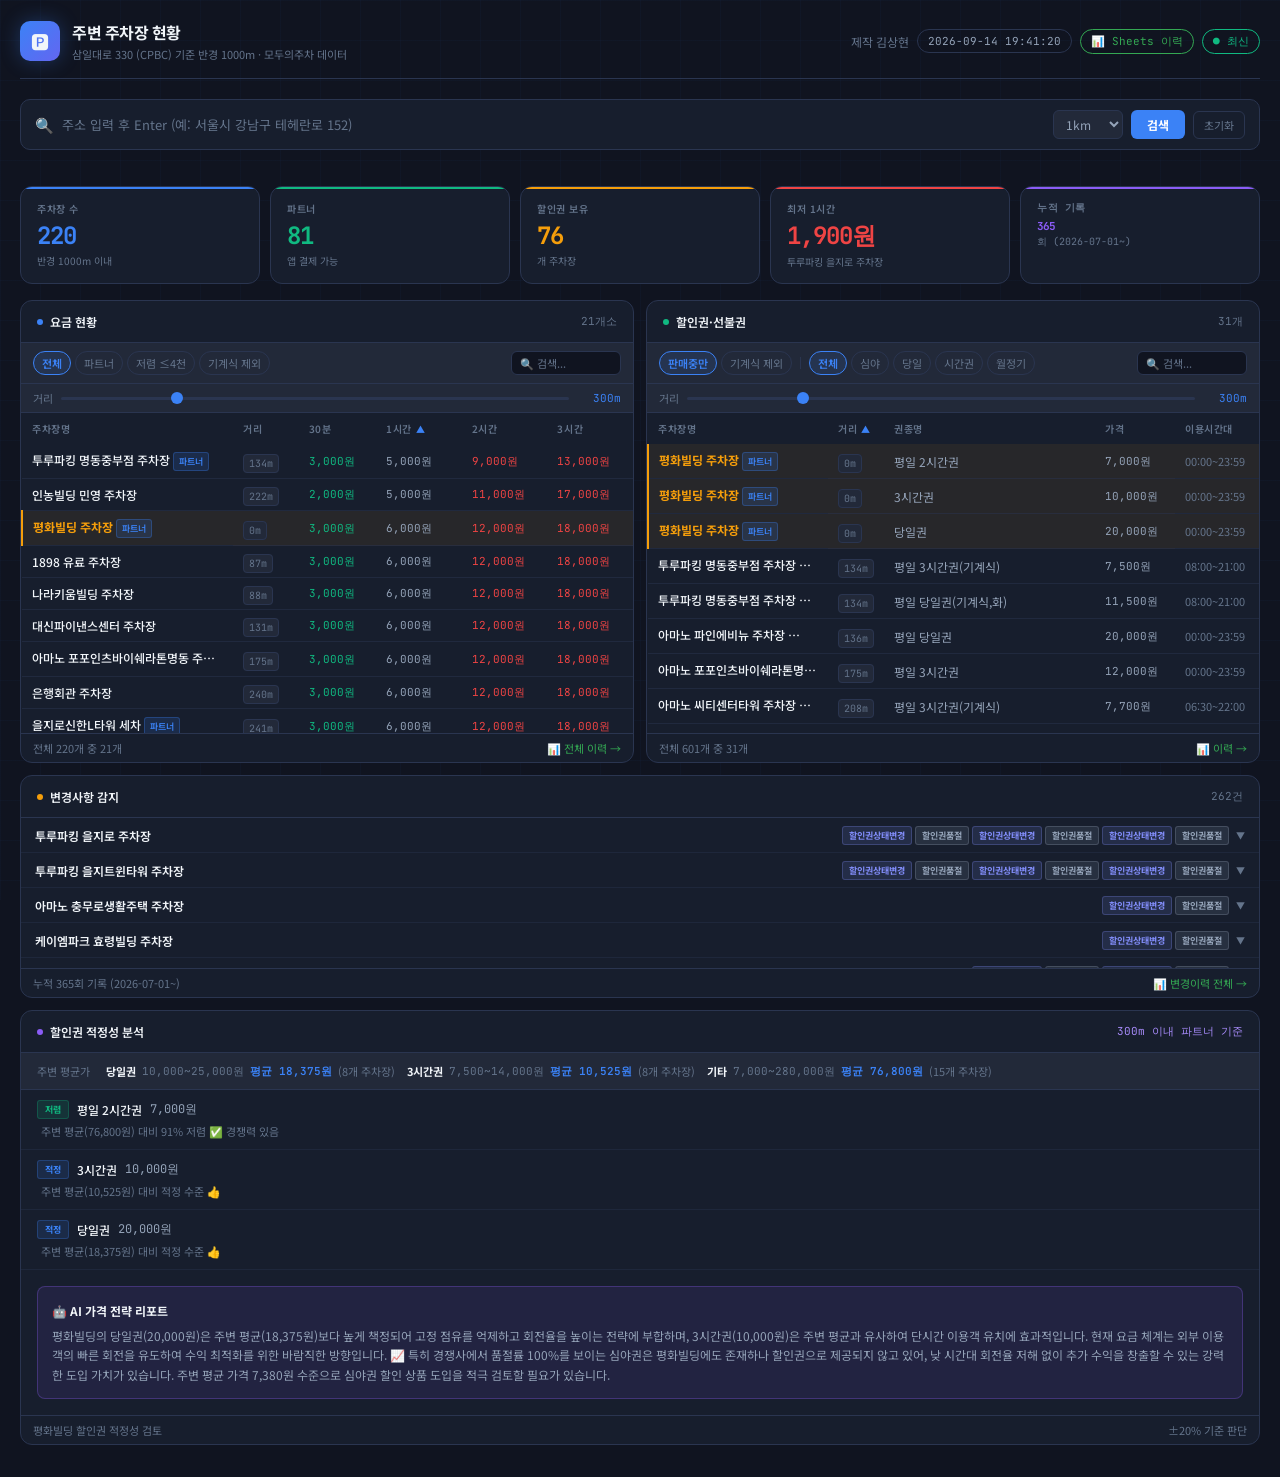
==== docs/index.html @ 8097226b "대시보드 업데이트 2026-09-14 19:41" ====
<!DOCTYPE html>
<html lang="ko">
<head>
<meta charset="UTF-8">
<meta name="viewport" content="width=device-width,initial-scale=1">
<title>주변 주차장 현황 - 삼일대로 330 (CPBC)</title>
<link href="https://fonts.googleapis.com/css2?family=Noto+Sans+KR:wght@300;400;500;700;900&family=JetBrains+Mono:wght@400;700&display=swap" rel="stylesheet">
<style>
*{margin:0;padding:0;box-sizing:border-box}
:root{--bg:#101420;--s1:#171E2D;--s2:#222939;--bd:#2A3550;--blue:#3B82F6;--green:#10B981;--yellow:#F59E0B;--red:#EF4444;--t1:#F1F5F9;--t2:#94A3B8;--t3:#64748B;--mono:'JetBrains Mono',monospace}
body{font-family:'Noto Sans KR',sans-serif;background:var(--bg);color:var(--t1);min-height:100vh}
body::before{content:'';position:fixed;inset:0;background-image:linear-gradient(rgba(59,130,246,.03) 1px,transparent 1px),linear-gradient(90deg,rgba(59,130,246,.03) 1px,transparent 1px);background-size:40px 40px;pointer-events:none}
.wrap{position:relative;z-index:1;max-width:1400px;margin:0 auto;padding:20px}
.hdr{display:flex;align-items:center;justify-content:space-between;margin-bottom:20px;padding-bottom:16px;border-bottom:1px solid var(--bd);flex-wrap:wrap;gap:10px}
.hdr-l{display:flex;align-items:center;gap:12px}
.logo{width:40px;height:40px;background:linear-gradient(135deg,var(--blue),#6366F1);border-radius:10px;display:flex;align-items:center;justify-content:center;font-size:18px;box-shadow:0 0 20px rgba(59,130,246,.3);flex-shrink:0}
.hdr h1{font-size:16px;font-weight:700;letter-spacing:-.5px}.hdr p{font-size:11px;color:var(--t3);margin-top:2px}
.hdr-r{display:flex;align-items:center;gap:8px;flex-wrap:wrap}
.badge{font-family:var(--mono);font-size:11px;padding:4px 10px;border-radius:20px;border:1px solid var(--bd);color:var(--t2);white-space:nowrap}
.badge.ok{border-color:var(--green);color:var(--green)}.badge.ok::before{content:'● ';}
.badge.sheets{border-color:#34A853;color:#34A853;text-decoration:none;display:inline-flex;align-items:center;gap:4px}
.kpi{display:grid;grid-template-columns:repeat(auto-fit,minmax(140px,1fr));gap:10px;margin-bottom:16px}
.kcard{background:var(--s1);border:1px solid var(--bd);border-radius:12px;padding:14px 16px;position:relative;overflow:hidden}
.kcard::before{content:'';position:absolute;top:0;left:0;right:0;height:2px}
.kcard.b::before{background:var(--blue)}.kcard.g::before{background:var(--green)}.kcard.y::before{background:var(--yellow)}.kcard.r::before{background:var(--red)}.kcard.p::before{background:#8B5CF6}
.kl{font-size:10px;color:var(--t3);font-weight:600;letter-spacing:.6px;text-transform:uppercase}
.kv{font-family:var(--mono);font-size:24px;font-weight:700;margin:4px 0 2px;letter-spacing:-1px}
.kv.b{color:var(--blue)}.kv.g{color:var(--green)}.kv.y{color:var(--yellow)}.kv.r{color:var(--red)}.kv.p{color:#8B5CF6}
.ks{font-size:10px;color:var(--t3)}
.grid{display:grid;grid-template-columns:1fr 1fr;gap:12px;margin-bottom:12px}
@media(max-width:700px){.grid{grid-template-columns:1fr}}
.full{grid-column:1/-1}
.panel{background:var(--s1);border:1px solid var(--bd);border-radius:12px;overflow:hidden}
.ph{padding:12px 16px;border-bottom:1px solid var(--bd);display:flex;align-items:center;justify-content:space-between}
.pt{font-size:12px;font-weight:600;display:flex;align-items:center;gap:7px}
.dot{width:6px;height:6px;border-radius:50%;display:inline-block;flex-shrink:0}
.dot.b{background:var(--blue)}.dot.g{background:var(--green)}.dot.y{background:var(--yellow)}
.pc{font-family:var(--mono);font-size:11px;color:var(--t3)}
.fb{padding:8px 12px;border-bottom:1px solid var(--bd);display:flex;align-items:center;gap:4px;flex-wrap:wrap;background:var(--s2)}
.fb-btn{font-family:'Noto Sans KR',sans-serif;font-size:11px;padding:3px 8px;border-radius:20px;border:1px solid var(--bd);background:transparent;color:var(--t3);cursor:pointer;transition:all .15s;white-space:nowrap}
.fb-btn:hover,.fb-btn.on{border-color:var(--blue);color:var(--blue);background:rgba(59,130,246,.12);font-weight:600}
.fb-search{font-family:'Noto Sans KR',sans-serif;font-size:11px;padding:3px 8px;border-radius:6px;border:1px solid var(--bd);background:var(--bg);color:var(--t1);outline:none;margin-left:auto;width:110px}
.fb-search:focus{border-color:var(--blue)}.fb-search::placeholder{color:var(--t3)}
.sw{padding:6px 12px;border-bottom:1px solid var(--bd);display:flex;align-items:center;gap:8px;background:var(--s2)}
.sl{font-size:11px;color:var(--t3);white-space:nowrap}
.sv{font-family:var(--mono);font-size:11px;color:var(--blue);width:44px;text-align:right;white-space:nowrap}
input[type=range]{flex:1;-webkit-appearance:none;height:3px;border-radius:2px;background:var(--bd);outline:none;cursor:pointer}
input[type=range]::-webkit-slider-thumb{-webkit-appearance:none;width:12px;height:12px;border-radius:50%;background:var(--blue);cursor:pointer}
.tw{overflow:auto;max-height:320px}
table{width:100%;border-collapse:collapse;font-size:12px}
thead th{padding:8px 10px;text-align:left;font-size:10px;font-weight:600;color:var(--t3);letter-spacing:.6px;text-transform:uppercase;background:var(--s1);position:sticky;top:0;z-index:1;white-space:nowrap;cursor:pointer;user-select:none}
thead th:hover{color:var(--t1)}
thead th.sa::after{content:' ▲';color:var(--blue);font-size:9px}
thead th.sd::after{content:' ▼';color:var(--blue);font-size:9px}
tbody tr{border-bottom:1px solid rgba(42,53,80,.5);transition:background .12s}
tbody tr:hover{background:var(--s2)}
tbody td{padding:7px 10px;color:var(--t2);white-space:nowrap}
.nc{color:var(--t1);font-weight:500;max-width:180px;overflow:hidden;text-overflow:ellipsis;white-space:nowrap}
.dist{font-family:var(--mono);font-size:10px;background:var(--s2);border:1px solid var(--bd);padding:2px 5px;border-radius:4px;color:var(--t3)}
.p{font-family:var(--mono);font-size:11px}
.p.free{color:var(--green);font-weight:700}.p.low{color:var(--green)}.p.mid{color:var(--t2)}.p.high{color:var(--red)}
.tc{font-size:11px;color:var(--t3);max-width:130px;overflow:hidden;text-overflow:ellipsis}
.rdim td{opacity:.42}
.tag{font-size:9px;padding:2px 5px;border-radius:3px;font-weight:600;display:inline-block}
.tag.partner{background:rgba(59,130,246,.15);color:var(--blue);border:1px solid rgba(59,130,246,.3)}
.tag.open{background:rgba(16,185,129,.15);color:var(--green);border:1px solid rgba(16,185,129,.3)}
.tag.closed{background:rgba(100,116,139,.15);color:var(--t3);border:1px solid var(--bd)}
.tag.soldout{background:rgba(245,158,11,.15);color:var(--yellow);border:1px solid rgba(245,158,11,.3)}
.my-lot{background:rgba(245,158,11,.07)!important;border-left:2px solid var(--yellow)}
.my-lot:hover{background:rgba(245,158,11,.13)!important}
.my-lot-name{color:var(--yellow)!important;font-weight:700!important}
.change-wrap{overflow-y:auto;max-height:150px}
.cg-hdr{padding:7px 14px;display:flex;align-items:center;gap:7px;cursor:pointer;border-bottom:1px solid rgba(42,53,80,.4);user-select:none}
.cg-hdr:hover{background:var(--s2)}
.cg-name{font-size:12px;font-weight:600;color:var(--t1);flex:1}
.cg-badges{display:flex;gap:3px;flex-wrap:wrap}
.cg-arr{font-size:9px;color:var(--t3);transition:transform .2s;flex-shrink:0}
.cg-arr.open{transform:rotate(180deg)}
.cg-body{display:none}.cg-body.open{display:block}
.change-row{padding:7px 14px;border-bottom:1px solid rgba(42,53,80,.3);display:flex;align-items:flex-start;gap:8px;font-size:12px;background:rgba(10,14,26,.3)}
.change-badge{font-size:9px;padding:2px 6px;border-radius:3px;font-weight:700;border:1px solid;white-space:nowrap;flex-shrink:0;margin-top:1px}
.change-desc{color:var(--t3);font-size:11px;padding-top:2px}
.empty{padding:36px;text-align:center;color:var(--t3)}.empty span{font-size:28px;display:block;margin-bottom:8px;opacity:.4}.empty p{font-size:12px}
.sb{padding:6px 12px;font-size:11px;color:var(--t3);border-top:1px solid var(--bd);display:flex;justify-content:space-between;align-items:center}
.sb a{color:#34A853;text-decoration:none;font-size:11px}.sb a:hover{text-decoration:underline}
.ana-summary{padding:10px 16px;border-bottom:1px solid var(--bd);display:flex;gap:12px;flex-wrap:wrap;background:var(--s2)}
.ana-summary-item{display:flex;align-items:center;gap:6px;font-size:11px}
.ana-cat{font-weight:700;color:var(--t1)}
.ana-range{color:var(--t3);font-family:var(--mono)}
.ana-avg{color:var(--blue);font-family:var(--mono);font-weight:600}
.ana-cnt{color:var(--t3)}
.ana-row{padding:10px 16px;border-bottom:1px solid rgba(42,53,80,.4);display:flex;flex-direction:column;gap:4px}
.ana-left{display:flex;align-items:center;gap:8px}
.ana-badge{font-size:9px;padding:2px 7px;border-radius:3px;font-weight:700;white-space:nowrap}
.ana-name{font-size:12px;color:var(--t1);font-weight:500}
.ana-price{font-family:var(--mono);font-size:12px;color:var(--t2)}
.ana-comment{font-size:11px;color:var(--t3);margin-left:4px}
::-webkit-scrollbar{width:4px;height:4px}::-webkit-scrollbar-thumb{background:var(--bd);border-radius:2px}
#modal-overlay{position:fixed;top:0;left:0;right:0;bottom:0;background:rgba(0,0,0,.6);z-index:99;display:none;align-items:center;justify-content:center;backdrop-filter:blur(2px)}
#modal-box{background:var(--s1);border:1px solid var(--bd);border-radius:12px;padding:24px;width:320px;max-width:90%;box-shadow:0 10px 30px rgba(0,0,0,.5);position:relative}
.m-title{font-size:16px;font-weight:700;color:var(--t1);margin-bottom:8px}
.m-desc{font-size:12px;color:var(--t2);margin-bottom:20px;line-height:1.5}
.m-info{font-size:12px;color:var(--t3);margin-bottom:4px}
.m-btns{display:flex;gap:10px;justify-content:flex-end;margin-top:24px}
.m-btn{padding:8px 16px;border-radius:6px;font-size:12px;font-weight:600;cursor:pointer;border:none}
.m-btn.close{background:var(--s2);color:var(--t2);border:1px solid var(--bd)}
.m-btn.ok{background:var(--blue);color:#FFF}
.srch-wrap{margin-bottom:14px}
.srch-bar{display:flex;align-items:center;gap:8px;background:var(--s1);border:1px solid var(--bd);border-radius:10px;padding:10px 14px;flex-wrap:wrap}
.srch-in{flex:1;min-width:180px;font-family:'Noto Sans KR',sans-serif;font-size:13px;background:transparent;border:none;color:var(--t1);outline:none}
.srch-in::placeholder{color:var(--t3)}
.srch-sel{font-family:'Noto Sans KR',sans-serif;font-size:12px;background:var(--s2);border:1px solid var(--bd);color:var(--t2);padding:4px 8px;border-radius:6px;cursor:pointer;outline:none}
.srch-btn{font-family:'Noto Sans KR',sans-serif;font-size:12px;font-weight:700;padding:6px 16px;border-radius:6px;border:none;background:var(--blue);color:#fff;cursor:pointer}
.srch-btn:hover{opacity:.85}
.srch-rst{font-family:'Noto Sans KR',sans-serif;font-size:11px;padding:5px 10px;border-radius:6px;border:1px solid var(--bd);background:transparent;color:var(--t3);cursor:pointer}
.srch-rst:hover{color:var(--t1)}
.srch-st{font-size:12px;color:var(--t2);margin-top:6px;line-height:1.5;min-height:16px}
</style>
</head>
<body>
<div class="wrap">
  <div class="hdr">
    <div class="hdr-l">
      <div class="logo">🅿</div>
      <div><h1>주변 주차장 현황</h1><p>삼일대로 330 (CPBC) 기준 반경 1000m · 모두의주차 데이터</p></div>
    </div>
    <div class="hdr-r">
      <span style="font-size:12px;color:var(--t3);">제작 김상현</span>
      <span class="badge">2026-09-14 19:41:20</span>
      <a href="https://docs.google.com/spreadsheets/d/1E0llbaOGSsHWO1DPVRy14uUTSvPOhqJyk6OcyVvzG7w" target="_blank" class="badge sheets">📊 Sheets 이력</a>
      <span class="badge ok">최신</span>
    </div>
  </div>
  <div class="srch-wrap">
    <div class="srch-bar">
      <span style="font-size:15px;flex-shrink:0;color:var(--t3)">🔍</span>
      <input class="srch-in" id="srch-addr" type="text"
        placeholder="주소 입력 후 Enter (예: 서울시 강남구 테헤란로 152)"
        onkeydown="if(event.key==='Enter')doSearch()">
      <select class="srch-sel" id="srch-rm">
        <option value="500">500m</option>
        <option value="1000" selected>1km</option>
        <option value="2000">2km</option>
        <option value="3000">3km</option>
      </select>
      <button class="srch-btn" onclick="doSearch()">검색</button>
      <button class="srch-rst" onclick="resetSearch()">초기화</button>
    </div>
    <div id="srch-st" class="srch-st"></div>
  </div>
  <div class="kpi">
    <div class="kcard b"><div class="kl">주차장 수</div><div class="kv b">220</div><div class="ks">반경 1000m 이내</div></div>
    <div class="kcard g"><div class="kl">파트너</div><div class="kv g">81</div><div class="ks">앱 결제 가능</div></div>
    <div class="kcard y"><div class="kl">할인권 보유</div><div class="kv y">76</div><div class="ks">개 주차장</div></div>
    <div class="kcard r"><div class="kl">최저 1시간</div><div class="kv r">1,900원</div><div class="ks">투루파킹 을지로 주차장</div></div>
    <div class="kcard p"><div class="kl">누적 기록</div><div class="kv p">365</div><div class="ks">회 (2026-07-01~)</div></div>
  </div>
  <div class="grid">
    <div class="panel" id="pp">
      <div class="ph"><div class="pt"><span class="dot b"></span>요금 현황</div><span class="pc" id="p-cnt"></span></div>
      <div class="fb">
        <button class="fb-btn on" onclick="pF('all',this)">전체</button>
        <button class="fb-btn" onclick="pF('partner',this)">파트너</button>
        <button class="fb-btn" onclick="pF('cheap',this)">저렴 ≤4천</button>
        <button class="fb-btn mech-btn" onclick="tPMech(this)">기계식 제외</button>
        <input class="fb-search" id="ps" placeholder="🔍 검색..." oninput="rP()">
      </div>
      <div class="sw">
        <span class="sl">거리</span>
        <input type="range" id="pd" min="100" max="1000" step="50" value="300" oninput="document.getElementById('pdv').textContent=this.value+'m';rP()">
        <span class="sv" id="pdv">300m</span>
      </div>
      <div class="tw"><table>
        <thead><tr>
          <th id="ph0" onclick="sP('name')">주차장명</th>
          <th id="ph1" onclick="sP('dist')">거리</th>
          <th id="ph2" onclick="sP('p30')">30분</th>
          <th id="ph3" onclick="sP('p60')">1시간</th>
          <th id="ph4" onclick="sP('p120')">2시간</th>
          <th id="ph5" onclick="sP('p180')">3시간</th>
        </tr></thead>
        <tbody id="pb"></tbody>
      </table></div>
      <div class="sb"><span id="p-st"></span><a href="https://docs.google.com/spreadsheets/d/1E0llbaOGSsHWO1DPVRy14uUTSvPOhqJyk6OcyVvzG7w" target="_blank">📊 전체 이력 →</a></div>
    </div>
    <div class="panel" id="tp">
      <div class="ph"><div class="pt"><span class="dot g"></span>할인권·선불권</div><span class="pc" id="t-cnt"></span></div>
      <div class="fb">
        <button class="fb-btn on" onclick="tTglOpen(this)">판매중만</button>
        <button class="fb-btn mech-btn" onclick="tTMech(this)">기계식 제외</button>
        <div style="width:1px;height:12px;background:var(--bd);margin:0 4px;"></div>
        <button class="fb-btn type-btn on" onclick="tF('all',this)">전체</button>
        <button class="fb-btn type-btn" onclick="tF('night',this)">심야</button>
        <button class="fb-btn type-btn" onclick="tF('day',this)">당일</button>
        <button class="fb-btn type-btn" onclick="tF('hour',this)">시간권</button>
        <button class="fb-btn type-btn" onclick="tF('month',this)">월정기</button>
        <input class="fb-search" id="ts" placeholder="🔍 검색..." oninput="rT()">
      </div>
      <div class="sw">
        <span class="sl">거리</span>
        <input type="range" id="td" min="100" max="1000" step="50" value="300" oninput="document.getElementById('tdv').textContent=this.value+'m';rT()">
        <span class="sv" id="tdv">300m</span>
      </div>
      <div class="tw"><table>
        <thead><tr>
          <th id="th0" onclick="sT('lot')">주차장명</th>
          <th id="th1" onclick="sT('dist')">거리</th>
          <th id="th2" onclick="sT('name')">권종명</th>
          <th id="th3" onclick="sT('price')">가격</th>
          <th>이용시간대</th>
          <th>상태</th>
        </tr></thead>
        <tbody id="tb"></tbody>
      </table></div>
      <div class="sb"><span id="t-st"></span><a href="https://docs.google.com/spreadsheets/d/1E0llbaOGSsHWO1DPVRy14uUTSvPOhqJyk6OcyVvzG7w" target="_blank">📊 이력 →</a></div>
    </div>
    <div class="panel full">
      <div class="ph"><div class="pt"><span class="dot y"></span>변경사항 감지</div><span class="pc">262건</span></div>
      <div class="change-wrap"><div class="cg"><div class="cg-hdr" onclick="tCG(this)"><span class="cg-name">투루파킹 을지로 주차장</span><span class="cg-badges"><span class="change-badge" style="background:#818CF822;color:#818CF8;border-color:#818CF844">할인권상태변경</span><span class="change-badge" style="background:#94A3B822;color:#94A3B8;border-color:#94A3B844">할인권품절</span><span class="change-badge" style="background:#818CF822;color:#818CF8;border-color:#818CF844">할인권상태변경</span><span class="change-badge" style="background:#94A3B822;color:#94A3B8;border-color:#94A3B844">할인권품절</span><span class="change-badge" style="background:#818CF822;color:#818CF8;border-color:#818CF844">할인권상태변경</span><span class="change-badge" style="background:#94A3B822;color:#94A3B8;border-color:#94A3B844">할인권품절</span></span><span class="cg-arr">▼</span></div><div class="cg-body"><div class="change-row" style="padding-left:28px"><span class="change-badge" style="background:#818CF822;color:#818CF8;border-color:#818CF844">할인권상태변경</span><div class="change-desc">[평일 심야권] 판매중단</div></div><div class="change-row" style="padding-left:28px"><span class="change-badge" style="background:#94A3B822;color:#94A3B8;border-color:#94A3B844">할인권품절</span><div class="change-desc">[평일 심야권] 품절</div></div><div class="change-row" style="padding-left:28px"><span class="change-badge" style="background:#818CF822;color:#818CF8;border-color:#818CF844">할인권상태변경</span><div class="change-desc">[평일 당일권(화)] 판매시작</div></div><div class="change-row" style="padding-left:28px"><span class="change-badge" style="background:#94A3B822;color:#94A3B8;border-color:#94A3B844">할인권품절</span><div class="change-desc">[평일 당일권(화)] 재입고</div></div><div class="change-row" style="padding-left:28px"><span class="change-badge" style="background:#818CF822;color:#818CF8;border-color:#818CF844">할인권상태변경</span><div class="change-desc">[평일 오후권(월, 특가)] 판매중단</div></div><div class="change-row" style="padding-left:28px"><span class="change-badge" style="background:#94A3B822;color:#94A3B8;border-color:#94A3B844">할인권품절</span><div class="change-desc">[평일 오후권(월, 특가)] 품절</div></div></div></div><div class="cg"><div class="cg-hdr" onclick="tCG(this)"><span class="cg-name">투루파킹 을지트윈타워 주차장</span><span class="cg-badges"><span class="change-badge" style="background:#818CF822;color:#818CF8;border-color:#818CF844">할인권상태변경</span><span class="change-badge" style="background:#94A3B822;color:#94A3B8;border-color:#94A3B844">할인권품절</span><span class="change-badge" style="background:#818CF822;color:#818CF8;border-color:#818CF844">할인권상태변경</span><span class="change-badge" style="background:#94A3B822;color:#94A3B8;border-color:#94A3B844">할인권품절</span><span class="change-badge" style="background:#818CF822;color:#818CF8;border-color:#818CF844">할인권상태변경</span><span class="change-badge" style="background:#94A3B822;color:#94A3B8;border-color:#94A3B844">할인권품절</span></span><span class="cg-arr">▼</span></div><div class="cg-body"><div class="change-row" style="padding-left:28px"><span class="change-badge" style="background:#818CF822;color:#818CF8;border-color:#818CF844">할인권상태변경</span><div class="change-desc">[평일 심야권] 판매중단</div></div><div class="change-row" style="padding-left:28px"><span class="change-badge" style="background:#94A3B822;color:#94A3B8;border-color:#94A3B844">할인권품절</span><div class="change-desc">[평일 심야권] 품절</div></div><div class="change-row" style="padding-left:28px"><span class="change-badge" style="background:#818CF822;color:#818CF8;border-color:#818CF844">할인권상태변경</span><div class="change-desc">[평일 당일권(월)] 판매중단</div></div><div class="change-row" style="padding-left:28px"><span class="change-badge" style="background:#94A3B822;color:#94A3B8;border-color:#94A3B844">할인권품절</span><div class="change-desc">[평일 당일권(월)] 품절</div></div><div class="change-row" style="padding-left:28px"><span class="change-badge" style="background:#818CF822;color:#818CF8;border-color:#818CF844">할인권상태변경</span><div class="change-desc">[평일 당일권(화)] 판매시작</div></div><div class="change-row" style="padding-left:28px"><span class="change-badge" style="background:#94A3B822;color:#94A3B8;border-color:#94A3B844">할인권품절</span><div class="change-desc">[평일 당일권(화)] 재입고</div></div></div></div><div class="cg"><div class="cg-hdr" onclick="tCG(this)"><span class="cg-name">아마노 충무로생활주택 주차장</span><span class="cg-badges"><span class="change-badge" style="background:#818CF822;color:#818CF8;border-color:#818CF844">할인권상태변경</span><span class="change-badge" style="background:#94A3B822;color:#94A3B8;border-color:#94A3B844">할인권품절</span></span><span class="cg-arr">▼</span></div><div class="cg-body"><div class="change-row" style="padding-left:28px"><span class="change-badge" style="background:#818CF822;color:#818CF8;border-color:#818CF844">할인권상태변경</span><div class="change-desc">[심야권] 판매중단</div></div><div class="change-row" style="padding-left:28px"><span class="change-badge" style="background:#94A3B822;color:#94A3B8;border-color:#94A3B844">할인권품절</span><div class="change-desc">[심야권] 품절</div></div></div></div><div class="cg"><div class="cg-hdr" onclick="tCG(this)"><span class="cg-name">케이엠파크 효령빌딩 주차장</span><span class="cg-badges"><span class="change-badge" style="background:#818CF822;color:#818CF8;border-color:#818CF844">할인권상태변경</span><span class="change-badge" style="background:#94A3B822;color:#94A3B8;border-color:#94A3B844">할인권품절</span></span><span class="cg-arr">▼</span></div><div class="cg-body"><div class="change-row" style="padding-left:28px"><span class="change-badge" style="background:#818CF822;color:#818CF8;border-color:#818CF844">할인권상태변경</span><div class="change-desc">[평일 야간권(플랩 전용)] 판매중단</div></div><div class="change-row" style="padding-left:28px"><span class="change-badge" style="background:#94A3B822;color:#94A3B8;border-color:#94A3B844">할인권품절</span><div class="change-desc">[평일 야간권(플랩 전용)] 품절</div></div></div></div><div class="cg"><div class="cg-hdr" onclick="tCG(this)"><span class="cg-name">투루파킹 명동중부점 주차장</span><span class="cg-badges"><span class="change-badge" style="background:#818CF822;color:#818CF8;border-color:#818CF844">할인권상태변경</span><span class="change-badge" style="background:#94A3B822;color:#94A3B8;border-color:#94A3B844">할인권품절</span><span class="change-badge" style="background:#818CF822;color:#818CF8;border-color:#818CF844">할인권상태변경</span><span class="change-badge" style="background:#94A3B822;color:#94A3B8;border-color:#94A3B844">할인권품절</span></span><span class="cg-arr">▼</span></div><div class="cg-body"><div class="change-row" style="padding-left:28px"><span class="change-badge" style="background:#818CF822;color:#818CF8;border-color:#818CF844">할인권상태변경</span><div class="change-desc">[평일 당일권(기계식,화)] 판매시작</div></div><div class="change-row" style="padding-left:28px"><span class="change-badge" style="background:#94A3B822;color:#94A3B8;border-color:#94A3B844">할인권품절</span><div class="change-desc">[평일 당일권(기계식,화)] 재입고</div></div><div class="change-row" style="padding-left:28px"><span class="change-badge" style="background:#818CF822;color:#818CF8;border-color:#818CF844">할인권상태변경</span><div class="change-desc">[평일 당일권(기계식,월)] 판매중단</div></div><div class="change-row" style="padding-left:28px"><span class="change-badge" style="background:#94A3B822;color:#94A3B8;border-color:#94A3B844">할인권품절</span><div class="change-desc">[평일 당일권(기계식,월)] 품절</div></div></div></div><div class="cg"><div class="cg-hdr" onclick="tCG(this)"><span class="cg-name">아마노 중앙우체국 주차장</span><span class="cg-badges"><span class="change-badge" style="background:#818CF822;color:#818CF8;border-color:#818CF844">할인권상태변경</span><span class="change-badge" style="background:#94A3B822;color:#94A3B8;border-color:#94A3B844">할인권품절</span><span class="change-badge" style="background:#818CF822;color:#818CF8;border-color:#818CF844">할인권상태변경</span><span class="change-badge" style="background:#94A3B822;color:#94A3B8;border-color:#94A3B844">할인권품절</span><span class="change-badge" style="background:#818CF822;color:#818CF8;border-color:#818CF844">할인권상태변경</span><span class="change-badge" style="background:#94A3B822;color:#94A3B8;border-color:#94A3B844">할인권품절</span><span class="change-badge" style="background:#818CF822;color:#818CF8;border-color:#818CF844">할인권상태변경</span><span class="change-badge" style="background:#94A3B822;color:#94A3B8;border-color:#94A3B844">할인권품절</span><span class="change-badge" style="background:#818CF822;color:#818CF8;border-color:#818CF844">할인권상태변경</span><span class="change-badge" style="background:#94A3B822;color:#94A3B8;border-color:#94A3B844">할인권품절</span></span><span class="cg-arr">▼</span></div><div class="cg-body"><div class="change-row" style="padding-left:28px"><span class="change-badge" style="background:#818CF822;color:#818CF8;border-color:#818CF844">할인권상태변경</span><div class="change-desc">[평일 심야권] 판매중단</div></div><div class="change-row" style="padding-left:28px"><span class="change-badge" style="background:#94A3B822;color:#94A3B8;border-color:#94A3B844">할인권품절</span><div class="change-desc">[평일 심야권] 품절</div></div><div class="change-row" style="padding-left:28px"><span class="change-badge" style="background:#818CF822;color:#818CF8;border-color:#818CF844">할인권상태변경</span><div class="change-desc">[평일 당일권(월)] 판매중단</div></div><div class="change-row" style="padding-left:28px"><span class="change-badge" style="background:#94A3B822;color:#94A3B8;border-color:#94A3B844">할인권품절</span><div class="change-desc">[평일 당일권(월)] 품절</div></div><div class="change-row" style="padding-left:28px"><span class="change-badge" style="background:#818CF822;color:#818CF8;border-color:#818CF844">할인권상태변경</span><div class="change-desc">[평일 3시간권(월)] 판매중단</div></div><div class="change-row" style="padding-left:28px"><span class="change-badge" style="background:#94A3B822;color:#94A3B8;border-color:#94A3B844">할인권품절</span><div class="change-desc">[평일 3시간권(월)] 품절</div></div><div class="change-row" style="padding-left:28px"><span class="change-badge" style="background:#818CF822;color:#818CF8;border-color:#818CF844">할인권상태변경</span><div class="change-desc">[평일 3시간권(화~금)] 판매시작</div></div><div class="change-row" style="padding-left:28px"><span class="change-badge" style="background:#94A3B822;color:#94A3B8;border-color:#94A3B844">할인권품절</span><div class="change-desc">[평일 3시간권(화~금)] 재입고</div></div><div class="change-row" style="padding-left:28px"><span class="change-badge" style="background:#818CF822;color:#818CF8;border-color:#818CF844">할인권상태변경</span><div class="change-desc">[평일 당일권(화)] 판매시작</div></div><div class="change-row" style="padding-left:28px"><span class="change-badge" style="background:#94A3B822;color:#94A3B8;border-color:#94A3B844">할인권품절</span><div class="change-desc">[평일 당일권(화)] 재입고</div></div></div></div><div class="cg"><div class="cg-hdr" onclick="tCG(this)"><span class="cg-name">라루체 주차장</span><span class="cg-badges"><span class="change-badge" style="background:#818CF822;color:#818CF8;border-color:#818CF844">할인권상태변경</span><span class="change-badge" style="background:#94A3B822;color:#94A3B8;border-color:#94A3B844">할인권품절</span></span><span class="cg-arr">▼</span></div><div class="cg-body"><div class="change-row" style="padding-left:28px"><span class="change-badge" style="background:#818CF822;color:#818CF8;border-color:#818CF844">할인권상태변경</span><div class="change-desc">[평일 당일권] 판매중단</div></div><div class="change-row" style="padding-left:28px"><span class="change-badge" style="background:#94A3B822;color:#94A3B8;border-color:#94A3B844">할인권품절</span><div class="change-desc">[평일 당일권] 품절</div></div></div></div><div class="cg"><div class="cg-hdr" onclick="tCG(this)"><span class="cg-name">투루파킹 OCI빌딩점 주차장</span><span class="cg-badges"><span class="change-badge" style="background:#818CF822;color:#818CF8;border-color:#818CF844">할인권상태변경</span><span class="change-badge" style="background:#94A3B822;color:#94A3B8;border-color:#94A3B844">할인권품절</span><span class="change-badge" style="background:#818CF822;color:#818CF8;border-color:#818CF844">할인권상태변경</span><span class="change-badge" style="background:#94A3B822;color:#94A3B8;border-color:#94A3B844">할인권품절</span></span><span class="cg-arr">▼</span></div><div class="cg-body"><div class="change-row" style="padding-left:28px"><span class="change-badge" style="background:#818CF822;color:#818CF8;border-color:#818CF844">할인권상태변경</span><div class="change-desc">[평일 3시간권(월~목)] 판매시작</div></div><div class="change-row" style="padding-left:28px"><span class="change-badge" style="background:#94A3B822;color:#94A3B8;border-color:#94A3B844">할인권품절</span><div class="change-desc">[평일 3시간권(월~목)] 재입고</div></div><div class="change-row" style="padding-left:28px"><span class="change-badge" style="background:#818CF822;color:#818CF8;border-color:#818CF844">할인권상태변경</span><div class="change-desc">[평일 당일권(화)] 판매시작</div></div><div class="change-row" style="padding-left:28px"><span class="change-badge" style="background:#94A3B822;color:#94A3B8;border-color:#94A3B844">할인권품절</span><div class="change-desc">[평일 당일권(화)] 재입고</div></div></div></div><div class="cg"><div class="cg-hdr" onclick="tCG(this)"><span class="cg-name">케이엠파크 주성빌딩 주차장</span><span class="cg-badges"><span class="change-badge" style="background:#818CF822;color:#818CF8;border-color:#818CF844">할인권상태변경</span><span class="change-badge" style="background:#94A3B822;color:#94A3B8;border-color:#94A3B844">할인권품절</span><span class="change-badge" style="background:#818CF822;color:#818CF8;border-color:#818CF844">할인권상태변경</span><span class="change-badge" style="background:#94A3B822;color:#94A3B8;border-color:#94A3B844">할인권품절</span></span><span class="cg-arr">▼</span></div><div class="cg-body"><div class="change-row" style="padding-left:28px"><span class="change-badge" style="background:#818CF822;color:#818CF8;border-color:#818CF844">할인권상태변경</span><div class="change-desc">[평일 심야권] 판매중단</div></div><div class="change-row" style="padding-left:28px"><span class="change-badge" style="background:#94A3B822;color:#94A3B8;border-color:#94A3B844">할인권품절</span><div class="change-desc">[평일 심야권] 품절</div></div><div class="change-row" style="padding-left:28px"><span class="change-badge" style="background:#818CF822;color:#818CF8;border-color:#818CF844">할인권상태변경</span><div class="change-desc">[평일 야간권] 판매중단</div></div><div class="change-row" style="padding-left:28px"><span class="change-badge" style="background:#94A3B822;color:#94A3B8;border-color:#94A3B844">할인권품절</span><div class="change-desc">[평일 야간권] 품절</div></div></div></div><div class="cg"><div class="cg-hdr" onclick="tCG(this)"><span class="cg-name">평화빌딩 주차장</span><span class="cg-badges"><span class="change-badge" style="background:#818CF822;color:#818CF8;border-color:#818CF844">할인권상태변경</span><span class="change-badge" style="background:#94A3B822;color:#94A3B8;border-color:#94A3B844">할인권품절</span><span class="change-badge" style="background:#818CF822;color:#818CF8;border-color:#818CF844">할인권상태변경</span><span class="change-badge" style="background:#94A3B822;color:#94A3B8;border-color:#94A3B844">할인권품절</span></span><span class="cg-arr">▼</span></div><div class="cg-body"><div class="change-row" style="padding-left:28px"><span class="change-badge" style="background:#818CF822;color:#818CF8;border-color:#818CF844">할인권상태변경</span><div class="change-desc">[당일권] 판매시작</div></div><div class="change-row" style="padding-left:28px"><span class="change-badge" style="background:#94A3B822;color:#94A3B8;border-color:#94A3B844">할인권품절</span><div class="change-desc">[당일권] 재입고</div></div><div class="change-row" style="padding-left:28px"><span class="change-badge" style="background:#818CF822;color:#818CF8;border-color:#818CF844">할인권상태변경</span><div class="change-desc">[심야권] 판매중단</div></div><div class="change-row" style="padding-left:28px"><span class="change-badge" style="background:#94A3B822;color:#94A3B8;border-color:#94A3B844">할인권품절</span><div class="change-desc">[심야권] 품절</div></div></div></div><div class="cg"><div class="cg-hdr" onclick="tCG(this)"><span class="cg-name">투루파킹 을지로신한L타워 주차장</span><span class="cg-badges"><span class="change-badge" style="background:#818CF822;color:#818CF8;border-color:#818CF844">할인권상태변경</span><span class="change-badge" style="background:#94A3B822;color:#94A3B8;border-color:#94A3B844">할인권품절</span><span class="change-badge" style="background:#818CF822;color:#818CF8;border-color:#818CF844">할인권상태변경</span><span class="change-badge" style="background:#94A3B822;color:#94A3B8;border-color:#94A3B844">할인권품절</span></span><span class="cg-arr">▼</span></div><div class="cg-body"><div class="change-row" style="padding-left:28px"><span class="change-badge" style="background:#818CF822;color:#818CF8;border-color:#818CF844">할인권상태변경</span><div class="change-desc">[평일 심야권] 판매중단</div></div><div class="change-row" style="padding-left:28px"><span class="change-badge" style="background:#94A3B822;color:#94A3B8;border-color:#94A3B844">할인권품절</span><div class="change-desc">[평일 심야권] 품절</div></div><div class="change-row" style="padding-left:28px"><span class="change-badge" style="background:#818CF822;color:#818CF8;border-color:#818CF844">할인권상태변경</span><div class="change-desc">[평일 당일권(화)] 판매시작</div></div><div class="change-row" style="padding-left:28px"><span class="change-badge" style="background:#94A3B822;color:#94A3B8;border-color:#94A3B844">할인권품절</span><div class="change-desc">[평일 당일권(화)] 재입고</div></div></div></div><div class="cg"><div class="cg-hdr" onclick="tCG(this)"><span class="cg-name">Tower107빌딩 주차장</span><span class="cg-badges"><span class="change-badge" style="background:#818CF822;color:#818CF8;border-color:#818CF844">할인권상태변경</span><span class="change-badge" style="background:#94A3B822;color:#94A3B8;border-color:#94A3B844">할인권품절</span><span class="change-badge" style="background:#818CF822;color:#818CF8;border-color:#818CF844">할인권상태변경</span><span class="change-badge" style="background:#94A3B822;color:#94A3B8;border-color:#94A3B844">할인권품절</span></span><span class="cg-arr">▼</span></div><div class="cg-body"><div class="change-row" style="padding-left:28px"><span class="change-badge" style="background:#818CF822;color:#818CF8;border-color:#818CF844">할인권상태변경</span><div class="change-desc">[야간권] 판매중단</div></div><div class="change-row" style="padding-left:28px"><span class="change-badge" style="background:#94A3B822;color:#94A3B8;border-color:#94A3B844">할인권품절</span><div class="change-desc">[야간권] 품절</div></div><div class="change-row" style="padding-left:28px"><span class="change-badge" style="background:#818CF822;color:#818CF8;border-color:#818CF844">할인권상태변경</span><div class="change-desc">[심야권] 판매중단</div></div><div class="change-row" style="padding-left:28px"><span class="change-badge" style="background:#94A3B822;color:#94A3B8;border-color:#94A3B844">할인권품절</span><div class="change-desc">[심야권] 품절</div></div></div></div><div class="cg"><div class="cg-hdr" onclick="tCG(this)"><span class="cg-name">명동 호텔스카이파크 주차장</span><span class="cg-badges"><span class="change-badge" style="background:#818CF822;color:#818CF8;border-color:#818CF844">할인권상태변경</span><span class="change-badge" style="background:#94A3B822;color:#94A3B8;border-color:#94A3B844">할인권품절</span><span class="change-badge" style="background:#818CF822;color:#818CF8;border-color:#818CF844">할인권상태변경</span><span class="change-badge" style="background:#94A3B822;color:#94A3B8;border-color:#94A3B844">할인권품절</span></span><span class="cg-arr">▼</span></div><div class="cg-body"><div class="change-row" style="padding-left:28px"><span class="change-badge" style="background:#818CF822;color:#818CF8;border-color:#818CF844">할인권상태변경</span><div class="change-desc">[5시간권(자주식-센트럴점_오른편출입)] 판매시작</div></div><div class="change-row" style="padding-left:28px"><span class="change-badge" style="background:#94A3B822;color:#94A3B8;border-color:#94A3B844">할인권품절</span><div class="change-desc">[5시간권(자주식-센트럴점_오른편출입)] 재입고</div></div><div class="change-row" style="padding-left:28px"><span class="change-badge" style="background:#818CF822;color:#818CF8;border-color:#818CF844">할인권상태변경</span><div class="change-desc">[5시간권(기계식-2호점_왼편출입)] 판매시작</div></div><div class="change-row" style="padding-left:28px"><span class="change-badge" style="background:#94A3B822;color:#94A3B8;border-color:#94A3B844">할인권품절</span><div class="change-desc">[5시간권(기계식-2호점_왼편출입)] 재입고</div></div></div></div><div class="cg"><div class="cg-hdr" onclick="tCG(this)"><span class="cg-name">브릴란테남산 오피스텔 주차장</span><span class="cg-badges"><span class="change-badge" style="background:#818CF822;color:#818CF8;border-color:#818CF844">할인권상태변경</span><span class="change-badge" style="background:#94A3B822;color:#94A3B8;border-color:#94A3B844">할인권품절</span><span class="change-badge" style="background:#818CF822;color:#818CF8;border-color:#818CF844">할인권상태변경</span><span class="change-badge" style="background:#94A3B822;color:#94A3B8;border-color:#94A3B844">할인권품절</span></span><span class="cg-arr">▼</span></div><div class="cg-body"><div class="change-row" style="padding-left:28px"><span class="change-badge" style="background:#818CF822;color:#818CF8;border-color:#818CF844">할인권상태변경</span><div class="change-desc">[심야권(기계식 세단 및 소형SUV)] 판매중단</div></div><div class="change-row" style="padding-left:28px"><span class="change-badge" style="background:#94A3B822;color:#94A3B8;border-color:#94A3B844">할인권품절</span><div class="change-desc">[심야권(기계식 세단 및 소형SUV)] 품절</div></div><div class="change-row" style="padding-left:28px"><span class="change-badge" style="background:#818CF822;color:#818CF8;border-color:#818CF844">할인권상태변경</span><div class="change-desc">[야간권(기계식 세단 및 소형SUV)] 판매중단</div></div><div class="change-row" style="padding-left:28px"><span class="change-badge" style="background:#94A3B822;color:#94A3B8;border-color:#94A3B844">할인권품절</span><div class="change-desc">[야간권(기계식 세단 및 소형SUV)] 품절</div></div></div></div><div class="cg"><div class="cg-hdr" onclick="tCG(this)"><span class="cg-name">투루파킹 을지로3가점 주차장</span><span class="cg-badges"><span class="change-badge" style="background:#818CF822;color:#818CF8;border-color:#818CF844">할인권상태변경</span><span class="change-badge" style="background:#94A3B822;color:#94A3B8;border-color:#94A3B844">할인권품절</span><span class="change-badge" style="background:#818CF822;color:#818CF8;border-color:#818CF844">할인권상태변경</span><span class="change-badge" style="background:#94A3B822;color:#94A3B8;border-color:#94A3B844">할인권품절</span></span><span class="cg-arr">▼</span></div><div class="cg-body"><div class="change-row" style="padding-left:28px"><span class="change-badge" style="background:#818CF822;color:#818CF8;border-color:#818CF844">할인권상태변경</span><div class="change-desc">[평일 심야권] 판매중단</div></div><div class="change-row" style="padding-left:28px"><span class="change-badge" style="background:#94A3B822;color:#94A3B8;border-color:#94A3B844">할인권품절</span><div class="change-desc">[평일 심야권] 품절</div></div><div class="change-row" style="padding-left:28px"><span class="change-badge" style="background:#818CF822;color:#818CF8;border-color:#818CF844">할인권상태변경</span><div class="change-desc">[평일 당일권(화)] 판매시작</div></div><div class="change-row" style="padding-left:28px"><span class="change-badge" style="background:#94A3B822;color:#94A3B8;border-color:#94A3B844">할인권품절</span><div class="change-desc">[평일 당일권(화)] 재입고</div></div></div></div><div class="cg"><div class="cg-hdr" onclick="tCG(this)"><span class="cg-name">명동 눈스퀘어 주차장</span><span class="cg-badges"><span class="change-badge" style="background:#818CF822;color:#818CF8;border-color:#818CF844">할인권상태변경</span><span class="change-badge" style="background:#94A3B822;color:#94A3B8;border-color:#94A3B844">할인권품절</span><span class="change-badge" style="background:#818CF822;color:#818CF8;border-color:#818CF844">할인권상태변경</span><span class="change-badge" style="background:#94A3B822;color:#94A3B8;border-color:#94A3B844">할인권품절</span><span class="change-badge" style="background:#818CF822;color:#818CF8;border-color:#818CF844">할인권상태변경</span><span class="change-badge" style="background:#94A3B822;color:#94A3B8;border-color:#94A3B844">할인권품절</span><span class="change-badge" style="background:#818CF822;color:#818CF8;border-color:#818CF844">할인권상태변경</span><span class="change-badge" style="background:#94A3B822;color:#94A3B8;border-color:#94A3B844">할인권품절</span></span><span class="cg-arr">▼</span></div><div class="cg-body"><div class="change-row" style="padding-left:28px"><span class="change-badge" style="background:#818CF822;color:#818CF8;border-color:#818CF844">할인권상태변경</span><div class="change-desc">[3시간권(기계식)] 판매시작</div></div><div class="change-row" style="padding-left:28px"><span class="change-badge" style="background:#94A3B822;color:#94A3B8;border-color:#94A3B844">할인권품절</span><div class="change-desc">[3시간권(기계식)] 재입고</div></div><div class="change-row" style="padding-left:28px"><span class="change-badge" style="background:#818CF822;color:#818CF8;border-color:#818CF844">할인권상태변경</span><div class="change-desc">[월정기권(기계식/승용)] 판매시작</div></div><div class="change-row" style="padding-left:28px"><span class="change-badge" style="background:#94A3B822;color:#94A3B8;border-color:#94A3B844">할인권품절</span><div class="change-desc">[월정기권(기계식/승용)] 재입고</div></div><div class="change-row" style="padding-left:28px"><span class="change-badge" style="background:#818CF822;color:#818CF8;border-color:#818CF844">할인권상태변경</span><div class="change-desc">[월정기권(기계식/SUV,RV)] 판매시작</div></div><div class="change-row" style="padding-left:28px"><span class="change-badge" style="background:#94A3B822;color:#94A3B8;border-color:#94A3B844">할인권품절</span><div class="change-desc">[월정기권(기계식/SUV,RV)] 재입고</div></div><div class="change-row" style="padding-left:28px"><span class="change-badge" style="background:#818CF822;color:#818CF8;border-color:#818CF844">할인권상태변경</span><div class="change-desc">[당일권(기계식)] 판매시작</div></div><div class="change-row" style="padding-left:28px"><span class="change-badge" style="background:#94A3B822;color:#94A3B8;border-color:#94A3B844">할인권품절</span><div class="change-desc">[당일권(기계식)] 재입고</div></div></div></div><div class="cg"><div class="cg-hdr" onclick="tCG(this)"><span class="cg-name">신한은행 광교 주차장</span><span class="cg-badges"><span class="change-badge" style="background:#818CF822;color:#818CF8;border-color:#818CF844">할인권상태변경</span><span class="change-badge" style="background:#94A3B822;color:#94A3B8;border-color:#94A3B844">할인권품절</span></span><span class="cg-arr">▼</span></div><div class="cg-body"><div class="change-row" style="padding-left:28px"><span class="change-badge" style="background:#818CF822;color:#818CF8;border-color:#818CF844">할인권상태변경</span><div class="change-desc">[야간권(일~목)] 판매중단</div></div><div class="change-row" style="padding-left:28px"><span class="change-badge" style="background:#94A3B822;color:#94A3B8;border-color:#94A3B844">할인권품절</span><div class="change-desc">[야간권(일~목)] 품절</div></div></div></div><div class="cg"><div class="cg-hdr" onclick="tCG(this)"><span class="cg-name">투루파킹 을지로국제빌딩 주차장</span><span class="cg-badges"><span class="change-badge" style="background:#818CF822;color:#818CF8;border-color:#818CF844">할인권상태변경</span><span class="change-badge" style="background:#94A3B822;color:#94A3B8;border-color:#94A3B844">할인권품절</span><span class="change-badge" style="background:#818CF822;color:#818CF8;border-color:#818CF844">할인권상태변경</span><span class="change-badge" style="background:#94A3B822;color:#94A3B8;border-color:#94A3B844">할인권품절</span><span class="change-badge" style="background:#818CF822;color:#818CF8;border-color:#818CF844">할인권상태변경</span><span class="change-badge" style="background:#94A3B822;color:#94A3B8;border-color:#94A3B844">할인권품절</span><span class="change-badge" style="background:#818CF822;color:#818CF8;border-color:#818CF844">할인권상태변경</span><span class="change-badge" style="background:#94A3B822;color:#94A3B8;border-color:#94A3B844">할인권품절</span><span class="change-badge" style="background:#818CF822;color:#818CF8;border-color:#818CF844">할인권상태변경</span><span class="change-badge" style="background:#94A3B822;color:#94A3B8;border-color:#94A3B844">할인권품절</span><span class="change-badge" style="background:#818CF822;color:#818CF8;border-color:#818CF844">할인권상태변경</span><span class="change-badge" style="background:#94A3B822;color:#94A3B8;border-color:#94A3B844">할인권품절</span></span><span class="cg-arr">▼</span></div><div class="cg-body"><div class="change-row" style="padding-left:28px"><span class="change-badge" style="background:#818CF822;color:#818CF8;border-color:#818CF844">할인권상태변경</span><div class="change-desc">[평일 오후권(14시부터 이용 가능,카리프트,월)] 판매중단</div></div><div class="change-row" style="padding-left:28px"><span class="change-badge" style="background:#94A3B822;color:#94A3B8;border-color:#94A3B844">할인권품절</span><div class="change-desc">[평일 오후권(14시부터 이용 가능,카리프트,월)] 품절</div></div><div class="change-row" style="padding-left:28px"><span class="change-badge" style="background:#818CF822;color:#818CF8;border-color:#818CF844">할인권상태변경</span><div class="change-desc">[평일 11시간권(카리프트,화)] 판매시작</div></div><div class="change-row" style="padding-left:28px"><span class="change-badge" style="background:#94A3B822;color:#94A3B8;border-color:#94A3B844">할인권품절</span><div class="change-desc">[평일 11시간권(카리프트,화)] 재입고</div></div><div class="change-row" style="padding-left:28px"><span class="change-badge" style="background:#818CF822;color:#818CF8;border-color:#818CF844">할인권상태변경</span><div class="change-desc">[평일 11시간권(카리프트,월)] 판매중단</div></div><div class="change-row" style="padding-left:28px"><span class="change-badge" style="background:#94A3B822;color:#94A3B8;border-color:#94A3B844">할인권품절</span><div class="change-desc">[평일 11시간권(카리프트,월)] 품절</div></div><div class="change-row" style="padding-left:28px"><span class="change-badge" style="background:#818CF822;color:#818CF8;border-color:#818CF844">할인권상태변경</span><div class="change-desc">[평일 6시간권(카리프트,월)] 판매중단</div></div><div class="change-row" style="padding-left:28px"><span class="change-badge" style="background:#94A3B822;color:#94A3B8;border-color:#94A3B844">할인권품절</span><div class="change-desc">[평일 6시간권(카리프트,월)] 품절</div></div><div class="change-row" style="padding-left:28px"><span class="change-badge" style="background:#818CF822;color:#818CF8;border-color:#818CF844">할인권상태변경</span><div class="change-desc">[평일 2시간권(카리프트)] 판매시작</div></div><div class="change-row" style="padding-left:28px"><span class="change-badge" style="background:#94A3B822;color:#94A3B8;border-color:#94A3B844">할인권품절</span><div class="change-desc">[평일 2시간권(카리프트)] 재입고</div></div><div class="change-row" style="padding-left:28px"><span class="change-badge" style="background:#818CF822;color:#818CF8;border-color:#818CF844">할인권상태변경</span><div class="change-desc">[평일 6시간권(카리프트,화)] 판매시작</div></div><div class="change-row" style="padding-left:28px"><span class="change-badge" style="background:#94A3B822;color:#94A3B8;border-color:#94A3B844">할인권품절</span><div class="change-desc">[평일 6시간권(카리프트,화)] 재입고</div></div></div></div><div class="cg"><div class="cg-hdr" onclick="tCG(this)"><span class="cg-name">아마노 드림오피스타운[중앙데코플라자] 주차장</span><span class="cg-badges"><span class="change-badge" style="background:#818CF822;color:#818CF8;border-color:#818CF844">할인권상태변경</span><span class="change-badge" style="background:#94A3B822;color:#94A3B8;border-color:#94A3B844">할인권품절</span></span><span class="cg-arr">▼</span></div><div class="cg-body"><div class="change-row" style="padding-left:28px"><span class="change-badge" style="background:#818CF822;color:#818CF8;border-color:#818CF844">할인권상태변경</span><div class="change-desc">[평일 심야권(기계식,승용)] 판매중단</div></div><div class="change-row" style="padding-left:28px"><span class="change-badge" style="background:#94A3B822;color:#94A3B8;border-color:#94A3B844">할인권품절</span><div class="change-desc">[평일 심야권(기계식,승용)] 품절</div></div></div></div><div class="cg"><div class="cg-hdr" onclick="tCG(this)"><span class="cg-name">투루파킹 힐스테이트세운센트럴1단지 주차장</span><span class="cg-badges"><span class="change-badge" style="background:#818CF822;color:#818CF8;border-color:#818CF844">할인권상태변경</span><span class="change-badge" style="background:#94A3B822;color:#94A3B8;border-color:#94A3B844">할인권품절</span><span class="change-badge" style="background:#818CF822;color:#818CF8;border-color:#818CF844">할인권상태변경</span><span class="change-badge" style="background:#94A3B822;color:#94A3B8;border-color:#94A3B844">할인권품절</span></span><span class="cg-arr">▼</span></div><div class="cg-body"><div class="change-row" style="padding-left:28px"><span class="change-badge" style="background:#818CF822;color:#818CF8;border-color:#818CF844">할인권상태변경</span><div class="change-desc">[평일 당일권(월)] 판매중단</div></div><div class="change-row" style="padding-left:28px"><span class="change-badge" style="background:#94A3B822;color:#94A3B8;border-color:#94A3B844">할인권품절</span><div class="change-desc">[평일 당일권(월)] 품절</div></div><div class="change-row" style="padding-left:28px"><span class="change-badge" style="background:#818CF822;color:#818CF8;border-color:#818CF844">할인권상태변경</span><div class="change-desc">[평일 당일권(화)] 판매시작</div></div><div class="change-row" style="padding-left:28px"><span class="change-badge" style="background:#94A3B822;color:#94A3B8;border-color:#94A3B844">할인권품절</span><div class="change-desc">[평일 당일권(화)] 재입고</div></div></div></div><div class="cg"><div class="cg-hdr" onclick="tCG(this)"><span class="cg-name">투루파킹 동국대학교충무로영상센터 주차장</span><span class="cg-badges"><span class="change-badge" style="background:#818CF822;color:#818CF8;border-color:#818CF844">할인권상태변경</span><span class="change-badge" style="background:#94A3B822;color:#94A3B8;border-color:#94A3B844">할인권품절</span><span class="change-badge" style="background:#818CF822;color:#818CF8;border-color:#818CF844">할인권상태변경</span><span class="change-badge" style="background:#94A3B822;color:#94A3B8;border-color:#94A3B844">할인권품절</span><span class="change-badge" style="background:#818CF822;color:#818CF8;border-color:#818CF844">할인권상태변경</span><span class="change-badge" style="background:#94A3B822;color:#94A3B8;border-color:#94A3B844">할인권품절</span></span><span class="cg-arr">▼</span></div><div class="cg-body"><div class="change-row" style="padding-left:28px"><span class="change-badge" style="background:#818CF822;color:#818CF8;border-color:#818CF844">할인권상태변경</span><div class="change-desc">[평일 심야권] 판매중단</div></div><div class="change-row" style="padding-left:28px"><span class="change-badge" style="background:#94A3B822;color:#94A3B8;border-color:#94A3B844">할인권품절</span><div class="change-desc">[평일 심야권] 품절</div></div><div class="change-row" style="padding-left:28px"><span class="change-badge" style="background:#818CF822;color:#818CF8;border-color:#818CF844">할인권상태변경</span><div class="change-desc">[평일 당일권(월)] 판매중단</div></div><div class="change-row" style="padding-left:28px"><span class="change-badge" style="background:#94A3B822;color:#94A3B8;border-color:#94A3B844">할인권품절</span><div class="change-desc">[평일 당일권(월)] 품절</div></div><div class="change-row" style="padding-left:28px"><span class="change-badge" style="background:#818CF822;color:#818CF8;border-color:#818CF844">할인권상태변경</span><div class="change-desc">[평일 당일권(화)] 판매시작</div></div><div class="change-row" style="padding-left:28px"><span class="change-badge" style="background:#94A3B822;color:#94A3B8;border-color:#94A3B844">할인권품절</span><div class="change-desc">[평일 당일권(화)] 재입고</div></div></div></div><div class="cg"><div class="cg-hdr" onclick="tCG(this)"><span class="cg-name">나이스파크 아이엠금융센터 주차장</span><span class="cg-badges"><span class="change-badge" style="background:#818CF822;color:#818CF8;border-color:#818CF844">할인권상태변경</span><span class="change-badge" style="background:#94A3B822;color:#94A3B8;border-color:#94A3B844">할인권품절</span></span><span class="cg-arr">▼</span></div><div class="cg-body"><div class="change-row" style="padding-left:28px"><span class="change-badge" style="background:#818CF822;color:#818CF8;border-color:#818CF844">할인권상태변경</span><div class="change-desc">[심야권] 판매중단</div></div><div class="change-row" style="padding-left:28px"><span class="change-badge" style="background:#94A3B822;color:#94A3B8;border-color:#94A3B844">할인권품절</span><div class="change-desc">[심야권] 품절</div></div></div></div><div class="cg"><div class="cg-hdr" onclick="tCG(this)"><span class="cg-name">투루파킹 다동패스트파이브타워 주차장</span><span class="cg-badges"><span class="change-badge" style="background:#818CF822;color:#818CF8;border-color:#818CF844">할인권상태변경</span><span class="change-badge" style="background:#94A3B822;color:#94A3B8;border-color:#94A3B844">할인권품절</span></span><span class="cg-arr">▼</span></div><div class="cg-body"><div class="change-row" style="padding-left:28px"><span class="change-badge" style="background:#818CF822;color:#818CF8;border-color:#818CF844">할인권상태변경</span><div class="change-desc">[평일 당일권(화)] 판매시작</div></div><div class="change-row" style="padding-left:28px"><span class="change-badge" style="background:#94A3B822;color:#94A3B8;border-color:#94A3B844">할인권품절</span><div class="change-desc">[평일 당일권(화)] 재입고</div></div></div></div><div class="cg"><div class="cg-hdr" onclick="tCG(this)"><span class="cg-name">투루파킹 우리금융디지털타워 주차장</span><span class="cg-badges"><span class="change-badge" style="background:#818CF822;color:#818CF8;border-color:#818CF844">할인권상태변경</span><span class="change-badge" style="background:#94A3B822;color:#94A3B8;border-color:#94A3B844">할인권품절</span><span class="change-badge" style="background:#818CF822;color:#818CF8;border-color:#818CF844">할인권상태변경</span><span class="change-badge" style="background:#94A3B822;color:#94A3B8;border-color:#94A3B844">할인권품절</span><span class="change-badge" style="background:#818CF822;color:#818CF8;border-color:#818CF844">할인권상태변경</span><span class="change-badge" style="background:#94A3B822;color:#94A3B8;border-color:#94A3B844">할인권품절</span></span><span class="cg-arr">▼</span></div><div class="cg-body"><div class="change-row" style="padding-left:28px"><span class="change-badge" style="background:#818CF822;color:#818CF8;border-color:#818CF844">할인권상태변경</span><div class="change-desc">[평일 심야권] 판매중단</div></div><div class="change-row" style="padding-left:28px"><span class="change-badge" style="background:#94A3B822;color:#94A3B8;border-color:#94A3B844">할인권품절</span><div class="change-desc">[평일 심야권] 품절</div></div><div class="change-row" style="padding-left:28px"><span class="change-badge" style="background:#818CF822;color:#818CF8;border-color:#818CF844">할인권상태변경</span><div class="change-desc">[평일 당일권(월)] 판매중단</div></div><div class="change-row" style="padding-left:28px"><span class="change-badge" style="background:#94A3B822;color:#94A3B8;border-color:#94A3B844">할인권품절</span><div class="change-desc">[평일 당일권(월)] 품절</div></div><div class="change-row" style="padding-left:28px"><span class="change-badge" style="background:#818CF822;color:#818CF8;border-color:#818CF844">할인권상태변경</span><div class="change-desc">[평일 당일권(화)] 판매시작</div></div><div class="change-row" style="padding-left:28px"><span class="change-badge" style="background:#94A3B822;color:#94A3B8;border-color:#94A3B844">할인권품절</span><div class="change-desc">[평일 당일권(화)] 재입고</div></div></div></div><div class="cg"><div class="cg-hdr" onclick="tCG(this)"><span class="cg-name">케이엠파크 한외빌딩 주차장</span><span class="cg-badges"><span class="change-badge" style="background:#818CF822;color:#818CF8;border-color:#818CF844">할인권상태변경</span><span class="change-badge" style="background:#94A3B822;color:#94A3B8;border-color:#94A3B844">할인권품절</span></span><span class="cg-arr">▼</span></div><div class="cg-body"><div class="change-row" style="padding-left:28px"><span class="change-badge" style="background:#818CF822;color:#818CF8;border-color:#818CF844">할인권상태변경</span><div class="change-desc">[2시간권(월~토)] 판매시작</div></div><div class="change-row" style="padding-left:28px"><span class="change-badge" style="background:#94A3B822;color:#94A3B8;border-color:#94A3B844">할인권품절</span><div class="change-desc">[2시간권(월~토)] 재입고</div></div></div></div><div class="cg"><div class="cg-hdr" onclick="tCG(this)"><span class="cg-name">어반포트 을지로입구역 센터플레이스 주차장</span><span class="cg-badges"><span class="change-badge" style="background:#818CF822;color:#818CF8;border-color:#818CF844">할인권상태변경</span><span class="change-badge" style="background:#94A3B822;color:#94A3B8;border-color:#94A3B844">할인권품절</span><span class="change-badge" style="background:#818CF822;color:#818CF8;border-color:#818CF844">할인권상태변경</span><span class="change-badge" style="background:#94A3B822;color:#94A3B8;border-color:#94A3B844">할인권품절</span></span><span class="cg-arr">▼</span></div><div class="cg-body"><div class="change-row" style="padding-left:28px"><span class="change-badge" style="background:#818CF822;color:#818CF8;border-color:#818CF844">할인권상태변경</span><div class="change-desc">[심야권] 판매중단</div></div><div class="change-row" style="padding-left:28px"><span class="change-badge" style="background:#94A3B822;color:#94A3B8;border-color:#94A3B844">할인권품절</span><div class="change-desc">[심야권] 품절</div></div><div class="change-row" style="padding-left:28px"><span class="change-badge" style="background:#818CF822;color:#818CF8;border-color:#818CF844">할인권상태변경</span><div class="change-desc">[평일 6시간권] 판매중단</div></div><div class="change-row" style="padding-left:28px"><span class="change-badge" style="background:#94A3B822;color:#94A3B8;border-color:#94A3B844">할인권품절</span><div class="change-desc">[평일 6시간권] 품절</div></div></div></div><div class="cg"><div class="cg-hdr" onclick="tCG(this)"><span class="cg-name">투루파킹 충무로역행복점 주차장</span><span class="cg-badges"><span class="change-badge" style="background:#818CF822;color:#818CF8;border-color:#818CF844">할인권상태변경</span><span class="change-badge" style="background:#94A3B822;color:#94A3B8;border-color:#94A3B844">할인권품절</span><span class="change-badge" style="background:#818CF822;color:#818CF8;border-color:#818CF844">할인권상태변경</span><span class="change-badge" style="background:#94A3B822;color:#94A3B8;border-color:#94A3B844">할인권품절</span><span class="change-badge" style="background:#818CF822;color:#818CF8;border-color:#818CF844">할인권상태변경</span><span class="change-badge" style="background:#94A3B822;color:#94A3B8;border-color:#94A3B844">할인권품절</span><span class="change-badge" style="background:#818CF822;color:#818CF8;border-color:#818CF844">할인권상태변경</span><span class="change-badge" style="background:#94A3B822;color:#94A3B8;border-color:#94A3B844">할인권품절</span></span><span class="cg-arr">▼</span></div><div class="cg-body"><div class="change-row" style="padding-left:28px"><span class="change-badge" style="background:#818CF822;color:#818CF8;border-color:#818CF844">할인권상태변경</span><div class="change-desc">[평일 당일권(월)] 판매중단</div></div><div class="change-row" style="padding-left:28px"><span class="change-badge" style="background:#94A3B822;color:#94A3B8;border-color:#94A3B844">할인권품절</span><div class="change-desc">[평일 당일권(월)] 품절</div></div><div class="change-row" style="padding-left:28px"><span class="change-badge" style="background:#818CF822;color:#818CF8;border-color:#818CF844">할인권상태변경</span><div class="change-desc">[평일 3시간권] 판매시작</div></div><div class="change-row" style="padding-left:28px"><span class="change-badge" style="background:#94A3B822;color:#94A3B8;border-color:#94A3B844">할인권품절</span><div class="change-desc">[평일 3시간권] 재입고</div></div><div class="change-row" style="padding-left:28px"><span class="change-badge" style="background:#818CF822;color:#818CF8;border-color:#818CF844">할인권상태변경</span><div class="change-desc">[평일 2시간권] 판매시작</div></div><div class="change-row" style="padding-left:28px"><span class="change-badge" style="background:#94A3B822;color:#94A3B8;border-color:#94A3B844">할인권품절</span><div class="change-desc">[평일 2시간권] 재입고</div></div><div class="change-row" style="padding-left:28px"><span class="change-badge" style="background:#818CF822;color:#818CF8;border-color:#818CF844">할인권상태변경</span><div class="change-desc">[평일 당일권(화)] 판매시작</div></div><div class="change-row" style="padding-left:28px"><span class="change-badge" style="background:#94A3B822;color:#94A3B8;border-color:#94A3B844">할인권품절</span><div class="change-desc">[평일 당일권(화)] 재입고</div></div></div></div><div class="cg"><div class="cg-hdr" onclick="tCG(this)"><span class="cg-name">아마노 한화생명소공동사옥 주차장</span><span class="cg-badges"><span class="change-badge" style="background:#818CF822;color:#818CF8;border-color:#818CF844">할인권상태변경</span><span class="change-badge" style="background:#94A3B822;color:#94A3B8;border-color:#94A3B844">할인권품절</span></span><span class="cg-arr">▼</span></div><div class="cg-body"><div class="change-row" style="padding-left:28px"><span class="change-badge" style="background:#818CF822;color:#818CF8;border-color:#818CF844">할인권상태변경</span><div class="change-desc">[평일 심야권] 판매중단</div></div><div class="change-row" style="padding-left:28px"><span class="change-badge" style="background:#94A3B822;color:#94A3B8;border-color:#94A3B844">할인권품절</span><div class="change-desc">[평일 심야권] 품절</div></div></div></div><div class="cg"><div class="cg-hdr" onclick="tCG(this)"><span class="cg-name">아마노 더익스체인지서울 주차장</span><span class="cg-badges"><span class="change-badge" style="background:#818CF822;color:#818CF8;border-color:#818CF844">할인권상태변경</span><span class="change-badge" style="background:#94A3B822;color:#94A3B8;border-color:#94A3B844">할인권품절</span></span><span class="cg-arr">▼</span></div><div class="cg-body"><div class="change-row" style="padding-left:28px"><span class="change-badge" style="background:#818CF822;color:#818CF8;border-color:#818CF844">할인권상태변경</span><div class="change-desc">[평일 심야권] 판매중단</div></div><div class="change-row" style="padding-left:28px"><span class="change-badge" style="background:#94A3B822;color:#94A3B8;border-color:#94A3B844">할인권품절</span><div class="change-desc">[평일 심야권] 품절</div></div></div></div><div class="cg"><div class="cg-hdr" onclick="tCG(this)"><span class="cg-name">어반포트 회현역 AK타워 주차장</span><span class="cg-badges"><span class="change-badge" style="background:#818CF822;color:#818CF8;border-color:#818CF844">할인권상태변경</span><span class="change-badge" style="background:#94A3B822;color:#94A3B8;border-color:#94A3B844">할인권품절</span><span class="change-badge" style="background:#818CF822;color:#818CF8;border-color:#818CF844">할인권상태변경</span><span class="change-badge" style="background:#94A3B822;color:#94A3B8;border-color:#94A3B844">할인권품절</span><span class="change-badge" style="background:#818CF822;color:#818CF8;border-color:#818CF844">할인권상태변경</span><span class="change-badge" style="background:#94A3B822;color:#94A3B8;border-color:#94A3B844">할인권품절</span></span><span class="cg-arr">▼</span></div><div class="cg-body"><div class="change-row" style="padding-left:28px"><span class="change-badge" style="background:#818CF822;color:#818CF8;border-color:#818CF844">할인권상태변경</span><div class="change-desc">[평일 3시간권] 판매시작</div></div><div class="change-row" style="padding-left:28px"><span class="change-badge" style="background:#94A3B822;color:#94A3B8;border-color:#94A3B844">할인권품절</span><div class="change-desc">[평일 3시간권] 재입고</div></div><div class="change-row" style="padding-left:28px"><span class="change-badge" style="background:#818CF822;color:#818CF8;border-color:#818CF844">할인권상태변경</span><div class="change-desc">[평일 6시간권] 판매시작</div></div><div class="change-row" style="padding-left:28px"><span class="change-badge" style="background:#94A3B822;color:#94A3B8;border-color:#94A3B844">할인권품절</span><div class="change-desc">[평일 6시간권] 재입고</div></div><div class="change-row" style="padding-left:28px"><span class="change-badge" style="background:#818CF822;color:#818CF8;border-color:#818CF844">할인권상태변경</span><div class="change-desc">[심야권] 판매중단</div></div><div class="change-row" style="padding-left:28px"><span class="change-badge" style="background:#94A3B822;color:#94A3B8;border-color:#94A3B844">할인권품절</span><div class="change-desc">[심야권] 품절</div></div></div></div><div class="cg"><div class="cg-hdr" onclick="tCG(this)"><span class="cg-name">투루파킹 센트로폴리스 주차장</span><span class="cg-badges"><span class="change-badge" style="background:#818CF822;color:#818CF8;border-color:#818CF844">할인권상태변경</span><span class="change-badge" style="background:#94A3B822;color:#94A3B8;border-color:#94A3B844">할인권품절</span><span class="change-badge" style="background:#818CF822;color:#818CF8;border-color:#818CF844">할인권상태변경</span><span class="change-badge" style="background:#94A3B822;color:#94A3B8;border-color:#94A3B844">할인권품절</span><span class="change-badge" style="background:#818CF822;color:#818CF8;border-color:#818CF844">할인권상태변경</span><span class="change-badge" style="background:#94A3B822;color:#94A3B8;border-color:#94A3B844">할인권품절</span><span class="change-badge" style="background:#818CF822;color:#818CF8;border-color:#818CF844">할인권상태변경</span><span class="change-badge" style="background:#94A3B822;color:#94A3B8;border-color:#94A3B844">할인권품절</span><span class="change-badge" style="background:#818CF822;color:#818CF8;border-color:#818CF844">할인권상태변경</span><span class="change-badge" style="background:#94A3B822;color:#94A3B8;border-color:#94A3B844">할인권품절</span><span class="change-badge" style="background:#818CF822;color:#818CF8;border-color:#818CF844">할인권상태변경</span><span class="change-badge" style="background:#94A3B822;color:#94A3B8;border-color:#94A3B844">할인권품절</span><span class="change-badge" style="background:#818CF822;color:#818CF8;border-color:#818CF844">할인권상태변경</span><span class="change-badge" style="background:#94A3B822;color:#94A3B8;border-color:#94A3B844">할인권품절</span></span><span class="cg-arr">▼</span></div><div class="cg-body"><div class="change-row" style="padding-left:28px"><span class="change-badge" style="background:#818CF822;color:#818CF8;border-color:#818CF844">할인권상태변경</span><div class="change-desc">[평일 12시간권(월)] 판매중단</div></div><div class="change-row" style="padding-left:28px"><span class="change-badge" style="background:#94A3B822;color:#94A3B8;border-color:#94A3B844">할인권품절</span><div class="change-desc">[평일 12시간권(월)] 품절</div></div><div class="change-row" style="padding-left:28px"><span class="change-badge" style="background:#818CF822;color:#818CF8;border-color:#818CF844">할인권상태변경</span><div class="change-desc">[평일 12시간권(화)] 판매시작</div></div><div class="change-row" style="padding-left:28px"><span class="change-badge" style="background:#94A3B822;color:#94A3B8;border-color:#94A3B844">할인권품절</span><div class="change-desc">[평일 12시간권(화)] 재입고</div></div><div class="change-row" style="padding-left:28px"><span class="change-badge" style="background:#818CF822;color:#818CF8;border-color:#818CF844">할인권상태변경</span><div class="change-desc">[평일 당일권(월)] 판매중단</div></div><div class="change-row" style="padding-left:28px"><span class="change-badge" style="background:#94A3B822;color:#94A3B8;border-color:#94A3B844">할인권품절</span><div class="change-desc">[평일 당일권(월)] 품절</div></div><div class="change-row" style="padding-left:28px"><span class="change-badge" style="background:#818CF822;color:#818CF8;border-color:#818CF844">할인권상태변경</span><div class="change-desc">[평일 6시간권(화)] 판매시작</div></div><div class="change-row" style="padding-left:28px"><span class="change-badge" style="background:#94A3B822;color:#94A3B8;border-color:#94A3B844">할인권품절</span><div class="change-desc">[평일 6시간권(화)] 재입고</div></div><div class="change-row" style="padding-left:28px"><span class="change-badge" style="background:#818CF822;color:#818CF8;border-color:#818CF844">할인권상태변경</span><div class="change-desc">[평일 당일권(화)] 판매시작</div></div><div class="change-row" style="padding-left:28px"><span class="change-badge" style="background:#94A3B822;color:#94A3B8;border-color:#94A3B844">할인권품절</span><div class="change-desc">[평일 당일권(화)] 재입고</div></div><div class="change-row" style="padding-left:28px"><span class="change-badge" style="background:#818CF822;color:#818CF8;border-color:#818CF844">할인권상태변경</span><div class="change-desc">[평일 심야권] 판매중단</div></div><div class="change-row" style="padding-left:28px"><span class="change-badge" style="background:#94A3B822;color:#94A3B8;border-color:#94A3B844">할인권품절</span><div class="change-desc">[평일 심야권] 품절</div></div><div class="change-row" style="padding-left:28px"><span class="change-badge" style="background:#818CF822;color:#818CF8;border-color:#818CF844">할인권상태변경</span><div class="change-desc">[평일 6시간권(월)] 판매중단</div></div><div class="change-row" style="padding-left:28px"><span class="change-badge" style="background:#94A3B822;color:#94A3B8;border-color:#94A3B844">할인권품절</span><div class="change-desc">[평일 6시간권(월)] 품절</div></div></div></div><div class="cg"><div class="cg-hdr" onclick="tCG(this)"><span class="cg-name">투루파킹 아미드호텔종로 주차장</span><span class="cg-badges"><span class="change-badge" style="background:#818CF822;color:#818CF8;border-color:#818CF844">할인권상태변경</span><span class="change-badge" style="background:#94A3B822;color:#94A3B8;border-color:#94A3B844">할인권품절</span><span class="change-badge" style="background:#818CF822;color:#818CF8;border-color:#818CF844">할인권상태변경</span><span class="change-badge" style="background:#94A3B822;color:#94A3B8;border-color:#94A3B844">할인권품절</span></span><span class="cg-arr">▼</span></div><div class="cg-body"><div class="change-row" style="padding-left:28px"><span class="change-badge" style="background:#818CF822;color:#818CF8;border-color:#818CF844">할인권상태변경</span><div class="change-desc">[평일 당일권(카리프트,월)] 판매중단</div></div><div class="change-row" style="padding-left:28px"><span class="change-badge" style="background:#94A3B822;color:#94A3B8;border-color:#94A3B844">할인권품절</span><div class="change-desc">[평일 당일권(카리프트,월)] 품절</div></div><div class="change-row" style="padding-left:28px"><span class="change-badge" style="background:#818CF822;color:#818CF8;border-color:#818CF844">할인권상태변경</span><div class="change-desc">[평일 당일권(카리프트,화)] 판매시작</div></div><div class="change-row" style="padding-left:28px"><span class="change-badge" style="background:#94A3B822;color:#94A3B8;border-color:#94A3B844">할인권품절</span><div class="change-desc">[평일 당일권(카리프트,화)] 재입고</div></div></div></div><div class="cg"><div class="cg-hdr" onclick="tCG(this)"><span class="cg-name">투루파킹 종로94빌딩 주차장</span><span class="cg-badges"><span class="change-badge" style="background:#818CF822;color:#818CF8;border-color:#818CF844">할인권상태변경</span><span class="change-badge" style="background:#94A3B822;color:#94A3B8;border-color:#94A3B844">할인권품절</span><span class="change-badge" style="background:#818CF822;color:#818CF8;border-color:#818CF844">할인권상태변경</span><span class="change-badge" style="background:#94A3B822;color:#94A3B8;border-color:#94A3B844">할인권품절</span><span class="change-badge" style="background:#818CF822;color:#818CF8;border-color:#818CF844">할인권상태변경</span><span class="change-badge" style="background:#94A3B822;color:#94A3B8;border-color:#94A3B844">할인권품절</span></span><span class="cg-arr">▼</span></div><div class="cg-body"><div class="change-row" style="padding-left:28px"><span class="change-badge" style="background:#818CF822;color:#818CF8;border-color:#818CF844">할인권상태변경</span><div class="change-desc">[평일 야간권(자주식)] 판매중단</div></div><div class="change-row" style="padding-left:28px"><span class="change-badge" style="background:#94A3B822;color:#94A3B8;border-color:#94A3B844">할인권품절</span><div class="change-desc">[평일 야간권(자주식)] 품절</div></div><div class="change-row" style="padding-left:28px"><span class="change-badge" style="background:#818CF822;color:#818CF8;border-color:#818CF844">할인권상태변경</span><div class="change-desc">[평일 당일권(화, 기계식 승용차 전용)] 판매시작</div></div><div class="change-row" style="padding-left:28px"><span class="change-badge" style="background:#94A3B822;color:#94A3B8;border-color:#94A3B844">할인권품절</span><div class="change-desc">[평일 당일권(화, 기계식 승용차 전용)] 재입고</div></div><div class="change-row" style="padding-left:28px"><span class="change-badge" style="background:#818CF822;color:#818CF8;border-color:#818CF844">할인권상태변경</span><div class="change-desc">[평일 당일권(월, 기계식 승용차 전용)] 판매중단</div></div><div class="change-row" style="padding-left:28px"><span class="change-badge" style="background:#94A3B822;color:#94A3B8;border-color:#94A3B844">할인권품절</span><div class="change-desc">[평일 당일권(월, 기계식 승용차 전용)] 품절</div></div></div></div><div class="cg"><div class="cg-hdr" onclick="tCG(this)"><span class="cg-name">나이스파크 교원명동빌딩 주차장</span><span class="cg-badges"><span class="change-badge" style="background:#818CF822;color:#818CF8;border-color:#818CF844">할인권상태변경</span><span class="change-badge" style="background:#94A3B822;color:#94A3B8;border-color:#94A3B844">할인권품절</span></span><span class="cg-arr">▼</span></div><div class="cg-body"><div class="change-row" style="padding-left:28px"><span class="change-badge" style="background:#818CF822;color:#818CF8;border-color:#818CF844">할인권상태변경</span><div class="change-desc">[심야권(지상 전용)] 판매중단</div></div><div class="change-row" style="padding-left:28px"><span class="change-badge" style="background:#94A3B822;color:#94A3B8;border-color:#94A3B844">할인권품절</span><div class="change-desc">[심야권(지상 전용)] 품절</div></div></div></div><div class="cg"><div class="cg-hdr" onclick="tCG(this)"><span class="cg-name">나이스파크 종로 세종 주차장</span><span class="cg-badges"><span class="change-badge" style="background:#818CF822;color:#818CF8;border-color:#818CF844">할인권상태변경</span><span class="change-badge" style="background:#94A3B822;color:#94A3B8;border-color:#94A3B844">할인권품절</span></span><span class="cg-arr">▼</span></div><div class="cg-body"><div class="change-row" style="padding-left:28px"><span class="change-badge" style="background:#818CF822;color:#818CF8;border-color:#818CF844">할인권상태변경</span><div class="change-desc">[심야권(일~목)] 판매중단</div></div><div class="change-row" style="padding-left:28px"><span class="change-badge" style="background:#94A3B822;color:#94A3B8;border-color:#94A3B844">할인권품절</span><div class="change-desc">[심야권(일~목)] 품절</div></div></div></div><div class="cg"><div class="cg-hdr" onclick="tCG(this)"><span class="cg-name">어반포트 더존을지타워 주차장</span><span class="cg-badges"><span class="change-badge" style="background:#818CF822;color:#818CF8;border-color:#818CF844">할인권상태변경</span><span class="change-badge" style="background:#94A3B822;color:#94A3B8;border-color:#94A3B844">할인권품절</span><span class="change-badge" style="background:#818CF822;color:#818CF8;border-color:#818CF844">할인권상태변경</span><span class="change-badge" style="background:#94A3B822;color:#94A3B8;border-color:#94A3B844">할인권품절</span><span class="change-badge" style="background:#818CF822;color:#818CF8;border-color:#818CF844">할인권상태변경</span><span class="change-badge" style="background:#94A3B822;color:#94A3B8;border-color:#94A3B844">할인권품절</span></span><span class="cg-arr">▼</span></div><div class="cg-body"><div class="change-row" style="padding-left:28px"><span class="change-badge" style="background:#818CF822;color:#818CF8;border-color:#818CF844">할인권상태변경</span><div class="change-desc">[야간권(지하4층 전용)] 판매중단</div></div><div class="change-row" style="padding-left:28px"><span class="change-badge" style="background:#94A3B822;color:#94A3B8;border-color:#94A3B844">할인권품절</span><div class="change-desc">[야간권(지하4층 전용)] 품절</div></div><div class="change-row" style="padding-left:28px"><span class="change-badge" style="background:#818CF822;color:#818CF8;border-color:#818CF844">할인권상태변경</span><div class="change-desc">[평일 오후 6시간권(지하 4층 전용/14시 이후 입차)] 판매중단</div></div><div class="change-row" style="padding-left:28px"><span class="change-badge" style="background:#94A3B822;color:#94A3B8;border-color:#94A3B844">할인권품절</span><div class="change-desc">[평일 오후 6시간권(지하 4층 전용/14시 이후 입차)] 품절</div></div><div class="change-row" style="padding-left:28px"><span class="change-badge" style="background:#818CF822;color:#818CF8;border-color:#818CF844">할인권상태변경</span><div class="change-desc">[평일 당일권(지하4층 전용)] 판매시작</div></div><div class="change-row" style="padding-left:28px"><span class="change-badge" style="background:#94A3B822;color:#94A3B8;border-color:#94A3B844">할인권품절</span><div class="change-desc">[평일 당일권(지하4층 전용)] 재입고</div></div></div></div><div class="cg"><div class="cg-hdr" onclick="tCG(this)"><span class="cg-name">투루파킹 소테츠호텔즈명동점 주차장</span><span class="cg-badges"><span class="change-badge" style="background:#818CF822;color:#818CF8;border-color:#818CF844">할인권상태변경</span><span class="change-badge" style="background:#94A3B822;color:#94A3B8;border-color:#94A3B844">할인권품절</span><span class="change-badge" style="background:#818CF822;color:#818CF8;border-color:#818CF844">할인권상태변경</span><span class="change-badge" style="background:#94A3B822;color:#94A3B8;border-color:#94A3B844">할인권품절</span><span class="change-badge" style="background:#818CF822;color:#818CF8;border-color:#818CF844">할인권상태변경</span><span class="change-badge" style="background:#94A3B822;color:#94A3B8;border-color:#94A3B844">할인권품절</span><span class="change-badge" style="background:#818CF822;color:#818CF8;border-color:#818CF844">할인권상태변경</span><span class="change-badge" style="background:#94A3B822;color:#94A3B8;border-color:#94A3B844">할인권품절</span></span><span class="cg-arr">▼</span></div><div class="cg-body"><div class="change-row" style="padding-left:28px"><span class="change-badge" style="background:#818CF822;color:#818CF8;border-color:#818CF844">할인권상태변경</span><div class="change-desc">[평일 심야권] 판매중단</div></div><div class="change-row" style="padding-left:28px"><span class="change-badge" style="background:#94A3B822;color:#94A3B8;border-color:#94A3B844">할인권품절</span><div class="change-desc">[평일 심야권] 품절</div></div><div class="change-row" style="padding-left:28px"><span class="change-badge" style="background:#818CF822;color:#818CF8;border-color:#818CF844">할인권상태변경</span><div class="change-desc">[평일 당일권(월)] 판매중단</div></div><div class="change-row" style="padding-left:28px"><span class="change-badge" style="background:#94A3B822;color:#94A3B8;border-color:#94A3B844">할인권품절</span><div class="change-desc">[평일 당일권(월)] 품절</div></div><div class="change-row" style="padding-left:28px"><span class="change-badge" style="background:#818CF822;color:#818CF8;border-color:#818CF844">할인권상태변경</span><div class="change-desc">[평일 오후권] 판매중단</div></div><div class="change-row" style="padding-left:28px"><span class="change-badge" style="background:#94A3B822;color:#94A3B8;border-color:#94A3B844">할인권품절</span><div class="change-desc">[평일 오후권] 품절</div></div><div class="change-row" style="padding-left:28px"><span class="change-badge" style="background:#818CF822;color:#818CF8;border-color:#818CF844">할인권상태변경</span><div class="change-desc">[평일 3시간권] 판매시작</div></div><div class="change-row" style="padding-left:28px"><span class="change-badge" style="background:#94A3B822;color:#94A3B8;border-color:#94A3B844">할인권품절</span><div class="change-desc">[평일 3시간권] 재입고</div></div></div></div><div class="cg"><div class="cg-hdr" onclick="tCG(this)"><span class="cg-name">아마노 스테이트타워남산 주차장</span><span class="cg-badges"><span class="change-badge" style="background:#818CF822;color:#818CF8;border-color:#818CF844">할인권상태변경</span><span class="change-badge" style="background:#94A3B822;color:#94A3B8;border-color:#94A3B844">할인권품절</span></span><span class="cg-arr">▼</span></div><div class="cg-body"><div class="change-row" style="padding-left:28px"><span class="change-badge" style="background:#818CF822;color:#818CF8;border-color:#818CF844">할인권상태변경</span><div class="change-desc">[심야권] 판매중단</div></div><div class="change-row" style="padding-left:28px"><span class="change-badge" style="background:#94A3B822;color:#94A3B8;border-color:#94A3B844">할인권품절</span><div class="change-desc">[심야권] 품절</div></div></div></div><div class="cg"><div class="cg-hdr" onclick="tCG(this)"><span class="cg-name">아마노 파인에비뉴 주차장</span><span class="cg-badges"><span class="change-badge" style="background:#818CF822;color:#818CF8;border-color:#818CF844">할인권상태변경</span><span class="change-badge" style="background:#94A3B822;color:#94A3B8;border-color:#94A3B844">할인권품절</span><span class="change-badge" style="background:#818CF822;color:#818CF8;border-color:#818CF844">할인권상태변경</span><span class="change-badge" style="background:#94A3B822;color:#94A3B8;border-color:#94A3B844">할인권품절</span></span><span class="cg-arr">▼</span></div><div class="cg-body"><div class="change-row" style="padding-left:28px"><span class="change-badge" style="background:#818CF822;color:#818CF8;border-color:#818CF844">할인권상태변경</span><div class="change-desc">[심야권(일~목)] 판매중단</div></div><div class="change-row" style="padding-left:28px"><span class="change-badge" style="background:#94A3B822;color:#94A3B8;border-color:#94A3B844">할인권품절</span><div class="change-desc">[심야권(일~목)] 품절</div></div><div class="change-row" style="padding-left:28px"><span class="change-badge" style="background:#818CF822;color:#818CF8;border-color:#818CF844">할인권상태변경</span><div class="change-desc">[평일 오후권] 판매중단</div></div><div class="change-row" style="padding-left:28px"><span class="change-badge" style="background:#94A3B822;color:#94A3B8;border-color:#94A3B844">할인권품절</span><div class="change-desc">[평일 오후권] 품절</div></div></div></div><div class="cg"><div class="cg-hdr" onclick="tCG(this)"><span class="cg-name">투루파킹 청계크리스탈스퀘어 주차장</span><span class="cg-badges"><span class="change-badge" style="background:#818CF822;color:#818CF8;border-color:#818CF844">할인권상태변경</span><span class="change-badge" style="background:#94A3B822;color:#94A3B8;border-color:#94A3B844">할인권품절</span></span><span class="cg-arr">▼</span></div><div class="cg-body"><div class="change-row" style="padding-left:28px"><span class="change-badge" style="background:#818CF822;color:#818CF8;border-color:#818CF844">할인권상태변경</span><div class="change-desc">[평일 3시간권(화)] 판매시작</div></div><div class="change-row" style="padding-left:28px"><span class="change-badge" style="background:#94A3B822;color:#94A3B8;border-color:#94A3B844">할인권품절</span><div class="change-desc">[평일 3시간권(화)] 재입고</div></div></div></div><div class="cg"><div class="cg-hdr" onclick="tCG(this)"><span class="cg-name">투루파킹 SK-C타워 주차장</span><span class="cg-badges"><span class="change-badge" style="background:#818CF822;color:#818CF8;border-color:#818CF844">할인권상태변경</span><span class="change-badge" style="background:#94A3B822;color:#94A3B8;border-color:#94A3B844">할인권품절</span></span><span class="cg-arr">▼</span></div><div class="cg-body"><div class="change-row" style="padding-left:28px"><span class="change-badge" style="background:#818CF822;color:#818CF8;border-color:#818CF844">할인권상태변경</span><div class="change-desc">[평일 심야권] 판매중단</div></div><div class="change-row" style="padding-left:28px"><span class="change-badge" style="background:#94A3B822;color:#94A3B8;border-color:#94A3B844">할인권품절</span><div class="change-desc">[평일 심야권] 품절</div></div></div></div><div class="cg"><div class="cg-hdr" onclick="tCG(this)"><span class="cg-name">투루파킹 충무로흥국빌딩 주차장</span><span class="cg-badges"><span class="change-badge" style="background:#818CF822;color:#818CF8;border-color:#818CF844">할인권상태변경</span><span class="change-badge" style="background:#94A3B822;color:#94A3B8;border-color:#94A3B844">할인권품절</span><span class="change-badge" style="background:#818CF822;color:#818CF8;border-color:#818CF844">할인권상태변경</span><span class="change-badge" style="background:#94A3B822;color:#94A3B8;border-color:#94A3B844">할인권품절</span><span class="change-badge" style="background:#818CF822;color:#818CF8;border-color:#818CF844">할인권상태변경</span><span class="change-badge" style="background:#94A3B822;color:#94A3B8;border-color:#94A3B844">할인권품절</span></span><span class="cg-arr">▼</span></div><div class="cg-body"><div class="change-row" style="padding-left:28px"><span class="change-badge" style="background:#818CF822;color:#818CF8;border-color:#818CF844">할인권상태변경</span><div class="change-desc">[평일 1시간권] 판매시작</div></div><div class="change-row" style="padding-left:28px"><span class="change-badge" style="background:#94A3B822;color:#94A3B8;border-color:#94A3B844">할인권품절</span><div class="change-desc">[평일 1시간권] 재입고</div></div><div class="change-row" style="padding-left:28px"><span class="change-badge" style="background:#818CF822;color:#818CF8;border-color:#818CF844">할인권상태변경</span><div class="change-desc">[평일 2시간권] 판매시작</div></div><div class="change-row" style="padding-left:28px"><span class="change-badge" style="background:#94A3B822;color:#94A3B8;border-color:#94A3B844">할인권품절</span><div class="change-desc">[평일 2시간권] 재입고</div></div><div class="change-row" style="padding-left:28px"><span class="change-badge" style="background:#818CF822;color:#818CF8;border-color:#818CF844">할인권상태변경</span><div class="change-desc">[평일 당일권(화)] 판매시작</div></div><div class="change-row" style="padding-left:28px"><span class="change-badge" style="background:#94A3B822;color:#94A3B8;border-color:#94A3B844">할인권품절</span><div class="change-desc">[평일 당일권(화)] 재입고</div></div></div></div><div class="cg"><div class="cg-hdr" onclick="tCG(this)"><span class="cg-name">아마노 종로삼일빌딩 주차장</span><span class="cg-badges"><span class="change-badge" style="background:#818CF822;color:#818CF8;border-color:#818CF844">할인권상태변경</span><span class="change-badge" style="background:#94A3B822;color:#94A3B8;border-color:#94A3B844">할인권품절</span></span><span class="cg-arr">▼</span></div><div class="cg-body"><div class="change-row" style="padding-left:28px"><span class="change-badge" style="background:#818CF822;color:#818CF8;border-color:#818CF844">할인권상태변경</span><div class="change-desc">[평일 야간권(기계식,승용)] 판매중단</div></div><div class="change-row" style="padding-left:28px"><span class="change-badge" style="background:#94A3B822;color:#94A3B8;border-color:#94A3B844">할인권품절</span><div class="change-desc">[평일 야간권(기계식,승용)] 품절</div></div></div></div><div class="cg"><div class="cg-hdr" onclick="tCG(this)"><span class="cg-name">투루파킹 그레이츠청계 주차장</span><span class="cg-badges"><span class="change-badge" style="background:#818CF822;color:#818CF8;border-color:#818CF844">할인권상태변경</span><span class="change-badge" style="background:#94A3B822;color:#94A3B8;border-color:#94A3B844">할인권품절</span><span class="change-badge" style="background:#818CF822;color:#818CF8;border-color:#818CF844">할인권상태변경</span><span class="change-badge" style="background:#94A3B822;color:#94A3B8;border-color:#94A3B844">할인권품절</span><span class="change-badge" style="background:#818CF822;color:#818CF8;border-color:#818CF844">할인권상태변경</span><span class="change-badge" style="background:#94A3B822;color:#94A3B8;border-color:#94A3B844">할인권품절</span></span><span class="cg-arr">▼</span></div><div class="cg-body"><div class="change-row" style="padding-left:28px"><span class="change-badge" style="background:#818CF822;color:#818CF8;border-color:#818CF844">할인권상태변경</span><div class="change-desc">[평일 오후 4시간권] 판매중단</div></div><div class="change-row" style="padding-left:28px"><span class="change-badge" style="background:#94A3B822;color:#94A3B8;border-color:#94A3B844">할인권품절</span><div class="change-desc">[평일 오후 4시간권] 품절</div></div><div class="change-row" style="padding-left:28px"><span class="change-badge" style="background:#818CF822;color:#818CF8;border-color:#818CF844">할인권상태변경</span><div class="change-desc">[평일 심야권] 판매중단</div></div><div class="change-row" style="padding-left:28px"><span class="change-badge" style="background:#94A3B822;color:#94A3B8;border-color:#94A3B844">할인권품절</span><div class="change-desc">[평일 심야권] 품절</div></div><div class="change-row" style="padding-left:28px"><span class="change-badge" style="background:#818CF822;color:#818CF8;border-color:#818CF844">할인권상태변경</span><div class="change-desc">[평일 당일권(화)] 판매시작</div></div><div class="change-row" style="padding-left:28px"><span class="change-badge" style="background:#94A3B822;color:#94A3B8;border-color:#94A3B844">할인권품절</span><div class="change-desc">[평일 당일권(화)] 재입고</div></div></div></div><div class="cg"><div class="cg-hdr" onclick="tCG(this)"><span class="cg-name">아마노 케이스퀘어시티 주차장</span><span class="cg-badges"><span class="change-badge" style="background:#818CF822;color:#818CF8;border-color:#818CF844">할인권상태변경</span><span class="change-badge" style="background:#94A3B822;color:#94A3B8;border-color:#94A3B844">할인권품절</span><span class="change-badge" style="background:#818CF822;color:#818CF8;border-color:#818CF844">할인권상태변경</span><span class="change-badge" style="background:#94A3B822;color:#94A3B8;border-color:#94A3B844">할인권품절</span><span class="change-badge" style="background:#818CF822;color:#818CF8;border-color:#818CF844">할인권상태변경</span><span class="change-badge" style="background:#94A3B822;color:#94A3B8;border-color:#94A3B844">할인권품절</span><span class="change-badge" style="background:#818CF822;color:#818CF8;border-color:#818CF844">할인권상태변경</span><span class="change-badge" style="background:#94A3B822;color:#94A3B8;border-color:#94A3B844">할인권품절</span></span><span class="cg-arr">▼</span></div><div class="cg-body"><div class="change-row" style="padding-left:28px"><span class="change-badge" style="background:#818CF822;color:#818CF8;border-color:#818CF844">할인권상태변경</span><div class="change-desc">[월정기권] 판매중단</div></div><div class="change-row" style="padding-left:28px"><span class="change-badge" style="background:#94A3B822;color:#94A3B8;border-color:#94A3B844">할인권품절</span><div class="change-desc">[월정기권] 품절</div></div><div class="change-row" style="padding-left:28px"><span class="change-badge" style="background:#818CF822;color:#818CF8;border-color:#818CF844">할인권상태변경</span><div class="change-desc">[평일 4시간권] 판매시작</div></div><div class="change-row" style="padding-left:28px"><span class="change-badge" style="background:#94A3B822;color:#94A3B8;border-color:#94A3B844">할인권품절</span><div class="change-desc">[평일 4시간권] 재입고</div></div><div class="change-row" style="padding-left:28px"><span class="change-badge" style="background:#818CF822;color:#818CF8;border-color:#818CF844">할인권상태변경</span><div class="change-desc">[평일 심야권] 판매중단</div></div><div class="change-row" style="padding-left:28px"><span class="change-badge" style="background:#94A3B822;color:#94A3B8;border-color:#94A3B844">할인권품절</span><div class="change-desc">[평일 심야권] 품절</div></div><div class="change-row" style="padding-left:28px"><span class="change-badge" style="background:#818CF822;color:#818CF8;border-color:#818CF844">할인권상태변경</span><div class="change-desc">[평일 당일권] 판매시작</div></div><div class="change-row" style="padding-left:28px"><span class="change-badge" style="background:#94A3B822;color:#94A3B8;border-color:#94A3B844">할인권품절</span><div class="change-desc">[평일 당일권] 재입고</div></div></div></div><div class="cg"><div class="cg-hdr" onclick="tCG(this)"><span class="cg-name">투루파킹 종로하나빌딩 주차장</span><span class="cg-badges"><span class="change-badge" style="background:#818CF822;color:#818CF8;border-color:#818CF844">할인권상태변경</span><span class="change-badge" style="background:#94A3B822;color:#94A3B8;border-color:#94A3B844">할인권품절</span><span class="change-badge" style="background:#818CF822;color:#818CF8;border-color:#818CF844">할인권상태변경</span><span class="change-badge" style="background:#94A3B822;color:#94A3B8;border-color:#94A3B844">할인권품절</span><span class="change-badge" style="background:#818CF822;color:#818CF8;border-color:#818CF844">할인권상태변경</span><span class="change-badge" style="background:#94A3B822;color:#94A3B8;border-color:#94A3B844">할인권품절</span></span><span class="cg-arr">▼</span></div><div class="cg-body"><div class="change-row" style="padding-left:28px"><span class="change-badge" style="background:#818CF822;color:#818CF8;border-color:#818CF844">할인권상태변경</span><div class="change-desc">[평일 오후 5시간권] 판매중단</div></div><div class="change-row" style="padding-left:28px"><span class="change-badge" style="background:#94A3B822;color:#94A3B8;border-color:#94A3B844">할인권품절</span><div class="change-desc">[평일 오후 5시간권] 품절</div></div><div class="change-row" style="padding-left:28px"><span class="change-badge" style="background:#818CF822;color:#818CF8;border-color:#818CF844">할인권상태변경</span><div class="change-desc">[평일 당일권(월)] 판매중단</div></div><div class="change-row" style="padding-left:28px"><span class="change-badge" style="background:#94A3B822;color:#94A3B8;border-color:#94A3B844">할인권품절</span><div class="change-desc">[평일 당일권(월)] 품절</div></div><div class="change-row" style="padding-left:28px"><span class="change-badge" style="background:#818CF822;color:#818CF8;border-color:#818CF844">할인권상태변경</span><div class="change-desc">[평일 당일권(화)] 판매시작</div></div><div class="change-row" style="padding-left:28px"><span class="change-badge" style="background:#94A3B822;color:#94A3B8;border-color:#94A3B844">할인권품절</span><div class="change-desc">[평일 당일권(화)] 재입고</div></div></div></div><div class="cg"><div class="cg-hdr" onclick="tCG(this)"><span class="cg-name">투루파킹 오라카이인사동 주차장</span><span class="cg-badges"><span class="change-badge" style="background:#818CF822;color:#818CF8;border-color:#818CF844">할인권상태변경</span><span class="change-badge" style="background:#94A3B822;color:#94A3B8;border-color:#94A3B844">할인권품절</span><span class="change-badge" style="background:#818CF822;color:#818CF8;border-color:#818CF844">할인권상태변경</span><span class="change-badge" style="background:#94A3B822;color:#94A3B8;border-color:#94A3B844">할인권품절</span><span class="change-badge" style="background:#818CF822;color:#818CF8;border-color:#818CF844">할인권상태변경</span><span class="change-badge" style="background:#94A3B822;color:#94A3B8;border-color:#94A3B844">할인권품절</span><span class="change-badge" style="background:#818CF822;color:#818CF8;border-color:#818CF844">할인권상태변경</span><span class="change-badge" style="background:#94A3B822;color:#94A3B8;border-color:#94A3B844">할인권품절</span><span class="change-badge" style="background:#818CF822;color:#818CF8;border-color:#818CF844">할인권상태변경</span><span class="change-badge" style="background:#94A3B822;color:#94A3B8;border-color:#94A3B844">할인권품절</span><span class="change-badge" style="background:#818CF822;color:#818CF8;border-color:#818CF844">할인권상태변경</span><span class="change-badge" style="background:#94A3B822;color:#94A3B8;border-color:#94A3B844">할인권품절</span></span><span class="cg-arr">▼</span></div><div class="cg-body"><div class="change-row" style="padding-left:28px"><span class="change-badge" style="background:#818CF822;color:#818CF8;border-color:#818CF844">할인권상태변경</span><div class="change-desc">[평일 당일권(월)] 판매중단</div></div><div class="change-row" style="padding-left:28px"><span class="change-badge" style="background:#94A3B822;color:#94A3B8;border-color:#94A3B844">할인권품절</span><div class="change-desc">[평일 당일권(월)] 품절</div></div><div class="change-row" style="padding-left:28px"><span class="change-badge" style="background:#818CF822;color:#818CF8;border-color:#818CF844">할인권상태변경</span><div class="change-desc">[평일 오후 6시간권] 판매중단</div></div><div class="change-row" style="padding-left:28px"><span class="change-badge" style="background:#94A3B822;color:#94A3B8;border-color:#94A3B844">할인권품절</span><div class="change-desc">[평일 오후 6시간권] 품절</div></div><div class="change-row" style="padding-left:28px"><span class="change-badge" style="background:#818CF822;color:#818CF8;border-color:#818CF844">할인권상태변경</span><div class="change-desc">[평일 야간권] 판매중단</div></div><div class="change-row" style="padding-left:28px"><span class="change-badge" style="background:#94A3B822;color:#94A3B8;border-color:#94A3B844">할인권품절</span><div class="change-desc">[평일 야간권] 품절</div></div><div class="change-row" style="padding-left:28px"><span class="change-badge" style="background:#818CF822;color:#818CF8;border-color:#818CF844">할인권상태변경</span><div class="change-desc">[평일 10시간권(화)] 판매시작</div></div><div class="change-row" style="padding-left:28px"><span class="change-badge" style="background:#94A3B822;color:#94A3B8;border-color:#94A3B844">할인권품절</span><div class="change-desc">[평일 10시간권(화)] 재입고</div></div><div class="change-row" style="padding-left:28px"><span class="change-badge" style="background:#818CF822;color:#818CF8;border-color:#818CF844">할인권상태변경</span><div class="change-desc">[평일 당일권(화)] 판매시작</div></div><div class="change-row" style="padding-left:28px"><span class="change-badge" style="background:#94A3B822;color:#94A3B8;border-color:#94A3B844">할인권품절</span><div class="change-desc">[평일 당일권(화)] 재입고</div></div><div class="change-row" style="padding-left:28px"><span class="change-badge" style="background:#818CF822;color:#818CF8;border-color:#818CF844">할인권상태변경</span><div class="change-desc">[평일 10시간권(월)] 판매중단</div></div><div class="change-row" style="padding-left:28px"><span class="change-badge" style="background:#94A3B822;color:#94A3B8;border-color:#94A3B844">할인권품절</span><div class="change-desc">[평일 10시간권(월)] 품절</div></div></div></div><div class="cg"><div class="cg-hdr" onclick="tCG(this)"><span class="cg-name">투루파킹 타워8점 주차장</span><span class="cg-badges"><span class="change-badge" style="background:#818CF822;color:#818CF8;border-color:#818CF844">할인권상태변경</span><span class="change-badge" style="background:#94A3B822;color:#94A3B8;border-color:#94A3B844">할인권품절</span><span class="change-badge" style="background:#818CF822;color:#818CF8;border-color:#818CF844">할인권상태변경</span><span class="change-badge" style="background:#94A3B822;color:#94A3B8;border-color:#94A3B844">할인권품절</span><span class="change-badge" style="background:#818CF822;color:#818CF8;border-color:#818CF844">할인권상태변경</span><span class="change-badge" style="background:#94A3B822;color:#94A3B8;border-color:#94A3B844">할인권품절</span><span class="change-badge" style="background:#818CF822;color:#818CF8;border-color:#818CF844">할인권상태변경</span><span class="change-badge" style="background:#94A3B822;color:#94A3B8;border-color:#94A3B844">할인권품절</span><span class="change-badge" style="background:#818CF822;color:#818CF8;border-color:#818CF844">할인권상태변경</span><span class="change-badge" style="background:#94A3B822;color:#94A3B8;border-color:#94A3B844">할인권품절</span></span><span class="cg-arr">▼</span></div><div class="cg-body"><div class="change-row" style="padding-left:28px"><span class="change-badge" style="background:#818CF822;color:#818CF8;border-color:#818CF844">할인권상태변경</span><div class="change-desc">[심야권(일~목)] 판매중단</div></div><div class="change-row" style="padding-left:28px"><span class="change-badge" style="background:#94A3B822;color:#94A3B8;border-color:#94A3B844">할인권품절</span><div class="change-desc">[심야권(일~목)] 품절</div></div><div class="change-row" style="padding-left:28px"><span class="change-badge" style="background:#818CF822;color:#818CF8;border-color:#818CF844">할인권상태변경</span><div class="change-desc">[평일 12시간권(월)] 판매중단</div></div><div class="change-row" style="padding-left:28px"><span class="change-badge" style="background:#94A3B822;color:#94A3B8;border-color:#94A3B844">할인권품절</span><div class="change-desc">[평일 12시간권(월)] 품절</div></div><div class="change-row" style="padding-left:28px"><span class="change-badge" style="background:#818CF822;color:#818CF8;border-color:#818CF844">할인권상태변경</span><div class="change-desc">[평일 12시간권(화)] 판매시작</div></div><div class="change-row" style="padding-left:28px"><span class="change-badge" style="background:#94A3B822;color:#94A3B8;border-color:#94A3B844">할인권품절</span><div class="change-desc">[평일 12시간권(화)] 재입고</div></div><div class="change-row" style="padding-left:28px"><span class="change-badge" style="background:#818CF822;color:#818CF8;border-color:#818CF844">할인권상태변경</span><div class="change-desc">[평일 당일권(월)] 판매중단</div></div><div class="change-row" style="padding-left:28px"><span class="change-badge" style="background:#94A3B822;color:#94A3B8;border-color:#94A3B844">할인권품절</span><div class="change-desc">[평일 당일권(월)] 품절</div></div><div class="change-row" style="padding-left:28px"><span class="change-badge" style="background:#818CF822;color:#818CF8;border-color:#818CF844">할인권상태변경</span><div class="change-desc">[평일 당일권(화)] 판매시작</div></div><div class="change-row" style="padding-left:28px"><span class="change-badge" style="background:#94A3B822;color:#94A3B8;border-color:#94A3B844">할인권품절</span><div class="change-desc">[평일 당일권(화)] 재입고</div></div></div></div><div class="cg"><div class="cg-hdr" onclick="tCG(this)"><span class="cg-name">아마노 그랑서울 주차장</span><span class="cg-badges"><span class="change-badge" style="background:#818CF822;color:#818CF8;border-color:#818CF844">할인권상태변경</span><span class="change-badge" style="background:#94A3B822;color:#94A3B8;border-color:#94A3B844">할인권품절</span><span class="change-badge" style="background:#818CF822;color:#818CF8;border-color:#818CF844">할인권상태변경</span><span class="change-badge" style="background:#94A3B822;color:#94A3B8;border-color:#94A3B844">할인권품절</span><span class="change-badge" style="background:#818CF822;color:#818CF8;border-color:#818CF844">할인권상태변경</span><span class="change-badge" style="background:#94A3B822;color:#94A3B8;border-color:#94A3B844">할인권품절</span></span><span class="cg-arr">▼</span></div><div class="cg-body"><div class="change-row" style="padding-left:28px"><span class="change-badge" style="background:#818CF822;color:#818CF8;border-color:#818CF844">할인권상태변경</span><div class="change-desc">[심야권(일~목)] 판매중단</div></div><div class="change-row" style="padding-left:28px"><span class="change-badge" style="background:#94A3B822;color:#94A3B8;border-color:#94A3B844">할인권품절</span><div class="change-desc">[심야권(일~목)] 품절</div></div><div class="change-row" style="padding-left:28px"><span class="change-badge" style="background:#818CF822;color:#818CF8;border-color:#818CF844">할인권상태변경</span><div class="change-desc">[평일 당일권(월)] 판매중단</div></div><div class="change-row" style="padding-left:28px"><span class="change-badge" style="background:#94A3B822;color:#94A3B8;border-color:#94A3B844">할인권품절</span><div class="change-desc">[평일 당일권(월)] 품절</div></div><div class="change-row" style="padding-left:28px"><span class="change-badge" style="background:#818CF822;color:#818CF8;border-color:#818CF844">할인권상태변경</span><div class="change-desc">[평일 당일권(화~금)] 판매시작</div></div><div class="change-row" style="padding-left:28px"><span class="change-badge" style="background:#94A3B822;color:#94A3B8;border-color:#94A3B844">할인권품절</span><div class="change-desc">[평일 당일권(화~금)] 재입고</div></div></div></div><div class="cg"><div class="cg-hdr" onclick="tCG(this)"><span class="cg-name">투루파킹 나인트리명동2 주차장</span><span class="cg-badges"><span class="change-badge" style="background:#818CF822;color:#818CF8;border-color:#818CF844">할인권상태변경</span><span class="change-badge" style="background:#94A3B822;color:#94A3B8;border-color:#94A3B844">할인권품절</span><span class="change-badge" style="background:#818CF822;color:#818CF8;border-color:#818CF844">할인권상태변경</span><span class="change-badge" style="background:#94A3B822;color:#94A3B8;border-color:#94A3B844">할인권품절</span><span class="change-badge" style="background:#818CF822;color:#818CF8;border-color:#818CF844">할인권상태변경</span><span class="change-badge" style="background:#94A3B822;color:#94A3B8;border-color:#94A3B844">할인권품절</span></span><span class="cg-arr">▼</span></div><div class="cg-body"><div class="change-row" style="padding-left:28px"><span class="change-badge" style="background:#818CF822;color:#818CF8;border-color:#818CF844">할인권상태변경</span><div class="change-desc">[평일 3시간권(화)] 판매시작</div></div><div class="change-row" style="padding-left:28px"><span class="change-badge" style="background:#94A3B822;color:#94A3B8;border-color:#94A3B844">할인권품절</span><div class="change-desc">[평일 3시간권(화)] 재입고</div></div><div class="change-row" style="padding-left:28px"><span class="change-badge" style="background:#818CF822;color:#818CF8;border-color:#818CF844">할인권상태변경</span><div class="change-desc">[평일 당일권(화)] 판매시작</div></div><div class="change-row" style="padding-left:28px"><span class="change-badge" style="background:#94A3B822;color:#94A3B8;border-color:#94A3B844">할인권품절</span><div class="change-desc">[평일 당일권(화)] 재입고</div></div><div class="change-row" style="padding-left:28px"><span class="change-badge" style="background:#818CF822;color:#818CF8;border-color:#818CF844">할인권상태변경</span><div class="change-desc">[평일 심야권] 판매중단</div></div><div class="change-row" style="padding-left:28px"><span class="change-badge" style="background:#94A3B822;color:#94A3B8;border-color:#94A3B844">할인권품절</span><div class="change-desc">[평일 심야권] 품절</div></div></div></div><div class="cg"><div class="cg-hdr" onclick="tCG(this)"><span class="cg-name">아마노 타임워크명동빌딩 주차장</span><span class="cg-badges"><span class="change-badge" style="background:#818CF822;color:#818CF8;border-color:#818CF844">할인권상태변경</span><span class="change-badge" style="background:#94A3B822;color:#94A3B8;border-color:#94A3B844">할인권품절</span></span><span class="cg-arr">▼</span></div><div class="cg-body"><div class="change-row" style="padding-left:28px"><span class="change-badge" style="background:#818CF822;color:#818CF8;border-color:#818CF844">할인권상태변경</span><div class="change-desc">[심야권(일~목)] 판매중단</div></div><div class="change-row" style="padding-left:28px"><span class="change-badge" style="background:#94A3B822;color:#94A3B8;border-color:#94A3B844">할인권품절</span><div class="change-desc">[심야권(일~목)] 품절</div></div></div></div><div class="cg"><div class="cg-hdr" onclick="tCG(this)"><span class="cg-name">투루파킹 SC제일은행본점 주차장</span><span class="cg-badges"><span class="change-badge" style="background:#818CF822;color:#818CF8;border-color:#818CF844">할인권상태변경</span><span class="change-badge" style="background:#94A3B822;color:#94A3B8;border-color:#94A3B844">할인권품절</span><span class="change-badge" style="background:#818CF822;color:#818CF8;border-color:#818CF844">할인권상태변경</span><span class="change-badge" style="background:#94A3B822;color:#94A3B8;border-color:#94A3B844">할인권품절</span><span class="change-badge" style="background:#818CF822;color:#818CF8;border-color:#818CF844">할인권상태변경</span><span class="change-badge" style="background:#94A3B822;color:#94A3B8;border-color:#94A3B844">할인권품절</span><span class="change-badge" style="background:#818CF822;color:#818CF8;border-color:#818CF844">할인권상태변경</span><span class="change-badge" style="background:#94A3B822;color:#94A3B8;border-color:#94A3B844">할인권품절</span><span class="change-badge" style="background:#818CF822;color:#818CF8;border-color:#818CF844">할인권상태변경</span><span class="change-badge" style="background:#94A3B822;color:#94A3B8;border-color:#94A3B844">할인권품절</span></span><span class="cg-arr">▼</span></div><div class="cg-body"><div class="change-row" style="padding-left:28px"><span class="change-badge" style="background:#818CF822;color:#818CF8;border-color:#818CF844">할인권상태변경</span><div class="change-desc">[심야권(일~목)] 판매중단</div></div><div class="change-row" style="padding-left:28px"><span class="change-badge" style="background:#94A3B822;color:#94A3B8;border-color:#94A3B844">할인권품절</span><div class="change-desc">[심야권(일~목)] 품절</div></div><div class="change-row" style="padding-left:28px"><span class="change-badge" style="background:#818CF822;color:#818CF8;border-color:#818CF844">할인권상태변경</span><div class="change-desc">[평일 12시간권(월)] 판매중단</div></div><div class="change-row" style="padding-left:28px"><span class="change-badge" style="background:#94A3B822;color:#94A3B8;border-color:#94A3B844">할인권품절</span><div class="change-desc">[평일 12시간권(월)] 품절</div></div><div class="change-row" style="padding-left:28px"><span class="change-badge" style="background:#818CF822;color:#818CF8;border-color:#818CF844">할인권상태변경</span><div class="change-desc">[평일 12시간권(화)] 판매시작</div></div><div class="change-row" style="padding-left:28px"><span class="change-badge" style="background:#94A3B822;color:#94A3B8;border-color:#94A3B844">할인권품절</span><div class="change-desc">[평일 12시간권(화)] 재입고</div></div><div class="change-row" style="padding-left:28px"><span class="change-badge" style="background:#818CF822;color:#818CF8;border-color:#818CF844">할인권상태변경</span><div class="change-desc">[평일 당일권(월)] 판매중단</div></div><div class="change-row" style="padding-left:28px"><span class="change-badge" style="background:#94A3B822;color:#94A3B8;border-color:#94A3B844">할인권품절</span><div class="change-desc">[평일 당일권(월)] 품절</div></div><div class="change-row" style="padding-left:28px"><span class="change-badge" style="background:#818CF822;color:#818CF8;border-color:#818CF844">할인권상태변경</span><div class="change-desc">[평일 당일권(화)] 판매시작</div></div><div class="change-row" style="padding-left:28px"><span class="change-badge" style="background:#94A3B822;color:#94A3B8;border-color:#94A3B844">할인권품절</span><div class="change-desc">[평일 당일권(화)] 재입고</div></div></div></div><div class="cg"><div class="cg-hdr" onclick="tCG(this)"><span class="cg-name">아마노 씨티센터타워 주차장</span><span class="cg-badges"><span class="change-badge" style="background:#818CF822;color:#818CF8;border-color:#818CF844">할인권상태변경</span><span class="change-badge" style="background:#94A3B822;color:#94A3B8;border-color:#94A3B844">할인권품절</span></span><span class="cg-arr">▼</span></div><div class="cg-body"><div class="change-row" style="padding-left:28px"><span class="change-badge" style="background:#818CF822;color:#818CF8;border-color:#818CF844">할인권상태변경</span><div class="change-desc">[평일 오후권(기계식)] 판매중단</div></div><div class="change-row" style="padding-left:28px"><span class="change-badge" style="background:#94A3B822;color:#94A3B8;border-color:#94A3B844">할인권품절</span><div class="change-desc">[평일 오후권(기계식)] 품절</div></div></div></div><div class="cg"><div class="cg-hdr" onclick="tCG(this)"><span class="cg-name">아마노 남산스퀘어 주차장</span><span class="cg-badges"><span class="change-badge" style="background:#818CF822;color:#818CF8;border-color:#818CF844">할인권상태변경</span><span class="change-badge" style="background:#94A3B822;color:#94A3B8;border-color:#94A3B844">할인권품절</span></span><span class="cg-arr">▼</span></div><div class="cg-body"><div class="change-row" style="padding-left:28px"><span class="change-badge" style="background:#818CF822;color:#818CF8;border-color:#818CF844">할인권상태변경</span><div class="change-desc">[평일 1시간권(자주식)] 판매시작</div></div><div class="change-row" style="padding-left:28px"><span class="change-badge" style="background:#94A3B822;color:#94A3B8;border-color:#94A3B844">할인권품절</span><div class="change-desc">[평일 1시간권(자주식)] 재입고</div></div></div></div></div>
      <div class="sb"><span>누적 365회 기록 (2026-07-01~)</span><a href="https://docs.google.com/spreadsheets/d/1E0llbaOGSsHWO1DPVRy14uUTSvPOhqJyk6OcyVvzG7w" target="_blank">📊 변경이력 전체 →</a></div>
    </div>
    <div class="panel full">
      <div class="ph">
        <div class="pt"><span class="dot" style="background:#8B5CF6"></span>할인권 적정성 분석</div>
        <span class="pc" style="color:#A78BFA">300m 이내 파트너 기준</span>
      </div>
      <div class="ana-summary">
        <span style="font-size:11px;color:var(--t3);margin-right:4px">주변 평균가</span>
        <div class="ana-summary-item"><span class="ana-cat">당일권</span><span class="ana-range">10,000~25,000원</span><span class="ana-avg">평균 18,375원</span><span class="ana-cnt">(8개 주차장)</span></div><div class="ana-summary-item"><span class="ana-cat">3시간권</span><span class="ana-range">7,500~14,000원</span><span class="ana-avg">평균 10,525원</span><span class="ana-cnt">(8개 주차장)</span></div><div class="ana-summary-item"><span class="ana-cat">기타</span><span class="ana-range">7,000~280,000원</span><span class="ana-avg">평균 76,800원</span><span class="ana-cnt">(15개 주차장)</span></div>
      </div>
      <div><div class="ana-row"><div class="ana-left"><span class="ana-badge" style="background:#10B98122;color:#10B981;border:1px solid #10B98144">저렴</span><span class="ana-name">평일 2시간권</span><span class="ana-price">7,000원</span></div><div class="ana-comment">주변 평균(76,800원) 대비 91% 저렴 ✅ 경쟁력 있음</div></div><div class="ana-row"><div class="ana-left"><span class="ana-badge" style="background:#3B82F622;color:#3B82F6;border:1px solid #3B82F644">적정</span><span class="ana-name">3시간권</span><span class="ana-price">10,000원</span></div><div class="ana-comment">주변 평균(10,525원) 대비 적정 수준 👍</div></div><div class="ana-row"><div class="ana-left"><span class="ana-badge" style="background:#3B82F622;color:#3B82F6;border:1px solid #3B82F644">적정</span><span class="ana-name">당일권</span><span class="ana-price">20,000원</span></div><div class="ana-comment">주변 평균(18,375원) 대비 적정 수준 👍</div></div></div>
      <div style="margin:16px;padding:14px;background:rgba(139,92,246,0.1);border:1px solid rgba(139,92,246,0.3);border-radius:8px;font-size:12px;color:var(--t1);line-height:1.6;"><strong>🤖 AI 가격 전략 리포트</strong><div style="color:var(--t2);margin-top:6px;">평화빌딩의 당일권(20,000원)은 주변 평균(18,375원)보다 높게 책정되어 고정 점유를 억제하고 회전율을 높이는 전략에 부합하며, 3시간권(10,000원)은 주변 평균과 유사하여 단시간 이용객 유치에 효과적입니다. 현재 요금 체계는 외부 이용객의 빠른 회전을 유도하여 수익 최적화를 위한 바람직한 방향입니다. 📈 특히 경쟁사에서 품절률 100%를 보이는 심야권은 평화빌딩에도 존재하나 할인권으로 제공되지 않고 있어, 낮 시간대 회전율 저해 없이 추가 수익을 창출할 수 있는 강력한 도입 가치가 있습니다. 주변 평균 가격 7,380원 수준으로 심야권 할인 상품 도입을 적극 검토할 필요가 있습니다.</div></div>
      <div class="sb"><span>평화빌딩 할인권 적정성 검토</span><span style="color:var(--t3)">±20% 기준 판단</span></div>
    </div>
  </div>
</div>
<div id="modal-overlay" onclick="closeModal()">
  <div id="modal-box" onclick="event.stopPropagation()">
    <div class="m-title" id="m-title"></div>
    <div class="m-info" id="m-dist"></div>
    <div class="m-info" id="m-price"></div>
    <div class="m-desc" id="m-desc"></div>
    <div class="m-btns">
      <button class="m-btn close" onclick="closeModal()">취소</button>
      <button class="m-btn ok" onclick="goInfoPage()">앱에서 보기</button>
    </div>
  </div>
</div>
<script>
const LOTS=[{"seq": 268634, "name": "투루파킹 을지로 주차장", "dist": 429, "partner": true, "p30": 1900, "p60": 1900, "p120": 1900, "p180": 1900, "lat": 37.5678075, "lng": 126.9902472}, {"seq": 109443, "name": "명보아트홀 주차장", "dist": 448, "partner": false, "p30": 2000, "p60": 3000, "p120": 6000, "p180": 9000, "lat": 37.564799, "lng": 126.9932261}, {"seq": 231687, "name": "남산동 공영 주차장", "dist": 609, "partner": false, "p30": 1500, "p60": 3000, "p120": 6000, "p180": 9000, "lat": 37.5592456159986, "lng": 126.9855535929}, {"seq": 159536, "name": "진양상가 인공도로 노상 공영 주차장", "dist": 660, "partner": false, "p30": 1500, "p60": 3000, "p120": 6000, "p180": 9000, "lat": 37.5636311, "lng": 126.9956141}, {"seq": 1692, "name": "삼풍상가 노상 공영 주차장", "dist": 696, "partner": false, "p30": 1500, "p60": 3000, "p120": 6000, "p180": 9000, "lat": 37.5654346, "lng": 126.9959484}, {"seq": 220893, "name": "투루파킹 을지트윈타워 주차장", "dist": 821, "partner": true, "p30": 0, "p60": 3000, "p120": 9000, "p180": 15000, "lat": 37.5658637, "lng": 126.9972896}, {"seq": 109412, "name": "한영빌딩 주차장", "dist": 367, "partner": false, "p30": 2000, "p60": 3500, "p120": 6500, "p180": 9500, "lat": 37.5624123, "lng": 126.9915744}, {"seq": 92575, "name": "대한적십자사 주차장", "dist": 445, "partner": false, "p30": 2000, "p60": 3800, "p120": 7400, "p180": 11000, "lat": 37.5603066, "lng": 126.9882033}, {"seq": 363, "name": "우리주차타워 주차장", "dist": 429, "partner": false, "p30": 2000, "p60": 4000, "p120": 8000, "p180": 12000, "lat": 37.5673517222, "lng": 126.991181212}, {"seq": 133500, "name": "국제 빌딩 민영 주차장", "dist": 501, "partner": false, "p30": 2000, "p60": 4000, "p120": 8000, "p180": 12000, "lat": 37.5613345, "lng": 126.9924479}, {"seq": 109432, "name": "효봉빌딩 주차장", "dist": 543, "partner": false, "p30": 2000, "p60": 4000, "p120": 8000, "p180": 12000, "lat": 37.5680034, "lng": 126.9922158}, {"seq": 92019, "name": "계원빌딩 주차장", "dist": 553, "partner": false, "p30": 2000, "p60": 4000, "p120": 8000, "p180": 12000, "lat": 37.5687742, "lng": 126.9853653}, {"seq": 92189, "name": "YBM어학원 e4u 주차장", "dist": 601, "partner": false, "p30": 2000, "p60": 4000, "p120": 8000, "p180": 12000, "lat": 37.56972326, "lng": 126.98845929}, {"seq": 131214, "name": "YBM/YBM어학원 주차장", "dist": 624, "partner": false, "p30": 2000, "p60": 4000, "p120": 8000, "p180": 12000, "lat": 37.5699129, "lng": 126.9887638}, {"seq": 92219, "name": "종로빌딩 주차장", "dist": 630, "partner": false, "p30": 2000, "p60": 4000, "p120": 8000, "p180": 12000, "lat": 37.56995666, "lng": 126.98738328}, {"seq": 92068, "name": "국일관드림펠리스 주차장", "dist": 631, "partner": false, "p30": 2000, "p60": 4000, "p120": 8000, "p180": 12000, "lat": 37.5698126, "lng": 126.9899614}, {"seq": 1121, "name": "세운 나 민영 주차장", "dist": 710, "partner": false, "p30": 2000, "p60": 4000, "p120": 8000, "p180": 12000, "lat": 37.5675652, "lng": 126.9951097}, {"seq": 92145, "name": "서울YMCA 주차장", "dist": 746, "partner": false, "p30": 2000, "p60": 4000, "p120": 8000, "p180": 12000, "lat": 37.57064024, "lng": 126.98531503}, {"seq": 109284, "name": "PHILL 민영 주차장", "dist": 771, "partner": false, "p30": 4000, "p60": 4000, "p120": 8000, "p180": 12000, "lat": 37.5604034, "lng": 126.9953981}, {"seq": 109686, "name": "선일 민영 주차장", "dist": 778, "partner": false, "p30": 2000, "p60": 4000, "p120": 8000, "p180": 10000, "lat": 37.5710537, "lng": 126.9857777}, {"seq": 92147, "name": "관정빌딩 주차장", "dist": 821, "partner": false, "p30": 2000, "p60": 4000, "p120": 8000, "p180": 12000, "lat": 37.56939706, "lng": 126.98141094}, {"seq": 267140, "name": "아마노 충무로생활주택 주차장", "dist": 841, "partner": true, "p30": 1000, "p60": 4000, "p120": 10000, "p180": 16000, "lat": 37.562914973022, "lng": 126.997556569684}, {"seq": 92478, "name": "중구청 주차장", "dist": 896, "partner": false, "p30": 1000, "p60": 4000, "p120": 10000, "p180": 16000, "lat": 37.5633919, "lng": 126.9982743}, {"seq": 92263, "name": "태화빌딩 주차장", "dist": 904, "partner": false, "p30": 2000, "p60": 4000, "p120": 8000, "p180": 12000, "lat": 37.57201478, "lng": 126.98486178}, {"seq": 1115, "name": "아일 민영 주차장", "dist": 913, "partner": false, "p30": 2000, "p60": 4000, "p120": 8000, "p180": 11000, "lat": 37.5573799, "lng": 126.9826132}, {"seq": 92043, "name": "SK 서린동빌딩 주차장", "dist": 916, "partner": false, "p30": 2000, "p60": 4000, "p120": 8000, "p180": 12000, "lat": 37.5697482, "lng": 126.9803512}, {"seq": 109287, "name": "서울캐피탈 주차장", "dist": 917, "partner": false, "p30": 2000, "p60": 4000, "p120": 8000, "p180": 12000, "lat": 37.5599596, "lng": 126.9970179}, {"seq": 109286, "name": "중구통일회관 주차장", "dist": 917, "partner": false, "p30": 2000, "p60": 4000, "p120": 8000, "p180": 12000, "lat": 37.5602734, "lng": 126.9972502}, {"seq": 92459, "name": "우성 민영 주차장", "dist": 960, "partner": false, "p30": 2000, "p60": 4000, "p120": 8000, "p180": 12000, "lat": 37.5581084, "lng": 126.9805985}, {"seq": 92472, "name": "정문 민영 주차장", "dist": 984, "partner": false, "p30": 4000, "p60": 4000, "p120": 8000, "p180": 12000, "lat": 37.5591222, "lng": 126.9972239}, {"seq": 220603, "name": "이성 민영 주차장", "dist": 850, "partner": false, "p30": 2000, "p60": 4400, "p120": 9200, "p180": 14000, "lat": 37.57147609204097, "lng": 126.98479076933248}, {"seq": 266331, "name": "케이엠파크 효령빌딩 주차장", "dist": 898, "partner": true, "p30": 2000, "p60": 4400, "p120": 9200, "p180": 14000, "lat": 37.568699, "lng": 126.9796098}, {"seq": 265593, "name": "원 민영 주차장", "dist": 911, "partner": true, "p30": 2500, "p60": 4900, "p120": 9700, "p180": 14500, "lat": 37.5622207, "lng": 126.9781748}, {"seq": 220694, "name": "투루파킹 명동중부점 주차장", "dist": 134, "partner": true, "p30": 3000, "p60": 5000, "p120": 9000, "p180": 13000, "lat": 37.5639258, "lng": 126.9896143}, {"seq": 185970, "name": "인농빌딩 민영 주차장", "dist": 222, "partner": false, "p30": 2000, "p60": 5000, "p120": 11000, "p180": 17000, "lat": 37.5632763, "lng": 126.9903314}, {"seq": 11, "name": "성창빌딩 주차장", "dist": 303, "partner": false, "p30": 2000, "p60": 5000, "p120": 11000, "p180": 17000, "lat": 37.5616013, "lng": 126.9884831}, {"seq": 505, "name": "스카라 민영 주차장", "dist": 455, "partner": false, "p30": 2000, "p60": 5000, "p120": 11000, "p180": 17000, "lat": 37.5637199389, "lng": 126.993285636}, {"seq": 92466, "name": "을삼 민영 주차장", "dist": 485, "partner": false, "p30": 2000, "p60": 5000, "p120": 11000, "p180": 17000, "lat": 37.5666657, "lng": 126.9928171}, {"seq": 659, "name": "서일 민영 주차장", "dist": 494, "partner": false, "p30": 2000, "p60": 5000, "p120": 11000, "p180": 15000, "lat": 37.5653145, "lng": 126.9936415}, {"seq": 22, "name": "성업 민영 주차장", "dist": 519, "partner": false, "p30": 2000, "p60": 5000, "p120": 11000, "p180": 17000, "lat": 37.5666586, "lng": 126.9932723}, {"seq": 92176, "name": "씨네코아 주차장", "dist": 524, "partner": false, "p30": 2000, "p60": 5000, "p120": 11000, "p180": 17000, "lat": 37.5690311, "lng": 126.9880756}, {"seq": 92057, "name": "관수 민영 주차장", "dist": 547, "partner": false, "p30": 2500, "p60": 5000, "p120": 10000, "p180": 15000, "lat": 37.56898524, "lng": 126.99014499}, {"seq": 109447, "name": "기종빌딩 주차장", "dist": 577, "partner": false, "p30": 2000, "p60": 5000, "p120": 11000, "p180": 17000, "lat": 37.5618664, "lng": 126.9939479}, {"seq": 92481, "name": "아마노 중앙우체국 주차장", "dist": 593, "partner": true, "p30": 2000, "p60": 5000, "p120": 11000, "p180": 17000, "lat": 37.5619807, "lng": 126.9821133}, {"seq": 264258, "name": "라루체 주차장", "dist": 654, "partner": true, "p30": 3000, "p60": 5000, "p120": 9000, "p180": 13000, "lat": 37.5591156, "lng": 126.9846993}, {"seq": 92571, "name": "서울유스호스텔 주차장", "dist": 669, "partner": false, "p30": 2000, "p60": 5000, "p120": 11000, "p180": 17000, "lat": 37.5586776, "lng": 126.9908468}, {"seq": 269094, "name": "삼풍 넥서스 민영 주차장", "dist": 677, "partner": false, "p30": 2000, "p60": 5000, "p120": 11000, "p180": 17000, "lat": 37.5659276672957, "lng": 126.995590487854}, {"seq": 220297, "name": "투루파킹 OCI빌딩점 주차장", "dist": 682, "partner": true, "p30": 2000, "p60": 5000, "p120": 11000, "p180": 17000, "lat": 37.5633874, "lng": 126.9805142}, {"seq": 92149, "name": "서울극장 주차장", "dist": 686, "partner": false, "p30": 2000, "p60": 5000, "p120": 11000, "p180": 17000, "lat": 37.56976793, "lng": 126.99181844}, {"seq": 92346, "name": "Tmap주차 대한극장 주차장", "dist": 696, "partner": true, "p30": 2000, "p60": 5000, "p120": 11000, "p180": 17000, "lat": 37.560683, "lng": 126.9946028}, {"seq": 109687, "name": "우미 민영 주차장", "dist": 783, "partner": false, "p30": 2000, "p60": 5000, "p120": 11000, "p180": 17000, "lat": 37.5706779, "lng": 126.9843591}, {"seq": 106076, "name": "케이엠파크 주성빌딩 주차장", "dist": 784, "partner": true, "p30": 3000, "p60": 5000, "p120": 11000, "p180": 17000, "lat": 37.5601099, "lng": 126.9953216}, {"seq": 92092, "name": "대일빌딩 주차장", "dist": 848, "partner": false, "p30": 2000, "p60": 5000, "p120": 11000, "p180": 17000, "lat": 37.57191144, "lng": 126.98722445}, {"seq": 92374, "name": "문화빌딩 민영 주차장", "dist": 883, "partner": false, "p30": 2000, "p60": 5000, "p120": 10000, "p180": 10000, "lat": 37.5613695, "lng": 126.9974783}, {"seq": 132642, "name": "낙원오피스텔 주차장", "dist": 910, "partner": false, "p30": 2000, "p60": 5000, "p120": 11000, "p180": 17000, "lat": 37.5723964, "lng": 126.9898792}, {"seq": 360, "name": "원 민영 주차장", "dist": 911, "partner": false, "p30": 2500, "p60": 5000, "p120": 10000, "p180": 15000, "lat": 37.5622492727, "lng": 126.978170991}, {"seq": 204221, "name": "국도 민영 주차장", "dist": 916, "partner": false, "p30": 5000, "p60": 5000, "p120": 11000, "p180": 17000, "lat": 37.572522, "lng": 126.9871367}, {"seq": 109393, "name": "삼익패션타운 주차장", "dist": 925, "partner": false, "p30": 2000, "p60": 5000, "p120": 11000, "p180": 17000, "lat": 37.5602799, "lng": 126.9789926}, {"seq": 17, "name": "삼우 민영 주차장", "dist": 951, "partner": false, "p30": 2000, "p60": 5000, "p120": 11000, "p180": 17000, "lat": 37.5627406, "lng": 126.9987848}, {"seq": 204436, "name": "백영북창빌딩 민영 주차장", "dist": 955, "partner": false, "p30": 2000, "p60": 5000, "p120": 11000, "p180": 17000, "lat": 37.562952, "lng": 126.9774714}, {"seq": 131202, "name": "NIA빌딩 주차장", "dist": 958, "partner": false, "p30": 2000, "p60": 5000, "p120": 11000, "p180": 17000, "lat": 37.56875641111935, "lng": 126.9788543105903}, {"seq": 2473, "name": "유료 민영 주차장", "dist": 961, "partner": false, "p30": 2000, "p60": 5000, "p120": 11000, "p180": 17000, "lat": 37.5727646, "lng": 126.9858226}, {"seq": 173083, "name": "광암라이피아 민영 주차장", "dist": 978, "partner": false, "p30": 5000, "p60": 5000, "p120": 10000, "p180": 15000, "lat": 37.56260657549303, "lng": 126.99906537944813}, {"seq": 233894, "name": "관철동 노상 공영 주차장", "dist": 470, "partner": false, "p30": 2580, "p60": 5160, "p120": 10320, "p180": 15480, "lat": 37.5683869, "lng": 126.9867137}, {"seq": 265890, "name": "아마노 종로 인주빌딩 주차장", "dist": 971, "partner": true, "p30": 2500, "p60": 5500, "p120": 11500, "p180": 17500, "lat": 37.5698767761425, "lng": 126.979674332514}, {"seq": 267598, "name": "평화빌딩 주차장", "dist": 0, "partner": true, "p30": 3000, "p60": 6000, "p120": 12000, "p180": 18000, "lat": 37.5643171, "lng": 126.9881729}, {"seq": 633, "name": "1898 유료 주차장", "dist": 87, "partner": false, "p30": 3000, "p60": 6000, "p120": 12000, "p180": 18000, "lat": 37.564406, "lng": 126.9871878}, {"seq": 133516, "name": "나라키움빌딩 주차장", "dist": 88, "partner": false, "p30": 3000, "p60": 6000, "p120": 12000, "p180": 18000, "lat": 37.5651009, "lng": 126.9880006}, {"seq": 181812, "name": "대신파이낸스센터 주차장", "dist": 131, "partner": false, "p30": 3000, "p60": 6000, "p120": 12000, "p180": 18000, "lat": 37.5651574, "lng": 126.98713}, {"seq": 266715, "name": "아마노 포포인츠바이쉐라톤명동 주차장", "dist": 175, "partner": true, "p30": 3000, "p60": 6000, "p120": 12000, "p180": 18000, "lat": 37.5655531814386, "lng": 126.989413579165}, {"seq": 109402, "name": "은행회관 주차장", "dist": 240, "partner": false, "p30": 3000, "p60": 6000, "p120": 12000, "p180": 18000, "lat": 37.5650048, "lng": 126.9855838}, {"seq": 264843, "name": "을지로신한L타워 세차", "dist": 241, "partner": true, "p30": 3000, "p60": 6000, "p120": 12000, "p180": 18000, "lat": 37.5664890113878, "lng": 126.988103724531}, {"seq": 661, "name": "평남 민영 주차장", "dist": 243, "partner": false, "p30": 3000, "p60": 6000, "p120": 12000, "p180": 18000, "lat": 37.565790565, "lng": 126.990223384}, {"seq": 92370, "name": "엠마오 민영 주차장", "dist": 255, "partner": false, "p30": 3000, "p60": 6000, "p120": 12000, "p180": 18000, "lat": 37.56440609, "lng": 126.98527696}, {"seq": 190361, "name": "투루파킹 을지로신한L타워 주차장", "dist": 261, "partner": true, "p30": 3000, "p60": 6000, "p120": 12000, "p180": 18000, "lat": 37.5666633, "lng": 126.9882754}, {"seq": 109401, "name": "스카이파크호텔 센트럴점 주차장", "dist": 267, "partner": false, "p30": 3000, "p60": 6000, "p120": 12000, "p180": 18000, "lat": 37.5646542, "lng": 126.9851729}, {"seq": 268058, "name": "트레블로지 을지로 주차장", "dist": 275, "partner": true, "p30": 3000, "p60": 6000, "p120": 12000, "p180": 18000, "lat": 37.5666115746695, "lng": 126.989338157869}, {"seq": 266759, "name": "Tower107빌딩 주차장", "dist": 276, "partner": true, "p30": 3000, "p60": 6000, "p120": 12000, "p180": 18000, "lat": 37.5648801960179, "lng": 126.991228638001}, {"seq": 181999, "name": "아마노 롯데시티호텔명동 주차장", "dist": 280, "partner": true, "p30": 3000, "p60": 6000, "p120": 12000, "p180": 18000, "lat": 37.5668366, "lng": 126.9881416}, {"seq": 266462, "name": "명동 호텔스카이파크 주차장", "dist": 283, "partner": true, "p30": 3000, "p60": 6000, "p120": 12000, "p180": 18000, "lat": 37.564931923305, "lng": 126.985050960177}, {"seq": 966, "name": "신화 민영 주차장", "dist": 290, "partner": false, "p30": 3000, "p60": 6000, "p120": 12000, "p180": 18000, "lat": 37.5620614, "lng": 126.9865019}, {"seq": 109431, "name": "칠보 민영 주차장", "dist": 313, "partner": false, "p30": 3000, "p60": 6000, "p120": 12000, "p180": 18000, "lat": 37.5667231, "lng": 126.9900277}, {"seq": 13, "name": "수표 민영 주차장", "dist": 367, "partner": false, "p30": 3000, "p60": 6000, "p120": 12000, "p180": 18000, "lat": 37.5673376897, "lng": 126.989857595}, {"seq": 27991, "name": "SKT타워 주차장", "dist": 378, "partner": false, "p30": 3000, "p60": 6000, "p120": 12000, "p180": 18000, "lat": 37.5664844, "lng": 126.9848636}, {"seq": 109408, "name": "신일 민영 주차장", "dist": 393, "partner": false, "p30": 3000, "p60": 6000, "p120": 12000, "p180": 18000, "lat": 37.561304, "lng": 126.9858244}, {"seq": 266105, "name": "브릴란테남산 오피스텔 주차장", "dist": 414, "partner": true, "p30": 3000, "p60": 6000, "p120": 12000, "p180": 18000, "lat": 37.5619768682224, "lng": 126.991828962716}, {"seq": 266214, "name": "미래에셋 센터원 주차장", "dist": 425, "partner": false, "p30": 3000, "p60": 6000, "p120": 10000, "p180": 10000, "lat": 37.5673399451193, "lng": 126.985208946848}, {"seq": 261633, "name": "미래에셋 센터원 주차장", "dist": 428, "partner": true, "p30": 3000, "p60": 6000, "p120": 12000, "p180": 18000, "lat": 37.5673537, "lng": 126.9851754}, {"seq": 264842, "name": "을지로3가 주차타워 세차", "dist": 450, "partner": true, "p30": 3000, "p60": 6000, "p120": 12000, "p180": 18000, "lat": 37.5653705524975, "lng": 126.993104564538}, {"seq": 231505, "name": "케이엠파크 남산센트럴뷰스위트 주차장", "dist": 451, "partner": true, "p30": 3000, "p60": 6000, "p120": 12000, "p180": 18000, "lat": 37.5633578, "lng": 126.9931448}, {"seq": 109281, "name": "유료 민영 주차장", "dist": 461, "partner": false, "p30": 3000, "p60": 6000, "p120": 12000, "p180": 12000, "lat": 37.5604847, "lng": 126.9901891}, {"seq": 109414, "name": "엘크루메트로시티 주차장", "dist": 464, "partner": false, "p30": 3000, "p60": 6000, "p120": 10000, "p180": 10000, "lat": 37.5623546, "lng": 126.9928293}, {"seq": 2084, "name": "투루파킹 을지로3가점 주차장", "dist": 466, "partner": true, "p30": 3600, "p60": 6000, "p120": 13200, "p180": 20400, "lat": 37.5653131, "lng": 126.9933098}, {"seq": 268277, "name": "명동 눈스퀘어 주차장", "dist": 476, "partner": true, "p30": 3000, "p60": 6000, "p120": 12000, "p180": 18000, "lat": 37.5634141720523, "lng": 126.982890780379}, {"seq": 109406, "name": "밀리오레 명동 주차장", "dist": 509, "partner": false, "p30": 3000, "p60": 6000, "p120": 12000, "p180": 18000, "lat": 37.5610281, "lng": 126.9841448}, {"seq": 264633, "name": "신한은행 광교 주차장", "dist": 517, "partner": true, "p30": 3000, "p60": 6000, "p120": 12000, "p180": 18000, "lat": 37.5675572, "lng": 126.9839577}, {"seq": 265160, "name": "어반포트 충무로역 빌리브아카이브남산 주차장", "dist": 521, "partner": true, "p30": 3000, "p60": 6000, "p120": 12000, "p180": 18000, "lat": 37.5615974, "lng": 126.9929995}, {"seq": 92113, "name": "동일빌딩 주차장", "dist": 535, "partner": false, "p30": 3000, "p60": 6000, "p120": 12000, "p180": 18000, "lat": 37.56908378, "lng": 126.98732209}, {"seq": 109405, "name": "현대해상 명동사옥 주차장", "dist": 553, "partner": false, "p30": 3000, "p60": 6000, "p120": 12000, "p180": 18000, "lat": 37.5624111, "lng": 126.9823723}, {"seq": 27997, "name": "롯데 주차타워 주차장", "dist": 557, "partner": false, "p30": 3000, "p60": 6000, "p120": 12000, "p180": 18000, "lat": 37.5645964, "lng": 126.9818556}, {"seq": 97275, "name": "투루파킹 을지로국제빌딩 주차장", "dist": 590, "partner": true, "p30": 3000, "p60": 6000, "p120": 12000, "p180": 18000, "lat": 37.5669157, "lng": 126.9823286}, {"seq": 109444, "name": "아마노 드림오피스타운[중앙데코플라자] 주차장", "dist": 609, "partner": true, "p30": 3000, "p60": 6000, "p120": 12000, "p180": 18000, "lat": 37.5662968, "lng": 126.9946225}, {"seq": 92023, "name": "YBM 주차장", "dist": 613, "partner": false, "p30": 3000, "p60": 6000, "p120": 12000, "p180": 18000, "lat": 37.56977889, "lng": 126.98916775}, {"seq": 266754, "name": "투루파킹 힐스테이트세운센트럴1단지 주차장", "dist": 613, "partner": true, "p30": 3000, "p60": 6000, "p120": 12000, "p180": 18000, "lat": 37.5679434, "lng": 126.9934234}, {"seq": 269162, "name": "투루파킹 동국대학교충무로영상센터 주차장", "dist": 627, "partner": true, "p30": 3600, "p60": 6000, "p120": 13200, "p180": 20400, "lat": 37.560595, "lng": 126.9935243}, {"seq": 266934, "name": "미려빌딩 노상 민영 주차장", "dist": 630, "partner": false, "p30": 3000, "p60": 6000, "p120": 12000, "p180": 18000, "lat": 37.56982048845878, "lng": 126.98642916900133}, {"seq": 92012, "name": "센트럴호텔 주차장", "dist": 642, "partner": false, "p30": 3000, "p60": 6000, "p120": 12000, "p180": 18000, "lat": 37.5687122, "lng": 126.9929131}, {"seq": 1981, "name": "남산한옥마을 공영 주차장", "dist": 652, "partner": false, "p30": 3000, "p60": 6000, "p120": 12000, "p180": 18000, "lat": 37.5600653, "lng": 126.993283}, {"seq": 97330, "name": "롯데호텔 주차장", "dist": 653, "partner": false, "p30": 3000, "p60": 6000, "p120": 12000, "p180": 18000, "lat": 37.5653041, "lng": 126.9808656}, {"seq": 92378, "name": "산다 민영 주차장", "dist": 661, "partner": false, "p30": 3000, "p60": 6000, "p120": 12000, "p180": 18000, "lat": 37.5676913, "lng": 126.9819984}, {"seq": 230995, "name": "나이스파크 아이엠금융센터 주차장", "dist": 663, "partner": true, "p30": 3000, "p60": 6000, "p120": 12000, "p180": 18000, "lat": 37.5681591, "lng": 126.9824069}, {"seq": 181775, "name": "들녘 민영 주차장", "dist": 664, "partner": false, "p30": 3000, "p60": 6000, "p120": 12000, "p180": 18000, "lat": 37.5675798, "lng": 126.9818553}, {"seq": 109448, "name": "일흥빌딩 주차장", "dist": 666, "partner": false, "p30": 3000, "p60": 6000, "p120": 12000, "p180": 18000, "lat": 37.5621106, "lng": 126.9952054}, {"seq": 92088, "name": "대신 주차장", "dist": 672, "partner": false, "p30": 3000, "p60": 6000, "p120": 12000, "p180": 18000, "lat": 37.5692829, "lng": 126.9838105}, {"seq": 266469, "name": "나이스파크 교원투어빌딩 주차장", "dist": 673, "partner": true, "p30": 3000, "p60": 6000, "p120": 12000, "p180": 18000, "lat": 37.5691264862984, "lng": 126.983522341785}, {"seq": 267198, "name": "DWI PARK 호텔 더 보타닉 세운 주차장", "dist": 675, "partner": false, "p30": 3000, "p60": 6000, "p120": 12000, "p180": 15000, "lat": 37.5677009, "lng": 126.9945333}, {"seq": 267258, "name": "PARKIN 세운 푸르지오팰리스 주차장", "dist": 676, "partner": true, "p30": 3000, "p60": 6000, "p120": 12000, "p180": 12000, "lat": 37.5677139, "lng": 126.9945385}, {"seq": 92510, "name": "투루파킹 다동패스트파이브타워 주차장", "dist": 687, "partner": true, "p30": 3000, "p60": 6000, "p120": 6000, "p180": 6000, "lat": 37.5669625, "lng": 126.981124}, {"seq": 106153, "name": "투루파킹 우리금융디지털타워 주차장", "dist": 704, "partner": true, "p30": 3000, "p60": 6000, "p120": 12000, "p180": 18000, "lat": 37.559677, "lng": 126.9827275}, {"seq": 92483, "name": "진양상가 옆 노상 공영 주차장", "dist": 715, "partner": false, "p30": 3000, "p60": 6000, "p120": 12000, "p180": 18000, "lat": 37.562941, "lng": 126.9961056}, {"seq": 809, "name": "남산 민영 주차장", "dist": 715, "partner": false, "p30": 3000, "p60": 6000, "p120": 12000, "p180": 18000, "lat": 37.5587175359, "lng": 126.984165064}, {"seq": 1680, "name": "종각 뒤 노상 공영 주차장", "dist": 716, "partner": false, "p30": 3000, "p60": 6000, "p120": 12000, "p180": 18000, "lat": 37.5695589, "lng": 126.9834406}, {"seq": 2104, "name": "케이엠파크 한외빌딩 주차장", "dist": 720, "partner": true, "p30": 3000, "p60": 6000, "p120": 12000, "p180": 18000, "lat": 37.5681781, "lng": 126.9816021}, {"seq": 264956, "name": "어반포트 을지로입구역 센터플레이스 주차장", "dist": 727, "partner": true, "p30": 3000, "p60": 6000, "p120": 12000, "p180": 18000, "lat": 37.5670528, "lng": 126.9806719}, {"seq": 1699, "name": "대림상가 주차장", "dist": 750, "partner": false, "p30": 3000, "p60": 6000, "p120": 12000, "p180": 18000, "lat": 37.5675027, "lng": 126.9956819}, {"seq": 96268, "name": "SC 제일은행 남대문 주차장", "dist": 772, "partner": false, "p30": 3000, "p60": 6000, "p120": 12000, "p180": 18000, "lat": 37.5610081, "lng": 126.9804679}, {"seq": 92521, "name": "투루파킹 충무로역행복점 주차장", "dist": 784, "partner": true, "p30": 3000, "p60": 6000, "p120": 12000, "p180": 18000, "lat": 37.5608879, "lng": 126.9959526}, {"seq": 92186, "name": "영풍빌딩 주차장", "dist": 789, "partner": false, "p30": 3000, "p60": 6000, "p120": 12000, "p180": 18000, "lat": 37.56956383, "lng": 126.98214555}, {"seq": 92341, "name": "다동쉼터 노상 공영 주차장", "dist": 816, "partner": false, "p30": 3000, "p60": 6000, "p120": 12000, "p180": 18000, "lat": 37.5679459, "lng": 126.98011711571}, {"seq": 346, "name": "파고다빌딩 주차장", "dist": 853, "partner": false, "p30": 3000, "p60": 6000, "p120": 12000, "p180": 18000, "lat": 37.5718894, "lng": 126.9897717}, {"seq": 109395, "name": "상동빌딩 주차장", "dist": 871, "partner": false, "p30": 3000, "p60": 6000, "p120": 12000, "p180": 18000, "lat": 37.5609614, "lng": 126.9792347}, {"seq": 260640, "name": "지상낙원 민영 주차장", "dist": 872, "partner": false, "p30": 3000, "p60": 6000, "p120": 12000, "p180": 18000, "lat": 37.5721596, "lng": 126.9880699}, {"seq": 109397, "name": "아마노 한화생명소공동사옥 주차장", "dist": 875, "partner": true, "p30": 3000, "p60": 6000, "p120": 12000, "p180": 18000, "lat": 37.5643017, "lng": 126.9782454}, {"seq": 109279, "name": "렉스호텔 주차장", "dist": 877, "partner": false, "p30": 3000, "p60": 6000, "p120": 12000, "p180": 18000, "lat": 37.5587551, "lng": 126.9811126}, {"seq": 109394, "name": "mesa 주차장", "dist": 883, "partner": false, "p30": 3000, "p60": 6000, "p120": 12000, "p180": 18000, "lat": 37.5604242, "lng": 126.9794332}, {"seq": 97329, "name": "플라자호텔 주차장", "dist": 891, "partner": false, "p30": 3000, "p60": 6000, "p120": 12000, "p180": 18000, "lat": 37.5646906, "lng": 126.9780708}, {"seq": 100550, "name": "우성 민영 주차장", "dist": 897, "partner": false, "p30": 3000, "p60": 6000, "p120": 12000, "p180": 18000, "lat": 37.5634016, "lng": 126.9780515}, {"seq": 498, "name": "대화 민영 주차장", "dist": 901, "partner": false, "p30": 6000, "p60": 6000, "p120": 12000, "p180": 18000, "lat": 37.5618277, "lng": 126.9784361}, {"seq": 173661, "name": "투루파킹 필동T&S빌딩 주차장", "dist": 905, "partner": true, "p30": 2400, "p60": 6000, "p120": 13200, "p180": 20400, "lat": 37.5594495, "lng": 126.9964133}, {"seq": 264851, "name": "종로하나빌딩 세차", "dist": 909, "partner": true, "p30": 3000, "p60": 6000, "p120": 12000, "p180": 18000, "lat": 37.5718525363527, "lng": 126.984170366768}, {"seq": 639, "name": "낙원 민영 주차장", "dist": 909, "partner": false, "p30": 3000, "p60": 6000, "p120": 12000, "p180": 18000, "lat": 37.5724086273, "lng": 126.989711078}, {"seq": 270375, "name": "넥스트베이 뉴블랑센트럴 주차장", "dist": 912, "partner": true, "p30": 3000, "p60": 6000, "p120": 12000, "p180": 18000, "lat": 37.5641007, "lng": 126.9985176}, {"seq": 265985, "name": "아마노 더익스체인지서울 주차장", "dist": 919, "partner": true, "p30": 3000, "p60": 6000, "p120": 12000, "p180": 18000, "lat": 37.5678548680217, "lng": 126.978742292002}, {"seq": 221955, "name": "하나로빌딩옆 공영 주차장", "dist": 924, "partner": false, "p30": 3000, "p60": 6000, "p120": 12000, "p180": 18000, "lat": 37.572307, "lng": 126.9852667}, {"seq": 82462, "name": "낙원제일 민영 주차장", "dist": 927, "partner": false, "p30": 3000, "p60": 6000, "p120": 12000, "p180": 18000, "lat": 37.5726599, "lng": 126.9882694}, {"seq": 264225, "name": "어반포트 회현역 AK타워 주차장", "dist": 928, "partner": true, "p30": 3000, "p60": 6000, "p120": 12000, "p180": 18000, "lat": 37.5596239, "lng": 126.979459}, {"seq": 265193, "name": "투루파킹 센트로폴리스 주차장", "dist": 934, "partner": true, "p30": 4000, "p60": 6000, "p120": 10000, "p180": 10000, "lat": 37.571927, "lng": 126.9836827}, {"seq": 177, "name": "한일 민영 주차장", "dist": 939, "partner": false, "p30": 3000, "p60": 6000, "p120": 12000, "p180": 18000, "lat": 37.5722233, "lng": 126.9919414}, {"seq": 92517, "name": "아마노 한화생명태평로사옥 주차장", "dist": 950, "partner": true, "p30": 3000, "p60": 6000, "p120": 12000, "p180": 18000, "lat": 37.5641068, "lng": 126.9773939}, {"seq": 109398, "name": "범화빌딩 주차장", "dist": 956, "partner": false, "p30": 3000, "p60": 6000, "p120": 12000, "p180": 18000, "lat": 37.5626079, "lng": 126.9775327}, {"seq": 265888, "name": "종로빌딩 노상 민영 주차장", "dist": 962, "partner": false, "p30": 3000, "p60": 6000, "p120": 12000, "p180": 18000, "lat": 37.5722948017766, "lng": 126.983925650453}, {"seq": 266965, "name": "브릴란테 덕수궁 주차장", "dist": 979, "partner": true, "p30": 3000, "p60": 6000, "p120": 12000, "p180": 18000, "lat": 37.5617153, "lng": 126.9775619}, {"seq": 92166, "name": "투루파킹 아미드호텔종로 주차장", "dist": 979, "partner": true, "p30": 3000, "p60": 6000, "p120": 12000, "p180": 18000, "lat": 37.5724881, "lng": 126.9840194}, {"seq": 182006, "name": "투루파킹 종로94빌딩 주차장", "dist": 990, "partner": true, "p30": 3000, "p60": 6000, "p120": 12000, "p180": 18000, "lat": 37.5719128, "lng": 126.9822975}, {"seq": 92245, "name": "청계1-1 노상 공영 주차장", "dist": 658, "partner": false, "p30": 3000, "p60": 6450, "p120": 14250, "p180": 22050, "lat": 37.56921412, "lng": 126.99236765583}, {"seq": 263949, "name": "나이스파크 교원명동빌딩 주차장", "dist": 434, "partner": true, "p30": 3000, "p60": 6600, "p120": 13800, "p180": 21000, "lat": 37.5665473, "lng": 126.9841208}, {"seq": 27992, "name": "나이스파크 교원내외빌딩 주차장", "dist": 484, "partner": true, "p30": 3000, "p60": 6600, "p120": 10000, "p180": 10000, "lat": 37.5666611, "lng": 126.98354}, {"seq": 92269, "name": "피카디리 플러스 주차장", "dist": 797, "partner": false, "p30": 6600, "p60": 6600, "p120": 13200, "p180": 19800, "lat": 37.57106761, "lng": 126.99122435}, {"seq": 270603, "name": "다온파킹 북창동 주차장", "dist": 956, "partner": true, "p30": 3300, "p60": 6600, "p120": 13200, "p180": 19800, "lat": 37.5634418964027, "lng": 126.977379321752}, {"seq": 131203, "name": "한국프레스센터 주차장", "dist": 977, "partner": false, "p30": 3000, "p60": 6600, "p120": 13800, "p180": 21000, "lat": 37.5674159, "lng": 126.977797}, {"seq": 1921, "name": "청계2 노상 공영 주차장", "dist": 548, "partner": false, "p30": 3000, "p60": 6900, "p120": 14700, "p180": 22500, "lat": 37.5681516, "lng": 126.992088}, {"seq": 503, "name": "페럼타워 주차장", "dist": 470, "partner": false, "p30": 3600, "p60": 7200, "p120": 14400, "p180": 21600, "lat": 37.5669203, "lng": 126.9839717}, {"seq": 260143, "name": "나이스파크 종로 세종 주차장", "dist": 528, "partner": true, "p30": 3600, "p60": 7200, "p120": 14400, "p180": 21600, "lat": 37.5689938, "lng": 126.9892352}, {"seq": 266555, "name": "어반포트 더존을지타워 주차장", "dist": 674, "partner": true, "p30": 3600, "p60": 7200, "p120": 14400, "p180": 21600, "lat": 37.5664884462972, "lng": 126.981025044659}, {"seq": 1695, "name": "해운센터 앞 노상 공영 주차장", "dist": 682, "partner": false, "p30": 3600, "p60": 7200, "p120": 14400, "p180": 21600, "lat": 37.5629397, "lng": 126.9806272}, {"seq": 92512, "name": "한국관광공사옆 주차장", "dist": 695, "partner": false, "p30": 3600, "p60": 7200, "p120": 14400, "p180": 21600, "lat": 37.568292, "lng": 126.9820734}, {"seq": 92477, "name": "조선호텔 앞 노상 공영 주차장", "dist": 719, "partner": false, "p30": 3600, "p60": 7200, "p120": 14400, "p180": 21600, "lat": 37.5639529, "lng": 126.9800235}, {"seq": 220836, "name": "나이스파크 종로타워 주차장", "dist": 825, "partner": true, "p30": 3600, "p60": 7200, "p120": 14400, "p180": 21600, "lat": 37.5707902, "lng": 126.9835907}, {"seq": 1686, "name": "세운상가 밑 노상 공영 주차장", "dist": 832, "partner": false, "p30": 3600, "p60": 7200, "p120": 14400, "p180": 21600, "lat": 37.5692821511492, "lng": 126.995241312116}, {"seq": 261707, "name": "투루파킹 소테츠호텔즈명동점 주차장", "dist": 872, "partner": true, "p30": 3600, "p60": 7200, "p120": 14400, "p180": 21600, "lat": 37.5619321, "lng": 126.978744}, {"seq": 1705, "name": "코오롱빌딩 옆 노상 공영 주차장", "dist": 933, "partner": false, "p30": 3600, "p60": 7200, "p120": 14400, "p180": 21600, "lat": 37.5676332590415, "lng": 126.978443755034}, {"seq": 1696, "name": "뉴국제호텔 앞 노상 공영 주차장", "dist": 990, "partner": false, "p30": 3600, "p60": 7200, "p120": 14400, "p180": 21600, "lat": 37.5682148, "lng": 126.9780688}, {"seq": 220897, "name": "아마노 스테이트타워남산 주차장", "dist": 637, "partner": true, "p30": 4500, "p60": 7500, "p120": 16500, "p180": 25500, "lat": 37.5600845, "lng": 126.9833024}, {"seq": 265598, "name": "아마노 더솔라고세운 주차장", "dist": 542, "partner": true, "p30": 4000, "p60": 7900, "p120": 15700, "p180": 23500, "lat": 37.5626191, "lng": 126.9939486}, {"seq": 173209, "name": "아마노 파인에비뉴 주차장", "dist": 136, "partner": true, "p30": 4000, "p60": 8000, "p120": 16000, "p180": 24000, "lat": 37.5655154, "lng": 126.9885017}, {"seq": 269591, "name": "투루파킹 청계크리스탈스퀘어 주차장", "dist": 384, "partner": true, "p30": 4000, "p60": 8000, "p120": 16000, "p180": 24000, "lat": 37.5676356, "lng": 126.9893893}, {"seq": 109413, "name": "투루파킹 SK-C타워 주차장", "dist": 409, "partner": true, "p30": 4000, "p60": 8000, "p120": 16000, "p180": 24000, "lat": 37.5627192, "lng": 126.9923609}, {"seq": 182009, "name": "투루파킹 충무로흥국빌딩 주차장", "dist": 429, "partner": true, "p30": 4000, "p60": 8000, "p120": 16000, "p180": 20000, "lat": 37.5608173, "lng": 126.990245}, {"seq": 131106, "name": "동심 민영 주차장", "dist": 433, "partner": false, "p30": 8000, "p60": 8000, "p120": 14000, "p180": 20000, "lat": 37.561775549859206, "lng": 126.99189800792271}, {"seq": 265415, "name": "아마노 종로삼일빌딩 주차장", "dist": 508, "partner": true, "p30": 4000, "p60": 8000, "p120": 16000, "p180": 24000, "lat": 37.5688004, "lng": 126.9870378}, {"seq": 266272, "name": "투루파킹 그레이츠청계 주차장", "dist": 529, "partner": true, "p30": 5000, "p60": 8000, "p120": 14000, "p180": 20000, "lat": 37.5674608, "lng": 126.9836625}, {"seq": 131220, "name": "기창빌딩 민영 주차장", "dist": 831, "partner": false, "p30": 2000, "p60": 8000, "p120": 20000, "p180": 32000, "lat": 37.5717188, "lng": 126.9894954}, {"seq": 270674, "name": "아마노 케이스퀘어시티 주차장", "dist": 854, "partner": true, "p30": 4000, "p60": 8000, "p120": 16000, "p180": 24000, "lat": 37.5684628, "lng": 126.9800085}, {"seq": 261795, "name": "투루파킹 종로하나빌딩 주차장", "dist": 925, "partner": true, "p30": 4000, "p60": 8000, "p120": 16000, "p180": 24000, "lat": 37.5720451, "lng": 126.9842712}, {"seq": 82400, "name": "투루파킹 오라카이인사동 주차장", "dist": 964, "partner": true, "p30": 4000, "p60": 8000, "p120": 16000, "p180": 24000, "lat": 37.5729614, "lng": 126.9873319}, {"seq": 220691, "name": "투루파킹 타워8점 주차장", "dist": 975, "partner": true, "p30": 4000, "p60": 8000, "p120": 16000, "p180": 24000, "lat": 37.5707984, "lng": 126.9807188}, {"seq": 261435, "name": "아마노 그랑서울 주차장", "dist": 997, "partner": true, "p30": 4000, "p60": 8000, "p120": 16000, "p180": 20000, "lat": 37.5712983, "lng": 126.9810718}, {"seq": 92367, "name": "마른내길 노상 공영 주차장", "dist": 627, "partner": false, "p30": 4080, "p60": 8160, "p120": 16320, "p180": 24480, "lat": 37.564320499512, "lng": 126.99529723317}, {"seq": 133506, "name": "배오개길 노상 공영 주차장", "dist": 901, "partner": false, "p30": 4080, "p60": 8160, "p120": 16320, "p180": 24480, "lat": 37.56546962152471, "lng": 126.99830226917416}, {"seq": 92485, "name": "청계2-1 노상 공영 주차장", "dist": 522, "partner": false, "p30": 4500, "p60": 8400, "p120": 16200, "p180": 24000, "lat": 37.567454363077, "lng": 126.99257899769}, {"seq": 1982, "name": "동국제강 공영 주차장", "dist": 527, "partner": false, "p30": 4200, "p60": 8400, "p120": 16800, "p180": 25200, "lat": 37.5672218, "lng": 126.9834454}, {"seq": 92310, "name": "광일 민영 주차장", "dist": 816, "partner": false, "p30": 4200, "p60": 8400, "p120": 10000, "p180": 10000, "lat": 37.56775782, "lng": 126.97999464}, {"seq": 263431, "name": "서울글로벌센터 공영 주차장", "dist": 850, "partner": false, "p30": 4200, "p60": 8400, "p120": 16800, "p180": 25200, "lat": 37.5698342764142, "lng": 126.981483088922}, {"seq": 1920, "name": "청계1 노상 공영 주차장", "dist": 864, "partner": false, "p30": 4500, "p60": 8400, "p120": 16200, "p180": 24000, "lat": 37.5687956, "lng": 126.9961964}, {"seq": 92244, "name": "청계2가 노상 공영 주차장", "dist": 759, "partner": false, "p30": 4500, "p60": 8700, "p120": 16500, "p180": 24300, "lat": 37.5687664, "lng": 126.994714}, {"seq": 270177, "name": "투루파킹 나인트리명동2 주차장", "dist": 233, "partner": true, "p30": 4500, "p60": 9000, "p120": 18000, "p180": 27000, "lat": 37.5643370443986, "lng": 126.990819757756}, {"seq": 92242, "name": "청계2 노상 공영 주차장", "dist": 445, "partner": false, "p30": 4500, "p60": 9000, "p120": 18000, "p180": 27000, "lat": 37.568301578182, "lng": 126.98871998727}, {"seq": 92484, "name": "청계1 노상 공영 주차장", "dist": 479, "partner": false, "p30": 4500, "p60": 9000, "p120": 18000, "p180": 27000, "lat": 37.568074544706, "lng": 126.99085158529}, {"seq": 93404, "name": "청계1 노상 공영 주차장", "dist": 481, "partner": false, "p30": 4500, "p60": 9000, "p120": 18000, "p180": 27000, "lat": 37.5683971, "lng": 126.9863395}, {"seq": 109400, "name": "아마노 타임워크명동빌딩 주차장", "dist": 484, "partner": true, "p30": 4500, "p60": 9000, "p120": 18000, "p180": 27000, "lat": 37.5640015920328, "lng": 126.982687363451}, {"seq": 1914, "name": "돈화문로 노상 공영 주차장", "dist": 490, "partner": false, "p30": 4500, "p60": 9000, "p120": 18000, "p180": 27000, "lat": 37.5622023, "lng": 126.9930534}, {"seq": 97328, "name": "조선호텔 민영 주차장", "dist": 716, "partner": false, "p30": 3000, "p60": 9000, "p120": 21000, "p180": 33000, "lat": 37.5644262, "lng": 126.9800485}, {"seq": 92465, "name": "을지로 노상 공영 주차장", "dist": 782, "partner": false, "p30": 4500, "p60": 9000, "p120": 18000, "p180": 27000, "lat": 37.5666384, "lng": 126.9965563}, {"seq": 82399, "name": "투루파킹 SC제일은행본점 주차장", "dist": 903, "partner": true, "p30": 4500, "p60": 9000, "p120": 18000, "p180": 27000, "lat": 37.5710254, "lng": 126.9823943}, {"seq": 220219, "name": "청계3 노상 공영 주차장", "dist": 941, "partner": false, "p30": 4500, "p60": 9000, "p120": 18000, "p180": 27000, "lat": 37.5688916, "lng": 126.9971584}, {"seq": 92487, "name": "청계3-2 노상 공영 주차장", "dist": 953, "partner": false, "p30": 4500, "p60": 9000, "p120": 18000, "p180": 27000, "lat": 37.567920403333, "lng": 126.997983585}, {"seq": 220223, "name": "돈화문로 노상 공영 주차장", "dist": 405, "partner": false, "p30": 4860, "p60": 9720, "p120": 19440, "p180": 29160, "lat": 37.5652290671563, "lng": 126.992625565306}, {"seq": 220228, "name": "을지로 노상 공영 주차장", "dist": 533, "partner": false, "p30": 4860, "p60": 9720, "p120": 19440, "p180": 29160, "lat": 37.5664411, "lng": 126.993604}, {"seq": 109416, "name": "아마노 씨티센터타워 주차장", "dist": 208, "partner": true, "p30": 5000, "p60": 10000, "p120": 20000, "p180": 30000, "lat": 37.564617, "lng": 126.9905121}, {"seq": 1118, "name": "24시 주차장", "dist": 455, "partner": false, "p30": 5000, "p60": 11000, "p120": 15000, "p180": 15000, "lat": 37.5615533, "lng": 126.9919822}, {"seq": 92444, "name": "신세계백화점 주차장", "dist": 773, "partner": false, "p30": 5000, "p60": 11000, "p120": 23000, "p180": 35000, "lat": 37.560362, "lng": 126.98095432}, {"seq": 269126, "name": "아마노 남산스퀘어 주차장", "dist": 376, "partner": true, "p30": 8000, "p60": 12000, "p120": 24000, "p180": 36000, "lat": 37.5618257152508, "lng": 126.991058542501}, {"seq": 133501, "name": "서울빌딩 주차장", "dist": 423, "partner": false, "p30": 6000, "p60": 12000, "p120": 20000, "p180": 20000, "lat": 37.5620176, "lng": 126.9920051}, {"seq": 109434, "name": "PJ호텔 민영 주차장", "dist": 664, "partner": false, "p30": 6000, "p60": 12000, "p120": 24000, "p180": 36000, "lat": 37.5647852, "lng": 126.9956889}, {"seq": 175, "name": "미광 민영 주차장", "dist": 946, "partner": false, "p30": 25000, "p60": 25000, "p120": 25000, "p180": 25000, "lat": 37.5727813, "lng": 126.989256}, {"seq": 260028, "name": "다동빌딩 지하 주차장", "dist": 673, "partner": true, "p30": null, "p60": null, "p120": null, "p180": null, "lat": 37.567813, "lng": 126.9819385}, {"seq": 264579, "name": "을지트윈타워 세차", "dist": 831, "partner": true, "p30": null, "p60": null, "p120": null, "p180": null, "lat": 37.5661391831606, "lng": 126.99732748195}, {"seq": 264578, "name": "SC제일은행본점 세차", "dist": 910, "partner": true, "p30": null, "p60": null, "p120": null, "p180": null, "lat": 37.5711250081852, "lng": 126.982438945074}, {"seq": 264582, "name": "타워8점 세차", "dist": 969, "partner": true, "p30": null, "p60": null, "p120": null, "p180": null, "lat": 37.5706161018862, "lng": 126.980559892691}, {"seq": 264850, "name": "오라카이인사동 세차", "dist": 969, "partner": true, "p30": null, "p60": null, "p120": null, "p180": null, "lat": 37.5730079037521, "lng": 126.987334399767}];
const TICKETS=[{"seq": 267598, "lot": "평화빌딩 주차장", "dist": 0, "partner": true, "name": "3시간권(토)", "price": 6000, "time": "00:00~23:59", "open": false, "soldout": true, "lat": 37.5643171, "lng": 126.9881729}, {"seq": 267598, "lot": "평화빌딩 주차장", "dist": 0, "partner": true, "name": "평일 2시간권", "price": 7000, "time": "00:00~23:59", "open": true, "soldout": false, "lat": 37.5643171, "lng": 126.9881729}, {"seq": 267598, "lot": "평화빌딩 주차장", "dist": 0, "partner": true, "name": "심야권", "price": 7000, "time": "17:00~익일 06:00", "open": false, "soldout": true, "lat": 37.5643171, "lng": 126.9881729}, {"seq": 267598, "lot": "평화빌딩 주차장", "dist": 0, "partner": true, "name": "휴일 당일권", "price": 9000, "time": "00:00~23:59", "open": false, "soldout": true, "lat": 37.5643171, "lng": 126.9881729}, {"seq": 267598, "lot": "평화빌딩 주차장", "dist": 0, "partner": true, "name": "3시간권", "price": 10000, "time": "00:00~23:59", "open": true, "soldout": false, "lat": 37.5643171, "lng": 126.9881729}, {"seq": 267598, "lot": "평화빌딩 주차장", "dist": 0, "partner": true, "name": "당일권", "price": 20000, "time": "00:00~23:59", "open": true, "soldout": false, "lat": 37.5643171, "lng": 126.9881729}, {"seq": 220694, "lot": "투루파킹 명동중부점 주차장", "dist": 134, "partner": true, "name": "휴일 주간권(기계식,일)", "price": 4900, "time": "08:00~15:00", "open": false, "soldout": true, "lat": 37.5639258, "lng": 126.9896143}, {"seq": 220694, "lot": "투루파킹 명동중부점 주차장", "dist": 134, "partner": true, "name": "휴일 주간권(기계식,토)", "price": 5500, "time": "08:00~15:00", "open": false, "soldout": true, "lat": 37.5639258, "lng": 126.9896143}, {"seq": 220694, "lot": "투루파킹 명동중부점 주차장", "dist": 134, "partner": true, "name": "평일 3시간권(기계식)", "price": 7500, "time": "08:00~21:00", "open": true, "soldout": false, "lat": 37.5639258, "lng": 126.9896143}, {"seq": 220694, "lot": "투루파킹 명동중부점 주차장", "dist": 134, "partner": true, "name": "평일 당일권(기계식,월)", "price": 11000, "time": "08:00~21:00", "open": false, "soldout": true, "lat": 37.5639258, "lng": 126.9896143}, {"seq": 220694, "lot": "투루파킹 명동중부점 주차장", "dist": 134, "partner": true, "name": "평일 당일권(기계식,목)", "price": 11300, "time": "08:00~21:00", "open": false, "soldout": true, "lat": 37.5639258, "lng": 126.9896143}, {"seq": 220694, "lot": "투루파킹 명동중부점 주차장", "dist": 134, "partner": true, "name": "평일 당일권(기계식,수)", "price": 11300, "time": "08:00~21:00", "open": false, "soldout": true, "lat": 37.5639258, "lng": 126.9896143}, {"seq": 220694, "lot": "투루파킹 명동중부점 주차장", "dist": 134, "partner": true, "name": "평일 당일권(기계식,화)", "price": 11500, "time": "08:00~21:00", "open": true, "soldout": false, "lat": 37.5639258, "lng": 126.9896143}, {"seq": 220694, "lot": "투루파킹 명동중부점 주차장", "dist": 134, "partner": true, "name": "평일 당일권(기계식,금)", "price": 11800, "time": "08:00~21:00", "open": false, "soldout": true, "lat": 37.5639258, "lng": 126.9896143}, {"seq": 173209, "lot": "아마노 파인에비뉴 주차장", "dist": 136, "partner": true, "name": "심야권(일~목)", "price": 7000, "time": "18:00~익일 06:00", "open": false, "soldout": true, "lat": 37.5655154, "lng": 126.9885017}, {"seq": 173209, "lot": "아마노 파인에비뉴 주차장", "dist": 136, "partner": true, "name": "심야권(금,토)", "price": 7000, "time": "18:00~익일 06:00", "open": false, "soldout": true, "lat": 37.5655154, "lng": 126.9885017}, {"seq": 173209, "lot": "아마노 파인에비뉴 주차장", "dist": 136, "partner": true, "name": "휴일 당일권", "price": 9000, "time": "00:00~23:59", "open": false, "soldout": true, "lat": 37.5655154, "lng": 126.9885017}, {"seq": 173209, "lot": "아마노 파인에비뉴 주차장", "dist": 136, "partner": true, "name": "평일 오후권", "price": 13000, "time": "12:00~23:59", "open": false, "soldout": true, "lat": 37.5655154, "lng": 126.9885017}, {"seq": 173209, "lot": "아마노 파인에비뉴 주차장", "dist": 136, "partner": true, "name": "평일 당일권", "price": 20000, "time": "00:00~23:59", "open": true, "soldout": false, "lat": 37.5655154, "lng": 126.9885017}, {"seq": 173209, "lot": "아마노 파인에비뉴 주차장", "dist": 136, "partner": true, "name": "월정기권", "price": 300000, "time": "00:00~23:59", "open": false, "soldout": true, "lat": 37.5655154, "lng": 126.9885017}, {"seq": 266715, "lot": "아마노 포포인츠바이쉐라톤명동 주차장", "dist": 175, "partner": true, "name": "휴일 3시간권", "price": 11000, "time": "00:00~23:59", "open": false, "soldout": true, "lat": 37.5655531814386, "lng": 126.989413579165}, {"seq": 266715, "lot": "아마노 포포인츠바이쉐라톤명동 주차장", "dist": 175, "partner": true, "name": "평일 3시간권", "price": 12000, "time": "00:00~23:59", "open": true, "soldout": false, "lat": 37.5655531814386, "lng": 126.989413579165}, {"seq": 109416, "lot": "아마노 씨티센터타워 주차장", "dist": 208, "partner": true, "name": "휴일 당일권(기계식,토)", "price": 5000, "time": "08:00~20:00", "open": false, "soldout": true, "lat": 37.564617, "lng": 126.9905121}, {"seq": 109416, "lot": "아마노 씨티센터타워 주차장", "dist": 208, "partner": true, "name": "휴일 당일권(기계식,일)", "price": 5000, "time": "08:00~20:00", "open": false, "soldout": true, "lat": 37.564617, "lng": 126.9905121}, {"seq": 109416, "lot": "아마노 씨티센터타워 주차장", "dist": 208, "partner": true, "name": "평일 오후권(기계식)", "price": 7000, "time": "12:00~22:00", "open": false, "soldout": true, "lat": 37.564617, "lng": 126.9905121}, {"seq": 109416, "lot": "아마노 씨티센터타워 주차장", "dist": 208, "partner": true, "name": "평일 3시간권(기계식)", "price": 7700, "time": "06:30~22:00", "open": true, "soldout": false, "lat": 37.564617, "lng": 126.9905121}, {"seq": 109416, "lot": "아마노 씨티센터타워 주차장", "dist": 208, "partner": true, "name": "평일 당일권(기계식)", "price": 10000, "time": "06:30~22:00", "open": true, "soldout": false, "lat": 37.564617, "lng": 126.9905121}, {"seq": 109416, "lot": "아마노 씨티센터타워 주차장", "dist": 208, "partner": true, "name": "월정기권(기계식)", "price": 280000, "time": "06:30~22:00", "open": true, "soldout": false, "lat": 37.564617, "lng": 126.9905121}, {"seq": 270177, "lot": "투루파킹 나인트리명동2 주차장", "dist": 233, "partner": true, "name": "평일 심야권", "price": 8500, "time": "19:00~익일 08:00", "open": false, "soldout": true, "lat": 37.5643370443986, "lng": 126.990819757756}, {"seq": 270177, "lot": "투루파킹 나인트리명동2 주차장", "dist": 233, "partner": true, "name": "휴일 심야권", "price": 9000, "time": "19:00~익일 08:00", "open": false, "soldout": true, "lat": 37.5643370443986, "lng": 126.990819757756}, {"seq": 270177, "lot": "투루파킹 나인트리명동2 주차장", "dist": 233, "partner": true, "name": "휴일 당일권(토)", "price": 10000, "time": "00:00~23:59", "open": false, "soldout": true, "lat": 37.5643370443986, "lng": 126.990819757756}, {"seq": 270177, "lot": "투루파킹 나인트리명동2 주차장", "dist": 233, "partner": true, "name": "휴일 당일권(일)", "price": 10000, "time": "00:00~23:59", "open": false, "soldout": true, "lat": 37.5643370443986, "lng": 126.990819757756}, {"seq": 270177, "lot": "투루파킹 나인트리명동2 주차장", "dist": 233, "partner": true, "name": "평일 3시간권(화)", "price": 14000, "time": "00:00~23:59", "open": true, "soldout": false, "lat": 37.5643370443986, "lng": 126.990819757756}, {"seq": 270177, "lot": "투루파킹 나인트리명동2 주차장", "dist": 233, "partner": true, "name": "평일 3시간권(월)", "price": 14000, "time": "00:00~23:59", "open": false, "soldout": true, "lat": 37.5643370443986, "lng": 126.990819757756}, {"seq": 270177, "lot": "투루파킹 나인트리명동2 주차장", "dist": 233, "partner": true, "name": "평일 3시간권(수)", "price": 14000, "time": "00:00~23:59", "open": false, "soldout": true, "lat": 37.5643370443986, "lng": 126.990819757756}, {"seq": 270177, "lot": "투루파킹 나인트리명동2 주차장", "dist": 233, "partner": true, "name": "평일 3시간권(목)", "price": 14000, "time": "00:00~23:59", "open": false, "soldout": true, "lat": 37.5643370443986, "lng": 126.990819757756}, {"seq": 270177, "lot": "투루파킹 나인트리명동2 주차장", "dist": 233, "partner": true, "name": "평일 3시간권(금)", "price": 14000, "time": "00:00~23:59", "open": false, "soldout": true, "lat": 37.5643370443986, "lng": 126.990819757756}, {"seq": 270177, "lot": "투루파킹 나인트리명동2 주차장", "dist": 233, "partner": true, "name": "평일 오후권(16시부터 이용 가능,화)", "price": 17000, "time": "16:00~23:59", "open": false, "soldout": true, "lat": 37.5643370443986, "lng": 126.990819757756}, {"seq": 270177, "lot": "투루파킹 나인트리명동2 주차장", "dist": 233, "partner": true, "name": "평일 오후권(16시부터 이용 가능,월)", "price": 17000, "time": "16:00~23:59", "open": false, "soldout": true, "lat": 37.5643370443986, "lng": 126.990819757756}, {"seq": 270177, "lot": "투루파킹 나인트리명동2 주차장", "dist": 233, "partner": true, "name": "평일 오후권(16시부터 이용 가능,수)", "price": 17000, "time": "16:00~23:59", "open": false, "soldout": true, "lat": 37.5643370443986, "lng": 126.990819757756}, {"seq": 270177, "lot": "투루파킹 나인트리명동2 주차장", "dist": 233, "partner": true, "name": "평일 오후권(16시부터 이용 가능,목)", "price": 17000, "time": "16:00~23:59", "open": false, "soldout": true, "lat": 37.5643370443986, "lng": 126.990819757756}, {"seq": 270177, "lot": "투루파킹 나인트리명동2 주차장", "dist": 233, "partner": true, "name": "평일 오후권(16시부터 이용 가능,금)", "price": 17000, "time": "16:00~23:59", "open": false, "soldout": true, "lat": 37.5643370443986, "lng": 126.990819757756}, {"seq": 270177, "lot": "투루파킹 나인트리명동2 주차장", "dist": 233, "partner": true, "name": "휴일 오후권(16시부터 이용 가능,토)", "price": 17000, "time": "16:00~23:59", "open": false, "soldout": true, "lat": 37.5643370443986, "lng": 126.990819757756}, {"seq": 270177, "lot": "투루파킹 나인트리명동2 주차장", "dist": 233, "partner": true, "name": "휴일 오후권(16시부터 이용 가능,일)", "price": 17000, "time": "16:00~23:59", "open": false, "soldout": true, "lat": 37.5643370443986, "lng": 126.990819757756}, {"seq": 270177, "lot": "투루파킹 나인트리명동2 주차장", "dist": 233, "partner": true, "name": "평일 당일권(화)", "price": 25000, "time": "00:00~23:59", "open": true, "soldout": false, "lat": 37.5643370443986, "lng": 126.990819757756}, {"seq": 270177, "lot": "투루파킹 나인트리명동2 주차장", "dist": 233, "partner": true, "name": "평일 당일권(월)", "price": 25000, "time": "00:00~23:59", "open": false, "soldout": true, "lat": 37.5643370443986, "lng": 126.990819757756}, {"seq": 270177, "lot": "투루파킹 나인트리명동2 주차장", "dist": 233, "partner": true, "name": "평일 당일권(수)", "price": 25000, "time": "00:00~23:59", "open": false, "soldout": true, "lat": 37.5643370443986, "lng": 126.990819757756}, {"seq": 270177, "lot": "투루파킹 나인트리명동2 주차장", "dist": 233, "partner": true, "name": "평일 당일권(목)", "price": 25000, "time": "00:00~23:59", "open": false, "soldout": true, "lat": 37.5643370443986, "lng": 126.990819757756}, {"seq": 270177, "lot": "투루파킹 나인트리명동2 주차장", "dist": 233, "partner": true, "name": "평일 당일권(금)", "price": 25000, "time": "00:00~23:59", "open": false, "soldout": true, "lat": 37.5643370443986, "lng": 126.990819757756}, {"seq": 270177, "lot": "투루파킹 나인트리명동2 주차장", "dist": 233, "partner": true, "name": "월정기권", "price": 286000, "time": "00:00~23:59", "open": false, "soldout": true, "lat": 37.5643370443986, "lng": 126.990819757756}, {"seq": 264843, "lot": "을지로신한L타워 세차", "dist": 241, "partner": true, "name": "월 2회 세차권(소형/경차)", "price": 44000, "time": "00:00~23:59", "open": true, "soldout": false, "lat": 37.5664890113878, "lng": 126.988103724531}, {"seq": 264843, "lot": "을지로신한L타워 세차", "dist": 241, "partner": true, "name": "월 2회 세차권(중형/소형SUV)", "price": 55000, "time": "00:00~23:59", "open": true, "soldout": false, "lat": 37.5664890113878, "lng": 126.988103724531}, {"seq": 264843, "lot": "을지로신한L타워 세차", "dist": 241, "partner": true, "name": "월 2회 세차권(대형/중형SUV)\t", "price": 66000, "time": "00:00~23:59", "open": true, "soldout": false, "lat": 37.5664890113878, "lng": 126.988103724531}, {"seq": 264843, "lot": "을지로신한L타워 세차", "dist": 241, "partner": true, "name": "월 4회 세차권(소형/경차)\t", "price": 66000, "time": "00:00~23:59", "open": true, "soldout": false, "lat": 37.5664890113878, "lng": 126.988103724531}, {"seq": 264843, "lot": "을지로신한L타워 세차", "dist": 241, "partner": true, "name": "월 4회 세차권(중형/소형SUV)", "price": 77000, "time": "00:00~23:59", "open": true, "soldout": false, "lat": 37.5664890113878, "lng": 126.988103724531}, {"seq": 264843, "lot": "을지로신한L타워 세차", "dist": 241, "partner": true, "name": "월 4회 세차권(대형/중형SUV)\t", "price": 88000, "time": "00:00~23:59", "open": true, "soldout": false, "lat": 37.5664890113878, "lng": 126.988103724531}, {"seq": 190361, "lot": "투루파킹 을지로신한L타워 주차장", "dist": 261, "partner": true, "name": "휴일 심야권", "price": 6000, "time": "17:00~익일 07:00", "open": false, "soldout": true, "lat": 37.5666633, "lng": 126.9882754}, {"seq": 190361, "lot": "투루파킹 을지로신한L타워 주차장", "dist": 261, "partner": true, "name": "평일 심야권", "price": 6900, "time": "17:00~익일 07:00", "open": false, "soldout": true, "lat": 37.5666633, "lng": 126.9882754}, {"seq": 190361, "lot": "투루파킹 을지로신한L타워 주차장", "dist": 261, "partner": true, "name": "휴일 당일권(일)", "price": 7000, "time": "00:00~23:59", "open": false, "soldout": true, "lat": 37.5666633, "lng": 126.9882754}, {"seq": 190361, "lot": "투루파킹 을지로신한L타워 주차장", "dist": 261, "partner": true, "name": "휴일 당일권(토)", "price": 7900, "time": "00:00~23:59", "open": false, "soldout": true, "lat": 37.5666633, "lng": 126.9882754}, {"seq": 190361, "lot": "투루파킹 을지로신한L타워 주차장", "dist": 261, "partner": true, "name": "평일 당일권(월)", "price": 19900, "time": "00:00~23:59", "open": false, "soldout": true, "lat": 37.5666633, "lng": 126.9882754}, {"seq": 190361, "lot": "투루파킹 을지로신한L타워 주차장", "dist": 261, "partner": true, "name": "평일 당일권(목)", "price": 20000, "time": "00:00~23:59", "open": false, "soldout": true, "lat": 37.5666633, "lng": 126.9882754}, {"seq": 190361, "lot": "투루파킹 을지로신한L타워 주차장", "dist": 261, "partner": true, "name": "평일 당일권(금)", "price": 20000, "time": "00:00~23:59", "open": false, "soldout": true, "lat": 37.5666633, "lng": 126.9882754}, {"seq": 190361, "lot": "투루파킹 을지로신한L타워 주차장", "dist": 261, "partner": true, "name": "평일 당일권(화)", "price": 20500, "time": "00:00~23:59", "open": true, "soldout": false, "lat": 37.5666633, "lng": 126.9882754}, {"seq": 190361, "lot": "투루파킹 을지로신한L타워 주차장", "dist": 261, "partner": true, "name": "평일 당일권(수)", "price": 20500, "time": "00:00~23:59", "open": false, "soldout": true, "lat": 37.5666633, "lng": 126.9882754}, {"seq": 268058, "lot": "트레블로지 을지로 주차장", "dist": 275, "partner": true, "name": "평일 당일권(기계식)", "price": 11000, "time": "08:00~19:00", "open": false, "soldout": true, "lat": 37.5666115746695, "lng": 126.989338157869}, {"seq": 268058, "lot": "트레블로지 을지로 주차장", "dist": 275, "partner": true, "name": "2시간권(자주식)", "price": 12000, "time": "08:00~19:00", "open": false, "soldout": true, "lat": 37.5666115746695, "lng": 126.989338157869}, {"seq": 268058, "lot": "트레블로지 을지로 주차장", "dist": 275, "partner": true, "name": "평일 월정기권(기계식)", "price": 165000, "time": "08:00~19:00", "open": false, "soldout": true, "lat": 37.5666115746695, "lng": 126.989338157869}, {"seq": 266759, "lot": "Tower107빌딩 주차장", "dist": 276, "partner": true, "name": "평일 2시간권", "price": 7000, "time": "00:00~23:59", "open": true, "soldout": false, "lat": 37.5648801960179, "lng": 126.991228638001}, {"seq": 266759, "lot": "Tower107빌딩 주차장", "dist": 276, "partner": true, "name": "휴일 3시간권", "price": 7000, "time": "00:00~23:59", "open": false, "soldout": true, "lat": 37.5648801960179, "lng": 126.991228638001}, {"seq": 266759, "lot": "Tower107빌딩 주차장", "dist": 276, "partner": true, "name": "야간권", "price": 8000, "time": "18:00~23:59", "open": false, "soldout": true, "lat": 37.5648801960179, "lng": 126.991228638001}, {"seq": 266759, "lot": "Tower107빌딩 주차장", "dist": 276, "partner": true, "name": "심야권", "price": 9000, "time": "18:00~익일 06:00", "open": false, "soldout": true, "lat": 37.5648801960179, "lng": 126.991228638001}, {"seq": 266759, "lot": "Tower107빌딩 주차장", "dist": 276, "partner": true, "name": "평일 3시간권", "price": 10000, "time": "00:00~23:59", "open": true, "soldout": false, "lat": 37.5648801960179, "lng": 126.991228638001}, {"seq": 266759, "lot": "Tower107빌딩 주차장", "dist": 276, "partner": true, "name": "5시간권", "price": 13000, "time": "00:00~23:59", "open": true, "soldout": false, "lat": 37.5648801960179, "lng": 126.991228638001}, {"seq": 266759, "lot": "Tower107빌딩 주차장", "dist": 276, "partner": true, "name": "휴일 당일권", "price": 15000, "time": "00:00~23:59", "open": false, "soldout": true, "lat": 37.5648801960179, "lng": 126.991228638001}, {"seq": 266759, "lot": "Tower107빌딩 주차장", "dist": 276, "partner": true, "name": "평일 오후권", "price": 20000, "time": "12:00~23:59", "open": true, "soldout": false, "lat": 37.5648801960179, "lng": 126.991228638001}, {"seq": 266759, "lot": "Tower107빌딩 주차장", "dist": 276, "partner": true, "name": "야간 월정기권", "price": 200000, "time": "17:00~익일 07:30", "open": true, "soldout": false, "lat": 37.5648801960179, "lng": 126.991228638001}, {"seq": 181999, "lot": "아마노 롯데시티호텔명동 주차장", "dist": 280, "partner": true, "name": "심야권", "price": 6500, "time": "17:00~익일 07:00", "open": false, "soldout": true, "lat": 37.5668366, "lng": 126.9881416}, {"seq": 181999, "lot": "아마노 롯데시티호텔명동 주차장", "dist": 280, "partner": true, "name": "평일 3시간권", "price": 12000, "time": "00:00~23:59", "open": false, "soldout": true, "lat": 37.5668366, "lng": 126.9881416}, {"seq": 181999, "lot": "아마노 롯데시티호텔명동 주차장", "dist": 280, "partner": true, "name": "월정기권", "price": 300000, "time": "00:00~23:59", "open": false, "soldout": true, "lat": 37.5668366, "lng": 126.9881416}, {"seq": 266462, "lot": "명동 호텔스카이파크 주차장", "dist": 283, "partner": true, "name": "3시간권(기계식-2호점_왼편출입)", "price": 10000, "time": "07:00~21:30", "open": true, "soldout": false, "lat": 37.564931923305, "lng": 126.985050960177}, {"seq": 266462, "lot": "명동 호텔스카이파크 주차장", "dist": 283, "partner": true, "name": "5시간권(기계식-2호점_왼편출입)", "price": 13000, "time": "07:00~21:30", "open": true, "soldout": false, "lat": 37.564931923305, "lng": 126.985050960177}, {"seq": 266462, "lot": "명동 호텔스카이파크 주차장", "dist": 283, "partner": true, "name": "3시간권(자주식-센트럴점_오른편출입)", "price": 13000, "time": "07:00~21:30", "open": true, "soldout": false, "lat": 37.564931923305, "lng": 126.985050960177}, {"seq": 266462, "lot": "명동 호텔스카이파크 주차장", "dist": 283, "partner": true, "name": "5시간권(자주식-센트럴점_오른편출입)", "price": 16000, "time": "07:00~21:30", "open": true, "soldout": false, "lat": 37.564931923305, "lng": 126.985050960177}, {"seq": 266462, "lot": "명동 호텔스카이파크 주차장", "dist": 283, "partner": true, "name": "당일권(기계식-2호점_왼편출입)", "price": 18000, "time": "07:00~21:30", "open": true, "soldout": false, "lat": 37.564931923305, "lng": 126.985050960177}, {"seq": 266462, "lot": "명동 호텔스카이파크 주차장", "dist": 283, "partner": true, "name": "당일권(자주식-센트럴점_오른편출입)", "price": 22000, "time": "07:00~21:30", "open": true, "soldout": false, "lat": 37.564931923305, "lng": 126.985050960177}, {"seq": 266462, "lot": "명동 호텔스카이파크 주차장", "dist": 283, "partner": true, "name": "주간 정기권(기계식-2호점_왼편출입)", "price": 200000, "time": "07:00~23:59", "open": true, "soldout": false, "lat": 37.564931923305, "lng": 126.985050960177}, {"seq": 269126, "lot": "아마노 남산스퀘어 주차장", "dist": 376, "partner": true, "name": "평일 1시간권(자주식)", "price": 990, "time": "00:00~23:59", "open": true, "soldout": false, "lat": 37.5618257152508, "lng": 126.991058542501}, {"seq": 269126, "lot": "아마노 남산스퀘어 주차장", "dist": 376, "partner": true, "name": "심야권", "price": 8000, "time": "17:00~익일 07:00", "open": false, "soldout": true, "lat": 37.5618257152508, "lng": 126.991058542501}, {"seq": 269126, "lot": "아마노 남산스퀘어 주차장", "dist": 376, "partner": true, "name": "휴일 당일권(일,자주식)", "price": 8000, "time": "00:00~23:59", "open": false, "soldout": true, "lat": 37.5618257152508, "lng": 126.991058542501}, {"seq": 269126, "lot": "아마노 남산스퀘어 주차장", "dist": 376, "partner": true, "name": "휴일 당일권(토,자주식)", "price": 8000, "time": "00:00~23:59", "open": false, "soldout": true, "lat": 37.5618257152508, "lng": 126.991058542501}, {"seq": 269126, "lot": "아마노 남산스퀘어 주차장", "dist": 376, "partner": true, "name": "평일 6시간권(자주식)", "price": 19900, "time": "00:00~23:59", "open": true, "soldout": false, "lat": 37.5618257152508, "lng": 126.991058542501}, {"seq": 269126, "lot": "아마노 남산스퀘어 주차장", "dist": 376, "partner": true, "name": "평일 당일권(자주식)", "price": 27000, "time": "00:00~23:59", "open": true, "soldout": false, "lat": 37.5618257152508, "lng": 126.991058542501}, {"seq": 269126, "lot": "아마노 남산스퀘어 주차장", "dist": 376, "partner": true, "name": "월정기권", "price": 253000, "time": "00:00~23:59", "open": true, "soldout": false, "lat": 37.5618257152508, "lng": 126.991058542501}, {"seq": 269126, "lot": "아마노 남산스퀘어 주차장", "dist": 376, "partner": true, "name": "월정기권(프로모션 특가,자주식)", "price": 253000, "time": "00:00~23:59", "open": false, "soldout": true, "lat": 37.5618257152508, "lng": 126.991058542501}, {"seq": 269591, "lot": "투루파킹 청계크리스탈스퀘어 주차장", "dist": 384, "partner": true, "name": "휴일 심야권", "price": 6000, "time": "18:00~익일 08:00", "open": false, "soldout": true, "lat": 37.5676356, "lng": 126.9893893}, {"seq": 269591, "lot": "투루파킹 청계크리스탈스퀘어 주차장", "dist": 384, "partner": true, "name": "평일 심야권", "price": 7000, "time": "18:00~익일 08:00", "open": false, "soldout": true, "lat": 37.5676356, "lng": 126.9893893}, {"seq": 269591, "lot": "투루파킹 청계크리스탈스퀘어 주차장", "dist": 384, "partner": true, "name": "평일 3시간권(화)", "price": 9000, "time": "00:00~23:59", "open": true, "soldout": false, "lat": 37.5676356, "lng": 126.9893893}, {"seq": 269591, "lot": "투루파킹 청계크리스탈스퀘어 주차장", "dist": 384, "partner": true, "name": "평일 3시간권(월)", "price": 9000, "time": "00:00~23:59", "open": false, "soldout": true, "lat": 37.5676356, "lng": 126.9893893}, {"seq": 269591, "lot": "투루파킹 청계크리스탈스퀘어 주차장", "dist": 384, "partner": true, "name": "평일 3시간권(수)", "price": 9000, "time": "00:00~23:59", "open": false, "soldout": true, "lat": 37.5676356, "lng": 126.9893893}, {"seq": 269591, "lot": "투루파킹 청계크리스탈스퀘어 주차장", "dist": 384, "partner": true, "name": "평일 3시간권(목)", "price": 9000, "time": "00:00~23:59", "open": false, "soldout": true, "lat": 37.5676356, "lng": 126.9893893}, {"seq": 269591, "lot": "투루파킹 청계크리스탈스퀘어 주차장", "dist": 384, "partner": true, "name": "평일 3시간권(금)", "price": 9000, "time": "00:00~23:59", "open": false, "soldout": true, "lat": 37.5676356, "lng": 126.9893893}, {"seq": 269591, "lot": "투루파킹 청계크리스탈스퀘어 주차장", "dist": 384, "partner": true, "name": "휴일 당일권(토)", "price": 9000, "time": "00:00~23:59", "open": false, "soldout": true, "lat": 37.5676356, "lng": 126.9893893}, {"seq": 269591, "lot": "투루파킹 청계크리스탈스퀘어 주차장", "dist": 384, "partner": true, "name": "휴일 당일권(일)", "price": 9000, "time": "00:00~23:59", "open": false, "soldout": true, "lat": 37.5676356, "lng": 126.9893893}, {"seq": 269591, "lot": "투루파킹 청계크리스탈스퀘어 주차장", "dist": 384, "partner": true, "name": "평일 오후권(화, 특가)", "price": 12000, "time": "13:00~23:59", "open": false, "soldout": true, "lat": 37.5676356, "lng": 126.9893893}, {"seq": 269591, "lot": "투루파킹 청계크리스탈스퀘어 주차장", "dist": 384, "partner": true, "name": "평일 오후권(월, 특가)", "price": 12000, "time": "13:00~23:59", "open": false, "soldout": true, "lat": 37.5676356, "lng": 126.9893893}, {"seq": 269591, "lot": "투루파킹 청계크리스탈스퀘어 주차장", "dist": 384, "partner": true, "name": "평일 오후권(수, 특가)", "price": 12000, "time": "13:00~23:59", "open": false, "soldout": true, "lat": 37.5676356, "lng": 126.9893893}, {"seq": 269591, "lot": "투루파킹 청계크리스탈스퀘어 주차장", "dist": 384, "partner": true, "name": "평일 오후권(목, 특가)", "price": 12000, "time": "13:00~23:59", "open": false, "soldout": true, "lat": 37.5676356, "lng": 126.9893893}, {"seq": 269591, "lot": "투루파킹 청계크리스탈스퀘어 주차장", "dist": 384, "partner": true, "name": "평일 오후권(금, 특가)", "price": 12000, "time": "13:00~23:59", "open": false, "soldout": true, "lat": 37.5676356, "lng": 126.9893893}, {"seq": 269591, "lot": "투루파킹 청계크리스탈스퀘어 주차장", "dist": 384, "partner": true, "name": "평일 당일권(화)", "price": 19500, "time": "00:00~23:59", "open": false, "soldout": true, "lat": 37.5676356, "lng": 126.9893893}, {"seq": 269591, "lot": "투루파킹 청계크리스탈스퀘어 주차장", "dist": 384, "partner": true, "name": "평일 당일권(월)", "price": 19500, "time": "00:00~23:59", "open": false, "soldout": true, "lat": 37.5676356, "lng": 126.9893893}, {"seq": 269591, "lot": "투루파킹 청계크리스탈스퀘어 주차장", "dist": 384, "partner": true, "name": "평일 당일권(수)", "price": 19500, "time": "00:00~23:59", "open": false, "soldout": true, "lat": 37.5676356, "lng": 126.9893893}, {"seq": 269591, "lot": "투루파킹 청계크리스탈스퀘어 주차장", "dist": 384, "partner": true, "name": "평일 당일권(목)", "price": 19500, "time": "00:00~23:59", "open": false, "soldout": true, "lat": 37.5676356, "lng": 126.9893893}, {"seq": 269591, "lot": "투루파킹 청계크리스탈스퀘어 주차장", "dist": 384, "partner": true, "name": "평일 당일권(금)", "price": 19500, "time": "00:00~23:59", "open": false, "soldout": true, "lat": 37.5676356, "lng": 126.9893893}, {"seq": 269591, "lot": "투루파킹 청계크리스탈스퀘어 주차장", "dist": 384, "partner": true, "name": "월정기권", "price": 270000, "time": "00:00~23:59", "open": false, "soldout": true, "lat": 37.5676356, "lng": 126.9893893}, {"seq": 109413, "lot": "투루파킹 SK-C타워 주차장", "dist": 409, "partner": true, "name": "휴일 심야권", "price": 5500, "time": "18:00~익일 08:00", "open": false, "soldout": true, "lat": 37.5627192, "lng": 126.9923609}, {"seq": 109413, "lot": "투루파킹 SK-C타워 주차장", "dist": 409, "partner": true, "name": "평일 심야권", "price": 7300, "time": "18:00~익일 08:00", "open": false, "soldout": true, "lat": 37.5627192, "lng": 126.9923609}, {"seq": 109413, "lot": "투루파킹 SK-C타워 주차장", "dist": 409, "partner": true, "name": "휴일 당일권(일)", "price": 9000, "time": "00:00~23:59", "open": false, "soldout": true, "lat": 37.5627192, "lng": 126.9923609}, {"seq": 109413, "lot": "투루파킹 SK-C타워 주차장", "dist": 409, "partner": true, "name": "휴일 당일권(토)", "price": 9900, "time": "00:00~23:59", "open": false, "soldout": true, "lat": 37.5627192, "lng": 126.9923609}, {"seq": 266105, "lot": "브릴란테남산 오피스텔 주차장", "dist": 414, "partner": true, "name": "3시간권(기계식 세단 및 소형SUV)", "price": 7000, "time": "00:00~23:59", "open": true, "soldout": false, "lat": 37.5619768682224, "lng": 126.991828962716}, {"seq": 266105, "lot": "브릴란테남산 오피스텔 주차장", "dist": 414, "partner": true, "name": "야간권(기계식 세단 및 소형SUV)", "price": 7000, "time": "18:00~23:59", "open": false, "soldout": true, "lat": 37.5619768682224, "lng": 126.991828962716}, {"seq": 266105, "lot": "브릴란테남산 오피스텔 주차장", "dist": 414, "partner": true, "name": "휴일 당일권(기계식 세단 및 소형SUV)", "price": 7000, "time": "00:00~23:59", "open": false, "soldout": true, "lat": 37.5619768682224, "lng": 126.991828962716}, {"seq": 266105, "lot": "브릴란테남산 오피스텔 주차장", "dist": 414, "partner": true, "name": "심야권(기계식 세단 및 소형SUV)", "price": 8000, "time": "18:00~익일 06:00", "open": false, "soldout": true, "lat": 37.5619768682224, "lng": 126.991828962716}, {"seq": 266105, "lot": "브릴란테남산 오피스텔 주차장", "dist": 414, "partner": true, "name": "5시간권(기계식 세단 및 소형SUV)", "price": 9000, "time": "00:00~23:59", "open": true, "soldout": false, "lat": 37.5619768682224, "lng": 126.991828962716}, {"seq": 266105, "lot": "브릴란테남산 오피스텔 주차장", "dist": 414, "partner": true, "name": "당일권(기계식 세단 및 소형SUV)", "price": 15000, "time": "00:00~23:59", "open": true, "soldout": false, "lat": 37.5619768682224, "lng": 126.991828962716}, {"seq": 266105, "lot": "브릴란테남산 오피스텔 주차장", "dist": 414, "partner": true, "name": "월정기권(기계식 세단 및 소형SUV)", "price": 175000, "time": "00:00~23:59", "open": false, "soldout": true, "lat": 37.5619768682224, "lng": 126.991828962716}, {"seq": 261633, "lot": "미래에셋 센터원 주차장", "dist": 428, "partner": true, "name": "휴일 당일권", "price": 10000, "time": "00:00~23:59", "open": false, "soldout": true, "lat": 37.5673537, "lng": 126.9851754}, {"seq": 182009, "lot": "투루파킹 충무로흥국빌딩 주차장", "dist": 429, "partner": true, "name": "평일 1시간권", "price": 3200, "time": "07:00~22:30", "open": true, "soldout": false, "lat": 37.5608173, "lng": 126.990245}, {"seq": 182009, "lot": "투루파킹 충무로흥국빌딩 주차장", "dist": 429, "partner": true, "name": "평일 2시간권", "price": 5700, "time": "07:00~22:30", "open": true, "soldout": false, "lat": 37.5608173, "lng": 126.990245}, {"seq": 182009, "lot": "투루파킹 충무로흥국빌딩 주차장", "dist": 429, "partner": true, "name": "평일 3시간권", "price": 6200, "time": "07:00~22:30", "open": true, "soldout": false, "lat": 37.5608173, "lng": 126.990245}, {"seq": 268634, "lot": "투루파킹 을지로 주차장", "dist": 429, "partner": true, "name": "평일 심야권", "price": 7000, "time": "19:00~익일 08:00", "open": false, "soldout": true, "lat": 37.5678075, "lng": 126.9902472}, {"seq": 268634, "lot": "투루파킹 을지로 주차장", "dist": 429, "partner": true, "name": "휴일 심야권", "price": 7400, "time": "19:00~익일 08:00", "open": false, "soldout": true, "lat": 37.5678075, "lng": 126.9902472}, {"seq": 182009, "lot": "투루파킹 충무로흥국빌딩 주차장", "dist": 429, "partner": true, "name": "휴일 당일권(일)", "price": 7700, "time": "09:00~22:00", "open": false, "soldout": true, "lat": 37.5608173, "lng": 126.990245}, {"seq": 182009, "lot": "투루파킹 충무로흥국빌딩 주차장", "dist": 429, "partner": true, "name": "휴일 당일권(토)", "price": 7800, "time": "09:00~22:00", "open": false, "soldout": true, "lat": 37.5608173, "lng": 126.990245}, {"seq": 268634, "lot": "투루파킹 을지로 주차장", "dist": 429, "partner": true, "name": "휴일 당일권(일)", "price": 8500, "time": "00:00~23:59", "open": false, "soldout": true, "lat": 37.5678075, "lng": 126.9902472}, {"seq": 182009, "lot": "투루파킹 충무로흥국빌딩 주차장", "dist": 429, "partner": true, "name": "평일 당일권(화)", "price": 9400, "time": "07:00~22:30", "open": true, "soldout": false, "lat": 37.5608173, "lng": 126.990245}, {"seq": 268634, "lot": "투루파킹 을지로 주차장", "dist": 429, "partner": true, "name": "평일 오후 3시간권", "price": 9500, "time": "14:00~23:59", "open": false, "soldout": true, "lat": 37.5678075, "lng": 126.9902472}, {"seq": 182009, "lot": "투루파킹 충무로흥국빌딩 주차장", "dist": 429, "partner": true, "name": "평일 당일권(월)", "price": 9700, "time": "07:00~22:30", "open": false, "soldout": true, "lat": 37.5608173, "lng": 126.990245}, {"seq": 182009, "lot": "투루파킹 충무로흥국빌딩 주차장", "dist": 429, "partner": true, "name": "평일 당일권(금)", "price": 9700, "time": "07:00~22:30", "open": false, "soldout": true, "lat": 37.5608173, "lng": 126.990245}, {"seq": 182009, "lot": "투루파킹 충무로흥국빌딩 주차장", "dist": 429, "partner": true, "name": "평일 당일권(수)", "price": 9800, "time": "07:00~22:30", "open": false, "soldout": true, "lat": 37.5608173, "lng": 126.990245}, {"seq": 182009, "lot": "투루파킹 충무로흥국빌딩 주차장", "dist": 429, "partner": true, "name": "평일 당일권(목)", "price": 9900, "time": "07:00~22:30", "open": false, "soldout": true, "lat": 37.5608173, "lng": 126.990245}, {"seq": 268634, "lot": "투루파킹 을지로 주차장", "dist": 429, "partner": true, "name": "휴일 당일권(토)", "price": 10500, "time": "00:00~23:59", "open": false, "soldout": true, "lat": 37.5678075, "lng": 126.9902472}, {"seq": 268634, "lot": "투루파킹 을지로 주차장", "dist": 429, "partner": true, "name": "평일 오후권(화, 특가)", "price": 13000, "time": "14:00~23:59", "open": false, "soldout": true, "lat": 37.5678075, "lng": 126.9902472}, {"seq": 268634, "lot": "투루파킹 을지로 주차장", "dist": 429, "partner": true, "name": "평일 오후권(월, 특가)", "price": 13000, "time": "14:00~23:59", "open": false, "soldout": true, "lat": 37.5678075, "lng": 126.9902472}, {"seq": 268634, "lot": "투루파킹 을지로 주차장", "dist": 429, "partner": true, "name": "평일 오후권(수, 특가)", "price": 13000, "time": "14:00~23:59", "open": false, "soldout": true, "lat": 37.5678075, "lng": 126.9902472}, {"seq": 268634, "lot": "투루파킹 을지로 주차장", "dist": 429, "partner": true, "name": "평일 오후권(목, 특가)", "price": 13000, "time": "14:00~23:59", "open": false, "soldout": true, "lat": 37.5678075, "lng": 126.9902472}, {"seq": 268634, "lot": "투루파킹 을지로 주차장", "dist": 429, "partner": true, "name": "평일 오후권(금, 특가)", "price": 13000, "time": "14:00~23:59", "open": false, "soldout": true, "lat": 37.5678075, "lng": 126.9902472}, {"seq": 268634, "lot": "투루파킹 을지로 주차장", "dist": 429, "partner": true, "name": "평일 당일권(화)", "price": 20000, "time": "00:00~23:59", "open": true, "soldout": false, "lat": 37.5678075, "lng": 126.9902472}, {"seq": 268634, "lot": "투루파킹 을지로 주차장", "dist": 429, "partner": true, "name": "평일 당일권(월)", "price": 20000, "time": "00:00~23:59", "open": false, "soldout": true, "lat": 37.5678075, "lng": 126.9902472}, {"seq": 268634, "lot": "투루파킹 을지로 주차장", "dist": 429, "partner": true, "name": "평일 당일권(수)", "price": 20000, "time": "00:00~23:59", "open": false, "soldout": true, "lat": 37.5678075, "lng": 126.9902472}, {"seq": 268634, "lot": "투루파킹 을지로 주차장", "dist": 429, "partner": true, "name": "평일 당일권(목)", "price": 20000, "time": "00:00~23:59", "open": false, "soldout": true, "lat": 37.5678075, "lng": 126.9902472}, {"seq": 268634, "lot": "투루파킹 을지로 주차장", "dist": 429, "partner": true, "name": "평일 당일권(금)", "price": 20000, "time": "00:00~23:59", "open": false, "soldout": true, "lat": 37.5678075, "lng": 126.9902472}, {"seq": 268634, "lot": "투루파킹 을지로 주차장", "dist": 429, "partner": true, "name": "월정기권(야간)", "price": 89000, "time": "18:00~익일 08:00", "open": true, "soldout": false, "lat": 37.5678075, "lng": 126.9902472}, {"seq": 182009, "lot": "투루파킹 충무로흥국빌딩 주차장", "dist": 429, "partner": true, "name": "월정기권(기계식)", "price": 180000, "time": "06:00~23:00", "open": true, "soldout": false, "lat": 37.5608173, "lng": 126.990245}, {"seq": 268634, "lot": "투루파킹 을지로 주차장", "dist": 429, "partner": true, "name": "실속 2주 정기권", "price": 189000, "time": "00:00~23:59", "open": true, "soldout": false, "lat": 37.5678075, "lng": 126.9902472}, {"seq": 263949, "lot": "나이스파크 교원명동빌딩 주차장", "dist": 434, "partner": true, "name": "심야권(지상 전용)", "price": 7000, "time": "18:00~익일 07:00", "open": false, "soldout": true, "lat": 37.5665473, "lng": 126.9841208}, {"seq": 263949, "lot": "나이스파크 교원명동빌딩 주차장", "dist": 434, "partner": true, "name": "휴일 3시간권", "price": 8000, "time": "00:00~23:59", "open": false, "soldout": true, "lat": 37.5665473, "lng": 126.9841208}, {"seq": 263949, "lot": "나이스파크 교원명동빌딩 주차장", "dist": 434, "partner": true, "name": "휴일 당일권", "price": 10000, "time": "00:00~23:59", "open": false, "soldout": true, "lat": 37.5665473, "lng": 126.9841208}, {"seq": 264842, "lot": "을지로3가 주차타워 세차", "dist": 450, "partner": true, "name": "월 2회 세차권(소형/경차)", "price": 44000, "time": "00:00~23:59", "open": true, "soldout": false, "lat": 37.5653705524975, "lng": 126.993104564538}, {"seq": 264842, "lot": "을지로3가 주차타워 세차", "dist": 450, "partner": true, "name": "월 2회 세차권(중형/소형SUV)", "price": 55000, "time": "00:00~23:59", "open": true, "soldout": false, "lat": 37.5653705524975, "lng": 126.993104564538}, {"seq": 264842, "lot": "을지로3가 주차타워 세차", "dist": 450, "partner": true, "name": "월 2회 세차권(대형/중형SUV)", "price": 66000, "time": "00:00~23:59", "open": true, "soldout": false, "lat": 37.5653705524975, "lng": 126.993104564538}, {"seq": 264842, "lot": "을지로3가 주차타워 세차", "dist": 450, "partner": true, "name": "월 4회 세차권(소형/경차)", "price": 66000, "time": "00:00~23:59", "open": true, "soldout": false, "lat": 37.5653705524975, "lng": 126.993104564538}, {"seq": 264842, "lot": "을지로3가 주차타워 세차", "dist": 450, "partner": true, "name": "월 4회 세차권(중형/소형SUV)", "price": 77000, "time": "00:00~23:59", "open": true, "soldout": false, "lat": 37.5653705524975, "lng": 126.993104564538}, {"seq": 264842, "lot": "을지로3가 주차타워 세차", "dist": 450, "partner": true, "name": "월 4회 세차권(대형/중형SUV)", "price": 88000, "time": "00:00~23:59", "open": true, "soldout": false, "lat": 37.5653705524975, "lng": 126.993104564538}, {"seq": 231505, "lot": "케이엠파크 남산센트럴뷰스위트 주차장", "dist": 451, "partner": true, "name": "월정기권(기계식,소형,준중형)", "price": 140000, "time": "00:00~23:59", "open": false, "soldout": true, "lat": 37.5633578, "lng": 126.9931448}, {"seq": 2084, "lot": "투루파킹 을지로3가점 주차장", "dist": 466, "partner": true, "name": "평일 1시간권", "price": 3000, "time": "00:00~23:59", "open": true, "soldout": false, "lat": 37.5653131, "lng": 126.9933098}, {"seq": 2084, "lot": "투루파킹 을지로3가점 주차장", "dist": 466, "partner": true, "name": "평일 심야권", "price": 5000, "time": "19:00~익일 08:00", "open": false, "soldout": true, "lat": 37.5653131, "lng": 126.9933098}, {"seq": 2084, "lot": "투루파킹 을지로3가점 주차장", "dist": 466, "partner": true, "name": "평일 2시간권", "price": 6000, "time": "00:00~23:59", "open": true, "soldout": false, "lat": 37.5653131, "lng": 126.9933098}, {"seq": 2084, "lot": "투루파킹 을지로3가점 주차장", "dist": 466, "partner": true, "name": "휴일 심야권", "price": 6900, "time": "19:00~익일 08:00", "open": false, "soldout": true, "lat": 37.5653131, "lng": 126.9933098}, {"seq": 2084, "lot": "투루파킹 을지로3가점 주차장", "dist": 466, "partner": true, "name": "휴일 당일권(일)", "price": 7500, "time": "00:00~23:59", "open": false, "soldout": true, "lat": 37.5653131, "lng": 126.9933098}, {"seq": 2084, "lot": "투루파킹 을지로3가점 주차장", "dist": 466, "partner": true, "name": "평일 3시간권", "price": 9000, "time": "00:00~23:59", "open": true, "soldout": false, "lat": 37.5653131, "lng": 126.9933098}, {"seq": 2084, "lot": "투루파킹 을지로3가점 주차장", "dist": 466, "partner": true, "name": "휴일 당일권(토)", "price": 11700, "time": "00:00~23:59", "open": false, "soldout": true, "lat": 37.5653131, "lng": 126.9933098}, {"seq": 2084, "lot": "투루파킹 을지로3가점 주차장", "dist": 466, "partner": true, "name": "평일 당일권(금)", "price": 18000, "time": "00:00~23:59", "open": false, "soldout": true, "lat": 37.5653131, "lng": 126.9933098}, {"seq": 2084, "lot": "투루파킹 을지로3가점 주차장", "dist": 466, "partner": true, "name": "평일 당일권(화)", "price": 18500, "time": "00:00~23:59", "open": true, "soldout": false, "lat": 37.5653131, "lng": 126.9933098}, {"seq": 2084, "lot": "투루파킹 을지로3가점 주차장", "dist": 466, "partner": true, "name": "평일 당일권(목)", "price": 19000, "time": "00:00~23:59", "open": false, "soldout": true, "lat": 37.5653131, "lng": 126.9933098}, {"seq": 2084, "lot": "투루파킹 을지로3가점 주차장", "dist": 466, "partner": true, "name": "평일 당일권(월)", "price": 19200, "time": "00:00~23:59", "open": false, "soldout": true, "lat": 37.5653131, "lng": 126.9933098}, {"seq": 2084, "lot": "투루파킹 을지로3가점 주차장", "dist": 466, "partner": true, "name": "평일 당일권(수)", "price": 19200, "time": "00:00~23:59", "open": false, "soldout": true, "lat": 37.5653131, "lng": 126.9933098}, {"seq": 268277, "lot": "명동 눈스퀘어 주차장", "dist": 476, "partner": true, "name": "3시간권(기계식)", "price": 10000, "time": "07:00~21:00", "open": true, "soldout": false, "lat": 37.5634141720523, "lng": 126.982890780379}, {"seq": 268277, "lot": "명동 눈스퀘어 주차장", "dist": 476, "partner": true, "name": "당일권(기계식)", "price": 15000, "time": "07:00~23:00", "open": true, "soldout": false, "lat": 37.5634141720523, "lng": 126.982890780379}, {"seq": 268277, "lot": "명동 눈스퀘어 주차장", "dist": 476, "partner": true, "name": "월정기권(기계식/승용)", "price": 250000, "time": "07:00~23:00", "open": true, "soldout": false, "lat": 37.5634141720523, "lng": 126.982890780379}, {"seq": 268277, "lot": "명동 눈스퀘어 주차장", "dist": 476, "partner": true, "name": "월정기권(기계식/SUV,RV)", "price": 300004, "time": "07:00~23:00", "open": true, "soldout": false, "lat": 37.5634141720523, "lng": 126.982890780379}, {"seq": 109400, "lot": "아마노 타임워크명동빌딩 주차장", "dist": 484, "partner": true, "name": "심야권(일~목)", "price": 10000, "time": "17:00~익일 07:00", "open": false, "soldout": true, "lat": 37.5640015920328, "lng": 126.982687363451}, {"seq": 109400, "lot": "아마노 타임워크명동빌딩 주차장", "dist": 484, "partner": true, "name": "심야권(금~토)", "price": 10000, "time": "17:00~익일 07:00", "open": false, "soldout": true, "lat": 37.5640015920328, "lng": 126.982687363451}, {"seq": 109400, "lot": "아마노 타임워크명동빌딩 주차장", "dist": 484, "partner": true, "name": "당일권(기계식 승용 전용)", "price": 20000, "time": "00:00~23:59", "open": true, "soldout": false, "lat": 37.5640015920328, "lng": 126.982687363451}, {"seq": 109400, "lot": "아마노 타임워크명동빌딩 주차장", "dist": 484, "partner": true, "name": "당일권(자주식,SUV/RV)", "price": 30000, "time": "00:00~23:59", "open": true, "soldout": false, "lat": 37.5640015920328, "lng": 126.982687363451}, {"seq": 109400, "lot": "아마노 타임워크명동빌딩 주차장", "dist": 484, "partner": true, "name": "월정기권(기계식,승용)", "price": 280000, "time": "00:00~23:59", "open": true, "soldout": false, "lat": 37.5640015920328, "lng": 126.982687363451}, {"seq": 265415, "lot": "아마노 종로삼일빌딩 주차장", "dist": 508, "partner": true, "name": "평일 야간권(기계식,승용)", "price": 6000, "time": "18:00~23:00", "open": false, "soldout": true, "lat": 37.5688004, "lng": 126.9870378}, {"seq": 265415, "lot": "아마노 종로삼일빌딩 주차장", "dist": 508, "partner": true, "name": "휴일 당일권(기계식,승용)", "price": 7000, "time": "08:00~20:00", "open": false, "soldout": true, "lat": 37.5688004, "lng": 126.9870378}, {"seq": 265415, "lot": "아마노 종로삼일빌딩 주차장", "dist": 508, "partner": true, "name": "평일 당일권(기계식,승용)", "price": 14000, "time": "07:00~23:00", "open": true, "soldout": false, "lat": 37.5688004, "lng": 126.9870378}, {"seq": 265415, "lot": "아마노 종로삼일빌딩 주차장", "dist": 508, "partner": true, "name": "월정기권(기계식,승용)", "price": 275000, "time": "08:00~20:00", "open": true, "soldout": false, "lat": 37.5688004, "lng": 126.9870378}, {"seq": 264633, "lot": "신한은행 광교 주차장", "dist": 517, "partner": true, "name": "휴일 3시간권", "price": 5000, "time": "00:00~23:59", "open": false, "soldout": true, "lat": 37.5675572, "lng": 126.9839577}, {"seq": 264633, "lot": "신한은행 광교 주차장", "dist": 517, "partner": true, "name": "야간권(일~목)", "price": 7000, "time": "17:00~23:59", "open": false, "soldout": true, "lat": 37.5675572, "lng": 126.9839577}, {"seq": 264633, "lot": "신한은행 광교 주차장", "dist": 517, "partner": true, "name": "야간권(금,토)", "price": 7000, "time": "17:00~23:59", "open": false, "soldout": true, "lat": 37.5675572, "lng": 126.9839577}, {"seq": 264633, "lot": "신한은행 광교 주차장", "dist": 517, "partner": true, "name": "휴일 당일권(일)", "price": 8000, "time": "00:00~23:59", "open": false, "soldout": true, "lat": 37.5675572, "lng": 126.9839577}, {"seq": 264633, "lot": "신한은행 광교 주차장", "dist": 517, "partner": true, "name": "휴일 당일권(토)", "price": 10000, "time": "00:00~23:59", "open": false, "soldout": true, "lat": 37.5675572, "lng": 126.9839577}, {"seq": 264633, "lot": "신한은행 광교 주차장", "dist": 517, "partner": true, "name": "2일 연박권(토)", "price": 20000, "time": "00:00~23:59", "open": false, "soldout": true, "lat": 37.5675572, "lng": 126.9839577}, {"seq": 264633, "lot": "신한은행 광교 주차장", "dist": 517, "partner": true, "name": "월정기권(경차 전용)", "price": 220000, "time": "00:00~23:59", "open": false, "soldout": true, "lat": 37.5675572, "lng": 126.9839577}, {"seq": 264633, "lot": "신한은행 광교 주차장", "dist": 517, "partner": true, "name": "월정기권", "price": 250000, "time": "00:00~23:59", "open": false, "soldout": true, "lat": 37.5675572, "lng": 126.9839577}, {"seq": 265160, "lot": "어반포트 충무로역 빌리브아카이브남산 주차장", "dist": 521, "partner": true, "name": "휴일 당일권(토,기계식 세단 전용)", "price": 4000, "time": "09:00~21:00", "open": false, "soldout": true, "lat": 37.5615974, "lng": 126.9929995}, {"seq": 265160, "lot": "어반포트 충무로역 빌리브아카이브남산 주차장", "dist": 521, "partner": true, "name": "휴일 당일권(일,공휴일,기계식 세단 전용)", "price": 4000, "time": "11:00~18:00", "open": false, "soldout": true, "lat": 37.5615974, "lng": 126.9929995}, {"seq": 265160, "lot": "어반포트 충무로역 빌리브아카이브남산 주차장", "dist": 521, "partner": true, "name": "평일 당일권(기계식 세단 전용)", "price": 14900, "time": "08:00~21:00", "open": true, "soldout": false, "lat": 37.5615974, "lng": 126.9929995}, {"seq": 265160, "lot": "어반포트 충무로역 빌리브아카이브남산 주차장", "dist": 521, "partner": true, "name": "월정기권(기계식,세단전용)", "price": 200000, "time": "00:00~23:59", "open": true, "soldout": false, "lat": 37.5615974, "lng": 126.9929995}, {"seq": 260143, "lot": "나이스파크 종로 세종 주차장", "dist": 528, "partner": true, "name": "심야권(일~목)", "price": 9000, "time": "18:00~익일 08:00", "open": false, "soldout": true, "lat": 37.5689938, "lng": 126.9892352}, {"seq": 260143, "lot": "나이스파크 종로 세종 주차장", "dist": 528, "partner": true, "name": "평일 3시간권", "price": 11000, "time": "00:00~23:59", "open": true, "soldout": false, "lat": 37.5689938, "lng": 126.9892352}, {"seq": 260143, "lot": "나이스파크 종로 세종 주차장", "dist": 528, "partner": true, "name": "휴일 3시간권", "price": 11000, "time": "00:00~23:59", "open": false, "soldout": true, "lat": 37.5689938, "lng": 126.9892352}, {"seq": 260143, "lot": "나이스파크 종로 세종 주차장", "dist": 528, "partner": true, "name": "휴일 당일권(일)", "price": 11000, "time": "00:00~23:59", "open": false, "soldout": true, "lat": 37.5689938, "lng": 126.9892352}, {"seq": 260143, "lot": "나이스파크 종로 세종 주차장", "dist": 528, "partner": true, "name": "심야권(금,토)", "price": 12000, "time": "18:00~익일 08:00", "open": false, "soldout": true, "lat": 37.5689938, "lng": 126.9892352}, {"seq": 260143, "lot": "나이스파크 종로 세종 주차장", "dist": 528, "partner": true, "name": "휴일 당일권(토)", "price": 12000, "time": "00:00~23:59", "open": false, "soldout": true, "lat": 37.5689938, "lng": 126.9892352}, {"seq": 260143, "lot": "나이스파크 종로 세종 주차장", "dist": 528, "partner": true, "name": "평일 당일권", "price": 16000, "time": "00:00~23:59", "open": true, "soldout": false, "lat": 37.5689938, "lng": 126.9892352}, {"seq": 266272, "lot": "투루파킹 그레이츠청계 주차장", "dist": 529, "partner": true, "name": "휴일 심야권", "price": 6700, "time": "18:00~익일 07:00", "open": false, "soldout": true, "lat": 37.5674608, "lng": 126.9836625}, {"seq": 266272, "lot": "투루파킹 그레이츠청계 주차장", "dist": 529, "partner": true, "name": "평일 심야권", "price": 6800, "time": "18:00~익일 07:00", "open": false, "soldout": true, "lat": 37.5674608, "lng": 126.9836625}, {"seq": 266272, "lot": "투루파킹 그레이츠청계 주차장", "dist": 529, "partner": true, "name": "휴일 당일권(일)", "price": 7700, "time": "00:00~23:59", "open": false, "soldout": true, "lat": 37.5674608, "lng": 126.9836625}, {"seq": 266272, "lot": "투루파킹 그레이츠청계 주차장", "dist": 529, "partner": true, "name": "휴일 당일권(토)", "price": 8200, "time": "00:00~23:59", "open": false, "soldout": true, "lat": 37.5674608, "lng": 126.9836625}, {"seq": 266272, "lot": "투루파킹 그레이츠청계 주차장", "dist": 529, "partner": true, "name": "평일 오후 3시간권", "price": 9800, "time": "14:00~23:59", "open": false, "soldout": true, "lat": 37.5674608, "lng": 126.9836625}, {"seq": 266272, "lot": "투루파킹 그레이츠청계 주차장", "dist": 529, "partner": true, "name": "평일 오후 4시간권", "price": 12000, "time": "14:00~23:59", "open": false, "soldout": true, "lat": 37.5674608, "lng": 126.9836625}, {"seq": 266272, "lot": "투루파킹 그레이츠청계 주차장", "dist": 529, "partner": true, "name": "평일 당일권(목)", "price": 20800, "time": "00:00~23:59", "open": false, "soldout": true, "lat": 37.5674608, "lng": 126.9836625}, {"seq": 266272, "lot": "투루파킹 그레이츠청계 주차장", "dist": 529, "partner": true, "name": "평일 당일권(화)", "price": 21300, "time": "00:00~23:59", "open": true, "soldout": false, "lat": 37.5674608, "lng": 126.9836625}, {"seq": 266272, "lot": "투루파킹 그레이츠청계 주차장", "dist": 529, "partner": true, "name": "평일 당일권(금)", "price": 21300, "time": "00:00~23:59", "open": false, "soldout": true, "lat": 37.5674608, "lng": 126.9836625}, {"seq": 266272, "lot": "투루파킹 그레이츠청계 주차장", "dist": 529, "partner": true, "name": "평일 당일권(수)", "price": 21500, "time": "00:00~23:59", "open": false, "soldout": true, "lat": 37.5674608, "lng": 126.9836625}, {"seq": 266272, "lot": "투루파킹 그레이츠청계 주차장", "dist": 529, "partner": true, "name": "평일 당일권(월)", "price": 21800, "time": "00:00~23:59", "open": false, "soldout": true, "lat": 37.5674608, "lng": 126.9836625}, {"seq": 266272, "lot": "투루파킹 그레이츠청계 주차장", "dist": 529, "partner": true, "name": "월정기권(야간)", "price": 77000, "time": "18:00~익일 08:00", "open": false, "soldout": true, "lat": 37.5674608, "lng": 126.9836625}, {"seq": 97275, "lot": "투루파킹 을지로국제빌딩 주차장", "dist": 590, "partner": true, "name": "휴일 오후권(14시부터 이용 가능,카리프트,토)", "price": 3700, "time": "14:00~23:59", "open": false, "soldout": true, "lat": 37.5669157, "lng": 126.9823286}, {"seq": 97275, "lot": "투루파킹 을지로국제빌딩 주차장", "dist": 590, "partner": true, "name": "휴일 야간권(16시부터 이용 가능,카리프트,일)", "price": 3900, "time": "16:00~23:59", "open": false, "soldout": true, "lat": 37.5669157, "lng": 126.9823286}, {"seq": 97275, "lot": "투루파킹 을지로국제빌딩 주차장", "dist": 590, "partner": true, "name": "평일 1시간권(카리프트)", "price": 4000, "time": "00:00~23:59", "open": true, "soldout": false, "lat": 37.5669157, "lng": 126.9823286}, {"seq": 97275, "lot": "투루파킹 을지로국제빌딩 주차장", "dist": 590, "partner": true, "name": "평일 오후권(14시부터 이용 가능,카리프트,화)", "price": 4000, "time": "14:00~23:59", "open": false, "soldout": true, "lat": 37.5669157, "lng": 126.9823286}, {"seq": 97275, "lot": "투루파킹 을지로국제빌딩 주차장", "dist": 590, "partner": true, "name": "평일 오후권(14시부터 이용 가능,카리프트,월)", "price": 4000, "time": "14:00~23:59", "open": false, "soldout": true, "lat": 37.5669157, "lng": 126.9823286}, {"seq": 97275, "lot": "투루파킹 을지로국제빌딩 주차장", "dist": 590, "partner": true, "name": "평일 오후권(14시부터 이용 가능,카리프트,목)", "price": 4000, "time": "14:00~23:59", "open": false, "soldout": true, "lat": 37.5669157, "lng": 126.9823286}, {"seq": 97275, "lot": "투루파킹 을지로국제빌딩 주차장", "dist": 590, "partner": true, "name": "평일 오후권(14시부터 이용 가능,카리프트,금)", "price": 4000, "time": "14:00~23:59", "open": false, "soldout": true, "lat": 37.5669157, "lng": 126.9823286}, {"seq": 97275, "lot": "투루파킹 을지로국제빌딩 주차장", "dist": 590, "partner": true, "name": "휴일 당일권(카리프트,일)", "price": 4800, "time": "00:00~23:59", "open": false, "soldout": true, "lat": 37.5669157, "lng": 126.9823286}, {"seq": 97275, "lot": "투루파킹 을지로국제빌딩 주차장", "dist": 590, "partner": true, "name": "평일 오후권(14시부터 이용 가능,카리프트,수)", "price": 4900, "time": "14:00~23:59", "open": false, "soldout": true, "lat": 37.5669157, "lng": 126.9823286}, {"seq": 97275, "lot": "투루파킹 을지로국제빌딩 주차장", "dist": 590, "partner": true, "name": "휴일 당일권(카리프트,토)", "price": 5200, "time": "00:00~23:59", "open": false, "soldout": true, "lat": 37.5669157, "lng": 126.9823286}, {"seq": 97275, "lot": "투루파킹 을지로국제빌딩 주차장", "dist": 590, "partner": true, "name": "평일 2시간권(카리프트)", "price": 6400, "time": "00:00~23:59", "open": true, "soldout": false, "lat": 37.5669157, "lng": 126.9823286}, {"seq": 97275, "lot": "투루파킹 을지로국제빌딩 주차장", "dist": 590, "partner": true, "name": "평일 3시간권(카리프트)", "price": 7000, "time": "00:00~23:59", "open": true, "soldout": false, "lat": 37.5669157, "lng": 126.9823286}, {"seq": 97275, "lot": "투루파킹 을지로국제빌딩 주차장", "dist": 590, "partner": true, "name": "평일 6시간권(카리프트,수)", "price": 8000, "time": "00:00~23:59", "open": false, "soldout": true, "lat": 37.5669157, "lng": 126.9823286}, {"seq": 97275, "lot": "투루파킹 을지로국제빌딩 주차장", "dist": 590, "partner": true, "name": "평일 6시간권(카리프트,화)", "price": 8300, "time": "00:00~23:59", "open": true, "soldout": false, "lat": 37.5669157, "lng": 126.9823286}, {"seq": 97275, "lot": "투루파킹 을지로국제빌딩 주차장", "dist": 590, "partner": true, "name": "평일 6시간권(카리프트,금)", "price": 8300, "time": "00:00~23:59", "open": false, "soldout": true, "lat": 37.5669157, "lng": 126.9823286}, {"seq": 97275, "lot": "투루파킹 을지로국제빌딩 주차장", "dist": 590, "partner": true, "name": "평일 6시간권(카리프트,목)", "price": 8500, "time": "00:00~23:59", "open": false, "soldout": true, "lat": 37.5669157, "lng": 126.9823286}, {"seq": 97275, "lot": "투루파킹 을지로국제빌딩 주차장", "dist": 590, "partner": true, "name": "평일 6시간권(카리프트,월)", "price": 8900, "time": "00:00~23:59", "open": false, "soldout": true, "lat": 37.5669157, "lng": 126.9823286}, {"seq": 97275, "lot": "투루파킹 을지로국제빌딩 주차장", "dist": 590, "partner": true, "name": "평일 11시간권(카리프트,화)", "price": 13900, "time": "00:00~23:59", "open": true, "soldout": false, "lat": 37.5669157, "lng": 126.9823286}, {"seq": 97275, "lot": "투루파킹 을지로국제빌딩 주차장", "dist": 590, "partner": true, "name": "평일 11시간권(카리프트,목)", "price": 13900, "time": "00:00~23:59", "open": false, "soldout": true, "lat": 37.5669157, "lng": 126.9823286}, {"seq": 97275, "lot": "투루파킹 을지로국제빌딩 주차장", "dist": 590, "partner": true, "name": "평일 11시간권(카리프트,금)", "price": 13900, "time": "00:00~23:59", "open": false, "soldout": true, "lat": 37.5669157, "lng": 126.9823286}, {"seq": 97275, "lot": "투루파킹 을지로국제빌딩 주차장", "dist": 590, "partner": true, "name": "평일 11시간권(카리프트,월)", "price": 14000, "time": "00:00~23:59", "open": false, "soldout": true, "lat": 37.5669157, "lng": 126.9823286}, {"seq": 97275, "lot": "투루파킹 을지로국제빌딩 주차장", "dist": 590, "partner": true, "name": "평일 11시간권(카리프트,수)", "price": 14000, "time": "00:00~23:59", "open": false, "soldout": true, "lat": 37.5669157, "lng": 126.9823286}, {"seq": 92481, "lot": "아마노 중앙우체국 주차장", "dist": 593, "partner": true, "name": "1시간권(지하6층)", "price": 2000, "time": "06:00~22:00", "open": true, "soldout": false, "lat": 37.5619807, "lng": 126.9821133}, {"seq": 92481, "lot": "아마노 중앙우체국 주차장", "dist": 593, "partner": true, "name": "평일 심야권", "price": 5500, "time": "17:00~익일 07:00", "open": false, "soldout": true, "lat": 37.5619807, "lng": 126.9821133}, {"seq": 92481, "lot": "아마노 중앙우체국 주차장", "dist": 593, "partner": true, "name": "휴일 심야권", "price": 5500, "time": "17:00~익일 07:00", "open": false, "soldout": true, "lat": 37.5619807, "lng": 126.9821133}, {"seq": 92481, "lot": "아마노 중앙우체국 주차장", "dist": 593, "partner": true, "name": "평일 2시간권(지하6층)", "price": 6000, "time": "06:00~22:00", "open": true, "soldout": false, "lat": 37.5619807, "lng": 126.9821133}, {"seq": 92481, "lot": "아마노 중앙우체국 주차장", "dist": 593, "partner": true, "name": "평일 3시간권(화~금)", "price": 9800, "time": "06:00~22:00", "open": true, "soldout": false, "lat": 37.5619807, "lng": 126.9821133}, {"seq": 92481, "lot": "아마노 중앙우체국 주차장", "dist": 593, "partner": true, "name": "평일 3시간권(월)", "price": 9800, "time": "06:00~22:00", "open": false, "soldout": true, "lat": 37.5619807, "lng": 126.9821133}, {"seq": 92481, "lot": "아마노 중앙우체국 주차장", "dist": 593, "partner": true, "name": "휴일 당일권", "price": 13000, "time": "06:00~22:00", "open": false, "soldout": true, "lat": 37.5619807, "lng": 126.9821133}, {"seq": 92481, "lot": "아마노 중앙우체국 주차장", "dist": 593, "partner": true, "name": "평일 당일권(화)", "price": 15000, "time": "04:30~23:59", "open": true, "soldout": false, "lat": 37.5619807, "lng": 126.9821133}, {"seq": 92481, "lot": "아마노 중앙우체국 주차장", "dist": 593, "partner": true, "name": "평일 당일권(수~금)", "price": 16000, "time": "04:30~23:59", "open": false, "soldout": true, "lat": 37.5619807, "lng": 126.9821133}, {"seq": 92481, "lot": "아마노 중앙우체국 주차장", "dist": 593, "partner": true, "name": "평일 당일권(월)", "price": 16000, "time": "04:30~23:59", "open": false, "soldout": true, "lat": 37.5619807, "lng": 126.9821133}, {"seq": 92481, "lot": "아마노 중앙우체국 주차장", "dist": 593, "partner": true, "name": "월정기권(자주식)", "price": 250000, "time": "00:00~23:59", "open": true, "soldout": false, "lat": 37.5619807, "lng": 126.9821133}, {"seq": 109444, "lot": "아마노 드림오피스타운[중앙데코플라자] 주차장", "dist": 609, "partner": true, "name": "1시간권(기계식,승용)", "price": 1500, "time": "00:00~23:59", "open": true, "soldout": false, "lat": 37.5662968, "lng": 126.9946225}, {"seq": 109444, "lot": "아마노 드림오피스타운[중앙데코플라자] 주차장", "dist": 609, "partner": true, "name": "2시간권(기계식,승용)", "price": 3500, "time": "00:00~23:59", "open": true, "soldout": false, "lat": 37.5662968, "lng": 126.9946225}, {"seq": 109444, "lot": "아마노 드림오피스타운[중앙데코플라자] 주차장", "dist": 609, "partner": true, "name": "평일 심야권(기계식,승용)", "price": 4000, "time": "18:00~익일 08:00", "open": false, "soldout": true, "lat": 37.5662968, "lng": 126.9946225}, {"seq": 109444, "lot": "아마노 드림오피스타운[중앙데코플라자] 주차장", "dist": 609, "partner": true, "name": "휴일 심야권(기계식,승용)", "price": 4000, "time": "18:00~익일 08:00", "open": false, "soldout": true, "lat": 37.5662968, "lng": 126.9946225}, {"seq": 109444, "lot": "아마노 드림오피스타운[중앙데코플라자] 주차장", "dist": 609, "partner": true, "name": "3시간권(기계식,승용)", "price": 5000, "time": "00:00~23:59", "open": true, "soldout": false, "lat": 37.5662968, "lng": 126.9946225}, {"seq": 109444, "lot": "아마노 드림오피스타운[중앙데코플라자] 주차장", "dist": 609, "partner": true, "name": "4시간권(기계식,승용)", "price": 6500, "time": "00:00~23:59", "open": true, "soldout": false, "lat": 37.5662968, "lng": 126.9946225}, {"seq": 109444, "lot": "아마노 드림오피스타운[중앙데코플라자] 주차장", "dist": 609, "partner": true, "name": "평일 당일권(기계식,승용,월~목)", "price": 15000, "time": "00:00~23:59", "open": true, "soldout": false, "lat": 37.5662968, "lng": 126.9946225}, {"seq": 109444, "lot": "아마노 드림오피스타운[중앙데코플라자] 주차장", "dist": 609, "partner": true, "name": "평일 당일권(기계식,승용,금)", "price": 15000, "time": "00:00~23:59", "open": false, "soldout": true, "lat": 37.5662968, "lng": 126.9946225}, {"seq": 109444, "lot": "아마노 드림오피스타운[중앙데코플라자] 주차장", "dist": 609, "partner": true, "name": "월정기권(기계식,승용)", "price": 190000, "time": "00:00~23:59", "open": true, "soldout": false, "lat": 37.5662968, "lng": 126.9946225}, {"seq": 266754, "lot": "투루파킹 힐스테이트세운센트럴1단지 주차장", "dist": 613, "partner": true, "name": "평일 3시간권", "price": 9900, "time": "00:00~23:59", "open": true, "soldout": false, "lat": 37.5679434, "lng": 126.9934234}, {"seq": 266754, "lot": "투루파킹 힐스테이트세운센트럴1단지 주차장", "dist": 613, "partner": true, "name": "휴일 3시간권", "price": 10300, "time": "00:00~23:59", "open": false, "soldout": true, "lat": 37.5679434, "lng": 126.9934234}, {"seq": 266754, "lot": "투루파킹 힐스테이트세운센트럴1단지 주차장", "dist": 613, "partner": true, "name": "휴일 당일권(일)", "price": 15000, "time": "00:00~23:59", "open": false, "soldout": true, "lat": 37.5679434, "lng": 126.9934234}, {"seq": 266754, "lot": "투루파킹 힐스테이트세운센트럴1단지 주차장", "dist": 613, "partner": true, "name": "평일 당일권(목)", "price": 15300, "time": "00:00~23:59", "open": false, "soldout": true, "lat": 37.5679434, "lng": 126.9934234}, {"seq": 266754, "lot": "투루파킹 힐스테이트세운센트럴1단지 주차장", "dist": 613, "partner": true, "name": "평일 당일권(화)", "price": 15500, "time": "00:00~23:59", "open": true, "soldout": false, "lat": 37.5679434, "lng": 126.9934234}, {"seq": 266754, "lot": "투루파킹 힐스테이트세운센트럴1단지 주차장", "dist": 613, "partner": true, "name": "평일 당일권(월)", "price": 15500, "time": "00:00~23:59", "open": false, "soldout": true, "lat": 37.5679434, "lng": 126.9934234}, {"seq": 266754, "lot": "투루파킹 힐스테이트세운센트럴1단지 주차장", "dist": 613, "partner": true, "name": "평일 당일권(금)", "price": 15500, "time": "00:00~23:59", "open": false, "soldout": true, "lat": 37.5679434, "lng": 126.9934234}, {"seq": 266754, "lot": "투루파킹 힐스테이트세운센트럴1단지 주차장", "dist": 613, "partner": true, "name": "휴일 당일권(토)", "price": 15800, "time": "00:00~23:59", "open": false, "soldout": true, "lat": 37.5679434, "lng": 126.9934234}, {"seq": 266754, "lot": "투루파킹 힐스테이트세운센트럴1단지 주차장", "dist": 613, "partner": true, "name": "평일 당일권(수)", "price": 15900, "time": "00:00~23:59", "open": false, "soldout": true, "lat": 37.5679434, "lng": 126.9934234}, {"seq": 269162, "lot": "투루파킹 동국대학교충무로영상센터 주차장", "dist": 627, "partner": true, "name": "휴일 심야권", "price": 7000, "time": "19:00~익일 08:00", "open": false, "soldout": true, "lat": 37.560595, "lng": 126.9935243}, {"seq": 269162, "lot": "투루파킹 동국대학교충무로영상센터 주차장", "dist": 627, "partner": true, "name": "평일 심야권", "price": 7300, "time": "19:00~익일 08:00", "open": false, "soldout": true, "lat": 37.560595, "lng": 126.9935243}, {"seq": 269162, "lot": "투루파킹 동국대학교충무로영상센터 주차장", "dist": 627, "partner": true, "name": "휴일 당일권(토)", "price": 11900, "time": "00:00~23:59", "open": false, "soldout": true, "lat": 37.560595, "lng": 126.9935243}, {"seq": 269162, "lot": "투루파킹 동국대학교충무로영상센터 주차장", "dist": 627, "partner": true, "name": "휴일 당일권(일)", "price": 11900, "time": "00:00~23:59", "open": false, "soldout": true, "lat": 37.560595, "lng": 126.9935243}, {"seq": 269162, "lot": "투루파킹 동국대학교충무로영상센터 주차장", "dist": 627, "partner": true, "name": "평일 당일권(금)", "price": 23200, "time": "00:00~23:59", "open": false, "soldout": true, "lat": 37.560595, "lng": 126.9935243}, {"seq": 269162, "lot": "투루파킹 동국대학교충무로영상센터 주차장", "dist": 627, "partner": true, "name": "평일 당일권(화)", "price": 23500, "time": "00:00~23:59", "open": true, "soldout": false, "lat": 37.560595, "lng": 126.9935243}, {"seq": 269162, "lot": "투루파킹 동국대학교충무로영상센터 주차장", "dist": 627, "partner": true, "name": "평일 당일권(목)", "price": 23500, "time": "00:00~23:59", "open": false, "soldout": true, "lat": 37.560595, "lng": 126.9935243}, {"seq": 269162, "lot": "투루파킹 동국대학교충무로영상센터 주차장", "dist": 627, "partner": true, "name": "평일 당일권(월)", "price": 23900, "time": "00:00~23:59", "open": false, "soldout": true, "lat": 37.560595, "lng": 126.9935243}, {"seq": 269162, "lot": "투루파킹 동국대학교충무로영상센터 주차장", "dist": 627, "partner": true, "name": "평일 당일권(수)", "price": 23900, "time": "00:00~23:59", "open": false, "soldout": true, "lat": 37.560595, "lng": 126.9935243}, {"seq": 269162, "lot": "투루파킹 동국대학교충무로영상센터 주차장", "dist": 627, "partner": true, "name": "월정기권(평일 야간+휴일)", "price": 90000, "time": "19:00~익일 08:00", "open": true, "soldout": false, "lat": 37.560595, "lng": 126.9935243}, {"seq": 269162, "lot": "투루파킹 동국대학교충무로영상센터 주차장", "dist": 627, "partner": true, "name": "실속 2주 정기권", "price": 145000, "time": "00:00~23:59", "open": true, "soldout": false, "lat": 37.560595, "lng": 126.9935243}, {"seq": 269162, "lot": "투루파킹 동국대학교충무로영상센터 주차장", "dist": 627, "partner": true, "name": "월정기권", "price": 240000, "time": "00:00~23:59", "open": true, "soldout": false, "lat": 37.560595, "lng": 126.9935243}, {"seq": 220897, "lot": "아마노 스테이트타워남산 주차장", "dist": 637, "partner": true, "name": "심야권", "price": 10000, "time": "17:00~익일 07:00", "open": false, "soldout": true, "lat": 37.5600845, "lng": 126.9833024}, {"seq": 220897, "lot": "아마노 스테이트타워남산 주차장", "dist": 637, "partner": true, "name": "휴일 3시간권", "price": 10000, "time": "00:00~23:59", "open": false, "soldout": true, "lat": 37.5600845, "lng": 126.9833024}, {"seq": 220897, "lot": "아마노 스테이트타워남산 주차장", "dist": 637, "partner": true, "name": "휴일 당일권", "price": 12000, "time": "00:00~23:59", "open": false, "soldout": true, "lat": 37.5600845, "lng": 126.9833024}, {"seq": 220897, "lot": "아마노 스테이트타워남산 주차장", "dist": 637, "partner": true, "name": "평일 당일권(금)", "price": 30000, "time": "00:00~23:59", "open": false, "soldout": true, "lat": 37.5600845, "lng": 126.9833024}, {"seq": 220897, "lot": "아마노 스테이트타워남산 주차장", "dist": 637, "partner": true, "name": "평일 당일권(목)", "price": 30000, "time": "00:00~23:59", "open": false, "soldout": true, "lat": 37.5600845, "lng": 126.9833024}, {"seq": 220897, "lot": "아마노 스테이트타워남산 주차장", "dist": 637, "partner": true, "name": "평일 당일권(월~수)", "price": 31000, "time": "00:00~23:59", "open": true, "soldout": false, "lat": 37.5600845, "lng": 126.9833024}, {"seq": 264258, "lot": "라루체 주차장", "dist": 654, "partner": true, "name": "휴일 당일권", "price": 11000, "time": "10:00~23:00", "open": false, "soldout": true, "lat": 37.5591156, "lng": 126.9846993}, {"seq": 264258, "lot": "라루체 주차장", "dist": 654, "partner": true, "name": "평일 당일권", "price": 20000, "time": "07:30~23:00", "open": false, "soldout": true, "lat": 37.5591156, "lng": 126.9846993}, {"seq": 230995, "lot": "나이스파크 아이엠금융센터 주차장", "dist": 663, "partner": true, "name": "심야권", "price": 6000, "time": "19:00~익일 07:00", "open": false, "soldout": true, "lat": 37.5681591, "lng": 126.9824069}, {"seq": 230995, "lot": "나이스파크 아이엠금융센터 주차장", "dist": 663, "partner": true, "name": "휴일 당일권(일)", "price": 7000, "time": "00:00~23:59", "open": false, "soldout": true, "lat": 37.5681591, "lng": 126.9824069}, {"seq": 230995, "lot": "나이스파크 아이엠금융센터 주차장", "dist": 663, "partner": true, "name": "휴일 당일권(토)", "price": 9000, "time": "00:00~23:59", "open": false, "soldout": true, "lat": 37.5681591, "lng": 126.9824069}, {"seq": 230995, "lot": "나이스파크 아이엠금융센터 주차장", "dist": 663, "partner": true, "name": "평일 3시간권", "price": 9500, "time": "00:00~23:59", "open": true, "soldout": false, "lat": 37.5681591, "lng": 126.9824069}, {"seq": 230995, "lot": "나이스파크 아이엠금융센터 주차장", "dist": 663, "partner": true, "name": "평일 당일권", "price": 18000, "time": "00:00~23:59", "open": true, "soldout": false, "lat": 37.5681591, "lng": 126.9824069}, {"seq": 266469, "lot": "나이스파크 교원투어빌딩 주차장", "dist": 673, "partner": true, "name": "평일 5시간권(기계식,승용전용)", "price": 13000, "time": "06:00~22:00", "open": true, "soldout": false, "lat": 37.5691264862984, "lng": 126.983522341785}, {"seq": 260028, "lot": "다동빌딩 지하 주차장", "dist": 673, "partner": true, "name": "월정기권(발렛주차)", "price": 200000, "time": "07:00~20:00", "open": true, "soldout": false, "lat": 37.567813, "lng": 126.9819385}, {"seq": 266555, "lot": "어반포트 더존을지타워 주차장", "dist": 674, "partner": true, "name": "야간권(지하4층 전용)", "price": 6000, "time": "18:00~23:59", "open": false, "soldout": true, "lat": 37.5664884462972, "lng": 126.981025044659}, {"seq": 266555, "lot": "어반포트 더존을지타워 주차장", "dist": 674, "partner": true, "name": "휴일 당일권(지하4층 전용)", "price": 7900, "time": "05:00~23:59", "open": false, "soldout": true, "lat": 37.5664884462972, "lng": 126.981025044659}, {"seq": 266555, "lot": "어반포트 더존을지타워 주차장", "dist": 674, "partner": true, "name": "평일 오후 6시간권(지하 4층 전용/14시 이후 입차)", "price": 9900, "time": "14:00~23:59", "open": false, "soldout": true, "lat": 37.5664884462972, "lng": 126.981025044659}, {"seq": 266555, "lot": "어반포트 더존을지타워 주차장", "dist": 674, "partner": true, "name": "평일 당일권(지하4층 전용)", "price": 19500, "time": "05:00~23:59", "open": true, "soldout": false, "lat": 37.5664884462972, "lng": 126.981025044659}, {"seq": 267258, "lot": "PARKIN 세운 푸르지오팰리스 주차장", "dist": 676, "partner": true, "name": "12시간권(월~금)", "price": 12000, "time": "00:00~23:59", "open": true, "soldout": false, "lat": 37.5677139, "lng": 126.9945385}, {"seq": 220297, "lot": "투루파킹 OCI빌딩점 주차장", "dist": 682, "partner": true, "name": "평일 3시간권(금)", "price": 8000, "time": "06:00~22:00", "open": false, "soldout": true, "lat": 37.5633874, "lng": 126.9805142}, {"seq": 220297, "lot": "투루파킹 OCI빌딩점 주차장", "dist": 682, "partner": true, "name": "평일 3시간권(월~목)", "price": 8500, "time": "06:00~22:00", "open": true, "soldout": false, "lat": 37.5633874, "lng": 126.9805142}, {"seq": 220297, "lot": "투루파킹 OCI빌딩점 주차장", "dist": 682, "partner": true, "name": "평일 당일권(화)", "price": 18700, "time": "06:00~22:00", "open": true, "soldout": false, "lat": 37.5633874, "lng": 126.9805142}, {"seq": 220297, "lot": "투루파킹 OCI빌딩점 주차장", "dist": 682, "partner": true, "name": "평일 당일권(금)", "price": 18700, "time": "06:00~22:00", "open": false, "soldout": true, "lat": 37.5633874, "lng": 126.9805142}, {"seq": 220297, "lot": "투루파킹 OCI빌딩점 주차장", "dist": 682, "partner": true, "name": "평일 당일권(목)", "price": 18900, "time": "06:00~22:00", "open": false, "soldout": true, "lat": 37.5633874, "lng": 126.9805142}, {"seq": 220297, "lot": "투루파킹 OCI빌딩점 주차장", "dist": 682, "partner": true, "name": "평일 당일권(수)", "price": 19300, "time": "06:00~22:00", "open": false, "soldout": true, "lat": 37.5633874, "lng": 126.9805142}, {"seq": 220297, "lot": "투루파킹 OCI빌딩점 주차장", "dist": 682, "partner": true, "name": "평일 당일권(월)", "price": 19700, "time": "06:00~22:00", "open": false, "soldout": true, "lat": 37.5633874, "lng": 126.9805142}, {"seq": 220297, "lot": "투루파킹 OCI빌딩점 주차장", "dist": 682, "partner": true, "name": "실속패스(월-금 전용, 15회권)", "price": 199000, "time": "06:00~22:00", "open": false, "soldout": true, "lat": 37.5633874, "lng": 126.9805142}, {"seq": 220297, "lot": "투루파킹 OCI빌딩점 주차장", "dist": 682, "partner": true, "name": "월정기권(평일)", "price": 297000, "time": "06:00~22:00", "open": true, "soldout": false, "lat": 37.5633874, "lng": 126.9805142}, {"seq": 92510, "lot": "투루파킹 다동패스트파이브타워 주차장", "dist": 687, "partner": true, "name": "휴일 당일권(토)", "price": 7900, "time": "00:00~23:59", "open": false, "soldout": true, "lat": 37.5669625, "lng": 126.981124}, {"seq": 92510, "lot": "투루파킹 다동패스트파이브타워 주차장", "dist": 687, "partner": true, "name": "휴일 당일권(일)", "price": 7900, "time": "00:00~23:59", "open": false, "soldout": true, "lat": 37.5669625, "lng": 126.981124}, {"seq": 92510, "lot": "투루파킹 다동패스트파이브타워 주차장", "dist": 687, "partner": true, "name": "평일 6시간권(화)", "price": 9200, "time": "13:00~23:59", "open": false, "soldout": true, "lat": 37.5669625, "lng": 126.981124}, {"seq": 92510, "lot": "투루파킹 다동패스트파이브타워 주차장", "dist": 687, "partner": true, "name": "평일 6시간권(수)", "price": 9400, "time": "13:00~23:59", "open": false, "soldout": true, "lat": 37.5669625, "lng": 126.981124}, {"seq": 92510, "lot": "투루파킹 다동패스트파이브타워 주차장", "dist": 687, "partner": true, "name": "평일 6시간권(월)", "price": 9500, "time": "13:00~23:59", "open": false, "soldout": true, "lat": 37.5669625, "lng": 126.981124}, {"seq": 92510, "lot": "투루파킹 다동패스트파이브타워 주차장", "dist": 687, "partner": true, "name": "평일 6시간권(금)", "price": 10000, "time": "13:00~23:59", "open": false, "soldout": true, "lat": 37.5669625, "lng": 126.981124}, {"seq": 92510, "lot": "투루파킹 다동패스트파이브타워 주차장", "dist": 687, "partner": true, "name": "평일 6시간권(목)", "price": 10700, "time": "13:00~23:59", "open": false, "soldout": true, "lat": 37.5669625, "lng": 126.981124}, {"seq": 92510, "lot": "투루파킹 다동패스트파이브타워 주차장", "dist": 687, "partner": true, "name": "평일 당일권(화)", "price": 15900, "time": "00:00~23:59", "open": true, "soldout": false, "lat": 37.5669625, "lng": 126.981124}, {"seq": 92510, "lot": "투루파킹 다동패스트파이브타워 주차장", "dist": 687, "partner": true, "name": "평일 당일권(금)", "price": 15900, "time": "00:00~23:59", "open": false, "soldout": true, "lat": 37.5669625, "lng": 126.981124}, {"seq": 92510, "lot": "투루파킹 다동패스트파이브타워 주차장", "dist": 687, "partner": true, "name": "평일 당일권(월)", "price": 16000, "time": "00:00~23:59", "open": false, "soldout": true, "lat": 37.5669625, "lng": 126.981124}, {"seq": 92510, "lot": "투루파킹 다동패스트파이브타워 주차장", "dist": 687, "partner": true, "name": "평일 당일권(목)", "price": 16500, "time": "00:00~23:59", "open": false, "soldout": true, "lat": 37.5669625, "lng": 126.981124}, {"seq": 92510, "lot": "투루파킹 다동패스트파이브타워 주차장", "dist": 687, "partner": true, "name": "평일 당일권(수)", "price": 16700, "time": "00:00~23:59", "open": false, "soldout": true, "lat": 37.5669625, "lng": 126.981124}, {"seq": 92510, "lot": "투루파킹 다동패스트파이브타워 주차장", "dist": 687, "partner": true, "name": "실속 2주 정기권", "price": 156000, "time": "00:00~23:59", "open": true, "soldout": false, "lat": 37.5669625, "lng": 126.981124}, {"seq": 92510, "lot": "투루파킹 다동패스트파이브타워 주차장", "dist": 687, "partner": true, "name": "실속패스(15회권)", "price": 199000, "time": "00:00~23:59", "open": true, "soldout": false, "lat": 37.5669625, "lng": 126.981124}, {"seq": 92510, "lot": "투루파킹 다동패스트파이브타워 주차장", "dist": 687, "partner": true, "name": "월정기권", "price": 242000, "time": "00:00~23:59", "open": false, "soldout": true, "lat": 37.5669625, "lng": 126.981124}, {"seq": 92346, "lot": "Tmap주차 대한극장 주차장", "dist": 696, "partner": true, "name": "평일 3시간권", "price": 11000, "time": "00:00~23:59", "open": true, "soldout": false, "lat": 37.560683, "lng": 126.9946028}, {"seq": 92346, "lot": "Tmap주차 대한극장 주차장", "dist": 696, "partner": true, "name": "평일 당일권", "price": 22000, "time": "00:00~23:59", "open": true, "soldout": false, "lat": 37.560683, "lng": 126.9946028}, {"seq": 106153, "lot": "투루파킹 우리금융디지털타워 주차장", "dist": 704, "partner": true, "name": "평일 1시간권", "price": 3000, "time": "00:00~23:59", "open": true, "soldout": false, "lat": 37.559677, "lng": 126.9827275}, {"seq": 106153, "lot": "투루파킹 우리금융디지털타워 주차장", "dist": 704, "partner": true, "name": "휴일 심야권", "price": 3400, "time": "17:00~익일 07:00", "open": false, "soldout": true, "lat": 37.559677, "lng": 126.9827275}, {"seq": 106153, "lot": "투루파킹 우리금융디지털타워 주차장", "dist": 704, "partner": true, "name": "평일 심야권", "price": 4200, "time": "17:00~익일 07:00", "open": false, "soldout": true, "lat": 37.559677, "lng": 126.9827275}, {"seq": 106153, "lot": "투루파킹 우리금융디지털타워 주차장", "dist": 704, "partner": true, "name": "평일 2시간권", "price": 6000, "time": "00:00~23:59", "open": true, "soldout": false, "lat": 37.559677, "lng": 126.9827275}, {"seq": 106153, "lot": "투루파킹 우리금융디지털타워 주차장", "dist": 704, "partner": true, "name": "평일 3시간권", "price": 7900, "time": "00:00~23:59", "open": true, "soldout": false, "lat": 37.559677, "lng": 126.9827275}, {"seq": 106153, "lot": "투루파킹 우리금융디지털타워 주차장", "dist": 704, "partner": true, "name": "휴일 당일권(일)", "price": 11500, "time": "00:00~23:59", "open": false, "soldout": true, "lat": 37.559677, "lng": 126.9827275}, {"seq": 106153, "lot": "투루파킹 우리금융디지털타워 주차장", "dist": 704, "partner": true, "name": "휴일 당일권(토)", "price": 13400, "time": "00:00~23:59", "open": false, "soldout": true, "lat": 37.559677, "lng": 126.9827275}, {"seq": 106153, "lot": "투루파킹 우리금융디지털타워 주차장", "dist": 704, "partner": true, "name": "평일 당일권(화)", "price": 13900, "time": "00:00~23:59", "open": true, "soldout": false, "lat": 37.559677, "lng": 126.9827275}, {"seq": 106153, "lot": "투루파킹 우리금융디지털타워 주차장", "dist": 704, "partner": true, "name": "평일 당일권(목)", "price": 13900, "time": "00:00~23:59", "open": false, "soldout": true, "lat": 37.559677, "lng": 126.9827275}, {"seq": 106153, "lot": "투루파킹 우리금융디지털타워 주차장", "dist": 704, "partner": true, "name": "평일 당일권(금)", "price": 14000, "time": "00:00~23:59", "open": false, "soldout": true, "lat": 37.559677, "lng": 126.9827275}, {"seq": 106153, "lot": "투루파킹 우리금융디지털타워 주차장", "dist": 704, "partner": true, "name": "평일 당일권(수)", "price": 14200, "time": "00:00~23:59", "open": false, "soldout": true, "lat": 37.559677, "lng": 126.9827275}, {"seq": 106153, "lot": "투루파킹 우리금융디지털타워 주차장", "dist": 704, "partner": true, "name": "평일 당일권(월)", "price": 14500, "time": "00:00~23:59", "open": false, "soldout": true, "lat": 37.559677, "lng": 126.9827275}, {"seq": 106153, "lot": "투루파킹 우리금융디지털타워 주차장", "dist": 704, "partner": true, "name": "월정기권(카리프트)", "price": 220000, "time": "00:00~23:59", "open": false, "soldout": true, "lat": 37.559677, "lng": 126.9827275}, {"seq": 2104, "lot": "케이엠파크 한외빌딩 주차장", "dist": 720, "partner": true, "name": "1시간권(월~토)", "price": 3000, "time": "07:00~23:00", "open": true, "soldout": false, "lat": 37.5681781, "lng": 126.9816021}, {"seq": 2104, "lot": "케이엠파크 한외빌딩 주차장", "dist": 720, "partner": true, "name": "2시간권(월~토)", "price": 6000, "time": "07:00~23:00", "open": true, "soldout": false, "lat": 37.5681781, "lng": 126.9816021}, {"seq": 2104, "lot": "케이엠파크 한외빌딩 주차장", "dist": 720, "partner": true, "name": "6시간권(월~토)", "price": 13000, "time": "07:00~23:00", "open": true, "soldout": false, "lat": 37.5681781, "lng": 126.9816021}, {"seq": 2104, "lot": "케이엠파크 한외빌딩 주차장", "dist": 720, "partner": true, "name": "월정기권(월~토)", "price": 230000, "time": "07:00~23:00", "open": false, "soldout": true, "lat": 37.5681781, "lng": 126.9816021}, {"seq": 264956, "lot": "어반포트 을지로입구역 센터플레이스 주차장", "dist": 727, "partner": true, "name": "심야권", "price": 6000, "time": "18:00~익일 06:00", "open": false, "soldout": true, "lat": 37.5670528, "lng": 126.9806719}, {"seq": 264956, "lot": "어반포트 을지로입구역 센터플레이스 주차장", "dist": 727, "partner": true, "name": "휴일 당일권", "price": 7900, "time": "00:00~23:59", "open": false, "soldout": true, "lat": 37.5670528, "lng": 126.9806719}, {"seq": 264956, "lot": "어반포트 을지로입구역 센터플레이스 주차장", "dist": 727, "partner": true, "name": "평일 6시간권", "price": 12000, "time": "07:00~23:59", "open": false, "soldout": true, "lat": 37.5670528, "lng": 126.9806719}, {"seq": 264956, "lot": "어반포트 을지로입구역 센터플레이스 주차장", "dist": 727, "partner": true, "name": "평일 당일권", "price": 18500, "time": "00:00~23:59", "open": true, "soldout": false, "lat": 37.5670528, "lng": 126.9806719}, {"seq": 264956, "lot": "어반포트 을지로입구역 센터플레이스 주차장", "dist": 727, "partner": true, "name": "월정기권", "price": 264000, "time": "00:00~23:59", "open": false, "soldout": true, "lat": 37.5670528, "lng": 126.9806719}, {"seq": 106076, "lot": "케이엠파크 주성빌딩 주차장", "dist": 784, "partner": true, "name": "평일 심야권", "price": 5000, "time": "19:00~익일 07:00", "open": false, "soldout": true, "lat": 37.5601099, "lng": 126.9953216}, {"seq": 92521, "lot": "투루파킹 충무로역행복점 주차장", "dist": 784, "partner": true, "name": "평일 1시간권", "price": 5500, "time": "00:00~23:59", "open": true, "soldout": false, "lat": 37.5608879, "lng": 126.9959526}, {"seq": 92521, "lot": "투루파킹 충무로역행복점 주차장", "dist": 784, "partner": true, "name": "휴일 심야권", "price": 5500, "time": "18:00~익일 08:00", "open": false, "soldout": true, "lat": 37.5608879, "lng": 126.9959526}, {"seq": 106076, "lot": "케이엠파크 주성빌딩 주차장", "dist": 784, "partner": true, "name": "평일 야간권", "price": 6000, "time": "18:00~23:59", "open": false, "soldout": true, "lat": 37.5601099, "lng": 126.9953216}, {"seq": 92521, "lot": "투루파킹 충무로역행복점 주차장", "dist": 784, "partner": true, "name": "평일 심야권", "price": 8400, "time": "18:00~익일 08:00", "open": false, "soldout": true, "lat": 37.5608879, "lng": 126.9959526}, {"seq": 92521, "lot": "투루파킹 충무로역행복점 주차장", "dist": 784, "partner": true, "name": "평일 2시간권", "price": 9700, "time": "00:00~23:59", "open": true, "soldout": false, "lat": 37.5608879, "lng": 126.9959526}, {"seq": 106076, "lot": "케이엠파크 주성빌딩 주차장", "dist": 784, "partner": true, "name": "휴일 당일권", "price": 10000, "time": "00:00~23:59", "open": false, "soldout": true, "lat": 37.5601099, "lng": 126.9953216}, {"seq": 92521, "lot": "투루파킹 충무로역행복점 주차장", "dist": 784, "partner": true, "name": "휴일 당일권(일)", "price": 10000, "time": "00:00~23:59", "open": false, "soldout": true, "lat": 37.5608879, "lng": 126.9959526}, {"seq": 92521, "lot": "투루파킹 충무로역행복점 주차장", "dist": 784, "partner": true, "name": "휴일 당일권(토)", "price": 11000, "time": "00:00~23:59", "open": false, "soldout": true, "lat": 37.5608879, "lng": 126.9959526}, {"seq": 92521, "lot": "투루파킹 충무로역행복점 주차장", "dist": 784, "partner": true, "name": "평일 3시간권", "price": 11800, "time": "00:00~23:59", "open": true, "soldout": false, "lat": 37.5608879, "lng": 126.9959526}, {"seq": 92521, "lot": "투루파킹 충무로역행복점 주차장", "dist": 784, "partner": true, "name": "평일 6시간권(목)", "price": 14500, "time": "00:00~23:59", "open": false, "soldout": true, "lat": 37.5608879, "lng": 126.9959526}, {"seq": 92521, "lot": "투루파킹 충무로역행복점 주차장", "dist": 784, "partner": true, "name": "평일 6시간권(금)", "price": 14500, "time": "00:00~23:59", "open": false, "soldout": true, "lat": 37.5608879, "lng": 126.9959526}, {"seq": 92521, "lot": "투루파킹 충무로역행복점 주차장", "dist": 784, "partner": true, "name": "평일 6시간권(월)", "price": 14700, "time": "00:00~23:59", "open": false, "soldout": true, "lat": 37.5608879, "lng": 126.9959526}, {"seq": 92521, "lot": "투루파킹 충무로역행복점 주차장", "dist": 784, "partner": true, "name": "평일 6시간권(화)", "price": 14900, "time": "00:00~23:59", "open": false, "soldout": true, "lat": 37.5608879, "lng": 126.9959526}, {"seq": 92521, "lot": "투루파킹 충무로역행복점 주차장", "dist": 784, "partner": true, "name": "평일 6시간권(수)", "price": 14900, "time": "00:00~23:59", "open": false, "soldout": true, "lat": 37.5608879, "lng": 126.9959526}, {"seq": 92521, "lot": "투루파킹 충무로역행복점 주차장", "dist": 784, "partner": true, "name": "평일 당일권(월)", "price": 17900, "time": "00:00~23:59", "open": false, "soldout": true, "lat": 37.5608879, "lng": 126.9959526}, {"seq": 92521, "lot": "투루파킹 충무로역행복점 주차장", "dist": 784, "partner": true, "name": "평일 당일권(화)", "price": 18300, "time": "00:00~23:59", "open": true, "soldout": false, "lat": 37.5608879, "lng": 126.9959526}, {"seq": 92521, "lot": "투루파킹 충무로역행복점 주차장", "dist": 784, "partner": true, "name": "평일 당일권(금)", "price": 18300, "time": "00:00~23:59", "open": false, "soldout": true, "lat": 37.5608879, "lng": 126.9959526}, {"seq": 92521, "lot": "투루파킹 충무로역행복점 주차장", "dist": 784, "partner": true, "name": "평일 당일권(수)", "price": 18900, "time": "00:00~23:59", "open": false, "soldout": true, "lat": 37.5608879, "lng": 126.9959526}, {"seq": 92521, "lot": "투루파킹 충무로역행복점 주차장", "dist": 784, "partner": true, "name": "평일 당일권(목)", "price": 19000, "time": "00:00~23:59", "open": false, "soldout": true, "lat": 37.5608879, "lng": 126.9959526}, {"seq": 106076, "lot": "케이엠파크 주성빌딩 주차장", "dist": 784, "partner": true, "name": "평일 당일권", "price": 26000, "time": "00:00~23:59", "open": true, "soldout": false, "lat": 37.5601099, "lng": 126.9953216}, {"seq": 106076, "lot": "케이엠파크 주성빌딩 주차장", "dist": 784, "partner": true, "name": "월정기권(평일 야간+주말)", "price": 29000, "time": "19:00~익일 08:00", "open": false, "soldout": true, "lat": 37.5601099, "lng": 126.9953216}, {"seq": 106076, "lot": "케이엠파크 주성빌딩 주차장", "dist": 784, "partner": true, "name": "월정기권(평일)", "price": 150000, "time": "00:00~23:59", "open": false, "soldout": true, "lat": 37.5601099, "lng": 126.9953216}, {"seq": 106076, "lot": "케이엠파크 주성빌딩 주차장", "dist": 784, "partner": true, "name": "월정기권", "price": 200000, "time": "00:00~23:59", "open": false, "soldout": true, "lat": 37.5601099, "lng": 126.9953216}, {"seq": 220893, "lot": "투루파킹 을지트윈타워 주차장", "dist": 821, "partner": true, "name": "평일 1시간권", "price": 3500, "time": "00:00~23:59", "open": true, "soldout": false, "lat": 37.5658637, "lng": 126.9972896}, {"seq": 220893, "lot": "투루파킹 을지트윈타워 주차장", "dist": 821, "partner": true, "name": "휴일 심야권", "price": 5000, "time": "17:00~익일 07:00", "open": false, "soldout": true, "lat": 37.5658637, "lng": 126.9972896}, {"seq": 220893, "lot": "투루파킹 을지트윈타워 주차장", "dist": 821, "partner": true, "name": "휴일 24시간권(일)", "price": 5700, "time": "00:00~23:59", "open": false, "soldout": true, "lat": 37.5658637, "lng": 126.9972896}, {"seq": 220893, "lot": "투루파킹 을지트윈타워 주차장", "dist": 821, "partner": true, "name": "평일 심야권", "price": 6300, "time": "17:00~익일 07:00", "open": false, "soldout": true, "lat": 37.5658637, "lng": 126.9972896}, {"seq": 220893, "lot": "투루파킹 을지트윈타워 주차장", "dist": 821, "partner": true, "name": "평일 2시간권", "price": 6800, "time": "00:00~23:59", "open": true, "soldout": false, "lat": 37.5658637, "lng": 126.9972896}, {"seq": 220893, "lot": "투루파킹 을지트윈타워 주차장", "dist": 821, "partner": true, "name": "휴일 24시간권(토)", "price": 8000, "time": "00:00~23:59", "open": false, "soldout": true, "lat": 37.5658637, "lng": 126.9972896}, {"seq": 220893, "lot": "투루파킹 을지트윈타워 주차장", "dist": 821, "partner": true, "name": "평일 3시간권", "price": 9900, "time": "00:00~23:59", "open": true, "soldout": false, "lat": 37.5658637, "lng": 126.9972896}, {"seq": 220893, "lot": "투루파킹 을지트윈타워 주차장", "dist": 821, "partner": true, "name": "평일 당일권(화)", "price": 15300, "time": "00:00~23:59", "open": true, "soldout": false, "lat": 37.5658637, "lng": 126.9972896}, {"seq": 220893, "lot": "투루파킹 을지트윈타워 주차장", "dist": 821, "partner": true, "name": "평일 당일권(목)", "price": 15500, "time": "00:00~23:59", "open": false, "soldout": true, "lat": 37.5658637, "lng": 126.9972896}, {"seq": 220893, "lot": "투루파킹 을지트윈타워 주차장", "dist": 821, "partner": true, "name": "평일 당일권(월)", "price": 15700, "time": "00:00~23:59", "open": false, "soldout": true, "lat": 37.5658637, "lng": 126.9972896}, {"seq": 220893, "lot": "투루파킹 을지트윈타워 주차장", "dist": 821, "partner": true, "name": "평일 당일권(금)", "price": 15900, "time": "00:00~23:59", "open": false, "soldout": true, "lat": 37.5658637, "lng": 126.9972896}, {"seq": 220893, "lot": "투루파킹 을지트윈타워 주차장", "dist": 821, "partner": true, "name": "평일 당일권(수)", "price": 15900, "time": "00:00~23:59", "open": false, "soldout": true, "lat": 37.5658637, "lng": 126.9972896}, {"seq": 220893, "lot": "투루파킹 을지트윈타워 주차장", "dist": 821, "partner": true, "name": "월정기권(지하 8층 전용)", "price": 230000, "time": "00:00~23:59", "open": false, "soldout": true, "lat": 37.5658637, "lng": 126.9972896}, {"seq": 220893, "lot": "투루파킹 을지트윈타워 주차장", "dist": 821, "partner": true, "name": "월정기권", "price": 286000, "time": "00:00~23:59", "open": true, "soldout": false, "lat": 37.5658637, "lng": 126.9972896}, {"seq": 220836, "lot": "나이스파크 종로타워 주차장", "dist": 825, "partner": true, "name": "심야권(금~일)", "price": 9000, "time": "17:00~익일 07:00", "open": false, "soldout": true, "lat": 37.5707902, "lng": 126.9835907}, {"seq": 220836, "lot": "나이스파크 종로타워 주차장", "dist": 825, "partner": true, "name": "휴일 당일권(토)", "price": 9000, "time": "00:00~23:59", "open": false, "soldout": true, "lat": 37.5707902, "lng": 126.9835907}, {"seq": 220836, "lot": "나이스파크 종로타워 주차장", "dist": 825, "partner": true, "name": "휴일 당일권(일)", "price": 9000, "time": "00:00~23:59", "open": false, "soldout": true, "lat": 37.5707902, "lng": 126.9835907}, {"seq": 220836, "lot": "나이스파크 종로타워 주차장", "dist": 825, "partner": true, "name": "평일 당일권(금)", "price": 23000, "time": "00:00~23:59", "open": false, "soldout": true, "lat": 37.5707902, "lng": 126.9835907}, {"seq": 264579, "lot": "을지트윈타워 세차", "dist": 831, "partner": true, "name": "월 2회 세차권(소형/경차)", "price": 44000, "time": "00:00~23:59", "open": true, "soldout": false, "lat": 37.5661391831606, "lng": 126.99732748195}, {"seq": 264579, "lot": "을지트윈타워 세차", "dist": 831, "partner": true, "name": "월 2회 세차권(중형/소형SUV)", "price": 55000, "time": "00:00~23:59", "open": true, "soldout": false, "lat": 37.5661391831606, "lng": 126.99732748195}, {"seq": 264579, "lot": "을지트윈타워 세차", "dist": 831, "partner": true, "name": "월 2회 세차권(대형/중형SUV)", "price": 66000, "time": "00:00~23:59", "open": true, "soldout": false, "lat": 37.5661391831606, "lng": 126.99732748195}, {"seq": 264579, "lot": "을지트윈타워 세차", "dist": 831, "partner": true, "name": "월 4회 세차권(소형/경차)", "price": 66000, "time": "00:00~23:59", "open": true, "soldout": false, "lat": 37.5661391831606, "lng": 126.99732748195}, {"seq": 264579, "lot": "을지트윈타워 세차", "dist": 831, "partner": true, "name": "월 4회 세차권(중형/소형SUV)", "price": 77000, "time": "00:00~23:59", "open": true, "soldout": false, "lat": 37.5661391831606, "lng": 126.99732748195}, {"seq": 264579, "lot": "을지트윈타워 세차", "dist": 831, "partner": true, "name": "월 4회 세차권(대형/중형SUV)", "price": 88000, "time": "00:00~23:59", "open": true, "soldout": false, "lat": 37.5661391831606, "lng": 126.99732748195}, {"seq": 267140, "lot": "아마노 충무로생활주택 주차장", "dist": 841, "partner": true, "name": "심야권", "price": 5000, "time": "18:00~익일 08:00", "open": false, "soldout": true, "lat": 37.562914973022, "lng": 126.997556569684}, {"seq": 267140, "lot": "아마노 충무로생활주택 주차장", "dist": 841, "partner": true, "name": "3시간권(카리프트)", "price": 6000, "time": "00:00~23:59", "open": true, "soldout": false, "lat": 37.562914973022, "lng": 126.997556569684}, {"seq": 267140, "lot": "아마노 충무로생활주택 주차장", "dist": 841, "partner": true, "name": "휴일 당일권(카리프트)", "price": 9000, "time": "00:00~23:59", "open": false, "soldout": true, "lat": 37.562914973022, "lng": 126.997556569684}, {"seq": 267140, "lot": "아마노 충무로생활주택 주차장", "dist": 841, "partner": true, "name": "평일 당일권(카리프트)", "price": 10000, "time": "00:00~23:59", "open": true, "soldout": false, "lat": 37.562914973022, "lng": 126.997556569684}, {"seq": 267140, "lot": "아마노 충무로생활주택 주차장", "dist": 841, "partner": true, "name": "월정기권", "price": 220000, "time": "00:00~23:59", "open": true, "soldout": false, "lat": 37.562914973022, "lng": 126.997556569684}, {"seq": 270674, "lot": "아마노 케이스퀘어시티 주차장", "dist": 854, "partner": true, "name": "평일 심야권", "price": 4000, "time": "17:00~익일 07:00", "open": false, "soldout": true, "lat": 37.5684628, "lng": 126.9800085}, {"seq": 270674, "lot": "아마노 케이스퀘어시티 주차장", "dist": 854, "partner": true, "name": "휴일 심야권", "price": 5000, "time": "17:00~익일 09:00", "open": false, "soldout": true, "lat": 37.5684628, "lng": 126.9800085}, {"seq": 270674, "lot": "아마노 케이스퀘어시티 주차장", "dist": 854, "partner": true, "name": "평일 4시간권", "price": 9000, "time": "00:00~23:59", "open": true, "soldout": false, "lat": 37.5684628, "lng": 126.9800085}, {"seq": 270674, "lot": "아마노 케이스퀘어시티 주차장", "dist": 854, "partner": true, "name": "휴일 당일권", "price": 9000, "time": "00:00~23:59", "open": false, "soldout": true, "lat": 37.5684628, "lng": 126.9800085}, {"seq": 270674, "lot": "아마노 케이스퀘어시티 주차장", "dist": 854, "partner": true, "name": "평일 6시간권", "price": 12000, "time": "00:00~23:59", "open": true, "soldout": false, "lat": 37.5684628, "lng": 126.9800085}, {"seq": 270674, "lot": "아마노 케이스퀘어시티 주차장", "dist": 854, "partner": true, "name": "평일 당일권", "price": 17000, "time": "00:00~23:59", "open": true, "soldout": false, "lat": 37.5684628, "lng": 126.9800085}, {"seq": 270674, "lot": "아마노 케이스퀘어시티 주차장", "dist": 854, "partner": true, "name": "월정기권", "price": 264000, "time": "00:00~23:59", "open": false, "soldout": true, "lat": 37.5684628, "lng": 126.9800085}, {"seq": 261707, "lot": "투루파킹 소테츠호텔즈명동점 주차장", "dist": 872, "partner": true, "name": "평일 1시간권", "price": 3000, "time": "00:00~23:59", "open": true, "soldout": false, "lat": 37.5619321, "lng": 126.978744}, {"seq": 261707, "lot": "투루파킹 소테츠호텔즈명동점 주차장", "dist": 872, "partner": true, "name": "평일 2시간권", "price": 5900, "time": "00:00~23:59", "open": true, "soldout": false, "lat": 37.5619321, "lng": 126.978744}, {"seq": 261707, "lot": "투루파킹 소테츠호텔즈명동점 주차장", "dist": 872, "partner": true, "name": "평일 3시간권", "price": 8400, "time": "00:00~23:59", "open": true, "soldout": false, "lat": 37.5619321, "lng": 126.978744}, {"seq": 261707, "lot": "투루파킹 소테츠호텔즈명동점 주차장", "dist": 872, "partner": true, "name": "평일 심야권", "price": 9000, "time": "18:00~익일 05:00", "open": false, "soldout": true, "lat": 37.5619321, "lng": 126.978744}, {"seq": 261707, "lot": "투루파킹 소테츠호텔즈명동점 주차장", "dist": 872, "partner": true, "name": "평일 오후권", "price": 11500, "time": "15:00~23:59", "open": false, "soldout": true, "lat": 37.5619321, "lng": 126.978744}, {"seq": 261707, "lot": "투루파킹 소테츠호텔즈명동점 주차장", "dist": 872, "partner": true, "name": "휴일 12시간권(일)", "price": 13000, "time": "00:00~23:59", "open": false, "soldout": true, "lat": 37.5619321, "lng": 126.978744}, {"seq": 261707, "lot": "투루파킹 소테츠호텔즈명동점 주차장", "dist": 872, "partner": true, "name": "휴일 12시간권(토)", "price": 14300, "time": "00:00~23:59", "open": false, "soldout": true, "lat": 37.5619321, "lng": 126.978744}, {"seq": 261707, "lot": "투루파킹 소테츠호텔즈명동점 주차장", "dist": 872, "partner": true, "name": "평일 당일권(수)", "price": 18300, "time": "00:00~23:59", "open": false, "soldout": true, "lat": 37.5619321, "lng": 126.978744}, {"seq": 261707, "lot": "투루파킹 소테츠호텔즈명동점 주차장", "dist": 872, "partner": true, "name": "평일 당일권(월)", "price": 18700, "time": "00:00~23:59", "open": false, "soldout": true, "lat": 37.5619321, "lng": 126.978744}, {"seq": 261707, "lot": "투루파킹 소테츠호텔즈명동점 주차장", "dist": 872, "partner": true, "name": "평일 당일권(금)", "price": 18700, "time": "00:00~23:59", "open": false, "soldout": true, "lat": 37.5619321, "lng": 126.978744}, {"seq": 261707, "lot": "투루파킹 소테츠호텔즈명동점 주차장", "dist": 872, "partner": true, "name": "평일 당일권(화)", "price": 18900, "time": "00:00~23:59", "open": false, "soldout": true, "lat": 37.5619321, "lng": 126.978744}, {"seq": 261707, "lot": "투루파킹 소테츠호텔즈명동점 주차장", "dist": 872, "partner": true, "name": "평일 당일권(목)", "price": 19300, "time": "00:00~23:59", "open": false, "soldout": true, "lat": 37.5619321, "lng": 126.978744}, {"seq": 261707, "lot": "투루파킹 소테츠호텔즈명동점 주차장", "dist": 872, "partner": true, "name": "월정기권", "price": 264000, "time": "00:00~23:59", "open": false, "soldout": true, "lat": 37.5619321, "lng": 126.978744}, {"seq": 109397, "lot": "아마노 한화생명소공동사옥 주차장", "dist": 875, "partner": true, "name": "휴일 심야권", "price": 5000, "time": "17:00~익일 07:00", "open": false, "soldout": true, "lat": 37.5643017, "lng": 126.9782454}, {"seq": 109397, "lot": "아마노 한화생명소공동사옥 주차장", "dist": 875, "partner": true, "name": "평일 심야권", "price": 7000, "time": "17:00~익일 07:00", "open": false, "soldout": true, "lat": 37.5643017, "lng": 126.9782454}, {"seq": 109397, "lot": "아마노 한화생명소공동사옥 주차장", "dist": 875, "partner": true, "name": "휴일 당일권(일)", "price": 11000, "time": "00:00~23:59", "open": false, "soldout": true, "lat": 37.5643017, "lng": 126.9782454}, {"seq": 109397, "lot": "아마노 한화생명소공동사옥 주차장", "dist": 875, "partner": true, "name": "휴일 당일권(토)", "price": 11000, "time": "00:00~23:59", "open": false, "soldout": true, "lat": 37.5643017, "lng": 126.9782454}, {"seq": 109397, "lot": "아마노 한화생명소공동사옥 주차장", "dist": 875, "partner": true, "name": "평일 당일권(목,금)", "price": 19000, "time": "00:00~23:59", "open": false, "soldout": true, "lat": 37.5643017, "lng": 126.9782454}, {"seq": 109397, "lot": "아마노 한화생명소공동사옥 주차장", "dist": 875, "partner": true, "name": "평일 당일권(월~수)", "price": 22000, "time": "00:00~23:59", "open": true, "soldout": false, "lat": 37.5643017, "lng": 126.9782454}, {"seq": 109397, "lot": "아마노 한화생명소공동사옥 주차장", "dist": 875, "partner": true, "name": "월정기권", "price": 275000, "time": "00:00~23:59", "open": false, "soldout": true, "lat": 37.5643017, "lng": 126.9782454}, {"seq": 266331, "lot": "케이엠파크 효령빌딩 주차장", "dist": 898, "partner": true, "name": "평일 야간권(플랩 전용)", "price": 7000, "time": "19:00~익일 01:00", "open": false, "soldout": true, "lat": 37.568699, "lng": 126.9796098}, {"seq": 266331, "lot": "케이엠파크 효령빌딩 주차장", "dist": 898, "partner": true, "name": "휴일 당일권(플랩 전용)", "price": 13000, "time": "00:00~23:59", "open": false, "soldout": true, "lat": 37.568699, "lng": 126.9796098}, {"seq": 266331, "lot": "케이엠파크 효령빌딩 주차장", "dist": 898, "partner": true, "name": "평일 당일권(플랩 전용)", "price": 20000, "time": "00:00~23:59", "open": true, "soldout": false, "lat": 37.568699, "lng": 126.9796098}, {"seq": 82399, "lot": "투루파킹 SC제일은행본점 주차장", "dist": 903, "partner": true, "name": "심야권(일~목)", "price": 7000, "time": "19:00~익일 07:00", "open": false, "soldout": true, "lat": 37.5710254, "lng": 126.9823943}, {"seq": 82399, "lot": "투루파킹 SC제일은행본점 주차장", "dist": 903, "partner": true, "name": "심야권(금,토)", "price": 7800, "time": "19:00~익일 07:00", "open": false, "soldout": true, "lat": 37.5710254, "lng": 126.9823943}, {"seq": 82399, "lot": "투루파킹 SC제일은행본점 주차장", "dist": 903, "partner": true, "name": "평일 3시간권", "price": 9000, "time": "00:00~23:59", "open": true, "soldout": false, "lat": 37.5710254, "lng": 126.9823943}, {"seq": 82399, "lot": "투루파킹 SC제일은행본점 주차장", "dist": 903, "partner": true, "name": "휴일 당일권(일)", "price": 9000, "time": "00:00~23:59", "open": false, "soldout": true, "lat": 37.5710254, "lng": 126.9823943}, {"seq": 82399, "lot": "투루파킹 SC제일은행본점 주차장", "dist": 903, "partner": true, "name": "휴일 당일권(토)", "price": 9300, "time": "00:00~23:59", "open": false, "soldout": true, "lat": 37.5710254, "lng": 126.9823943}, {"seq": 82399, "lot": "투루파킹 SC제일은행본점 주차장", "dist": 903, "partner": true, "name": "평일 12시간권(금)", "price": 19800, "time": "00:00~23:59", "open": false, "soldout": true, "lat": 37.5710254, "lng": 126.9823943}, {"seq": 82399, "lot": "투루파킹 SC제일은행본점 주차장", "dist": 903, "partner": true, "name": "평일 12시간권(수)", "price": 19800, "time": "00:00~23:59", "open": false, "soldout": true, "lat": 37.5710254, "lng": 126.9823943}, {"seq": 82399, "lot": "투루파킹 SC제일은행본점 주차장", "dist": 903, "partner": true, "name": "평일 12시간권(화)", "price": 19900, "time": "00:00~23:59", "open": true, "soldout": false, "lat": 37.5710254, "lng": 126.9823943}, {"seq": 82399, "lot": "투루파킹 SC제일은행본점 주차장", "dist": 903, "partner": true, "name": "평일 12시간권(목)", "price": 20300, "time": "00:00~23:59", "open": false, "soldout": true, "lat": 37.5710254, "lng": 126.9823943}, {"seq": 82399, "lot": "투루파킹 SC제일은행본점 주차장", "dist": 903, "partner": true, "name": "평일 12시간권(월)", "price": 20300, "time": "00:00~23:59", "open": false, "soldout": true, "lat": 37.5710254, "lng": 126.9823943}, {"seq": 82399, "lot": "투루파킹 SC제일은행본점 주차장", "dist": 903, "partner": true, "name": "평일 당일권(목)", "price": 20900, "time": "00:00~23:59", "open": false, "soldout": true, "lat": 37.5710254, "lng": 126.9823943}, {"seq": 82399, "lot": "투루파킹 SC제일은행본점 주차장", "dist": 903, "partner": true, "name": "평일 당일권(화)", "price": 21000, "time": "00:00~23:59", "open": true, "soldout": false, "lat": 37.5710254, "lng": 126.9823943}, {"seq": 82399, "lot": "투루파킹 SC제일은행본점 주차장", "dist": 903, "partner": true, "name": "평일 당일권(월)", "price": 21000, "time": "00:00~23:59", "open": false, "soldout": true, "lat": 37.5710254, "lng": 126.9823943}, {"seq": 82399, "lot": "투루파킹 SC제일은행본점 주차장", "dist": 903, "partner": true, "name": "평일 당일권(금)", "price": 21000, "time": "00:00~23:59", "open": false, "soldout": true, "lat": 37.5710254, "lng": 126.9823943}, {"seq": 82399, "lot": "투루파킹 SC제일은행본점 주차장", "dist": 903, "partner": true, "name": "평일 당일권(수)", "price": 21000, "time": "00:00~23:59", "open": false, "soldout": true, "lat": 37.5710254, "lng": 126.9823943}, {"seq": 82399, "lot": "투루파킹 SC제일은행본점 주차장", "dist": 903, "partner": true, "name": "월정기권", "price": 250000, "time": "00:00~23:59", "open": false, "soldout": true, "lat": 37.5710254, "lng": 126.9823943}, {"seq": 173661, "lot": "투루파킹 필동T&S빌딩 주차장", "dist": 905, "partner": true, "name": "휴일 당일권(토)", "price": 9500, "time": "00:00~23:59", "open": false, "soldout": true, "lat": 37.5594495, "lng": 126.9964133}, {"seq": 173661, "lot": "투루파킹 필동T&S빌딩 주차장", "dist": 905, "partner": true, "name": "휴일 당일권(일)", "price": 9700, "time": "00:00~23:59", "open": false, "soldout": true, "lat": 37.5594495, "lng": 126.9964133}, {"seq": 264851, "lot": "종로하나빌딩 세차", "dist": 909, "partner": true, "name": "월 2회 세차권(소형/경차)", "price": 44000, "time": "00:00~23:59", "open": true, "soldout": false, "lat": 37.5718525363527, "lng": 126.984170366768}, {"seq": 264851, "lot": "종로하나빌딩 세차", "dist": 909, "partner": true, "name": "월 2회 세차권(중형/소형SUV)", "price": 55000, "time": "00:00~23:59", "open": true, "soldout": false, "lat": 37.5718525363527, "lng": 126.984170366768}, {"seq": 264851, "lot": "종로하나빌딩 세차", "dist": 909, "partner": true, "name": "월 2회 세차권(대형/중형SUV)", "price": 66000, "time": "00:00~23:59", "open": true, "soldout": false, "lat": 37.5718525363527, "lng": 126.984170366768}, {"seq": 264578, "lot": "SC제일은행본점 세차", "dist": 910, "partner": true, "name": "월 2회 세차권(소형/경차)", "price": 44000, "time": "00:00~23:59", "open": true, "soldout": false, "lat": 37.5711250081852, "lng": 126.982438945074}, {"seq": 264578, "lot": "SC제일은행본점 세차", "dist": 910, "partner": true, "name": "월 2회 세차권(중형/소형SUV)", "price": 55000, "time": "00:00~23:59", "open": true, "soldout": false, "lat": 37.5711250081852, "lng": 126.982438945074}, {"seq": 264578, "lot": "SC제일은행본점 세차", "dist": 910, "partner": true, "name": "월 2회 세차권(대형/중형SUV)", "price": 66000, "time": "00:00~23:59", "open": true, "soldout": false, "lat": 37.5711250081852, "lng": 126.982438945074}, {"seq": 264578, "lot": "SC제일은행본점 세차", "dist": 910, "partner": true, "name": "월 4회 세차권(소형/경차)", "price": 66000, "time": "00:00~23:59", "open": true, "soldout": false, "lat": 37.5711250081852, "lng": 126.982438945074}, {"seq": 264578, "lot": "SC제일은행본점 세차", "dist": 910, "partner": true, "name": "월 4회 세차권(중형/소형SUV)", "price": 77000, "time": "00:00~23:59", "open": true, "soldout": false, "lat": 37.5711250081852, "lng": 126.982438945074}, {"seq": 264578, "lot": "SC제일은행본점 세차", "dist": 910, "partner": true, "name": "월 4회 세차권(대형/중형SUV)", "price": 88000, "time": "00:00~23:59", "open": true, "soldout": false, "lat": 37.5711250081852, "lng": 126.982438945074}, {"seq": 265593, "lot": "원 민영 주차장", "dist": 911, "partner": true, "name": "2시간권", "price": 8000, "time": "00:00~23:59", "open": false, "soldout": true, "lat": 37.5622207, "lng": 126.9781748}, {"seq": 265593, "lot": "원 민영 주차장", "dist": 911, "partner": true, "name": "3시간권", "price": 10000, "time": "00:00~23:59", "open": false, "soldout": true, "lat": 37.5622207, "lng": 126.9781748}, {"seq": 265593, "lot": "원 민영 주차장", "dist": 911, "partner": true, "name": "야간권", "price": 10000, "time": "18:00~22:00", "open": false, "soldout": true, "lat": 37.5622207, "lng": 126.9781748}, {"seq": 265593, "lot": "원 민영 주차장", "dist": 911, "partner": true, "name": "심야권", "price": 12000, "time": "21:00~익일 09:00", "open": false, "soldout": true, "lat": 37.5622207, "lng": 126.9781748}, {"seq": 265593, "lot": "원 민영 주차장", "dist": 911, "partner": true, "name": "평일 당일권", "price": 18000, "time": "08:00~23:59", "open": false, "soldout": true, "lat": 37.5622207, "lng": 126.9781748}, {"seq": 265593, "lot": "원 민영 주차장", "dist": 911, "partner": true, "name": "휴일 당일권", "price": 18000, "time": "08:00~23:59", "open": false, "soldout": true, "lat": 37.5622207, "lng": 126.9781748}, {"seq": 265593, "lot": "원 민영 주차장", "dist": 911, "partner": true, "name": "2일 연박권", "price": 25000, "time": "15:00~익일 12:00", "open": false, "soldout": true, "lat": 37.5622207, "lng": 126.9781748}, {"seq": 265985, "lot": "아마노 더익스체인지서울 주차장", "dist": 919, "partner": true, "name": "평일 심야권", "price": 4000, "time": "17:00~익일 07:00", "open": false, "soldout": true, "lat": 37.5678548680217, "lng": 126.978742292002}, {"seq": 265985, "lot": "아마노 더익스체인지서울 주차장", "dist": 919, "partner": true, "name": "휴일 심야권", "price": 5000, "time": "17:00~익일 07:00", "open": false, "soldout": true, "lat": 37.5678548680217, "lng": 126.978742292002}, {"seq": 265985, "lot": "아마노 더익스체인지서울 주차장", "dist": 919, "partner": true, "name": "휴일 당일권", "price": 9000, "time": "00:00~23:59", "open": false, "soldout": true, "lat": 37.5678548680217, "lng": 126.978742292002}, {"seq": 265985, "lot": "아마노 더익스체인지서울 주차장", "dist": 919, "partner": true, "name": "평일 6시간권", "price": 15000, "time": "00:00~23:59", "open": true, "soldout": false, "lat": 37.5678548680217, "lng": 126.978742292002}, {"seq": 265985, "lot": "아마노 더익스체인지서울 주차장", "dist": 919, "partner": true, "name": "평일 당일권", "price": 19900, "time": "00:00~23:59", "open": true, "soldout": false, "lat": 37.5678548680217, "lng": 126.978742292002}, {"seq": 261795, "lot": "투루파킹 종로하나빌딩 주차장", "dist": 925, "partner": true, "name": "평일 1시간권", "price": 3600, "time": "05:00~23:59", "open": true, "soldout": false, "lat": 37.5720451, "lng": 126.9842712}, {"seq": 261795, "lot": "투루파킹 종로하나빌딩 주차장", "dist": 925, "partner": true, "name": "평일 2시간권", "price": 6300, "time": "05:00~23:59", "open": true, "soldout": false, "lat": 37.5720451, "lng": 126.9842712}, {"seq": 261795, "lot": "투루파킹 종로하나빌딩 주차장", "dist": 925, "partner": true, "name": "평일 3시간권", "price": 7900, "time": "05:00~23:59", "open": true, "soldout": false, "lat": 37.5720451, "lng": 126.9842712}, {"seq": 261795, "lot": "투루파킹 종로하나빌딩 주차장", "dist": 925, "partner": true, "name": "휴일 당일권(토)", "price": 8900, "time": "05:00~23:59", "open": false, "soldout": true, "lat": 37.5720451, "lng": 126.9842712}, {"seq": 261795, "lot": "투루파킹 종로하나빌딩 주차장", "dist": 925, "partner": true, "name": "휴일 당일권(일)", "price": 8900, "time": "05:00~23:59", "open": false, "soldout": true, "lat": 37.5720451, "lng": 126.9842712}, {"seq": 261795, "lot": "투루파킹 종로하나빌딩 주차장", "dist": 925, "partner": true, "name": "평일 오후 5시간권", "price": 9000, "time": "13:00~23:59", "open": false, "soldout": true, "lat": 37.5720451, "lng": 126.9842712}, {"seq": 261795, "lot": "투루파킹 종로하나빌딩 주차장", "dist": 925, "partner": true, "name": "평일 당일권(화)", "price": 14700, "time": "05:00~23:59", "open": true, "soldout": false, "lat": 37.5720451, "lng": 126.9842712}, {"seq": 261795, "lot": "투루파킹 종로하나빌딩 주차장", "dist": 925, "partner": true, "name": "평일 당일권(금)", "price": 14700, "time": "05:00~23:59", "open": false, "soldout": true, "lat": 37.5720451, "lng": 126.9842712}, {"seq": 261795, "lot": "투루파킹 종로하나빌딩 주차장", "dist": 925, "partner": true, "name": "평일 당일권(월)", "price": 15000, "time": "05:00~23:59", "open": false, "soldout": true, "lat": 37.5720451, "lng": 126.9842712}, {"seq": 261795, "lot": "투루파킹 종로하나빌딩 주차장", "dist": 925, "partner": true, "name": "평일 당일권(수)", "price": 15300, "time": "05:00~23:59", "open": false, "soldout": true, "lat": 37.5720451, "lng": 126.9842712}, {"seq": 261795, "lot": "투루파킹 종로하나빌딩 주차장", "dist": 925, "partner": true, "name": "평일 당일권(목)", "price": 15400, "time": "05:00~23:59", "open": false, "soldout": true, "lat": 37.5720451, "lng": 126.9842712}, {"seq": 261795, "lot": "투루파킹 종로하나빌딩 주차장", "dist": 925, "partner": true, "name": "월정기권", "price": 253000, "time": "05:00~23:59", "open": true, "soldout": false, "lat": 37.5720451, "lng": 126.9842712}, {"seq": 264225, "lot": "어반포트 회현역 AK타워 주차장", "dist": 928, "partner": true, "name": "심야권", "price": 6500, "time": "17:00~익일 07:00", "open": false, "soldout": true, "lat": 37.5596239, "lng": 126.979459}, {"seq": 264225, "lot": "어반포트 회현역 AK타워 주차장", "dist": 928, "partner": true, "name": "휴일 3시간권(일)", "price": 8500, "time": "00:00~23:59", "open": false, "soldout": true, "lat": 37.5596239, "lng": 126.979459}, {"seq": 264225, "lot": "어반포트 회현역 AK타워 주차장", "dist": 928, "partner": true, "name": "휴일 6시간권(일)\t", "price": 10500, "time": "00:00~23:59", "open": false, "soldout": true, "lat": 37.5596239, "lng": 126.979459}, {"seq": 264225, "lot": "어반포트 회현역 AK타워 주차장", "dist": 928, "partner": true, "name": "휴일 3시간권(토,공휴일)", "price": 12500, "time": "00:00~23:59", "open": false, "soldout": true, "lat": 37.5596239, "lng": 126.979459}, {"seq": 264225, "lot": "어반포트 회현역 AK타워 주차장", "dist": 928, "partner": true, "name": "평일 3시간권", "price": 13000, "time": "00:00~23:59", "open": true, "soldout": false, "lat": 37.5596239, "lng": 126.979459}, {"seq": 264225, "lot": "어반포트 회현역 AK타워 주차장", "dist": 928, "partner": true, "name": "휴일 당일권(일)", "price": 13500, "time": "00:00~23:59", "open": false, "soldout": true, "lat": 37.5596239, "lng": 126.979459}, {"seq": 264225, "lot": "어반포트 회현역 AK타워 주차장", "dist": 928, "partner": true, "name": "휴일 6시간권(토,공휴일)\t", "price": 15500, "time": "00:00~23:59", "open": false, "soldout": true, "lat": 37.5596239, "lng": 126.979459}, {"seq": 264225, "lot": "어반포트 회현역 AK타워 주차장", "dist": 928, "partner": true, "name": "평일 6시간권", "price": 17000, "time": "00:00~23:59", "open": true, "soldout": false, "lat": 37.5596239, "lng": 126.979459}, {"seq": 264225, "lot": "어반포트 회현역 AK타워 주차장", "dist": 928, "partner": true, "name": "휴일 당일권(토,공휴일)", "price": 18500, "time": "00:00~23:59", "open": false, "soldout": true, "lat": 37.5596239, "lng": 126.979459}, {"seq": 264225, "lot": "어반포트 회현역 AK타워 주차장", "dist": 928, "partner": true, "name": "평일 당일권(월~목)", "price": 20500, "time": "00:00~23:59", "open": true, "soldout": false, "lat": 37.5596239, "lng": 126.979459}, {"seq": 264225, "lot": "어반포트 회현역 AK타워 주차장", "dist": 928, "partner": true, "name": "평일 당일권(금)", "price": 20500, "time": "00:00~23:59", "open": false, "soldout": true, "lat": 37.5596239, "lng": 126.979459}, {"seq": 265193, "lot": "투루파킹 센트로폴리스 주차장", "dist": 934, "partner": true, "name": "평일 심야권", "price": 6200, "time": "17:00~익일 07:00", "open": false, "soldout": true, "lat": 37.571927, "lng": 126.9836827}, {"seq": 265193, "lot": "투루파킹 센트로폴리스 주차장", "dist": 934, "partner": true, "name": "휴일 심야권", "price": 7000, "time": "17:00~익일 07:00", "open": false, "soldout": true, "lat": 37.571927, "lng": 126.9836827}, {"seq": 265193, "lot": "투루파킹 센트로폴리스 주차장", "dist": 934, "partner": true, "name": "휴일 당일권(일)", "price": 8900, "time": "00:00~23:59", "open": false, "soldout": true, "lat": 37.571927, "lng": 126.9836827}, {"seq": 265193, "lot": "투루파킹 센트로폴리스 주차장", "dist": 934, "partner": true, "name": "휴일 당일권(토)", "price": 9300, "time": "00:00~23:59", "open": false, "soldout": true, "lat": 37.571927, "lng": 126.9836827}, {"seq": 265193, "lot": "투루파킹 센트로폴리스 주차장", "dist": 934, "partner": true, "name": "평일 6시간권(금)", "price": 14500, "time": "00:00~23:59", "open": false, "soldout": true, "lat": 37.571927, "lng": 126.9836827}, {"seq": 265193, "lot": "투루파킹 센트로폴리스 주차장", "dist": 934, "partner": true, "name": "평일 6시간권(화)", "price": 15000, "time": "00:00~23:59", "open": true, "soldout": false, "lat": 37.571927, "lng": 126.9836827}, {"seq": 265193, "lot": "투루파킹 센트로폴리스 주차장", "dist": 934, "partner": true, "name": "평일 6시간권(수)", "price": 15000, "time": "00:00~23:59", "open": false, "soldout": true, "lat": 37.571927, "lng": 126.9836827}, {"seq": 265193, "lot": "투루파킹 센트로폴리스 주차장", "dist": 934, "partner": true, "name": "평일 6시간권(월)", "price": 15000, "time": "00:00~23:59", "open": false, "soldout": true, "lat": 37.571927, "lng": 126.9836827}, {"seq": 265193, "lot": "투루파킹 센트로폴리스 주차장", "dist": 934, "partner": true, "name": "평일 6시간권(목)", "price": 15500, "time": "00:00~23:59", "open": false, "soldout": true, "lat": 37.571927, "lng": 126.9836827}, {"seq": 265193, "lot": "투루파킹 센트로폴리스 주차장", "dist": 934, "partner": true, "name": "평일 12시간권(월)", "price": 19700, "time": "00:00~23:59", "open": false, "soldout": true, "lat": 37.571927, "lng": 126.9836827}, {"seq": 265193, "lot": "투루파킹 센트로폴리스 주차장", "dist": 934, "partner": true, "name": "평일 12시간권(금)", "price": 20200, "time": "00:00~23:59", "open": false, "soldout": true, "lat": 37.571927, "lng": 126.9836827}, {"seq": 265193, "lot": "투루파킹 센트로폴리스 주차장", "dist": 934, "partner": true, "name": "평일 12시간권(화)", "price": 20300, "time": "00:00~23:59", "open": true, "soldout": false, "lat": 37.571927, "lng": 126.9836827}, {"seq": 265193, "lot": "투루파킹 센트로폴리스 주차장", "dist": 934, "partner": true, "name": "평일 12시간권(목)", "price": 20800, "time": "00:00~23:59", "open": false, "soldout": true, "lat": 37.571927, "lng": 126.9836827}, {"seq": 265193, "lot": "투루파킹 센트로폴리스 주차장", "dist": 934, "partner": true, "name": "평일 12시간권(수)", "price": 21300, "time": "00:00~23:59", "open": false, "soldout": true, "lat": 37.571927, "lng": 126.9836827}, {"seq": 265193, "lot": "투루파킹 센트로폴리스 주차장", "dist": 934, "partner": true, "name": "평일 당일권(화)", "price": 25000, "time": "00:00~23:59", "open": true, "soldout": false, "lat": 37.571927, "lng": 126.9836827}, {"seq": 265193, "lot": "투루파킹 센트로폴리스 주차장", "dist": 934, "partner": true, "name": "평일 당일권(금)", "price": 25000, "time": "00:00~23:59", "open": false, "soldout": true, "lat": 37.571927, "lng": 126.9836827}, {"seq": 265193, "lot": "투루파킹 센트로폴리스 주차장", "dist": 934, "partner": true, "name": "평일 당일권(목)", "price": 25000, "time": "00:00~23:59", "open": false, "soldout": true, "lat": 37.571927, "lng": 126.9836827}, {"seq": 265193, "lot": "투루파킹 센트로폴리스 주차장", "dist": 934, "partner": true, "name": "평일 당일권(수)", "price": 25000, "time": "00:00~23:59", "open": false, "soldout": true, "lat": 37.571927, "lng": 126.9836827}, {"seq": 265193, "lot": "투루파킹 센트로폴리스 주차장", "dist": 934, "partner": true, "name": "평일 당일권(월)", "price": 25000, "time": "00:00~23:59", "open": false, "soldout": true, "lat": 37.571927, "lng": 126.9836827}, {"seq": 265193, "lot": "투루파킹 센트로폴리스 주차장", "dist": 934, "partner": true, "name": "월정기권(경차,소형SUV 전용)", "price": 165000, "time": "00:00~23:59", "open": false, "soldout": true, "lat": 37.571927, "lng": 126.9836827}, {"seq": 265193, "lot": "투루파킹 센트로폴리스 주차장", "dist": 934, "partner": true, "name": "월정기권(장애인 구역 전용)", "price": 187000, "time": "00:00~23:59", "open": true, "soldout": false, "lat": 37.571927, "lng": 126.9836827}, {"seq": 270603, "lot": "다온파킹 북창동 주차장", "dist": 956, "partner": true, "name": "휴일 당일권", "price": 9000, "time": "00:00~23:59", "open": false, "soldout": true, "lat": 37.5634418964027, "lng": 126.977379321752}, {"seq": 270603, "lot": "다온파킹 북창동 주차장", "dist": 956, "partner": true, "name": "2시간권", "price": 9900, "time": "00:00~23:59", "open": true, "soldout": false, "lat": 37.5634418964027, "lng": 126.977379321752}, {"seq": 270603, "lot": "다온파킹 북창동 주차장", "dist": 956, "partner": true, "name": "3시간권", "price": 14900, "time": "00:00~23:59", "open": true, "soldout": false, "lat": 37.5634418964027, "lng": 126.977379321752}, {"seq": 270603, "lot": "다온파킹 북창동 주차장", "dist": 956, "partner": true, "name": "평일 당일권", "price": 25000, "time": "00:00~23:59", "open": true, "soldout": false, "lat": 37.5634418964027, "lng": 126.977379321752}, {"seq": 82400, "lot": "투루파킹 오라카이인사동 주차장", "dist": 964, "partner": true, "name": "평일 3시간권", "price": 8300, "time": "00:00~23:59", "open": true, "soldout": false, "lat": 37.5729614, "lng": 126.9873319}, {"seq": 82400, "lot": "투루파킹 오라카이인사동 주차장", "dist": 964, "partner": true, "name": "평일 야간권", "price": 8800, "time": "17:00~23:59", "open": false, "soldout": true, "lat": 37.5729614, "lng": 126.9873319}, {"seq": 82400, "lot": "투루파킹 오라카이인사동 주차장", "dist": 964, "partner": true, "name": "휴일 야간권", "price": 10000, "time": "17:00~23:59", "open": false, "soldout": true, "lat": 37.5729614, "lng": 126.9873319}, {"seq": 82400, "lot": "투루파킹 오라카이인사동 주차장", "dist": 964, "partner": true, "name": "휴일 오후 6시간권", "price": 11300, "time": "12:00~23:59", "open": false, "soldout": true, "lat": 37.5729614, "lng": 126.9873319}, {"seq": 82400, "lot": "투루파킹 오라카이인사동 주차장", "dist": 964, "partner": true, "name": "평일 오후 6시간권", "price": 13400, "time": "12:00~23:59", "open": false, "soldout": true, "lat": 37.5729614, "lng": 126.9873319}, {"seq": 82400, "lot": "투루파킹 오라카이인사동 주차장", "dist": 964, "partner": true, "name": "휴일 당일권(일)", "price": 15000, "time": "00:00~23:59", "open": false, "soldout": true, "lat": 37.5729614, "lng": 126.9873319}, {"seq": 82400, "lot": "투루파킹 오라카이인사동 주차장", "dist": 964, "partner": true, "name": "평일 10시간권(화)", "price": 15800, "time": "00:00~23:59", "open": true, "soldout": false, "lat": 37.5729614, "lng": 126.9873319}, {"seq": 82400, "lot": "투루파킹 오라카이인사동 주차장", "dist": 964, "partner": true, "name": "평일 10시간권(목)", "price": 15800, "time": "00:00~23:59", "open": false, "soldout": true, "lat": 37.5729614, "lng": 126.9873319}, {"seq": 82400, "lot": "투루파킹 오라카이인사동 주차장", "dist": 964, "partner": true, "name": "평일 10시간권(월)", "price": 15900, "time": "00:00~23:59", "open": false, "soldout": true, "lat": 37.5729614, "lng": 126.9873319}, {"seq": 82400, "lot": "투루파킹 오라카이인사동 주차장", "dist": 964, "partner": true, "name": "평일 10시간권(수)", "price": 15900, "time": "00:00~23:59", "open": false, "soldout": true, "lat": 37.5729614, "lng": 126.9873319}, {"seq": 82400, "lot": "투루파킹 오라카이인사동 주차장", "dist": 964, "partner": true, "name": "평일 당일권(화)", "price": 16500, "time": "00:00~23:59", "open": true, "soldout": false, "lat": 37.5729614, "lng": 126.9873319}, {"seq": 82400, "lot": "투루파킹 오라카이인사동 주차장", "dist": 964, "partner": true, "name": "평일 당일권(금)", "price": 16500, "time": "00:00~23:59", "open": false, "soldout": true, "lat": 37.5729614, "lng": 126.9873319}, {"seq": 82400, "lot": "투루파킹 오라카이인사동 주차장", "dist": 964, "partner": true, "name": "평일 당일권(월)", "price": 16500, "time": "00:00~23:59", "open": false, "soldout": true, "lat": 37.5729614, "lng": 126.9873319}, {"seq": 82400, "lot": "투루파킹 오라카이인사동 주차장", "dist": 964, "partner": true, "name": "평일 당일권(목)", "price": 16700, "time": "00:00~23:59", "open": false, "soldout": true, "lat": 37.5729614, "lng": 126.9873319}, {"seq": 82400, "lot": "투루파킹 오라카이인사동 주차장", "dist": 964, "partner": true, "name": "평일 당일권(수)", "price": 16700, "time": "00:00~23:59", "open": false, "soldout": true, "lat": 37.5729614, "lng": 126.9873319}, {"seq": 82400, "lot": "투루파킹 오라카이인사동 주차장", "dist": 964, "partner": true, "name": "휴일 당일권(토)", "price": 18500, "time": "00:00~23:59", "open": false, "soldout": true, "lat": 37.5729614, "lng": 126.9873319}, {"seq": 82400, "lot": "투루파킹 오라카이인사동 주차장", "dist": 964, "partner": true, "name": "월정기권(평일 야간)", "price": 80000, "time": "18:00~익일 08:00", "open": true, "soldout": false, "lat": 37.5729614, "lng": 126.9873319}, {"seq": 82400, "lot": "투루파킹 오라카이인사동 주차장", "dist": 964, "partner": true, "name": "월정기권(야간)", "price": 110000, "time": "18:00~익일 08:00", "open": true, "soldout": false, "lat": 37.5729614, "lng": 126.9873319}, {"seq": 82400, "lot": "투루파킹 오라카이인사동 주차장", "dist": 964, "partner": true, "name": "월정기권", "price": 253000, "time": "00:00~23:59", "open": true, "soldout": false, "lat": 37.5729614, "lng": 126.9873319}, {"seq": 264582, "lot": "타워8점 세차", "dist": 969, "partner": true, "name": "월 2회 세차권(소형/경차)", "price": 44000, "time": "00:00~23:59", "open": true, "soldout": false, "lat": 37.5706161018862, "lng": 126.980559892691}, {"seq": 264850, "lot": "오라카이인사동 세차", "dist": 969, "partner": true, "name": "월 2회 세차권(소형/경차)", "price": 44000, "time": "00:00~23:59", "open": true, "soldout": false, "lat": 37.5730079037521, "lng": 126.987334399767}, {"seq": 264582, "lot": "타워8점 세차", "dist": 969, "partner": true, "name": "월 2회 세차권(중형/소형SUV)", "price": 55000, "time": "00:00~23:59", "open": true, "soldout": false, "lat": 37.5706161018862, "lng": 126.980559892691}, {"seq": 264850, "lot": "오라카이인사동 세차", "dist": 969, "partner": true, "name": "월 2회 세차권(중형/소형SUV)", "price": 55000, "time": "00:00~23:59", "open": true, "soldout": false, "lat": 37.5730079037521, "lng": 126.987334399767}, {"seq": 264582, "lot": "타워8점 세차", "dist": 969, "partner": true, "name": "월 2회 세차권(대형/중형SUV)", "price": 66000, "time": "00:00~23:59", "open": true, "soldout": false, "lat": 37.5706161018862, "lng": 126.980559892691}, {"seq": 264582, "lot": "타워8점 세차", "dist": 969, "partner": true, "name": "월 4회 세차권(소형/경차)", "price": 66000, "time": "00:00~23:59", "open": true, "soldout": false, "lat": 37.5706161018862, "lng": 126.980559892691}, {"seq": 264850, "lot": "오라카이인사동 세차", "dist": 969, "partner": true, "name": "월 2회 세차권(대형/중형SUV)", "price": 66000, "time": "00:00~23:59", "open": true, "soldout": false, "lat": 37.5730079037521, "lng": 126.987334399767}, {"seq": 264850, "lot": "오라카이인사동 세차", "dist": 969, "partner": true, "name": "월 4회 세차권(소형/경차)", "price": 66000, "time": "00:00~23:59", "open": true, "soldout": false, "lat": 37.5730079037521, "lng": 126.987334399767}, {"seq": 264582, "lot": "타워8점 세차", "dist": 969, "partner": true, "name": "월 4회 세차권(중형/소형SUV)", "price": 77000, "time": "00:00~23:59", "open": true, "soldout": false, "lat": 37.5706161018862, "lng": 126.980559892691}, {"seq": 264850, "lot": "오라카이인사동 세차", "dist": 969, "partner": true, "name": "월 4회 세차권(중형/소형SUV)", "price": 77000, "time": "00:00~23:59", "open": true, "soldout": false, "lat": 37.5730079037521, "lng": 126.987334399767}, {"seq": 264582, "lot": "타워8점 세차", "dist": 969, "partner": true, "name": "월 4회 세차권(대형/중형SUV)", "price": 88000, "time": "00:00~23:59", "open": true, "soldout": false, "lat": 37.5706161018862, "lng": 126.980559892691}, {"seq": 264850, "lot": "오라카이인사동 세차", "dist": 969, "partner": true, "name": "월 4회 세차권(대형/중형SUV)", "price": 88000, "time": "00:00~23:59", "open": true, "soldout": false, "lat": 37.5730079037521, "lng": 126.987334399767}, {"seq": 220691, "lot": "투루파킹 타워8점 주차장", "dist": 975, "partner": true, "name": "심야권(금,토)", "price": 7000, "time": "18:00~익일 07:00", "open": false, "soldout": true, "lat": 37.5707984, "lng": 126.9807188}, {"seq": 220691, "lot": "투루파킹 타워8점 주차장", "dist": 975, "partner": true, "name": "심야권(일~목)", "price": 7400, "time": "18:00~익일 07:00", "open": false, "soldout": true, "lat": 37.5707984, "lng": 126.9807188}, {"seq": 220691, "lot": "투루파킹 타워8점 주차장", "dist": 975, "partner": true, "name": "휴일 당일권(토)", "price": 9200, "time": "05:00~23:00", "open": false, "soldout": true, "lat": 37.5707984, "lng": 126.9807188}, {"seq": 220691, "lot": "투루파킹 타워8점 주차장", "dist": 975, "partner": true, "name": "휴일 당일권(일)", "price": 9500, "time": "05:00~23:00", "open": false, "soldout": true, "lat": 37.5707984, "lng": 126.9807188}, {"seq": 220691, "lot": "투루파킹 타워8점 주차장", "dist": 975, "partner": true, "name": "평일 12시간권(월)", "price": 19900, "time": "05:00~23:00", "open": false, "soldout": true, "lat": 37.5707984, "lng": 126.9807188}, {"seq": 220691, "lot": "투루파킹 타워8점 주차장", "dist": 975, "partner": true, "name": "평일 12시간권(금)", "price": 20000, "time": "05:00~23:00", "open": false, "soldout": true, "lat": 37.5707984, "lng": 126.9807188}, {"seq": 220691, "lot": "투루파킹 타워8점 주차장", "dist": 975, "partner": true, "name": "평일 12시간권(목)", "price": 20300, "time": "05:00~23:00", "open": false, "soldout": true, "lat": 37.5707984, "lng": 126.9807188}, {"seq": 220691, "lot": "투루파킹 타워8점 주차장", "dist": 975, "partner": true, "name": "평일 12시간권(수)", "price": 20500, "time": "05:00~23:00", "open": false, "soldout": true, "lat": 37.5707984, "lng": 126.9807188}, {"seq": 220691, "lot": "투루파킹 타워8점 주차장", "dist": 975, "partner": true, "name": "평일 12시간권(화)", "price": 20900, "time": "05:00~23:00", "open": true, "soldout": false, "lat": 37.5707984, "lng": 126.9807188}, {"seq": 220691, "lot": "투루파킹 타워8점 주차장", "dist": 975, "partner": true, "name": "평일 당일권(수)", "price": 23300, "time": "05:00~23:00", "open": false, "soldout": true, "lat": 37.5707984, "lng": 126.9807188}, {"seq": 220691, "lot": "투루파킹 타워8점 주차장", "dist": 975, "partner": true, "name": "평일 당일권(금)", "price": 23500, "time": "05:00~23:00", "open": false, "soldout": true, "lat": 37.5707984, "lng": 126.9807188}, {"seq": 220691, "lot": "투루파킹 타워8점 주차장", "dist": 975, "partner": true, "name": "평일 당일권(목)", "price": 23500, "time": "05:00~23:00", "open": false, "soldout": true, "lat": 37.5707984, "lng": 126.9807188}, {"seq": 220691, "lot": "투루파킹 타워8점 주차장", "dist": 975, "partner": true, "name": "평일 당일권(월)", "price": 23800, "time": "05:00~23:00", "open": false, "soldout": true, "lat": 37.5707984, "lng": 126.9807188}, {"seq": 220691, "lot": "투루파킹 타워8점 주차장", "dist": 975, "partner": true, "name": "평일 당일권(화)", "price": 24000, "time": "05:00~23:00", "open": true, "soldout": false, "lat": 37.5707984, "lng": 126.9807188}, {"seq": 220691, "lot": "투루파킹 타워8점 주차장", "dist": 975, "partner": true, "name": "월정기권(수~금)", "price": 150000, "time": "05:00~23:00", "open": false, "soldout": true, "lat": 37.5707984, "lng": 126.9807188}, {"seq": 220691, "lot": "투루파킹 타워8점 주차장", "dist": 975, "partner": true, "name": "월정기권", "price": 280000, "time": "05:00~23:00", "open": false, "soldout": true, "lat": 37.5707984, "lng": 126.9807188}, {"seq": 220691, "lot": "투루파킹 타워8점 주차장", "dist": 975, "partner": true, "name": "월정기권(지정석)", "price": 440000, "time": "05:00~23:00", "open": true, "soldout": false, "lat": 37.5707984, "lng": 126.9807188}, {"seq": 92166, "lot": "투루파킹 아미드호텔종로 주차장", "dist": 979, "partner": true, "name": "휴일 당일권(카리프트,일)", "price": 8900, "time": "05:00~23:59", "open": false, "soldout": true, "lat": 37.5724881, "lng": 126.9840194}, {"seq": 92166, "lot": "투루파킹 아미드호텔종로 주차장", "dist": 979, "partner": true, "name": "휴일 당일권(카리프트,토)", "price": 9000, "time": "05:00~23:59", "open": false, "soldout": true, "lat": 37.5724881, "lng": 126.9840194}, {"seq": 92166, "lot": "투루파킹 아미드호텔종로 주차장", "dist": 979, "partner": true, "name": "평일 당일권(카리프트,목)", "price": 13900, "time": "05:00~23:59", "open": false, "soldout": true, "lat": 37.5724881, "lng": 126.9840194}, {"seq": 92166, "lot": "투루파킹 아미드호텔종로 주차장", "dist": 979, "partner": true, "name": "평일 당일권(카리프트,수)", "price": 13900, "time": "05:00~23:59", "open": false, "soldout": true, "lat": 37.5724881, "lng": 126.9840194}, {"seq": 92166, "lot": "투루파킹 아미드호텔종로 주차장", "dist": 979, "partner": true, "name": "평일 당일권(카리프트,월)", "price": 14000, "time": "05:00~23:59", "open": false, "soldout": true, "lat": 37.5724881, "lng": 126.9840194}, {"seq": 92166, "lot": "투루파킹 아미드호텔종로 주차장", "dist": 979, "partner": true, "name": "평일 당일권(카리프트,금)", "price": 14300, "time": "05:00~23:59", "open": false, "soldout": true, "lat": 37.5724881, "lng": 126.9840194}, {"seq": 92166, "lot": "투루파킹 아미드호텔종로 주차장", "dist": 979, "partner": true, "name": "평일 당일권(카리프트,화)", "price": 14700, "time": "05:00~23:59", "open": true, "soldout": false, "lat": 37.5724881, "lng": 126.9840194}, {"seq": 266965, "lot": "브릴란테 덕수궁 주차장", "dist": 979, "partner": true, "name": "월정기권(기계식)", "price": 160000, "time": "00:00~23:59", "open": false, "soldout": true, "lat": 37.5617153, "lng": 126.9775619}, {"seq": 92166, "lot": "투루파킹 아미드호텔종로 주차장", "dist": 979, "partner": true, "name": "월정기권(카리프트)", "price": 220000, "time": "05:00~23:59", "open": true, "soldout": false, "lat": 37.5724881, "lng": 126.9840194}, {"seq": 182006, "lot": "투루파킹 종로94빌딩 주차장", "dist": 990, "partner": true, "name": "휴일 야간권(자주식)", "price": 4700, "time": "18:00~23:00", "open": false, "soldout": true, "lat": 37.5719128, "lng": 126.9822975}, {"seq": 182006, "lot": "투루파킹 종로94빌딩 주차장", "dist": 990, "partner": true, "name": "평일 야간권(자주식)", "price": 4800, "time": "18:00~23:00", "open": false, "soldout": true, "lat": 37.5719128, "lng": 126.9822975}, {"seq": 182006, "lot": "투루파킹 종로94빌딩 주차장", "dist": 990, "partner": true, "name": "평일 3시간권(기계식 승용차전용)", "price": 5800, "time": "06:00~23:00", "open": true, "soldout": false, "lat": 37.5719128, "lng": 126.9822975}, {"seq": 182006, "lot": "투루파킹 종로94빌딩 주차장", "dist": 990, "partner": true, "name": "휴일 당일권(일)", "price": 8700, "time": "06:00~23:00", "open": false, "soldout": true, "lat": 37.5719128, "lng": 126.9822975}, {"seq": 182006, "lot": "투루파킹 종로94빌딩 주차장", "dist": 990, "partner": true, "name": "평일 5시간권(기계식 승용차전용)", "price": 9300, "time": "06:00~23:00", "open": true, "soldout": false, "lat": 37.5719128, "lng": 126.9822975}, {"seq": 182006, "lot": "투루파킹 종로94빌딩 주차장", "dist": 990, "partner": true, "name": "휴일 당일권(토)", "price": 9300, "time": "06:00~23:00", "open": false, "soldout": true, "lat": 37.5719128, "lng": 126.9822975}, {"seq": 182006, "lot": "투루파킹 종로94빌딩 주차장", "dist": 990, "partner": true, "name": "평일 당일권(수, 기계식 승용차 전용)", "price": 12000, "time": "06:00~23:00", "open": false, "soldout": true, "lat": 37.5719128, "lng": 126.9822975}, {"seq": 182006, "lot": "투루파킹 종로94빌딩 주차장", "dist": 990, "partner": true, "name": "평일 당일권(화, 기계식 승용차 전용)", "price": 12500, "time": "06:00~23:00", "open": true, "soldout": false, "lat": 37.5719128, "lng": 126.9822975}, {"seq": 182006, "lot": "투루파킹 종로94빌딩 주차장", "dist": 990, "partner": true, "name": "평일 당일권(월, 기계식 승용차 전용)", "price": 12500, "time": "06:00~23:00", "open": false, "soldout": true, "lat": 37.5719128, "lng": 126.9822975}, {"seq": 182006, "lot": "투루파킹 종로94빌딩 주차장", "dist": 990, "partner": true, "name": "평일 당일권(목, 기계식 승용차 전용)", "price": 12500, "time": "06:00~23:00", "open": false, "soldout": true, "lat": 37.5719128, "lng": 126.9822975}, {"seq": 182006, "lot": "투루파킹 종로94빌딩 주차장", "dist": 990, "partner": true, "name": "평일 당일권(금, 기계식 승용차 전용)", "price": 12900, "time": "06:00~23:00", "open": false, "soldout": true, "lat": 37.5719128, "lng": 126.9822975}, {"seq": 182006, "lot": "투루파킹 종로94빌딩 주차장", "dist": 990, "partner": true, "name": "월정기권(평일 기계식)", "price": 200000, "time": "07:00~23:00", "open": true, "soldout": false, "lat": 37.5719128, "lng": 126.9822975}, {"seq": 261435, "lot": "아마노 그랑서울 주차장", "dist": 997, "partner": true, "name": "평일 2시간권", "price": 7000, "time": "00:00~23:59", "open": true, "soldout": false, "lat": 37.5712983, "lng": 126.9810718}, {"seq": 261435, "lot": "아마노 그랑서울 주차장", "dist": 997, "partner": true, "name": "심야권(일~목)", "price": 8000, "time": "17:00~익일 07:00", "open": false, "soldout": true, "lat": 37.5712983, "lng": 126.9810718}, {"seq": 261435, "lot": "아마노 그랑서울 주차장", "dist": 997, "partner": true, "name": "심야권(금,토)", "price": 8000, "time": "17:00~익일 07:00", "open": false, "soldout": true, "lat": 37.5712983, "lng": 126.9810718}, {"seq": 261435, "lot": "아마노 그랑서울 주차장", "dist": 997, "partner": true, "name": "휴일 당일권(토)", "price": 9000, "time": "00:00~23:59", "open": false, "soldout": true, "lat": 37.5712983, "lng": 126.9810718}, {"seq": 261435, "lot": "아마노 그랑서울 주차장", "dist": 997, "partner": true, "name": "휴일 당일권(일)", "price": 9000, "time": "00:00~23:59", "open": false, "soldout": true, "lat": 37.5712983, "lng": 126.9810718}, {"seq": 261435, "lot": "아마노 그랑서울 주차장", "dist": 997, "partner": true, "name": "평일 3시간권", "price": 11000, "time": "00:00~23:59", "open": true, "soldout": false, "lat": 37.5712983, "lng": 126.9810718}, {"seq": 261435, "lot": "아마노 그랑서울 주차장", "dist": 997, "partner": true, "name": "평일 6시간권", "price": 15000, "time": "00:00~23:59", "open": true, "soldout": false, "lat": 37.5712983, "lng": 126.9810718}, {"seq": 261435, "lot": "아마노 그랑서울 주차장", "dist": 997, "partner": true, "name": "평일 당일권(화~금)", "price": 21000, "time": "00:00~23:59", "open": true, "soldout": false, "lat": 37.5712983, "lng": 126.9810718}, {"seq": 261435, "lot": "아마노 그랑서울 주차장", "dist": 997, "partner": true, "name": "평일 당일권(월)", "price": 21000, "time": "00:00~23:59", "open": false, "soldout": true, "lat": 37.5712983, "lng": 126.9810718}, {"seq": 261435, "lot": "아마노 그랑서울 주차장", "dist": 997, "partner": true, "name": "월정기권", "price": 300000, "time": "00:00~23:59", "open": false, "soldout": true, "lat": 37.5712983, "lng": 126.9810718}];
var LIVE_LOTS=null,LIVE_TICKETS=null;
function gL(){return LIVE_LOTS||LOTS;}
function gT(){return LIVE_TICKETS||TICKETS;}
const MY_LOT='평화빌딩';
let pFlt='all',pSK='p60',pSA=true,pExMech=false;
let tFlt='all',tOpenOnly=true,tSK='dist',tSA=true,tExMech=false;
function tPMech(el){pExMech=!pExMech;el.classList.toggle('on');rP();}
function tTMech(el){tExMech=!tExMech;el.classList.toggle('on');rT();}
function fp(v){if(v==null)return'-';if(v===0)return'무료';return v.toLocaleString()+'원';}
function pc(v){if(v==null)return'';if(v===0)return'free';if(v<=3000)return'low';if(v<=6000)return'mid';return'high';}
function pF(f,el){pFlt=f;document.querySelectorAll('#pp .fb-btn').forEach(b=>b.classList.remove('on'));el.classList.add('on');rP();}
function sP(k){if(pSK===k)pSA=!pSA;else{pSK=k;pSA=true;}rP();}
function rP(){
  const s=document.getElementById('ps').value.toLowerCase();
  const md=+document.getElementById('pd').value;
  let d=gL().filter(l=>{if(l.dist>md)return false;if(l.p30==null&&l.p60==null&&l.p120==null&&l.p180==null)return false;if(pFlt==='partner'&&!l.partner)return false;if(pFlt==='cheap'&&(l.p60==null||l.p60>4000))return false;if(pExMech&&l.name.includes('기계식'))return false;if(s&&!l.name.toLowerCase().includes(s))return false;return true;});
  d.sort((a,b)=>{let av=a[pSK],bv=b[pSK];if(av==null)av=99999;if(bv==null)bv=99999;if(typeof av==='string')return pSA?av.localeCompare(bv):bv.localeCompare(av);return pSA?av-bv:bv-av;});
  const km={name:0,dist:1,p30:2,p60:3,p120:4,p180:5};
  [0,1,2,3,4,5].forEach(i=>{const th=document.getElementById('ph'+i);th.className='';if(km[pSK]===i)th.className=pSA?'sa':'sd';});
  document.getElementById('p-cnt').textContent=d.length+'개소';
  document.getElementById('p-st').textContent=`전체 ${gL().length}개 중 ${d.length}개`;
  const tb=document.getElementById('pb');
  if(!d.length){tb.innerHTML='<tr><td colspan="6" style="text-align:center;padding:24px;color:var(--t3)">없음</td></tr>';return;}
  tb.innerHTML=d.map(l=>{const ml=l.name.includes(MY_LOT);return`<tr class="${ml?'my-lot':''}" onclick="openModal('${l.name.replace(/'/g,"\'")}', ${l.dist}, ${l.partner}, ${l.p60!==null?l.p60:'null'}, ${l.seq}, ${l.lat}, ${l.lng})" style="cursor:pointer"><td class="nc ${ml?'my-lot-name':''}">${l.name}${l.partner?' <span class="tag partner">파트너</span>':''}</td><td><span class="dist">${l.dist}m</span></td><td class="p ${pc(l.p30)}">${fp(l.p30)}</td><td class="p ${pc(l.p60)}">${fp(l.p60)}</td><td class="p ${pc(l.p120)}">${fp(l.p120)}</td><td class="p ${pc(l.p180)}">${fp(l.p180)}</td></tr>`;}).join('');
}
function tTglOpen(el){tOpenOnly=!tOpenOnly;if(tOpenOnly)el.classList.add('on');else el.classList.remove('on');rT();}
function tF(f,el){tFlt=f;document.querySelectorAll('#tp .type-btn').forEach(b=>b.classList.remove('on'));el.classList.add('on');rT();}
function sT(k){if(tSK===k)tSA=!tSA;else{tSK=k;tSA=true;}rT();}
function rT(){
  const s=document.getElementById('ts').value.toLowerCase();
  const md=+document.getElementById('td').value;
  let d=gT().filter(t=>{if(t.dist>md)return false;if(tOpenOnly&&(!t.open||t.soldout))return false;if(tFlt==='night'&&!t.name.includes('심야'))return false;if(tFlt==='day'&&!t.name.includes('당일'))return false;if(tFlt==='hour'&&!/(시간|h)/i.test(t.name))return false;if(tFlt==='month'&&!t.name.includes('월'))return false;if(tExMech&&t.lot.includes('기계식'))return false;if(s&&!t.lot.toLowerCase().includes(s)&&!t.name.toLowerCase().includes(s))return false;return true;});
  d.sort((a,b)=>{let av=a[tSK],bv=b[tSK];if(typeof av==='string')return tSA?av.localeCompare(bv):bv.localeCompare(av);return tSA?av-bv:bv-av;});
  const km={lot:0,dist:1,name:2,price:3};
  [0,1,2,3].forEach(i=>{const th=document.getElementById('th'+i);th.className='';if(km[tSK]===i)th.className=tSA?'sa':'sd';});
  document.getElementById('t-cnt').textContent=d.length+'개';
  document.getElementById('t-st').textContent=`전체 ${gT().length}개 중 ${d.length}개`;
  const tb=document.getElementById('tb');
  if(!d.length){tb.innerHTML='<tr><td colspan="6" style="text-align:center;padding:24px;color:var(--t3)">없음</td></tr>';return;}
  tb.innerHTML=d.map(t=>{const st=t.soldout?'<span class="tag soldout">품절</span>':t.open?'<span class="tag open">판매중</span>':'<span class="tag closed">비판매</span>';const ml=t.lot.includes(MY_LOT);return`<tr class="${((!t.open||t.soldout)?'rdim':'')+' '+(ml?'my-lot':'')}" onclick="openModal('${t.lot.replace(/'/g,"\'")}', ${t.dist}, ${t.partner}, null, ${t.seq}, ${t.lat}, ${t.lng})" style="cursor:pointer"><td class="nc ${ml?'my-lot-name':''}">${t.lot}${t.partner?' <span class="tag partner">파트너</span>':''}</td><td><span class="dist">${t.dist}m</span></td><td>${t.name}</td><td class="p mid">${t.price.toLocaleString()}원</td><td class="tc">${t.time}</td><td>${st}</td></tr>`;}).join('');
}
let currentSeq = null, currentLat = null, currentLng = null;
function openModal(name, dist, partner, p60, seq, lat, lng){
  currentSeq = seq; currentLat = lat; currentLng = lng;
  document.getElementById('m-title').innerHTML=name+(partner?' <span class="tag partner">파트너</span>':'');
  document.getElementById('m-dist').textContent='거리: '+dist+'m';
  document.getElementById('m-price').textContent=p60!==null?'1시간 기본요금: '+fp(p60):'할인권 관련 주차장입니다.';
  document.getElementById('m-desc').textContent='해당 주차장을 모두의주차장 앱 지도에서 확인하시겠습니까?';
  document.getElementById('modal-overlay').style.display='flex';
}
function closeModal(){
  document.getElementById('modal-overlay').style.display='none';
}
function goInfoPage(){
  if(currentSeq){
    window.open(`https://app.modu.kr/map?type=P&id=${currentSeq}#sheet=1&event=0`, '_blank');
  }else{
    window.open('https://app.modu.kr/map?utm_source=homepage&utm_medium=gnb&utm_campaign=map', '_blank');
  }
  closeModal();
}
// ── 주소 검색 ────────────────────────────────────────────────
const _B32='0123456789bcdefghjkmnpqrstuvwxyz';
function _ghBnd(gh){
  let lo=-90,hi=90,llo=-180,lhi=180,isL=true;
  for(const c of gh){
    let b=_B32.indexOf(c);
    for(let i=4;i>=0;i--){
      const bit=(b>>i)&1;
      if(isL){const m=(llo+lhi)/2;if(bit)llo=m;else lhi=m;}
      else{const m=(lo+hi)/2;if(bit)lo=m;else hi=m;}
      isL=!isL;
    }
  }
  return{lo,hi,llo,lhi};
}
function _ghEnc(lat,lng,p=6){
  let lo=-90,hi=90,llo=-180,lhi=180,isL=true,res='',b=0,n=0;
  while(res.length<p){
    if(isL){const m=(llo+lhi)/2;if(lng>=m){b=(b<<1)|1;llo=m;}else{b<<=1;lhi=m;}}
    else{const m=(lo+hi)/2;if(lat>=m){b=(b<<1)|1;lo=m;}else{b<<=1;hi=m;}}
    isL=!isL;n++;
    if(n===5){res+=_B32[b];b=0;n=0;}
  }
  return res;
}
function _ghExp(lat,lng,rm,p=6){
  const c=_ghEnc(lat,lng,p);
  const {lo,hi,llo,lhi}=_ghBnd(c);
  const ch=(hi-lo)*111320,cw=(lhi-llo)*111320*Math.cos(lat*Math.PI/180);
  const rings=Math.max(1,Math.ceil(rm/Math.min(ch,cw)));
  const seen=new Set([c]);let front=new Set([c]);
  for(let r=0;r<rings;r++){
    const nxt=new Set();
    for(const gh of front){
      const {lo:a,hi:b2,llo:c2,lhi:d2}=_ghBnd(gh);
      const lc=(a+b2)/2,gc=(c2+d2)/2,ld=b2-a,gd=d2-c2;
      for(const dl of[-1,0,1])for(const dg of[-1,0,1]){
        if(!dl&&!dg)continue;
        const nb=_ghEnc(lc+dl*ld,gc+dg*gd,gh.length);
        if(!seen.has(nb)){seen.add(nb);nxt.add(nb);}
      }
    }
    front=nxt;
  }
  return[...seen];
}
function _dist(a,b,c,d){
  const R=6371000,r=Math.PI/180;
  const x=Math.sin((c-a)*r/2)**2+Math.cos(a*r)*Math.cos(c*r)*Math.sin((d-b)*r/2)**2;
  return R*2*Math.atan2(Math.sqrt(x),Math.sqrt(1-x));
}
function _parseRaw(raw,clat,clng,rm){
  const lots=[],tix=[];
  for(const g of(raw.data||[]))for(const l of(g.parkinglots||[])){
    const d=_dist(clat,clng,l.latitude||0,l.longitude||0);
    if(d>rm)continue;
    const cp=l.calcPrice||{};
    if(cp['60']==null&&!l.tickets?.length)continue;
    if(cp['60']===0)continue;
    lots.push({seq:l.parkinglotSeq,name:l.name,dist:Math.round(d),partner:l.isPartner||false,
      p30:cp['30']??null,p60:cp['60']??null,p120:cp['120']??null,p180:cp['180']??null,
      lat:l.latitude||0,lng:l.longitude||0});
    for(const t of(l.tickets||[]))tix.push({
      seq:l.parkinglotSeq,lot:l.name,dist:Math.round(d),partner:l.isPartner||false,
      name:t.couponName||'',price:t.price||0,time:t.usingTimeLabel||'',
      open:t.isOpen||false,soldout:t.isSoldOut||false,lat:l.latitude||0,lng:l.longitude||0
    });
  }
  lots.sort((a,b)=>(a.p60??99999)-(b.p60??99999)||a.dist-b.dist);
  tix.sort((a,b)=>a.dist-b.dist||a.price-b.price);
  return{lots,tix};
}
function _setSliderMax(rm){
  ['pd','td'].forEach(id=>{
    const el=document.getElementById(id);
    el.max=rm;el.value=rm;
  });
  document.getElementById('pdv').textContent=rm+'m';
  document.getElementById('tdv').textContent=rm+'m';
}
async function doSearch(){
  const addr=document.getElementById('srch-addr').value.trim();
  const rm=+document.getElementById('srch-rm').value;
  if(!addr)return;
  const st=document.getElementById('srch-st');
  st.textContent='📍 주소 검색 중...';
  let lat,lng,dispName;
  try{
    const r=await fetch('https://nominatim.openstreetmap.org/search?q='+encodeURIComponent(addr)+'&format=json&limit=1&accept-language=ko',
      {headers:{'User-Agent':'modu-parking-dashboard'}});
    const data=await r.json();
    if(!data.length)throw new Error('주소를 찾을 수 없습니다. 더 구체적으로 입력해 주세요.');
    lat=parseFloat(data[0].lat);lng=parseFloat(data[0].lon);
    dispName=data[0].display_name.split(',').slice(0,3).join(',').trim();
  }catch(e){st.textContent='❌ '+e.message;return;}
  st.textContent='🅿 주차장 데이터 불러오는 중...';
  try{
    const hashes=_ghExp(lat,lng,rm);
    const url='https://api.modu.cloud/poi/pins?geohash='+hashes.join(',')+'&shareMode=true&partnerMode=true';
    const r=await fetch(url,{headers:{'accept':'application/json'}});
    if(!r.ok)throw new Error('API 응답 오류 ('+r.status+')');
    const raw=await r.json();
    const {lots,tix}=_parseRaw(raw,lat,lng,rm);
    LIVE_LOTS=lots;LIVE_TICKETS=tix;
    _setSliderMax(rm);
    document.querySelector('.hdr p').textContent=dispName+' 기준 반경 '+rm+'m · 모두의주차 데이터';
    st.innerHTML='✅ <strong>'+lots.length+'개 주차장</strong>, '+tix.length+'개 할인권 ('+dispName+')';
    rP();rT();
  }catch(e){
    LIVE_LOTS=null;LIVE_TICKETS=null;
    if(e instanceof TypeError){
      st.innerHTML='⚠️ 브라우저 보안 정책(CORS)으로 API 직접 호출이 제한되었습니다.<br>'
        +'CLI: <code>python main.py --address "'+addr+'"</code> 로 실행 후 HTML을 새로고침하세요.';
    }else{
      st.textContent='❌ '+e.message;
    }
  }
}
function resetSearch(){
  LIVE_LOTS=null;LIVE_TICKETS=null;
  document.getElementById('srch-addr').value='';
  document.getElementById('srch-st').textContent='';
  document.querySelector('.hdr p').textContent='삼일대로 330 (CPBC) 기준 반경 1000m · 모두의주차 데이터';
  _setSliderMax(1000);
  rP();rT();
}
function tCG(el){
  const body=el.nextElementSibling;
  const arr=el.querySelector('.cg-arr');
  body.classList.toggle('open');
  arr.classList.toggle('open');
}
rP();rT();
</script>
</body>
</html>
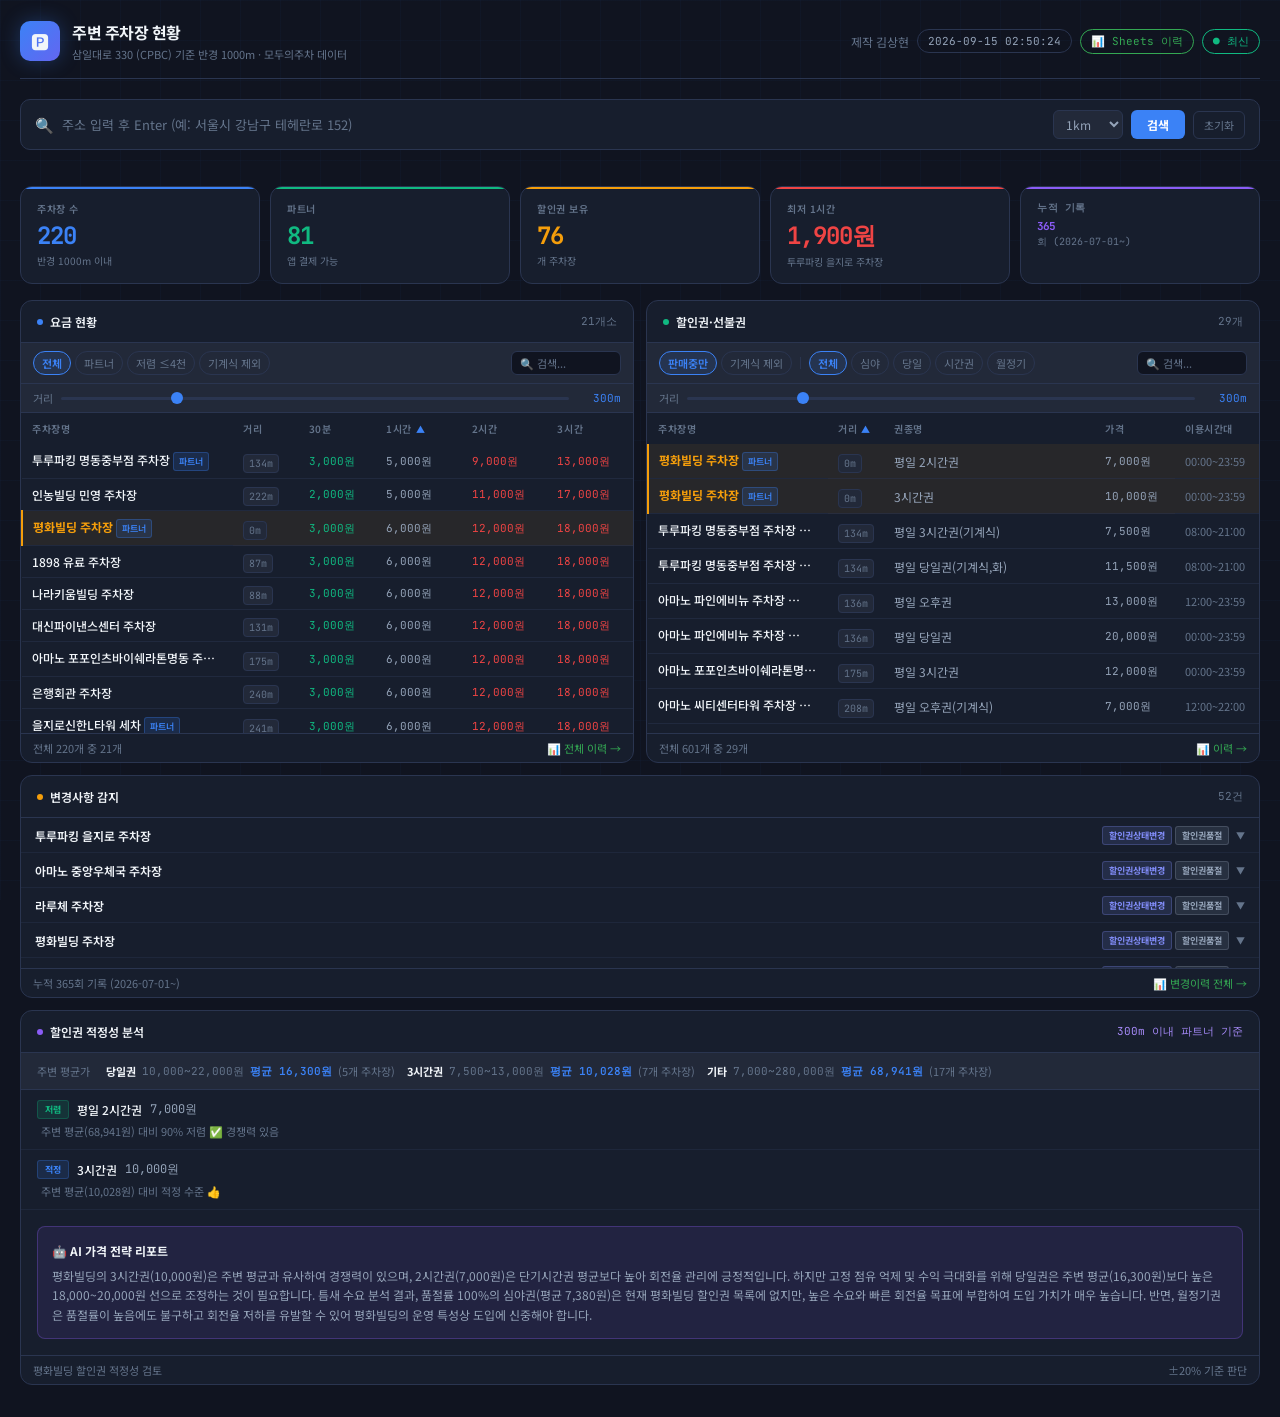
==== commit 3a7b37a5: "대시보드 업데이트 2026-09-15 02:51" ====
--- a/docs/index.html
+++ b/docs/index.html
@@ -126,7 +126,7 @@
     </div>
     <div class="hdr-r">
       <span style="font-size:12px;color:var(--t3);">제작 김상현</span>
-      <span class="badge">2026-09-14 19:41:20</span>
+      <span class="badge">2026-09-15 02:50:24</span>
       <a href="https://docs.google.com/spreadsheets/d/1E0llbaOGSsHWO1DPVRy14uUTSvPOhqJyk6OcyVvzG7w" target="_blank" class="badge sheets">📊 Sheets 이력</a>
       <span class="badge ok">최신</span>
     </div>
@@ -215,8 +215,8 @@
       <div class="sb"><span id="t-st"></span><a href="https://docs.google.com/spreadsheets/d/1E0llbaOGSsHWO1DPVRy14uUTSvPOhqJyk6OcyVvzG7w" target="_blank">📊 이력 →</a></div>
     </div>
     <div class="panel full">
-      <div class="ph"><div class="pt"><span class="dot y"></span>변경사항 감지</div><span class="pc">262건</span></div>
-      <div class="change-wrap"><div class="cg"><div class="cg-hdr" onclick="tCG(this)"><span class="cg-name">투루파킹 을지로 주차장</span><span class="cg-badges"><span class="change-badge" style="background:#818CF822;color:#818CF8;border-color:#818CF844">할인권상태변경</span><span class="change-badge" style="background:#94A3B822;color:#94A3B8;border-color:#94A3B844">할인권품절</span><span class="change-badge" style="background:#818CF822;color:#818CF8;border-color:#818CF844">할인권상태변경</span><span class="change-badge" style="background:#94A3B822;color:#94A3B8;border-color:#94A3B844">할인권품절</span><span class="change-badge" style="background:#818CF822;color:#818CF8;border-color:#818CF844">할인권상태변경</span><span class="change-badge" style="background:#94A3B822;color:#94A3B8;border-color:#94A3B844">할인권품절</span></span><span class="cg-arr">▼</span></div><div class="cg-body"><div class="change-row" style="padding-left:28px"><span class="change-badge" style="background:#818CF822;color:#818CF8;border-color:#818CF844">할인권상태변경</span><div class="change-desc">[평일 심야권] 판매중단</div></div><div class="change-row" style="padding-left:28px"><span class="change-badge" style="background:#94A3B822;color:#94A3B8;border-color:#94A3B844">할인권품절</span><div class="change-desc">[평일 심야권] 품절</div></div><div class="change-row" style="padding-left:28px"><span class="change-badge" style="background:#818CF822;color:#818CF8;border-color:#818CF844">할인권상태변경</span><div class="change-desc">[평일 당일권(화)] 판매시작</div></div><div class="change-row" style="padding-left:28px"><span class="change-badge" style="background:#94A3B822;color:#94A3B8;border-color:#94A3B844">할인권품절</span><div class="change-desc">[평일 당일권(화)] 재입고</div></div><div class="change-row" style="padding-left:28px"><span class="change-badge" style="background:#818CF822;color:#818CF8;border-color:#818CF844">할인권상태변경</span><div class="change-desc">[평일 오후권(월, 특가)] 판매중단</div></div><div class="change-row" style="padding-left:28px"><span class="change-badge" style="background:#94A3B822;color:#94A3B8;border-color:#94A3B844">할인권품절</span><div class="change-desc">[평일 오후권(월, 특가)] 품절</div></div></div></div><div class="cg"><div class="cg-hdr" onclick="tCG(this)"><span class="cg-name">투루파킹 을지트윈타워 주차장</span><span class="cg-badges"><span class="change-badge" style="background:#818CF822;color:#818CF8;border-color:#818CF844">할인권상태변경</span><span class="change-badge" style="background:#94A3B822;color:#94A3B8;border-color:#94A3B844">할인권품절</span><span class="change-badge" style="background:#818CF822;color:#818CF8;border-color:#818CF844">할인권상태변경</span><span class="change-badge" style="background:#94A3B822;color:#94A3B8;border-color:#94A3B844">할인권품절</span><span class="change-badge" style="background:#818CF822;color:#818CF8;border-color:#818CF844">할인권상태변경</span><span class="change-badge" style="background:#94A3B822;color:#94A3B8;border-color:#94A3B844">할인권품절</span></span><span class="cg-arr">▼</span></div><div class="cg-body"><div class="change-row" style="padding-left:28px"><span class="change-badge" style="background:#818CF822;color:#818CF8;border-color:#818CF844">할인권상태변경</span><div class="change-desc">[평일 심야권] 판매중단</div></div><div class="change-row" style="padding-left:28px"><span class="change-badge" style="background:#94A3B822;color:#94A3B8;border-color:#94A3B844">할인권품절</span><div class="change-desc">[평일 심야권] 품절</div></div><div class="change-row" style="padding-left:28px"><span class="change-badge" style="background:#818CF822;color:#818CF8;border-color:#818CF844">할인권상태변경</span><div class="change-desc">[평일 당일권(월)] 판매중단</div></div><div class="change-row" style="padding-left:28px"><span class="change-badge" style="background:#94A3B822;color:#94A3B8;border-color:#94A3B844">할인권품절</span><div class="change-desc">[평일 당일권(월)] 품절</div></div><div class="change-row" style="padding-left:28px"><span class="change-badge" style="background:#818CF822;color:#818CF8;border-color:#818CF844">할인권상태변경</span><div class="change-desc">[평일 당일권(화)] 판매시작</div></div><div class="change-row" style="padding-left:28px"><span class="change-badge" style="background:#94A3B822;color:#94A3B8;border-color:#94A3B844">할인권품절</span><div class="change-desc">[평일 당일권(화)] 재입고</div></div></div></div><div class="cg"><div class="cg-hdr" onclick="tCG(this)"><span class="cg-name">아마노 충무로생활주택 주차장</span><span class="cg-badges"><span class="change-badge" style="background:#818CF822;color:#818CF8;border-color:#818CF844">할인권상태변경</span><span class="change-badge" style="background:#94A3B822;color:#94A3B8;border-color:#94A3B844">할인권품절</span></span><span class="cg-arr">▼</span></div><div class="cg-body"><div class="change-row" style="padding-left:28px"><span class="change-badge" style="background:#818CF822;color:#818CF8;border-color:#818CF844">할인권상태변경</span><div class="change-desc">[심야권] 판매중단</div></div><div class="change-row" style="padding-left:28px"><span class="change-badge" style="background:#94A3B822;color:#94A3B8;border-color:#94A3B844">할인권품절</span><div class="change-desc">[심야권] 품절</div></div></div></div><div class="cg"><div class="cg-hdr" onclick="tCG(this)"><span class="cg-name">케이엠파크 효령빌딩 주차장</span><span class="cg-badges"><span class="change-badge" style="background:#818CF822;color:#818CF8;border-color:#818CF844">할인권상태변경</span><span class="change-badge" style="background:#94A3B822;color:#94A3B8;border-color:#94A3B844">할인권품절</span></span><span class="cg-arr">▼</span></div><div class="cg-body"><div class="change-row" style="padding-left:28px"><span class="change-badge" style="background:#818CF822;color:#818CF8;border-color:#818CF844">할인권상태변경</span><div class="change-desc">[평일 야간권(플랩 전용)] 판매중단</div></div><div class="change-row" style="padding-left:28px"><span class="change-badge" style="background:#94A3B822;color:#94A3B8;border-color:#94A3B844">할인권품절</span><div class="change-desc">[평일 야간권(플랩 전용)] 품절</div></div></div></div><div class="cg"><div class="cg-hdr" onclick="tCG(this)"><span class="cg-name">투루파킹 명동중부점 주차장</span><span class="cg-badges"><span class="change-badge" style="background:#818CF822;color:#818CF8;border-color:#818CF844">할인권상태변경</span><span class="change-badge" style="background:#94A3B822;color:#94A3B8;border-color:#94A3B844">할인권품절</span><span class="change-badge" style="background:#818CF822;color:#818CF8;border-color:#818CF844">할인권상태변경</span><span class="change-badge" style="background:#94A3B822;color:#94A3B8;border-color:#94A3B844">할인권품절</span></span><span class="cg-arr">▼</span></div><div class="cg-body"><div class="change-row" style="padding-left:28px"><span class="change-badge" style="background:#818CF822;color:#818CF8;border-color:#818CF844">할인권상태변경</span><div class="change-desc">[평일 당일권(기계식,화)] 판매시작</div></div><div class="change-row" style="padding-left:28px"><span class="change-badge" style="background:#94A3B822;color:#94A3B8;border-color:#94A3B844">할인권품절</span><div class="change-desc">[평일 당일권(기계식,화)] 재입고</div></div><div class="change-row" style="padding-left:28px"><span class="change-badge" style="background:#818CF822;color:#818CF8;border-color:#818CF844">할인권상태변경</span><div class="change-desc">[평일 당일권(기계식,월)] 판매중단</div></div><div class="change-row" style="padding-left:28px"><span class="change-badge" style="background:#94A3B822;color:#94A3B8;border-color:#94A3B844">할인권품절</span><div class="change-desc">[평일 당일권(기계식,월)] 품절</div></div></div></div><div class="cg"><div class="cg-hdr" onclick="tCG(this)"><span class="cg-name">아마노 중앙우체국 주차장</span><span class="cg-badges"><span class="change-badge" style="background:#818CF822;color:#818CF8;border-color:#818CF844">할인권상태변경</span><span class="change-badge" style="background:#94A3B822;color:#94A3B8;border-color:#94A3B844">할인권품절</span><span class="change-badge" style="background:#818CF822;color:#818CF8;border-color:#818CF844">할인권상태변경</span><span class="change-badge" style="background:#94A3B822;color:#94A3B8;border-color:#94A3B844">할인권품절</span><span class="change-badge" style="background:#818CF822;color:#818CF8;border-color:#818CF844">할인권상태변경</span><span class="change-badge" style="background:#94A3B822;color:#94A3B8;border-color:#94A3B844">할인권품절</span><span class="change-badge" style="background:#818CF822;color:#818CF8;border-color:#818CF844">할인권상태변경</span><span class="change-badge" style="background:#94A3B822;color:#94A3B8;border-color:#94A3B844">할인권품절</span><span class="change-badge" style="background:#818CF822;color:#818CF8;border-color:#818CF844">할인권상태변경</span><span class="change-badge" style="background:#94A3B822;color:#94A3B8;border-color:#94A3B844">할인권품절</span></span><span class="cg-arr">▼</span></div><div class="cg-body"><div class="change-row" style="padding-left:28px"><span class="change-badge" style="background:#818CF822;color:#818CF8;border-color:#818CF844">할인권상태변경</span><div class="change-desc">[평일 심야권] 판매중단</div></div><div class="change-row" style="padding-left:28px"><span class="change-badge" style="background:#94A3B822;color:#94A3B8;border-color:#94A3B844">할인권품절</span><div class="change-desc">[평일 심야권] 품절</div></div><div class="change-row" style="padding-left:28px"><span class="change-badge" style="background:#818CF822;color:#818CF8;border-color:#818CF844">할인권상태변경</span><div class="change-desc">[평일 당일권(월)] 판매중단</div></div><div class="change-row" style="padding-left:28px"><span class="change-badge" style="background:#94A3B822;color:#94A3B8;border-color:#94A3B844">할인권품절</span><div class="change-desc">[평일 당일권(월)] 품절</div></div><div class="change-row" style="padding-left:28px"><span class="change-badge" style="background:#818CF822;color:#818CF8;border-color:#818CF844">할인권상태변경</span><div class="change-desc">[평일 3시간권(월)] 판매중단</div></div><div class="change-row" style="padding-left:28px"><span class="change-badge" style="background:#94A3B822;color:#94A3B8;border-color:#94A3B844">할인권품절</span><div class="change-desc">[평일 3시간권(월)] 품절</div></div><div class="change-row" style="padding-left:28px"><span class="change-badge" style="background:#818CF822;color:#818CF8;border-color:#818CF844">할인권상태변경</span><div class="change-desc">[평일 3시간권(화~금)] 판매시작</div></div><div class="change-row" style="padding-left:28px"><span class="change-badge" style="background:#94A3B822;color:#94A3B8;border-color:#94A3B844">할인권품절</span><div class="change-desc">[평일 3시간권(화~금)] 재입고</div></div><div class="change-row" style="padding-left:28px"><span class="change-badge" style="background:#818CF822;color:#818CF8;border-color:#818CF844">할인권상태변경</span><div class="change-desc">[평일 당일권(화)] 판매시작</div></div><div class="change-row" style="padding-left:28px"><span class="change-badge" style="background:#94A3B822;color:#94A3B8;border-color:#94A3B844">할인권품절</span><div class="change-desc">[평일 당일권(화)] 재입고</div></div></div></div><div class="cg"><div class="cg-hdr" onclick="tCG(this)"><span class="cg-name">라루체 주차장</span><span class="cg-badges"><span class="change-badge" style="background:#818CF822;color:#818CF8;border-color:#818CF844">할인권상태변경</span><span class="change-badge" style="background:#94A3B822;color:#94A3B8;border-color:#94A3B844">할인권품절</span></span><span class="cg-arr">▼</span></div><div class="cg-body"><div class="change-row" style="padding-left:28px"><span class="change-badge" style="background:#818CF822;color:#818CF8;border-color:#818CF844">할인권상태변경</span><div class="change-desc">[평일 당일권] 판매중단</div></div><div class="change-row" style="padding-left:28px"><span class="change-badge" style="background:#94A3B822;color:#94A3B8;border-color:#94A3B844">할인권품절</span><div class="change-desc">[평일 당일권] 품절</div></div></div></div><div class="cg"><div class="cg-hdr" onclick="tCG(this)"><span class="cg-name">투루파킹 OCI빌딩점 주차장</span><span class="cg-badges"><span class="change-badge" style="background:#818CF822;color:#818CF8;border-color:#818CF844">할인권상태변경</span><span class="change-badge" style="background:#94A3B822;color:#94A3B8;border-color:#94A3B844">할인권품절</span><span class="change-badge" style="background:#818CF822;color:#818CF8;border-color:#818CF844">할인권상태변경</span><span class="change-badge" style="background:#94A3B822;color:#94A3B8;border-color:#94A3B844">할인권품절</span></span><span class="cg-arr">▼</span></div><div class="cg-body"><div class="change-row" style="padding-left:28px"><span class="change-badge" style="background:#818CF822;color:#818CF8;border-color:#818CF844">할인권상태변경</span><div class="change-desc">[평일 3시간권(월~목)] 판매시작</div></div><div class="change-row" style="padding-left:28px"><span class="change-badge" style="background:#94A3B822;color:#94A3B8;border-color:#94A3B844">할인권품절</span><div class="change-desc">[평일 3시간권(월~목)] 재입고</div></div><div class="change-row" style="padding-left:28px"><span class="change-badge" style="background:#818CF822;color:#818CF8;border-color:#818CF844">할인권상태변경</span><div class="change-desc">[평일 당일권(화)] 판매시작</div></div><div class="change-row" style="padding-left:28px"><span class="change-badge" style="background:#94A3B822;color:#94A3B8;border-color:#94A3B844">할인권품절</span><div class="change-desc">[평일 당일권(화)] 재입고</div></div></div></div><div class="cg"><div class="cg-hdr" onclick="tCG(this)"><span class="cg-name">케이엠파크 주성빌딩 주차장</span><span class="cg-badges"><span class="change-badge" style="background:#818CF822;color:#818CF8;border-color:#818CF844">할인권상태변경</span><span class="change-badge" style="background:#94A3B822;color:#94A3B8;border-color:#94A3B844">할인권품절</span><span class="change-badge" style="background:#818CF822;color:#818CF8;border-color:#818CF844">할인권상태변경</span><span class="change-badge" style="background:#94A3B822;color:#94A3B8;border-color:#94A3B844">할인권품절</span></span><span class="cg-arr">▼</span></div><div class="cg-body"><div class="change-row" style="padding-left:28px"><span class="change-badge" style="background:#818CF822;color:#818CF8;border-color:#818CF844">할인권상태변경</span><div class="change-desc">[평일 심야권] 판매중단</div></div><div class="change-row" style="padding-left:28px"><span class="change-badge" style="background:#94A3B822;color:#94A3B8;border-color:#94A3B844">할인권품절</span><div class="change-desc">[평일 심야권] 품절</div></div><div class="change-row" style="padding-left:28px"><span class="change-badge" style="background:#818CF822;color:#818CF8;border-color:#818CF844">할인권상태변경</span><div class="change-desc">[평일 야간권] 판매중단</div></div><div class="change-row" style="padding-left:28px"><span class="change-badge" style="background:#94A3B822;color:#94A3B8;border-color:#94A3B844">할인권품절</span><div class="change-desc">[평일 야간권] 품절</div></div></div></div><div class="cg"><div class="cg-hdr" onclick="tCG(this)"><span class="cg-name">평화빌딩 주차장</span><span class="cg-badges"><span class="change-badge" style="background:#818CF822;color:#818CF8;border-color:#818CF844">할인권상태변경</span><span class="change-badge" style="background:#94A3B822;color:#94A3B8;border-color:#94A3B844">할인권품절</span><span class="change-badge" style="background:#818CF822;color:#818CF8;border-color:#818CF844">할인권상태변경</span><span class="change-badge" style="background:#94A3B822;color:#94A3B8;border-color:#94A3B844">할인권품절</span></span><span class="cg-arr">▼</span></div><div class="cg-body"><div class="change-row" style="padding-left:28px"><span class="change-badge" style="background:#818CF822;color:#818CF8;border-color:#818CF844">할인권상태변경</span><div class="change-desc">[당일권] 판매시작</div></div><div class="change-row" style="padding-left:28px"><span class="change-badge" style="background:#94A3B822;color:#94A3B8;border-color:#94A3B844">할인권품절</span><div class="change-desc">[당일권] 재입고</div></div><div class="change-row" style="padding-left:28px"><span class="change-badge" style="background:#818CF822;color:#818CF8;border-color:#818CF844">할인권상태변경</span><div class="change-desc">[심야권] 판매중단</div></div><div class="change-row" style="padding-left:28px"><span class="change-badge" style="background:#94A3B822;color:#94A3B8;border-color:#94A3B844">할인권품절</span><div class="change-desc">[심야권] 품절</div></div></div></div><div class="cg"><div class="cg-hdr" onclick="tCG(this)"><span class="cg-name">투루파킹 을지로신한L타워 주차장</span><span class="cg-badges"><span class="change-badge" style="background:#818CF822;color:#818CF8;border-color:#818CF844">할인권상태변경</span><span class="change-badge" style="background:#94A3B822;color:#94A3B8;border-color:#94A3B844">할인권품절</span><span class="change-badge" style="background:#818CF822;color:#818CF8;border-color:#818CF844">할인권상태변경</span><span class="change-badge" style="background:#94A3B822;color:#94A3B8;border-color:#94A3B844">할인권품절</span></span><span class="cg-arr">▼</span></div><div class="cg-body"><div class="change-row" style="padding-left:28px"><span class="change-badge" style="background:#818CF822;color:#818CF8;border-color:#818CF844">할인권상태변경</span><div class="change-desc">[평일 심야권] 판매중단</div></div><div class="change-row" style="padding-left:28px"><span class="change-badge" style="background:#94A3B822;color:#94A3B8;border-color:#94A3B844">할인권품절</span><div class="change-desc">[평일 심야권] 품절</div></div><div class="change-row" style="padding-left:28px"><span class="change-badge" style="background:#818CF822;color:#818CF8;border-color:#818CF844">할인권상태변경</span><div class="change-desc">[평일 당일권(화)] 판매시작</div></div><div class="change-row" style="padding-left:28px"><span class="change-badge" style="background:#94A3B822;color:#94A3B8;border-color:#94A3B844">할인권품절</span><div class="change-desc">[평일 당일권(화)] 재입고</div></div></div></div><div class="cg"><div class="cg-hdr" onclick="tCG(this)"><span class="cg-name">Tower107빌딩 주차장</span><span class="cg-badges"><span class="change-badge" style="background:#818CF822;color:#818CF8;border-color:#818CF844">할인권상태변경</span><span class="change-badge" style="background:#94A3B822;color:#94A3B8;border-color:#94A3B844">할인권품절</span><span class="change-badge" style="background:#818CF822;color:#818CF8;border-color:#818CF844">할인권상태변경</span><span class="change-badge" style="background:#94A3B822;color:#94A3B8;border-color:#94A3B844">할인권품절</span></span><span class="cg-arr">▼</span></div><div class="cg-body"><div class="change-row" style="padding-left:28px"><span class="change-badge" style="background:#818CF822;color:#818CF8;border-color:#818CF844">할인권상태변경</span><div class="change-desc">[야간권] 판매중단</div></div><div class="change-row" style="padding-left:28px"><span class="change-badge" style="background:#94A3B822;color:#94A3B8;border-color:#94A3B844">할인권품절</span><div class="change-desc">[야간권] 품절</div></div><div class="change-row" style="padding-left:28px"><span class="change-badge" style="background:#818CF822;color:#818CF8;border-color:#818CF844">할인권상태변경</span><div class="change-desc">[심야권] 판매중단</div></div><div class="change-row" style="padding-left:28px"><span class="change-badge" style="background:#94A3B822;color:#94A3B8;border-color:#94A3B844">할인권품절</span><div class="change-desc">[심야권] 품절</div></div></div></div><div class="cg"><div class="cg-hdr" onclick="tCG(this)"><span class="cg-name">명동 호텔스카이파크 주차장</span><span class="cg-badges"><span class="change-badge" style="background:#818CF822;color:#818CF8;border-color:#818CF844">할인권상태변경</span><span class="change-badge" style="background:#94A3B822;color:#94A3B8;border-color:#94A3B844">할인권품절</span><span class="change-badge" style="background:#818CF822;color:#818CF8;border-color:#818CF844">할인권상태변경</span><span class="change-badge" style="background:#94A3B822;color:#94A3B8;border-color:#94A3B844">할인권품절</span></span><span class="cg-arr">▼</span></div><div class="cg-body"><div class="change-row" style="padding-left:28px"><span class="change-badge" style="background:#818CF822;color:#818CF8;border-color:#818CF844">할인권상태변경</span><div class="change-desc">[5시간권(자주식-센트럴점_오른편출입)] 판매시작</div></div><div class="change-row" style="padding-left:28px"><span class="change-badge" style="background:#94A3B822;color:#94A3B8;border-color:#94A3B844">할인권품절</span><div class="change-desc">[5시간권(자주식-센트럴점_오른편출입)] 재입고</div></div><div class="change-row" style="padding-left:28px"><span class="change-badge" style="background:#818CF822;color:#818CF8;border-color:#818CF844">할인권상태변경</span><div class="change-desc">[5시간권(기계식-2호점_왼편출입)] 판매시작</div></div><div class="change-row" style="padding-left:28px"><span class="change-badge" style="background:#94A3B822;color:#94A3B8;border-color:#94A3B844">할인권품절</span><div class="change-desc">[5시간권(기계식-2호점_왼편출입)] 재입고</div></div></div></div><div class="cg"><div class="cg-hdr" onclick="tCG(this)"><span class="cg-name">브릴란테남산 오피스텔 주차장</span><span class="cg-badges"><span class="change-badge" style="background:#818CF822;color:#818CF8;border-color:#818CF844">할인권상태변경</span><span class="change-badge" style="background:#94A3B822;color:#94A3B8;border-color:#94A3B844">할인권품절</span><span class="change-badge" style="background:#818CF822;color:#818CF8;border-color:#818CF844">할인권상태변경</span><span class="change-badge" style="background:#94A3B822;color:#94A3B8;border-color:#94A3B844">할인권품절</span></span><span class="cg-arr">▼</span></div><div class="cg-body"><div class="change-row" style="padding-left:28px"><span class="change-badge" style="background:#818CF822;color:#818CF8;border-color:#818CF844">할인권상태변경</span><div class="change-desc">[심야권(기계식 세단 및 소형SUV)] 판매중단</div></div><div class="change-row" style="padding-left:28px"><span class="change-badge" style="background:#94A3B822;color:#94A3B8;border-color:#94A3B844">할인권품절</span><div class="change-desc">[심야권(기계식 세단 및 소형SUV)] 품절</div></div><div class="change-row" style="padding-left:28px"><span class="change-badge" style="background:#818CF822;color:#818CF8;border-color:#818CF844">할인권상태변경</span><div class="change-desc">[야간권(기계식 세단 및 소형SUV)] 판매중단</div></div><div class="change-row" style="padding-left:28px"><span class="change-badge" style="background:#94A3B822;color:#94A3B8;border-color:#94A3B844">할인권품절</span><div class="change-desc">[야간권(기계식 세단 및 소형SUV)] 품절</div></div></div></div><div class="cg"><div class="cg-hdr" onclick="tCG(this)"><span class="cg-name">투루파킹 을지로3가점 주차장</span><span class="cg-badges"><span class="change-badge" style="background:#818CF822;color:#818CF8;border-color:#818CF844">할인권상태변경</span><span class="change-badge" style="background:#94A3B822;color:#94A3B8;border-color:#94A3B844">할인권품절</span><span class="change-badge" style="background:#818CF822;color:#818CF8;border-color:#818CF844">할인권상태변경</span><span class="change-badge" style="background:#94A3B822;color:#94A3B8;border-color:#94A3B844">할인권품절</span></span><span class="cg-arr">▼</span></div><div class="cg-body"><div class="change-row" style="padding-left:28px"><span class="change-badge" style="background:#818CF822;color:#818CF8;border-color:#818CF844">할인권상태변경</span><div class="change-desc">[평일 심야권] 판매중단</div></div><div class="change-row" style="padding-left:28px"><span class="change-badge" style="background:#94A3B822;color:#94A3B8;border-color:#94A3B844">할인권품절</span><div class="change-desc">[평일 심야권] 품절</div></div><div class="change-row" style="padding-left:28px"><span class="change-badge" style="background:#818CF822;color:#818CF8;border-color:#818CF844">할인권상태변경</span><div class="change-desc">[평일 당일권(화)] 판매시작</div></div><div class="change-row" style="padding-left:28px"><span class="change-badge" style="background:#94A3B822;color:#94A3B8;border-color:#94A3B844">할인권품절</span><div class="change-desc">[평일 당일권(화)] 재입고</div></div></div></div><div class="cg"><div class="cg-hdr" onclick="tCG(this)"><span class="cg-name">명동 눈스퀘어 주차장</span><span class="cg-badges"><span class="change-badge" style="background:#818CF822;color:#818CF8;border-color:#818CF844">할인권상태변경</span><span class="change-badge" style="background:#94A3B822;color:#94A3B8;border-color:#94A3B844">할인권품절</span><span class="change-badge" style="background:#818CF822;color:#818CF8;border-color:#818CF844">할인권상태변경</span><span class="change-badge" style="background:#94A3B822;color:#94A3B8;border-color:#94A3B844">할인권품절</span><span class="change-badge" style="background:#818CF822;color:#818CF8;border-color:#818CF844">할인권상태변경</span><span class="change-badge" style="background:#94A3B822;color:#94A3B8;border-color:#94A3B844">할인권품절</span><span class="change-badge" style="background:#818CF822;color:#818CF8;border-color:#818CF844">할인권상태변경</span><span class="change-badge" style="background:#94A3B822;color:#94A3B8;border-color:#94A3B844">할인권품절</span></span><span class="cg-arr">▼</span></div><div class="cg-body"><div class="change-row" style="padding-left:28px"><span class="change-badge" style="background:#818CF822;color:#818CF8;border-color:#818CF844">할인권상태변경</span><div class="change-desc">[3시간권(기계식)] 판매시작</div></div><div class="change-row" style="padding-left:28px"><span class="change-badge" style="background:#94A3B822;color:#94A3B8;border-color:#94A3B844">할인권품절</span><div class="change-desc">[3시간권(기계식)] 재입고</div></div><div class="change-row" style="padding-left:28px"><span class="change-badge" style="background:#818CF822;color:#818CF8;border-color:#818CF844">할인권상태변경</span><div class="change-desc">[월정기권(기계식/승용)] 판매시작</div></div><div class="change-row" style="padding-left:28px"><span class="change-badge" style="background:#94A3B822;color:#94A3B8;border-color:#94A3B844">할인권품절</span><div class="change-desc">[월정기권(기계식/승용)] 재입고</div></div><div class="change-row" style="padding-left:28px"><span class="change-badge" style="background:#818CF822;color:#818CF8;border-color:#818CF844">할인권상태변경</span><div class="change-desc">[월정기권(기계식/SUV,RV)] 판매시작</div></div><div class="change-row" style="padding-left:28px"><span class="change-badge" style="background:#94A3B822;color:#94A3B8;border-color:#94A3B844">할인권품절</span><div class="change-desc">[월정기권(기계식/SUV,RV)] 재입고</div></div><div class="change-row" style="padding-left:28px"><span class="change-badge" style="background:#818CF822;color:#818CF8;border-color:#818CF844">할인권상태변경</span><div class="change-desc">[당일권(기계식)] 판매시작</div></div><div class="change-row" style="padding-left:28px"><span class="change-badge" style="background:#94A3B822;color:#94A3B8;border-color:#94A3B844">할인권품절</span><div class="change-desc">[당일권(기계식)] 재입고</div></div></div></div><div class="cg"><div class="cg-hdr" onclick="tCG(this)"><span class="cg-name">신한은행 광교 주차장</span><span class="cg-badges"><span class="change-badge" style="background:#818CF822;color:#818CF8;border-color:#818CF844">할인권상태변경</span><span class="change-badge" style="background:#94A3B822;color:#94A3B8;border-color:#94A3B844">할인권품절</span></span><span class="cg-arr">▼</span></div><div class="cg-body"><div class="change-row" style="padding-left:28px"><span class="change-badge" style="background:#818CF822;color:#818CF8;border-color:#818CF844">할인권상태변경</span><div class="change-desc">[야간권(일~목)] 판매중단</div></div><div class="change-row" style="padding-left:28px"><span class="change-badge" style="background:#94A3B822;color:#94A3B8;border-color:#94A3B844">할인권품절</span><div class="change-desc">[야간권(일~목)] 품절</div></div></div></div><div class="cg"><div class="cg-hdr" onclick="tCG(this)"><span class="cg-name">투루파킹 을지로국제빌딩 주차장</span><span class="cg-badges"><span class="change-badge" style="background:#818CF822;color:#818CF8;border-color:#818CF844">할인권상태변경</span><span class="change-badge" style="background:#94A3B822;color:#94A3B8;border-color:#94A3B844">할인권품절</span><span class="change-badge" style="background:#818CF822;color:#818CF8;border-color:#818CF844">할인권상태변경</span><span class="change-badge" style="background:#94A3B822;color:#94A3B8;border-color:#94A3B844">할인권품절</span><span class="change-badge" style="background:#818CF822;color:#818CF8;border-color:#818CF844">할인권상태변경</span><span class="change-badge" style="background:#94A3B822;color:#94A3B8;border-color:#94A3B844">할인권품절</span><span class="change-badge" style="background:#818CF822;color:#818CF8;border-color:#818CF844">할인권상태변경</span><span class="change-badge" style="background:#94A3B822;color:#94A3B8;border-color:#94A3B844">할인권품절</span><span class="change-badge" style="background:#818CF822;color:#818CF8;border-color:#818CF844">할인권상태변경</span><span class="change-badge" style="background:#94A3B822;color:#94A3B8;border-color:#94A3B844">할인권품절</span><span class="change-badge" style="background:#818CF822;color:#818CF8;border-color:#818CF844">할인권상태변경</span><span class="change-badge" style="background:#94A3B822;color:#94A3B8;border-color:#94A3B844">할인권품절</span></span><span class="cg-arr">▼</span></div><div class="cg-body"><div class="change-row" style="padding-left:28px"><span class="change-badge" style="background:#818CF822;color:#818CF8;border-color:#818CF844">할인권상태변경</span><div class="change-desc">[평일 오후권(14시부터 이용 가능,카리프트,월)] 판매중단</div></div><div class="change-row" style="padding-left:28px"><span class="change-badge" style="background:#94A3B822;color:#94A3B8;border-color:#94A3B844">할인권품절</span><div class="change-desc">[평일 오후권(14시부터 이용 가능,카리프트,월)] 품절</div></div><div class="change-row" style="padding-left:28px"><span class="change-badge" style="background:#818CF822;color:#818CF8;border-color:#818CF844">할인권상태변경</span><div class="change-desc">[평일 11시간권(카리프트,화)] 판매시작</div></div><div class="change-row" style="padding-left:28px"><span class="change-badge" style="background:#94A3B822;color:#94A3B8;border-color:#94A3B844">할인권품절</span><div class="change-desc">[평일 11시간권(카리프트,화)] 재입고</div></div><div class="change-row" style="padding-left:28px"><span class="change-badge" style="background:#818CF822;color:#818CF8;border-color:#818CF844">할인권상태변경</span><div class="change-desc">[평일 11시간권(카리프트,월)] 판매중단</div></div><div class="change-row" style="padding-left:28px"><span class="change-badge" style="background:#94A3B822;color:#94A3B8;border-color:#94A3B844">할인권품절</span><div class="change-desc">[평일 11시간권(카리프트,월)] 품절</div></div><div class="change-row" style="padding-left:28px"><span class="change-badge" style="background:#818CF822;color:#818CF8;border-color:#818CF844">할인권상태변경</span><div class="change-desc">[평일 6시간권(카리프트,월)] 판매중단</div></div><div class="change-row" style="padding-left:28px"><span class="change-badge" style="background:#94A3B822;color:#94A3B8;border-color:#94A3B844">할인권품절</span><div class="change-desc">[평일 6시간권(카리프트,월)] 품절</div></div><div class="change-row" style="padding-left:28px"><span class="change-badge" style="background:#818CF822;color:#818CF8;border-color:#818CF844">할인권상태변경</span><div class="change-desc">[평일 2시간권(카리프트)] 판매시작</div></div><div class="change-row" style="padding-left:28px"><span class="change-badge" style="background:#94A3B822;color:#94A3B8;border-color:#94A3B844">할인권품절</span><div class="change-desc">[평일 2시간권(카리프트)] 재입고</div></div><div class="change-row" style="padding-left:28px"><span class="change-badge" style="background:#818CF822;color:#818CF8;border-color:#818CF844">할인권상태변경</span><div class="change-desc">[평일 6시간권(카리프트,화)] 판매시작</div></div><div class="change-row" style="padding-left:28px"><span class="change-badge" style="background:#94A3B822;color:#94A3B8;border-color:#94A3B844">할인권품절</span><div class="change-desc">[평일 6시간권(카리프트,화)] 재입고</div></div></div></div><div class="cg"><div class="cg-hdr" onclick="tCG(this)"><span class="cg-name">아마노 드림오피스타운[중앙데코플라자] 주차장</span><span class="cg-badges"><span class="change-badge" style="background:#818CF822;color:#818CF8;border-color:#818CF844">할인권상태변경</span><span class="change-badge" style="background:#94A3B822;color:#94A3B8;border-color:#94A3B844">할인권품절</span></span><span class="cg-arr">▼</span></div><div class="cg-body"><div class="change-row" style="padding-left:28px"><span class="change-badge" style="background:#818CF822;color:#818CF8;border-color:#818CF844">할인권상태변경</span><div class="change-desc">[평일 심야권(기계식,승용)] 판매중단</div></div><div class="change-row" style="padding-left:28px"><span class="change-badge" style="background:#94A3B822;color:#94A3B8;border-color:#94A3B844">할인권품절</span><div class="change-desc">[평일 심야권(기계식,승용)] 품절</div></div></div></div><div class="cg"><div class="cg-hdr" onclick="tCG(this)"><span class="cg-name">투루파킹 힐스테이트세운센트럴1단지 주차장</span><span class="cg-badges"><span class="change-badge" style="background:#818CF822;color:#818CF8;border-color:#818CF844">할인권상태변경</span><span class="change-badge" style="background:#94A3B822;color:#94A3B8;border-color:#94A3B844">할인권품절</span><span class="change-badge" style="background:#818CF822;color:#818CF8;border-color:#818CF844">할인권상태변경</span><span class="change-badge" style="background:#94A3B822;color:#94A3B8;border-color:#94A3B844">할인권품절</span></span><span class="cg-arr">▼</span></div><div class="cg-body"><div class="change-row" style="padding-left:28px"><span class="change-badge" style="background:#818CF822;color:#818CF8;border-color:#818CF844">할인권상태변경</span><div class="change-desc">[평일 당일권(월)] 판매중단</div></div><div class="change-row" style="padding-left:28px"><span class="change-badge" style="background:#94A3B822;color:#94A3B8;border-color:#94A3B844">할인권품절</span><div class="change-desc">[평일 당일권(월)] 품절</div></div><div class="change-row" style="padding-left:28px"><span class="change-badge" style="background:#818CF822;color:#818CF8;border-color:#818CF844">할인권상태변경</span><div class="change-desc">[평일 당일권(화)] 판매시작</div></div><div class="change-row" style="padding-left:28px"><span class="change-badge" style="background:#94A3B822;color:#94A3B8;border-color:#94A3B844">할인권품절</span><div class="change-desc">[평일 당일권(화)] 재입고</div></div></div></div><div class="cg"><div class="cg-hdr" onclick="tCG(this)"><span class="cg-name">투루파킹 동국대학교충무로영상센터 주차장</span><span class="cg-badges"><span class="change-badge" style="background:#818CF822;color:#818CF8;border-color:#818CF844">할인권상태변경</span><span class="change-badge" style="background:#94A3B822;color:#94A3B8;border-color:#94A3B844">할인권품절</span><span class="change-badge" style="background:#818CF822;color:#818CF8;border-color:#818CF844">할인권상태변경</span><span class="change-badge" style="background:#94A3B822;color:#94A3B8;border-color:#94A3B844">할인권품절</span><span class="change-badge" style="background:#818CF822;color:#818CF8;border-color:#818CF844">할인권상태변경</span><span class="change-badge" style="background:#94A3B822;color:#94A3B8;border-color:#94A3B844">할인권품절</span></span><span class="cg-arr">▼</span></div><div class="cg-body"><div class="change-row" style="padding-left:28px"><span class="change-badge" style="background:#818CF822;color:#818CF8;border-color:#818CF844">할인권상태변경</span><div class="change-desc">[평일 심야권] 판매중단</div></div><div class="change-row" style="padding-left:28px"><span class="change-badge" style="background:#94A3B822;color:#94A3B8;border-color:#94A3B844">할인권품절</span><div class="change-desc">[평일 심야권] 품절</div></div><div class="change-row" style="padding-left:28px"><span class="change-badge" style="background:#818CF822;color:#818CF8;border-color:#818CF844">할인권상태변경</span><div class="change-desc">[평일 당일권(월)] 판매중단</div></div><div class="change-row" style="padding-left:28px"><span class="change-badge" style="background:#94A3B822;color:#94A3B8;border-color:#94A3B844">할인권품절</span><div class="change-desc">[평일 당일권(월)] 품절</div></div><div class="change-row" style="padding-left:28px"><span class="change-badge" style="background:#818CF822;color:#818CF8;border-color:#818CF844">할인권상태변경</span><div class="change-desc">[평일 당일권(화)] 판매시작</div></div><div class="change-row" style="padding-left:28px"><span class="change-badge" style="background:#94A3B822;color:#94A3B8;border-color:#94A3B844">할인권품절</span><div class="change-desc">[평일 당일권(화)] 재입고</div></div></div></div><div class="cg"><div class="cg-hdr" onclick="tCG(this)"><span class="cg-name">나이스파크 아이엠금융센터 주차장</span><span class="cg-badges"><span class="change-badge" style="background:#818CF822;color:#818CF8;border-color:#818CF844">할인권상태변경</span><span class="change-badge" style="background:#94A3B822;color:#94A3B8;border-color:#94A3B844">할인권품절</span></span><span class="cg-arr">▼</span></div><div class="cg-body"><div class="change-row" style="padding-left:28px"><span class="change-badge" style="background:#818CF822;color:#818CF8;border-color:#818CF844">할인권상태변경</span><div class="change-desc">[심야권] 판매중단</div></div><div class="change-row" style="padding-left:28px"><span class="change-badge" style="background:#94A3B822;color:#94A3B8;border-color:#94A3B844">할인권품절</span><div class="change-desc">[심야권] 품절</div></div></div></div><div class="cg"><div class="cg-hdr" onclick="tCG(this)"><span class="cg-name">투루파킹 다동패스트파이브타워 주차장</span><span class="cg-badges"><span class="change-badge" style="background:#818CF822;color:#818CF8;border-color:#818CF844">할인권상태변경</span><span class="change-badge" style="background:#94A3B822;color:#94A3B8;border-color:#94A3B844">할인권품절</span></span><span class="cg-arr">▼</span></div><div class="cg-body"><div class="change-row" style="padding-left:28px"><span class="change-badge" style="background:#818CF822;color:#818CF8;border-color:#818CF844">할인권상태변경</span><div class="change-desc">[평일 당일권(화)] 판매시작</div></div><div class="change-row" style="padding-left:28px"><span class="change-badge" style="background:#94A3B822;color:#94A3B8;border-color:#94A3B844">할인권품절</span><div class="change-desc">[평일 당일권(화)] 재입고</div></div></div></div><div class="cg"><div class="cg-hdr" onclick="tCG(this)"><span class="cg-name">투루파킹 우리금융디지털타워 주차장</span><span class="cg-badges"><span class="change-badge" style="background:#818CF822;color:#818CF8;border-color:#818CF844">할인권상태변경</span><span class="change-badge" style="background:#94A3B822;color:#94A3B8;border-color:#94A3B844">할인권품절</span><span class="change-badge" style="background:#818CF822;color:#818CF8;border-color:#818CF844">할인권상태변경</span><span class="change-badge" style="background:#94A3B822;color:#94A3B8;border-color:#94A3B844">할인권품절</span><span class="change-badge" style="background:#818CF822;color:#818CF8;border-color:#818CF844">할인권상태변경</span><span class="change-badge" style="background:#94A3B822;color:#94A3B8;border-color:#94A3B844">할인권품절</span></span><span class="cg-arr">▼</span></div><div class="cg-body"><div class="change-row" style="padding-left:28px"><span class="change-badge" style="background:#818CF822;color:#818CF8;border-color:#818CF844">할인권상태변경</span><div class="change-desc">[평일 심야권] 판매중단</div></div><div class="change-row" style="padding-left:28px"><span class="change-badge" style="background:#94A3B822;color:#94A3B8;border-color:#94A3B844">할인권품절</span><div class="change-desc">[평일 심야권] 품절</div></div><div class="change-row" style="padding-left:28px"><span class="change-badge" style="background:#818CF822;color:#818CF8;border-color:#818CF844">할인권상태변경</span><div class="change-desc">[평일 당일권(월)] 판매중단</div></div><div class="change-row" style="padding-left:28px"><span class="change-badge" style="background:#94A3B822;color:#94A3B8;border-color:#94A3B844">할인권품절</span><div class="change-desc">[평일 당일권(월)] 품절</div></div><div class="change-row" style="padding-left:28px"><span class="change-badge" style="background:#818CF822;color:#818CF8;border-color:#818CF844">할인권상태변경</span><div class="change-desc">[평일 당일권(화)] 판매시작</div></div><div class="change-row" style="padding-left:28px"><span class="change-badge" style="background:#94A3B822;color:#94A3B8;border-color:#94A3B844">할인권품절</span><div class="change-desc">[평일 당일권(화)] 재입고</div></div></div></div><div class="cg"><div class="cg-hdr" onclick="tCG(this)"><span class="cg-name">케이엠파크 한외빌딩 주차장</span><span class="cg-badges"><span class="change-badge" style="background:#818CF822;color:#818CF8;border-color:#818CF844">할인권상태변경</span><span class="change-badge" style="background:#94A3B822;color:#94A3B8;border-color:#94A3B844">할인권품절</span></span><span class="cg-arr">▼</span></div><div class="cg-body"><div class="change-row" style="padding-left:28px"><span class="change-badge" style="background:#818CF822;color:#818CF8;border-color:#818CF844">할인권상태변경</span><div class="change-desc">[2시간권(월~토)] 판매시작</div></div><div class="change-row" style="padding-left:28px"><span class="change-badge" style="background:#94A3B822;color:#94A3B8;border-color:#94A3B844">할인권품절</span><div class="change-desc">[2시간권(월~토)] 재입고</div></div></div></div><div class="cg"><div class="cg-hdr" onclick="tCG(this)"><span class="cg-name">어반포트 을지로입구역 센터플레이스 주차장</span><span class="cg-badges"><span class="change-badge" style="background:#818CF822;color:#818CF8;border-color:#818CF844">할인권상태변경</span><span class="change-badge" style="background:#94A3B822;color:#94A3B8;border-color:#94A3B844">할인권품절</span><span class="change-badge" style="background:#818CF822;color:#818CF8;border-color:#818CF844">할인권상태변경</span><span class="change-badge" style="background:#94A3B822;color:#94A3B8;border-color:#94A3B844">할인권품절</span></span><span class="cg-arr">▼</span></div><div class="cg-body"><div class="change-row" style="padding-left:28px"><span class="change-badge" style="background:#818CF822;color:#818CF8;border-color:#818CF844">할인권상태변경</span><div class="change-desc">[심야권] 판매중단</div></div><div class="change-row" style="padding-left:28px"><span class="change-badge" style="background:#94A3B822;color:#94A3B8;border-color:#94A3B844">할인권품절</span><div class="change-desc">[심야권] 품절</div></div><div class="change-row" style="padding-left:28px"><span class="change-badge" style="background:#818CF822;color:#818CF8;border-color:#818CF844">할인권상태변경</span><div class="change-desc">[평일 6시간권] 판매중단</div></div><div class="change-row" style="padding-left:28px"><span class="change-badge" style="background:#94A3B822;color:#94A3B8;border-color:#94A3B844">할인권품절</span><div class="change-desc">[평일 6시간권] 품절</div></div></div></div><div class="cg"><div class="cg-hdr" onclick="tCG(this)"><span class="cg-name">투루파킹 충무로역행복점 주차장</span><span class="cg-badges"><span class="change-badge" style="background:#818CF822;color:#818CF8;border-color:#818CF844">할인권상태변경</span><span class="change-badge" style="background:#94A3B822;color:#94A3B8;border-color:#94A3B844">할인권품절</span><span class="change-badge" style="background:#818CF822;color:#818CF8;border-color:#818CF844">할인권상태변경</span><span class="change-badge" style="background:#94A3B822;color:#94A3B8;border-color:#94A3B844">할인권품절</span><span class="change-badge" style="background:#818CF822;color:#818CF8;border-color:#818CF844">할인권상태변경</span><span class="change-badge" style="background:#94A3B822;color:#94A3B8;border-color:#94A3B844">할인권품절</span><span class="change-badge" style="background:#818CF822;color:#818CF8;border-color:#818CF844">할인권상태변경</span><span class="change-badge" style="background:#94A3B822;color:#94A3B8;border-color:#94A3B844">할인권품절</span></span><span class="cg-arr">▼</span></div><div class="cg-body"><div class="change-row" style="padding-left:28px"><span class="change-badge" style="background:#818CF822;color:#818CF8;border-color:#818CF844">할인권상태변경</span><div class="change-desc">[평일 당일권(월)] 판매중단</div></div><div class="change-row" style="padding-left:28px"><span class="change-badge" style="background:#94A3B822;color:#94A3B8;border-color:#94A3B844">할인권품절</span><div class="change-desc">[평일 당일권(월)] 품절</div></div><div class="change-row" style="padding-left:28px"><span class="change-badge" style="background:#818CF822;color:#818CF8;border-color:#818CF844">할인권상태변경</span><div class="change-desc">[평일 3시간권] 판매시작</div></div><div class="change-row" style="padding-left:28px"><span class="change-badge" style="background:#94A3B822;color:#94A3B8;border-color:#94A3B844">할인권품절</span><div class="change-desc">[평일 3시간권] 재입고</div></div><div class="change-row" style="padding-left:28px"><span class="change-badge" style="background:#818CF822;color:#818CF8;border-color:#818CF844">할인권상태변경</span><div class="change-desc">[평일 2시간권] 판매시작</div></div><div class="change-row" style="padding-left:28px"><span class="change-badge" style="background:#94A3B822;color:#94A3B8;border-color:#94A3B844">할인권품절</span><div class="change-desc">[평일 2시간권] 재입고</div></div><div class="change-row" style="padding-left:28px"><span class="change-badge" style="background:#818CF822;color:#818CF8;border-color:#818CF844">할인권상태변경</span><div class="change-desc">[평일 당일권(화)] 판매시작</div></div><div class="change-row" style="padding-left:28px"><span class="change-badge" style="background:#94A3B822;color:#94A3B8;border-color:#94A3B844">할인권품절</span><div class="change-desc">[평일 당일권(화)] 재입고</div></div></div></div><div class="cg"><div class="cg-hdr" onclick="tCG(this)"><span class="cg-name">아마노 한화생명소공동사옥 주차장</span><span class="cg-badges"><span class="change-badge" style="background:#818CF822;color:#818CF8;border-color:#818CF844">할인권상태변경</span><span class="change-badge" style="background:#94A3B822;color:#94A3B8;border-color:#94A3B844">할인권품절</span></span><span class="cg-arr">▼</span></div><div class="cg-body"><div class="change-row" style="padding-left:28px"><span class="change-badge" style="background:#818CF822;color:#818CF8;border-color:#818CF844">할인권상태변경</span><div class="change-desc">[평일 심야권] 판매중단</div></div><div class="change-row" style="padding-left:28px"><span class="change-badge" style="background:#94A3B822;color:#94A3B8;border-color:#94A3B844">할인권품절</span><div class="change-desc">[평일 심야권] 품절</div></div></div></div><div class="cg"><div class="cg-hdr" onclick="tCG(this)"><span class="cg-name">아마노 더익스체인지서울 주차장</span><span class="cg-badges"><span class="change-badge" style="background:#818CF822;color:#818CF8;border-color:#818CF844">할인권상태변경</span><span class="change-badge" style="background:#94A3B822;color:#94A3B8;border-color:#94A3B844">할인권품절</span></span><span class="cg-arr">▼</span></div><div class="cg-body"><div class="change-row" style="padding-left:28px"><span class="change-badge" style="background:#818CF822;color:#818CF8;border-color:#818CF844">할인권상태변경</span><div class="change-desc">[평일 심야권] 판매중단</div></div><div class="change-row" style="padding-left:28px"><span class="change-badge" style="background:#94A3B822;color:#94A3B8;border-color:#94A3B844">할인권품절</span><div class="change-desc">[평일 심야권] 품절</div></div></div></div><div class="cg"><div class="cg-hdr" onclick="tCG(this)"><span class="cg-name">어반포트 회현역 AK타워 주차장</span><span class="cg-badges"><span class="change-badge" style="background:#818CF822;color:#818CF8;border-color:#818CF844">할인권상태변경</span><span class="change-badge" style="background:#94A3B822;color:#94A3B8;border-color:#94A3B844">할인권품절</span><span class="change-badge" style="background:#818CF822;color:#818CF8;border-color:#818CF844">할인권상태변경</span><span class="change-badge" style="background:#94A3B822;color:#94A3B8;border-color:#94A3B844">할인권품절</span><span class="change-badge" style="background:#818CF822;color:#818CF8;border-color:#818CF844">할인권상태변경</span><span class="change-badge" style="background:#94A3B822;color:#94A3B8;border-color:#94A3B844">할인권품절</span></span><span class="cg-arr">▼</span></div><div class="cg-body"><div class="change-row" style="padding-left:28px"><span class="change-badge" style="background:#818CF822;color:#818CF8;border-color:#818CF844">할인권상태변경</span><div class="change-desc">[평일 3시간권] 판매시작</div></div><div class="change-row" style="padding-left:28px"><span class="change-badge" style="background:#94A3B822;color:#94A3B8;border-color:#94A3B844">할인권품절</span><div class="change-desc">[평일 3시간권] 재입고</div></div><div class="change-row" style="padding-left:28px"><span class="change-badge" style="background:#818CF822;color:#818CF8;border-color:#818CF844">할인권상태변경</span><div class="change-desc">[평일 6시간권] 판매시작</div></div><div class="change-row" style="padding-left:28px"><span class="change-badge" style="background:#94A3B822;color:#94A3B8;border-color:#94A3B844">할인권품절</span><div class="change-desc">[평일 6시간권] 재입고</div></div><div class="change-row" style="padding-left:28px"><span class="change-badge" style="background:#818CF822;color:#818CF8;border-color:#818CF844">할인권상태변경</span><div class="change-desc">[심야권] 판매중단</div></div><div class="change-row" style="padding-left:28px"><span class="change-badge" style="background:#94A3B822;color:#94A3B8;border-color:#94A3B844">할인권품절</span><div class="change-desc">[심야권] 품절</div></div></div></div><div class="cg"><div class="cg-hdr" onclick="tCG(this)"><span class="cg-name">투루파킹 센트로폴리스 주차장</span><span class="cg-badges"><span class="change-badge" style="background:#818CF822;color:#818CF8;border-color:#818CF844">할인권상태변경</span><span class="change-badge" style="background:#94A3B822;color:#94A3B8;border-color:#94A3B844">할인권품절</span><span class="change-badge" style="background:#818CF822;color:#818CF8;border-color:#818CF844">할인권상태변경</span><span class="change-badge" style="background:#94A3B822;color:#94A3B8;border-color:#94A3B844">할인권품절</span><span class="change-badge" style="background:#818CF822;color:#818CF8;border-color:#818CF844">할인권상태변경</span><span class="change-badge" style="background:#94A3B822;color:#94A3B8;border-color:#94A3B844">할인권품절</span><span class="change-badge" style="background:#818CF822;color:#818CF8;border-color:#818CF844">할인권상태변경</span><span class="change-badge" style="background:#94A3B822;color:#94A3B8;border-color:#94A3B844">할인권품절</span><span class="change-badge" style="background:#818CF822;color:#818CF8;border-color:#818CF844">할인권상태변경</span><span class="change-badge" style="background:#94A3B822;color:#94A3B8;border-color:#94A3B844">할인권품절</span><span class="change-badge" style="background:#818CF822;color:#818CF8;border-color:#818CF844">할인권상태변경</span><span class="change-badge" style="background:#94A3B822;color:#94A3B8;border-color:#94A3B844">할인권품절</span><span class="change-badge" style="background:#818CF822;color:#818CF8;border-color:#818CF844">할인권상태변경</span><span class="change-badge" style="background:#94A3B822;color:#94A3B8;border-color:#94A3B844">할인권품절</span></span><span class="cg-arr">▼</span></div><div class="cg-body"><div class="change-row" style="padding-left:28px"><span class="change-badge" style="background:#818CF822;color:#818CF8;border-color:#818CF844">할인권상태변경</span><div class="change-desc">[평일 12시간권(월)] 판매중단</div></div><div class="change-row" style="padding-left:28px"><span class="change-badge" style="background:#94A3B822;color:#94A3B8;border-color:#94A3B844">할인권품절</span><div class="change-desc">[평일 12시간권(월)] 품절</div></div><div class="change-row" style="padding-left:28px"><span class="change-badge" style="background:#818CF822;color:#818CF8;border-color:#818CF844">할인권상태변경</span><div class="change-desc">[평일 12시간권(화)] 판매시작</div></div><div class="change-row" style="padding-left:28px"><span class="change-badge" style="background:#94A3B822;color:#94A3B8;border-color:#94A3B844">할인권품절</span><div class="change-desc">[평일 12시간권(화)] 재입고</div></div><div class="change-row" style="padding-left:28px"><span class="change-badge" style="background:#818CF822;color:#818CF8;border-color:#818CF844">할인권상태변경</span><div class="change-desc">[평일 당일권(월)] 판매중단</div></div><div class="change-row" style="padding-left:28px"><span class="change-badge" style="background:#94A3B822;color:#94A3B8;border-color:#94A3B844">할인권품절</span><div class="change-desc">[평일 당일권(월)] 품절</div></div><div class="change-row" style="padding-left:28px"><span class="change-badge" style="background:#818CF822;color:#818CF8;border-color:#818CF844">할인권상태변경</span><div class="change-desc">[평일 6시간권(화)] 판매시작</div></div><div class="change-row" style="padding-left:28px"><span class="change-badge" style="background:#94A3B822;color:#94A3B8;border-color:#94A3B844">할인권품절</span><div class="change-desc">[평일 6시간권(화)] 재입고</div></div><div class="change-row" style="padding-left:28px"><span class="change-badge" style="background:#818CF822;color:#818CF8;border-color:#818CF844">할인권상태변경</span><div class="change-desc">[평일 당일권(화)] 판매시작</div></div><div class="change-row" style="padding-left:28px"><span class="change-badge" style="background:#94A3B822;color:#94A3B8;border-color:#94A3B844">할인권품절</span><div class="change-desc">[평일 당일권(화)] 재입고</div></div><div class="change-row" style="padding-left:28px"><span class="change-badge" style="background:#818CF822;color:#818CF8;border-color:#818CF844">할인권상태변경</span><div class="change-desc">[평일 심야권] 판매중단</div></div><div class="change-row" style="padding-left:28px"><span class="change-badge" style="background:#94A3B822;color:#94A3B8;border-color:#94A3B844">할인권품절</span><div class="change-desc">[평일 심야권] 품절</div></div><div class="change-row" style="padding-left:28px"><span class="change-badge" style="background:#818CF822;color:#818CF8;border-color:#818CF844">할인권상태변경</span><div class="change-desc">[평일 6시간권(월)] 판매중단</div></div><div class="change-row" style="padding-left:28px"><span class="change-badge" style="background:#94A3B822;color:#94A3B8;border-color:#94A3B844">할인권품절</span><div class="change-desc">[평일 6시간권(월)] 품절</div></div></div></div><div class="cg"><div class="cg-hdr" onclick="tCG(this)"><span class="cg-name">투루파킹 아미드호텔종로 주차장</span><span class="cg-badges"><span class="change-badge" style="background:#818CF822;color:#818CF8;border-color:#818CF844">할인권상태변경</span><span class="change-badge" style="background:#94A3B822;color:#94A3B8;border-color:#94A3B844">할인권품절</span><span class="change-badge" style="background:#818CF822;color:#818CF8;border-color:#818CF844">할인권상태변경</span><span class="change-badge" style="background:#94A3B822;color:#94A3B8;border-color:#94A3B844">할인권품절</span></span><span class="cg-arr">▼</span></div><div class="cg-body"><div class="change-row" style="padding-left:28px"><span class="change-badge" style="background:#818CF822;color:#818CF8;border-color:#818CF844">할인권상태변경</span><div class="change-desc">[평일 당일권(카리프트,월)] 판매중단</div></div><div class="change-row" style="padding-left:28px"><span class="change-badge" style="background:#94A3B822;color:#94A3B8;border-color:#94A3B844">할인권품절</span><div class="change-desc">[평일 당일권(카리프트,월)] 품절</div></div><div class="change-row" style="padding-left:28px"><span class="change-badge" style="background:#818CF822;color:#818CF8;border-color:#818CF844">할인권상태변경</span><div class="change-desc">[평일 당일권(카리프트,화)] 판매시작</div></div><div class="change-row" style="padding-left:28px"><span class="change-badge" style="background:#94A3B822;color:#94A3B8;border-color:#94A3B844">할인권품절</span><div class="change-desc">[평일 당일권(카리프트,화)] 재입고</div></div></div></div><div class="cg"><div class="cg-hdr" onclick="tCG(this)"><span class="cg-name">투루파킹 종로94빌딩 주차장</span><span class="cg-badges"><span class="change-badge" style="background:#818CF822;color:#818CF8;border-color:#818CF844">할인권상태변경</span><span class="change-badge" style="background:#94A3B822;color:#94A3B8;border-color:#94A3B844">할인권품절</span><span class="change-badge" style="background:#818CF822;color:#818CF8;border-color:#818CF844">할인권상태변경</span><span class="change-badge" style="background:#94A3B822;color:#94A3B8;border-color:#94A3B844">할인권품절</span><span class="change-badge" style="background:#818CF822;color:#818CF8;border-color:#818CF844">할인권상태변경</span><span class="change-badge" style="background:#94A3B822;color:#94A3B8;border-color:#94A3B844">할인권품절</span></span><span class="cg-arr">▼</span></div><div class="cg-body"><div class="change-row" style="padding-left:28px"><span class="change-badge" style="background:#818CF822;color:#818CF8;border-color:#818CF844">할인권상태변경</span><div class="change-desc">[평일 야간권(자주식)] 판매중단</div></div><div class="change-row" style="padding-left:28px"><span class="change-badge" style="background:#94A3B822;color:#94A3B8;border-color:#94A3B844">할인권품절</span><div class="change-desc">[평일 야간권(자주식)] 품절</div></div><div class="change-row" style="padding-left:28px"><span class="change-badge" style="background:#818CF822;color:#818CF8;border-color:#818CF844">할인권상태변경</span><div class="change-desc">[평일 당일권(화, 기계식 승용차 전용)] 판매시작</div></div><div class="change-row" style="padding-left:28px"><span class="change-badge" style="background:#94A3B822;color:#94A3B8;border-color:#94A3B844">할인권품절</span><div class="change-desc">[평일 당일권(화, 기계식 승용차 전용)] 재입고</div></div><div class="change-row" style="padding-left:28px"><span class="change-badge" style="background:#818CF822;color:#818CF8;border-color:#818CF844">할인권상태변경</span><div class="change-desc">[평일 당일권(월, 기계식 승용차 전용)] 판매중단</div></div><div class="change-row" style="padding-left:28px"><span class="change-badge" style="background:#94A3B822;color:#94A3B8;border-color:#94A3B844">할인권품절</span><div class="change-desc">[평일 당일권(월, 기계식 승용차 전용)] 품절</div></div></div></div><div class="cg"><div class="cg-hdr" onclick="tCG(this)"><span class="cg-name">나이스파크 교원명동빌딩 주차장</span><span class="cg-badges"><span class="change-badge" style="background:#818CF822;color:#818CF8;border-color:#818CF844">할인권상태변경</span><span class="change-badge" style="background:#94A3B822;color:#94A3B8;border-color:#94A3B844">할인권품절</span></span><span class="cg-arr">▼</span></div><div class="cg-body"><div class="change-row" style="padding-left:28px"><span class="change-badge" style="background:#818CF822;color:#818CF8;border-color:#818CF844">할인권상태변경</span><div class="change-desc">[심야권(지상 전용)] 판매중단</div></div><div class="change-row" style="padding-left:28px"><span class="change-badge" style="background:#94A3B822;color:#94A3B8;border-color:#94A3B844">할인권품절</span><div class="change-desc">[심야권(지상 전용)] 품절</div></div></div></div><div class="cg"><div class="cg-hdr" onclick="tCG(this)"><span class="cg-name">나이스파크 종로 세종 주차장</span><span class="cg-badges"><span class="change-badge" style="background:#818CF822;color:#818CF8;border-color:#818CF844">할인권상태변경</span><span class="change-badge" style="background:#94A3B822;color:#94A3B8;border-color:#94A3B844">할인권품절</span></span><span class="cg-arr">▼</span></div><div class="cg-body"><div class="change-row" style="padding-left:28px"><span class="change-badge" style="background:#818CF822;color:#818CF8;border-color:#818CF844">할인권상태변경</span><div class="change-desc">[심야권(일~목)] 판매중단</div></div><div class="change-row" style="padding-left:28px"><span class="change-badge" style="background:#94A3B822;color:#94A3B8;border-color:#94A3B844">할인권품절</span><div class="change-desc">[심야권(일~목)] 품절</div></div></div></div><div class="cg"><div class="cg-hdr" onclick="tCG(this)"><span class="cg-name">어반포트 더존을지타워 주차장</span><span class="cg-badges"><span class="change-badge" style="background:#818CF822;color:#818CF8;border-color:#818CF844">할인권상태변경</span><span class="change-badge" style="background:#94A3B822;color:#94A3B8;border-color:#94A3B844">할인권품절</span><span class="change-badge" style="background:#818CF822;color:#818CF8;border-color:#818CF844">할인권상태변경</span><span class="change-badge" style="background:#94A3B822;color:#94A3B8;border-color:#94A3B844">할인권품절</span><span class="change-badge" style="background:#818CF822;color:#818CF8;border-color:#818CF844">할인권상태변경</span><span class="change-badge" style="background:#94A3B822;color:#94A3B8;border-color:#94A3B844">할인권품절</span></span><span class="cg-arr">▼</span></div><div class="cg-body"><div class="change-row" style="padding-left:28px"><span class="change-badge" style="background:#818CF822;color:#818CF8;border-color:#818CF844">할인권상태변경</span><div class="change-desc">[야간권(지하4층 전용)] 판매중단</div></div><div class="change-row" style="padding-left:28px"><span class="change-badge" style="background:#94A3B822;color:#94A3B8;border-color:#94A3B844">할인권품절</span><div class="change-desc">[야간권(지하4층 전용)] 품절</div></div><div class="change-row" style="padding-left:28px"><span class="change-badge" style="background:#818CF822;color:#818CF8;border-color:#818CF844">할인권상태변경</span><div class="change-desc">[평일 오후 6시간권(지하 4층 전용/14시 이후 입차)] 판매중단</div></div><div class="change-row" style="padding-left:28px"><span class="change-badge" style="background:#94A3B822;color:#94A3B8;border-color:#94A3B844">할인권품절</span><div class="change-desc">[평일 오후 6시간권(지하 4층 전용/14시 이후 입차)] 품절</div></div><div class="change-row" style="padding-left:28px"><span class="change-badge" style="background:#818CF822;color:#818CF8;border-color:#818CF844">할인권상태변경</span><div class="change-desc">[평일 당일권(지하4층 전용)] 판매시작</div></div><div class="change-row" style="padding-left:28px"><span class="change-badge" style="background:#94A3B822;color:#94A3B8;border-color:#94A3B844">할인권품절</span><div class="change-desc">[평일 당일권(지하4층 전용)] 재입고</div></div></div></div><div class="cg"><div class="cg-hdr" onclick="tCG(this)"><span class="cg-name">투루파킹 소테츠호텔즈명동점 주차장</span><span class="cg-badges"><span class="change-badge" style="background:#818CF822;color:#818CF8;border-color:#818CF844">할인권상태변경</span><span class="change-badge" style="background:#94A3B822;color:#94A3B8;border-color:#94A3B844">할인권품절</span><span class="change-badge" style="background:#818CF822;color:#818CF8;border-color:#818CF844">할인권상태변경</span><span class="change-badge" style="background:#94A3B822;color:#94A3B8;border-color:#94A3B844">할인권품절</span><span class="change-badge" style="background:#818CF822;color:#818CF8;border-color:#818CF844">할인권상태변경</span><span class="change-badge" style="background:#94A3B822;color:#94A3B8;border-color:#94A3B844">할인권품절</span><span class="change-badge" style="background:#818CF822;color:#818CF8;border-color:#818CF844">할인권상태변경</span><span class="change-badge" style="background:#94A3B822;color:#94A3B8;border-color:#94A3B844">할인권품절</span></span><span class="cg-arr">▼</span></div><div class="cg-body"><div class="change-row" style="padding-left:28px"><span class="change-badge" style="background:#818CF822;color:#818CF8;border-color:#818CF844">할인권상태변경</span><div class="change-desc">[평일 심야권] 판매중단</div></div><div class="change-row" style="padding-left:28px"><span class="change-badge" style="background:#94A3B822;color:#94A3B8;border-color:#94A3B844">할인권품절</span><div class="change-desc">[평일 심야권] 품절</div></div><div class="change-row" style="padding-left:28px"><span class="change-badge" style="background:#818CF822;color:#818CF8;border-color:#818CF844">할인권상태변경</span><div class="change-desc">[평일 당일권(월)] 판매중단</div></div><div class="change-row" style="padding-left:28px"><span class="change-badge" style="background:#94A3B822;color:#94A3B8;border-color:#94A3B844">할인권품절</span><div class="change-desc">[평일 당일권(월)] 품절</div></div><div class="change-row" style="padding-left:28px"><span class="change-badge" style="background:#818CF822;color:#818CF8;border-color:#818CF844">할인권상태변경</span><div class="change-desc">[평일 오후권] 판매중단</div></div><div class="change-row" style="padding-left:28px"><span class="change-badge" style="background:#94A3B822;color:#94A3B8;border-color:#94A3B844">할인권품절</span><div class="change-desc">[평일 오후권] 품절</div></div><div class="change-row" style="padding-left:28px"><span class="change-badge" style="background:#818CF822;color:#818CF8;border-color:#818CF844">할인권상태변경</span><div class="change-desc">[평일 3시간권] 판매시작</div></div><div class="change-row" style="padding-left:28px"><span class="change-badge" style="background:#94A3B822;color:#94A3B8;border-color:#94A3B844">할인권품절</span><div class="change-desc">[평일 3시간권] 재입고</div></div></div></div><div class="cg"><div class="cg-hdr" onclick="tCG(this)"><span class="cg-name">아마노 스테이트타워남산 주차장</span><span class="cg-badges"><span class="change-badge" style="background:#818CF822;color:#818CF8;border-color:#818CF844">할인권상태변경</span><span class="change-badge" style="background:#94A3B822;color:#94A3B8;border-color:#94A3B844">할인권품절</span></span><span class="cg-arr">▼</span></div><div class="cg-body"><div class="change-row" style="padding-left:28px"><span class="change-badge" style="background:#818CF822;color:#818CF8;border-color:#818CF844">할인권상태변경</span><div class="change-desc">[심야권] 판매중단</div></div><div class="change-row" style="padding-left:28px"><span class="change-badge" style="background:#94A3B822;color:#94A3B8;border-color:#94A3B844">할인권품절</span><div class="change-desc">[심야권] 품절</div></div></div></div><div class="cg"><div class="cg-hdr" onclick="tCG(this)"><span class="cg-name">아마노 파인에비뉴 주차장</span><span class="cg-badges"><span class="change-badge" style="background:#818CF822;color:#818CF8;border-color:#818CF844">할인권상태변경</span><span class="change-badge" style="background:#94A3B822;color:#94A3B8;border-color:#94A3B844">할인권품절</span><span class="change-badge" style="background:#818CF822;color:#818CF8;border-color:#818CF844">할인권상태변경</span><span class="change-badge" style="background:#94A3B822;color:#94A3B8;border-color:#94A3B844">할인권품절</span></span><span class="cg-arr">▼</span></div><div class="cg-body"><div class="change-row" style="padding-left:28px"><span class="change-badge" style="background:#818CF822;color:#818CF8;border-color:#818CF844">할인권상태변경</span><div class="change-desc">[심야권(일~목)] 판매중단</div></div><div class="change-row" style="padding-left:28px"><span class="change-badge" style="background:#94A3B822;color:#94A3B8;border-color:#94A3B844">할인권품절</span><div class="change-desc">[심야권(일~목)] 품절</div></div><div class="change-row" style="padding-left:28px"><span class="change-badge" style="background:#818CF822;color:#818CF8;border-color:#818CF844">할인권상태변경</span><div class="change-desc">[평일 오후권] 판매중단</div></div><div class="change-row" style="padding-left:28px"><span class="change-badge" style="background:#94A3B822;color:#94A3B8;border-color:#94A3B844">할인권품절</span><div class="change-desc">[평일 오후권] 품절</div></div></div></div><div class="cg"><div class="cg-hdr" onclick="tCG(this)"><span class="cg-name">투루파킹 청계크리스탈스퀘어 주차장</span><span class="cg-badges"><span class="change-badge" style="background:#818CF822;color:#818CF8;border-color:#818CF844">할인권상태변경</span><span class="change-badge" style="background:#94A3B822;color:#94A3B8;border-color:#94A3B844">할인권품절</span></span><span class="cg-arr">▼</span></div><div class="cg-body"><div class="change-row" style="padding-left:28px"><span class="change-badge" style="background:#818CF822;color:#818CF8;border-color:#818CF844">할인권상태변경</span><div class="change-desc">[평일 3시간권(화)] 판매시작</div></div><div class="change-row" style="padding-left:28px"><span class="change-badge" style="background:#94A3B822;color:#94A3B8;border-color:#94A3B844">할인권품절</span><div class="change-desc">[평일 3시간권(화)] 재입고</div></div></div></div><div class="cg"><div class="cg-hdr" onclick="tCG(this)"><span class="cg-name">투루파킹 SK-C타워 주차장</span><span class="cg-badges"><span class="change-badge" style="background:#818CF822;color:#818CF8;border-color:#818CF844">할인권상태변경</span><span class="change-badge" style="background:#94A3B822;color:#94A3B8;border-color:#94A3B844">할인권품절</span></span><span class="cg-arr">▼</span></div><div class="cg-body"><div class="change-row" style="padding-left:28px"><span class="change-badge" style="background:#818CF822;color:#818CF8;border-color:#818CF844">할인권상태변경</span><div class="change-desc">[평일 심야권] 판매중단</div></div><div class="change-row" style="padding-left:28px"><span class="change-badge" style="background:#94A3B822;color:#94A3B8;border-color:#94A3B844">할인권품절</span><div class="change-desc">[평일 심야권] 품절</div></div></div></div><div class="cg"><div class="cg-hdr" onclick="tCG(this)"><span class="cg-name">투루파킹 충무로흥국빌딩 주차장</span><span class="cg-badges"><span class="change-badge" style="background:#818CF822;color:#818CF8;border-color:#818CF844">할인권상태변경</span><span class="change-badge" style="background:#94A3B822;color:#94A3B8;border-color:#94A3B844">할인권품절</span><span class="change-badge" style="background:#818CF822;color:#818CF8;border-color:#818CF844">할인권상태변경</span><span class="change-badge" style="background:#94A3B822;color:#94A3B8;border-color:#94A3B844">할인권품절</span><span class="change-badge" style="background:#818CF822;color:#818CF8;border-color:#818CF844">할인권상태변경</span><span class="change-badge" style="background:#94A3B822;color:#94A3B8;border-color:#94A3B844">할인권품절</span></span><span class="cg-arr">▼</span></div><div class="cg-body"><div class="change-row" style="padding-left:28px"><span class="change-badge" style="background:#818CF822;color:#818CF8;border-color:#818CF844">할인권상태변경</span><div class="change-desc">[평일 1시간권] 판매시작</div></div><div class="change-row" style="padding-left:28px"><span class="change-badge" style="background:#94A3B822;color:#94A3B8;border-color:#94A3B844">할인권품절</span><div class="change-desc">[평일 1시간권] 재입고</div></div><div class="change-row" style="padding-left:28px"><span class="change-badge" style="background:#818CF822;color:#818CF8;border-color:#818CF844">할인권상태변경</span><div class="change-desc">[평일 2시간권] 판매시작</div></div><div class="change-row" style="padding-left:28px"><span class="change-badge" style="background:#94A3B822;color:#94A3B8;border-color:#94A3B844">할인권품절</span><div class="change-desc">[평일 2시간권] 재입고</div></div><div class="change-row" style="padding-left:28px"><span class="change-badge" style="background:#818CF822;color:#818CF8;border-color:#818CF844">할인권상태변경</span><div class="change-desc">[평일 당일권(화)] 판매시작</div></div><div class="change-row" style="padding-left:28px"><span class="change-badge" style="background:#94A3B822;color:#94A3B8;border-color:#94A3B844">할인권품절</span><div class="change-desc">[평일 당일권(화)] 재입고</div></div></div></div><div class="cg"><div class="cg-hdr" onclick="tCG(this)"><span class="cg-name">아마노 종로삼일빌딩 주차장</span><span class="cg-badges"><span class="change-badge" style="background:#818CF822;color:#818CF8;border-color:#818CF844">할인권상태변경</span><span class="change-badge" style="background:#94A3B822;color:#94A3B8;border-color:#94A3B844">할인권품절</span></span><span class="cg-arr">▼</span></div><div class="cg-body"><div class="change-row" style="padding-left:28px"><span class="change-badge" style="background:#818CF822;color:#818CF8;border-color:#818CF844">할인권상태변경</span><div class="change-desc">[평일 야간권(기계식,승용)] 판매중단</div></div><div class="change-row" style="padding-left:28px"><span class="change-badge" style="background:#94A3B822;color:#94A3B8;border-color:#94A3B844">할인권품절</span><div class="change-desc">[평일 야간권(기계식,승용)] 품절</div></div></div></div><div class="cg"><div class="cg-hdr" onclick="tCG(this)"><span class="cg-name">투루파킹 그레이츠청계 주차장</span><span class="cg-badges"><span class="change-badge" style="background:#818CF822;color:#818CF8;border-color:#818CF844">할인권상태변경</span><span class="change-badge" style="background:#94A3B822;color:#94A3B8;border-color:#94A3B844">할인권품절</span><span class="change-badge" style="background:#818CF822;color:#818CF8;border-color:#818CF844">할인권상태변경</span><span class="change-badge" style="background:#94A3B822;color:#94A3B8;border-color:#94A3B844">할인권품절</span><span class="change-badge" style="background:#818CF822;color:#818CF8;border-color:#818CF844">할인권상태변경</span><span class="change-badge" style="background:#94A3B822;color:#94A3B8;border-color:#94A3B844">할인권품절</span></span><span class="cg-arr">▼</span></div><div class="cg-body"><div class="change-row" style="padding-left:28px"><span class="change-badge" style="background:#818CF822;color:#818CF8;border-color:#818CF844">할인권상태변경</span><div class="change-desc">[평일 오후 4시간권] 판매중단</div></div><div class="change-row" style="padding-left:28px"><span class="change-badge" style="background:#94A3B822;color:#94A3B8;border-color:#94A3B844">할인권품절</span><div class="change-desc">[평일 오후 4시간권] 품절</div></div><div class="change-row" style="padding-left:28px"><span class="change-badge" style="background:#818CF822;color:#818CF8;border-color:#818CF844">할인권상태변경</span><div class="change-desc">[평일 심야권] 판매중단</div></div><div class="change-row" style="padding-left:28px"><span class="change-badge" style="background:#94A3B822;color:#94A3B8;border-color:#94A3B844">할인권품절</span><div class="change-desc">[평일 심야권] 품절</div></div><div class="change-row" style="padding-left:28px"><span class="change-badge" style="background:#818CF822;color:#818CF8;border-color:#818CF844">할인권상태변경</span><div class="change-desc">[평일 당일권(화)] 판매시작</div></div><div class="change-row" style="padding-left:28px"><span class="change-badge" style="background:#94A3B822;color:#94A3B8;border-color:#94A3B844">할인권품절</span><div class="change-desc">[평일 당일권(화)] 재입고</div></div></div></div><div class="cg"><div class="cg-hdr" onclick="tCG(this)"><span class="cg-name">아마노 케이스퀘어시티 주차장</span><span class="cg-badges"><span class="change-badge" style="background:#818CF822;color:#818CF8;border-color:#818CF844">할인권상태변경</span><span class="change-badge" style="background:#94A3B822;color:#94A3B8;border-color:#94A3B844">할인권품절</span><span class="change-badge" style="background:#818CF822;color:#818CF8;border-color:#818CF844">할인권상태변경</span><span class="change-badge" style="background:#94A3B822;color:#94A3B8;border-color:#94A3B844">할인권품절</span><span class="change-badge" style="background:#818CF822;color:#818CF8;border-color:#818CF844">할인권상태변경</span><span class="change-badge" style="background:#94A3B822;color:#94A3B8;border-color:#94A3B844">할인권품절</span><span class="change-badge" style="background:#818CF822;color:#818CF8;border-color:#818CF844">할인권상태변경</span><span class="change-badge" style="background:#94A3B822;color:#94A3B8;border-color:#94A3B844">할인권품절</span></span><span class="cg-arr">▼</span></div><div class="cg-body"><div class="change-row" style="padding-left:28px"><span class="change-badge" style="background:#818CF822;color:#818CF8;border-color:#818CF844">할인권상태변경</span><div class="change-desc">[월정기권] 판매중단</div></div><div class="change-row" style="padding-left:28px"><span class="change-badge" style="background:#94A3B822;color:#94A3B8;border-color:#94A3B844">할인권품절</span><div class="change-desc">[월정기권] 품절</div></div><div class="change-row" style="padding-left:28px"><span class="change-badge" style="background:#818CF822;color:#818CF8;border-color:#818CF844">할인권상태변경</span><div class="change-desc">[평일 4시간권] 판매시작</div></div><div class="change-row" style="padding-left:28px"><span class="change-badge" style="background:#94A3B822;color:#94A3B8;border-color:#94A3B844">할인권품절</span><div class="change-desc">[평일 4시간권] 재입고</div></div><div class="change-row" style="padding-left:28px"><span class="change-badge" style="background:#818CF822;color:#818CF8;border-color:#818CF844">할인권상태변경</span><div class="change-desc">[평일 심야권] 판매중단</div></div><div class="change-row" style="padding-left:28px"><span class="change-badge" style="background:#94A3B822;color:#94A3B8;border-color:#94A3B844">할인권품절</span><div class="change-desc">[평일 심야권] 품절</div></div><div class="change-row" style="padding-left:28px"><span class="change-badge" style="background:#818CF822;color:#818CF8;border-color:#818CF844">할인권상태변경</span><div class="change-desc">[평일 당일권] 판매시작</div></div><div class="change-row" style="padding-left:28px"><span class="change-badge" style="background:#94A3B822;color:#94A3B8;border-color:#94A3B844">할인권품절</span><div class="change-desc">[평일 당일권] 재입고</div></div></div></div><div class="cg"><div class="cg-hdr" onclick="tCG(this)"><span class="cg-name">투루파킹 종로하나빌딩 주차장</span><span class="cg-badges"><span class="change-badge" style="background:#818CF822;color:#818CF8;border-color:#818CF844">할인권상태변경</span><span class="change-badge" style="background:#94A3B822;color:#94A3B8;border-color:#94A3B844">할인권품절</span><span class="change-badge" style="background:#818CF822;color:#818CF8;border-color:#818CF844">할인권상태변경</span><span class="change-badge" style="background:#94A3B822;color:#94A3B8;border-color:#94A3B844">할인권품절</span><span class="change-badge" style="background:#818CF822;color:#818CF8;border-color:#818CF844">할인권상태변경</span><span class="change-badge" style="background:#94A3B822;color:#94A3B8;border-color:#94A3B844">할인권품절</span></span><span class="cg-arr">▼</span></div><div class="cg-body"><div class="change-row" style="padding-left:28px"><span class="change-badge" style="background:#818CF822;color:#818CF8;border-color:#818CF844">할인권상태변경</span><div class="change-desc">[평일 오후 5시간권] 판매중단</div></div><div class="change-row" style="padding-left:28px"><span class="change-badge" style="background:#94A3B822;color:#94A3B8;border-color:#94A3B844">할인권품절</span><div class="change-desc">[평일 오후 5시간권] 품절</div></div><div class="change-row" style="padding-left:28px"><span class="change-badge" style="background:#818CF822;color:#818CF8;border-color:#818CF844">할인권상태변경</span><div class="change-desc">[평일 당일권(월)] 판매중단</div></div><div class="change-row" style="padding-left:28px"><span class="change-badge" style="background:#94A3B822;color:#94A3B8;border-color:#94A3B844">할인권품절</span><div class="change-desc">[평일 당일권(월)] 품절</div></div><div class="change-row" style="padding-left:28px"><span class="change-badge" style="background:#818CF822;color:#818CF8;border-color:#818CF844">할인권상태변경</span><div class="change-desc">[평일 당일권(화)] 판매시작</div></div><div class="change-row" style="padding-left:28px"><span class="change-badge" style="background:#94A3B822;color:#94A3B8;border-color:#94A3B844">할인권품절</span><div class="change-desc">[평일 당일권(화)] 재입고</div></div></div></div><div class="cg"><div class="cg-hdr" onclick="tCG(this)"><span class="cg-name">투루파킹 오라카이인사동 주차장</span><span class="cg-badges"><span class="change-badge" style="background:#818CF822;color:#818CF8;border-color:#818CF844">할인권상태변경</span><span class="change-badge" style="background:#94A3B822;color:#94A3B8;border-color:#94A3B844">할인권품절</span><span class="change-badge" style="background:#818CF822;color:#818CF8;border-color:#818CF844">할인권상태변경</span><span class="change-badge" style="background:#94A3B822;color:#94A3B8;border-color:#94A3B844">할인권품절</span><span class="change-badge" style="background:#818CF822;color:#818CF8;border-color:#818CF844">할인권상태변경</span><span class="change-badge" style="background:#94A3B822;color:#94A3B8;border-color:#94A3B844">할인권품절</span><span class="change-badge" style="background:#818CF822;color:#818CF8;border-color:#818CF844">할인권상태변경</span><span class="change-badge" style="background:#94A3B822;color:#94A3B8;border-color:#94A3B844">할인권품절</span><span class="change-badge" style="background:#818CF822;color:#818CF8;border-color:#818CF844">할인권상태변경</span><span class="change-badge" style="background:#94A3B822;color:#94A3B8;border-color:#94A3B844">할인권품절</span><span class="change-badge" style="background:#818CF822;color:#818CF8;border-color:#818CF844">할인권상태변경</span><span class="change-badge" style="background:#94A3B822;color:#94A3B8;border-color:#94A3B844">할인권품절</span></span><span class="cg-arr">▼</span></div><div class="cg-body"><div class="change-row" style="padding-left:28px"><span class="change-badge" style="background:#818CF822;color:#818CF8;border-color:#818CF844">할인권상태변경</span><div class="change-desc">[평일 당일권(월)] 판매중단</div></div><div class="change-row" style="padding-left:28px"><span class="change-badge" style="background:#94A3B822;color:#94A3B8;border-color:#94A3B844">할인권품절</span><div class="change-desc">[평일 당일권(월)] 품절</div></div><div class="change-row" style="padding-left:28px"><span class="change-badge" style="background:#818CF822;color:#818CF8;border-color:#818CF844">할인권상태변경</span><div class="change-desc">[평일 오후 6시간권] 판매중단</div></div><div class="change-row" style="padding-left:28px"><span class="change-badge" style="background:#94A3B822;color:#94A3B8;border-color:#94A3B844">할인권품절</span><div class="change-desc">[평일 오후 6시간권] 품절</div></div><div class="change-row" style="padding-left:28px"><span class="change-badge" style="background:#818CF822;color:#818CF8;border-color:#818CF844">할인권상태변경</span><div class="change-desc">[평일 야간권] 판매중단</div></div><div class="change-row" style="padding-left:28px"><span class="change-badge" style="background:#94A3B822;color:#94A3B8;border-color:#94A3B844">할인권품절</span><div class="change-desc">[평일 야간권] 품절</div></div><div class="change-row" style="padding-left:28px"><span class="change-badge" style="background:#818CF822;color:#818CF8;border-color:#818CF844">할인권상태변경</span><div class="change-desc">[평일 10시간권(화)] 판매시작</div></div><div class="change-row" style="padding-left:28px"><span class="change-badge" style="background:#94A3B822;color:#94A3B8;border-color:#94A3B844">할인권품절</span><div class="change-desc">[평일 10시간권(화)] 재입고</div></div><div class="change-row" style="padding-left:28px"><span class="change-badge" style="background:#818CF822;color:#818CF8;border-color:#818CF844">할인권상태변경</span><div class="change-desc">[평일 당일권(화)] 판매시작</div></div><div class="change-row" style="padding-left:28px"><span class="change-badge" style="background:#94A3B822;color:#94A3B8;border-color:#94A3B844">할인권품절</span><div class="change-desc">[평일 당일권(화)] 재입고</div></div><div class="change-row" style="padding-left:28px"><span class="change-badge" style="background:#818CF822;color:#818CF8;border-color:#818CF844">할인권상태변경</span><div class="change-desc">[평일 10시간권(월)] 판매중단</div></div><div class="change-row" style="padding-left:28px"><span class="change-badge" style="background:#94A3B822;color:#94A3B8;border-color:#94A3B844">할인권품절</span><div class="change-desc">[평일 10시간권(월)] 품절</div></div></div></div><div class="cg"><div class="cg-hdr" onclick="tCG(this)"><span class="cg-name">투루파킹 타워8점 주차장</span><span class="cg-badges"><span class="change-badge" style="background:#818CF822;color:#818CF8;border-color:#818CF844">할인권상태변경</span><span class="change-badge" style="background:#94A3B822;color:#94A3B8;border-color:#94A3B844">할인권품절</span><span class="change-badge" style="background:#818CF822;color:#818CF8;border-color:#818CF844">할인권상태변경</span><span class="change-badge" style="background:#94A3B822;color:#94A3B8;border-color:#94A3B844">할인권품절</span><span class="change-badge" style="background:#818CF822;color:#818CF8;border-color:#818CF844">할인권상태변경</span><span class="change-badge" style="background:#94A3B822;color:#94A3B8;border-color:#94A3B844">할인권품절</span><span class="change-badge" style="background:#818CF822;color:#818CF8;border-color:#818CF844">할인권상태변경</span><span class="change-badge" style="background:#94A3B822;color:#94A3B8;border-color:#94A3B844">할인권품절</span><span class="change-badge" style="background:#818CF822;color:#818CF8;border-color:#818CF844">할인권상태변경</span><span class="change-badge" style="background:#94A3B822;color:#94A3B8;border-color:#94A3B844">할인권품절</span></span><span class="cg-arr">▼</span></div><div class="cg-body"><div class="change-row" style="padding-left:28px"><span class="change-badge" style="background:#818CF822;color:#818CF8;border-color:#818CF844">할인권상태변경</span><div class="change-desc">[심야권(일~목)] 판매중단</div></div><div class="change-row" style="padding-left:28px"><span class="change-badge" style="background:#94A3B822;color:#94A3B8;border-color:#94A3B844">할인권품절</span><div class="change-desc">[심야권(일~목)] 품절</div></div><div class="change-row" style="padding-left:28px"><span class="change-badge" style="background:#818CF822;color:#818CF8;border-color:#818CF844">할인권상태변경</span><div class="change-desc">[평일 12시간권(월)] 판매중단</div></div><div class="change-row" style="padding-left:28px"><span class="change-badge" style="background:#94A3B822;color:#94A3B8;border-color:#94A3B844">할인권품절</span><div class="change-desc">[평일 12시간권(월)] 품절</div></div><div class="change-row" style="padding-left:28px"><span class="change-badge" style="background:#818CF822;color:#818CF8;border-color:#818CF844">할인권상태변경</span><div class="change-desc">[평일 12시간권(화)] 판매시작</div></div><div class="change-row" style="padding-left:28px"><span class="change-badge" style="background:#94A3B822;color:#94A3B8;border-color:#94A3B844">할인권품절</span><div class="change-desc">[평일 12시간권(화)] 재입고</div></div><div class="change-row" style="padding-left:28px"><span class="change-badge" style="background:#818CF822;color:#818CF8;border-color:#818CF844">할인권상태변경</span><div class="change-desc">[평일 당일권(월)] 판매중단</div></div><div class="change-row" style="padding-left:28px"><span class="change-badge" style="background:#94A3B822;color:#94A3B8;border-color:#94A3B844">할인권품절</span><div class="change-desc">[평일 당일권(월)] 품절</div></div><div class="change-row" style="padding-left:28px"><span class="change-badge" style="background:#818CF822;color:#818CF8;border-color:#818CF844">할인권상태변경</span><div class="change-desc">[평일 당일권(화)] 판매시작</div></div><div class="change-row" style="padding-left:28px"><span class="change-badge" style="background:#94A3B822;color:#94A3B8;border-color:#94A3B844">할인권품절</span><div class="change-desc">[평일 당일권(화)] 재입고</div></div></div></div><div class="cg"><div class="cg-hdr" onclick="tCG(this)"><span class="cg-name">아마노 그랑서울 주차장</span><span class="cg-badges"><span class="change-badge" style="background:#818CF822;color:#818CF8;border-color:#818CF844">할인권상태변경</span><span class="change-badge" style="background:#94A3B822;color:#94A3B8;border-color:#94A3B844">할인권품절</span><span class="change-badge" style="background:#818CF822;color:#818CF8;border-color:#818CF844">할인권상태변경</span><span class="change-badge" style="background:#94A3B822;color:#94A3B8;border-color:#94A3B844">할인권품절</span><span class="change-badge" style="background:#818CF822;color:#818CF8;border-color:#818CF844">할인권상태변경</span><span class="change-badge" style="background:#94A3B822;color:#94A3B8;border-color:#94A3B844">할인권품절</span></span><span class="cg-arr">▼</span></div><div class="cg-body"><div class="change-row" style="padding-left:28px"><span class="change-badge" style="background:#818CF822;color:#818CF8;border-color:#818CF844">할인권상태변경</span><div class="change-desc">[심야권(일~목)] 판매중단</div></div><div class="change-row" style="padding-left:28px"><span class="change-badge" style="background:#94A3B822;color:#94A3B8;border-color:#94A3B844">할인권품절</span><div class="change-desc">[심야권(일~목)] 품절</div></div><div class="change-row" style="padding-left:28px"><span class="change-badge" style="background:#818CF822;color:#818CF8;border-color:#818CF844">할인권상태변경</span><div class="change-desc">[평일 당일권(월)] 판매중단</div></div><div class="change-row" style="padding-left:28px"><span class="change-badge" style="background:#94A3B822;color:#94A3B8;border-color:#94A3B844">할인권품절</span><div class="change-desc">[평일 당일권(월)] 품절</div></div><div class="change-row" style="padding-left:28px"><span class="change-badge" style="background:#818CF822;color:#818CF8;border-color:#818CF844">할인권상태변경</span><div class="change-desc">[평일 당일권(화~금)] 판매시작</div></div><div class="change-row" style="padding-left:28px"><span class="change-badge" style="background:#94A3B822;color:#94A3B8;border-color:#94A3B844">할인권품절</span><div class="change-desc">[평일 당일권(화~금)] 재입고</div></div></div></div><div class="cg"><div class="cg-hdr" onclick="tCG(this)"><span class="cg-name">투루파킹 나인트리명동2 주차장</span><span class="cg-badges"><span class="change-badge" style="background:#818CF822;color:#818CF8;border-color:#818CF844">할인권상태변경</span><span class="change-badge" style="background:#94A3B822;color:#94A3B8;border-color:#94A3B844">할인권품절</span><span class="change-badge" style="background:#818CF822;color:#818CF8;border-color:#818CF844">할인권상태변경</span><span class="change-badge" style="background:#94A3B822;color:#94A3B8;border-color:#94A3B844">할인권품절</span><span class="change-badge" style="background:#818CF822;color:#818CF8;border-color:#818CF844">할인권상태변경</span><span class="change-badge" style="background:#94A3B822;color:#94A3B8;border-color:#94A3B844">할인권품절</span></span><span class="cg-arr">▼</span></div><div class="cg-body"><div class="change-row" style="padding-left:28px"><span class="change-badge" style="background:#818CF822;color:#818CF8;border-color:#818CF844">할인권상태변경</span><div class="change-desc">[평일 3시간권(화)] 판매시작</div></div><div class="change-row" style="padding-left:28px"><span class="change-badge" style="background:#94A3B822;color:#94A3B8;border-color:#94A3B844">할인권품절</span><div class="change-desc">[평일 3시간권(화)] 재입고</div></div><div class="change-row" style="padding-left:28px"><span class="change-badge" style="background:#818CF822;color:#818CF8;border-color:#818CF844">할인권상태변경</span><div class="change-desc">[평일 당일권(화)] 판매시작</div></div><div class="change-row" style="padding-left:28px"><span class="change-badge" style="background:#94A3B822;color:#94A3B8;border-color:#94A3B844">할인권품절</span><div class="change-desc">[평일 당일권(화)] 재입고</div></div><div class="change-row" style="padding-left:28px"><span class="change-badge" style="background:#818CF822;color:#818CF8;border-color:#818CF844">할인권상태변경</span><div class="change-desc">[평일 심야권] 판매중단</div></div><div class="change-row" style="padding-left:28px"><span class="change-badge" style="background:#94A3B822;color:#94A3B8;border-color:#94A3B844">할인권품절</span><div class="change-desc">[평일 심야권] 품절</div></div></div></div><div class="cg"><div class="cg-hdr" onclick="tCG(this)"><span class="cg-name">아마노 타임워크명동빌딩 주차장</span><span class="cg-badges"><span class="change-badge" style="background:#818CF822;color:#818CF8;border-color:#818CF844">할인권상태변경</span><span class="change-badge" style="background:#94A3B822;color:#94A3B8;border-color:#94A3B844">할인권품절</span></span><span class="cg-arr">▼</span></div><div class="cg-body"><div class="change-row" style="padding-left:28px"><span class="change-badge" style="background:#818CF822;color:#818CF8;border-color:#818CF844">할인권상태변경</span><div class="change-desc">[심야권(일~목)] 판매중단</div></div><div class="change-row" style="padding-left:28px"><span class="change-badge" style="background:#94A3B822;color:#94A3B8;border-color:#94A3B844">할인권품절</span><div class="change-desc">[심야권(일~목)] 품절</div></div></div></div><div class="cg"><div class="cg-hdr" onclick="tCG(this)"><span class="cg-name">투루파킹 SC제일은행본점 주차장</span><span class="cg-badges"><span class="change-badge" style="background:#818CF822;color:#818CF8;border-color:#818CF844">할인권상태변경</span><span class="change-badge" style="background:#94A3B822;color:#94A3B8;border-color:#94A3B844">할인권품절</span><span class="change-badge" style="background:#818CF822;color:#818CF8;border-color:#818CF844">할인권상태변경</span><span class="change-badge" style="background:#94A3B822;color:#94A3B8;border-color:#94A3B844">할인권품절</span><span class="change-badge" style="background:#818CF822;color:#818CF8;border-color:#818CF844">할인권상태변경</span><span class="change-badge" style="background:#94A3B822;color:#94A3B8;border-color:#94A3B844">할인권품절</span><span class="change-badge" style="background:#818CF822;color:#818CF8;border-color:#818CF844">할인권상태변경</span><span class="change-badge" style="background:#94A3B822;color:#94A3B8;border-color:#94A3B844">할인권품절</span><span class="change-badge" style="background:#818CF822;color:#818CF8;border-color:#818CF844">할인권상태변경</span><span class="change-badge" style="background:#94A3B822;color:#94A3B8;border-color:#94A3B844">할인권품절</span></span><span class="cg-arr">▼</span></div><div class="cg-body"><div class="change-row" style="padding-left:28px"><span class="change-badge" style="background:#818CF822;color:#818CF8;border-color:#818CF844">할인권상태변경</span><div class="change-desc">[심야권(일~목)] 판매중단</div></div><div class="change-row" style="padding-left:28px"><span class="change-badge" style="background:#94A3B822;color:#94A3B8;border-color:#94A3B844">할인권품절</span><div class="change-desc">[심야권(일~목)] 품절</div></div><div class="change-row" style="padding-left:28px"><span class="change-badge" style="background:#818CF822;color:#818CF8;border-color:#818CF844">할인권상태변경</span><div class="change-desc">[평일 12시간권(월)] 판매중단</div></div><div class="change-row" style="padding-left:28px"><span class="change-badge" style="background:#94A3B822;color:#94A3B8;border-color:#94A3B844">할인권품절</span><div class="change-desc">[평일 12시간권(월)] 품절</div></div><div class="change-row" style="padding-left:28px"><span class="change-badge" style="background:#818CF822;color:#818CF8;border-color:#818CF844">할인권상태변경</span><div class="change-desc">[평일 12시간권(화)] 판매시작</div></div><div class="change-row" style="padding-left:28px"><span class="change-badge" style="background:#94A3B822;color:#94A3B8;border-color:#94A3B844">할인권품절</span><div class="change-desc">[평일 12시간권(화)] 재입고</div></div><div class="change-row" style="padding-left:28px"><span class="change-badge" style="background:#818CF822;color:#818CF8;border-color:#818CF844">할인권상태변경</span><div class="change-desc">[평일 당일권(월)] 판매중단</div></div><div class="change-row" style="padding-left:28px"><span class="change-badge" style="background:#94A3B822;color:#94A3B8;border-color:#94A3B844">할인권품절</span><div class="change-desc">[평일 당일권(월)] 품절</div></div><div class="change-row" style="padding-left:28px"><span class="change-badge" style="background:#818CF822;color:#818CF8;border-color:#818CF844">할인권상태변경</span><div class="change-desc">[평일 당일권(화)] 판매시작</div></div><div class="change-row" style="padding-left:28px"><span class="change-badge" style="background:#94A3B822;color:#94A3B8;border-color:#94A3B844">할인권품절</span><div class="change-desc">[평일 당일권(화)] 재입고</div></div></div></div><div class="cg"><div class="cg-hdr" onclick="tCG(this)"><span class="cg-name">아마노 씨티센터타워 주차장</span><span class="cg-badges"><span class="change-badge" style="background:#818CF822;color:#818CF8;border-color:#818CF844">할인권상태변경</span><span class="change-badge" style="background:#94A3B822;color:#94A3B8;border-color:#94A3B844">할인권품절</span></span><span class="cg-arr">▼</span></div><div class="cg-body"><div class="change-row" style="padding-left:28px"><span class="change-badge" style="background:#818CF822;color:#818CF8;border-color:#818CF844">할인권상태변경</span><div class="change-desc">[평일 오후권(기계식)] 판매중단</div></div><div class="change-row" style="padding-left:28px"><span class="change-badge" style="background:#94A3B822;color:#94A3B8;border-color:#94A3B844">할인권품절</span><div class="change-desc">[평일 오후권(기계식)] 품절</div></div></div></div><div class="cg"><div class="cg-hdr" onclick="tCG(this)"><span class="cg-name">아마노 남산스퀘어 주차장</span><span class="cg-badges"><span class="change-badge" style="background:#818CF822;color:#818CF8;border-color:#818CF844">할인권상태변경</span><span class="change-badge" style="background:#94A3B822;color:#94A3B8;border-color:#94A3B844">할인권품절</span></span><span class="cg-arr">▼</span></div><div class="cg-body"><div class="change-row" style="padding-left:28px"><span class="change-badge" style="background:#818CF822;color:#818CF8;border-color:#818CF844">할인권상태변경</span><div class="change-desc">[평일 1시간권(자주식)] 판매시작</div></div><div class="change-row" style="padding-left:28px"><span class="change-badge" style="background:#94A3B822;color:#94A3B8;border-color:#94A3B844">할인권품절</span><div class="change-desc">[평일 1시간권(자주식)] 재입고</div></div></div></div></div>
+      <div class="ph"><div class="pt"><span class="dot y"></span>변경사항 감지</div><span class="pc">52건</span></div>
+      <div class="change-wrap"><div class="cg"><div class="cg-hdr" onclick="tCG(this)"><span class="cg-name">투루파킹 을지로 주차장</span><span class="cg-badges"><span class="change-badge" style="background:#818CF822;color:#818CF8;border-color:#818CF844">할인권상태변경</span><span class="change-badge" style="background:#94A3B822;color:#94A3B8;border-color:#94A3B844">할인권품절</span></span><span class="cg-arr">▼</span></div><div class="cg-body"><div class="change-row" style="padding-left:28px"><span class="change-badge" style="background:#818CF822;color:#818CF8;border-color:#818CF844">할인권상태변경</span><div class="change-desc">[평일 당일권(화)] 판매중단</div></div><div class="change-row" style="padding-left:28px"><span class="change-badge" style="background:#94A3B822;color:#94A3B8;border-color:#94A3B844">할인권품절</span><div class="change-desc">[평일 당일권(화)] 품절</div></div></div></div><div class="cg"><div class="cg-hdr" onclick="tCG(this)"><span class="cg-name">아마노 중앙우체국 주차장</span><span class="cg-badges"><span class="change-badge" style="background:#818CF822;color:#818CF8;border-color:#818CF844">할인권상태변경</span><span class="change-badge" style="background:#94A3B822;color:#94A3B8;border-color:#94A3B844">할인권품절</span></span><span class="cg-arr">▼</span></div><div class="cg-body"><div class="change-row" style="padding-left:28px"><span class="change-badge" style="background:#818CF822;color:#818CF8;border-color:#818CF844">할인권상태변경</span><div class="change-desc">[평일 당일권(화)] 판매중단</div></div><div class="change-row" style="padding-left:28px"><span class="change-badge" style="background:#94A3B822;color:#94A3B8;border-color:#94A3B844">할인권품절</span><div class="change-desc">[평일 당일권(화)] 품절</div></div></div></div><div class="cg"><div class="cg-hdr" onclick="tCG(this)"><span class="cg-name">라루체 주차장</span><span class="cg-badges"><span class="change-badge" style="background:#818CF822;color:#818CF8;border-color:#818CF844">할인권상태변경</span><span class="change-badge" style="background:#94A3B822;color:#94A3B8;border-color:#94A3B844">할인권품절</span></span><span class="cg-arr">▼</span></div><div class="cg-body"><div class="change-row" style="padding-left:28px"><span class="change-badge" style="background:#818CF822;color:#818CF8;border-color:#818CF844">할인권상태변경</span><div class="change-desc">[평일 당일권] 판매시작</div></div><div class="change-row" style="padding-left:28px"><span class="change-badge" style="background:#94A3B822;color:#94A3B8;border-color:#94A3B844">할인권품절</span><div class="change-desc">[평일 당일권] 재입고</div></div></div></div><div class="cg"><div class="cg-hdr" onclick="tCG(this)"><span class="cg-name">평화빌딩 주차장</span><span class="cg-badges"><span class="change-badge" style="background:#818CF822;color:#818CF8;border-color:#818CF844">할인권상태변경</span><span class="change-badge" style="background:#94A3B822;color:#94A3B8;border-color:#94A3B844">할인권품절</span></span><span class="cg-arr">▼</span></div><div class="cg-body"><div class="change-row" style="padding-left:28px"><span class="change-badge" style="background:#818CF822;color:#818CF8;border-color:#818CF844">할인권상태변경</span><div class="change-desc">[당일권] 판매중단</div></div><div class="change-row" style="padding-left:28px"><span class="change-badge" style="background:#94A3B822;color:#94A3B8;border-color:#94A3B844">할인권품절</span><div class="change-desc">[당일권] 품절</div></div></div></div><div class="cg"><div class="cg-hdr" onclick="tCG(this)"><span class="cg-name">투루파킹 을지로신한L타워 주차장</span><span class="cg-badges"><span class="change-badge" style="background:#818CF822;color:#818CF8;border-color:#818CF844">할인권상태변경</span><span class="change-badge" style="background:#94A3B822;color:#94A3B8;border-color:#94A3B844">할인권품절</span></span><span class="cg-arr">▼</span></div><div class="cg-body"><div class="change-row" style="padding-left:28px"><span class="change-badge" style="background:#818CF822;color:#818CF8;border-color:#818CF844">할인권상태변경</span><div class="change-desc">[평일 당일권(화)] 판매중단</div></div><div class="change-row" style="padding-left:28px"><span class="change-badge" style="background:#94A3B822;color:#94A3B8;border-color:#94A3B844">할인권품절</span><div class="change-desc">[평일 당일권(화)] 품절</div></div></div></div><div class="cg"><div class="cg-hdr" onclick="tCG(this)"><span class="cg-name">투루파킹 을지로3가점 주차장</span><span class="cg-badges"><span class="change-badge" style="background:#818CF822;color:#818CF8;border-color:#818CF844">할인권상태변경</span><span class="change-badge" style="background:#94A3B822;color:#94A3B8;border-color:#94A3B844">할인권품절</span></span><span class="cg-arr">▼</span></div><div class="cg-body"><div class="change-row" style="padding-left:28px"><span class="change-badge" style="background:#818CF822;color:#818CF8;border-color:#818CF844">할인권상태변경</span><div class="change-desc">[평일 당일권(화)] 판매중단</div></div><div class="change-row" style="padding-left:28px"><span class="change-badge" style="background:#94A3B822;color:#94A3B8;border-color:#94A3B844">할인권품절</span><div class="change-desc">[평일 당일권(화)] 품절</div></div></div></div><div class="cg"><div class="cg-hdr" onclick="tCG(this)"><span class="cg-name">투루파킹 다동패스트파이브타워 주차장</span><span class="cg-badges"><span class="change-badge" style="background:#818CF822;color:#818CF8;border-color:#818CF844">할인권상태변경</span><span class="change-badge" style="background:#94A3B822;color:#94A3B8;border-color:#94A3B844">할인권품절</span><span class="change-badge" style="background:#818CF822;color:#818CF8;border-color:#818CF844">할인권상태변경</span><span class="change-badge" style="background:#94A3B822;color:#94A3B8;border-color:#94A3B844">할인권품절</span></span><span class="cg-arr">▼</span></div><div class="cg-body"><div class="change-row" style="padding-left:28px"><span class="change-badge" style="background:#818CF822;color:#818CF8;border-color:#818CF844">할인권상태변경</span><div class="change-desc">[평일 당일권(화)] 판매중단</div></div><div class="change-row" style="padding-left:28px"><span class="change-badge" style="background:#94A3B822;color:#94A3B8;border-color:#94A3B844">할인권품절</span><div class="change-desc">[평일 당일권(화)] 품절</div></div><div class="change-row" style="padding-left:28px"><span class="change-badge" style="background:#818CF822;color:#818CF8;border-color:#818CF844">할인권상태변경</span><div class="change-desc">[평일 6시간권(화)] 판매시작</div></div><div class="change-row" style="padding-left:28px"><span class="change-badge" style="background:#94A3B822;color:#94A3B8;border-color:#94A3B844">할인권품절</span><div class="change-desc">[평일 6시간권(화)] 재입고</div></div></div></div><div class="cg"><div class="cg-hdr" onclick="tCG(this)"><span class="cg-name">어반포트 을지로입구역 센터플레이스 주차장</span><span class="cg-badges"><span class="change-badge" style="background:#818CF822;color:#818CF8;border-color:#818CF844">할인권상태변경</span><span class="change-badge" style="background:#94A3B822;color:#94A3B8;border-color:#94A3B844">할인권품절</span><span class="change-badge" style="background:#818CF822;color:#818CF8;border-color:#818CF844">할인권상태변경</span><span class="change-badge" style="background:#94A3B822;color:#94A3B8;border-color:#94A3B844">할인권품절</span></span><span class="cg-arr">▼</span></div><div class="cg-body"><div class="change-row" style="padding-left:28px"><span class="change-badge" style="background:#818CF822;color:#818CF8;border-color:#818CF844">할인권상태변경</span><div class="change-desc">[평일 당일권] 판매중단</div></div><div class="change-row" style="padding-left:28px"><span class="change-badge" style="background:#94A3B822;color:#94A3B8;border-color:#94A3B844">할인권품절</span><div class="change-desc">[평일 당일권] 품절</div></div><div class="change-row" style="padding-left:28px"><span class="change-badge" style="background:#818CF822;color:#818CF8;border-color:#818CF844">할인권상태변경</span><div class="change-desc">[평일 6시간권] 판매시작</div></div><div class="change-row" style="padding-left:28px"><span class="change-badge" style="background:#94A3B822;color:#94A3B8;border-color:#94A3B844">할인권품절</span><div class="change-desc">[평일 6시간권] 재입고</div></div></div></div><div class="cg"><div class="cg-hdr" onclick="tCG(this)"><span class="cg-name">투루파킹 충무로역행복점 주차장</span><span class="cg-badges"><span class="change-badge" style="background:#818CF822;color:#818CF8;border-color:#818CF844">할인권상태변경</span><span class="change-badge" style="background:#94A3B822;color:#94A3B8;border-color:#94A3B844">할인권품절</span></span><span class="cg-arr">▼</span></div><div class="cg-body"><div class="change-row" style="padding-left:28px"><span class="change-badge" style="background:#818CF822;color:#818CF8;border-color:#818CF844">할인권상태변경</span><div class="change-desc">[평일 2시간권] 판매중단</div></div><div class="change-row" style="padding-left:28px"><span class="change-badge" style="background:#94A3B822;color:#94A3B8;border-color:#94A3B844">할인권품절</span><div class="change-desc">[평일 2시간권] 품절</div></div></div></div><div class="cg"><div class="cg-hdr" onclick="tCG(this)"><span class="cg-name">어반포트 회현역 AK타워 주차장</span><span class="cg-badges"><span class="change-badge" style="background:#818CF822;color:#818CF8;border-color:#818CF844">할인권상태변경</span><span class="change-badge" style="background:#94A3B822;color:#94A3B8;border-color:#94A3B844">할인권품절</span><span class="change-badge" style="background:#818CF822;color:#818CF8;border-color:#818CF844">할인권상태변경</span><span class="change-badge" style="background:#94A3B822;color:#94A3B8;border-color:#94A3B844">할인권품절</span></span><span class="cg-arr">▼</span></div><div class="cg-body"><div class="change-row" style="padding-left:28px"><span class="change-badge" style="background:#818CF822;color:#818CF8;border-color:#818CF844">할인권상태변경</span><div class="change-desc">[평일 3시간권] 판매중단</div></div><div class="change-row" style="padding-left:28px"><span class="change-badge" style="background:#94A3B822;color:#94A3B8;border-color:#94A3B844">할인권품절</span><div class="change-desc">[평일 3시간권] 품절</div></div><div class="change-row" style="padding-left:28px"><span class="change-badge" style="background:#818CF822;color:#818CF8;border-color:#818CF844">할인권상태변경</span><div class="change-desc">[평일 6시간권] 판매중단</div></div><div class="change-row" style="padding-left:28px"><span class="change-badge" style="background:#94A3B822;color:#94A3B8;border-color:#94A3B844">할인권품절</span><div class="change-desc">[평일 6시간권] 품절</div></div></div></div><div class="cg"><div class="cg-hdr" onclick="tCG(this)"><span class="cg-name">어반포트 더존을지타워 주차장</span><span class="cg-badges"><span class="change-badge" style="background:#818CF822;color:#818CF8;border-color:#818CF844">할인권상태변경</span><span class="change-badge" style="background:#94A3B822;color:#94A3B8;border-color:#94A3B844">할인권품절</span></span><span class="cg-arr">▼</span></div><div class="cg-body"><div class="change-row" style="padding-left:28px"><span class="change-badge" style="background:#818CF822;color:#818CF8;border-color:#818CF844">할인권상태변경</span><div class="change-desc">[평일 당일권(지하4층 전용)] 판매중단</div></div><div class="change-row" style="padding-left:28px"><span class="change-badge" style="background:#94A3B822;color:#94A3B8;border-color:#94A3B844">할인권품절</span><div class="change-desc">[평일 당일권(지하4층 전용)] 품절</div></div></div></div><div class="cg"><div class="cg-hdr" onclick="tCG(this)"><span class="cg-name">아마노 파인에비뉴 주차장</span><span class="cg-badges"><span class="change-badge" style="background:#818CF822;color:#818CF8;border-color:#818CF844">할인권상태변경</span><span class="change-badge" style="background:#94A3B822;color:#94A3B8;border-color:#94A3B844">할인권품절</span></span><span class="cg-arr">▼</span></div><div class="cg-body"><div class="change-row" style="padding-left:28px"><span class="change-badge" style="background:#818CF822;color:#818CF8;border-color:#818CF844">할인권상태변경</span><div class="change-desc">[평일 오후권] 판매시작</div></div><div class="change-row" style="padding-left:28px"><span class="change-badge" style="background:#94A3B822;color:#94A3B8;border-color:#94A3B844">할인권품절</span><div class="change-desc">[평일 오후권] 재입고</div></div></div></div><div class="cg"><div class="cg-hdr" onclick="tCG(this)"><span class="cg-name">투루파킹 청계크리스탈스퀘어 주차장</span><span class="cg-badges"><span class="change-badge" style="background:#818CF822;color:#818CF8;border-color:#818CF844">할인권상태변경</span><span class="change-badge" style="background:#94A3B822;color:#94A3B8;border-color:#94A3B844">할인권품절</span><span class="change-badge" style="background:#818CF822;color:#818CF8;border-color:#818CF844">할인권상태변경</span><span class="change-badge" style="background:#94A3B822;color:#94A3B8;border-color:#94A3B844">할인권품절</span><span class="change-badge" style="background:#818CF822;color:#818CF8;border-color:#818CF844">할인권상태변경</span><span class="change-badge" style="background:#94A3B822;color:#94A3B8;border-color:#94A3B844">할인권품절</span></span><span class="cg-arr">▼</span></div><div class="cg-body"><div class="change-row" style="padding-left:28px"><span class="change-badge" style="background:#818CF822;color:#818CF8;border-color:#818CF844">할인권상태변경</span><div class="change-desc">[평일 3시간권(화)] 판매중단</div></div><div class="change-row" style="padding-left:28px"><span class="change-badge" style="background:#94A3B822;color:#94A3B8;border-color:#94A3B844">할인권품절</span><div class="change-desc">[평일 3시간권(화)] 품절</div></div><div class="change-row" style="padding-left:28px"><span class="change-badge" style="background:#818CF822;color:#818CF8;border-color:#818CF844">할인권상태변경</span><div class="change-desc">[평일 당일권(화)] 판매시작</div></div><div class="change-row" style="padding-left:28px"><span class="change-badge" style="background:#94A3B822;color:#94A3B8;border-color:#94A3B844">할인권품절</span><div class="change-desc">[평일 당일권(화)] 재입고</div></div><div class="change-row" style="padding-left:28px"><span class="change-badge" style="background:#818CF822;color:#818CF8;border-color:#818CF844">할인권상태변경</span><div class="change-desc">[평일 오후권(화, 특가)] 판매시작</div></div><div class="change-row" style="padding-left:28px"><span class="change-badge" style="background:#94A3B822;color:#94A3B8;border-color:#94A3B844">할인권품절</span><div class="change-desc">[평일 오후권(화, 특가)] 재입고</div></div></div></div><div class="cg"><div class="cg-hdr" onclick="tCG(this)"><span class="cg-name">아마노 케이스퀘어시티 주차장</span><span class="cg-badges"><span class="change-badge" style="background:#818CF822;color:#818CF8;border-color:#818CF844">할인권상태변경</span><span class="change-badge" style="background:#94A3B822;color:#94A3B8;border-color:#94A3B844">할인권품절</span><span class="change-badge" style="background:#818CF822;color:#818CF8;border-color:#818CF844">할인권상태변경</span><span class="change-badge" style="background:#94A3B822;color:#94A3B8;border-color:#94A3B844">할인권품절</span></span><span class="cg-arr">▼</span></div><div class="cg-body"><div class="change-row" style="padding-left:28px"><span class="change-badge" style="background:#818CF822;color:#818CF8;border-color:#818CF844">할인권상태변경</span><div class="change-desc">[평일 당일권] 판매중단</div></div><div class="change-row" style="padding-left:28px"><span class="change-badge" style="background:#94A3B822;color:#94A3B8;border-color:#94A3B844">할인권품절</span><div class="change-desc">[평일 당일권] 품절</div></div><div class="change-row" style="padding-left:28px"><span class="change-badge" style="background:#818CF822;color:#818CF8;border-color:#818CF844">할인권상태변경</span><div class="change-desc">[평일 4시간권] 판매중단</div></div><div class="change-row" style="padding-left:28px"><span class="change-badge" style="background:#94A3B822;color:#94A3B8;border-color:#94A3B844">할인권품절</span><div class="change-desc">[평일 4시간권] 품절</div></div></div></div><div class="cg"><div class="cg-hdr" onclick="tCG(this)"><span class="cg-name">투루파킹 오라카이인사동 주차장</span><span class="cg-badges"><span class="change-badge" style="background:#818CF822;color:#818CF8;border-color:#818CF844">할인권상태변경</span><span class="change-badge" style="background:#94A3B822;color:#94A3B8;border-color:#94A3B844">할인권품절</span></span><span class="cg-arr">▼</span></div><div class="cg-body"><div class="change-row" style="padding-left:28px"><span class="change-badge" style="background:#818CF822;color:#818CF8;border-color:#818CF844">할인권상태변경</span><div class="change-desc">[평일 오후 6시간권] 판매시작</div></div><div class="change-row" style="padding-left:28px"><span class="change-badge" style="background:#94A3B822;color:#94A3B8;border-color:#94A3B844">할인권품절</span><div class="change-desc">[평일 오후 6시간권] 재입고</div></div></div></div><div class="cg"><div class="cg-hdr" onclick="tCG(this)"><span class="cg-name">투루파킹 나인트리명동2 주차장</span><span class="cg-badges"><span class="change-badge" style="background:#818CF822;color:#818CF8;border-color:#818CF844">할인권상태변경</span><span class="change-badge" style="background:#94A3B822;color:#94A3B8;border-color:#94A3B844">할인권품절</span><span class="change-badge" style="background:#818CF822;color:#818CF8;border-color:#818CF844">할인권상태변경</span><span class="change-badge" style="background:#94A3B822;color:#94A3B8;border-color:#94A3B844">할인권품절</span></span><span class="cg-arr">▼</span></div><div class="cg-body"><div class="change-row" style="padding-left:28px"><span class="change-badge" style="background:#818CF822;color:#818CF8;border-color:#818CF844">할인권상태변경</span><div class="change-desc">[평일 3시간권(화)] 판매중단</div></div><div class="change-row" style="padding-left:28px"><span class="change-badge" style="background:#94A3B822;color:#94A3B8;border-color:#94A3B844">할인권품절</span><div class="change-desc">[평일 3시간권(화)] 품절</div></div><div class="change-row" style="padding-left:28px"><span class="change-badge" style="background:#818CF822;color:#818CF8;border-color:#818CF844">할인권상태변경</span><div class="change-desc">[평일 당일권(화)] 판매중단</div></div><div class="change-row" style="padding-left:28px"><span class="change-badge" style="background:#94A3B822;color:#94A3B8;border-color:#94A3B844">할인권품절</span><div class="change-desc">[평일 당일권(화)] 품절</div></div></div></div><div class="cg"><div class="cg-hdr" onclick="tCG(this)"><span class="cg-name">아마노 씨티센터타워 주차장</span><span class="cg-badges"><span class="change-badge" style="background:#818CF822;color:#818CF8;border-color:#818CF844">할인권상태변경</span><span class="change-badge" style="background:#94A3B822;color:#94A3B8;border-color:#94A3B844">할인권품절</span></span><span class="cg-arr">▼</span></div><div class="cg-body"><div class="change-row" style="padding-left:28px"><span class="change-badge" style="background:#818CF822;color:#818CF8;border-color:#818CF844">할인권상태변경</span><div class="change-desc">[평일 오후권(기계식)] 판매시작</div></div><div class="change-row" style="padding-left:28px"><span class="change-badge" style="background:#94A3B822;color:#94A3B8;border-color:#94A3B844">할인권품절</span><div class="change-desc">[평일 오후권(기계식)] 재입고</div></div></div></div><div class="cg"><div class="cg-hdr" onclick="tCG(this)"><span class="cg-name">아마노 남산스퀘어 주차장</span><span class="cg-badges"><span class="change-badge" style="background:#818CF822;color:#818CF8;border-color:#818CF844">할인권상태변경</span><span class="change-badge" style="background:#94A3B822;color:#94A3B8;border-color:#94A3B844">할인권품절</span><span class="change-badge" style="background:#818CF822;color:#818CF8;border-color:#818CF844">할인권상태변경</span><span class="change-badge" style="background:#94A3B822;color:#94A3B8;border-color:#94A3B844">할인권품절</span></span><span class="cg-arr">▼</span></div><div class="cg-body"><div class="change-row" style="padding-left:28px"><span class="change-badge" style="background:#818CF822;color:#818CF8;border-color:#818CF844">할인권상태변경</span><div class="change-desc">[평일 6시간권(자주식)] 판매중단</div></div><div class="change-row" style="padding-left:28px"><span class="change-badge" style="background:#94A3B822;color:#94A3B8;border-color:#94A3B844">할인권품절</span><div class="change-desc">[평일 6시간권(자주식)] 품절</div></div><div class="change-row" style="padding-left:28px"><span class="change-badge" style="background:#818CF822;color:#818CF8;border-color:#818CF844">할인권상태변경</span><div class="change-desc">[평일 1시간권(자주식)] 판매중단</div></div><div class="change-row" style="padding-left:28px"><span class="change-badge" style="background:#94A3B822;color:#94A3B8;border-color:#94A3B844">할인권품절</span><div class="change-desc">[평일 1시간권(자주식)] 품절</div></div></div></div></div>
       <div class="sb"><span>누적 365회 기록 (2026-07-01~)</span><a href="https://docs.google.com/spreadsheets/d/1E0llbaOGSsHWO1DPVRy14uUTSvPOhqJyk6OcyVvzG7w" target="_blank">📊 변경이력 전체 →</a></div>
     </div>
     <div class="panel full">
@@ -226,10 +226,10 @@
       </div>
       <div class="ana-summary">
         <span style="font-size:11px;color:var(--t3);margin-right:4px">주변 평균가</span>
-        <div class="ana-summary-item"><span class="ana-cat">당일권</span><span class="ana-range">10,000~25,000원</span><span class="ana-avg">평균 18,375원</span><span class="ana-cnt">(8개 주차장)</span></div><div class="ana-summary-item"><span class="ana-cat">3시간권</span><span class="ana-range">7,500~14,000원</span><span class="ana-avg">평균 10,525원</span><span class="ana-cnt">(8개 주차장)</span></div><div class="ana-summary-item"><span class="ana-cat">기타</span><span class="ana-range">7,000~280,000원</span><span class="ana-avg">평균 76,800원</span><span class="ana-cnt">(15개 주차장)</span></div>
-      </div>
-      <div><div class="ana-row"><div class="ana-left"><span class="ana-badge" style="background:#10B98122;color:#10B981;border:1px solid #10B98144">저렴</span><span class="ana-name">평일 2시간권</span><span class="ana-price">7,000원</span></div><div class="ana-comment">주변 평균(76,800원) 대비 91% 저렴 ✅ 경쟁력 있음</div></div><div class="ana-row"><div class="ana-left"><span class="ana-badge" style="background:#3B82F622;color:#3B82F6;border:1px solid #3B82F644">적정</span><span class="ana-name">3시간권</span><span class="ana-price">10,000원</span></div><div class="ana-comment">주변 평균(10,525원) 대비 적정 수준 👍</div></div><div class="ana-row"><div class="ana-left"><span class="ana-badge" style="background:#3B82F622;color:#3B82F6;border:1px solid #3B82F644">적정</span><span class="ana-name">당일권</span><span class="ana-price">20,000원</span></div><div class="ana-comment">주변 평균(18,375원) 대비 적정 수준 👍</div></div></div>
-      <div style="margin:16px;padding:14px;background:rgba(139,92,246,0.1);border:1px solid rgba(139,92,246,0.3);border-radius:8px;font-size:12px;color:var(--t1);line-height:1.6;"><strong>🤖 AI 가격 전략 리포트</strong><div style="color:var(--t2);margin-top:6px;">평화빌딩의 당일권(20,000원)은 주변 평균(18,375원)보다 높게 책정되어 고정 점유를 억제하고 회전율을 높이는 전략에 부합하며, 3시간권(10,000원)은 주변 평균과 유사하여 단시간 이용객 유치에 효과적입니다. 현재 요금 체계는 외부 이용객의 빠른 회전을 유도하여 수익 최적화를 위한 바람직한 방향입니다. 📈 특히 경쟁사에서 품절률 100%를 보이는 심야권은 평화빌딩에도 존재하나 할인권으로 제공되지 않고 있어, 낮 시간대 회전율 저해 없이 추가 수익을 창출할 수 있는 강력한 도입 가치가 있습니다. 주변 평균 가격 7,380원 수준으로 심야권 할인 상품 도입을 적극 검토할 필요가 있습니다.</div></div>
+        <div class="ana-summary-item"><span class="ana-cat">당일권</span><span class="ana-range">10,000~22,000원</span><span class="ana-avg">평균 16,300원</span><span class="ana-cnt">(5개 주차장)</span></div><div class="ana-summary-item"><span class="ana-cat">3시간권</span><span class="ana-range">7,500~13,000원</span><span class="ana-avg">평균 10,028원</span><span class="ana-cnt">(7개 주차장)</span></div><div class="ana-summary-item"><span class="ana-cat">기타</span><span class="ana-range">7,000~280,000원</span><span class="ana-avg">평균 68,941원</span><span class="ana-cnt">(17개 주차장)</span></div>
+      </div>
+      <div><div class="ana-row"><div class="ana-left"><span class="ana-badge" style="background:#10B98122;color:#10B981;border:1px solid #10B98144">저렴</span><span class="ana-name">평일 2시간권</span><span class="ana-price">7,000원</span></div><div class="ana-comment">주변 평균(68,941원) 대비 90% 저렴 ✅ 경쟁력 있음</div></div><div class="ana-row"><div class="ana-left"><span class="ana-badge" style="background:#3B82F622;color:#3B82F6;border:1px solid #3B82F644">적정</span><span class="ana-name">3시간권</span><span class="ana-price">10,000원</span></div><div class="ana-comment">주변 평균(10,028원) 대비 적정 수준 👍</div></div></div>
+      <div style="margin:16px;padding:14px;background:rgba(139,92,246,0.1);border:1px solid rgba(139,92,246,0.3);border-radius:8px;font-size:12px;color:var(--t1);line-height:1.6;"><strong>🤖 AI 가격 전략 리포트</strong><div style="color:var(--t2);margin-top:6px;">평화빌딩의 3시간권(10,000원)은 주변 평균과 유사하여 경쟁력이 있으며, 2시간권(7,000원)은 단기시간권 평균보다 높아 회전율 관리에 긍정적입니다. 하지만 고정 점유 억제 및 수익 극대화를 위해 당일권은 주변 평균(16,300원)보다 높은 18,000~20,000원 선으로 조정하는 것이 필요합니다. 틈새 수요 분석 결과, 품절률 100%의 심야권(평균 7,380원)은 현재 평화빌딩 할인권 목록에 없지만, 높은 수요와 빠른 회전율 목표에 부합하여 도입 가치가 매우 높습니다. 반면, 월정기권은 품절률이 높음에도 불구하고 회전율 저하를 유발할 수 있어 평화빌딩의 운영 특성상 도입에 신중해야 합니다.</div></div>
       <div class="sb"><span>평화빌딩 할인권 적정성 검토</span><span style="color:var(--t3)">±20% 기준 판단</span></div>
     </div>
   </div>
@@ -247,8 +247,8 @@
   </div>
 </div>
 <script>
-const LOTS=[{"seq": 268634, "name": "투루파킹 을지로 주차장", "dist": 429, "partner": true, "p30": 1900, "p60": 1900, "p120": 1900, "p180": 1900, "lat": 37.5678075, "lng": 126.9902472}, {"seq": 109443, "name": "명보아트홀 주차장", "dist": 448, "partner": false, "p30": 2000, "p60": 3000, "p120": 6000, "p180": 9000, "lat": 37.564799, "lng": 126.9932261}, {"seq": 231687, "name": "남산동 공영 주차장", "dist": 609, "partner": false, "p30": 1500, "p60": 3000, "p120": 6000, "p180": 9000, "lat": 37.5592456159986, "lng": 126.9855535929}, {"seq": 159536, "name": "진양상가 인공도로 노상 공영 주차장", "dist": 660, "partner": false, "p30": 1500, "p60": 3000, "p120": 6000, "p180": 9000, "lat": 37.5636311, "lng": 126.9956141}, {"seq": 1692, "name": "삼풍상가 노상 공영 주차장", "dist": 696, "partner": false, "p30": 1500, "p60": 3000, "p120": 6000, "p180": 9000, "lat": 37.5654346, "lng": 126.9959484}, {"seq": 220893, "name": "투루파킹 을지트윈타워 주차장", "dist": 821, "partner": true, "p30": 0, "p60": 3000, "p120": 9000, "p180": 15000, "lat": 37.5658637, "lng": 126.9972896}, {"seq": 109412, "name": "한영빌딩 주차장", "dist": 367, "partner": false, "p30": 2000, "p60": 3500, "p120": 6500, "p180": 9500, "lat": 37.5624123, "lng": 126.9915744}, {"seq": 92575, "name": "대한적십자사 주차장", "dist": 445, "partner": false, "p30": 2000, "p60": 3800, "p120": 7400, "p180": 11000, "lat": 37.5603066, "lng": 126.9882033}, {"seq": 363, "name": "우리주차타워 주차장", "dist": 429, "partner": false, "p30": 2000, "p60": 4000, "p120": 8000, "p180": 12000, "lat": 37.5673517222, "lng": 126.991181212}, {"seq": 133500, "name": "국제 빌딩 민영 주차장", "dist": 501, "partner": false, "p30": 2000, "p60": 4000, "p120": 8000, "p180": 12000, "lat": 37.5613345, "lng": 126.9924479}, {"seq": 109432, "name": "효봉빌딩 주차장", "dist": 543, "partner": false, "p30": 2000, "p60": 4000, "p120": 8000, "p180": 12000, "lat": 37.5680034, "lng": 126.9922158}, {"seq": 92019, "name": "계원빌딩 주차장", "dist": 553, "partner": false, "p30": 2000, "p60": 4000, "p120": 8000, "p180": 12000, "lat": 37.5687742, "lng": 126.9853653}, {"seq": 92189, "name": "YBM어학원 e4u 주차장", "dist": 601, "partner": false, "p30": 2000, "p60": 4000, "p120": 8000, "p180": 12000, "lat": 37.56972326, "lng": 126.98845929}, {"seq": 131214, "name": "YBM/YBM어학원 주차장", "dist": 624, "partner": false, "p30": 2000, "p60": 4000, "p120": 8000, "p180": 12000, "lat": 37.5699129, "lng": 126.9887638}, {"seq": 92219, "name": "종로빌딩 주차장", "dist": 630, "partner": false, "p30": 2000, "p60": 4000, "p120": 8000, "p180": 12000, "lat": 37.56995666, "lng": 126.98738328}, {"seq": 92068, "name": "국일관드림펠리스 주차장", "dist": 631, "partner": false, "p30": 2000, "p60": 4000, "p120": 8000, "p180": 12000, "lat": 37.5698126, "lng": 126.9899614}, {"seq": 1121, "name": "세운 나 민영 주차장", "dist": 710, "partner": false, "p30": 2000, "p60": 4000, "p120": 8000, "p180": 12000, "lat": 37.5675652, "lng": 126.9951097}, {"seq": 92145, "name": "서울YMCA 주차장", "dist": 746, "partner": false, "p30": 2000, "p60": 4000, "p120": 8000, "p180": 12000, "lat": 37.57064024, "lng": 126.98531503}, {"seq": 109284, "name": "PHILL 민영 주차장", "dist": 771, "partner": false, "p30": 4000, "p60": 4000, "p120": 8000, "p180": 12000, "lat": 37.5604034, "lng": 126.9953981}, {"seq": 109686, "name": "선일 민영 주차장", "dist": 778, "partner": false, "p30": 2000, "p60": 4000, "p120": 8000, "p180": 10000, "lat": 37.5710537, "lng": 126.9857777}, {"seq": 92147, "name": "관정빌딩 주차장", "dist": 821, "partner": false, "p30": 2000, "p60": 4000, "p120": 8000, "p180": 12000, "lat": 37.56939706, "lng": 126.98141094}, {"seq": 267140, "name": "아마노 충무로생활주택 주차장", "dist": 841, "partner": true, "p30": 1000, "p60": 4000, "p120": 10000, "p180": 16000, "lat": 37.562914973022, "lng": 126.997556569684}, {"seq": 92478, "name": "중구청 주차장", "dist": 896, "partner": false, "p30": 1000, "p60": 4000, "p120": 10000, "p180": 16000, "lat": 37.5633919, "lng": 126.9982743}, {"seq": 92263, "name": "태화빌딩 주차장", "dist": 904, "partner": false, "p30": 2000, "p60": 4000, "p120": 8000, "p180": 12000, "lat": 37.57201478, "lng": 126.98486178}, {"seq": 1115, "name": "아일 민영 주차장", "dist": 913, "partner": false, "p30": 2000, "p60": 4000, "p120": 8000, "p180": 11000, "lat": 37.5573799, "lng": 126.9826132}, {"seq": 92043, "name": "SK 서린동빌딩 주차장", "dist": 916, "partner": false, "p30": 2000, "p60": 4000, "p120": 8000, "p180": 12000, "lat": 37.5697482, "lng": 126.9803512}, {"seq": 109287, "name": "서울캐피탈 주차장", "dist": 917, "partner": false, "p30": 2000, "p60": 4000, "p120": 8000, "p180": 12000, "lat": 37.5599596, "lng": 126.9970179}, {"seq": 109286, "name": "중구통일회관 주차장", "dist": 917, "partner": false, "p30": 2000, "p60": 4000, "p120": 8000, "p180": 12000, "lat": 37.5602734, "lng": 126.9972502}, {"seq": 92459, "name": "우성 민영 주차장", "dist": 960, "partner": false, "p30": 2000, "p60": 4000, "p120": 8000, "p180": 12000, "lat": 37.5581084, "lng": 126.9805985}, {"seq": 92472, "name": "정문 민영 주차장", "dist": 984, "partner": false, "p30": 4000, "p60": 4000, "p120": 8000, "p180": 12000, "lat": 37.5591222, "lng": 126.9972239}, {"seq": 220603, "name": "이성 민영 주차장", "dist": 850, "partner": false, "p30": 2000, "p60": 4400, "p120": 9200, "p180": 14000, "lat": 37.57147609204097, "lng": 126.98479076933248}, {"seq": 266331, "name": "케이엠파크 효령빌딩 주차장", "dist": 898, "partner": true, "p30": 2000, "p60": 4400, "p120": 9200, "p180": 14000, "lat": 37.568699, "lng": 126.9796098}, {"seq": 265593, "name": "원 민영 주차장", "dist": 911, "partner": true, "p30": 2500, "p60": 4900, "p120": 9700, "p180": 14500, "lat": 37.5622207, "lng": 126.9781748}, {"seq": 220694, "name": "투루파킹 명동중부점 주차장", "dist": 134, "partner": true, "p30": 3000, "p60": 5000, "p120": 9000, "p180": 13000, "lat": 37.5639258, "lng": 126.9896143}, {"seq": 185970, "name": "인농빌딩 민영 주차장", "dist": 222, "partner": false, "p30": 2000, "p60": 5000, "p120": 11000, "p180": 17000, "lat": 37.5632763, "lng": 126.9903314}, {"seq": 11, "name": "성창빌딩 주차장", "dist": 303, "partner": false, "p30": 2000, "p60": 5000, "p120": 11000, "p180": 17000, "lat": 37.5616013, "lng": 126.9884831}, {"seq": 505, "name": "스카라 민영 주차장", "dist": 455, "partner": false, "p30": 2000, "p60": 5000, "p120": 11000, "p180": 17000, "lat": 37.5637199389, "lng": 126.993285636}, {"seq": 92466, "name": "을삼 민영 주차장", "dist": 485, "partner": false, "p30": 2000, "p60": 5000, "p120": 11000, "p180": 17000, "lat": 37.5666657, "lng": 126.9928171}, {"seq": 659, "name": "서일 민영 주차장", "dist": 494, "partner": false, "p30": 2000, "p60": 5000, "p120": 11000, "p180": 15000, "lat": 37.5653145, "lng": 126.9936415}, {"seq": 22, "name": "성업 민영 주차장", "dist": 519, "partner": false, "p30": 2000, "p60": 5000, "p120": 11000, "p180": 17000, "lat": 37.5666586, "lng": 126.9932723}, {"seq": 92176, "name": "씨네코아 주차장", "dist": 524, "partner": false, "p30": 2000, "p60": 5000, "p120": 11000, "p180": 17000, "lat": 37.5690311, "lng": 126.9880756}, {"seq": 92057, "name": "관수 민영 주차장", "dist": 547, "partner": false, "p30": 2500, "p60": 5000, "p120": 10000, "p180": 15000, "lat": 37.56898524, "lng": 126.99014499}, {"seq": 109447, "name": "기종빌딩 주차장", "dist": 577, "partner": false, "p30": 2000, "p60": 5000, "p120": 11000, "p180": 17000, "lat": 37.5618664, "lng": 126.9939479}, {"seq": 92481, "name": "아마노 중앙우체국 주차장", "dist": 593, "partner": true, "p30": 2000, "p60": 5000, "p120": 11000, "p180": 17000, "lat": 37.5619807, "lng": 126.9821133}, {"seq": 264258, "name": "라루체 주차장", "dist": 654, "partner": true, "p30": 3000, "p60": 5000, "p120": 9000, "p180": 13000, "lat": 37.5591156, "lng": 126.9846993}, {"seq": 92571, "name": "서울유스호스텔 주차장", "dist": 669, "partner": false, "p30": 2000, "p60": 5000, "p120": 11000, "p180": 17000, "lat": 37.5586776, "lng": 126.9908468}, {"seq": 269094, "name": "삼풍 넥서스 민영 주차장", "dist": 677, "partner": false, "p30": 2000, "p60": 5000, "p120": 11000, "p180": 17000, "lat": 37.5659276672957, "lng": 126.995590487854}, {"seq": 220297, "name": "투루파킹 OCI빌딩점 주차장", "dist": 682, "partner": true, "p30": 2000, "p60": 5000, "p120": 11000, "p180": 17000, "lat": 37.5633874, "lng": 126.9805142}, {"seq": 92149, "name": "서울극장 주차장", "dist": 686, "partner": false, "p30": 2000, "p60": 5000, "p120": 11000, "p180": 17000, "lat": 37.56976793, "lng": 126.99181844}, {"seq": 92346, "name": "Tmap주차 대한극장 주차장", "dist": 696, "partner": true, "p30": 2000, "p60": 5000, "p120": 11000, "p180": 17000, "lat": 37.560683, "lng": 126.9946028}, {"seq": 109687, "name": "우미 민영 주차장", "dist": 783, "partner": false, "p30": 2000, "p60": 5000, "p120": 11000, "p180": 17000, "lat": 37.5706779, "lng": 126.9843591}, {"seq": 106076, "name": "케이엠파크 주성빌딩 주차장", "dist": 784, "partner": true, "p30": 3000, "p60": 5000, "p120": 11000, "p180": 17000, "lat": 37.5601099, "lng": 126.9953216}, {"seq": 92092, "name": "대일빌딩 주차장", "dist": 848, "partner": false, "p30": 2000, "p60": 5000, "p120": 11000, "p180": 17000, "lat": 37.57191144, "lng": 126.98722445}, {"seq": 92374, "name": "문화빌딩 민영 주차장", "dist": 883, "partner": false, "p30": 2000, "p60": 5000, "p120": 10000, "p180": 10000, "lat": 37.5613695, "lng": 126.9974783}, {"seq": 132642, "name": "낙원오피스텔 주차장", "dist": 910, "partner": false, "p30": 2000, "p60": 5000, "p120": 11000, "p180": 17000, "lat": 37.5723964, "lng": 126.9898792}, {"seq": 360, "name": "원 민영 주차장", "dist": 911, "partner": false, "p30": 2500, "p60": 5000, "p120": 10000, "p180": 15000, "lat": 37.5622492727, "lng": 126.978170991}, {"seq": 204221, "name": "국도 민영 주차장", "dist": 916, "partner": false, "p30": 5000, "p60": 5000, "p120": 11000, "p180": 17000, "lat": 37.572522, "lng": 126.9871367}, {"seq": 109393, "name": "삼익패션타운 주차장", "dist": 925, "partner": false, "p30": 2000, "p60": 5000, "p120": 11000, "p180": 17000, "lat": 37.5602799, "lng": 126.9789926}, {"seq": 17, "name": "삼우 민영 주차장", "dist": 951, "partner": false, "p30": 2000, "p60": 5000, "p120": 11000, "p180": 17000, "lat": 37.5627406, "lng": 126.9987848}, {"seq": 204436, "name": "백영북창빌딩 민영 주차장", "dist": 955, "partner": false, "p30": 2000, "p60": 5000, "p120": 11000, "p180": 17000, "lat": 37.562952, "lng": 126.9774714}, {"seq": 131202, "name": "NIA빌딩 주차장", "dist": 958, "partner": false, "p30": 2000, "p60": 5000, "p120": 11000, "p180": 17000, "lat": 37.56875641111935, "lng": 126.9788543105903}, {"seq": 2473, "name": "유료 민영 주차장", "dist": 961, "partner": false, "p30": 2000, "p60": 5000, "p120": 11000, "p180": 17000, "lat": 37.5727646, "lng": 126.9858226}, {"seq": 173083, "name": "광암라이피아 민영 주차장", "dist": 978, "partner": false, "p30": 5000, "p60": 5000, "p120": 10000, "p180": 15000, "lat": 37.56260657549303, "lng": 126.99906537944813}, {"seq": 233894, "name": "관철동 노상 공영 주차장", "dist": 470, "partner": false, "p30": 2580, "p60": 5160, "p120": 10320, "p180": 15480, "lat": 37.5683869, "lng": 126.9867137}, {"seq": 265890, "name": "아마노 종로 인주빌딩 주차장", "dist": 971, "partner": true, "p30": 2500, "p60": 5500, "p120": 11500, "p180": 17500, "lat": 37.5698767761425, "lng": 126.979674332514}, {"seq": 267598, "name": "평화빌딩 주차장", "dist": 0, "partner": true, "p30": 3000, "p60": 6000, "p120": 12000, "p180": 18000, "lat": 37.5643171, "lng": 126.9881729}, {"seq": 633, "name": "1898 유료 주차장", "dist": 87, "partner": false, "p30": 3000, "p60": 6000, "p120": 12000, "p180": 18000, "lat": 37.564406, "lng": 126.9871878}, {"seq": 133516, "name": "나라키움빌딩 주차장", "dist": 88, "partner": false, "p30": 3000, "p60": 6000, "p120": 12000, "p180": 18000, "lat": 37.5651009, "lng": 126.9880006}, {"seq": 181812, "name": "대신파이낸스센터 주차장", "dist": 131, "partner": false, "p30": 3000, "p60": 6000, "p120": 12000, "p180": 18000, "lat": 37.5651574, "lng": 126.98713}, {"seq": 266715, "name": "아마노 포포인츠바이쉐라톤명동 주차장", "dist": 175, "partner": true, "p30": 3000, "p60": 6000, "p120": 12000, "p180": 18000, "lat": 37.5655531814386, "lng": 126.989413579165}, {"seq": 109402, "name": "은행회관 주차장", "dist": 240, "partner": false, "p30": 3000, "p60": 6000, "p120": 12000, "p180": 18000, "lat": 37.5650048, "lng": 126.9855838}, {"seq": 264843, "name": "을지로신한L타워 세차", "dist": 241, "partner": true, "p30": 3000, "p60": 6000, "p120": 12000, "p180": 18000, "lat": 37.5664890113878, "lng": 126.988103724531}, {"seq": 661, "name": "평남 민영 주차장", "dist": 243, "partner": false, "p30": 3000, "p60": 6000, "p120": 12000, "p180": 18000, "lat": 37.565790565, "lng": 126.990223384}, {"seq": 92370, "name": "엠마오 민영 주차장", "dist": 255, "partner": false, "p30": 3000, "p60": 6000, "p120": 12000, "p180": 18000, "lat": 37.56440609, "lng": 126.98527696}, {"seq": 190361, "name": "투루파킹 을지로신한L타워 주차장", "dist": 261, "partner": true, "p30": 3000, "p60": 6000, "p120": 12000, "p180": 18000, "lat": 37.5666633, "lng": 126.9882754}, {"seq": 109401, "name": "스카이파크호텔 센트럴점 주차장", "dist": 267, "partner": false, "p30": 3000, "p60": 6000, "p120": 12000, "p180": 18000, "lat": 37.5646542, "lng": 126.9851729}, {"seq": 268058, "name": "트레블로지 을지로 주차장", "dist": 275, "partner": true, "p30": 3000, "p60": 6000, "p120": 12000, "p180": 18000, "lat": 37.5666115746695, "lng": 126.989338157869}, {"seq": 266759, "name": "Tower107빌딩 주차장", "dist": 276, "partner": true, "p30": 3000, "p60": 6000, "p120": 12000, "p180": 18000, "lat": 37.5648801960179, "lng": 126.991228638001}, {"seq": 181999, "name": "아마노 롯데시티호텔명동 주차장", "dist": 280, "partner": true, "p30": 3000, "p60": 6000, "p120": 12000, "p180": 18000, "lat": 37.5668366, "lng": 126.9881416}, {"seq": 266462, "name": "명동 호텔스카이파크 주차장", "dist": 283, "partner": true, "p30": 3000, "p60": 6000, "p120": 12000, "p180": 18000, "lat": 37.564931923305, "lng": 126.985050960177}, {"seq": 966, "name": "신화 민영 주차장", "dist": 290, "partner": false, "p30": 3000, "p60": 6000, "p120": 12000, "p180": 18000, "lat": 37.5620614, "lng": 126.9865019}, {"seq": 109431, "name": "칠보 민영 주차장", "dist": 313, "partner": false, "p30": 3000, "p60": 6000, "p120": 12000, "p180": 18000, "lat": 37.5667231, "lng": 126.9900277}, {"seq": 13, "name": "수표 민영 주차장", "dist": 367, "partner": false, "p30": 3000, "p60": 6000, "p120": 12000, "p180": 18000, "lat": 37.5673376897, "lng": 126.989857595}, {"seq": 27991, "name": "SKT타워 주차장", "dist": 378, "partner": false, "p30": 3000, "p60": 6000, "p120": 12000, "p180": 18000, "lat": 37.5664844, "lng": 126.9848636}, {"seq": 109408, "name": "신일 민영 주차장", "dist": 393, "partner": false, "p30": 3000, "p60": 6000, "p120": 12000, "p180": 18000, "lat": 37.561304, "lng": 126.9858244}, {"seq": 266105, "name": "브릴란테남산 오피스텔 주차장", "dist": 414, "partner": true, "p30": 3000, "p60": 6000, "p120": 12000, "p180": 18000, "lat": 37.5619768682224, "lng": 126.991828962716}, {"seq": 266214, "name": "미래에셋 센터원 주차장", "dist": 425, "partner": false, "p30": 3000, "p60": 6000, "p120": 10000, "p180": 10000, "lat": 37.5673399451193, "lng": 126.985208946848}, {"seq": 261633, "name": "미래에셋 센터원 주차장", "dist": 428, "partner": true, "p30": 3000, "p60": 6000, "p120": 12000, "p180": 18000, "lat": 37.5673537, "lng": 126.9851754}, {"seq": 264842, "name": "을지로3가 주차타워 세차", "dist": 450, "partner": true, "p30": 3000, "p60": 6000, "p120": 12000, "p180": 18000, "lat": 37.5653705524975, "lng": 126.993104564538}, {"seq": 231505, "name": "케이엠파크 남산센트럴뷰스위트 주차장", "dist": 451, "partner": true, "p30": 3000, "p60": 6000, "p120": 12000, "p180": 18000, "lat": 37.5633578, "lng": 126.9931448}, {"seq": 109281, "name": "유료 민영 주차장", "dist": 461, "partner": false, "p30": 3000, "p60": 6000, "p120": 12000, "p180": 12000, "lat": 37.5604847, "lng": 126.9901891}, {"seq": 109414, "name": "엘크루메트로시티 주차장", "dist": 464, "partner": false, "p30": 3000, "p60": 6000, "p120": 10000, "p180": 10000, "lat": 37.5623546, "lng": 126.9928293}, {"seq": 2084, "name": "투루파킹 을지로3가점 주차장", "dist": 466, "partner": true, "p30": 3600, "p60": 6000, "p120": 13200, "p180": 20400, "lat": 37.5653131, "lng": 126.9933098}, {"seq": 268277, "name": "명동 눈스퀘어 주차장", "dist": 476, "partner": true, "p30": 3000, "p60": 6000, "p120": 12000, "p180": 18000, "lat": 37.5634141720523, "lng": 126.982890780379}, {"seq": 109406, "name": "밀리오레 명동 주차장", "dist": 509, "partner": false, "p30": 3000, "p60": 6000, "p120": 12000, "p180": 18000, "lat": 37.5610281, "lng": 126.9841448}, {"seq": 264633, "name": "신한은행 광교 주차장", "dist": 517, "partner": true, "p30": 3000, "p60": 6000, "p120": 12000, "p180": 18000, "lat": 37.5675572, "lng": 126.9839577}, {"seq": 265160, "name": "어반포트 충무로역 빌리브아카이브남산 주차장", "dist": 521, "partner": true, "p30": 3000, "p60": 6000, "p120": 12000, "p180": 18000, "lat": 37.5615974, "lng": 126.9929995}, {"seq": 92113, "name": "동일빌딩 주차장", "dist": 535, "partner": false, "p30": 3000, "p60": 6000, "p120": 12000, "p180": 18000, "lat": 37.56908378, "lng": 126.98732209}, {"seq": 109405, "name": "현대해상 명동사옥 주차장", "dist": 553, "partner": false, "p30": 3000, "p60": 6000, "p120": 12000, "p180": 18000, "lat": 37.5624111, "lng": 126.9823723}, {"seq": 27997, "name": "롯데 주차타워 주차장", "dist": 557, "partner": false, "p30": 3000, "p60": 6000, "p120": 12000, "p180": 18000, "lat": 37.5645964, "lng": 126.9818556}, {"seq": 97275, "name": "투루파킹 을지로국제빌딩 주차장", "dist": 590, "partner": true, "p30": 3000, "p60": 6000, "p120": 12000, "p180": 18000, "lat": 37.5669157, "lng": 126.9823286}, {"seq": 109444, "name": "아마노 드림오피스타운[중앙데코플라자] 주차장", "dist": 609, "partner": true, "p30": 3000, "p60": 6000, "p120": 12000, "p180": 18000, "lat": 37.5662968, "lng": 126.9946225}, {"seq": 92023, "name": "YBM 주차장", "dist": 613, "partner": false, "p30": 3000, "p60": 6000, "p120": 12000, "p180": 18000, "lat": 37.56977889, "lng": 126.98916775}, {"seq": 266754, "name": "투루파킹 힐스테이트세운센트럴1단지 주차장", "dist": 613, "partner": true, "p30": 3000, "p60": 6000, "p120": 12000, "p180": 18000, "lat": 37.5679434, "lng": 126.9934234}, {"seq": 269162, "name": "투루파킹 동국대학교충무로영상센터 주차장", "dist": 627, "partner": true, "p30": 3600, "p60": 6000, "p120": 13200, "p180": 20400, "lat": 37.560595, "lng": 126.9935243}, {"seq": 266934, "name": "미려빌딩 노상 민영 주차장", "dist": 630, "partner": false, "p30": 3000, "p60": 6000, "p120": 12000, "p180": 18000, "lat": 37.56982048845878, "lng": 126.98642916900133}, {"seq": 92012, "name": "센트럴호텔 주차장", "dist": 642, "partner": false, "p30": 3000, "p60": 6000, "p120": 12000, "p180": 18000, "lat": 37.5687122, "lng": 126.9929131}, {"seq": 1981, "name": "남산한옥마을 공영 주차장", "dist": 652, "partner": false, "p30": 3000, "p60": 6000, "p120": 12000, "p180": 18000, "lat": 37.5600653, "lng": 126.993283}, {"seq": 97330, "name": "롯데호텔 주차장", "dist": 653, "partner": false, "p30": 3000, "p60": 6000, "p120": 12000, "p180": 18000, "lat": 37.5653041, "lng": 126.9808656}, {"seq": 92378, "name": "산다 민영 주차장", "dist": 661, "partner": false, "p30": 3000, "p60": 6000, "p120": 12000, "p180": 18000, "lat": 37.5676913, "lng": 126.9819984}, {"seq": 230995, "name": "나이스파크 아이엠금융센터 주차장", "dist": 663, "partner": true, "p30": 3000, "p60": 6000, "p120": 12000, "p180": 18000, "lat": 37.5681591, "lng": 126.9824069}, {"seq": 181775, "name": "들녘 민영 주차장", "dist": 664, "partner": false, "p30": 3000, "p60": 6000, "p120": 12000, "p180": 18000, "lat": 37.5675798, "lng": 126.9818553}, {"seq": 109448, "name": "일흥빌딩 주차장", "dist": 666, "partner": false, "p30": 3000, "p60": 6000, "p120": 12000, "p180": 18000, "lat": 37.5621106, "lng": 126.9952054}, {"seq": 92088, "name": "대신 주차장", "dist": 672, "partner": false, "p30": 3000, "p60": 6000, "p120": 12000, "p180": 18000, "lat": 37.5692829, "lng": 126.9838105}, {"seq": 266469, "name": "나이스파크 교원투어빌딩 주차장", "dist": 673, "partner": true, "p30": 3000, "p60": 6000, "p120": 12000, "p180": 18000, "lat": 37.5691264862984, "lng": 126.983522341785}, {"seq": 267198, "name": "DWI PARK 호텔 더 보타닉 세운 주차장", "dist": 675, "partner": false, "p30": 3000, "p60": 6000, "p120": 12000, "p180": 15000, "lat": 37.5677009, "lng": 126.9945333}, {"seq": 267258, "name": "PARKIN 세운 푸르지오팰리스 주차장", "dist": 676, "partner": true, "p30": 3000, "p60": 6000, "p120": 12000, "p180": 12000, "lat": 37.5677139, "lng": 126.9945385}, {"seq": 92510, "name": "투루파킹 다동패스트파이브타워 주차장", "dist": 687, "partner": true, "p30": 3000, "p60": 6000, "p120": 6000, "p180": 6000, "lat": 37.5669625, "lng": 126.981124}, {"seq": 106153, "name": "투루파킹 우리금융디지털타워 주차장", "dist": 704, "partner": true, "p30": 3000, "p60": 6000, "p120": 12000, "p180": 18000, "lat": 37.559677, "lng": 126.9827275}, {"seq": 92483, "name": "진양상가 옆 노상 공영 주차장", "dist": 715, "partner": false, "p30": 3000, "p60": 6000, "p120": 12000, "p180": 18000, "lat": 37.562941, "lng": 126.9961056}, {"seq": 809, "name": "남산 민영 주차장", "dist": 715, "partner": false, "p30": 3000, "p60": 6000, "p120": 12000, "p180": 18000, "lat": 37.5587175359, "lng": 126.984165064}, {"seq": 1680, "name": "종각 뒤 노상 공영 주차장", "dist": 716, "partner": false, "p30": 3000, "p60": 6000, "p120": 12000, "p180": 18000, "lat": 37.5695589, "lng": 126.9834406}, {"seq": 2104, "name": "케이엠파크 한외빌딩 주차장", "dist": 720, "partner": true, "p30": 3000, "p60": 6000, "p120": 12000, "p180": 18000, "lat": 37.5681781, "lng": 126.9816021}, {"seq": 264956, "name": "어반포트 을지로입구역 센터플레이스 주차장", "dist": 727, "partner": true, "p30": 3000, "p60": 6000, "p120": 12000, "p180": 18000, "lat": 37.5670528, "lng": 126.9806719}, {"seq": 1699, "name": "대림상가 주차장", "dist": 750, "partner": false, "p30": 3000, "p60": 6000, "p120": 12000, "p180": 18000, "lat": 37.5675027, "lng": 126.9956819}, {"seq": 96268, "name": "SC 제일은행 남대문 주차장", "dist": 772, "partner": false, "p30": 3000, "p60": 6000, "p120": 12000, "p180": 18000, "lat": 37.5610081, "lng": 126.9804679}, {"seq": 92521, "name": "투루파킹 충무로역행복점 주차장", "dist": 784, "partner": true, "p30": 3000, "p60": 6000, "p120": 12000, "p180": 18000, "lat": 37.5608879, "lng": 126.9959526}, {"seq": 92186, "name": "영풍빌딩 주차장", "dist": 789, "partner": false, "p30": 3000, "p60": 6000, "p120": 12000, "p180": 18000, "lat": 37.56956383, "lng": 126.98214555}, {"seq": 92341, "name": "다동쉼터 노상 공영 주차장", "dist": 816, "partner": false, "p30": 3000, "p60": 6000, "p120": 12000, "p180": 18000, "lat": 37.5679459, "lng": 126.98011711571}, {"seq": 346, "name": "파고다빌딩 주차장", "dist": 853, "partner": false, "p30": 3000, "p60": 6000, "p120": 12000, "p180": 18000, "lat": 37.5718894, "lng": 126.9897717}, {"seq": 109395, "name": "상동빌딩 주차장", "dist": 871, "partner": false, "p30": 3000, "p60": 6000, "p120": 12000, "p180": 18000, "lat": 37.5609614, "lng": 126.9792347}, {"seq": 260640, "name": "지상낙원 민영 주차장", "dist": 872, "partner": false, "p30": 3000, "p60": 6000, "p120": 12000, "p180": 18000, "lat": 37.5721596, "lng": 126.9880699}, {"seq": 109397, "name": "아마노 한화생명소공동사옥 주차장", "dist": 875, "partner": true, "p30": 3000, "p60": 6000, "p120": 12000, "p180": 18000, "lat": 37.5643017, "lng": 126.9782454}, {"seq": 109279, "name": "렉스호텔 주차장", "dist": 877, "partner": false, "p30": 3000, "p60": 6000, "p120": 12000, "p180": 18000, "lat": 37.5587551, "lng": 126.9811126}, {"seq": 109394, "name": "mesa 주차장", "dist": 883, "partner": false, "p30": 3000, "p60": 6000, "p120": 12000, "p180": 18000, "lat": 37.5604242, "lng": 126.9794332}, {"seq": 97329, "name": "플라자호텔 주차장", "dist": 891, "partner": false, "p30": 3000, "p60": 6000, "p120": 12000, "p180": 18000, "lat": 37.5646906, "lng": 126.9780708}, {"seq": 100550, "name": "우성 민영 주차장", "dist": 897, "partner": false, "p30": 3000, "p60": 6000, "p120": 12000, "p180": 18000, "lat": 37.5634016, "lng": 126.9780515}, {"seq": 498, "name": "대화 민영 주차장", "dist": 901, "partner": false, "p30": 6000, "p60": 6000, "p120": 12000, "p180": 18000, "lat": 37.5618277, "lng": 126.9784361}, {"seq": 173661, "name": "투루파킹 필동T&S빌딩 주차장", "dist": 905, "partner": true, "p30": 2400, "p60": 6000, "p120": 13200, "p180": 20400, "lat": 37.5594495, "lng": 126.9964133}, {"seq": 264851, "name": "종로하나빌딩 세차", "dist": 909, "partner": true, "p30": 3000, "p60": 6000, "p120": 12000, "p180": 18000, "lat": 37.5718525363527, "lng": 126.984170366768}, {"seq": 639, "name": "낙원 민영 주차장", "dist": 909, "partner": false, "p30": 3000, "p60": 6000, "p120": 12000, "p180": 18000, "lat": 37.5724086273, "lng": 126.989711078}, {"seq": 270375, "name": "넥스트베이 뉴블랑센트럴 주차장", "dist": 912, "partner": true, "p30": 3000, "p60": 6000, "p120": 12000, "p180": 18000, "lat": 37.5641007, "lng": 126.9985176}, {"seq": 265985, "name": "아마노 더익스체인지서울 주차장", "dist": 919, "partner": true, "p30": 3000, "p60": 6000, "p120": 12000, "p180": 18000, "lat": 37.5678548680217, "lng": 126.978742292002}, {"seq": 221955, "name": "하나로빌딩옆 공영 주차장", "dist": 924, "partner": false, "p30": 3000, "p60": 6000, "p120": 12000, "p180": 18000, "lat": 37.572307, "lng": 126.9852667}, {"seq": 82462, "name": "낙원제일 민영 주차장", "dist": 927, "partner": false, "p30": 3000, "p60": 6000, "p120": 12000, "p180": 18000, "lat": 37.5726599, "lng": 126.9882694}, {"seq": 264225, "name": "어반포트 회현역 AK타워 주차장", "dist": 928, "partner": true, "p30": 3000, "p60": 6000, "p120": 12000, "p180": 18000, "lat": 37.5596239, "lng": 126.979459}, {"seq": 265193, "name": "투루파킹 센트로폴리스 주차장", "dist": 934, "partner": true, "p30": 4000, "p60": 6000, "p120": 10000, "p180": 10000, "lat": 37.571927, "lng": 126.9836827}, {"seq": 177, "name": "한일 민영 주차장", "dist": 939, "partner": false, "p30": 3000, "p60": 6000, "p120": 12000, "p180": 18000, "lat": 37.5722233, "lng": 126.9919414}, {"seq": 92517, "name": "아마노 한화생명태평로사옥 주차장", "dist": 950, "partner": true, "p30": 3000, "p60": 6000, "p120": 12000, "p180": 18000, "lat": 37.5641068, "lng": 126.9773939}, {"seq": 109398, "name": "범화빌딩 주차장", "dist": 956, "partner": false, "p30": 3000, "p60": 6000, "p120": 12000, "p180": 18000, "lat": 37.5626079, "lng": 126.9775327}, {"seq": 265888, "name": "종로빌딩 노상 민영 주차장", "dist": 962, "partner": false, "p30": 3000, "p60": 6000, "p120": 12000, "p180": 18000, "lat": 37.5722948017766, "lng": 126.983925650453}, {"seq": 266965, "name": "브릴란테 덕수궁 주차장", "dist": 979, "partner": true, "p30": 3000, "p60": 6000, "p120": 12000, "p180": 18000, "lat": 37.5617153, "lng": 126.9775619}, {"seq": 92166, "name": "투루파킹 아미드호텔종로 주차장", "dist": 979, "partner": true, "p30": 3000, "p60": 6000, "p120": 12000, "p180": 18000, "lat": 37.5724881, "lng": 126.9840194}, {"seq": 182006, "name": "투루파킹 종로94빌딩 주차장", "dist": 990, "partner": true, "p30": 3000, "p60": 6000, "p120": 12000, "p180": 18000, "lat": 37.5719128, "lng": 126.9822975}, {"seq": 92245, "name": "청계1-1 노상 공영 주차장", "dist": 658, "partner": false, "p30": 3000, "p60": 6450, "p120": 14250, "p180": 22050, "lat": 37.56921412, "lng": 126.99236765583}, {"seq": 263949, "name": "나이스파크 교원명동빌딩 주차장", "dist": 434, "partner": true, "p30": 3000, "p60": 6600, "p120": 13800, "p180": 21000, "lat": 37.5665473, "lng": 126.9841208}, {"seq": 27992, "name": "나이스파크 교원내외빌딩 주차장", "dist": 484, "partner": true, "p30": 3000, "p60": 6600, "p120": 10000, "p180": 10000, "lat": 37.5666611, "lng": 126.98354}, {"seq": 92269, "name": "피카디리 플러스 주차장", "dist": 797, "partner": false, "p30": 6600, "p60": 6600, "p120": 13200, "p180": 19800, "lat": 37.57106761, "lng": 126.99122435}, {"seq": 270603, "name": "다온파킹 북창동 주차장", "dist": 956, "partner": true, "p30": 3300, "p60": 6600, "p120": 13200, "p180": 19800, "lat": 37.5634418964027, "lng": 126.977379321752}, {"seq": 131203, "name": "한국프레스센터 주차장", "dist": 977, "partner": false, "p30": 3000, "p60": 6600, "p120": 13800, "p180": 21000, "lat": 37.5674159, "lng": 126.977797}, {"seq": 1921, "name": "청계2 노상 공영 주차장", "dist": 548, "partner": false, "p30": 3000, "p60": 6900, "p120": 14700, "p180": 22500, "lat": 37.5681516, "lng": 126.992088}, {"seq": 503, "name": "페럼타워 주차장", "dist": 470, "partner": false, "p30": 3600, "p60": 7200, "p120": 14400, "p180": 21600, "lat": 37.5669203, "lng": 126.9839717}, {"seq": 260143, "name": "나이스파크 종로 세종 주차장", "dist": 528, "partner": true, "p30": 3600, "p60": 7200, "p120": 14400, "p180": 21600, "lat": 37.5689938, "lng": 126.9892352}, {"seq": 266555, "name": "어반포트 더존을지타워 주차장", "dist": 674, "partner": true, "p30": 3600, "p60": 7200, "p120": 14400, "p180": 21600, "lat": 37.5664884462972, "lng": 126.981025044659}, {"seq": 1695, "name": "해운센터 앞 노상 공영 주차장", "dist": 682, "partner": false, "p30": 3600, "p60": 7200, "p120": 14400, "p180": 21600, "lat": 37.5629397, "lng": 126.9806272}, {"seq": 92512, "name": "한국관광공사옆 주차장", "dist": 695, "partner": false, "p30": 3600, "p60": 7200, "p120": 14400, "p180": 21600, "lat": 37.568292, "lng": 126.9820734}, {"seq": 92477, "name": "조선호텔 앞 노상 공영 주차장", "dist": 719, "partner": false, "p30": 3600, "p60": 7200, "p120": 14400, "p180": 21600, "lat": 37.5639529, "lng": 126.9800235}, {"seq": 220836, "name": "나이스파크 종로타워 주차장", "dist": 825, "partner": true, "p30": 3600, "p60": 7200, "p120": 14400, "p180": 21600, "lat": 37.5707902, "lng": 126.9835907}, {"seq": 1686, "name": "세운상가 밑 노상 공영 주차장", "dist": 832, "partner": false, "p30": 3600, "p60": 7200, "p120": 14400, "p180": 21600, "lat": 37.5692821511492, "lng": 126.995241312116}, {"seq": 261707, "name": "투루파킹 소테츠호텔즈명동점 주차장", "dist": 872, "partner": true, "p30": 3600, "p60": 7200, "p120": 14400, "p180": 21600, "lat": 37.5619321, "lng": 126.978744}, {"seq": 1705, "name": "코오롱빌딩 옆 노상 공영 주차장", "dist": 933, "partner": false, "p30": 3600, "p60": 7200, "p120": 14400, "p180": 21600, "lat": 37.5676332590415, "lng": 126.978443755034}, {"seq": 1696, "name": "뉴국제호텔 앞 노상 공영 주차장", "dist": 990, "partner": false, "p30": 3600, "p60": 7200, "p120": 14400, "p180": 21600, "lat": 37.5682148, "lng": 126.9780688}, {"seq": 220897, "name": "아마노 스테이트타워남산 주차장", "dist": 637, "partner": true, "p30": 4500, "p60": 7500, "p120": 16500, "p180": 25500, "lat": 37.5600845, "lng": 126.9833024}, {"seq": 265598, "name": "아마노 더솔라고세운 주차장", "dist": 542, "partner": true, "p30": 4000, "p60": 7900, "p120": 15700, "p180": 23500, "lat": 37.5626191, "lng": 126.9939486}, {"seq": 173209, "name": "아마노 파인에비뉴 주차장", "dist": 136, "partner": true, "p30": 4000, "p60": 8000, "p120": 16000, "p180": 24000, "lat": 37.5655154, "lng": 126.9885017}, {"seq": 269591, "name": "투루파킹 청계크리스탈스퀘어 주차장", "dist": 384, "partner": true, "p30": 4000, "p60": 8000, "p120": 16000, "p180": 24000, "lat": 37.5676356, "lng": 126.9893893}, {"seq": 109413, "name": "투루파킹 SK-C타워 주차장", "dist": 409, "partner": true, "p30": 4000, "p60": 8000, "p120": 16000, "p180": 24000, "lat": 37.5627192, "lng": 126.9923609}, {"seq": 182009, "name": "투루파킹 충무로흥국빌딩 주차장", "dist": 429, "partner": true, "p30": 4000, "p60": 8000, "p120": 16000, "p180": 20000, "lat": 37.5608173, "lng": 126.990245}, {"seq": 131106, "name": "동심 민영 주차장", "dist": 433, "partner": false, "p30": 8000, "p60": 8000, "p120": 14000, "p180": 20000, "lat": 37.561775549859206, "lng": 126.99189800792271}, {"seq": 265415, "name": "아마노 종로삼일빌딩 주차장", "dist": 508, "partner": true, "p30": 4000, "p60": 8000, "p120": 16000, "p180": 24000, "lat": 37.5688004, "lng": 126.9870378}, {"seq": 266272, "name": "투루파킹 그레이츠청계 주차장", "dist": 529, "partner": true, "p30": 5000, "p60": 8000, "p120": 14000, "p180": 20000, "lat": 37.5674608, "lng": 126.9836625}, {"seq": 131220, "name": "기창빌딩 민영 주차장", "dist": 831, "partner": false, "p30": 2000, "p60": 8000, "p120": 20000, "p180": 32000, "lat": 37.5717188, "lng": 126.9894954}, {"seq": 270674, "name": "아마노 케이스퀘어시티 주차장", "dist": 854, "partner": true, "p30": 4000, "p60": 8000, "p120": 16000, "p180": 24000, "lat": 37.5684628, "lng": 126.9800085}, {"seq": 261795, "name": "투루파킹 종로하나빌딩 주차장", "dist": 925, "partner": true, "p30": 4000, "p60": 8000, "p120": 16000, "p180": 24000, "lat": 37.5720451, "lng": 126.9842712}, {"seq": 82400, "name": "투루파킹 오라카이인사동 주차장", "dist": 964, "partner": true, "p30": 4000, "p60": 8000, "p120": 16000, "p180": 24000, "lat": 37.5729614, "lng": 126.9873319}, {"seq": 220691, "name": "투루파킹 타워8점 주차장", "dist": 975, "partner": true, "p30": 4000, "p60": 8000, "p120": 16000, "p180": 24000, "lat": 37.5707984, "lng": 126.9807188}, {"seq": 261435, "name": "아마노 그랑서울 주차장", "dist": 997, "partner": true, "p30": 4000, "p60": 8000, "p120": 16000, "p180": 20000, "lat": 37.5712983, "lng": 126.9810718}, {"seq": 92367, "name": "마른내길 노상 공영 주차장", "dist": 627, "partner": false, "p30": 4080, "p60": 8160, "p120": 16320, "p180": 24480, "lat": 37.564320499512, "lng": 126.99529723317}, {"seq": 133506, "name": "배오개길 노상 공영 주차장", "dist": 901, "partner": false, "p30": 4080, "p60": 8160, "p120": 16320, "p180": 24480, "lat": 37.56546962152471, "lng": 126.99830226917416}, {"seq": 92485, "name": "청계2-1 노상 공영 주차장", "dist": 522, "partner": false, "p30": 4500, "p60": 8400, "p120": 16200, "p180": 24000, "lat": 37.567454363077, "lng": 126.99257899769}, {"seq": 1982, "name": "동국제강 공영 주차장", "dist": 527, "partner": false, "p30": 4200, "p60": 8400, "p120": 16800, "p180": 25200, "lat": 37.5672218, "lng": 126.9834454}, {"seq": 92310, "name": "광일 민영 주차장", "dist": 816, "partner": false, "p30": 4200, "p60": 8400, "p120": 10000, "p180": 10000, "lat": 37.56775782, "lng": 126.97999464}, {"seq": 263431, "name": "서울글로벌센터 공영 주차장", "dist": 850, "partner": false, "p30": 4200, "p60": 8400, "p120": 16800, "p180": 25200, "lat": 37.5698342764142, "lng": 126.981483088922}, {"seq": 1920, "name": "청계1 노상 공영 주차장", "dist": 864, "partner": false, "p30": 4500, "p60": 8400, "p120": 16200, "p180": 24000, "lat": 37.5687956, "lng": 126.9961964}, {"seq": 92244, "name": "청계2가 노상 공영 주차장", "dist": 759, "partner": false, "p30": 4500, "p60": 8700, "p120": 16500, "p180": 24300, "lat": 37.5687664, "lng": 126.994714}, {"seq": 270177, "name": "투루파킹 나인트리명동2 주차장", "dist": 233, "partner": true, "p30": 4500, "p60": 9000, "p120": 18000, "p180": 27000, "lat": 37.5643370443986, "lng": 126.990819757756}, {"seq": 92242, "name": "청계2 노상 공영 주차장", "dist": 445, "partner": false, "p30": 4500, "p60": 9000, "p120": 18000, "p180": 27000, "lat": 37.568301578182, "lng": 126.98871998727}, {"seq": 92484, "name": "청계1 노상 공영 주차장", "dist": 479, "partner": false, "p30": 4500, "p60": 9000, "p120": 18000, "p180": 27000, "lat": 37.568074544706, "lng": 126.99085158529}, {"seq": 93404, "name": "청계1 노상 공영 주차장", "dist": 481, "partner": false, "p30": 4500, "p60": 9000, "p120": 18000, "p180": 27000, "lat": 37.5683971, "lng": 126.9863395}, {"seq": 109400, "name": "아마노 타임워크명동빌딩 주차장", "dist": 484, "partner": true, "p30": 4500, "p60": 9000, "p120": 18000, "p180": 27000, "lat": 37.5640015920328, "lng": 126.982687363451}, {"seq": 1914, "name": "돈화문로 노상 공영 주차장", "dist": 490, "partner": false, "p30": 4500, "p60": 9000, "p120": 18000, "p180": 27000, "lat": 37.5622023, "lng": 126.9930534}, {"seq": 97328, "name": "조선호텔 민영 주차장", "dist": 716, "partner": false, "p30": 3000, "p60": 9000, "p120": 21000, "p180": 33000, "lat": 37.5644262, "lng": 126.9800485}, {"seq": 92465, "name": "을지로 노상 공영 주차장", "dist": 782, "partner": false, "p30": 4500, "p60": 9000, "p120": 18000, "p180": 27000, "lat": 37.5666384, "lng": 126.9965563}, {"seq": 82399, "name": "투루파킹 SC제일은행본점 주차장", "dist": 903, "partner": true, "p30": 4500, "p60": 9000, "p120": 18000, "p180": 27000, "lat": 37.5710254, "lng": 126.9823943}, {"seq": 220219, "name": "청계3 노상 공영 주차장", "dist": 941, "partner": false, "p30": 4500, "p60": 9000, "p120": 18000, "p180": 27000, "lat": 37.5688916, "lng": 126.9971584}, {"seq": 92487, "name": "청계3-2 노상 공영 주차장", "dist": 953, "partner": false, "p30": 4500, "p60": 9000, "p120": 18000, "p180": 27000, "lat": 37.567920403333, "lng": 126.997983585}, {"seq": 220223, "name": "돈화문로 노상 공영 주차장", "dist": 405, "partner": false, "p30": 4860, "p60": 9720, "p120": 19440, "p180": 29160, "lat": 37.5652290671563, "lng": 126.992625565306}, {"seq": 220228, "name": "을지로 노상 공영 주차장", "dist": 533, "partner": false, "p30": 4860, "p60": 9720, "p120": 19440, "p180": 29160, "lat": 37.5664411, "lng": 126.993604}, {"seq": 109416, "name": "아마노 씨티센터타워 주차장", "dist": 208, "partner": true, "p30": 5000, "p60": 10000, "p120": 20000, "p180": 30000, "lat": 37.564617, "lng": 126.9905121}, {"seq": 1118, "name": "24시 주차장", "dist": 455, "partner": false, "p30": 5000, "p60": 11000, "p120": 15000, "p180": 15000, "lat": 37.5615533, "lng": 126.9919822}, {"seq": 92444, "name": "신세계백화점 주차장", "dist": 773, "partner": false, "p30": 5000, "p60": 11000, "p120": 23000, "p180": 35000, "lat": 37.560362, "lng": 126.98095432}, {"seq": 269126, "name": "아마노 남산스퀘어 주차장", "dist": 376, "partner": true, "p30": 8000, "p60": 12000, "p120": 24000, "p180": 36000, "lat": 37.5618257152508, "lng": 126.991058542501}, {"seq": 133501, "name": "서울빌딩 주차장", "dist": 423, "partner": false, "p30": 6000, "p60": 12000, "p120": 20000, "p180": 20000, "lat": 37.5620176, "lng": 126.9920051}, {"seq": 109434, "name": "PJ호텔 민영 주차장", "dist": 664, "partner": false, "p30": 6000, "p60": 12000, "p120": 24000, "p180": 36000, "lat": 37.5647852, "lng": 126.9956889}, {"seq": 175, "name": "미광 민영 주차장", "dist": 946, "partner": false, "p30": 25000, "p60": 25000, "p120": 25000, "p180": 25000, "lat": 37.5727813, "lng": 126.989256}, {"seq": 260028, "name": "다동빌딩 지하 주차장", "dist": 673, "partner": true, "p30": null, "p60": null, "p120": null, "p180": null, "lat": 37.567813, "lng": 126.9819385}, {"seq": 264579, "name": "을지트윈타워 세차", "dist": 831, "partner": true, "p30": null, "p60": null, "p120": null, "p180": null, "lat": 37.5661391831606, "lng": 126.99732748195}, {"seq": 264578, "name": "SC제일은행본점 세차", "dist": 910, "partner": true, "p30": null, "p60": null, "p120": null, "p180": null, "lat": 37.5711250081852, "lng": 126.982438945074}, {"seq": 264582, "name": "타워8점 세차", "dist": 969, "partner": true, "p30": null, "p60": null, "p120": null, "p180": null, "lat": 37.5706161018862, "lng": 126.980559892691}, {"seq": 264850, "name": "오라카이인사동 세차", "dist": 969, "partner": true, "p30": null, "p60": null, "p120": null, "p180": null, "lat": 37.5730079037521, "lng": 126.987334399767}];
-const TICKETS=[{"seq": 267598, "lot": "평화빌딩 주차장", "dist": 0, "partner": true, "name": "3시간권(토)", "price": 6000, "time": "00:00~23:59", "open": false, "soldout": true, "lat": 37.5643171, "lng": 126.9881729}, {"seq": 267598, "lot": "평화빌딩 주차장", "dist": 0, "partner": true, "name": "평일 2시간권", "price": 7000, "time": "00:00~23:59", "open": true, "soldout": false, "lat": 37.5643171, "lng": 126.9881729}, {"seq": 267598, "lot": "평화빌딩 주차장", "dist": 0, "partner": true, "name": "심야권", "price": 7000, "time": "17:00~익일 06:00", "open": false, "soldout": true, "lat": 37.5643171, "lng": 126.9881729}, {"seq": 267598, "lot": "평화빌딩 주차장", "dist": 0, "partner": true, "name": "휴일 당일권", "price": 9000, "time": "00:00~23:59", "open": false, "soldout": true, "lat": 37.5643171, "lng": 126.9881729}, {"seq": 267598, "lot": "평화빌딩 주차장", "dist": 0, "partner": true, "name": "3시간권", "price": 10000, "time": "00:00~23:59", "open": true, "soldout": false, "lat": 37.5643171, "lng": 126.9881729}, {"seq": 267598, "lot": "평화빌딩 주차장", "dist": 0, "partner": true, "name": "당일권", "price": 20000, "time": "00:00~23:59", "open": true, "soldout": false, "lat": 37.5643171, "lng": 126.9881729}, {"seq": 220694, "lot": "투루파킹 명동중부점 주차장", "dist": 134, "partner": true, "name": "휴일 주간권(기계식,일)", "price": 4900, "time": "08:00~15:00", "open": false, "soldout": true, "lat": 37.5639258, "lng": 126.9896143}, {"seq": 220694, "lot": "투루파킹 명동중부점 주차장", "dist": 134, "partner": true, "name": "휴일 주간권(기계식,토)", "price": 5500, "time": "08:00~15:00", "open": false, "soldout": true, "lat": 37.5639258, "lng": 126.9896143}, {"seq": 220694, "lot": "투루파킹 명동중부점 주차장", "dist": 134, "partner": true, "name": "평일 3시간권(기계식)", "price": 7500, "time": "08:00~21:00", "open": true, "soldout": false, "lat": 37.5639258, "lng": 126.9896143}, {"seq": 220694, "lot": "투루파킹 명동중부점 주차장", "dist": 134, "partner": true, "name": "평일 당일권(기계식,월)", "price": 11000, "time": "08:00~21:00", "open": false, "soldout": true, "lat": 37.5639258, "lng": 126.9896143}, {"seq": 220694, "lot": "투루파킹 명동중부점 주차장", "dist": 134, "partner": true, "name": "평일 당일권(기계식,목)", "price": 11300, "time": "08:00~21:00", "open": false, "soldout": true, "lat": 37.5639258, "lng": 126.9896143}, {"seq": 220694, "lot": "투루파킹 명동중부점 주차장", "dist": 134, "partner": true, "name": "평일 당일권(기계식,수)", "price": 11300, "time": "08:00~21:00", "open": false, "soldout": true, "lat": 37.5639258, "lng": 126.9896143}, {"seq": 220694, "lot": "투루파킹 명동중부점 주차장", "dist": 134, "partner": true, "name": "평일 당일권(기계식,화)", "price": 11500, "time": "08:00~21:00", "open": true, "soldout": false, "lat": 37.5639258, "lng": 126.9896143}, {"seq": 220694, "lot": "투루파킹 명동중부점 주차장", "dist": 134, "partner": true, "name": "평일 당일권(기계식,금)", "price": 11800, "time": "08:00~21:00", "open": false, "soldout": true, "lat": 37.5639258, "lng": 126.9896143}, {"seq": 173209, "lot": "아마노 파인에비뉴 주차장", "dist": 136, "partner": true, "name": "심야권(일~목)", "price": 7000, "time": "18:00~익일 06:00", "open": false, "soldout": true, "lat": 37.5655154, "lng": 126.9885017}, {"seq": 173209, "lot": "아마노 파인에비뉴 주차장", "dist": 136, "partner": true, "name": "심야권(금,토)", "price": 7000, "time": "18:00~익일 06:00", "open": false, "soldout": true, "lat": 37.5655154, "lng": 126.9885017}, {"seq": 173209, "lot": "아마노 파인에비뉴 주차장", "dist": 136, "partner": true, "name": "휴일 당일권", "price": 9000, "time": "00:00~23:59", "open": false, "soldout": true, "lat": 37.5655154, "lng": 126.9885017}, {"seq": 173209, "lot": "아마노 파인에비뉴 주차장", "dist": 136, "partner": true, "name": "평일 오후권", "price": 13000, "time": "12:00~23:59", "open": false, "soldout": true, "lat": 37.5655154, "lng": 126.9885017}, {"seq": 173209, "lot": "아마노 파인에비뉴 주차장", "dist": 136, "partner": true, "name": "평일 당일권", "price": 20000, "time": "00:00~23:59", "open": true, "soldout": false, "lat": 37.5655154, "lng": 126.9885017}, {"seq": 173209, "lot": "아마노 파인에비뉴 주차장", "dist": 136, "partner": true, "name": "월정기권", "price": 300000, "time": "00:00~23:59", "open": false, "soldout": true, "lat": 37.5655154, "lng": 126.9885017}, {"seq": 266715, "lot": "아마노 포포인츠바이쉐라톤명동 주차장", "dist": 175, "partner": true, "name": "휴일 3시간권", "price": 11000, "time": "00:00~23:59", "open": false, "soldout": true, "lat": 37.5655531814386, "lng": 126.989413579165}, {"seq": 266715, "lot": "아마노 포포인츠바이쉐라톤명동 주차장", "dist": 175, "partner": true, "name": "평일 3시간권", "price": 12000, "time": "00:00~23:59", "open": true, "soldout": false, "lat": 37.5655531814386, "lng": 126.989413579165}, {"seq": 109416, "lot": "아마노 씨티센터타워 주차장", "dist": 208, "partner": true, "name": "휴일 당일권(기계식,토)", "price": 5000, "time": "08:00~20:00", "open": false, "soldout": true, "lat": 37.564617, "lng": 126.9905121}, {"seq": 109416, "lot": "아마노 씨티센터타워 주차장", "dist": 208, "partner": true, "name": "휴일 당일권(기계식,일)", "price": 5000, "time": "08:00~20:00", "open": false, "soldout": true, "lat": 37.564617, "lng": 126.9905121}, {"seq": 109416, "lot": "아마노 씨티센터타워 주차장", "dist": 208, "partner": true, "name": "평일 오후권(기계식)", "price": 7000, "time": "12:00~22:00", "open": false, "soldout": true, "lat": 37.564617, "lng": 126.9905121}, {"seq": 109416, "lot": "아마노 씨티센터타워 주차장", "dist": 208, "partner": true, "name": "평일 3시간권(기계식)", "price": 7700, "time": "06:30~22:00", "open": true, "soldout": false, "lat": 37.564617, "lng": 126.9905121}, {"seq": 109416, "lot": "아마노 씨티센터타워 주차장", "dist": 208, "partner": true, "name": "평일 당일권(기계식)", "price": 10000, "time": "06:30~22:00", "open": true, "soldout": false, "lat": 37.564617, "lng": 126.9905121}, {"seq": 109416, "lot": "아마노 씨티센터타워 주차장", "dist": 208, "partner": true, "name": "월정기권(기계식)", "price": 280000, "time": "06:30~22:00", "open": true, "soldout": false, "lat": 37.564617, "lng": 126.9905121}, {"seq": 270177, "lot": "투루파킹 나인트리명동2 주차장", "dist": 233, "partner": true, "name": "평일 심야권", "price": 8500, "time": "19:00~익일 08:00", "open": false, "soldout": true, "lat": 37.5643370443986, "lng": 126.990819757756}, {"seq": 270177, "lot": "투루파킹 나인트리명동2 주차장", "dist": 233, "partner": true, "name": "휴일 심야권", "price": 9000, "time": "19:00~익일 08:00", "open": false, "soldout": true, "lat": 37.5643370443986, "lng": 126.990819757756}, {"seq": 270177, "lot": "투루파킹 나인트리명동2 주차장", "dist": 233, "partner": true, "name": "휴일 당일권(토)", "price": 10000, "time": "00:00~23:59", "open": false, "soldout": true, "lat": 37.5643370443986, "lng": 126.990819757756}, {"seq": 270177, "lot": "투루파킹 나인트리명동2 주차장", "dist": 233, "partner": true, "name": "휴일 당일권(일)", "price": 10000, "time": "00:00~23:59", "open": false, "soldout": true, "lat": 37.5643370443986, "lng": 126.990819757756}, {"seq": 270177, "lot": "투루파킹 나인트리명동2 주차장", "dist": 233, "partner": true, "name": "평일 3시간권(화)", "price": 14000, "time": "00:00~23:59", "open": true, "soldout": false, "lat": 37.5643370443986, "lng": 126.990819757756}, {"seq": 270177, "lot": "투루파킹 나인트리명동2 주차장", "dist": 233, "partner": true, "name": "평일 3시간권(월)", "price": 14000, "time": "00:00~23:59", "open": false, "soldout": true, "lat": 37.5643370443986, "lng": 126.990819757756}, {"seq": 270177, "lot": "투루파킹 나인트리명동2 주차장", "dist": 233, "partner": true, "name": "평일 3시간권(수)", "price": 14000, "time": "00:00~23:59", "open": false, "soldout": true, "lat": 37.5643370443986, "lng": 126.990819757756}, {"seq": 270177, "lot": "투루파킹 나인트리명동2 주차장", "dist": 233, "partner": true, "name": "평일 3시간권(목)", "price": 14000, "time": "00:00~23:59", "open": false, "soldout": true, "lat": 37.5643370443986, "lng": 126.990819757756}, {"seq": 270177, "lot": "투루파킹 나인트리명동2 주차장", "dist": 233, "partner": true, "name": "평일 3시간권(금)", "price": 14000, "time": "00:00~23:59", "open": false, "soldout": true, "lat": 37.5643370443986, "lng": 126.990819757756}, {"seq": 270177, "lot": "투루파킹 나인트리명동2 주차장", "dist": 233, "partner": true, "name": "평일 오후권(16시부터 이용 가능,화)", "price": 17000, "time": "16:00~23:59", "open": false, "soldout": true, "lat": 37.5643370443986, "lng": 126.990819757756}, {"seq": 270177, "lot": "투루파킹 나인트리명동2 주차장", "dist": 233, "partner": true, "name": "평일 오후권(16시부터 이용 가능,월)", "price": 17000, "time": "16:00~23:59", "open": false, "soldout": true, "lat": 37.5643370443986, "lng": 126.990819757756}, {"seq": 270177, "lot": "투루파킹 나인트리명동2 주차장", "dist": 233, "partner": true, "name": "평일 오후권(16시부터 이용 가능,수)", "price": 17000, "time": "16:00~23:59", "open": false, "soldout": true, "lat": 37.5643370443986, "lng": 126.990819757756}, {"seq": 270177, "lot": "투루파킹 나인트리명동2 주차장", "dist": 233, "partner": true, "name": "평일 오후권(16시부터 이용 가능,목)", "price": 17000, "time": "16:00~23:59", "open": false, "soldout": true, "lat": 37.5643370443986, "lng": 126.990819757756}, {"seq": 270177, "lot": "투루파킹 나인트리명동2 주차장", "dist": 233, "partner": true, "name": "평일 오후권(16시부터 이용 가능,금)", "price": 17000, "time": "16:00~23:59", "open": false, "soldout": true, "lat": 37.5643370443986, "lng": 126.990819757756}, {"seq": 270177, "lot": "투루파킹 나인트리명동2 주차장", "dist": 233, "partner": true, "name": "휴일 오후권(16시부터 이용 가능,토)", "price": 17000, "time": "16:00~23:59", "open": false, "soldout": true, "lat": 37.5643370443986, "lng": 126.990819757756}, {"seq": 270177, "lot": "투루파킹 나인트리명동2 주차장", "dist": 233, "partner": true, "name": "휴일 오후권(16시부터 이용 가능,일)", "price": 17000, "time": "16:00~23:59", "open": false, "soldout": true, "lat": 37.5643370443986, "lng": 126.990819757756}, {"seq": 270177, "lot": "투루파킹 나인트리명동2 주차장", "dist": 233, "partner": true, "name": "평일 당일권(화)", "price": 25000, "time": "00:00~23:59", "open": true, "soldout": false, "lat": 37.5643370443986, "lng": 126.990819757756}, {"seq": 270177, "lot": "투루파킹 나인트리명동2 주차장", "dist": 233, "partner": true, "name": "평일 당일권(월)", "price": 25000, "time": "00:00~23:59", "open": false, "soldout": true, "lat": 37.5643370443986, "lng": 126.990819757756}, {"seq": 270177, "lot": "투루파킹 나인트리명동2 주차장", "dist": 233, "partner": true, "name": "평일 당일권(수)", "price": 25000, "time": "00:00~23:59", "open": false, "soldout": true, "lat": 37.5643370443986, "lng": 126.990819757756}, {"seq": 270177, "lot": "투루파킹 나인트리명동2 주차장", "dist": 233, "partner": true, "name": "평일 당일권(목)", "price": 25000, "time": "00:00~23:59", "open": false, "soldout": true, "lat": 37.5643370443986, "lng": 126.990819757756}, {"seq": 270177, "lot": "투루파킹 나인트리명동2 주차장", "dist": 233, "partner": true, "name": "평일 당일권(금)", "price": 25000, "time": "00:00~23:59", "open": false, "soldout": true, "lat": 37.5643370443986, "lng": 126.990819757756}, {"seq": 270177, "lot": "투루파킹 나인트리명동2 주차장", "dist": 233, "partner": true, "name": "월정기권", "price": 286000, "time": "00:00~23:59", "open": false, "soldout": true, "lat": 37.5643370443986, "lng": 126.990819757756}, {"seq": 264843, "lot": "을지로신한L타워 세차", "dist": 241, "partner": true, "name": "월 2회 세차권(소형/경차)", "price": 44000, "time": "00:00~23:59", "open": true, "soldout": false, "lat": 37.5664890113878, "lng": 126.988103724531}, {"seq": 264843, "lot": "을지로신한L타워 세차", "dist": 241, "partner": true, "name": "월 2회 세차권(중형/소형SUV)", "price": 55000, "time": "00:00~23:59", "open": true, "soldout": false, "lat": 37.5664890113878, "lng": 126.988103724531}, {"seq": 264843, "lot": "을지로신한L타워 세차", "dist": 241, "partner": true, "name": "월 2회 세차권(대형/중형SUV)\t", "price": 66000, "time": "00:00~23:59", "open": true, "soldout": false, "lat": 37.5664890113878, "lng": 126.988103724531}, {"seq": 264843, "lot": "을지로신한L타워 세차", "dist": 241, "partner": true, "name": "월 4회 세차권(소형/경차)\t", "price": 66000, "time": "00:00~23:59", "open": true, "soldout": false, "lat": 37.5664890113878, "lng": 126.988103724531}, {"seq": 264843, "lot": "을지로신한L타워 세차", "dist": 241, "partner": true, "name": "월 4회 세차권(중형/소형SUV)", "price": 77000, "time": "00:00~23:59", "open": true, "soldout": false, "lat": 37.5664890113878, "lng": 126.988103724531}, {"seq": 264843, "lot": "을지로신한L타워 세차", "dist": 241, "partner": true, "name": "월 4회 세차권(대형/중형SUV)\t", "price": 88000, "time": "00:00~23:59", "open": true, "soldout": false, "lat": 37.5664890113878, "lng": 126.988103724531}, {"seq": 190361, "lot": "투루파킹 을지로신한L타워 주차장", "dist": 261, "partner": true, "name": "휴일 심야권", "price": 6000, "time": "17:00~익일 07:00", "open": false, "soldout": true, "lat": 37.5666633, "lng": 126.9882754}, {"seq": 190361, "lot": "투루파킹 을지로신한L타워 주차장", "dist": 261, "partner": true, "name": "평일 심야권", "price": 6900, "time": "17:00~익일 07:00", "open": false, "soldout": true, "lat": 37.5666633, "lng": 126.9882754}, {"seq": 190361, "lot": "투루파킹 을지로신한L타워 주차장", "dist": 261, "partner": true, "name": "휴일 당일권(일)", "price": 7000, "time": "00:00~23:59", "open": false, "soldout": true, "lat": 37.5666633, "lng": 126.9882754}, {"seq": 190361, "lot": "투루파킹 을지로신한L타워 주차장", "dist": 261, "partner": true, "name": "휴일 당일권(토)", "price": 7900, "time": "00:00~23:59", "open": false, "soldout": true, "lat": 37.5666633, "lng": 126.9882754}, {"seq": 190361, "lot": "투루파킹 을지로신한L타워 주차장", "dist": 261, "partner": true, "name": "평일 당일권(월)", "price": 19900, "time": "00:00~23:59", "open": false, "soldout": true, "lat": 37.5666633, "lng": 126.9882754}, {"seq": 190361, "lot": "투루파킹 을지로신한L타워 주차장", "dist": 261, "partner": true, "name": "평일 당일권(목)", "price": 20000, "time": "00:00~23:59", "open": false, "soldout": true, "lat": 37.5666633, "lng": 126.9882754}, {"seq": 190361, "lot": "투루파킹 을지로신한L타워 주차장", "dist": 261, "partner": true, "name": "평일 당일권(금)", "price": 20000, "time": "00:00~23:59", "open": false, "soldout": true, "lat": 37.5666633, "lng": 126.9882754}, {"seq": 190361, "lot": "투루파킹 을지로신한L타워 주차장", "dist": 261, "partner": true, "name": "평일 당일권(화)", "price": 20500, "time": "00:00~23:59", "open": true, "soldout": false, "lat": 37.5666633, "lng": 126.9882754}, {"seq": 190361, "lot": "투루파킹 을지로신한L타워 주차장", "dist": 261, "partner": true, "name": "평일 당일권(수)", "price": 20500, "time": "00:00~23:59", "open": false, "soldout": true, "lat": 37.5666633, "lng": 126.9882754}, {"seq": 268058, "lot": "트레블로지 을지로 주차장", "dist": 275, "partner": true, "name": "평일 당일권(기계식)", "price": 11000, "time": "08:00~19:00", "open": false, "soldout": true, "lat": 37.5666115746695, "lng": 126.989338157869}, {"seq": 268058, "lot": "트레블로지 을지로 주차장", "dist": 275, "partner": true, "name": "2시간권(자주식)", "price": 12000, "time": "08:00~19:00", "open": false, "soldout": true, "lat": 37.5666115746695, "lng": 126.989338157869}, {"seq": 268058, "lot": "트레블로지 을지로 주차장", "dist": 275, "partner": true, "name": "평일 월정기권(기계식)", "price": 165000, "time": "08:00~19:00", "open": false, "soldout": true, "lat": 37.5666115746695, "lng": 126.989338157869}, {"seq": 266759, "lot": "Tower107빌딩 주차장", "dist": 276, "partner": true, "name": "평일 2시간권", "price": 7000, "time": "00:00~23:59", "open": true, "soldout": false, "lat": 37.5648801960179, "lng": 126.991228638001}, {"seq": 266759, "lot": "Tower107빌딩 주차장", "dist": 276, "partner": true, "name": "휴일 3시간권", "price": 7000, "time": "00:00~23:59", "open": false, "soldout": true, "lat": 37.5648801960179, "lng": 126.991228638001}, {"seq": 266759, "lot": "Tower107빌딩 주차장", "dist": 276, "partner": true, "name": "야간권", "price": 8000, "time": "18:00~23:59", "open": false, "soldout": true, "lat": 37.5648801960179, "lng": 126.991228638001}, {"seq": 266759, "lot": "Tower107빌딩 주차장", "dist": 276, "partner": true, "name": "심야권", "price": 9000, "time": "18:00~익일 06:00", "open": false, "soldout": true, "lat": 37.5648801960179, "lng": 126.991228638001}, {"seq": 266759, "lot": "Tower107빌딩 주차장", "dist": 276, "partner": true, "name": "평일 3시간권", "price": 10000, "time": "00:00~23:59", "open": true, "soldout": false, "lat": 37.5648801960179, "lng": 126.991228638001}, {"seq": 266759, "lot": "Tower107빌딩 주차장", "dist": 276, "partner": true, "name": "5시간권", "price": 13000, "time": "00:00~23:59", "open": true, "soldout": false, "lat": 37.5648801960179, "lng": 126.991228638001}, {"seq": 266759, "lot": "Tower107빌딩 주차장", "dist": 276, "partner": true, "name": "휴일 당일권", "price": 15000, "time": "00:00~23:59", "open": false, "soldout": true, "lat": 37.5648801960179, "lng": 126.991228638001}, {"seq": 266759, "lot": "Tower107빌딩 주차장", "dist": 276, "partner": true, "name": "평일 오후권", "price": 20000, "time": "12:00~23:59", "open": true, "soldout": false, "lat": 37.5648801960179, "lng": 126.991228638001}, {"seq": 266759, "lot": "Tower107빌딩 주차장", "dist": 276, "partner": true, "name": "야간 월정기권", "price": 200000, "time": "17:00~익일 07:30", "open": true, "soldout": false, "lat": 37.5648801960179, "lng": 126.991228638001}, {"seq": 181999, "lot": "아마노 롯데시티호텔명동 주차장", "dist": 280, "partner": true, "name": "심야권", "price": 6500, "time": "17:00~익일 07:00", "open": false, "soldout": true, "lat": 37.5668366, "lng": 126.9881416}, {"seq": 181999, "lot": "아마노 롯데시티호텔명동 주차장", "dist": 280, "partner": true, "name": "평일 3시간권", "price": 12000, "time": "00:00~23:59", "open": false, "soldout": true, "lat": 37.5668366, "lng": 126.9881416}, {"seq": 181999, "lot": "아마노 롯데시티호텔명동 주차장", "dist": 280, "partner": true, "name": "월정기권", "price": 300000, "time": "00:00~23:59", "open": false, "soldout": true, "lat": 37.5668366, "lng": 126.9881416}, {"seq": 266462, "lot": "명동 호텔스카이파크 주차장", "dist": 283, "partner": true, "name": "3시간권(기계식-2호점_왼편출입)", "price": 10000, "time": "07:00~21:30", "open": true, "soldout": false, "lat": 37.564931923305, "lng": 126.985050960177}, {"seq": 266462, "lot": "명동 호텔스카이파크 주차장", "dist": 283, "partner": true, "name": "5시간권(기계식-2호점_왼편출입)", "price": 13000, "time": "07:00~21:30", "open": true, "soldout": false, "lat": 37.564931923305, "lng": 126.985050960177}, {"seq": 266462, "lot": "명동 호텔스카이파크 주차장", "dist": 283, "partner": true, "name": "3시간권(자주식-센트럴점_오른편출입)", "price": 13000, "time": "07:00~21:30", "open": true, "soldout": false, "lat": 37.564931923305, "lng": 126.985050960177}, {"seq": 266462, "lot": "명동 호텔스카이파크 주차장", "dist": 283, "partner": true, "name": "5시간권(자주식-센트럴점_오른편출입)", "price": 16000, "time": "07:00~21:30", "open": true, "soldout": false, "lat": 37.564931923305, "lng": 126.985050960177}, {"seq": 266462, "lot": "명동 호텔스카이파크 주차장", "dist": 283, "partner": true, "name": "당일권(기계식-2호점_왼편출입)", "price": 18000, "time": "07:00~21:30", "open": true, "soldout": false, "lat": 37.564931923305, "lng": 126.985050960177}, {"seq": 266462, "lot": "명동 호텔스카이파크 주차장", "dist": 283, "partner": true, "name": "당일권(자주식-센트럴점_오른편출입)", "price": 22000, "time": "07:00~21:30", "open": true, "soldout": false, "lat": 37.564931923305, "lng": 126.985050960177}, {"seq": 266462, "lot": "명동 호텔스카이파크 주차장", "dist": 283, "partner": true, "name": "주간 정기권(기계식-2호점_왼편출입)", "price": 200000, "time": "07:00~23:59", "open": true, "soldout": false, "lat": 37.564931923305, "lng": 126.985050960177}, {"seq": 269126, "lot": "아마노 남산스퀘어 주차장", "dist": 376, "partner": true, "name": "평일 1시간권(자주식)", "price": 990, "time": "00:00~23:59", "open": true, "soldout": false, "lat": 37.5618257152508, "lng": 126.991058542501}, {"seq": 269126, "lot": "아마노 남산스퀘어 주차장", "dist": 376, "partner": true, "name": "심야권", "price": 8000, "time": "17:00~익일 07:00", "open": false, "soldout": true, "lat": 37.5618257152508, "lng": 126.991058542501}, {"seq": 269126, "lot": "아마노 남산스퀘어 주차장", "dist": 376, "partner": true, "name": "휴일 당일권(일,자주식)", "price": 8000, "time": "00:00~23:59", "open": false, "soldout": true, "lat": 37.5618257152508, "lng": 126.991058542501}, {"seq": 269126, "lot": "아마노 남산스퀘어 주차장", "dist": 376, "partner": true, "name": "휴일 당일권(토,자주식)", "price": 8000, "time": "00:00~23:59", "open": false, "soldout": true, "lat": 37.5618257152508, "lng": 126.991058542501}, {"seq": 269126, "lot": "아마노 남산스퀘어 주차장", "dist": 376, "partner": true, "name": "평일 6시간권(자주식)", "price": 19900, "time": "00:00~23:59", "open": true, "soldout": false, "lat": 37.5618257152508, "lng": 126.991058542501}, {"seq": 269126, "lot": "아마노 남산스퀘어 주차장", "dist": 376, "partner": true, "name": "평일 당일권(자주식)", "price": 27000, "time": "00:00~23:59", "open": true, "soldout": false, "lat": 37.5618257152508, "lng": 126.991058542501}, {"seq": 269126, "lot": "아마노 남산스퀘어 주차장", "dist": 376, "partner": true, "name": "월정기권", "price": 253000, "time": "00:00~23:59", "open": true, "soldout": false, "lat": 37.5618257152508, "lng": 126.991058542501}, {"seq": 269126, "lot": "아마노 남산스퀘어 주차장", "dist": 376, "partner": true, "name": "월정기권(프로모션 특가,자주식)", "price": 253000, "time": "00:00~23:59", "open": false, "soldout": true, "lat": 37.5618257152508, "lng": 126.991058542501}, {"seq": 269591, "lot": "투루파킹 청계크리스탈스퀘어 주차장", "dist": 384, "partner": true, "name": "휴일 심야권", "price": 6000, "time": "18:00~익일 08:00", "open": false, "soldout": true, "lat": 37.5676356, "lng": 126.9893893}, {"seq": 269591, "lot": "투루파킹 청계크리스탈스퀘어 주차장", "dist": 384, "partner": true, "name": "평일 심야권", "price": 7000, "time": "18:00~익일 08:00", "open": false, "soldout": true, "lat": 37.5676356, "lng": 126.9893893}, {"seq": 269591, "lot": "투루파킹 청계크리스탈스퀘어 주차장", "dist": 384, "partner": true, "name": "평일 3시간권(화)", "price": 9000, "time": "00:00~23:59", "open": true, "soldout": false, "lat": 37.5676356, "lng": 126.9893893}, {"seq": 269591, "lot": "투루파킹 청계크리스탈스퀘어 주차장", "dist": 384, "partner": true, "name": "평일 3시간권(월)", "price": 9000, "time": "00:00~23:59", "open": false, "soldout": true, "lat": 37.5676356, "lng": 126.9893893}, {"seq": 269591, "lot": "투루파킹 청계크리스탈스퀘어 주차장", "dist": 384, "partner": true, "name": "평일 3시간권(수)", "price": 9000, "time": "00:00~23:59", "open": false, "soldout": true, "lat": 37.5676356, "lng": 126.9893893}, {"seq": 269591, "lot": "투루파킹 청계크리스탈스퀘어 주차장", "dist": 384, "partner": true, "name": "평일 3시간권(목)", "price": 9000, "time": "00:00~23:59", "open": false, "soldout": true, "lat": 37.5676356, "lng": 126.9893893}, {"seq": 269591, "lot": "투루파킹 청계크리스탈스퀘어 주차장", "dist": 384, "partner": true, "name": "평일 3시간권(금)", "price": 9000, "time": "00:00~23:59", "open": false, "soldout": true, "lat": 37.5676356, "lng": 126.9893893}, {"seq": 269591, "lot": "투루파킹 청계크리스탈스퀘어 주차장", "dist": 384, "partner": true, "name": "휴일 당일권(토)", "price": 9000, "time": "00:00~23:59", "open": false, "soldout": true, "lat": 37.5676356, "lng": 126.9893893}, {"seq": 269591, "lot": "투루파킹 청계크리스탈스퀘어 주차장", "dist": 384, "partner": true, "name": "휴일 당일권(일)", "price": 9000, "time": "00:00~23:59", "open": false, "soldout": true, "lat": 37.5676356, "lng": 126.9893893}, {"seq": 269591, "lot": "투루파킹 청계크리스탈스퀘어 주차장", "dist": 384, "partner": true, "name": "평일 오후권(화, 특가)", "price": 12000, "time": "13:00~23:59", "open": false, "soldout": true, "lat": 37.5676356, "lng": 126.9893893}, {"seq": 269591, "lot": "투루파킹 청계크리스탈스퀘어 주차장", "dist": 384, "partner": true, "name": "평일 오후권(월, 특가)", "price": 12000, "time": "13:00~23:59", "open": false, "soldout": true, "lat": 37.5676356, "lng": 126.9893893}, {"seq": 269591, "lot": "투루파킹 청계크리스탈스퀘어 주차장", "dist": 384, "partner": true, "name": "평일 오후권(수, 특가)", "price": 12000, "time": "13:00~23:59", "open": false, "soldout": true, "lat": 37.5676356, "lng": 126.9893893}, {"seq": 269591, "lot": "투루파킹 청계크리스탈스퀘어 주차장", "dist": 384, "partner": true, "name": "평일 오후권(목, 특가)", "price": 12000, "time": "13:00~23:59", "open": false, "soldout": true, "lat": 37.5676356, "lng": 126.9893893}, {"seq": 269591, "lot": "투루파킹 청계크리스탈스퀘어 주차장", "dist": 384, "partner": true, "name": "평일 오후권(금, 특가)", "price": 12000, "time": "13:00~23:59", "open": false, "soldout": true, "lat": 37.5676356, "lng": 126.9893893}, {"seq": 269591, "lot": "투루파킹 청계크리스탈스퀘어 주차장", "dist": 384, "partner": true, "name": "평일 당일권(화)", "price": 19500, "time": "00:00~23:59", "open": false, "soldout": true, "lat": 37.5676356, "lng": 126.9893893}, {"seq": 269591, "lot": "투루파킹 청계크리스탈스퀘어 주차장", "dist": 384, "partner": true, "name": "평일 당일권(월)", "price": 19500, "time": "00:00~23:59", "open": false, "soldout": true, "lat": 37.5676356, "lng": 126.9893893}, {"seq": 269591, "lot": "투루파킹 청계크리스탈스퀘어 주차장", "dist": 384, "partner": true, "name": "평일 당일권(수)", "price": 19500, "time": "00:00~23:59", "open": false, "soldout": true, "lat": 37.5676356, "lng": 126.9893893}, {"seq": 269591, "lot": "투루파킹 청계크리스탈스퀘어 주차장", "dist": 384, "partner": true, "name": "평일 당일권(목)", "price": 19500, "time": "00:00~23:59", "open": false, "soldout": true, "lat": 37.5676356, "lng": 126.9893893}, {"seq": 269591, "lot": "투루파킹 청계크리스탈스퀘어 주차장", "dist": 384, "partner": true, "name": "평일 당일권(금)", "price": 19500, "time": "00:00~23:59", "open": false, "soldout": true, "lat": 37.5676356, "lng": 126.9893893}, {"seq": 269591, "lot": "투루파킹 청계크리스탈스퀘어 주차장", "dist": 384, "partner": true, "name": "월정기권", "price": 270000, "time": "00:00~23:59", "open": false, "soldout": true, "lat": 37.5676356, "lng": 126.9893893}, {"seq": 109413, "lot": "투루파킹 SK-C타워 주차장", "dist": 409, "partner": true, "name": "휴일 심야권", "price": 5500, "time": "18:00~익일 08:00", "open": false, "soldout": true, "lat": 37.5627192, "lng": 126.9923609}, {"seq": 109413, "lot": "투루파킹 SK-C타워 주차장", "dist": 409, "partner": true, "name": "평일 심야권", "price": 7300, "time": "18:00~익일 08:00", "open": false, "soldout": true, "lat": 37.5627192, "lng": 126.9923609}, {"seq": 109413, "lot": "투루파킹 SK-C타워 주차장", "dist": 409, "partner": true, "name": "휴일 당일권(일)", "price": 9000, "time": "00:00~23:59", "open": false, "soldout": true, "lat": 37.5627192, "lng": 126.9923609}, {"seq": 109413, "lot": "투루파킹 SK-C타워 주차장", "dist": 409, "partner": true, "name": "휴일 당일권(토)", "price": 9900, "time": "00:00~23:59", "open": false, "soldout": true, "lat": 37.5627192, "lng": 126.9923609}, {"seq": 266105, "lot": "브릴란테남산 오피스텔 주차장", "dist": 414, "partner": true, "name": "3시간권(기계식 세단 및 소형SUV)", "price": 7000, "time": "00:00~23:59", "open": true, "soldout": false, "lat": 37.5619768682224, "lng": 126.991828962716}, {"seq": 266105, "lot": "브릴란테남산 오피스텔 주차장", "dist": 414, "partner": true, "name": "야간권(기계식 세단 및 소형SUV)", "price": 7000, "time": "18:00~23:59", "open": false, "soldout": true, "lat": 37.5619768682224, "lng": 126.991828962716}, {"seq": 266105, "lot": "브릴란테남산 오피스텔 주차장", "dist": 414, "partner": true, "name": "휴일 당일권(기계식 세단 및 소형SUV)", "price": 7000, "time": "00:00~23:59", "open": false, "soldout": true, "lat": 37.5619768682224, "lng": 126.991828962716}, {"seq": 266105, "lot": "브릴란테남산 오피스텔 주차장", "dist": 414, "partner": true, "name": "심야권(기계식 세단 및 소형SUV)", "price": 8000, "time": "18:00~익일 06:00", "open": false, "soldout": true, "lat": 37.5619768682224, "lng": 126.991828962716}, {"seq": 266105, "lot": "브릴란테남산 오피스텔 주차장", "dist": 414, "partner": true, "name": "5시간권(기계식 세단 및 소형SUV)", "price": 9000, "time": "00:00~23:59", "open": true, "soldout": false, "lat": 37.5619768682224, "lng": 126.991828962716}, {"seq": 266105, "lot": "브릴란테남산 오피스텔 주차장", "dist": 414, "partner": true, "name": "당일권(기계식 세단 및 소형SUV)", "price": 15000, "time": "00:00~23:59", "open": true, "soldout": false, "lat": 37.5619768682224, "lng": 126.991828962716}, {"seq": 266105, "lot": "브릴란테남산 오피스텔 주차장", "dist": 414, "partner": true, "name": "월정기권(기계식 세단 및 소형SUV)", "price": 175000, "time": "00:00~23:59", "open": false, "soldout": true, "lat": 37.5619768682224, "lng": 126.991828962716}, {"seq": 261633, "lot": "미래에셋 센터원 주차장", "dist": 428, "partner": true, "name": "휴일 당일권", "price": 10000, "time": "00:00~23:59", "open": false, "soldout": true, "lat": 37.5673537, "lng": 126.9851754}, {"seq": 182009, "lot": "투루파킹 충무로흥국빌딩 주차장", "dist": 429, "partner": true, "name": "평일 1시간권", "price": 3200, "time": "07:00~22:30", "open": true, "soldout": false, "lat": 37.5608173, "lng": 126.990245}, {"seq": 182009, "lot": "투루파킹 충무로흥국빌딩 주차장", "dist": 429, "partner": true, "name": "평일 2시간권", "price": 5700, "time": "07:00~22:30", "open": true, "soldout": false, "lat": 37.5608173, "lng": 126.990245}, {"seq": 182009, "lot": "투루파킹 충무로흥국빌딩 주차장", "dist": 429, "partner": true, "name": "평일 3시간권", "price": 6200, "time": "07:00~22:30", "open": true, "soldout": false, "lat": 37.5608173, "lng": 126.990245}, {"seq": 268634, "lot": "투루파킹 을지로 주차장", "dist": 429, "partner": true, "name": "평일 심야권", "price": 7000, "time": "19:00~익일 08:00", "open": false, "soldout": true, "lat": 37.5678075, "lng": 126.9902472}, {"seq": 268634, "lot": "투루파킹 을지로 주차장", "dist": 429, "partner": true, "name": "휴일 심야권", "price": 7400, "time": "19:00~익일 08:00", "open": false, "soldout": true, "lat": 37.5678075, "lng": 126.9902472}, {"seq": 182009, "lot": "투루파킹 충무로흥국빌딩 주차장", "dist": 429, "partner": true, "name": "휴일 당일권(일)", "price": 7700, "time": "09:00~22:00", "open": false, "soldout": true, "lat": 37.5608173, "lng": 126.990245}, {"seq": 182009, "lot": "투루파킹 충무로흥국빌딩 주차장", "dist": 429, "partner": true, "name": "휴일 당일권(토)", "price": 7800, "time": "09:00~22:00", "open": false, "soldout": true, "lat": 37.5608173, "lng": 126.990245}, {"seq": 268634, "lot": "투루파킹 을지로 주차장", "dist": 429, "partner": true, "name": "휴일 당일권(일)", "price": 8500, "time": "00:00~23:59", "open": false, "soldout": true, "lat": 37.5678075, "lng": 126.9902472}, {"seq": 182009, "lot": "투루파킹 충무로흥국빌딩 주차장", "dist": 429, "partner": true, "name": "평일 당일권(화)", "price": 9400, "time": "07:00~22:30", "open": true, "soldout": false, "lat": 37.5608173, "lng": 126.990245}, {"seq": 268634, "lot": "투루파킹 을지로 주차장", "dist": 429, "partner": true, "name": "평일 오후 3시간권", "price": 9500, "time": "14:00~23:59", "open": false, "soldout": true, "lat": 37.5678075, "lng": 126.9902472}, {"seq": 182009, "lot": "투루파킹 충무로흥국빌딩 주차장", "dist": 429, "partner": true, "name": "평일 당일권(월)", "price": 9700, "time": "07:00~22:30", "open": false, "soldout": true, "lat": 37.5608173, "lng": 126.990245}, {"seq": 182009, "lot": "투루파킹 충무로흥국빌딩 주차장", "dist": 429, "partner": true, "name": "평일 당일권(금)", "price": 9700, "time": "07:00~22:30", "open": false, "soldout": true, "lat": 37.5608173, "lng": 126.990245}, {"seq": 182009, "lot": "투루파킹 충무로흥국빌딩 주차장", "dist": 429, "partner": true, "name": "평일 당일권(수)", "price": 9800, "time": "07:00~22:30", "open": false, "soldout": true, "lat": 37.5608173, "lng": 126.990245}, {"seq": 182009, "lot": "투루파킹 충무로흥국빌딩 주차장", "dist": 429, "partner": true, "name": "평일 당일권(목)", "price": 9900, "time": "07:00~22:30", "open": false, "soldout": true, "lat": 37.5608173, "lng": 126.990245}, {"seq": 268634, "lot": "투루파킹 을지로 주차장", "dist": 429, "partner": true, "name": "휴일 당일권(토)", "price": 10500, "time": "00:00~23:59", "open": false, "soldout": true, "lat": 37.5678075, "lng": 126.9902472}, {"seq": 268634, "lot": "투루파킹 을지로 주차장", "dist": 429, "partner": true, "name": "평일 오후권(화, 특가)", "price": 13000, "time": "14:00~23:59", "open": false, "soldout": true, "lat": 37.5678075, "lng": 126.9902472}, {"seq": 268634, "lot": "투루파킹 을지로 주차장", "dist": 429, "partner": true, "name": "평일 오후권(월, 특가)", "price": 13000, "time": "14:00~23:59", "open": false, "soldout": true, "lat": 37.5678075, "lng": 126.9902472}, {"seq": 268634, "lot": "투루파킹 을지로 주차장", "dist": 429, "partner": true, "name": "평일 오후권(수, 특가)", "price": 13000, "time": "14:00~23:59", "open": false, "soldout": true, "lat": 37.5678075, "lng": 126.9902472}, {"seq": 268634, "lot": "투루파킹 을지로 주차장", "dist": 429, "partner": true, "name": "평일 오후권(목, 특가)", "price": 13000, "time": "14:00~23:59", "open": false, "soldout": true, "lat": 37.5678075, "lng": 126.9902472}, {"seq": 268634, "lot": "투루파킹 을지로 주차장", "dist": 429, "partner": true, "name": "평일 오후권(금, 특가)", "price": 13000, "time": "14:00~23:59", "open": false, "soldout": true, "lat": 37.5678075, "lng": 126.9902472}, {"seq": 268634, "lot": "투루파킹 을지로 주차장", "dist": 429, "partner": true, "name": "평일 당일권(화)", "price": 20000, "time": "00:00~23:59", "open": true, "soldout": false, "lat": 37.5678075, "lng": 126.9902472}, {"seq": 268634, "lot": "투루파킹 을지로 주차장", "dist": 429, "partner": true, "name": "평일 당일권(월)", "price": 20000, "time": "00:00~23:59", "open": false, "soldout": true, "lat": 37.5678075, "lng": 126.9902472}, {"seq": 268634, "lot": "투루파킹 을지로 주차장", "dist": 429, "partner": true, "name": "평일 당일권(수)", "price": 20000, "time": "00:00~23:59", "open": false, "soldout": true, "lat": 37.5678075, "lng": 126.9902472}, {"seq": 268634, "lot": "투루파킹 을지로 주차장", "dist": 429, "partner": true, "name": "평일 당일권(목)", "price": 20000, "time": "00:00~23:59", "open": false, "soldout": true, "lat": 37.5678075, "lng": 126.9902472}, {"seq": 268634, "lot": "투루파킹 을지로 주차장", "dist": 429, "partner": true, "name": "평일 당일권(금)", "price": 20000, "time": "00:00~23:59", "open": false, "soldout": true, "lat": 37.5678075, "lng": 126.9902472}, {"seq": 268634, "lot": "투루파킹 을지로 주차장", "dist": 429, "partner": true, "name": "월정기권(야간)", "price": 89000, "time": "18:00~익일 08:00", "open": true, "soldout": false, "lat": 37.5678075, "lng": 126.9902472}, {"seq": 182009, "lot": "투루파킹 충무로흥국빌딩 주차장", "dist": 429, "partner": true, "name": "월정기권(기계식)", "price": 180000, "time": "06:00~23:00", "open": true, "soldout": false, "lat": 37.5608173, "lng": 126.990245}, {"seq": 268634, "lot": "투루파킹 을지로 주차장", "dist": 429, "partner": true, "name": "실속 2주 정기권", "price": 189000, "time": "00:00~23:59", "open": true, "soldout": false, "lat": 37.5678075, "lng": 126.9902472}, {"seq": 263949, "lot": "나이스파크 교원명동빌딩 주차장", "dist": 434, "partner": true, "name": "심야권(지상 전용)", "price": 7000, "time": "18:00~익일 07:00", "open": false, "soldout": true, "lat": 37.5665473, "lng": 126.9841208}, {"seq": 263949, "lot": "나이스파크 교원명동빌딩 주차장", "dist": 434, "partner": true, "name": "휴일 3시간권", "price": 8000, "time": "00:00~23:59", "open": false, "soldout": true, "lat": 37.5665473, "lng": 126.9841208}, {"seq": 263949, "lot": "나이스파크 교원명동빌딩 주차장", "dist": 434, "partner": true, "name": "휴일 당일권", "price": 10000, "time": "00:00~23:59", "open": false, "soldout": true, "lat": 37.5665473, "lng": 126.9841208}, {"seq": 264842, "lot": "을지로3가 주차타워 세차", "dist": 450, "partner": true, "name": "월 2회 세차권(소형/경차)", "price": 44000, "time": "00:00~23:59", "open": true, "soldout": false, "lat": 37.5653705524975, "lng": 126.993104564538}, {"seq": 264842, "lot": "을지로3가 주차타워 세차", "dist": 450, "partner": true, "name": "월 2회 세차권(중형/소형SUV)", "price": 55000, "time": "00:00~23:59", "open": true, "soldout": false, "lat": 37.5653705524975, "lng": 126.993104564538}, {"seq": 264842, "lot": "을지로3가 주차타워 세차", "dist": 450, "partner": true, "name": "월 2회 세차권(대형/중형SUV)", "price": 66000, "time": "00:00~23:59", "open": true, "soldout": false, "lat": 37.5653705524975, "lng": 126.993104564538}, {"seq": 264842, "lot": "을지로3가 주차타워 세차", "dist": 450, "partner": true, "name": "월 4회 세차권(소형/경차)", "price": 66000, "time": "00:00~23:59", "open": true, "soldout": false, "lat": 37.5653705524975, "lng": 126.993104564538}, {"seq": 264842, "lot": "을지로3가 주차타워 세차", "dist": 450, "partner": true, "name": "월 4회 세차권(중형/소형SUV)", "price": 77000, "time": "00:00~23:59", "open": true, "soldout": false, "lat": 37.5653705524975, "lng": 126.993104564538}, {"seq": 264842, "lot": "을지로3가 주차타워 세차", "dist": 450, "partner": true, "name": "월 4회 세차권(대형/중형SUV)", "price": 88000, "time": "00:00~23:59", "open": true, "soldout": false, "lat": 37.5653705524975, "lng": 126.993104564538}, {"seq": 231505, "lot": "케이엠파크 남산센트럴뷰스위트 주차장", "dist": 451, "partner": true, "name": "월정기권(기계식,소형,준중형)", "price": 140000, "time": "00:00~23:59", "open": false, "soldout": true, "lat": 37.5633578, "lng": 126.9931448}, {"seq": 2084, "lot": "투루파킹 을지로3가점 주차장", "dist": 466, "partner": true, "name": "평일 1시간권", "price": 3000, "time": "00:00~23:59", "open": true, "soldout": false, "lat": 37.5653131, "lng": 126.9933098}, {"seq": 2084, "lot": "투루파킹 을지로3가점 주차장", "dist": 466, "partner": true, "name": "평일 심야권", "price": 5000, "time": "19:00~익일 08:00", "open": false, "soldout": true, "lat": 37.5653131, "lng": 126.9933098}, {"seq": 2084, "lot": "투루파킹 을지로3가점 주차장", "dist": 466, "partner": true, "name": "평일 2시간권", "price": 6000, "time": "00:00~23:59", "open": true, "soldout": false, "lat": 37.5653131, "lng": 126.9933098}, {"seq": 2084, "lot": "투루파킹 을지로3가점 주차장", "dist": 466, "partner": true, "name": "휴일 심야권", "price": 6900, "time": "19:00~익일 08:00", "open": false, "soldout": true, "lat": 37.5653131, "lng": 126.9933098}, {"seq": 2084, "lot": "투루파킹 을지로3가점 주차장", "dist": 466, "partner": true, "name": "휴일 당일권(일)", "price": 7500, "time": "00:00~23:59", "open": false, "soldout": true, "lat": 37.5653131, "lng": 126.9933098}, {"seq": 2084, "lot": "투루파킹 을지로3가점 주차장", "dist": 466, "partner": true, "name": "평일 3시간권", "price": 9000, "time": "00:00~23:59", "open": true, "soldout": false, "lat": 37.5653131, "lng": 126.9933098}, {"seq": 2084, "lot": "투루파킹 을지로3가점 주차장", "dist": 466, "partner": true, "name": "휴일 당일권(토)", "price": 11700, "time": "00:00~23:59", "open": false, "soldout": true, "lat": 37.5653131, "lng": 126.9933098}, {"seq": 2084, "lot": "투루파킹 을지로3가점 주차장", "dist": 466, "partner": true, "name": "평일 당일권(금)", "price": 18000, "time": "00:00~23:59", "open": false, "soldout": true, "lat": 37.5653131, "lng": 126.9933098}, {"seq": 2084, "lot": "투루파킹 을지로3가점 주차장", "dist": 466, "partner": true, "name": "평일 당일권(화)", "price": 18500, "time": "00:00~23:59", "open": true, "soldout": false, "lat": 37.5653131, "lng": 126.9933098}, {"seq": 2084, "lot": "투루파킹 을지로3가점 주차장", "dist": 466, "partner": true, "name": "평일 당일권(목)", "price": 19000, "time": "00:00~23:59", "open": false, "soldout": true, "lat": 37.5653131, "lng": 126.9933098}, {"seq": 2084, "lot": "투루파킹 을지로3가점 주차장", "dist": 466, "partner": true, "name": "평일 당일권(월)", "price": 19200, "time": "00:00~23:59", "open": false, "soldout": true, "lat": 37.5653131, "lng": 126.9933098}, {"seq": 2084, "lot": "투루파킹 을지로3가점 주차장", "dist": 466, "partner": true, "name": "평일 당일권(수)", "price": 19200, "time": "00:00~23:59", "open": false, "soldout": true, "lat": 37.5653131, "lng": 126.9933098}, {"seq": 268277, "lot": "명동 눈스퀘어 주차장", "dist": 476, "partner": true, "name": "3시간권(기계식)", "price": 10000, "time": "07:00~21:00", "open": true, "soldout": false, "lat": 37.5634141720523, "lng": 126.982890780379}, {"seq": 268277, "lot": "명동 눈스퀘어 주차장", "dist": 476, "partner": true, "name": "당일권(기계식)", "price": 15000, "time": "07:00~23:00", "open": true, "soldout": false, "lat": 37.5634141720523, "lng": 126.982890780379}, {"seq": 268277, "lot": "명동 눈스퀘어 주차장", "dist": 476, "partner": true, "name": "월정기권(기계식/승용)", "price": 250000, "time": "07:00~23:00", "open": true, "soldout": false, "lat": 37.5634141720523, "lng": 126.982890780379}, {"seq": 268277, "lot": "명동 눈스퀘어 주차장", "dist": 476, "partner": true, "name": "월정기권(기계식/SUV,RV)", "price": 300004, "time": "07:00~23:00", "open": true, "soldout": false, "lat": 37.5634141720523, "lng": 126.982890780379}, {"seq": 109400, "lot": "아마노 타임워크명동빌딩 주차장", "dist": 484, "partner": true, "name": "심야권(일~목)", "price": 10000, "time": "17:00~익일 07:00", "open": false, "soldout": true, "lat": 37.5640015920328, "lng": 126.982687363451}, {"seq": 109400, "lot": "아마노 타임워크명동빌딩 주차장", "dist": 484, "partner": true, "name": "심야권(금~토)", "price": 10000, "time": "17:00~익일 07:00", "open": false, "soldout": true, "lat": 37.5640015920328, "lng": 126.982687363451}, {"seq": 109400, "lot": "아마노 타임워크명동빌딩 주차장", "dist": 484, "partner": true, "name": "당일권(기계식 승용 전용)", "price": 20000, "time": "00:00~23:59", "open": true, "soldout": false, "lat": 37.5640015920328, "lng": 126.982687363451}, {"seq": 109400, "lot": "아마노 타임워크명동빌딩 주차장", "dist": 484, "partner": true, "name": "당일권(자주식,SUV/RV)", "price": 30000, "time": "00:00~23:59", "open": true, "soldout": false, "lat": 37.5640015920328, "lng": 126.982687363451}, {"seq": 109400, "lot": "아마노 타임워크명동빌딩 주차장", "dist": 484, "partner": true, "name": "월정기권(기계식,승용)", "price": 280000, "time": "00:00~23:59", "open": true, "soldout": false, "lat": 37.5640015920328, "lng": 126.982687363451}, {"seq": 265415, "lot": "아마노 종로삼일빌딩 주차장", "dist": 508, "partner": true, "name": "평일 야간권(기계식,승용)", "price": 6000, "time": "18:00~23:00", "open": false, "soldout": true, "lat": 37.5688004, "lng": 126.9870378}, {"seq": 265415, "lot": "아마노 종로삼일빌딩 주차장", "dist": 508, "partner": true, "name": "휴일 당일권(기계식,승용)", "price": 7000, "time": "08:00~20:00", "open": false, "soldout": true, "lat": 37.5688004, "lng": 126.9870378}, {"seq": 265415, "lot": "아마노 종로삼일빌딩 주차장", "dist": 508, "partner": true, "name": "평일 당일권(기계식,승용)", "price": 14000, "time": "07:00~23:00", "open": true, "soldout": false, "lat": 37.5688004, "lng": 126.9870378}, {"seq": 265415, "lot": "아마노 종로삼일빌딩 주차장", "dist": 508, "partner": true, "name": "월정기권(기계식,승용)", "price": 275000, "time": "08:00~20:00", "open": true, "soldout": false, "lat": 37.5688004, "lng": 126.9870378}, {"seq": 264633, "lot": "신한은행 광교 주차장", "dist": 517, "partner": true, "name": "휴일 3시간권", "price": 5000, "time": "00:00~23:59", "open": false, "soldout": true, "lat": 37.5675572, "lng": 126.9839577}, {"seq": 264633, "lot": "신한은행 광교 주차장", "dist": 517, "partner": true, "name": "야간권(일~목)", "price": 7000, "time": "17:00~23:59", "open": false, "soldout": true, "lat": 37.5675572, "lng": 126.9839577}, {"seq": 264633, "lot": "신한은행 광교 주차장", "dist": 517, "partner": true, "name": "야간권(금,토)", "price": 7000, "time": "17:00~23:59", "open": false, "soldout": true, "lat": 37.5675572, "lng": 126.9839577}, {"seq": 264633, "lot": "신한은행 광교 주차장", "dist": 517, "partner": true, "name": "휴일 당일권(일)", "price": 8000, "time": "00:00~23:59", "open": false, "soldout": true, "lat": 37.5675572, "lng": 126.9839577}, {"seq": 264633, "lot": "신한은행 광교 주차장", "dist": 517, "partner": true, "name": "휴일 당일권(토)", "price": 10000, "time": "00:00~23:59", "open": false, "soldout": true, "lat": 37.5675572, "lng": 126.9839577}, {"seq": 264633, "lot": "신한은행 광교 주차장", "dist": 517, "partner": true, "name": "2일 연박권(토)", "price": 20000, "time": "00:00~23:59", "open": false, "soldout": true, "lat": 37.5675572, "lng": 126.9839577}, {"seq": 264633, "lot": "신한은행 광교 주차장", "dist": 517, "partner": true, "name": "월정기권(경차 전용)", "price": 220000, "time": "00:00~23:59", "open": false, "soldout": true, "lat": 37.5675572, "lng": 126.9839577}, {"seq": 264633, "lot": "신한은행 광교 주차장", "dist": 517, "partner": true, "name": "월정기권", "price": 250000, "time": "00:00~23:59", "open": false, "soldout": true, "lat": 37.5675572, "lng": 126.9839577}, {"seq": 265160, "lot": "어반포트 충무로역 빌리브아카이브남산 주차장", "dist": 521, "partner": true, "name": "휴일 당일권(토,기계식 세단 전용)", "price": 4000, "time": "09:00~21:00", "open": false, "soldout": true, "lat": 37.5615974, "lng": 126.9929995}, {"seq": 265160, "lot": "어반포트 충무로역 빌리브아카이브남산 주차장", "dist": 521, "partner": true, "name": "휴일 당일권(일,공휴일,기계식 세단 전용)", "price": 4000, "time": "11:00~18:00", "open": false, "soldout": true, "lat": 37.5615974, "lng": 126.9929995}, {"seq": 265160, "lot": "어반포트 충무로역 빌리브아카이브남산 주차장", "dist": 521, "partner": true, "name": "평일 당일권(기계식 세단 전용)", "price": 14900, "time": "08:00~21:00", "open": true, "soldout": false, "lat": 37.5615974, "lng": 126.9929995}, {"seq": 265160, "lot": "어반포트 충무로역 빌리브아카이브남산 주차장", "dist": 521, "partner": true, "name": "월정기권(기계식,세단전용)", "price": 200000, "time": "00:00~23:59", "open": true, "soldout": false, "lat": 37.5615974, "lng": 126.9929995}, {"seq": 260143, "lot": "나이스파크 종로 세종 주차장", "dist": 528, "partner": true, "name": "심야권(일~목)", "price": 9000, "time": "18:00~익일 08:00", "open": false, "soldout": true, "lat": 37.5689938, "lng": 126.9892352}, {"seq": 260143, "lot": "나이스파크 종로 세종 주차장", "dist": 528, "partner": true, "name": "평일 3시간권", "price": 11000, "time": "00:00~23:59", "open": true, "soldout": false, "lat": 37.5689938, "lng": 126.9892352}, {"seq": 260143, "lot": "나이스파크 종로 세종 주차장", "dist": 528, "partner": true, "name": "휴일 3시간권", "price": 11000, "time": "00:00~23:59", "open": false, "soldout": true, "lat": 37.5689938, "lng": 126.9892352}, {"seq": 260143, "lot": "나이스파크 종로 세종 주차장", "dist": 528, "partner": true, "name": "휴일 당일권(일)", "price": 11000, "time": "00:00~23:59", "open": false, "soldout": true, "lat": 37.5689938, "lng": 126.9892352}, {"seq": 260143, "lot": "나이스파크 종로 세종 주차장", "dist": 528, "partner": true, "name": "심야권(금,토)", "price": 12000, "time": "18:00~익일 08:00", "open": false, "soldout": true, "lat": 37.5689938, "lng": 126.9892352}, {"seq": 260143, "lot": "나이스파크 종로 세종 주차장", "dist": 528, "partner": true, "name": "휴일 당일권(토)", "price": 12000, "time": "00:00~23:59", "open": false, "soldout": true, "lat": 37.5689938, "lng": 126.9892352}, {"seq": 260143, "lot": "나이스파크 종로 세종 주차장", "dist": 528, "partner": true, "name": "평일 당일권", "price": 16000, "time": "00:00~23:59", "open": true, "soldout": false, "lat": 37.5689938, "lng": 126.9892352}, {"seq": 266272, "lot": "투루파킹 그레이츠청계 주차장", "dist": 529, "partner": true, "name": "휴일 심야권", "price": 6700, "time": "18:00~익일 07:00", "open": false, "soldout": true, "lat": 37.5674608, "lng": 126.9836625}, {"seq": 266272, "lot": "투루파킹 그레이츠청계 주차장", "dist": 529, "partner": true, "name": "평일 심야권", "price": 6800, "time": "18:00~익일 07:00", "open": false, "soldout": true, "lat": 37.5674608, "lng": 126.9836625}, {"seq": 266272, "lot": "투루파킹 그레이츠청계 주차장", "dist": 529, "partner": true, "name": "휴일 당일권(일)", "price": 7700, "time": "00:00~23:59", "open": false, "soldout": true, "lat": 37.5674608, "lng": 126.9836625}, {"seq": 266272, "lot": "투루파킹 그레이츠청계 주차장", "dist": 529, "partner": true, "name": "휴일 당일권(토)", "price": 8200, "time": "00:00~23:59", "open": false, "soldout": true, "lat": 37.5674608, "lng": 126.9836625}, {"seq": 266272, "lot": "투루파킹 그레이츠청계 주차장", "dist": 529, "partner": true, "name": "평일 오후 3시간권", "price": 9800, "time": "14:00~23:59", "open": false, "soldout": true, "lat": 37.5674608, "lng": 126.9836625}, {"seq": 266272, "lot": "투루파킹 그레이츠청계 주차장", "dist": 529, "partner": true, "name": "평일 오후 4시간권", "price": 12000, "time": "14:00~23:59", "open": false, "soldout": true, "lat": 37.5674608, "lng": 126.9836625}, {"seq": 266272, "lot": "투루파킹 그레이츠청계 주차장", "dist": 529, "partner": true, "name": "평일 당일권(목)", "price": 20800, "time": "00:00~23:59", "open": false, "soldout": true, "lat": 37.5674608, "lng": 126.9836625}, {"seq": 266272, "lot": "투루파킹 그레이츠청계 주차장", "dist": 529, "partner": true, "name": "평일 당일권(화)", "price": 21300, "time": "00:00~23:59", "open": true, "soldout": false, "lat": 37.5674608, "lng": 126.9836625}, {"seq": 266272, "lot": "투루파킹 그레이츠청계 주차장", "dist": 529, "partner": true, "name": "평일 당일권(금)", "price": 21300, "time": "00:00~23:59", "open": false, "soldout": true, "lat": 37.5674608, "lng": 126.9836625}, {"seq": 266272, "lot": "투루파킹 그레이츠청계 주차장", "dist": 529, "partner": true, "name": "평일 당일권(수)", "price": 21500, "time": "00:00~23:59", "open": false, "soldout": true, "lat": 37.5674608, "lng": 126.9836625}, {"seq": 266272, "lot": "투루파킹 그레이츠청계 주차장", "dist": 529, "partner": true, "name": "평일 당일권(월)", "price": 21800, "time": "00:00~23:59", "open": false, "soldout": true, "lat": 37.5674608, "lng": 126.9836625}, {"seq": 266272, "lot": "투루파킹 그레이츠청계 주차장", "dist": 529, "partner": true, "name": "월정기권(야간)", "price": 77000, "time": "18:00~익일 08:00", "open": false, "soldout": true, "lat": 37.5674608, "lng": 126.9836625}, {"seq": 97275, "lot": "투루파킹 을지로국제빌딩 주차장", "dist": 590, "partner": true, "name": "휴일 오후권(14시부터 이용 가능,카리프트,토)", "price": 3700, "time": "14:00~23:59", "open": false, "soldout": true, "lat": 37.5669157, "lng": 126.9823286}, {"seq": 97275, "lot": "투루파킹 을지로국제빌딩 주차장", "dist": 590, "partner": true, "name": "휴일 야간권(16시부터 이용 가능,카리프트,일)", "price": 3900, "time": "16:00~23:59", "open": false, "soldout": true, "lat": 37.5669157, "lng": 126.9823286}, {"seq": 97275, "lot": "투루파킹 을지로국제빌딩 주차장", "dist": 590, "partner": true, "name": "평일 1시간권(카리프트)", "price": 4000, "time": "00:00~23:59", "open": true, "soldout": false, "lat": 37.5669157, "lng": 126.9823286}, {"seq": 97275, "lot": "투루파킹 을지로국제빌딩 주차장", "dist": 590, "partner": true, "name": "평일 오후권(14시부터 이용 가능,카리프트,화)", "price": 4000, "time": "14:00~23:59", "open": false, "soldout": true, "lat": 37.5669157, "lng": 126.9823286}, {"seq": 97275, "lot": "투루파킹 을지로국제빌딩 주차장", "dist": 590, "partner": true, "name": "평일 오후권(14시부터 이용 가능,카리프트,월)", "price": 4000, "time": "14:00~23:59", "open": false, "soldout": true, "lat": 37.5669157, "lng": 126.9823286}, {"seq": 97275, "lot": "투루파킹 을지로국제빌딩 주차장", "dist": 590, "partner": true, "name": "평일 오후권(14시부터 이용 가능,카리프트,목)", "price": 4000, "time": "14:00~23:59", "open": false, "soldout": true, "lat": 37.5669157, "lng": 126.9823286}, {"seq": 97275, "lot": "투루파킹 을지로국제빌딩 주차장", "dist": 590, "partner": true, "name": "평일 오후권(14시부터 이용 가능,카리프트,금)", "price": 4000, "time": "14:00~23:59", "open": false, "soldout": true, "lat": 37.5669157, "lng": 126.9823286}, {"seq": 97275, "lot": "투루파킹 을지로국제빌딩 주차장", "dist": 590, "partner": true, "name": "휴일 당일권(카리프트,일)", "price": 4800, "time": "00:00~23:59", "open": false, "soldout": true, "lat": 37.5669157, "lng": 126.9823286}, {"seq": 97275, "lot": "투루파킹 을지로국제빌딩 주차장", "dist": 590, "partner": true, "name": "평일 오후권(14시부터 이용 가능,카리프트,수)", "price": 4900, "time": "14:00~23:59", "open": false, "soldout": true, "lat": 37.5669157, "lng": 126.9823286}, {"seq": 97275, "lot": "투루파킹 을지로국제빌딩 주차장", "dist": 590, "partner": true, "name": "휴일 당일권(카리프트,토)", "price": 5200, "time": "00:00~23:59", "open": false, "soldout": true, "lat": 37.5669157, "lng": 126.9823286}, {"seq": 97275, "lot": "투루파킹 을지로국제빌딩 주차장", "dist": 590, "partner": true, "name": "평일 2시간권(카리프트)", "price": 6400, "time": "00:00~23:59", "open": true, "soldout": false, "lat": 37.5669157, "lng": 126.9823286}, {"seq": 97275, "lot": "투루파킹 을지로국제빌딩 주차장", "dist": 590, "partner": true, "name": "평일 3시간권(카리프트)", "price": 7000, "time": "00:00~23:59", "open": true, "soldout": false, "lat": 37.5669157, "lng": 126.9823286}, {"seq": 97275, "lot": "투루파킹 을지로국제빌딩 주차장", "dist": 590, "partner": true, "name": "평일 6시간권(카리프트,수)", "price": 8000, "time": "00:00~23:59", "open": false, "soldout": true, "lat": 37.5669157, "lng": 126.9823286}, {"seq": 97275, "lot": "투루파킹 을지로국제빌딩 주차장", "dist": 590, "partner": true, "name": "평일 6시간권(카리프트,화)", "price": 8300, "time": "00:00~23:59", "open": true, "soldout": false, "lat": 37.5669157, "lng": 126.9823286}, {"seq": 97275, "lot": "투루파킹 을지로국제빌딩 주차장", "dist": 590, "partner": true, "name": "평일 6시간권(카리프트,금)", "price": 8300, "time": "00:00~23:59", "open": false, "soldout": true, "lat": 37.5669157, "lng": 126.9823286}, {"seq": 97275, "lot": "투루파킹 을지로국제빌딩 주차장", "dist": 590, "partner": true, "name": "평일 6시간권(카리프트,목)", "price": 8500, "time": "00:00~23:59", "open": false, "soldout": true, "lat": 37.5669157, "lng": 126.9823286}, {"seq": 97275, "lot": "투루파킹 을지로국제빌딩 주차장", "dist": 590, "partner": true, "name": "평일 6시간권(카리프트,월)", "price": 8900, "time": "00:00~23:59", "open": false, "soldout": true, "lat": 37.5669157, "lng": 126.9823286}, {"seq": 97275, "lot": "투루파킹 을지로국제빌딩 주차장", "dist": 590, "partner": true, "name": "평일 11시간권(카리프트,화)", "price": 13900, "time": "00:00~23:59", "open": true, "soldout": false, "lat": 37.5669157, "lng": 126.9823286}, {"seq": 97275, "lot": "투루파킹 을지로국제빌딩 주차장", "dist": 590, "partner": true, "name": "평일 11시간권(카리프트,목)", "price": 13900, "time": "00:00~23:59", "open": false, "soldout": true, "lat": 37.5669157, "lng": 126.9823286}, {"seq": 97275, "lot": "투루파킹 을지로국제빌딩 주차장", "dist": 590, "partner": true, "name": "평일 11시간권(카리프트,금)", "price": 13900, "time": "00:00~23:59", "open": false, "soldout": true, "lat": 37.5669157, "lng": 126.9823286}, {"seq": 97275, "lot": "투루파킹 을지로국제빌딩 주차장", "dist": 590, "partner": true, "name": "평일 11시간권(카리프트,월)", "price": 14000, "time": "00:00~23:59", "open": false, "soldout": true, "lat": 37.5669157, "lng": 126.9823286}, {"seq": 97275, "lot": "투루파킹 을지로국제빌딩 주차장", "dist": 590, "partner": true, "name": "평일 11시간권(카리프트,수)", "price": 14000, "time": "00:00~23:59", "open": false, "soldout": true, "lat": 37.5669157, "lng": 126.9823286}, {"seq": 92481, "lot": "아마노 중앙우체국 주차장", "dist": 593, "partner": true, "name": "1시간권(지하6층)", "price": 2000, "time": "06:00~22:00", "open": true, "soldout": false, "lat": 37.5619807, "lng": 126.9821133}, {"seq": 92481, "lot": "아마노 중앙우체국 주차장", "dist": 593, "partner": true, "name": "평일 심야권", "price": 5500, "time": "17:00~익일 07:00", "open": false, "soldout": true, "lat": 37.5619807, "lng": 126.9821133}, {"seq": 92481, "lot": "아마노 중앙우체국 주차장", "dist": 593, "partner": true, "name": "휴일 심야권", "price": 5500, "time": "17:00~익일 07:00", "open": false, "soldout": true, "lat": 37.5619807, "lng": 126.9821133}, {"seq": 92481, "lot": "아마노 중앙우체국 주차장", "dist": 593, "partner": true, "name": "평일 2시간권(지하6층)", "price": 6000, "time": "06:00~22:00", "open": true, "soldout": false, "lat": 37.5619807, "lng": 126.9821133}, {"seq": 92481, "lot": "아마노 중앙우체국 주차장", "dist": 593, "partner": true, "name": "평일 3시간권(화~금)", "price": 9800, "time": "06:00~22:00", "open": true, "soldout": false, "lat": 37.5619807, "lng": 126.9821133}, {"seq": 92481, "lot": "아마노 중앙우체국 주차장", "dist": 593, "partner": true, "name": "평일 3시간권(월)", "price": 9800, "time": "06:00~22:00", "open": false, "soldout": true, "lat": 37.5619807, "lng": 126.9821133}, {"seq": 92481, "lot": "아마노 중앙우체국 주차장", "dist": 593, "partner": true, "name": "휴일 당일권", "price": 13000, "time": "06:00~22:00", "open": false, "soldout": true, "lat": 37.5619807, "lng": 126.9821133}, {"seq": 92481, "lot": "아마노 중앙우체국 주차장", "dist": 593, "partner": true, "name": "평일 당일권(화)", "price": 15000, "time": "04:30~23:59", "open": true, "soldout": false, "lat": 37.5619807, "lng": 126.9821133}, {"seq": 92481, "lot": "아마노 중앙우체국 주차장", "dist": 593, "partner": true, "name": "평일 당일권(수~금)", "price": 16000, "time": "04:30~23:59", "open": false, "soldout": true, "lat": 37.5619807, "lng": 126.9821133}, {"seq": 92481, "lot": "아마노 중앙우체국 주차장", "dist": 593, "partner": true, "name": "평일 당일권(월)", "price": 16000, "time": "04:30~23:59", "open": false, "soldout": true, "lat": 37.5619807, "lng": 126.9821133}, {"seq": 92481, "lot": "아마노 중앙우체국 주차장", "dist": 593, "partner": true, "name": "월정기권(자주식)", "price": 250000, "time": "00:00~23:59", "open": true, "soldout": false, "lat": 37.5619807, "lng": 126.9821133}, {"seq": 109444, "lot": "아마노 드림오피스타운[중앙데코플라자] 주차장", "dist": 609, "partner": true, "name": "1시간권(기계식,승용)", "price": 1500, "time": "00:00~23:59", "open": true, "soldout": false, "lat": 37.5662968, "lng": 126.9946225}, {"seq": 109444, "lot": "아마노 드림오피스타운[중앙데코플라자] 주차장", "dist": 609, "partner": true, "name": "2시간권(기계식,승용)", "price": 3500, "time": "00:00~23:59", "open": true, "soldout": false, "lat": 37.5662968, "lng": 126.9946225}, {"seq": 109444, "lot": "아마노 드림오피스타운[중앙데코플라자] 주차장", "dist": 609, "partner": true, "name": "평일 심야권(기계식,승용)", "price": 4000, "time": "18:00~익일 08:00", "open": false, "soldout": true, "lat": 37.5662968, "lng": 126.9946225}, {"seq": 109444, "lot": "아마노 드림오피스타운[중앙데코플라자] 주차장", "dist": 609, "partner": true, "name": "휴일 심야권(기계식,승용)", "price": 4000, "time": "18:00~익일 08:00", "open": false, "soldout": true, "lat": 37.5662968, "lng": 126.9946225}, {"seq": 109444, "lot": "아마노 드림오피스타운[중앙데코플라자] 주차장", "dist": 609, "partner": true, "name": "3시간권(기계식,승용)", "price": 5000, "time": "00:00~23:59", "open": true, "soldout": false, "lat": 37.5662968, "lng": 126.9946225}, {"seq": 109444, "lot": "아마노 드림오피스타운[중앙데코플라자] 주차장", "dist": 609, "partner": true, "name": "4시간권(기계식,승용)", "price": 6500, "time": "00:00~23:59", "open": true, "soldout": false, "lat": 37.5662968, "lng": 126.9946225}, {"seq": 109444, "lot": "아마노 드림오피스타운[중앙데코플라자] 주차장", "dist": 609, "partner": true, "name": "평일 당일권(기계식,승용,월~목)", "price": 15000, "time": "00:00~23:59", "open": true, "soldout": false, "lat": 37.5662968, "lng": 126.9946225}, {"seq": 109444, "lot": "아마노 드림오피스타운[중앙데코플라자] 주차장", "dist": 609, "partner": true, "name": "평일 당일권(기계식,승용,금)", "price": 15000, "time": "00:00~23:59", "open": false, "soldout": true, "lat": 37.5662968, "lng": 126.9946225}, {"seq": 109444, "lot": "아마노 드림오피스타운[중앙데코플라자] 주차장", "dist": 609, "partner": true, "name": "월정기권(기계식,승용)", "price": 190000, "time": "00:00~23:59", "open": true, "soldout": false, "lat": 37.5662968, "lng": 126.9946225}, {"seq": 266754, "lot": "투루파킹 힐스테이트세운센트럴1단지 주차장", "dist": 613, "partner": true, "name": "평일 3시간권", "price": 9900, "time": "00:00~23:59", "open": true, "soldout": false, "lat": 37.5679434, "lng": 126.9934234}, {"seq": 266754, "lot": "투루파킹 힐스테이트세운센트럴1단지 주차장", "dist": 613, "partner": true, "name": "휴일 3시간권", "price": 10300, "time": "00:00~23:59", "open": false, "soldout": true, "lat": 37.5679434, "lng": 126.9934234}, {"seq": 266754, "lot": "투루파킹 힐스테이트세운센트럴1단지 주차장", "dist": 613, "partner": true, "name": "휴일 당일권(일)", "price": 15000, "time": "00:00~23:59", "open": false, "soldout": true, "lat": 37.5679434, "lng": 126.9934234}, {"seq": 266754, "lot": "투루파킹 힐스테이트세운센트럴1단지 주차장", "dist": 613, "partner": true, "name": "평일 당일권(목)", "price": 15300, "time": "00:00~23:59", "open": false, "soldout": true, "lat": 37.5679434, "lng": 126.9934234}, {"seq": 266754, "lot": "투루파킹 힐스테이트세운센트럴1단지 주차장", "dist": 613, "partner": true, "name": "평일 당일권(화)", "price": 15500, "time": "00:00~23:59", "open": true, "soldout": false, "lat": 37.5679434, "lng": 126.9934234}, {"seq": 266754, "lot": "투루파킹 힐스테이트세운센트럴1단지 주차장", "dist": 613, "partner": true, "name": "평일 당일권(월)", "price": 15500, "time": "00:00~23:59", "open": false, "soldout": true, "lat": 37.5679434, "lng": 126.9934234}, {"seq": 266754, "lot": "투루파킹 힐스테이트세운센트럴1단지 주차장", "dist": 613, "partner": true, "name": "평일 당일권(금)", "price": 15500, "time": "00:00~23:59", "open": false, "soldout": true, "lat": 37.5679434, "lng": 126.9934234}, {"seq": 266754, "lot": "투루파킹 힐스테이트세운센트럴1단지 주차장", "dist": 613, "partner": true, "name": "휴일 당일권(토)", "price": 15800, "time": "00:00~23:59", "open": false, "soldout": true, "lat": 37.5679434, "lng": 126.9934234}, {"seq": 266754, "lot": "투루파킹 힐스테이트세운센트럴1단지 주차장", "dist": 613, "partner": true, "name": "평일 당일권(수)", "price": 15900, "time": "00:00~23:59", "open": false, "soldout": true, "lat": 37.5679434, "lng": 126.9934234}, {"seq": 269162, "lot": "투루파킹 동국대학교충무로영상센터 주차장", "dist": 627, "partner": true, "name": "휴일 심야권", "price": 7000, "time": "19:00~익일 08:00", "open": false, "soldout": true, "lat": 37.560595, "lng": 126.9935243}, {"seq": 269162, "lot": "투루파킹 동국대학교충무로영상센터 주차장", "dist": 627, "partner": true, "name": "평일 심야권", "price": 7300, "time": "19:00~익일 08:00", "open": false, "soldout": true, "lat": 37.560595, "lng": 126.9935243}, {"seq": 269162, "lot": "투루파킹 동국대학교충무로영상센터 주차장", "dist": 627, "partner": true, "name": "휴일 당일권(토)", "price": 11900, "time": "00:00~23:59", "open": false, "soldout": true, "lat": 37.560595, "lng": 126.9935243}, {"seq": 269162, "lot": "투루파킹 동국대학교충무로영상센터 주차장", "dist": 627, "partner": true, "name": "휴일 당일권(일)", "price": 11900, "time": "00:00~23:59", "open": false, "soldout": true, "lat": 37.560595, "lng": 126.9935243}, {"seq": 269162, "lot": "투루파킹 동국대학교충무로영상센터 주차장", "dist": 627, "partner": true, "name": "평일 당일권(금)", "price": 23200, "time": "00:00~23:59", "open": false, "soldout": true, "lat": 37.560595, "lng": 126.9935243}, {"seq": 269162, "lot": "투루파킹 동국대학교충무로영상센터 주차장", "dist": 627, "partner": true, "name": "평일 당일권(화)", "price": 23500, "time": "00:00~23:59", "open": true, "soldout": false, "lat": 37.560595, "lng": 126.9935243}, {"seq": 269162, "lot": "투루파킹 동국대학교충무로영상센터 주차장", "dist": 627, "partner": true, "name": "평일 당일권(목)", "price": 23500, "time": "00:00~23:59", "open": false, "soldout": true, "lat": 37.560595, "lng": 126.9935243}, {"seq": 269162, "lot": "투루파킹 동국대학교충무로영상센터 주차장", "dist": 627, "partner": true, "name": "평일 당일권(월)", "price": 23900, "time": "00:00~23:59", "open": false, "soldout": true, "lat": 37.560595, "lng": 126.9935243}, {"seq": 269162, "lot": "투루파킹 동국대학교충무로영상센터 주차장", "dist": 627, "partner": true, "name": "평일 당일권(수)", "price": 23900, "time": "00:00~23:59", "open": false, "soldout": true, "lat": 37.560595, "lng": 126.9935243}, {"seq": 269162, "lot": "투루파킹 동국대학교충무로영상센터 주차장", "dist": 627, "partner": true, "name": "월정기권(평일 야간+휴일)", "price": 90000, "time": "19:00~익일 08:00", "open": true, "soldout": false, "lat": 37.560595, "lng": 126.9935243}, {"seq": 269162, "lot": "투루파킹 동국대학교충무로영상센터 주차장", "dist": 627, "partner": true, "name": "실속 2주 정기권", "price": 145000, "time": "00:00~23:59", "open": true, "soldout": false, "lat": 37.560595, "lng": 126.9935243}, {"seq": 269162, "lot": "투루파킹 동국대학교충무로영상센터 주차장", "dist": 627, "partner": true, "name": "월정기권", "price": 240000, "time": "00:00~23:59", "open": true, "soldout": false, "lat": 37.560595, "lng": 126.9935243}, {"seq": 220897, "lot": "아마노 스테이트타워남산 주차장", "dist": 637, "partner": true, "name": "심야권", "price": 10000, "time": "17:00~익일 07:00", "open": false, "soldout": true, "lat": 37.5600845, "lng": 126.9833024}, {"seq": 220897, "lot": "아마노 스테이트타워남산 주차장", "dist": 637, "partner": true, "name": "휴일 3시간권", "price": 10000, "time": "00:00~23:59", "open": false, "soldout": true, "lat": 37.5600845, "lng": 126.9833024}, {"seq": 220897, "lot": "아마노 스테이트타워남산 주차장", "dist": 637, "partner": true, "name": "휴일 당일권", "price": 12000, "time": "00:00~23:59", "open": false, "soldout": true, "lat": 37.5600845, "lng": 126.9833024}, {"seq": 220897, "lot": "아마노 스테이트타워남산 주차장", "dist": 637, "partner": true, "name": "평일 당일권(금)", "price": 30000, "time": "00:00~23:59", "open": false, "soldout": true, "lat": 37.5600845, "lng": 126.9833024}, {"seq": 220897, "lot": "아마노 스테이트타워남산 주차장", "dist": 637, "partner": true, "name": "평일 당일권(목)", "price": 30000, "time": "00:00~23:59", "open": false, "soldout": true, "lat": 37.5600845, "lng": 126.9833024}, {"seq": 220897, "lot": "아마노 스테이트타워남산 주차장", "dist": 637, "partner": true, "name": "평일 당일권(월~수)", "price": 31000, "time": "00:00~23:59", "open": true, "soldout": false, "lat": 37.5600845, "lng": 126.9833024}, {"seq": 264258, "lot": "라루체 주차장", "dist": 654, "partner": true, "name": "휴일 당일권", "price": 11000, "time": "10:00~23:00", "open": false, "soldout": true, "lat": 37.5591156, "lng": 126.9846993}, {"seq": 264258, "lot": "라루체 주차장", "dist": 654, "partner": true, "name": "평일 당일권", "price": 20000, "time": "07:30~23:00", "open": false, "soldout": true, "lat": 37.5591156, "lng": 126.9846993}, {"seq": 230995, "lot": "나이스파크 아이엠금융센터 주차장", "dist": 663, "partner": true, "name": "심야권", "price": 6000, "time": "19:00~익일 07:00", "open": false, "soldout": true, "lat": 37.5681591, "lng": 126.9824069}, {"seq": 230995, "lot": "나이스파크 아이엠금융센터 주차장", "dist": 663, "partner": true, "name": "휴일 당일권(일)", "price": 7000, "time": "00:00~23:59", "open": false, "soldout": true, "lat": 37.5681591, "lng": 126.9824069}, {"seq": 230995, "lot": "나이스파크 아이엠금융센터 주차장", "dist": 663, "partner": true, "name": "휴일 당일권(토)", "price": 9000, "time": "00:00~23:59", "open": false, "soldout": true, "lat": 37.5681591, "lng": 126.9824069}, {"seq": 230995, "lot": "나이스파크 아이엠금융센터 주차장", "dist": 663, "partner": true, "name": "평일 3시간권", "price": 9500, "time": "00:00~23:59", "open": true, "soldout": false, "lat": 37.5681591, "lng": 126.9824069}, {"seq": 230995, "lot": "나이스파크 아이엠금융센터 주차장", "dist": 663, "partner": true, "name": "평일 당일권", "price": 18000, "time": "00:00~23:59", "open": true, "soldout": false, "lat": 37.5681591, "lng": 126.9824069}, {"seq": 266469, "lot": "나이스파크 교원투어빌딩 주차장", "dist": 673, "partner": true, "name": "평일 5시간권(기계식,승용전용)", "price": 13000, "time": "06:00~22:00", "open": true, "soldout": false, "lat": 37.5691264862984, "lng": 126.983522341785}, {"seq": 260028, "lot": "다동빌딩 지하 주차장", "dist": 673, "partner": true, "name": "월정기권(발렛주차)", "price": 200000, "time": "07:00~20:00", "open": true, "soldout": false, "lat": 37.567813, "lng": 126.9819385}, {"seq": 266555, "lot": "어반포트 더존을지타워 주차장", "dist": 674, "partner": true, "name": "야간권(지하4층 전용)", "price": 6000, "time": "18:00~23:59", "open": false, "soldout": true, "lat": 37.5664884462972, "lng": 126.981025044659}, {"seq": 266555, "lot": "어반포트 더존을지타워 주차장", "dist": 674, "partner": true, "name": "휴일 당일권(지하4층 전용)", "price": 7900, "time": "05:00~23:59", "open": false, "soldout": true, "lat": 37.5664884462972, "lng": 126.981025044659}, {"seq": 266555, "lot": "어반포트 더존을지타워 주차장", "dist": 674, "partner": true, "name": "평일 오후 6시간권(지하 4층 전용/14시 이후 입차)", "price": 9900, "time": "14:00~23:59", "open": false, "soldout": true, "lat": 37.5664884462972, "lng": 126.981025044659}, {"seq": 266555, "lot": "어반포트 더존을지타워 주차장", "dist": 674, "partner": true, "name": "평일 당일권(지하4층 전용)", "price": 19500, "time": "05:00~23:59", "open": true, "soldout": false, "lat": 37.5664884462972, "lng": 126.981025044659}, {"seq": 267258, "lot": "PARKIN 세운 푸르지오팰리스 주차장", "dist": 676, "partner": true, "name": "12시간권(월~금)", "price": 12000, "time": "00:00~23:59", "open": true, "soldout": false, "lat": 37.5677139, "lng": 126.9945385}, {"seq": 220297, "lot": "투루파킹 OCI빌딩점 주차장", "dist": 682, "partner": true, "name": "평일 3시간권(금)", "price": 8000, "time": "06:00~22:00", "open": false, "soldout": true, "lat": 37.5633874, "lng": 126.9805142}, {"seq": 220297, "lot": "투루파킹 OCI빌딩점 주차장", "dist": 682, "partner": true, "name": "평일 3시간권(월~목)", "price": 8500, "time": "06:00~22:00", "open": true, "soldout": false, "lat": 37.5633874, "lng": 126.9805142}, {"seq": 220297, "lot": "투루파킹 OCI빌딩점 주차장", "dist": 682, "partner": true, "name": "평일 당일권(화)", "price": 18700, "time": "06:00~22:00", "open": true, "soldout": false, "lat": 37.5633874, "lng": 126.9805142}, {"seq": 220297, "lot": "투루파킹 OCI빌딩점 주차장", "dist": 682, "partner": true, "name": "평일 당일권(금)", "price": 18700, "time": "06:00~22:00", "open": false, "soldout": true, "lat": 37.5633874, "lng": 126.9805142}, {"seq": 220297, "lot": "투루파킹 OCI빌딩점 주차장", "dist": 682, "partner": true, "name": "평일 당일권(목)", "price": 18900, "time": "06:00~22:00", "open": false, "soldout": true, "lat": 37.5633874, "lng": 126.9805142}, {"seq": 220297, "lot": "투루파킹 OCI빌딩점 주차장", "dist": 682, "partner": true, "name": "평일 당일권(수)", "price": 19300, "time": "06:00~22:00", "open": false, "soldout": true, "lat": 37.5633874, "lng": 126.9805142}, {"seq": 220297, "lot": "투루파킹 OCI빌딩점 주차장", "dist": 682, "partner": true, "name": "평일 당일권(월)", "price": 19700, "time": "06:00~22:00", "open": false, "soldout": true, "lat": 37.5633874, "lng": 126.9805142}, {"seq": 220297, "lot": "투루파킹 OCI빌딩점 주차장", "dist": 682, "partner": true, "name": "실속패스(월-금 전용, 15회권)", "price": 199000, "time": "06:00~22:00", "open": false, "soldout": true, "lat": 37.5633874, "lng": 126.9805142}, {"seq": 220297, "lot": "투루파킹 OCI빌딩점 주차장", "dist": 682, "partner": true, "name": "월정기권(평일)", "price": 297000, "time": "06:00~22:00", "open": true, "soldout": false, "lat": 37.5633874, "lng": 126.9805142}, {"seq": 92510, "lot": "투루파킹 다동패스트파이브타워 주차장", "dist": 687, "partner": true, "name": "휴일 당일권(토)", "price": 7900, "time": "00:00~23:59", "open": false, "soldout": true, "lat": 37.5669625, "lng": 126.981124}, {"seq": 92510, "lot": "투루파킹 다동패스트파이브타워 주차장", "dist": 687, "partner": true, "name": "휴일 당일권(일)", "price": 7900, "time": "00:00~23:59", "open": false, "soldout": true, "lat": 37.5669625, "lng": 126.981124}, {"seq": 92510, "lot": "투루파킹 다동패스트파이브타워 주차장", "dist": 687, "partner": true, "name": "평일 6시간권(화)", "price": 9200, "time": "13:00~23:59", "open": false, "soldout": true, "lat": 37.5669625, "lng": 126.981124}, {"seq": 92510, "lot": "투루파킹 다동패스트파이브타워 주차장", "dist": 687, "partner": true, "name": "평일 6시간권(수)", "price": 9400, "time": "13:00~23:59", "open": false, "soldout": true, "lat": 37.5669625, "lng": 126.981124}, {"seq": 92510, "lot": "투루파킹 다동패스트파이브타워 주차장", "dist": 687, "partner": true, "name": "평일 6시간권(월)", "price": 9500, "time": "13:00~23:59", "open": false, "soldout": true, "lat": 37.5669625, "lng": 126.981124}, {"seq": 92510, "lot": "투루파킹 다동패스트파이브타워 주차장", "dist": 687, "partner": true, "name": "평일 6시간권(금)", "price": 10000, "time": "13:00~23:59", "open": false, "soldout": true, "lat": 37.5669625, "lng": 126.981124}, {"seq": 92510, "lot": "투루파킹 다동패스트파이브타워 주차장", "dist": 687, "partner": true, "name": "평일 6시간권(목)", "price": 10700, "time": "13:00~23:59", "open": false, "soldout": true, "lat": 37.5669625, "lng": 126.981124}, {"seq": 92510, "lot": "투루파킹 다동패스트파이브타워 주차장", "dist": 687, "partner": true, "name": "평일 당일권(화)", "price": 15900, "time": "00:00~23:59", "open": true, "soldout": false, "lat": 37.5669625, "lng": 126.981124}, {"seq": 92510, "lot": "투루파킹 다동패스트파이브타워 주차장", "dist": 687, "partner": true, "name": "평일 당일권(금)", "price": 15900, "time": "00:00~23:59", "open": false, "soldout": true, "lat": 37.5669625, "lng": 126.981124}, {"seq": 92510, "lot": "투루파킹 다동패스트파이브타워 주차장", "dist": 687, "partner": true, "name": "평일 당일권(월)", "price": 16000, "time": "00:00~23:59", "open": false, "soldout": true, "lat": 37.5669625, "lng": 126.981124}, {"seq": 92510, "lot": "투루파킹 다동패스트파이브타워 주차장", "dist": 687, "partner": true, "name": "평일 당일권(목)", "price": 16500, "time": "00:00~23:59", "open": false, "soldout": true, "lat": 37.5669625, "lng": 126.981124}, {"seq": 92510, "lot": "투루파킹 다동패스트파이브타워 주차장", "dist": 687, "partner": true, "name": "평일 당일권(수)", "price": 16700, "time": "00:00~23:59", "open": false, "soldout": true, "lat": 37.5669625, "lng": 126.981124}, {"seq": 92510, "lot": "투루파킹 다동패스트파이브타워 주차장", "dist": 687, "partner": true, "name": "실속 2주 정기권", "price": 156000, "time": "00:00~23:59", "open": true, "soldout": false, "lat": 37.5669625, "lng": 126.981124}, {"seq": 92510, "lot": "투루파킹 다동패스트파이브타워 주차장", "dist": 687, "partner": true, "name": "실속패스(15회권)", "price": 199000, "time": "00:00~23:59", "open": true, "soldout": false, "lat": 37.5669625, "lng": 126.981124}, {"seq": 92510, "lot": "투루파킹 다동패스트파이브타워 주차장", "dist": 687, "partner": true, "name": "월정기권", "price": 242000, "time": "00:00~23:59", "open": false, "soldout": true, "lat": 37.5669625, "lng": 126.981124}, {"seq": 92346, "lot": "Tmap주차 대한극장 주차장", "dist": 696, "partner": true, "name": "평일 3시간권", "price": 11000, "time": "00:00~23:59", "open": true, "soldout": false, "lat": 37.560683, "lng": 126.9946028}, {"seq": 92346, "lot": "Tmap주차 대한극장 주차장", "dist": 696, "partner": true, "name": "평일 당일권", "price": 22000, "time": "00:00~23:59", "open": true, "soldout": false, "lat": 37.560683, "lng": 126.9946028}, {"seq": 106153, "lot": "투루파킹 우리금융디지털타워 주차장", "dist": 704, "partner": true, "name": "평일 1시간권", "price": 3000, "time": "00:00~23:59", "open": true, "soldout": false, "lat": 37.559677, "lng": 126.9827275}, {"seq": 106153, "lot": "투루파킹 우리금융디지털타워 주차장", "dist": 704, "partner": true, "name": "휴일 심야권", "price": 3400, "time": "17:00~익일 07:00", "open": false, "soldout": true, "lat": 37.559677, "lng": 126.9827275}, {"seq": 106153, "lot": "투루파킹 우리금융디지털타워 주차장", "dist": 704, "partner": true, "name": "평일 심야권", "price": 4200, "time": "17:00~익일 07:00", "open": false, "soldout": true, "lat": 37.559677, "lng": 126.9827275}, {"seq": 106153, "lot": "투루파킹 우리금융디지털타워 주차장", "dist": 704, "partner": true, "name": "평일 2시간권", "price": 6000, "time": "00:00~23:59", "open": true, "soldout": false, "lat": 37.559677, "lng": 126.9827275}, {"seq": 106153, "lot": "투루파킹 우리금융디지털타워 주차장", "dist": 704, "partner": true, "name": "평일 3시간권", "price": 7900, "time": "00:00~23:59", "open": true, "soldout": false, "lat": 37.559677, "lng": 126.9827275}, {"seq": 106153, "lot": "투루파킹 우리금융디지털타워 주차장", "dist": 704, "partner": true, "name": "휴일 당일권(일)", "price": 11500, "time": "00:00~23:59", "open": false, "soldout": true, "lat": 37.559677, "lng": 126.9827275}, {"seq": 106153, "lot": "투루파킹 우리금융디지털타워 주차장", "dist": 704, "partner": true, "name": "휴일 당일권(토)", "price": 13400, "time": "00:00~23:59", "open": false, "soldout": true, "lat": 37.559677, "lng": 126.9827275}, {"seq": 106153, "lot": "투루파킹 우리금융디지털타워 주차장", "dist": 704, "partner": true, "name": "평일 당일권(화)", "price": 13900, "time": "00:00~23:59", "open": true, "soldout": false, "lat": 37.559677, "lng": 126.9827275}, {"seq": 106153, "lot": "투루파킹 우리금융디지털타워 주차장", "dist": 704, "partner": true, "name": "평일 당일권(목)", "price": 13900, "time": "00:00~23:59", "open": false, "soldout": true, "lat": 37.559677, "lng": 126.9827275}, {"seq": 106153, "lot": "투루파킹 우리금융디지털타워 주차장", "dist": 704, "partner": true, "name": "평일 당일권(금)", "price": 14000, "time": "00:00~23:59", "open": false, "soldout": true, "lat": 37.559677, "lng": 126.9827275}, {"seq": 106153, "lot": "투루파킹 우리금융디지털타워 주차장", "dist": 704, "partner": true, "name": "평일 당일권(수)", "price": 14200, "time": "00:00~23:59", "open": false, "soldout": true, "lat": 37.559677, "lng": 126.9827275}, {"seq": 106153, "lot": "투루파킹 우리금융디지털타워 주차장", "dist": 704, "partner": true, "name": "평일 당일권(월)", "price": 14500, "time": "00:00~23:59", "open": false, "soldout": true, "lat": 37.559677, "lng": 126.9827275}, {"seq": 106153, "lot": "투루파킹 우리금융디지털타워 주차장", "dist": 704, "partner": true, "name": "월정기권(카리프트)", "price": 220000, "time": "00:00~23:59", "open": false, "soldout": true, "lat": 37.559677, "lng": 126.9827275}, {"seq": 2104, "lot": "케이엠파크 한외빌딩 주차장", "dist": 720, "partner": true, "name": "1시간권(월~토)", "price": 3000, "time": "07:00~23:00", "open": true, "soldout": false, "lat": 37.5681781, "lng": 126.9816021}, {"seq": 2104, "lot": "케이엠파크 한외빌딩 주차장", "dist": 720, "partner": true, "name": "2시간권(월~토)", "price": 6000, "time": "07:00~23:00", "open": true, "soldout": false, "lat": 37.5681781, "lng": 126.9816021}, {"seq": 2104, "lot": "케이엠파크 한외빌딩 주차장", "dist": 720, "partner": true, "name": "6시간권(월~토)", "price": 13000, "time": "07:00~23:00", "open": true, "soldout": false, "lat": 37.5681781, "lng": 126.9816021}, {"seq": 2104, "lot": "케이엠파크 한외빌딩 주차장", "dist": 720, "partner": true, "name": "월정기권(월~토)", "price": 230000, "time": "07:00~23:00", "open": false, "soldout": true, "lat": 37.5681781, "lng": 126.9816021}, {"seq": 264956, "lot": "어반포트 을지로입구역 센터플레이스 주차장", "dist": 727, "partner": true, "name": "심야권", "price": 6000, "time": "18:00~익일 06:00", "open": false, "soldout": true, "lat": 37.5670528, "lng": 126.9806719}, {"seq": 264956, "lot": "어반포트 을지로입구역 센터플레이스 주차장", "dist": 727, "partner": true, "name": "휴일 당일권", "price": 7900, "time": "00:00~23:59", "open": false, "soldout": true, "lat": 37.5670528, "lng": 126.9806719}, {"seq": 264956, "lot": "어반포트 을지로입구역 센터플레이스 주차장", "dist": 727, "partner": true, "name": "평일 6시간권", "price": 12000, "time": "07:00~23:59", "open": false, "soldout": true, "lat": 37.5670528, "lng": 126.9806719}, {"seq": 264956, "lot": "어반포트 을지로입구역 센터플레이스 주차장", "dist": 727, "partner": true, "name": "평일 당일권", "price": 18500, "time": "00:00~23:59", "open": true, "soldout": false, "lat": 37.5670528, "lng": 126.9806719}, {"seq": 264956, "lot": "어반포트 을지로입구역 센터플레이스 주차장", "dist": 727, "partner": true, "name": "월정기권", "price": 264000, "time": "00:00~23:59", "open": false, "soldout": true, "lat": 37.5670528, "lng": 126.9806719}, {"seq": 106076, "lot": "케이엠파크 주성빌딩 주차장", "dist": 784, "partner": true, "name": "평일 심야권", "price": 5000, "time": "19:00~익일 07:00", "open": false, "soldout": true, "lat": 37.5601099, "lng": 126.9953216}, {"seq": 92521, "lot": "투루파킹 충무로역행복점 주차장", "dist": 784, "partner": true, "name": "평일 1시간권", "price": 5500, "time": "00:00~23:59", "open": true, "soldout": false, "lat": 37.5608879, "lng": 126.9959526}, {"seq": 92521, "lot": "투루파킹 충무로역행복점 주차장", "dist": 784, "partner": true, "name": "휴일 심야권", "price": 5500, "time": "18:00~익일 08:00", "open": false, "soldout": true, "lat": 37.5608879, "lng": 126.9959526}, {"seq": 106076, "lot": "케이엠파크 주성빌딩 주차장", "dist": 784, "partner": true, "name": "평일 야간권", "price": 6000, "time": "18:00~23:59", "open": false, "soldout": true, "lat": 37.5601099, "lng": 126.9953216}, {"seq": 92521, "lot": "투루파킹 충무로역행복점 주차장", "dist": 784, "partner": true, "name": "평일 심야권", "price": 8400, "time": "18:00~익일 08:00", "open": false, "soldout": true, "lat": 37.5608879, "lng": 126.9959526}, {"seq": 92521, "lot": "투루파킹 충무로역행복점 주차장", "dist": 784, "partner": true, "name": "평일 2시간권", "price": 9700, "time": "00:00~23:59", "open": true, "soldout": false, "lat": 37.5608879, "lng": 126.9959526}, {"seq": 106076, "lot": "케이엠파크 주성빌딩 주차장", "dist": 784, "partner": true, "name": "휴일 당일권", "price": 10000, "time": "00:00~23:59", "open": false, "soldout": true, "lat": 37.5601099, "lng": 126.9953216}, {"seq": 92521, "lot": "투루파킹 충무로역행복점 주차장", "dist": 784, "partner": true, "name": "휴일 당일권(일)", "price": 10000, "time": "00:00~23:59", "open": false, "soldout": true, "lat": 37.5608879, "lng": 126.9959526}, {"seq": 92521, "lot": "투루파킹 충무로역행복점 주차장", "dist": 784, "partner": true, "name": "휴일 당일권(토)", "price": 11000, "time": "00:00~23:59", "open": false, "soldout": true, "lat": 37.5608879, "lng": 126.9959526}, {"seq": 92521, "lot": "투루파킹 충무로역행복점 주차장", "dist": 784, "partner": true, "name": "평일 3시간권", "price": 11800, "time": "00:00~23:59", "open": true, "soldout": false, "lat": 37.5608879, "lng": 126.9959526}, {"seq": 92521, "lot": "투루파킹 충무로역행복점 주차장", "dist": 784, "partner": true, "name": "평일 6시간권(목)", "price": 14500, "time": "00:00~23:59", "open": false, "soldout": true, "lat": 37.5608879, "lng": 126.9959526}, {"seq": 92521, "lot": "투루파킹 충무로역행복점 주차장", "dist": 784, "partner": true, "name": "평일 6시간권(금)", "price": 14500, "time": "00:00~23:59", "open": false, "soldout": true, "lat": 37.5608879, "lng": 126.9959526}, {"seq": 92521, "lot": "투루파킹 충무로역행복점 주차장", "dist": 784, "partner": true, "name": "평일 6시간권(월)", "price": 14700, "time": "00:00~23:59", "open": false, "soldout": true, "lat": 37.5608879, "lng": 126.9959526}, {"seq": 92521, "lot": "투루파킹 충무로역행복점 주차장", "dist": 784, "partner": true, "name": "평일 6시간권(화)", "price": 14900, "time": "00:00~23:59", "open": false, "soldout": true, "lat": 37.5608879, "lng": 126.9959526}, {"seq": 92521, "lot": "투루파킹 충무로역행복점 주차장", "dist": 784, "partner": true, "name": "평일 6시간권(수)", "price": 14900, "time": "00:00~23:59", "open": false, "soldout": true, "lat": 37.5608879, "lng": 126.9959526}, {"seq": 92521, "lot": "투루파킹 충무로역행복점 주차장", "dist": 784, "partner": true, "name": "평일 당일권(월)", "price": 17900, "time": "00:00~23:59", "open": false, "soldout": true, "lat": 37.5608879, "lng": 126.9959526}, {"seq": 92521, "lot": "투루파킹 충무로역행복점 주차장", "dist": 784, "partner": true, "name": "평일 당일권(화)", "price": 18300, "time": "00:00~23:59", "open": true, "soldout": false, "lat": 37.5608879, "lng": 126.9959526}, {"seq": 92521, "lot": "투루파킹 충무로역행복점 주차장", "dist": 784, "partner": true, "name": "평일 당일권(금)", "price": 18300, "time": "00:00~23:59", "open": false, "soldout": true, "lat": 37.5608879, "lng": 126.9959526}, {"seq": 92521, "lot": "투루파킹 충무로역행복점 주차장", "dist": 784, "partner": true, "name": "평일 당일권(수)", "price": 18900, "time": "00:00~23:59", "open": false, "soldout": true, "lat": 37.5608879, "lng": 126.9959526}, {"seq": 92521, "lot": "투루파킹 충무로역행복점 주차장", "dist": 784, "partner": true, "name": "평일 당일권(목)", "price": 19000, "time": "00:00~23:59", "open": false, "soldout": true, "lat": 37.5608879, "lng": 126.9959526}, {"seq": 106076, "lot": "케이엠파크 주성빌딩 주차장", "dist": 784, "partner": true, "name": "평일 당일권", "price": 26000, "time": "00:00~23:59", "open": true, "soldout": false, "lat": 37.5601099, "lng": 126.9953216}, {"seq": 106076, "lot": "케이엠파크 주성빌딩 주차장", "dist": 784, "partner": true, "name": "월정기권(평일 야간+주말)", "price": 29000, "time": "19:00~익일 08:00", "open": false, "soldout": true, "lat": 37.5601099, "lng": 126.9953216}, {"seq": 106076, "lot": "케이엠파크 주성빌딩 주차장", "dist": 784, "partner": true, "name": "월정기권(평일)", "price": 150000, "time": "00:00~23:59", "open": false, "soldout": true, "lat": 37.5601099, "lng": 126.9953216}, {"seq": 106076, "lot": "케이엠파크 주성빌딩 주차장", "dist": 784, "partner": true, "name": "월정기권", "price": 200000, "time": "00:00~23:59", "open": false, "soldout": true, "lat": 37.5601099, "lng": 126.9953216}, {"seq": 220893, "lot": "투루파킹 을지트윈타워 주차장", "dist": 821, "partner": true, "name": "평일 1시간권", "price": 3500, "time": "00:00~23:59", "open": true, "soldout": false, "lat": 37.5658637, "lng": 126.9972896}, {"seq": 220893, "lot": "투루파킹 을지트윈타워 주차장", "dist": 821, "partner": true, "name": "휴일 심야권", "price": 5000, "time": "17:00~익일 07:00", "open": false, "soldout": true, "lat": 37.5658637, "lng": 126.9972896}, {"seq": 220893, "lot": "투루파킹 을지트윈타워 주차장", "dist": 821, "partner": true, "name": "휴일 24시간권(일)", "price": 5700, "time": "00:00~23:59", "open": false, "soldout": true, "lat": 37.5658637, "lng": 126.9972896}, {"seq": 220893, "lot": "투루파킹 을지트윈타워 주차장", "dist": 821, "partner": true, "name": "평일 심야권", "price": 6300, "time": "17:00~익일 07:00", "open": false, "soldout": true, "lat": 37.5658637, "lng": 126.9972896}, {"seq": 220893, "lot": "투루파킹 을지트윈타워 주차장", "dist": 821, "partner": true, "name": "평일 2시간권", "price": 6800, "time": "00:00~23:59", "open": true, "soldout": false, "lat": 37.5658637, "lng": 126.9972896}, {"seq": 220893, "lot": "투루파킹 을지트윈타워 주차장", "dist": 821, "partner": true, "name": "휴일 24시간권(토)", "price": 8000, "time": "00:00~23:59", "open": false, "soldout": true, "lat": 37.5658637, "lng": 126.9972896}, {"seq": 220893, "lot": "투루파킹 을지트윈타워 주차장", "dist": 821, "partner": true, "name": "평일 3시간권", "price": 9900, "time": "00:00~23:59", "open": true, "soldout": false, "lat": 37.5658637, "lng": 126.9972896}, {"seq": 220893, "lot": "투루파킹 을지트윈타워 주차장", "dist": 821, "partner": true, "name": "평일 당일권(화)", "price": 15300, "time": "00:00~23:59", "open": true, "soldout": false, "lat": 37.5658637, "lng": 126.9972896}, {"seq": 220893, "lot": "투루파킹 을지트윈타워 주차장", "dist": 821, "partner": true, "name": "평일 당일권(목)", "price": 15500, "time": "00:00~23:59", "open": false, "soldout": true, "lat": 37.5658637, "lng": 126.9972896}, {"seq": 220893, "lot": "투루파킹 을지트윈타워 주차장", "dist": 821, "partner": true, "name": "평일 당일권(월)", "price": 15700, "time": "00:00~23:59", "open": false, "soldout": true, "lat": 37.5658637, "lng": 126.9972896}, {"seq": 220893, "lot": "투루파킹 을지트윈타워 주차장", "dist": 821, "partner": true, "name": "평일 당일권(금)", "price": 15900, "time": "00:00~23:59", "open": false, "soldout": true, "lat": 37.5658637, "lng": 126.9972896}, {"seq": 220893, "lot": "투루파킹 을지트윈타워 주차장", "dist": 821, "partner": true, "name": "평일 당일권(수)", "price": 15900, "time": "00:00~23:59", "open": false, "soldout": true, "lat": 37.5658637, "lng": 126.9972896}, {"seq": 220893, "lot": "투루파킹 을지트윈타워 주차장", "dist": 821, "partner": true, "name": "월정기권(지하 8층 전용)", "price": 230000, "time": "00:00~23:59", "open": false, "soldout": true, "lat": 37.5658637, "lng": 126.9972896}, {"seq": 220893, "lot": "투루파킹 을지트윈타워 주차장", "dist": 821, "partner": true, "name": "월정기권", "price": 286000, "time": "00:00~23:59", "open": true, "soldout": false, "lat": 37.5658637, "lng": 126.9972896}, {"seq": 220836, "lot": "나이스파크 종로타워 주차장", "dist": 825, "partner": true, "name": "심야권(금~일)", "price": 9000, "time": "17:00~익일 07:00", "open": false, "soldout": true, "lat": 37.5707902, "lng": 126.9835907}, {"seq": 220836, "lot": "나이스파크 종로타워 주차장", "dist": 825, "partner": true, "name": "휴일 당일권(토)", "price": 9000, "time": "00:00~23:59", "open": false, "soldout": true, "lat": 37.5707902, "lng": 126.9835907}, {"seq": 220836, "lot": "나이스파크 종로타워 주차장", "dist": 825, "partner": true, "name": "휴일 당일권(일)", "price": 9000, "time": "00:00~23:59", "open": false, "soldout": true, "lat": 37.5707902, "lng": 126.9835907}, {"seq": 220836, "lot": "나이스파크 종로타워 주차장", "dist": 825, "partner": true, "name": "평일 당일권(금)", "price": 23000, "time": "00:00~23:59", "open": false, "soldout": true, "lat": 37.5707902, "lng": 126.9835907}, {"seq": 264579, "lot": "을지트윈타워 세차", "dist": 831, "partner": true, "name": "월 2회 세차권(소형/경차)", "price": 44000, "time": "00:00~23:59", "open": true, "soldout": false, "lat": 37.5661391831606, "lng": 126.99732748195}, {"seq": 264579, "lot": "을지트윈타워 세차", "dist": 831, "partner": true, "name": "월 2회 세차권(중형/소형SUV)", "price": 55000, "time": "00:00~23:59", "open": true, "soldout": false, "lat": 37.5661391831606, "lng": 126.99732748195}, {"seq": 264579, "lot": "을지트윈타워 세차", "dist": 831, "partner": true, "name": "월 2회 세차권(대형/중형SUV)", "price": 66000, "time": "00:00~23:59", "open": true, "soldout": false, "lat": 37.5661391831606, "lng": 126.99732748195}, {"seq": 264579, "lot": "을지트윈타워 세차", "dist": 831, "partner": true, "name": "월 4회 세차권(소형/경차)", "price": 66000, "time": "00:00~23:59", "open": true, "soldout": false, "lat": 37.5661391831606, "lng": 126.99732748195}, {"seq": 264579, "lot": "을지트윈타워 세차", "dist": 831, "partner": true, "name": "월 4회 세차권(중형/소형SUV)", "price": 77000, "time": "00:00~23:59", "open": true, "soldout": false, "lat": 37.5661391831606, "lng": 126.99732748195}, {"seq": 264579, "lot": "을지트윈타워 세차", "dist": 831, "partner": true, "name": "월 4회 세차권(대형/중형SUV)", "price": 88000, "time": "00:00~23:59", "open": true, "soldout": false, "lat": 37.5661391831606, "lng": 126.99732748195}, {"seq": 267140, "lot": "아마노 충무로생활주택 주차장", "dist": 841, "partner": true, "name": "심야권", "price": 5000, "time": "18:00~익일 08:00", "open": false, "soldout": true, "lat": 37.562914973022, "lng": 126.997556569684}, {"seq": 267140, "lot": "아마노 충무로생활주택 주차장", "dist": 841, "partner": true, "name": "3시간권(카리프트)", "price": 6000, "time": "00:00~23:59", "open": true, "soldout": false, "lat": 37.562914973022, "lng": 126.997556569684}, {"seq": 267140, "lot": "아마노 충무로생활주택 주차장", "dist": 841, "partner": true, "name": "휴일 당일권(카리프트)", "price": 9000, "time": "00:00~23:59", "open": false, "soldout": true, "lat": 37.562914973022, "lng": 126.997556569684}, {"seq": 267140, "lot": "아마노 충무로생활주택 주차장", "dist": 841, "partner": true, "name": "평일 당일권(카리프트)", "price": 10000, "time": "00:00~23:59", "open": true, "soldout": false, "lat": 37.562914973022, "lng": 126.997556569684}, {"seq": 267140, "lot": "아마노 충무로생활주택 주차장", "dist": 841, "partner": true, "name": "월정기권", "price": 220000, "time": "00:00~23:59", "open": true, "soldout": false, "lat": 37.562914973022, "lng": 126.997556569684}, {"seq": 270674, "lot": "아마노 케이스퀘어시티 주차장", "dist": 854, "partner": true, "name": "평일 심야권", "price": 4000, "time": "17:00~익일 07:00", "open": false, "soldout": true, "lat": 37.5684628, "lng": 126.9800085}, {"seq": 270674, "lot": "아마노 케이스퀘어시티 주차장", "dist": 854, "partner": true, "name": "휴일 심야권", "price": 5000, "time": "17:00~익일 09:00", "open": false, "soldout": true, "lat": 37.5684628, "lng": 126.9800085}, {"seq": 270674, "lot": "아마노 케이스퀘어시티 주차장", "dist": 854, "partner": true, "name": "평일 4시간권", "price": 9000, "time": "00:00~23:59", "open": true, "soldout": false, "lat": 37.5684628, "lng": 126.9800085}, {"seq": 270674, "lot": "아마노 케이스퀘어시티 주차장", "dist": 854, "partner": true, "name": "휴일 당일권", "price": 9000, "time": "00:00~23:59", "open": false, "soldout": true, "lat": 37.5684628, "lng": 126.9800085}, {"seq": 270674, "lot": "아마노 케이스퀘어시티 주차장", "dist": 854, "partner": true, "name": "평일 6시간권", "price": 12000, "time": "00:00~23:59", "open": true, "soldout": false, "lat": 37.5684628, "lng": 126.9800085}, {"seq": 270674, "lot": "아마노 케이스퀘어시티 주차장", "dist": 854, "partner": true, "name": "평일 당일권", "price": 17000, "time": "00:00~23:59", "open": true, "soldout": false, "lat": 37.5684628, "lng": 126.9800085}, {"seq": 270674, "lot": "아마노 케이스퀘어시티 주차장", "dist": 854, "partner": true, "name": "월정기권", "price": 264000, "time": "00:00~23:59", "open": false, "soldout": true, "lat": 37.5684628, "lng": 126.9800085}, {"seq": 261707, "lot": "투루파킹 소테츠호텔즈명동점 주차장", "dist": 872, "partner": true, "name": "평일 1시간권", "price": 3000, "time": "00:00~23:59", "open": true, "soldout": false, "lat": 37.5619321, "lng": 126.978744}, {"seq": 261707, "lot": "투루파킹 소테츠호텔즈명동점 주차장", "dist": 872, "partner": true, "name": "평일 2시간권", "price": 5900, "time": "00:00~23:59", "open": true, "soldout": false, "lat": 37.5619321, "lng": 126.978744}, {"seq": 261707, "lot": "투루파킹 소테츠호텔즈명동점 주차장", "dist": 872, "partner": true, "name": "평일 3시간권", "price": 8400, "time": "00:00~23:59", "open": true, "soldout": false, "lat": 37.5619321, "lng": 126.978744}, {"seq": 261707, "lot": "투루파킹 소테츠호텔즈명동점 주차장", "dist": 872, "partner": true, "name": "평일 심야권", "price": 9000, "time": "18:00~익일 05:00", "open": false, "soldout": true, "lat": 37.5619321, "lng": 126.978744}, {"seq": 261707, "lot": "투루파킹 소테츠호텔즈명동점 주차장", "dist": 872, "partner": true, "name": "평일 오후권", "price": 11500, "time": "15:00~23:59", "open": false, "soldout": true, "lat": 37.5619321, "lng": 126.978744}, {"seq": 261707, "lot": "투루파킹 소테츠호텔즈명동점 주차장", "dist": 872, "partner": true, "name": "휴일 12시간권(일)", "price": 13000, "time": "00:00~23:59", "open": false, "soldout": true, "lat": 37.5619321, "lng": 126.978744}, {"seq": 261707, "lot": "투루파킹 소테츠호텔즈명동점 주차장", "dist": 872, "partner": true, "name": "휴일 12시간권(토)", "price": 14300, "time": "00:00~23:59", "open": false, "soldout": true, "lat": 37.5619321, "lng": 126.978744}, {"seq": 261707, "lot": "투루파킹 소테츠호텔즈명동점 주차장", "dist": 872, "partner": true, "name": "평일 당일권(수)", "price": 18300, "time": "00:00~23:59", "open": false, "soldout": true, "lat": 37.5619321, "lng": 126.978744}, {"seq": 261707, "lot": "투루파킹 소테츠호텔즈명동점 주차장", "dist": 872, "partner": true, "name": "평일 당일권(월)", "price": 18700, "time": "00:00~23:59", "open": false, "soldout": true, "lat": 37.5619321, "lng": 126.978744}, {"seq": 261707, "lot": "투루파킹 소테츠호텔즈명동점 주차장", "dist": 872, "partner": true, "name": "평일 당일권(금)", "price": 18700, "time": "00:00~23:59", "open": false, "soldout": true, "lat": 37.5619321, "lng": 126.978744}, {"seq": 261707, "lot": "투루파킹 소테츠호텔즈명동점 주차장", "dist": 872, "partner": true, "name": "평일 당일권(화)", "price": 18900, "time": "00:00~23:59", "open": false, "soldout": true, "lat": 37.5619321, "lng": 126.978744}, {"seq": 261707, "lot": "투루파킹 소테츠호텔즈명동점 주차장", "dist": 872, "partner": true, "name": "평일 당일권(목)", "price": 19300, "time": "00:00~23:59", "open": false, "soldout": true, "lat": 37.5619321, "lng": 126.978744}, {"seq": 261707, "lot": "투루파킹 소테츠호텔즈명동점 주차장", "dist": 872, "partner": true, "name": "월정기권", "price": 264000, "time": "00:00~23:59", "open": false, "soldout": true, "lat": 37.5619321, "lng": 126.978744}, {"seq": 109397, "lot": "아마노 한화생명소공동사옥 주차장", "dist": 875, "partner": true, "name": "휴일 심야권", "price": 5000, "time": "17:00~익일 07:00", "open": false, "soldout": true, "lat": 37.5643017, "lng": 126.9782454}, {"seq": 109397, "lot": "아마노 한화생명소공동사옥 주차장", "dist": 875, "partner": true, "name": "평일 심야권", "price": 7000, "time": "17:00~익일 07:00", "open": false, "soldout": true, "lat": 37.5643017, "lng": 126.9782454}, {"seq": 109397, "lot": "아마노 한화생명소공동사옥 주차장", "dist": 875, "partner": true, "name": "휴일 당일권(일)", "price": 11000, "time": "00:00~23:59", "open": false, "soldout": true, "lat": 37.5643017, "lng": 126.9782454}, {"seq": 109397, "lot": "아마노 한화생명소공동사옥 주차장", "dist": 875, "partner": true, "name": "휴일 당일권(토)", "price": 11000, "time": "00:00~23:59", "open": false, "soldout": true, "lat": 37.5643017, "lng": 126.9782454}, {"seq": 109397, "lot": "아마노 한화생명소공동사옥 주차장", "dist": 875, "partner": true, "name": "평일 당일권(목,금)", "price": 19000, "time": "00:00~23:59", "open": false, "soldout": true, "lat": 37.5643017, "lng": 126.9782454}, {"seq": 109397, "lot": "아마노 한화생명소공동사옥 주차장", "dist": 875, "partner": true, "name": "평일 당일권(월~수)", "price": 22000, "time": "00:00~23:59", "open": true, "soldout": false, "lat": 37.5643017, "lng": 126.9782454}, {"seq": 109397, "lot": "아마노 한화생명소공동사옥 주차장", "dist": 875, "partner": true, "name": "월정기권", "price": 275000, "time": "00:00~23:59", "open": false, "soldout": true, "lat": 37.5643017, "lng": 126.9782454}, {"seq": 266331, "lot": "케이엠파크 효령빌딩 주차장", "dist": 898, "partner": true, "name": "평일 야간권(플랩 전용)", "price": 7000, "time": "19:00~익일 01:00", "open": false, "soldout": true, "lat": 37.568699, "lng": 126.9796098}, {"seq": 266331, "lot": "케이엠파크 효령빌딩 주차장", "dist": 898, "partner": true, "name": "휴일 당일권(플랩 전용)", "price": 13000, "time": "00:00~23:59", "open": false, "soldout": true, "lat": 37.568699, "lng": 126.9796098}, {"seq": 266331, "lot": "케이엠파크 효령빌딩 주차장", "dist": 898, "partner": true, "name": "평일 당일권(플랩 전용)", "price": 20000, "time": "00:00~23:59", "open": true, "soldout": false, "lat": 37.568699, "lng": 126.9796098}, {"seq": 82399, "lot": "투루파킹 SC제일은행본점 주차장", "dist": 903, "partner": true, "name": "심야권(일~목)", "price": 7000, "time": "19:00~익일 07:00", "open": false, "soldout": true, "lat": 37.5710254, "lng": 126.9823943}, {"seq": 82399, "lot": "투루파킹 SC제일은행본점 주차장", "dist": 903, "partner": true, "name": "심야권(금,토)", "price": 7800, "time": "19:00~익일 07:00", "open": false, "soldout": true, "lat": 37.5710254, "lng": 126.9823943}, {"seq": 82399, "lot": "투루파킹 SC제일은행본점 주차장", "dist": 903, "partner": true, "name": "평일 3시간권", "price": 9000, "time": "00:00~23:59", "open": true, "soldout": false, "lat": 37.5710254, "lng": 126.9823943}, {"seq": 82399, "lot": "투루파킹 SC제일은행본점 주차장", "dist": 903, "partner": true, "name": "휴일 당일권(일)", "price": 9000, "time": "00:00~23:59", "open": false, "soldout": true, "lat": 37.5710254, "lng": 126.9823943}, {"seq": 82399, "lot": "투루파킹 SC제일은행본점 주차장", "dist": 903, "partner": true, "name": "휴일 당일권(토)", "price": 9300, "time": "00:00~23:59", "open": false, "soldout": true, "lat": 37.5710254, "lng": 126.9823943}, {"seq": 82399, "lot": "투루파킹 SC제일은행본점 주차장", "dist": 903, "partner": true, "name": "평일 12시간권(금)", "price": 19800, "time": "00:00~23:59", "open": false, "soldout": true, "lat": 37.5710254, "lng": 126.9823943}, {"seq": 82399, "lot": "투루파킹 SC제일은행본점 주차장", "dist": 903, "partner": true, "name": "평일 12시간권(수)", "price": 19800, "time": "00:00~23:59", "open": false, "soldout": true, "lat": 37.5710254, "lng": 126.9823943}, {"seq": 82399, "lot": "투루파킹 SC제일은행본점 주차장", "dist": 903, "partner": true, "name": "평일 12시간권(화)", "price": 19900, "time": "00:00~23:59", "open": true, "soldout": false, "lat": 37.5710254, "lng": 126.9823943}, {"seq": 82399, "lot": "투루파킹 SC제일은행본점 주차장", "dist": 903, "partner": true, "name": "평일 12시간권(목)", "price": 20300, "time": "00:00~23:59", "open": false, "soldout": true, "lat": 37.5710254, "lng": 126.9823943}, {"seq": 82399, "lot": "투루파킹 SC제일은행본점 주차장", "dist": 903, "partner": true, "name": "평일 12시간권(월)", "price": 20300, "time": "00:00~23:59", "open": false, "soldout": true, "lat": 37.5710254, "lng": 126.9823943}, {"seq": 82399, "lot": "투루파킹 SC제일은행본점 주차장", "dist": 903, "partner": true, "name": "평일 당일권(목)", "price": 20900, "time": "00:00~23:59", "open": false, "soldout": true, "lat": 37.5710254, "lng": 126.9823943}, {"seq": 82399, "lot": "투루파킹 SC제일은행본점 주차장", "dist": 903, "partner": true, "name": "평일 당일권(화)", "price": 21000, "time": "00:00~23:59", "open": true, "soldout": false, "lat": 37.5710254, "lng": 126.9823943}, {"seq": 82399, "lot": "투루파킹 SC제일은행본점 주차장", "dist": 903, "partner": true, "name": "평일 당일권(월)", "price": 21000, "time": "00:00~23:59", "open": false, "soldout": true, "lat": 37.5710254, "lng": 126.9823943}, {"seq": 82399, "lot": "투루파킹 SC제일은행본점 주차장", "dist": 903, "partner": true, "name": "평일 당일권(금)", "price": 21000, "time": "00:00~23:59", "open": false, "soldout": true, "lat": 37.5710254, "lng": 126.9823943}, {"seq": 82399, "lot": "투루파킹 SC제일은행본점 주차장", "dist": 903, "partner": true, "name": "평일 당일권(수)", "price": 21000, "time": "00:00~23:59", "open": false, "soldout": true, "lat": 37.5710254, "lng": 126.9823943}, {"seq": 82399, "lot": "투루파킹 SC제일은행본점 주차장", "dist": 903, "partner": true, "name": "월정기권", "price": 250000, "time": "00:00~23:59", "open": false, "soldout": true, "lat": 37.5710254, "lng": 126.9823943}, {"seq": 173661, "lot": "투루파킹 필동T&S빌딩 주차장", "dist": 905, "partner": true, "name": "휴일 당일권(토)", "price": 9500, "time": "00:00~23:59", "open": false, "soldout": true, "lat": 37.5594495, "lng": 126.9964133}, {"seq": 173661, "lot": "투루파킹 필동T&S빌딩 주차장", "dist": 905, "partner": true, "name": "휴일 당일권(일)", "price": 9700, "time": "00:00~23:59", "open": false, "soldout": true, "lat": 37.5594495, "lng": 126.9964133}, {"seq": 264851, "lot": "종로하나빌딩 세차", "dist": 909, "partner": true, "name": "월 2회 세차권(소형/경차)", "price": 44000, "time": "00:00~23:59", "open": true, "soldout": false, "lat": 37.5718525363527, "lng": 126.984170366768}, {"seq": 264851, "lot": "종로하나빌딩 세차", "dist": 909, "partner": true, "name": "월 2회 세차권(중형/소형SUV)", "price": 55000, "time": "00:00~23:59", "open": true, "soldout": false, "lat": 37.5718525363527, "lng": 126.984170366768}, {"seq": 264851, "lot": "종로하나빌딩 세차", "dist": 909, "partner": true, "name": "월 2회 세차권(대형/중형SUV)", "price": 66000, "time": "00:00~23:59", "open": true, "soldout": false, "lat": 37.5718525363527, "lng": 126.984170366768}, {"seq": 264578, "lot": "SC제일은행본점 세차", "dist": 910, "partner": true, "name": "월 2회 세차권(소형/경차)", "price": 44000, "time": "00:00~23:59", "open": true, "soldout": false, "lat": 37.5711250081852, "lng": 126.982438945074}, {"seq": 264578, "lot": "SC제일은행본점 세차", "dist": 910, "partner": true, "name": "월 2회 세차권(중형/소형SUV)", "price": 55000, "time": "00:00~23:59", "open": true, "soldout": false, "lat": 37.5711250081852, "lng": 126.982438945074}, {"seq": 264578, "lot": "SC제일은행본점 세차", "dist": 910, "partner": true, "name": "월 2회 세차권(대형/중형SUV)", "price": 66000, "time": "00:00~23:59", "open": true, "soldout": false, "lat": 37.5711250081852, "lng": 126.982438945074}, {"seq": 264578, "lot": "SC제일은행본점 세차", "dist": 910, "partner": true, "name": "월 4회 세차권(소형/경차)", "price": 66000, "time": "00:00~23:59", "open": true, "soldout": false, "lat": 37.5711250081852, "lng": 126.982438945074}, {"seq": 264578, "lot": "SC제일은행본점 세차", "dist": 910, "partner": true, "name": "월 4회 세차권(중형/소형SUV)", "price": 77000, "time": "00:00~23:59", "open": true, "soldout": false, "lat": 37.5711250081852, "lng": 126.982438945074}, {"seq": 264578, "lot": "SC제일은행본점 세차", "dist": 910, "partner": true, "name": "월 4회 세차권(대형/중형SUV)", "price": 88000, "time": "00:00~23:59", "open": true, "soldout": false, "lat": 37.5711250081852, "lng": 126.982438945074}, {"seq": 265593, "lot": "원 민영 주차장", "dist": 911, "partner": true, "name": "2시간권", "price": 8000, "time": "00:00~23:59", "open": false, "soldout": true, "lat": 37.5622207, "lng": 126.9781748}, {"seq": 265593, "lot": "원 민영 주차장", "dist": 911, "partner": true, "name": "3시간권", "price": 10000, "time": "00:00~23:59", "open": false, "soldout": true, "lat": 37.5622207, "lng": 126.9781748}, {"seq": 265593, "lot": "원 민영 주차장", "dist": 911, "partner": true, "name": "야간권", "price": 10000, "time": "18:00~22:00", "open": false, "soldout": true, "lat": 37.5622207, "lng": 126.9781748}, {"seq": 265593, "lot": "원 민영 주차장", "dist": 911, "partner": true, "name": "심야권", "price": 12000, "time": "21:00~익일 09:00", "open": false, "soldout": true, "lat": 37.5622207, "lng": 126.9781748}, {"seq": 265593, "lot": "원 민영 주차장", "dist": 911, "partner": true, "name": "평일 당일권", "price": 18000, "time": "08:00~23:59", "open": false, "soldout": true, "lat": 37.5622207, "lng": 126.9781748}, {"seq": 265593, "lot": "원 민영 주차장", "dist": 911, "partner": true, "name": "휴일 당일권", "price": 18000, "time": "08:00~23:59", "open": false, "soldout": true, "lat": 37.5622207, "lng": 126.9781748}, {"seq": 265593, "lot": "원 민영 주차장", "dist": 911, "partner": true, "name": "2일 연박권", "price": 25000, "time": "15:00~익일 12:00", "open": false, "soldout": true, "lat": 37.5622207, "lng": 126.9781748}, {"seq": 265985, "lot": "아마노 더익스체인지서울 주차장", "dist": 919, "partner": true, "name": "평일 심야권", "price": 4000, "time": "17:00~익일 07:00", "open": false, "soldout": true, "lat": 37.5678548680217, "lng": 126.978742292002}, {"seq": 265985, "lot": "아마노 더익스체인지서울 주차장", "dist": 919, "partner": true, "name": "휴일 심야권", "price": 5000, "time": "17:00~익일 07:00", "open": false, "soldout": true, "lat": 37.5678548680217, "lng": 126.978742292002}, {"seq": 265985, "lot": "아마노 더익스체인지서울 주차장", "dist": 919, "partner": true, "name": "휴일 당일권", "price": 9000, "time": "00:00~23:59", "open": false, "soldout": true, "lat": 37.5678548680217, "lng": 126.978742292002}, {"seq": 265985, "lot": "아마노 더익스체인지서울 주차장", "dist": 919, "partner": true, "name": "평일 6시간권", "price": 15000, "time": "00:00~23:59", "open": true, "soldout": false, "lat": 37.5678548680217, "lng": 126.978742292002}, {"seq": 265985, "lot": "아마노 더익스체인지서울 주차장", "dist": 919, "partner": true, "name": "평일 당일권", "price": 19900, "time": "00:00~23:59", "open": true, "soldout": false, "lat": 37.5678548680217, "lng": 126.978742292002}, {"seq": 261795, "lot": "투루파킹 종로하나빌딩 주차장", "dist": 925, "partner": true, "name": "평일 1시간권", "price": 3600, "time": "05:00~23:59", "open": true, "soldout": false, "lat": 37.5720451, "lng": 126.9842712}, {"seq": 261795, "lot": "투루파킹 종로하나빌딩 주차장", "dist": 925, "partner": true, "name": "평일 2시간권", "price": 6300, "time": "05:00~23:59", "open": true, "soldout": false, "lat": 37.5720451, "lng": 126.9842712}, {"seq": 261795, "lot": "투루파킹 종로하나빌딩 주차장", "dist": 925, "partner": true, "name": "평일 3시간권", "price": 7900, "time": "05:00~23:59", "open": true, "soldout": false, "lat": 37.5720451, "lng": 126.9842712}, {"seq": 261795, "lot": "투루파킹 종로하나빌딩 주차장", "dist": 925, "partner": true, "name": "휴일 당일권(토)", "price": 8900, "time": "05:00~23:59", "open": false, "soldout": true, "lat": 37.5720451, "lng": 126.9842712}, {"seq": 261795, "lot": "투루파킹 종로하나빌딩 주차장", "dist": 925, "partner": true, "name": "휴일 당일권(일)", "price": 8900, "time": "05:00~23:59", "open": false, "soldout": true, "lat": 37.5720451, "lng": 126.9842712}, {"seq": 261795, "lot": "투루파킹 종로하나빌딩 주차장", "dist": 925, "partner": true, "name": "평일 오후 5시간권", "price": 9000, "time": "13:00~23:59", "open": false, "soldout": true, "lat": 37.5720451, "lng": 126.9842712}, {"seq": 261795, "lot": "투루파킹 종로하나빌딩 주차장", "dist": 925, "partner": true, "name": "평일 당일권(화)", "price": 14700, "time": "05:00~23:59", "open": true, "soldout": false, "lat": 37.5720451, "lng": 126.9842712}, {"seq": 261795, "lot": "투루파킹 종로하나빌딩 주차장", "dist": 925, "partner": true, "name": "평일 당일권(금)", "price": 14700, "time": "05:00~23:59", "open": false, "soldout": true, "lat": 37.5720451, "lng": 126.9842712}, {"seq": 261795, "lot": "투루파킹 종로하나빌딩 주차장", "dist": 925, "partner": true, "name": "평일 당일권(월)", "price": 15000, "time": "05:00~23:59", "open": false, "soldout": true, "lat": 37.5720451, "lng": 126.9842712}, {"seq": 261795, "lot": "투루파킹 종로하나빌딩 주차장", "dist": 925, "partner": true, "name": "평일 당일권(수)", "price": 15300, "time": "05:00~23:59", "open": false, "soldout": true, "lat": 37.5720451, "lng": 126.9842712}, {"seq": 261795, "lot": "투루파킹 종로하나빌딩 주차장", "dist": 925, "partner": true, "name": "평일 당일권(목)", "price": 15400, "time": "05:00~23:59", "open": false, "soldout": true, "lat": 37.5720451, "lng": 126.9842712}, {"seq": 261795, "lot": "투루파킹 종로하나빌딩 주차장", "dist": 925, "partner": true, "name": "월정기권", "price": 253000, "time": "05:00~23:59", "open": true, "soldout": false, "lat": 37.5720451, "lng": 126.9842712}, {"seq": 264225, "lot": "어반포트 회현역 AK타워 주차장", "dist": 928, "partner": true, "name": "심야권", "price": 6500, "time": "17:00~익일 07:00", "open": false, "soldout": true, "lat": 37.5596239, "lng": 126.979459}, {"seq": 264225, "lot": "어반포트 회현역 AK타워 주차장", "dist": 928, "partner": true, "name": "휴일 3시간권(일)", "price": 8500, "time": "00:00~23:59", "open": false, "soldout": true, "lat": 37.5596239, "lng": 126.979459}, {"seq": 264225, "lot": "어반포트 회현역 AK타워 주차장", "dist": 928, "partner": true, "name": "휴일 6시간권(일)\t", "price": 10500, "time": "00:00~23:59", "open": false, "soldout": true, "lat": 37.5596239, "lng": 126.979459}, {"seq": 264225, "lot": "어반포트 회현역 AK타워 주차장", "dist": 928, "partner": true, "name": "휴일 3시간권(토,공휴일)", "price": 12500, "time": "00:00~23:59", "open": false, "soldout": true, "lat": 37.5596239, "lng": 126.979459}, {"seq": 264225, "lot": "어반포트 회현역 AK타워 주차장", "dist": 928, "partner": true, "name": "평일 3시간권", "price": 13000, "time": "00:00~23:59", "open": true, "soldout": false, "lat": 37.5596239, "lng": 126.979459}, {"seq": 264225, "lot": "어반포트 회현역 AK타워 주차장", "dist": 928, "partner": true, "name": "휴일 당일권(일)", "price": 13500, "time": "00:00~23:59", "open": false, "soldout": true, "lat": 37.5596239, "lng": 126.979459}, {"seq": 264225, "lot": "어반포트 회현역 AK타워 주차장", "dist": 928, "partner": true, "name": "휴일 6시간권(토,공휴일)\t", "price": 15500, "time": "00:00~23:59", "open": false, "soldout": true, "lat": 37.5596239, "lng": 126.979459}, {"seq": 264225, "lot": "어반포트 회현역 AK타워 주차장", "dist": 928, "partner": true, "name": "평일 6시간권", "price": 17000, "time": "00:00~23:59", "open": true, "soldout": false, "lat": 37.5596239, "lng": 126.979459}, {"seq": 264225, "lot": "어반포트 회현역 AK타워 주차장", "dist": 928, "partner": true, "name": "휴일 당일권(토,공휴일)", "price": 18500, "time": "00:00~23:59", "open": false, "soldout": true, "lat": 37.5596239, "lng": 126.979459}, {"seq": 264225, "lot": "어반포트 회현역 AK타워 주차장", "dist": 928, "partner": true, "name": "평일 당일권(월~목)", "price": 20500, "time": "00:00~23:59", "open": true, "soldout": false, "lat": 37.5596239, "lng": 126.979459}, {"seq": 264225, "lot": "어반포트 회현역 AK타워 주차장", "dist": 928, "partner": true, "name": "평일 당일권(금)", "price": 20500, "time": "00:00~23:59", "open": false, "soldout": true, "lat": 37.5596239, "lng": 126.979459}, {"seq": 265193, "lot": "투루파킹 센트로폴리스 주차장", "dist": 934, "partner": true, "name": "평일 심야권", "price": 6200, "time": "17:00~익일 07:00", "open": false, "soldout": true, "lat": 37.571927, "lng": 126.9836827}, {"seq": 265193, "lot": "투루파킹 센트로폴리스 주차장", "dist": 934, "partner": true, "name": "휴일 심야권", "price": 7000, "time": "17:00~익일 07:00", "open": false, "soldout": true, "lat": 37.571927, "lng": 126.9836827}, {"seq": 265193, "lot": "투루파킹 센트로폴리스 주차장", "dist": 934, "partner": true, "name": "휴일 당일권(일)", "price": 8900, "time": "00:00~23:59", "open": false, "soldout": true, "lat": 37.571927, "lng": 126.9836827}, {"seq": 265193, "lot": "투루파킹 센트로폴리스 주차장", "dist": 934, "partner": true, "name": "휴일 당일권(토)", "price": 9300, "time": "00:00~23:59", "open": false, "soldout": true, "lat": 37.571927, "lng": 126.9836827}, {"seq": 265193, "lot": "투루파킹 센트로폴리스 주차장", "dist": 934, "partner": true, "name": "평일 6시간권(금)", "price": 14500, "time": "00:00~23:59", "open": false, "soldout": true, "lat": 37.571927, "lng": 126.9836827}, {"seq": 265193, "lot": "투루파킹 센트로폴리스 주차장", "dist": 934, "partner": true, "name": "평일 6시간권(화)", "price": 15000, "time": "00:00~23:59", "open": true, "soldout": false, "lat": 37.571927, "lng": 126.9836827}, {"seq": 265193, "lot": "투루파킹 센트로폴리스 주차장", "dist": 934, "partner": true, "name": "평일 6시간권(수)", "price": 15000, "time": "00:00~23:59", "open": false, "soldout": true, "lat": 37.571927, "lng": 126.9836827}, {"seq": 265193, "lot": "투루파킹 센트로폴리스 주차장", "dist": 934, "partner": true, "name": "평일 6시간권(월)", "price": 15000, "time": "00:00~23:59", "open": false, "soldout": true, "lat": 37.571927, "lng": 126.9836827}, {"seq": 265193, "lot": "투루파킹 센트로폴리스 주차장", "dist": 934, "partner": true, "name": "평일 6시간권(목)", "price": 15500, "time": "00:00~23:59", "open": false, "soldout": true, "lat": 37.571927, "lng": 126.9836827}, {"seq": 265193, "lot": "투루파킹 센트로폴리스 주차장", "dist": 934, "partner": true, "name": "평일 12시간권(월)", "price": 19700, "time": "00:00~23:59", "open": false, "soldout": true, "lat": 37.571927, "lng": 126.9836827}, {"seq": 265193, "lot": "투루파킹 센트로폴리스 주차장", "dist": 934, "partner": true, "name": "평일 12시간권(금)", "price": 20200, "time": "00:00~23:59", "open": false, "soldout": true, "lat": 37.571927, "lng": 126.9836827}, {"seq": 265193, "lot": "투루파킹 센트로폴리스 주차장", "dist": 934, "partner": true, "name": "평일 12시간권(화)", "price": 20300, "time": "00:00~23:59", "open": true, "soldout": false, "lat": 37.571927, "lng": 126.9836827}, {"seq": 265193, "lot": "투루파킹 센트로폴리스 주차장", "dist": 934, "partner": true, "name": "평일 12시간권(목)", "price": 20800, "time": "00:00~23:59", "open": false, "soldout": true, "lat": 37.571927, "lng": 126.9836827}, {"seq": 265193, "lot": "투루파킹 센트로폴리스 주차장", "dist": 934, "partner": true, "name": "평일 12시간권(수)", "price": 21300, "time": "00:00~23:59", "open": false, "soldout": true, "lat": 37.571927, "lng": 126.9836827}, {"seq": 265193, "lot": "투루파킹 센트로폴리스 주차장", "dist": 934, "partner": true, "name": "평일 당일권(화)", "price": 25000, "time": "00:00~23:59", "open": true, "soldout": false, "lat": 37.571927, "lng": 126.9836827}, {"seq": 265193, "lot": "투루파킹 센트로폴리스 주차장", "dist": 934, "partner": true, "name": "평일 당일권(금)", "price": 25000, "time": "00:00~23:59", "open": false, "soldout": true, "lat": 37.571927, "lng": 126.9836827}, {"seq": 265193, "lot": "투루파킹 센트로폴리스 주차장", "dist": 934, "partner": true, "name": "평일 당일권(목)", "price": 25000, "time": "00:00~23:59", "open": false, "soldout": true, "lat": 37.571927, "lng": 126.9836827}, {"seq": 265193, "lot": "투루파킹 센트로폴리스 주차장", "dist": 934, "partner": true, "name": "평일 당일권(수)", "price": 25000, "time": "00:00~23:59", "open": false, "soldout": true, "lat": 37.571927, "lng": 126.9836827}, {"seq": 265193, "lot": "투루파킹 센트로폴리스 주차장", "dist": 934, "partner": true, "name": "평일 당일권(월)", "price": 25000, "time": "00:00~23:59", "open": false, "soldout": true, "lat": 37.571927, "lng": 126.9836827}, {"seq": 265193, "lot": "투루파킹 센트로폴리스 주차장", "dist": 934, "partner": true, "name": "월정기권(경차,소형SUV 전용)", "price": 165000, "time": "00:00~23:59", "open": false, "soldout": true, "lat": 37.571927, "lng": 126.9836827}, {"seq": 265193, "lot": "투루파킹 센트로폴리스 주차장", "dist": 934, "partner": true, "name": "월정기권(장애인 구역 전용)", "price": 187000, "time": "00:00~23:59", "open": true, "soldout": false, "lat": 37.571927, "lng": 126.9836827}, {"seq": 270603, "lot": "다온파킹 북창동 주차장", "dist": 956, "partner": true, "name": "휴일 당일권", "price": 9000, "time": "00:00~23:59", "open": false, "soldout": true, "lat": 37.5634418964027, "lng": 126.977379321752}, {"seq": 270603, "lot": "다온파킹 북창동 주차장", "dist": 956, "partner": true, "name": "2시간권", "price": 9900, "time": "00:00~23:59", "open": true, "soldout": false, "lat": 37.5634418964027, "lng": 126.977379321752}, {"seq": 270603, "lot": "다온파킹 북창동 주차장", "dist": 956, "partner": true, "name": "3시간권", "price": 14900, "time": "00:00~23:59", "open": true, "soldout": false, "lat": 37.5634418964027, "lng": 126.977379321752}, {"seq": 270603, "lot": "다온파킹 북창동 주차장", "dist": 956, "partner": true, "name": "평일 당일권", "price": 25000, "time": "00:00~23:59", "open": true, "soldout": false, "lat": 37.5634418964027, "lng": 126.977379321752}, {"seq": 82400, "lot": "투루파킹 오라카이인사동 주차장", "dist": 964, "partner": true, "name": "평일 3시간권", "price": 8300, "time": "00:00~23:59", "open": true, "soldout": false, "lat": 37.5729614, "lng": 126.9873319}, {"seq": 82400, "lot": "투루파킹 오라카이인사동 주차장", "dist": 964, "partner": true, "name": "평일 야간권", "price": 8800, "time": "17:00~23:59", "open": false, "soldout": true, "lat": 37.5729614, "lng": 126.9873319}, {"seq": 82400, "lot": "투루파킹 오라카이인사동 주차장", "dist": 964, "partner": true, "name": "휴일 야간권", "price": 10000, "time": "17:00~23:59", "open": false, "soldout": true, "lat": 37.5729614, "lng": 126.9873319}, {"seq": 82400, "lot": "투루파킹 오라카이인사동 주차장", "dist": 964, "partner": true, "name": "휴일 오후 6시간권", "price": 11300, "time": "12:00~23:59", "open": false, "soldout": true, "lat": 37.5729614, "lng": 126.9873319}, {"seq": 82400, "lot": "투루파킹 오라카이인사동 주차장", "dist": 964, "partner": true, "name": "평일 오후 6시간권", "price": 13400, "time": "12:00~23:59", "open": false, "soldout": true, "lat": 37.5729614, "lng": 126.9873319}, {"seq": 82400, "lot": "투루파킹 오라카이인사동 주차장", "dist": 964, "partner": true, "name": "휴일 당일권(일)", "price": 15000, "time": "00:00~23:59", "open": false, "soldout": true, "lat": 37.5729614, "lng": 126.9873319}, {"seq": 82400, "lot": "투루파킹 오라카이인사동 주차장", "dist": 964, "partner": true, "name": "평일 10시간권(화)", "price": 15800, "time": "00:00~23:59", "open": true, "soldout": false, "lat": 37.5729614, "lng": 126.9873319}, {"seq": 82400, "lot": "투루파킹 오라카이인사동 주차장", "dist": 964, "partner": true, "name": "평일 10시간권(목)", "price": 15800, "time": "00:00~23:59", "open": false, "soldout": true, "lat": 37.5729614, "lng": 126.9873319}, {"seq": 82400, "lot": "투루파킹 오라카이인사동 주차장", "dist": 964, "partner": true, "name": "평일 10시간권(월)", "price": 15900, "time": "00:00~23:59", "open": false, "soldout": true, "lat": 37.5729614, "lng": 126.9873319}, {"seq": 82400, "lot": "투루파킹 오라카이인사동 주차장", "dist": 964, "partner": true, "name": "평일 10시간권(수)", "price": 15900, "time": "00:00~23:59", "open": false, "soldout": true, "lat": 37.5729614, "lng": 126.9873319}, {"seq": 82400, "lot": "투루파킹 오라카이인사동 주차장", "dist": 964, "partner": true, "name": "평일 당일권(화)", "price": 16500, "time": "00:00~23:59", "open": true, "soldout": false, "lat": 37.5729614, "lng": 126.9873319}, {"seq": 82400, "lot": "투루파킹 오라카이인사동 주차장", "dist": 964, "partner": true, "name": "평일 당일권(금)", "price": 16500, "time": "00:00~23:59", "open": false, "soldout": true, "lat": 37.5729614, "lng": 126.9873319}, {"seq": 82400, "lot": "투루파킹 오라카이인사동 주차장", "dist": 964, "partner": true, "name": "평일 당일권(월)", "price": 16500, "time": "00:00~23:59", "open": false, "soldout": true, "lat": 37.5729614, "lng": 126.9873319}, {"seq": 82400, "lot": "투루파킹 오라카이인사동 주차장", "dist": 964, "partner": true, "name": "평일 당일권(목)", "price": 16700, "time": "00:00~23:59", "open": false, "soldout": true, "lat": 37.5729614, "lng": 126.9873319}, {"seq": 82400, "lot": "투루파킹 오라카이인사동 주차장", "dist": 964, "partner": true, "name": "평일 당일권(수)", "price": 16700, "time": "00:00~23:59", "open": false, "soldout": true, "lat": 37.5729614, "lng": 126.9873319}, {"seq": 82400, "lot": "투루파킹 오라카이인사동 주차장", "dist": 964, "partner": true, "name": "휴일 당일권(토)", "price": 18500, "time": "00:00~23:59", "open": false, "soldout": true, "lat": 37.5729614, "lng": 126.9873319}, {"seq": 82400, "lot": "투루파킹 오라카이인사동 주차장", "dist": 964, "partner": true, "name": "월정기권(평일 야간)", "price": 80000, "time": "18:00~익일 08:00", "open": true, "soldout": false, "lat": 37.5729614, "lng": 126.9873319}, {"seq": 82400, "lot": "투루파킹 오라카이인사동 주차장", "dist": 964, "partner": true, "name": "월정기권(야간)", "price": 110000, "time": "18:00~익일 08:00", "open": true, "soldout": false, "lat": 37.5729614, "lng": 126.9873319}, {"seq": 82400, "lot": "투루파킹 오라카이인사동 주차장", "dist": 964, "partner": true, "name": "월정기권", "price": 253000, "time": "00:00~23:59", "open": true, "soldout": false, "lat": 37.5729614, "lng": 126.9873319}, {"seq": 264582, "lot": "타워8점 세차", "dist": 969, "partner": true, "name": "월 2회 세차권(소형/경차)", "price": 44000, "time": "00:00~23:59", "open": true, "soldout": false, "lat": 37.5706161018862, "lng": 126.980559892691}, {"seq": 264850, "lot": "오라카이인사동 세차", "dist": 969, "partner": true, "name": "월 2회 세차권(소형/경차)", "price": 44000, "time": "00:00~23:59", "open": true, "soldout": false, "lat": 37.5730079037521, "lng": 126.987334399767}, {"seq": 264582, "lot": "타워8점 세차", "dist": 969, "partner": true, "name": "월 2회 세차권(중형/소형SUV)", "price": 55000, "time": "00:00~23:59", "open": true, "soldout": false, "lat": 37.5706161018862, "lng": 126.980559892691}, {"seq": 264850, "lot": "오라카이인사동 세차", "dist": 969, "partner": true, "name": "월 2회 세차권(중형/소형SUV)", "price": 55000, "time": "00:00~23:59", "open": true, "soldout": false, "lat": 37.5730079037521, "lng": 126.987334399767}, {"seq": 264582, "lot": "타워8점 세차", "dist": 969, "partner": true, "name": "월 2회 세차권(대형/중형SUV)", "price": 66000, "time": "00:00~23:59", "open": true, "soldout": false, "lat": 37.5706161018862, "lng": 126.980559892691}, {"seq": 264582, "lot": "타워8점 세차", "dist": 969, "partner": true, "name": "월 4회 세차권(소형/경차)", "price": 66000, "time": "00:00~23:59", "open": true, "soldout": false, "lat": 37.5706161018862, "lng": 126.980559892691}, {"seq": 264850, "lot": "오라카이인사동 세차", "dist": 969, "partner": true, "name": "월 2회 세차권(대형/중형SUV)", "price": 66000, "time": "00:00~23:59", "open": true, "soldout": false, "lat": 37.5730079037521, "lng": 126.987334399767}, {"seq": 264850, "lot": "오라카이인사동 세차", "dist": 969, "partner": true, "name": "월 4회 세차권(소형/경차)", "price": 66000, "time": "00:00~23:59", "open": true, "soldout": false, "lat": 37.5730079037521, "lng": 126.987334399767}, {"seq": 264582, "lot": "타워8점 세차", "dist": 969, "partner": true, "name": "월 4회 세차권(중형/소형SUV)", "price": 77000, "time": "00:00~23:59", "open": true, "soldout": false, "lat": 37.5706161018862, "lng": 126.980559892691}, {"seq": 264850, "lot": "오라카이인사동 세차", "dist": 969, "partner": true, "name": "월 4회 세차권(중형/소형SUV)", "price": 77000, "time": "00:00~23:59", "open": true, "soldout": false, "lat": 37.5730079037521, "lng": 126.987334399767}, {"seq": 264582, "lot": "타워8점 세차", "dist": 969, "partner": true, "name": "월 4회 세차권(대형/중형SUV)", "price": 88000, "time": "00:00~23:59", "open": true, "soldout": false, "lat": 37.5706161018862, "lng": 126.980559892691}, {"seq": 264850, "lot": "오라카이인사동 세차", "dist": 969, "partner": true, "name": "월 4회 세차권(대형/중형SUV)", "price": 88000, "time": "00:00~23:59", "open": true, "soldout": false, "lat": 37.5730079037521, "lng": 126.987334399767}, {"seq": 220691, "lot": "투루파킹 타워8점 주차장", "dist": 975, "partner": true, "name": "심야권(금,토)", "price": 7000, "time": "18:00~익일 07:00", "open": false, "soldout": true, "lat": 37.5707984, "lng": 126.9807188}, {"seq": 220691, "lot": "투루파킹 타워8점 주차장", "dist": 975, "partner": true, "name": "심야권(일~목)", "price": 7400, "time": "18:00~익일 07:00", "open": false, "soldout": true, "lat": 37.5707984, "lng": 126.9807188}, {"seq": 220691, "lot": "투루파킹 타워8점 주차장", "dist": 975, "partner": true, "name": "휴일 당일권(토)", "price": 9200, "time": "05:00~23:00", "open": false, "soldout": true, "lat": 37.5707984, "lng": 126.9807188}, {"seq": 220691, "lot": "투루파킹 타워8점 주차장", "dist": 975, "partner": true, "name": "휴일 당일권(일)", "price": 9500, "time": "05:00~23:00", "open": false, "soldout": true, "lat": 37.5707984, "lng": 126.9807188}, {"seq": 220691, "lot": "투루파킹 타워8점 주차장", "dist": 975, "partner": true, "name": "평일 12시간권(월)", "price": 19900, "time": "05:00~23:00", "open": false, "soldout": true, "lat": 37.5707984, "lng": 126.9807188}, {"seq": 220691, "lot": "투루파킹 타워8점 주차장", "dist": 975, "partner": true, "name": "평일 12시간권(금)", "price": 20000, "time": "05:00~23:00", "open": false, "soldout": true, "lat": 37.5707984, "lng": 126.9807188}, {"seq": 220691, "lot": "투루파킹 타워8점 주차장", "dist": 975, "partner": true, "name": "평일 12시간권(목)", "price": 20300, "time": "05:00~23:00", "open": false, "soldout": true, "lat": 37.5707984, "lng": 126.9807188}, {"seq": 220691, "lot": "투루파킹 타워8점 주차장", "dist": 975, "partner": true, "name": "평일 12시간권(수)", "price": 20500, "time": "05:00~23:00", "open": false, "soldout": true, "lat": 37.5707984, "lng": 126.9807188}, {"seq": 220691, "lot": "투루파킹 타워8점 주차장", "dist": 975, "partner": true, "name": "평일 12시간권(화)", "price": 20900, "time": "05:00~23:00", "open": true, "soldout": false, "lat": 37.5707984, "lng": 126.9807188}, {"seq": 220691, "lot": "투루파킹 타워8점 주차장", "dist": 975, "partner": true, "name": "평일 당일권(수)", "price": 23300, "time": "05:00~23:00", "open": false, "soldout": true, "lat": 37.5707984, "lng": 126.9807188}, {"seq": 220691, "lot": "투루파킹 타워8점 주차장", "dist": 975, "partner": true, "name": "평일 당일권(금)", "price": 23500, "time": "05:00~23:00", "open": false, "soldout": true, "lat": 37.5707984, "lng": 126.9807188}, {"seq": 220691, "lot": "투루파킹 타워8점 주차장", "dist": 975, "partner": true, "name": "평일 당일권(목)", "price": 23500, "time": "05:00~23:00", "open": false, "soldout": true, "lat": 37.5707984, "lng": 126.9807188}, {"seq": 220691, "lot": "투루파킹 타워8점 주차장", "dist": 975, "partner": true, "name": "평일 당일권(월)", "price": 23800, "time": "05:00~23:00", "open": false, "soldout": true, "lat": 37.5707984, "lng": 126.9807188}, {"seq": 220691, "lot": "투루파킹 타워8점 주차장", "dist": 975, "partner": true, "name": "평일 당일권(화)", "price": 24000, "time": "05:00~23:00", "open": true, "soldout": false, "lat": 37.5707984, "lng": 126.9807188}, {"seq": 220691, "lot": "투루파킹 타워8점 주차장", "dist": 975, "partner": true, "name": "월정기권(수~금)", "price": 150000, "time": "05:00~23:00", "open": false, "soldout": true, "lat": 37.5707984, "lng": 126.9807188}, {"seq": 220691, "lot": "투루파킹 타워8점 주차장", "dist": 975, "partner": true, "name": "월정기권", "price": 280000, "time": "05:00~23:00", "open": false, "soldout": true, "lat": 37.5707984, "lng": 126.9807188}, {"seq": 220691, "lot": "투루파킹 타워8점 주차장", "dist": 975, "partner": true, "name": "월정기권(지정석)", "price": 440000, "time": "05:00~23:00", "open": true, "soldout": false, "lat": 37.5707984, "lng": 126.9807188}, {"seq": 92166, "lot": "투루파킹 아미드호텔종로 주차장", "dist": 979, "partner": true, "name": "휴일 당일권(카리프트,일)", "price": 8900, "time": "05:00~23:59", "open": false, "soldout": true, "lat": 37.5724881, "lng": 126.9840194}, {"seq": 92166, "lot": "투루파킹 아미드호텔종로 주차장", "dist": 979, "partner": true, "name": "휴일 당일권(카리프트,토)", "price": 9000, "time": "05:00~23:59", "open": false, "soldout": true, "lat": 37.5724881, "lng": 126.9840194}, {"seq": 92166, "lot": "투루파킹 아미드호텔종로 주차장", "dist": 979, "partner": true, "name": "평일 당일권(카리프트,목)", "price": 13900, "time": "05:00~23:59", "open": false, "soldout": true, "lat": 37.5724881, "lng": 126.9840194}, {"seq": 92166, "lot": "투루파킹 아미드호텔종로 주차장", "dist": 979, "partner": true, "name": "평일 당일권(카리프트,수)", "price": 13900, "time": "05:00~23:59", "open": false, "soldout": true, "lat": 37.5724881, "lng": 126.9840194}, {"seq": 92166, "lot": "투루파킹 아미드호텔종로 주차장", "dist": 979, "partner": true, "name": "평일 당일권(카리프트,월)", "price": 14000, "time": "05:00~23:59", "open": false, "soldout": true, "lat": 37.5724881, "lng": 126.9840194}, {"seq": 92166, "lot": "투루파킹 아미드호텔종로 주차장", "dist": 979, "partner": true, "name": "평일 당일권(카리프트,금)", "price": 14300, "time": "05:00~23:59", "open": false, "soldout": true, "lat": 37.5724881, "lng": 126.9840194}, {"seq": 92166, "lot": "투루파킹 아미드호텔종로 주차장", "dist": 979, "partner": true, "name": "평일 당일권(카리프트,화)", "price": 14700, "time": "05:00~23:59", "open": true, "soldout": false, "lat": 37.5724881, "lng": 126.9840194}, {"seq": 266965, "lot": "브릴란테 덕수궁 주차장", "dist": 979, "partner": true, "name": "월정기권(기계식)", "price": 160000, "time": "00:00~23:59", "open": false, "soldout": true, "lat": 37.5617153, "lng": 126.9775619}, {"seq": 92166, "lot": "투루파킹 아미드호텔종로 주차장", "dist": 979, "partner": true, "name": "월정기권(카리프트)", "price": 220000, "time": "05:00~23:59", "open": true, "soldout": false, "lat": 37.5724881, "lng": 126.9840194}, {"seq": 182006, "lot": "투루파킹 종로94빌딩 주차장", "dist": 990, "partner": true, "name": "휴일 야간권(자주식)", "price": 4700, "time": "18:00~23:00", "open": false, "soldout": true, "lat": 37.5719128, "lng": 126.9822975}, {"seq": 182006, "lot": "투루파킹 종로94빌딩 주차장", "dist": 990, "partner": true, "name": "평일 야간권(자주식)", "price": 4800, "time": "18:00~23:00", "open": false, "soldout": true, "lat": 37.5719128, "lng": 126.9822975}, {"seq": 182006, "lot": "투루파킹 종로94빌딩 주차장", "dist": 990, "partner": true, "name": "평일 3시간권(기계식 승용차전용)", "price": 5800, "time": "06:00~23:00", "open": true, "soldout": false, "lat": 37.5719128, "lng": 126.9822975}, {"seq": 182006, "lot": "투루파킹 종로94빌딩 주차장", "dist": 990, "partner": true, "name": "휴일 당일권(일)", "price": 8700, "time": "06:00~23:00", "open": false, "soldout": true, "lat": 37.5719128, "lng": 126.9822975}, {"seq": 182006, "lot": "투루파킹 종로94빌딩 주차장", "dist": 990, "partner": true, "name": "평일 5시간권(기계식 승용차전용)", "price": 9300, "time": "06:00~23:00", "open": true, "soldout": false, "lat": 37.5719128, "lng": 126.9822975}, {"seq": 182006, "lot": "투루파킹 종로94빌딩 주차장", "dist": 990, "partner": true, "name": "휴일 당일권(토)", "price": 9300, "time": "06:00~23:00", "open": false, "soldout": true, "lat": 37.5719128, "lng": 126.9822975}, {"seq": 182006, "lot": "투루파킹 종로94빌딩 주차장", "dist": 990, "partner": true, "name": "평일 당일권(수, 기계식 승용차 전용)", "price": 12000, "time": "06:00~23:00", "open": false, "soldout": true, "lat": 37.5719128, "lng": 126.9822975}, {"seq": 182006, "lot": "투루파킹 종로94빌딩 주차장", "dist": 990, "partner": true, "name": "평일 당일권(화, 기계식 승용차 전용)", "price": 12500, "time": "06:00~23:00", "open": true, "soldout": false, "lat": 37.5719128, "lng": 126.9822975}, {"seq": 182006, "lot": "투루파킹 종로94빌딩 주차장", "dist": 990, "partner": true, "name": "평일 당일권(월, 기계식 승용차 전용)", "price": 12500, "time": "06:00~23:00", "open": false, "soldout": true, "lat": 37.5719128, "lng": 126.9822975}, {"seq": 182006, "lot": "투루파킹 종로94빌딩 주차장", "dist": 990, "partner": true, "name": "평일 당일권(목, 기계식 승용차 전용)", "price": 12500, "time": "06:00~23:00", "open": false, "soldout": true, "lat": 37.5719128, "lng": 126.9822975}, {"seq": 182006, "lot": "투루파킹 종로94빌딩 주차장", "dist": 990, "partner": true, "name": "평일 당일권(금, 기계식 승용차 전용)", "price": 12900, "time": "06:00~23:00", "open": false, "soldout": true, "lat": 37.5719128, "lng": 126.9822975}, {"seq": 182006, "lot": "투루파킹 종로94빌딩 주차장", "dist": 990, "partner": true, "name": "월정기권(평일 기계식)", "price": 200000, "time": "07:00~23:00", "open": true, "soldout": false, "lat": 37.5719128, "lng": 126.9822975}, {"seq": 261435, "lot": "아마노 그랑서울 주차장", "dist": 997, "partner": true, "name": "평일 2시간권", "price": 7000, "time": "00:00~23:59", "open": true, "soldout": false, "lat": 37.5712983, "lng": 126.9810718}, {"seq": 261435, "lot": "아마노 그랑서울 주차장", "dist": 997, "partner": true, "name": "심야권(일~목)", "price": 8000, "time": "17:00~익일 07:00", "open": false, "soldout": true, "lat": 37.5712983, "lng": 126.9810718}, {"seq": 261435, "lot": "아마노 그랑서울 주차장", "dist": 997, "partner": true, "name": "심야권(금,토)", "price": 8000, "time": "17:00~익일 07:00", "open": false, "soldout": true, "lat": 37.5712983, "lng": 126.9810718}, {"seq": 261435, "lot": "아마노 그랑서울 주차장", "dist": 997, "partner": true, "name": "휴일 당일권(토)", "price": 9000, "time": "00:00~23:59", "open": false, "soldout": true, "lat": 37.5712983, "lng": 126.9810718}, {"seq": 261435, "lot": "아마노 그랑서울 주차장", "dist": 997, "partner": true, "name": "휴일 당일권(일)", "price": 9000, "time": "00:00~23:59", "open": false, "soldout": true, "lat": 37.5712983, "lng": 126.9810718}, {"seq": 261435, "lot": "아마노 그랑서울 주차장", "dist": 997, "partner": true, "name": "평일 3시간권", "price": 11000, "time": "00:00~23:59", "open": true, "soldout": false, "lat": 37.5712983, "lng": 126.9810718}, {"seq": 261435, "lot": "아마노 그랑서울 주차장", "dist": 997, "partner": true, "name": "평일 6시간권", "price": 15000, "time": "00:00~23:59", "open": true, "soldout": false, "lat": 37.5712983, "lng": 126.9810718}, {"seq": 261435, "lot": "아마노 그랑서울 주차장", "dist": 997, "partner": true, "name": "평일 당일권(화~금)", "price": 21000, "time": "00:00~23:59", "open": true, "soldout": false, "lat": 37.5712983, "lng": 126.9810718}, {"seq": 261435, "lot": "아마노 그랑서울 주차장", "dist": 997, "partner": true, "name": "평일 당일권(월)", "price": 21000, "time": "00:00~23:59", "open": false, "soldout": true, "lat": 37.5712983, "lng": 126.9810718}, {"seq": 261435, "lot": "아마노 그랑서울 주차장", "dist": 997, "partner": true, "name": "월정기권", "price": 300000, "time": "00:00~23:59", "open": false, "soldout": true, "lat": 37.5712983, "lng": 126.9810718}];
+const LOTS=[{"seq": 268634, "name": "투루파킹 을지로 주차장", "dist": 429, "partner": true, "p30": 1900, "p60": 1900, "p120": 1900, "p180": 1900, "lat": 37.5678075, "lng": 126.9902472}, {"seq": 109443, "name": "명보아트홀 주차장", "dist": 448, "partner": false, "p30": 2000, "p60": 3000, "p120": 6000, "p180": 9000, "lat": 37.564799, "lng": 126.9932261}, {"seq": 231687, "name": "남산동 공영 주차장", "dist": 609, "partner": false, "p30": 1500, "p60": 3000, "p120": 6000, "p180": 9000, "lat": 37.5592456159986, "lng": 126.9855535929}, {"seq": 159536, "name": "진양상가 인공도로 노상 공영 주차장", "dist": 660, "partner": false, "p30": 1500, "p60": 3000, "p120": 6000, "p180": 9000, "lat": 37.5636311, "lng": 126.9956141}, {"seq": 1692, "name": "삼풍상가 노상 공영 주차장", "dist": 696, "partner": false, "p30": 1500, "p60": 3000, "p120": 6000, "p180": 9000, "lat": 37.5654346, "lng": 126.9959484}, {"seq": 220893, "name": "투루파킹 을지트윈타워 주차장", "dist": 821, "partner": true, "p30": 0, "p60": 3000, "p120": 9000, "p180": 15000, "lat": 37.5658637, "lng": 126.9972896}, {"seq": 109412, "name": "한영빌딩 주차장", "dist": 367, "partner": false, "p30": 2000, "p60": 3500, "p120": 6500, "p180": 9500, "lat": 37.5624123, "lng": 126.9915744}, {"seq": 92575, "name": "대한적십자사 주차장", "dist": 445, "partner": false, "p30": 2000, "p60": 3800, "p120": 7400, "p180": 11000, "lat": 37.5603066, "lng": 126.9882033}, {"seq": 363, "name": "우리주차타워 주차장", "dist": 429, "partner": false, "p30": 2000, "p60": 4000, "p120": 8000, "p180": 12000, "lat": 37.5673517222, "lng": 126.991181212}, {"seq": 133500, "name": "국제 빌딩 민영 주차장", "dist": 501, "partner": false, "p30": 2000, "p60": 4000, "p120": 8000, "p180": 12000, "lat": 37.5613345, "lng": 126.9924479}, {"seq": 109432, "name": "효봉빌딩 주차장", "dist": 543, "partner": false, "p30": 2000, "p60": 4000, "p120": 8000, "p180": 12000, "lat": 37.5680034, "lng": 126.9922158}, {"seq": 92019, "name": "계원빌딩 주차장", "dist": 553, "partner": false, "p30": 2000, "p60": 4000, "p120": 8000, "p180": 12000, "lat": 37.5687742, "lng": 126.9853653}, {"seq": 92189, "name": "YBM어학원 e4u 주차장", "dist": 601, "partner": false, "p30": 2000, "p60": 4000, "p120": 8000, "p180": 12000, "lat": 37.56972326, "lng": 126.98845929}, {"seq": 131214, "name": "YBM/YBM어학원 주차장", "dist": 624, "partner": false, "p30": 2000, "p60": 4000, "p120": 8000, "p180": 12000, "lat": 37.5699129, "lng": 126.9887638}, {"seq": 92219, "name": "종로빌딩 주차장", "dist": 630, "partner": false, "p30": 2000, "p60": 4000, "p120": 8000, "p180": 12000, "lat": 37.56995666, "lng": 126.98738328}, {"seq": 92068, "name": "국일관드림펠리스 주차장", "dist": 631, "partner": false, "p30": 2000, "p60": 4000, "p120": 8000, "p180": 12000, "lat": 37.5698126, "lng": 126.9899614}, {"seq": 1121, "name": "세운 나 민영 주차장", "dist": 710, "partner": false, "p30": 2000, "p60": 4000, "p120": 8000, "p180": 12000, "lat": 37.5675652, "lng": 126.9951097}, {"seq": 92145, "name": "서울YMCA 주차장", "dist": 746, "partner": false, "p30": 2000, "p60": 4000, "p120": 8000, "p180": 12000, "lat": 37.57064024, "lng": 126.98531503}, {"seq": 109284, "name": "PHILL 민영 주차장", "dist": 771, "partner": false, "p30": 4000, "p60": 4000, "p120": 8000, "p180": 12000, "lat": 37.5604034, "lng": 126.9953981}, {"seq": 109686, "name": "선일 민영 주차장", "dist": 778, "partner": false, "p30": 2000, "p60": 4000, "p120": 8000, "p180": 10000, "lat": 37.5710537, "lng": 126.9857777}, {"seq": 92147, "name": "관정빌딩 주차장", "dist": 821, "partner": false, "p30": 2000, "p60": 4000, "p120": 8000, "p180": 12000, "lat": 37.56939706, "lng": 126.98141094}, {"seq": 267140, "name": "아마노 충무로생활주택 주차장", "dist": 841, "partner": true, "p30": 1000, "p60": 4000, "p120": 10000, "p180": 16000, "lat": 37.562914973022, "lng": 126.997556569684}, {"seq": 92478, "name": "중구청 주차장", "dist": 896, "partner": false, "p30": 1000, "p60": 4000, "p120": 10000, "p180": 16000, "lat": 37.5633919, "lng": 126.9982743}, {"seq": 92263, "name": "태화빌딩 주차장", "dist": 904, "partner": false, "p30": 2000, "p60": 4000, "p120": 8000, "p180": 12000, "lat": 37.57201478, "lng": 126.98486178}, {"seq": 1115, "name": "아일 민영 주차장", "dist": 913, "partner": false, "p30": 2000, "p60": 4000, "p120": 8000, "p180": 11000, "lat": 37.5573799, "lng": 126.9826132}, {"seq": 92043, "name": "SK 서린동빌딩 주차장", "dist": 916, "partner": false, "p30": 2000, "p60": 4000, "p120": 8000, "p180": 12000, "lat": 37.5697482, "lng": 126.9803512}, {"seq": 109287, "name": "서울캐피탈 주차장", "dist": 917, "partner": false, "p30": 2000, "p60": 4000, "p120": 8000, "p180": 12000, "lat": 37.5599596, "lng": 126.9970179}, {"seq": 109286, "name": "중구통일회관 주차장", "dist": 917, "partner": false, "p30": 2000, "p60": 4000, "p120": 8000, "p180": 12000, "lat": 37.5602734, "lng": 126.9972502}, {"seq": 92459, "name": "우성 민영 주차장", "dist": 960, "partner": false, "p30": 2000, "p60": 4000, "p120": 8000, "p180": 12000, "lat": 37.5581084, "lng": 126.9805985}, {"seq": 92472, "name": "정문 민영 주차장", "dist": 984, "partner": false, "p30": 4000, "p60": 4000, "p120": 8000, "p180": 12000, "lat": 37.5591222, "lng": 126.9972239}, {"seq": 220603, "name": "이성 민영 주차장", "dist": 850, "partner": false, "p30": 2000, "p60": 4400, "p120": 9200, "p180": 14000, "lat": 37.57147609204097, "lng": 126.98479076933248}, {"seq": 266331, "name": "케이엠파크 효령빌딩 주차장", "dist": 898, "partner": true, "p30": 2000, "p60": 4400, "p120": 9200, "p180": 14000, "lat": 37.568699, "lng": 126.9796098}, {"seq": 265593, "name": "원 민영 주차장", "dist": 911, "partner": true, "p30": 2500, "p60": 4900, "p120": 9700, "p180": 14500, "lat": 37.5622207, "lng": 126.9781748}, {"seq": 220694, "name": "투루파킹 명동중부점 주차장", "dist": 134, "partner": true, "p30": 3000, "p60": 5000, "p120": 9000, "p180": 13000, "lat": 37.5639258, "lng": 126.9896143}, {"seq": 185970, "name": "인농빌딩 민영 주차장", "dist": 222, "partner": false, "p30": 2000, "p60": 5000, "p120": 11000, "p180": 17000, "lat": 37.5632763, "lng": 126.9903314}, {"seq": 11, "name": "성창빌딩 주차장", "dist": 303, "partner": false, "p30": 2000, "p60": 5000, "p120": 11000, "p180": 17000, "lat": 37.5616013, "lng": 126.9884831}, {"seq": 505, "name": "스카라 민영 주차장", "dist": 455, "partner": false, "p30": 2000, "p60": 5000, "p120": 11000, "p180": 17000, "lat": 37.5637199389, "lng": 126.993285636}, {"seq": 92466, "name": "을삼 민영 주차장", "dist": 485, "partner": false, "p30": 2000, "p60": 5000, "p120": 11000, "p180": 17000, "lat": 37.5666657, "lng": 126.9928171}, {"seq": 659, "name": "서일 민영 주차장", "dist": 494, "partner": false, "p30": 2000, "p60": 5000, "p120": 11000, "p180": 15000, "lat": 37.5653145, "lng": 126.9936415}, {"seq": 22, "name": "성업 민영 주차장", "dist": 519, "partner": false, "p30": 2000, "p60": 5000, "p120": 11000, "p180": 17000, "lat": 37.5666586, "lng": 126.9932723}, {"seq": 92176, "name": "씨네코아 주차장", "dist": 524, "partner": false, "p30": 2000, "p60": 5000, "p120": 11000, "p180": 17000, "lat": 37.5690311, "lng": 126.9880756}, {"seq": 92057, "name": "관수 민영 주차장", "dist": 547, "partner": false, "p30": 2500, "p60": 5000, "p120": 10000, "p180": 15000, "lat": 37.56898524, "lng": 126.99014499}, {"seq": 109447, "name": "기종빌딩 주차장", "dist": 577, "partner": false, "p30": 2000, "p60": 5000, "p120": 11000, "p180": 17000, "lat": 37.5618664, "lng": 126.9939479}, {"seq": 92481, "name": "아마노 중앙우체국 주차장", "dist": 593, "partner": true, "p30": 2000, "p60": 5000, "p120": 11000, "p180": 17000, "lat": 37.5619807, "lng": 126.9821133}, {"seq": 264258, "name": "라루체 주차장", "dist": 654, "partner": true, "p30": 3000, "p60": 5000, "p120": 9000, "p180": 13000, "lat": 37.5591156, "lng": 126.9846993}, {"seq": 92571, "name": "서울유스호스텔 주차장", "dist": 669, "partner": false, "p30": 2000, "p60": 5000, "p120": 11000, "p180": 17000, "lat": 37.5586776, "lng": 126.9908468}, {"seq": 269094, "name": "삼풍 넥서스 민영 주차장", "dist": 677, "partner": false, "p30": 2000, "p60": 5000, "p120": 11000, "p180": 17000, "lat": 37.5659276672957, "lng": 126.995590487854}, {"seq": 220297, "name": "투루파킹 OCI빌딩점 주차장", "dist": 682, "partner": true, "p30": 2000, "p60": 5000, "p120": 11000, "p180": 17000, "lat": 37.5633874, "lng": 126.9805142}, {"seq": 92149, "name": "서울극장 주차장", "dist": 686, "partner": false, "p30": 2000, "p60": 5000, "p120": 11000, "p180": 17000, "lat": 37.56976793, "lng": 126.99181844}, {"seq": 92346, "name": "Tmap주차 대한극장 주차장", "dist": 696, "partner": true, "p30": 2000, "p60": 5000, "p120": 11000, "p180": 17000, "lat": 37.560683, "lng": 126.9946028}, {"seq": 109687, "name": "우미 민영 주차장", "dist": 783, "partner": false, "p30": 2000, "p60": 5000, "p120": 11000, "p180": 17000, "lat": 37.5706779, "lng": 126.9843591}, {"seq": 106076, "name": "케이엠파크 주성빌딩 주차장", "dist": 784, "partner": true, "p30": 3000, "p60": 5000, "p120": 11000, "p180": 17000, "lat": 37.5601099, "lng": 126.9953216}, {"seq": 92092, "name": "대일빌딩 주차장", "dist": 848, "partner": false, "p30": 2000, "p60": 5000, "p120": 11000, "p180": 17000, "lat": 37.57191144, "lng": 126.98722445}, {"seq": 92374, "name": "문화빌딩 민영 주차장", "dist": 883, "partner": false, "p30": 2000, "p60": 5000, "p120": 10000, "p180": 10000, "lat": 37.5613695, "lng": 126.9974783}, {"seq": 132642, "name": "낙원오피스텔 주차장", "dist": 910, "partner": false, "p30": 2000, "p60": 5000, "p120": 11000, "p180": 17000, "lat": 37.5723964, "lng": 126.9898792}, {"seq": 360, "name": "원 민영 주차장", "dist": 911, "partner": false, "p30": 2500, "p60": 5000, "p120": 10000, "p180": 15000, "lat": 37.5622492727, "lng": 126.978170991}, {"seq": 204221, "name": "국도 민영 주차장", "dist": 916, "partner": false, "p30": 5000, "p60": 5000, "p120": 11000, "p180": 17000, "lat": 37.572522, "lng": 126.9871367}, {"seq": 109393, "name": "삼익패션타운 주차장", "dist": 925, "partner": false, "p30": 2000, "p60": 5000, "p120": 11000, "p180": 17000, "lat": 37.5602799, "lng": 126.9789926}, {"seq": 17, "name": "삼우 민영 주차장", "dist": 951, "partner": false, "p30": 2000, "p60": 5000, "p120": 11000, "p180": 17000, "lat": 37.5627406, "lng": 126.9987848}, {"seq": 204436, "name": "백영북창빌딩 민영 주차장", "dist": 955, "partner": false, "p30": 2000, "p60": 5000, "p120": 11000, "p180": 17000, "lat": 37.562952, "lng": 126.9774714}, {"seq": 131202, "name": "NIA빌딩 주차장", "dist": 958, "partner": false, "p30": 2000, "p60": 5000, "p120": 11000, "p180": 17000, "lat": 37.56875641111935, "lng": 126.9788543105903}, {"seq": 2473, "name": "유료 민영 주차장", "dist": 961, "partner": false, "p30": 2000, "p60": 5000, "p120": 11000, "p180": 17000, "lat": 37.5727646, "lng": 126.9858226}, {"seq": 173083, "name": "광암라이피아 민영 주차장", "dist": 978, "partner": false, "p30": 5000, "p60": 5000, "p120": 10000, "p180": 15000, "lat": 37.56260657549303, "lng": 126.99906537944813}, {"seq": 233894, "name": "관철동 노상 공영 주차장", "dist": 470, "partner": false, "p30": 2580, "p60": 5160, "p120": 10320, "p180": 15480, "lat": 37.5683869, "lng": 126.9867137}, {"seq": 265890, "name": "아마노 종로 인주빌딩 주차장", "dist": 971, "partner": true, "p30": 2500, "p60": 5500, "p120": 11500, "p180": 17500, "lat": 37.5698767761425, "lng": 126.979674332514}, {"seq": 267598, "name": "평화빌딩 주차장", "dist": 0, "partner": true, "p30": 3000, "p60": 6000, "p120": 12000, "p180": 18000, "lat": 37.5643171, "lng": 126.9881729}, {"seq": 633, "name": "1898 유료 주차장", "dist": 87, "partner": false, "p30": 3000, "p60": 6000, "p120": 12000, "p180": 18000, "lat": 37.564406, "lng": 126.9871878}, {"seq": 133516, "name": "나라키움빌딩 주차장", "dist": 88, "partner": false, "p30": 3000, "p60": 6000, "p120": 12000, "p180": 18000, "lat": 37.5651009, "lng": 126.9880006}, {"seq": 181812, "name": "대신파이낸스센터 주차장", "dist": 131, "partner": false, "p30": 3000, "p60": 6000, "p120": 12000, "p180": 18000, "lat": 37.5651574, "lng": 126.98713}, {"seq": 266715, "name": "아마노 포포인츠바이쉐라톤명동 주차장", "dist": 175, "partner": true, "p30": 3000, "p60": 6000, "p120": 12000, "p180": 18000, "lat": 37.5655531814386, "lng": 126.989413579165}, {"seq": 109402, "name": "은행회관 주차장", "dist": 240, "partner": false, "p30": 3000, "p60": 6000, "p120": 12000, "p180": 18000, "lat": 37.5650048, "lng": 126.9855838}, {"seq": 264843, "name": "을지로신한L타워 세차", "dist": 241, "partner": true, "p30": 3000, "p60": 6000, "p120": 12000, "p180": 18000, "lat": 37.5664890113878, "lng": 126.988103724531}, {"seq": 661, "name": "평남 민영 주차장", "dist": 243, "partner": false, "p30": 3000, "p60": 6000, "p120": 12000, "p180": 18000, "lat": 37.565790565, "lng": 126.990223384}, {"seq": 92370, "name": "엠마오 민영 주차장", "dist": 255, "partner": false, "p30": 3000, "p60": 6000, "p120": 12000, "p180": 18000, "lat": 37.56440609, "lng": 126.98527696}, {"seq": 190361, "name": "투루파킹 을지로신한L타워 주차장", "dist": 261, "partner": true, "p30": 3000, "p60": 6000, "p120": 12000, "p180": 18000, "lat": 37.5666633, "lng": 126.9882754}, {"seq": 109401, "name": "스카이파크호텔 센트럴점 주차장", "dist": 267, "partner": false, "p30": 3000, "p60": 6000, "p120": 12000, "p180": 18000, "lat": 37.5646542, "lng": 126.9851729}, {"seq": 268058, "name": "트레블로지 을지로 주차장", "dist": 275, "partner": true, "p30": 3000, "p60": 6000, "p120": 12000, "p180": 18000, "lat": 37.5666115746695, "lng": 126.989338157869}, {"seq": 266759, "name": "Tower107빌딩 주차장", "dist": 276, "partner": true, "p30": 3000, "p60": 6000, "p120": 12000, "p180": 18000, "lat": 37.5648801960179, "lng": 126.991228638001}, {"seq": 181999, "name": "아마노 롯데시티호텔명동 주차장", "dist": 280, "partner": true, "p30": 3000, "p60": 6000, "p120": 12000, "p180": 18000, "lat": 37.5668366, "lng": 126.9881416}, {"seq": 266462, "name": "명동 호텔스카이파크 주차장", "dist": 283, "partner": true, "p30": 3000, "p60": 6000, "p120": 12000, "p180": 18000, "lat": 37.564931923305, "lng": 126.985050960177}, {"seq": 966, "name": "신화 민영 주차장", "dist": 290, "partner": false, "p30": 3000, "p60": 6000, "p120": 12000, "p180": 18000, "lat": 37.5620614, "lng": 126.9865019}, {"seq": 109431, "name": "칠보 민영 주차장", "dist": 313, "partner": false, "p30": 3000, "p60": 6000, "p120": 12000, "p180": 18000, "lat": 37.5667231, "lng": 126.9900277}, {"seq": 13, "name": "수표 민영 주차장", "dist": 367, "partner": false, "p30": 3000, "p60": 6000, "p120": 12000, "p180": 18000, "lat": 37.5673376897, "lng": 126.989857595}, {"seq": 27991, "name": "SKT타워 주차장", "dist": 378, "partner": false, "p30": 3000, "p60": 6000, "p120": 12000, "p180": 18000, "lat": 37.5664844, "lng": 126.9848636}, {"seq": 109408, "name": "신일 민영 주차장", "dist": 393, "partner": false, "p30": 3000, "p60": 6000, "p120": 12000, "p180": 18000, "lat": 37.561304, "lng": 126.9858244}, {"seq": 266105, "name": "브릴란테남산 오피스텔 주차장", "dist": 414, "partner": true, "p30": 3000, "p60": 6000, "p120": 12000, "p180": 18000, "lat": 37.5619768682224, "lng": 126.991828962716}, {"seq": 266214, "name": "미래에셋 센터원 주차장", "dist": 425, "partner": false, "p30": 3000, "p60": 6000, "p120": 10000, "p180": 10000, "lat": 37.5673399451193, "lng": 126.985208946848}, {"seq": 261633, "name": "미래에셋 센터원 주차장", "dist": 428, "partner": true, "p30": 3000, "p60": 6000, "p120": 12000, "p180": 18000, "lat": 37.5673537, "lng": 126.9851754}, {"seq": 264842, "name": "을지로3가 주차타워 세차", "dist": 450, "partner": true, "p30": 3000, "p60": 6000, "p120": 12000, "p180": 18000, "lat": 37.5653705524975, "lng": 126.993104564538}, {"seq": 231505, "name": "케이엠파크 남산센트럴뷰스위트 주차장", "dist": 451, "partner": true, "p30": 3000, "p60": 6000, "p120": 12000, "p180": 18000, "lat": 37.5633578, "lng": 126.9931448}, {"seq": 109281, "name": "유료 민영 주차장", "dist": 461, "partner": false, "p30": 3000, "p60": 6000, "p120": 12000, "p180": 12000, "lat": 37.5604847, "lng": 126.9901891}, {"seq": 109414, "name": "엘크루메트로시티 주차장", "dist": 464, "partner": false, "p30": 3000, "p60": 6000, "p120": 10000, "p180": 10000, "lat": 37.5623546, "lng": 126.9928293}, {"seq": 2084, "name": "투루파킹 을지로3가점 주차장", "dist": 466, "partner": true, "p30": 3600, "p60": 6000, "p120": 13200, "p180": 20400, "lat": 37.5653131, "lng": 126.9933098}, {"seq": 268277, "name": "명동 눈스퀘어 주차장", "dist": 476, "partner": true, "p30": 3000, "p60": 6000, "p120": 12000, "p180": 18000, "lat": 37.5634141720523, "lng": 126.982890780379}, {"seq": 109406, "name": "밀리오레 명동 주차장", "dist": 509, "partner": false, "p30": 3000, "p60": 6000, "p120": 12000, "p180": 18000, "lat": 37.5610281, "lng": 126.9841448}, {"seq": 264633, "name": "신한은행 광교 주차장", "dist": 517, "partner": true, "p30": 3000, "p60": 6000, "p120": 12000, "p180": 18000, "lat": 37.5675572, "lng": 126.9839577}, {"seq": 265160, "name": "어반포트 충무로역 빌리브아카이브남산 주차장", "dist": 521, "partner": true, "p30": 3000, "p60": 6000, "p120": 12000, "p180": 18000, "lat": 37.5615974, "lng": 126.9929995}, {"seq": 92113, "name": "동일빌딩 주차장", "dist": 535, "partner": false, "p30": 3000, "p60": 6000, "p120": 12000, "p180": 18000, "lat": 37.56908378, "lng": 126.98732209}, {"seq": 109405, "name": "현대해상 명동사옥 주차장", "dist": 553, "partner": false, "p30": 3000, "p60": 6000, "p120": 12000, "p180": 18000, "lat": 37.5624111, "lng": 126.9823723}, {"seq": 27997, "name": "롯데 주차타워 주차장", "dist": 557, "partner": false, "p30": 3000, "p60": 6000, "p120": 12000, "p180": 18000, "lat": 37.5645964, "lng": 126.9818556}, {"seq": 97275, "name": "투루파킹 을지로국제빌딩 주차장", "dist": 590, "partner": true, "p30": 3000, "p60": 6000, "p120": 12000, "p180": 18000, "lat": 37.5669157, "lng": 126.9823286}, {"seq": 109444, "name": "아마노 드림오피스타운[중앙데코플라자] 주차장", "dist": 609, "partner": true, "p30": 3000, "p60": 6000, "p120": 12000, "p180": 18000, "lat": 37.5662968, "lng": 126.9946225}, {"seq": 266754, "name": "투루파킹 힐스테이트세운센트럴1단지 주차장", "dist": 613, "partner": true, "p30": 3000, "p60": 6000, "p120": 12000, "p180": 18000, "lat": 37.5679434, "lng": 126.9934234}, {"seq": 92023, "name": "YBM 주차장", "dist": 613, "partner": false, "p30": 3000, "p60": 6000, "p120": 12000, "p180": 18000, "lat": 37.56977889, "lng": 126.98916775}, {"seq": 269162, "name": "투루파킹 동국대학교충무로영상센터 주차장", "dist": 627, "partner": true, "p30": 3600, "p60": 6000, "p120": 13200, "p180": 20400, "lat": 37.560595, "lng": 126.9935243}, {"seq": 266934, "name": "미려빌딩 노상 민영 주차장", "dist": 630, "partner": false, "p30": 3000, "p60": 6000, "p120": 12000, "p180": 18000, "lat": 37.56982048845878, "lng": 126.98642916900133}, {"seq": 92012, "name": "센트럴호텔 주차장", "dist": 642, "partner": false, "p30": 3000, "p60": 6000, "p120": 12000, "p180": 18000, "lat": 37.5687122, "lng": 126.9929131}, {"seq": 1981, "name": "남산한옥마을 공영 주차장", "dist": 652, "partner": false, "p30": 3000, "p60": 6000, "p120": 12000, "p180": 18000, "lat": 37.5600653, "lng": 126.993283}, {"seq": 97330, "name": "롯데호텔 주차장", "dist": 653, "partner": false, "p30": 3000, "p60": 6000, "p120": 12000, "p180": 18000, "lat": 37.5653041, "lng": 126.9808656}, {"seq": 92378, "name": "산다 민영 주차장", "dist": 661, "partner": false, "p30": 3000, "p60": 6000, "p120": 12000, "p180": 18000, "lat": 37.5676913, "lng": 126.9819984}, {"seq": 230995, "name": "나이스파크 아이엠금융센터 주차장", "dist": 663, "partner": true, "p30": 3000, "p60": 6000, "p120": 12000, "p180": 18000, "lat": 37.5681591, "lng": 126.9824069}, {"seq": 181775, "name": "들녘 민영 주차장", "dist": 664, "partner": false, "p30": 3000, "p60": 6000, "p120": 12000, "p180": 18000, "lat": 37.5675798, "lng": 126.9818553}, {"seq": 109448, "name": "일흥빌딩 주차장", "dist": 666, "partner": false, "p30": 3000, "p60": 6000, "p120": 12000, "p180": 18000, "lat": 37.5621106, "lng": 126.9952054}, {"seq": 92088, "name": "대신 주차장", "dist": 672, "partner": false, "p30": 3000, "p60": 6000, "p120": 12000, "p180": 18000, "lat": 37.5692829, "lng": 126.9838105}, {"seq": 266469, "name": "나이스파크 교원투어빌딩 주차장", "dist": 673, "partner": true, "p30": 3000, "p60": 6000, "p120": 12000, "p180": 18000, "lat": 37.5691264862984, "lng": 126.983522341785}, {"seq": 267198, "name": "DWI PARK 호텔 더 보타닉 세운 주차장", "dist": 675, "partner": false, "p30": 3000, "p60": 6000, "p120": 12000, "p180": 15000, "lat": 37.5677009, "lng": 126.9945333}, {"seq": 267258, "name": "PARKIN 세운 푸르지오팰리스 주차장", "dist": 676, "partner": true, "p30": 3000, "p60": 6000, "p120": 12000, "p180": 12000, "lat": 37.5677139, "lng": 126.9945385}, {"seq": 92510, "name": "투루파킹 다동패스트파이브타워 주차장", "dist": 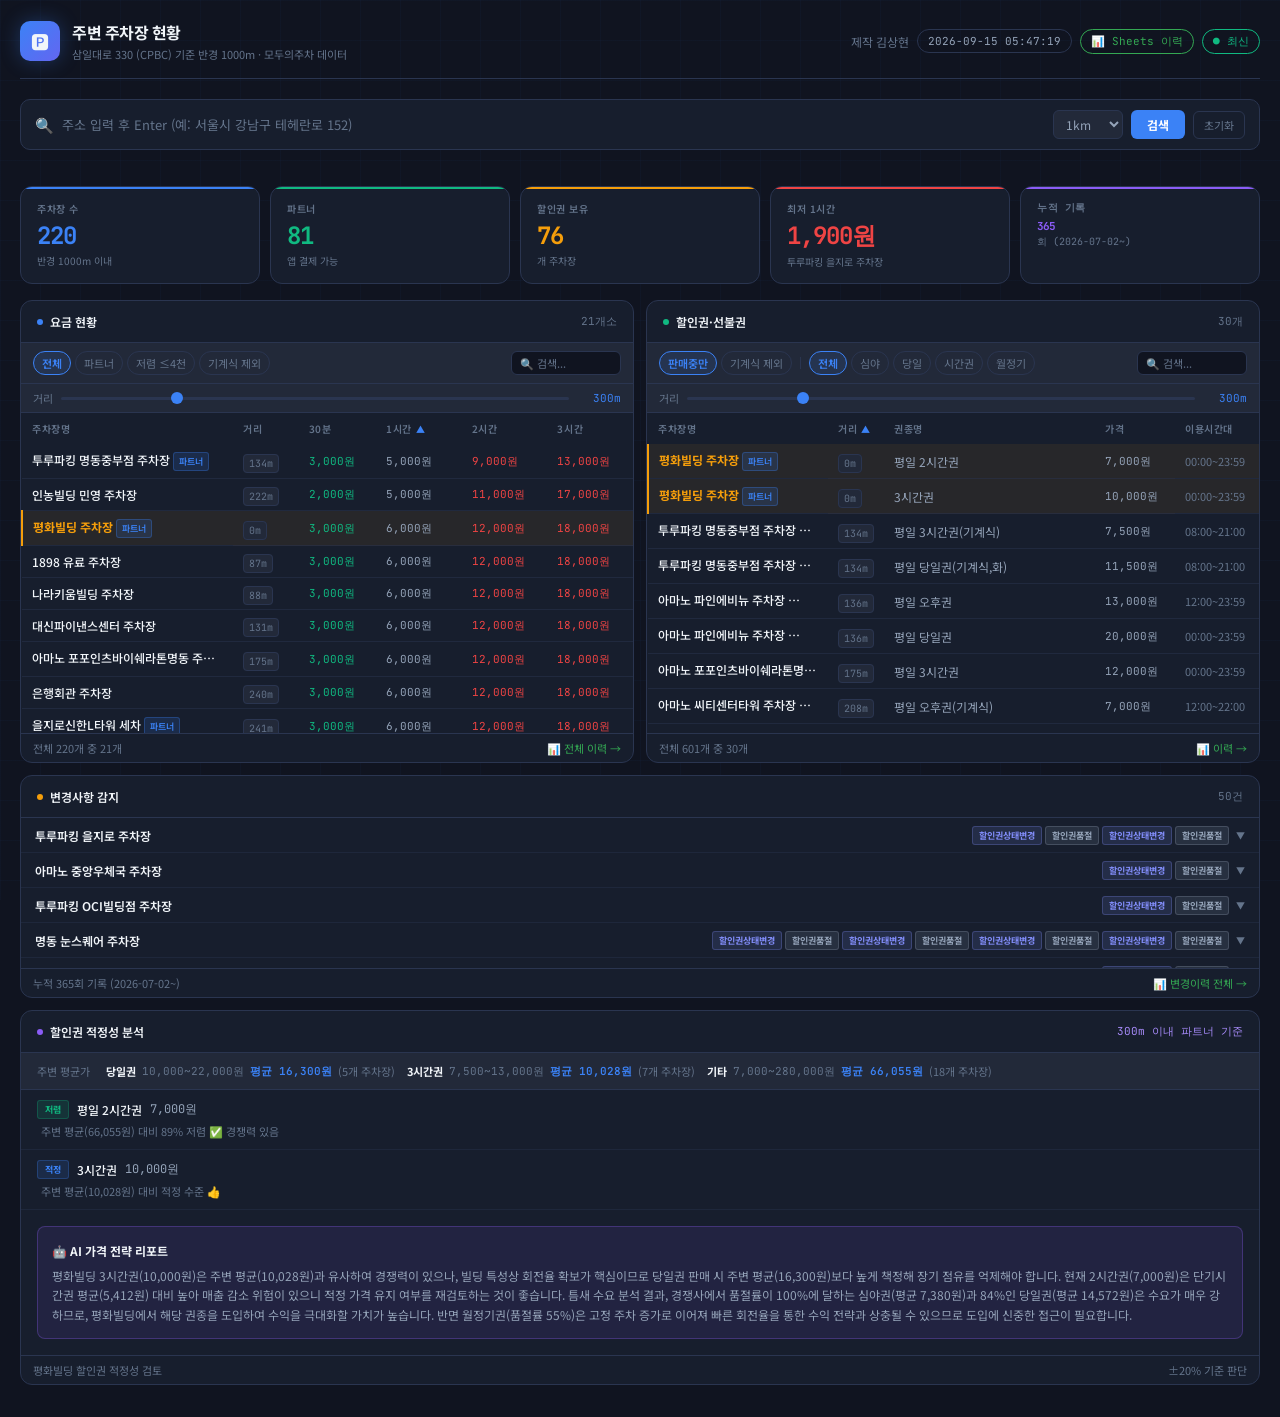
==== commit fcbe8561: "대시보드 업데이트 2026-09-15 05:47" ====
--- a/docs/index.html
+++ b/docs/index.html
@@ -126,7 +126,7 @@
     </div>
     <div class="hdr-r">
       <span style="font-size:12px;color:var(--t3);">제작 김상현</span>
-      <span class="badge">2026-09-15 02:50:24</span>
+      <span class="badge">2026-09-15 05:47:19</span>
       <a href="https://docs.google.com/spreadsheets/d/1E0llbaOGSsHWO1DPVRy14uUTSvPOhqJyk6OcyVvzG7w" target="_blank" class="badge sheets">📊 Sheets 이력</a>
       <span class="badge ok">최신</span>
     </div>
@@ -153,7 +153,7 @@
     <div class="kcard g"><div class="kl">파트너</div><div class="kv g">81</div><div class="ks">앱 결제 가능</div></div>
     <div class="kcard y"><div class="kl">할인권 보유</div><div class="kv y">76</div><div class="ks">개 주차장</div></div>
     <div class="kcard r"><div class="kl">최저 1시간</div><div class="kv r">1,900원</div><div class="ks">투루파킹 을지로 주차장</div></div>
-    <div class="kcard p"><div class="kl">누적 기록</div><div class="kv p">365</div><div class="ks">회 (2026-07-01~)</div></div>
+    <div class="kcard p"><div class="kl">누적 기록</div><div class="kv p">365</div><div class="ks">회 (2026-07-02~)</div></div>
   </div>
   <div class="grid">
     <div class="panel" id="pp">
@@ -215,9 +215,9 @@
       <div class="sb"><span id="t-st"></span><a href="https://docs.google.com/spreadsheets/d/1E0llbaOGSsHWO1DPVRy14uUTSvPOhqJyk6OcyVvzG7w" target="_blank">📊 이력 →</a></div>
     </div>
     <div class="panel full">
-      <div class="ph"><div class="pt"><span class="dot y"></span>변경사항 감지</div><span class="pc">52건</span></div>
-      <div class="change-wrap"><div class="cg"><div class="cg-hdr" onclick="tCG(this)"><span class="cg-name">투루파킹 을지로 주차장</span><span class="cg-badges"><span class="change-badge" style="background:#818CF822;color:#818CF8;border-color:#818CF844">할인권상태변경</span><span class="change-badge" style="background:#94A3B822;color:#94A3B8;border-color:#94A3B844">할인권품절</span></span><span class="cg-arr">▼</span></div><div class="cg-body"><div class="change-row" style="padding-left:28px"><span class="change-badge" style="background:#818CF822;color:#818CF8;border-color:#818CF844">할인권상태변경</span><div class="change-desc">[평일 당일권(화)] 판매중단</div></div><div class="change-row" style="padding-left:28px"><span class="change-badge" style="background:#94A3B822;color:#94A3B8;border-color:#94A3B844">할인권품절</span><div class="change-desc">[평일 당일권(화)] 품절</div></div></div></div><div class="cg"><div class="cg-hdr" onclick="tCG(this)"><span class="cg-name">아마노 중앙우체국 주차장</span><span class="cg-badges"><span class="change-badge" style="background:#818CF822;color:#818CF8;border-color:#818CF844">할인권상태변경</span><span class="change-badge" style="background:#94A3B822;color:#94A3B8;border-color:#94A3B844">할인권품절</span></span><span class="cg-arr">▼</span></div><div class="cg-body"><div class="change-row" style="padding-left:28px"><span class="change-badge" style="background:#818CF822;color:#818CF8;border-color:#818CF844">할인권상태변경</span><div class="change-desc">[평일 당일권(화)] 판매중단</div></div><div class="change-row" style="padding-left:28px"><span class="change-badge" style="background:#94A3B822;color:#94A3B8;border-color:#94A3B844">할인권품절</span><div class="change-desc">[평일 당일권(화)] 품절</div></div></div></div><div class="cg"><div class="cg-hdr" onclick="tCG(this)"><span class="cg-name">라루체 주차장</span><span class="cg-badges"><span class="change-badge" style="background:#818CF822;color:#818CF8;border-color:#818CF844">할인권상태변경</span><span class="change-badge" style="background:#94A3B822;color:#94A3B8;border-color:#94A3B844">할인권품절</span></span><span class="cg-arr">▼</span></div><div class="cg-body"><div class="change-row" style="padding-left:28px"><span class="change-badge" style="background:#818CF822;color:#818CF8;border-color:#818CF844">할인권상태변경</span><div class="change-desc">[평일 당일권] 판매시작</div></div><div class="change-row" style="padding-left:28px"><span class="change-badge" style="background:#94A3B822;color:#94A3B8;border-color:#94A3B844">할인권품절</span><div class="change-desc">[평일 당일권] 재입고</div></div></div></div><div class="cg"><div class="cg-hdr" onclick="tCG(this)"><span class="cg-name">평화빌딩 주차장</span><span class="cg-badges"><span class="change-badge" style="background:#818CF822;color:#818CF8;border-color:#818CF844">할인권상태변경</span><span class="change-badge" style="background:#94A3B822;color:#94A3B8;border-color:#94A3B844">할인권품절</span></span><span class="cg-arr">▼</span></div><div class="cg-body"><div class="change-row" style="padding-left:28px"><span class="change-badge" style="background:#818CF822;color:#818CF8;border-color:#818CF844">할인권상태변경</span><div class="change-desc">[당일권] 판매중단</div></div><div class="change-row" style="padding-left:28px"><span class="change-badge" style="background:#94A3B822;color:#94A3B8;border-color:#94A3B844">할인권품절</span><div class="change-desc">[당일권] 품절</div></div></div></div><div class="cg"><div class="cg-hdr" onclick="tCG(this)"><span class="cg-name">투루파킹 을지로신한L타워 주차장</span><span class="cg-badges"><span class="change-badge" style="background:#818CF822;color:#818CF8;border-color:#818CF844">할인권상태변경</span><span class="change-badge" style="background:#94A3B822;color:#94A3B8;border-color:#94A3B844">할인권품절</span></span><span class="cg-arr">▼</span></div><div class="cg-body"><div class="change-row" style="padding-left:28px"><span class="change-badge" style="background:#818CF822;color:#818CF8;border-color:#818CF844">할인권상태변경</span><div class="change-desc">[평일 당일권(화)] 판매중단</div></div><div class="change-row" style="padding-left:28px"><span class="change-badge" style="background:#94A3B822;color:#94A3B8;border-color:#94A3B844">할인권품절</span><div class="change-desc">[평일 당일권(화)] 품절</div></div></div></div><div class="cg"><div class="cg-hdr" onclick="tCG(this)"><span class="cg-name">투루파킹 을지로3가점 주차장</span><span class="cg-badges"><span class="change-badge" style="background:#818CF822;color:#818CF8;border-color:#818CF844">할인권상태변경</span><span class="change-badge" style="background:#94A3B822;color:#94A3B8;border-color:#94A3B844">할인권품절</span></span><span class="cg-arr">▼</span></div><div class="cg-body"><div class="change-row" style="padding-left:28px"><span class="change-badge" style="background:#818CF822;color:#818CF8;border-color:#818CF844">할인권상태변경</span><div class="change-desc">[평일 당일권(화)] 판매중단</div></div><div class="change-row" style="padding-left:28px"><span class="change-badge" style="background:#94A3B822;color:#94A3B8;border-color:#94A3B844">할인권품절</span><div class="change-desc">[평일 당일권(화)] 품절</div></div></div></div><div class="cg"><div class="cg-hdr" onclick="tCG(this)"><span class="cg-name">투루파킹 다동패스트파이브타워 주차장</span><span class="cg-badges"><span class="change-badge" style="background:#818CF822;color:#818CF8;border-color:#818CF844">할인권상태변경</span><span class="change-badge" style="background:#94A3B822;color:#94A3B8;border-color:#94A3B844">할인권품절</span><span class="change-badge" style="background:#818CF822;color:#818CF8;border-color:#818CF844">할인권상태변경</span><span class="change-badge" style="background:#94A3B822;color:#94A3B8;border-color:#94A3B844">할인권품절</span></span><span class="cg-arr">▼</span></div><div class="cg-body"><div class="change-row" style="padding-left:28px"><span class="change-badge" style="background:#818CF822;color:#818CF8;border-color:#818CF844">할인권상태변경</span><div class="change-desc">[평일 당일권(화)] 판매중단</div></div><div class="change-row" style="padding-left:28px"><span class="change-badge" style="background:#94A3B822;color:#94A3B8;border-color:#94A3B844">할인권품절</span><div class="change-desc">[평일 당일권(화)] 품절</div></div><div class="change-row" style="padding-left:28px"><span class="change-badge" style="background:#818CF822;color:#818CF8;border-color:#818CF844">할인권상태변경</span><div class="change-desc">[평일 6시간권(화)] 판매시작</div></div><div class="change-row" style="padding-left:28px"><span class="change-badge" style="background:#94A3B822;color:#94A3B8;border-color:#94A3B844">할인권품절</span><div class="change-desc">[평일 6시간권(화)] 재입고</div></div></div></div><div class="cg"><div class="cg-hdr" onclick="tCG(this)"><span class="cg-name">어반포트 을지로입구역 센터플레이스 주차장</span><span class="cg-badges"><span class="change-badge" style="background:#818CF822;color:#818CF8;border-color:#818CF844">할인권상태변경</span><span class="change-badge" style="background:#94A3B822;color:#94A3B8;border-color:#94A3B844">할인권품절</span><span class="change-badge" style="background:#818CF822;color:#818CF8;border-color:#818CF844">할인권상태변경</span><span class="change-badge" style="background:#94A3B822;color:#94A3B8;border-color:#94A3B844">할인권품절</span></span><span class="cg-arr">▼</span></div><div class="cg-body"><div class="change-row" style="padding-left:28px"><span class="change-badge" style="background:#818CF822;color:#818CF8;border-color:#818CF844">할인권상태변경</span><div class="change-desc">[평일 당일권] 판매중단</div></div><div class="change-row" style="padding-left:28px"><span class="change-badge" style="background:#94A3B822;color:#94A3B8;border-color:#94A3B844">할인권품절</span><div class="change-desc">[평일 당일권] 품절</div></div><div class="change-row" style="padding-left:28px"><span class="change-badge" style="background:#818CF822;color:#818CF8;border-color:#818CF844">할인권상태변경</span><div class="change-desc">[평일 6시간권] 판매시작</div></div><div class="change-row" style="padding-left:28px"><span class="change-badge" style="background:#94A3B822;color:#94A3B8;border-color:#94A3B844">할인권품절</span><div class="change-desc">[평일 6시간권] 재입고</div></div></div></div><div class="cg"><div class="cg-hdr" onclick="tCG(this)"><span class="cg-name">투루파킹 충무로역행복점 주차장</span><span class="cg-badges"><span class="change-badge" style="background:#818CF822;color:#818CF8;border-color:#818CF844">할인권상태변경</span><span class="change-badge" style="background:#94A3B822;color:#94A3B8;border-color:#94A3B844">할인권품절</span></span><span class="cg-arr">▼</span></div><div class="cg-body"><div class="change-row" style="padding-left:28px"><span class="change-badge" style="background:#818CF822;color:#818CF8;border-color:#818CF844">할인권상태변경</span><div class="change-desc">[평일 2시간권] 판매중단</div></div><div class="change-row" style="padding-left:28px"><span class="change-badge" style="background:#94A3B822;color:#94A3B8;border-color:#94A3B844">할인권품절</span><div class="change-desc">[평일 2시간권] 품절</div></div></div></div><div class="cg"><div class="cg-hdr" onclick="tCG(this)"><span class="cg-name">어반포트 회현역 AK타워 주차장</span><span class="cg-badges"><span class="change-badge" style="background:#818CF822;color:#818CF8;border-color:#818CF844">할인권상태변경</span><span class="change-badge" style="background:#94A3B822;color:#94A3B8;border-color:#94A3B844">할인권품절</span><span class="change-badge" style="background:#818CF822;color:#818CF8;border-color:#818CF844">할인권상태변경</span><span class="change-badge" style="background:#94A3B822;color:#94A3B8;border-color:#94A3B844">할인권품절</span></span><span class="cg-arr">▼</span></div><div class="cg-body"><div class="change-row" style="padding-left:28px"><span class="change-badge" style="background:#818CF822;color:#818CF8;border-color:#818CF844">할인권상태변경</span><div class="change-desc">[평일 3시간권] 판매중단</div></div><div class="change-row" style="padding-left:28px"><span class="change-badge" style="background:#94A3B822;color:#94A3B8;border-color:#94A3B844">할인권품절</span><div class="change-desc">[평일 3시간권] 품절</div></div><div class="change-row" style="padding-left:28px"><span class="change-badge" style="background:#818CF822;color:#818CF8;border-color:#818CF844">할인권상태변경</span><div class="change-desc">[평일 6시간권] 판매중단</div></div><div class="change-row" style="padding-left:28px"><span class="change-badge" style="background:#94A3B822;color:#94A3B8;border-color:#94A3B844">할인권품절</span><div class="change-desc">[평일 6시간권] 품절</div></div></div></div><div class="cg"><div class="cg-hdr" onclick="tCG(this)"><span class="cg-name">어반포트 더존을지타워 주차장</span><span class="cg-badges"><span class="change-badge" style="background:#818CF822;color:#818CF8;border-color:#818CF844">할인권상태변경</span><span class="change-badge" style="background:#94A3B822;color:#94A3B8;border-color:#94A3B844">할인권품절</span></span><span class="cg-arr">▼</span></div><div class="cg-body"><div class="change-row" style="padding-left:28px"><span class="change-badge" style="background:#818CF822;color:#818CF8;border-color:#818CF844">할인권상태변경</span><div class="change-desc">[평일 당일권(지하4층 전용)] 판매중단</div></div><div class="change-row" style="padding-left:28px"><span class="change-badge" style="background:#94A3B822;color:#94A3B8;border-color:#94A3B844">할인권품절</span><div class="change-desc">[평일 당일권(지하4층 전용)] 품절</div></div></div></div><div class="cg"><div class="cg-hdr" onclick="tCG(this)"><span class="cg-name">아마노 파인에비뉴 주차장</span><span class="cg-badges"><span class="change-badge" style="background:#818CF822;color:#818CF8;border-color:#818CF844">할인권상태변경</span><span class="change-badge" style="background:#94A3B822;color:#94A3B8;border-color:#94A3B844">할인권품절</span></span><span class="cg-arr">▼</span></div><div class="cg-body"><div class="change-row" style="padding-left:28px"><span class="change-badge" style="background:#818CF822;color:#818CF8;border-color:#818CF844">할인권상태변경</span><div class="change-desc">[평일 오후권] 판매시작</div></div><div class="change-row" style="padding-left:28px"><span class="change-badge" style="background:#94A3B822;color:#94A3B8;border-color:#94A3B844">할인권품절</span><div class="change-desc">[평일 오후권] 재입고</div></div></div></div><div class="cg"><div class="cg-hdr" onclick="tCG(this)"><span class="cg-name">투루파킹 청계크리스탈스퀘어 주차장</span><span class="cg-badges"><span class="change-badge" style="background:#818CF822;color:#818CF8;border-color:#818CF844">할인권상태변경</span><span class="change-badge" style="background:#94A3B822;color:#94A3B8;border-color:#94A3B844">할인권품절</span><span class="change-badge" style="background:#818CF822;color:#818CF8;border-color:#818CF844">할인권상태변경</span><span class="change-badge" style="background:#94A3B822;color:#94A3B8;border-color:#94A3B844">할인권품절</span><span class="change-badge" style="background:#818CF822;color:#818CF8;border-color:#818CF844">할인권상태변경</span><span class="change-badge" style="background:#94A3B822;color:#94A3B8;border-color:#94A3B844">할인권품절</span></span><span class="cg-arr">▼</span></div><div class="cg-body"><div class="change-row" style="padding-left:28px"><span class="change-badge" style="background:#818CF822;color:#818CF8;border-color:#818CF844">할인권상태변경</span><div class="change-desc">[평일 3시간권(화)] 판매중단</div></div><div class="change-row" style="padding-left:28px"><span class="change-badge" style="background:#94A3B822;color:#94A3B8;border-color:#94A3B844">할인권품절</span><div class="change-desc">[평일 3시간권(화)] 품절</div></div><div class="change-row" style="padding-left:28px"><span class="change-badge" style="background:#818CF822;color:#818CF8;border-color:#818CF844">할인권상태변경</span><div class="change-desc">[평일 당일권(화)] 판매시작</div></div><div class="change-row" style="padding-left:28px"><span class="change-badge" style="background:#94A3B822;color:#94A3B8;border-color:#94A3B844">할인권품절</span><div class="change-desc">[평일 당일권(화)] 재입고</div></div><div class="change-row" style="padding-left:28px"><span class="change-badge" style="background:#818CF822;color:#818CF8;border-color:#818CF844">할인권상태변경</span><div class="change-desc">[평일 오후권(화, 특가)] 판매시작</div></div><div class="change-row" style="padding-left:28px"><span class="change-badge" style="background:#94A3B822;color:#94A3B8;border-color:#94A3B844">할인권품절</span><div class="change-desc">[평일 오후권(화, 특가)] 재입고</div></div></div></div><div class="cg"><div class="cg-hdr" onclick="tCG(this)"><span class="cg-name">아마노 케이스퀘어시티 주차장</span><span class="cg-badges"><span class="change-badge" style="background:#818CF822;color:#818CF8;border-color:#818CF844">할인권상태변경</span><span class="change-badge" style="background:#94A3B822;color:#94A3B8;border-color:#94A3B844">할인권품절</span><span class="change-badge" style="background:#818CF822;color:#818CF8;border-color:#818CF844">할인권상태변경</span><span class="change-badge" style="background:#94A3B822;color:#94A3B8;border-color:#94A3B844">할인권품절</span></span><span class="cg-arr">▼</span></div><div class="cg-body"><div class="change-row" style="padding-left:28px"><span class="change-badge" style="background:#818CF822;color:#818CF8;border-color:#818CF844">할인권상태변경</span><div class="change-desc">[평일 당일권] 판매중단</div></div><div class="change-row" style="padding-left:28px"><span class="change-badge" style="background:#94A3B822;color:#94A3B8;border-color:#94A3B844">할인권품절</span><div class="change-desc">[평일 당일권] 품절</div></div><div class="change-row" style="padding-left:28px"><span class="change-badge" style="background:#818CF822;color:#818CF8;border-color:#818CF844">할인권상태변경</span><div class="change-desc">[평일 4시간권] 판매중단</div></div><div class="change-row" style="padding-left:28px"><span class="change-badge" style="background:#94A3B822;color:#94A3B8;border-color:#94A3B844">할인권품절</span><div class="change-desc">[평일 4시간권] 품절</div></div></div></div><div class="cg"><div class="cg-hdr" onclick="tCG(this)"><span class="cg-name">투루파킹 오라카이인사동 주차장</span><span class="cg-badges"><span class="change-badge" style="background:#818CF822;color:#818CF8;border-color:#818CF844">할인권상태변경</span><span class="change-badge" style="background:#94A3B822;color:#94A3B8;border-color:#94A3B844">할인권품절</span></span><span class="cg-arr">▼</span></div><div class="cg-body"><div class="change-row" style="padding-left:28px"><span class="change-badge" style="background:#818CF822;color:#818CF8;border-color:#818CF844">할인권상태변경</span><div class="change-desc">[평일 오후 6시간권] 판매시작</div></div><div class="change-row" style="padding-left:28px"><span class="change-badge" style="background:#94A3B822;color:#94A3B8;border-color:#94A3B844">할인권품절</span><div class="change-desc">[평일 오후 6시간권] 재입고</div></div></div></div><div class="cg"><div class="cg-hdr" onclick="tCG(this)"><span class="cg-name">투루파킹 나인트리명동2 주차장</span><span class="cg-badges"><span class="change-badge" style="background:#818CF822;color:#818CF8;border-color:#818CF844">할인권상태변경</span><span class="change-badge" style="background:#94A3B822;color:#94A3B8;border-color:#94A3B844">할인권품절</span><span class="change-badge" style="background:#818CF822;color:#818CF8;border-color:#818CF844">할인권상태변경</span><span class="change-badge" style="background:#94A3B822;color:#94A3B8;border-color:#94A3B844">할인권품절</span></span><span class="cg-arr">▼</span></div><div class="cg-body"><div class="change-row" style="padding-left:28px"><span class="change-badge" style="background:#818CF822;color:#818CF8;border-color:#818CF844">할인권상태변경</span><div class="change-desc">[평일 3시간권(화)] 판매중단</div></div><div class="change-row" style="padding-left:28px"><span class="change-badge" style="background:#94A3B822;color:#94A3B8;border-color:#94A3B844">할인권품절</span><div class="change-desc">[평일 3시간권(화)] 품절</div></div><div class="change-row" style="padding-left:28px"><span class="change-badge" style="background:#818CF822;color:#818CF8;border-color:#818CF844">할인권상태변경</span><div class="change-desc">[평일 당일권(화)] 판매중단</div></div><div class="change-row" style="padding-left:28px"><span class="change-badge" style="background:#94A3B822;color:#94A3B8;border-color:#94A3B844">할인권품절</span><div class="change-desc">[평일 당일권(화)] 품절</div></div></div></div><div class="cg"><div class="cg-hdr" onclick="tCG(this)"><span class="cg-name">아마노 씨티센터타워 주차장</span><span class="cg-badges"><span class="change-badge" style="background:#818CF822;color:#818CF8;border-color:#818CF844">할인권상태변경</span><span class="change-badge" style="background:#94A3B822;color:#94A3B8;border-color:#94A3B844">할인권품절</span></span><span class="cg-arr">▼</span></div><div class="cg-body"><div class="change-row" style="padding-left:28px"><span class="change-badge" style="background:#818CF822;color:#818CF8;border-color:#818CF844">할인권상태변경</span><div class="change-desc">[평일 오후권(기계식)] 판매시작</div></div><div class="change-row" style="padding-left:28px"><span class="change-badge" style="background:#94A3B822;color:#94A3B8;border-color:#94A3B844">할인권품절</span><div class="change-desc">[평일 오후권(기계식)] 재입고</div></div></div></div><div class="cg"><div class="cg-hdr" onclick="tCG(this)"><span class="cg-name">아마노 남산스퀘어 주차장</span><span class="cg-badges"><span class="change-badge" style="background:#818CF822;color:#818CF8;border-color:#818CF844">할인권상태변경</span><span class="change-badge" style="background:#94A3B822;color:#94A3B8;border-color:#94A3B844">할인권품절</span><span class="change-badge" style="background:#818CF822;color:#818CF8;border-color:#818CF844">할인권상태변경</span><span class="change-badge" style="background:#94A3B822;color:#94A3B8;border-color:#94A3B844">할인권품절</span></span><span class="cg-arr">▼</span></div><div class="cg-body"><div class="change-row" style="padding-left:28px"><span class="change-badge" style="background:#818CF822;color:#818CF8;border-color:#818CF844">할인권상태변경</span><div class="change-desc">[평일 6시간권(자주식)] 판매중단</div></div><div class="change-row" style="padding-left:28px"><span class="change-badge" style="background:#94A3B822;color:#94A3B8;border-color:#94A3B844">할인권품절</span><div class="change-desc">[평일 6시간권(자주식)] 품절</div></div><div class="change-row" style="padding-left:28px"><span class="change-badge" style="background:#818CF822;color:#818CF8;border-color:#818CF844">할인권상태변경</span><div class="change-desc">[평일 1시간권(자주식)] 판매중단</div></div><div class="change-row" style="padding-left:28px"><span class="change-badge" style="background:#94A3B822;color:#94A3B8;border-color:#94A3B844">할인권품절</span><div class="change-desc">[평일 1시간권(자주식)] 품절</div></div></div></div></div>
-      <div class="sb"><span>누적 365회 기록 (2026-07-01~)</span><a href="https://docs.google.com/spreadsheets/d/1E0llbaOGSsHWO1DPVRy14uUTSvPOhqJyk6OcyVvzG7w" target="_blank">📊 변경이력 전체 →</a></div>
+      <div class="ph"><div class="pt"><span class="dot y"></span>변경사항 감지</div><span class="pc">50건</span></div>
+      <div class="change-wrap"><div class="cg"><div class="cg-hdr" onclick="tCG(this)"><span class="cg-name">투루파킹 을지로 주차장</span><span class="cg-badges"><span class="change-badge" style="background:#818CF822;color:#818CF8;border-color:#818CF844">할인권상태변경</span><span class="change-badge" style="background:#94A3B822;color:#94A3B8;border-color:#94A3B844">할인권품절</span><span class="change-badge" style="background:#818CF822;color:#818CF8;border-color:#818CF844">할인권상태변경</span><span class="change-badge" style="background:#94A3B822;color:#94A3B8;border-color:#94A3B844">할인권품절</span></span><span class="cg-arr">▼</span></div><div class="cg-body"><div class="change-row" style="padding-left:28px"><span class="change-badge" style="background:#818CF822;color:#818CF8;border-color:#818CF844">할인권상태변경</span><div class="change-desc">[평일 오후 3시간권] 판매시작</div></div><div class="change-row" style="padding-left:28px"><span class="change-badge" style="background:#94A3B822;color:#94A3B8;border-color:#94A3B844">할인권품절</span><div class="change-desc">[평일 오후 3시간권] 재입고</div></div><div class="change-row" style="padding-left:28px"><span class="change-badge" style="background:#818CF822;color:#818CF8;border-color:#818CF844">할인권상태변경</span><div class="change-desc">[평일 오후권(화, 특가)] 판매시작</div></div><div class="change-row" style="padding-left:28px"><span class="change-badge" style="background:#94A3B822;color:#94A3B8;border-color:#94A3B844">할인권품절</span><div class="change-desc">[평일 오후권(화, 특가)] 재입고</div></div></div></div><div class="cg"><div class="cg-hdr" onclick="tCG(this)"><span class="cg-name">아마노 중앙우체국 주차장</span><span class="cg-badges"><span class="change-badge" style="background:#818CF822;color:#818CF8;border-color:#818CF844">할인권상태변경</span><span class="change-badge" style="background:#94A3B822;color:#94A3B8;border-color:#94A3B844">할인권품절</span></span><span class="cg-arr">▼</span></div><div class="cg-body"><div class="change-row" style="padding-left:28px"><span class="change-badge" style="background:#818CF822;color:#818CF8;border-color:#818CF844">할인권상태변경</span><div class="change-desc">[평일 당일권(화)] 판매시작</div></div><div class="change-row" style="padding-left:28px"><span class="change-badge" style="background:#94A3B822;color:#94A3B8;border-color:#94A3B844">할인권품절</span><div class="change-desc">[평일 당일권(화)] 재입고</div></div></div></div><div class="cg"><div class="cg-hdr" onclick="tCG(this)"><span class="cg-name">투루파킹 OCI빌딩점 주차장</span><span class="cg-badges"><span class="change-badge" style="background:#818CF822;color:#818CF8;border-color:#818CF844">할인권상태변경</span><span class="change-badge" style="background:#94A3B822;color:#94A3B8;border-color:#94A3B844">할인권품절</span></span><span class="cg-arr">▼</span></div><div class="cg-body"><div class="change-row" style="padding-left:28px"><span class="change-badge" style="background:#818CF822;color:#818CF8;border-color:#818CF844">할인권상태변경</span><div class="change-desc">[평일 3시간권(월~목)] 판매중단</div></div><div class="change-row" style="padding-left:28px"><span class="change-badge" style="background:#94A3B822;color:#94A3B8;border-color:#94A3B844">할인권품절</span><div class="change-desc">[평일 3시간권(월~목)] 품절</div></div></div></div><div class="cg"><div class="cg-hdr" onclick="tCG(this)"><span class="cg-name">명동 눈스퀘어 주차장</span><span class="cg-badges"><span class="change-badge" style="background:#818CF822;color:#818CF8;border-color:#818CF844">할인권상태변경</span><span class="change-badge" style="background:#94A3B822;color:#94A3B8;border-color:#94A3B844">할인권품절</span><span class="change-badge" style="background:#818CF822;color:#818CF8;border-color:#818CF844">할인권상태변경</span><span class="change-badge" style="background:#94A3B822;color:#94A3B8;border-color:#94A3B844">할인권품절</span><span class="change-badge" style="background:#818CF822;color:#818CF8;border-color:#818CF844">할인권상태변경</span><span class="change-badge" style="background:#94A3B822;color:#94A3B8;border-color:#94A3B844">할인권품절</span><span class="change-badge" style="background:#818CF822;color:#818CF8;border-color:#818CF844">할인권상태변경</span><span class="change-badge" style="background:#94A3B822;color:#94A3B8;border-color:#94A3B844">할인권품절</span></span><span class="cg-arr">▼</span></div><div class="cg-body"><div class="change-row" style="padding-left:28px"><span class="change-badge" style="background:#818CF822;color:#818CF8;border-color:#818CF844">할인권상태변경</span><div class="change-desc">[당일권(기계식)] 판매중단</div></div><div class="change-row" style="padding-left:28px"><span class="change-badge" style="background:#94A3B822;color:#94A3B8;border-color:#94A3B844">할인권품절</span><div class="change-desc">[당일권(기계식)] 품절</div></div><div class="change-row" style="padding-left:28px"><span class="change-badge" style="background:#818CF822;color:#818CF8;border-color:#818CF844">할인권상태변경</span><div class="change-desc">[3시간권(기계식)] 판매중단</div></div><div class="change-row" style="padding-left:28px"><span class="change-badge" style="background:#94A3B822;color:#94A3B8;border-color:#94A3B844">할인권품절</span><div class="change-desc">[3시간권(기계식)] 품절</div></div><div class="change-row" style="padding-left:28px"><span class="change-badge" style="background:#818CF822;color:#818CF8;border-color:#818CF844">할인권상태변경</span><div class="change-desc">[월정기권(기계식/SUV,RV)] 판매중단</div></div><div class="change-row" style="padding-left:28px"><span class="change-badge" style="background:#94A3B822;color:#94A3B8;border-color:#94A3B844">할인권품절</span><div class="change-desc">[월정기권(기계식/SUV,RV)] 품절</div></div><div class="change-row" style="padding-left:28px"><span class="change-badge" style="background:#818CF822;color:#818CF8;border-color:#818CF844">할인권상태변경</span><div class="change-desc">[월정기권(기계식/승용)] 판매중단</div></div><div class="change-row" style="padding-left:28px"><span class="change-badge" style="background:#94A3B822;color:#94A3B8;border-color:#94A3B844">할인권품절</span><div class="change-desc">[월정기권(기계식/승용)] 품절</div></div></div></div><div class="cg"><div class="cg-hdr" onclick="tCG(this)"><span class="cg-name">투루파킹 을지로국제빌딩 주차장</span><span class="cg-badges"><span class="change-badge" style="background:#818CF822;color:#818CF8;border-color:#818CF844">할인권상태변경</span><span class="change-badge" style="background:#94A3B822;color:#94A3B8;border-color:#94A3B844">할인권품절</span></span><span class="cg-arr">▼</span></div><div class="cg-body"><div class="change-row" style="padding-left:28px"><span class="change-badge" style="background:#818CF822;color:#818CF8;border-color:#818CF844">할인권상태변경</span><div class="change-desc">[평일 오후권(14시부터 이용 가능,카리프트,화)] 판매시작</div></div><div class="change-row" style="padding-left:28px"><span class="change-badge" style="background:#94A3B822;color:#94A3B8;border-color:#94A3B844">할인권품절</span><div class="change-desc">[평일 오후권(14시부터 이용 가능,카리프트,화)] 재입고</div></div></div></div><div class="cg"><div class="cg-hdr" onclick="tCG(this)"><span class="cg-name">투루파킹 다동패스트파이브타워 주차장</span><span class="cg-badges"><span class="change-badge" style="background:#818CF822;color:#818CF8;border-color:#818CF844">할인권상태변경</span><span class="change-badge" style="background:#94A3B822;color:#94A3B8;border-color:#94A3B844">할인권품절</span></span><span class="cg-arr">▼</span></div><div class="cg-body"><div class="change-row" style="padding-left:28px"><span class="change-badge" style="background:#818CF822;color:#818CF8;border-color:#818CF844">할인권상태변경</span><div class="change-desc">[평일 6시간권(화)] 판매중단</div></div><div class="change-row" style="padding-left:28px"><span class="change-badge" style="background:#94A3B822;color:#94A3B8;border-color:#94A3B844">할인권품절</span><div class="change-desc">[평일 6시간권(화)] 품절</div></div></div></div><div class="cg"><div class="cg-hdr" onclick="tCG(this)"><span class="cg-name">어반포트 을지로입구역 센터플레이스 주차장</span><span class="cg-badges"><span class="change-badge" style="background:#818CF822;color:#818CF8;border-color:#818CF844">할인권상태변경</span><span class="change-badge" style="background:#94A3B822;color:#94A3B8;border-color:#94A3B844">할인권품절</span></span><span class="cg-arr">▼</span></div><div class="cg-body"><div class="change-row" style="padding-left:28px"><span class="change-badge" style="background:#818CF822;color:#818CF8;border-color:#818CF844">할인권상태변경</span><div class="change-desc">[평일 6시간권] 판매중단</div></div><div class="change-row" style="padding-left:28px"><span class="change-badge" style="background:#94A3B822;color:#94A3B8;border-color:#94A3B844">할인권품절</span><div class="change-desc">[평일 6시간권] 품절</div></div></div></div><div class="cg"><div class="cg-hdr" onclick="tCG(this)"><span class="cg-name">투루파킹 충무로역행복점 주차장</span><span class="cg-badges"><span class="change-badge" style="background:#818CF822;color:#818CF8;border-color:#818CF844">할인권상태변경</span><span class="change-badge" style="background:#94A3B822;color:#94A3B8;border-color:#94A3B844">할인권품절</span></span><span class="cg-arr">▼</span></div><div class="cg-body"><div class="change-row" style="padding-left:28px"><span class="change-badge" style="background:#818CF822;color:#818CF8;border-color:#818CF844">할인권상태변경</span><div class="change-desc">[평일 당일권(화)] 판매중단</div></div><div class="change-row" style="padding-left:28px"><span class="change-badge" style="background:#94A3B822;color:#94A3B8;border-color:#94A3B844">할인권품절</span><div class="change-desc">[평일 당일권(화)] 품절</div></div></div></div><div class="cg"><div class="cg-hdr" onclick="tCG(this)"><span class="cg-name">어반포트 회현역 AK타워 주차장</span><span class="cg-badges"><span class="change-badge" style="background:#818CF822;color:#818CF8;border-color:#818CF844">할인권상태변경</span><span class="change-badge" style="background:#94A3B822;color:#94A3B8;border-color:#94A3B844">할인권품절</span></span><span class="cg-arr">▼</span></div><div class="cg-body"><div class="change-row" style="padding-left:28px"><span class="change-badge" style="background:#818CF822;color:#818CF8;border-color:#818CF844">할인권상태변경</span><div class="change-desc">[평일 당일권(월~목)] 판매중단</div></div><div class="change-row" style="padding-left:28px"><span class="change-badge" style="background:#94A3B822;color:#94A3B8;border-color:#94A3B844">할인권품절</span><div class="change-desc">[평일 당일권(월~목)] 품절</div></div></div></div><div class="cg"><div class="cg-hdr" onclick="tCG(this)"><span class="cg-name">어반포트 더존을지타워 주차장</span><span class="cg-badges"><span class="change-badge" style="background:#818CF822;color:#818CF8;border-color:#818CF844">할인권상태변경</span><span class="change-badge" style="background:#94A3B822;color:#94A3B8;border-color:#94A3B844">할인권품절</span></span><span class="cg-arr">▼</span></div><div class="cg-body"><div class="change-row" style="padding-left:28px"><span class="change-badge" style="background:#818CF822;color:#818CF8;border-color:#818CF844">할인권상태변경</span><div class="change-desc">[평일 오후 6시간권(지하 4층 전용/14시 이후 입차)] 판매시작</div></div><div class="change-row" style="padding-left:28px"><span class="change-badge" style="background:#94A3B822;color:#94A3B8;border-color:#94A3B844">할인권품절</span><div class="change-desc">[평일 오후 6시간권(지하 4층 전용/14시 이후 입차)] 재입고</div></div></div></div><div class="cg"><div class="cg-hdr" onclick="tCG(this)"><span class="cg-name">투루파킹 소테츠호텔즈명동점 주차장</span><span class="cg-badges"><span class="change-badge" style="background:#818CF822;color:#818CF8;border-color:#818CF844">할인권상태변경</span><span class="change-badge" style="background:#94A3B822;color:#94A3B8;border-color:#94A3B844">할인권품절</span></span><span class="cg-arr">▼</span></div><div class="cg-body"><div class="change-row" style="padding-left:28px"><span class="change-badge" style="background:#818CF822;color:#818CF8;border-color:#818CF844">할인권상태변경</span><div class="change-desc">[평일 3시간권] 판매중단</div></div><div class="change-row" style="padding-left:28px"><span class="change-badge" style="background:#94A3B822;color:#94A3B8;border-color:#94A3B844">할인권품절</span><div class="change-desc">[평일 3시간권] 품절</div></div></div></div><div class="cg"><div class="cg-hdr" onclick="tCG(this)"><span class="cg-name">아마노 스테이트타워남산 주차장</span><span class="cg-badges"><span class="change-badge" style="background:#818CF822;color:#818CF8;border-color:#818CF844">할인권상태변경</span><span class="change-badge" style="background:#94A3B822;color:#94A3B8;border-color:#94A3B844">할인권품절</span></span><span class="cg-arr">▼</span></div><div class="cg-body"><div class="change-row" style="padding-left:28px"><span class="change-badge" style="background:#818CF822;color:#818CF8;border-color:#818CF844">할인권상태변경</span><div class="change-desc">[평일 당일권(월~수)] 판매중단</div></div><div class="change-row" style="padding-left:28px"><span class="change-badge" style="background:#94A3B822;color:#94A3B8;border-color:#94A3B844">할인권품절</span><div class="change-desc">[평일 당일권(월~수)] 품절</div></div></div></div><div class="cg"><div class="cg-hdr" onclick="tCG(this)"><span class="cg-name">투루파킹 청계크리스탈스퀘어 주차장</span><span class="cg-badges"><span class="change-badge" style="background:#818CF822;color:#818CF8;border-color:#818CF844">할인권상태변경</span><span class="change-badge" style="background:#94A3B822;color:#94A3B8;border-color:#94A3B844">할인권품절</span><span class="change-badge" style="background:#818CF822;color:#818CF8;border-color:#818CF844">할인권상태변경</span><span class="change-badge" style="background:#94A3B822;color:#94A3B8;border-color:#94A3B844">할인권품절</span></span><span class="cg-arr">▼</span></div><div class="cg-body"><div class="change-row" style="padding-left:28px"><span class="change-badge" style="background:#818CF822;color:#818CF8;border-color:#818CF844">할인권상태변경</span><div class="change-desc">[평일 당일권(화)] 판매중단</div></div><div class="change-row" style="padding-left:28px"><span class="change-badge" style="background:#94A3B822;color:#94A3B8;border-color:#94A3B844">할인권품절</span><div class="change-desc">[평일 당일권(화)] 품절</div></div><div class="change-row" style="padding-left:28px"><span class="change-badge" style="background:#818CF822;color:#818CF8;border-color:#818CF844">할인권상태변경</span><div class="change-desc">[평일 오후권(화, 특가)] 판매중단</div></div><div class="change-row" style="padding-left:28px"><span class="change-badge" style="background:#94A3B822;color:#94A3B8;border-color:#94A3B844">할인권품절</span><div class="change-desc">[평일 오후권(화, 특가)] 품절</div></div></div></div><div class="cg"><div class="cg-hdr" onclick="tCG(this)"><span class="cg-name">투루파킹 충무로흥국빌딩 주차장</span><span class="cg-badges"><span class="change-badge" style="background:#818CF822;color:#818CF8;border-color:#818CF844">할인권상태변경</span><span class="change-badge" style="background:#94A3B822;color:#94A3B8;border-color:#94A3B844">할인권품절</span></span><span class="cg-arr">▼</span></div><div class="cg-body"><div class="change-row" style="padding-left:28px"><span class="change-badge" style="background:#818CF822;color:#818CF8;border-color:#818CF844">할인권상태변경</span><div class="change-desc">[평일 1시간권] 판매중단</div></div><div class="change-row" style="padding-left:28px"><span class="change-badge" style="background:#94A3B822;color:#94A3B8;border-color:#94A3B844">할인권품절</span><div class="change-desc">[평일 1시간권] 품절</div></div></div></div><div class="cg"><div class="cg-hdr" onclick="tCG(this)"><span class="cg-name">투루파킹 그레이츠청계 주차장</span><span class="cg-badges"><span class="change-badge" style="background:#818CF822;color:#818CF8;border-color:#818CF844">할인권상태변경</span><span class="change-badge" style="background:#94A3B822;color:#94A3B8;border-color:#94A3B844">할인권품절</span><span class="change-badge" style="background:#818CF822;color:#818CF8;border-color:#818CF844">할인권상태변경</span><span class="change-badge" style="background:#94A3B822;color:#94A3B8;border-color:#94A3B844">할인권품절</span></span><span class="cg-arr">▼</span></div><div class="cg-body"><div class="change-row" style="padding-left:28px"><span class="change-badge" style="background:#818CF822;color:#818CF8;border-color:#818CF844">할인권상태변경</span><div class="change-desc">[평일 오후 4시간권] 판매시작</div></div><div class="change-row" style="padding-left:28px"><span class="change-badge" style="background:#94A3B822;color:#94A3B8;border-color:#94A3B844">할인권품절</span><div class="change-desc">[평일 오후 4시간권] 재입고</div></div><div class="change-row" style="padding-left:28px"><span class="change-badge" style="background:#818CF822;color:#818CF8;border-color:#818CF844">할인권상태변경</span><div class="change-desc">[평일 오후 3시간권] 판매시작</div></div><div class="change-row" style="padding-left:28px"><span class="change-badge" style="background:#94A3B822;color:#94A3B8;border-color:#94A3B844">할인권품절</span><div class="change-desc">[평일 오후 3시간권] 재입고</div></div></div></div><div class="cg"><div class="cg-hdr" onclick="tCG(this)"><span class="cg-name">아마노 케이스퀘어시티 주차장</span><span class="cg-badges"><span class="change-badge" style="background:#818CF822;color:#818CF8;border-color:#818CF844">할인권상태변경</span><span class="change-badge" style="background:#94A3B822;color:#94A3B8;border-color:#94A3B844">할인권품절</span></span><span class="cg-arr">▼</span></div><div class="cg-body"><div class="change-row" style="padding-left:28px"><span class="change-badge" style="background:#818CF822;color:#818CF8;border-color:#818CF844">할인권상태변경</span><div class="change-desc">[평일 6시간권] 판매중단</div></div><div class="change-row" style="padding-left:28px"><span class="change-badge" style="background:#94A3B822;color:#94A3B8;border-color:#94A3B844">할인권품절</span><div class="change-desc">[평일 6시간권] 품절</div></div></div></div><div class="cg"><div class="cg-hdr" onclick="tCG(this)"><span class="cg-name">투루파킹 종로하나빌딩 주차장</span><span class="cg-badges"><span class="change-badge" style="background:#818CF822;color:#818CF8;border-color:#818CF844">할인권상태변경</span><span class="change-badge" style="background:#94A3B822;color:#94A3B8;border-color:#94A3B844">할인권품절</span></span><span class="cg-arr">▼</span></div><div class="cg-body"><div class="change-row" style="padding-left:28px"><span class="change-badge" style="background:#818CF822;color:#818CF8;border-color:#818CF844">할인권상태변경</span><div class="change-desc">[평일 오후 5시간권] 판매시작</div></div><div class="change-row" style="padding-left:28px"><span class="change-badge" style="background:#94A3B822;color:#94A3B8;border-color:#94A3B844">할인권품절</span><div class="change-desc">[평일 오후 5시간권] 재입고</div></div></div></div><div class="cg"><div class="cg-hdr" onclick="tCG(this)"><span class="cg-name">투루파킹 나인트리명동2 주차장</span><span class="cg-badges"><span class="change-badge" style="background:#818CF822;color:#818CF8;border-color:#818CF844">할인권상태변경</span><span class="change-badge" style="background:#94A3B822;color:#94A3B8;border-color:#94A3B844">할인권품절</span></span><span class="cg-arr">▼</span></div><div class="cg-body"><div class="change-row" style="padding-left:28px"><span class="change-badge" style="background:#818CF822;color:#818CF8;border-color:#818CF844">할인권상태변경</span><div class="change-desc">[평일 오후권(16시부터 이용 가능,화)] 판매시작</div></div><div class="change-row" style="padding-left:28px"><span class="change-badge" style="background:#94A3B822;color:#94A3B8;border-color:#94A3B844">할인권품절</span><div class="change-desc">[평일 오후권(16시부터 이용 가능,화)] 재입고</div></div></div></div><div class="cg"><div class="cg-hdr" onclick="tCG(this)"><span class="cg-name">투루파킹 SC제일은행본점 주차장</span><span class="cg-badges"><span class="change-badge" style="background:#818CF822;color:#818CF8;border-color:#818CF844">할인권상태변경</span><span class="change-badge" style="background:#94A3B822;color:#94A3B8;border-color:#94A3B844">할인권품절</span></span><span class="cg-arr">▼</span></div><div class="cg-body"><div class="change-row" style="padding-left:28px"><span class="change-badge" style="background:#818CF822;color:#818CF8;border-color:#818CF844">할인권상태변경</span><div class="change-desc">[평일 12시간권(화)] 판매중단</div></div><div class="change-row" style="padding-left:28px"><span class="change-badge" style="background:#94A3B822;color:#94A3B8;border-color:#94A3B844">할인권품절</span><div class="change-desc">[평일 12시간권(화)] 품절</div></div></div></div></div>
+      <div class="sb"><span>누적 365회 기록 (2026-07-02~)</span><a href="https://docs.google.com/spreadsheets/d/1E0llbaOGSsHWO1DPVRy14uUTSvPOhqJyk6OcyVvzG7w" target="_blank">📊 변경이력 전체 →</a></div>
     </div>
     <div class="panel full">
       <div class="ph">
@@ -226,10 +226,10 @@
       </div>
       <div class="ana-summary">
         <span style="font-size:11px;color:var(--t3);margin-right:4px">주변 평균가</span>
-        <div class="ana-summary-item"><span class="ana-cat">당일권</span><span class="ana-range">10,000~22,000원</span><span class="ana-avg">평균 16,300원</span><span class="ana-cnt">(5개 주차장)</span></div><div class="ana-summary-item"><span class="ana-cat">3시간권</span><span class="ana-range">7,500~13,000원</span><span class="ana-avg">평균 10,028원</span><span class="ana-cnt">(7개 주차장)</span></div><div class="ana-summary-item"><span class="ana-cat">기타</span><span class="ana-range">7,000~280,000원</span><span class="ana-avg">평균 68,941원</span><span class="ana-cnt">(17개 주차장)</span></div>
-      </div>
-      <div><div class="ana-row"><div class="ana-left"><span class="ana-badge" style="background:#10B98122;color:#10B981;border:1px solid #10B98144">저렴</span><span class="ana-name">평일 2시간권</span><span class="ana-price">7,000원</span></div><div class="ana-comment">주변 평균(68,941원) 대비 90% 저렴 ✅ 경쟁력 있음</div></div><div class="ana-row"><div class="ana-left"><span class="ana-badge" style="background:#3B82F622;color:#3B82F6;border:1px solid #3B82F644">적정</span><span class="ana-name">3시간권</span><span class="ana-price">10,000원</span></div><div class="ana-comment">주변 평균(10,028원) 대비 적정 수준 👍</div></div></div>
-      <div style="margin:16px;padding:14px;background:rgba(139,92,246,0.1);border:1px solid rgba(139,92,246,0.3);border-radius:8px;font-size:12px;color:var(--t1);line-height:1.6;"><strong>🤖 AI 가격 전략 리포트</strong><div style="color:var(--t2);margin-top:6px;">평화빌딩의 3시간권(10,000원)은 주변 평균과 유사하여 경쟁력이 있으며, 2시간권(7,000원)은 단기시간권 평균보다 높아 회전율 관리에 긍정적입니다. 하지만 고정 점유 억제 및 수익 극대화를 위해 당일권은 주변 평균(16,300원)보다 높은 18,000~20,000원 선으로 조정하는 것이 필요합니다. 틈새 수요 분석 결과, 품절률 100%의 심야권(평균 7,380원)은 현재 평화빌딩 할인권 목록에 없지만, 높은 수요와 빠른 회전율 목표에 부합하여 도입 가치가 매우 높습니다. 반면, 월정기권은 품절률이 높음에도 불구하고 회전율 저하를 유발할 수 있어 평화빌딩의 운영 특성상 도입에 신중해야 합니다.</div></div>
+        <div class="ana-summary-item"><span class="ana-cat">당일권</span><span class="ana-range">10,000~22,000원</span><span class="ana-avg">평균 16,300원</span><span class="ana-cnt">(5개 주차장)</span></div><div class="ana-summary-item"><span class="ana-cat">3시간권</span><span class="ana-range">7,500~13,000원</span><span class="ana-avg">평균 10,028원</span><span class="ana-cnt">(7개 주차장)</span></div><div class="ana-summary-item"><span class="ana-cat">기타</span><span class="ana-range">7,000~280,000원</span><span class="ana-avg">평균 66,055원</span><span class="ana-cnt">(18개 주차장)</span></div>
+      </div>
+      <div><div class="ana-row"><div class="ana-left"><span class="ana-badge" style="background:#10B98122;color:#10B981;border:1px solid #10B98144">저렴</span><span class="ana-name">평일 2시간권</span><span class="ana-price">7,000원</span></div><div class="ana-comment">주변 평균(66,055원) 대비 89% 저렴 ✅ 경쟁력 있음</div></div><div class="ana-row"><div class="ana-left"><span class="ana-badge" style="background:#3B82F622;color:#3B82F6;border:1px solid #3B82F644">적정</span><span class="ana-name">3시간권</span><span class="ana-price">10,000원</span></div><div class="ana-comment">주변 평균(10,028원) 대비 적정 수준 👍</div></div></div>
+      <div style="margin:16px;padding:14px;background:rgba(139,92,246,0.1);border:1px solid rgba(139,92,246,0.3);border-radius:8px;font-size:12px;color:var(--t1);line-height:1.6;"><strong>🤖 AI 가격 전략 리포트</strong><div style="color:var(--t2);margin-top:6px;">평화빌딩 3시간권(10,000원)은 주변 평균(10,028원)과 유사하여 경쟁력이 있으나, 빌딩 특성상 회전율 확보가 핵심이므로 당일권 판매 시 주변 평균(16,300원)보다 높게 책정해 장기 점유를 억제해야 합니다. 현재 2시간권(7,000원)은 단기시간권 평균(5,412원) 대비 높아 매출 감소 위험이 있으니 적정 가격 유지 여부를 재검토하는 것이 좋습니다. 틈새 수요 분석 결과, 경쟁사에서 품절률이 100%에 달하는 심야권(평균 7,380원)과 84%인 당일권(평균 14,572원)은 수요가 매우 강하므로, 평화빌딩에서 해당 권종을 도입하여 수익을 극대화할 가치가 높습니다. 반면 월정기권(품절률 55%)은 고정 주차 증가로 이어져 빠른 회전율을 통한 수익 전략과 상충될 수 있으므로 도입에 신중한 접근이 필요합니다.</div></div>
       <div class="sb"><span>평화빌딩 할인권 적정성 검토</span><span style="color:var(--t3)">±20% 기준 판단</span></div>
     </div>
   </div>
@@ -247,8 +247,8 @@
   </div>
 </div>
 <script>
-const LOTS=[{"seq": 268634, "name": "투루파킹 을지로 주차장", "dist": 429, "partner": true, "p30": 1900, "p60": 1900, "p120": 1900, "p180": 1900, "lat": 37.5678075, "lng": 126.9902472}, {"seq": 109443, "name": "명보아트홀 주차장", "dist": 448, "partner": false, "p30": 2000, "p60": 3000, "p120": 6000, "p180": 9000, "lat": 37.564799, "lng": 126.9932261}, {"seq": 231687, "name": "남산동 공영 주차장", "dist": 609, "partner": false, "p30": 1500, "p60": 3000, "p120": 6000, "p180": 9000, "lat": 37.5592456159986, "lng": 126.9855535929}, {"seq": 159536, "name": "진양상가 인공도로 노상 공영 주차장", "dist": 660, "partner": false, "p30": 1500, "p60": 3000, "p120": 6000, "p180": 9000, "lat": 37.5636311, "lng": 126.9956141}, {"seq": 1692, "name": "삼풍상가 노상 공영 주차장", "dist": 696, "partner": false, "p30": 1500, "p60": 3000, "p120": 6000, "p180": 9000, "lat": 37.5654346, "lng": 126.9959484}, {"seq": 220893, "name": "투루파킹 을지트윈타워 주차장", "dist": 821, "partner": true, "p30": 0, "p60": 3000, "p120": 9000, "p180": 15000, "lat": 37.5658637, "lng": 126.9972896}, {"seq": 109412, "name": "한영빌딩 주차장", "dist": 367, "partner": false, "p30": 2000, "p60": 3500, "p120": 6500, "p180": 9500, "lat": 37.5624123, "lng": 126.9915744}, {"seq": 92575, "name": "대한적십자사 주차장", "dist": 445, "partner": false, "p30": 2000, "p60": 3800, "p120": 7400, "p180": 11000, "lat": 37.5603066, "lng": 126.9882033}, {"seq": 363, "name": "우리주차타워 주차장", "dist": 429, "partner": false, "p30": 2000, "p60": 4000, "p120": 8000, "p180": 12000, "lat": 37.5673517222, "lng": 126.991181212}, {"seq": 133500, "name": "국제 빌딩 민영 주차장", "dist": 501, "partner": false, "p30": 2000, "p60": 4000, "p120": 8000, "p180": 12000, "lat": 37.5613345, "lng": 126.9924479}, {"seq": 109432, "name": "효봉빌딩 주차장", "dist": 543, "partner": false, "p30": 2000, "p60": 4000, "p120": 8000, "p180": 12000, "lat": 37.5680034, "lng": 126.9922158}, {"seq": 92019, "name": "계원빌딩 주차장", "dist": 553, "partner": false, "p30": 2000, "p60": 4000, "p120": 8000, "p180": 12000, "lat": 37.5687742, "lng": 126.9853653}, {"seq": 92189, "name": "YBM어학원 e4u 주차장", "dist": 601, "partner": false, "p30": 2000, "p60": 4000, "p120": 8000, "p180": 12000, "lat": 37.56972326, "lng": 126.98845929}, {"seq": 131214, "name": "YBM/YBM어학원 주차장", "dist": 624, "partner": false, "p30": 2000, "p60": 4000, "p120": 8000, "p180": 12000, "lat": 37.5699129, "lng": 126.9887638}, {"seq": 92219, "name": "종로빌딩 주차장", "dist": 630, "partner": false, "p30": 2000, "p60": 4000, "p120": 8000, "p180": 12000, "lat": 37.56995666, "lng": 126.98738328}, {"seq": 92068, "name": "국일관드림펠리스 주차장", "dist": 631, "partner": false, "p30": 2000, "p60": 4000, "p120": 8000, "p180": 12000, "lat": 37.5698126, "lng": 126.9899614}, {"seq": 1121, "name": "세운 나 민영 주차장", "dist": 710, "partner": false, "p30": 2000, "p60": 4000, "p120": 8000, "p180": 12000, "lat": 37.5675652, "lng": 126.9951097}, {"seq": 92145, "name": "서울YMCA 주차장", "dist": 746, "partner": false, "p30": 2000, "p60": 4000, "p120": 8000, "p180": 12000, "lat": 37.57064024, "lng": 126.98531503}, {"seq": 109284, "name": "PHILL 민영 주차장", "dist": 771, "partner": false, "p30": 4000, "p60": 4000, "p120": 8000, "p180": 12000, "lat": 37.5604034, "lng": 126.9953981}, {"seq": 109686, "name": "선일 민영 주차장", "dist": 778, "partner": false, "p30": 2000, "p60": 4000, "p120": 8000, "p180": 10000, "lat": 37.5710537, "lng": 126.9857777}, {"seq": 92147, "name": "관정빌딩 주차장", "dist": 821, "partner": false, "p30": 2000, "p60": 4000, "p120": 8000, "p180": 12000, "lat": 37.56939706, "lng": 126.98141094}, {"seq": 267140, "name": "아마노 충무로생활주택 주차장", "dist": 841, "partner": true, "p30": 1000, "p60": 4000, "p120": 10000, "p180": 16000, "lat": 37.562914973022, "lng": 126.997556569684}, {"seq": 92478, "name": "중구청 주차장", "dist": 896, "partner": false, "p30": 1000, "p60": 4000, "p120": 10000, "p180": 16000, "lat": 37.5633919, "lng": 126.9982743}, {"seq": 92263, "name": "태화빌딩 주차장", "dist": 904, "partner": false, "p30": 2000, "p60": 4000, "p120": 8000, "p180": 12000, "lat": 37.57201478, "lng": 126.98486178}, {"seq": 1115, "name": "아일 민영 주차장", "dist": 913, "partner": false, "p30": 2000, "p60": 4000, "p120": 8000, "p180": 11000, "lat": 37.5573799, "lng": 126.9826132}, {"seq": 92043, "name": "SK 서린동빌딩 주차장", "dist": 916, "partner": false, "p30": 2000, "p60": 4000, "p120": 8000, "p180": 12000, "lat": 37.5697482, "lng": 126.9803512}, {"seq": 109287, "name": "서울캐피탈 주차장", "dist": 917, "partner": false, "p30": 2000, "p60": 4000, "p120": 8000, "p180": 12000, "lat": 37.5599596, "lng": 126.9970179}, {"seq": 109286, "name": "중구통일회관 주차장", "dist": 917, "partner": false, "p30": 2000, "p60": 4000, "p120": 8000, "p180": 12000, "lat": 37.5602734, "lng": 126.9972502}, {"seq": 92459, "name": "우성 민영 주차장", "dist": 960, "partner": false, "p30": 2000, "p60": 4000, "p120": 8000, "p180": 12000, "lat": 37.5581084, "lng": 126.9805985}, {"seq": 92472, "name": "정문 민영 주차장", "dist": 984, "partner": false, "p30": 4000, "p60": 4000, "p120": 8000, "p180": 12000, "lat": 37.5591222, "lng": 126.9972239}, {"seq": 220603, "name": "이성 민영 주차장", "dist": 850, "partner": false, "p30": 2000, "p60": 4400, "p120": 9200, "p180": 14000, "lat": 37.57147609204097, "lng": 126.98479076933248}, {"seq": 266331, "name": "케이엠파크 효령빌딩 주차장", "dist": 898, "partner": true, "p30": 2000, "p60": 4400, "p120": 9200, "p180": 14000, "lat": 37.568699, "lng": 126.9796098}, {"seq": 265593, "name": "원 민영 주차장", "dist": 911, "partner": true, "p30": 2500, "p60": 4900, "p120": 9700, "p180": 14500, "lat": 37.5622207, "lng": 126.9781748}, {"seq": 220694, "name": "투루파킹 명동중부점 주차장", "dist": 134, "partner": true, "p30": 3000, "p60": 5000, "p120": 9000, "p180": 13000, "lat": 37.5639258, "lng": 126.9896143}, {"seq": 185970, "name": "인농빌딩 민영 주차장", "dist": 222, "partner": false, "p30": 2000, "p60": 5000, "p120": 11000, "p180": 17000, "lat": 37.5632763, "lng": 126.9903314}, {"seq": 11, "name": "성창빌딩 주차장", "dist": 303, "partner": false, "p30": 2000, "p60": 5000, "p120": 11000, "p180": 17000, "lat": 37.5616013, "lng": 126.9884831}, {"seq": 505, "name": "스카라 민영 주차장", "dist": 455, "partner": false, "p30": 2000, "p60": 5000, "p120": 11000, "p180": 17000, "lat": 37.5637199389, "lng": 126.993285636}, {"seq": 92466, "name": "을삼 민영 주차장", "dist": 485, "partner": false, "p30": 2000, "p60": 5000, "p120": 11000, "p180": 17000, "lat": 37.5666657, "lng": 126.9928171}, {"seq": 659, "name": "서일 민영 주차장", "dist": 494, "partner": false, "p30": 2000, "p60": 5000, "p120": 11000, "p180": 15000, "lat": 37.5653145, "lng": 126.9936415}, {"seq": 22, "name": "성업 민영 주차장", "dist": 519, "partner": false, "p30": 2000, "p60": 5000, "p120": 11000, "p180": 17000, "lat": 37.5666586, "lng": 126.9932723}, {"seq": 92176, "name": "씨네코아 주차장", "dist": 524, "partner": false, "p30": 2000, "p60": 5000, "p120": 11000, "p180": 17000, "lat": 37.5690311, "lng": 126.9880756}, {"seq": 92057, "name": "관수 민영 주차장", "dist": 547, "partner": false, "p30": 2500, "p60": 5000, "p120": 10000, "p180": 15000, "lat": 37.56898524, "lng": 126.99014499}, {"seq": 109447, "name": "기종빌딩 주차장", "dist": 577, "partner": false, "p30": 2000, "p60": 5000, "p120": 11000, "p180": 17000, "lat": 37.5618664, "lng": 126.9939479}, {"seq": 92481, "name": "아마노 중앙우체국 주차장", "dist": 593, "partner": true, "p30": 2000, "p60": 5000, "p120": 11000, "p180": 17000, "lat": 37.5619807, "lng": 126.9821133}, {"seq": 264258, "name": "라루체 주차장", "dist": 654, "partner": true, "p30": 3000, "p60": 5000, "p120": 9000, "p180": 13000, "lat": 37.5591156, "lng": 126.9846993}, {"seq": 92571, "name": "서울유스호스텔 주차장", "dist": 669, "partner": false, "p30": 2000, "p60": 5000, "p120": 11000, "p180": 17000, "lat": 37.5586776, "lng": 126.9908468}, {"seq": 269094, "name": "삼풍 넥서스 민영 주차장", "dist": 677, "partner": false, "p30": 2000, "p60": 5000, "p120": 11000, "p180": 17000, "lat": 37.5659276672957, "lng": 126.995590487854}, {"seq": 220297, "name": "투루파킹 OCI빌딩점 주차장", "dist": 682, "partner": true, "p30": 2000, "p60": 5000, "p120": 11000, "p180": 17000, "lat": 37.5633874, "lng": 126.9805142}, {"seq": 92149, "name": "서울극장 주차장", "dist": 686, "partner": false, "p30": 2000, "p60": 5000, "p120": 11000, "p180": 17000, "lat": 37.56976793, "lng": 126.99181844}, {"seq": 92346, "name": "Tmap주차 대한극장 주차장", "dist": 696, "partner": true, "p30": 2000, "p60": 5000, "p120": 11000, "p180": 17000, "lat": 37.560683, "lng": 126.9946028}, {"seq": 109687, "name": "우미 민영 주차장", "dist": 783, "partner": false, "p30": 2000, "p60": 5000, "p120": 11000, "p180": 17000, "lat": 37.5706779, "lng": 126.9843591}, {"seq": 106076, "name": "케이엠파크 주성빌딩 주차장", "dist": 784, "partner": true, "p30": 3000, "p60": 5000, "p120": 11000, "p180": 17000, "lat": 37.5601099, "lng": 126.9953216}, {"seq": 92092, "name": "대일빌딩 주차장", "dist": 848, "partner": false, "p30": 2000, "p60": 5000, "p120": 11000, "p180": 17000, "lat": 37.57191144, "lng": 126.98722445}, {"seq": 92374, "name": "문화빌딩 민영 주차장", "dist": 883, "partner": false, "p30": 2000, "p60": 5000, "p120": 10000, "p180": 10000, "lat": 37.5613695, "lng": 126.9974783}, {"seq": 132642, "name": "낙원오피스텔 주차장", "dist": 910, "partner": false, "p30": 2000, "p60": 5000, "p120": 11000, "p180": 17000, "lat": 37.5723964, "lng": 126.9898792}, {"seq": 360, "name": "원 민영 주차장", "dist": 911, "partner": false, "p30": 2500, "p60": 5000, "p120": 10000, "p180": 15000, "lat": 37.5622492727, "lng": 126.978170991}, {"seq": 204221, "name": "국도 민영 주차장", "dist": 916, "partner": false, "p30": 5000, "p60": 5000, "p120": 11000, "p180": 17000, "lat": 37.572522, "lng": 126.9871367}, {"seq": 109393, "name": "삼익패션타운 주차장", "dist": 925, "partner": false, "p30": 2000, "p60": 5000, "p120": 11000, "p180": 17000, "lat": 37.5602799, "lng": 126.9789926}, {"seq": 17, "name": "삼우 민영 주차장", "dist": 951, "partner": false, "p30": 2000, "p60": 5000, "p120": 11000, "p180": 17000, "lat": 37.5627406, "lng": 126.9987848}, {"seq": 204436, "name": "백영북창빌딩 민영 주차장", "dist": 955, "partner": false, "p30": 2000, "p60": 5000, "p120": 11000, "p180": 17000, "lat": 37.562952, "lng": 126.9774714}, {"seq": 131202, "name": "NIA빌딩 주차장", "dist": 958, "partner": false, "p30": 2000, "p60": 5000, "p120": 11000, "p180": 17000, "lat": 37.56875641111935, "lng": 126.9788543105903}, {"seq": 2473, "name": "유료 민영 주차장", "dist": 961, "partner": false, "p30": 2000, "p60": 5000, "p120": 11000, "p180": 17000, "lat": 37.5727646, "lng": 126.9858226}, {"seq": 173083, "name": "광암라이피아 민영 주차장", "dist": 978, "partner": false, "p30": 5000, "p60": 5000, "p120": 10000, "p180": 15000, "lat": 37.56260657549303, "lng": 126.99906537944813}, {"seq": 233894, "name": "관철동 노상 공영 주차장", "dist": 470, "partner": false, "p30": 2580, "p60": 5160, "p120": 10320, "p180": 15480, "lat": 37.5683869, "lng": 126.9867137}, {"seq": 265890, "name": "아마노 종로 인주빌딩 주차장", "dist": 971, "partner": true, "p30": 2500, "p60": 5500, "p120": 11500, "p180": 17500, "lat": 37.5698767761425, "lng": 126.979674332514}, {"seq": 267598, "name": "평화빌딩 주차장", "dist": 0, "partner": true, "p30": 3000, "p60": 6000, "p120": 12000, "p180": 18000, "lat": 37.5643171, "lng": 126.9881729}, {"seq": 633, "name": "1898 유료 주차장", "dist": 87, "partner": false, "p30": 3000, "p60": 6000, "p120": 12000, "p180": 18000, "lat": 37.564406, "lng": 126.9871878}, {"seq": 133516, "name": "나라키움빌딩 주차장", "dist": 88, "partner": false, "p30": 3000, "p60": 6000, "p120": 12000, "p180": 18000, "lat": 37.5651009, "lng": 126.9880006}, {"seq": 181812, "name": "대신파이낸스센터 주차장", "dist": 131, "partner": false, "p30": 3000, "p60": 6000, "p120": 12000, "p180": 18000, "lat": 37.5651574, "lng": 126.98713}, {"seq": 266715, "name": "아마노 포포인츠바이쉐라톤명동 주차장", "dist": 175, "partner": true, "p30": 3000, "p60": 6000, "p120": 12000, "p180": 18000, "lat": 37.5655531814386, "lng": 126.989413579165}, {"seq": 109402, "name": "은행회관 주차장", "dist": 240, "partner": false, "p30": 3000, "p60": 6000, "p120": 12000, "p180": 18000, "lat": 37.5650048, "lng": 126.9855838}, {"seq": 264843, "name": "을지로신한L타워 세차", "dist": 241, "partner": true, "p30": 3000, "p60": 6000, "p120": 12000, "p180": 18000, "lat": 37.5664890113878, "lng": 126.988103724531}, {"seq": 661, "name": "평남 민영 주차장", "dist": 243, "partner": false, "p30": 3000, "p60": 6000, "p120": 12000, "p180": 18000, "lat": 37.565790565, "lng": 126.990223384}, {"seq": 92370, "name": "엠마오 민영 주차장", "dist": 255, "partner": false, "p30": 3000, "p60": 6000, "p120": 12000, "p180": 18000, "lat": 37.56440609, "lng": 126.98527696}, {"seq": 190361, "name": "투루파킹 을지로신한L타워 주차장", "dist": 261, "partner": true, "p30": 3000, "p60": 6000, "p120": 12000, "p180": 18000, "lat": 37.5666633, "lng": 126.9882754}, {"seq": 109401, "name": "스카이파크호텔 센트럴점 주차장", "dist": 267, "partner": false, "p30": 3000, "p60": 6000, "p120": 12000, "p180": 18000, "lat": 37.5646542, "lng": 126.9851729}, {"seq": 268058, "name": "트레블로지 을지로 주차장", "dist": 275, "partner": true, "p30": 3000, "p60": 6000, "p120": 12000, "p180": 18000, "lat": 37.5666115746695, "lng": 126.989338157869}, {"seq": 266759, "name": "Tower107빌딩 주차장", "dist": 276, "partner": true, "p30": 3000, "p60": 6000, "p120": 12000, "p180": 18000, "lat": 37.5648801960179, "lng": 126.991228638001}, {"seq": 181999, "name": "아마노 롯데시티호텔명동 주차장", "dist": 280, "partner": true, "p30": 3000, "p60": 6000, "p120": 12000, "p180": 18000, "lat": 37.5668366, "lng": 126.9881416}, {"seq": 266462, "name": "명동 호텔스카이파크 주차장", "dist": 283, "partner": true, "p30": 3000, "p60": 6000, "p120": 12000, "p180": 18000, "lat": 37.564931923305, "lng": 126.985050960177}, {"seq": 966, "name": "신화 민영 주차장", "dist": 290, "partner": false, "p30": 3000, "p60": 6000, "p120": 12000, "p180": 18000, "lat": 37.5620614, "lng": 126.9865019}, {"seq": 109431, "name": "칠보 민영 주차장", "dist": 313, "partner": false, "p30": 3000, "p60": 6000, "p120": 12000, "p180": 18000, "lat": 37.5667231, "lng": 126.9900277}, {"seq": 13, "name": "수표 민영 주차장", "dist": 367, "partner": false, "p30": 3000, "p60": 6000, "p120": 12000, "p180": 18000, "lat": 37.5673376897, "lng": 126.989857595}, {"seq": 27991, "name": "SKT타워 주차장", "dist": 378, "partner": false, "p30": 3000, "p60": 6000, "p120": 12000, "p180": 18000, "lat": 37.5664844, "lng": 126.9848636}, {"seq": 109408, "name": "신일 민영 주차장", "dist": 393, "partner": false, "p30": 3000, "p60": 6000, "p120": 12000, "p180": 18000, "lat": 37.561304, "lng": 126.9858244}, {"seq": 266105, "name": "브릴란테남산 오피스텔 주차장", "dist": 414, "partner": true, "p30": 3000, "p60": 6000, "p120": 12000, "p180": 18000, "lat": 37.5619768682224, "lng": 126.991828962716}, {"seq": 266214, "name": "미래에셋 센터원 주차장", "dist": 425, "partner": false, "p30": 3000, "p60": 6000, "p120": 10000, "p180": 10000, "lat": 37.5673399451193, "lng": 126.985208946848}, {"seq": 261633, "name": "미래에셋 센터원 주차장", "dist": 428, "partner": true, "p30": 3000, "p60": 6000, "p120": 12000, "p180": 18000, "lat": 37.5673537, "lng": 126.9851754}, {"seq": 264842, "name": "을지로3가 주차타워 세차", "dist": 450, "partner": true, "p30": 3000, "p60": 6000, "p120": 12000, "p180": 18000, "lat": 37.5653705524975, "lng": 126.993104564538}, {"seq": 231505, "name": "케이엠파크 남산센트럴뷰스위트 주차장", "dist": 451, "partner": true, "p30": 3000, "p60": 6000, "p120": 12000, "p180": 18000, "lat": 37.5633578, "lng": 126.9931448}, {"seq": 109281, "name": "유료 민영 주차장", "dist": 461, "partner": false, "p30": 3000, "p60": 6000, "p120": 12000, "p180": 12000, "lat": 37.5604847, "lng": 126.9901891}, {"seq": 109414, "name": "엘크루메트로시티 주차장", "dist": 464, "partner": false, "p30": 3000, "p60": 6000, "p120": 10000, "p180": 10000, "lat": 37.5623546, "lng": 126.9928293}, {"seq": 2084, "name": "투루파킹 을지로3가점 주차장", "dist": 466, "partner": true, "p30": 3600, "p60": 6000, "p120": 13200, "p180": 20400, "lat": 37.5653131, "lng": 126.9933098}, {"seq": 268277, "name": "명동 눈스퀘어 주차장", "dist": 476, "partner": true, "p30": 3000, "p60": 6000, "p120": 12000, "p180": 18000, "lat": 37.5634141720523, "lng": 126.982890780379}, {"seq": 109406, "name": "밀리오레 명동 주차장", "dist": 509, "partner": false, "p30": 3000, "p60": 6000, "p120": 12000, "p180": 18000, "lat": 37.5610281, "lng": 126.9841448}, {"seq": 264633, "name": "신한은행 광교 주차장", "dist": 517, "partner": true, "p30": 3000, "p60": 6000, "p120": 12000, "p180": 18000, "lat": 37.5675572, "lng": 126.9839577}, {"seq": 265160, "name": "어반포트 충무로역 빌리브아카이브남산 주차장", "dist": 521, "partner": true, "p30": 3000, "p60": 6000, "p120": 12000, "p180": 18000, "lat": 37.5615974, "lng": 126.9929995}, {"seq": 92113, "name": "동일빌딩 주차장", "dist": 535, "partner": false, "p30": 3000, "p60": 6000, "p120": 12000, "p180": 18000, "lat": 37.56908378, "lng": 126.98732209}, {"seq": 109405, "name": "현대해상 명동사옥 주차장", "dist": 553, "partner": false, "p30": 3000, "p60": 6000, "p120": 12000, "p180": 18000, "lat": 37.5624111, "lng": 126.9823723}, {"seq": 27997, "name": "롯데 주차타워 주차장", "dist": 557, "partner": false, "p30": 3000, "p60": 6000, "p120": 12000, "p180": 18000, "lat": 37.5645964, "lng": 126.9818556}, {"seq": 97275, "name": "투루파킹 을지로국제빌딩 주차장", "dist": 590, "partner": true, "p30": 3000, "p60": 6000, "p120": 12000, "p180": 18000, "lat": 37.5669157, "lng": 126.9823286}, {"seq": 109444, "name": "아마노 드림오피스타운[중앙데코플라자] 주차장", "dist": 609, "partner": true, "p30": 3000, "p60": 6000, "p120": 12000, "p180": 18000, "lat": 37.5662968, "lng": 126.9946225}, {"seq": 266754, "name": "투루파킹 힐스테이트세운센트럴1단지 주차장", "dist": 613, "partner": true, "p30": 3000, "p60": 6000, "p120": 12000, "p180": 18000, "lat": 37.5679434, "lng": 126.9934234}, {"seq": 92023, "name": "YBM 주차장", "dist": 613, "partner": false, "p30": 3000, "p60": 6000, "p120": 12000, "p180": 18000, "lat": 37.56977889, "lng": 126.98916775}, {"seq": 269162, "name": "투루파킹 동국대학교충무로영상센터 주차장", "dist": 627, "partner": true, "p30": 3600, "p60": 6000, "p120": 13200, "p180": 20400, "lat": 37.560595, "lng": 126.9935243}, {"seq": 266934, "name": "미려빌딩 노상 민영 주차장", "dist": 630, "partner": false, "p30": 3000, "p60": 6000, "p120": 12000, "p180": 18000, "lat": 37.56982048845878, "lng": 126.98642916900133}, {"seq": 92012, "name": "센트럴호텔 주차장", "dist": 642, "partner": false, "p30": 3000, "p60": 6000, "p120": 12000, "p180": 18000, "lat": 37.5687122, "lng": 126.9929131}, {"seq": 1981, "name": "남산한옥마을 공영 주차장", "dist": 652, "partner": false, "p30": 3000, "p60": 6000, "p120": 12000, "p180": 18000, "lat": 37.5600653, "lng": 126.993283}, {"seq": 97330, "name": "롯데호텔 주차장", "dist": 653, "partner": false, "p30": 3000, "p60": 6000, "p120": 12000, "p180": 18000, "lat": 37.5653041, "lng": 126.9808656}, {"seq": 92378, "name": "산다 민영 주차장", "dist": 661, "partner": false, "p30": 3000, "p60": 6000, "p120": 12000, "p180": 18000, "lat": 37.5676913, "lng": 126.9819984}, {"seq": 230995, "name": "나이스파크 아이엠금융센터 주차장", "dist": 663, "partner": true, "p30": 3000, "p60": 6000, "p120": 12000, "p180": 18000, "lat": 37.5681591, "lng": 126.9824069}, {"seq": 181775, "name": "들녘 민영 주차장", "dist": 664, "partner": false, "p30": 3000, "p60": 6000, "p120": 12000, "p180": 18000, "lat": 37.5675798, "lng": 126.9818553}, {"seq": 109448, "name": "일흥빌딩 주차장", "dist": 666, "partner": false, "p30": 3000, "p60": 6000, "p120": 12000, "p180": 18000, "lat": 37.5621106, "lng": 126.9952054}, {"seq": 92088, "name": "대신 주차장", "dist": 672, "partner": false, "p30": 3000, "p60": 6000, "p120": 12000, "p180": 18000, "lat": 37.5692829, "lng": 126.9838105}, {"seq": 266469, "name": "나이스파크 교원투어빌딩 주차장", "dist": 673, "partner": true, "p30": 3000, "p60": 6000, "p120": 12000, "p180": 18000, "lat": 37.5691264862984, "lng": 126.983522341785}, {"seq": 267198, "name": "DWI PARK 호텔 더 보타닉 세운 주차장", "dist": 675, "partner": false, "p30": 3000, "p60": 6000, "p120": 12000, "p180": 15000, "lat": 37.5677009, "lng": 126.9945333}, {"seq": 267258, "name": "PARKIN 세운 푸르지오팰리스 주차장", "dist": 676, "partner": true, "p30": 3000, "p60": 6000, "p120": 12000, "p180": 12000, "lat": 37.5677139, "lng": 126.9945385}, {"seq": 92510, "name": "투루파킹 다동패스트파이브타워 주차장", "dist": 687, "partner": true, "p30": 3000, "p60": 6000, "p120": 6000, "p180": 6000, "lat": 37.5669625, "lng": 126.981124}, {"seq": 106153, "name": "투루파킹 우리금융디지털타워 주차장", "dist": 704, "partner": true, "p30": 3000, "p60": 6000, "p120": 12000, "p180": 18000, "lat": 37.559677, "lng": 126.9827275}, {"seq": 92483, "name": "진양상가 옆 노상 공영 주차장", "dist": 715, "partner": false, "p30": 3000, "p60": 6000, "p120": 12000, "p180": 18000, "lat": 37.562941, "lng": 126.9961056}, {"seq": 809, "name": "남산 민영 주차장", "dist": 715, "partner": false, "p30": 3000, "p60": 6000, "p120": 12000, "p180": 18000, "lat": 37.5587175359, "lng": 126.984165064}, {"seq": 1680, "name": "종각 뒤 노상 공영 주차장", "dist": 716, "partner": false, "p30": 3000, "p60": 6000, "p120": 12000, "p180": 18000, "lat": 37.5695589, "lng": 126.9834406}, {"seq": 2104, "name": "케이엠파크 한외빌딩 주차장", "dist": 720, "partner": true, "p30": 3000, "p60": 6000, "p120": 12000, "p180": 18000, "lat": 37.5681781, "lng": 126.9816021}, {"seq": 264956, "name": "어반포트 을지로입구역 센터플레이스 주차장", "dist": 727, "partner": true, "p30": 3000, "p60": 6000, "p120": 12000, "p180": 18000, "lat": 37.5670528, "lng": 126.9806719}, {"seq": 1699, "name": "대림상가 주차장", "dist": 750, "partner": false, "p30": 3000, "p60": 6000, "p120": 12000, "p180": 18000, "lat": 37.5675027, "lng": 126.9956819}, {"seq": 96268, "name": "SC 제일은행 남대문 주차장", "dist": 772, "partner": false, "p30": 3000, "p60": 6000, "p120": 12000, "p180": 18000, "lat": 37.5610081, "lng": 126.9804679}, {"seq": 92521, "name": "투루파킹 충무로역행복점 주차장", "dist": 784, "partner": true, "p30": 3000, "p60": 6000, "p120": 12000, "p180": 18000, "lat": 37.5608879, "lng": 126.9959526}, {"seq": 92186, "name": "영풍빌딩 주차장", "dist": 789, "partner": false, "p30": 3000, "p60": 6000, "p120": 12000, "p180": 18000, "lat": 37.56956383, "lng": 126.98214555}, {"seq": 92341, "name": "다동쉼터 노상 공영 주차장", "dist": 816, "partner": false, "p30": 3000, "p60": 6000, "p120": 12000, "p180": 18000, "lat": 37.5679459, "lng": 126.98011711571}, {"seq": 346, "name": "파고다빌딩 주차장", "dist": 853, "partner": false, "p30": 3000, "p60": 6000, "p120": 12000, "p180": 18000, "lat": 37.5718894, "lng": 126.9897717}, {"seq": 109395, "name": "상동빌딩 주차장", "dist": 871, "partner": false, "p30": 3000, "p60": 6000, "p120": 12000, "p180": 18000, "lat": 37.5609614, "lng": 126.9792347}, {"seq": 260640, "name": "지상낙원 민영 주차장", "dist": 872, "partner": false, "p30": 3000, "p60": 6000, "p120": 12000, "p180": 18000, "lat": 37.5721596, "lng": 126.9880699}, {"seq": 109397, "name": "아마노 한화생명소공동사옥 주차장", "dist": 875, "partner": true, "p30": 3000, "p60": 6000, "p120": 12000, "p180": 18000, "lat": 37.5643017, "lng": 126.9782454}, {"seq": 109279, "name": "렉스호텔 주차장", "dist": 877, "partner": false, "p30": 3000, "p60": 6000, "p120": 12000, "p180": 18000, "lat": 37.5587551, "lng": 126.9811126}, {"seq": 109394, "name": "mesa 주차장", "dist": 883, "partner": false, "p30": 3000, "p60": 6000, "p120": 12000, "p180": 18000, "lat": 37.5604242, "lng": 126.9794332}, {"seq": 97329, "name": "플라자호텔 주차장", "dist": 891, "partner": false, "p30": 3000, "p60": 6000, "p120": 12000, "p180": 18000, "lat": 37.5646906, "lng": 126.9780708}, {"seq": 100550, "name": "우성 민영 주차장", "dist": 897, "partner": false, "p30": 3000, "p60": 6000, "p120": 12000, "p180": 18000, "lat": 37.5634016, "lng": 126.9780515}, {"seq": 498, "name": "대화 민영 주차장", "dist": 901, "partner": false, "p30": 6000, "p60": 6000, "p120": 12000, "p180": 18000, "lat": 37.5618277, "lng": 126.9784361}, {"seq": 173661, "name": "투루파킹 필동T&S빌딩 주차장", "dist": 905, "partner": true, "p30": 2400, "p60": 6000, "p120": 13200, "p180": 20400, "lat": 37.5594495, "lng": 126.9964133}, {"seq": 264851, "name": "종로하나빌딩 세차", "dist": 909, "partner": true, "p30": 3000, "p60": 6000, "p120": 12000, "p180": 18000, "lat": 37.5718525363527, "lng": 126.984170366768}, {"seq": 639, "name": "낙원 민영 주차장", "dist": 909, "partner": false, "p30": 3000, "p60": 6000, "p120": 12000, "p180": 18000, "lat": 37.5724086273, "lng": 126.989711078}, {"seq": 270375, "name": "넥스트베이 뉴블랑센트럴 주차장", "dist": 912, "partner": true, "p30": 3000, "p60": 6000, "p120": 12000, "p180": 18000, "lat": 37.5641007, "lng": 126.9985176}, {"seq": 265985, "name": "아마노 더익스체인지서울 주차장", "dist": 919, "partner": true, "p30": 3000, "p60": 6000, "p120": 12000, "p180": 18000, "lat": 37.5678548680217, "lng": 126.978742292002}, {"seq": 221955, "name": "하나로빌딩옆 공영 주차장", "dist": 924, "partner": false, "p30": 3000, "p60": 6000, "p120": 12000, "p180": 18000, "lat": 37.572307, "lng": 126.9852667}, {"seq": 82462, "name": "낙원제일 민영 주차장", "dist": 927, "partner": false, "p30": 3000, "p60": 6000, "p120": 12000, "p180": 18000, "lat": 37.5726599, "lng": 126.9882694}, {"seq": 264225, "name": "어반포트 회현역 AK타워 주차장", "dist": 928, "partner": true, "p30": 3000, "p60": 6000, "p120": 12000, "p180": 18000, "lat": 37.5596239, "lng": 126.979459}, {"seq": 265193, "name": "투루파킹 센트로폴리스 주차장", "dist": 934, "partner": true, "p30": 4000, "p60": 6000, "p120": 10000, "p180": 10000, "lat": 37.571927, "lng": 126.9836827}, {"seq": 177, "name": "한일 민영 주차장", "dist": 939, "partner": false, "p30": 3000, "p60": 6000, "p120": 12000, "p180": 18000, "lat": 37.5722233, "lng": 126.9919414}, {"seq": 92517, "name": "아마노 한화생명태평로사옥 주차장", "dist": 950, "partner": true, "p30": 3000, "p60": 6000, "p120": 12000, "p180": 18000, "lat": 37.5641068, "lng": 126.9773939}, {"seq": 109398, "name": "범화빌딩 주차장", "dist": 956, "partner": false, "p30": 3000, "p60": 6000, "p120": 12000, "p180": 18000, "lat": 37.5626079, "lng": 126.9775327}, {"seq": 265888, "name": "종로빌딩 노상 민영 주차장", "dist": 962, "partner": false, "p30": 3000, "p60": 6000, "p120": 12000, "p180": 18000, "lat": 37.5722948017766, "lng": 126.983925650453}, {"seq": 266965, "name": "브릴란테 덕수궁 주차장", "dist": 979, "partner": true, "p30": 3000, "p60": 6000, "p120": 12000, "p180": 18000, "lat": 37.5617153, "lng": 126.9775619}, {"seq": 92166, "name": "투루파킹 아미드호텔종로 주차장", "dist": 979, "partner": true, "p30": 3000, "p60": 6000, "p120": 12000, "p180": 18000, "lat": 37.5724881, "lng": 126.9840194}, {"seq": 182006, "name": "투루파킹 종로94빌딩 주차장", "dist": 990, "partner": true, "p30": 3000, "p60": 6000, "p120": 12000, "p180": 18000, "lat": 37.5719128, "lng": 126.9822975}, {"seq": 92245, "name": "청계1-1 노상 공영 주차장", "dist": 658, "partner": false, "p30": 3000, "p60": 6450, "p120": 14250, "p180": 22050, "lat": 37.56921412, "lng": 126.99236765583}, {"seq": 263949, "name": "나이스파크 교원명동빌딩 주차장", "dist": 434, "partner": true, "p30": 3000, "p60": 6600, "p120": 13800, "p180": 21000, "lat": 37.5665473, "lng": 126.9841208}, {"seq": 27992, "name": "나이스파크 교원내외빌딩 주차장", "dist": 484, "partner": true, "p30": 3000, "p60": 6600, "p120": 10000, "p180": 10000, "lat": 37.5666611, "lng": 126.98354}, {"seq": 92269, "name": "피카디리 플러스 주차장", "dist": 797, "partner": false, "p30": 6600, "p60": 6600, "p120": 13200, "p180": 19800, "lat": 37.57106761, "lng": 126.99122435}, {"seq": 270603, "name": "다온파킹 북창동 주차장", "dist": 956, "partner": true, "p30": 3300, "p60": 6600, "p120": 13200, "p180": 19800, "lat": 37.5634418964027, "lng": 126.977379321752}, {"seq": 131203, "name": "한국프레스센터 주차장", "dist": 977, "partner": false, "p30": 3000, "p60": 6600, "p120": 13800, "p180": 21000, "lat": 37.5674159, "lng": 126.977797}, {"seq": 1921, "name": "청계2 노상 공영 주차장", "dist": 548, "partner": false, "p30": 3000, "p60": 6900, "p120": 14700, "p180": 22500, "lat": 37.5681516, "lng": 126.992088}, {"seq": 503, "name": "페럼타워 주차장", "dist": 470, "partner": false, "p30": 3600, "p60": 7200, "p120": 14400, "p180": 21600, "lat": 37.5669203, "lng": 126.9839717}, {"seq": 260143, "name": "나이스파크 종로 세종 주차장", "dist": 528, "partner": true, "p30": 3600, "p60": 7200, "p120": 14400, "p180": 21600, "lat": 37.5689938, "lng": 126.9892352}, {"seq": 266555, "name": "어반포트 더존을지타워 주차장", "dist": 674, "partner": true, "p30": 3600, "p60": 7200, "p120": 14400, "p180": 21600, "lat": 37.5664884462972, "lng": 126.981025044659}, {"seq": 1695, "name": "해운센터 앞 노상 공영 주차장", "dist": 682, "partner": false, "p30": 3600, "p60": 7200, "p120": 14400, "p180": 21600, "lat": 37.5629397, "lng": 126.9806272}, {"seq": 92512, "name": "한국관광공사옆 주차장", "dist": 695, "partner": false, "p30": 3600, "p60": 7200, "p120": 14400, "p180": 21600, "lat": 37.568292, "lng": 126.9820734}, {"seq": 92477, "name": "조선호텔 앞 노상 공영 주차장", "dist": 719, "partner": false, "p30": 3600, "p60": 7200, "p120": 14400, "p180": 21600, "lat": 37.5639529, "lng": 126.9800235}, {"seq": 220836, "name": "나이스파크 종로타워 주차장", "dist": 825, "partner": true, "p30": 3600, "p60": 7200, "p120": 14400, "p180": 21600, "lat": 37.5707902, "lng": 126.9835907}, {"seq": 1686, "name": "세운상가 밑 노상 공영 주차장", "dist": 832, "partner": false, "p30": 3600, "p60": 7200, "p120": 14400, "p180": 21600, "lat": 37.5692821511492, "lng": 126.995241312116}, {"seq": 261707, "name": "투루파킹 소테츠호텔즈명동점 주차장", "dist": 872, "partner": true, "p30": 3600, "p60": 7200, "p120": 14400, "p180": 21600, "lat": 37.5619321, "lng": 126.978744}, {"seq": 1705, "name": "코오롱빌딩 옆 노상 공영 주차장", "dist": 933, "partner": false, "p30": 3600, "p60": 7200, "p120": 14400, "p180": 21600, "lat": 37.5676332590415, "lng": 126.978443755034}, {"seq": 1696, "name": "뉴국제호텔 앞 노상 공영 주차장", "dist": 990, "partner": false, "p30": 3600, "p60": 7200, "p120": 14400, "p180": 21600, "lat": 37.5682148, "lng": 126.9780688}, {"seq": 220897, "name": "아마노 스테이트타워남산 주차장", "dist": 637, "partner": true, "p30": 4500, "p60": 7500, "p120": 16500, "p180": 25500, "lat": 37.5600845, "lng": 126.9833024}, {"seq": 265598, "name": "아마노 더솔라고세운 주차장", "dist": 542, "partner": true, "p30": 4000, "p60": 7900, "p120": 15700, "p180": 23500, "lat": 37.5626191, "lng": 126.9939486}, {"seq": 173209, "name": "아마노 파인에비뉴 주차장", "dist": 136, "partner": true, "p30": 4000, "p60": 8000, "p120": 16000, "p180": 24000, "lat": 37.5655154, "lng": 126.9885017}, {"seq": 269591, "name": "투루파킹 청계크리스탈스퀘어 주차장", "dist": 384, "partner": true, "p30": 4000, "p60": 8000, "p120": 16000, "p180": 24000, "lat": 37.5676356, "lng": 126.9893893}, {"seq": 109413, "name": "투루파킹 SK-C타워 주차장", "dist": 409, "partner": true, "p30": 4000, "p60": 8000, "p120": 16000, "p180": 24000, "lat": 37.5627192, "lng": 126.9923609}, {"seq": 182009, "name": "투루파킹 충무로흥국빌딩 주차장", "dist": 429, "partner": true, "p30": 4000, "p60": 8000, "p120": 16000, "p180": 20000, "lat": 37.5608173, "lng": 126.990245}, {"seq": 131106, "name": "동심 민영 주차장", "dist": 433, "partner": false, "p30": 8000, "p60": 8000, "p120": 14000, "p180": 20000, "lat": 37.561775549859206, "lng": 126.99189800792271}, {"seq": 265415, "name": "아마노 종로삼일빌딩 주차장", "dist": 508, "partner": true, "p30": 4000, "p60": 8000, "p120": 16000, "p180": 24000, "lat": 37.5688004, "lng": 126.9870378}, {"seq": 266272, "name": "투루파킹 그레이츠청계 주차장", "dist": 529, "partner": true, "p30": 5000, "p60": 8000, "p120": 14000, "p180": 20000, "lat": 37.5674608, "lng": 126.9836625}, {"seq": 131220, "name": "기창빌딩 민영 주차장", "dist": 831, "partner": false, "p30": 2000, "p60": 8000, "p120": 20000, "p180": 32000, "lat": 37.5717188, "lng": 126.9894954}, {"seq": 270674, "name": "아마노 케이스퀘어시티 주차장", "dist": 854, "partner": true, "p30": 4000, "p60": 8000, "p120": 16000, "p180": 24000, "lat": 37.5684628, "lng": 126.9800085}, {"seq": 261795, "name": "투루파킹 종로하나빌딩 주차장", "dist": 925, "partner": true, "p30": 4000, "p60": 8000, "p120": 16000, "p180": 24000, "lat": 37.5720451, "lng": 126.9842712}, {"seq": 82400, "name": "투루파킹 오라카이인사동 주차장", "dist": 964, "partner": true, "p30": 4000, "p60": 8000, "p120": 16000, "p180": 24000, "lat": 37.5729614, "lng": 126.9873319}, {"seq": 220691, "name": "투루파킹 타워8점 주차장", "dist": 975, "partner": true, "p30": 4000, "p60": 8000, "p120": 16000, "p180": 24000, "lat": 37.5707984, "lng": 126.9807188}, {"seq": 261435, "name": "아마노 그랑서울 주차장", "dist": 997, "partner": true, "p30": 4000, "p60": 8000, "p120": 16000, "p180": 20000, "lat": 37.5712983, "lng": 126.9810718}, {"seq": 92367, "name": "마른내길 노상 공영 주차장", "dist": 627, "partner": false, "p30": 4080, "p60": 8160, "p120": 16320, "p180": 24480, "lat": 37.564320499512, "lng": 126.99529723317}, {"seq": 133506, "name": "배오개길 노상 공영 주차장", "dist": 901, "partner": false, "p30": 4080, "p60": 8160, "p120": 16320, "p180": 24480, "lat": 37.56546962152471, "lng": 126.99830226917416}, {"seq": 92485, "name": "청계2-1 노상 공영 주차장", "dist": 522, "partner": false, "p30": 4500, "p60": 8400, "p120": 16200, "p180": 24000, "lat": 37.567454363077, "lng": 126.99257899769}, {"seq": 1982, "name": "동국제강 공영 주차장", "dist": 527, "partner": false, "p30": 4200, "p60": 8400, "p120": 16800, "p180": 25200, "lat": 37.5672218, "lng": 126.9834454}, {"seq": 92310, "name": "광일 민영 주차장", "dist": 816, "partner": false, "p30": 4200, "p60": 8400, "p120": 10000, "p180": 10000, "lat": 37.56775782, "lng": 126.97999464}, {"seq": 263431, "name": "서울글로벌센터 공영 주차장", "dist": 850, "partner": false, "p30": 4200, "p60": 8400, "p120": 16800, "p180": 25200, "lat": 37.5698342764142, "lng": 126.981483088922}, {"seq": 1920, "name": "청계1 노상 공영 주차장", "dist": 864, "partner": false, "p30": 4500, "p60": 8400, "p120": 16200, "p180": 24000, "lat": 37.5687956, "lng": 126.9961964}, {"seq": 92244, "name": "청계2가 노상 공영 주차장", "dist": 759, "partner": false, "p30": 4500, "p60": 8700, "p120": 16500, "p180": 24300, "lat": 37.5687664, "lng": 126.994714}, {"seq": 270177, "name": "투루파킹 나인트리명동2 주차장", "dist": 233, "partner": true, "p30": 4500, "p60": 9000, "p120": 18000, "p180": 27000, "lat": 37.5643370443986, "lng": 126.990819757756}, {"seq": 92242, "name": "청계2 노상 공영 주차장", "dist": 445, "partner": false, "p30": 4500, "p60": 9000, "p120": 18000, "p180": 27000, "lat": 37.568301578182, "lng": 126.98871998727}, {"seq": 92484, "name": "청계1 노상 공영 주차장", "dist": 479, "partner": false, "p30": 4500, "p60": 9000, "p120": 18000, "p180": 27000, "lat": 37.568074544706, "lng": 126.99085158529}, {"seq": 93404, "name": "청계1 노상 공영 주차장", "dist": 481, "partner": false, "p30": 4500, "p60": 9000, "p120": 18000, "p180": 27000, "lat": 37.5683971, "lng": 126.9863395}, {"seq": 109400, "name": "아마노 타임워크명동빌딩 주차장", "dist": 484, "partner": true, "p30": 4500, "p60": 9000, "p120": 18000, "p180": 27000, "lat": 37.5640015920328, "lng": 126.982687363451}, {"seq": 1914, "name": "돈화문로 노상 공영 주차장", "dist": 490, "partner": false, "p30": 4500, "p60": 9000, "p120": 18000, "p180": 27000, "lat": 37.5622023, "lng": 126.9930534}, {"seq": 97328, "name": "조선호텔 민영 주차장", "dist": 716, "partner": false, "p30": 3000, "p60": 9000, "p120": 21000, "p180": 33000, "lat": 37.5644262, "lng": 126.9800485}, {"seq": 92465, "name": "을지로 노상 공영 주차장", "dist": 782, "partner": false, "p30": 4500, "p60": 9000, "p120": 18000, "p180": 27000, "lat": 37.5666384, "lng": 126.9965563}, {"seq": 82399, "name": "투루파킹 SC제일은행본점 주차장", "dist": 903, "partner": true, "p30": 4500, "p60": 9000, "p120": 18000, "p180": 27000, "lat": 37.5710254, "lng": 126.9823943}, {"seq": 220219, "name": "청계3 노상 공영 주차장", "dist": 941, "partner": false, "p30": 4500, "p60": 9000, "p120": 18000, "p180": 27000, "lat": 37.5688916, "lng": 126.9971584}, {"seq": 92487, "name": "청계3-2 노상 공영 주차장", "dist": 953, "partner": false, "p30": 4500, "p60": 9000, "p120": 18000, "p180": 27000, "lat": 37.567920403333, "lng": 126.997983585}, {"seq": 220223, "name": "돈화문로 노상 공영 주차장", "dist": 405, "partner": false, "p30": 4860, "p60": 9720, "p120": 19440, "p180": 29160, "lat": 37.5652290671563, "lng": 126.992625565306}, {"seq": 220228, "name": "을지로 노상 공영 주차장", "dist": 533, "partner": false, "p30": 4860, "p60": 9720, "p120": 19440, "p180": 29160, "lat": 37.5664411, "lng": 126.993604}, {"seq": 109416, "name": "아마노 씨티센터타워 주차장", "dist": 208, "partner": true, "p30": 5000, "p60": 10000, "p120": 20000, "p180": 30000, "lat": 37.564617, "lng": 126.9905121}, {"seq": 1118, "name": "24시 주차장", "dist": 455, "partner": false, "p30": 5000, "p60": 11000, "p120": 15000, "p180": 15000, "lat": 37.5615533, "lng": 126.9919822}, {"seq": 92444, "name": "신세계백화점 주차장", "dist": 773, "partner": false, "p30": 5000, "p60": 11000, "p120": 23000, "p180": 35000, "lat": 37.560362, "lng": 126.98095432}, {"seq": 269126, "name": "아마노 남산스퀘어 주차장", "dist": 376, "partner": true, "p30": 8000, "p60": 12000, "p120": 24000, "p180": 36000, "lat": 37.5618257152508, "lng": 126.991058542501}, {"seq": 133501, "name": "서울빌딩 주차장", "dist": 423, "partner": false, "p30": 6000, "p60": 12000, "p120": 20000, "p180": 20000, "lat": 37.5620176, "lng": 126.9920051}, {"seq": 109434, "name": "PJ호텔 민영 주차장", "dist": 664, "partner": false, "p30": 6000, "p60": 12000, "p120": 24000, "p180": 36000, "lat": 37.5647852, "lng": 126.9956889}, {"seq": 175, "name": "미광 민영 주차장", "dist": 946, "partner": false, "p30": 25000, "p60": 25000, "p120": 25000, "p180": 25000, "lat": 37.5727813, "lng": 126.989256}, {"seq": 260028, "name": "다동빌딩 지하 주차장", "dist": 673, "partner": true, "p30": null, "p60": null, "p120": null, "p180": null, "lat": 37.567813, "lng": 126.9819385}, {"seq": 264579, "name": "을지트윈타워 세차", "dist": 831, "partner": true, "p30": null, "p60": null, "p120": null, "p180": null, "lat": 37.5661391831606, "lng": 126.99732748195}, {"seq": 264578, "name": "SC제일은행본점 세차", "dist": 910, "partner": true, "p30": null, "p60": null, "p120": null, "p180": null, "lat": 37.5711250081852, "lng": 126.982438945074}, {"seq": 264582, "name": "타워8점 세차", "dist": 969, "partner": true, "p30": null, "p60": null, "p120": null, "p180": null, "lat": 37.5706161018862, "lng": 126.980559892691}, {"seq": 264850, "name": "오라카이인사동 세차", "dist": 969, "partner": true, "p30": null, "p60": null, "p120": null, "p180": null, "lat": 37.5730079037521, "lng": 126.987334399767}];
-const TICKETS=[{"seq": 267598, "lot": "평화빌딩 주차장", "dist": 0, "partner": true, "name": "3시간권(토)", "price": 6000, "time": "00:00~23:59", "open": false, "soldout": true, "lat": 37.5643171, "lng": 126.9881729}, {"seq": 267598, "lot": "평화빌딩 주차장", "dist": 0, "partner": true, "name": "평일 2시간권", "price": 7000, "time": "00:00~23:59", "open": true, "soldout": false, "lat": 37.5643171, "lng": 126.9881729}, {"seq": 267598, "lot": "평화빌딩 주차장", "dist": 0, "partner": true, "name": "심야권", "price": 7000, "time": "17:00~익일 06:00", "open": false, "soldout": true, "lat": 37.5643171, "lng": 126.9881729}, {"seq": 267598, "lot": "평화빌딩 주차장", "dist": 0, "partner": true, "name": "휴일 당일권", "price": 9000, "time": "00:00~23:59", "open": false, "soldout": true, "lat": 37.5643171, "lng": 126.9881729}, {"seq": 267598, "lot": "평화빌딩 주차장", "dist": 0, "partner": true, "name": "3시간권", "price": 10000, "time": "00:00~23:59", "open": true, "soldout": false, "lat": 37.5643171, "lng": 126.9881729}, {"seq": 267598, "lot": "평화빌딩 주차장", "dist": 0, "partner": true, "name": "당일권", "price": 20000, "time": "00:00~23:59", "open": false, "soldout": true, "lat": 37.5643171, "lng": 126.9881729}, {"seq": 220694, "lot": "투루파킹 명동중부점 주차장", "dist": 134, "partner": true, "name": "휴일 주간권(기계식,일)", "price": 4900, "time": "08:00~15:00", "open": false, "soldout": true, "lat": 37.5639258, "lng": 126.9896143}, {"seq": 220694, "lot": "투루파킹 명동중부점 주차장", "dist": 134, "partner": true, "name": "휴일 주간권(기계식,토)", "price": 5500, "time": "08:00~15:00", "open": false, "soldout": true, "lat": 37.5639258, "lng": 126.9896143}, {"seq": 220694, "lot": "투루파킹 명동중부점 주차장", "dist": 134, "partner": true, "name": "평일 3시간권(기계식)", "price": 7500, "time": "08:00~21:00", "open": true, "soldout": false, "lat": 37.5639258, "lng": 126.9896143}, {"seq": 220694, "lot": "투루파킹 명동중부점 주차장", "dist": 134, "partner": true, "name": "평일 당일권(기계식,월)", "price": 11000, "time": "08:00~21:00", "open": false, "soldout": true, "lat": 37.5639258, "lng": 126.9896143}, {"seq": 220694, "lot": "투루파킹 명동중부점 주차장", "dist": 134, "partner": true, "name": "평일 당일권(기계식,목)", "price": 11300, "time": "08:00~21:00", "open": false, "soldout": true, "lat": 37.5639258, "lng": 126.9896143}, {"seq": 220694, "lot": "투루파킹 명동중부점 주차장", "dist": 134, "partner": true, "name": "평일 당일권(기계식,수)", "price": 11300, "time": "08:00~21:00", "open": false, "soldout": true, "lat": 37.5639258, "lng": 126.9896143}, {"seq": 220694, "lot": "투루파킹 명동중부점 주차장", "dist": 134, "partner": true, "name": "평일 당일권(기계식,화)", "price": 11500, "time": "08:00~21:00", "open": true, "soldout": false, "lat": 37.5639258, "lng": 126.9896143}, {"seq": 220694, "lot": "투루파킹 명동중부점 주차장", "dist": 134, "partner": true, "name": "평일 당일권(기계식,금)", "price": 11800, "time": "08:00~21:00", "open": false, "soldout": true, "lat": 37.5639258, "lng": 126.9896143}, {"seq": 173209, "lot": "아마노 파인에비뉴 주차장", "dist": 136, "partner": true, "name": "심야권(일~목)", "price": 7000, "time": "18:00~익일 06:00", "open": false, "soldout": true, "lat": 37.5655154, "lng": 126.9885017}, {"seq": 173209, "lot": "아마노 파인에비뉴 주차장", "dist": 136, "partner": true, "name": "심야권(금,토)", "price": 7000, "time": "18:00~익일 06:00", "open": false, "soldout": true, "lat": 37.5655154, "lng": 126.9885017}, {"seq": 173209, "lot": "아마노 파인에비뉴 주차장", "dist": 136, "partner": true, "name": "휴일 당일권", "price": 9000, "time": "00:00~23:59", "open": false, "soldout": true, "lat": 37.5655154, "lng": 126.9885017}, {"seq": 173209, "lot": "아마노 파인에비뉴 주차장", "dist": 136, "partner": true, "name": "평일 오후권", "price": 13000, "time": "12:00~23:59", "open": true, "soldout": false, "lat": 37.5655154, "lng": 126.9885017}, {"seq": 173209, "lot": "아마노 파인에비뉴 주차장", "dist": 136, "partner": true, "name": "평일 당일권", "price": 20000, "time": "00:00~23:59", "open": true, "soldout": false, "lat": 37.5655154, "lng": 126.9885017}, {"seq": 173209, "lot": "아마노 파인에비뉴 주차장", "dist": 136, "partner": true, "name": "월정기권", "price": 300000, "time": "00:00~23:59", "open": false, "soldout": true, "lat": 37.5655154, "lng": 126.9885017}, {"seq": 266715, "lot": "아마노 포포인츠바이쉐라톤명동 주차장", "dist": 175, "partner": true, "name": "휴일 3시간권", "price": 11000, "time": "00:00~23:59", "open": false, "soldout": true, "lat": 37.5655531814386, "lng": 126.989413579165}, {"seq": 266715, "lot": "아마노 포포인츠바이쉐라톤명동 주차장", "dist": 175, "partner": true, "name": "평일 3시간권", "price": 12000, "time": "00:00~23:59", "open": true, "soldout": false, "lat": 37.5655531814386, "lng": 126.989413579165}, {"seq": 109416, "lot": "아마노 씨티센터타워 주차장", "dist": 208, "partner": true, "name": "휴일 당일권(기계식,토)", "price": 5000, "time": "08:00~20:00", "open": false, "soldout": true, "lat": 37.564617, "lng": 126.9905121}, {"seq": 109416, "lot": "아마노 씨티센터타워 주차장", "dist": 208, "partner": true, "name": "휴일 당일권(기계식,일)", "price": 5000, "time": "08:00~20:00", "open": false, "soldout": true, "lat": 37.564617, "lng": 126.9905121}, {"seq": 109416, "lot": "아마노 씨티센터타워 주차장", "dist": 208, "partner": true, "name": "평일 오후권(기계식)", "price": 7000, "time": "12:00~22:00", "open": true, "soldout": false, "lat": 37.564617, "lng": 126.9905121}, {"seq": 109416, "lot": "아마노 씨티센터타워 주차장", "dist": 208, "partner": true, "name": "평일 3시간권(기계식)", "price": 7700, "time": "06:30~22:00", "open": true, "soldout": false, "lat": 37.564617, "lng": 126.9905121}, {"seq": 109416, "lot": "아마노 씨티센터타워 주차장", "dist": 208, "partner": true, "name": "평일 당일권(기계식)", "price": 10000, "time": "06:30~22:00", "open": true, "soldout": false, "lat": 37.564617, "lng": 126.9905121}, {"seq": 109416, "lot": "아마노 씨티센터타워 주차장", "dist": 208, "partner": true, "name": "월정기권(기계식)", "price": 280000, "time": "06:30~22:00", "open": true, "soldout": false, "lat": 37.564617, "lng": 126.9905121}, {"seq": 270177, "lot": "투루파킹 나인트리명동2 주차장", "dist": 233, "partner": true, "name": "평일 심야권", "price": 8500, "time": "19:00~익일 08:00", "open": false, "soldout": true, "lat": 37.5643370443986, "lng": 126.990819757756}, {"seq": 270177, "lot": "투루파킹 나인트리명동2 주차장", "dist": 233, "partner": true, "name": "휴일 심야권", "price": 9000, "time": "19:00~익일 08:00", "open": false, "soldout": true, "lat": 37.5643370443986, "lng": 126.990819757756}, {"seq": 270177, "lot": "투루파킹 나인트리명동2 주차장", "dist": 233, "partner": true, "name": "휴일 당일권(토)", "price": 10000, "time": "00:00~23:59", "open": false, "soldout": true, "lat": 37.5643370443986, "lng": 126.990819757756}, {"seq": 270177, "lot": "투루파킹 나인트리명동2 주차장", "dist": 233, "partner": true, "name": "휴일 당일권(일)", "price": 10000, "time": "00:00~23:59", "open": false, "soldout": true, "lat": 37.5643370443986, "lng": 126.990819757756}, {"seq": 270177, "lot": "투루파킹 나인트리명동2 주차장", "dist": 233, "partner": true, "name": "평일 3시간권(화)", "price": 14000, "time": "00:00~23:59", "open": false, "soldout": true, "lat": 37.5643370443986, "lng": 126.990819757756}, {"seq": 270177, "lot": "투루파킹 나인트리명동2 주차장", "dist": 233, "partner": true, "name": "평일 3시간권(월)", "price": 14000, "time": "00:00~23:59", "open": false, "soldout": true, "lat": 37.5643370443986, "lng": 126.990819757756}, {"seq": 270177, "lot": "투루파킹 나인트리명동2 주차장", "dist": 233, "partner": true, "name": "평일 3시간권(수)", "price": 14000, "time": "00:00~23:59", "open": false, "soldout": true, "lat": 37.5643370443986, "lng": 126.990819757756}, {"seq": 270177, "lot": "투루파킹 나인트리명동2 주차장", "dist": 233, "partner": true, "name": "평일 3시간권(목)", "price": 14000, "time": "00:00~23:59", "open": false, "soldout": true, "lat": 37.5643370443986, "lng": 126.990819757756}, {"seq": 270177, "lot": "투루파킹 나인트리명동2 주차장", "dist": 233, "partner": true, "name": "평일 3시간권(금)", "price": 14000, "time": "00:00~23:59", "open": false, "soldout": true, "lat": 37.5643370443986, "lng": 126.990819757756}, {"seq": 270177, "lot": "투루파킹 나인트리명동2 주차장", "dist": 233, "partner": true, "name": "평일 오후권(16시부터 이용 가능,화)", "price": 17000, "time": "16:00~23:59", "open": false, "soldout": true, "lat": 37.5643370443986, "lng": 126.990819757756}, {"seq": 270177, "lot": "투루파킹 나인트리명동2 주차장", "dist": 233, "partner": true, "name": "평일 오후권(16시부터 이용 가능,월)", "price": 17000, "time": "16:00~23:59", "open": false, "soldout": true, "lat": 37.5643370443986, "lng": 126.990819757756}, {"seq": 270177, "lot": "투루파킹 나인트리명동2 주차장", "dist": 233, "partner": true, "name": "평일 오후권(16시부터 이용 가능,수)", "price": 17000, "time": "16:00~23:59", "open": false, "soldout": true, "lat": 37.5643370443986, "lng": 126.990819757756}, {"seq": 270177, "lot": "투루파킹 나인트리명동2 주차장", "dist": 233, "partner": true, "name": "평일 오후권(16시부터 이용 가능,목)", "price": 17000, "time": "16:00~23:59", "open": false, "soldout": true, "lat": 37.5643370443986, "lng": 126.990819757756}, {"seq": 270177, "lot": "투루파킹 나인트리명동2 주차장", "dist": 233, "partner": true, "name": "평일 오후권(16시부터 이용 가능,금)", "price": 17000, "time": "16:00~23:59", "open": false, "soldout": true, "lat": 37.5643370443986, "lng": 126.990819757756}, {"seq": 270177, "lot": "투루파킹 나인트리명동2 주차장", "dist": 233, "partner": true, "name": "휴일 오후권(16시부터 이용 가능,토)", "price": 17000, "time": "16:00~23:59", "open": false, "soldout": true, "lat": 37.5643370443986, "lng": 126.990819757756}, {"seq": 270177, "lot": "투루파킹 나인트리명동2 주차장", "dist": 233, "partner": true, "name": "휴일 오후권(16시부터 이용 가능,일)", "price": 17000, "time": "16:00~23:59", "open": false, "soldout": true, "lat": 37.5643370443986, "lng": 126.990819757756}, {"seq": 270177, "lot": "투루파킹 나인트리명동2 주차장", "dist": 233, "partner": true, "name": "평일 당일권(화)", "price": 25000, "time": "00:00~23:59", "open": false, "soldout": true, "lat": 37.5643370443986, "lng": 126.990819757756}, {"seq": 270177, "lot": "투루파킹 나인트리명동2 주차장", "dist": 233, "partner": true, "name": "평일 당일권(월)", "price": 25000, "time": "00:00~23:59", "open": false, "soldout": true, "lat": 37.5643370443986, "lng": 126.990819757756}, {"seq": 270177, "lot": "투루파킹 나인트리명동2 주차장", "dist": 233, "partner": true, "name": "평일 당일권(수)", "price": 25000, "time": "00:00~23:59", "open": false, "soldout": true, "lat": 37.5643370443986, "lng": 126.990819757756}, {"seq": 270177, "lot": "투루파킹 나인트리명동2 주차장", "dist": 233, "partner": true, "name": "평일 당일권(목)", "price": 25000, "time": "00:00~23:59", "open": false, "soldout": true, "lat": 37.5643370443986, "lng": 126.990819757756}, {"seq": 270177, "lot": "투루파킹 나인트리명동2 주차장", "dist": 233, "partner": true, "name": "평일 당일권(금)", "price": 25000, "time": "00:00~23:59", "open": false, "soldout": true, "lat": 37.5643370443986, "lng": 126.990819757756}, {"seq": 270177, "lot": "투루파킹 나인트리명동2 주차장", "dist": 233, "partner": true, "name": "월정기권", "price": 286000, "time": "00:00~23:59", "open": false, "soldout": true, "lat": 37.5643370443986, "lng": 126.990819757756}, {"seq": 264843, "lot": "을지로신한L타워 세차", "dist": 241, "partner": true, "name": "월 2회 세차권(소형/경차)", "price": 44000, "time": "00:00~23:59", "open": true, "soldout": false, "lat": 37.5664890113878, "lng": 126.988103724531}, {"seq": 264843, "lot": "을지로신한L타워 세차", "dist": 241, "partner": true, "name": "월 2회 세차권(중형/소형SUV)", "price": 55000, "time": "00:00~23:59", "open": true, "soldout": false, "lat": 37.5664890113878, "lng": 126.988103724531}, {"seq": 264843, "lot": "을지로신한L타워 세차", "dist": 241, "partner": true, "name": "월 2회 세차권(대형/중형SUV)\t", "price": 66000, "time": "00:00~23:59", "open": true, "soldout": false, "lat": 37.5664890113878, "lng": 126.988103724531}, {"seq": 264843, "lot": "을지로신한L타워 세차", "dist": 241, "partner": true, "name": "월 4회 세차권(소형/경차)\t", "price": 66000, "time": "00:00~23:59", "open": true, "soldout": false, "lat": 37.5664890113878, "lng": 126.988103724531}, {"seq": 264843, "lot": "을지로신한L타워 세차", "dist": 241, "partner": true, "name": "월 4회 세차권(중형/소형SUV)", "price": 77000, "time": "00:00~23:59", "open": true, "soldout": false, "lat": 37.5664890113878, "lng": 126.988103724531}, {"seq": 264843, "lot": "을지로신한L타워 세차", "dist": 241, "partner": true, "name": "월 4회 세차권(대형/중형SUV)\t", "price": 88000, "time": "00:00~23:59", "open": true, "soldout": false, "lat": 37.5664890113878, "lng": 126.988103724531}, {"seq": 190361, "lot": "투루파킹 을지로신한L타워 주차장", "dist": 261, "partner": true, "name": "휴일 심야권", "price": 6000, "time": "17:00~익일 07:00", "open": false, "soldout": true, "lat": 37.5666633, "lng": 126.9882754}, {"seq": 190361, "lot": "투루파킹 을지로신한L타워 주차장", "dist": 261, "partner": true, "name": "평일 심야권", "price": 6900, "time": "17:00~익일 07:00", "open": false, "soldout": true, "lat": 37.5666633, "lng": 126.9882754}, {"seq": 190361, "lot": "투루파킹 을지로신한L타워 주차장", "dist": 261, "partner": true, "name": "휴일 당일권(일)", "price": 7000, "time": "00:00~23:59", "open": false, "soldout": true, "lat": 37.5666633, "lng": 126.9882754}, {"seq": 190361, "lot": "투루파킹 을지로신한L타워 주차장", "dist": 261, "partner": true, "name": "휴일 당일권(토)", "price": 7900, "time": "00:00~23:59", "open": false, "soldout": true, "lat": 37.5666633, "lng": 126.9882754}, {"seq": 190361, "lot": "투루파킹 을지로신한L타워 주차장", "dist": 261, "partner": true, "name": "평일 당일권(월)", "price": 19900, "time": "00:00~23:59", "open": false, "soldout": true, "lat": 37.5666633, "lng": 126.9882754}, {"seq": 190361, "lot": "투루파킹 을지로신한L타워 주차장", "dist": 261, "partner": true, "name": "평일 당일권(목)", "price": 20000, "time": "00:00~23:59", "open": false, "soldout": true, "lat": 37.5666633, "lng": 126.9882754}, {"seq": 190361, "lot": "투루파킹 을지로신한L타워 주차장", "dist": 261, "partner": true, "name": "평일 당일권(금)", "price": 20000, "time": "00:00~23:59", "open": false, "soldout": true, "lat": 37.5666633, "lng": 126.9882754}, {"seq": 190361, "lot": "투루파킹 을지로신한L타워 주차장", "dist": 261, "partner": true, "name": "평일 당일권(화)", "price": 20500, "time": "00:00~23:59", "open": false, "soldout": true, "lat": 37.5666633, "lng": 126.9882754}, {"seq": 190361, "lot": "투루파킹 을지로신한L타워 주차장", "dist": 261, "partner": true, "name": "평일 당일권(수)", "price": 20500, "time": "00:00~23:59", "open": false, "soldout": true, "lat": 37.5666633, "lng": 126.9882754}, {"seq": 268058, "lot": "트레블로지 을지로 주차장", "dist": 275, "partner": true, "name": "평일 당일권(기계식)", "price": 11000, "time": "08:00~19:00", "open": false, "soldout": true, "lat": 37.5666115746695, "lng": 126.989338157869}, {"seq": 268058, "lot": "트레블로지 을지로 주차장", "dist": 275, "partner": true, "name": "2시간권(자주식)", "price": 12000, "time": "08:00~19:00", "open": false, "soldout": true, "lat": 37.5666115746695, "lng": 126.989338157869}, {"seq": 268058, "lot": "트레블로지 을지로 주차장", "dist": 275, "partner": true, "name": "평일 월정기권(기계식)", "price": 165000, "time": "08:00~19:00", "open": false, "soldout": true, "lat": 37.5666115746695, "lng": 126.989338157869}, {"seq": 266759, "lot": "Tower107빌딩 주차장", "dist": 276, "partner": true, "name": "평일 2시간권", "price": 7000, "time": "00:00~23:59", "open": true, "soldout": false, "lat": 37.5648801960179, "lng": 126.991228638001}, {"seq": 266759, "lot": "Tower107빌딩 주차장", "dist": 276, "partner": true, "name": "휴일 3시간권", "price": 7000, "time": "00:00~23:59", "open": false, "soldout": true, "lat": 37.5648801960179, "lng": 126.991228638001}, {"seq": 266759, "lot": "Tower107빌딩 주차장", "dist": 276, "partner": true, "name": "야간권", "price": 8000, "time": "18:00~23:59", "open": false, "soldout": true, "lat": 37.5648801960179, "lng": 126.991228638001}, {"seq": 266759, "lot": "Tower107빌딩 주차장", "dist": 276, "partner": true, "name": "심야권", "price": 9000, "time": "18:00~익일 06:00", "open": false, "soldout": true, "lat": 37.5648801960179, "lng": 126.991228638001}, {"seq": 266759, "lot": "Tower107빌딩 주차장", "dist": 276, "partner": true, "name": "평일 3시간권", "price": 10000, "time": "00:00~23:59", "open": true, "soldout": false, "lat": 37.5648801960179, "lng": 126.991228638001}, {"seq": 266759, "lot": "Tower107빌딩 주차장", "dist": 276, "partner": true, "name": "5시간권", "price": 13000, "time": "00:00~23:59", "open": true, "soldout": false, "lat": 37.5648801960179, "lng": 126.991228638001}, {"seq": 266759, "lot": "Tower107빌딩 주차장", "dist": 276, "partner": true, "name": "휴일 당일권", "price": 15000, "time": "00:00~23:59", "open": false, "soldout": true, "lat": 37.5648801960179, "lng": 126.991228638001}, {"seq": 266759, "lot": "Tower107빌딩 주차장", "dist": 276, "partner": true, "name": "평일 오후권", "price": 20000, "time": "12:00~23:59", "open": true, "soldout": false, "lat": 37.5648801960179, "lng": 126.991228638001}, {"seq": 266759, "lot": "Tower107빌딩 주차장", "dist": 276, "partner": true, "name": "야간 월정기권", "price": 200000, "time": "17:00~익일 07:30", "open": true, "soldout": false, "lat": 37.5648801960179, "lng": 126.991228638001}, {"seq": 181999, "lot": "아마노 롯데시티호텔명동 주차장", "dist": 280, "partner": true, "name": "심야권", "price": 6500, "time": "17:00~익일 07:00", "open": false, "soldout": true, "lat": 37.5668366, "lng": 126.9881416}, {"seq": 181999, "lot": "아마노 롯데시티호텔명동 주차장", "dist": 280, "partner": true, "name": "평일 3시간권", "price": 12000, "time": "00:00~23:59", "open": false, "soldout": true, "lat": 37.5668366, "lng": 126.9881416}, {"seq": 181999, "lot": "아마노 롯데시티호텔명동 주차장", "dist": 280, "partner": true, "name": "월정기권", "price": 300000, "time": "00:00~23:59", "open": false, "soldout": true, "lat": 37.5668366, "lng": 126.9881416}, {"seq": 266462, "lot": "명동 호텔스카이파크 주차장", "dist": 283, "partner": true, "name": "3시간권(기계식-2호점_왼편출입)", "price": 10000, "time": "07:00~21:30", "open": true, "soldout": false, "lat": 37.564931923305, "lng": 126.985050960177}, {"seq": 266462, "lot": "명동 호텔스카이파크 주차장", "dist": 283, "partner": true, "name": "5시간권(기계식-2호점_왼편출입)", "price": 13000, "time": "07:00~21:30", "open": true, "soldout": false, "lat": 37.564931923305, "lng": 126.985050960177}, {"seq": 266462, "lot": "명동 호텔스카이파크 주차장", "dist": 283, "partner": true, "name": "3시간권(자주식-센트럴점_오른편출입)", "price": 13000, "time": "07:00~21:30", "open": true, "soldout": false, "lat": 37.564931923305, "lng": 126.985050960177}, {"seq": 266462, "lot": "명동 호텔스카이파크 주차장", "dist": 283, "partner": true, "name": "5시간권(자주식-센트럴점_오른편출입)", "price": 16000, "time": "07:00~21:30", "open": true, "soldout": false, "lat": 37.564931923305, "lng": 126.985050960177}, {"seq": 266462, "lot": "명동 호텔스카이파크 주차장", "dist": 283, "partner": true, "name": "당일권(기계식-2호점_왼편출입)", "price": 18000, "time": "07:00~21:30", "open": true, "soldout": false, "lat": 37.564931923305, "lng": 126.985050960177}, {"seq": 266462, "lot": "명동 호텔스카이파크 주차장", "dist": 283, "partner": true, "name": "당일권(자주식-센트럴점_오른편출입)", "price": 22000, "time": "07:00~21:30", "open": true, "soldout": false, "lat": 37.564931923305, "lng": 126.985050960177}, {"seq": 266462, "lot": "명동 호텔스카이파크 주차장", "dist": 283, "partner": true, "name": "주간 정기권(기계식-2호점_왼편출입)", "price": 200000, "time": "07:00~23:59", "open": true, "soldout": false, "lat": 37.564931923305, "lng": 126.985050960177}, {"seq": 269126, "lot": "아마노 남산스퀘어 주차장", "dist": 376, "partner": true, "name": "평일 1시간권(자주식)", "price": 990, "time": "00:00~23:59", "open": false, "soldout": true, "lat": 37.5618257152508, "lng": 126.991058542501}, {"seq": 269126, "lot": "아마노 남산스퀘어 주차장", "dist": 376, "partner": true, "name": "심야권", "price": 8000, "time": "17:00~익일 07:00", "open": false, "soldout": true, "lat": 37.5618257152508, "lng": 126.991058542501}, {"seq": 269126, "lot": "아마노 남산스퀘어 주차장", "dist": 376, "partner": true, "name": "휴일 당일권(일,자주식)", "price": 8000, "time": "00:00~23:59", "open": false, "soldout": true, "lat": 37.5618257152508, "lng": 126.991058542501}, {"seq": 269126, "lot": "아마노 남산스퀘어 주차장", "dist": 376, "partner": true, "name": "휴일 당일권(토,자주식)", "price": 8000, "time": "00:00~23:59", "open": false, "soldout": true, "lat": 37.5618257152508, "lng": 126.991058542501}, {"seq": 269126, "lot": "아마노 남산스퀘어 주차장", "dist": 376, "partner": true, "name": "평일 6시간권(자주식)", "price": 19900, "time": "00:00~23:59", "open": false, "soldout": true, "lat": 37.5618257152508, "lng": 126.991058542501}, {"seq": 269126, "lot": "아마노 남산스퀘어 주차장", "dist": 376, "partner": true, "name": "평일 당일권(자주식)", "price": 27000, "time": "00:00~23:59", "open": true, "soldout": false, "lat": 37.5618257152508, "lng": 126.991058542501}, {"seq": 269126, "lot": "아마노 남산스퀘어 주차장", "dist": 376, "partner": true, "name": "월정기권", "price": 253000, "time": "00:00~23:59", "open": true, "soldout": false, "lat": 37.5618257152508, "lng": 126.991058542501}, {"seq": 269126, "lot": "아마노 남산스퀘어 주차장", "dist": 376, "partner": true, "name": "월정기권(프로모션 특가,자주식)", "price": 253000, "time": "00:00~23:59", "open": false, "soldout": true, "lat": 37.5618257152508, "lng": 126.991058542501}, {"seq": 269591, "lot": "투루파킹 청계크리스탈스퀘어 주차장", "dist": 384, "partner": true, "name": "휴일 심야권", "price": 6000, "time": "18:00~익일 08:00", "open": false, "soldout": true, "lat": 37.5676356, "lng": 126.9893893}, {"seq": 269591, "lot": "투루파킹 청계크리스탈스퀘어 주차장", "dist": 384, "partner": true, "name": "평일 심야권", "price": 7000, "time": "18:00~익일 08:00", "open": false, "soldout": true, "lat": 37.5676356, "lng": 126.9893893}, {"seq": 269591, "lot": "투루파킹 청계크리스탈스퀘어 주차장", "dist": 384, "partner": true, "name": "평일 3시간권(화)", "price": 9000, "time": "00:00~23:59", "open": false, "soldout": true, "lat": 37.5676356, "lng": 126.9893893}, {"seq": 269591, "lot": "투루파킹 청계크리스탈스퀘어 주차장", "dist": 384, "partner": true, "name": "평일 3시간권(월)", "price": 9000, "time": "00:00~23:59", "open": false, "soldout": true, "lat": 37.5676356, "lng": 126.9893893}, {"seq": 269591, "lot": "투루파킹 청계크리스탈스퀘어 주차장", "dist": 384, "partner": true, "name": "평일 3시간권(수)", "price": 9000, "time": "00:00~23:59", "open": false, "soldout": true, "lat": 37.5676356, "lng": 126.9893893}, {"seq": 269591, "lot": "투루파킹 청계크리스탈스퀘어 주차장", "dist": 384, "partner": true, "name": "평일 3시간권(목)", "price": 9000, "time": "00:00~23:59", "open": false, "soldout": true, "lat": 37.5676356, "lng": 126.9893893}, {"seq": 269591, "lot": "투루파킹 청계크리스탈스퀘어 주차장", "dist": 384, "partner": true, "name": "평일 3시간권(금)", "price": 9000, "time": "00:00~23:59", "open": false, "soldout": true, "lat": 37.5676356, "lng": 126.9893893}, {"seq": 269591, "lot": "투루파킹 청계크리스탈스퀘어 주차장", "dist": 384, "partner": true, "name": "휴일 당일권(토)", "price": 9000, "time": "00:00~23:59", "open": false, "soldout": true, "lat": 37.5676356, "lng": 126.9893893}, {"seq": 269591, "lot": "투루파킹 청계크리스탈스퀘어 주차장", "dist": 384, "partner": true, "name": "휴일 당일권(일)", "price": 9000, "time": "00:00~23:59", "open": false, "soldout": true, "lat": 37.5676356, "lng": 126.9893893}, {"seq": 269591, "lot": "투루파킹 청계크리스탈스퀘어 주차장", "dist": 384, "partner": true, "name": "평일 오후권(화, 특가)", "price": 12000, "time": "13:00~23:59", "open": true, "soldout": false, "lat": 37.5676356, "lng": 126.9893893}, {"seq": 269591, "lot": "투루파킹 청계크리스탈스퀘어 주차장", "dist": 384, "partner": true, "name": "평일 오후권(월, 특가)", "price": 12000, "time": "13:00~23:59", "open": false, "soldout": true, "lat": 37.5676356, "lng": 126.9893893}, {"seq": 269591, "lot": "투루파킹 청계크리스탈스퀘어 주차장", "dist": 384, "partner": true, "name": "평일 오후권(수, 특가)", "price": 12000, "time": "13:00~23:59", "open": false, "soldout": true, "lat": 37.5676356, "lng": 126.9893893}, {"seq": 269591, "lot": "투루파킹 청계크리스탈스퀘어 주차장", "dist": 384, "partner": true, "name": "평일 오후권(목, 특가)", "price": 12000, "time": "13:00~23:59", "open": false, "soldout": true, "lat": 37.5676356, "lng": 126.9893893}, {"seq": 269591, "lot": "투루파킹 청계크리스탈스퀘어 주차장", "dist": 384, "partner": true, "name": "평일 오후권(금, 특가)", "price": 12000, "time": "13:00~23:59", "open": false, "soldout": true, "lat": 37.5676356, "lng": 126.9893893}, {"seq": 269591, "lot": "투루파킹 청계크리스탈스퀘어 주차장", "dist": 384, "partner": true, "name": "평일 당일권(화)", "price": 19500, "time": "00:00~23:59", "open": true, "soldout": false, "lat": 37.5676356, "lng": 126.9893893}, {"seq": 269591, "lot": "투루파킹 청계크리스탈스퀘어 주차장", "dist": 384, "partner": true, "name": "평일 당일권(월)", "price": 19500, "time": "00:00~23:59", "open": false, "soldout": true, "lat": 37.5676356, "lng": 126.9893893}, {"seq": 269591, "lot": "투루파킹 청계크리스탈스퀘어 주차장", "dist": 384, "partner": true, "name": "평일 당일권(수)", "price": 19500, "time": "00:00~23:59", "open": false, "soldout": true, "lat": 37.5676356, "lng": 126.9893893}, {"seq": 269591, "lot": "투루파킹 청계크리스탈스퀘어 주차장", "dist": 384, "partner": true, "name": "평일 당일권(목)", "price": 19500, "time": "00:00~23:59", "open": false, "soldout": true, "lat": 37.5676356, "lng": 126.9893893}, {"seq": 269591, "lot": "투루파킹 청계크리스탈스퀘어 주차장", "dist": 384, "partner": true, "name": "평일 당일권(금)", "price": 19500, "time": "00:00~23:59", "open": false, "soldout": true, "lat": 37.5676356, "lng": 126.9893893}, {"seq": 269591, "lot": "투루파킹 청계크리스탈스퀘어 주차장", "dist": 384, "partner": true, "name": "월정기권", "price": 270000, "time": "00:00~23:59", "open": false, "soldout": true, "lat": 37.5676356, "lng": 126.9893893}, {"seq": 109413, "lot": "투루파킹 SK-C타워 주차장", "dist": 409, "partner": true, "name": "휴일 심야권", "price": 5500, "time": "18:00~익일 08:00", "open": false, "soldout": true, "lat": 37.5627192, "lng": 126.9923609}, {"seq": 109413, "lot": "투루파킹 SK-C타워 주차장", "dist": 409, "partner": true, "name": "평일 심야권", "price": 7300, "time": "18:00~익일 08:00", "open": false, "soldout": true, "lat": 37.5627192, "lng": 126.9923609}, {"seq": 109413, "lot": "투루파킹 SK-C타워 주차장", "dist": 409, "partner": true, "name": "휴일 당일권(일)", "price": 9000, "time": "00:00~23:59", "open": false, "soldout": true, "lat": 37.5627192, "lng": 126.9923609}, {"seq": 109413, "lot": "투루파킹 SK-C타워 주차장", "dist": 409, "partner": true, "name": "휴일 당일권(토)", "price": 9900, "time": "00:00~23:59", "open": false, "soldout": true, "lat": 37.5627192, "lng": 126.9923609}, {"seq": 266105, "lot": "브릴란테남산 오피스텔 주차장", "dist": 414, "partner": true, "name": "3시간권(기계식 세단 및 소형SUV)", "price": 7000, "time": "00:00~23:59", "open": true, "soldout": false, "lat": 37.5619768682224, "lng": 126.991828962716}, {"seq": 266105, "lot": "브릴란테남산 오피스텔 주차장", "dist": 414, "partner": true, "name": "야간권(기계식 세단 및 소형SUV)", "price": 7000, "time": "18:00~23:59", "open": false, "soldout": true, "lat": 37.5619768682224, "lng": 126.991828962716}, {"seq": 266105, "lot": "브릴란테남산 오피스텔 주차장", "dist": 414, "partner": true, "name": "휴일 당일권(기계식 세단 및 소형SUV)", "price": 7000, "time": "00:00~23:59", "open": false, "soldout": true, "lat": 37.5619768682224, "lng": 126.991828962716}, {"seq": 266105, "lot": "브릴란테남산 오피스텔 주차장", "dist": 414, "partner": true, "name": "심야권(기계식 세단 및 소형SUV)", "price": 8000, "time": "18:00~익일 06:00", "open": false, "soldout": true, "lat": 37.5619768682224, "lng": 126.991828962716}, {"seq": 266105, "lot": "브릴란테남산 오피스텔 주차장", "dist": 414, "partner": true, "name": "5시간권(기계식 세단 및 소형SUV)", "price": 9000, "time": "00:00~23:59", "open": true, "soldout": false, "lat": 37.5619768682224, "lng": 126.991828962716}, {"seq": 266105, "lot": "브릴란테남산 오피스텔 주차장", "dist": 414, "partner": true, "name": "당일권(기계식 세단 및 소형SUV)", "price": 15000, "time": "00:00~23:59", "open": true, "soldout": false, "lat": 37.5619768682224, "lng": 126.991828962716}, {"seq": 266105, "lot": "브릴란테남산 오피스텔 주차장", "dist": 414, "partner": true, "name": "월정기권(기계식 세단 및 소형SUV)", "price": 175000, "time": "00:00~23:59", "open": false, "soldout": true, "lat": 37.5619768682224, "lng": 126.991828962716}, {"seq": 261633, "lot": "미래에셋 센터원 주차장", "dist": 428, "partner": true, "name": "휴일 당일권", "price": 10000, "time": "00:00~23:59", "open": false, "soldout": true, "lat": 37.5673537, "lng": 126.9851754}, {"seq": 182009, "lot": "투루파킹 충무로흥국빌딩 주차장", "dist": 429, "partner": true, "name": "평일 1시간권", "price": 3200, "time": "07:00~22:30", "open": true, "soldout": false, "lat": 37.5608173, "lng": 126.990245}, {"seq": 182009, "lot": "투루파킹 충무로흥국빌딩 주차장", "dist": 429, "partner": true, "name": "평일 2시간권", "price": 5700, "time": "07:00~22:30", "open": true, "soldout": false, "lat": 37.5608173, "lng": 126.990245}, {"seq": 182009, "lot": "투루파킹 충무로흥국빌딩 주차장", "dist": 429, "partner": true, "name": "평일 3시간권", "price": 6200, "time": "07:00~22:30", "open": true, "soldout": false, "lat": 37.5608173, "lng": 126.990245}, {"seq": 268634, "lot": "투루파킹 을지로 주차장", "dist": 429, "partner": true, "name": "평일 심야권", "price": 7000, "time": "19:00~익일 08:00", "open": false, "soldout": true, "lat": 37.5678075, "lng": 126.9902472}, {"seq": 268634, "lot": "투루파킹 을지로 주차장", "dist": 429, "partner": true, "name": "휴일 심야권", "price": 7400, "time": "19:00~익일 08:00", "open": false, "soldout": true, "lat": 37.5678075, "lng": 126.9902472}, {"seq": 182009, "lot": "투루파킹 충무로흥국빌딩 주차장", "dist": 429, "partner": true, "name": "휴일 당일권(일)", "price": 7700, "time": "09:00~22:00", "open": false, "soldout": true, "lat": 37.5608173, "lng": 126.990245}, {"seq": 182009, "lot": "투루파킹 충무로흥국빌딩 주차장", "dist": 429, "partner": true, "name": "휴일 당일권(토)", "price": 7800, "time": "09:00~22:00", "open": false, "soldout": true, "lat": 37.5608173, "lng": 126.990245}, {"seq": 268634, "lot": "투루파킹 을지로 주차장", "dist": 429, "partner": true, "name": "휴일 당일권(일)", "price": 8500, "time": "00:00~23:59", "open": false, "soldout": true, "lat": 37.5678075, "lng": 126.9902472}, {"seq": 182009, "lot": "투루파킹 충무로흥국빌딩 주차장", "dist": 429, "partner": true, "name": "평일 당일권(화)", "price": 9400, "time": "07:00~22:30", "open": true, "soldout": false, "lat": 37.5608173, "lng": 126.990245}, {"seq": 268634, "lot": "투루파킹 을지로 주차장", "dist": 429, "partner": true, "name": "평일 오후 3시간권", "price": 9500, "time": "14:00~23:59", "open": false, "soldout": true, "lat": 37.5678075, "lng": 126.9902472}, {"seq": 182009, "lot": "투루파킹 충무로흥국빌딩 주차장", "dist": 429, "partner": true, "name": "평일 당일권(월)", "price": 9700, "time": "07:00~22:30", "open": false, "soldout": true, "lat": 37.5608173, "lng": 126.990245}, {"seq": 182009, "lot": "투루파킹 충무로흥국빌딩 주차장", "dist": 429, "partner": true, "name": "평일 당일권(금)", "price": 9700, "time": "07:00~22:30", "open": false, "soldout": true, "lat": 37.5608173, "lng": 126.990245}, {"seq": 182009, "lot": "투루파킹 충무로흥국빌딩 주차장", "dist": 429, "partner": true, "name": "평일 당일권(수)", "price": 9800, "time": "07:00~22:30", "open": false, "soldout": true, "lat": 37.5608173, "lng": 126.990245}, {"seq": 182009, "lot": "투루파킹 충무로흥국빌딩 주차장", "dist": 429, "partner": true, "name": "평일 당일권(목)", "price": 9900, "time": "07:00~22:30", "open": false, "soldout": true, "lat": 37.5608173, "lng": 126.990245}, {"seq": 268634, "lot": "투루파킹 을지로 주차장", "dist": 429, "partner": true, "name": "휴일 당일권(토)", "price": 10500, "time": "00:00~23:59", "open": false, "soldout": true, "lat": 37.5678075, "lng": 126.9902472}, {"seq": 268634, "lot": "투루파킹 을지로 주차장", "dist": 429, "partner": true, "name": "평일 오후권(화, 특가)", "price": 13000, "time": "14:00~23:59", "open": false, "soldout": true, "lat": 37.5678075, "lng": 126.9902472}, {"seq": 268634, "lot": "투루파킹 을지로 주차장", "dist": 429, "partner": true, "name": "평일 오후권(월, 특가)", "price": 13000, "time": "14:00~23:59", "open": false, "soldout": true, "lat": 37.5678075, "lng": 126.9902472}, {"seq": 268634, "lot": "투루파킹 을지로 주차장", "dist": 429, "partner": true, "name": "평일 오후권(수, 특가)", "price": 13000, "time": "14:00~23:59", "open": false, "soldout": true, "lat": 37.5678075, "lng": 126.9902472}, {"seq": 268634, "lot": "투루파킹 을지로 주차장", "dist": 429, "partner": true, "name": "평일 오후권(목, 특가)", "price": 13000, "time": "14:00~23:59", "open": false, "soldout": true, "lat": 37.5678075, "lng": 126.9902472}, {"seq": 268634, "lot": "투루파킹 을지로 주차장", "dist": 429, "partner": true, "name": "평일 오후권(금, 특가)", "price": 13000, "time": "14:00~23:59", "open": false, "soldout": true, "lat": 37.5678075, "lng": 126.9902472}, {"seq": 268634, "lot": "투루파킹 을지로 주차장", "dist": 429, "partner": true, "name": "평일 당일권(화)", "price": 20000, "time": "00:00~23:59", "open": false, "soldout": true, "lat": 37.5678075, "lng": 126.9902472}, {"seq": 268634, "lot": "투루파킹 을지로 주차장", "dist": 429, "partner": true, "name": "평일 당일권(월)", "price": 20000, "time": "00:00~23:59", "open": false, "soldout": true, "lat": 37.5678075, "lng": 126.9902472}, {"seq": 268634, "lot": "투루파킹 을지로 주차장", "dist": 429, "partner": true, "name": "평일 당일권(수)", "price": 20000, "time": "00:00~23:59", "open": false, "soldout": true, "lat": 37.5678075, "lng": 126.9902472}, {"seq": 268634, "lot": "투루파킹 을지로 주차장", "dist": 429, "partner": true, "name": "평일 당일권(목)", "price": 20000, "time": "00:00~23:59", "open": false, "soldout": true, "lat": 37.5678075, "lng": 126.9902472}, {"seq": 268634, "lot": "투루파킹 을지로 주차장", "dist": 429, "partner": true, "name": "평일 당일권(금)", "price": 20000, "time": "00:00~23:59", "open": false, "soldout": true, "lat": 37.5678075, "lng": 126.9902472}, {"seq": 268634, "lot": "투루파킹 을지로 주차장", "dist": 429, "partner": true, "name": "월정기권(야간)", "price": 89000, "time": "18:00~익일 08:00", "open": true, "soldout": false, "lat": 37.5678075, "lng": 126.9902472}, {"seq": 182009, "lot": "투루파킹 충무로흥국빌딩 주차장", "dist": 429, "partner": true, "name": "월정기권(기계식)", "price": 180000, "time": "06:00~23:00", "open": true, "soldout": false, "lat": 37.5608173, "lng": 126.990245}, {"seq": 268634, "lot": "투루파킹 을지로 주차장", "dist": 429, "partner": true, "name": "실속 2주 정기권", "price": 189000, "time": "00:00~23:59", "open": true, "soldout": false, "lat": 37.5678075, "lng": 126.9902472}, {"seq": 263949, "lot": "나이스파크 교원명동빌딩 주차장", "dist": 434, "partner": true, "name": "심야권(지상 전용)", "price": 7000, "time": "18:00~익일 07:00", "open": false, "soldout": true, "lat": 37.5665473, "lng": 126.9841208}, {"seq": 263949, "lot": "나이스파크 교원명동빌딩 주차장", "dist": 434, "partner": true, "name": "휴일 3시간권", "price": 8000, "time": "00:00~23:59", "open": false, "soldout": true, "lat": 37.5665473, "lng": 126.9841208}, {"seq": 263949, "lot": "나이스파크 교원명동빌딩 주차장", "dist": 434, "partner": true, "name": "휴일 당일권", "price": 10000, "time": "00:00~23:59", "open": false, "soldout": true, "lat": 37.5665473, "lng": 126.9841208}, {"seq": 264842, "lot": "을지로3가 주차타워 세차", "dist": 450, "partner": true, "name": "월 2회 세차권(소형/경차)", "price": 44000, "time": "00:00~23:59", "open": true, "soldout": false, "lat": 37.5653705524975, "lng": 126.993104564538}, {"seq": 264842, "lot": "을지로3가 주차타워 세차", "dist": 450, "partner": true, "name": "월 2회 세차권(중형/소형SUV)", "price": 55000, "time": "00:00~23:59", "open": true, "soldout": false, "lat": 37.5653705524975, "lng": 126.993104564538}, {"seq": 264842, "lot": "을지로3가 주차타워 세차", "dist": 450, "partner": true, "name": "월 2회 세차권(대형/중형SUV)", "price": 66000, "time": "00:00~23:59", "open": true, "soldout": false, "lat": 37.5653705524975, "lng": 126.993104564538}, {"seq": 264842, "lot": "을지로3가 주차타워 세차", "dist": 450, "partner": true, "name": "월 4회 세차권(소형/경차)", "price": 66000, "time": "00:00~23:59", "open": true, "soldout": false, "lat": 37.5653705524975, "lng": 126.993104564538}, {"seq": 264842, "lot": "을지로3가 주차타워 세차", "dist": 450, "partner": true, "name": "월 4회 세차권(중형/소형SUV)", "price": 77000, "time": "00:00~23:59", "open": true, "soldout": false, "lat": 37.5653705524975, "lng": 126.993104564538}, {"seq": 264842, "lot": "을지로3가 주차타워 세차", "dist": 450, "partner": true, "name": "월 4회 세차권(대형/중형SUV)", "price": 88000, "time": "00:00~23:59", "open": true, "soldout": false, "lat": 37.5653705524975, "lng": 126.993104564538}, {"seq": 231505, "lot": "케이엠파크 남산센트럴뷰스위트 주차장", "dist": 451, "partner": true, "name": "월정기권(기계식,소형,준중형)", "price": 140000, "time": "00:00~23:59", "open": false, "soldout": true, "lat": 37.5633578, "lng": 126.9931448}, {"seq": 2084, "lot": "투루파킹 을지로3가점 주차장", "dist": 466, "partner": true, "name": "평일 1시간권", "price": 3000, "time": "00:00~23:59", "open": true, "soldout": false, "lat": 37.5653131, "lng": 126.9933098}, {"seq": 2084, "lot": "투루파킹 을지로3가점 주차장", "dist": 466, "partner": true, "name": "평일 심야권", "price": 5000, "time": "19:00~익일 08:00", "open": false, "soldout": true, "lat": 37.5653131, "lng": 126.9933098}, {"seq": 2084, "lot": "투루파킹 을지로3가점 주차장", "dist": 466, "partner": true, "name": "평일 2시간권", "price": 6000, "time": "00:00~23:59", "open": true, "soldout": false, "lat": 37.5653131, "lng": 126.9933098}, {"seq": 2084, "lot": "투루파킹 을지로3가점 주차장", "dist": 466, "partner": true, "name": "휴일 심야권", "price": 6900, "time": "19:00~익일 08:00", "open": false, "soldout": true, "lat": 37.5653131, "lng": 126.9933098}, {"seq": 2084, "lot": "투루파킹 을지로3가점 주차장", "dist": 466, "partner": true, "name": "휴일 당일권(일)", "price": 7500, "time": "00:00~23:59", "open": false, "soldout": true, "lat": 37.5653131, "lng": 126.9933098}, {"seq": 2084, "lot": "투루파킹 을지로3가점 주차장", "dist": 466, "partner": true, "name": "평일 3시간권", "price": 9000, "time": "00:00~23:59", "open": true, "soldout": false, "lat": 37.5653131, "lng": 126.9933098}, {"seq": 2084, "lot": "투루파킹 을지로3가점 주차장", "dist": 466, "partner": true, "name": "휴일 당일권(토)", "price": 11700, "time": "00:00~23:59", "open": false, "soldout": true, "lat": 37.5653131, "lng": 126.9933098}, {"seq": 2084, "lot": "투루파킹 을지로3가점 주차장", "dist": 466, "partner": true, "name": "평일 당일권(금)", "price": 18000, "time": "00:00~23:59", "open": false, "soldout": true, "lat": 37.5653131, "lng": 126.9933098}, {"seq": 2084, "lot": "투루파킹 을지로3가점 주차장", "dist": 466, "partner": true, "name": "평일 당일권(화)", "price": 18500, "time": "00:00~23:59", "open": false, "soldout": true, "lat": 37.5653131, "lng": 126.9933098}, {"seq": 2084, "lot": "투루파킹 을지로3가점 주차장", "dist": 466, "partner": true, "name": "평일 당일권(목)", "price": 19000, "time": "00:00~23:59", "open": false, "soldout": true, "lat": 37.5653131, "lng": 126.9933098}, {"seq": 2084, "lot": "투루파킹 을지로3가점 주차장", "dist": 466, "partner": true, "name": "평일 당일권(월)", "price": 19200, "time": "00:00~23:59", "open": false, "soldout": true, "lat": 37.5653131, "lng": 126.9933098}, {"seq": 2084, "lot": "투루파킹 을지로3가점 주차장", "dist": 466, "partner": true, "name": "평일 당일권(수)", "price": 19200, "time": "00:00~23:59", "open": false, "soldout": true, "lat": 37.5653131, "lng": 126.9933098}, {"seq": 268277, "lot": "명동 눈스퀘어 주차장", "dist": 476, "partner": true, "name": "3시간권(기계식)", "price": 10000, "time": "07:00~21:00", "open": true, "soldout": false, "lat": 37.5634141720523, "lng": 126.982890780379}, {"seq": 268277, "lot": "명동 눈스퀘어 주차장", "dist": 476, "partner": true, "name": "당일권(기계식)", "price": 15000, "time": "07:00~23:00", "open": true, "soldout": false, "lat": 37.5634141720523, "lng": 126.982890780379}, {"seq": 268277, "lot": "명동 눈스퀘어 주차장", "dist": 476, "partner": true, "name": "월정기권(기계식/승용)", "price": 250000, "time": "07:00~23:00", "open": true, "soldout": false, "lat": 37.5634141720523, "lng": 126.982890780379}, {"seq": 268277, "lot": "명동 눈스퀘어 주차장", "dist": 476, "partner": true, "name": "월정기권(기계식/SUV,RV)", "price": 300004, "time": "07:00~23:00", "open": true, "soldout": false, "lat": 37.5634141720523, "lng": 126.982890780379}, {"seq": 109400, "lot": "아마노 타임워크명동빌딩 주차장", "dist": 484, "partner": true, "name": "심야권(일~목)", "price": 10000, "time": "17:00~익일 07:00", "open": false, "soldout": true, "lat": 37.5640015920328, "lng": 126.982687363451}, {"seq": 109400, "lot": "아마노 타임워크명동빌딩 주차장", "dist": 484, "partner": true, "name": "심야권(금~토)", "price": 10000, "time": "17:00~익일 07:00", "open": false, "soldout": true, "lat": 37.5640015920328, "lng": 126.982687363451}, {"seq": 109400, "lot": "아마노 타임워크명동빌딩 주차장", "dist": 484, "partner": true, "name": "당일권(기계식 승용 전용)", "price": 20000, "time": "00:00~23:59", "open": true, "soldout": false, "lat": 37.5640015920328, "lng": 126.982687363451}, {"seq": 109400, "lot": "아마노 타임워크명동빌딩 주차장", "dist": 484, "partner": true, "name": "당일권(자주식,SUV/RV)", "price": 30000, "time": "00:00~23:59", "open": true, "soldout": false, "lat": 37.5640015920328, "lng": 126.982687363451}, {"seq": 109400, "lot": "아마노 타임워크명동빌딩 주차장", "dist": 484, "partner": true, "name": "월정기권(기계식,승용)", "price": 280000, "time": "00:00~23:59", "open": true, "soldout": false, "lat": 37.5640015920328, "lng": 126.982687363451}, {"seq": 265415, "lot": "아마노 종로삼일빌딩 주차장", "dist": 508, "partner": true, "name": "평일 야간권(기계식,승용)", "price": 6000, "time": "18:00~23:00", "open": false, "soldout": true, "lat": 37.5688004, "lng": 126.9870378}, {"seq": 265415, "lot": "아마노 종로삼일빌딩 주차장", "dist": 508, "partner": true, "name": "휴일 당일권(기계식,승용)", "price": 7000, "time": "08:00~20:00", "open": false, "soldout": true, "lat": 37.5688004, "lng": 126.9870378}, {"seq": 265415, "lot": "아마노 종로삼일빌딩 주차장", "dist": 508, "partner": true, "name": "평일 당일권(기계식,승용)", "price": 14000, "time": "07:00~23:00", "open": true, "soldout": false, "lat": 37.5688004, "lng": 126.9870378}, {"seq": 265415, "lot": "아마노 종로삼일빌딩 주차장", "dist": 508, "partner": true, "name": "월정기권(기계식,승용)", "price": 275000, "time": "08:00~20:00", "open": true, "soldout": false, "lat": 37.5688004, "lng": 126.9870378}, {"seq": 264633, "lot": "신한은행 광교 주차장", "dist": 517, "partner": true, "name": "휴일 3시간권", "price": 5000, "time": "00:00~23:59", "open": false, "soldout": true, "lat": 37.5675572, "lng": 126.9839577}, {"seq": 264633, "lot": "신한은행 광교 주차장", "dist": 517, "partner": true, "name": "야간권(일~목)", "price": 7000, "time": "17:00~23:59", "open": false, "soldout": true, "lat": 37.5675572, "lng": 126.9839577}, {"seq": 264633, "lot": "신한은행 광교 주차장", "dist": 517, "partner": true, "name": "야간권(금,토)", "price": 7000, "time": "17:00~23:59", "open": false, "soldout": true, "lat": 37.5675572, "lng": 126.9839577}, {"seq": 264633, "lot": "신한은행 광교 주차장", "dist": 517, "partner": true, "name": "휴일 당일권(일)", "price": 8000, "time": "00:00~23:59", "open": false, "soldout": true, "lat": 37.5675572, "lng": 126.9839577}, {"seq": 264633, "lot": "신한은행 광교 주차장", "dist": 517, "partner": true, "name": "휴일 당일권(토)", "price": 10000, "time": "00:00~23:59", "open": false, "soldout": true, "lat": 37.5675572, "lng": 126.9839577}, {"seq": 264633, "lot": "신한은행 광교 주차장", "dist": 517, "partner": true, "name": "2일 연박권(토)", "price": 20000, "time": "00:00~23:59", "open": false, "soldout": true, "lat": 37.5675572, "lng": 126.9839577}, {"seq": 264633, "lot": "신한은행 광교 주차장", "dist": 517, "partner": true, "name": "월정기권(경차 전용)", "price": 220000, "time": "00:00~23:59", "open": false, "soldout": true, "lat": 37.5675572, "lng": 126.9839577}, {"seq": 264633, "lot": "신한은행 광교 주차장", "dist": 517, "partner": true, "name": "월정기권", "price": 250000, "time": "00:00~23:59", "open": false, "soldout": true, "lat": 37.5675572, "lng": 126.9839577}, {"seq": 265160, "lot": "어반포트 충무로역 빌리브아카이브남산 주차장", "dist": 521, "partner": true, "name": "휴일 당일권(토,기계식 세단 전용)", "price": 4000, "time": "09:00~21:00", "open": false, "soldout": true, "lat": 37.5615974, "lng": 126.9929995}, {"seq": 265160, "lot": "어반포트 충무로역 빌리브아카이브남산 주차장", "dist": 521, "partner": true, "name": "휴일 당일권(일,공휴일,기계식 세단 전용)", "price": 4000, "time": "11:00~18:00", "open": false, "soldout": true, "lat": 37.5615974, "lng": 126.9929995}, {"seq": 265160, "lot": "어반포트 충무로역 빌리브아카이브남산 주차장", "dist": 521, "partner": true, "name": "평일 당일권(기계식 세단 전용)", "price": 14900, "time": "08:00~21:00", "open": true, "soldout": false, "lat": 37.5615974, "lng": 126.9929995}, {"seq": 265160, "lot": "어반포트 충무로역 빌리브아카이브남산 주차장", "dist": 521, "partner": true, "name": "월정기권(기계식,세단전용)", "price": 200000, "time": "00:00~23:59", "open": true, "soldout": false, "lat": 37.5615974, "lng": 126.9929995}, {"seq": 260143, "lot": "나이스파크 종로 세종 주차장", "dist": 528, "partner": true, "name": "심야권(일~목)", "price": 9000, "time": "18:00~익일 08:00", "open": false, "soldout": true, "lat": 37.5689938, "lng": 126.9892352}, {"seq": 260143, "lot": "나이스파크 종로 세종 주차장", "dist": 528, "partner": true, "name": "평일 3시간권", "price": 11000, "time": "00:00~23:59", "open": true, "soldout": false, "lat": 37.5689938, "lng": 126.9892352}, {"seq": 260143, "lot": "나이스파크 종로 세종 주차장", "dist": 528, "partner": true, "name": "휴일 3시간권", "price": 11000, "time": "00:00~23:59", "open": false, "soldout": true, "lat": 37.5689938, "lng": 126.9892352}, {"seq": 260143, "lot": "나이스파크 종로 세종 주차장", "dist": 528, "partner": true, "name": "휴일 당일권(일)", "price": 11000, "time": "00:00~23:59", "open": false, "soldout": true, "lat": 37.5689938, "lng": 126.9892352}, {"seq": 260143, "lot": "나이스파크 종로 세종 주차장", "dist": 528, "partner": true, "name": "심야권(금,토)", "price": 12000, "time": "18:00~익일 08:00", "open": false, "soldout": true, "lat": 37.5689938, "lng": 126.9892352}, {"seq": 260143, "lot": "나이스파크 종로 세종 주차장", "dist": 528, "partner": true, "name": "휴일 당일권(토)", "price": 12000, "time": "00:00~23:59", "open": false, "soldout": true, "lat": 37.5689938, "lng": 126.9892352}, {"seq": 260143, "lot": "나이스파크 종로 세종 주차장", "dist": 528, "partner": true, "name": "평일 당일권", "price": 16000, "time": "00:00~23:59", "open": true, "soldout": false, "lat": 37.5689938, "lng": 126.9892352}, {"seq": 266272, "lot": "투루파킹 그레이츠청계 주차장", "dist": 529, "partner": true, "name": "휴일 심야권", "price": 6700, "time": "18:00~익일 07:00", "open": false, "soldout": true, "lat": 37.5674608, "lng": 126.9836625}, {"seq": 266272, "lot": "투루파킹 그레이츠청계 주차장", "dist": 529, "partner": true, "name": "평일 심야권", "price": 6800, "time": "18:00~익일 07:00", "open": false, "soldout": true, "lat": 37.5674608, "lng": 126.9836625}, {"seq": 266272, "lot": "투루파킹 그레이츠청계 주차장", "dist": 529, "partner": true, "name": "휴일 당일권(일)", "price": 7700, "time": "00:00~23:59", "open": false, "soldout": true, "lat": 37.5674608, "lng": 126.9836625}, {"seq": 266272, "lot": "투루파킹 그레이츠청계 주차장", "dist": 529, "partner": true, "name": "휴일 당일권(토)", "price": 8200, "time": "00:00~23:59", "open": false, "soldout": true, "lat": 37.5674608, "lng": 126.9836625}, {"seq": 266272, "lot": "투루파킹 그레이츠청계 주차장", "dist": 529, "partner": true, "name": "평일 오후 3시간권", "price": 9800, "time": "14:00~23:59", "open": false, "soldout": true, "lat": 37.5674608, "lng": 126.9836625}, {"seq": 266272, "lot": "투루파킹 그레이츠청계 주차장", "dist": 529, "partner": true, "name": "평일 오후 4시간권", "price": 12000, "time": "14:00~23:59", "open": false, "soldout": true, "lat": 37.5674608, "lng": 126.9836625}, {"seq": 266272, "lot": "투루파킹 그레이츠청계 주차장", "dist": 529, "partner": true, "name": "평일 당일권(목)", "price": 20800, "time": "00:00~23:59", "open": false, "soldout": true, "lat": 37.5674608, "lng": 126.9836625}, {"seq": 266272, "lot": "투루파킹 그레이츠청계 주차장", "dist": 529, "partner": true, "name": "평일 당일권(화)", "price": 21300, "time": "00:00~23:59", "open": true, "soldout": false, "lat": 37.5674608, "lng": 126.9836625}, {"seq": 266272, "lot": "투루파킹 그레이츠청계 주차장", "dist": 529, "partner": true, "name": "평일 당일권(금)", "price": 21300, "time": "00:00~23:59", "open": false, "soldout": true, "lat": 37.5674608, "lng": 126.9836625}, {"seq": 266272, "lot": "투루파킹 그레이츠청계 주차장", "dist": 529, "partner": true, "name": "평일 당일권(수)", "price": 21500, "time": "00:00~23:59", "open": false, "soldout": true, "lat": 37.5674608, "lng": 126.9836625}, {"seq": 266272, "lot": "투루파킹 그레이츠청계 주차장", "dist": 529, "partner": true, "name": "평일 당일권(월)", "price": 21800, "time": "00:00~23:59", "open": false, "soldout": true, "lat": 37.5674608, "lng": 126.9836625}, {"seq": 266272, "lot": "투루파킹 그레이츠청계 주차장", "dist": 529, "partner": true, "name": "월정기권(야간)", "price": 77000, "time": "18:00~익일 08:00", "open": false, "soldout": true, "lat": 37.5674608, "lng": 126.9836625}, {"seq": 97275, "lot": "투루파킹 을지로국제빌딩 주차장", "dist": 590, "partner": true, "name": "휴일 오후권(14시부터 이용 가능,카리프트,토)", "price": 3700, "time": "14:00~23:59", "open": false, "soldout": true, "lat": 37.5669157, "lng": 126.9823286}, {"seq": 97275, "lot": "투루파킹 을지로국제빌딩 주차장", "dist": 590, "partner": true, "name": "휴일 야간권(16시부터 이용 가능,카리프트,일)", "price": 3900, "time": "16:00~23:59", "open": false, "soldout": true, "lat": 37.5669157, "lng": 126.9823286}, {"seq": 97275, "lot": "투루파킹 을지로국제빌딩 주차장", "dist": 590, "partner": true, "name": "평일 1시간권(카리프트)", "price": 4000, "time": "00:00~23:59", "open": true, "soldout": false, "lat": 37.5669157, "lng": 126.9823286}, {"seq": 97275, "lot": "투루파킹 을지로국제빌딩 주차장", "dist": 590, "partner": true, "name": "평일 오후권(14시부터 이용 가능,카리프트,화)", "price": 4000, "time": "14:00~23:59", "open": false, "soldout": true, "lat": 37.5669157, "lng": 126.9823286}, {"seq": 97275, "lot": "투루파킹 을지로국제빌딩 주차장", "dist": 590, "partner": true, "name": "평일 오후권(14시부터 이용 가능,카리프트,월)", "price": 4000, "time": "14:00~23:59", "open": false, "soldout": true, "lat": 37.5669157, "lng": 126.9823286}, {"seq": 97275, "lot": "투루파킹 을지로국제빌딩 주차장", "dist": 590, "partner": true, "name": "평일 오후권(14시부터 이용 가능,카리프트,목)", "price": 4000, "time": "14:00~23:59", "open": false, "soldout": true, "lat": 37.5669157, "lng": 126.9823286}, {"seq": 97275, "lot": "투루파킹 을지로국제빌딩 주차장", "dist": 590, "partner": true, "name": "평일 오후권(14시부터 이용 가능,카리프트,금)", "price": 4000, "time": "14:00~23:59", "open": false, "soldout": true, "lat": 37.5669157, "lng": 126.9823286}, {"seq": 97275, "lot": "투루파킹 을지로국제빌딩 주차장", "dist": 590, "partner": true, "name": "휴일 당일권(카리프트,일)", "price": 4800, "time": "00:00~23:59", "open": false, "soldout": true, "lat": 37.5669157, "lng": 126.9823286}, {"seq": 97275, "lot": "투루파킹 을지로국제빌딩 주차장", "dist": 590, "partner": true, "name": "평일 오후권(14시부터 이용 가능,카리프트,수)", "price": 4900, "time": "14:00~23:59", "open": false, "soldout": true, "lat": 37.5669157, "lng": 126.9823286}, {"seq": 97275, "lot": "투루파킹 을지로국제빌딩 주차장", "dist": 590, "partner": true, "name": "휴일 당일권(카리프트,토)", "price": 5200, "time": "00:00~23:59", "open": false, "soldout": true, "lat": 37.5669157, "lng": 126.9823286}, {"seq": 97275, "lot": "투루파킹 을지로국제빌딩 주차장", "dist": 590, "partner": true, "name": "평일 2시간권(카리프트)", "price": 6400, "time": "00:00~23:59", "open": true, "soldout": false, "lat": 37.5669157, "lng": 126.9823286}, {"seq": 97275, "lot": "투루파킹 을지로국제빌딩 주차장", "dist": 590, "partner": true, "name": "평일 3시간권(카리프트)", "price": 7000, "time": "00:00~23:59", "open": true, "soldout": false, "lat": 37.5669157, "lng": 126.9823286}, {"seq": 97275, "lot": "투루파킹 을지로국제빌딩 주차장", "dist": 590, "partner": true, "name": "평일 6시간권(카리프트,수)", "price": 8000, "time": "00:00~23:59", "open": false, "soldout": true, "lat": 37.5669157, "lng": 126.9823286}, {"seq": 97275, "lot": "투루파킹 을지로국제빌딩 주차장", "dist": 590, "partner": true, "name": "평일 6시간권(카리프트,화)", "price": 8300, "time": "00:00~23:59", "open": true, "soldout": false, "lat": 37.5669157, "lng": 126.9823286}, {"seq": 97275, "lot": "투루파킹 을지로국제빌딩 주차장", "dist": 590, "partner": true, "name": "평일 6시간권(카리프트,금)", "price": 8300, "time": "00:00~23:59", "open": false, "soldout": true, "lat": 37.5669157, "lng": 126.9823286}, {"seq": 97275, "lot": "투루파킹 을지로국제빌딩 주차장", "dist": 590, "partner": true, "name": "평일 6시간권(카리프트,목)", "price": 8500, "time": "00:00~23:59", "open": false, "soldout": true, "lat": 37.5669157, "lng": 126.9823286}, {"seq": 97275, "lot": "투루파킹 을지로국제빌딩 주차장", "dist": 590, "partner": true, "name": "평일 6시간권(카리프트,월)", "price": 8900, "time": "00:00~23:59", "open": false, "soldout": true, "lat": 37.5669157, "lng": 126.9823286}, {"seq": 97275, "lot": "투루파킹 을지로국제빌딩 주차장", "dist": 590, "partner": true, "name": "평일 11시간권(카리프트,화)", "price": 13900, "time": "00:00~23:59", "open": true, "soldout": false, "lat": 37.5669157, "lng": 126.9823286}, {"seq": 97275, "lot": "투루파킹 을지로국제빌딩 주차장", "dist": 590, "partner": true, "name": "평일 11시간권(카리프트,목)", "price": 13900, "time": "00:00~23:59", "open": false, "soldout": true, "lat": 37.5669157, "lng": 126.9823286}, {"seq": 97275, "lot": "투루파킹 을지로국제빌딩 주차장", "dist": 590, "partner": true, "name": "평일 11시간권(카리프트,금)", "price": 13900, "time": "00:00~23:59", "open": false, "soldout": true, "lat": 37.5669157, "lng": 126.9823286}, {"seq": 97275, "lot": "투루파킹 을지로국제빌딩 주차장", "dist": 590, "partner": true, "name": "평일 11시간권(카리프트,월)", "price": 14000, "time": "00:00~23:59", "open": false, "soldout": true, "lat": 37.5669157, "lng": 126.9823286}, {"seq": 97275, "lot": "투루파킹 을지로국제빌딩 주차장", "dist": 590, "partner": true, "name": "평일 11시간권(카리프트,수)", "price": 14000, "time": "00:00~23:59", "open": false, "soldout": true, "lat": 37.5669157, "lng": 126.9823286}, {"seq": 92481, "lot": "아마노 중앙우체국 주차장", "dist": 593, "partner": true, "name": "1시간권(지하6층)", "price": 2000, "time": "06:00~22:00", "open": true, "soldout": false, "lat": 37.5619807, "lng": 126.9821133}, {"seq": 92481, "lot": "아마노 중앙우체국 주차장", "dist": 593, "partner": true, "name": "평일 심야권", "price": 5500, "time": "17:00~익일 07:00", "open": false, "soldout": true, "lat": 37.5619807, "lng": 126.9821133}, {"seq": 92481, "lot": "아마노 중앙우체국 주차장", "dist": 593, "partner": true, "name": "휴일 심야권", "price": 5500, "time": "17:00~익일 07:00", "open": false, "soldout": true, "lat": 37.5619807, "lng": 126.9821133}, {"seq": 92481, "lot": "아마노 중앙우체국 주차장", "dist": 593, "partner": true, "name": "평일 2시간권(지하6층)", "price": 6000, "time": "06:00~22:00", "open": true, "soldout": false, "lat": 37.5619807, "lng": 126.9821133}, {"seq": 92481, "lot": "아마노 중앙우체국 주차장", "dist": 593, "partner": true, "name": "평일 3시간권(화~금)", "price": 9800, "time": "06:00~22:00", "open": true, "soldout": false, "lat": 37.5619807, "lng": 126.9821133}, {"seq": 92481, "lot": "아마노 중앙우체국 주차장", "dist": 593, "partner": true, "name": "평일 3시간권(월)", "price": 9800, "time": "06:00~22:00", "open": false, "soldout": true, "lat": 37.5619807, "lng": 126.9821133}, {"seq": 92481, "lot": "아마노 중앙우체국 주차장", "dist": 593, "partner": true, "name": "휴일 당일권", "price": 13000, "time": "06:00~22:00", "open": false, "soldout": true, "lat": 37.5619807, "lng": 126.9821133}, {"seq": 92481, "lot": "아마노 중앙우체국 주차장", "dist": 593, "partner": true, "name": "평일 당일권(화)", "price": 15000, "time": "04:30~23:59", "open": false, "soldout": true, "lat": 37.5619807, "lng": 126.9821133}, {"seq": 92481, "lot": "아마노 중앙우체국 주차장", "dist": 593, "partner": true, "name": "평일 당일권(수~금)", "price": 16000, "time": "04:30~23:59", "open": false, "soldout": true, "lat": 37.5619807, "lng": 126.9821133}, {"seq": 92481, "lot": "아마노 중앙우체국 주차장", "dist": 593, "partner": true, "name": "평일 당일권(월)", "price": 16000, "time": "04:30~23:59", "open": false, "soldout": true, "lat": 37.5619807, "lng": 126.9821133}, {"seq": 92481, "lot": "아마노 중앙우체국 주차장", "dist": 593, "partner": true, "name": "월정기권(자주식)", "price": 250000, "time": "00:00~23:59", "open": true, "soldout": false, "lat": 37.5619807, "lng": 126.9821133}, {"seq": 109444, "lot": "아마노 드림오피스타운[중앙데코플라자] 주차장", "dist": 609, "partner": true, "name": "1시간권(기계식,승용)", "price": 1500, "time": "00:00~23:59", "open": true, "soldout": false, "lat": 37.5662968, "lng": 126.9946225}, {"seq": 109444, "lot": "아마노 드림오피스타운[중앙데코플라자] 주차장", "dist": 609, "partner": true, "name": "2시간권(기계식,승용)", "price": 3500, "time": "00:00~23:59", "open": true, "soldout": false, "lat": 37.5662968, "lng": 126.9946225}, {"seq": 109444, "lot": "아마노 드림오피스타운[중앙데코플라자] 주차장", "dist": 609, "partner": true, "name": "평일 심야권(기계식,승용)", "price": 4000, "time": "18:00~익일 08:00", "open": false, "soldout": true, "lat": 37.5662968, "lng": 126.9946225}, {"seq": 109444, "lot": "아마노 드림오피스타운[중앙데코플라자] 주차장", "dist": 609, "partner": true, "name": "휴일 심야권(기계식,승용)", "price": 4000, "time": "18:00~익일 08:00", "open": false, "soldout": true, "lat": 37.5662968, "lng": 126.9946225}, {"seq": 109444, "lot": "아마노 드림오피스타운[중앙데코플라자] 주차장", "dist": 609, "partner": true, "name": "3시간권(기계식,승용)", "price": 5000, "time": "00:00~23:59", "open": true, "soldout": false, "lat": 37.5662968, "lng": 126.9946225}, {"seq": 109444, "lot": "아마노 드림오피스타운[중앙데코플라자] 주차장", "dist": 609, "partner": true, "name": "4시간권(기계식,승용)", "price": 6500, "time": "00:00~23:59", "open": true, "soldout": false, "lat": 37.5662968, "lng": 126.9946225}, {"seq": 109444, "lot": "아마노 드림오피스타운[중앙데코플라자] 주차장", "dist": 609, "partner": true, "name": "평일 당일권(기계식,승용,월~목)", "price": 15000, "time": "00:00~23:59", "open": true, "soldout": false, "lat": 37.5662968, "lng": 126.9946225}, {"seq": 109444, "lot": "아마노 드림오피스타운[중앙데코플라자] 주차장", "dist": 609, "partner": true, "name": "평일 당일권(기계식,승용,금)", "price": 15000, "time": "00:00~23:59", "open": false, "soldout": true, "lat": 37.5662968, "lng": 126.9946225}, {"seq": 109444, "lot": "아마노 드림오피스타운[중앙데코플라자] 주차장", "dist": 609, "partner": true, "name": "월정기권(기계식,승용)", "price": 190000, "time": "00:00~23:59", "open": true, "soldout": false, "lat": 37.5662968, "lng": 126.9946225}, {"seq": 266754, "lot": "투루파킹 힐스테이트세운센트럴1단지 주차장", "dist": 613, "partner": true, "name": "평일 3시간권", "price": 9900, "time": "00:00~23:59", "open": true, "soldout": false, "lat": 37.5679434, "lng": 126.9934234}, {"seq": 266754, "lot": "투루파킹 힐스테이트세운센트럴1단지 주차장", "dist": 613, "partner": true, "name": "휴일 3시간권", "price": 10300, "time": "00:00~23:59", "open": false, "soldout": true, "lat": 37.5679434, "lng": 126.9934234}, {"seq": 266754, "lot": "투루파킹 힐스테이트세운센트럴1단지 주차장", "dist": 613, "partner": true, "name": "휴일 당일권(일)", "price": 15000, "time": "00:00~23:59", "open": false, "soldout": true, "lat": 37.5679434, "lng": 126.9934234}, {"seq": 266754, "lot": "투루파킹 힐스테이트세운센트럴1단지 주차장", "dist": 613, "partner": true, "name": "평일 당일권(목)", "price": 15300, "time": "00:00~23:59", "open": false, "soldout": true, "lat": 37.5679434, "lng": 126.9934234}, {"seq": 266754, "lot": "투루파킹 힐스테이트세운센트럴1단지 주차장", "dist": 613, "partner": true, "name": "평일 당일권(화)", "price": 15500, "time": "00:00~23:59", "open": true, "soldout": false, "lat": 37.5679434, "lng": 126.9934234}, {"seq": 266754, "lot": "투루파킹 힐스테이트세운센트럴1단지 주차장", "dist": 613, "partner": true, "name": "평일 당일권(월)", "price": 15500, "time": "00:00~23:59", "open": false, "soldout": true, "lat": 37.5679434, "lng": 126.9934234}, {"seq": 266754, "lot": "투루파킹 힐스테이트세운센트럴1단지 주차장", "dist": 613, "partner": true, "name": "평일 당일권(금)", "price": 15500, "time": "00:00~23:59", "open": false, "soldout": true, "lat": 37.5679434, "lng": 126.9934234}, {"seq": 266754, "lot": "투루파킹 힐스테이트세운센트럴1단지 주차장", "dist": 613, "partner": true, "name": "휴일 당일권(토)", "price": 15800, "time": "00:00~23:59", "open": false, "soldout": true, "lat": 37.5679434, "lng": 126.9934234}, {"seq": 266754, "lot": "투루파킹 힐스테이트세운센트럴1단지 주차장", "dist": 613, "partner": true, "name": "평일 당일권(수)", "price": 15900, "time": "00:00~23:59", "open": false, "soldout": true, "lat": 37.5679434, "lng": 126.9934234}, {"seq": 269162, "lot": "투루파킹 동국대학교충무로영상센터 주차장", "dist": 627, "partner": true, "name": "휴일 심야권", "price": 7000, "time": "19:00~익일 08:00", "open": false, "soldout": true, "lat": 37.560595, "lng": 126.9935243}, {"seq": 269162, "lot": "투루파킹 동국대학교충무로영상센터 주차장", "dist": 627, "partner": true, "name": "평일 심야권", "price": 7300, "time": "19:00~익일 08:00", "open": false, "soldout": true, "lat": 37.560595, "lng": 126.9935243}, {"seq": 269162, "lot": "투루파킹 동국대학교충무로영상센터 주차장", "dist": 627, "partner": true, "name": "휴일 당일권(토)", "price": 11900, "time": "00:00~23:59", "open": false, "soldout": true, "lat": 37.560595, "lng": 126.9935243}, {"seq": 269162, "lot": "투루파킹 동국대학교충무로영상센터 주차장", "dist": 627, "partner": true, "name": "휴일 당일권(일)", "price": 11900, "time": "00:00~23:59", "open": false, "soldout": true, "lat": 37.560595, "lng": 126.9935243}, {"seq": 269162, "lot": "투루파킹 동국대학교충무로영상센터 주차장", "dist": 627, "partner": true, "name": "평일 당일권(금)", "price": 23200, "time": "00:00~23:59", "open": false, "soldout": true, "lat": 37.560595, "lng": 126.9935243}, {"seq": 269162, "lot": "투루파킹 동국대학교충무로영상센터 주차장", "dist": 627, "partner": true, "name": "평일 당일권(화)", "price": 23500, "time": "00:00~23:59", "open": true, "soldout": false, "lat": 37.560595, "lng": 126.9935243}, {"seq": 269162, "lot": "투루파킹 동국대학교충무로영상센터 주차장", "dist": 627, "partner": true, "name": "평일 당일권(목)", "price": 23500, "time": "00:00~23:59", "open": false, "soldout": true, "lat": 37.560595, "lng": 126.9935243}, {"seq": 269162, "lot": "투루파킹 동국대학교충무로영상센터 주차장", "dist": 627, "partner": true, "name": "평일 당일권(월)", "price": 23900, "time": "00:00~23:59", "open": false, "soldout": true, "lat": 37.560595, "lng": 126.9935243}, {"seq": 269162, "lot": "투루파킹 동국대학교충무로영상센터 주차장", "dist": 627, "partner": true, "name": "평일 당일권(수)", "price": 23900, "time": "00:00~23:59", "open": false, "soldout": true, "lat": 37.560595, "lng": 126.9935243}, {"seq": 269162, "lot": "투루파킹 동국대학교충무로영상센터 주차장", "dist": 627, "partner": true, "name": "월정기권(평일 야간+휴일)", "price": 90000, "time": "19:00~익일 08:00", "open": true, "soldout": false, "lat": 37.560595, "lng": 126.9935243}, {"seq": 269162, "lot": "투루파킹 동국대학교충무로영상센터 주차장", "dist": 627, "partner": true, "name": "실속 2주 정기권", "price": 145000, "time": "00:00~23:59", "open": true, "soldout": false, "lat": 37.560595, "lng": 126.9935243}, {"seq": 269162, "lot": "투루파킹 동국대학교충무로영상센터 주차장", "dist": 627, "partner": true, "name": "월정기권", "price": 240000, "time": "00:00~23:59", "open": true, "soldout": false, "lat": 37.560595, "lng": 126.9935243}, {"seq": 220897, "lot": "아마노 스테이트타워남산 주차장", "dist": 637, "partner": true, "name": "심야권", "price": 10000, "time": "17:00~익일 07:00", "open": false, "soldout": true, "lat": 37.5600845, "lng": 126.9833024}, {"seq": 220897, "lot": "아마노 스테이트타워남산 주차장", "dist": 637, "partner": true, "name": "휴일 3시간권", "price": 10000, "time": "00:00~23:59", "open": false, "soldout": true, "lat": 37.5600845, "lng": 126.9833024}, {"seq": 220897, "lot": "아마노 스테이트타워남산 주차장", "dist": 637, "partner": true, "name": "휴일 당일권", "price": 12000, "time": "00:00~23:59", "open": false, "soldout": true, "lat": 37.5600845, "lng": 126.9833024}, {"seq": 220897, "lot": "아마노 스테이트타워남산 주차장", "dist": 637, "partner": true, "name": "평일 당일권(금)", "price": 30000, "time": "00:00~23:59", "open": false, "soldout": true, "lat": 37.5600845, "lng": 126.9833024}, {"seq": 220897, "lot": "아마노 스테이트타워남산 주차장", "dist": 637, "partner": true, "name": "평일 당일권(목)", "price": 30000, "time": "00:00~23:59", "open": false, "soldout": true, "lat": 37.5600845, "lng": 126.9833024}, {"seq": 220897, "lot": "아마노 스테이트타워남산 주차장", "dist": 637, "partner": true, "name": "평일 당일권(월~수)", "price": 31000, "time": "00:00~23:59", "open": true, "soldout": false, "lat": 37.5600845, "lng": 126.9833024}, {"seq": 264258, "lot": "라루체 주차장", "dist": 654, "partner": true, "name": "휴일 당일권", "price": 11000, "time": "10:00~23:00", "open": false, "soldout": true, "lat": 37.5591156, "lng": 126.9846993}, {"seq": 264258, "lot": "라루체 주차장", "dist": 654, "partner": true, "name": "평일 당일권", "price": 20000, "time": "07:30~23:00", "open": true, "soldout": false, "lat": 37.5591156, "lng": 126.9846993}, {"seq": 230995, "lot": "나이스파크 아이엠금융센터 주차장", "dist": 663, "partner": true, "name": "심야권", "price": 6000, "time": "19:00~익일 07:00", "open": false, "soldout": true, "lat": 37.5681591, "lng": 126.9824069}, {"seq": 230995, "lot": "나이스파크 아이엠금융센터 주차장", "dist": 663, "partner": true, "name": "휴일 당일권(일)", "price": 7000, "time": "00:00~23:59", "open": false, "soldout": true, "lat": 37.5681591, "lng": 126.9824069}, {"seq": 230995, "lot": "나이스파크 아이엠금융센터 주차장", "dist": 663, "partner": true, "name": "휴일 당일권(토)", "price": 9000, "time": "00:00~23:59", "open": false, "soldout": true, "lat": 37.5681591, "lng": 126.9824069}, {"seq": 230995, "lot": "나이스파크 아이엠금융센터 주차장", "dist": 663, "partner": true, "name": "평일 3시간권", "price": 9500, "time": "00:00~23:59", "open": true, "soldout": false, "lat": 37.5681591, "lng": 126.9824069}, {"seq": 230995, "lot": "나이스파크 아이엠금융센터 주차장", "dist": 663, "partner": true, "name": "평일 당일권", "price": 18000, "time": "00:00~23:59", "open": true, "soldout": false, "lat": 37.5681591, "lng": 126.9824069}, {"seq": 266469, "lot": "나이스파크 교원투어빌딩 주차장", "dist": 673, "partner": true, "name": "평일 5시간권(기계식,승용전용)", "price": 13000, "time": "06:00~22:00", "open": true, "soldout": false, "lat": 37.5691264862984, "lng": 126.983522341785}, {"seq": 260028, "lot": "다동빌딩 지하 주차장", "dist": 673, "partner": true, "name": "월정기권(발렛주차)", "price": 200000, "time": "07:00~20:00", "open": true, "soldout": false, "lat": 37.567813, "lng": 126.9819385}, {"seq": 266555, "lot": "어반포트 더존을지타워 주차장", "dist": 674, "partner": true, "name": "야간권(지하4층 전용)", "price": 6000, "time": "18:00~23:59", "open": false, "soldout": true, "lat": 37.5664884462972, "lng": 126.981025044659}, {"seq": 266555, "lot": "어반포트 더존을지타워 주차장", "dist": 674, "partner": true, "name": "휴일 당일권(지하4층 전용)", "price": 7900, "time": "05:00~23:59", "open": false, "soldout": true, "lat": 37.5664884462972, "lng": 126.981025044659}, {"seq": 266555, "lot": "어반포트 더존을지타워 주차장", "dist": 674, "partner": true, "name": "평일 오후 6시간권(지하 4층 전용/14시 이후 입차)", "price": 9900, "time": "14:00~23:59", "open": false, "soldout": true, "lat": 37.5664884462972, "lng": 126.981025044659}, {"seq": 266555, "lot": "어반포트 더존을지타워 주차장", "dist": 674, "partner": true, "name": "평일 당일권(지하4층 전용)", "price": 19500, "time": "05:00~23:59", "open": false, "soldout": true, "lat": 37.5664884462972, "lng": 126.981025044659}, {"seq": 267258, "lot": "PARKIN 세운 푸르지오팰리스 주차장", "dist": 676, "partner": true, "name": "12시간권(월~금)", "price": 12000, "time": "00:00~23:59", "open": true, "soldout": false, "lat": 37.5677139, "lng": 126.9945385}, {"seq": 220297, "lot": "투루파킹 OCI빌딩점 주차장", "dist": 682, "partner": true, "name": "평일 3시간권(금)", "price": 8000, "time": "06:00~22:00", "open": false, "soldout": true, "lat": 37.5633874, "lng": 126.9805142}, {"seq": 220297, "lot": "투루파킹 OCI빌딩점 주차장", "dist": 682, "partner": true, "name": "평일 3시간권(월~목)", "price": 8500, "time": "06:00~22:00", "open": true, "soldout": false, "lat": 37.5633874, "lng": 126.9805142}, {"seq": 220297, "lot": "투루파킹 OCI빌딩점 주차장", "dist": 682, "partner": true, "name": "평일 당일권(화)", "price": 18700, "time": "06:00~22:00", "open": true, "soldout": false, "lat": 37.5633874, "lng": 126.9805142}, {"seq": 220297, "lot": "투루파킹 OCI빌딩점 주차장", "dist": 682, "partner": true, "name": "평일 당일권(금)", "price": 18700, "time": "06:00~22:00", "open": false, "soldout": true, "lat": 37.5633874, "lng": 126.9805142}, {"seq": 220297, "lot": "투루파킹 OCI빌딩점 주차장", "dist": 682, "partner": true, "name": "평일 당일권(목)", "price": 18900, "time": "06:00~22:00", "open": false, "soldout": true, "lat": 37.5633874, "lng": 126.9805142}, {"seq": 220297, "lot": "투루파킹 OCI빌딩점 주차장", "dist": 682, "partner": true, "name": "평일 당일권(수)", "price": 19300, "time": "06:00~22:00", "open": false, "soldout": true, "lat": 37.5633874, "lng": 126.9805142}, {"seq": 220297, "lot": "투루파킹 OCI빌딩점 주차장", "dist": 682, "partner": true, "name": "평일 당일권(월)", "price": 19700, "time": "06:00~22:00", "open": false, "soldout": true, "lat": 37.5633874, "lng": 126.9805142}, {"seq": 220297, "lot": "투루파킹 OCI빌딩점 주차장", "dist": 682, "partner": true, "name": "실속패스(월-금 전용, 15회권)", "price": 199000, "time": "06:00~22:00", "open": false, "soldout": true, "lat": 37.5633874, "lng": 126.9805142}, {"seq": 220297, "lot": "투루파킹 OCI빌딩점 주차장", "dist": 682, "partner": true, "name": "월정기권(평일)", "price": 297000, "time": "06:00~22:00", "open": true, "soldout": false, "lat": 37.5633874, "lng": 126.9805142}, {"seq": 92510, "lot": "투루파킹 다동패스트파이브타워 주차장", "dist": 687, "partner": true, "name": "휴일 당일권(토)", "price": 7900, "time": "00:00~23:59", "open": false, "soldout": true, "lat": 37.5669625, "lng": 126.981124}, {"seq": 92510, "lot": "투루파킹 다동패스트파이브타워 주차장", "dist": 687, "partner": true, "name": "휴일 당일권(일)", "price": 7900, "time": "00:00~23:59", "open": false, "soldout": true, "lat": 37.5669625, "lng": 126.981124}, {"seq": 92510, "lot": "투루파킹 다동패스트파이브타워 주차장", "dist": 687, "partner": true, "name": "평일 6시간권(화)", "price": 9200, "time": "13:00~23:59", "open": true, "soldout": false, "lat": 37.5669625, "lng": 126.981124}, {"seq": 92510, "lot": "투루파킹 다동패스트파이브타워 주차장", "dist": 687, "partner": true, "name": "평일 6시간권(수)", "price": 9400, "time": "13:00~23:59", "open": false, "soldout": true, "lat": 37.5669625, "lng": 126.981124}, {"seq": 92510, "lot": "투루파킹 다동패스트파이브타워 주차장", "dist": 687, "partner": true, "name": "평일 6시간권(월)", "price": 9500, "time": "13:00~23:59", "open": false, "soldout": true, "lat": 37.5669625, "lng": 126.981124}, {"seq": 92510, "lot": "투루파킹 다동패스트파이브타워 주차장", "dist": 687, "partner": true, "name": "평일 6시간권(금)", "price": 10000, "time": "13:00~23:59", "open": false, "soldout": true, "lat": 37.5669625, "lng": 126.981124}, {"seq": 92510, "lot": "투루파킹 다동패스트파이브타워 주차장", "dist": 687, "partner": true, "name": "평일 6시간권(목)", "price": 10700, "time": "13:00~23:59", "open": false, "soldout": true, "lat": 37.5669625, "lng": 126.981124}, {"seq": 92510, "lot": "투루파킹 다동패스트파이브타워 주차장", "dist": 687, "partner": true, "name": "평일 당일권(화)", "price": 15900, "time": "00:00~23:59", "open": false, "soldout": true, "lat": 37.5669625, "lng": 126.981124}, {"seq": 92510, "lot": "투루파킹 다동패스트파이브타워 주차장", "dist": 687, "partner": true, "name": "평일 당일권(금)", "price": 15900, "time": "00:00~23:59", "open": false, "soldout": true, "lat": 37.5669625, "lng": 126.981124}, {"seq": 92510, "lot": "투루파킹 다동패스트파이브타워 주차장", "dist": 687, "partner": true, "name": "평일 당일권(월)", "price": 16000, "time": "00:00~23:59", "open": false, "soldout": true, "lat": 37.5669625, "lng": 126.981124}, {"seq": 92510, "lot": "투루파킹 다동패스트파이브타워 주차장", "dist": 687, "partner": true, "name": "평일 당일권(목)", "price": 16500, "time": "00:00~23:59", "open": false, "soldout": true, "lat": 37.5669625, "lng": 126.981124}, {"seq": 92510, "lot": "투루파킹 다동패스트파이브타워 주차장", "dist": 687, "partner": true, "name": "평일 당일권(수)", "price": 16700, "time": "00:00~23:59", "open": false, "soldout": true, "lat": 37.5669625, "lng": 126.981124}, {"seq": 92510, "lot": "투루파킹 다동패스트파이브타워 주차장", "dist": 687, "partner": true, "name": "실속 2주 정기권", "price": 156000, "time": "00:00~23:59", "open": true, "soldout": false, "lat": 37.5669625, "lng": 126.981124}, {"seq": 92510, "lot": "투루파킹 다동패스트파이브타워 주차장", "dist": 687, "partner": true, "name": "실속패스(15회권)", "price": 199000, "time": "00:00~23:59", "open": true, "soldout": false, "lat": 37.5669625, "lng": 126.981124}, {"seq": 92510, "lot": "투루파킹 다동패스트파이브타워 주차장", "dist": 687, "partner": true, "name": "월정기권", "price": 242000, "time": "00:00~23:59", "open": false, "soldout": true, "lat": 37.5669625, "lng": 126.981124}, {"seq": 92346, "lot": "Tmap주차 대한극장 주차장", "dist": 696, "partner": true, "name": "평일 3시간권", "price": 11000, "time": "00:00~23:59", "open": true, "soldout": false, "lat": 37.560683, "lng": 126.9946028}, {"seq": 92346, "lot": "Tmap주차 대한극장 주차장", "dist": 696, "partner": true, "name": "평일 당일권", "price": 22000, "time": "00:00~23:59", "open": true, "soldout": false, "lat": 37.560683, "lng": 126.9946028}, {"seq": 106153, "lot": "투루파킹 우리금융디지털타워 주차장", "dist": 704, "partner": true, "name": "평일 1시간권", "price": 3000, "time": "00:00~23:59", "open": true, "soldout": false, "lat": 37.559677, "lng": 126.9827275}, {"seq": 106153, "lot": "투루파킹 우리금융디지털타워 주차장", "dist": 704, "partner": true, "name": "휴일 심야권", "price": 3400, "time": "17:00~익일 07:00", "open": false, "soldout": true, "lat": 37.559677, "lng": 126.9827275}, {"seq": 106153, "lot": "투루파킹 우리금융디지털타워 주차장", "dist": 704, "partner": true, "name": "평일 심야권", "price": 4200, "time": "17:00~익일 07:00", "open": false, "soldout": true, "lat": 37.559677, "lng": 126.9827275}, {"seq": 106153, "lot": "투루파킹 우리금융디지털타워 주차장", "dist": 704, "partner": true, "name": "평일 2시간권", "price": 6000, "time": "00:00~23:59", "open": true, "soldout": false, "lat": 37.559677, "lng": 126.9827275}, {"seq": 106153, "lot": "투루파킹 우리금융디지털타워 주차장", "dist": 704, "partner": true, "name": "평일 3시간권", "price": 7900, "time": "00:00~23:59", "open": true, "soldout": false, "lat": 37.559677, "lng": 126.9827275}, {"seq": 106153, "lot": "투루파킹 우리금융디지털타워 주차장", "dist": 704, "partner": true, "name": "휴일 당일권(일)", "price": 11500, "time": "00:00~23:59", "open": false, "soldout": true, "lat": 37.559677, "lng": 126.9827275}, {"seq": 106153, "lot": "투루파킹 우리금융디지털타워 주차장", "dist": 704, "partner": true, "name": "휴일 당일권(토)", "price": 13400, "time": "00:00~23:59", "open": false, "soldout": true, "lat": 37.559677, "lng": 126.9827275}, {"seq": 106153, "lot": "투루파킹 우리금융디지털타워 주차장", "dist": 704, "partner": true, "name": "평일 당일권(화)", "price": 13900, "time": "00:00~23:59", "open": true, "soldout": false, "lat": 37.559677, "lng": 126.9827275}, {"seq": 106153, "lot": "투루파킹 우리금융디지털타워 주차장", "dist": 704, "partner": true, "name": "평일 당일권(목)", "price": 13900, "time": "00:00~23:59", "open": false, "soldout": true, "lat": 37.559677, "lng": 126.9827275}, {"seq": 106153, "lot": "투루파킹 우리금융디지털타워 주차장", "dist": 704, "partner": true, "name": "평일 당일권(금)", "price": 14000, "time": "00:00~23:59", "open": false, "soldout": true, "lat": 37.559677, "lng": 126.9827275}, {"seq": 106153, "lot": "투루파킹 우리금융디지털타워 주차장", "dist": 704, "partner": true, "name": "평일 당일권(수)", "price": 14200, "time": "00:00~23:59", "open": false, "soldout": true, "lat": 37.559677, "lng": 126.9827275}, {"seq": 106153, "lot": "투루파킹 우리금융디지털타워 주차장", "dist": 704, "partner": true, "name": "평일 당일권(월)", "price": 14500, "time": "00:00~23:59", "open": false, "soldout": true, "lat": 37.559677, "lng": 126.9827275}, {"seq": 106153, "lot": "투루파킹 우리금융디지털타워 주차장", "dist": 704, "partner": true, "name": "월정기권(카리프트)", "price": 220000, "time": "00:00~23:59", "open": false, "soldout": true, "lat": 37.559677, "lng": 126.9827275}, {"seq": 2104, "lot": "케이엠파크 한외빌딩 주차장", "dist": 720, "partner": true, "name": "1시간권(월~토)", "price": 3000, "time": "07:00~23:00", "open": true, "soldout": false, "lat": 37.5681781, "lng": 126.9816021}, {"seq": 2104, "lot": "케이엠파크 한외빌딩 주차장", "dist": 720, "partner": true, "name": "2시간권(월~토)", "price": 6000, "time": "07:00~23:00", "open": true, "soldout": false, "lat": 37.5681781, "lng": 126.9816021}, {"seq": 2104, "lot": "케이엠파크 한외빌딩 주차장", "dist": 720, "partner": true, "name": "6시간권(월~토)", "price": 13000, "time": "07:00~23:00", "open": true, "soldout": false, "lat": 37.5681781, "lng": 126.9816021}, {"seq": 2104, "lot": "케이엠파크 한외빌딩 주차장", "dist": 720, "partner": true, "name": "월정기권(월~토)", "price": 230000, "time": "07:00~23:00", "open": false, "soldout": true, "lat": 37.5681781, "lng": 126.9816021}, {"seq": 264956, "lot": "어반포트 을지로입구역 센터플레이스 주차장", "dist": 727, "partner": true, "name": "심야권", "price": 6000, "time": "18:00~익일 06:00", "open": false, "soldout": true, "lat": 37.5670528, "lng": 126.9806719}, {"seq": 264956, "lot": "어반포트 을지로입구역 센터플레이스 주차장", "dist": 727, "partner": true, "name": "휴일 당일권", "price": 7900, "time": "00:00~23:59", "open": false, "soldout": true, "lat": 37.5670528, "lng": 126.9806719}, {"seq": 264956, "lot": "어반포트 을지로입구역 센터플레이스 주차장", "dist": 727, "partner": true, "name": "평일 6시간권", "price": 12000, "time": "07:00~23:59", "open": true, "soldout": false, "lat": 37.5670528, "lng": 126.9806719}, {"seq": 264956, "lot": "어반포트 을지로입구역 센터플레이스 주차장", "dist": 727, "partner": true, "name": "평일 당일권", "price": 18500, "time": "00:00~23:59", "open": false, "soldout": true, "lat": 37.5670528, "lng": 126.9806719}, {"seq": 264956, "lot": "어반포트 을지로입구역 센터플레이스 주차장", "dist": 727, "partner": true, "name": "월정기권", "price": 264000, "time": "00:00~23:59", "open": false, "soldout": true, "lat": 37.5670528, "lng": 126.9806719}, {"seq": 106076, "lot": "케이엠파크 주성빌딩 주차장", "dist": 784, "partner": true, "name": "평일 심야권", "price": 5000, "time": "19:00~익일 07:00", "open": false, "soldout": true, "lat": 37.5601099, "lng": 126.9953216}, {"seq": 92521, "lot": "투루파킹 충무로역행복점 주차장", "dist": 784, "partner": true, "name": "평일 1시간권", "price": 5500, "time": "00:00~23:59", "open": true, "soldout": false, "lat": 37.5608879, "lng": 126.9959526}, {"seq": 92521, "lot": "투루파킹 충무로역행복점 주차장", "dist": 784, "partner": true, "name": "휴일 심야권", "price": 5500, "time": "18:00~익일 08:00", "open": false, "soldout": true, "lat": 37.5608879, "lng": 126.9959526}, {"seq": 106076, "lot": "케이엠파크 주성빌딩 주차장", "dist": 784, "partner": true, "name": "평일 야간권", "price": 6000, "time": "18:00~23:59", "open": false, "soldout": true, "lat": 37.5601099, "lng": 126.9953216}, {"seq": 92521, "lot": "투루파킹 충무로역행복점 주차장", "dist": 784, "partner": true, "name": "평일 심야권", "price": 8400, "time": "18:00~익일 08:00", "open": false, "soldout": true, "lat": 37.5608879, "lng": 126.9959526}, {"seq": 92521, "lot": "투루파킹 충무로역행복점 주차장", "dist": 784, "partner": true, "name": "평일 2시간권", "price": 9700, "time": "00:00~23:59", "open": false, "soldout": true, "lat": 37.5608879, "lng": 126.9959526}, {"seq": 106076, "lot": "케이엠파크 주성빌딩 주차장", "dist": 784, "partner": true, "name": "휴일 당일권", "price": 10000, "time": "00:00~23:59", "open": false, "soldout": true, "lat": 37.5601099, "lng": 126.9953216}, {"seq": 92521, "lot": "투루파킹 충무로역행복점 주차장", "dist": 784, "partner": true, "name": "휴일 당일권(일)", "price": 10000, "time": "00:00~23:59", "open": false, "soldout": true, "lat": 37.5608879, "lng": 126.9959526}, {"seq": 92521, "lot": "투루파킹 충무로역행복점 주차장", "dist": 784, "partner": true, "name": "휴일 당일권(토)", "price": 11000, "time": "00:00~23:59", "open": false, "soldout": true, "lat": 37.5608879, "lng": 126.9959526}, {"seq": 92521, "lot": "투루파킹 충무로역행복점 주차장", "dist": 784, "partner": true, "name": "평일 3시간권", "price": 11800, "time": "00:00~23:59", "open": true, "soldout": false, "lat": 37.5608879, "lng": 126.9959526}, {"seq": 92521, "lot": "투루파킹 충무로역행복점 주차장", "dist": 784, "partner": true, "name": "평일 6시간권(목)", "price": 14500, "time": "00:00~23:59", "open": false, "soldout": true, "lat": 37.5608879, "lng": 126.9959526}, {"seq": 92521, "lot": "투루파킹 충무로역행복점 주차장", "dist": 784, "partner": true, "name": "평일 6시간권(금)", "price": 14500, "time": "00:00~23:59", "open": false, "soldout": true, "lat": 37.5608879, "lng": 126.9959526}, {"seq": 92521, "lot": "투루파킹 충무로역행복점 주차장", "dist": 784, "partner": true, "name": "평일 6시간권(월)", "price": 14700, "time": "00:00~23:59", "open": false, "soldout": true, "lat": 37.5608879, "lng": 126.9959526}, {"seq": 92521, "lot": "투루파킹 충무로역행복점 주차장", "dist": 784, "partner": true, "name": "평일 6시간권(화)", "price": 14900, "time": "00:00~23:59", "open": false, "soldout": true, "lat": 37.5608879, "lng": 126.9959526}, {"seq": 92521, "lot": "투루파킹 충무로역행복점 주차장", "dist": 784, "partner": true, "name": "평일 6시간권(수)", "price": 14900, "time": "00:00~23:59", "open": false, "soldout": true, "lat": 37.5608879, "lng": 126.9959526}, {"seq": 92521, "lot": "투루파킹 충무로역행복점 주차장", "dist": 784, "partner": true, "name": "평일 당일권(월)", "price": 17900, "time": "00:00~23:59", "open": false, "soldout": true, "lat": 37.5608879, "lng": 126.9959526}, {"seq": 92521, "lot": "투루파킹 충무로역행복점 주차장", "dist": 784, "partner": true, "name": "평일 당일권(화)", "price": 18300, "time": "00:00~23:59", "open": true, "soldout": false, "lat": 37.5608879, "lng": 126.9959526}, {"seq": 92521, "lot": "투루파킹 충무로역행복점 주차장", "dist": 784, "partner": true, "name": "평일 당일권(금)", "price": 18300, "time": "00:00~23:59", "open": false, "soldout": true, "lat": 37.5608879, "lng": 126.9959526}, {"seq": 92521, "lot": "투루파킹 충무로역행복점 주차장", "dist": 784, "partner": true, "name": "평일 당일권(수)", "price": 18900, "time": "00:00~23:59", "open": false, "soldout": true, "lat": 37.5608879, "lng": 126.9959526}, {"seq": 92521, "lot": "투루파킹 충무로역행복점 주차장", "dist": 784, "partner": true, "name": "평일 당일권(목)", "price": 19000, "time": "00:00~23:59", "open": false, "soldout": true, "lat": 37.5608879, "lng": 126.9959526}, {"seq": 106076, "lot": "케이엠파크 주성빌딩 주차장", "dist": 784, "partner": true, "name": "평일 당일권", "price": 26000, "time": "00:00~23:59", "open": true, "soldout": false, "lat": 37.5601099, "lng": 126.9953216}, {"seq": 106076, "lot": "케이엠파크 주성빌딩 주차장", "dist": 784, "partner": true, "name": "월정기권(평일 야간+주말)", "price": 29000, "time": "19:00~익일 08:00", "open": false, "soldout": true, "lat": 37.5601099, "lng": 126.9953216}, {"seq": 106076, "lot": "케이엠파크 주성빌딩 주차장", "dist": 784, "partner": true, "name": "월정기권(평일)", "price": 150000, "time": "00:00~23:59", "open": false, "soldout": true, "lat": 37.5601099, "lng": 126.9953216}, {"seq": 106076, "lot": "케이엠파크 주성빌딩 주차장", "dist": 784, "partner": true, "name": "월정기권", "price": 200000, "time": "00:00~23:59", "open": false, "soldout": true, "lat": 37.5601099, "lng": 126.9953216}, {"seq": 220893, "lot": "투루파킹 을지트윈타워 주차장", "dist": 821, "partner": true, "name": "평일 1시간권", "price": 3500, "time": "00:00~23:59", "open": true, "soldout": false, "lat": 37.5658637, "lng": 126.9972896}, {"seq": 220893, "lot": "투루파킹 을지트윈타워 주차장", "dist": 821, "partner": true, "name": "휴일 심야권", "price": 5000, "time": "17:00~익일 07:00", "open": false, "soldout": true, "lat": 37.5658637, "lng": 126.9972896}, {"seq": 220893, "lot": "투루파킹 을지트윈타워 주차장", "dist": 821, "partner": true, "name": "휴일 24시간권(일)", "price": 5700, "time": "00:00~23:59", "open": false, "soldout": true, "lat": 37.5658637, "lng": 126.9972896}, {"seq": 220893, "lot": "투루파킹 을지트윈타워 주차장", "dist": 821, "partner": true, "name": "평일 심야권", "price": 6300, "time": "17:00~익일 07:00", "open": false, "soldout": true, "lat": 37.5658637, "lng": 126.9972896}, {"seq": 220893, "lot": "투루파킹 을지트윈타워 주차장", "dist": 821, "partner": true, "name": "평일 2시간권", "price": 6800, "time": "00:00~23:59", "open": true, "soldout": false, "lat": 37.5658637, "lng": 126.9972896}, {"seq": 220893, "lot": "투루파킹 을지트윈타워 주차장", "dist": 821, "partner": true, "name": "휴일 24시간권(토)", "price": 8000, "time": "00:00~23:59", "open": false, "soldout": true, "lat": 37.5658637, "lng": 126.9972896}, {"seq": 220893, "lot": "투루파킹 을지트윈타워 주차장", "dist": 821, "partner": true, "name": "평일 3시간권", "price": 9900, "time": "00:00~23:59", "open": true, "soldout": false, "lat": 37.5658637, "lng": 126.9972896}, {"seq": 220893, "lot": "투루파킹 을지트윈타워 주차장", "dist": 821, "partner": true, "name": "평일 당일권(화)", "price": 15300, "time": "00:00~23:59", "open": true, "soldout": false, "lat": 37.5658637, "lng": 126.9972896}, {"seq": 220893, "lot": "투루파킹 을지트윈타워 주차장", "dist": 821, "partner": true, "name": "평일 당일권(목)", "price": 15500, "time": "00:00~23:59", "open": false, "soldout": true, "lat": 37.5658637, "lng": 126.9972896}, {"seq": 220893, "lot": "투루파킹 을지트윈타워 주차장", "dist": 821, "partner": true, "name": "평일 당일권(월)", "price": 15700, "time": "00:00~23:59", "open": false, "soldout": true, "lat": 37.5658637, "lng": 126.9972896}, {"seq": 220893, "lot": "투루파킹 을지트윈타워 주차장", "dist": 821, "partner": true, "name": "평일 당일권(금)", "price": 15900, "time": "00:00~23:59", "open": false, "soldout": true, "lat": 37.5658637, "lng": 126.9972896}, {"seq": 220893, "lot": "투루파킹 을지트윈타워 주차장", "dist": 821, "partner": true, "name": "평일 당일권(수)", "price": 15900, "time": "00:00~23:59", "open": false, "soldout": true, "lat": 37.5658637, "lng": 126.9972896}, {"seq": 220893, "lot": "투루파킹 을지트윈타워 주차장", "dist": 821, "partner": true, "name": "월정기권(지하 8층 전용)", "price": 230000, "time": "00:00~23:59", "open": false, "soldout": true, "lat": 37.5658637, "lng": 126.9972896}, {"seq": 220893, "lot": "투루파킹 을지트윈타워 주차장", "dist": 821, "partner": true, "name": "월정기권", "price": 286000, "time": "00:00~23:59", "open": true, "soldout": false, "lat": 37.5658637, "lng": 126.9972896}, {"seq": 220836, "lot": "나이스파크 종로타워 주차장", "dist": 825, "partner": true, "name": "심야권(금~일)", "price": 9000, "time": "17:00~익일 07:00", "open": false, "soldout": true, "lat": 37.5707902, "lng": 126.9835907}, {"seq": 220836, "lot": "나이스파크 종로타워 주차장", "dist": 825, "partner": true, "name": "휴일 당일권(토)", "price": 9000, "time": "00:00~23:59", "open": false, "soldout": true, "lat": 37.5707902, "lng": 126.9835907}, {"seq": 220836, "lot": "나이스파크 종로타워 주차장", "dist": 825, "partner": true, "name": "휴일 당일권(일)", "price": 9000, "time": "00:00~23:59", "open": false, "soldout": true, "lat": 37.5707902, "lng": 126.9835907}, {"seq": 220836, "lot": "나이스파크 종로타워 주차장", "dist": 825, "partner": true, "name": "평일 당일권(금)", "price": 23000, "time": "00:00~23:59", "open": false, "soldout": true, "lat": 37.5707902, "lng": 126.9835907}, {"seq": 264579, "lot": "을지트윈타워 세차", "dist": 831, "partner": true, "name": "월 2회 세차권(소형/경차)", "price": 44000, "time": "00:00~23:59", "open": true, "soldout": false, "lat": 37.5661391831606, "lng": 126.99732748195}, {"seq": 264579, "lot": "을지트윈타워 세차", "dist": 831, "partner": true, "name": "월 2회 세차권(중형/소형SUV)", "price": 55000, "time": "00:00~23:59", "open": true, "soldout": false, "lat": 37.5661391831606, "lng": 126.99732748195}, {"seq": 264579, "lot": "을지트윈타워 세차", "dist": 831, "partner": true, "name": "월 2회 세차권(대형/중형SUV)", "price": 66000, "time": "00:00~23:59", "open": true, "soldout": false, "lat": 37.5661391831606, "lng": 126.99732748195}, {"seq": 264579, "lot": "을지트윈타워 세차", "dist": 831, "partner": true, "name": "월 4회 세차권(소형/경차)", "price": 66000, "time": "00:00~23:59", "open": true, "soldout": false, "lat": 37.5661391831606, "lng": 126.99732748195}, {"seq": 264579, "lot": "을지트윈타워 세차", "dist": 831, "partner": true, "name": "월 4회 세차권(중형/소형SUV)", "price": 77000, "time": "00:00~23:59", "open": true, "soldout": false, "lat": 37.5661391831606, "lng": 126.99732748195}, {"seq": 264579, "lot": "을지트윈타워 세차", "dist": 831, "partner": true, "name": "월 4회 세차권(대형/중형SUV)", "price": 88000, "time": "00:00~23:59", "open": true, "soldout": false, "lat": 37.5661391831606, "lng": 126.99732748195}, {"seq": 267140, "lot": "아마노 충무로생활주택 주차장", "dist": 841, "partner": true, "name": "심야권", "price": 5000, "time": "18:00~익일 08:00", "open": false, "soldout": true, "lat": 37.562914973022, "lng": 126.997556569684}, {"seq": 267140, "lot": "아마노 충무로생활주택 주차장", "dist": 841, "partner": true, "name": "3시간권(카리프트)", "price": 6000, "time": "00:00~23:59", "open": true, "soldout": false, "lat": 37.562914973022, "lng": 126.997556569684}, {"seq": 267140, "lot": "아마노 충무로생활주택 주차장", "dist": 841, "partner": true, "name": "휴일 당일권(카리프트)", "price": 9000, "time": "00:00~23:59", "open": false, "soldout": true, "lat": 37.562914973022, "lng": 126.997556569684}, {"seq": 267140, "lot": "아마노 충무로생활주택 주차장", "dist": 841, "partner": true, "name": "평일 당일권(카리프트)", "price": 10000, "time": "00:00~23:59", "open": true, "soldout": false, "lat": 37.562914973022, "lng": 126.997556569684}, {"seq": 267140, "lot": "아마노 충무로생활주택 주차장", "dist": 841, "partner": true, "name": "월정기권", "price": 220000, "time": "00:00~23:59", "open": true, "soldout": false, "lat": 37.562914973022, "lng": 126.997556569684}, {"seq": 270674, "lot": "아마노 케이스퀘어시티 주차장", "dist": 854, "partner": true, "name": "평일 심야권", "price": 4000, "time": "17:00~익일 07:00", "open": false, "soldout": true, "lat": 37.5684628, "lng": 126.9800085}, {"seq": 270674, "lot": "아마노 케이스퀘어시티 주차장", "dist": 854, "partner": true, "name": "휴일 심야권", "price": 5000, "time": "17:00~익일 09:00", "open": false, "soldout": true, "lat": 37.5684628, "lng": 126.9800085}, {"seq": 270674, "lot": "아마노 케이스퀘어시티 주차장", "dist": 854, "partner": true, "name": "평일 4시간권", "price": 9000, "time": "00:00~23:59", "open": false, "soldout": true, "lat": 37.5684628, "lng": 126.9800085}, {"seq": 270674, "lot": "아마노 케이스퀘어시티 주차장", "dist": 854, "partner": true, "name": "휴일 당일권", "price": 9000, "time": "00:00~23:59", "open": false, "soldout": true, "lat": 37.5684628, "lng": 126.9800085}, {"seq": 270674, "lot": "아마노 케이스퀘어시티 주차장", "dist": 854, "partner": true, "name": "평일 6시간권", "price": 12000, "time": "00:00~23:59", "open": true, "soldout": false, "lat": 37.5684628, "lng": 126.9800085}, {"seq": 270674, "lot": "아마노 케이스퀘어시티 주차장", "dist": 854, "partner": true, "name": "평일 당일권", "price": 17000, "time": "00:00~23:59", "open": false, "soldout": true, "lat": 37.5684628, "lng": 126.9800085}, {"seq": 270674, "lot": "아마노 케이스퀘어시티 주차장", "dist": 854, "partner": true, "name": "월정기권", "price": 264000, "time": "00:00~23:59", "open": false, "soldout": true, "lat": 37.5684628, "lng": 126.9800085}, {"seq": 261707, "lot": "투루파킹 소테츠호텔즈명동점 주차장", "dist": 872, "partner": true, "name": "평일 1시간권", "price": 3000, "time": "00:00~23:59", "open": true, "soldout": false, "lat": 37.5619321, "lng": 126.978744}, {"seq": 261707, "lot": "투루파킹 소테츠호텔즈명동점 주차장", "dist": 872, "partner": true, "name": "평일 2시간권", "price": 5900, "time": "00:00~23:59", "open": true, "soldout": false, "lat": 37.5619321, "lng": 126.978744}, {"seq": 261707, "lot": "투루파킹 소테츠호텔즈명동점 주차장", "dist": 872, "partner": true, "name": "평일 3시간권", "price": 8400, "time": "00:00~23:59", "open": true, "soldout": false, "lat": 37.5619321, "lng": 126.978744}, {"seq": 261707, "lot": "투루파킹 소테츠호텔즈명동점 주차장", "dist": 872, "partner": true, "name": "평일 심야권", "price": 9000, "time": "18:00~익일 05:00", "open": false, "soldout": true, "lat": 37.5619321, "lng": 126.978744}, {"seq": 261707, "lot": "투루파킹 소테츠호텔즈명동점 주차장", "dist": 872, "partner": true, "name": "평일 오후권", "price": 11500, "time": "15:00~23:59", "open": false, "soldout": true, "lat": 37.5619321, "lng": 126.978744}, {"seq": 261707, "lot": "투루파킹 소테츠호텔즈명동점 주차장", "dist": 872, "partner": true, "name": "휴일 12시간권(일)", "price": 13000, "time": "00:00~23:59", "open": false, "soldout": true, "lat": 37.5619321, "lng": 126.978744}, {"seq": 261707, "lot": "투루파킹 소테츠호텔즈명동점 주차장", "dist": 872, "partner": true, "name": "휴일 12시간권(토)", "price": 14300, "time": "00:00~23:59", "open": false, "soldout": true, "lat": 37.5619321, "lng": 126.978744}, {"seq": 261707, "lot": "투루파킹 소테츠호텔즈명동점 주차장", "dist": 872, "partner": true, "name": "평일 당일권(수)", "price": 18300, "time": "00:00~23:59", "open": false, "soldout": true, "lat": 37.5619321, "lng": 126.978744}, {"seq": 261707, "lot": "투루파킹 소테츠호텔즈명동점 주차장", "dist": 872, "partner": true, "name": "평일 당일권(월)", "price": 18700, "time": "00:00~23:59", "open": false, "soldout": true, "lat": 37.5619321, "lng": 126.978744}, {"seq": 261707, "lot": "투루파킹 소테츠호텔즈명동점 주차장", "dist": 872, "partner": true, "name": "평일 당일권(금)", "price": 18700, "time": "00:00~23:59", "open": false, "soldout": true, "lat": 37.5619321, "lng": 126.978744}, {"seq": 261707, "lot": "투루파킹 소테츠호텔즈명동점 주차장", "dist": 872, "partner": true, "name": "평일 당일권(화)", "price": 18900, "time": "00:00~23:59", "open": false, "soldout": true, "lat": 37.5619321, "lng": 126.978744}, {"seq": 261707, "lot": "투루파킹 소테츠호텔즈명동점 주차장", "dist": 872, "partner": true, "name": "평일 당일권(목)", "price": 19300, "time": "00:00~23:59", "open": false, "soldout": true, "lat": 37.5619321, "lng": 126.978744}, {"seq": 261707, "lot": "투루파킹 소테츠호텔즈명동점 주차장", "dist": 872, "partner": true, "name": "월정기권", "price": 264000, "time": "00:00~23:59", "open": false, "soldout": true, "lat": 37.5619321, "lng": 126.978744}, {"seq": 109397, "lot": "아마노 한화생명소공동사옥 주차장", "dist": 875, "partner": true, "name": "휴일 심야권", "price": 5000, "time": "17:00~익일 07:00", "open": false, "soldout": true, "lat": 37.5643017, "lng": 126.9782454}, {"seq": 109397, "lot": "아마노 한화생명소공동사옥 주차장", "dist": 875, "partner": true, "name": "평일 심야권", "price": 7000, "time": "17:00~익일 07:00", "open": false, "soldout": true, "lat": 37.5643017, "lng": 126.9782454}, {"seq": 109397, "lot": "아마노 한화생명소공동사옥 주차장", "dist": 875, "partner": true, "name": "휴일 당일권(일)", "price": 11000, "time": "00:00~23:59", "open": false, "soldout": true, "lat": 37.5643017, "lng": 126.9782454}, {"seq": 109397, "lot": "아마노 한화생명소공동사옥 주차장", "dist": 875, "partner": true, "name": "휴일 당일권(토)", "price": 11000, "time": "00:00~23:59", "open": false, "soldout": true, "lat": 37.5643017, "lng": 126.9782454}, {"seq": 109397, "lot": "아마노 한화생명소공동사옥 주차장", "dist": 875, "partner": true, "name": "평일 당일권(목,금)", "price": 19000, "time": "00:00~23:59", "open": false, "soldout": true, "lat": 37.5643017, "lng": 126.9782454}, {"seq": 109397, "lot": "아마노 한화생명소공동사옥 주차장", "dist": 875, "partner": true, "name": "평일 당일권(월~수)", "price": 22000, "time": "00:00~23:59", "open": true, "soldout": false, "lat": 37.5643017, "lng": 126.9782454}, {"seq": 109397, "lot": "아마노 한화생명소공동사옥 주차장", "dist": 875, "partner": true, "name": "월정기권", "price": 275000, "time": "00:00~23:59", "open": false, "soldout": true, "lat": 37.5643017, "lng": 126.9782454}, {"seq": 266331, "lot": "케이엠파크 효령빌딩 주차장", "dist": 898, "partner": true, "name": "평일 야간권(플랩 전용)", "price": 7000, "time": "19:00~익일 01:00", "open": false, "soldout": true, "lat": 37.568699, "lng": 126.9796098}, {"seq": 266331, "lot": "케이엠파크 효령빌딩 주차장", "dist": 898, "partner": true, "name": "휴일 당일권(플랩 전용)", "price": 13000, "time": "00:00~23:59", "open": false, "soldout": true, "lat": 37.568699, "lng": 126.9796098}, {"seq": 266331, "lot": "케이엠파크 효령빌딩 주차장", "dist": 898, "partner": true, "name": "평일 당일권(플랩 전용)", "price": 20000, "time": "00:00~23:59", "open": true, "soldout": false, "lat": 37.568699, "lng": 126.9796098}, {"seq": 82399, "lot": "투루파킹 SC제일은행본점 주차장", "dist": 903, "partner": true, "name": "심야권(일~목)", "price": 7000, "time": "19:00~익일 07:00", "open": false, "soldout": true, "lat": 37.5710254, "lng": 126.9823943}, {"seq": 82399, "lot": "투루파킹 SC제일은행본점 주차장", "dist": 903, "partner": true, "name": "심야권(금,토)", "price": 7800, "time": "19:00~익일 07:00", "open": false, "soldout": true, "lat": 37.5710254, "lng": 126.9823943}, {"seq": 82399, "lot": "투루파킹 SC제일은행본점 주차장", "dist": 903, "partner": true, "name": "평일 3시간권", "price": 9000, "time": "00:00~23:59", "open": true, "soldout": false, "lat": 37.5710254, "lng": 126.9823943}, {"seq": 82399, "lot": "투루파킹 SC제일은행본점 주차장", "dist": 903, "partner": true, "name": "휴일 당일권(일)", "price": 9000, "time": "00:00~23:59", "open": false, "soldout": true, "lat": 37.5710254, "lng": 126.9823943}, {"seq": 82399, "lot": "투루파킹 SC제일은행본점 주차장", "dist": 903, "partner": true, "name": "휴일 당일권(토)", "price": 9300, "time": "00:00~23:59", "open": false, "soldout": true, "lat": 37.5710254, "lng": 126.9823943}, {"seq": 82399, "lot": "투루파킹 SC제일은행본점 주차장", "dist": 903, "partner": true, "name": "평일 12시간권(금)", "price": 19800, "time": "00:00~23:59", "open": false, "soldout": true, "lat": 37.5710254, "lng": 126.9823943}, {"seq": 82399, "lot": "투루파킹 SC제일은행본점 주차장", "dist": 903, "partner": true, "name": "평일 12시간권(수)", "price": 19800, "time": "00:00~23:59", "open": false, "soldout": true, "lat": 37.5710254, "lng": 126.9823943}, {"seq": 82399, "lot": "투루파킹 SC제일은행본점 주차장", "dist": 903, "partner": true, "name": "평일 12시간권(화)", "price": 19900, "time": "00:00~23:59", "open": true, "soldout": false, "lat": 37.5710254, "lng": 126.9823943}, {"seq": 82399, "lot": "투루파킹 SC제일은행본점 주차장", "dist": 903, "partner": true, "name": "평일 12시간권(목)", "price": 20300, "time": "00:00~23:59", "open": false, "soldout": true, "lat": 37.5710254, "lng": 126.9823943}, {"seq": 82399, "lot": "투루파킹 SC제일은행본점 주차장", "dist": 903, "partner": true, "name": "평일 12시간권(월)", "price": 20300, "time": "00:00~23:59", "open": false, "soldout": true, "lat": 37.5710254, "lng": 126.9823943}, {"seq": 82399, "lot": "투루파킹 SC제일은행본점 주차장", "dist": 903, "partner": true, "name": "평일 당일권(목)", "price": 20900, "time": "00:00~23:59", "open": false, "soldout": true, "lat": 37.5710254, "lng": 126.9823943}, {"seq": 82399, "lot": "투루파킹 SC제일은행본점 주차장", "dist": 903, "partner": true, "name": "평일 당일권(화)", "price": 21000, "time": "00:00~23:59", "open": true, "soldout": false, "lat": 37.5710254, "lng": 126.9823943}, {"seq": 82399, "lot": "투루파킹 SC제일은행본점 주차장", "dist": 903, "partner": true, "name": "평일 당일권(월)", "price": 21000, "time": "00:00~23:59", "open": false, "soldout": true, "lat": 37.5710254, "lng": 126.9823943}, {"seq": 82399, "lot": "투루파킹 SC제일은행본점 주차장", "dist": 903, "partner": true, "name": "평일 당일권(금)", "price": 21000, "time": "00:00~23:59", "open": false, "soldout": true, "lat": 37.5710254, "lng": 126.9823943}, {"seq": 82399, "lot": "투루파킹 SC제일은행본점 주차장", "dist": 903, "partner": true, "name": "평일 당일권(수)", "price": 21000, "time": "00:00~23:59", "open": false, "soldout": true, "lat": 37.5710254, "lng": 126.9823943}, {"seq": 82399, "lot": "투루파킹 SC제일은행본점 주차장", "dist": 903, "partner": true, "name": "월정기권", "price": 250000, "time": "00:00~23:59", "open": false, "soldout": true, "lat": 37.5710254, "lng": 126.9823943}, {"seq": 173661, "lot": "투루파킹 필동T&S빌딩 주차장", "dist": 905, "partner": true, "name": "휴일 당일권(토)", "price": 9500, "time": "00:00~23:59", "open": false, "soldout": true, "lat": 37.5594495, "lng": 126.9964133}, {"seq": 173661, "lot": "투루파킹 필동T&S빌딩 주차장", "dist": 905, "partner": true, "name": "휴일 당일권(일)", "price": 9700, "time": "00:00~23:59", "open": false, "soldout": true, "lat": 37.5594495, "lng": 126.9964133}, {"seq": 264851, "lot": "종로하나빌딩 세차", "dist": 909, "partner": true, "name": "월 2회 세차권(소형/경차)", "price": 44000, "time": "00:00~23:59", "open": true, "soldout": false, "lat": 37.5718525363527, "lng": 126.984170366768}, {"seq": 264851, "lot": "종로하나빌딩 세차", "dist": 909, "partner": true, "name": "월 2회 세차권(중형/소형SUV)", "price": 55000, "time": "00:00~23:59", "open": true, "soldout": false, "lat": 37.5718525363527, "lng": 126.984170366768}, {"seq": 264851, "lot": "종로하나빌딩 세차", "dist": 909, "partner": true, "name": "월 2회 세차권(대형/중형SUV)", "price": 66000, "time": "00:00~23:59", "open": true, "soldout": false, "lat": 37.5718525363527, "lng": 126.984170366768}, {"seq": 264578, "lot": "SC제일은행본점 세차", "dist": 910, "partner": true, "name": "월 2회 세차권(소형/경차)", "price": 44000, "time": "00:00~23:59", "open": true, "soldout": false, "lat": 37.5711250081852, "lng": 126.982438945074}, {"seq": 264578, "lot": "SC제일은행본점 세차", "dist": 910, "partner": true, "name": "월 2회 세차권(중형/소형SUV)", "price": 55000, "time": "00:00~23:59", "open": true, "soldout": false, "lat": 37.5711250081852, "lng": 126.982438945074}, {"seq": 264578, "lot": "SC제일은행본점 세차", "dist": 910, "partner": true, "name": "월 2회 세차권(대형/중형SUV)", "price": 66000, "time": "00:00~23:59", "open": true, "soldout": false, "lat": 37.5711250081852, "lng": 126.982438945074}, {"seq": 264578, "lot": "SC제일은행본점 세차", "dist": 910, "partner": true, "name": "월 4회 세차권(소형/경차)", "price": 66000, "time": "00:00~23:59", "open": true, "soldout": false, "lat": 37.5711250081852, "lng": 126.982438945074}, {"seq": 264578, "lot": "SC제일은행본점 세차", "dist": 910, "partner": true, "name": "월 4회 세차권(중형/소형SUV)", "price": 77000, "time": "00:00~23:59", "open": true, "soldout": false, "lat": 37.5711250081852, "lng": 126.982438945074}, {"seq": 264578, "lot": "SC제일은행본점 세차", "dist": 910, "partner": true, "name": "월 4회 세차권(대형/중형SUV)", "price": 88000, "time": "00:00~23:59", "open": true, "soldout": false, "lat": 37.5711250081852, "lng": 126.982438945074}, {"seq": 265593, "lot": "원 민영 주차장", "dist": 911, "partner": true, "name": "2시간권", "price": 8000, "time": "00:00~23:59", "open": false, "soldout": true, "lat": 37.5622207, "lng": 126.9781748}, {"seq": 265593, "lot": "원 민영 주차장", "dist": 911, "partner": true, "name": "3시간권", "price": 10000, "time": "00:00~23:59", "open": false, "soldout": true, "lat": 37.5622207, "lng": 126.9781748}, {"seq": 265593, "lot": "원 민영 주차장", "dist": 911, "partner": true, "name": "야간권", "price": 10000, "time": "18:00~22:00", "open": false, "soldout": true, "lat": 37.5622207, "lng": 126.9781748}, {"seq": 265593, "lot": "원 민영 주차장", "dist": 911, "partner": true, "name": "심야권", "price": 12000, "time": "21:00~익일 09:00", "open": false, "soldout": true, "lat": 37.5622207, "lng": 126.9781748}, {"seq": 265593, "lot": "원 민영 주차장", "dist": 911, "partner": true, "name": "평일 당일권", "price": 18000, "time": "08:00~23:59", "open": false, "soldout": true, "lat": 37.5622207, "lng": 126.9781748}, {"seq": 265593, "lot": "원 민영 주차장", "dist": 911, "partner": true, "name": "휴일 당일권", "price": 18000, "time": "08:00~23:59", "open": false, "soldout": true, "lat": 37.5622207, "lng": 126.9781748}, {"seq": 265593, "lot": "원 민영 주차장", "dist": 911, "partner": true, "name": "2일 연박권", "price": 25000, "time": "15:00~익일 12:00", "open": false, "soldout": true, "lat": 37.5622207, "lng": 126.9781748}, {"seq": 265985, "lot": "아마노 더익스체인지서울 주차장", "dist": 919, "partner": true, "name": "평일 심야권", "price": 4000, "time": "17:00~익일 07:00", "open": false, "soldout": true, "lat": 37.5678548680217, "lng": 126.978742292002}, {"seq": 265985, "lot": "아마노 더익스체인지서울 주차장", "dist": 919, "partner": true, "name": "휴일 심야권", "price": 5000, "time": "17:00~익일 07:00", "open": false, "soldout": true, "lat": 37.5678548680217, "lng": 126.978742292002}, {"seq": 265985, "lot": "아마노 더익스체인지서울 주차장", "dist": 919, "partner": true, "name": "휴일 당일권", "price": 9000, "time": "00:00~23:59", "open": false, "soldout": true, "lat": 37.5678548680217, "lng": 126.978742292002}, {"seq": 265985, "lot": "아마노 더익스체인지서울 주차장", "dist": 919, "partner": true, "name": "평일 6시간권", "price": 15000, "time": "00:00~23:59", "open": true, "soldout": false, "lat": 37.5678548680217, "lng": 126.978742292002}, {"seq": 265985, "lot": "아마노 더익스체인지서울 주차장", "dist": 919, "partner": true, "name": "평일 당일권", "price": 19900, "time": "00:00~23:59", "open": true, "soldout": false, "lat": 37.5678548680217, "lng": 126.978742292002}, {"seq": 261795, "lot": "투루파킹 종로하나빌딩 주차장", "dist": 925, "partner": true, "name": "평일 1시간권", "price": 3600, "time": "05:00~23:59", "open": true, "soldout": false, "lat": 37.5720451, "lng": 126.9842712}, {"seq": 261795, "lot": "투루파킹 종로하나빌딩 주차장", "dist": 925, "partner": true, "name": "평일 2시간권", "price": 6300, "time": "05:00~23:59", "open": true, "soldout": false, "lat": 37.5720451, "lng": 126.9842712}, {"seq": 261795, "lot": "투루파킹 종로하나빌딩 주차장", "dist": 925, "partner": true, "name": "평일 3시간권", "price": 7900, "time": "05:00~23:59", "open": true, "soldout": false, "lat": 37.5720451, "lng": 126.9842712}, {"seq": 261795, "lot": "투루파킹 종로하나빌딩 주차장", "dist": 925, "partner": true, "name": "휴일 당일권(토)", "price": 8900, "time": "05:00~23:59", "open": false, "soldout": true, "lat": 37.5720451, "lng": 126.9842712}, {"seq": 261795, "lot": "투루파킹 종로하나빌딩 주차장", "dist": 925, "partner": true, "name": "휴일 당일권(일)", "price": 8900, "time": "05:00~23:59", "open": false, "soldout": true, "lat": 37.5720451, "lng": 126.9842712}, {"seq": 261795, "lot": "투루파킹 종로하나빌딩 주차장", "dist": 925, "partner": true, "name": "평일 오후 5시간권", "price": 9000, "time": "13:00~23:59", "open": false, "soldout": true, "lat": 37.5720451, "lng": 126.9842712}, {"seq": 261795, "lot": "투루파킹 종로하나빌딩 주차장", "dist": 925, "partner": true, "name": "평일 당일권(화)", "price": 14700, "time": "05:00~23:59", "open": true, "soldout": false, "lat": 37.5720451, "lng": 126.9842712}, {"seq": 261795, "lot": "투루파킹 종로하나빌딩 주차장", "dist": 925, "partner": true, "name": "평일 당일권(금)", "price": 14700, "time": "05:00~23:59", "open": false, "soldout": true, "lat": 37.5720451, "lng": 126.9842712}, {"seq": 261795, "lot": "투루파킹 종로하나빌딩 주차장", "dist": 925, "partner": true, "name": "평일 당일권(월)", "price": 15000, "time": "05:00~23:59", "open": false, "soldout": true, "lat": 37.5720451, "lng": 126.9842712}, {"seq": 261795, "lot": "투루파킹 종로하나빌딩 주차장", "dist": 925, "partner": true, "name": "평일 당일권(수)", "price": 15300, "time": "05:00~23:59", "open": false, "soldout": true, "lat": 37.5720451, "lng": 126.9842712}, {"seq": 261795, "lot": "투루파킹 종로하나빌딩 주차장", "dist": 925, "partner": true, "name": "평일 당일권(목)", "price": 15400, "time": "05:00~23:59", "open": false, "soldout": true, "lat": 37.5720451, "lng": 126.9842712}, {"seq": 261795, "lot": "투루파킹 종로하나빌딩 주차장", "dist": 925, "partner": true, "name": "월정기권", "price": 253000, "time": "05:00~23:59", "open": true, "soldout": false, "lat": 37.5720451, "lng": 126.9842712}, {"seq": 264225, "lot": "어반포트 회현역 AK타워 주차장", "dist": 928, "partner": true, "name": "심야권", "price": 6500, "time": "17:00~익일 07:00", "open": false, "soldout": true, "lat": 37.5596239, "lng": 126.979459}, {"seq": 264225, "lot": "어반포트 회현역 AK타워 주차장", "dist": 928, "partner": true, "name": "휴일 3시간권(일)", "price": 8500, "time": "00:00~23:59", "open": false, "soldout": true, "lat": 37.5596239, "lng": 126.979459}, {"seq": 264225, "lot": "어반포트 회현역 AK타워 주차장", "dist": 928, "partner": true, "name": "휴일 6시간권(일)\t", "price": 10500, "time": "00:00~23:59", "open": false, "soldout": true, "lat": 37.5596239, "lng": 126.979459}, {"seq": 264225, "lot": "어반포트 회현역 AK타워 주차장", "dist": 928, "partner": true, "name": "휴일 3시간권(토,공휴일)", "price": 12500, "time": "00:00~23:59", "open": false, "soldout": true, "lat": 37.5596239, "lng": 126.979459}, {"seq": 264225, "lot": "어반포트 회현역 AK타워 주차장", "dist": 928, "partner": true, "name": "평일 3시간권", "price": 13000, "time": "00:00~23:59", "open": false, "soldout": true, "lat": 37.5596239, "lng": 126.979459}, {"seq": 264225, "lot": "어반포트 회현역 AK타워 주차장", "dist": 928, "partner": true, "name": "휴일 당일권(일)", "price": 13500, "time": "00:00~23:59", "open": false, "soldout": true, "lat": 37.5596239, "lng": 126.979459}, {"seq": 264225, "lot": "어반포트 회현역 AK타워 주차장", "dist": 928, "partner": true, "name": "휴일 6시간권(토,공휴일)\t", "price": 15500, "time": "00:00~23:59", "open": false, "soldout": true, "lat": 37.5596239, "lng": 126.979459}, {"seq": 264225, "lot": "어반포트 회현역 AK타워 주차장", "dist": 928, "partner": true, "name": "평일 6시간권", "price": 17000, "time": "00:00~23:59", "open": false, "soldout": true, "lat": 37.5596239, "lng": 126.979459}, {"seq": 264225, "lot": "어반포트 회현역 AK타워 주차장", "dist": 928, "partner": true, "name": "휴일 당일권(토,공휴일)", "price": 18500, "time": "00:00~23:59", "open": false, "soldout": true, "lat": 37.5596239, "lng": 126.979459}, {"seq": 264225, "lot": "어반포트 회현역 AK타워 주차장", "dist": 928, "partner": true, "name": "평일 당일권(월~목)", "price": 20500, "time": "00:00~23:59", "open": true, "soldout": false, "lat": 37.5596239, "lng": 126.979459}, {"seq": 264225, "lot": "어반포트 회현역 AK타워 주차장", "dist": 928, "partner": true, "name": "평일 당일권(금)", "price": 20500, "time": "00:00~23:59", "open": false, "soldout": true, "lat": 37.5596239, "lng": 126.979459}, {"seq": 265193, "lot": "투루파킹 센트로폴리스 주차장", "dist": 934, "partner": true, "name": "평일 심야권", "price": 6200, "time": "17:00~익일 07:00", "open": false, "soldout": true, "lat": 37.571927, "lng": 126.9836827}, {"seq": 265193, "lot": "투루파킹 센트로폴리스 주차장", "dist": 934, "partner": true, "name": "휴일 심야권", "price": 7000, "time": "17:00~익일 07:00", "open": false, "soldout": true, "lat": 37.571927, "lng": 126.9836827}, {"seq": 265193, "lot": "투루파킹 센트로폴리스 주차장", "dist": 934, "partner": true, "name": "휴일 당일권(일)", "price": 8900, "time": "00:00~23:59", "open": false, "soldout": true, "lat": 37.571927, "lng": 126.9836827}, {"seq": 265193, "lot": "투루파킹 센트로폴리스 주차장", "dist": 934, "partner": true, "name": "휴일 당일권(토)", "price": 9300, "time": "00:00~23:59", "open": false, "soldout": true, "lat": 37.571927, "lng": 126.9836827}, {"seq": 265193, "lot": "투루파킹 센트로폴리스 주차장", "dist": 934, "partner": true, "name": "평일 6시간권(금)", "price": 14500, "time": "00:00~23:59", "open": false, "soldout": true, "lat": 37.571927, "lng": 126.9836827}, {"seq": 265193, "lot": "투루파킹 센트로폴리스 주차장", "dist": 934, "partner": true, "name": "평일 6시간권(화)", "price": 15000, "time": "00:00~23:59", "open": true, "soldout": false, "lat": 37.571927, "lng": 126.9836827}, {"seq": 265193, "lot": "투루파킹 센트로폴리스 주차장", "dist": 934, "partner": true, "name": "평일 6시간권(수)", "price": 15000, "time": "00:00~23:59", "open": false, "soldout": true, "lat": 37.571927, "lng": 126.9836827}, {"seq": 265193, "lot": "투루파킹 센트로폴리스 주차장", "dist": 934, "partner": true, "name": "평일 6시간권(월)", "price": 15000, "time": "00:00~23:59", "open": false, "soldout": true, "lat": 37.571927, "lng": 126.9836827}, {"seq": 265193, "lot": "투루파킹 센트로폴리스 주차장", "dist": 934, "partner": true, "name": "평일 6시간권(목)", "price": 15500, "time": "00:00~23:59", "open": false, "soldout": true, "lat": 37.571927, "lng": 126.9836827}, {"seq": 265193, "lot": "투루파킹 센트로폴리스 주차장", "dist": 934, "partner": true, "name": "평일 12시간권(월)", "price": 19700, "time": "00:00~23:59", "open": false, "soldout": true, "lat": 37.571927, "lng": 126.9836827}, {"seq": 265193, "lot": "투루파킹 센트로폴리스 주차장", "dist": 934, "partner": true, "name": "평일 12시간권(금)", "price": 20200, "time": "00:00~23:59", "open": false, "soldout": true, "lat": 37.571927, "lng": 126.9836827}, {"seq": 265193, "lot": "투루파킹 센트로폴리스 주차장", "dist": 934, "partner": true, "name": "평일 12시간권(화)", "price": 20300, "time": "00:00~23:59", "open": true, "soldout": false, "lat": 37.571927, "lng": 126.9836827}, {"seq": 265193, "lot": "투루파킹 센트로폴리스 주차장", "dist": 934, "partner": true, "name": "평일 12시간권(목)", "price": 20800, "time": "00:00~23:59", "open": false, "soldout": true, "lat": 37.571927, "lng": 126.9836827}, {"seq": 265193, "lot": "투루파킹 센트로폴리스 주차장", "dist": 934, "partner": true, "name": "평일 12시간권(수)", "price": 21300, "time": "00:00~23:59", "open": false, "soldout": true, "lat": 37.571927, "lng": 126.9836827}, {"seq": 265193, "lot": "투루파킹 센트로폴리스 주차장", "dist": 934, "partner": true, "name": "평일 당일권(화)", "price": 25000, "time": "00:00~23:59", "open": true, "soldout": false, "lat": 37.571927, "lng": 126.9836827}, {"seq": 265193, "lot": "투루파킹 센트로폴리스 주차장", "dist": 934, "partner": true, "name": "평일 당일권(금)", "price": 25000, "time": "00:00~23:59", "open": false, "soldout": true, "lat": 37.571927, "lng": 126.9836827}, {"seq": 265193, "lot": "투루파킹 센트로폴리스 주차장", "dist": 934, "partner": true, "name": "평일 당일권(목)", "price": 25000, "time": "00:00~23:59", "open": false, "soldout": true, "lat": 37.571927, "lng": 126.9836827}, {"seq": 265193, "lot": "투루파킹 센트로폴리스 주차장", "dist": 934, "partner": true, "name": "평일 당일권(수)", "price": 25000, "time": "00:00~23:59", "open": false, "soldout": true, "lat": 37.571927, "lng": 126.9836827}, {"seq": 265193, "lot": "투루파킹 센트로폴리스 주차장", "dist": 934, "partner": true, "name": "평일 당일권(월)", "price": 25000, "time": "00:00~23:59", "open": false, "soldout": true, "lat": 37.571927, "lng": 126.9836827}, {"seq": 265193, "lot": "투루파킹 센트로폴리스 주차장", "dist": 934, "partner": true, "name": "월정기권(경차,소형SUV 전용)", "price": 165000, "time": "00:00~23:59", "open": false, "soldout": true, "lat": 37.571927, "lng": 126.9836827}, {"seq": 265193, "lot": "투루파킹 센트로폴리스 주차장", "dist": 934, "partner": true, "name": "월정기권(장애인 구역 전용)", "price": 187000, "time": "00:00~23:59", "open": true, "soldout": false, "lat": 37.571927, "lng": 126.9836827}, {"seq": 270603, "lot": "다온파킹 북창동 주차장", "dist": 956, "partner": true, "name": "휴일 당일권", "price": 9000, "time": "00:00~23:59", "open": false, "soldout": true, "lat": 37.5634418964027, "lng": 126.977379321752}, {"seq": 270603, "lot": "다온파킹 북창동 주차장", "dist": 956, "partner": true, "name": "2시간권", "price": 9900, "time": "00:00~23:59", "open": true, "soldout": false, "lat": 37.5634418964027, "lng": 126.977379321752}, {"seq": 270603, "lot": "다온파킹 북창동 주차장", "dist": 956, "partner": true, "name": "3시간권", "price": 14900, "time": "00:00~23:59", "open": true, "soldout": false, "lat": 37.5634418964027, "lng": 126.977379321752}, {"seq": 270603, "lot": "다온파킹 북창동 주차장", "dist": 956, "partner": true, "name": "평일 당일권", "price": 25000, "time": "00:00~23:59", "open": true, "soldout": false, "lat": 37.5634418964027, "lng": 126.977379321752}, {"seq": 82400, "lot": "투루파킹 오라카이인사동 주차장", "dist": 964, "partner": true, "name": "평일 3시간권", "price": 8300, "time": "00:00~23:59", "open": true, "soldout": false, "lat": 37.5729614, "lng": 126.9873319}, {"seq": 82400, "lot": "투루파킹 오라카이인사동 주차장", "dist": 964, "partner": true, "name": "평일 야간권", "price": 8800, "time": "17:00~23:59", "open": false, "soldout": true, "lat": 37.5729614, "lng": 126.9873319}, {"seq": 82400, "lot": "투루파킹 오라카이인사동 주차장", "dist": 964, "partner": true, "name": "휴일 야간권", "price": 10000, "time": "17:00~23:59", "open": false, "soldout": true, "lat": 37.5729614, "lng": 126.9873319}, {"seq": 82400, "lot": "투루파킹 오라카이인사동 주차장", "dist": 964, "partner": true, "name": "휴일 오후 6시간권", "price": 11300, "time": "12:00~23:59", "open": false, "soldout": true, "lat": 37.5729614, "lng": 126.9873319}, {"seq": 82400, "lot": "투루파킹 오라카이인사동 주차장", "dist": 964, "partner": true, "name": "평일 오후 6시간권", "price": 13400, "time": "12:00~23:59", "open": true, "soldout": false, "lat": 37.5729614, "lng": 126.9873319}, {"seq": 82400, "lot": "투루파킹 오라카이인사동 주차장", "dist": 964, "partner": true, "name": "휴일 당일권(일)", "price": 15000, "time": "00:00~23:59", "open": false, "soldout": true, "lat": 37.5729614, "lng": 126.9873319}, {"seq": 82400, "lot": "투루파킹 오라카이인사동 주차장", "dist": 964, "partner": true, "name": "평일 10시간권(화)", "price": 15800, "time": "00:00~23:59", "open": true, "soldout": false, "lat": 37.5729614, "lng": 126.9873319}, {"seq": 82400, "lot": "투루파킹 오라카이인사동 주차장", "dist": 964, "partner": true, "name": "평일 10시간권(목)", "price": 15800, "time": "00:00~23:59", "open": false, "soldout": true, "lat": 37.5729614, "lng": 126.9873319}, {"seq": 82400, "lot": "투루파킹 오라카이인사동 주차장", "dist": 964, "partner": true, "name": "평일 10시간권(월)", "price": 15900, "time": "00:00~23:59", "open": false, "soldout": true, "lat": 37.5729614, "lng": 126.9873319}, {"seq": 82400, "lot": "투루파킹 오라카이인사동 주차장", "dist": 964, "partner": true, "name": "평일 10시간권(수)", "price": 15900, "time": "00:00~23:59", "open": false, "soldout": true, "lat": 37.5729614, "lng": 126.9873319}, {"seq": 82400, "lot": "투루파킹 오라카이인사동 주차장", "dist": 964, "partner": true, "name": "평일 당일권(화)", "price": 16500, "time": "00:00~23:59", "open": true, "soldout": false, "lat": 37.5729614, "lng": 126.9873319}, {"seq": 82400, "lot": "투루파킹 오라카이인사동 주차장", "dist": 964, "partner": true, "name": "평일 당일권(금)", "price": 16500, "time": "00:00~23:59", "open": false, "soldout": true, "lat": 37.5729614, "lng": 126.9873319}, {"seq": 82400, "lot": "투루파킹 오라카이인사동 주차장", "dist": 964, "partner": true, "name": "평일 당일권(월)", "price": 16500, "time": "00:00~23:59", "open": false, "soldout": true, "lat": 37.5729614, "lng": 126.9873319}, {"seq": 82400, "lot": "투루파킹 오라카이인사동 주차장", "dist": 964, "partner": true, "name": "평일 당일권(목)", "price": 16700, "time": "00:00~23:59", "open": false, "soldout": true, "lat": 37.5729614, "lng": 126.9873319}, {"seq": 82400, "lot": "투루파킹 오라카이인사동 주차장", "dist": 964, "partner": true, "name": "평일 당일권(수)", "price": 16700, "time": "00:00~23:59", "open": false, "soldout": true, "lat": 37.5729614, "lng": 126.9873319}, {"seq": 82400, "lot": "투루파킹 오라카이인사동 주차장", "dist": 964, "partner": true, "name": "휴일 당일권(토)", "price": 18500, "time": "00:00~23:59", "open": false, "soldout": true, "lat": 37.5729614, "lng": 126.9873319}, {"seq": 82400, "lot": "투루파킹 오라카이인사동 주차장", "dist": 964, "partner": true, "name": "월정기권(평일 야간)", "price": 80000, "time": "18:00~익일 08:00", "open": true, "soldout": false, "lat": 37.5729614, "lng": 126.9873319}, {"seq": 82400, "lot": "투루파킹 오라카이인사동 주차장", "dist": 964, "partner": true, "name": "월정기권(야간)", "price": 110000, "time": "18:00~익일 08:00", "open": true, "soldout": false, "lat": 37.5729614, "lng": 126.9873319}, {"seq": 82400, "lot": "투루파킹 오라카이인사동 주차장", "dist": 964, "partner": true, "name": "월정기권", "price": 253000, "time": "00:00~23:59", "open": true, "soldout": false, "lat": 37.5729614, "lng": 126.9873319}, {"seq": 264582, "lot": "타워8점 세차", "dist": 969, "partner": true, "name": "월 2회 세차권(소형/경차)", "price": 44000, "time": "00:00~23:59", "open": true, "soldout": false, "lat": 37.5706161018862, "lng": 126.980559892691}, {"seq": 264850, "lot": "오라카이인사동 세차", "dist": 969, "partner": true, "name": "월 2회 세차권(소형/경차)", "price": 44000, "time": "00:00~23:59", "open": true, "soldout": false, "lat": 37.5730079037521, "lng": 126.987334399767}, {"seq": 264582, "lot": "타워8점 세차", "dist": 969, "partner": true, "name": "월 2회 세차권(중형/소형SUV)", "price": 55000, "time": "00:00~23:59", "open": true, "soldout": false, "lat": 37.5706161018862, "lng": 126.980559892691}, {"seq": 264850, "lot": "오라카이인사동 세차", "dist": 969, "partner": true, "name": "월 2회 세차권(중형/소형SUV)", "price": 55000, "time": "00:00~23:59", "open": true, "soldout": false, "lat": 37.5730079037521, "lng": 126.987334399767}, {"seq": 264582, "lot": "타워8점 세차", "dist": 969, "partner": true, "name": "월 2회 세차권(대형/중형SUV)", "price": 66000, "time": "00:00~23:59", "open": true, "soldout": false, "lat": 37.5706161018862, "lng": 126.980559892691}, {"seq": 264582, "lot": "타워8점 세차", "dist": 969, "partner": true, "name": "월 4회 세차권(소형/경차)", "price": 66000, "time": "00:00~23:59", "open": true, "soldout": false, "lat": 37.5706161018862, "lng": 126.980559892691}, {"seq": 264850, "lot": "오라카이인사동 세차", "dist": 969, "partner": true, "name": "월 2회 세차권(대형/중형SUV)", "price": 66000, "time": "00:00~23:59", "open": true, "soldout": false, "lat": 37.5730079037521, "lng": 126.987334399767}, {"seq": 264850, "lot": "오라카이인사동 세차", "dist": 969, "partner": true, "name": "월 4회 세차권(소형/경차)", "price": 66000, "time": "00:00~23:59", "open": true, "soldout": false, "lat": 37.5730079037521, "lng": 126.987334399767}, {"seq": 264582, "lot": "타워8점 세차", "dist": 969, "partner": true, "name": "월 4회 세차권(중형/소형SUV)", "price": 77000, "time": "00:00~23:59", "open": true, "soldout": false, "lat": 37.5706161018862, "lng": 126.980559892691}, {"seq": 264850, "lot": "오라카이인사동 세차", "dist": 969, "partner": true, "name": "월 4회 세차권(중형/소형SUV)", "price": 77000, "time": "00:00~23:59", "open": true, "soldout": false, "lat": 37.5730079037521, "lng": 126.987334399767}, {"seq": 264582, "lot": "타워8점 세차", "dist": 969, "partner": true, "name": "월 4회 세차권(대형/중형SUV)", "price": 88000, "time": "00:00~23:59", "open": true, "soldout": false, "lat": 37.5706161018862, "lng": 126.980559892691}, {"seq": 264850, "lot": "오라카이인사동 세차", "dist": 969, "partner": true, "name": "월 4회 세차권(대형/중형SUV)", "price": 88000, "time": "00:00~23:59", "open": true, "soldout": false, "lat": 37.5730079037521, "lng": 126.987334399767}, {"seq": 220691, "lot": "투루파킹 타워8점 주차장", "dist": 975, "partner": true, "name": "심야권(금,토)", "price": 7000, "time": "18:00~익일 07:00", "open": false, "soldout": true, "lat": 37.5707984, "lng": 126.9807188}, {"seq": 220691, "lot": "투루파킹 타워8점 주차장", "dist": 975, "partner": true, "name": "심야권(일~목)", "price": 7400, "time": "18:00~익일 07:00", "open": false, "soldout": true, "lat": 37.5707984, "lng": 126.9807188}, {"seq": 220691, "lot": "투루파킹 타워8점 주차장", "dist": 975, "partner": true, "name": "휴일 당일권(토)", "price": 9200, "time": "05:00~23:00", "open": false, "soldout": true, "lat": 37.5707984, "lng": 126.9807188}, {"seq": 220691, "lot": "투루파킹 타워8점 주차장", "dist": 975, "partner": true, "name": "휴일 당일권(일)", "price": 9500, "time": "05:00~23:00", "open": false, "soldout": true, "lat": 37.5707984, "lng": 126.9807188}, {"seq": 220691, "lot": "투루파킹 타워8점 주차장", "dist": 975, "partner": true, "name": "평일 12시간권(월)", "price": 19900, "time": "05:00~23:00", "open": false, "soldout": true, "lat": 37.5707984, "lng": 126.9807188}, {"seq": 220691, "lot": "투루파킹 타워8점 주차장", "dist": 975, "partner": true, "name": "평일 12시간권(금)", "price": 20000, "time": "05:00~23:00", "open": false, "soldout": true, "lat": 37.5707984, "lng": 126.9807188}, {"seq": 220691, "lot": "투루파킹 타워8점 주차장", "dist": 975, "partner": true, "name": "평일 12시간권(목)", "price": 20300, "time": "05:00~23:00", "open": false, "soldout": true, "lat": 37.5707984, "lng": 126.9807188}, {"seq": 220691, "lot": "투루파킹 타워8점 주차장", "dist": 975, "partner": true, "name": "평일 12시간권(수)", "price": 20500, "time": "05:00~23:00", "open": false, "soldout": true, "lat": 37.5707984, "lng": 126.9807188}, {"seq": 220691, "lot": "투루파킹 타워8점 주차장", "dist": 975, "partner": true, "name": "평일 12시간권(화)", "price": 20900, "time": "05:00~23:00", "open": true, "soldout": false, "lat": 37.5707984, "lng": 126.9807188}, {"seq": 220691, "lot": "투루파킹 타워8점 주차장", "dist": 975, "partner": true, "name": "평일 당일권(수)", "price": 23300, "time": "05:00~23:00", "open": false, "soldout": true, "lat": 37.5707984, "lng": 126.9807188}, {"seq": 220691, "lot": "투루파킹 타워8점 주차장", "dist": 975, "partner": true, "name": "평일 당일권(금)", "price": 23500, "time": "05:00~23:00", "open": false, "soldout": true, "lat": 37.5707984, "lng": 126.9807188}, {"seq": 220691, "lot": "투루파킹 타워8점 주차장", "dist": 975, "partner": true, "name": "평일 당일권(목)", "price": 23500, "time": "05:00~23:00", "open": false, "soldout": true, "lat": 37.5707984, "lng": 126.9807188}, {"seq": 220691, "lot": "투루파킹 타워8점 주차장", "dist": 975, "partner": true, "name": "평일 당일권(월)", "price": 23800, "time": "05:00~23:00", "open": false, "soldout": true, "lat": 37.5707984, "lng": 126.9807188}, {"seq": 220691, "lot": "투루파킹 타워8점 주차장", "dist": 975, "partner": true, "name": "평일 당일권(화)", "price": 24000, "time": "05:00~23:00", "open": true, "soldout": false, "lat": 37.5707984, "lng": 126.9807188}, {"seq": 220691, "lot": "투루파킹 타워8점 주차장", "dist": 975, "partner": true, "name": "월정기권(수~금)", "price": 150000, "time": "05:00~23:00", "open": false, "soldout": true, "lat": 37.5707984, "lng": 126.9807188}, {"seq": 220691, "lot": "투루파킹 타워8점 주차장", "dist": 975, "partner": true, "name": "월정기권", "price": 280000, "time": "05:00~23:00", "open": false, "soldout": true, "lat": 37.5707984, "lng": 126.9807188}, {"seq": 220691, "lot": "투루파킹 타워8점 주차장", "dist": 975, "partner": true, "name": "월정기권(지정석)", "price": 440000, "time": "05:00~23:00", "open": true, "soldout": false, "lat": 37.5707984, "lng": 126.9807188}, {"seq": 92166, "lot": "투루파킹 아미드호텔종로 주차장", "dist": 979, "partner": true, "name": "휴일 당일권(카리프트,일)", "price": 8900, "time": "05:00~23:59", "open": false, "soldout": true, "lat": 37.5724881, "lng": 126.9840194}, {"seq": 92166, "lot": "투루파킹 아미드호텔종로 주차장", "dist": 979, "partner": true, "name": "휴일 당일권(카리프트,토)", "price": 9000, "time": "05:00~23:59", "open": false, "soldout": true, "lat": 37.5724881, "lng": 126.9840194}, {"seq": 92166, "lot": "투루파킹 아미드호텔종로 주차장", "dist": 979, "partner": true, "name": "평일 당일권(카리프트,목)", "price": 13900, "time": "05:00~23:59", "open": false, "soldout": true, "lat": 37.5724881, "lng": 126.9840194}, {"seq": 92166, "lot": "투루파킹 아미드호텔종로 주차장", "dist": 979, "partner": true, "name": "평일 당일권(카리프트,수)", "price": 13900, "time": "05:00~23:59", "open": false, "soldout": true, "lat": 37.5724881, "lng": 126.9840194}, {"seq": 92166, "lot": "투루파킹 아미드호텔종로 주차장", "dist": 979, "partner": true, "name": "평일 당일권(카리프트,월)", "price": 14000, "time": "05:00~23:59", "open": false, "soldout": true, "lat": 37.5724881, "lng": 126.9840194}, {"seq": 92166, "lot": "투루파킹 아미드호텔종로 주차장", "dist": 979, "partner": true, "name": "평일 당일권(카리프트,금)", "price": 14300, "time": "05:00~23:59", "open": false, "soldout": true, "lat": 37.5724881, "lng": 126.9840194}, {"seq": 92166, "lot": "투루파킹 아미드호텔종로 주차장", "dist": 979, "partner": true, "name": "평일 당일권(카리프트,화)", "price": 14700, "time": "05:00~23:59", "open": true, "soldout": false, "lat": 37.5724881, "lng": 126.9840194}, {"seq": 266965, "lot": "브릴란테 덕수궁 주차장", "dist": 979, "partner": true, "name": "월정기권(기계식)", "price": 160000, "time": "00:00~23:59", "open": false, "soldout": true, "lat": 37.5617153, "lng": 126.9775619}, {"seq": 92166, "lot": "투루파킹 아미드호텔종로 주차장", "dist": 979, "partner": true, "name": "월정기권(카리프트)", "price": 220000, "time": "05:00~23:59", "open": true, "soldout": false, "lat": 37.5724881, "lng": 126.9840194}, {"seq": 182006, "lot": "투루파킹 종로94빌딩 주차장", "dist": 990, "partner": true, "name": "휴일 야간권(자주식)", "price": 4700, "time": "18:00~23:00", "open": false, "soldout": true, "lat": 37.5719128, "lng": 126.9822975}, {"seq": 182006, "lot": "투루파킹 종로94빌딩 주차장", "dist": 990, "partner": true, "name": "평일 야간권(자주식)", "price": 4800, "time": "18:00~23:00", "open": false, "soldout": true, "lat": 37.5719128, "lng": 126.9822975}, {"seq": 182006, "lot": "투루파킹 종로94빌딩 주차장", "dist": 990, "partner": true, "name": "평일 3시간권(기계식 승용차전용)", "price": 5800, "time": "06:00~23:00", "open": true, "soldout": false, "lat": 37.5719128, "lng": 126.9822975}, {"seq": 182006, "lot": "투루파킹 종로94빌딩 주차장", "dist": 990, "partner": true, "name": "휴일 당일권(일)", "price": 8700, "time": "06:00~23:00", "open": false, "soldout": true, "lat": 37.5719128, "lng": 126.9822975}, {"seq": 182006, "lot": "투루파킹 종로94빌딩 주차장", "dist": 990, "partner": true, "name": "평일 5시간권(기계식 승용차전용)", "price": 9300, "time": "06:00~23:00", "open": true, "soldout": false, "lat": 37.5719128, "lng": 126.9822975}, {"seq": 182006, "lot": "투루파킹 종로94빌딩 주차장", "dist": 990, "partner": true, "name": "휴일 당일권(토)", "price": 9300, "time": "06:00~23:00", "open": false, "soldout": true, "lat": 37.5719128, "lng": 126.9822975}, {"seq": 182006, "lot": "투루파킹 종로94빌딩 주차장", "dist": 990, "partner": true, "name": "평일 당일권(수, 기계식 승용차 전용)", "price": 12000, "time": "06:00~23:00", "open": false, "soldout": true, "lat": 37.5719128, "lng": 126.9822975}, {"seq": 182006, "lot": "투루파킹 종로94빌딩 주차장", "dist": 990, "partner": true, "name": "평일 당일권(화, 기계식 승용차 전용)", "price": 12500, "time": "06:00~23:00", "open": true, "soldout": false, "lat": 37.5719128, "lng": 126.9822975}, {"seq": 182006, "lot": "투루파킹 종로94빌딩 주차장", "dist": 990, "partner": true, "name": "평일 당일권(월, 기계식 승용차 전용)", "price": 12500, "time": "06:00~23:00", "open": false, "soldout": true, "lat": 37.5719128, "lng": 126.9822975}, {"seq": 182006, "lot": "투루파킹 종로94빌딩 주차장", "dist": 990, "partner": true, "name": "평일 당일권(목, 기계식 승용차 전용)", "price": 12500, "time": "06:00~23:00", "open": false, "soldout": true, "lat": 37.5719128, "lng": 126.9822975}, {"seq": 182006, "lot": "투루파킹 종로94빌딩 주차장", "dist": 990, "partner": true, "name": "평일 당일권(금, 기계식 승용차 전용)", "price": 12900, "time": "06:00~23:00", "open": false, "soldout": true, "lat": 37.5719128, "lng": 126.9822975}, {"seq": 182006, "lot": "투루파킹 종로94빌딩 주차장", "dist": 990, "partner": true, "name": "월정기권(평일 기계식)", "price": 200000, "time": "07:00~23:00", "open": true, "soldout": false, "lat": 37.5719128, "lng": 126.9822975}, {"seq": 261435, "lot": "아마노 그랑서울 주차장", "dist": 997, "partner": true, "name": "평일 2시간권", "price": 7000, "time": "00:00~23:59", "open": true, "soldout": false, "lat": 37.5712983, "lng": 126.9810718}, {"seq": 261435, "lot": "아마노 그랑서울 주차장", "dist": 997, "partner": true, "name": "심야권(일~목)", "price": 8000, "time": "17:00~익일 07:00", "open": false, "soldout": true, "lat": 37.5712983, "lng": 126.9810718}, {"seq": 261435, "lot": "아마노 그랑서울 주차장", "dist": 997, "partner": true, "name": "심야권(금,토)", "price": 8000, "time": "17:00~익일 07:00", "open": false, "soldout": true, "lat": 37.5712983, "lng": 126.9810718}, {"seq": 261435, "lot": "아마노 그랑서울 주차장", "dist": 997, "partner": true, "name": "휴일 당일권(토)", "price": 9000, "time": "00:00~23:59", "open": false, "soldout": true, "lat": 37.5712983, "lng": 126.9810718}, {"seq": 261435, "lot": "아마노 그랑서울 주차장", "dist": 997, "partner": true, "name": "휴일 당일권(일)", "price": 9000, "time": "00:00~23:59", "open": false, "soldout": true, "lat": 37.5712983, "lng": 126.9810718}, {"seq": 261435, "lot": "아마노 그랑서울 주차장", "dist": 997, "partner": true, "name": "평일 3시간권", "price": 11000, "time": "00:00~23:59", "open": true, "soldout": false, "lat": 37.5712983, "lng": 126.9810718}, {"seq": 261435, "lot": "아마노 그랑서울 주차장", "dist": 997, "partner": true, "name": "평일 6시간권", "price": 15000, "time": "00:00~23:59", "open": true, "soldout": false, "lat": 37.5712983, "lng": 126.9810718}, {"seq": 261435, "lot": "아마노 그랑서울 주차장", "dist": 997, "partner": true, "name": "평일 당일권(화~금)", "price": 21000, "time": "00:00~23:59", "open": true, "soldout": false, "lat": 37.5712983, "lng": 126.9810718}, {"seq": 261435, "lot": "아마노 그랑서울 주차장", "dist": 997, "partner": true, "name": "평일 당일권(월)", "price": 21000, "time": "00:00~23:59", "open": false, "soldout": true, "lat": 37.5712983, "lng": 126.9810718}, {"seq": 261435, "lot": "아마노 그랑서울 주차장", "dist": 997, "partner": true, "name": "월정기권", "price": 300000, "time": "00:00~23:59", "open": false, "soldout": true, "lat": 37.5712983, "lng": 126.9810718}];
+const LOTS=[{"seq": 268634, "name": "투루파킹 을지로 주차장", "dist": 429, "partner": true, "p30": 1900, "p60": 1900, "p120": 1900, "p180": 1900, "lat": 37.5678075, "lng": 126.9902472}, {"seq": 109443, "name": "명보아트홀 주차장", "dist": 448, "partner": false, "p30": 2000, "p60": 3000, "p120": 6000, "p180": 9000, "lat": 37.564799, "lng": 126.9932261}, {"seq": 231687, "name": "남산동 공영 주차장", "dist": 609, "partner": false, "p30": 1500, "p60": 3000, "p120": 6000, "p180": 9000, "lat": 37.5592456159986, "lng": 126.9855535929}, {"seq": 159536, "name": "진양상가 인공도로 노상 공영 주차장", "dist": 660, "partner": false, "p30": 1500, "p60": 3000, "p120": 6000, "p180": 9000, "lat": 37.5636311, "lng": 126.9956141}, {"seq": 1692, "name": "삼풍상가 노상 공영 주차장", "dist": 696, "partner": false, "p30": 1500, "p60": 3000, "p120": 6000, "p180": 9000, "lat": 37.5654346, "lng": 126.9959484}, {"seq": 220893, "name": "투루파킹 을지트윈타워 주차장", "dist": 821, "partner": true, "p30": 0, "p60": 3000, "p120": 9000, "p180": 15000, "lat": 37.5658637, "lng": 126.9972896}, {"seq": 109412, "name": "한영빌딩 주차장", "dist": 367, "partner": false, "p30": 2000, "p60": 3500, "p120": 6500, "p180": 9500, "lat": 37.5624123, "lng": 126.9915744}, {"seq": 92575, "name": "대한적십자사 주차장", "dist": 445, "partner": false, "p30": 2000, "p60": 3800, "p120": 7400, "p180": 11000, "lat": 37.5603066, "lng": 126.9882033}, {"seq": 363, "name": "우리주차타워 주차장", "dist": 429, "partner": false, "p30": 2000, "p60": 4000, "p120": 8000, "p180": 12000, "lat": 37.5673517222, "lng": 126.991181212}, {"seq": 133500, "name": "국제 빌딩 민영 주차장", "dist": 501, "partner": false, "p30": 2000, "p60": 4000, "p120": 8000, "p180": 12000, "lat": 37.5613345, "lng": 126.9924479}, {"seq": 109432, "name": "효봉빌딩 주차장", "dist": 543, "partner": false, "p30": 2000, "p60": 4000, "p120": 8000, "p180": 12000, "lat": 37.5680034, "lng": 126.9922158}, {"seq": 92019, "name": "계원빌딩 주차장", "dist": 553, "partner": false, "p30": 2000, "p60": 4000, "p120": 8000, "p180": 12000, "lat": 37.5687742, "lng": 126.9853653}, {"seq": 92189, "name": "YBM어학원 e4u 주차장", "dist": 601, "partner": false, "p30": 2000, "p60": 4000, "p120": 8000, "p180": 12000, "lat": 37.56972326, "lng": 126.98845929}, {"seq": 131214, "name": "YBM/YBM어학원 주차장", "dist": 624, "partner": false, "p30": 2000, "p60": 4000, "p120": 8000, "p180": 12000, "lat": 37.5699129, "lng": 126.9887638}, {"seq": 92219, "name": "종로빌딩 주차장", "dist": 630, "partner": false, "p30": 2000, "p60": 4000, "p120": 8000, "p180": 12000, "lat": 37.56995666, "lng": 126.98738328}, {"seq": 92068, "name": "국일관드림펠리스 주차장", "dist": 631, "partner": false, "p30": 2000, "p60": 4000, "p120": 8000, "p180": 12000, "lat": 37.5698126, "lng": 126.9899614}, {"seq": 1121, "name": "세운 나 민영 주차장", "dist": 710, "partner": false, "p30": 2000, "p60": 4000, "p120": 8000, "p180": 12000, "lat": 37.5675652, "lng": 126.9951097}, {"seq": 92145, "name": "서울YMCA 주차장", "dist": 746, "partner": false, "p30": 2000, "p60": 4000, "p120": 8000, "p180": 12000, "lat": 37.57064024, "lng": 126.98531503}, {"seq": 109284, "name": "PHILL 민영 주차장", "dist": 771, "partner": false, "p30": 4000, "p60": 4000, "p120": 8000, "p180": 12000, "lat": 37.5604034, "lng": 126.9953981}, {"seq": 109686, "name": "선일 민영 주차장", "dist": 778, "partner": false, "p30": 2000, "p60": 4000, "p120": 8000, "p180": 10000, "lat": 37.5710537, "lng": 126.9857777}, {"seq": 92147, "name": "관정빌딩 주차장", "dist": 821, "partner": false, "p30": 2000, "p60": 4000, "p120": 8000, "p180": 12000, "lat": 37.56939706, "lng": 126.98141094}, {"seq": 267140, "name": "아마노 충무로생활주택 주차장", "dist": 841, "partner": true, "p30": 1000, "p60": 4000, "p120": 10000, "p180": 16000, "lat": 37.562914973022, "lng": 126.997556569684}, {"seq": 92478, "name": "중구청 주차장", "dist": 896, "partner": false, "p30": 1000, "p60": 4000, "p120": 10000, "p180": 16000, "lat": 37.5633919, "lng": 126.9982743}, {"seq": 92263, "name": "태화빌딩 주차장", "dist": 904, "partner": false, "p30": 2000, "p60": 4000, "p120": 8000, "p180": 12000, "lat": 37.57201478, "lng": 126.98486178}, {"seq": 1115, "name": "아일 민영 주차장", "dist": 913, "partner": false, "p30": 2000, "p60": 4000, "p120": 8000, "p180": 11000, "lat": 37.5573799, "lng": 126.9826132}, {"seq": 92043, "name": "SK 서린동빌딩 주차장", "dist": 916, "partner": false, "p30": 2000, "p60": 4000, "p120": 8000, "p180": 12000, "lat": 37.5697482, "lng": 126.9803512}, {"seq": 109287, "name": "서울캐피탈 주차장", "dist": 917, "partner": false, "p30": 2000, "p60": 4000, "p120": 8000, "p180": 12000, "lat": 37.5599596, "lng": 126.9970179}, {"seq": 109286, "name": "중구통일회관 주차장", "dist": 917, "partner": false, "p30": 2000, "p60": 4000, "p120": 8000, "p180": 12000, "lat": 37.5602734, "lng": 126.9972502}, {"seq": 92459, "name": "우성 민영 주차장", "dist": 960, "partner": false, "p30": 2000, "p60": 4000, "p120": 8000, "p180": 12000, "lat": 37.5581084, "lng": 126.9805985}, {"seq": 92472, "name": "정문 민영 주차장", "dist": 984, "partner": false, "p30": 4000, "p60": 4000, "p120": 8000, "p180": 12000, "lat": 37.5591222, "lng": 126.9972239}, {"seq": 220603, "name": "이성 민영 주차장", "dist": 850, "partner": false, "p30": 2000, "p60": 4400, "p120": 9200, "p180": 14000, "lat": 37.57147609204097, "lng": 126.98479076933248}, {"seq": 266331, "name": "케이엠파크 효령빌딩 주차장", "dist": 898, "partner": true, "p30": 2000, "p60": 4400, "p120": 9200, "p180": 14000, "lat": 37.568699, "lng": 126.9796098}, {"seq": 265593, "name": "원 민영 주차장", "dist": 911, "partner": true, "p30": 2500, "p60": 4900, "p120": 9700, "p180": 14500, "lat": 37.5622207, "lng": 126.9781748}, {"seq": 220694, "name": "투루파킹 명동중부점 주차장", "dist": 134, "partner": true, "p30": 3000, "p60": 5000, "p120": 9000, "p180": 13000, "lat": 37.5639258, "lng": 126.9896143}, {"seq": 185970, "name": "인농빌딩 민영 주차장", "dist": 222, "partner": false, "p30": 2000, "p60": 5000, "p120": 11000, "p180": 17000, "lat": 37.5632763, "lng": 126.9903314}, {"seq": 11, "name": "성창빌딩 주차장", "dist": 303, "partner": false, "p30": 2000, "p60": 5000, "p120": 11000, "p180": 17000, "lat": 37.5616013, "lng": 126.9884831}, {"seq": 505, "name": "스카라 민영 주차장", "dist": 455, "partner": false, "p30": 2000, "p60": 5000, "p120": 11000, "p180": 17000, "lat": 37.5637199389, "lng": 126.993285636}, {"seq": 92466, "name": "을삼 민영 주차장", "dist": 485, "partner": false, "p30": 2000, "p60": 5000, "p120": 11000, "p180": 17000, "lat": 37.5666657, "lng": 126.9928171}, {"seq": 659, "name": "서일 민영 주차장", "dist": 494, "partner": false, "p30": 2000, "p60": 5000, "p120": 11000, "p180": 15000, "lat": 37.5653145, "lng": 126.9936415}, {"seq": 22, "name": "성업 민영 주차장", "dist": 519, "partner": false, "p30": 2000, "p60": 5000, "p120": 11000, "p180": 17000, "lat": 37.5666586, "lng": 126.9932723}, {"seq": 92176, "name": "씨네코아 주차장", "dist": 524, "partner": false, "p30": 2000, "p60": 5000, "p120": 11000, "p180": 17000, "lat": 37.5690311, "lng": 126.9880756}, {"seq": 92057, "name": "관수 민영 주차장", "dist": 547, "partner": false, "p30": 2500, "p60": 5000, "p120": 10000, "p180": 15000, "lat": 37.56898524, "lng": 126.99014499}, {"seq": 109447, "name": "기종빌딩 주차장", "dist": 577, "partner": false, "p30": 2000, "p60": 5000, "p120": 11000, "p180": 17000, "lat": 37.5618664, "lng": 126.9939479}, {"seq": 92481, "name": "아마노 중앙우체국 주차장", "dist": 593, "partner": true, "p30": 2000, "p60": 5000, "p120": 11000, "p180": 17000, "lat": 37.5619807, "lng": 126.9821133}, {"seq": 264258, "name": "라루체 주차장", "dist": 654, "partner": true, "p30": 3000, "p60": 5000, "p120": 9000, "p180": 13000, "lat": 37.5591156, "lng": 126.9846993}, {"seq": 92571, "name": "서울유스호스텔 주차장", "dist": 669, "partner": false, "p30": 2000, "p60": 5000, "p120": 11000, "p180": 17000, "lat": 37.5586776, "lng": 126.9908468}, {"seq": 269094, "name": "삼풍 넥서스 민영 주차장", "dist": 677, "partner": false, "p30": 2000, "p60": 5000, "p120": 11000, "p180": 17000, "lat": 37.5659276672957, "lng": 126.995590487854}, {"seq": 220297, "name": "투루파킹 OCI빌딩점 주차장", "dist": 682, "partner": true, "p30": 2000, "p60": 5000, "p120": 11000, "p180": 17000, "lat": 37.5633874, "lng": 126.9805142}, {"seq": 92149, "name": "서울극장 주차장", "dist": 686, "partner": false, "p30": 2000, "p60": 5000, "p120": 11000, "p180": 17000, "lat": 37.56976793, "lng": 126.99181844}, {"seq": 92346, "name": "Tmap주차 대한극장 주차장", "dist": 696, "partner": true, "p30": 2000, "p60": 5000, "p120": 11000, "p180": 17000, "lat": 37.560683, "lng": 126.9946028}, {"seq": 109687, "name": "우미 민영 주차장", "dist": 783, "partner": false, "p30": 2000, "p60": 5000, "p120": 11000, "p180": 17000, "lat": 37.5706779, "lng": 126.9843591}, {"seq": 106076, "name": "케이엠파크 주성빌딩 주차장", "dist": 784, "partner": true, "p30": 3000, "p60": 5000, "p120": 11000, "p180": 17000, "lat": 37.5601099, "lng": 126.9953216}, {"seq": 92092, "name": "대일빌딩 주차장", "dist": 848, "partner": false, "p30": 2000, "p60": 5000, "p120": 11000, "p180": 17000, "lat": 37.57191144, "lng": 126.98722445}, {"seq": 92374, "name": "문화빌딩 민영 주차장", "dist": 883, "partner": false, "p30": 2000, "p60": 5000, "p120": 10000, "p180": 10000, "lat": 37.5613695, "lng": 126.9974783}, {"seq": 132642, "name": "낙원오피스텔 주차장", "dist": 910, "partner": false, "p30": 2000, "p60": 5000, "p120": 11000, "p180": 17000, "lat": 37.5723964, "lng": 126.9898792}, {"seq": 360, "name": "원 민영 주차장", "dist": 911, "partner": false, "p30": 2500, "p60": 5000, "p120": 10000, "p180": 15000, "lat": 37.5622492727, "lng": 126.978170991}, {"seq": 204221, "name": "국도 민영 주차장", "dist": 916, "partner": false, "p30": 5000, "p60": 5000, "p120": 11000, "p180": 17000, "lat": 37.572522, "lng": 126.9871367}, {"seq": 109393, "name": "삼익패션타운 주차장", "dist": 925, "partner": false, "p30": 2000, "p60": 5000, "p120": 11000, "p180": 17000, "lat": 37.5602799, "lng": 126.9789926}, {"seq": 17, "name": "삼우 민영 주차장", "dist": 951, "partner": false, "p30": 2000, "p60": 5000, "p120": 11000, "p180": 17000, "lat": 37.5627406, "lng": 126.9987848}, {"seq": 204436, "name": "백영북창빌딩 민영 주차장", "dist": 955, "partner": false, "p30": 2000, "p60": 5000, "p120": 11000, "p180": 17000, "lat": 37.562952, "lng": 126.9774714}, {"seq": 131202, "name": "NIA빌딩 주차장", "dist": 958, "partner": false, "p30": 2000, "p60": 5000, "p120": 11000, "p180": 17000, "lat": 37.56875641111935, "lng": 126.9788543105903}, {"seq": 2473, "name": "유료 민영 주차장", "dist": 961, "partner": false, "p30": 2000, "p60": 5000, "p120": 11000, "p180": 17000, "lat": 37.5727646, "lng": 126.9858226}, {"seq": 173083, "name": "광암라이피아 민영 주차장", "dist": 978, "partner": false, "p30": 5000, "p60": 5000, "p120": 10000, "p180": 15000, "lat": 37.56260657549303, "lng": 126.99906537944813}, {"seq": 233894, "name": "관철동 노상 공영 주차장", "dist": 470, "partner": false, "p30": 2580, "p60": 5160, "p120": 10320, "p180": 15480, "lat": 37.5683869, "lng": 126.9867137}, {"seq": 265890, "name": "아마노 종로 인주빌딩 주차장", "dist": 971, "partner": true, "p30": 2500, "p60": 5500, "p120": 11500, "p180": 17500, "lat": 37.5698767761425, "lng": 126.979674332514}, {"seq": 267598, "name": "평화빌딩 주차장", "dist": 0, "partner": true, "p30": 3000, "p60": 6000, "p120": 12000, "p180": 18000, "lat": 37.5643171, "lng": 126.9881729}, {"seq": 633, "name": "1898 유료 주차장", "dist": 87, "partner": false, "p30": 3000, "p60": 6000, "p120": 12000, "p180": 18000, "lat": 37.564406, "lng": 126.9871878}, {"seq": 133516, "name": "나라키움빌딩 주차장", "dist": 88, "partner": false, "p30": 3000, "p60": 6000, "p120": 12000, "p180": 18000, "lat": 37.5651009, "lng": 126.9880006}, {"seq": 181812, "name": "대신파이낸스센터 주차장", "dist": 131, "partner": false, "p30": 3000, "p60": 6000, "p120": 12000, "p180": 18000, "lat": 37.5651574, "lng": 126.98713}, {"seq": 266715, "name": "아마노 포포인츠바이쉐라톤명동 주차장", "dist": 175, "partner": true, "p30": 3000, "p60": 6000, "p120": 12000, "p180": 18000, "lat": 37.5655531814386, "lng": 126.989413579165}, {"seq": 109402, "name": "은행회관 주차장", "dist": 240, "partner": false, "p30": 3000, "p60": 6000, "p120": 12000, "p180": 18000, "lat": 37.5650048, "lng": 126.9855838}, {"seq": 264843, "name": "을지로신한L타워 세차", "dist": 241, "partner": true, "p30": 3000, "p60": 6000, "p120": 12000, "p180": 18000, "lat": 37.5664890113878, "lng": 126.988103724531}, {"seq": 661, "name": "평남 민영 주차장", "dist": 243, "partner": false, "p30": 3000, "p60": 6000, "p120": 12000, "p180": 18000, "lat": 37.565790565, "lng": 126.990223384}, {"seq": 92370, "name": "엠마오 민영 주차장", "dist": 255, "partner": false, "p30": 3000, "p60": 6000, "p120": 12000, "p180": 18000, "lat": 37.56440609, "lng": 126.98527696}, {"seq": 190361, "name": "투루파킹 을지로신한L타워 주차장", "dist": 261, "partner": true, "p30": 3000, "p60": 6000, "p120": 12000, "p180": 18000, "lat": 37.5666633, "lng": 126.9882754}, {"seq": 109401, "name": "스카이파크호텔 센트럴점 주차장", "dist": 267, "partner": false, "p30": 3000, "p60": 6000, "p120": 12000, "p180": 18000, "lat": 37.5646542, "lng": 126.9851729}, {"seq": 268058, "name": "트레블로지 을지로 주차장", "dist": 275, "partner": true, "p30": 3000, "p60": 6000, "p120": 12000, "p180": 18000, "lat": 37.5666115746695, "lng": 126.989338157869}, {"seq": 266759, "name": "Tower107빌딩 주차장", "dist": 276, "partner": true, "p30": 3000, "p60": 6000, "p120": 12000, "p180": 18000, "lat": 37.5648801960179, "lng": 126.991228638001}, {"seq": 181999, "name": "아마노 롯데시티호텔명동 주차장", "dist": 280, "partner": true, "p30": 3000, "p60": 6000, "p120": 12000, "p180": 18000, "lat": 37.5668366, "lng": 126.9881416}, {"seq": 266462, "name": "명동 호텔스카이파크 주차장", "dist": 283, "partner": true, "p30": 3000, "p60": 6000, "p120": 12000, "p180": 18000, "lat": 37.564931923305, "lng": 126.985050960177}, {"seq": 966, "name": "신화 민영 주차장", "dist": 290, "partner": false, "p30": 3000, "p60": 6000, "p120": 12000, "p180": 18000, "lat": 37.5620614, "lng": 126.9865019}, {"seq": 109431, "name": "칠보 민영 주차장", "dist": 313, "partner": false, "p30": 3000, "p60": 6000, "p120": 12000, "p180": 18000, "lat": 37.5667231, "lng": 126.9900277}, {"seq": 13, "name": "수표 민영 주차장", "dist": 367, "partner": false, "p30": 3000, "p60": 6000, "p120": 12000, "p180": 18000, "lat": 37.5673376897, "lng": 126.989857595}, {"seq": 27991, "name": "SKT타워 주차장", "dist": 378, "partner": false, "p30": 3000, "p60": 6000, "p120": 12000, "p180": 18000, "lat": 37.5664844, "lng": 126.9848636}, {"seq": 109408, "name": "신일 민영 주차장", "dist": 393, "partner": false, "p30": 3000, "p60": 6000, "p120": 12000, "p180": 18000, "lat": 37.561304, "lng": 126.9858244}, {"seq": 266105, "name": "브릴란테남산 오피스텔 주차장", "dist": 414, "partner": true, "p30": 3000, "p60": 6000, "p120": 12000, "p180": 18000, "lat": 37.5619768682224, "lng": 126.991828962716}, {"seq": 266214, "name": "미래에셋 센터원 주차장", "dist": 425, "partner": false, "p30": 3000, "p60": 6000, "p120": 10000, "p180": 10000, "lat": 37.5673399451193, "lng": 126.985208946848}, {"seq": 261633, "name": "미래에셋 센터원 주차장", "dist": 428, "partner": true, "p30": 3000, "p60": 6000, "p120": 12000, "p180": 18000, "lat": 37.5673537, "lng": 126.9851754}, {"seq": 264842, "name": "을지로3가 주차타워 세차", "dist": 450, "partner": true, "p30": 3000, "p60": 6000, "p120": 12000, "p180": 18000, "lat": 37.5653705524975, "lng": 126.993104564538}, {"seq": 231505, "name": "케이엠파크 남산센트럴뷰스위트 주차장", "dist": 451, "partner": true, "p30": 3000, "p60": 6000, "p120": 12000, "p180": 18000, "lat": 37.5633578, "lng": 126.9931448}, {"seq": 109281, "name": "유료 민영 주차장", "dist": 461, "partner": false, "p30": 3000, "p60": 6000, "p120": 12000, "p180": 12000, "lat": 37.5604847, "lng": 126.9901891}, {"seq": 109414, "name": "엘크루메트로시티 주차장", "dist": 464, "partner": false, "p30": 3000, "p60": 6000, "p120": 10000, "p180": 10000, "lat": 37.5623546, "lng": 126.9928293}, {"seq": 2084, "name": "투루파킹 을지로3가점 주차장", "dist": 466, "partner": true, "p30": 3600, "p60": 6000, "p120": 13200, "p180": 20400, "lat": 37.5653131, "lng": 126.9933098}, {"seq": 268277, "name": "명동 눈스퀘어 주차장", "dist": 476, "partner": true, "p30": 3000, "p60": 6000, "p120": 12000, "p180": 18000, "lat": 37.5634141720523, "lng": 126.982890780379}, {"seq": 109406, "name": "밀리오레 명동 주차장", "dist": 509, "partner": false, "p30": 3000, "p60": 6000, "p120": 12000, "p180": 18000, "lat": 37.5610281, "lng": 126.9841448}, {"seq": 264633, "name": "신한은행 광교 주차장", "dist": 517, "partner": true, "p30": 3000, "p60": 6000, "p120": 12000, "p180": 18000, "lat": 37.5675572, "lng": 126.9839577}, {"seq": 265160, "name": "어반포트 충무로역 빌리브아카이브남산 주차장", "dist": 521, "partner": true, "p30": 3000, "p60": 6000, "p120": 12000, "p180": 18000, "lat": 37.5615974, "lng": 126.9929995}, {"seq": 92113, "name": "동일빌딩 주차장", "dist": 535, "partner": false, "p30": 3000, "p60": 6000, "p120": 12000, "p180": 18000, "lat": 37.56908378, "lng": 126.98732209}, {"seq": 109405, "name": "현대해상 명동사옥 주차장", "dist": 553, "partner": false, "p30": 3000, "p60": 6000, "p120": 12000, "p180": 18000, "lat": 37.5624111, "lng": 126.9823723}, {"seq": 27997, "name": "롯데 주차타워 주차장", "dist": 557, "partner": false, "p30": 3000, "p60": 6000, "p120": 12000, "p180": 18000, "lat": 37.5645964, "lng": 126.9818556}, {"seq": 97275, "name": "투루파킹 을지로국제빌딩 주차장", "dist": 590, "partner": true, "p30": 3000, "p60": 6000, "p120": 12000, "p180": 18000, "lat": 37.5669157, "lng": 126.9823286}, {"seq": 109444, "name": "아마노 드림오피스타운[중앙데코플라자] 주차장", "dist": 609, "partner": true, "p30": 3000, "p60": 6000, "p120": 12000, "p180": 18000, "lat": 37.5662968, "lng": 126.9946225}, {"seq": 92023, "name": "YBM 주차장", "dist": 613, "partner": false, "p30": 3000, "p60": 6000, "p120": 12000, "p180": 18000, "lat": 37.56977889, "lng": 126.98916775}, {"seq": 266754, "name": "투루파킹 힐스테이트세운센트럴1단지 주차장", "dist": 613, "partner": true, "p30": 3000, "p60": 6000, "p120": 12000, "p180": 18000, "lat": 37.5679434, "lng": 126.9934234}, {"seq": 269162, "name": "투루파킹 동국대학교충무로영상센터 주차장", "dist": 627, "partner": true, "p30": 3600, "p60": 6000, "p120": 13200, "p180": 20400, "lat": 37.560595, "lng": 126.9935243}, {"seq": 266934, "name": "미려빌딩 노상 민영 주차장", "dist": 630, "partner": false, "p30": 3000, "p60": 6000, "p120": 12000, "p180": 18000, "lat": 37.56982048845878, "lng": 126.98642916900133}, {"seq": 92012, "name": "센트럴호텔 주차장", "dist": 642, "partner": false, "p30": 3000, "p60": 6000, "p120": 12000, "p180": 18000, "lat": 37.5687122, "lng": 126.9929131}, {"seq": 1981, "name": "남산한옥마을 공영 주차장", "dist": 652, "partner": false, "p30": 3000, "p60": 6000, "p120": 12000, "p180": 18000, "lat": 37.5600653, "lng": 126.993283}, {"seq": 97330, "name": "롯데호텔 주차장", "dist": 653, "partner": false, "p30": 3000, "p60": 6000, "p120": 12000, "p180": 18000, "lat": 37.5653041, "lng": 126.9808656}, {"seq": 92378, "name": "산다 민영 주차장", "dist": 661, "partner": false, "p30": 3000, "p60": 6000, "p120": 12000, "p180": 18000, "lat": 37.5676913, "lng": 126.9819984}, {"seq": 230995, "name": "나이스파크 아이엠금융센터 주차장", "dist": 663, "partner": true, "p30": 3000, "p60": 6000, "p120": 12000, "p180": 18000, "lat": 37.5681591, "lng": 126.9824069}, {"seq": 181775, "name": "들녘 민영 주차장", "dist": 664, "partner": false, "p30": 3000, "p60": 6000, "p120": 12000, "p180": 18000, "lat": 37.5675798, "lng": 126.9818553}, {"seq": 109448, "name": "일흥빌딩 주차장", "dist": 666, "partner": false, "p30": 3000, "p60": 6000, "p120": 12000, "p180": 18000, "lat": 37.5621106, "lng": 126.9952054}, {"seq": 92088, "name": "대신 주차장", "dist": 672, "partner": false, "p30": 3000, "p60": 6000, "p120": 12000, "p180": 18000, "lat": 37.5692829, "lng": 126.9838105}, {"seq": 266469, "name": "나이스파크 교원투어빌딩 주차장", "dist": 673, "partner": true, "p30": 3000, "p60": 6000, "p120": 12000, "p180": 18000, "lat": 37.5691264862984, "lng": 126.983522341785}, {"seq": 267198, "name": "DWI PARK 호텔 더 보타닉 세운 주차장", "dist": 675, "partner": false, "p30": 3000, "p60": 6000, "p120": 12000, "p180": 15000, "lat": 37.5677009, "lng": 126.9945333}, {"seq": 267258, "name": "PARKIN 세운 푸르지오팰리스 주차장", "dist": 676, "partner": true, "p30": 3000, "p60": 6000, "p120": 12000, "p180": 12000, "lat": 37.5677139, "lng": 126.9945385}, {"seq": 92510, "name": "투루파킹 다동패스트파이브타워 주차장", "dist": 687, "partner": true, "p30": 3000, "p60": 6000, "p120": 6000, "p180": 6000, "lat": 37.5669625, "lng": 126.981124}, {"seq": 106153, "name": "투루파킹 우리금융디지털타워 주차장", "dist": 704, "partner": true, "p30": 3000, "p60": 6000, "p120": 12000, "p180": 18000, "lat": 37.559677, "lng": 126.9827275}, {"seq": 809, "name": "남산 민영 주차장", "dist": 715, "partner": false, "p30": 3000, "p60": 6000, "p120": 12000, "p180": 18000, "lat": 37.5587175359, "lng": 126.984165064}, {"seq": 92483, "name": "진양상가 옆 노상 공영 주차장", "dist": 715, "partner": false, "p30": 3000, "p60": 6000, "p120": 12000, "p180": 18000, "lat": 37.562941, "lng": 126.9961056}, {"seq": 1680, "name": "종각 뒤 노상 공영 주차장", "dist": 716, "partner": false, "p30": 3000, "p60": 6000, "p120": 12000, "p180": 18000, "lat": 37.5695589, "lng": 126.9834406}, {"seq": 2104, "name": "케이엠파크 한외빌딩 주차장", "dist": 720, "partner": true, "p30": 3000, "p60": 6000, "p120": 12000, "p180": 18000, "lat": 37.5681781, "lng": 126.9816021}, {"seq": 264956, "name": "어반포트 을지로입구역 센터플레이스 주차장", "dist": 727, "partner": true, "p30": 3000, "p60": 6000, "p120": 12000, "p180": 18000, "lat": 37.5670528, "lng": 126.9806719}, {"seq": 1699, "name": "대림상가 주차장", "dist": 750, "partner": false, "p30": 3000, "p60": 6000, "p120": 12000, "p180": 18000, "lat": 37.5675027, "lng": 126.9956819}, {"seq": 96268, "name": "SC 제일은행 남대문 주차장", "dist": 772, "partner": false, "p30": 3000, "p60": 6000, "p120": 12000, "p180": 18000, "lat": 37.5610081, "lng": 126.9804679}, {"seq": 92521, "name": "투루파킹 충무로역행복점 주차장", "dist": 784, "partner": true, "p30": 3000, "p60": 6000, "p120": 12000, "p180": 18000, "lat": 37.5608879, "lng": 126.9959526}, {"seq": 92186, "name": "영풍빌딩 주차장", "dist": 789, "partner": false, "p30": 3000, "p60": 6000, "p120": 12000, "p180": 18000, "lat": 37.56956383, "lng": 126.98214555}, {"seq": 92341, "name": "다동쉼터 노상 공영 주차장", "dist": 816, "partner": false, "p30": 3000, "p60": 6000, "p120": 12000, "p180": 18000, "lat": 37.5679459, "lng": 126.98011711571}, {"seq": 346, "name": "파고다빌딩 주차장", "dist": 853, "partner": false, "p30": 3000, "p60": 6000, "p120": 12000, "p180": 18000, "lat": 37.5718894, "lng": 126.9897717}, {"seq": 109395, "name": "상동빌딩 주차장", "dist": 871, "partner": false, "p30": 3000, "p60": 6000, "p120": 12000, "p180": 18000, "lat": 37.5609614, "lng": 126.9792347}, {"seq": 260640, "name": "지상낙원 민영 주차장", "dist": 872, "partner": false, "p30": 3000, "p60": 6000, "p120": 12000, "p180": 18000, "lat": 37.5721596, "lng": 126.9880699}, {"seq": 109397, "name": "아마노 한화생명소공동사옥 주차장", "dist": 875, "partner": true, "p30": 3000, "p60": 6000, "p120": 12000, "p180": 18000, "lat": 37.5643017, "lng": 126.9782454}, {"seq": 109279, "name": "렉스호텔 주차장", "dist": 877, "partner": false, "p30": 3000, "p60": 6000, "p120": 12000, "p180": 18000, "lat": 37.5587551, "lng": 126.9811126}, {"seq": 109394, "name": "mesa 주차장", "dist": 883, "partner": false, "p30": 3000, "p60": 6000, "p120": 12000, "p180": 18000, "lat": 37.5604242, "lng": 126.9794332}, {"seq": 97329, "name": "플라자호텔 주차장", "dist": 891, "partner": false, "p30": 3000, "p60": 6000, "p120": 12000, "p180": 18000, "lat": 37.5646906, "lng": 126.9780708}, {"seq": 100550, "name": "우성 민영 주차장", "dist": 897, "partner": false, "p30": 3000, "p60": 6000, "p120": 12000, "p180": 18000, "lat": 37.5634016, "lng": 126.9780515}, {"seq": 498, "name": "대화 민영 주차장", "dist": 901, "partner": false, "p30": 6000, "p60": 6000, "p120": 12000, "p180": 18000, "lat": 37.5618277, "lng": 126.9784361}, {"seq": 173661, "name": "투루파킹 필동T&S빌딩 주차장", "dist": 905, "partner": true, "p30": 2400, "p60": 6000, "p120": 13200, "p180": 20400, "lat": 37.5594495, "lng": 126.9964133}, {"seq": 264851, "name": "종로하나빌딩 세차", "dist": 909, "partner": true, "p30": 3000, "p60": 6000, "p120": 12000, "p180": 18000, "lat": 37.5718525363527, "lng": 126.984170366768}, {"seq": 639, "name": "낙원 민영 주차장", "dist": 909, "partner": false, "p30": 3000, "p60": 6000, "p120": 12000, "p180": 18000, "lat": 37.5724086273, "lng": 126.989711078}, {"seq": 270375, "name": "넥스트베이 뉴블랑센트럴 주차장", "dist": 912, "partner": true, "p30": 3000, "p60": 6000, "p120": 12000, "p180": 18000, "lat": 37.5641007, "lng": 126.9985176}, {"seq": 265985, "name": "아마노 더익스체인지서울 주차장", "dist": 919, "partner": true, "p30": 3000, "p60": 6000, "p120": 12000, "p180": 18000, "lat": 37.5678548680217, "lng": 126.978742292002}, {"seq": 221955, "name": "하나로빌딩옆 공영 주차장", "dist": 924, "partner": false, "p30": 3000, "p60": 6000, "p120": 12000, "p180": 18000, "lat": 37.572307, "lng": 126.9852667}, {"seq": 82462, "name": "낙원제일 민영 주차장", "dist": 927, "partner": false, "p30": 3000, "p60": 6000, "p120": 12000, "p180": 18000, "lat": 37.5726599, "lng": 126.9882694}, {"seq": 264225, "name": "어반포트 회현역 AK타워 주차장", "dist": 928, "partner": true, "p30": 3000, "p60": 6000, "p120": 12000, "p180": 18000, "lat": 37.5596239, "lng": 126.979459}, {"seq": 265193, "name": "투루파킹 센트로폴리스 주차장", "dist": 934, "partner": true, "p30": 4000, "p60": 6000, "p120": 10000, "p180": 10000, "lat": 37.571927, "lng": 126.9836827}, {"seq": 177, "name": "한일 민영 주차장", "dist": 939, "partner": false, "p30": 3000, "p60": 6000, "p120": 12000, "p180": 18000, "lat": 37.5722233, "lng": 126.9919414}, {"seq": 92517, "name": "아마노 한화생명태평로사옥 주차장", "dist": 950, "partner": true, "p30": 3000, "p60": 6000, "p120": 12000, "p180": 18000, "lat": 37.5641068, "lng": 126.9773939}, {"seq": 109398, "name": "범화빌딩 주차장", "dist": 956, "partner": false, "p30": 3000, "p60": 6000, "p120": 12000, "p180": 18000, "lat": 37.5626079, "lng": 126.9775327}, {"seq": 265888, "name": "종로빌딩 노상 민영 주차장", "dist": 962, "partner": false, "p30": 3000, "p60": 6000, "p120": 12000, "p180": 18000, "lat": 37.5722948017766, "lng": 126.983925650453}, {"seq": 92166, "name": "투루파킹 아미드호텔종로 주차장", "dist": 979, "partner": true, "p30": 3000, "p60": 6000, "p120": 12000, "p180": 18000, "lat": 37.5724881, "lng": 126.9840194}, {"seq": 266965, "name": "브릴란테 덕수궁 주차장", "dist": 979, "partner": true, "p30": 3000, "p60": 6000, "p120": 12000, "p180": 18000, "lat": 37.5617153, "lng": 126.9775619}, {"seq": 182006, "name": "투루파킹 종로94빌딩 주차장", "dist": 990, "partner": true, "p30": 3000, "p60": 6000, "p120": 12000, "p180": 18000, "lat": 37.5719128, "lng": 126.9822975}, {"seq": 92245, "name": "청계1-1 노상 공영 주차장", "dist": 658, "partner": false, "p30": 3000, "p60": 6450, "p120": 14250, "p180": 22050, "lat": 37.56921412, "lng": 126.99236765583}, {"seq": 263949, "name": "나이스파크 교원명동빌딩 주차장", "dist": 434, "partner": true, "p30": 3000, "p60": 6600, "p120": 13800, "p180": 21000, "lat": 37.5665473, "lng": 126.9841208}, {"seq": 27992, "name": "나이스파크 교원내외빌딩 주차장", "dist": 484, "partner": true, "p30": 3000, "p60": 6600, "p120": 10000, "p180": 10000, "lat": 37.5666611, "lng": 126.98354}, {"seq": 92269, "name": "피카디리 플러스 주차장", "dist": 797, "partner": false, "p30": 6600, "p60": 6600, "p120": 13200, "p180": 19800, "lat": 37.57106761, "lng": 126.99122435}, {"seq": 270603, "name": "다온파킹 북창동 주차장", "dist": 956, "partner": true, "p30": 3300, "p60": 6600, "p120": 13200, "p180": 19800, "lat": 37.5634418964027, "lng": 126.977379321752}, {"seq": 131203, "name": "한국프레스센터 주차장", "dist": 977, "partner": false, "p30": 3000, "p60": 6600, "p120": 13800, "p180": 21000, "lat": 37.5674159, "lng": 126.977797}, {"seq": 1921, "name": "청계2 노상 공영 주차장", "dist": 548, "partner": false, "p30": 3000, "p60": 6900, "p120": 14700, "p180": 22500, "lat": 37.5681516, "lng": 126.992088}, {"seq": 503, "name": "페럼타워 주차장", "dist": 470, "partner": false, "p30": 3600, "p60": 7200, "p120": 14400, "p180": 21600, "lat": 37.5669203, "lng": 126.9839717}, {"seq": 260143, "name": "나이스파크 종로 세종 주차장", "dist": 528, "partner": true, "p30": 3600, "p60": 7200, "p120": 14400, "p180": 21600, "lat": 37.5689938, "lng": 126.9892352}, {"seq": 266555, "name": "어반포트 더존을지타워 주차장", "dist": 674, "partner": true, "p30": 3600, "p60": 7200, "p120": 14400, "p180": 21600, "lat": 37.5664884462972, "lng": 126.981025044659}, {"seq": 1695, "name": "해운센터 앞 노상 공영 주차장", "dist": 682, "partner": false, "p30": 3600, "p60": 7200, "p120": 14400, "p180": 21600, "lat": 37.5629397, "lng": 126.9806272}, {"seq": 92512, "name": "한국관광공사옆 주차장", "dist": 695, "partner": false, "p30": 3600, "p60": 7200, "p120": 14400, "p180": 21600, "lat": 37.568292, "lng": 126.9820734}, {"seq": 92477, "name": "조선호텔 앞 노상 공영 주차장", "dist": 719, "partner": false, "p30": 3600, "p60": 7200, "p120": 14400, "p180": 21600, "lat": 37.5639529, "lng": 126.9800235}, {"seq": 220836, "name": "나이스파크 종로타워 주차장", "dist": 825, "partner": true, "p30": 3600, "p60": 7200, "p120": 14400, "p180": 21600, "lat": 37.5707902, "lng": 126.9835907}, {"seq": 1686, "name": "세운상가 밑 노상 공영 주차장", "dist": 832, "partner": false, "p30": 3600, "p60": 7200, "p120": 14400, "p180": 21600, "lat": 37.5692821511492, "lng": 126.995241312116}, {"seq": 261707, "name": "투루파킹 소테츠호텔즈명동점 주차장", "dist": 872, "partner": true, "p30": 3600, "p60": 7200, "p120": 14400, "p180": 21600, "lat": 37.5619321, "lng": 126.978744}, {"seq": 1705, "name": "코오롱빌딩 옆 노상 공영 주차장", "dist": 933, "partner": false, "p30": 3600, "p60": 7200, "p120": 14400, "p180": 21600, "lat": 37.5676332590415, "lng": 126.978443755034}, {"seq": 1696, "name": "뉴국제호텔 앞 노상 공영 주차장", "dist": 990, "partner": false, "p30": 3600, "p60": 7200, "p120": 14400, "p180": 21600, "lat": 37.5682148, "lng": 126.9780688}, {"seq": 220897, "name": "아마노 스테이트타워남산 주차장", "dist": 637, "partner": true, "p30": 4500, "p60": 7500, "p120": 16500, "p180": 25500, "lat": 37.5600845, "lng": 126.9833024}, {"seq": 265598, "name": "아마노 더솔라고세운 주차장", "dist": 542, "partner": true, "p30": 4000, "p60": 7900, "p120": 15700, "p180": 23500, "lat": 37.5626191, "lng": 126.9939486}, {"seq": 173209, "name": "아마노 파인에비뉴 주차장", "dist": 136, "partner": true, "p30": 4000, "p60": 8000, "p120": 16000, "p180": 24000, "lat": 37.5655154, "lng": 126.9885017}, {"seq": 269591, "name": "투루파킹 청계크리스탈스퀘어 주차장", "dist": 384, "partner": true, "p30": 4000, "p60": 8000, "p120": 16000, "p180": 24000, "lat": 37.5676356, "lng": 126.9893893}, {"seq": 109413, "name": "투루파킹 SK-C타워 주차장", "dist": 409, "partner": true, "p30": 4000, "p60": 8000, "p120": 16000, "p180": 24000, "lat": 37.5627192, "lng": 126.9923609}, {"seq": 182009, "name": "투루파킹 충무로흥국빌딩 주차장", "dist": 429, "partner": true, "p30": 4000, "p60": 8000, "p120": 16000, "p180": 20000, "lat": 37.5608173, "lng": 126.990245}, {"seq": 131106, "name": "동심 민영 주차장", "dist": 433, "partner": false, "p30": 8000, "p60": 8000, "p120": 14000, "p180": 20000, "lat": 37.561775549859206, "lng": 126.99189800792271}, {"seq": 265415, "name": "아마노 종로삼일빌딩 주차장", "dist": 508, "partner": true, "p30": 4000, "p60": 8000, "p120": 16000, "p180": 24000, "lat": 37.5688004, "lng": 126.9870378}, {"seq": 266272, "name": "투루파킹 그레이츠청계 주차장", "dist": 529, "partner": true, "p30": 5000, "p60": 8000, "p120": 14000, "p180": 20000, "lat": 37.5674608, "lng": 126.9836625}, {"seq": 131220, "name": "기창빌딩 민영 주차장", "dist": 831, "partner": false, "p30": 2000, "p60": 8000, "p120": 20000, "p180": 32000, "lat": 37.5717188, "lng": 126.9894954}, {"seq": 270674, "name": "아마노 케이스퀘어시티 주차장", "dist": 854, "partner": true, "p30": 4000, "p60": 8000, "p120": 16000, "p180": 24000, "lat": 37.5684628, "lng": 126.9800085}, {"seq": 261795, "name": "투루파킹 종로하나빌딩 주차장", "dist": 925, "partner": true, "p30": 4000, "p60": 8000, "p120": 16000, "p180": 24000, "lat": 37.5720451, "lng": 126.9842712}, {"seq": 82400, "name": "투루파킹 오라카이인사동 주차장", "dist": 964, "partner": true, "p30": 4000, "p60": 8000, "p120": 16000, "p180": 24000, "lat": 37.5729614, "lng": 126.9873319}, {"seq": 220691, "name": "투루파킹 타워8점 주차장", "dist": 975, "partner": true, "p30": 4000, "p60": 8000, "p120": 16000, "p180": 24000, "lat": 37.5707984, "lng": 126.9807188}, {"seq": 261435, "name": "아마노 그랑서울 주차장", "dist": 997, "partner": true, "p30": 4000, "p60": 8000, "p120": 16000, "p180": 20000, "lat": 37.5712983, "lng": 126.9810718}, {"seq": 92367, "name": "마른내길 노상 공영 주차장", "dist": 627, "partner": false, "p30": 4080, "p60": 8160, "p120": 16320, "p180": 24480, "lat": 37.564320499512, "lng": 126.99529723317}, {"seq": 133506, "name": "배오개길 노상 공영 주차장", "dist": 901, "partner": false, "p30": 4080, "p60": 8160, "p120": 16320, "p180": 24480, "lat": 37.56546962152471, "lng": 126.99830226917416}, {"seq": 92485, "name": "청계2-1 노상 공영 주차장", "dist": 522, "partner": false, "p30": 4500, "p60": 8400, "p120": 16200, "p180": 24000, "lat": 37.567454363077, "lng": 126.99257899769}, {"seq": 1982, "name": "동국제강 공영 주차장", "dist": 527, "partner": false, "p30": 4200, "p60": 8400, "p120": 16800, "p180": 25200, "lat": 37.5672218, "lng": 126.9834454}, {"seq": 92310, "name": "광일 민영 주차장", "dist": 816, "partner": false, "p30": 4200, "p60": 8400, "p120": 10000, "p180": 10000, "lat": 37.56775782, "lng": 126.97999464}, {"seq": 263431, "name": "서울글로벌센터 공영 주차장", "dist": 850, "partner": false, "p30": 4200, "p60": 8400, "p120": 16800, "p180": 25200, "lat": 37.5698342764142, "lng": 126.981483088922}, {"seq": 1920, "name": "청계1 노상 공영 주차장", "dist": 864, "partner": false, "p30": 4500, "p60": 8400, "p120": 16200, "p180": 24000, "lat": 37.5687956, "lng": 126.9961964}, {"seq": 92244, "name": "청계2가 노상 공영 주차장", "dist": 759, "partner": false, "p30": 4500, "p60": 8700, "p120": 16500, "p180": 24300, "lat": 37.5687664, "lng": 126.994714}, {"seq": 270177, "name": "투루파킹 나인트리명동2 주차장", "dist": 233, "partner": true, "p30": 4500, "p60": 9000, "p120": 18000, "p180": 27000, "lat": 37.5643370443986, "lng": 126.990819757756}, {"seq": 92242, "name": "청계2 노상 공영 주차장", "dist": 445, "partner": false, "p30": 4500, "p60": 9000, "p120": 18000, "p180": 27000, "lat": 37.568301578182, "lng": 126.98871998727}, {"seq": 92484, "name": "청계1 노상 공영 주차장", "dist": 479, "partner": false, "p30": 4500, "p60": 9000, "p120": 18000, "p180": 27000, "lat": 37.568074544706, "lng": 126.99085158529}, {"seq": 93404, "name": "청계1 노상 공영 주차장", "dist": 481, "partner": false, "p30": 4500, "p60": 9000, "p120": 18000, "p180": 27000, "lat": 37.5683971, "lng": 126.9863395}, {"seq": 109400, "name": "아마노 타임워크명동빌딩 주차장", "dist": 484, "partner": true, "p30": 4500, "p60": 9000, "p120": 18000, "p180": 27000, "lat": 37.5640015920328, "lng": 126.982687363451}, {"seq": 1914, "name": "돈화문로 노상 공영 주차장", "dist": 490, "partner": false, "p30": 4500, "p60": 9000, "p120": 18000, "p180": 27000, "lat": 37.5622023, "lng": 126.9930534}, {"seq": 97328, "name": "조선호텔 민영 주차장", "dist": 716, "partner": false, "p30": 3000, "p60": 9000, "p120": 21000, "p180": 33000, "lat": 37.5644262, "lng": 126.9800485}, {"seq": 92465, "name": "을지로 노상 공영 주차장", "dist": 782, "partner": false, "p30": 4500, "p60": 9000, "p120": 18000, "p180": 27000, "lat": 37.5666384, "lng": 126.9965563}, {"seq": 82399, "name": "투루파킹 SC제일은행본점 주차장", "dist": 903, "partner": true, "p30": 4500, "p60": 9000, "p120": 18000, "p180": 27000, "lat": 37.5710254, "lng": 126.9823943}, {"seq": 220219, "name": "청계3 노상 공영 주차장", "dist": 941, "partner": false, "p30": 4500, "p60": 9000, "p120": 18000, "p180": 27000, "lat": 37.5688916, "lng": 126.9971584}, {"seq": 92487, "name": "청계3-2 노상 공영 주차장", "dist": 953, "partner": false, "p30": 4500, "p60": 9000, "p120": 18000, "p180": 27000, "lat": 37.567920403333, "lng": 126.997983585}, {"seq": 220223, "name": "돈화문로 노상 공영 주차장", "dist": 405, "partner": false, "p30": 4860, "p60": 9720, "p120": 19440, "p180": 29160, "lat": 37.5652290671563, "lng": 126.992625565306}, {"seq": 220228, "name": "을지로 노상 공영 주차장", "dist": 533, "partner": false, "p30": 4860, "p60": 9720, "p120": 19440, "p180": 29160, "lat": 37.5664411, "lng": 126.993604}, {"seq": 109416, "name": "아마노 씨티센터타워 주차장", "dist": 208, "partner": true, "p30": 5000, "p60": 10000, "p120": 20000, "p180": 30000, "lat": 37.564617, "lng": 126.9905121}, {"seq": 1118, "name": "24시 주차장", "dist": 455, "partner": false, "p30": 5000, "p60": 11000, "p120": 15000, "p180": 15000, "lat": 37.5615533, "lng": 126.9919822}, {"seq": 92444, "name": "신세계백화점 주차장", "dist": 773, "partner": false, "p30": 5000, "p60": 11000, "p120": 23000, "p180": 35000, "lat": 37.560362, "lng": 126.98095432}, {"seq": 269126, "name": "아마노 남산스퀘어 주차장", "dist": 376, "partner": true, "p30": 8000, "p60": 12000, "p120": 24000, "p180": 36000, "lat": 37.5618257152508, "lng": 126.991058542501}, {"seq": 133501, "name": "서울빌딩 주차장", "dist": 423, "partner": false, "p30": 6000, "p60": 12000, "p120": 20000, "p180": 20000, "lat": 37.5620176, "lng": 126.9920051}, {"seq": 109434, "name": "PJ호텔 민영 주차장", "dist": 664, "partner": false, "p30": 6000, "p60": 12000, "p120": 24000, "p180": 36000, "lat": 37.5647852, "lng": 126.9956889}, {"seq": 175, "name": "미광 민영 주차장", "dist": 946, "partner": false, "p30": 25000, "p60": 25000, "p120": 25000, "p180": 25000, "lat": 37.5727813, "lng": 126.989256}, {"seq": 260028, "name": "다동빌딩 지하 주차장", "dist": 673, "partner": true, "p30": null, "p60": null, "p120": null, "p180": null, "lat": 37.567813, "lng": 126.9819385}, {"seq": 264579, "name": "을지트윈타워 세차", "dist": 831, "partner": true, "p30": null, "p60": null, "p120": null, "p180": null, "lat": 37.5661391831606, "lng": 126.99732748195}, {"seq": 264578, "name": "SC제일은행본점 세차", "dist": 910, "partner": true, "p30": null, "p60": null, "p120": null, "p180": null, "lat": 37.5711250081852, "lng": 126.982438945074}, {"seq": 264582, "name": "타워8점 세차", "dist": 969, "partner": true, "p30": null, "p60": null, "p120": null, "p180": null, "lat": 37.5706161018862, "lng": 126.980559892691}, {"seq": 264850, "name": "오라카이인사동 세차", "dist": 969, "partner": true, "p30": null, "p60": null, "p120": null, "p180": null, "lat": 37.5730079037521, "lng": 126.987334399767}];
+const TICKETS=[{"seq": 267598, "lot": "평화빌딩 주차장", "dist": 0, "partner": true, "name": "3시간권(토)", "price": 6000, "time": "00:00~23:59", "open": false, "soldout": true, "lat": 37.5643171, "lng": 126.9881729}, {"seq": 267598, "lot": "평화빌딩 주차장", "dist": 0, "partner": true, "name": "평일 2시간권", "price": 7000, "time": "00:00~23:59", "open": true, "soldout": false, "lat": 37.5643171, "lng": 126.9881729}, {"seq": 267598, "lot": "평화빌딩 주차장", "dist": 0, "partner": true, "name": "심야권", "price": 7000, "time": "17:00~익일 06:00", "open": false, "soldout": true, "lat": 37.5643171, "lng": 126.9881729}, {"seq": 267598, "lot": "평화빌딩 주차장", "dist": 0, "partner": true, "name": "휴일 당일권", "price": 9000, "time": "00:00~23:59", "open": false, "soldout": true, "lat": 37.5643171, "lng": 126.9881729}, {"seq": 267598, "lot": "평화빌딩 주차장", "dist": 0, "partner": true, "name": "3시간권", "price": 10000, "time": "00:00~23:59", "open": true, "soldout": false, "lat": 37.5643171, "lng": 126.9881729}, {"seq": 267598, "lot": "평화빌딩 주차장", "dist": 0, "partner": true, "name": "당일권", "price": 20000, "time": "00:00~23:59", "open": false, "soldout": true, "lat": 37.5643171, "lng": 126.9881729}, {"seq": 220694, "lot": "투루파킹 명동중부점 주차장", "dist": 134, "partner": true, "name": "휴일 주간권(기계식,일)", "price": 4900, "time": "08:00~15:00", "open": false, "soldout": true, "lat": 37.5639258, "lng": 126.9896143}, {"seq": 220694, "lot": "투루파킹 명동중부점 주차장", "dist": 134, "partner": true, "name": "휴일 주간권(기계식,토)", "price": 5500, "time": "08:00~15:00", "open": false, "soldout": true, "lat": 37.5639258, "lng": 126.9896143}, {"seq": 220694, "lot": "투루파킹 명동중부점 주차장", "dist": 134, "partner": true, "name": "평일 3시간권(기계식)", "price": 7500, "time": "08:00~21:00", "open": true, "soldout": false, "lat": 37.5639258, "lng": 126.9896143}, {"seq": 220694, "lot": "투루파킹 명동중부점 주차장", "dist": 134, "partner": true, "name": "평일 당일권(기계식,월)", "price": 11000, "time": "08:00~21:00", "open": false, "soldout": true, "lat": 37.5639258, "lng": 126.9896143}, {"seq": 220694, "lot": "투루파킹 명동중부점 주차장", "dist": 134, "partner": true, "name": "평일 당일권(기계식,목)", "price": 11300, "time": "08:00~21:00", "open": false, "soldout": true, "lat": 37.5639258, "lng": 126.9896143}, {"seq": 220694, "lot": "투루파킹 명동중부점 주차장", "dist": 134, "partner": true, "name": "평일 당일권(기계식,수)", "price": 11300, "time": "08:00~21:00", "open": false, "soldout": true, "lat": 37.5639258, "lng": 126.9896143}, {"seq": 220694, "lot": "투루파킹 명동중부점 주차장", "dist": 134, "partner": true, "name": "평일 당일권(기계식,화)", "price": 11500, "time": "08:00~21:00", "open": true, "soldout": false, "lat": 37.5639258, "lng": 126.9896143}, {"seq": 220694, "lot": "투루파킹 명동중부점 주차장", "dist": 134, "partner": true, "name": "평일 당일권(기계식,금)", "price": 11800, "time": "08:00~21:00", "open": false, "soldout": true, "lat": 37.5639258, "lng": 126.9896143}, {"seq": 173209, "lot": "아마노 파인에비뉴 주차장", "dist": 136, "partner": true, "name": "심야권(일~목)", "price": 7000, "time": "18:00~익일 06:00", "open": false, "soldout": true, "lat": 37.5655154, "lng": 126.9885017}, {"seq": 173209, "lot": "아마노 파인에비뉴 주차장", "dist": 136, "partner": true, "name": "심야권(금,토)", "price": 7000, "time": "18:00~익일 06:00", "open": false, "soldout": true, "lat": 37.5655154, "lng": 126.9885017}, {"seq": 173209, "lot": "아마노 파인에비뉴 주차장", "dist": 136, "partner": true, "name": "휴일 당일권", "price": 9000, "time": "00:00~23:59", "open": false, "soldout": true, "lat": 37.5655154, "lng": 126.9885017}, {"seq": 173209, "lot": "아마노 파인에비뉴 주차장", "dist": 136, "partner": true, "name": "평일 오후권", "price": 13000, "time": "12:00~23:59", "open": true, "soldout": false, "lat": 37.5655154, "lng": 126.9885017}, {"seq": 173209, "lot": "아마노 파인에비뉴 주차장", "dist": 136, "partner": true, "name": "평일 당일권", "price": 20000, "time": "00:00~23:59", "open": true, "soldout": false, "lat": 37.5655154, "lng": 126.9885017}, {"seq": 173209, "lot": "아마노 파인에비뉴 주차장", "dist": 136, "partner": true, "name": "월정기권", "price": 300000, "time": "00:00~23:59", "open": false, "soldout": true, "lat": 37.5655154, "lng": 126.9885017}, {"seq": 266715, "lot": "아마노 포포인츠바이쉐라톤명동 주차장", "dist": 175, "partner": true, "name": "휴일 3시간권", "price": 11000, "time": "00:00~23:59", "open": false, "soldout": true, "lat": 37.5655531814386, "lng": 126.989413579165}, {"seq": 266715, "lot": "아마노 포포인츠바이쉐라톤명동 주차장", "dist": 175, "partner": true, "name": "평일 3시간권", "price": 12000, "time": "00:00~23:59", "open": true, "soldout": false, "lat": 37.5655531814386, "lng": 126.989413579165}, {"seq": 109416, "lot": "아마노 씨티센터타워 주차장", "dist": 208, "partner": true, "name": "휴일 당일권(기계식,토)", "price": 5000, "time": "08:00~20:00", "open": false, "soldout": true, "lat": 37.564617, "lng": 126.9905121}, {"seq": 109416, "lot": "아마노 씨티센터타워 주차장", "dist": 208, "partner": true, "name": "휴일 당일권(기계식,일)", "price": 5000, "time": "08:00~20:00", "open": false, "soldout": true, "lat": 37.564617, "lng": 126.9905121}, {"seq": 109416, "lot": "아마노 씨티센터타워 주차장", "dist": 208, "partner": true, "name": "평일 오후권(기계식)", "price": 7000, "time": "12:00~22:00", "open": true, "soldout": false, "lat": 37.564617, "lng": 126.9905121}, {"seq": 109416, "lot": "아마노 씨티센터타워 주차장", "dist": 208, "partner": true, "name": "평일 3시간권(기계식)", "price": 7700, "time": "06:30~22:00", "open": true, "soldout": false, "lat": 37.564617, "lng": 126.9905121}, {"seq": 109416, "lot": "아마노 씨티센터타워 주차장", "dist": 208, "partner": true, "name": "평일 당일권(기계식)", "price": 10000, "time": "06:30~22:00", "open": true, "soldout": false, "lat": 37.564617, "lng": 126.9905121}, {"seq": 109416, "lot": "아마노 씨티센터타워 주차장", "dist": 208, "partner": true, "name": "월정기권(기계식)", "price": 280000, "time": "06:30~22:00", "open": true, "soldout": false, "lat": 37.564617, "lng": 126.9905121}, {"seq": 270177, "lot": "투루파킹 나인트리명동2 주차장", "dist": 233, "partner": true, "name": "평일 심야권", "price": 8500, "time": "19:00~익일 08:00", "open": false, "soldout": true, "lat": 37.5643370443986, "lng": 126.990819757756}, {"seq": 270177, "lot": "투루파킹 나인트리명동2 주차장", "dist": 233, "partner": true, "name": "휴일 심야권", "price": 9000, "time": "19:00~익일 08:00", "open": false, "soldout": true, "lat": 37.5643370443986, "lng": 126.990819757756}, {"seq": 270177, "lot": "투루파킹 나인트리명동2 주차장", "dist": 233, "partner": true, "name": "휴일 당일권(토)", "price": 10000, "time": "00:00~23:59", "open": false, "soldout": true, "lat": 37.5643370443986, "lng": 126.990819757756}, {"seq": 270177, "lot": "투루파킹 나인트리명동2 주차장", "dist": 233, "partner": true, "name": "휴일 당일권(일)", "price": 10000, "time": "00:00~23:59", "open": false, "soldout": true, "lat": 37.5643370443986, "lng": 126.990819757756}, {"seq": 270177, "lot": "투루파킹 나인트리명동2 주차장", "dist": 233, "partner": true, "name": "평일 3시간권(화)", "price": 14000, "time": "00:00~23:59", "open": false, "soldout": true, "lat": 37.5643370443986, "lng": 126.990819757756}, {"seq": 270177, "lot": "투루파킹 나인트리명동2 주차장", "dist": 233, "partner": true, "name": "평일 3시간권(월)", "price": 14000, "time": "00:00~23:59", "open": false, "soldout": true, "lat": 37.5643370443986, "lng": 126.990819757756}, {"seq": 270177, "lot": "투루파킹 나인트리명동2 주차장", "dist": 233, "partner": true, "name": "평일 3시간권(수)", "price": 14000, "time": "00:00~23:59", "open": false, "soldout": true, "lat": 37.5643370443986, "lng": 126.990819757756}, {"seq": 270177, "lot": "투루파킹 나인트리명동2 주차장", "dist": 233, "partner": true, "name": "평일 3시간권(목)", "price": 14000, "time": "00:00~23:59", "open": false, "soldout": true, "lat": 37.5643370443986, "lng": 126.990819757756}, {"seq": 270177, "lot": "투루파킹 나인트리명동2 주차장", "dist": 233, "partner": true, "name": "평일 3시간권(금)", "price": 14000, "time": "00:00~23:59", "open": false, "soldout": true, "lat": 37.5643370443986, "lng": 126.990819757756}, {"seq": 270177, "lot": "투루파킹 나인트리명동2 주차장", "dist": 233, "partner": true, "name": "평일 오후권(16시부터 이용 가능,화)", "price": 17000, "time": "16:00~23:59", "open": true, "soldout": false, "lat": 37.5643370443986, "lng": 126.990819757756}, {"seq": 270177, "lot": "투루파킹 나인트리명동2 주차장", "dist": 233, "partner": true, "name": "평일 오후권(16시부터 이용 가능,월)", "price": 17000, "time": "16:00~23:59", "open": false, "soldout": true, "lat": 37.5643370443986, "lng": 126.990819757756}, {"seq": 270177, "lot": "투루파킹 나인트리명동2 주차장", "dist": 233, "partner": true, "name": "평일 오후권(16시부터 이용 가능,수)", "price": 17000, "time": "16:00~23:59", "open": false, "soldout": true, "lat": 37.5643370443986, "lng": 126.990819757756}, {"seq": 270177, "lot": "투루파킹 나인트리명동2 주차장", "dist": 233, "partner": true, "name": "평일 오후권(16시부터 이용 가능,목)", "price": 17000, "time": "16:00~23:59", "open": false, "soldout": true, "lat": 37.5643370443986, "lng": 126.990819757756}, {"seq": 270177, "lot": "투루파킹 나인트리명동2 주차장", "dist": 233, "partner": true, "name": "평일 오후권(16시부터 이용 가능,금)", "price": 17000, "time": "16:00~23:59", "open": false, "soldout": true, "lat": 37.5643370443986, "lng": 126.990819757756}, {"seq": 270177, "lot": "투루파킹 나인트리명동2 주차장", "dist": 233, "partner": true, "name": "휴일 오후권(16시부터 이용 가능,토)", "price": 17000, "time": "16:00~23:59", "open": false, "soldout": true, "lat": 37.5643370443986, "lng": 126.990819757756}, {"seq": 270177, "lot": "투루파킹 나인트리명동2 주차장", "dist": 233, "partner": true, "name": "휴일 오후권(16시부터 이용 가능,일)", "price": 17000, "time": "16:00~23:59", "open": false, "soldout": true, "lat": 37.5643370443986, "lng": 126.990819757756}, {"seq": 270177, "lot": "투루파킹 나인트리명동2 주차장", "dist": 233, "partner": true, "name": "평일 당일권(화)", "price": 25000, "time": "00:00~23:59", "open": false, "soldout": true, "lat": 37.5643370443986, "lng": 126.990819757756}, {"seq": 270177, "lot": "투루파킹 나인트리명동2 주차장", "dist": 233, "partner": true, "name": "평일 당일권(월)", "price": 25000, "time": "00:00~23:59", "open": false, "soldout": true, "lat": 37.5643370443986, "lng": 126.990819757756}, {"seq": 270177, "lot": "투루파킹 나인트리명동2 주차장", "dist": 233, "partner": true, "name": "평일 당일권(수)", "price": 25000, "time": "00:00~23:59", "open": false, "soldout": true, "lat": 37.5643370443986, "lng": 126.990819757756}, {"seq": 270177, "lot": "투루파킹 나인트리명동2 주차장", "dist": 233, "partner": true, "name": "평일 당일권(목)", "price": 25000, "time": "00:00~23:59", "open": false, "soldout": true, "lat": 37.5643370443986, "lng": 126.990819757756}, {"seq": 270177, "lot": "투루파킹 나인트리명동2 주차장", "dist": 233, "partner": true, "name": "평일 당일권(금)", "price": 25000, "time": "00:00~23:59", "open": false, "soldout": true, "lat": 37.5643370443986, "lng": 126.990819757756}, {"seq": 270177, "lot": "투루파킹 나인트리명동2 주차장", "dist": 233, "partner": true, "name": "월정기권", "price": 286000, "time": "00:00~23:59", "open": false, "soldout": true, "lat": 37.5643370443986, "lng": 126.990819757756}, {"seq": 264843, "lot": "을지로신한L타워 세차", "dist": 241, "partner": true, "name": "월 2회 세차권(소형/경차)", "price": 44000, "time": "00:00~23:59", "open": true, "soldout": false, "lat": 37.5664890113878, "lng": 126.988103724531}, {"seq": 264843, "lot": "을지로신한L타워 세차", "dist": 241, "partner": true, "name": "월 2회 세차권(중형/소형SUV)", "price": 55000, "time": "00:00~23:59", "open": true, "soldout": false, "lat": 37.5664890113878, "lng": 126.988103724531}, {"seq": 264843, "lot": "을지로신한L타워 세차", "dist": 241, "partner": true, "name": "월 2회 세차권(대형/중형SUV)\t", "price": 66000, "time": "00:00~23:59", "open": true, "soldout": false, "lat": 37.5664890113878, "lng": 126.988103724531}, {"seq": 264843, "lot": "을지로신한L타워 세차", "dist": 241, "partner": true, "name": "월 4회 세차권(소형/경차)\t", "price": 66000, "time": "00:00~23:59", "open": true, "soldout": false, "lat": 37.5664890113878, "lng": 126.988103724531}, {"seq": 264843, "lot": "을지로신한L타워 세차", "dist": 241, "partner": true, "name": "월 4회 세차권(중형/소형SUV)", "price": 77000, "time": "00:00~23:59", "open": true, "soldout": false, "lat": 37.5664890113878, "lng": 126.988103724531}, {"seq": 264843, "lot": "을지로신한L타워 세차", "dist": 241, "partner": true, "name": "월 4회 세차권(대형/중형SUV)\t", "price": 88000, "time": "00:00~23:59", "open": true, "soldout": false, "lat": 37.5664890113878, "lng": 126.988103724531}, {"seq": 190361, "lot": "투루파킹 을지로신한L타워 주차장", "dist": 261, "partner": true, "name": "휴일 심야권", "price": 6000, "time": "17:00~익일 07:00", "open": false, "soldout": true, "lat": 37.5666633, "lng": 126.9882754}, {"seq": 190361, "lot": "투루파킹 을지로신한L타워 주차장", "dist": 261, "partner": true, "name": "평일 심야권", "price": 6900, "time": "17:00~익일 07:00", "open": false, "soldout": true, "lat": 37.5666633, "lng": 126.9882754}, {"seq": 190361, "lot": "투루파킹 을지로신한L타워 주차장", "dist": 261, "partner": true, "name": "휴일 당일권(일)", "price": 7000, "time": "00:00~23:59", "open": false, "soldout": true, "lat": 37.5666633, "lng": 126.9882754}, {"seq": 190361, "lot": "투루파킹 을지로신한L타워 주차장", "dist": 261, "partner": true, "name": "휴일 당일권(토)", "price": 7900, "time": "00:00~23:59", "open": false, "soldout": true, "lat": 37.5666633, "lng": 126.9882754}, {"seq": 190361, "lot": "투루파킹 을지로신한L타워 주차장", "dist": 261, "partner": true, "name": "평일 당일권(월)", "price": 19900, "time": "00:00~23:59", "open": false, "soldout": true, "lat": 37.5666633, "lng": 126.9882754}, {"seq": 190361, "lot": "투루파킹 을지로신한L타워 주차장", "dist": 261, "partner": true, "name": "평일 당일권(목)", "price": 20000, "time": "00:00~23:59", "open": false, "soldout": true, "lat": 37.5666633, "lng": 126.9882754}, {"seq": 190361, "lot": "투루파킹 을지로신한L타워 주차장", "dist": 261, "partner": true, "name": "평일 당일권(금)", "price": 20000, "time": "00:00~23:59", "open": false, "soldout": true, "lat": 37.5666633, "lng": 126.9882754}, {"seq": 190361, "lot": "투루파킹 을지로신한L타워 주차장", "dist": 261, "partner": true, "name": "평일 당일권(화)", "price": 20500, "time": "00:00~23:59", "open": false, "soldout": true, "lat": 37.5666633, "lng": 126.9882754}, {"seq": 190361, "lot": "투루파킹 을지로신한L타워 주차장", "dist": 261, "partner": true, "name": "평일 당일권(수)", "price": 20500, "time": "00:00~23:59", "open": false, "soldout": true, "lat": 37.5666633, "lng": 126.9882754}, {"seq": 268058, "lot": "트레블로지 을지로 주차장", "dist": 275, "partner": true, "name": "평일 당일권(기계식)", "price": 11000, "time": "08:00~19:00", "open": false, "soldout": true, "lat": 37.5666115746695, "lng": 126.989338157869}, {"seq": 268058, "lot": "트레블로지 을지로 주차장", "dist": 275, "partner": true, "name": "2시간권(자주식)", "price": 12000, "time": "08:00~19:00", "open": false, "soldout": true, "lat": 37.5666115746695, "lng": 126.989338157869}, {"seq": 268058, "lot": "트레블로지 을지로 주차장", "dist": 275, "partner": true, "name": "평일 월정기권(기계식)", "price": 165000, "time": "08:00~19:00", "open": false, "soldout": true, "lat": 37.5666115746695, "lng": 126.989338157869}, {"seq": 266759, "lot": "Tower107빌딩 주차장", "dist": 276, "partner": true, "name": "평일 2시간권", "price": 7000, "time": "00:00~23:59", "open": true, "soldout": false, "lat": 37.5648801960179, "lng": 126.991228638001}, {"seq": 266759, "lot": "Tower107빌딩 주차장", "dist": 276, "partner": true, "name": "휴일 3시간권", "price": 7000, "time": "00:00~23:59", "open": false, "soldout": true, "lat": 37.5648801960179, "lng": 126.991228638001}, {"seq": 266759, "lot": "Tower107빌딩 주차장", "dist": 276, "partner": true, "name": "야간권", "price": 8000, "time": "18:00~23:59", "open": false, "soldout": true, "lat": 37.5648801960179, "lng": 126.991228638001}, {"seq": 266759, "lot": "Tower107빌딩 주차장", "dist": 276, "partner": true, "name": "심야권", "price": 9000, "time": "18:00~익일 06:00", "open": false, "soldout": true, "lat": 37.5648801960179, "lng": 126.991228638001}, {"seq": 266759, "lot": "Tower107빌딩 주차장", "dist": 276, "partner": true, "name": "평일 3시간권", "price": 10000, "time": "00:00~23:59", "open": true, "soldout": false, "lat": 37.5648801960179, "lng": 126.991228638001}, {"seq": 266759, "lot": "Tower107빌딩 주차장", "dist": 276, "partner": true, "name": "5시간권", "price": 13000, "time": "00:00~23:59", "open": true, "soldout": false, "lat": 37.5648801960179, "lng": 126.991228638001}, {"seq": 266759, "lot": "Tower107빌딩 주차장", "dist": 276, "partner": true, "name": "휴일 당일권", "price": 15000, "time": "00:00~23:59", "open": false, "soldout": true, "lat": 37.5648801960179, "lng": 126.991228638001}, {"seq": 266759, "lot": "Tower107빌딩 주차장", "dist": 276, "partner": true, "name": "평일 오후권", "price": 20000, "time": "12:00~23:59", "open": true, "soldout": false, "lat": 37.5648801960179, "lng": 126.991228638001}, {"seq": 266759, "lot": "Tower107빌딩 주차장", "dist": 276, "partner": true, "name": "야간 월정기권", "price": 200000, "time": "17:00~익일 07:30", "open": true, "soldout": false, "lat": 37.5648801960179, "lng": 126.991228638001}, {"seq": 181999, "lot": "아마노 롯데시티호텔명동 주차장", "dist": 280, "partner": true, "name": "심야권", "price": 6500, "time": "17:00~익일 07:00", "open": false, "soldout": true, "lat": 37.5668366, "lng": 126.9881416}, {"seq": 181999, "lot": "아마노 롯데시티호텔명동 주차장", "dist": 280, "partner": true, "name": "평일 3시간권", "price": 12000, "time": "00:00~23:59", "open": false, "soldout": true, "lat": 37.5668366, "lng": 126.9881416}, {"seq": 181999, "lot": "아마노 롯데시티호텔명동 주차장", "dist": 280, "partner": true, "name": "월정기권", "price": 300000, "time": "00:00~23:59", "open": false, "soldout": true, "lat": 37.5668366, "lng": 126.9881416}, {"seq": 266462, "lot": "명동 호텔스카이파크 주차장", "dist": 283, "partner": true, "name": "3시간권(기계식-2호점_왼편출입)", "price": 10000, "time": "07:00~21:30", "open": true, "soldout": false, "lat": 37.564931923305, "lng": 126.985050960177}, {"seq": 266462, "lot": "명동 호텔스카이파크 주차장", "dist": 283, "partner": true, "name": "5시간권(기계식-2호점_왼편출입)", "price": 13000, "time": "07:00~21:30", "open": true, "soldout": false, "lat": 37.564931923305, "lng": 126.985050960177}, {"seq": 266462, "lot": "명동 호텔스카이파크 주차장", "dist": 283, "partner": true, "name": "3시간권(자주식-센트럴점_오른편출입)", "price": 13000, "time": "07:00~21:30", "open": true, "soldout": false, "lat": 37.564931923305, "lng": 126.985050960177}, {"seq": 266462, "lot": "명동 호텔스카이파크 주차장", "dist": 283, "partner": true, "name": "5시간권(자주식-센트럴점_오른편출입)", "price": 16000, "time": "07:00~21:30", "open": true, "soldout": false, "lat": 37.564931923305, "lng": 126.985050960177}, {"seq": 266462, "lot": "명동 호텔스카이파크 주차장", "dist": 283, "partner": true, "name": "당일권(기계식-2호점_왼편출입)", "price": 18000, "time": "07:00~21:30", "open": true, "soldout": false, "lat": 37.564931923305, "lng": 126.985050960177}, {"seq": 266462, "lot": "명동 호텔스카이파크 주차장", "dist": 283, "partner": true, "name": "당일권(자주식-센트럴점_오른편출입)", "price": 22000, "time": "07:00~21:30", "open": true, "soldout": false, "lat": 37.564931923305, "lng": 126.985050960177}, {"seq": 266462, "lot": "명동 호텔스카이파크 주차장", "dist": 283, "partner": true, "name": "주간 정기권(기계식-2호점_왼편출입)", "price": 200000, "time": "07:00~23:59", "open": true, "soldout": false, "lat": 37.564931923305, "lng": 126.985050960177}, {"seq": 269126, "lot": "아마노 남산스퀘어 주차장", "dist": 376, "partner": true, "name": "평일 1시간권(자주식)", "price": 990, "time": "00:00~23:59", "open": false, "soldout": true, "lat": 37.5618257152508, "lng": 126.991058542501}, {"seq": 269126, "lot": "아마노 남산스퀘어 주차장", "dist": 376, "partner": true, "name": "심야권", "price": 8000, "time": "17:00~익일 07:00", "open": false, "soldout": true, "lat": 37.5618257152508, "lng": 126.991058542501}, {"seq": 269126, "lot": "아마노 남산스퀘어 주차장", "dist": 376, "partner": true, "name": "휴일 당일권(일,자주식)", "price": 8000, "time": "00:00~23:59", "open": false, "soldout": true, "lat": 37.5618257152508, "lng": 126.991058542501}, {"seq": 269126, "lot": "아마노 남산스퀘어 주차장", "dist": 376, "partner": true, "name": "휴일 당일권(토,자주식)", "price": 8000, "time": "00:00~23:59", "open": false, "soldout": true, "lat": 37.5618257152508, "lng": 126.991058542501}, {"seq": 269126, "lot": "아마노 남산스퀘어 주차장", "dist": 376, "partner": true, "name": "평일 6시간권(자주식)", "price": 19900, "time": "00:00~23:59", "open": false, "soldout": true, "lat": 37.5618257152508, "lng": 126.991058542501}, {"seq": 269126, "lot": "아마노 남산스퀘어 주차장", "dist": 376, "partner": true, "name": "평일 당일권(자주식)", "price": 27000, "time": "00:00~23:59", "open": true, "soldout": false, "lat": 37.5618257152508, "lng": 126.991058542501}, {"seq": 269126, "lot": "아마노 남산스퀘어 주차장", "dist": 376, "partner": true, "name": "월정기권", "price": 253000, "time": "00:00~23:59", "open": true, "soldout": false, "lat": 37.5618257152508, "lng": 126.991058542501}, {"seq": 269126, "lot": "아마노 남산스퀘어 주차장", "dist": 376, "partner": true, "name": "월정기권(프로모션 특가,자주식)", "price": 253000, "time": "00:00~23:59", "open": false, "soldout": true, "lat": 37.5618257152508, "lng": 126.991058542501}, {"seq": 269591, "lot": "투루파킹 청계크리스탈스퀘어 주차장", "dist": 384, "partner": true, "name": "휴일 심야권", "price": 6000, "time": "18:00~익일 08:00", "open": false, "soldout": true, "lat": 37.5676356, "lng": 126.9893893}, {"seq": 269591, "lot": "투루파킹 청계크리스탈스퀘어 주차장", "dist": 384, "partner": true, "name": "평일 심야권", "price": 7000, "time": "18:00~익일 08:00", "open": false, "soldout": true, "lat": 37.5676356, "lng": 126.9893893}, {"seq": 269591, "lot": "투루파킹 청계크리스탈스퀘어 주차장", "dist": 384, "partner": true, "name": "평일 3시간권(화)", "price": 9000, "time": "00:00~23:59", "open": false, "soldout": true, "lat": 37.5676356, "lng": 126.9893893}, {"seq": 269591, "lot": "투루파킹 청계크리스탈스퀘어 주차장", "dist": 384, "partner": true, "name": "평일 3시간권(월)", "price": 9000, "time": "00:00~23:59", "open": false, "soldout": true, "lat": 37.5676356, "lng": 126.9893893}, {"seq": 269591, "lot": "투루파킹 청계크리스탈스퀘어 주차장", "dist": 384, "partner": true, "name": "평일 3시간권(수)", "price": 9000, "time": "00:00~23:59", "open": false, "soldout": true, "lat": 37.5676356, "lng": 126.9893893}, {"seq": 269591, "lot": "투루파킹 청계크리스탈스퀘어 주차장", "dist": 384, "partner": true, "name": "평일 3시간권(목)", "price": 9000, "time": "00:00~23:59", "open": false, "soldout": true, "lat": 37.5676356, "lng": 126.9893893}, {"seq": 269591, "lot": "투루파킹 청계크리스탈스퀘어 주차장", "dist": 384, "partner": true, "name": "평일 3시간권(금)", "price": 9000, "time": "00:00~23:59", "open": false, "soldout": true, "lat": 37.5676356, "lng": 126.9893893}, {"seq": 269591, "lot": "투루파킹 청계크리스탈스퀘어 주차장", "dist": 384, "partner": true, "name": "휴일 당일권(토)", "price": 9000, "time": "00:00~23:59", "open": false, "soldout": true, "lat": 37.5676356, "lng": 126.9893893}, {"seq": 269591, "lot": "투루파킹 청계크리스탈스퀘어 주차장", "dist": 384, "partner": true, "name": "휴일 당일권(일)", "price": 9000, "time": "00:00~23:59", "open": false, "soldout": true, "lat": 37.5676356, "lng": 126.9893893}, {"seq": 269591, "lot": "투루파킹 청계크리스탈스퀘어 주차장", "dist": 384, "partner": true, "name": "평일 오후권(화, 특가)", "price": 12000, "time": "13:00~23:59", "open": false, "soldout": true, "lat": 37.5676356, "lng": 126.9893893}, {"seq": 269591, "lot": "투루파킹 청계크리스탈스퀘어 주차장", "dist": 384, "partner": true, "name": "평일 오후권(월, 특가)", "price": 12000, "time": "13:00~23:59", "open": false, "soldout": true, "lat": 37.5676356, "lng": 126.9893893}, {"seq": 269591, "lot": "투루파킹 청계크리스탈스퀘어 주차장", "dist": 384, "partner": true, "name": "평일 오후권(수, 특가)", "price": 12000, "time": "13:00~23:59", "open": false, "soldout": true, "lat": 37.5676356, "lng": 126.9893893}, {"seq": 269591, "lot": "투루파킹 청계크리스탈스퀘어 주차장", "dist": 384, "partner": true, "name": "평일 오후권(목, 특가)", "price": 12000, "time": "13:00~23:59", "open": false, "soldout": true, "lat": 37.5676356, "lng": 126.9893893}, {"seq": 269591, "lot": "투루파킹 청계크리스탈스퀘어 주차장", "dist": 384, "partner": true, "name": "평일 오후권(금, 특가)", "price": 12000, "time": "13:00~23:59", "open": false, "soldout": true, "lat": 37.5676356, "lng": 126.9893893}, {"seq": 269591, "lot": "투루파킹 청계크리스탈스퀘어 주차장", "dist": 384, "partner": true, "name": "평일 당일권(화)", "price": 19500, "time": "00:00~23:59", "open": false, "soldout": true, "lat": 37.5676356, "lng": 126.9893893}, {"seq": 269591, "lot": "투루파킹 청계크리스탈스퀘어 주차장", "dist": 384, "partner": true, "name": "평일 당일권(월)", "price": 19500, "time": "00:00~23:59", "open": false, "soldout": true, "lat": 37.5676356, "lng": 126.9893893}, {"seq": 269591, "lot": "투루파킹 청계크리스탈스퀘어 주차장", "dist": 384, "partner": true, "name": "평일 당일권(수)", "price": 19500, "time": "00:00~23:59", "open": false, "soldout": true, "lat": 37.5676356, "lng": 126.9893893}, {"seq": 269591, "lot": "투루파킹 청계크리스탈스퀘어 주차장", "dist": 384, "partner": true, "name": "평일 당일권(목)", "price": 19500, "time": "00:00~23:59", "open": false, "soldout": true, "lat": 37.5676356, "lng": 126.9893893}, {"seq": 269591, "lot": "투루파킹 청계크리스탈스퀘어 주차장", "dist": 384, "partner": true, "name": "평일 당일권(금)", "price": 19500, "time": "00:00~23:59", "open": false, "soldout": true, "lat": 37.5676356, "lng": 126.9893893}, {"seq": 269591, "lot": "투루파킹 청계크리스탈스퀘어 주차장", "dist": 384, "partner": true, "name": "월정기권", "price": 270000, "time": "00:00~23:59", "open": false, "soldout": true, "lat": 37.5676356, "lng": 126.9893893}, {"seq": 109413, "lot": "투루파킹 SK-C타워 주차장", "dist": 409, "partner": true, "name": "휴일 심야권", "price": 5500, "time": "18:00~익일 08:00", "open": false, "soldout": true, "lat": 37.5627192, "lng": 126.9923609}, {"seq": 109413, "lot": "투루파킹 SK-C타워 주차장", "dist": 409, "partner": true, "name": "평일 심야권", "price": 7300, "time": "18:00~익일 08:00", "open": false, "soldout": true, "lat": 37.5627192, "lng": 126.9923609}, {"seq": 109413, "lot": "투루파킹 SK-C타워 주차장", "dist": 409, "partner": true, "name": "휴일 당일권(일)", "price": 9000, "time": "00:00~23:59", "open": false, "soldout": true, "lat": 37.5627192, "lng": 126.9923609}, {"seq": 109413, "lot": "투루파킹 SK-C타워 주차장", "dist": 409, "partner": true, "name": "휴일 당일권(토)", "price": 9900, "time": "00:00~23:59", "open": false, "soldout": true, "lat": 37.5627192, "lng": 126.9923609}, {"seq": 266105, "lot": "브릴란테남산 오피스텔 주차장", "dist": 414, "partner": true, "name": "3시간권(기계식 세단 및 소형SUV)", "price": 7000, "time": "00:00~23:59", "open": true, "soldout": false, "lat": 37.5619768682224, "lng": 126.991828962716}, {"seq": 266105, "lot": "브릴란테남산 오피스텔 주차장", "dist": 414, "partner": true, "name": "야간권(기계식 세단 및 소형SUV)", "price": 7000, "time": "18:00~23:59", "open": false, "soldout": true, "lat": 37.5619768682224, "lng": 126.991828962716}, {"seq": 266105, "lot": "브릴란테남산 오피스텔 주차장", "dist": 414, "partner": true, "name": "휴일 당일권(기계식 세단 및 소형SUV)", "price": 7000, "time": "00:00~23:59", "open": false, "soldout": true, "lat": 37.5619768682224, "lng": 126.991828962716}, {"seq": 266105, "lot": "브릴란테남산 오피스텔 주차장", "dist": 414, "partner": true, "name": "심야권(기계식 세단 및 소형SUV)", "price": 8000, "time": "18:00~익일 06:00", "open": false, "soldout": true, "lat": 37.5619768682224, "lng": 126.991828962716}, {"seq": 266105, "lot": "브릴란테남산 오피스텔 주차장", "dist": 414, "partner": true, "name": "5시간권(기계식 세단 및 소형SUV)", "price": 9000, "time": "00:00~23:59", "open": true, "soldout": false, "lat": 37.5619768682224, "lng": 126.991828962716}, {"seq": 266105, "lot": "브릴란테남산 오피스텔 주차장", "dist": 414, "partner": true, "name": "당일권(기계식 세단 및 소형SUV)", "price": 15000, "time": "00:00~23:59", "open": true, "soldout": false, "lat": 37.5619768682224, "lng": 126.991828962716}, {"seq": 266105, "lot": "브릴란테남산 오피스텔 주차장", "dist": 414, "partner": true, "name": "월정기권(기계식 세단 및 소형SUV)", "price": 175000, "time": "00:00~23:59", "open": false, "soldout": true, "lat": 37.5619768682224, "lng": 126.991828962716}, {"seq": 261633, "lot": "미래에셋 센터원 주차장", "dist": 428, "partner": true, "name": "휴일 당일권", "price": 10000, "time": "00:00~23:59", "open": false, "soldout": true, "lat": 37.5673537, "lng": 126.9851754}, {"seq": 182009, "lot": "투루파킹 충무로흥국빌딩 주차장", "dist": 429, "partner": true, "name": "평일 1시간권", "price": 3200, "time": "07:00~22:30", "open": false, "soldout": true, "lat": 37.5608173, "lng": 126.990245}, {"seq": 182009, "lot": "투루파킹 충무로흥국빌딩 주차장", "dist": 429, "partner": true, "name": "평일 2시간권", "price": 5700, "time": "07:00~22:30", "open": true, "soldout": false, "lat": 37.5608173, "lng": 126.990245}, {"seq": 182009, "lot": "투루파킹 충무로흥국빌딩 주차장", "dist": 429, "partner": true, "name": "평일 3시간권", "price": 6200, "time": "07:00~22:30", "open": true, "soldout": false, "lat": 37.5608173, "lng": 126.990245}, {"seq": 268634, "lot": "투루파킹 을지로 주차장", "dist": 429, "partner": true, "name": "평일 심야권", "price": 7000, "time": "19:00~익일 08:00", "open": false, "soldout": true, "lat": 37.5678075, "lng": 126.9902472}, {"seq": 268634, "lot": "투루파킹 을지로 주차장", "dist": 429, "partner": true, "name": "휴일 심야권", "price": 7400, "time": "19:00~익일 08:00", "open": false, "soldout": true, "lat": 37.5678075, "lng": 126.9902472}, {"seq": 182009, "lot": "투루파킹 충무로흥국빌딩 주차장", "dist": 429, "partner": true, "name": "휴일 당일권(일)", "price": 7700, "time": "09:00~22:00", "open": false, "soldout": true, "lat": 37.5608173, "lng": 126.990245}, {"seq": 182009, "lot": "투루파킹 충무로흥국빌딩 주차장", "dist": 429, "partner": true, "name": "휴일 당일권(토)", "price": 7800, "time": "09:00~22:00", "open": false, "soldout": true, "lat": 37.5608173, "lng": 126.990245}, {"seq": 268634, "lot": "투루파킹 을지로 주차장", "dist": 429, "partner": true, "name": "휴일 당일권(일)", "price": 8500, "time": "00:00~23:59", "open": false, "soldout": true, "lat": 37.5678075, "lng": 126.9902472}, {"seq": 182009, "lot": "투루파킹 충무로흥국빌딩 주차장", "dist": 429, "partner": true, "name": "평일 당일권(화)", "price": 9400, "time": "07:00~22:30", "open": true, "soldout": false, "lat": 37.5608173, "lng": 126.990245}, {"seq": 268634, "lot": "투루파킹 을지로 주차장", "dist": 429, "partner": true, "name": "평일 오후 3시간권", "price": 9500, "time": "14:00~23:59", "open": true, "soldout": false, "lat": 37.5678075, "lng": 126.9902472}, {"seq": 182009, "lot": "투루파킹 충무로흥국빌딩 주차장", "dist": 429, "partner": true, "name": "평일 당일권(월)", "price": 9700, "time": "07:00~22:30", "open": false, "soldout": true, "lat": 37.5608173, "lng": 126.990245}, {"seq": 182009, "lot": "투루파킹 충무로흥국빌딩 주차장", "dist": 429, "partner": true, "name": "평일 당일권(금)", "price": 9700, "time": "07:00~22:30", "open": false, "soldout": true, "lat": 37.5608173, "lng": 126.990245}, {"seq": 182009, "lot": "투루파킹 충무로흥국빌딩 주차장", "dist": 429, "partner": true, "name": "평일 당일권(수)", "price": 9800, "time": "07:00~22:30", "open": false, "soldout": true, "lat": 37.5608173, "lng": 126.990245}, {"seq": 182009, "lot": "투루파킹 충무로흥국빌딩 주차장", "dist": 429, "partner": true, "name": "평일 당일권(목)", "price": 9900, "time": "07:00~22:30", "open": false, "soldout": true, "lat": 37.5608173, "lng": 126.990245}, {"seq": 268634, "lot": "투루파킹 을지로 주차장", "dist": 429, "partner": true, "name": "휴일 당일권(토)", "price": 10500, "time": "00:00~23:59", "open": false, "soldout": true, "lat": 37.5678075, "lng": 126.9902472}, {"seq": 268634, "lot": "투루파킹 을지로 주차장", "dist": 429, "partner": true, "name": "평일 오후권(화, 특가)", "price": 13000, "time": "14:00~23:59", "open": true, "soldout": false, "lat": 37.5678075, "lng": 126.9902472}, {"seq": 268634, "lot": "투루파킹 을지로 주차장", "dist": 429, "partner": true, "name": "평일 오후권(월, 특가)", "price": 13000, "time": "14:00~23:59", "open": false, "soldout": true, "lat": 37.5678075, "lng": 126.9902472}, {"seq": 268634, "lot": "투루파킹 을지로 주차장", "dist": 429, "partner": true, "name": "평일 오후권(수, 특가)", "price": 13000, "time": "14:00~23:59", "open": false, "soldout": true, "lat": 37.5678075, "lng": 126.9902472}, {"seq": 268634, "lot": "투루파킹 을지로 주차장", "dist": 429, "partner": true, "name": "평일 오후권(목, 특가)", "price": 13000, "time": "14:00~23:59", "open": false, "soldout": true, "lat": 37.5678075, "lng": 126.9902472}, {"seq": 268634, "lot": "투루파킹 을지로 주차장", "dist": 429, "partner": true, "name": "평일 오후권(금, 특가)", "price": 13000, "time": "14:00~23:59", "open": false, "soldout": true, "lat": 37.5678075, "lng": 126.9902472}, {"seq": 268634, "lot": "투루파킹 을지로 주차장", "dist": 429, "partner": true, "name": "평일 당일권(화)", "price": 20000, "time": "00:00~23:59", "open": false, "soldout": true, "lat": 37.5678075, "lng": 126.9902472}, {"seq": 268634, "lot": "투루파킹 을지로 주차장", "dist": 429, "partner": true, "name": "평일 당일권(월)", "price": 20000, "time": "00:00~23:59", "open": false, "soldout": true, "lat": 37.5678075, "lng": 126.9902472}, {"seq": 268634, "lot": "투루파킹 을지로 주차장", "dist": 429, "partner": true, "name": "평일 당일권(수)", "price": 20000, "time": "00:00~23:59", "open": false, "soldout": true, "lat": 37.5678075, "lng": 126.9902472}, {"seq": 268634, "lot": "투루파킹 을지로 주차장", "dist": 429, "partner": true, "name": "평일 당일권(목)", "price": 20000, "time": "00:00~23:59", "open": false, "soldout": true, "lat": 37.5678075, "lng": 126.9902472}, {"seq": 268634, "lot": "투루파킹 을지로 주차장", "dist": 429, "partner": true, "name": "평일 당일권(금)", "price": 20000, "time": "00:00~23:59", "open": false, "soldout": true, "lat": 37.5678075, "lng": 126.9902472}, {"seq": 268634, "lot": "투루파킹 을지로 주차장", "dist": 429, "partner": true, "name": "월정기권(야간)", "price": 89000, "time": "18:00~익일 08:00", "open": true, "soldout": false, "lat": 37.5678075, "lng": 126.9902472}, {"seq": 182009, "lot": "투루파킹 충무로흥국빌딩 주차장", "dist": 429, "partner": true, "name": "월정기권(기계식)", "price": 180000, "time": "06:00~23:00", "open": true, "soldout": false, "lat": 37.5608173, "lng": 126.990245}, {"seq": 268634, "lot": "투루파킹 을지로 주차장", "dist": 429, "partner": true, "name": "실속 2주 정기권", "price": 189000, "time": "00:00~23:59", "open": true, "soldout": false, "lat": 37.5678075, "lng": 126.9902472}, {"seq": 263949, "lot": "나이스파크 교원명동빌딩 주차장", "dist": 434, "partner": true, "name": "심야권(지상 전용)", "price": 7000, "time": "18:00~익일 07:00", "open": false, "soldout": true, "lat": 37.5665473, "lng": 126.9841208}, {"seq": 263949, "lot": "나이스파크 교원명동빌딩 주차장", "dist": 434, "partner": true, "name": "휴일 3시간권", "price": 8000, "time": "00:00~23:59", "open": false, "soldout": true, "lat": 37.5665473, "lng": 126.9841208}, {"seq": 263949, "lot": "나이스파크 교원명동빌딩 주차장", "dist": 434, "partner": true, "name": "휴일 당일권", "price": 10000, "time": "00:00~23:59", "open": false, "soldout": true, "lat": 37.5665473, "lng": 126.9841208}, {"seq": 264842, "lot": "을지로3가 주차타워 세차", "dist": 450, "partner": true, "name": "월 2회 세차권(소형/경차)", "price": 44000, "time": "00:00~23:59", "open": true, "soldout": false, "lat": 37.5653705524975, "lng": 126.993104564538}, {"seq": 264842, "lot": "을지로3가 주차타워 세차", "dist": 450, "partner": true, "name": "월 2회 세차권(중형/소형SUV)", "price": 55000, "time": "00:00~23:59", "open": true, "soldout": false, "lat": 37.5653705524975, "lng": 126.993104564538}, {"seq": 264842, "lot": "을지로3가 주차타워 세차", "dist": 450, "partner": true, "name": "월 2회 세차권(대형/중형SUV)", "price": 66000, "time": "00:00~23:59", "open": true, "soldout": false, "lat": 37.5653705524975, "lng": 126.993104564538}, {"seq": 264842, "lot": "을지로3가 주차타워 세차", "dist": 450, "partner": true, "name": "월 4회 세차권(소형/경차)", "price": 66000, "time": "00:00~23:59", "open": true, "soldout": false, "lat": 37.5653705524975, "lng": 126.993104564538}, {"seq": 264842, "lot": "을지로3가 주차타워 세차", "dist": 450, "partner": true, "name": "월 4회 세차권(중형/소형SUV)", "price": 77000, "time": "00:00~23:59", "open": true, "soldout": false, "lat": 37.5653705524975, "lng": 126.993104564538}, {"seq": 264842, "lot": "을지로3가 주차타워 세차", "dist": 450, "partner": true, "name": "월 4회 세차권(대형/중형SUV)", "price": 88000, "time": "00:00~23:59", "open": true, "soldout": false, "lat": 37.5653705524975, "lng": 126.993104564538}, {"seq": 231505, "lot": "케이엠파크 남산센트럴뷰스위트 주차장", "dist": 451, "partner": true, "name": "월정기권(기계식,소형,준중형)", "price": 140000, "time": "00:00~23:59", "open": false, "soldout": true, "lat": 37.5633578, "lng": 126.9931448}, {"seq": 2084, "lot": "투루파킹 을지로3가점 주차장", "dist": 466, "partner": true, "name": "평일 1시간권", "price": 3000, "time": "00:00~23:59", "open": true, "soldout": false, "lat": 37.5653131, "lng": 126.9933098}, {"seq": 2084, "lot": "투루파킹 을지로3가점 주차장", "dist": 466, "partner": true, "name": "평일 심야권", "price": 5000, "time": "19:00~익일 08:00", "open": false, "soldout": true, "lat": 37.5653131, "lng": 126.9933098}, {"seq": 2084, "lot": "투루파킹 을지로3가점 주차장", "dist": 466, "partner": true, "name": "평일 2시간권", "price": 6000, "time": "00:00~23:59", "open": true, "soldout": false, "lat": 37.5653131, "lng": 126.9933098}, {"seq": 2084, "lot": "투루파킹 을지로3가점 주차장", "dist": 466, "partner": true, "name": "휴일 심야권", "price": 6900, "time": "19:00~익일 08:00", "open": false, "soldout": true, "lat": 37.5653131, "lng": 126.9933098}, {"seq": 2084, "lot": "투루파킹 을지로3가점 주차장", "dist": 466, "partner": true, "name": "휴일 당일권(일)", "price": 7500, "time": "00:00~23:59", "open": false, "soldout": true, "lat": 37.5653131, "lng": 126.9933098}, {"seq": 2084, "lot": "투루파킹 을지로3가점 주차장", "dist": 466, "partner": true, "name": "평일 3시간권", "price": 9000, "time": "00:00~23:59", "open": true, "soldout": false, "lat": 37.5653131, "lng": 126.9933098}, {"seq": 2084, "lot": "투루파킹 을지로3가점 주차장", "dist": 466, "partner": true, "name": "휴일 당일권(토)", "price": 11700, "time": "00:00~23:59", "open": false, "soldout": true, "lat": 37.5653131, "lng": 126.9933098}, {"seq": 2084, "lot": "투루파킹 을지로3가점 주차장", "dist": 466, "partner": true, "name": "평일 당일권(금)", "price": 18000, "time": "00:00~23:59", "open": false, "soldout": true, "lat": 37.5653131, "lng": 126.9933098}, {"seq": 2084, "lot": "투루파킹 을지로3가점 주차장", "dist": 466, "partner": true, "name": "평일 당일권(화)", "price": 18500, "time": "00:00~23:59", "open": false, "soldout": true, "lat": 37.5653131, "lng": 126.9933098}, {"seq": 2084, "lot": "투루파킹 을지로3가점 주차장", "dist": 466, "partner": true, "name": "평일 당일권(목)", "price": 19000, "time": "00:00~23:59", "open": false, "soldout": true, "lat": 37.5653131, "lng": 126.9933098}, {"seq": 2084, "lot": "투루파킹 을지로3가점 주차장", "dist": 466, "partner": true, "name": "평일 당일권(월)", "price": 19200, "time": "00:00~23:59", "open": false, "soldout": true, "lat": 37.5653131, "lng": 126.9933098}, {"seq": 2084, "lot": "투루파킹 을지로3가점 주차장", "dist": 466, "partner": true, "name": "평일 당일권(수)", "price": 19200, "time": "00:00~23:59", "open": false, "soldout": true, "lat": 37.5653131, "lng": 126.9933098}, {"seq": 268277, "lot": "명동 눈스퀘어 주차장", "dist": 476, "partner": true, "name": "3시간권(기계식)", "price": 10000, "time": "07:00~21:00", "open": false, "soldout": true, "lat": 37.5634141720523, "lng": 126.982890780379}, {"seq": 268277, "lot": "명동 눈스퀘어 주차장", "dist": 476, "partner": true, "name": "당일권(기계식)", "price": 15000, "time": "07:00~23:00", "open": false, "soldout": true, "lat": 37.5634141720523, "lng": 126.982890780379}, {"seq": 268277, "lot": "명동 눈스퀘어 주차장", "dist": 476, "partner": true, "name": "월정기권(기계식/승용)", "price": 250000, "time": "07:00~23:00", "open": false, "soldout": true, "lat": 37.5634141720523, "lng": 126.982890780379}, {"seq": 268277, "lot": "명동 눈스퀘어 주차장", "dist": 476, "partner": true, "name": "월정기권(기계식/SUV,RV)", "price": 300004, "time": "07:00~23:00", "open": false, "soldout": true, "lat": 37.5634141720523, "lng": 126.982890780379}, {"seq": 109400, "lot": "아마노 타임워크명동빌딩 주차장", "dist": 484, "partner": true, "name": "심야권(일~목)", "price": 10000, "time": "17:00~익일 07:00", "open": false, "soldout": true, "lat": 37.5640015920328, "lng": 126.982687363451}, {"seq": 109400, "lot": "아마노 타임워크명동빌딩 주차장", "dist": 484, "partner": true, "name": "심야권(금~토)", "price": 10000, "time": "17:00~익일 07:00", "open": false, "soldout": true, "lat": 37.5640015920328, "lng": 126.982687363451}, {"seq": 109400, "lot": "아마노 타임워크명동빌딩 주차장", "dist": 484, "partner": true, "name": "당일권(기계식 승용 전용)", "price": 20000, "time": "00:00~23:59", "open": true, "soldout": false, "lat": 37.5640015920328, "lng": 126.982687363451}, {"seq": 109400, "lot": "아마노 타임워크명동빌딩 주차장", "dist": 484, "partner": true, "name": "당일권(자주식,SUV/RV)", "price": 30000, "time": "00:00~23:59", "open": true, "soldout": false, "lat": 37.5640015920328, "lng": 126.982687363451}, {"seq": 109400, "lot": "아마노 타임워크명동빌딩 주차장", "dist": 484, "partner": true, "name": "월정기권(기계식,승용)", "price": 280000, "time": "00:00~23:59", "open": true, "soldout": false, "lat": 37.5640015920328, "lng": 126.982687363451}, {"seq": 265415, "lot": "아마노 종로삼일빌딩 주차장", "dist": 508, "partner": true, "name": "평일 야간권(기계식,승용)", "price": 6000, "time": "18:00~23:00", "open": false, "soldout": true, "lat": 37.5688004, "lng": 126.9870378}, {"seq": 265415, "lot": "아마노 종로삼일빌딩 주차장", "dist": 508, "partner": true, "name": "휴일 당일권(기계식,승용)", "price": 7000, "time": "08:00~20:00", "open": false, "soldout": true, "lat": 37.5688004, "lng": 126.9870378}, {"seq": 265415, "lot": "아마노 종로삼일빌딩 주차장", "dist": 508, "partner": true, "name": "평일 당일권(기계식,승용)", "price": 14000, "time": "07:00~23:00", "open": true, "soldout": false, "lat": 37.5688004, "lng": 126.9870378}, {"seq": 265415, "lot": "아마노 종로삼일빌딩 주차장", "dist": 508, "partner": true, "name": "월정기권(기계식,승용)", "price": 275000, "time": "08:00~20:00", "open": true, "soldout": false, "lat": 37.5688004, "lng": 126.9870378}, {"seq": 264633, "lot": "신한은행 광교 주차장", "dist": 517, "partner": true, "name": "휴일 3시간권", "price": 5000, "time": "00:00~23:59", "open": false, "soldout": true, "lat": 37.5675572, "lng": 126.9839577}, {"seq": 264633, "lot": "신한은행 광교 주차장", "dist": 517, "partner": true, "name": "야간권(일~목)", "price": 7000, "time": "17:00~23:59", "open": false, "soldout": true, "lat": 37.5675572, "lng": 126.9839577}, {"seq": 264633, "lot": "신한은행 광교 주차장", "dist": 517, "partner": true, "name": "야간권(금,토)", "price": 7000, "time": "17:00~23:59", "open": false, "soldout": true, "lat": 37.5675572, "lng": 126.9839577}, {"seq": 264633, "lot": "신한은행 광교 주차장", "dist": 517, "partner": true, "name": "휴일 당일권(일)", "price": 8000, "time": "00:00~23:59", "open": false, "soldout": true, "lat": 37.5675572, "lng": 126.9839577}, {"seq": 264633, "lot": "신한은행 광교 주차장", "dist": 517, "partner": true, "name": "휴일 당일권(토)", "price": 10000, "time": "00:00~23:59", "open": false, "soldout": true, "lat": 37.5675572, "lng": 126.9839577}, {"seq": 264633, "lot": "신한은행 광교 주차장", "dist": 517, "partner": true, "name": "2일 연박권(토)", "price": 20000, "time": "00:00~23:59", "open": false, "soldout": true, "lat": 37.5675572, "lng": 126.9839577}, {"seq": 264633, "lot": "신한은행 광교 주차장", "dist": 517, "partner": true, "name": "월정기권(경차 전용)", "price": 220000, "time": "00:00~23:59", "open": false, "soldout": true, "lat": 37.5675572, "lng": 126.9839577}, {"seq": 264633, "lot": "신한은행 광교 주차장", "dist": 517, "partner": true, "name": "월정기권", "price": 250000, "time": "00:00~23:59", "open": false, "soldout": true, "lat": 37.5675572, "lng": 126.9839577}, {"seq": 265160, "lot": "어반포트 충무로역 빌리브아카이브남산 주차장", "dist": 521, "partner": true, "name": "휴일 당일권(토,기계식 세단 전용)", "price": 4000, "time": "09:00~21:00", "open": false, "soldout": true, "lat": 37.5615974, "lng": 126.9929995}, {"seq": 265160, "lot": "어반포트 충무로역 빌리브아카이브남산 주차장", "dist": 521, "partner": true, "name": "휴일 당일권(일,공휴일,기계식 세단 전용)", "price": 4000, "time": "11:00~18:00", "open": false, "soldout": true, "lat": 37.5615974, "lng": 126.9929995}, {"seq": 265160, "lot": "어반포트 충무로역 빌리브아카이브남산 주차장", "dist": 521, "partner": true, "name": "평일 당일권(기계식 세단 전용)", "price": 14900, "time": "08:00~21:00", "open": true, "soldout": false, "lat": 37.5615974, "lng": 126.9929995}, {"seq": 265160, "lot": "어반포트 충무로역 빌리브아카이브남산 주차장", "dist": 521, "partner": true, "name": "월정기권(기계식,세단전용)", "price": 200000, "time": "00:00~23:59", "open": true, "soldout": false, "lat": 37.5615974, "lng": 126.9929995}, {"seq": 260143, "lot": "나이스파크 종로 세종 주차장", "dist": 528, "partner": true, "name": "심야권(일~목)", "price": 9000, "time": "18:00~익일 08:00", "open": false, "soldout": true, "lat": 37.5689938, "lng": 126.9892352}, {"seq": 260143, "lot": "나이스파크 종로 세종 주차장", "dist": 528, "partner": true, "name": "평일 3시간권", "price": 11000, "time": "00:00~23:59", "open": true, "soldout": false, "lat": 37.5689938, "lng": 126.9892352}, {"seq": 260143, "lot": "나이스파크 종로 세종 주차장", "dist": 528, "partner": true, "name": "휴일 3시간권", "price": 11000, "time": "00:00~23:59", "open": false, "soldout": true, "lat": 37.5689938, "lng": 126.9892352}, {"seq": 260143, "lot": "나이스파크 종로 세종 주차장", "dist": 528, "partner": true, "name": "휴일 당일권(일)", "price": 11000, "time": "00:00~23:59", "open": false, "soldout": true, "lat": 37.5689938, "lng": 126.9892352}, {"seq": 260143, "lot": "나이스파크 종로 세종 주차장", "dist": 528, "partner": true, "name": "심야권(금,토)", "price": 12000, "time": "18:00~익일 08:00", "open": false, "soldout": true, "lat": 37.5689938, "lng": 126.9892352}, {"seq": 260143, "lot": "나이스파크 종로 세종 주차장", "dist": 528, "partner": true, "name": "휴일 당일권(토)", "price": 12000, "time": "00:00~23:59", "open": false, "soldout": true, "lat": 37.5689938, "lng": 126.9892352}, {"seq": 260143, "lot": "나이스파크 종로 세종 주차장", "dist": 528, "partner": true, "name": "평일 당일권", "price": 16000, "time": "00:00~23:59", "open": true, "soldout": false, "lat": 37.5689938, "lng": 126.9892352}, {"seq": 266272, "lot": "투루파킹 그레이츠청계 주차장", "dist": 529, "partner": true, "name": "휴일 심야권", "price": 6700, "time": "18:00~익일 07:00", "open": false, "soldout": true, "lat": 37.5674608, "lng": 126.9836625}, {"seq": 266272, "lot": "투루파킹 그레이츠청계 주차장", "dist": 529, "partner": true, "name": "평일 심야권", "price": 6800, "time": "18:00~익일 07:00", "open": false, "soldout": true, "lat": 37.5674608, "lng": 126.9836625}, {"seq": 266272, "lot": "투루파킹 그레이츠청계 주차장", "dist": 529, "partner": true, "name": "휴일 당일권(일)", "price": 7700, "time": "00:00~23:59", "open": false, "soldout": true, "lat": 37.5674608, "lng": 126.9836625}, {"seq": 266272, "lot": "투루파킹 그레이츠청계 주차장", "dist": 529, "partner": true, "name": "휴일 당일권(토)", "price": 8200, "time": "00:00~23:59", "open": false, "soldout": true, "lat": 37.5674608, "lng": 126.9836625}, {"seq": 266272, "lot": "투루파킹 그레이츠청계 주차장", "dist": 529, "partner": true, "name": "평일 오후 3시간권", "price": 9800, "time": "14:00~23:59", "open": true, "soldout": false, "lat": 37.5674608, "lng": 126.9836625}, {"seq": 266272, "lot": "투루파킹 그레이츠청계 주차장", "dist": 529, "partner": true, "name": "평일 오후 4시간권", "price": 12000, "time": "14:00~23:59", "open": true, "soldout": false, "lat": 37.5674608, "lng": 126.9836625}, {"seq": 266272, "lot": "투루파킹 그레이츠청계 주차장", "dist": 529, "partner": true, "name": "평일 당일권(목)", "price": 20800, "time": "00:00~23:59", "open": false, "soldout": true, "lat": 37.5674608, "lng": 126.9836625}, {"seq": 266272, "lot": "투루파킹 그레이츠청계 주차장", "dist": 529, "partner": true, "name": "평일 당일권(화)", "price": 21300, "time": "00:00~23:59", "open": true, "soldout": false, "lat": 37.5674608, "lng": 126.9836625}, {"seq": 266272, "lot": "투루파킹 그레이츠청계 주차장", "dist": 529, "partner": true, "name": "평일 당일권(금)", "price": 21300, "time": "00:00~23:59", "open": false, "soldout": true, "lat": 37.5674608, "lng": 126.9836625}, {"seq": 266272, "lot": "투루파킹 그레이츠청계 주차장", "dist": 529, "partner": true, "name": "평일 당일권(수)", "price": 21500, "time": "00:00~23:59", "open": false, "soldout": true, "lat": 37.5674608, "lng": 126.9836625}, {"seq": 266272, "lot": "투루파킹 그레이츠청계 주차장", "dist": 529, "partner": true, "name": "평일 당일권(월)", "price": 21800, "time": "00:00~23:59", "open": false, "soldout": true, "lat": 37.5674608, "lng": 126.9836625}, {"seq": 266272, "lot": "투루파킹 그레이츠청계 주차장", "dist": 529, "partner": true, "name": "월정기권(야간)", "price": 77000, "time": "18:00~익일 08:00", "open": false, "soldout": true, "lat": 37.5674608, "lng": 126.9836625}, {"seq": 97275, "lot": "투루파킹 을지로국제빌딩 주차장", "dist": 590, "partner": true, "name": "휴일 오후권(14시부터 이용 가능,카리프트,토)", "price": 3700, "time": "14:00~23:59", "open": false, "soldout": true, "lat": 37.5669157, "lng": 126.9823286}, {"seq": 97275, "lot": "투루파킹 을지로국제빌딩 주차장", "dist": 590, "partner": true, "name": "휴일 야간권(16시부터 이용 가능,카리프트,일)", "price": 3900, "time": "16:00~23:59", "open": false, "soldout": true, "lat": 37.5669157, "lng": 126.9823286}, {"seq": 97275, "lot": "투루파킹 을지로국제빌딩 주차장", "dist": 590, "partner": true, "name": "평일 1시간권(카리프트)", "price": 4000, "time": "00:00~23:59", "open": true, "soldout": false, "lat": 37.5669157, "lng": 126.9823286}, {"seq": 97275, "lot": "투루파킹 을지로국제빌딩 주차장", "dist": 590, "partner": true, "name": "평일 오후권(14시부터 이용 가능,카리프트,화)", "price": 4000, "time": "14:00~23:59", "open": true, "soldout": false, "lat": 37.5669157, "lng": 126.9823286}, {"seq": 97275, "lot": "투루파킹 을지로국제빌딩 주차장", "dist": 590, "partner": true, "name": "평일 오후권(14시부터 이용 가능,카리프트,월)", "price": 4000, "time": "14:00~23:59", "open": false, "soldout": true, "lat": 37.5669157, "lng": 126.9823286}, {"seq": 97275, "lot": "투루파킹 을지로국제빌딩 주차장", "dist": 590, "partner": true, "name": "평일 오후권(14시부터 이용 가능,카리프트,목)", "price": 4000, "time": "14:00~23:59", "open": false, "soldout": true, "lat": 37.5669157, "lng": 126.9823286}, {"seq": 97275, "lot": "투루파킹 을지로국제빌딩 주차장", "dist": 590, "partner": true, "name": "평일 오후권(14시부터 이용 가능,카리프트,금)", "price": 4000, "time": "14:00~23:59", "open": false, "soldout": true, "lat": 37.5669157, "lng": 126.9823286}, {"seq": 97275, "lot": "투루파킹 을지로국제빌딩 주차장", "dist": 590, "partner": true, "name": "휴일 당일권(카리프트,일)", "price": 4800, "time": "00:00~23:59", "open": false, "soldout": true, "lat": 37.5669157, "lng": 126.9823286}, {"seq": 97275, "lot": "투루파킹 을지로국제빌딩 주차장", "dist": 590, "partner": true, "name": "평일 오후권(14시부터 이용 가능,카리프트,수)", "price": 4900, "time": "14:00~23:59", "open": false, "soldout": true, "lat": 37.5669157, "lng": 126.9823286}, {"seq": 97275, "lot": "투루파킹 을지로국제빌딩 주차장", "dist": 590, "partner": true, "name": "휴일 당일권(카리프트,토)", "price": 5200, "time": "00:00~23:59", "open": false, "soldout": true, "lat": 37.5669157, "lng": 126.9823286}, {"seq": 97275, "lot": "투루파킹 을지로국제빌딩 주차장", "dist": 590, "partner": true, "name": "평일 2시간권(카리프트)", "price": 6400, "time": "00:00~23:59", "open": true, "soldout": false, "lat": 37.5669157, "lng": 126.9823286}, {"seq": 97275, "lot": "투루파킹 을지로국제빌딩 주차장", "dist": 590, "partner": true, "name": "평일 3시간권(카리프트)", "price": 7000, "time": "00:00~23:59", "open": true, "soldout": false, "lat": 37.5669157, "lng": 126.9823286}, {"seq": 97275, "lot": "투루파킹 을지로국제빌딩 주차장", "dist": 590, "partner": true, "name": "평일 6시간권(카리프트,수)", "price": 8000, "time": "00:00~23:59", "open": false, "soldout": true, "lat": 37.5669157, "lng": 126.9823286}, {"seq": 97275, "lot": "투루파킹 을지로국제빌딩 주차장", "dist": 590, "partner": true, "name": "평일 6시간권(카리프트,화)", "price": 8300, "time": "00:00~23:59", "open": true, "soldout": false, "lat": 37.5669157, "lng": 126.9823286}, {"seq": 97275, "lot": "투루파킹 을지로국제빌딩 주차장", "dist": 590, "partner": true, "name": "평일 6시간권(카리프트,금)", "price": 8300, "time": "00:00~23:59", "open": false, "soldout": true, "lat": 37.5669157, "lng": 126.9823286}, {"seq": 97275, "lot": "투루파킹 을지로국제빌딩 주차장", "dist": 590, "partner": true, "name": "평일 6시간권(카리프트,목)", "price": 8500, "time": "00:00~23:59", "open": false, "soldout": true, "lat": 37.5669157, "lng": 126.9823286}, {"seq": 97275, "lot": "투루파킹 을지로국제빌딩 주차장", "dist": 590, "partner": true, "name": "평일 6시간권(카리프트,월)", "price": 8900, "time": "00:00~23:59", "open": false, "soldout": true, "lat": 37.5669157, "lng": 126.9823286}, {"seq": 97275, "lot": "투루파킹 을지로국제빌딩 주차장", "dist": 590, "partner": true, "name": "평일 11시간권(카리프트,화)", "price": 13900, "time": "00:00~23:59", "open": true, "soldout": false, "lat": 37.5669157, "lng": 126.9823286}, {"seq": 97275, "lot": "투루파킹 을지로국제빌딩 주차장", "dist": 590, "partner": true, "name": "평일 11시간권(카리프트,목)", "price": 13900, "time": "00:00~23:59", "open": false, "soldout": true, "lat": 37.5669157, "lng": 126.9823286}, {"seq": 97275, "lot": "투루파킹 을지로국제빌딩 주차장", "dist": 590, "partner": true, "name": "평일 11시간권(카리프트,금)", "price": 13900, "time": "00:00~23:59", "open": false, "soldout": true, "lat": 37.5669157, "lng": 126.9823286}, {"seq": 97275, "lot": "투루파킹 을지로국제빌딩 주차장", "dist": 590, "partner": true, "name": "평일 11시간권(카리프트,월)", "price": 14000, "time": "00:00~23:59", "open": false, "soldout": true, "lat": 37.5669157, "lng": 126.9823286}, {"seq": 97275, "lot": "투루파킹 을지로국제빌딩 주차장", "dist": 590, "partner": true, "name": "평일 11시간권(카리프트,수)", "price": 14000, "time": "00:00~23:59", "open": false, "soldout": true, "lat": 37.5669157, "lng": 126.9823286}, {"seq": 92481, "lot": "아마노 중앙우체국 주차장", "dist": 593, "partner": true, "name": "1시간권(지하6층)", "price": 2000, "time": "06:00~22:00", "open": true, "soldout": false, "lat": 37.5619807, "lng": 126.9821133}, {"seq": 92481, "lot": "아마노 중앙우체국 주차장", "dist": 593, "partner": true, "name": "평일 심야권", "price": 5500, "time": "17:00~익일 07:00", "open": false, "soldout": true, "lat": 37.5619807, "lng": 126.9821133}, {"seq": 92481, "lot": "아마노 중앙우체국 주차장", "dist": 593, "partner": true, "name": "휴일 심야권", "price": 5500, "time": "17:00~익일 07:00", "open": false, "soldout": true, "lat": 37.5619807, "lng": 126.9821133}, {"seq": 92481, "lot": "아마노 중앙우체국 주차장", "dist": 593, "partner": true, "name": "평일 2시간권(지하6층)", "price": 6000, "time": "06:00~22:00", "open": true, "soldout": false, "lat": 37.5619807, "lng": 126.9821133}, {"seq": 92481, "lot": "아마노 중앙우체국 주차장", "dist": 593, "partner": true, "name": "평일 3시간권(화~금)", "price": 9800, "time": "06:00~22:00", "open": true, "soldout": false, "lat": 37.5619807, "lng": 126.9821133}, {"seq": 92481, "lot": "아마노 중앙우체국 주차장", "dist": 593, "partner": true, "name": "평일 3시간권(월)", "price": 9800, "time": "06:00~22:00", "open": false, "soldout": true, "lat": 37.5619807, "lng": 126.9821133}, {"seq": 92481, "lot": "아마노 중앙우체국 주차장", "dist": 593, "partner": true, "name": "휴일 당일권", "price": 13000, "time": "06:00~22:00", "open": false, "soldout": true, "lat": 37.5619807, "lng": 126.9821133}, {"seq": 92481, "lot": "아마노 중앙우체국 주차장", "dist": 593, "partner": true, "name": "평일 당일권(화)", "price": 15000, "time": "04:30~23:59", "open": true, "soldout": false, "lat": 37.5619807, "lng": 126.9821133}, {"seq": 92481, "lot": "아마노 중앙우체국 주차장", "dist": 593, "partner": true, "name": "평일 당일권(수~금)", "price": 16000, "time": "04:30~23:59", "open": false, "soldout": true, "lat": 37.5619807, "lng": 126.9821133}, {"seq": 92481, "lot": "아마노 중앙우체국 주차장", "dist": 593, "partner": true, "name": "평일 당일권(월)", "price": 16000, "time": "04:30~23:59", "open": false, "soldout": true, "lat": 37.5619807, "lng": 126.9821133}, {"seq": 92481, "lot": "아마노 중앙우체국 주차장", "dist": 593, "partner": true, "name": "월정기권(자주식)", "price": 250000, "time": "00:00~23:59", "open": true, "soldout": false, "lat": 37.5619807, "lng": 126.9821133}, {"seq": 109444, "lot": "아마노 드림오피스타운[중앙데코플라자] 주차장", "dist": 609, "partner": true, "name": "1시간권(기계식,승용)", "price": 1500, "time": "00:00~23:59", "open": true, "soldout": false, "lat": 37.5662968, "lng": 126.9946225}, {"seq": 109444, "lot": "아마노 드림오피스타운[중앙데코플라자] 주차장", "dist": 609, "partner": true, "name": "2시간권(기계식,승용)", "price": 3500, "time": "00:00~23:59", "open": true, "soldout": false, "lat": 37.5662968, "lng": 126.9946225}, {"seq": 109444, "lot": "아마노 드림오피스타운[중앙데코플라자] 주차장", "dist": 609, "partner": true, "name": "평일 심야권(기계식,승용)", "price": 4000, "time": "18:00~익일 08:00", "open": false, "soldout": true, "lat": 37.5662968, "lng": 126.9946225}, {"seq": 109444, "lot": "아마노 드림오피스타운[중앙데코플라자] 주차장", "dist": 609, "partner": true, "name": "휴일 심야권(기계식,승용)", "price": 4000, "time": "18:00~익일 08:00", "open": false, "soldout": true, "lat": 37.5662968, "lng": 126.9946225}, {"seq": 109444, "lot": "아마노 드림오피스타운[중앙데코플라자] 주차장", "dist": 609, "partner": true, "name": "3시간권(기계식,승용)", "price": 5000, "time": "00:00~23:59", "open": true, "soldout": false, "lat": 37.5662968, "lng": 126.9946225}, {"seq": 109444, "lot": "아마노 드림오피스타운[중앙데코플라자] 주차장", "dist": 609, "partner": true, "name": "4시간권(기계식,승용)", "price": 6500, "time": "00:00~23:59", "open": true, "soldout": false, "lat": 37.5662968, "lng": 126.9946225}, {"seq": 109444, "lot": "아마노 드림오피스타운[중앙데코플라자] 주차장", "dist": 609, "partner": true, "name": "평일 당일권(기계식,승용,월~목)", "price": 15000, "time": "00:00~23:59", "open": true, "soldout": false, "lat": 37.5662968, "lng": 126.9946225}, {"seq": 109444, "lot": "아마노 드림오피스타운[중앙데코플라자] 주차장", "dist": 609, "partner": true, "name": "평일 당일권(기계식,승용,금)", "price": 15000, "time": "00:00~23:59", "open": false, "soldout": true, "lat": 37.5662968, "lng": 126.9946225}, {"seq": 109444, "lot": "아마노 드림오피스타운[중앙데코플라자] 주차장", "dist": 609, "partner": true, "name": "월정기권(기계식,승용)", "price": 190000, "time": "00:00~23:59", "open": true, "soldout": false, "lat": 37.5662968, "lng": 126.9946225}, {"seq": 266754, "lot": "투루파킹 힐스테이트세운센트럴1단지 주차장", "dist": 613, "partner": true, "name": "평일 3시간권", "price": 9900, "time": "00:00~23:59", "open": true, "soldout": false, "lat": 37.5679434, "lng": 126.9934234}, {"seq": 266754, "lot": "투루파킹 힐스테이트세운센트럴1단지 주차장", "dist": 613, "partner": true, "name": "휴일 3시간권", "price": 10300, "time": "00:00~23:59", "open": false, "soldout": true, "lat": 37.5679434, "lng": 126.9934234}, {"seq": 266754, "lot": "투루파킹 힐스테이트세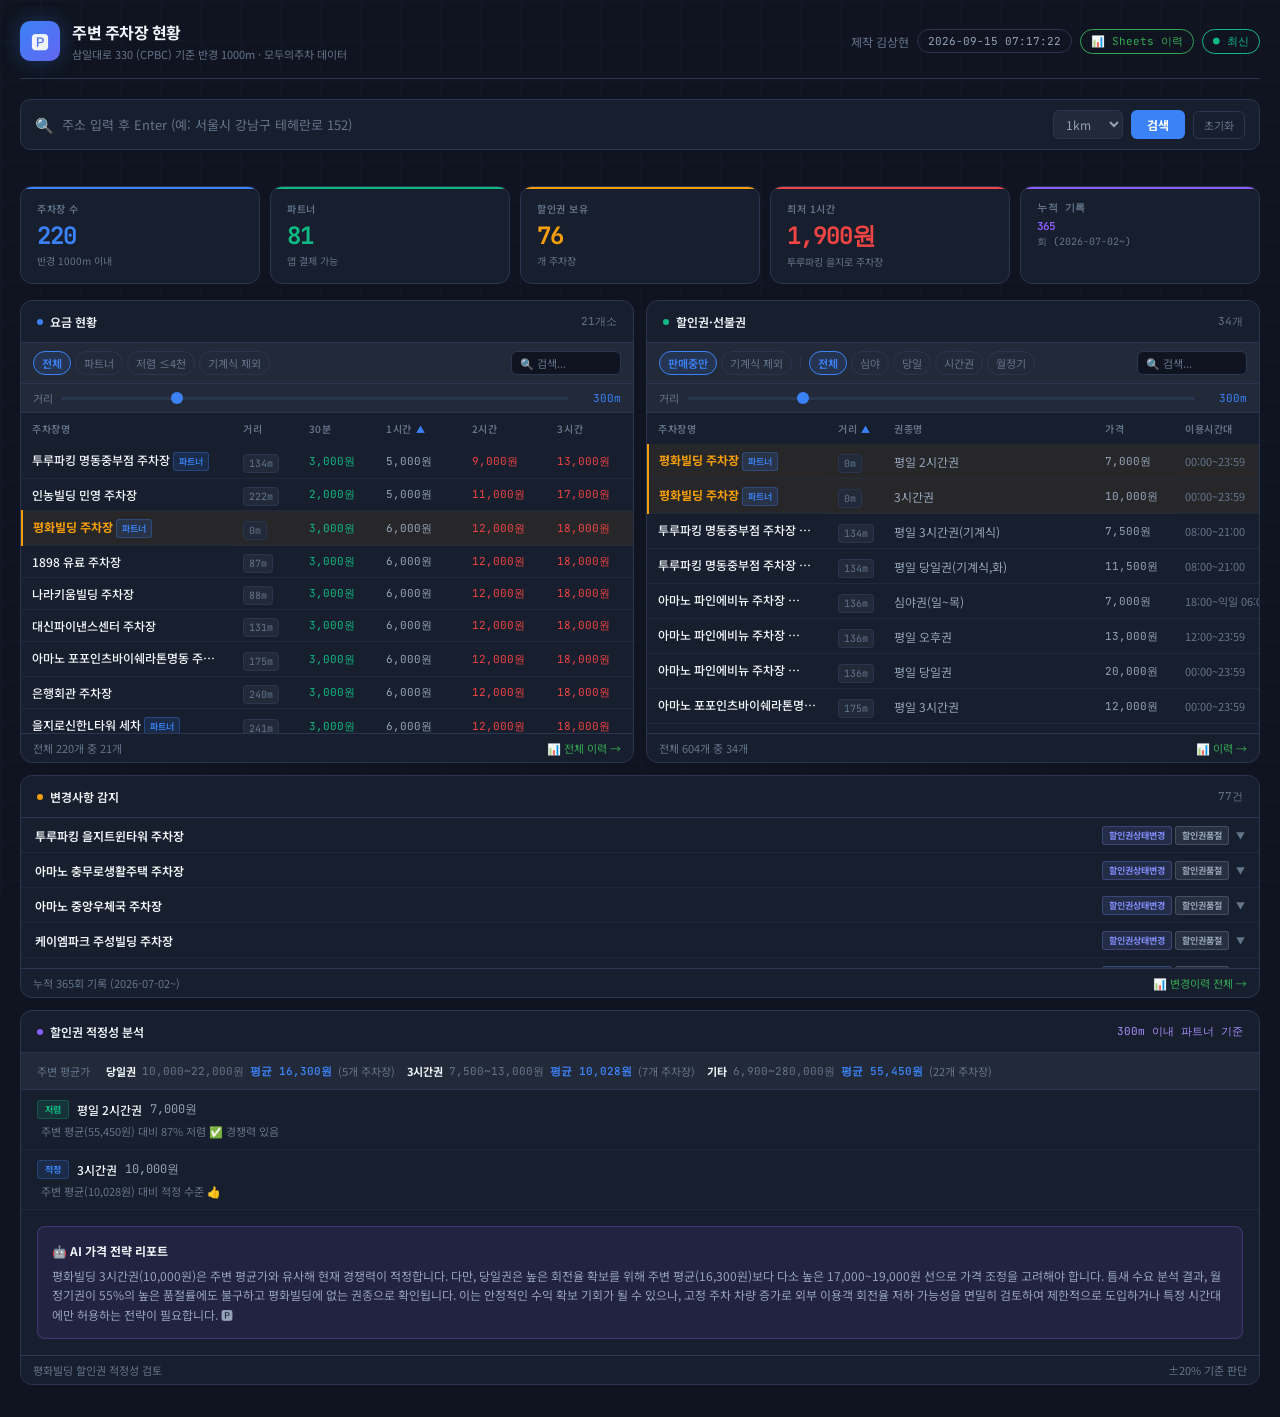
==== commit f8e44cbc: "대시보드 업데이트 2026-09-15 07:17" ====
--- a/docs/index.html
+++ b/docs/index.html
@@ -126,7 +126,7 @@
     </div>
     <div class="hdr-r">
       <span style="font-size:12px;color:var(--t3);">제작 김상현</span>
-      <span class="badge">2026-09-15 05:47:19</span>
+      <span class="badge">2026-09-15 07:17:22</span>
       <a href="https://docs.google.com/spreadsheets/d/1E0llbaOGSsHWO1DPVRy14uUTSvPOhqJyk6OcyVvzG7w" target="_blank" class="badge sheets">📊 Sheets 이력</a>
       <span class="badge ok">최신</span>
     </div>
@@ -215,8 +215,8 @@
       <div class="sb"><span id="t-st"></span><a href="https://docs.google.com/spreadsheets/d/1E0llbaOGSsHWO1DPVRy14uUTSvPOhqJyk6OcyVvzG7w" target="_blank">📊 이력 →</a></div>
     </div>
     <div class="panel full">
-      <div class="ph"><div class="pt"><span class="dot y"></span>변경사항 감지</div><span class="pc">50건</span></div>
-      <div class="change-wrap"><div class="cg"><div class="cg-hdr" onclick="tCG(this)"><span class="cg-name">투루파킹 을지로 주차장</span><span class="cg-badges"><span class="change-badge" style="background:#818CF822;color:#818CF8;border-color:#818CF844">할인권상태변경</span><span class="change-badge" style="background:#94A3B822;color:#94A3B8;border-color:#94A3B844">할인권품절</span><span class="change-badge" style="background:#818CF822;color:#818CF8;border-color:#818CF844">할인권상태변경</span><span class="change-badge" style="background:#94A3B822;color:#94A3B8;border-color:#94A3B844">할인권품절</span></span><span class="cg-arr">▼</span></div><div class="cg-body"><div class="change-row" style="padding-left:28px"><span class="change-badge" style="background:#818CF822;color:#818CF8;border-color:#818CF844">할인권상태변경</span><div class="change-desc">[평일 오후 3시간권] 판매시작</div></div><div class="change-row" style="padding-left:28px"><span class="change-badge" style="background:#94A3B822;color:#94A3B8;border-color:#94A3B844">할인권품절</span><div class="change-desc">[평일 오후 3시간권] 재입고</div></div><div class="change-row" style="padding-left:28px"><span class="change-badge" style="background:#818CF822;color:#818CF8;border-color:#818CF844">할인권상태변경</span><div class="change-desc">[평일 오후권(화, 특가)] 판매시작</div></div><div class="change-row" style="padding-left:28px"><span class="change-badge" style="background:#94A3B822;color:#94A3B8;border-color:#94A3B844">할인권품절</span><div class="change-desc">[평일 오후권(화, 특가)] 재입고</div></div></div></div><div class="cg"><div class="cg-hdr" onclick="tCG(this)"><span class="cg-name">아마노 중앙우체국 주차장</span><span class="cg-badges"><span class="change-badge" style="background:#818CF822;color:#818CF8;border-color:#818CF844">할인권상태변경</span><span class="change-badge" style="background:#94A3B822;color:#94A3B8;border-color:#94A3B844">할인권품절</span></span><span class="cg-arr">▼</span></div><div class="cg-body"><div class="change-row" style="padding-left:28px"><span class="change-badge" style="background:#818CF822;color:#818CF8;border-color:#818CF844">할인권상태변경</span><div class="change-desc">[평일 당일권(화)] 판매시작</div></div><div class="change-row" style="padding-left:28px"><span class="change-badge" style="background:#94A3B822;color:#94A3B8;border-color:#94A3B844">할인권품절</span><div class="change-desc">[평일 당일권(화)] 재입고</div></div></div></div><div class="cg"><div class="cg-hdr" onclick="tCG(this)"><span class="cg-name">투루파킹 OCI빌딩점 주차장</span><span class="cg-badges"><span class="change-badge" style="background:#818CF822;color:#818CF8;border-color:#818CF844">할인권상태변경</span><span class="change-badge" style="background:#94A3B822;color:#94A3B8;border-color:#94A3B844">할인권품절</span></span><span class="cg-arr">▼</span></div><div class="cg-body"><div class="change-row" style="padding-left:28px"><span class="change-badge" style="background:#818CF822;color:#818CF8;border-color:#818CF844">할인권상태변경</span><div class="change-desc">[평일 3시간권(월~목)] 판매중단</div></div><div class="change-row" style="padding-left:28px"><span class="change-badge" style="background:#94A3B822;color:#94A3B8;border-color:#94A3B844">할인권품절</span><div class="change-desc">[평일 3시간권(월~목)] 품절</div></div></div></div><div class="cg"><div class="cg-hdr" onclick="tCG(this)"><span class="cg-name">명동 눈스퀘어 주차장</span><span class="cg-badges"><span class="change-badge" style="background:#818CF822;color:#818CF8;border-color:#818CF844">할인권상태변경</span><span class="change-badge" style="background:#94A3B822;color:#94A3B8;border-color:#94A3B844">할인권품절</span><span class="change-badge" style="background:#818CF822;color:#818CF8;border-color:#818CF844">할인권상태변경</span><span class="change-badge" style="background:#94A3B822;color:#94A3B8;border-color:#94A3B844">할인권품절</span><span class="change-badge" style="background:#818CF822;color:#818CF8;border-color:#818CF844">할인권상태변경</span><span class="change-badge" style="background:#94A3B822;color:#94A3B8;border-color:#94A3B844">할인권품절</span><span class="change-badge" style="background:#818CF822;color:#818CF8;border-color:#818CF844">할인권상태변경</span><span class="change-badge" style="background:#94A3B822;color:#94A3B8;border-color:#94A3B844">할인권품절</span></span><span class="cg-arr">▼</span></div><div class="cg-body"><div class="change-row" style="padding-left:28px"><span class="change-badge" style="background:#818CF822;color:#818CF8;border-color:#818CF844">할인권상태변경</span><div class="change-desc">[당일권(기계식)] 판매중단</div></div><div class="change-row" style="padding-left:28px"><span class="change-badge" style="background:#94A3B822;color:#94A3B8;border-color:#94A3B844">할인권품절</span><div class="change-desc">[당일권(기계식)] 품절</div></div><div class="change-row" style="padding-left:28px"><span class="change-badge" style="background:#818CF822;color:#818CF8;border-color:#818CF844">할인권상태변경</span><div class="change-desc">[3시간권(기계식)] 판매중단</div></div><div class="change-row" style="padding-left:28px"><span class="change-badge" style="background:#94A3B822;color:#94A3B8;border-color:#94A3B844">할인권품절</span><div class="change-desc">[3시간권(기계식)] 품절</div></div><div class="change-row" style="padding-left:28px"><span class="change-badge" style="background:#818CF822;color:#818CF8;border-color:#818CF844">할인권상태변경</span><div class="change-desc">[월정기권(기계식/SUV,RV)] 판매중단</div></div><div class="change-row" style="padding-left:28px"><span class="change-badge" style="background:#94A3B822;color:#94A3B8;border-color:#94A3B844">할인권품절</span><div class="change-desc">[월정기권(기계식/SUV,RV)] 품절</div></div><div class="change-row" style="padding-left:28px"><span class="change-badge" style="background:#818CF822;color:#818CF8;border-color:#818CF844">할인권상태변경</span><div class="change-desc">[월정기권(기계식/승용)] 판매중단</div></div><div class="change-row" style="padding-left:28px"><span class="change-badge" style="background:#94A3B822;color:#94A3B8;border-color:#94A3B844">할인권품절</span><div class="change-desc">[월정기권(기계식/승용)] 품절</div></div></div></div><div class="cg"><div class="cg-hdr" onclick="tCG(this)"><span class="cg-name">투루파킹 을지로국제빌딩 주차장</span><span class="cg-badges"><span class="change-badge" style="background:#818CF822;color:#818CF8;border-color:#818CF844">할인권상태변경</span><span class="change-badge" style="background:#94A3B822;color:#94A3B8;border-color:#94A3B844">할인권품절</span></span><span class="cg-arr">▼</span></div><div class="cg-body"><div class="change-row" style="padding-left:28px"><span class="change-badge" style="background:#818CF822;color:#818CF8;border-color:#818CF844">할인권상태변경</span><div class="change-desc">[평일 오후권(14시부터 이용 가능,카리프트,화)] 판매시작</div></div><div class="change-row" style="padding-left:28px"><span class="change-badge" style="background:#94A3B822;color:#94A3B8;border-color:#94A3B844">할인권품절</span><div class="change-desc">[평일 오후권(14시부터 이용 가능,카리프트,화)] 재입고</div></div></div></div><div class="cg"><div class="cg-hdr" onclick="tCG(this)"><span class="cg-name">투루파킹 다동패스트파이브타워 주차장</span><span class="cg-badges"><span class="change-badge" style="background:#818CF822;color:#818CF8;border-color:#818CF844">할인권상태변경</span><span class="change-badge" style="background:#94A3B822;color:#94A3B8;border-color:#94A3B844">할인권품절</span></span><span class="cg-arr">▼</span></div><div class="cg-body"><div class="change-row" style="padding-left:28px"><span class="change-badge" style="background:#818CF822;color:#818CF8;border-color:#818CF844">할인권상태변경</span><div class="change-desc">[평일 6시간권(화)] 판매중단</div></div><div class="change-row" style="padding-left:28px"><span class="change-badge" style="background:#94A3B822;color:#94A3B8;border-color:#94A3B844">할인권품절</span><div class="change-desc">[평일 6시간권(화)] 품절</div></div></div></div><div class="cg"><div class="cg-hdr" onclick="tCG(this)"><span class="cg-name">어반포트 을지로입구역 센터플레이스 주차장</span><span class="cg-badges"><span class="change-badge" style="background:#818CF822;color:#818CF8;border-color:#818CF844">할인권상태변경</span><span class="change-badge" style="background:#94A3B822;color:#94A3B8;border-color:#94A3B844">할인권품절</span></span><span class="cg-arr">▼</span></div><div class="cg-body"><div class="change-row" style="padding-left:28px"><span class="change-badge" style="background:#818CF822;color:#818CF8;border-color:#818CF844">할인권상태변경</span><div class="change-desc">[평일 6시간권] 판매중단</div></div><div class="change-row" style="padding-left:28px"><span class="change-badge" style="background:#94A3B822;color:#94A3B8;border-color:#94A3B844">할인권품절</span><div class="change-desc">[평일 6시간권] 품절</div></div></div></div><div class="cg"><div class="cg-hdr" onclick="tCG(this)"><span class="cg-name">투루파킹 충무로역행복점 주차장</span><span class="cg-badges"><span class="change-badge" style="background:#818CF822;color:#818CF8;border-color:#818CF844">할인권상태변경</span><span class="change-badge" style="background:#94A3B822;color:#94A3B8;border-color:#94A3B844">할인권품절</span></span><span class="cg-arr">▼</span></div><div class="cg-body"><div class="change-row" style="padding-left:28px"><span class="change-badge" style="background:#818CF822;color:#818CF8;border-color:#818CF844">할인권상태변경</span><div class="change-desc">[평일 당일권(화)] 판매중단</div></div><div class="change-row" style="padding-left:28px"><span class="change-badge" style="background:#94A3B822;color:#94A3B8;border-color:#94A3B844">할인권품절</span><div class="change-desc">[평일 당일권(화)] 품절</div></div></div></div><div class="cg"><div class="cg-hdr" onclick="tCG(this)"><span class="cg-name">어반포트 회현역 AK타워 주차장</span><span class="cg-badges"><span class="change-badge" style="background:#818CF822;color:#818CF8;border-color:#818CF844">할인권상태변경</span><span class="change-badge" style="background:#94A3B822;color:#94A3B8;border-color:#94A3B844">할인권품절</span></span><span class="cg-arr">▼</span></div><div class="cg-body"><div class="change-row" style="padding-left:28px"><span class="change-badge" style="background:#818CF822;color:#818CF8;border-color:#818CF844">할인권상태변경</span><div class="change-desc">[평일 당일권(월~목)] 판매중단</div></div><div class="change-row" style="padding-left:28px"><span class="change-badge" style="background:#94A3B822;color:#94A3B8;border-color:#94A3B844">할인권품절</span><div class="change-desc">[평일 당일권(월~목)] 품절</div></div></div></div><div class="cg"><div class="cg-hdr" onclick="tCG(this)"><span class="cg-name">어반포트 더존을지타워 주차장</span><span class="cg-badges"><span class="change-badge" style="background:#818CF822;color:#818CF8;border-color:#818CF844">할인권상태변경</span><span class="change-badge" style="background:#94A3B822;color:#94A3B8;border-color:#94A3B844">할인권품절</span></span><span class="cg-arr">▼</span></div><div class="cg-body"><div class="change-row" style="padding-left:28px"><span class="change-badge" style="background:#818CF822;color:#818CF8;border-color:#818CF844">할인권상태변경</span><div class="change-desc">[평일 오후 6시간권(지하 4층 전용/14시 이후 입차)] 판매시작</div></div><div class="change-row" style="padding-left:28px"><span class="change-badge" style="background:#94A3B822;color:#94A3B8;border-color:#94A3B844">할인권품절</span><div class="change-desc">[평일 오후 6시간권(지하 4층 전용/14시 이후 입차)] 재입고</div></div></div></div><div class="cg"><div class="cg-hdr" onclick="tCG(this)"><span class="cg-name">투루파킹 소테츠호텔즈명동점 주차장</span><span class="cg-badges"><span class="change-badge" style="background:#818CF822;color:#818CF8;border-color:#818CF844">할인권상태변경</span><span class="change-badge" style="background:#94A3B822;color:#94A3B8;border-color:#94A3B844">할인권품절</span></span><span class="cg-arr">▼</span></div><div class="cg-body"><div class="change-row" style="padding-left:28px"><span class="change-badge" style="background:#818CF822;color:#818CF8;border-color:#818CF844">할인권상태변경</span><div class="change-desc">[평일 3시간권] 판매중단</div></div><div class="change-row" style="padding-left:28px"><span class="change-badge" style="background:#94A3B822;color:#94A3B8;border-color:#94A3B844">할인권품절</span><div class="change-desc">[평일 3시간권] 품절</div></div></div></div><div class="cg"><div class="cg-hdr" onclick="tCG(this)"><span class="cg-name">아마노 스테이트타워남산 주차장</span><span class="cg-badges"><span class="change-badge" style="background:#818CF822;color:#818CF8;border-color:#818CF844">할인권상태변경</span><span class="change-badge" style="background:#94A3B822;color:#94A3B8;border-color:#94A3B844">할인권품절</span></span><span class="cg-arr">▼</span></div><div class="cg-body"><div class="change-row" style="padding-left:28px"><span class="change-badge" style="background:#818CF822;color:#818CF8;border-color:#818CF844">할인권상태변경</span><div class="change-desc">[평일 당일권(월~수)] 판매중단</div></div><div class="change-row" style="padding-left:28px"><span class="change-badge" style="background:#94A3B822;color:#94A3B8;border-color:#94A3B844">할인권품절</span><div class="change-desc">[평일 당일권(월~수)] 품절</div></div></div></div><div class="cg"><div class="cg-hdr" onclick="tCG(this)"><span class="cg-name">투루파킹 청계크리스탈스퀘어 주차장</span><span class="cg-badges"><span class="change-badge" style="background:#818CF822;color:#818CF8;border-color:#818CF844">할인권상태변경</span><span class="change-badge" style="background:#94A3B822;color:#94A3B8;border-color:#94A3B844">할인권품절</span><span class="change-badge" style="background:#818CF822;color:#818CF8;border-color:#818CF844">할인권상태변경</span><span class="change-badge" style="background:#94A3B822;color:#94A3B8;border-color:#94A3B844">할인권품절</span></span><span class="cg-arr">▼</span></div><div class="cg-body"><div class="change-row" style="padding-left:28px"><span class="change-badge" style="background:#818CF822;color:#818CF8;border-color:#818CF844">할인권상태변경</span><div class="change-desc">[평일 당일권(화)] 판매중단</div></div><div class="change-row" style="padding-left:28px"><span class="change-badge" style="background:#94A3B822;color:#94A3B8;border-color:#94A3B844">할인권품절</span><div class="change-desc">[평일 당일권(화)] 품절</div></div><div class="change-row" style="padding-left:28px"><span class="change-badge" style="background:#818CF822;color:#818CF8;border-color:#818CF844">할인권상태변경</span><div class="change-desc">[평일 오후권(화, 특가)] 판매중단</div></div><div class="change-row" style="padding-left:28px"><span class="change-badge" style="background:#94A3B822;color:#94A3B8;border-color:#94A3B844">할인권품절</span><div class="change-desc">[평일 오후권(화, 특가)] 품절</div></div></div></div><div class="cg"><div class="cg-hdr" onclick="tCG(this)"><span class="cg-name">투루파킹 충무로흥국빌딩 주차장</span><span class="cg-badges"><span class="change-badge" style="background:#818CF822;color:#818CF8;border-color:#818CF844">할인권상태변경</span><span class="change-badge" style="background:#94A3B822;color:#94A3B8;border-color:#94A3B844">할인권품절</span></span><span class="cg-arr">▼</span></div><div class="cg-body"><div class="change-row" style="padding-left:28px"><span class="change-badge" style="background:#818CF822;color:#818CF8;border-color:#818CF844">할인권상태변경</span><div class="change-desc">[평일 1시간권] 판매중단</div></div><div class="change-row" style="padding-left:28px"><span class="change-badge" style="background:#94A3B822;color:#94A3B8;border-color:#94A3B844">할인권품절</span><div class="change-desc">[평일 1시간권] 품절</div></div></div></div><div class="cg"><div class="cg-hdr" onclick="tCG(this)"><span class="cg-name">투루파킹 그레이츠청계 주차장</span><span class="cg-badges"><span class="change-badge" style="background:#818CF822;color:#818CF8;border-color:#818CF844">할인권상태변경</span><span class="change-badge" style="background:#94A3B822;color:#94A3B8;border-color:#94A3B844">할인권품절</span><span class="change-badge" style="background:#818CF822;color:#818CF8;border-color:#818CF844">할인권상태변경</span><span class="change-badge" style="background:#94A3B822;color:#94A3B8;border-color:#94A3B844">할인권품절</span></span><span class="cg-arr">▼</span></div><div class="cg-body"><div class="change-row" style="padding-left:28px"><span class="change-badge" style="background:#818CF822;color:#818CF8;border-color:#818CF844">할인권상태변경</span><div class="change-desc">[평일 오후 4시간권] 판매시작</div></div><div class="change-row" style="padding-left:28px"><span class="change-badge" style="background:#94A3B822;color:#94A3B8;border-color:#94A3B844">할인권품절</span><div class="change-desc">[평일 오후 4시간권] 재입고</div></div><div class="change-row" style="padding-left:28px"><span class="change-badge" style="background:#818CF822;color:#818CF8;border-color:#818CF844">할인권상태변경</span><div class="change-desc">[평일 오후 3시간권] 판매시작</div></div><div class="change-row" style="padding-left:28px"><span class="change-badge" style="background:#94A3B822;color:#94A3B8;border-color:#94A3B844">할인권품절</span><div class="change-desc">[평일 오후 3시간권] 재입고</div></div></div></div><div class="cg"><div class="cg-hdr" onclick="tCG(this)"><span class="cg-name">아마노 케이스퀘어시티 주차장</span><span class="cg-badges"><span class="change-badge" style="background:#818CF822;color:#818CF8;border-color:#818CF844">할인권상태변경</span><span class="change-badge" style="background:#94A3B822;color:#94A3B8;border-color:#94A3B844">할인권품절</span></span><span class="cg-arr">▼</span></div><div class="cg-body"><div class="change-row" style="padding-left:28px"><span class="change-badge" style="background:#818CF822;color:#818CF8;border-color:#818CF844">할인권상태변경</span><div class="change-desc">[평일 6시간권] 판매중단</div></div><div class="change-row" style="padding-left:28px"><span class="change-badge" style="background:#94A3B822;color:#94A3B8;border-color:#94A3B844">할인권품절</span><div class="change-desc">[평일 6시간권] 품절</div></div></div></div><div class="cg"><div class="cg-hdr" onclick="tCG(this)"><span class="cg-name">투루파킹 종로하나빌딩 주차장</span><span class="cg-badges"><span class="change-badge" style="background:#818CF822;color:#818CF8;border-color:#818CF844">할인권상태변경</span><span class="change-badge" style="background:#94A3B822;color:#94A3B8;border-color:#94A3B844">할인권품절</span></span><span class="cg-arr">▼</span></div><div class="cg-body"><div class="change-row" style="padding-left:28px"><span class="change-badge" style="background:#818CF822;color:#818CF8;border-color:#818CF844">할인권상태변경</span><div class="change-desc">[평일 오후 5시간권] 판매시작</div></div><div class="change-row" style="padding-left:28px"><span class="change-badge" style="background:#94A3B822;color:#94A3B8;border-color:#94A3B844">할인권품절</span><div class="change-desc">[평일 오후 5시간권] 재입고</div></div></div></div><div class="cg"><div class="cg-hdr" onclick="tCG(this)"><span class="cg-name">투루파킹 나인트리명동2 주차장</span><span class="cg-badges"><span class="change-badge" style="background:#818CF822;color:#818CF8;border-color:#818CF844">할인권상태변경</span><span class="change-badge" style="background:#94A3B822;color:#94A3B8;border-color:#94A3B844">할인권품절</span></span><span class="cg-arr">▼</span></div><div class="cg-body"><div class="change-row" style="padding-left:28px"><span class="change-badge" style="background:#818CF822;color:#818CF8;border-color:#818CF844">할인권상태변경</span><div class="change-desc">[평일 오후권(16시부터 이용 가능,화)] 판매시작</div></div><div class="change-row" style="padding-left:28px"><span class="change-badge" style="background:#94A3B822;color:#94A3B8;border-color:#94A3B844">할인권품절</span><div class="change-desc">[평일 오후권(16시부터 이용 가능,화)] 재입고</div></div></div></div><div class="cg"><div class="cg-hdr" onclick="tCG(this)"><span class="cg-name">투루파킹 SC제일은행본점 주차장</span><span class="cg-badges"><span class="change-badge" style="background:#818CF822;color:#818CF8;border-color:#818CF844">할인권상태변경</span><span class="change-badge" style="background:#94A3B822;color:#94A3B8;border-color:#94A3B844">할인권품절</span></span><span class="cg-arr">▼</span></div><div class="cg-body"><div class="change-row" style="padding-left:28px"><span class="change-badge" style="background:#818CF822;color:#818CF8;border-color:#818CF844">할인권상태변경</span><div class="change-desc">[평일 12시간권(화)] 판매중단</div></div><div class="change-row" style="padding-left:28px"><span class="change-badge" style="background:#94A3B822;color:#94A3B8;border-color:#94A3B844">할인권품절</span><div class="change-desc">[평일 12시간권(화)] 품절</div></div></div></div></div>
+      <div class="ph"><div class="pt"><span class="dot y"></span>변경사항 감지</div><span class="pc">77건</span></div>
+      <div class="change-wrap"><div class="cg"><div class="cg-hdr" onclick="tCG(this)"><span class="cg-name">투루파킹 을지트윈타워 주차장</span><span class="cg-badges"><span class="change-badge" style="background:#818CF822;color:#818CF8;border-color:#818CF844">할인권상태변경</span><span class="change-badge" style="background:#94A3B822;color:#94A3B8;border-color:#94A3B844">할인권품절</span></span><span class="cg-arr">▼</span></div><div class="cg-body"><div class="change-row" style="padding-left:28px"><span class="change-badge" style="background:#818CF822;color:#818CF8;border-color:#818CF844">할인권상태변경</span><div class="change-desc">[평일 심야권] 판매시작</div></div><div class="change-row" style="padding-left:28px"><span class="change-badge" style="background:#94A3B822;color:#94A3B8;border-color:#94A3B844">할인권품절</span><div class="change-desc">[평일 심야권] 재입고</div></div></div></div><div class="cg"><div class="cg-hdr" onclick="tCG(this)"><span class="cg-name">아마노 충무로생활주택 주차장</span><span class="cg-badges"><span class="change-badge" style="background:#818CF822;color:#818CF8;border-color:#818CF844">할인권상태변경</span><span class="change-badge" style="background:#94A3B822;color:#94A3B8;border-color:#94A3B844">할인권품절</span></span><span class="cg-arr">▼</span></div><div class="cg-body"><div class="change-row" style="padding-left:28px"><span class="change-badge" style="background:#818CF822;color:#818CF8;border-color:#818CF844">할인권상태변경</span><div class="change-desc">[심야권] 판매시작</div></div><div class="change-row" style="padding-left:28px"><span class="change-badge" style="background:#94A3B822;color:#94A3B8;border-color:#94A3B844">할인권품절</span><div class="change-desc">[심야권] 재입고</div></div></div></div><div class="cg"><div class="cg-hdr" onclick="tCG(this)"><span class="cg-name">아마노 중앙우체국 주차장</span><span class="cg-badges"><span class="change-badge" style="background:#818CF822;color:#818CF8;border-color:#818CF844">할인권상태변경</span><span class="change-badge" style="background:#94A3B822;color:#94A3B8;border-color:#94A3B844">할인권품절</span></span><span class="cg-arr">▼</span></div><div class="cg-body"><div class="change-row" style="padding-left:28px"><span class="change-badge" style="background:#818CF822;color:#818CF8;border-color:#818CF844">할인권상태변경</span><div class="change-desc">[평일 심야권] 판매시작</div></div><div class="change-row" style="padding-left:28px"><span class="change-badge" style="background:#94A3B822;color:#94A3B8;border-color:#94A3B844">할인권품절</span><div class="change-desc">[평일 심야권] 재입고</div></div></div></div><div class="cg"><div class="cg-hdr" onclick="tCG(this)"><span class="cg-name">케이엠파크 주성빌딩 주차장</span><span class="cg-badges"><span class="change-badge" style="background:#818CF822;color:#818CF8;border-color:#818CF844">할인권상태변경</span><span class="change-badge" style="background:#94A3B822;color:#94A3B8;border-color:#94A3B844">할인권품절</span></span><span class="cg-arr">▼</span></div><div class="cg-body"><div class="change-row" style="padding-left:28px"><span class="change-badge" style="background:#818CF822;color:#818CF8;border-color:#818CF844">할인권상태변경</span><div class="change-desc">[평일 야간권] 판매시작</div></div><div class="change-row" style="padding-left:28px"><span class="change-badge" style="background:#94A3B822;color:#94A3B8;border-color:#94A3B844">할인권품절</span><div class="change-desc">[평일 야간권] 재입고</div></div></div></div><div class="cg"><div class="cg-hdr" onclick="tCG(this)"><span class="cg-name">투루파킹 을지로신한L타워 주차장</span><span class="cg-badges"><span class="change-badge" style="background:#818CF822;color:#818CF8;border-color:#818CF844">할인권상태변경</span><span class="change-badge" style="background:#94A3B822;color:#94A3B8;border-color:#94A3B844">할인권품절</span></span><span class="cg-arr">▼</span></div><div class="cg-body"><div class="change-row" style="padding-left:28px"><span class="change-badge" style="background:#818CF822;color:#818CF8;border-color:#818CF844">할인권상태변경</span><div class="change-desc">[평일 심야권] 판매시작</div></div><div class="change-row" style="padding-left:28px"><span class="change-badge" style="background:#94A3B822;color:#94A3B8;border-color:#94A3B844">할인권품절</span><div class="change-desc">[평일 심야권] 재입고</div></div></div></div><div class="cg"><div class="cg-hdr" onclick="tCG(this)"><span class="cg-name">Tower107빌딩 주차장</span><span class="cg-badges"><span class="change-badge" style="background:#818CF822;color:#818CF8;border-color:#818CF844">할인권상태변경</span><span class="change-badge" style="background:#94A3B822;color:#94A3B8;border-color:#94A3B844">할인권품절</span><span class="change-badge" style="background:#818CF822;color:#818CF8;border-color:#818CF844">할인권상태변경</span><span class="change-badge" style="background:#94A3B822;color:#94A3B8;border-color:#94A3B844">할인권품절</span></span><span class="cg-arr">▼</span></div><div class="cg-body"><div class="change-row" style="padding-left:28px"><span class="change-badge" style="background:#818CF822;color:#818CF8;border-color:#818CF844">할인권상태변경</span><div class="change-desc">[야간권] 판매시작</div></div><div class="change-row" style="padding-left:28px"><span class="change-badge" style="background:#94A3B822;color:#94A3B8;border-color:#94A3B844">할인권품절</span><div class="change-desc">[야간권] 재입고</div></div><div class="change-row" style="padding-left:28px"><span class="change-badge" style="background:#818CF822;color:#818CF8;border-color:#818CF844">할인권상태변경</span><div class="change-desc">[심야권] 판매시작</div></div><div class="change-row" style="padding-left:28px"><span class="change-badge" style="background:#94A3B822;color:#94A3B8;border-color:#94A3B844">할인권품절</span><div class="change-desc">[심야권] 재입고</div></div></div></div><div class="cg"><div class="cg-hdr" onclick="tCG(this)"><span class="cg-name">브릴란테남산 오피스텔 주차장</span><span class="cg-badges"><span class="change-badge" style="background:#818CF822;color:#818CF8;border-color:#818CF844">할인권상태변경</span><span class="change-badge" style="background:#94A3B822;color:#94A3B8;border-color:#94A3B844">할인권품절</span><span class="change-badge" style="background:#818CF822;color:#818CF8;border-color:#818CF844">할인권상태변경</span><span class="change-badge" style="background:#94A3B822;color:#94A3B8;border-color:#94A3B844">할인권품절</span></span><span class="cg-arr">▼</span></div><div class="cg-body"><div class="change-row" style="padding-left:28px"><span class="change-badge" style="background:#818CF822;color:#818CF8;border-color:#818CF844">할인권상태변경</span><div class="change-desc">[심야권(기계식 세단 및 소형SUV)] 판매시작</div></div><div class="change-row" style="padding-left:28px"><span class="change-badge" style="background:#94A3B822;color:#94A3B8;border-color:#94A3B844">할인권품절</span><div class="change-desc">[심야권(기계식 세단 및 소형SUV)] 재입고</div></div><div class="change-row" style="padding-left:28px"><span class="change-badge" style="background:#818CF822;color:#818CF8;border-color:#818CF844">할인권상태변경</span><div class="change-desc">[야간권(기계식 세단 및 소형SUV)] 판매시작</div></div><div class="change-row" style="padding-left:28px"><span class="change-badge" style="background:#94A3B822;color:#94A3B8;border-color:#94A3B844">할인권품절</span><div class="change-desc">[야간권(기계식 세단 및 소형SUV)] 재입고</div></div></div></div><div class="cg"><div class="cg-hdr" onclick="tCG(this)"><span class="cg-name">신한은행 광교 주차장</span><span class="cg-badges"><span class="change-badge" style="background:#818CF822;color:#818CF8;border-color:#818CF844">할인권상태변경</span><span class="change-badge" style="background:#94A3B822;color:#94A3B8;border-color:#94A3B844">할인권품절</span></span><span class="cg-arr">▼</span></div><div class="cg-body"><div class="change-row" style="padding-left:28px"><span class="change-badge" style="background:#818CF822;color:#818CF8;border-color:#818CF844">할인권상태변경</span><div class="change-desc">[야간권(일~목)] 판매시작</div></div><div class="change-row" style="padding-left:28px"><span class="change-badge" style="background:#94A3B822;color:#94A3B8;border-color:#94A3B844">할인권품절</span><div class="change-desc">[야간권(일~목)] 재입고</div></div></div></div><div class="cg"><div class="cg-hdr" onclick="tCG(this)"><span class="cg-name">아마노 드림오피스타운[중앙데코플라자] 주차장</span><span class="cg-badges"><span class="change-badge" style="background:#818CF822;color:#818CF8;border-color:#818CF844">할인권상태변경</span><span class="change-badge" style="background:#94A3B822;color:#94A3B8;border-color:#94A3B844">할인권품절</span></span><span class="cg-arr">▼</span></div><div class="cg-body"><div class="change-row" style="padding-left:28px"><span class="change-badge" style="background:#818CF822;color:#818CF8;border-color:#818CF844">할인권상태변경</span><div class="change-desc">[평일 심야권(기계식,승용)] 판매시작</div></div><div class="change-row" style="padding-left:28px"><span class="change-badge" style="background:#94A3B822;color:#94A3B8;border-color:#94A3B844">할인권품절</span><div class="change-desc">[평일 심야권(기계식,승용)] 재입고</div></div></div></div><div class="cg"><div class="cg-hdr" onclick="tCG(this)"><span class="cg-name">투루파킹 우리금융디지털타워 주차장</span><span class="cg-badges"><span class="change-badge" style="background:#818CF822;color:#818CF8;border-color:#818CF844">할인권상태변경</span><span class="change-badge" style="background:#94A3B822;color:#94A3B8;border-color:#94A3B844">할인권품절</span></span><span class="cg-arr">▼</span></div><div class="cg-body"><div class="change-row" style="padding-left:28px"><span class="change-badge" style="background:#818CF822;color:#818CF8;border-color:#818CF844">할인권상태변경</span><div class="change-desc">[평일 심야권] 판매시작</div></div><div class="change-row" style="padding-left:28px"><span class="change-badge" style="background:#94A3B822;color:#94A3B8;border-color:#94A3B844">할인권품절</span><div class="change-desc">[평일 심야권] 재입고</div></div></div></div><div class="cg"><div class="cg-hdr" onclick="tCG(this)"><span class="cg-name">어반포트 을지로입구역 센터플레이스 주차장</span><span class="cg-badges"><span class="change-badge" style="background:#818CF822;color:#818CF8;border-color:#818CF844">할인권상태변경</span><span class="change-badge" style="background:#94A3B822;color:#94A3B8;border-color:#94A3B844">할인권품절</span><span class="change-badge" style="background:#818CF822;color:#818CF8;border-color:#818CF844">할인권상태변경</span><span class="change-badge" style="background:#94A3B822;color:#94A3B8;border-color:#94A3B844">할인권품절</span></span><span class="cg-arr">▼</span></div><div class="cg-body"><div class="change-row" style="padding-left:28px"><span class="change-badge" style="background:#818CF822;color:#818CF8;border-color:#818CF844">할인권상태변경</span><div class="change-desc">[평일 6시간권] 판매시작</div></div><div class="change-row" style="padding-left:28px"><span class="change-badge" style="background:#94A3B822;color:#94A3B8;border-color:#94A3B844">할인권품절</span><div class="change-desc">[평일 6시간권] 재입고</div></div><div class="change-row" style="padding-left:28px"><span class="change-badge" style="background:#818CF822;color:#818CF8;border-color:#818CF844">할인권상태변경</span><div class="change-desc">[심야권] 판매시작</div></div><div class="change-row" style="padding-left:28px"><span class="change-badge" style="background:#94A3B822;color:#94A3B8;border-color:#94A3B844">할인권품절</span><div class="change-desc">[심야권] 재입고</div></div></div></div><div class="cg"><div class="cg-hdr" onclick="tCG(this)"><span class="cg-name">아마노 한화생명소공동사옥 주차장</span><span class="cg-badges"><span class="change-badge" style="background:#818CF822;color:#818CF8;border-color:#818CF844">할인권상태변경</span><span class="change-badge" style="background:#94A3B822;color:#94A3B8;border-color:#94A3B844">할인권품절</span></span><span class="cg-arr">▼</span></div><div class="cg-body"><div class="change-row" style="padding-left:28px"><span class="change-badge" style="background:#818CF822;color:#818CF8;border-color:#818CF844">할인권상태변경</span><div class="change-desc">[평일 심야권] 판매시작</div></div><div class="change-row" style="padding-left:28px"><span class="change-badge" style="background:#94A3B822;color:#94A3B8;border-color:#94A3B844">할인권품절</span><div class="change-desc">[평일 심야권] 재입고</div></div></div></div><div class="cg"><div class="cg-hdr" onclick="tCG(this)"><span class="cg-name">아마노 더익스체인지서울 주차장</span><span class="cg-badges"><span class="change-badge" style="background:#818CF822;color:#818CF8;border-color:#818CF844">할인권상태변경</span><span class="change-badge" style="background:#94A3B822;color:#94A3B8;border-color:#94A3B844">할인권품절</span></span><span class="cg-arr">▼</span></div><div class="cg-body"><div class="change-row" style="padding-left:28px"><span class="change-badge" style="background:#818CF822;color:#818CF8;border-color:#818CF844">할인권상태변경</span><div class="change-desc">[평일 심야권] 판매시작</div></div><div class="change-row" style="padding-left:28px"><span class="change-badge" style="background:#94A3B822;color:#94A3B8;border-color:#94A3B844">할인권품절</span><div class="change-desc">[평일 심야권] 재입고</div></div></div></div><div class="cg"><div class="cg-hdr" onclick="tCG(this)"><span class="cg-name">어반포트 회현역 AK타워 주차장</span><span class="cg-badges"><span class="change-badge" style="background:#818CF822;color:#818CF8;border-color:#818CF844">할인권상태변경</span><span class="change-badge" style="background:#94A3B822;color:#94A3B8;border-color:#94A3B844">할인권품절</span><span class="change-badge" style="background:#10B98122;color:#10B981;border-color:#10B98144">할인권신규</span><span class="change-badge" style="background:#10B98122;color:#10B981;border-color:#10B98144">할인권신규</span><span class="change-badge" style="background:#10B98122;color:#10B981;border-color:#10B98144">할인권신규</span><span class="change-badge" style="background:#818CF822;color:#818CF8;border-color:#818CF844">할인권상태변경</span><span class="change-badge" style="background:#94A3B822;color:#94A3B8;border-color:#94A3B844">할인권품절</span></span><span class="cg-arr">▼</span></div><div class="cg-body"><div class="change-row" style="padding-left:28px"><span class="change-badge" style="background:#818CF822;color:#818CF8;border-color:#818CF844">할인권상태변경</span><div class="change-desc">[심야권] 판매시작</div></div><div class="change-row" style="padding-left:28px"><span class="change-badge" style="background:#94A3B822;color:#94A3B8;border-color:#94A3B844">할인권품절</span><div class="change-desc">[심야권] 재입고</div></div><div class="change-row" style="padding-left:28px"><span class="change-badge" style="background:#10B98122;color:#10B981;border-color:#10B98144">할인권신규</span><div class="change-desc">[휴일 오후 3시간권(14시부터 이용 가능,토,공휴일)] 신규 (12,500원)</div></div><div class="change-row" style="padding-left:28px"><span class="change-badge" style="background:#10B98122;color:#10B981;border-color:#10B98144">할인권신규</span><div class="change-desc">[휴일 오후 3시간권(14시부터 이용 가능,일)] 신규 (8,500원)</div></div><div class="change-row" style="padding-left:28px"><span class="change-badge" style="background:#10B98122;color:#10B981;border-color:#10B98144">할인권신규</span><div class="change-desc">[평일 오후 3시간권(14시부터 이용 가능)] 신규 (13,000원)</div></div><div class="change-row" style="padding-left:28px"><span class="change-badge" style="background:#818CF822;color:#818CF8;border-color:#818CF844">할인권상태변경</span><div class="change-desc">[평일 당일권(월~목)] 판매시작</div></div><div class="change-row" style="padding-left:28px"><span class="change-badge" style="background:#94A3B822;color:#94A3B8;border-color:#94A3B844">할인권품절</span><div class="change-desc">[평일 당일권(월~목)] 재입고</div></div></div></div><div class="cg"><div class="cg-hdr" onclick="tCG(this)"><span class="cg-name">투루파킹 센트로폴리스 주차장</span><span class="cg-badges"><span class="change-badge" style="background:#818CF822;color:#818CF8;border-color:#818CF844">할인권상태변경</span><span class="change-badge" style="background:#94A3B822;color:#94A3B8;border-color:#94A3B844">할인권품절</span></span><span class="cg-arr">▼</span></div><div class="cg-body"><div class="change-row" style="padding-left:28px"><span class="change-badge" style="background:#818CF822;color:#818CF8;border-color:#818CF844">할인권상태변경</span><div class="change-desc">[평일 심야권] 판매시작</div></div><div class="change-row" style="padding-left:28px"><span class="change-badge" style="background:#94A3B822;color:#94A3B8;border-color:#94A3B844">할인권품절</span><div class="change-desc">[평일 심야권] 재입고</div></div></div></div><div class="cg"><div class="cg-hdr" onclick="tCG(this)"><span class="cg-name">투루파킹 종로94빌딩 주차장</span><span class="cg-badges"><span class="change-badge" style="background:#818CF822;color:#818CF8;border-color:#818CF844">할인권상태변경</span><span class="change-badge" style="background:#94A3B822;color:#94A3B8;border-color:#94A3B844">할인권품절</span></span><span class="cg-arr">▼</span></div><div class="cg-body"><div class="change-row" style="padding-left:28px"><span class="change-badge" style="background:#818CF822;color:#818CF8;border-color:#818CF844">할인권상태변경</span><div class="change-desc">[평일 야간권(자주식)] 판매시작</div></div><div class="change-row" style="padding-left:28px"><span class="change-badge" style="background:#94A3B822;color:#94A3B8;border-color:#94A3B844">할인권품절</span><div class="change-desc">[평일 야간권(자주식)] 재입고</div></div></div></div><div class="cg"><div class="cg-hdr" onclick="tCG(this)"><span class="cg-name">나이스파크 교원명동빌딩 주차장</span><span class="cg-badges"><span class="change-badge" style="background:#818CF822;color:#818CF8;border-color:#818CF844">할인권상태변경</span><span class="change-badge" style="background:#94A3B822;color:#94A3B8;border-color:#94A3B844">할인권품절</span></span><span class="cg-arr">▼</span></div><div class="cg-body"><div class="change-row" style="padding-left:28px"><span class="change-badge" style="background:#818CF822;color:#818CF8;border-color:#818CF844">할인권상태변경</span><div class="change-desc">[심야권(지상 전용)] 판매시작</div></div><div class="change-row" style="padding-left:28px"><span class="change-badge" style="background:#94A3B822;color:#94A3B8;border-color:#94A3B844">할인권품절</span><div class="change-desc">[심야권(지상 전용)] 재입고</div></div></div></div><div class="cg"><div class="cg-hdr" onclick="tCG(this)"><span class="cg-name">나이스파크 종로 세종 주차장</span><span class="cg-badges"><span class="change-badge" style="background:#818CF822;color:#818CF8;border-color:#818CF844">할인권상태변경</span><span class="change-badge" style="background:#94A3B822;color:#94A3B8;border-color:#94A3B844">할인권품절</span></span><span class="cg-arr">▼</span></div><div class="cg-body"><div class="change-row" style="padding-left:28px"><span class="change-badge" style="background:#818CF822;color:#818CF8;border-color:#818CF844">할인권상태변경</span><div class="change-desc">[심야권(일~목)] 판매시작</div></div><div class="change-row" style="padding-left:28px"><span class="change-badge" style="background:#94A3B822;color:#94A3B8;border-color:#94A3B844">할인권품절</span><div class="change-desc">[심야권(일~목)] 재입고</div></div></div></div><div class="cg"><div class="cg-hdr" onclick="tCG(this)"><span class="cg-name">어반포트 더존을지타워 주차장</span><span class="cg-badges"><span class="change-badge" style="background:#818CF822;color:#818CF8;border-color:#818CF844">할인권상태변경</span><span class="change-badge" style="background:#94A3B822;color:#94A3B8;border-color:#94A3B844">할인권품절</span></span><span class="cg-arr">▼</span></div><div class="cg-body"><div class="change-row" style="padding-left:28px"><span class="change-badge" style="background:#818CF822;color:#818CF8;border-color:#818CF844">할인권상태변경</span><div class="change-desc">[야간권(지하4층 전용)] 판매시작</div></div><div class="change-row" style="padding-left:28px"><span class="change-badge" style="background:#94A3B822;color:#94A3B8;border-color:#94A3B844">할인권품절</span><div class="change-desc">[야간권(지하4층 전용)] 재입고</div></div></div></div><div class="cg"><div class="cg-hdr" onclick="tCG(this)"><span class="cg-name">투루파킹 소테츠호텔즈명동점 주차장</span><span class="cg-badges"><span class="change-badge" style="background:#818CF822;color:#818CF8;border-color:#818CF844">할인권상태변경</span><span class="change-badge" style="background:#94A3B822;color:#94A3B8;border-color:#94A3B844">할인권품절</span><span class="change-badge" style="background:#818CF822;color:#818CF8;border-color:#818CF844">할인권상태변경</span><span class="change-badge" style="background:#94A3B822;color:#94A3B8;border-color:#94A3B844">할인권품절</span></span><span class="cg-arr">▼</span></div><div class="cg-body"><div class="change-row" style="padding-left:28px"><span class="change-badge" style="background:#818CF822;color:#818CF8;border-color:#818CF844">할인권상태변경</span><div class="change-desc">[평일 심야권] 판매시작</div></div><div class="change-row" style="padding-left:28px"><span class="change-badge" style="background:#94A3B822;color:#94A3B8;border-color:#94A3B844">할인권품절</span><div class="change-desc">[평일 심야권] 재입고</div></div><div class="change-row" style="padding-left:28px"><span class="change-badge" style="background:#818CF822;color:#818CF8;border-color:#818CF844">할인권상태변경</span><div class="change-desc">[평일 3시간권] 판매시작</div></div><div class="change-row" style="padding-left:28px"><span class="change-badge" style="background:#94A3B822;color:#94A3B8;border-color:#94A3B844">할인권품절</span><div class="change-desc">[평일 3시간권] 재입고</div></div></div></div><div class="cg"><div class="cg-hdr" onclick="tCG(this)"><span class="cg-name">아마노 스테이트타워남산 주차장</span><span class="cg-badges"><span class="change-badge" style="background:#818CF822;color:#818CF8;border-color:#818CF844">할인권상태변경</span><span class="change-badge" style="background:#94A3B822;color:#94A3B8;border-color:#94A3B844">할인권품절</span><span class="change-badge" style="background:#818CF822;color:#818CF8;border-color:#818CF844">할인권상태변경</span><span class="change-badge" style="background:#94A3B822;color:#94A3B8;border-color:#94A3B844">할인권품절</span></span><span class="cg-arr">▼</span></div><div class="cg-body"><div class="change-row" style="padding-left:28px"><span class="change-badge" style="background:#818CF822;color:#818CF8;border-color:#818CF844">할인권상태변경</span><div class="change-desc">[심야권] 판매시작</div></div><div class="change-row" style="padding-left:28px"><span class="change-badge" style="background:#94A3B822;color:#94A3B8;border-color:#94A3B844">할인권품절</span><div class="change-desc">[심야권] 재입고</div></div><div class="change-row" style="padding-left:28px"><span class="change-badge" style="background:#818CF822;color:#818CF8;border-color:#818CF844">할인권상태변경</span><div class="change-desc">[평일 당일권(월~수)] 판매시작</div></div><div class="change-row" style="padding-left:28px"><span class="change-badge" style="background:#94A3B822;color:#94A3B8;border-color:#94A3B844">할인권품절</span><div class="change-desc">[평일 당일권(월~수)] 재입고</div></div></div></div><div class="cg"><div class="cg-hdr" onclick="tCG(this)"><span class="cg-name">아마노 파인에비뉴 주차장</span><span class="cg-badges"><span class="change-badge" style="background:#818CF822;color:#818CF8;border-color:#818CF844">할인권상태변경</span><span class="change-badge" style="background:#94A3B822;color:#94A3B8;border-color:#94A3B844">할인권품절</span></span><span class="cg-arr">▼</span></div><div class="cg-body"><div class="change-row" style="padding-left:28px"><span class="change-badge" style="background:#818CF822;color:#818CF8;border-color:#818CF844">할인권상태변경</span><div class="change-desc">[심야권(일~목)] 판매시작</div></div><div class="change-row" style="padding-left:28px"><span class="change-badge" style="background:#94A3B822;color:#94A3B8;border-color:#94A3B844">할인권품절</span><div class="change-desc">[심야권(일~목)] 재입고</div></div></div></div><div class="cg"><div class="cg-hdr" onclick="tCG(this)"><span class="cg-name">투루파킹 청계크리스탈스퀘어 주차장</span><span class="cg-badges"><span class="change-badge" style="background:#818CF822;color:#818CF8;border-color:#818CF844">할인권상태변경</span><span class="change-badge" style="background:#94A3B822;color:#94A3B8;border-color:#94A3B844">할인권품절</span></span><span class="cg-arr">▼</span></div><div class="cg-body"><div class="change-row" style="padding-left:28px"><span class="change-badge" style="background:#818CF822;color:#818CF8;border-color:#818CF844">할인권상태변경</span><div class="change-desc">[평일 심야권] 판매시작</div></div><div class="change-row" style="padding-left:28px"><span class="change-badge" style="background:#94A3B822;color:#94A3B8;border-color:#94A3B844">할인권품절</span><div class="change-desc">[평일 심야권] 재입고</div></div></div></div><div class="cg"><div class="cg-hdr" onclick="tCG(this)"><span class="cg-name">투루파킹 SK-C타워 주차장</span><span class="cg-badges"><span class="change-badge" style="background:#818CF822;color:#818CF8;border-color:#818CF844">할인권상태변경</span><span class="change-badge" style="background:#94A3B822;color:#94A3B8;border-color:#94A3B844">할인권품절</span></span><span class="cg-arr">▼</span></div><div class="cg-body"><div class="change-row" style="padding-left:28px"><span class="change-badge" style="background:#818CF822;color:#818CF8;border-color:#818CF844">할인권상태변경</span><div class="change-desc">[평일 심야권] 판매시작</div></div><div class="change-row" style="padding-left:28px"><span class="change-badge" style="background:#94A3B822;color:#94A3B8;border-color:#94A3B844">할인권품절</span><div class="change-desc">[평일 심야권] 재입고</div></div></div></div><div class="cg"><div class="cg-hdr" onclick="tCG(this)"><span class="cg-name">아마노 종로삼일빌딩 주차장</span><span class="cg-badges"><span class="change-badge" style="background:#818CF822;color:#818CF8;border-color:#818CF844">할인권상태변경</span><span class="change-badge" style="background:#94A3B822;color:#94A3B8;border-color:#94A3B844">할인권품절</span></span><span class="cg-arr">▼</span></div><div class="cg-body"><div class="change-row" style="padding-left:28px"><span class="change-badge" style="background:#818CF822;color:#818CF8;border-color:#818CF844">할인권상태변경</span><div class="change-desc">[평일 야간권(기계식,승용)] 판매시작</div></div><div class="change-row" style="padding-left:28px"><span class="change-badge" style="background:#94A3B822;color:#94A3B8;border-color:#94A3B844">할인권품절</span><div class="change-desc">[평일 야간권(기계식,승용)] 재입고</div></div></div></div><div class="cg"><div class="cg-hdr" onclick="tCG(this)"><span class="cg-name">투루파킹 그레이츠청계 주차장</span><span class="cg-badges"><span class="change-badge" style="background:#818CF822;color:#818CF8;border-color:#818CF844">할인권상태변경</span><span class="change-badge" style="background:#94A3B822;color:#94A3B8;border-color:#94A3B844">할인권품절</span></span><span class="cg-arr">▼</span></div><div class="cg-body"><div class="change-row" style="padding-left:28px"><span class="change-badge" style="background:#818CF822;color:#818CF8;border-color:#818CF844">할인권상태변경</span><div class="change-desc">[평일 심야권] 판매시작</div></div><div class="change-row" style="padding-left:28px"><span class="change-badge" style="background:#94A3B822;color:#94A3B8;border-color:#94A3B844">할인권품절</span><div class="change-desc">[평일 심야권] 재입고</div></div></div></div><div class="cg"><div class="cg-hdr" onclick="tCG(this)"><span class="cg-name">아마노 케이스퀘어시티 주차장</span><span class="cg-badges"><span class="change-badge" style="background:#818CF822;color:#818CF8;border-color:#818CF844">할인권상태변경</span><span class="change-badge" style="background:#94A3B822;color:#94A3B8;border-color:#94A3B844">할인권품절</span></span><span class="cg-arr">▼</span></div><div class="cg-body"><div class="change-row" style="padding-left:28px"><span class="change-badge" style="background:#818CF822;color:#818CF8;border-color:#818CF844">할인권상태변경</span><div class="change-desc">[평일 심야권] 판매시작</div></div><div class="change-row" style="padding-left:28px"><span class="change-badge" style="background:#94A3B822;color:#94A3B8;border-color:#94A3B844">할인권품절</span><div class="change-desc">[평일 심야권] 재입고</div></div></div></div><div class="cg"><div class="cg-hdr" onclick="tCG(this)"><span class="cg-name">투루파킹 오라카이인사동 주차장</span><span class="cg-badges"><span class="change-badge" style="background:#818CF822;color:#818CF8;border-color:#818CF844">할인권상태변경</span><span class="change-badge" style="background:#94A3B822;color:#94A3B8;border-color:#94A3B844">할인권품절</span></span><span class="cg-arr">▼</span></div><div class="cg-body"><div class="change-row" style="padding-left:28px"><span class="change-badge" style="background:#818CF822;color:#818CF8;border-color:#818CF844">할인권상태변경</span><div class="change-desc">[평일 야간권] 판매시작</div></div><div class="change-row" style="padding-left:28px"><span class="change-badge" style="background:#94A3B822;color:#94A3B8;border-color:#94A3B844">할인권품절</span><div class="change-desc">[평일 야간권] 재입고</div></div></div></div><div class="cg"><div class="cg-hdr" onclick="tCG(this)"><span class="cg-name">투루파킹 타워8점 주차장</span><span class="cg-badges"><span class="change-badge" style="background:#818CF822;color:#818CF8;border-color:#818CF844">할인권상태변경</span><span class="change-badge" style="background:#94A3B822;color:#94A3B8;border-color:#94A3B844">할인권품절</span></span><span class="cg-arr">▼</span></div><div class="cg-body"><div class="change-row" style="padding-left:28px"><span class="change-badge" style="background:#818CF822;color:#818CF8;border-color:#818CF844">할인권상태변경</span><div class="change-desc">[심야권(일~목)] 판매시작</div></div><div class="change-row" style="padding-left:28px"><span class="change-badge" style="background:#94A3B822;color:#94A3B8;border-color:#94A3B844">할인권품절</span><div class="change-desc">[심야권(일~목)] 재입고</div></div></div></div><div class="cg"><div class="cg-hdr" onclick="tCG(this)"><span class="cg-name">아마노 그랑서울 주차장</span><span class="cg-badges"><span class="change-badge" style="background:#818CF822;color:#818CF8;border-color:#818CF844">할인권상태변경</span><span class="change-badge" style="background:#94A3B822;color:#94A3B8;border-color:#94A3B844">할인권품절</span></span><span class="cg-arr">▼</span></div><div class="cg-body"><div class="change-row" style="padding-left:28px"><span class="change-badge" style="background:#818CF822;color:#818CF8;border-color:#818CF844">할인권상태변경</span><div class="change-desc">[심야권(일~목)] 판매시작</div></div><div class="change-row" style="padding-left:28px"><span class="change-badge" style="background:#94A3B822;color:#94A3B8;border-color:#94A3B844">할인권품절</span><div class="change-desc">[심야권(일~목)] 재입고</div></div></div></div><div class="cg"><div class="cg-hdr" onclick="tCG(this)"><span class="cg-name">아마노 타임워크명동빌딩 주차장</span><span class="cg-badges"><span class="change-badge" style="background:#818CF822;color:#818CF8;border-color:#818CF844">할인권상태변경</span><span class="change-badge" style="background:#94A3B822;color:#94A3B8;border-color:#94A3B844">할인권품절</span></span><span class="cg-arr">▼</span></div><div class="cg-body"><div class="change-row" style="padding-left:28px"><span class="change-badge" style="background:#818CF822;color:#818CF8;border-color:#818CF844">할인권상태변경</span><div class="change-desc">[심야권(일~목)] 판매시작</div></div><div class="change-row" style="padding-left:28px"><span class="change-badge" style="background:#94A3B822;color:#94A3B8;border-color:#94A3B844">할인권품절</span><div class="change-desc">[심야권(일~목)] 재입고</div></div></div></div></div>
       <div class="sb"><span>누적 365회 기록 (2026-07-02~)</span><a href="https://docs.google.com/spreadsheets/d/1E0llbaOGSsHWO1DPVRy14uUTSvPOhqJyk6OcyVvzG7w" target="_blank">📊 변경이력 전체 →</a></div>
     </div>
     <div class="panel full">
@@ -226,10 +226,10 @@
       </div>
       <div class="ana-summary">
         <span style="font-size:11px;color:var(--t3);margin-right:4px">주변 평균가</span>
-        <div class="ana-summary-item"><span class="ana-cat">당일권</span><span class="ana-range">10,000~22,000원</span><span class="ana-avg">평균 16,300원</span><span class="ana-cnt">(5개 주차장)</span></div><div class="ana-summary-item"><span class="ana-cat">3시간권</span><span class="ana-range">7,500~13,000원</span><span class="ana-avg">평균 10,028원</span><span class="ana-cnt">(7개 주차장)</span></div><div class="ana-summary-item"><span class="ana-cat">기타</span><span class="ana-range">7,000~280,000원</span><span class="ana-avg">평균 66,055원</span><span class="ana-cnt">(18개 주차장)</span></div>
-      </div>
-      <div><div class="ana-row"><div class="ana-left"><span class="ana-badge" style="background:#10B98122;color:#10B981;border:1px solid #10B98144">저렴</span><span class="ana-name">평일 2시간권</span><span class="ana-price">7,000원</span></div><div class="ana-comment">주변 평균(66,055원) 대비 89% 저렴 ✅ 경쟁력 있음</div></div><div class="ana-row"><div class="ana-left"><span class="ana-badge" style="background:#3B82F622;color:#3B82F6;border:1px solid #3B82F644">적정</span><span class="ana-name">3시간권</span><span class="ana-price">10,000원</span></div><div class="ana-comment">주변 평균(10,028원) 대비 적정 수준 👍</div></div></div>
-      <div style="margin:16px;padding:14px;background:rgba(139,92,246,0.1);border:1px solid rgba(139,92,246,0.3);border-radius:8px;font-size:12px;color:var(--t1);line-height:1.6;"><strong>🤖 AI 가격 전략 리포트</strong><div style="color:var(--t2);margin-top:6px;">평화빌딩 3시간권(10,000원)은 주변 평균(10,028원)과 유사하여 경쟁력이 있으나, 빌딩 특성상 회전율 확보가 핵심이므로 당일권 판매 시 주변 평균(16,300원)보다 높게 책정해 장기 점유를 억제해야 합니다. 현재 2시간권(7,000원)은 단기시간권 평균(5,412원) 대비 높아 매출 감소 위험이 있으니 적정 가격 유지 여부를 재검토하는 것이 좋습니다. 틈새 수요 분석 결과, 경쟁사에서 품절률이 100%에 달하는 심야권(평균 7,380원)과 84%인 당일권(평균 14,572원)은 수요가 매우 강하므로, 평화빌딩에서 해당 권종을 도입하여 수익을 극대화할 가치가 높습니다. 반면 월정기권(품절률 55%)은 고정 주차 증가로 이어져 빠른 회전율을 통한 수익 전략과 상충될 수 있으므로 도입에 신중한 접근이 필요합니다.</div></div>
+        <div class="ana-summary-item"><span class="ana-cat">당일권</span><span class="ana-range">10,000~22,000원</span><span class="ana-avg">평균 16,300원</span><span class="ana-cnt">(5개 주차장)</span></div><div class="ana-summary-item"><span class="ana-cat">3시간권</span><span class="ana-range">7,500~13,000원</span><span class="ana-avg">평균 10,028원</span><span class="ana-cnt">(7개 주차장)</span></div><div class="ana-summary-item"><span class="ana-cat">기타</span><span class="ana-range">6,900~280,000원</span><span class="ana-avg">평균 55,450원</span><span class="ana-cnt">(22개 주차장)</span></div>
+      </div>
+      <div><div class="ana-row"><div class="ana-left"><span class="ana-badge" style="background:#10B98122;color:#10B981;border:1px solid #10B98144">저렴</span><span class="ana-name">평일 2시간권</span><span class="ana-price">7,000원</span></div><div class="ana-comment">주변 평균(55,450원) 대비 87% 저렴 ✅ 경쟁력 있음</div></div><div class="ana-row"><div class="ana-left"><span class="ana-badge" style="background:#3B82F622;color:#3B82F6;border:1px solid #3B82F644">적정</span><span class="ana-name">3시간권</span><span class="ana-price">10,000원</span></div><div class="ana-comment">주변 평균(10,028원) 대비 적정 수준 👍</div></div></div>
+      <div style="margin:16px;padding:14px;background:rgba(139,92,246,0.1);border:1px solid rgba(139,92,246,0.3);border-radius:8px;font-size:12px;color:var(--t1);line-height:1.6;"><strong>🤖 AI 가격 전략 리포트</strong><div style="color:var(--t2);margin-top:6px;">평화빌딩 3시간권(10,000원)은 주변 평균가와 유사해 현재 경쟁력이 적정합니다. 다만, 당일권은 높은 회전율 확보를 위해 주변 평균(16,300원)보다 다소 높은 17,000~19,000원 선으로 가격 조정을 고려해야 합니다. 틈새 수요 분석 결과, 월정기권이 55%의 높은 품절률에도 불구하고 평화빌딩에 없는 권종으로 확인됩니다. 이는 안정적인 수익 확보 기회가 될 수 있으나, 고정 주차 차량 증가로 외부 이용객 회전율 저하 가능성을 면밀히 검토하여 제한적으로 도입하거나 특정 시간대에만 허용하는 전략이 필요합니다. 🅿️</div></div>
       <div class="sb"><span>평화빌딩 할인권 적정성 검토</span><span style="color:var(--t3)">±20% 기준 판단</span></div>
     </div>
   </div>
@@ -247,8 +247,8 @@
   </div>
 </div>
 <script>
-const LOTS=[{"seq": 268634, "name": "투루파킹 을지로 주차장", "dist": 429, "partner": true, "p30": 1900, "p60": 1900, "p120": 1900, "p180": 1900, "lat": 37.5678075, "lng": 126.9902472}, {"seq": 109443, "name": "명보아트홀 주차장", "dist": 448, "partner": false, "p30": 2000, "p60": 3000, "p120": 6000, "p180": 9000, "lat": 37.564799, "lng": 126.9932261}, {"seq": 231687, "name": "남산동 공영 주차장", "dist": 609, "partner": false, "p30": 1500, "p60": 3000, "p120": 6000, "p180": 9000, "lat": 37.5592456159986, "lng": 126.9855535929}, {"seq": 159536, "name": "진양상가 인공도로 노상 공영 주차장", "dist": 660, "partner": false, "p30": 1500, "p60": 3000, "p120": 6000, "p180": 9000, "lat": 37.5636311, "lng": 126.9956141}, {"seq": 1692, "name": "삼풍상가 노상 공영 주차장", "dist": 696, "partner": false, "p30": 1500, "p60": 3000, "p120": 6000, "p180": 9000, "lat": 37.5654346, "lng": 126.9959484}, {"seq": 220893, "name": "투루파킹 을지트윈타워 주차장", "dist": 821, "partner": true, "p30": 0, "p60": 3000, "p120": 9000, "p180": 15000, "lat": 37.5658637, "lng": 126.9972896}, {"seq": 109412, "name": "한영빌딩 주차장", "dist": 367, "partner": false, "p30": 2000, "p60": 3500, "p120": 6500, "p180": 9500, "lat": 37.5624123, "lng": 126.9915744}, {"seq": 92575, "name": "대한적십자사 주차장", "dist": 445, "partner": false, "p30": 2000, "p60": 3800, "p120": 7400, "p180": 11000, "lat": 37.5603066, "lng": 126.9882033}, {"seq": 363, "name": "우리주차타워 주차장", "dist": 429, "partner": false, "p30": 2000, "p60": 4000, "p120": 8000, "p180": 12000, "lat": 37.5673517222, "lng": 126.991181212}, {"seq": 133500, "name": "국제 빌딩 민영 주차장", "dist": 501, "partner": false, "p30": 2000, "p60": 4000, "p120": 8000, "p180": 12000, "lat": 37.5613345, "lng": 126.9924479}, {"seq": 109432, "name": "효봉빌딩 주차장", "dist": 543, "partner": false, "p30": 2000, "p60": 4000, "p120": 8000, "p180": 12000, "lat": 37.5680034, "lng": 126.9922158}, {"seq": 92019, "name": "계원빌딩 주차장", "dist": 553, "partner": false, "p30": 2000, "p60": 4000, "p120": 8000, "p180": 12000, "lat": 37.5687742, "lng": 126.9853653}, {"seq": 92189, "name": "YBM어학원 e4u 주차장", "dist": 601, "partner": false, "p30": 2000, "p60": 4000, "p120": 8000, "p180": 12000, "lat": 37.56972326, "lng": 126.98845929}, {"seq": 131214, "name": "YBM/YBM어학원 주차장", "dist": 624, "partner": false, "p30": 2000, "p60": 4000, "p120": 8000, "p180": 12000, "lat": 37.5699129, "lng": 126.9887638}, {"seq": 92219, "name": "종로빌딩 주차장", "dist": 630, "partner": false, "p30": 2000, "p60": 4000, "p120": 8000, "p180": 12000, "lat": 37.56995666, "lng": 126.98738328}, {"seq": 92068, "name": "국일관드림펠리스 주차장", "dist": 631, "partner": false, "p30": 2000, "p60": 4000, "p120": 8000, "p180": 12000, "lat": 37.5698126, "lng": 126.9899614}, {"seq": 1121, "name": "세운 나 민영 주차장", "dist": 710, "partner": false, "p30": 2000, "p60": 4000, "p120": 8000, "p180": 12000, "lat": 37.5675652, "lng": 126.9951097}, {"seq": 92145, "name": "서울YMCA 주차장", "dist": 746, "partner": false, "p30": 2000, "p60": 4000, "p120": 8000, "p180": 12000, "lat": 37.57064024, "lng": 126.98531503}, {"seq": 109284, "name": "PHILL 민영 주차장", "dist": 771, "partner": false, "p30": 4000, "p60": 4000, "p120": 8000, "p180": 12000, "lat": 37.5604034, "lng": 126.9953981}, {"seq": 109686, "name": "선일 민영 주차장", "dist": 778, "partner": false, "p30": 2000, "p60": 4000, "p120": 8000, "p180": 10000, "lat": 37.5710537, "lng": 126.9857777}, {"seq": 92147, "name": "관정빌딩 주차장", "dist": 821, "partner": false, "p30": 2000, "p60": 4000, "p120": 8000, "p180": 12000, "lat": 37.56939706, "lng": 126.98141094}, {"seq": 267140, "name": "아마노 충무로생활주택 주차장", "dist": 841, "partner": true, "p30": 1000, "p60": 4000, "p120": 10000, "p180": 16000, "lat": 37.562914973022, "lng": 126.997556569684}, {"seq": 92478, "name": "중구청 주차장", "dist": 896, "partner": false, "p30": 1000, "p60": 4000, "p120": 10000, "p180": 16000, "lat": 37.5633919, "lng": 126.9982743}, {"seq": 92263, "name": "태화빌딩 주차장", "dist": 904, "partner": false, "p30": 2000, "p60": 4000, "p120": 8000, "p180": 12000, "lat": 37.57201478, "lng": 126.98486178}, {"seq": 1115, "name": "아일 민영 주차장", "dist": 913, "partner": false, "p30": 2000, "p60": 4000, "p120": 8000, "p180": 11000, "lat": 37.5573799, "lng": 126.9826132}, {"seq": 92043, "name": "SK 서린동빌딩 주차장", "dist": 916, "partner": false, "p30": 2000, "p60": 4000, "p120": 8000, "p180": 12000, "lat": 37.5697482, "lng": 126.9803512}, {"seq": 109287, "name": "서울캐피탈 주차장", "dist": 917, "partner": false, "p30": 2000, "p60": 4000, "p120": 8000, "p180": 12000, "lat": 37.5599596, "lng": 126.9970179}, {"seq": 109286, "name": "중구통일회관 주차장", "dist": 917, "partner": false, "p30": 2000, "p60": 4000, "p120": 8000, "p180": 12000, "lat": 37.5602734, "lng": 126.9972502}, {"seq": 92459, "name": "우성 민영 주차장", "dist": 960, "partner": false, "p30": 2000, "p60": 4000, "p120": 8000, "p180": 12000, "lat": 37.5581084, "lng": 126.9805985}, {"seq": 92472, "name": "정문 민영 주차장", "dist": 984, "partner": false, "p30": 4000, "p60": 4000, "p120": 8000, "p180": 12000, "lat": 37.5591222, "lng": 126.9972239}, {"seq": 220603, "name": "이성 민영 주차장", "dist": 850, "partner": false, "p30": 2000, "p60": 4400, "p120": 9200, "p180": 14000, "lat": 37.57147609204097, "lng": 126.98479076933248}, {"seq": 266331, "name": "케이엠파크 효령빌딩 주차장", "dist": 898, "partner": true, "p30": 2000, "p60": 4400, "p120": 9200, "p180": 14000, "lat": 37.568699, "lng": 126.9796098}, {"seq": 265593, "name": "원 민영 주차장", "dist": 911, "partner": true, "p30": 2500, "p60": 4900, "p120": 9700, "p180": 14500, "lat": 37.5622207, "lng": 126.9781748}, {"seq": 220694, "name": "투루파킹 명동중부점 주차장", "dist": 134, "partner": true, "p30": 3000, "p60": 5000, "p120": 9000, "p180": 13000, "lat": 37.5639258, "lng": 126.9896143}, {"seq": 185970, "name": "인농빌딩 민영 주차장", "dist": 222, "partner": false, "p30": 2000, "p60": 5000, "p120": 11000, "p180": 17000, "lat": 37.5632763, "lng": 126.9903314}, {"seq": 11, "name": "성창빌딩 주차장", "dist": 303, "partner": false, "p30": 2000, "p60": 5000, "p120": 11000, "p180": 17000, "lat": 37.5616013, "lng": 126.9884831}, {"seq": 505, "name": "스카라 민영 주차장", "dist": 455, "partner": false, "p30": 2000, "p60": 5000, "p120": 11000, "p180": 17000, "lat": 37.5637199389, "lng": 126.993285636}, {"seq": 92466, "name": "을삼 민영 주차장", "dist": 485, "partner": false, "p30": 2000, "p60": 5000, "p120": 11000, "p180": 17000, "lat": 37.5666657, "lng": 126.9928171}, {"seq": 659, "name": "서일 민영 주차장", "dist": 494, "partner": false, "p30": 2000, "p60": 5000, "p120": 11000, "p180": 15000, "lat": 37.5653145, "lng": 126.9936415}, {"seq": 22, "name": "성업 민영 주차장", "dist": 519, "partner": false, "p30": 2000, "p60": 5000, "p120": 11000, "p180": 17000, "lat": 37.5666586, "lng": 126.9932723}, {"seq": 92176, "name": "씨네코아 주차장", "dist": 524, "partner": false, "p30": 2000, "p60": 5000, "p120": 11000, "p180": 17000, "lat": 37.5690311, "lng": 126.9880756}, {"seq": 92057, "name": "관수 민영 주차장", "dist": 547, "partner": false, "p30": 2500, "p60": 5000, "p120": 10000, "p180": 15000, "lat": 37.56898524, "lng": 126.99014499}, {"seq": 109447, "name": "기종빌딩 주차장", "dist": 577, "partner": false, "p30": 2000, "p60": 5000, "p120": 11000, "p180": 17000, "lat": 37.5618664, "lng": 126.9939479}, {"seq": 92481, "name": "아마노 중앙우체국 주차장", "dist": 593, "partner": true, "p30": 2000, "p60": 5000, "p120": 11000, "p180": 17000, "lat": 37.5619807, "lng": 126.9821133}, {"seq": 264258, "name": "라루체 주차장", "dist": 654, "partner": true, "p30": 3000, "p60": 5000, "p120": 9000, "p180": 13000, "lat": 37.5591156, "lng": 126.9846993}, {"seq": 92571, "name": "서울유스호스텔 주차장", "dist": 669, "partner": false, "p30": 2000, "p60": 5000, "p120": 11000, "p180": 17000, "lat": 37.5586776, "lng": 126.9908468}, {"seq": 269094, "name": "삼풍 넥서스 민영 주차장", "dist": 677, "partner": false, "p30": 2000, "p60": 5000, "p120": 11000, "p180": 17000, "lat": 37.5659276672957, "lng": 126.995590487854}, {"seq": 220297, "name": "투루파킹 OCI빌딩점 주차장", "dist": 682, "partner": true, "p30": 2000, "p60": 5000, "p120": 11000, "p180": 17000, "lat": 37.5633874, "lng": 126.9805142}, {"seq": 92149, "name": "서울극장 주차장", "dist": 686, "partner": false, "p30": 2000, "p60": 5000, "p120": 11000, "p180": 17000, "lat": 37.56976793, "lng": 126.99181844}, {"seq": 92346, "name": "Tmap주차 대한극장 주차장", "dist": 696, "partner": true, "p30": 2000, "p60": 5000, "p120": 11000, "p180": 17000, "lat": 37.560683, "lng": 126.9946028}, {"seq": 109687, "name": "우미 민영 주차장", "dist": 783, "partner": false, "p30": 2000, "p60": 5000, "p120": 11000, "p180": 17000, "lat": 37.5706779, "lng": 126.9843591}, {"seq": 106076, "name": "케이엠파크 주성빌딩 주차장", "dist": 784, "partner": true, "p30": 3000, "p60": 5000, "p120": 11000, "p180": 17000, "lat": 37.5601099, "lng": 126.9953216}, {"seq": 92092, "name": "대일빌딩 주차장", "dist": 848, "partner": false, "p30": 2000, "p60": 5000, "p120": 11000, "p180": 17000, "lat": 37.57191144, "lng": 126.98722445}, {"seq": 92374, "name": "문화빌딩 민영 주차장", "dist": 883, "partner": false, "p30": 2000, "p60": 5000, "p120": 10000, "p180": 10000, "lat": 37.5613695, "lng": 126.9974783}, {"seq": 132642, "name": "낙원오피스텔 주차장", "dist": 910, "partner": false, "p30": 2000, "p60": 5000, "p120": 11000, "p180": 17000, "lat": 37.5723964, "lng": 126.9898792}, {"seq": 360, "name": "원 민영 주차장", "dist": 911, "partner": false, "p30": 2500, "p60": 5000, "p120": 10000, "p180": 15000, "lat": 37.5622492727, "lng": 126.978170991}, {"seq": 204221, "name": "국도 민영 주차장", "dist": 916, "partner": false, "p30": 5000, "p60": 5000, "p120": 11000, "p180": 17000, "lat": 37.572522, "lng": 126.9871367}, {"seq": 109393, "name": "삼익패션타운 주차장", "dist": 925, "partner": false, "p30": 2000, "p60": 5000, "p120": 11000, "p180": 17000, "lat": 37.5602799, "lng": 126.9789926}, {"seq": 17, "name": "삼우 민영 주차장", "dist": 951, "partner": false, "p30": 2000, "p60": 5000, "p120": 11000, "p180": 17000, "lat": 37.5627406, "lng": 126.9987848}, {"seq": 204436, "name": "백영북창빌딩 민영 주차장", "dist": 955, "partner": false, "p30": 2000, "p60": 5000, "p120": 11000, "p180": 17000, "lat": 37.562952, "lng": 126.9774714}, {"seq": 131202, "name": "NIA빌딩 주차장", "dist": 958, "partner": false, "p30": 2000, "p60": 5000, "p120": 11000, "p180": 17000, "lat": 37.56875641111935, "lng": 126.9788543105903}, {"seq": 2473, "name": "유료 민영 주차장", "dist": 961, "partner": false, "p30": 2000, "p60": 5000, "p120": 11000, "p180": 17000, "lat": 37.5727646, "lng": 126.9858226}, {"seq": 173083, "name": "광암라이피아 민영 주차장", "dist": 978, "partner": false, "p30": 5000, "p60": 5000, "p120": 10000, "p180": 15000, "lat": 37.56260657549303, "lng": 126.99906537944813}, {"seq": 233894, "name": "관철동 노상 공영 주차장", "dist": 470, "partner": false, "p30": 2580, "p60": 5160, "p120": 10320, "p180": 15480, "lat": 37.5683869, "lng": 126.9867137}, {"seq": 265890, "name": "아마노 종로 인주빌딩 주차장", "dist": 971, "partner": true, "p30": 2500, "p60": 5500, "p120": 11500, "p180": 17500, "lat": 37.5698767761425, "lng": 126.979674332514}, {"seq": 267598, "name": "평화빌딩 주차장", "dist": 0, "partner": true, "p30": 3000, "p60": 6000, "p120": 12000, "p180": 18000, "lat": 37.5643171, "lng": 126.9881729}, {"seq": 633, "name": "1898 유료 주차장", "dist": 87, "partner": false, "p30": 3000, "p60": 6000, "p120": 12000, "p180": 18000, "lat": 37.564406, "lng": 126.9871878}, {"seq": 133516, "name": "나라키움빌딩 주차장", "dist": 88, "partner": false, "p30": 3000, "p60": 6000, "p120": 12000, "p180": 18000, "lat": 37.5651009, "lng": 126.9880006}, {"seq": 181812, "name": "대신파이낸스센터 주차장", "dist": 131, "partner": false, "p30": 3000, "p60": 6000, "p120": 12000, "p180": 18000, "lat": 37.5651574, "lng": 126.98713}, {"seq": 266715, "name": "아마노 포포인츠바이쉐라톤명동 주차장", "dist": 175, "partner": true, "p30": 3000, "p60": 6000, "p120": 12000, "p180": 18000, "lat": 37.5655531814386, "lng": 126.989413579165}, {"seq": 109402, "name": "은행회관 주차장", "dist": 240, "partner": false, "p30": 3000, "p60": 6000, "p120": 12000, "p180": 18000, "lat": 37.5650048, "lng": 126.9855838}, {"seq": 264843, "name": "을지로신한L타워 세차", "dist": 241, "partner": true, "p30": 3000, "p60": 6000, "p120": 12000, "p180": 18000, "lat": 37.5664890113878, "lng": 126.988103724531}, {"seq": 661, "name": "평남 민영 주차장", "dist": 243, "partner": false, "p30": 3000, "p60": 6000, "p120": 12000, "p180": 18000, "lat": 37.565790565, "lng": 126.990223384}, {"seq": 92370, "name": "엠마오 민영 주차장", "dist": 255, "partner": false, "p30": 3000, "p60": 6000, "p120": 12000, "p180": 18000, "lat": 37.56440609, "lng": 126.98527696}, {"seq": 190361, "name": "투루파킹 을지로신한L타워 주차장", "dist": 261, "partner": true, "p30": 3000, "p60": 6000, "p120": 12000, "p180": 18000, "lat": 37.5666633, "lng": 126.9882754}, {"seq": 109401, "name": "스카이파크호텔 센트럴점 주차장", "dist": 267, "partner": false, "p30": 3000, "p60": 6000, "p120": 12000, "p180": 18000, "lat": 37.5646542, "lng": 126.9851729}, {"seq": 268058, "name": "트레블로지 을지로 주차장", "dist": 275, "partner": true, "p30": 3000, "p60": 6000, "p120": 12000, "p180": 18000, "lat": 37.5666115746695, "lng": 126.989338157869}, {"seq": 266759, "name": "Tower107빌딩 주차장", "dist": 276, "partner": true, "p30": 3000, "p60": 6000, "p120": 12000, "p180": 18000, "lat": 37.5648801960179, "lng": 126.991228638001}, {"seq": 181999, "name": "아마노 롯데시티호텔명동 주차장", "dist": 280, "partner": true, "p30": 3000, "p60": 6000, "p120": 12000, "p180": 18000, "lat": 37.5668366, "lng": 126.9881416}, {"seq": 266462, "name": "명동 호텔스카이파크 주차장", "dist": 283, "partner": true, "p30": 3000, "p60": 6000, "p120": 12000, "p180": 18000, "lat": 37.564931923305, "lng": 126.985050960177}, {"seq": 966, "name": "신화 민영 주차장", "dist": 290, "partner": false, "p30": 3000, "p60": 6000, "p120": 12000, "p180": 18000, "lat": 37.5620614, "lng": 126.9865019}, {"seq": 109431, "name": "칠보 민영 주차장", "dist": 313, "partner": false, "p30": 3000, "p60": 6000, "p120": 12000, "p180": 18000, "lat": 37.5667231, "lng": 126.9900277}, {"seq": 13, "name": "수표 민영 주차장", "dist": 367, "partner": false, "p30": 3000, "p60": 6000, "p120": 12000, "p180": 18000, "lat": 37.5673376897, "lng": 126.989857595}, {"seq": 27991, "name": "SKT타워 주차장", "dist": 378, "partner": false, "p30": 3000, "p60": 6000, "p120": 12000, "p180": 18000, "lat": 37.5664844, "lng": 126.9848636}, {"seq": 109408, "name": "신일 민영 주차장", "dist": 393, "partner": false, "p30": 3000, "p60": 6000, "p120": 12000, "p180": 18000, "lat": 37.561304, "lng": 126.9858244}, {"seq": 266105, "name": "브릴란테남산 오피스텔 주차장", "dist": 414, "partner": true, "p30": 3000, "p60": 6000, "p120": 12000, "p180": 18000, "lat": 37.5619768682224, "lng": 126.991828962716}, {"seq": 266214, "name": "미래에셋 센터원 주차장", "dist": 425, "partner": false, "p30": 3000, "p60": 6000, "p120": 10000, "p180": 10000, "lat": 37.5673399451193, "lng": 126.985208946848}, {"seq": 261633, "name": "미래에셋 센터원 주차장", "dist": 428, "partner": true, "p30": 3000, "p60": 6000, "p120": 12000, "p180": 18000, "lat": 37.5673537, "lng": 126.9851754}, {"seq": 264842, "name": "을지로3가 주차타워 세차", "dist": 450, "partner": true, "p30": 3000, "p60": 6000, "p120": 12000, "p180": 18000, "lat": 37.5653705524975, "lng": 126.993104564538}, {"seq": 231505, "name": "케이엠파크 남산센트럴뷰스위트 주차장", "dist": 451, "partner": true, "p30": 3000, "p60": 6000, "p120": 12000, "p180": 18000, "lat": 37.5633578, "lng": 126.9931448}, {"seq": 109281, "name": "유료 민영 주차장", "dist": 461, "partner": false, "p30": 3000, "p60": 6000, "p120": 12000, "p180": 12000, "lat": 37.5604847, "lng": 126.9901891}, {"seq": 109414, "name": "엘크루메트로시티 주차장", "dist": 464, "partner": false, "p30": 3000, "p60": 6000, "p120": 10000, "p180": 10000, "lat": 37.5623546, "lng": 126.9928293}, {"seq": 2084, "name": "투루파킹 을지로3가점 주차장", "dist": 466, "partner": true, "p30": 3600, "p60": 6000, "p120": 13200, "p180": 20400, "lat": 37.5653131, "lng": 126.9933098}, {"seq": 268277, "name": "명동 눈스퀘어 주차장", "dist": 476, "partner": true, "p30": 3000, "p60": 6000, "p120": 12000, "p180": 18000, "lat": 37.5634141720523, "lng": 126.982890780379}, {"seq": 109406, "name": "밀리오레 명동 주차장", "dist": 509, "partner": false, "p30": 3000, "p60": 6000, "p120": 12000, "p180": 18000, "lat": 37.5610281, "lng": 126.9841448}, {"seq": 264633, "name": "신한은행 광교 주차장", "dist": 517, "partner": true, "p30": 3000, "p60": 6000, "p120": 12000, "p180": 18000, "lat": 37.5675572, "lng": 126.9839577}, {"seq": 265160, "name": "어반포트 충무로역 빌리브아카이브남산 주차장", "dist": 521, "partner": true, "p30": 3000, "p60": 6000, "p120": 12000, "p180": 18000, "lat": 37.5615974, "lng": 126.9929995}, {"seq": 92113, "name": "동일빌딩 주차장", "dist": 535, "partner": false, "p30": 3000, "p60": 6000, "p120": 12000, "p180": 18000, "lat": 37.56908378, "lng": 126.98732209}, {"seq": 109405, "name": "현대해상 명동사옥 주차장", "dist": 553, "partner": false, "p30": 3000, "p60": 6000, "p120": 12000, "p180": 18000, "lat": 37.5624111, "lng": 126.9823723}, {"seq": 27997, "name": "롯데 주차타워 주차장", "dist": 557, "partner": false, "p30": 3000, "p60": 6000, "p120": 12000, "p180": 18000, "lat": 37.5645964, "lng": 126.9818556}, {"seq": 97275, "name": "투루파킹 을지로국제빌딩 주차장", "dist": 590, "partner": true, "p30": 3000, "p60": 6000, "p120": 12000, "p180": 18000, "lat": 37.5669157, "lng": 126.9823286}, {"seq": 109444, "name": "아마노 드림오피스타운[중앙데코플라자] 주차장", "dist": 609, "partner": true, "p30": 3000, "p60": 6000, "p120": 12000, "p180": 18000, "lat": 37.5662968, "lng": 126.9946225}, {"seq": 92023, "name": "YBM 주차장", "dist": 613, "partner": false, "p30": 3000, "p60": 6000, "p120": 12000, "p180": 18000, "lat": 37.56977889, "lng": 126.98916775}, {"seq": 266754, "name": "투루파킹 힐스테이트세운센트럴1단지 주차장", "dist": 613, "partner": true, "p30": 3000, "p60": 6000, "p120": 12000, "p180": 18000, "lat": 37.5679434, "lng": 126.9934234}, {"seq": 269162, "name": "투루파킹 동국대학교충무로영상센터 주차장", "dist": 627, "partner": true, "p30": 3600, "p60": 6000, "p120": 13200, "p180": 20400, "lat": 37.560595, "lng": 126.9935243}, {"seq": 266934, "name": "미려빌딩 노상 민영 주차장", "dist": 630, "partner": false, "p30": 3000, "p60": 6000, "p120": 12000, "p180": 18000, "lat": 37.56982048845878, "lng": 126.98642916900133}, {"seq": 92012, "name": "센트럴호텔 주차장", "dist": 642, "partner": false, "p30": 3000, "p60": 6000, "p120": 12000, "p180": 18000, "lat": 37.5687122, "lng": 126.9929131}, {"seq": 1981, "name": "남산한옥마을 공영 주차장", "dist": 652, "partner": false, "p30": 3000, "p60": 6000, "p120": 12000, "p180": 18000, "lat": 37.5600653, "lng": 126.993283}, {"seq": 97330, "name": "롯데호텔 주차장", "dist": 653, "partner": false, "p30": 3000, "p60": 6000, "p120": 12000, "p180": 18000, "lat": 37.5653041, "lng": 126.9808656}, {"seq": 92378, "name": "산다 민영 주차장", "dist": 661, "partner": false, "p30": 3000, "p60": 6000, "p120": 12000, "p180": 18000, "lat": 37.5676913, "lng": 126.9819984}, {"seq": 230995, "name": "나이스파크 아이엠금융센터 주차장", "dist": 663, "partner": true, "p30": 3000, "p60": 6000, "p120": 12000, "p180": 18000, "lat": 37.5681591, "lng": 126.9824069}, {"seq": 181775, "name": "들녘 민영 주차장", "dist": 664, "partner": false, "p30": 3000, "p60": 6000, "p120": 12000, "p180": 18000, "lat": 37.5675798, "lng": 126.9818553}, {"seq": 109448, "name": "일흥빌딩 주차장", "dist": 666, "partner": false, "p30": 3000, "p60": 6000, "p120": 12000, "p180": 18000, "lat": 37.5621106, "lng": 126.9952054}, {"seq": 92088, "name": "대신 주차장", "dist": 672, "partner": false, "p30": 3000, "p60": 6000, "p120": 12000, "p180": 18000, "lat": 37.5692829, "lng": 126.9838105}, {"seq": 266469, "name": "나이스파크 교원투어빌딩 주차장", "dist": 673, "partner": true, "p30": 3000, "p60": 6000, "p120": 12000, "p180": 18000, "lat": 37.5691264862984, "lng": 126.983522341785}, {"seq": 267198, "name": "DWI PARK 호텔 더 보타닉 세운 주차장", "dist": 675, "partner": false, "p30": 3000, "p60": 6000, "p120": 12000, "p180": 15000, "lat": 37.5677009, "lng": 126.9945333}, {"seq": 267258, "name": "PARKIN 세운 푸르지오팰리스 주차장", "dist": 676, "partner": true, "p30": 3000, "p60": 6000, "p120": 12000, "p180": 12000, "lat": 37.5677139, "lng": 126.9945385}, {"seq": 92510, "name": "투루파킹 다동패스트파이브타워 주차장", "dist": 687, "partner": true, "p30": 3000, "p60": 6000, "p120": 6000, "p180": 6000, "lat": 37.5669625, "lng": 126.981124}, {"seq": 106153, "name": "투루파킹 우리금융디지털타워 주차장", "dist": 704, "partner": true, "p30": 3000, "p60": 6000, "p120": 12000, "p180": 18000, "lat": 37.559677, "lng": 126.9827275}, {"seq": 809, "name": "남산 민영 주차장", "dist": 715, "partner": false, "p30": 3000, "p60": 6000, "p120": 12000, "p180": 18000, "lat": 37.5587175359, "lng": 126.984165064}, {"seq": 92483, "name": "진양상가 옆 노상 공영 주차장", "dist": 715, "partner": false, "p30": 3000, "p60": 6000, "p120": 12000, "p180": 18000, "lat": 37.562941, "lng": 126.9961056}, {"seq": 1680, "name": "종각 뒤 노상 공영 주차장", "dist": 716, "partner": false, "p30": 3000, "p60": 6000, "p120": 12000, "p180": 18000, "lat": 37.5695589, "lng": 126.9834406}, {"seq": 2104, "name": "케이엠파크 한외빌딩 주차장", "dist": 720, "partner": true, "p30": 3000, "p60": 6000, "p120": 12000, "p180": 18000, "lat": 37.5681781, "lng": 126.9816021}, {"seq": 264956, "name": "어반포트 을지로입구역 센터플레이스 주차장", "dist": 727, "partner": true, "p30": 3000, "p60": 6000, "p120": 12000, "p180": 18000, "lat": 37.5670528, "lng": 126.9806719}, {"seq": 1699, "name": "대림상가 주차장", "dist": 750, "partner": false, "p30": 3000, "p60": 6000, "p120": 12000, "p180": 18000, "lat": 37.5675027, "lng": 126.9956819}, {"seq": 96268, "name": "SC 제일은행 남대문 주차장", "dist": 772, "partner": false, "p30": 3000, "p60": 6000, "p120": 12000, "p180": 18000, "lat": 37.5610081, "lng": 126.9804679}, {"seq": 92521, "name": "투루파킹 충무로역행복점 주차장", "dist": 784, "partner": true, "p30": 3000, "p60": 6000, "p120": 12000, "p180": 18000, "lat": 37.5608879, "lng": 126.9959526}, {"seq": 92186, "name": "영풍빌딩 주차장", "dist": 789, "partner": false, "p30": 3000, "p60": 6000, "p120": 12000, "p180": 18000, "lat": 37.56956383, "lng": 126.98214555}, {"seq": 92341, "name": "다동쉼터 노상 공영 주차장", "dist": 816, "partner": false, "p30": 3000, "p60": 6000, "p120": 12000, "p180": 18000, "lat": 37.5679459, "lng": 126.98011711571}, {"seq": 346, "name": "파고다빌딩 주차장", "dist": 853, "partner": false, "p30": 3000, "p60": 6000, "p120": 12000, "p180": 18000, "lat": 37.5718894, "lng": 126.9897717}, {"seq": 109395, "name": "상동빌딩 주차장", "dist": 871, "partner": false, "p30": 3000, "p60": 6000, "p120": 12000, "p180": 18000, "lat": 37.5609614, "lng": 126.9792347}, {"seq": 260640, "name": "지상낙원 민영 주차장", "dist": 872, "partner": false, "p30": 3000, "p60": 6000, "p120": 12000, "p180": 18000, "lat": 37.5721596, "lng": 126.9880699}, {"seq": 109397, "name": "아마노 한화생명소공동사옥 주차장", "dist": 875, "partner": true, "p30": 3000, "p60": 6000, "p120": 12000, "p180": 18000, "lat": 37.5643017, "lng": 126.9782454}, {"seq": 109279, "name": "렉스호텔 주차장", "dist": 877, "partner": false, "p30": 3000, "p60": 6000, "p120": 12000, "p180": 18000, "lat": 37.5587551, "lng": 126.9811126}, {"seq": 109394, "name": "mesa 주차장", "dist": 883, "partner": false, "p30": 3000, "p60": 6000, "p120": 12000, "p180": 18000, "lat": 37.5604242, "lng": 126.9794332}, {"seq": 97329, "name": "플라자호텔 주차장", "dist": 891, "partner": false, "p30": 3000, "p60": 6000, "p120": 12000, "p180": 18000, "lat": 37.5646906, "lng": 126.9780708}, {"seq": 100550, "name": "우성 민영 주차장", "dist": 897, "partner": false, "p30": 3000, "p60": 6000, "p120": 12000, "p180": 18000, "lat": 37.5634016, "lng": 126.9780515}, {"seq": 498, "name": "대화 민영 주차장", "dist": 901, "partner": false, "p30": 6000, "p60": 6000, "p120": 12000, "p180": 18000, "lat": 37.5618277, "lng": 126.9784361}, {"seq": 173661, "name": "투루파킹 필동T&S빌딩 주차장", "dist": 905, "partner": true, "p30": 2400, "p60": 6000, "p120": 13200, "p180": 20400, "lat": 37.5594495, "lng": 126.9964133}, {"seq": 264851, "name": "종로하나빌딩 세차", "dist": 909, "partner": true, "p30": 3000, "p60": 6000, "p120": 12000, "p180": 18000, "lat": 37.5718525363527, "lng": 126.984170366768}, {"seq": 639, "name": "낙원 민영 주차장", "dist": 909, "partner": false, "p30": 3000, "p60": 6000, "p120": 12000, "p180": 18000, "lat": 37.5724086273, "lng": 126.989711078}, {"seq": 270375, "name": "넥스트베이 뉴블랑센트럴 주차장", "dist": 912, "partner": true, "p30": 3000, "p60": 6000, "p120": 12000, "p180": 18000, "lat": 37.5641007, "lng": 126.9985176}, {"seq": 265985, "name": "아마노 더익스체인지서울 주차장", "dist": 919, "partner": true, "p30": 3000, "p60": 6000, "p120": 12000, "p180": 18000, "lat": 37.5678548680217, "lng": 126.978742292002}, {"seq": 221955, "name": "하나로빌딩옆 공영 주차장", "dist": 924, "partner": false, "p30": 3000, "p60": 6000, "p120": 12000, "p180": 18000, "lat": 37.572307, "lng": 126.9852667}, {"seq": 82462, "name": "낙원제일 민영 주차장", "dist": 927, "partner": false, "p30": 3000, "p60": 6000, "p120": 12000, "p180": 18000, "lat": 37.5726599, "lng": 126.9882694}, {"seq": 264225, "name": "어반포트 회현역 AK타워 주차장", "dist": 928, "partner": true, "p30": 3000, "p60": 6000, "p120": 12000, "p180": 18000, "lat": 37.5596239, "lng": 126.979459}, {"seq": 265193, "name": "투루파킹 센트로폴리스 주차장", "dist": 934, "partner": true, "p30": 4000, "p60": 6000, "p120": 10000, "p180": 10000, "lat": 37.571927, "lng": 126.9836827}, {"seq": 177, "name": "한일 민영 주차장", "dist": 939, "partner": false, "p30": 3000, "p60": 6000, "p120": 12000, "p180": 18000, "lat": 37.5722233, "lng": 126.9919414}, {"seq": 92517, "name": "아마노 한화생명태평로사옥 주차장", "dist": 950, "partner": true, "p30": 3000, "p60": 6000, "p120": 12000, "p180": 18000, "lat": 37.5641068, "lng": 126.9773939}, {"seq": 109398, "name": "범화빌딩 주차장", "dist": 956, "partner": false, "p30": 3000, "p60": 6000, "p120": 12000, "p180": 18000, "lat": 37.5626079, "lng": 126.9775327}, {"seq": 265888, "name": "종로빌딩 노상 민영 주차장", "dist": 962, "partner": false, "p30": 3000, "p60": 6000, "p120": 12000, "p180": 18000, "lat": 37.5722948017766, "lng": 126.983925650453}, {"seq": 92166, "name": "투루파킹 아미드호텔종로 주차장", "dist": 979, "partner": true, "p30": 3000, "p60": 6000, "p120": 12000, "p180": 18000, "lat": 37.5724881, "lng": 126.9840194}, {"seq": 266965, "name": "브릴란테 덕수궁 주차장", "dist": 979, "partner": true, "p30": 3000, "p60": 6000, "p120": 12000, "p180": 18000, "lat": 37.5617153, "lng": 126.9775619}, {"seq": 182006, "name": "투루파킹 종로94빌딩 주차장", "dist": 990, "partner": true, "p30": 3000, "p60": 6000, "p120": 12000, "p180": 18000, "lat": 37.5719128, "lng": 126.9822975}, {"seq": 92245, "name": "청계1-1 노상 공영 주차장", "dist": 658, "partner": false, "p30": 3000, "p60": 6450, "p120": 14250, "p180": 22050, "lat": 37.56921412, "lng": 126.99236765583}, {"seq": 263949, "name": "나이스파크 교원명동빌딩 주차장", "dist": 434, "partner": true, "p30": 3000, "p60": 6600, "p120": 13800, "p180": 21000, "lat": 37.5665473, "lng": 126.9841208}, {"seq": 27992, "name": "나이스파크 교원내외빌딩 주차장", "dist": 484, "partner": true, "p30": 3000, "p60": 6600, "p120": 10000, "p180": 10000, "lat": 37.5666611, "lng": 126.98354}, {"seq": 92269, "name": "피카디리 플러스 주차장", "dist": 797, "partner": false, "p30": 6600, "p60": 6600, "p120": 13200, "p180": 19800, "lat": 37.57106761, "lng": 126.99122435}, {"seq": 270603, "name": "다온파킹 북창동 주차장", "dist": 956, "partner": true, "p30": 3300, "p60": 6600, "p120": 13200, "p180": 19800, "lat": 37.5634418964027, "lng": 126.977379321752}, {"seq": 131203, "name": "한국프레스센터 주차장", "dist": 977, "partner": false, "p30": 3000, "p60": 6600, "p120": 13800, "p180": 21000, "lat": 37.5674159, "lng": 126.977797}, {"seq": 1921, "name": "청계2 노상 공영 주차장", "dist": 548, "partner": false, "p30": 3000, "p60": 6900, "p120": 14700, "p180": 22500, "lat": 37.5681516, "lng": 126.992088}, {"seq": 503, "name": "페럼타워 주차장", "dist": 470, "partner": false, "p30": 3600, "p60": 7200, "p120": 14400, "p180": 21600, "lat": 37.5669203, "lng": 126.9839717}, {"seq": 260143, "name": "나이스파크 종로 세종 주차장", "dist": 528, "partner": true, "p30": 3600, "p60": 7200, "p120": 14400, "p180": 21600, "lat": 37.5689938, "lng": 126.9892352}, {"seq": 266555, "name": "어반포트 더존을지타워 주차장", "dist": 674, "partner": true, "p30": 3600, "p60": 7200, "p120": 14400, "p180": 21600, "lat": 37.5664884462972, "lng": 126.981025044659}, {"seq": 1695, "name": "해운센터 앞 노상 공영 주차장", "dist": 682, "partner": false, "p30": 3600, "p60": 7200, "p120": 14400, "p180": 21600, "lat": 37.5629397, "lng": 126.9806272}, {"seq": 92512, "name": "한국관광공사옆 주차장", "dist": 695, "partner": false, "p30": 3600, "p60": 7200, "p120": 14400, "p180": 21600, "lat": 37.568292, "lng": 126.9820734}, {"seq": 92477, "name": "조선호텔 앞 노상 공영 주차장", "dist": 719, "partner": false, "p30": 3600, "p60": 7200, "p120": 14400, "p180": 21600, "lat": 37.5639529, "lng": 126.9800235}, {"seq": 220836, "name": "나이스파크 종로타워 주차장", "dist": 825, "partner": true, "p30": 3600, "p60": 7200, "p120": 14400, "p180": 21600, "lat": 37.5707902, "lng": 126.9835907}, {"seq": 1686, "name": "세운상가 밑 노상 공영 주차장", "dist": 832, "partner": false, "p30": 3600, "p60": 7200, "p120": 14400, "p180": 21600, "lat": 37.5692821511492, "lng": 126.995241312116}, {"seq": 261707, "name": "투루파킹 소테츠호텔즈명동점 주차장", "dist": 872, "partner": true, "p30": 3600, "p60": 7200, "p120": 14400, "p180": 21600, "lat": 37.5619321, "lng": 126.978744}, {"seq": 1705, "name": "코오롱빌딩 옆 노상 공영 주차장", "dist": 933, "partner": false, "p30": 3600, "p60": 7200, "p120": 14400, "p180": 21600, "lat": 37.5676332590415, "lng": 126.978443755034}, {"seq": 1696, "name": "뉴국제호텔 앞 노상 공영 주차장", "dist": 990, "partner": false, "p30": 3600, "p60": 7200, "p120": 14400, "p180": 21600, "lat": 37.5682148, "lng": 126.9780688}, {"seq": 220897, "name": "아마노 스테이트타워남산 주차장", "dist": 637, "partner": true, "p30": 4500, "p60": 7500, "p120": 16500, "p180": 25500, "lat": 37.5600845, "lng": 126.9833024}, {"seq": 265598, "name": "아마노 더솔라고세운 주차장", "dist": 542, "partner": true, "p30": 4000, "p60": 7900, "p120": 15700, "p180": 23500, "lat": 37.5626191, "lng": 126.9939486}, {"seq": 173209, "name": "아마노 파인에비뉴 주차장", "dist": 136, "partner": true, "p30": 4000, "p60": 8000, "p120": 16000, "p180": 24000, "lat": 37.5655154, "lng": 126.9885017}, {"seq": 269591, "name": "투루파킹 청계크리스탈스퀘어 주차장", "dist": 384, "partner": true, "p30": 4000, "p60": 8000, "p120": 16000, "p180": 24000, "lat": 37.5676356, "lng": 126.9893893}, {"seq": 109413, "name": "투루파킹 SK-C타워 주차장", "dist": 409, "partner": true, "p30": 4000, "p60": 8000, "p120": 16000, "p180": 24000, "lat": 37.5627192, "lng": 126.9923609}, {"seq": 182009, "name": "투루파킹 충무로흥국빌딩 주차장", "dist": 429, "partner": true, "p30": 4000, "p60": 8000, "p120": 16000, "p180": 20000, "lat": 37.5608173, "lng": 126.990245}, {"seq": 131106, "name": "동심 민영 주차장", "dist": 433, "partner": false, "p30": 8000, "p60": 8000, "p120": 14000, "p180": 20000, "lat": 37.561775549859206, "lng": 126.99189800792271}, {"seq": 265415, "name": "아마노 종로삼일빌딩 주차장", "dist": 508, "partner": true, "p30": 4000, "p60": 8000, "p120": 16000, "p180": 24000, "lat": 37.5688004, "lng": 126.9870378}, {"seq": 266272, "name": "투루파킹 그레이츠청계 주차장", "dist": 529, "partner": true, "p30": 5000, "p60": 8000, "p120": 14000, "p180": 20000, "lat": 37.5674608, "lng": 126.9836625}, {"seq": 131220, "name": "기창빌딩 민영 주차장", "dist": 831, "partner": false, "p30": 2000, "p60": 8000, "p120": 20000, "p180": 32000, "lat": 37.5717188, "lng": 126.9894954}, {"seq": 270674, "name": "아마노 케이스퀘어시티 주차장", "dist": 854, "partner": true, "p30": 4000, "p60": 8000, "p120": 16000, "p180": 24000, "lat": 37.5684628, "lng": 126.9800085}, {"seq": 261795, "name": "투루파킹 종로하나빌딩 주차장", "dist": 925, "partner": true, "p30": 4000, "p60": 8000, "p120": 16000, "p180": 24000, "lat": 37.5720451, "lng": 126.9842712}, {"seq": 82400, "name": "투루파킹 오라카이인사동 주차장", "dist": 964, "partner": true, "p30": 4000, "p60": 8000, "p120": 16000, "p180": 24000, "lat": 37.5729614, "lng": 126.9873319}, {"seq": 220691, "name": "투루파킹 타워8점 주차장", "dist": 975, "partner": true, "p30": 4000, "p60": 8000, "p120": 16000, "p180": 24000, "lat": 37.5707984, "lng": 126.9807188}, {"seq": 261435, "name": "아마노 그랑서울 주차장", "dist": 997, "partner": true, "p30": 4000, "p60": 8000, "p120": 16000, "p180": 20000, "lat": 37.5712983, "lng": 126.9810718}, {"seq": 92367, "name": "마른내길 노상 공영 주차장", "dist": 627, "partner": false, "p30": 4080, "p60": 8160, "p120": 16320, "p180": 24480, "lat": 37.564320499512, "lng": 126.99529723317}, {"seq": 133506, "name": "배오개길 노상 공영 주차장", "dist": 901, "partner": false, "p30": 4080, "p60": 8160, "p120": 16320, "p180": 24480, "lat": 37.56546962152471, "lng": 126.99830226917416}, {"seq": 92485, "name": "청계2-1 노상 공영 주차장", "dist": 522, "partner": false, "p30": 4500, "p60": 8400, "p120": 16200, "p180": 24000, "lat": 37.567454363077, "lng": 126.99257899769}, {"seq": 1982, "name": "동국제강 공영 주차장", "dist": 527, "partner": false, "p30": 4200, "p60": 8400, "p120": 16800, "p180": 25200, "lat": 37.5672218, "lng": 126.9834454}, {"seq": 92310, "name": "광일 민영 주차장", "dist": 816, "partner": false, "p30": 4200, "p60": 8400, "p120": 10000, "p180": 10000, "lat": 37.56775782, "lng": 126.97999464}, {"seq": 263431, "name": "서울글로벌센터 공영 주차장", "dist": 850, "partner": false, "p30": 4200, "p60": 8400, "p120": 16800, "p180": 25200, "lat": 37.5698342764142, "lng": 126.981483088922}, {"seq": 1920, "name": "청계1 노상 공영 주차장", "dist": 864, "partner": false, "p30": 4500, "p60": 8400, "p120": 16200, "p180": 24000, "lat": 37.5687956, "lng": 126.9961964}, {"seq": 92244, "name": "청계2가 노상 공영 주차장", "dist": 759, "partner": false, "p30": 4500, "p60": 8700, "p120": 16500, "p180": 24300, "lat": 37.5687664, "lng": 126.994714}, {"seq": 270177, "name": "투루파킹 나인트리명동2 주차장", "dist": 233, "partner": true, "p30": 4500, "p60": 9000, "p120": 18000, "p180": 27000, "lat": 37.5643370443986, "lng": 126.990819757756}, {"seq": 92242, "name": "청계2 노상 공영 주차장", "dist": 445, "partner": false, "p30": 4500, "p60": 9000, "p120": 18000, "p180": 27000, "lat": 37.568301578182, "lng": 126.98871998727}, {"seq": 92484, "name": "청계1 노상 공영 주차장", "dist": 479, "partner": false, "p30": 4500, "p60": 9000, "p120": 18000, "p180": 27000, "lat": 37.568074544706, "lng": 126.99085158529}, {"seq": 93404, "name": "청계1 노상 공영 주차장", "dist": 481, "partner": false, "p30": 4500, "p60": 9000, "p120": 18000, "p180": 27000, "lat": 37.5683971, "lng": 126.9863395}, {"seq": 109400, "name": "아마노 타임워크명동빌딩 주차장", "dist": 484, "partner": true, "p30": 4500, "p60": 9000, "p120": 18000, "p180": 27000, "lat": 37.5640015920328, "lng": 126.982687363451}, {"seq": 1914, "name": "돈화문로 노상 공영 주차장", "dist": 490, "partner": false, "p30": 4500, "p60": 9000, "p120": 18000, "p180": 27000, "lat": 37.5622023, "lng": 126.9930534}, {"seq": 97328, "name": "조선호텔 민영 주차장", "dist": 716, "partner": false, "p30": 3000, "p60": 9000, "p120": 21000, "p180": 33000, "lat": 37.5644262, "lng": 126.9800485}, {"seq": 92465, "name": "을지로 노상 공영 주차장", "dist": 782, "partner": false, "p30": 4500, "p60": 9000, "p120": 18000, "p180": 27000, "lat": 37.5666384, "lng": 126.9965563}, {"seq": 82399, "name": "투루파킹 SC제일은행본점 주차장", "dist": 903, "partner": true, "p30": 4500, "p60": 9000, "p120": 18000, "p180": 27000, "lat": 37.5710254, "lng": 126.9823943}, {"seq": 220219, "name": "청계3 노상 공영 주차장", "dist": 941, "partner": false, "p30": 4500, "p60": 9000, "p120": 18000, "p180": 27000, "lat": 37.5688916, "lng": 126.9971584}, {"seq": 92487, "name": "청계3-2 노상 공영 주차장", "dist": 953, "partner": false, "p30": 4500, "p60": 9000, "p120": 18000, "p180": 27000, "lat": 37.567920403333, "lng": 126.997983585}, {"seq": 220223, "name": "돈화문로 노상 공영 주차장", "dist": 405, "partner": false, "p30": 4860, "p60": 9720, "p120": 19440, "p180": 29160, "lat": 37.5652290671563, "lng": 126.992625565306}, {"seq": 220228, "name": "을지로 노상 공영 주차장", "dist": 533, "partner": false, "p30": 4860, "p60": 9720, "p120": 19440, "p180": 29160, "lat": 37.5664411, "lng": 126.993604}, {"seq": 109416, "name": "아마노 씨티센터타워 주차장", "dist": 208, "partner": true, "p30": 5000, "p60": 10000, "p120": 20000, "p180": 30000, "lat": 37.564617, "lng": 126.9905121}, {"seq": 1118, "name": "24시 주차장", "dist": 455, "partner": false, "p30": 5000, "p60": 11000, "p120": 15000, "p180": 15000, "lat": 37.5615533, "lng": 126.9919822}, {"seq": 92444, "name": "신세계백화점 주차장", "dist": 773, "partner": false, "p30": 5000, "p60": 11000, "p120": 23000, "p180": 35000, "lat": 37.560362, "lng": 126.98095432}, {"seq": 269126, "name": "아마노 남산스퀘어 주차장", "dist": 376, "partner": true, "p30": 8000, "p60": 12000, "p120": 24000, "p180": 36000, "lat": 37.5618257152508, "lng": 126.991058542501}, {"seq": 133501, "name": "서울빌딩 주차장", "dist": 423, "partner": false, "p30": 6000, "p60": 12000, "p120": 20000, "p180": 20000, "lat": 37.5620176, "lng": 126.9920051}, {"seq": 109434, "name": "PJ호텔 민영 주차장", "dist": 664, "partner": false, "p30": 6000, "p60": 12000, "p120": 24000, "p180": 36000, "lat": 37.5647852, "lng": 126.9956889}, {"seq": 175, "name": "미광 민영 주차장", "dist": 946, "partner": false, "p30": 25000, "p60": 25000, "p120": 25000, "p180": 25000, "lat": 37.5727813, "lng": 126.989256}, {"seq": 260028, "name": "다동빌딩 지하 주차장", "dist": 673, "partner": true, "p30": null, "p60": null, "p120": null, "p180": null, "lat": 37.567813, "lng": 126.9819385}, {"seq": 264579, "name": "을지트윈타워 세차", "dist": 831, "partner": true, "p30": null, "p60": null, "p120": null, "p180": null, "lat": 37.5661391831606, "lng": 126.99732748195}, {"seq": 264578, "name": "SC제일은행본점 세차", "dist": 910, "partner": true, "p30": null, "p60": null, "p120": null, "p180": null, "lat": 37.5711250081852, "lng": 126.982438945074}, {"seq": 264582, "name": "타워8점 세차", "dist": 969, "partner": true, "p30": null, "p60": null, "p120": null, "p180": null, "lat": 37.5706161018862, "lng": 126.980559892691}, {"seq": 264850, "name": "오라카이인사동 세차", "dist": 969, "partner": true, "p30": null, "p60": null, "p120": null, "p180": null, "lat": 37.5730079037521, "lng": 126.987334399767}];
-const TICKETS=[{"seq": 267598, "lot": "평화빌딩 주차장", "dist": 0, "partner": true, "name": "3시간권(토)", "price": 6000, "time": "00:00~23:59", "open": false, "soldout": true, "lat": 37.5643171, "lng": 126.9881729}, {"seq": 267598, "lot": "평화빌딩 주차장", "dist": 0, "partner": true, "name": "평일 2시간권", "price": 7000, "time": "00:00~23:59", "open": true, "soldout": false, "lat": 37.5643171, "lng": 126.9881729}, {"seq": 267598, "lot": "평화빌딩 주차장", "dist": 0, "partner": true, "name": "심야권", "price": 7000, "time": "17:00~익일 06:00", "open": false, "soldout": true, "lat": 37.5643171, "lng": 126.9881729}, {"seq": 267598, "lot": "평화빌딩 주차장", "dist": 0, "partner": true, "name": "휴일 당일권", "price": 9000, "time": "00:00~23:59", "open": false, "soldout": true, "lat": 37.5643171, "lng": 126.9881729}, {"seq": 267598, "lot": "평화빌딩 주차장", "dist": 0, "partner": true, "name": "3시간권", "price": 10000, "time": "00:00~23:59", "open": true, "soldout": false, "lat": 37.5643171, "lng": 126.9881729}, {"seq": 267598, "lot": "평화빌딩 주차장", "dist": 0, "partner": true, "name": "당일권", "price": 20000, "time": "00:00~23:59", "open": false, "soldout": true, "lat": 37.5643171, "lng": 126.9881729}, {"seq": 220694, "lot": "투루파킹 명동중부점 주차장", "dist": 134, "partner": true, "name": "휴일 주간권(기계식,일)", "price": 4900, "time": "08:00~15:00", "open": false, "soldout": true, "lat": 37.5639258, "lng": 126.9896143}, {"seq": 220694, "lot": "투루파킹 명동중부점 주차장", "dist": 134, "partner": true, "name": "휴일 주간권(기계식,토)", "price": 5500, "time": "08:00~15:00", "open": false, "soldout": true, "lat": 37.5639258, "lng": 126.9896143}, {"seq": 220694, "lot": "투루파킹 명동중부점 주차장", "dist": 134, "partner": true, "name": "평일 3시간권(기계식)", "price": 7500, "time": "08:00~21:00", "open": true, "soldout": false, "lat": 37.5639258, "lng": 126.9896143}, {"seq": 220694, "lot": "투루파킹 명동중부점 주차장", "dist": 134, "partner": true, "name": "평일 당일권(기계식,월)", "price": 11000, "time": "08:00~21:00", "open": false, "soldout": true, "lat": 37.5639258, "lng": 126.9896143}, {"seq": 220694, "lot": "투루파킹 명동중부점 주차장", "dist": 134, "partner": true, "name": "평일 당일권(기계식,목)", "price": 11300, "time": "08:00~21:00", "open": false, "soldout": true, "lat": 37.5639258, "lng": 126.9896143}, {"seq": 220694, "lot": "투루파킹 명동중부점 주차장", "dist": 134, "partner": true, "name": "평일 당일권(기계식,수)", "price": 11300, "time": "08:00~21:00", "open": false, "soldout": true, "lat": 37.5639258, "lng": 126.9896143}, {"seq": 220694, "lot": "투루파킹 명동중부점 주차장", "dist": 134, "partner": true, "name": "평일 당일권(기계식,화)", "price": 11500, "time": "08:00~21:00", "open": true, "soldout": false, "lat": 37.5639258, "lng": 126.9896143}, {"seq": 220694, "lot": "투루파킹 명동중부점 주차장", "dist": 134, "partner": true, "name": "평일 당일권(기계식,금)", "price": 11800, "time": "08:00~21:00", "open": false, "soldout": true, "lat": 37.5639258, "lng": 126.9896143}, {"seq": 173209, "lot": "아마노 파인에비뉴 주차장", "dist": 136, "partner": true, "name": "심야권(일~목)", "price": 7000, "time": "18:00~익일 06:00", "open": false, "soldout": true, "lat": 37.5655154, "lng": 126.9885017}, {"seq": 173209, "lot": "아마노 파인에비뉴 주차장", "dist": 136, "partner": true, "name": "심야권(금,토)", "price": 7000, "time": "18:00~익일 06:00", "open": false, "soldout": true, "lat": 37.5655154, "lng": 126.9885017}, {"seq": 173209, "lot": "아마노 파인에비뉴 주차장", "dist": 136, "partner": true, "name": "휴일 당일권", "price": 9000, "time": "00:00~23:59", "open": false, "soldout": true, "lat": 37.5655154, "lng": 126.9885017}, {"seq": 173209, "lot": "아마노 파인에비뉴 주차장", "dist": 136, "partner": true, "name": "평일 오후권", "price": 13000, "time": "12:00~23:59", "open": true, "soldout": false, "lat": 37.5655154, "lng": 126.9885017}, {"seq": 173209, "lot": "아마노 파인에비뉴 주차장", "dist": 136, "partner": true, "name": "평일 당일권", "price": 20000, "time": "00:00~23:59", "open": true, "soldout": false, "lat": 37.5655154, "lng": 126.9885017}, {"seq": 173209, "lot": "아마노 파인에비뉴 주차장", "dist": 136, "partner": true, "name": "월정기권", "price": 300000, "time": "00:00~23:59", "open": false, "soldout": true, "lat": 37.5655154, "lng": 126.9885017}, {"seq": 266715, "lot": "아마노 포포인츠바이쉐라톤명동 주차장", "dist": 175, "partner": true, "name": "휴일 3시간권", "price": 11000, "time": "00:00~23:59", "open": false, "soldout": true, "lat": 37.5655531814386, "lng": 126.989413579165}, {"seq": 266715, "lot": "아마노 포포인츠바이쉐라톤명동 주차장", "dist": 175, "partner": true, "name": "평일 3시간권", "price": 12000, "time": "00:00~23:59", "open": true, "soldout": false, "lat": 37.5655531814386, "lng": 126.989413579165}, {"seq": 109416, "lot": "아마노 씨티센터타워 주차장", "dist": 208, "partner": true, "name": "휴일 당일권(기계식,토)", "price": 5000, "time": "08:00~20:00", "open": false, "soldout": true, "lat": 37.564617, "lng": 126.9905121}, {"seq": 109416, "lot": "아마노 씨티센터타워 주차장", "dist": 208, "partner": true, "name": "휴일 당일권(기계식,일)", "price": 5000, "time": "08:00~20:00", "open": false, "soldout": true, "lat": 37.564617, "lng": 126.9905121}, {"seq": 109416, "lot": "아마노 씨티센터타워 주차장", "dist": 208, "partner": true, "name": "평일 오후권(기계식)", "price": 7000, "time": "12:00~22:00", "open": true, "soldout": false, "lat": 37.564617, "lng": 126.9905121}, {"seq": 109416, "lot": "아마노 씨티센터타워 주차장", "dist": 208, "partner": true, "name": "평일 3시간권(기계식)", "price": 7700, "time": "06:30~22:00", "open": true, "soldout": false, "lat": 37.564617, "lng": 126.9905121}, {"seq": 109416, "lot": "아마노 씨티센터타워 주차장", "dist": 208, "partner": true, "name": "평일 당일권(기계식)", "price": 10000, "time": "06:30~22:00", "open": true, "soldout": false, "lat": 37.564617, "lng": 126.9905121}, {"seq": 109416, "lot": "아마노 씨티센터타워 주차장", "dist": 208, "partner": true, "name": "월정기권(기계식)", "price": 280000, "time": "06:30~22:00", "open": true, "soldout": false, "lat": 37.564617, "lng": 126.9905121}, {"seq": 270177, "lot": "투루파킹 나인트리명동2 주차장", "dist": 233, "partner": true, "name": "평일 심야권", "price": 8500, "time": "19:00~익일 08:00", "open": false, "soldout": true, "lat": 37.5643370443986, "lng": 126.990819757756}, {"seq": 270177, "lot": "투루파킹 나인트리명동2 주차장", "dist": 233, "partner": true, "name": "휴일 심야권", "price": 9000, "time": "19:00~익일 08:00", "open": false, "soldout": true, "lat": 37.5643370443986, "lng": 126.990819757756}, {"seq": 270177, "lot": "투루파킹 나인트리명동2 주차장", "dist": 233, "partner": true, "name": "휴일 당일권(토)", "price": 10000, "time": "00:00~23:59", "open": false, "soldout": true, "lat": 37.5643370443986, "lng": 126.990819757756}, {"seq": 270177, "lot": "투루파킹 나인트리명동2 주차장", "dist": 233, "partner": true, "name": "휴일 당일권(일)", "price": 10000, "time": "00:00~23:59", "open": false, "soldout": true, "lat": 37.5643370443986, "lng": 126.990819757756}, {"seq": 270177, "lot": "투루파킹 나인트리명동2 주차장", "dist": 233, "partner": true, "name": "평일 3시간권(화)", "price": 14000, "time": "00:00~23:59", "open": false, "soldout": true, "lat": 37.5643370443986, "lng": 126.990819757756}, {"seq": 270177, "lot": "투루파킹 나인트리명동2 주차장", "dist": 233, "partner": true, "name": "평일 3시간권(월)", "price": 14000, "time": "00:00~23:59", "open": false, "soldout": true, "lat": 37.5643370443986, "lng": 126.990819757756}, {"seq": 270177, "lot": "투루파킹 나인트리명동2 주차장", "dist": 233, "partner": true, "name": "평일 3시간권(수)", "price": 14000, "time": "00:00~23:59", "open": false, "soldout": true, "lat": 37.5643370443986, "lng": 126.990819757756}, {"seq": 270177, "lot": "투루파킹 나인트리명동2 주차장", "dist": 233, "partner": true, "name": "평일 3시간권(목)", "price": 14000, "time": "00:00~23:59", "open": false, "soldout": true, "lat": 37.5643370443986, "lng": 126.990819757756}, {"seq": 270177, "lot": "투루파킹 나인트리명동2 주차장", "dist": 233, "partner": true, "name": "평일 3시간권(금)", "price": 14000, "time": "00:00~23:59", "open": false, "soldout": true, "lat": 37.5643370443986, "lng": 126.990819757756}, {"seq": 270177, "lot": "투루파킹 나인트리명동2 주차장", "dist": 233, "partner": true, "name": "평일 오후권(16시부터 이용 가능,화)", "price": 17000, "time": "16:00~23:59", "open": true, "soldout": false, "lat": 37.5643370443986, "lng": 126.990819757756}, {"seq": 270177, "lot": "투루파킹 나인트리명동2 주차장", "dist": 233, "partner": true, "name": "평일 오후권(16시부터 이용 가능,월)", "price": 17000, "time": "16:00~23:59", "open": false, "soldout": true, "lat": 37.5643370443986, "lng": 126.990819757756}, {"seq": 270177, "lot": "투루파킹 나인트리명동2 주차장", "dist": 233, "partner": true, "name": "평일 오후권(16시부터 이용 가능,수)", "price": 17000, "time": "16:00~23:59", "open": false, "soldout": true, "lat": 37.5643370443986, "lng": 126.990819757756}, {"seq": 270177, "lot": "투루파킹 나인트리명동2 주차장", "dist": 233, "partner": true, "name": "평일 오후권(16시부터 이용 가능,목)", "price": 17000, "time": "16:00~23:59", "open": false, "soldout": true, "lat": 37.5643370443986, "lng": 126.990819757756}, {"seq": 270177, "lot": "투루파킹 나인트리명동2 주차장", "dist": 233, "partner": true, "name": "평일 오후권(16시부터 이용 가능,금)", "price": 17000, "time": "16:00~23:59", "open": false, "soldout": true, "lat": 37.5643370443986, "lng": 126.990819757756}, {"seq": 270177, "lot": "투루파킹 나인트리명동2 주차장", "dist": 233, "partner": true, "name": "휴일 오후권(16시부터 이용 가능,토)", "price": 17000, "time": "16:00~23:59", "open": false, "soldout": true, "lat": 37.5643370443986, "lng": 126.990819757756}, {"seq": 270177, "lot": "투루파킹 나인트리명동2 주차장", "dist": 233, "partner": true, "name": "휴일 오후권(16시부터 이용 가능,일)", "price": 17000, "time": "16:00~23:59", "open": false, "soldout": true, "lat": 37.5643370443986, "lng": 126.990819757756}, {"seq": 270177, "lot": "투루파킹 나인트리명동2 주차장", "dist": 233, "partner": true, "name": "평일 당일권(화)", "price": 25000, "time": "00:00~23:59", "open": false, "soldout": true, "lat": 37.5643370443986, "lng": 126.990819757756}, {"seq": 270177, "lot": "투루파킹 나인트리명동2 주차장", "dist": 233, "partner": true, "name": "평일 당일권(월)", "price": 25000, "time": "00:00~23:59", "open": false, "soldout": true, "lat": 37.5643370443986, "lng": 126.990819757756}, {"seq": 270177, "lot": "투루파킹 나인트리명동2 주차장", "dist": 233, "partner": true, "name": "평일 당일권(수)", "price": 25000, "time": "00:00~23:59", "open": false, "soldout": true, "lat": 37.5643370443986, "lng": 126.990819757756}, {"seq": 270177, "lot": "투루파킹 나인트리명동2 주차장", "dist": 233, "partner": true, "name": "평일 당일권(목)", "price": 25000, "time": "00:00~23:59", "open": false, "soldout": true, "lat": 37.5643370443986, "lng": 126.990819757756}, {"seq": 270177, "lot": "투루파킹 나인트리명동2 주차장", "dist": 233, "partner": true, "name": "평일 당일권(금)", "price": 25000, "time": "00:00~23:59", "open": false, "soldout": true, "lat": 37.5643370443986, "lng": 126.990819757756}, {"seq": 270177, "lot": "투루파킹 나인트리명동2 주차장", "dist": 233, "partner": true, "name": "월정기권", "price": 286000, "time": "00:00~23:59", "open": false, "soldout": true, "lat": 37.5643370443986, "lng": 126.990819757756}, {"seq": 264843, "lot": "을지로신한L타워 세차", "dist": 241, "partner": true, "name": "월 2회 세차권(소형/경차)", "price": 44000, "time": "00:00~23:59", "open": true, "soldout": false, "lat": 37.5664890113878, "lng": 126.988103724531}, {"seq": 264843, "lot": "을지로신한L타워 세차", "dist": 241, "partner": true, "name": "월 2회 세차권(중형/소형SUV)", "price": 55000, "time": "00:00~23:59", "open": true, "soldout": false, "lat": 37.5664890113878, "lng": 126.988103724531}, {"seq": 264843, "lot": "을지로신한L타워 세차", "dist": 241, "partner": true, "name": "월 2회 세차권(대형/중형SUV)\t", "price": 66000, "time": "00:00~23:59", "open": true, "soldout": false, "lat": 37.5664890113878, "lng": 126.988103724531}, {"seq": 264843, "lot": "을지로신한L타워 세차", "dist": 241, "partner": true, "name": "월 4회 세차권(소형/경차)\t", "price": 66000, "time": "00:00~23:59", "open": true, "soldout": false, "lat": 37.5664890113878, "lng": 126.988103724531}, {"seq": 264843, "lot": "을지로신한L타워 세차", "dist": 241, "partner": true, "name": "월 4회 세차권(중형/소형SUV)", "price": 77000, "time": "00:00~23:59", "open": true, "soldout": false, "lat": 37.5664890113878, "lng": 126.988103724531}, {"seq": 264843, "lot": "을지로신한L타워 세차", "dist": 241, "partner": true, "name": "월 4회 세차권(대형/중형SUV)\t", "price": 88000, "time": "00:00~23:59", "open": true, "soldout": false, "lat": 37.5664890113878, "lng": 126.988103724531}, {"seq": 190361, "lot": "투루파킹 을지로신한L타워 주차장", "dist": 261, "partner": true, "name": "휴일 심야권", "price": 6000, "time": "17:00~익일 07:00", "open": false, "soldout": true, "lat": 37.5666633, "lng": 126.9882754}, {"seq": 190361, "lot": "투루파킹 을지로신한L타워 주차장", "dist": 261, "partner": true, "name": "평일 심야권", "price": 6900, "time": "17:00~익일 07:00", "open": false, "soldout": true, "lat": 37.5666633, "lng": 126.9882754}, {"seq": 190361, "lot": "투루파킹 을지로신한L타워 주차장", "dist": 261, "partner": true, "name": "휴일 당일권(일)", "price": 7000, "time": "00:00~23:59", "open": false, "soldout": true, "lat": 37.5666633, "lng": 126.9882754}, {"seq": 190361, "lot": "투루파킹 을지로신한L타워 주차장", "dist": 261, "partner": true, "name": "휴일 당일권(토)", "price": 7900, "time": "00:00~23:59", "open": false, "soldout": true, "lat": 37.5666633, "lng": 126.9882754}, {"seq": 190361, "lot": "투루파킹 을지로신한L타워 주차장", "dist": 261, "partner": true, "name": "평일 당일권(월)", "price": 19900, "time": "00:00~23:59", "open": false, "soldout": true, "lat": 37.5666633, "lng": 126.9882754}, {"seq": 190361, "lot": "투루파킹 을지로신한L타워 주차장", "dist": 261, "partner": true, "name": "평일 당일권(목)", "price": 20000, "time": "00:00~23:59", "open": false, "soldout": true, "lat": 37.5666633, "lng": 126.9882754}, {"seq": 190361, "lot": "투루파킹 을지로신한L타워 주차장", "dist": 261, "partner": true, "name": "평일 당일권(금)", "price": 20000, "time": "00:00~23:59", "open": false, "soldout": true, "lat": 37.5666633, "lng": 126.9882754}, {"seq": 190361, "lot": "투루파킹 을지로신한L타워 주차장", "dist": 261, "partner": true, "name": "평일 당일권(화)", "price": 20500, "time": "00:00~23:59", "open": false, "soldout": true, "lat": 37.5666633, "lng": 126.9882754}, {"seq": 190361, "lot": "투루파킹 을지로신한L타워 주차장", "dist": 261, "partner": true, "name": "평일 당일권(수)", "price": 20500, "time": "00:00~23:59", "open": false, "soldout": true, "lat": 37.5666633, "lng": 126.9882754}, {"seq": 268058, "lot": "트레블로지 을지로 주차장", "dist": 275, "partner": true, "name": "평일 당일권(기계식)", "price": 11000, "time": "08:00~19:00", "open": false, "soldout": true, "lat": 37.5666115746695, "lng": 126.989338157869}, {"seq": 268058, "lot": "트레블로지 을지로 주차장", "dist": 275, "partner": true, "name": "2시간권(자주식)", "price": 12000, "time": "08:00~19:00", "open": false, "soldout": true, "lat": 37.5666115746695, "lng": 126.989338157869}, {"seq": 268058, "lot": "트레블로지 을지로 주차장", "dist": 275, "partner": true, "name": "평일 월정기권(기계식)", "price": 165000, "time": "08:00~19:00", "open": false, "soldout": true, "lat": 37.5666115746695, "lng": 126.989338157869}, {"seq": 266759, "lot": "Tower107빌딩 주차장", "dist": 276, "partner": true, "name": "평일 2시간권", "price": 7000, "time": "00:00~23:59", "open": true, "soldout": false, "lat": 37.5648801960179, "lng": 126.991228638001}, {"seq": 266759, "lot": "Tower107빌딩 주차장", "dist": 276, "partner": true, "name": "휴일 3시간권", "price": 7000, "time": "00:00~23:59", "open": false, "soldout": true, "lat": 37.5648801960179, "lng": 126.991228638001}, {"seq": 266759, "lot": "Tower107빌딩 주차장", "dist": 276, "partner": true, "name": "야간권", "price": 8000, "time": "18:00~23:59", "open": false, "soldout": true, "lat": 37.5648801960179, "lng": 126.991228638001}, {"seq": 266759, "lot": "Tower107빌딩 주차장", "dist": 276, "partner": true, "name": "심야권", "price": 9000, "time": "18:00~익일 06:00", "open": false, "soldout": true, "lat": 37.5648801960179, "lng": 126.991228638001}, {"seq": 266759, "lot": "Tower107빌딩 주차장", "dist": 276, "partner": true, "name": "평일 3시간권", "price": 10000, "time": "00:00~23:59", "open": true, "soldout": false, "lat": 37.5648801960179, "lng": 126.991228638001}, {"seq": 266759, "lot": "Tower107빌딩 주차장", "dist": 276, "partner": true, "name": "5시간권", "price": 13000, "time": "00:00~23:59", "open": true, "soldout": false, "lat": 37.5648801960179, "lng": 126.991228638001}, {"seq": 266759, "lot": "Tower107빌딩 주차장", "dist": 276, "partner": true, "name": "휴일 당일권", "price": 15000, "time": "00:00~23:59", "open": false, "soldout": true, "lat": 37.5648801960179, "lng": 126.991228638001}, {"seq": 266759, "lot": "Tower107빌딩 주차장", "dist": 276, "partner": true, "name": "평일 오후권", "price": 20000, "time": "12:00~23:59", "open": true, "soldout": false, "lat": 37.5648801960179, "lng": 126.991228638001}, {"seq": 266759, "lot": "Tower107빌딩 주차장", "dist": 276, "partner": true, "name": "야간 월정기권", "price": 200000, "time": "17:00~익일 07:30", "open": true, "soldout": false, "lat": 37.5648801960179, "lng": 126.991228638001}, {"seq": 181999, "lot": "아마노 롯데시티호텔명동 주차장", "dist": 280, "partner": true, "name": "심야권", "price": 6500, "time": "17:00~익일 07:00", "open": false, "soldout": true, "lat": 37.5668366, "lng": 126.9881416}, {"seq": 181999, "lot": "아마노 롯데시티호텔명동 주차장", "dist": 280, "partner": true, "name": "평일 3시간권", "price": 12000, "time": "00:00~23:59", "open": false, "soldout": true, "lat": 37.5668366, "lng": 126.9881416}, {"seq": 181999, "lot": "아마노 롯데시티호텔명동 주차장", "dist": 280, "partner": true, "name": "월정기권", "price": 300000, "time": "00:00~23:59", "open": false, "soldout": true, "lat": 37.5668366, "lng": 126.9881416}, {"seq": 266462, "lot": "명동 호텔스카이파크 주차장", "dist": 283, "partner": true, "name": "3시간권(기계식-2호점_왼편출입)", "price": 10000, "time": "07:00~21:30", "open": true, "soldout": false, "lat": 37.564931923305, "lng": 126.985050960177}, {"seq": 266462, "lot": "명동 호텔스카이파크 주차장", "dist": 283, "partner": true, "name": "5시간권(기계식-2호점_왼편출입)", "price": 13000, "time": "07:00~21:30", "open": true, "soldout": false, "lat": 37.564931923305, "lng": 126.985050960177}, {"seq": 266462, "lot": "명동 호텔스카이파크 주차장", "dist": 283, "partner": true, "name": "3시간권(자주식-센트럴점_오른편출입)", "price": 13000, "time": "07:00~21:30", "open": true, "soldout": false, "lat": 37.564931923305, "lng": 126.985050960177}, {"seq": 266462, "lot": "명동 호텔스카이파크 주차장", "dist": 283, "partner": true, "name": "5시간권(자주식-센트럴점_오른편출입)", "price": 16000, "time": "07:00~21:30", "open": true, "soldout": false, "lat": 37.564931923305, "lng": 126.985050960177}, {"seq": 266462, "lot": "명동 호텔스카이파크 주차장", "dist": 283, "partner": true, "name": "당일권(기계식-2호점_왼편출입)", "price": 18000, "time": "07:00~21:30", "open": true, "soldout": false, "lat": 37.564931923305, "lng": 126.985050960177}, {"seq": 266462, "lot": "명동 호텔스카이파크 주차장", "dist": 283, "partner": true, "name": "당일권(자주식-센트럴점_오른편출입)", "price": 22000, "time": "07:00~21:30", "open": true, "soldout": false, "lat": 37.564931923305, "lng": 126.985050960177}, {"seq": 266462, "lot": "명동 호텔스카이파크 주차장", "dist": 283, "partner": true, "name": "주간 정기권(기계식-2호점_왼편출입)", "price": 200000, "time": "07:00~23:59", "open": true, "soldout": false, "lat": 37.564931923305, "lng": 126.985050960177}, {"seq": 269126, "lot": "아마노 남산스퀘어 주차장", "dist": 376, "partner": true, "name": "평일 1시간권(자주식)", "price": 990, "time": "00:00~23:59", "open": false, "soldout": true, "lat": 37.5618257152508, "lng": 126.991058542501}, {"seq": 269126, "lot": "아마노 남산스퀘어 주차장", "dist": 376, "partner": true, "name": "심야권", "price": 8000, "time": "17:00~익일 07:00", "open": false, "soldout": true, "lat": 37.5618257152508, "lng": 126.991058542501}, {"seq": 269126, "lot": "아마노 남산스퀘어 주차장", "dist": 376, "partner": true, "name": "휴일 당일권(일,자주식)", "price": 8000, "time": "00:00~23:59", "open": false, "soldout": true, "lat": 37.5618257152508, "lng": 126.991058542501}, {"seq": 269126, "lot": "아마노 남산스퀘어 주차장", "dist": 376, "partner": true, "name": "휴일 당일권(토,자주식)", "price": 8000, "time": "00:00~23:59", "open": false, "soldout": true, "lat": 37.5618257152508, "lng": 126.991058542501}, {"seq": 269126, "lot": "아마노 남산스퀘어 주차장", "dist": 376, "partner": true, "name": "평일 6시간권(자주식)", "price": 19900, "time": "00:00~23:59", "open": false, "soldout": true, "lat": 37.5618257152508, "lng": 126.991058542501}, {"seq": 269126, "lot": "아마노 남산스퀘어 주차장", "dist": 376, "partner": true, "name": "평일 당일권(자주식)", "price": 27000, "time": "00:00~23:59", "open": true, "soldout": false, "lat": 37.5618257152508, "lng": 126.991058542501}, {"seq": 269126, "lot": "아마노 남산스퀘어 주차장", "dist": 376, "partner": true, "name": "월정기권", "price": 253000, "time": "00:00~23:59", "open": true, "soldout": false, "lat": 37.5618257152508, "lng": 126.991058542501}, {"seq": 269126, "lot": "아마노 남산스퀘어 주차장", "dist": 376, "partner": true, "name": "월정기권(프로모션 특가,자주식)", "price": 253000, "time": "00:00~23:59", "open": false, "soldout": true, "lat": 37.5618257152508, "lng": 126.991058542501}, {"seq": 269591, "lot": "투루파킹 청계크리스탈스퀘어 주차장", "dist": 384, "partner": true, "name": "휴일 심야권", "price": 6000, "time": "18:00~익일 08:00", "open": false, "soldout": true, "lat": 37.5676356, "lng": 126.9893893}, {"seq": 269591, "lot": "투루파킹 청계크리스탈스퀘어 주차장", "dist": 384, "partner": true, "name": "평일 심야권", "price": 7000, "time": "18:00~익일 08:00", "open": false, "soldout": true, "lat": 37.5676356, "lng": 126.9893893}, {"seq": 269591, "lot": "투루파킹 청계크리스탈스퀘어 주차장", "dist": 384, "partner": true, "name": "평일 3시간권(화)", "price": 9000, "time": "00:00~23:59", "open": false, "soldout": true, "lat": 37.5676356, "lng": 126.9893893}, {"seq": 269591, "lot": "투루파킹 청계크리스탈스퀘어 주차장", "dist": 384, "partner": true, "name": "평일 3시간권(월)", "price": 9000, "time": "00:00~23:59", "open": false, "soldout": true, "lat": 37.5676356, "lng": 126.9893893}, {"seq": 269591, "lot": "투루파킹 청계크리스탈스퀘어 주차장", "dist": 384, "partner": true, "name": "평일 3시간권(수)", "price": 9000, "time": "00:00~23:59", "open": false, "soldout": true, "lat": 37.5676356, "lng": 126.9893893}, {"seq": 269591, "lot": "투루파킹 청계크리스탈스퀘어 주차장", "dist": 384, "partner": true, "name": "평일 3시간권(목)", "price": 9000, "time": "00:00~23:59", "open": false, "soldout": true, "lat": 37.5676356, "lng": 126.9893893}, {"seq": 269591, "lot": "투루파킹 청계크리스탈스퀘어 주차장", "dist": 384, "partner": true, "name": "평일 3시간권(금)", "price": 9000, "time": "00:00~23:59", "open": false, "soldout": true, "lat": 37.5676356, "lng": 126.9893893}, {"seq": 269591, "lot": "투루파킹 청계크리스탈스퀘어 주차장", "dist": 384, "partner": true, "name": "휴일 당일권(토)", "price": 9000, "time": "00:00~23:59", "open": false, "soldout": true, "lat": 37.5676356, "lng": 126.9893893}, {"seq": 269591, "lot": "투루파킹 청계크리스탈스퀘어 주차장", "dist": 384, "partner": true, "name": "휴일 당일권(일)", "price": 9000, "time": "00:00~23:59", "open": false, "soldout": true, "lat": 37.5676356, "lng": 126.9893893}, {"seq": 269591, "lot": "투루파킹 청계크리스탈스퀘어 주차장", "dist": 384, "partner": true, "name": "평일 오후권(화, 특가)", "price": 12000, "time": "13:00~23:59", "open": false, "soldout": true, "lat": 37.5676356, "lng": 126.9893893}, {"seq": 269591, "lot": "투루파킹 청계크리스탈스퀘어 주차장", "dist": 384, "partner": true, "name": "평일 오후권(월, 특가)", "price": 12000, "time": "13:00~23:59", "open": false, "soldout": true, "lat": 37.5676356, "lng": 126.9893893}, {"seq": 269591, "lot": "투루파킹 청계크리스탈스퀘어 주차장", "dist": 384, "partner": true, "name": "평일 오후권(수, 특가)", "price": 12000, "time": "13:00~23:59", "open": false, "soldout": true, "lat": 37.5676356, "lng": 126.9893893}, {"seq": 269591, "lot": "투루파킹 청계크리스탈스퀘어 주차장", "dist": 384, "partner": true, "name": "평일 오후권(목, 특가)", "price": 12000, "time": "13:00~23:59", "open": false, "soldout": true, "lat": 37.5676356, "lng": 126.9893893}, {"seq": 269591, "lot": "투루파킹 청계크리스탈스퀘어 주차장", "dist": 384, "partner": true, "name": "평일 오후권(금, 특가)", "price": 12000, "time": "13:00~23:59", "open": false, "soldout": true, "lat": 37.5676356, "lng": 126.9893893}, {"seq": 269591, "lot": "투루파킹 청계크리스탈스퀘어 주차장", "dist": 384, "partner": true, "name": "평일 당일권(화)", "price": 19500, "time": "00:00~23:59", "open": false, "soldout": true, "lat": 37.5676356, "lng": 126.9893893}, {"seq": 269591, "lot": "투루파킹 청계크리스탈스퀘어 주차장", "dist": 384, "partner": true, "name": "평일 당일권(월)", "price": 19500, "time": "00:00~23:59", "open": false, "soldout": true, "lat": 37.5676356, "lng": 126.9893893}, {"seq": 269591, "lot": "투루파킹 청계크리스탈스퀘어 주차장", "dist": 384, "partner": true, "name": "평일 당일권(수)", "price": 19500, "time": "00:00~23:59", "open": false, "soldout": true, "lat": 37.5676356, "lng": 126.9893893}, {"seq": 269591, "lot": "투루파킹 청계크리스탈스퀘어 주차장", "dist": 384, "partner": true, "name": "평일 당일권(목)", "price": 19500, "time": "00:00~23:59", "open": false, "soldout": true, "lat": 37.5676356, "lng": 126.9893893}, {"seq": 269591, "lot": "투루파킹 청계크리스탈스퀘어 주차장", "dist": 384, "partner": true, "name": "평일 당일권(금)", "price": 19500, "time": "00:00~23:59", "open": false, "soldout": true, "lat": 37.5676356, "lng": 126.9893893}, {"seq": 269591, "lot": "투루파킹 청계크리스탈스퀘어 주차장", "dist": 384, "partner": true, "name": "월정기권", "price": 270000, "time": "00:00~23:59", "open": false, "soldout": true, "lat": 37.5676356, "lng": 126.9893893}, {"seq": 109413, "lot": "투루파킹 SK-C타워 주차장", "dist": 409, "partner": true, "name": "휴일 심야권", "price": 5500, "time": "18:00~익일 08:00", "open": false, "soldout": true, "lat": 37.5627192, "lng": 126.9923609}, {"seq": 109413, "lot": "투루파킹 SK-C타워 주차장", "dist": 409, "partner": true, "name": "평일 심야권", "price": 7300, "time": "18:00~익일 08:00", "open": false, "soldout": true, "lat": 37.5627192, "lng": 126.9923609}, {"seq": 109413, "lot": "투루파킹 SK-C타워 주차장", "dist": 409, "partner": true, "name": "휴일 당일권(일)", "price": 9000, "time": "00:00~23:59", "open": false, "soldout": true, "lat": 37.5627192, "lng": 126.9923609}, {"seq": 109413, "lot": "투루파킹 SK-C타워 주차장", "dist": 409, "partner": true, "name": "휴일 당일권(토)", "price": 9900, "time": "00:00~23:59", "open": false, "soldout": true, "lat": 37.5627192, "lng": 126.9923609}, {"seq": 266105, "lot": "브릴란테남산 오피스텔 주차장", "dist": 414, "partner": true, "name": "3시간권(기계식 세단 및 소형SUV)", "price": 7000, "time": "00:00~23:59", "open": true, "soldout": false, "lat": 37.5619768682224, "lng": 126.991828962716}, {"seq": 266105, "lot": "브릴란테남산 오피스텔 주차장", "dist": 414, "partner": true, "name": "야간권(기계식 세단 및 소형SUV)", "price": 7000, "time": "18:00~23:59", "open": false, "soldout": true, "lat": 37.5619768682224, "lng": 126.991828962716}, {"seq": 266105, "lot": "브릴란테남산 오피스텔 주차장", "dist": 414, "partner": true, "name": "휴일 당일권(기계식 세단 및 소형SUV)", "price": 7000, "time": "00:00~23:59", "open": false, "soldout": true, "lat": 37.5619768682224, "lng": 126.991828962716}, {"seq": 266105, "lot": "브릴란테남산 오피스텔 주차장", "dist": 414, "partner": true, "name": "심야권(기계식 세단 및 소형SUV)", "price": 8000, "time": "18:00~익일 06:00", "open": false, "soldout": true, "lat": 37.5619768682224, "lng": 126.991828962716}, {"seq": 266105, "lot": "브릴란테남산 오피스텔 주차장", "dist": 414, "partner": true, "name": "5시간권(기계식 세단 및 소형SUV)", "price": 9000, "time": "00:00~23:59", "open": true, "soldout": false, "lat": 37.5619768682224, "lng": 126.991828962716}, {"seq": 266105, "lot": "브릴란테남산 오피스텔 주차장", "dist": 414, "partner": true, "name": "당일권(기계식 세단 및 소형SUV)", "price": 15000, "time": "00:00~23:59", "open": true, "soldout": false, "lat": 37.5619768682224, "lng": 126.991828962716}, {"seq": 266105, "lot": "브릴란테남산 오피스텔 주차장", "dist": 414, "partner": true, "name": "월정기권(기계식 세단 및 소형SUV)", "price": 175000, "time": "00:00~23:59", "open": false, "soldout": true, "lat": 37.5619768682224, "lng": 126.991828962716}, {"seq": 261633, "lot": "미래에셋 센터원 주차장", "dist": 428, "partner": true, "name": "휴일 당일권", "price": 10000, "time": "00:00~23:59", "open": false, "soldout": true, "lat": 37.5673537, "lng": 126.9851754}, {"seq": 182009, "lot": "투루파킹 충무로흥국빌딩 주차장", "dist": 429, "partner": true, "name": "평일 1시간권", "price": 3200, "time": "07:00~22:30", "open": false, "soldout": true, "lat": 37.5608173, "lng": 126.990245}, {"seq": 182009, "lot": "투루파킹 충무로흥국빌딩 주차장", "dist": 429, "partner": true, "name": "평일 2시간권", "price": 5700, "time": "07:00~22:30", "open": true, "soldout": false, "lat": 37.5608173, "lng": 126.990245}, {"seq": 182009, "lot": "투루파킹 충무로흥국빌딩 주차장", "dist": 429, "partner": true, "name": "평일 3시간권", "price": 6200, "time": "07:00~22:30", "open": true, "soldout": false, "lat": 37.5608173, "lng": 126.990245}, {"seq": 268634, "lot": "투루파킹 을지로 주차장", "dist": 429, "partner": true, "name": "평일 심야권", "price": 7000, "time": "19:00~익일 08:00", "open": false, "soldout": true, "lat": 37.5678075, "lng": 126.9902472}, {"seq": 268634, "lot": "투루파킹 을지로 주차장", "dist": 429, "partner": true, "name": "휴일 심야권", "price": 7400, "time": "19:00~익일 08:00", "open": false, "soldout": true, "lat": 37.5678075, "lng": 126.9902472}, {"seq": 182009, "lot": "투루파킹 충무로흥국빌딩 주차장", "dist": 429, "partner": true, "name": "휴일 당일권(일)", "price": 7700, "time": "09:00~22:00", "open": false, "soldout": true, "lat": 37.5608173, "lng": 126.990245}, {"seq": 182009, "lot": "투루파킹 충무로흥국빌딩 주차장", "dist": 429, "partner": true, "name": "휴일 당일권(토)", "price": 7800, "time": "09:00~22:00", "open": false, "soldout": true, "lat": 37.5608173, "lng": 126.990245}, {"seq": 268634, "lot": "투루파킹 을지로 주차장", "dist": 429, "partner": true, "name": "휴일 당일권(일)", "price": 8500, "time": "00:00~23:59", "open": false, "soldout": true, "lat": 37.5678075, "lng": 126.9902472}, {"seq": 182009, "lot": "투루파킹 충무로흥국빌딩 주차장", "dist": 429, "partner": true, "name": "평일 당일권(화)", "price": 9400, "time": "07:00~22:30", "open": true, "soldout": false, "lat": 37.5608173, "lng": 126.990245}, {"seq": 268634, "lot": "투루파킹 을지로 주차장", "dist": 429, "partner": true, "name": "평일 오후 3시간권", "price": 9500, "time": "14:00~23:59", "open": true, "soldout": false, "lat": 37.5678075, "lng": 126.9902472}, {"seq": 182009, "lot": "투루파킹 충무로흥국빌딩 주차장", "dist": 429, "partner": true, "name": "평일 당일권(월)", "price": 9700, "time": "07:00~22:30", "open": false, "soldout": true, "lat": 37.5608173, "lng": 126.990245}, {"seq": 182009, "lot": "투루파킹 충무로흥국빌딩 주차장", "dist": 429, "partner": true, "name": "평일 당일권(금)", "price": 9700, "time": "07:00~22:30", "open": false, "soldout": true, "lat": 37.5608173, "lng": 126.990245}, {"seq": 182009, "lot": "투루파킹 충무로흥국빌딩 주차장", "dist": 429, "partner": true, "name": "평일 당일권(수)", "price": 9800, "time": "07:00~22:30", "open": false, "soldout": true, "lat": 37.5608173, "lng": 126.990245}, {"seq": 182009, "lot": "투루파킹 충무로흥국빌딩 주차장", "dist": 429, "partner": true, "name": "평일 당일권(목)", "price": 9900, "time": "07:00~22:30", "open": false, "soldout": true, "lat": 37.5608173, "lng": 126.990245}, {"seq": 268634, "lot": "투루파킹 을지로 주차장", "dist": 429, "partner": true, "name": "휴일 당일권(토)", "price": 10500, "time": "00:00~23:59", "open": false, "soldout": true, "lat": 37.5678075, "lng": 126.9902472}, {"seq": 268634, "lot": "투루파킹 을지로 주차장", "dist": 429, "partner": true, "name": "평일 오후권(화, 특가)", "price": 13000, "time": "14:00~23:59", "open": true, "soldout": false, "lat": 37.5678075, "lng": 126.9902472}, {"seq": 268634, "lot": "투루파킹 을지로 주차장", "dist": 429, "partner": true, "name": "평일 오후권(월, 특가)", "price": 13000, "time": "14:00~23:59", "open": false, "soldout": true, "lat": 37.5678075, "lng": 126.9902472}, {"seq": 268634, "lot": "투루파킹 을지로 주차장", "dist": 429, "partner": true, "name": "평일 오후권(수, 특가)", "price": 13000, "time": "14:00~23:59", "open": false, "soldout": true, "lat": 37.5678075, "lng": 126.9902472}, {"seq": 268634, "lot": "투루파킹 을지로 주차장", "dist": 429, "partner": true, "name": "평일 오후권(목, 특가)", "price": 13000, "time": "14:00~23:59", "open": false, "soldout": true, "lat": 37.5678075, "lng": 126.9902472}, {"seq": 268634, "lot": "투루파킹 을지로 주차장", "dist": 429, "partner": true, "name": "평일 오후권(금, 특가)", "price": 13000, "time": "14:00~23:59", "open": false, "soldout": true, "lat": 37.5678075, "lng": 126.9902472}, {"seq": 268634, "lot": "투루파킹 을지로 주차장", "dist": 429, "partner": true, "name": "평일 당일권(화)", "price": 20000, "time": "00:00~23:59", "open": false, "soldout": true, "lat": 37.5678075, "lng": 126.9902472}, {"seq": 268634, "lot": "투루파킹 을지로 주차장", "dist": 429, "partner": true, "name": "평일 당일권(월)", "price": 20000, "time": "00:00~23:59", "open": false, "soldout": true, "lat": 37.5678075, "lng": 126.9902472}, {"seq": 268634, "lot": "투루파킹 을지로 주차장", "dist": 429, "partner": true, "name": "평일 당일권(수)", "price": 20000, "time": "00:00~23:59", "open": false, "soldout": true, "lat": 37.5678075, "lng": 126.9902472}, {"seq": 268634, "lot": "투루파킹 을지로 주차장", "dist": 429, "partner": true, "name": "평일 당일권(목)", "price": 20000, "time": "00:00~23:59", "open": false, "soldout": true, "lat": 37.5678075, "lng": 126.9902472}, {"seq": 268634, "lot": "투루파킹 을지로 주차장", "dist": 429, "partner": true, "name": "평일 당일권(금)", "price": 20000, "time": "00:00~23:59", "open": false, "soldout": true, "lat": 37.5678075, "lng": 126.9902472}, {"seq": 268634, "lot": "투루파킹 을지로 주차장", "dist": 429, "partner": true, "name": "월정기권(야간)", "price": 89000, "time": "18:00~익일 08:00", "open": true, "soldout": false, "lat": 37.5678075, "lng": 126.9902472}, {"seq": 182009, "lot": "투루파킹 충무로흥국빌딩 주차장", "dist": 429, "partner": true, "name": "월정기권(기계식)", "price": 180000, "time": "06:00~23:00", "open": true, "soldout": false, "lat": 37.5608173, "lng": 126.990245}, {"seq": 268634, "lot": "투루파킹 을지로 주차장", "dist": 429, "partner": true, "name": "실속 2주 정기권", "price": 189000, "time": "00:00~23:59", "open": true, "soldout": false, "lat": 37.5678075, "lng": 126.9902472}, {"seq": 263949, "lot": "나이스파크 교원명동빌딩 주차장", "dist": 434, "partner": true, "name": "심야권(지상 전용)", "price": 7000, "time": "18:00~익일 07:00", "open": false, "soldout": true, "lat": 37.5665473, "lng": 126.9841208}, {"seq": 263949, "lot": "나이스파크 교원명동빌딩 주차장", "dist": 434, "partner": true, "name": "휴일 3시간권", "price": 8000, "time": "00:00~23:59", "open": false, "soldout": true, "lat": 37.5665473, "lng": 126.9841208}, {"seq": 263949, "lot": "나이스파크 교원명동빌딩 주차장", "dist": 434, "partner": true, "name": "휴일 당일권", "price": 10000, "time": "00:00~23:59", "open": false, "soldout": true, "lat": 37.5665473, "lng": 126.9841208}, {"seq": 264842, "lot": "을지로3가 주차타워 세차", "dist": 450, "partner": true, "name": "월 2회 세차권(소형/경차)", "price": 44000, "time": "00:00~23:59", "open": true, "soldout": false, "lat": 37.5653705524975, "lng": 126.993104564538}, {"seq": 264842, "lot": "을지로3가 주차타워 세차", "dist": 450, "partner": true, "name": "월 2회 세차권(중형/소형SUV)", "price": 55000, "time": "00:00~23:59", "open": true, "soldout": false, "lat": 37.5653705524975, "lng": 126.993104564538}, {"seq": 264842, "lot": "을지로3가 주차타워 세차", "dist": 450, "partner": true, "name": "월 2회 세차권(대형/중형SUV)", "price": 66000, "time": "00:00~23:59", "open": true, "soldout": false, "lat": 37.5653705524975, "lng": 126.993104564538}, {"seq": 264842, "lot": "을지로3가 주차타워 세차", "dist": 450, "partner": true, "name": "월 4회 세차권(소형/경차)", "price": 66000, "time": "00:00~23:59", "open": true, "soldout": false, "lat": 37.5653705524975, "lng": 126.993104564538}, {"seq": 264842, "lot": "을지로3가 주차타워 세차", "dist": 450, "partner": true, "name": "월 4회 세차권(중형/소형SUV)", "price": 77000, "time": "00:00~23:59", "open": true, "soldout": false, "lat": 37.5653705524975, "lng": 126.993104564538}, {"seq": 264842, "lot": "을지로3가 주차타워 세차", "dist": 450, "partner": true, "name": "월 4회 세차권(대형/중형SUV)", "price": 88000, "time": "00:00~23:59", "open": true, "soldout": false, "lat": 37.5653705524975, "lng": 126.993104564538}, {"seq": 231505, "lot": "케이엠파크 남산센트럴뷰스위트 주차장", "dist": 451, "partner": true, "name": "월정기권(기계식,소형,준중형)", "price": 140000, "time": "00:00~23:59", "open": false, "soldout": true, "lat": 37.5633578, "lng": 126.9931448}, {"seq": 2084, "lot": "투루파킹 을지로3가점 주차장", "dist": 466, "partner": true, "name": "평일 1시간권", "price": 3000, "time": "00:00~23:59", "open": true, "soldout": false, "lat": 37.5653131, "lng": 126.9933098}, {"seq": 2084, "lot": "투루파킹 을지로3가점 주차장", "dist": 466, "partner": true, "name": "평일 심야권", "price": 5000, "time": "19:00~익일 08:00", "open": false, "soldout": true, "lat": 37.5653131, "lng": 126.9933098}, {"seq": 2084, "lot": "투루파킹 을지로3가점 주차장", "dist": 466, "partner": true, "name": "평일 2시간권", "price": 6000, "time": "00:00~23:59", "open": true, "soldout": false, "lat": 37.5653131, "lng": 126.9933098}, {"seq": 2084, "lot": "투루파킹 을지로3가점 주차장", "dist": 466, "partner": true, "name": "휴일 심야권", "price": 6900, "time": "19:00~익일 08:00", "open": false, "soldout": true, "lat": 37.5653131, "lng": 126.9933098}, {"seq": 2084, "lot": "투루파킹 을지로3가점 주차장", "dist": 466, "partner": true, "name": "휴일 당일권(일)", "price": 7500, "time": "00:00~23:59", "open": false, "soldout": true, "lat": 37.5653131, "lng": 126.9933098}, {"seq": 2084, "lot": "투루파킹 을지로3가점 주차장", "dist": 466, "partner": true, "name": "평일 3시간권", "price": 9000, "time": "00:00~23:59", "open": true, "soldout": false, "lat": 37.5653131, "lng": 126.9933098}, {"seq": 2084, "lot": "투루파킹 을지로3가점 주차장", "dist": 466, "partner": true, "name": "휴일 당일권(토)", "price": 11700, "time": "00:00~23:59", "open": false, "soldout": true, "lat": 37.5653131, "lng": 126.9933098}, {"seq": 2084, "lot": "투루파킹 을지로3가점 주차장", "dist": 466, "partner": true, "name": "평일 당일권(금)", "price": 18000, "time": "00:00~23:59", "open": false, "soldout": true, "lat": 37.5653131, "lng": 126.9933098}, {"seq": 2084, "lot": "투루파킹 을지로3가점 주차장", "dist": 466, "partner": true, "name": "평일 당일권(화)", "price": 18500, "time": "00:00~23:59", "open": false, "soldout": true, "lat": 37.5653131, "lng": 126.9933098}, {"seq": 2084, "lot": "투루파킹 을지로3가점 주차장", "dist": 466, "partner": true, "name": "평일 당일권(목)", "price": 19000, "time": "00:00~23:59", "open": false, "soldout": true, "lat": 37.5653131, "lng": 126.9933098}, {"seq": 2084, "lot": "투루파킹 을지로3가점 주차장", "dist": 466, "partner": true, "name": "평일 당일권(월)", "price": 19200, "time": "00:00~23:59", "open": false, "soldout": true, "lat": 37.5653131, "lng": 126.9933098}, {"seq": 2084, "lot": "투루파킹 을지로3가점 주차장", "dist": 466, "partner": true, "name": "평일 당일권(수)", "price": 19200, "time": "00:00~23:59", "open": false, "soldout": true, "lat": 37.5653131, "lng": 126.9933098}, {"seq": 268277, "lot": "명동 눈스퀘어 주차장", "dist": 476, "partner": true, "name": "3시간권(기계식)", "price": 10000, "time": "07:00~21:00", "open": false, "soldout": true, "lat": 37.5634141720523, "lng": 126.982890780379}, {"seq": 268277, "lot": "명동 눈스퀘어 주차장", "dist": 476, "partner": true, "name": "당일권(기계식)", "price": 15000, "time": "07:00~23:00", "open": false, "soldout": true, "lat": 37.5634141720523, "lng": 126.982890780379}, {"seq": 268277, "lot": "명동 눈스퀘어 주차장", "dist": 476, "partner": true, "name": "월정기권(기계식/승용)", "price": 250000, "time": "07:00~23:00", "open": false, "soldout": true, "lat": 37.5634141720523, "lng": 126.982890780379}, {"seq": 268277, "lot": "명동 눈스퀘어 주차장", "dist": 476, "partner": true, "name": "월정기권(기계식/SUV,RV)", "price": 300004, "time": "07:00~23:00", "open": false, "soldout": true, "lat": 37.5634141720523, "lng": 126.982890780379}, {"seq": 109400, "lot": "아마노 타임워크명동빌딩 주차장", "dist": 484, "partner": true, "name": "심야권(일~목)", "price": 10000, "time": "17:00~익일 07:00", "open": false, "soldout": true, "lat": 37.5640015920328, "lng": 126.982687363451}, {"seq": 109400, "lot": "아마노 타임워크명동빌딩 주차장", "dist": 484, "partner": true, "name": "심야권(금~토)", "price": 10000, "time": "17:00~익일 07:00", "open": false, "soldout": true, "lat": 37.5640015920328, "lng": 126.982687363451}, {"seq": 109400, "lot": "아마노 타임워크명동빌딩 주차장", "dist": 484, "partner": true, "name": "당일권(기계식 승용 전용)", "price": 20000, "time": "00:00~23:59", "open": true, "soldout": false, "lat": 37.5640015920328, "lng": 126.982687363451}, {"seq": 109400, "lot": "아마노 타임워크명동빌딩 주차장", "dist": 484, "partner": true, "name": "당일권(자주식,SUV/RV)", "price": 30000, "time": "00:00~23:59", "open": true, "soldout": false, "lat": 37.5640015920328, "lng": 126.982687363451}, {"seq": 109400, "lot": "아마노 타임워크명동빌딩 주차장", "dist": 484, "partner": true, "name": "월정기권(기계식,승용)", "price": 280000, "time": "00:00~23:59", "open": true, "soldout": false, "lat": 37.5640015920328, "lng": 126.982687363451}, {"seq": 265415, "lot": "아마노 종로삼일빌딩 주차장", "dist": 508, "partner": true, "name": "평일 야간권(기계식,승용)", "price": 6000, "time": "18:00~23:00", "open": false, "soldout": true, "lat": 37.5688004, "lng": 126.9870378}, {"seq": 265415, "lot": "아마노 종로삼일빌딩 주차장", "dist": 508, "partner": true, "name": "휴일 당일권(기계식,승용)", "price": 7000, "time": "08:00~20:00", "open": false, "soldout": true, "lat": 37.5688004, "lng": 126.9870378}, {"seq": 265415, "lot": "아마노 종로삼일빌딩 주차장", "dist": 508, "partner": true, "name": "평일 당일권(기계식,승용)", "price": 14000, "time": "07:00~23:00", "open": true, "soldout": false, "lat": 37.5688004, "lng": 126.9870378}, {"seq": 265415, "lot": "아마노 종로삼일빌딩 주차장", "dist": 508, "partner": true, "name": "월정기권(기계식,승용)", "price": 275000, "time": "08:00~20:00", "open": true, "soldout": false, "lat": 37.5688004, "lng": 126.9870378}, {"seq": 264633, "lot": "신한은행 광교 주차장", "dist": 517, "partner": true, "name": "휴일 3시간권", "price": 5000, "time": "00:00~23:59", "open": false, "soldout": true, "lat": 37.5675572, "lng": 126.9839577}, {"seq": 264633, "lot": "신한은행 광교 주차장", "dist": 517, "partner": true, "name": "야간권(일~목)", "price": 7000, "time": "17:00~23:59", "open": false, "soldout": true, "lat": 37.5675572, "lng": 126.9839577}, {"seq": 264633, "lot": "신한은행 광교 주차장", "dist": 517, "partner": true, "name": "야간권(금,토)", "price": 7000, "time": "17:00~23:59", "open": false, "soldout": true, "lat": 37.5675572, "lng": 126.9839577}, {"seq": 264633, "lot": "신한은행 광교 주차장", "dist": 517, "partner": true, "name": "휴일 당일권(일)", "price": 8000, "time": "00:00~23:59", "open": false, "soldout": true, "lat": 37.5675572, "lng": 126.9839577}, {"seq": 264633, "lot": "신한은행 광교 주차장", "dist": 517, "partner": true, "name": "휴일 당일권(토)", "price": 10000, "time": "00:00~23:59", "open": false, "soldout": true, "lat": 37.5675572, "lng": 126.9839577}, {"seq": 264633, "lot": "신한은행 광교 주차장", "dist": 517, "partner": true, "name": "2일 연박권(토)", "price": 20000, "time": "00:00~23:59", "open": false, "soldout": true, "lat": 37.5675572, "lng": 126.9839577}, {"seq": 264633, "lot": "신한은행 광교 주차장", "dist": 517, "partner": true, "name": "월정기권(경차 전용)", "price": 220000, "time": "00:00~23:59", "open": false, "soldout": true, "lat": 37.5675572, "lng": 126.9839577}, {"seq": 264633, "lot": "신한은행 광교 주차장", "dist": 517, "partner": true, "name": "월정기권", "price": 250000, "time": "00:00~23:59", "open": false, "soldout": true, "lat": 37.5675572, "lng": 126.9839577}, {"seq": 265160, "lot": "어반포트 충무로역 빌리브아카이브남산 주차장", "dist": 521, "partner": true, "name": "휴일 당일권(토,기계식 세단 전용)", "price": 4000, "time": "09:00~21:00", "open": false, "soldout": true, "lat": 37.5615974, "lng": 126.9929995}, {"seq": 265160, "lot": "어반포트 충무로역 빌리브아카이브남산 주차장", "dist": 521, "partner": true, "name": "휴일 당일권(일,공휴일,기계식 세단 전용)", "price": 4000, "time": "11:00~18:00", "open": false, "soldout": true, "lat": 37.5615974, "lng": 126.9929995}, {"seq": 265160, "lot": "어반포트 충무로역 빌리브아카이브남산 주차장", "dist": 521, "partner": true, "name": "평일 당일권(기계식 세단 전용)", "price": 14900, "time": "08:00~21:00", "open": true, "soldout": false, "lat": 37.5615974, "lng": 126.9929995}, {"seq": 265160, "lot": "어반포트 충무로역 빌리브아카이브남산 주차장", "dist": 521, "partner": true, "name": "월정기권(기계식,세단전용)", "price": 200000, "time": "00:00~23:59", "open": true, "soldout": false, "lat": 37.5615974, "lng": 126.9929995}, {"seq": 260143, "lot": "나이스파크 종로 세종 주차장", "dist": 528, "partner": true, "name": "심야권(일~목)", "price": 9000, "time": "18:00~익일 08:00", "open": false, "soldout": true, "lat": 37.5689938, "lng": 126.9892352}, {"seq": 260143, "lot": "나이스파크 종로 세종 주차장", "dist": 528, "partner": true, "name": "평일 3시간권", "price": 11000, "time": "00:00~23:59", "open": true, "soldout": false, "lat": 37.5689938, "lng": 126.9892352}, {"seq": 260143, "lot": "나이스파크 종로 세종 주차장", "dist": 528, "partner": true, "name": "휴일 3시간권", "price": 11000, "time": "00:00~23:59", "open": false, "soldout": true, "lat": 37.5689938, "lng": 126.9892352}, {"seq": 260143, "lot": "나이스파크 종로 세종 주차장", "dist": 528, "partner": true, "name": "휴일 당일권(일)", "price": 11000, "time": "00:00~23:59", "open": false, "soldout": true, "lat": 37.5689938, "lng": 126.9892352}, {"seq": 260143, "lot": "나이스파크 종로 세종 주차장", "dist": 528, "partner": true, "name": "심야권(금,토)", "price": 12000, "time": "18:00~익일 08:00", "open": false, "soldout": true, "lat": 37.5689938, "lng": 126.9892352}, {"seq": 260143, "lot": "나이스파크 종로 세종 주차장", "dist": 528, "partner": true, "name": "휴일 당일권(토)", "price": 12000, "time": "00:00~23:59", "open": false, "soldout": true, "lat": 37.5689938, "lng": 126.9892352}, {"seq": 260143, "lot": "나이스파크 종로 세종 주차장", "dist": 528, "partner": true, "name": "평일 당일권", "price": 16000, "time": "00:00~23:59", "open": true, "soldout": false, "lat": 37.5689938, "lng": 126.9892352}, {"seq": 266272, "lot": "투루파킹 그레이츠청계 주차장", "dist": 529, "partner": true, "name": "휴일 심야권", "price": 6700, "time": "18:00~익일 07:00", "open": false, "soldout": true, "lat": 37.5674608, "lng": 126.9836625}, {"seq": 266272, "lot": "투루파킹 그레이츠청계 주차장", "dist": 529, "partner": true, "name": "평일 심야권", "price": 6800, "time": "18:00~익일 07:00", "open": false, "soldout": true, "lat": 37.5674608, "lng": 126.9836625}, {"seq": 266272, "lot": "투루파킹 그레이츠청계 주차장", "dist": 529, "partner": true, "name": "휴일 당일권(일)", "price": 7700, "time": "00:00~23:59", "open": false, "soldout": true, "lat": 37.5674608, "lng": 126.9836625}, {"seq": 266272, "lot": "투루파킹 그레이츠청계 주차장", "dist": 529, "partner": true, "name": "휴일 당일권(토)", "price": 8200, "time": "00:00~23:59", "open": false, "soldout": true, "lat": 37.5674608, "lng": 126.9836625}, {"seq": 266272, "lot": "투루파킹 그레이츠청계 주차장", "dist": 529, "partner": true, "name": "평일 오후 3시간권", "price": 9800, "time": "14:00~23:59", "open": true, "soldout": false, "lat": 37.5674608, "lng": 126.9836625}, {"seq": 266272, "lot": "투루파킹 그레이츠청계 주차장", "dist": 529, "partner": true, "name": "평일 오후 4시간권", "price": 12000, "time": "14:00~23:59", "open": true, "soldout": false, "lat": 37.5674608, "lng": 126.9836625}, {"seq": 266272, "lot": "투루파킹 그레이츠청계 주차장", "dist": 529, "partner": true, "name": "평일 당일권(목)", "price": 20800, "time": "00:00~23:59", "open": false, "soldout": true, "lat": 37.5674608, "lng": 126.9836625}, {"seq": 266272, "lot": "투루파킹 그레이츠청계 주차장", "dist": 529, "partner": true, "name": "평일 당일권(화)", "price": 21300, "time": "00:00~23:59", "open": true, "soldout": false, "lat": 37.5674608, "lng": 126.9836625}, {"seq": 266272, "lot": "투루파킹 그레이츠청계 주차장", "dist": 529, "partner": true, "name": "평일 당일권(금)", "price": 21300, "time": "00:00~23:59", "open": false, "soldout": true, "lat": 37.5674608, "lng": 126.9836625}, {"seq": 266272, "lot": "투루파킹 그레이츠청계 주차장", "dist": 529, "partner": true, "name": "평일 당일권(수)", "price": 21500, "time": "00:00~23:59", "open": false, "soldout": true, "lat": 37.5674608, "lng": 126.9836625}, {"seq": 266272, "lot": "투루파킹 그레이츠청계 주차장", "dist": 529, "partner": true, "name": "평일 당일권(월)", "price": 21800, "time": "00:00~23:59", "open": false, "soldout": true, "lat": 37.5674608, "lng": 126.9836625}, {"seq": 266272, "lot": "투루파킹 그레이츠청계 주차장", "dist": 529, "partner": true, "name": "월정기권(야간)", "price": 77000, "time": "18:00~익일 08:00", "open": false, "soldout": true, "lat": 37.5674608, "lng": 126.9836625}, {"seq": 97275, "lot": "투루파킹 을지로국제빌딩 주차장", "dist": 590, "partner": true, "name": "휴일 오후권(14시부터 이용 가능,카리프트,토)", "price": 3700, "time": "14:00~23:59", "open": false, "soldout": true, "lat": 37.5669157, "lng": 126.9823286}, {"seq": 97275, "lot": "투루파킹 을지로국제빌딩 주차장", "dist": 590, "partner": true, "name": "휴일 야간권(16시부터 이용 가능,카리프트,일)", "price": 3900, "time": "16:00~23:59", "open": false, "soldout": true, "lat": 37.5669157, "lng": 126.9823286}, {"seq": 97275, "lot": "투루파킹 을지로국제빌딩 주차장", "dist": 590, "partner": true, "name": "평일 1시간권(카리프트)", "price": 4000, "time": "00:00~23:59", "open": true, "soldout": false, "lat": 37.5669157, "lng": 126.9823286}, {"seq": 97275, "lot": "투루파킹 을지로국제빌딩 주차장", "dist": 590, "partner": true, "name": "평일 오후권(14시부터 이용 가능,카리프트,화)", "price": 4000, "time": "14:00~23:59", "open": true, "soldout": false, "lat": 37.5669157, "lng": 126.9823286}, {"seq": 97275, "lot": "투루파킹 을지로국제빌딩 주차장", "dist": 590, "partner": true, "name": "평일 오후권(14시부터 이용 가능,카리프트,월)", "price": 4000, "time": "14:00~23:59", "open": false, "soldout": true, "lat": 37.5669157, "lng": 126.9823286}, {"seq": 97275, "lot": "투루파킹 을지로국제빌딩 주차장", "dist": 590, "partner": true, "name": "평일 오후권(14시부터 이용 가능,카리프트,목)", "price": 4000, "time": "14:00~23:59", "open": false, "soldout": true, "lat": 37.5669157, "lng": 126.9823286}, {"seq": 97275, "lot": "투루파킹 을지로국제빌딩 주차장", "dist": 590, "partner": true, "name": "평일 오후권(14시부터 이용 가능,카리프트,금)", "price": 4000, "time": "14:00~23:59", "open": false, "soldout": true, "lat": 37.5669157, "lng": 126.9823286}, {"seq": 97275, "lot": "투루파킹 을지로국제빌딩 주차장", "dist": 590, "partner": true, "name": "휴일 당일권(카리프트,일)", "price": 4800, "time": "00:00~23:59", "open": false, "soldout": true, "lat": 37.5669157, "lng": 126.9823286}, {"seq": 97275, "lot": "투루파킹 을지로국제빌딩 주차장", "dist": 590, "partner": true, "name": "평일 오후권(14시부터 이용 가능,카리프트,수)", "price": 4900, "time": "14:00~23:59", "open": false, "soldout": true, "lat": 37.5669157, "lng": 126.9823286}, {"seq": 97275, "lot": "투루파킹 을지로국제빌딩 주차장", "dist": 590, "partner": true, "name": "휴일 당일권(카리프트,토)", "price": 5200, "time": "00:00~23:59", "open": false, "soldout": true, "lat": 37.5669157, "lng": 126.9823286}, {"seq": 97275, "lot": "투루파킹 을지로국제빌딩 주차장", "dist": 590, "partner": true, "name": "평일 2시간권(카리프트)", "price": 6400, "time": "00:00~23:59", "open": true, "soldout": false, "lat": 37.5669157, "lng": 126.9823286}, {"seq": 97275, "lot": "투루파킹 을지로국제빌딩 주차장", "dist": 590, "partner": true, "name": "평일 3시간권(카리프트)", "price": 7000, "time": "00:00~23:59", "open": true, "soldout": false, "lat": 37.5669157, "lng": 126.9823286}, {"seq": 97275, "lot": "투루파킹 을지로국제빌딩 주차장", "dist": 590, "partner": true, "name": "평일 6시간권(카리프트,수)", "price": 8000, "time": "00:00~23:59", "open": false, "soldout": true, "lat": 37.5669157, "lng": 126.9823286}, {"seq": 97275, "lot": "투루파킹 을지로국제빌딩 주차장", "dist": 590, "partner": true, "name": "평일 6시간권(카리프트,화)", "price": 8300, "time": "00:00~23:59", "open": true, "soldout": false, "lat": 37.5669157, "lng": 126.9823286}, {"seq": 97275, "lot": "투루파킹 을지로국제빌딩 주차장", "dist": 590, "partner": true, "name": "평일 6시간권(카리프트,금)", "price": 8300, "time": "00:00~23:59", "open": false, "soldout": true, "lat": 37.5669157, "lng": 126.9823286}, {"seq": 97275, "lot": "투루파킹 을지로국제빌딩 주차장", "dist": 590, "partner": true, "name": "평일 6시간권(카리프트,목)", "price": 8500, "time": "00:00~23:59", "open": false, "soldout": true, "lat": 37.5669157, "lng": 126.9823286}, {"seq": 97275, "lot": "투루파킹 을지로국제빌딩 주차장", "dist": 590, "partner": true, "name": "평일 6시간권(카리프트,월)", "price": 8900, "time": "00:00~23:59", "open": false, "soldout": true, "lat": 37.5669157, "lng": 126.9823286}, {"seq": 97275, "lot": "투루파킹 을지로국제빌딩 주차장", "dist": 590, "partner": true, "name": "평일 11시간권(카리프트,화)", "price": 13900, "time": "00:00~23:59", "open": true, "soldout": false, "lat": 37.5669157, "lng": 126.9823286}, {"seq": 97275, "lot": "투루파킹 을지로국제빌딩 주차장", "dist": 590, "partner": true, "name": "평일 11시간권(카리프트,목)", "price": 13900, "time": "00:00~23:59", "open": false, "soldout": true, "lat": 37.5669157, "lng": 126.9823286}, {"seq": 97275, "lot": "투루파킹 을지로국제빌딩 주차장", "dist": 590, "partner": true, "name": "평일 11시간권(카리프트,금)", "price": 13900, "time": "00:00~23:59", "open": false, "soldout": true, "lat": 37.5669157, "lng": 126.9823286}, {"seq": 97275, "lot": "투루파킹 을지로국제빌딩 주차장", "dist": 590, "partner": true, "name": "평일 11시간권(카리프트,월)", "price": 14000, "time": "00:00~23:59", "open": false, "soldout": true, "lat": 37.5669157, "lng": 126.9823286}, {"seq": 97275, "lot": "투루파킹 을지로국제빌딩 주차장", "dist": 590, "partner": true, "name": "평일 11시간권(카리프트,수)", "price": 14000, "time": "00:00~23:59", "open": false, "soldout": true, "lat": 37.5669157, "lng": 126.9823286}, {"seq": 92481, "lot": "아마노 중앙우체국 주차장", "dist": 593, "partner": true, "name": "1시간권(지하6층)", "price": 2000, "time": "06:00~22:00", "open": true, "soldout": false, "lat": 37.5619807, "lng": 126.9821133}, {"seq": 92481, "lot": "아마노 중앙우체국 주차장", "dist": 593, "partner": true, "name": "평일 심야권", "price": 5500, "time": "17:00~익일 07:00", "open": false, "soldout": true, "lat": 37.5619807, "lng": 126.9821133}, {"seq": 92481, "lot": "아마노 중앙우체국 주차장", "dist": 593, "partner": true, "name": "휴일 심야권", "price": 5500, "time": "17:00~익일 07:00", "open": false, "soldout": true, "lat": 37.5619807, "lng": 126.9821133}, {"seq": 92481, "lot": "아마노 중앙우체국 주차장", "dist": 593, "partner": true, "name": "평일 2시간권(지하6층)", "price": 6000, "time": "06:00~22:00", "open": true, "soldout": false, "lat": 37.5619807, "lng": 126.9821133}, {"seq": 92481, "lot": "아마노 중앙우체국 주차장", "dist": 593, "partner": true, "name": "평일 3시간권(화~금)", "price": 9800, "time": "06:00~22:00", "open": true, "soldout": false, "lat": 37.5619807, "lng": 126.9821133}, {"seq": 92481, "lot": "아마노 중앙우체국 주차장", "dist": 593, "partner": true, "name": "평일 3시간권(월)", "price": 9800, "time": "06:00~22:00", "open": false, "soldout": true, "lat": 37.5619807, "lng": 126.9821133}, {"seq": 92481, "lot": "아마노 중앙우체국 주차장", "dist": 593, "partner": true, "name": "휴일 당일권", "price": 13000, "time": "06:00~22:00", "open": false, "soldout": true, "lat": 37.5619807, "lng": 126.9821133}, {"seq": 92481, "lot": "아마노 중앙우체국 주차장", "dist": 593, "partner": true, "name": "평일 당일권(화)", "price": 15000, "time": "04:30~23:59", "open": true, "soldout": false, "lat": 37.5619807, "lng": 126.9821133}, {"seq": 92481, "lot": "아마노 중앙우체국 주차장", "dist": 593, "partner": true, "name": "평일 당일권(수~금)", "price": 16000, "time": "04:30~23:59", "open": false, "soldout": true, "lat": 37.5619807, "lng": 126.9821133}, {"seq": 92481, "lot": "아마노 중앙우체국 주차장", "dist": 593, "partner": true, "name": "평일 당일권(월)", "price": 16000, "time": "04:30~23:59", "open": false, "soldout": true, "lat": 37.5619807, "lng": 126.9821133}, {"seq": 92481, "lot": "아마노 중앙우체국 주차장", "dist": 593, "partner": true, "name": "월정기권(자주식)", "price": 250000, "time": "00:00~23:59", "open": true, "soldout": false, "lat": 37.5619807, "lng": 126.9821133}, {"seq": 109444, "lot": "아마노 드림오피스타운[중앙데코플라자] 주차장", "dist": 609, "partner": true, "name": "1시간권(기계식,승용)", "price": 1500, "time": "00:00~23:59", "open": true, "soldout": false, "lat": 37.5662968, "lng": 126.9946225}, {"seq": 109444, "lot": "아마노 드림오피스타운[중앙데코플라자] 주차장", "dist": 609, "partner": true, "name": "2시간권(기계식,승용)", "price": 3500, "time": "00:00~23:59", "open": true, "soldout": false, "lat": 37.5662968, "lng": 126.9946225}, {"seq": 109444, "lot": "아마노 드림오피스타운[중앙데코플라자] 주차장", "dist": 609, "partner": true, "name": "평일 심야권(기계식,승용)", "price": 4000, "time": "18:00~익일 08:00", "open": false, "soldout": true, "lat": 37.5662968, "lng": 126.9946225}, {"seq": 109444, "lot": "아마노 드림오피스타운[중앙데코플라자] 주차장", "dist": 609, "partner": true, "name": "휴일 심야권(기계식,승용)", "price": 4000, "time": "18:00~익일 08:00", "open": false, "soldout": true, "lat": 37.5662968, "lng": 126.9946225}, {"seq": 109444, "lot": "아마노 드림오피스타운[중앙데코플라자] 주차장", "dist": 609, "partner": true, "name": "3시간권(기계식,승용)", "price": 5000, "time": "00:00~23:59", "open": true, "soldout": false, "lat": 37.5662968, "lng": 126.9946225}, {"seq": 109444, "lot": "아마노 드림오피스타운[중앙데코플라자] 주차장", "dist": 609, "partner": true, "name": "4시간권(기계식,승용)", "price": 6500, "time": "00:00~23:59", "open": true, "soldout": false, "lat": 37.5662968, "lng": 126.9946225}, {"seq": 109444, "lot": "아마노 드림오피스타운[중앙데코플라자] 주차장", "dist": 609, "partner": true, "name": "평일 당일권(기계식,승용,월~목)", "price": 15000, "time": "00:00~23:59", "open": true, "soldout": false, "lat": 37.5662968, "lng": 126.9946225}, {"seq": 109444, "lot": "아마노 드림오피스타운[중앙데코플라자] 주차장", "dist": 609, "partner": true, "name": "평일 당일권(기계식,승용,금)", "price": 15000, "time": "00:00~23:59", "open": false, "soldout": true, "lat": 37.5662968, "lng": 126.9946225}, {"seq": 109444, "lot": "아마노 드림오피스타운[중앙데코플라자] 주차장", "dist": 609, "partner": true, "name": "월정기권(기계식,승용)", "price": 190000, "time": "00:00~23:59", "open": true, "soldout": false, "lat": 37.5662968, "lng": 126.9946225}, {"seq": 266754, "lot": "투루파킹 힐스테이트세운센트럴1단지 주차장", "dist": 613, "partner": true, "name": "평일 3시간권", "price": 9900, "time": "00:00~23:59", "open": true, "soldout": false, "lat": 37.5679434, "lng": 126.9934234}, {"seq": 266754, "lot": "투루파킹 힐스테이트세운센트럴1단지 주차장", "dist": 613, "partner": true, "name": "휴일 3시간권", "price": 10300, "time": "00:00~23:59", "open": false, "soldout": true, "lat": 37.5679434, "lng": 126.9934234}, {"seq": 266754, "lot": "투루파킹 힐스테이트세운센트럴1단지 주차장", "dist": 613, "partner": true, "name": "휴일 당일권(일)", "price": 15000, "time": "00:00~23:59", "open": false, "soldout": true, "lat": 37.5679434, "lng": 126.9934234}, {"seq": 266754, "lot": "투루파킹 힐스테이트세운센트럴1단지 주차장", "dist": 613, "partner": true, "name": "평일 당일권(목)", "price": 15300, "time": "00:00~23:59", "open": false, "soldout": true, "lat": 37.5679434, "lng": 126.9934234}, {"seq": 266754, "lot": "투루파킹 힐스테이트세운센트럴1단지 주차장", "dist": 613, "partner": true, "name": "평일 당일권(화)", "price": 15500, "time": "00:00~23:59", "open": true, "soldout": false, "lat": 37.5679434, "lng": 126.9934234}, {"seq": 266754, "lot": "투루파킹 힐스테이트세운센트럴1단지 주차장", "dist": 613, "partner": true, "name": "평일 당일권(월)", "price": 15500, "time": "00:00~23:59", "open": false, "soldout": true, "lat": 37.5679434, "lng": 126.9934234}, {"seq": 266754, "lot": "투루파킹 힐스테이트세운센트럴1단지 주차장", "dist": 613, "partner": true, "name": "평일 당일권(금)", "price": 15500, "time": "00:00~23:59", "open": false, "soldout": true, "lat": 37.5679434, "lng": 126.9934234}, {"seq": 266754, "lot": "투루파킹 힐스테이트세운센트럴1단지 주차장", "dist": 613, "partner": true, "name": "휴일 당일권(토)", "price": 15800, "time": "00:00~23:59", "open": false, "soldout": true, "lat": 37.5679434, "lng": 126.9934234}, {"seq": 266754, "lot": "투루파킹 힐스테이트세운센트럴1단지 주차장", "dist": 613, "partner": true, "name": "평일 당일권(수)", "price": 15900, "time": "00:00~23:59", "open": false, "soldout": true, "lat": 37.5679434, "lng": 126.9934234}, {"seq": 269162, "lot": "투루파킹 동국대학교충무로영상센터 주차장", "dist": 627, "partner": true, "name": "휴일 심야권", "price": 7000, "time": "19:00~익일 08:00", "open": false, "soldout": true, "lat": 37.560595, "lng": 126.9935243}, {"seq": 269162, "lot": "투루파킹 동국대학교충무로영상센터 주차장", "dist": 627, "partner": true, "name": "평일 심야권", "price": 7300, "time": "19:00~익일 08:00", "open": false, "soldout": true, "lat": 37.560595, "lng": 126.9935243}, {"seq": 269162, "lot": "투루파킹 동국대학교충무로영상센터 주차장", "dist": 627, "partner": true, "name": "휴일 당일권(토)", "price": 11900, "time": "00:00~23:59", "open": false, "soldout": true, "lat": 37.560595, "lng": 126.9935243}, {"seq": 269162, "lot": "투루파킹 동국대학교충무로영상센터 주차장", "dist": 627, "partner": true, "name": "휴일 당일권(일)", "price": 11900, "time": "00:00~23:59", "open": false, "soldout": true, "lat": 37.560595, "lng": 126.9935243}, {"seq": 269162, "lot": "투루파킹 동국대학교충무로영상센터 주차장", "dist": 627, "partner": true, "name": "평일 당일권(금)", "price": 23200, "time": "00:00~23:59", "open": false, "soldout": true, "lat": 37.560595, "lng": 126.9935243}, {"seq": 269162, "lot": "투루파킹 동국대학교충무로영상센터 주차장", "dist": 627, "partner": true, "name": "평일 당일권(화)", "price": 23500, "time": "00:00~23:59", "open": true, "soldout": false, "lat": 37.560595, "lng": 126.9935243}, {"seq": 269162, "lot": "투루파킹 동국대학교충무로영상센터 주차장", "dist": 627, "partner": true, "name": "평일 당일권(목)", "price": 23500, "time": "00:00~23:59", "open": false, "soldout": true, "lat": 37.560595, "lng": 126.9935243}, {"seq": 269162, "lot": "투루파킹 동국대학교충무로영상센터 주차장", "dist": 627, "partner": true, "name": "평일 당일권(월)", "price": 23900, "time": "00:00~23:59", "open": false, "soldout": true, "lat": 37.560595, "lng": 126.9935243}, {"seq": 269162, "lot": "투루파킹 동국대학교충무로영상센터 주차장", "dist": 627, "partner": true, "name": "평일 당일권(수)", "price": 23900, "time": "00:00~23:59", "open": false, "soldout": true, "lat": 37.560595, "lng": 126.9935243}, {"seq": 269162, "lot": "투루파킹 동국대학교충무로영상센터 주차장", "dist": 627, "partner": true, "name": "월정기권(평일 야간+휴일)", "price": 90000, "time": "19:00~익일 08:00", "open": true, "soldout": false, "lat": 37.560595, "lng": 126.9935243}, {"seq": 269162, "lot": "투루파킹 동국대학교충무로영상센터 주차장", "dist": 627, "partner": true, "name": "실속 2주 정기권", "price": 145000, "time": "00:00~23:59", "open": true, "soldout": false, "lat": 37.560595, "lng": 126.9935243}, {"seq": 269162, "lot": "투루파킹 동국대학교충무로영상센터 주차장", "dist": 627, "partner": true, "name": "월정기권", "price": 240000, "time": "00:00~23:59", "open": true, "soldout": false, "lat": 37.560595, "lng": 126.9935243}, {"seq": 220897, "lot": "아마노 스테이트타워남산 주차장", "dist": 637, "partner": true, "name": "심야권", "price": 10000, "time": "17:00~익일 07:00", "open": false, "soldout": true, "lat": 37.5600845, "lng": 126.9833024}, {"seq": 220897, "lot": "아마노 스테이트타워남산 주차장", "dist": 637, "partner": true, "name": "휴일 3시간권", "price": 10000, "time": "00:00~23:59", "open": false, "soldout": true, "lat": 37.5600845, "lng": 126.9833024}, {"seq": 220897, "lot": "아마노 스테이트타워남산 주차장", "dist": 637, "partner": true, "name": "휴일 당일권", "price": 12000, "time": "00:00~23:59", "open": false, "soldout": true, "lat": 37.5600845, "lng": 126.9833024}, {"seq": 220897, "lot": "아마노 스테이트타워남산 주차장", "dist": 637, "partner": true, "name": "평일 당일권(금)", "price": 30000, "time": "00:00~23:59", "open": false, "soldout": true, "lat": 37.5600845, "lng": 126.9833024}, {"seq": 220897, "lot": "아마노 스테이트타워남산 주차장", "dist": 637, "partner": true, "name": "평일 당일권(목)", "price": 30000, "time": "00:00~23:59", "open": false, "soldout": true, "lat": 37.5600845, "lng": 126.9833024}, {"seq": 220897, "lot": "아마노 스테이트타워남산 주차장", "dist": 637, "partner": true, "name": "평일 당일권(월~수)", "price": 31000, "time": "00:00~23:59", "open": false, "soldout": true, "lat": 37.5600845, "lng": 126.9833024}, {"seq": 264258, "lot": "라루체 주차장", "dist": 654, "partner": true, "name": "휴일 당일권", "price": 11000, "time": "10:00~23:00", "open": false, "soldout": true, "lat": 37.5591156, "lng": 126.9846993}, {"seq": 264258, "lot": "라루체 주차장", "dist": 654, "partner": true, "name": "평일 당일권", "price": 20000, "time": "07:30~23:00", "open": true, "soldout": false, "lat": 37.5591156, "lng": 126.9846993}, {"seq": 230995, "lot": "나이스파크 아이엠금융센터 주차장", "dist": 663, "partner": true, "name": "심야권", "price": 6000, "time": "19:00~익일 07:00", "open": false, "soldout": true, "lat": 37.5681591, "lng": 126.9824069}, {"seq": 230995, "lot": "나이스파크 아이엠금융센터 주차장", "dist": 663, "partner": true, "name": "휴일 당일권(일)", "price": 7000, "time": "00:00~23:59", "open": false, "soldout": true, "lat": 37.5681591, "lng": 126.9824069}, {"seq": 230995, "lot": "나이스파크 아이엠금융센터 주차장", "dist": 663, "partner": true, "name": "휴일 당일권(토)", "price": 9000, "time": "00:00~23:59", "open": false, "soldout": true, "lat": 37.5681591, "lng": 126.9824069}, {"seq": 230995, "lot": "나이스파크 아이엠금융센터 주차장", "dist": 663, "partner": true, "name": "평일 3시간권", "price": 9500, "time": "00:00~23:59", "open": true, "soldout": false, "lat": 37.5681591, "lng": 126.9824069}, {"seq": 230995, "lot": "나이스파크 아이엠금융센터 주차장", "dist": 663, "partner": true, "name": "평일 당일권", "price": 18000, "time": "00:00~23:59", "open": true, "soldout": false, "lat": 37.5681591, "lng": 126.9824069}, {"seq": 266469, "lot": "나이스파크 교원투어빌딩 주차장", "dist": 673, "partner": true, "name": "평일 5시간권(기계식,승용전용)", "price": 13000, "time": "06:00~22:00", "open": true, "soldout": false, "lat": 37.5691264862984, "lng": 126.983522341785}, {"seq": 260028, "lot": "다동빌딩 지하 주차장", "dist": 673, "partner": true, "name": "월정기권(발렛주차)", "price": 200000, "time": "07:00~20:00", "open": true, "soldout": false, "lat": 37.567813, "lng": 126.9819385}, {"seq": 266555, "lot": "어반포트 더존을지타워 주차장", "dist": 674, "partner": true, "name": "야간권(지하4층 전용)", "price": 6000, "time": "18:00~23:59", "open": false, "soldout": true, "lat": 37.5664884462972, "lng": 126.981025044659}, {"seq": 266555, "lot": "어반포트 더존을지타워 주차장", "dist": 674, "partner": true, "name": "휴일 당일권(지하4층 전용)", "price": 7900, "time": "05:00~23:59", "open": false, "soldout": true, "lat": 37.5664884462972, "lng": 126.981025044659}, {"seq": 266555, "lot": "어반포트 더존을지타워 주차장", "dist": 674, "partner": true, "name": "평일 오후 6시간권(지하 4층 전용/14시 이후 입차)", "price": 9900, "time": "14:00~23:59", "open": true, "soldout": false, "lat": 37.5664884462972, "lng": 126.981025044659}, {"seq": 266555, "lot": "어반포트 더존을지타워 주차장", "dist": 674, "partner": true, "name": "평일 당일권(지하4층 전용)", "price": 19500, "time": "05:00~23:59", "open": false, "soldout": true, "lat": 37.5664884462972, "lng": 126.981025044659}, {"seq": 267258, "lot": "PARKIN 세운 푸르지오팰리스 주차장", "dist": 676, "partner": true, "name": "12시간권(월~금)", "price": 12000, "time": "00:00~23:59", "open": true, "soldout": false, "lat": 37.5677139, "lng": 126.9945385}, {"seq": 220297, "lot": "투루파킹 OCI빌딩점 주차장", "dist": 682, "partner": true, "name": "평일 3시간권(금)", "price": 8000, "time": "06:00~22:00", "open": false, "soldout": true, "lat": 37.5633874, "lng": 126.9805142}, {"seq": 220297, "lot": "투루파킹 OCI빌딩점 주차장", "dist": 682, "partner": true, "name": "평일 3시간권(월~목)", "price": 8500, "time": "06:00~22:00", "open": false, "soldout": true, "lat": 37.5633874, "lng": 126.9805142}, {"seq": 220297, "lot": "투루파킹 OCI빌딩점 주차장", "dist": 682, "partner": true, "name": "평일 당일권(화)", "price": 18700, "time": "06:00~22:00", "open": true, "soldout": false, "lat": 37.5633874, "lng": 126.9805142}, {"seq": 220297, "lot": "투루파킹 OCI빌딩점 주차장", "dist": 682, "partner": true, "name": "평일 당일권(금)", "price": 18700, "time": "06:00~22:00", "open": false, "soldout": true, "lat": 37.5633874, "lng": 126.9805142}, {"seq": 220297, "lot": "투루파킹 OCI빌딩점 주차장", "dist": 682, "partner": true, "name": "평일 당일권(목)", "price": 18900, "time": "06:00~22:00", "open": false, "soldout": true, "lat": 37.5633874, "lng": 126.9805142}, {"seq": 220297, "lot": "투루파킹 OCI빌딩점 주차장", "dist": 682, "partner": true, "name": "평일 당일권(수)", "price": 19300, "time": "06:00~22:00", "open": false, "soldout": true, "lat": 37.5633874, "lng": 126.9805142}, {"seq": 220297, "lot": "투루파킹 OCI빌딩점 주차장", "dist": 682, "partner": true, "name": "평일 당일권(월)", "price": 19700, "time": "06:00~22:00", "open": false, "soldout": true, "lat": 37.5633874, "lng": 126.9805142}, {"seq": 220297, "lot": "투루파킹 OCI빌딩점 주차장", "dist": 682, "partner": true, "name": "실속패스(월-금 전용, 15회권)", "price": 199000, "time": "06:00~22:00", "open": false, "soldout": true, "lat": 37.5633874, "lng": 126.9805142}, {"seq": 220297, "lot": "투루파킹 OCI빌딩점 주차장", "dist": 682, "partner": true, "name": "월정기권(평일)", "price": 297000, "time": "06:00~22:00", "open": true, "soldout": false, "lat": 37.5633874, "lng": 126.9805142}, {"seq": 92510, "lot": "투루파킹 다동패스트파이브타워 주차장", "dist": 687, "partner": true, "name": "휴일 당일권(토)", "price": 7900, "time": "00:00~23:59", "open": false, "soldout": true, "lat": 37.5669625, "lng": 126.981124}, {"seq": 92510, "lot": "투루파킹 다동패스트파이브타워 주차장", "dist": 687, "partner": true, "name": "휴일 당일권(일)", "price": 7900, "time": "00:00~23:59", "open": false, "soldout": true, "lat": 37.5669625, "lng": 126.981124}, {"seq": 92510, "lot": "투루파킹 다동패스트파이브타워 주차장", "dist": 687, "partner": true, "name": "평일 6시간권(화)", "price": 9200, "time": "13:00~23:59", "open": false, "soldout": true, "lat": 37.5669625, "lng": 126.981124}, {"seq": 92510, "lot": "투루파킹 다동패스트파이브타워 주차장", "dist": 687, "partner": true, "name": "평일 6시간권(수)", "price": 9400, "time": "13:00~23:59", "open": false, "soldout": true, "lat": 37.5669625, "lng": 126.981124}, {"seq": 92510, "lot": "투루파킹 다동패스트파이브타워 주차장", "dist": 687, "partner": true, "name": "평일 6시간권(월)", "price": 9500, "time": "13:00~23:59", "open": false, "soldout": true, "lat": 37.5669625, "lng": 126.981124}, {"seq": 92510, "lot": "투루파킹 다동패스트파이브타워 주차장", "dist": 687, "partner": true, "name": "평일 6시간권(금)", "price": 10000, "time": "13:00~23:59", "open": false, "soldout": true, "lat": 37.5669625, "lng": 126.981124}, {"seq": 92510, "lot": "투루파킹 다동패스트파이브타워 주차장", "dist": 687, "partner": true, "name": "평일 6시간권(목)", "price": 10700, "time": "13:00~23:59", "open": false, "soldout": true, "lat": 37.5669625, "lng": 126.981124}, {"seq": 92510, "lot": "투루파킹 다동패스트파이브타워 주차장", "dist": 687, "partner": true, "name": "평일 당일권(화)", "price": 15900, "time": "00:00~23:59", "open": false, "soldout": true, "lat": 37.5669625, "lng": 126.981124}, {"seq": 92510, "lot": "투루파킹 다동패스트파이브타워 주차장", "dist": 687, "partner": true, "name": "평일 당일권(금)", "price": 15900, "time": "00:00~23:59", "open": false, "soldout": true, "lat": 37.5669625, "lng": 126.981124}, {"seq": 92510, "lot": "투루파킹 다동패스트파이브타워 주차장", "dist": 687, "partner": true, "name": "평일 당일권(월)", "price": 16000, "time": "00:00~23:59", "open": false, "soldout": true, "lat": 37.5669625, "lng": 126.981124}, {"seq": 92510, "lot": "투루파킹 다동패스트파이브타워 주차장", "dist": 687, "partner": true, "name": "평일 당일권(목)", "price": 16500, "time": "00:00~23:59", "open": false, "soldout": true, "lat": 37.5669625, "lng": 126.981124}, {"seq": 92510, "lot": "투루파킹 다동패스트파이브타워 주차장", "dist": 687, "partner": true, "name": "평일 당일권(수)", "price": 16700, "time": "00:00~23:59", "open": false, "soldout": true, "lat": 37.5669625, "lng": 126.981124}, {"seq": 92510, "lot": "투루파킹 다동패스트파이브타워 주차장", "dist": 687, "partner": true, "name": "실속 2주 정기권", "price": 156000, "time": "00:00~23:59", "open": true, "soldout": false, "lat": 37.5669625, "lng": 126.981124}, {"seq": 92510, "lot": "투루파킹 다동패스트파이브타워 주차장", "dist": 687, "partner": true, "name": "실속패스(15회권)", "price": 199000, "time": "00:00~23:59", "open": true, "soldout": false, "lat": 37.5669625, "lng": 126.981124}, {"seq": 92510, "lot": "투루파킹 다동패스트파이브타워 주차장", "dist": 687, "partner": true, "name": "월정기권", "price": 242000, "time": "00:00~23:59", "open": false, "soldout": true, "lat": 37.5669625, "lng": 126.981124}, {"seq": 92346, "lot": "Tmap주차 대한극장 주차장", "dist": 696, "partner": true, "name": "평일 3시간권", "price": 11000, "time": "00:00~23:59", "open": true, "soldout": false, "lat": 37.560683, "lng": 126.9946028}, {"seq": 92346, "lot": "Tmap주차 대한극장 주차장", "dist": 696, "partner": true, "name": "평일 당일권", "price": 22000, "time": "00:00~23:59", "open": true, "soldout": false, "lat": 37.560683, "lng": 126.9946028}, {"seq": 106153, "lot": "투루파킹 우리금융디지털타워 주차장", "dist": 704, "partner": true, "name": "평일 1시간권", "price": 3000, "time": "00:00~23:59", "open": true, "soldout": false, "lat": 37.559677, "lng": 126.9827275}, {"seq": 106153, "lot": "투루파킹 우리금융디지털타워 주차장", "dist": 704, "partner": true, "name": "휴일 심야권", "price": 3400, "time": "17:00~익일 07:00", "open": false, "soldout": true, "lat": 37.559677, "lng": 126.9827275}, {"seq": 106153, "lot": "투루파킹 우리금융디지털타워 주차장", "dist": 704, "partner": true, "name": "평일 심야권", "price": 4200, "time": "17:00~익일 07:00", "open": false, "soldout": true, "lat": 37.559677, "lng": 126.9827275}, {"seq": 106153, "lot": "투루파킹 우리금융디지털타워 주차장", "dist": 704, "partner": true, "name": "평일 2시간권", "price": 6000, "time": "00:00~23:59", "open": true, "soldout": false, "lat": 37.559677, "lng": 126.9827275}, {"seq": 106153, "lot": "투루파킹 우리금융디지털타워 주차장", "dist": 704, "partner": true, "name": "평일 3시간권", "price": 7900, "time": "00:00~23:59", "open": true, "soldout": false, "lat": 37.559677, "lng": 126.9827275}, {"seq": 106153, "lot": "투루파킹 우리금융디지털타워 주차장", "dist": 704, "partner": true, "name": "휴일 당일권(일)", "price": 11500, "time": "00:00~23:59", "open": false, "soldout": true, "lat": 37.559677, "lng": 126.9827275}, {"seq": 106153, "lot": "투루파킹 우리금융디지털타워 주차장", "dist": 704, "partner": true, "name": "휴일 당일권(토)", "price": 13400, "time": "00:00~23:59", "open": false, "soldout": true, "lat": 37.559677, "lng": 126.9827275}, {"seq": 106153, "lot": "투루파킹 우리금융디지털타워 주차장", "dist": 704, "partner": true, "name": "평일 당일권(화)", "price": 13900, "time": "00:00~23:59", "open": true, "soldout": false, "lat": 37.559677, "lng": 126.9827275}, {"seq": 106153, "lot": "투루파킹 우리금융디지털타워 주차장", "dist": 704, "partner": true, "name": "평일 당일권(목)", "price": 13900, "time": "00:00~23:59", "open": false, "soldout": true, "lat": 37.559677, "lng": 126.9827275}, {"seq": 106153, "lot": "투루파킹 우리금융디지털타워 주차장", "dist": 704, "partner": true, "name": "평일 당일권(금)", "price": 14000, "time": "00:00~23:59", "open": false, "soldout": true, "lat": 37.559677, "lng": 126.9827275}, {"seq": 106153, "lot": "투루파킹 우리금융디지털타워 주차장", "dist": 704, "partner": true, "name": "평일 당일권(수)", "price": 14200, "time": "00:00~23:59", "open": false, "soldout": true, "lat": 37.559677, "lng": 126.9827275}, {"seq": 106153, "lot": "투루파킹 우리금융디지털타워 주차장", "dist": 704, "partner": true, "name": "평일 당일권(월)", "price": 14500, "time": "00:00~23:59", "open": false, "soldout": true, "lat": 37.559677, "lng": 126.9827275}, {"seq": 106153, "lot": "투루파킹 우리금융디지털타워 주차장", "dist": 704, "partner": true, "name": "월정기권(카리프트)", "price": 220000, "time": "00:00~23:59", "open": false, "soldout": true, "lat": 37.559677, "lng": 126.9827275}, {"seq": 2104, "lot": "케이엠파크 한외빌딩 주차장", "dist": 720, "partner": true, "name": "1시간권(월~토)", "price": 3000, "time": "07:00~23:00", "open": true, "soldout": false, "lat": 37.5681781, "lng": 126.9816021}, {"seq": 2104, "lot": "케이엠파크 한외빌딩 주차장", "dist": 720, "partner": true, "name": "2시간권(월~토)", "price": 6000, "time": "07:00~23:00", "open": true, "soldout": false, "lat": 37.5681781, "lng": 126.9816021}, {"seq": 2104, "lot": "케이엠파크 한외빌딩 주차장", "dist": 720, "partner": true, "name": "6시간권(월~토)", "price": 13000, "time": "07:00~23:00", "open": true, "soldout": false, "lat": 37.5681781, "lng": 126.9816021}, {"seq": 2104, "lot": "케이엠파크 한외빌딩 주차장", "dist": 720, "partner": true, "name": "월정기권(월~토)", "price": 230000, "time": "07:00~23:00", "open": false, "soldout": true, "lat": 37.5681781, "lng": 126.9816021}, {"seq": 264956, "lot": "어반포트 을지로입구역 센터플레이스 주차장", "dist": 727, "partner": true, "name": "심야권", "price": 6000, "time": "18:00~익일 06:00", "open": false, "soldout": true, "lat": 37.5670528, "lng": 126.9806719}, {"seq": 264956, "lot": "어반포트 을지로입구역 센터플레이스 주차장", "dist": 727, "partner": true, "name": "휴일 당일권", "price": 7900, "time": "00:00~23:59", "open": false, "soldout": true, "lat": 37.5670528, "lng": 126.9806719}, {"seq": 264956, "lot": "어반포트 을지로입구역 센터플레이스 주차장", "dist": 727, "partner": true, "name": "평일 6시간권", "price": 12000, "time": "07:00~23:59", "open": false, "soldout": true, "lat": 37.5670528, "lng": 126.9806719}, {"seq": 264956, "lot": "어반포트 을지로입구역 센터플레이스 주차장", "dist": 727, "partner": true, "name": "평일 당일권", "price": 18500, "time": "00:00~23:59", "open": false, "soldout": true, "lat": 37.5670528, "lng": 126.9806719}, {"seq": 264956, "lot": "어반포트 을지로입구역 센터플레이스 주차장", "dist": 727, "partner": true, "name": "월정기권", "price": 264000, "time": "00:00~23:59", "open": false, "soldout": true, "lat": 37.5670528, "lng": 126.9806719}, {"seq": 106076, "lot": "케이엠파크 주성빌딩 주차장", "dist": 784, "partner": true, "name": "평일 심야권", "price": 5000, "time": "19:00~익일 07:00", "open": false, "soldout": true, "lat": 37.5601099, "lng": 126.9953216}, {"seq": 92521, "lot": "투루파킹 충무로역행복점 주차장", "dist": 784, "partner": true, "name": "평일 1시간권", "price": 5500, "time": "00:00~23:59", "open": true, "soldout": false, "lat": 37.5608879, "lng": 126.9959526}, {"seq": 92521, "lot": "투루파킹 충무로역행복점 주차장", "dist": 784, "partner": true, "name": "휴일 심야권", "price": 5500, "time": "18:00~익일 08:00", "open": false, "soldout": true, "lat": 37.5608879, "lng": 126.9959526}, {"seq": 106076, "lot": "케이엠파크 주성빌딩 주차장", "dist": 784, "partner": true, "name": "평일 야간권", "price": 6000, "time": "18:00~23:59", "open": false, "soldout": true, "lat": 37.5601099, "lng": 126.9953216}, {"seq": 92521, "lot": "투루파킹 충무로역행복점 주차장", "dist": 784, "partner": true, "name": "평일 심야권", "price": 8400, "time": "18:00~익일 08:00", "open": false, "soldout": true, "lat": 37.5608879, "lng": 126.9959526}, {"seq": 92521, "lot": "투루파킹 충무로역행복점 주차장", "dist": 784, "partner": true, "name": "평일 2시간권", "price": 9700, "time": "00:00~23:59", "open": false, "soldout": true, "lat": 37.5608879, "lng": 126.9959526}, {"seq": 106076, "lot": "케이엠파크 주성빌딩 주차장", "dist": 784, "partner": true, "name": "휴일 당일권", "price": 10000, "time": "00:00~23:59", "open": false, "soldout": true, "lat": 37.5601099, "lng": 126.9953216}, {"seq": 92521, "lot": "투루파킹 충무로역행복점 주차장", "dist": 784, "partner": true, "name": "휴일 당일권(일)", "price": 10000, "time": "00:00~23:59", "open": false, "soldout": true, "lat": 37.5608879, "lng": 126.9959526}, {"seq": 92521, "lot": "투루파킹 충무로역행복점 주차장", "dist": 784, "partner": true, "name": "휴일 당일권(토)", "price": 11000, "time": "00:00~23:59", "open": false, "soldout": true, "lat": 37.5608879, "lng": 126.9959526}, {"seq": 92521, "lot": "투루파킹 충무로역행복점 주차장", "dist": 784, "partner": true, "name": "평일 3시간권", "price": 11800, "time": "00:00~23:59", "open": true, "soldout": false, "lat": 37.5608879, "lng": 126.9959526}, {"seq": 92521, "lot": "투루파킹 충무로역행복점 주차장", "dist": 784, "partner": true, "name": "평일 6시간권(목)", "price": 14500, "time": "00:00~23:59", "open": false, "soldout": true, "lat": 37.5608879, "lng": 126.9959526}, {"seq": 92521, "lot": "투루파킹 충무로역행복점 주차장", "dist": 784, "partner": true, "name": "평일 6시간권(금)", "price": 14500, "time": "00:00~23:59", "open": false, "soldout": true, "lat": 37.5608879, "lng": 126.9959526}, {"seq": 92521, "lot": "투루파킹 충무로역행복점 주차장", "dist": 784, "partner": true, "name": "평일 6시간권(월)", "price": 14700, "time": "00:00~23:59", "open": false, "soldout": true, "lat": 37.5608879, "lng": 126.9959526}, {"seq": 92521, "lot": "투루파킹 충무로역행복점 주차장", "dist": 784, "partner": true, "name": "평일 6시간권(화)", "price": 14900, "time": "00:00~23:59", "open": false, "soldout": true, "lat": 37.5608879, "lng": 126.9959526}, {"seq": 92521, "lot": "투루파킹 충무로역행복점 주차장", "dist": 784, "partner": true, "name": "평일 6시간권(수)", "price": 14900, "time": "00:00~23:59", "open": false, "soldout": true, "lat": 37.5608879, "lng": 126.9959526}, {"seq": 92521, "lot": "투루파킹 충무로역행복점 주차장", "dist": 784, "partner": true, "name": "평일 당일권(월)", "price": 17900, "time": "00:00~23:59", "open": false, "soldout": true, "lat": 37.5608879, "lng": 126.9959526}, {"seq": 92521, "lot": "투루파킹 충무로역행복점 주차장", "dist": 784, "partner": true, "name": "평일 당일권(화)", "price": 18300, "time": "00:00~23:59", "open": false, "soldout": true, "lat": 37.5608879, "lng": 126.9959526}, {"seq": 92521, "lot": "투루파킹 충무로역행복점 주차장", "dist": 784, "partner": true, "name": "평일 당일권(금)", "price": 18300, "time": "00:00~23:59", "open": false, "soldout": true, "lat": 37.5608879, "lng": 126.9959526}, {"seq": 92521, "lot": "투루파킹 충무로역행복점 주차장", "dist": 784, "partner": true, "name": "평일 당일권(수)", "price": 18900, "time": "00:00~23:59", "open": false, "soldout": true, "lat": 37.5608879, "lng": 126.9959526}, {"seq": 92521, "lot": "투루파킹 충무로역행복점 주차장", "dist": 784, "partner": true, "name": "평일 당일권(목)", "price": 19000, "time": "00:00~23:59", "open": false, "soldout": true, "lat": 37.5608879, "lng": 126.9959526}, {"seq": 106076, "lot": "케이엠파크 주성빌딩 주차장", "dist": 784, "partner": true, "name": "평일 당일권", "price": 26000, "time": "00:00~23:59", "open": true, "soldout": false, "lat": 37.5601099, "lng": 126.9953216}, {"seq": 106076, "lot": "케이엠파크 주성빌딩 주차장", "dist": 784, "partner": true, "name": "월정기권(평일 야간+주말)", "price": 29000, "time": "19:00~익일 08:00", "open": false, "soldout": true, "lat": 37.5601099, "lng": 126.9953216}, {"seq": 106076, "lot": "케이엠파크 주성빌딩 주차장", "dist": 784, "partner": true, "name": "월정기권(평일)", "price": 150000, "time": "00:00~23:59", "open": false, "soldout": true, "lat": 37.5601099, "lng": 126.9953216}, {"seq": 106076, "lot": "케이엠파크 주성빌딩 주차장", "dist": 784, "partner": true, "name": "월정기권", "price": 200000, "time": "00:00~23:59", "open": false, "soldout": true, "lat": 37.5601099, "lng": 126.9953216}, {"seq": 220893, "lot": "투루파킹 을지트윈타워 주차장", "dist": 821, "partner": true, "name": "평일 1시간권", "price": 3500, "time": "00:00~23:59", "open": true, "soldout": false, "lat": 37.5658637, "lng": 126.9972896}, {"seq": 220893, "lot": "투루파킹 을지트윈타워 주차장", "dist": 821, "partner": true, "name": "휴일 심야권", "price": 5000, "time": "17:00~익일 07:00", "open": false, "soldout": true, "lat": 37.5658637, "lng": 126.9972896}, {"seq": 220893, "lot": "투루파킹 을지트윈타워 주차장", "dist": 821, "partner": true, "name": "휴일 24시간권(일)", "price": 5700, "time": "00:00~23:59", "open": false, "soldout": true, "lat": 37.5658637, "lng": 126.9972896}, {"seq": 220893, "lot": "투루파킹 을지트윈타워 주차장", "dist": 821, "partner": true, "name": "평일 심야권", "price": 6300, "time": "17:00~익일 07:00", "open": false, "soldout": true, "lat": 37.5658637, "lng": 126.9972896}, {"seq": 220893, "lot": "투루파킹 을지트윈타워 주차장", "dist": 821, "partner": true, "name": "평일 2시간권", "price": 6800, "time": "00:00~23:59", "open": true, "soldout": false, "lat": 37.5658637, "lng": 126.9972896}, {"seq": 220893, "lot": "투루파킹 을지트윈타워 주차장", "dist": 821, "partner": true, "name": "휴일 24시간권(토)", "price": 8000, "time": "00:00~23:59", "open": false, "soldout": true, "lat": 37.5658637, "lng": 126.9972896}, {"seq": 220893, "lot": "투루파킹 을지트윈타워 주차장", "dist": 821, "partner": true, "name": "평일 3시간권", "price": 9900, "time": "00:00~23:59", "open": true, "soldout": false, "lat": 37.5658637, "lng": 126.9972896}, {"seq": 220893, "lot": "투루파킹 을지트윈타워 주차장", "dist": 821, "partner": true, "name": "평일 당일권(화)", "price": 15300, "time": "00:00~23:59", "open": true, "soldout": false, "lat": 37.5658637, "lng": 126.9972896}, {"seq": 220893, "lot": "투루파킹 을지트윈타워 주차장", "dist": 821, "partner": true, "name": "평일 당일권(목)", "price": 15500, "time": "00:00~23:59", "open": false, "soldout": true, "lat": 37.5658637, "lng": 126.9972896}, {"seq": 220893, "lot": "투루파킹 을지트윈타워 주차장", "dist": 821, "partner": true, "name": "평일 당일권(월)", "price": 15700, "time": "00:00~23:59", "open": false, "soldout": true, "lat": 37.5658637, "lng": 126.9972896}, {"seq": 220893, "lot": "투루파킹 을지트윈타워 주차장", "dist": 821, "partner": true, "name": "평일 당일권(금)", "price": 15900, "time": "00:00~23:59", "open": false, "soldout": true, "lat": 37.5658637, "lng": 126.9972896}, {"seq": 220893, "lot": "투루파킹 을지트윈타워 주차장", "dist": 821, "partner": true, "name": "평일 당일권(수)", "price": 15900, "time": "00:00~23:59", "open": false, "soldout": true, "lat": 37.5658637, "lng": 126.9972896}, {"seq": 220893, "lot": "투루파킹 을지트윈타워 주차장", "dist": 821, "partner": true, "name": "월정기권(지하 8층 전용)", "price": 230000, "time": "00:00~23:59", "open": false, "soldout": true, "lat": 37.5658637, "lng": 126.9972896}, {"seq": 220893, "lot": "투루파킹 을지트윈타워 주차장", "dist": 821, "partner": true, "name": "월정기권", "price": 286000, "time": "00:00~23:59", "open": true, "soldout": false, "lat": 37.5658637, "lng": 126.9972896}, {"seq": 220836, "lot": "나이스파크 종로타워 주차장", "dist": 825, "partner": true, "name": "심야권(금~일)", "price": 9000, "time": "17:00~익일 07:00", "open": false, "soldout": true, "lat": 37.5707902, "lng": 126.9835907}, {"seq": 220836, "lot": "나이스파크 종로타워 주차장", "dist": 825, "partner": true, "name": "휴일 당일권(토)", "price": 9000, "time": "00:00~23:59", "open": false, "soldout": true, "lat": 37.5707902, "lng": 126.9835907}, {"seq": 220836, "lot": "나이스파크 종로타워 주차장", "dist": 825, "partner": true, "name": "휴일 당일권(일)", "price": 9000, "time": "00:00~23:59", "open": false, "soldout": true, "lat": 37.5707902, "lng": 126.9835907}, {"seq": 220836, "lot": "나이스파크 종로타워 주차장", "dist": 825, "partner": true, "name": "평일 당일권(금)", "price": 23000, "time": "00:00~23:59", "open": false, "soldout": true, "lat": 37.5707902, "lng": 126.9835907}, {"seq": 264579, "lot": "을지트윈타워 세차", "dist": 831, "partner": true, "name": "월 2회 세차권(소형/경차)", "price": 44000, "time": "00:00~23:59", "open": true, "soldout": false, "lat": 37.5661391831606, "lng": 126.99732748195}, {"seq": 264579, "lot": "을지트윈타워 세차", "dist": 831, "partner": true, "name": "월 2회 세차권(중형/소형SUV)", "price": 55000, "time": "00:00~23:59", "open": true, "soldout": false, "lat": 37.5661391831606, "lng": 126.99732748195}, {"seq": 264579, "lot": "을지트윈타워 세차", "dist": 831, "partner": true, "name": "월 2회 세차권(대형/중형SUV)", "price": 66000, "time": "00:00~23:59", "open": true, "soldout": false, "lat": 37.5661391831606, "lng": 126.99732748195}, {"seq": 264579, "lot": "을지트윈타워 세차", "dist": 831, "partner": true, "name": "월 4회 세차권(소형/경차)", "price": 66000, "time": "00:00~23:59", "open": true, "soldout": false, "lat": 37.5661391831606, "lng": 126.99732748195}, {"seq": 264579, "lot": "을지트윈타워 세차", "dist": 831, "partner": true, "name": "월 4회 세차권(중형/소형SUV)", "price": 77000, "time": "00:00~23:59", "open": true, "soldout": false, "lat": 37.5661391831606, "lng": 126.99732748195}, {"seq": 264579, "lot": "을지트윈타워 세차", "dist": 831, "partner": true, "name": "월 4회 세차권(대형/중형SUV)", "price": 88000, "time": "00:00~23:59", "open": true, "soldout": false, "lat": 37.5661391831606, "lng": 126.99732748195}, {"seq": 267140, "lot": "아마노 충무로생활주택 주차장", "dist": 841, "partner": true, "name": "심야권", "price": 5000, "time": "18:00~익일 08:00", "open": false, "soldout": true, "lat": 37.562914973022, "lng": 126.997556569684}, {"seq": 267140, "lot": "아마노 충무로생활주택 주차장", "dist": 841, "partner": true, "name": "3시간권(카리프트)", "price": 6000, "time": "00:00~23:59", "open": true, "soldout": false, "lat": 37.562914973022, "lng": 126.997556569684}, {"seq": 267140, "lot": "아마노 충무로생활주택 주차장", "dist": 841, "partner": true, "name": "휴일 당일권(카리프트)", "price": 9000, "time": "00:00~23:59", "open": false, "soldout": true, "lat": 37.562914973022, "lng": 126.997556569684}, {"seq": 267140, "lot": "아마노 충무로생활주택 주차장", "dist": 841, "partner": true, "name": "평일 당일권(카리프트)", "price": 10000, "time": "00:00~23:59", "open": true, "soldout": false, "lat": 37.562914973022, "lng": 126.997556569684}, {"seq": 267140, "lot": "아마노 충무로생활주택 주차장", "dist": 841, "partner": true, "name": "월정기권", "price": 220000, "time": "00:00~23:59", "open": true, "soldout": false, "lat": 37.562914973022, "lng": 126.997556569684}, {"seq": 270674, "lot": "아마노 케이스퀘어시티 주차장", "dist": 854, "partner": true, "name": "평일 심야권", "price": 4000, "time": "17:00~익일 07:00", "open": false, "soldout": true, "lat": 37.5684628, "lng": 126.9800085}, {"seq": 270674, "lot": "아마노 케이스퀘어시티 주차장", "dist": 854, "partner": true, "name": "휴일 심야권", "price": 5000, "time": "17:00~익일 09:00", "open": false, "soldout": true, "lat": 37.5684628, "lng": 126.9800085}, {"seq": 270674, "lot": "아마노 케이스퀘어시티 주차장", "dist": 854, "partner": true, "name": "평일 4시간권", "price": 9000, "time": "00:00~23:59", "open": false, "soldout": true, "lat": 37.5684628, "lng": 126.9800085}, {"seq": 270674, "lot": "아마노 케이스퀘어시티 주차장", "dist": 854, "partner": true, "name": "휴일 당일권", "price": 9000, "time": "00:00~23:59", "open": false, "soldout": true, "lat": 37.5684628, "lng": 126.9800085}, {"seq": 270674, "lot": "아마노 케이스퀘어시티 주차장", "dist": 854, "partner": true, "name": "평일 6시간권", "price": 12000, "time": "00:00~23:59", "open": false, "soldout": true, "lat": 37.5684628, "lng": 126.9800085}, {"seq": 270674, "lot": "아마노 케이스퀘어시티 주차장", "dist": 854, "partner": true, "name": "평일 당일권", "price": 17000, "time": "00:00~23:59", "open": false, "soldout": true, "lat": 37.5684628, "lng": 126.9800085}, {"seq": 270674, "lot": "아마노 케이스퀘어시티 주차장", "dist": 854, "partner": true, "name": "월정기권", "price": 264000, "time": "00:00~23:59", "open": false, "soldout": true, "lat": 37.5684628, "lng": 126.9800085}, {"seq": 261707, "lot": "투루파킹 소테츠호텔즈명동점 주차장", "dist": 872, "partner": true, "name": "평일 1시간권", "price": 3000, "time": "00:00~23:59", "open": true, "soldout": false, "lat": 37.5619321, "lng": 126.978744}, {"seq": 261707, "lot": "투루파킹 소테츠호텔즈명동점 주차장", "dist": 872, "partner": true, "name": "평일 2시간권", "price": 5900, "time": "00:00~23:59", "open": true, "soldout": false, "lat": 37.5619321, "lng": 126.978744}, {"seq": 261707, "lot": "투루파킹 소테츠호텔즈명동점 주차장", "dist": 872, "partner": true, "name": "평일 3시간권", "price": 8400, "time": "00:00~23:59", "open": false, "soldout": true, "lat": 37.5619321, "lng": 126.978744}, {"seq": 261707, "lot": "투루파킹 소테츠호텔즈명동점 주차장", "dist": 872, "partner": true, "name": "평일 심야권", "price": 9000, "time": "18:00~익일 05:00", "open": false, "soldout": true, "lat": 37.5619321, "lng": 126.978744}, {"seq": 261707, "lot": "투루파킹 소테츠호텔즈명동점 주차장", "dist": 872, "partner": true, "name": "평일 오후권", "price": 11500, "time": "15:00~23:59", "open": false, "soldout": true, "lat": 37.5619321, "lng": 126.978744}, {"seq": 261707, "lot": "투루파킹 소테츠호텔즈명동점 주차장", "dist": 872, "partner": true, "name": "휴일 12시간권(일)", "price": 13000, "time": "00:00~23:59", "open": false, "soldout": true, "lat": 37.5619321, "lng": 126.978744}, {"seq": 261707, "lot": "투루파킹 소테츠호텔즈명동점 주차장", "dist": 872, "partner": true, "name": "휴일 12시간권(토)", "price": 14300, "time": "00:00~23:59", "open": false, "soldout": true, "lat": 37.5619321, "lng": 126.978744}, {"seq": 261707, "lot": "투루파킹 소테츠호텔즈명동점 주차장", "dist": 872, "partner": true, "name": "평일 당일권(수)", "price": 18300, "time": "00:00~23:59", "open": false, "soldout": true, "lat": 37.5619321, "lng": 126.978744}, {"seq": 261707, "lot": "투루파킹 소테츠호텔즈명동점 주차장", "dist": 872, "partner": true, "name": "평일 당일권(월)", "price": 18700, "time": "00:00~23:59", "open": false, "soldout": true, "lat": 37.5619321, "lng": 126.978744}, {"seq": 261707, "lot": "투루파킹 소테츠호텔즈명동점 주차장", "dist": 872, "partner": true, "name": "평일 당일권(금)", "price": 18700, "time": "00:00~23:59", "open": false, "soldout": true, "lat": 37.5619321, "lng": 126.978744}, {"seq": 261707, "lot": "투루파킹 소테츠호텔즈명동점 주차장", "dist": 872, "partner": true, "name": "평일 당일권(화)", "price": 18900, "time": "00:00~23:59", "open": false, "soldout": true, "lat": 37.5619321, "lng": 126.978744}, {"seq": 261707, "lot": "투루파킹 소테츠호텔즈명동점 주차장", "dist": 872, "partner": true, "name": "평일 당일권(목)", "price": 19300, "time": "00:00~23:59", "open": false, "soldout": true, "lat": 37.5619321, "lng": 126.978744}, {"seq": 261707, "lot": "투루파킹 소테츠호텔즈명동점 주차장", "dist": 872, "partner": true, "name": "월정기권", "price": 264000, "time": "00:00~23:59", "open": false, "soldout": true, "lat": 37.5619321, "lng": 126.978744}, {"seq": 109397, "lot": "아마노 한화생명소공동사옥 주차장", "dist": 875, "partner": true, "name": "휴일 심야권", "price": 5000, "time": "17:00~익일 07:00", "open": false, "soldout": true, "lat": 37.5643017, "lng": 126.9782454}, {"seq": 109397, "lot": "아마노 한화생명소공동사옥 주차장", "dist": 875, "partner": true, "name": "평일 심야권", "price": 7000, "time": "17:00~익일 07:00", "open": false, "soldout": true, "lat": 37.5643017, "lng": 126.9782454}, {"seq": 109397, "lot": "아마노 한화생명소공동사옥 주차장", "dist": 875, "partner": true, "name": "휴일 당일권(일)", "price": 11000, "time": "00:00~23:59", "open": false, "soldout": true, "lat": 37.5643017, "lng": 126.9782454}, {"seq": 109397, "lot": "아마노 한화생명소공동사옥 주차장", "dist": 875, "partner": true, "name": "휴일 당일권(토)", "price": 11000, "time": "00:00~23:59", "open": false, "soldout": true, "lat": 37.5643017, "lng": 126.9782454}, {"seq": 109397, "lot": "아마노 한화생명소공동사옥 주차장", "dist": 875, "partner": true, "name": "평일 당일권(목,금)", "price": 19000, "time": "00:00~23:59", "open": false, "soldout": true, "lat": 37.5643017, "lng": 126.9782454}, {"seq": 109397, "lot": "아마노 한화생명소공동사옥 주차장", "dist": 875, "partner": true, "name": "평일 당일권(월~수)", "price": 22000, "time": "00:00~23:59", "open": true, "soldout": false, "lat": 37.5643017, "lng": 126.9782454}, {"seq": 109397, "lot": "아마노 한화생명소공동사옥 주차장", "dist": 875, "partner": true, "name": "월정기권", "price": 275000, "time": "00:00~23:59", "open": false, "soldout": true, "lat": 37.5643017, "lng": 126.9782454}, {"seq": 266331, "lot": "케이엠파크 효령빌딩 주차장", "dist": 898, "partner": true, "name": "평일 야간권(플랩 전용)", "price": 7000, "time": "19:00~익일 01:00", "open": false, "soldout": true, "lat": 37.568699, "lng": 126.9796098}, {"seq": 266331, "lot": "케이엠파크 효령빌딩 주차장", "dist": 898, "partner": true, "name": "휴일 당일권(플랩 전용)", "price": 13000, "time": "00:00~23:59", "open": false, "soldout": true, "lat": 37.568699, "lng": 126.9796098}, {"seq": 266331, "lot": "케이엠파크 효령빌딩 주차장", "dist": 898, "partner": true, "name": "평일 당일권(플랩 전용)", "price": 20000, "time": "00:00~23:59", "open": true, "soldout": false, "lat": 37.568699, "lng": 126.9796098}, {"seq": 82399, "lot": "투루파킹 SC제일은행본점 주차장", "dist": 903, "partner": true, "name": "심야권(일~목)", "price": 7000, "time": "19:00~익일 07:00", "open": false, "soldout": true, "lat": 37.5710254, "lng": 126.9823943}, {"seq": 82399, "lot": "투루파킹 SC제일은행본점 주차장", "dist": 903, "partner": true, "name": "심야권(금,토)", "price": 7800, "time": "19:00~익일 07:00", "open": false, "soldout": true, "lat": 37.5710254, "lng": 126.9823943}, {"seq": 82399, "lot": "투루파킹 SC제일은행본점 주차장", "dist": 903, "partner": true, "name": "평일 3시간권", "price": 9000, "time": "00:00~23:59", "open": true, "soldout": false, "lat": 37.5710254, "lng": 126.9823943}, {"seq": 82399, "lot": "투루파킹 SC제일은행본점 주차장", "dist": 903, "partner": true, "name": "휴일 당일권(일)", "price": 9000, "time": "00:00~23:59", "open": false, "soldout": true, "lat": 37.5710254, "lng": 126.9823943}, {"seq": 82399, "lot": "투루파킹 SC제일은행본점 주차장", "dist": 903, "partner": true, "name": "휴일 당일권(토)", "price": 9300, "time": "00:00~23:59", "open": false, "soldout": true, "lat": 37.5710254, "lng": 126.9823943}, {"seq": 82399, "lot": "투루파킹 SC제일은행본점 주차장", "dist": 903, "partner": true, "name": "평일 12시간권(금)", "price": 19800, "time": "00:00~23:59", "open": false, "soldout": true, "lat": 37.5710254, "lng": 126.9823943}, {"seq": 82399, "lot": "투루파킹 SC제일은행본점 주차장", "dist": 903, "partner": true, "name": "평일 12시간권(수)", "price": 19800, "time": "00:00~23:59", "open": false, "soldout": true, "lat": 37.5710254, "lng": 126.9823943}, {"seq": 82399, "lot": "투루파킹 SC제일은행본점 주차장", "dist": 903, "partner": true, "name": "평일 12시간권(화)", "price": 19900, "time": "00:00~23:59", "open": false, "soldout": true, "lat": 37.5710254, "lng": 126.9823943}, {"seq": 82399, "lot": "투루파킹 SC제일은행본점 주차장", "dist": 903, "partner": true, "name": "평일 12시간권(목)", "price": 20300, "time": "00:00~23:59", "open": false, "soldout": true, "lat": 37.5710254, "lng": 126.9823943}, {"seq": 82399, "lot": "투루파킹 SC제일은행본점 주차장", "dist": 903, "partner": true, "name": "평일 12시간권(월)", "price": 20300, "time": "00:00~23:59", "open": false, "soldout": true, "lat": 37.5710254, "lng": 126.9823943}, {"seq": 82399, "lot": "투루파킹 SC제일은행본점 주차장", "dist": 903, "partner": true, "name": "평일 당일권(목)", "price": 20900, "time": "00:00~23:59", "open": false, "soldout": true, "lat": 37.5710254, "lng": 126.9823943}, {"seq": 82399, "lot": "투루파킹 SC제일은행본점 주차장", "dist": 903, "partner": true, "name": "평일 당일권(화)", "price": 21000, "time": "00:00~23:59", "open": true, "soldout": false, "lat": 37.5710254, "lng": 126.9823943}, {"seq": 82399, "lot": "투루파킹 SC제일은행본점 주차장", "dist": 903, "partner": true, "name": "평일 당일권(월)", "price": 21000, "time": "00:00~23:59", "open": false, "soldout": true, "lat": 37.5710254, "lng": 126.9823943}, {"seq": 82399, "lot": "투루파킹 SC제일은행본점 주차장", "dist": 903, "partner": true, "name": "평일 당일권(금)", "price": 21000, "time": "00:00~23:59", "open": false, "soldout": true, "lat": 37.5710254, "lng": 126.9823943}, {"seq": 82399, "lot": "투루파킹 SC제일은행본점 주차장", "dist": 903, "partner": true, "name": "평일 당일권(수)", "price": 21000, "time": "00:00~23:59", "open": false, "soldout": true, "lat": 37.5710254, "lng": 126.9823943}, {"seq": 82399, "lot": "투루파킹 SC제일은행본점 주차장", "dist": 903, "partner": true, "name": "월정기권", "price": 250000, "time": "00:00~23:59", "open": false, "soldout": true, "lat": 37.5710254, "lng": 126.9823943}, {"seq": 173661, "lot": "투루파킹 필동T&S빌딩 주차장", "dist": 905, "partner": true, "name": "휴일 당일권(토)", "price": 9500, "time": "00:00~23:59", "open": false, "soldout": true, "lat": 37.5594495, "lng": 126.9964133}, {"seq": 173661, "lot": "투루파킹 필동T&S빌딩 주차장", "dist": 905, "partner": true, "name": "휴일 당일권(일)", "price": 9700, "time": "00:00~23:59", "open": false, "soldout": true, "lat": 37.5594495, "lng": 126.9964133}, {"seq": 264851, "lot": "종로하나빌딩 세차", "dist": 909, "partner": true, "name": "월 2회 세차권(소형/경차)", "price": 44000, "time": "00:00~23:59", "open": true, "soldout": false, "lat": 37.5718525363527, "lng": 126.984170366768}, {"seq": 264851, "lot": "종로하나빌딩 세차", "dist": 909, "partner": true, "name": "월 2회 세차권(중형/소형SUV)", "price": 55000, "time": "00:00~23:59", "open": true, "soldout": false, "lat": 37.5718525363527, "lng": 126.984170366768}, {"seq": 264851, "lot": "종로하나빌딩 세차", "dist": 909, "partner": true, "name": "월 2회 세차권(대형/중형SUV)", "price": 66000, "time": "00:00~23:59", "open": true, "soldout": false, "lat": 37.5718525363527, "lng": 126.984170366768}, {"seq": 264578, "lot": "SC제일은행본점 세차", "dist": 910, "partner": true, "name": "월 2회 세차권(소형/경차)", "price": 44000, "time": "00:00~23:59", "open": true, "soldout": false, "lat": 37.5711250081852, "lng": 126.982438945074}, {"seq": 264578, "lot": "SC제일은행본점 세차", "dist": 910, "partner": true, "name": "월 2회 세차권(중형/소형SUV)", "price": 55000, "time": "00:00~23:59", "open": true, "soldout": false, "lat": 37.5711250081852, "lng": 126.982438945074}, {"seq": 264578, "lot": "SC제일은행본점 세차", "dist": 910, "partner": true, "name": "월 2회 세차권(대형/중형SUV)", "price": 66000, "time": "00:00~23:59", "open": true, "soldout": false, "lat": 37.5711250081852, "lng": 126.982438945074}, {"seq": 264578, "lot": "SC제일은행본점 세차", "dist": 910, "partner": true, "name": "월 4회 세차권(소형/경차)", "price": 66000, "time": "00:00~23:59", "open": true, "soldout": false, "lat": 37.5711250081852, "lng": 126.982438945074}, {"seq": 264578, "lot": "SC제일은행본점 세차", "dist": 910, "partner": true, "name": "월 4회 세차권(중형/소형SUV)", "price": 77000, "time": "00:00~23:59", "open": true, "soldout": false, "lat": 37.5711250081852, "lng": 126.982438945074}, {"seq": 264578, "lot": "SC제일은행본점 세차", "dist": 910, "partner": true, "name": "월 4회 세차권(대형/중형SUV)", "price": 88000, "time": "00:00~23:59", "open": true, "soldout": false, "lat": 37.5711250081852, "lng": 126.982438945074}, {"seq": 265593, "lot": "원 민영 주차장", "dist": 911, "partner": true, "name": "2시간권", "price": 8000, "time": "00:00~23:59", "open": false, "soldout": true, "lat": 37.5622207, "lng": 126.9781748}, {"seq": 265593, "lot": "원 민영 주차장", "dist": 911, "partner": true, "name": "3시간권", "price": 10000, "time": "00:00~23:59", "open": false, "soldout": true, "lat": 37.5622207, "lng": 126.9781748}, {"seq": 265593, "lot": "원 민영 주차장", "dist": 911, "partner": true, "name": "야간권", "price": 10000, "time": "18:00~22:00", "open": false, "soldout": true, "lat": 37.5622207, "lng": 126.9781748}, {"seq": 265593, "lot": "원 민영 주차장", "dist": 911, "partner": true, "name": "심야권", "price": 12000, "time": "21:00~익일 09:00", "open": false, "soldout": true, "lat": 37.5622207, "lng": 126.9781748}, {"seq": 265593, "lot": "원 민영 주차장", "dist": 911, "partner": true, "name": "평일 당일권", "price": 18000, "time": "08:00~23:59", "open": false, "soldout": true, "lat": 37.5622207, "lng": 126.9781748}, {"seq": 265593, "lot": "원 민영 주차장", "dist": 911, "partner": true, "name": "휴일 당일권", "price": 18000, "time": "08:00~23:59", "open": false, "soldout": true, "lat": 37.5622207, "lng": 126.9781748}, {"seq": 265593, "lot": "원 민영 주차장", "dist": 911, "partner": true, "name": "2일 연박권", "price": 25000, "time": "15:00~익일 12:00", "open": false, "soldout": true, "lat": 37.5622207, "lng": 126.9781748}, {"seq": 265985, "lot": "아마노 더익스체인지서울 주차장", "dist": 919, "partner": true, "name": "평일 심야권", "price": 4000, "time": "17:00~익일 07:00", "open": false, "soldout": true, "lat": 37.5678548680217, "lng": 126.978742292002}, {"seq": 265985, "lot": "아마노 더익스체인지서울 주차장", "dist": 919, "partner": true, "name": "휴일 심야권", "price": 5000, "time": "17:00~익일 07:00", "open": false, "soldout": true, "lat": 37.5678548680217, "lng": 126.978742292002}, {"seq": 265985, "lot": "아마노 더익스체인지서울 주차장", "dist": 919, "partner": true, "name": "휴일 당일권", "price": 9000, "time": "00:00~23:59", "open": false, "soldout": true, "lat": 37.5678548680217, "lng": 126.978742292002}, {"seq": 265985, "lot": "아마노 더익스체인지서울 주차장", "dist": 919, "partner": true, "name": "평일 6시간권", "price": 15000, "time": "00:00~23:59", "open": true, "soldout": false, "lat": 37.5678548680217, "lng": 126.978742292002}, {"seq": 265985, "lot": "아마노 더익스체인지서울 주차장", "dist": 919, "partner": true, "name": "평일 당일권", "price": 19900, "time": "00:00~23:59", "open": true, "soldout": false, "lat": 37.5678548680217, "lng": 126.978742292002}, {"seq": 261795, "lot": "투루파킹 종로하나빌딩 주차장", "dist": 925, "partner": true, "name": "평일 1시간권", "price": 3600, "time": "05:00~23:59", "open": true, "soldout": false, "lat": 37.5720451, "lng": 126.9842712}, {"seq": 261795, "lot": "투루파킹 종로하나빌딩 주차장", "dist": 925, "partner": true, "name": "평일 2시간권", "price": 6300, "time": "05:00~23:59", "open": true, "soldout": false, "lat": 37.5720451, "lng": 126.9842712}, {"seq": 261795, "lot": "투루파킹 종로하나빌딩 주차장", "dist": 925, "partner": true, "name": "평일 3시간권", "price": 7900, "time": "05:00~23:59", "open": true, "soldout": false, "lat": 37.5720451, "lng": 126.9842712}, {"seq": 261795, "lot": "투루파킹 종로하나빌딩 주차장", "dist": 925, "partner": true, "name": "휴일 당일권(토)", "price": 8900, "time": "05:00~23:59", "open": false, "soldout": true, "lat": 37.5720451, "lng": 126.9842712}, {"seq": 261795, "lot": "투루파킹 종로하나빌딩 주차장", "dist": 925, "partner": true, "name": "휴일 당일권(일)", "price": 8900, "time": "05:00~23:59", "open": false, "soldout": true, "lat": 37.5720451, "lng": 126.9842712}, {"seq": 261795, "lot": "투루파킹 종로하나빌딩 주차장", "dist": 925, "partner": true, "name": "평일 오후 5시간권", "price": 9000, "time": "13:00~23:59", "open": true, "soldout": false, "lat": 37.5720451, "lng": 126.9842712}, {"seq": 261795, "lot": "투루파킹 종로하나빌딩 주차장", "dist": 925, "partner": true, "name": "평일 당일권(화)", "price": 14700, "time": "05:00~23:59", "open": true, "soldout": false, "lat": 37.5720451, "lng": 126.9842712}, {"seq": 261795, "lot": "투루파킹 종로하나빌딩 주차장", "dist": 925, "partner": true, "name": "평일 당일권(금)", "price": 14700, "time": "05:00~23:59", "open": false, "soldout": true, "lat": 37.5720451, "lng": 126.9842712}, {"seq": 261795, "lot": "투루파킹 종로하나빌딩 주차장", "dist": 925, "partner": true, "name": "평일 당일권(월)", "price": 15000, "time": "05:00~23:59", "open": false, "soldout": true, "lat": 37.5720451, "lng": 126.9842712}, {"seq": 261795, "lot": "투루파킹 종로하나빌딩 주차장", "dist": 925, "partner": true, "name": "평일 당일권(수)", "price": 15300, "time": "05:00~23:59", "open": false, "soldout": true, "lat": 37.5720451, "lng": 126.9842712}, {"seq": 261795, "lot": "투루파킹 종로하나빌딩 주차장", "dist": 925, "partner": true, "name": "평일 당일권(목)", "price": 15400, "time": "05:00~23:59", "open": false, "soldout": true, "lat": 37.5720451, "lng": 126.9842712}, {"seq": 261795, "lot": "투루파킹 종로하나빌딩 주차장", "dist": 925, "partner": true, "name": "월정기권", "price": 253000, "time": "05:00~23:59", "open": true, "soldout": false, "lat": 37.5720451, "lng": 126.9842712}, {"seq": 264225, "lot": "어반포트 회현역 AK타워 주차장", "dist": 928, "partner": true, "name": "심야권", "price": 6500, "time": "17:00~익일 07:00", "open": false, "soldout": true, "lat": 37.5596239, "lng": 126.979459}, {"seq": 264225, "lot": "어반포트 회현역 AK타워 주차장", "dist": 928, "partner": true, "name": "휴일 3시간권(일)", "price": 8500, "time": "00:00~23:59", "open": false, "soldout": true, "lat": 37.5596239, "lng": 126.979459}, {"seq": 264225, "lot": "어반포트 회현역 AK타워 주차장", "dist": 928, "partner": true, "name": "휴일 6시간권(일)\t", "price": 10500, "time": "00:00~23:59", "open": false, "soldout": true, "lat": 37.5596239, "lng": 126.979459}, {"seq": 264225, "lot": "어반포트 회현역 AK타워 주차장", "dist": 928, "partner": true, "name": "휴일 3시간권(토,공휴일)", "price": 12500, "time": "00:00~23:59", "open": false, "soldout": true, "lat": 37.5596239, "lng": 126.979459}, {"seq": 264225, "lot": "어반포트 회현역 AK타워 주차장", "dist": 928, "partner": true, "name": "평일 3시간권", "price": 13000, "time": "00:00~23:59", "open": false, "soldout": true, "lat": 37.5596239, "lng": 126.979459}, {"seq": 264225, "lot": "어반포트 회현역 AK타워 주차장", "dist": 928, "partner": true, "name": "휴일 당일권(일)", "price": 13500, "time": "00:00~23:59", "open": false, "soldout": true, "lat": 37.5596239, "lng": 126.979459}, {"seq": 264225, "lot": "어반포트 회현역 AK타워 주차장", "dist": 928, "partner": true, "name": "휴일 6시간권(토,공휴일)\t", "price": 15500, "time": "00:00~23:59", "open": false, "soldout": true, "lat": 37.5596239, "lng": 126.979459}, {"seq": 264225, "lot": "어반포트 회현역 AK타워 주차장", "dist": 928, "partner": true, "name": "평일 6시간권", "price": 17000, "time": "00:00~23:59", "open": false, "soldout": true, "lat": 37.5596239, "lng": 126.979459}, {"seq": 264225, "lot": "어반포트 회현역 AK타워 주차장", "dist": 928, "partner": true, "name": "휴일 당일권(토,공휴일)", "price": 18500, "time": "00:00~23:59", "open": false, "soldout": true, "lat": 37.5596239, "lng": 126.979459}, {"seq": 264225, "lot": "어반포트 회현역 AK타워 주차장", "dist": 928, "partner": true, "name": "평일 당일권(월~목)", "price": 20500, "time": "00:00~23:59", "open": false, "soldout": true, "lat": 37.5596239, "lng": 126.979459}, {"seq": 264225, "lot": "어반포트 회현역 AK타워 주차장", "dist": 928, "partner": true, "name": "평일 당일권(금)", "price": 20500, "time": "00:00~23:59", "open": false, "soldout": true, "lat": 37.5596239, "lng": 126.979459}, {"seq": 265193, "lot": "투루파킹 센트로폴리스 주차장", "dist": 934, "partner": true, "name": "평일 심야권", "price": 6200, "time": "17:00~익일 07:00", "open": false, "soldout": true, "lat": 37.571927, "lng": 126.9836827}, {"seq": 265193, "lot": "투루파킹 센트로폴리스 주차장", "dist": 934, "partner": true, "name": "휴일 심야권", "price": 7000, "time": "17:00~익일 07:00", "open": false, "soldout": true, "lat": 37.571927, "lng": 126.9836827}, {"seq": 265193, "lot": "투루파킹 센트로폴리스 주차장", "dist": 934, "partner": true, "name": "휴일 당일권(일)", "price": 8900, "time": "00:00~23:59", "open": false, "soldout": true, "lat": 37.571927, "lng": 126.9836827}, {"seq": 265193, "lot": "투루파킹 센트로폴리스 주차장", "dist": 934, "partner": true, "name": "휴일 당일권(토)", "price": 9300, "time": "00:00~23:59", "open": false, "soldout": true, "lat": 37.571927, "lng": 126.9836827}, {"seq": 265193, "lot": "투루파킹 센트로폴리스 주차장", "dist": 934, "partner": true, "name": "평일 6시간권(금)", "price": 14500, "time": "00:00~23:59", "open": false, "soldout": true, "lat": 37.571927, "lng": 126.9836827}, {"seq": 265193, "lot": "투루파킹 센트로폴리스 주차장", "dist": 934, "partner": true, "name": "평일 6시간권(화)", "price": 15000, "time": "00:00~23:59", "open": true, "soldout": false, "lat": 37.571927, "lng": 126.9836827}, {"seq": 265193, "lot": "투루파킹 센트로폴리스 주차장", "dist": 934, "partner": true, "name": "평일 6시간권(수)", "price": 15000, "time": "00:00~23:59", "open": false, "soldout": true, "lat": 37.571927, "lng": 126.9836827}, {"seq": 265193, "lot": "투루파킹 센트로폴리스 주차장", "dist": 934, "partner": true, "name": "평일 6시간권(월)", "price": 15000, "time": "00:00~23:59", "open": false, "soldout": true, "lat": 37.571927, "lng": 126.9836827}, {"seq": 265193, "lot": "투루파킹 센트로폴리스 주차장", "dist": 934, "partner": true, "name": "평일 6시간권(목)", "price": 15500, "time": "00:00~23:59", "open": false, "soldout": true, "lat": 37.571927, "lng": 126.9836827}, {"seq": 265193, "lot": "투루파킹 센트로폴리스 주차장", "dist": 934, "partner": true, "name": "평일 12시간권(월)", "price": 19700, "time": "00:00~23:59", "open": false, "soldout": true, "lat": 37.571927, "lng": 126.9836827}, {"seq": 265193, "lot": "투루파킹 센트로폴리스 주차장", "dist": 934, "partner": true, "name": "평일 12시간권(금)", "price": 20200, "time": "00:00~23:59", "open": false, "soldout": true, "lat": 37.571927, "lng": 126.9836827}, {"seq": 265193, "lot": "투루파킹 센트로폴리스 주차장", "dist": 934, "partner": true, "name": "평일 12시간권(화)", "price": 20300, "time": "00:00~23:59", "open": true, "soldout": false, "lat": 37.571927, "lng": 126.9836827}, {"seq": 265193, "lot": "투루파킹 센트로폴리스 주차장", "dist": 934, "partner": true, "name": "평일 12시간권(목)", "price": 20800, "time": "00:00~23:59", "open": false, "soldout": true, "lat": 37.571927, "lng": 126.9836827}, {"seq": 265193, "lot": "투루파킹 센트로폴리스 주차장", "dist": 934, "partner": true, "name": "평일 12시간권(수)", "price": 21300, "time": "00:00~23:59", "open": false, "soldout": true, "lat": 37.571927, "lng": 126.9836827}, {"seq": 265193, "lot": "투루파킹 센트로폴리스 주차장", "dist": 934, "partner": true, "name": "평일 당일권(화)", "price": 25000, "time": "00:00~23:59", "open": true, "soldout": false, "lat": 37.571927, "lng": 126.9836827}, {"seq": 265193, "lot": "투루파킹 센트로폴리스 주차장", "dist": 934, "partner": true, "name": "평일 당일권(금)", "price": 25000, "time": "00:00~23:59", "open": false, "soldout": true, "lat": 37.571927, "lng": 126.9836827}, {"seq": 265193, "lot": "투루파킹 센트로폴리스 주차장", "dist": 934, "partner": true, "name": "평일 당일권(목)", "price": 25000, "time": "00:00~23:59", "open": false, "soldout": true, "lat": 37.571927, "lng": 126.9836827}, {"seq": 265193, "lot": "투루파킹 센트로폴리스 주차장", "dist": 934, "partner": true, "name": "평일 당일권(수)", "price": 25000, "time": "00:00~23:59", "open": false, "soldout": true, "lat": 37.571927, "lng": 126.9836827}, {"seq": 265193, "lot": "투루파킹 센트로폴리스 주차장", "dist": 934, "partner": true, "name": "평일 당일권(월)", "price": 25000, "time": "00:00~23:59", "open": false, "soldout": true, "lat": 37.571927, "lng": 126.9836827}, {"seq": 265193, "lot": "투루파킹 센트로폴리스 주차장", "dist": 934, "partner": true, "name": "월정기권(경차,소형SUV 전용)", "price": 165000, "time": "00:00~23:59", "open": false, "soldout": true, "lat": 37.571927, "lng": 126.9836827}, {"seq": 265193, "lot": "투루파킹 센트로폴리스 주차장", "dist": 934, "partner": true, "name": "월정기권(장애인 구역 전용)", "price": 187000, "time": "00:00~23:59", "open": true, "soldout": false, "lat": 37.571927, "lng": 126.9836827}, {"seq": 270603, "lot": "다온파킹 북창동 주차장", "dist": 956, "partner": true, "name": "휴일 당일권", "price": 9000, "time": "00:00~23:59", "open": false, "soldout": true, "lat": 37.5634418964027, "lng": 126.977379321752}, {"seq": 270603, "lot": "다온파킹 북창동 주차장", "dist": 956, "partner": true, "name": "2시간권", "price": 9900, "time": "00:00~23:59", "open": true, "soldout": false, "lat": 37.5634418964027, "lng": 126.977379321752}, {"seq": 270603, "lot": "다온파킹 북창동 주차장", "dist": 956, "partner": true, "name": "3시간권", "price": 14900, "time": "00:00~23:59", "open": true, "soldout": false, "lat": 37.5634418964027, "lng": 126.977379321752}, {"seq": 270603, "lot": "다온파킹 북창동 주차장", "dist": 956, "partner": true, "name": "평일 당일권", "price": 25000, "time": "00:00~23:59", "open": true, "soldout": false, "lat": 37.5634418964027, "lng": 126.977379321752}, {"seq": 82400, "lot": "투루파킹 오라카이인사동 주차장", "dist": 964, "partner": true, "name": "평일 3시간권", "price": 8300, "time": "00:00~23:59", "open": true, "soldout": false, "lat": 37.5729614, "lng": 126.9873319}, {"seq": 82400, "lot": "투루파킹 오라카이인사동 주차장", "dist": 964, "partner": true, "name": "평일 야간권", "price": 8800, "time": "17:00~23:59", "open": false, "soldout": true, "lat": 37.5729614, "lng": 126.9873319}, {"seq": 82400, "lot": "투루파킹 오라카이인사동 주차장", "dist": 964, "partner": true, "name": "휴일 야간권", "price": 10000, "time": "17:00~23:59", "open": false, "soldout": true, "lat": 37.5729614, "lng": 126.9873319}, {"seq": 82400, "lot": "투루파킹 오라카이인사동 주차장", "dist": 964, "partner": true, "name": "휴일 오후 6시간권", "price": 11300, "time": "12:00~23:59", "open": false, "soldout": true, "lat": 37.5729614, "lng": 126.9873319}, {"seq": 82400, "lot": "투루파킹 오라카이인사동 주차장", "dist": 964, "partner": true, "name": "평일 오후 6시간권", "price": 13400, "time": "12:00~23:59", "open": true, "soldout": false, "lat": 37.5729614, "lng": 126.9873319}, {"seq": 82400, "lot": "투루파킹 오라카이인사동 주차장", "dist": 964, "partner": true, "name": "휴일 당일권(일)", "price": 15000, "time": "00:00~23:59", "open": false, "soldout": true, "lat": 37.5729614, "lng": 126.9873319}, {"seq": 82400, "lot": "투루파킹 오라카이인사동 주차장", "dist": 964, "partner": true, "name": "평일 10시간권(화)", "price": 15800, "time": "00:00~23:59", "open": true, "soldout": false, "lat": 37.5729614, "lng": 126.9873319}, {"seq": 82400, "lot": "투루파킹 오라카이인사동 주차장", "dist": 964, "partner": true, "name": "평일 10시간권(목)", "price": 15800, "time": "00:00~23:59", "open": false, "soldout": true, "lat": 37.5729614, "lng": 126.9873319}, {"seq": 82400, "lot": "투루파킹 오라카이인사동 주차장", "dist": 964, "partner": true, "name": "평일 10시간권(월)", "price": 15900, "time": "00:00~23:59", "open": false, "soldout": true, "lat": 37.5729614, "lng": 126.9873319}, {"seq": 82400, "lot": "투루파킹 오라카이인사동 주차장", "dist": 964, "partner": true, "name": "평일 10시간권(수)", "price": 15900, "time": "00:00~23:59", "open": false, "soldout": true, "lat": 37.5729614, "lng": 126.9873319}, {"seq": 82400, "lot": "투루파킹 오라카이인사동 주차장", "dist": 964, "partner": true, "name": "평일 당일권(화)", "price": 16500, "time": "00:00~23:59", "open": true, "soldout": false, "lat": 37.5729614, "lng": 126.9873319}, {"seq": 82400, "lot": "투루파킹 오라카이인사동 주차장", "dist": 964, "partner": true, "name": "평일 당일권(금)", "price": 16500, "time": "00:00~23:59", "open": false, "soldout": true, "lat": 37.5729614, "lng": 126.9873319}, {"seq": 82400, "lot": "투루파킹 오라카이인사동 주차장", "dist": 964, "partner": true, "name": "평일 당일권(월)", "price": 16500, "time": "00:00~23:59", "open": false, "soldout": true, "lat": 37.5729614, "lng": 126.9873319}, {"seq": 82400, "lot": "투루파킹 오라카이인사동 주차장", "dist": 964, "partner": true, "name": "평일 당일권(목)", "price": 16700, "time": "00:00~23:59", "open": false, "soldout": true, "lat": 37.5729614, "lng": 126.9873319}, {"seq": 82400, "lot": "투루파킹 오라카이인사동 주차장", "dist": 964, "partner": true, "name": "평일 당일권(수)", "price": 16700, "time": "00:00~23:59", "open": false, "soldout": true, "lat": 37.5729614, "lng": 126.9873319}, {"seq": 82400, "lot": "투루파킹 오라카이인사동 주차장", "dist": 964, "partner": true, "name": "휴일 당일권(토)", "price": 18500, "time": "00:00~23:59", "open": false, "soldout": true, "lat": 37.5729614, "lng": 126.9873319}, {"seq": 82400, "lot": "투루파킹 오라카이인사동 주차장", "dist": 964, "partner": true, "name": "월정기권(평일 야간)", "price": 80000, "time": "18:00~익일 08:00", "open": true, "soldout": false, "lat": 37.5729614, "lng": 126.9873319}, {"seq": 82400, "lot": "투루파킹 오라카이인사동 주차장", "dist": 964, "partner": true, "name": "월정기권(야간)", "price": 110000, "time": "18:00~익일 08:00", "open": true, "soldout": false, "lat": 37.5729614, "lng": 126.9873319}, {"seq": 82400, "lot": "투루파킹 오라카이인사동 주차장", "dist": 964, "partner": true, "name": "월정기권", "price": 253000, "time": "00:00~23:59", "open": true, "soldout": false, "lat": 37.5729614, "lng": 126.9873319}, {"seq": 264582, "lot": "타워8점 세차", "dist": 969, "partner": true, "name": "월 2회 세차권(소형/경차)", "price": 44000, "time": "00:00~23:59", "open": true, "soldout": false, "lat": 37.5706161018862, "lng": 126.980559892691}, {"seq": 264850, "lot": "오라카이인사동 세차", "dist": 969, "partner": true, "name": "월 2회 세차권(소형/경차)", "price": 44000, "time": "00:00~23:59", "open": true, "soldout": false, "lat": 37.5730079037521, "lng": 126.987334399767}, {"seq": 264582, "lot": "타워8점 세차", "dist": 969, "partner": true, "name": "월 2회 세차권(중형/소형SUV)", "price": 55000, "time": "00:00~23:59", "open": true, "soldout": false, "lat": 37.5706161018862, "lng": 126.980559892691}, {"seq": 264850, "lot": "오라카이인사동 세차", "dist": 969, "partner": true, "name": "월 2회 세차권(중형/소형SUV)", "price": 55000, "time": "00:00~23:59", "open": true, "soldout": false, "lat": 37.5730079037521, "lng": 126.987334399767}, {"seq": 264582, "lot": "타워8점 세차", "dist": 969, "partner": true, "name": "월 2회 세차권(대형/중형SUV)", "price": 66000, "time": "00:00~23:59", "open": true, "soldout": false, "lat": 37.5706161018862, "lng": 126.980559892691}, {"seq": 264582, "lot": "타워8점 세차", "dist": 969, "partner": true, "name": "월 4회 세차권(소형/경차)", "price": 66000, "time": "00:00~23:59", "open": true, "soldout": false, "lat": 37.5706161018862, "lng": 126.980559892691}, {"seq": 264850, "lot": "오라카이인사동 세차", "dist": 969, "partner": true, "name": "월 2회 세차권(대형/중형SUV)", "price": 66000, "time": "00:00~23:59", "open": true, "soldout": false, "lat": 37.5730079037521, "lng": 126.987334399767}, {"seq": 264850, "lot": "오라카이인사동 세차", "dist": 969, "partner": true, "name": "월 4회 세차권(소형/경차)", "price": 66000, "time": "00:00~23:59", "open": true, "soldout": false, "lat": 37.5730079037521, "lng": 126.987334399767}, {"seq": 264582, "lot": "타워8점 세차", "dist": 969, "partner": true, "name": "월 4회 세차권(중형/소형SUV)", "price": 77000, "time": "00:00~23:59", "open": true, "soldout": false, "lat": 37.5706161018862, "lng": 126.980559892691}, {"seq": 264850, "lot": "오라카이인사동 세차", "dist": 969, "partner": true, "name": "월 4회 세차권(중형/소형SUV)", "price": 77000, "time": "00:00~23:59", "open": true, "soldout": false, "lat": 37.5730079037521, "lng": 126.987334399767}, {"seq": 264582, "lot": "타워8점 세차", "dist": 969, "partner": true, "name": "월 4회 세차권(대형/중형SUV)", "price": 88000, "time": "00:00~23:59", "open": true, "soldout": false, "lat": 37.5706161018862, "lng": 126.980559892691}, {"seq": 264850, "lot": "오라카이인사동 세차", "dist": 969, "partner": true, "name": "월 4회 세차권(대형/중형SUV)", "price": 88000, "time": "00:00~23:59", "open": true, "soldout": false, "lat": 37.5730079037521, "lng": 126.987334399767}, {"seq": 220691, "lot": "투루파킹 타워8점 주차장", "dist": 975, "partner": true, "name": "심야권(금,토)", "price": 7000, "time": "18:00~익일 07:00", "open": false, "soldout": true, "lat": 37.5707984, "lng": 126.9807188}, {"seq": 220691, "lot": "투루파킹 타워8점 주차장", "dist": 975, "partner": true, "name": "심야권(일~목)", "price": 7400, "time": "18:00~익일 07:00", "open": false, "soldout": true, "lat": 37.5707984, "lng": 126.9807188}, {"seq": 220691, "lot": "투루파킹 타워8점 주차장", "dist": 975, "partner": true, "name": "휴일 당일권(토)", "price": 9200, "time": "05:00~23:00", "open": false, "soldout": true, "lat": 37.5707984, "lng": 126.9807188}, {"seq": 220691, "lot": "투루파킹 타워8점 주차장", "dist": 975, "partner": true, "name": "휴일 당일권(일)", "price": 9500, "time": "05:00~23:00", "open": false, "soldout": true, "lat": 37.5707984, "lng": 126.9807188}, {"seq": 220691, "lot": "투루파킹 타워8점 주차장", "dist": 975, "partner": true, "name": "평일 12시간권(월)", "price": 19900, "time": "05:00~23:00", "open": false, "soldout": true, "lat": 37.5707984, "lng": 126.9807188}, {"seq": 220691, "lot": "투루파킹 타워8점 주차장", "dist": 975, "partner": true, "name": "평일 12시간권(금)", "price": 20000, "time": "05:00~23:00", "open": false, "soldout": true, "lat": 37.5707984, "lng": 126.9807188}, {"seq": 220691, "lot": "투루파킹 타워8점 주차장", "dist": 975, "partner": true, "name": "평일 12시간권(목)", "price": 20300, "time": "05:00~23:00", "open": false, "soldout": true, "lat": 37.5707984, "lng": 126.9807188}, {"seq": 220691, "lot": "투루파킹 타워8점 주차장", "dist": 975, "partner": true, "name": "평일 12시간권(수)", "price": 20500, "time": "05:00~23:00", "open": false, "soldout": true, "lat": 37.5707984, "lng": 126.9807188}, {"seq": 220691, "lot": "투루파킹 타워8점 주차장", "dist": 975, "partner": true, "name": "평일 12시간권(화)", "price": 20900, "time": "05:00~23:00", "open": true, "soldout": false, "lat": 37.5707984, "lng": 126.9807188}, {"seq": 220691, "lot": "투루파킹 타워8점 주차장", "dist": 975, "partner": true, "name": "평일 당일권(수)", "price": 23300, "time": "05:00~23:00", "open": false, "soldout": true, "lat": 37.5707984, "lng": 126.9807188}, {"seq": 220691, "lot": "투루파킹 타워8점 주차장", "dist": 975, "partner": true, "name": "평일 당일권(금)", "price": 23500, "time": "05:00~23:00", "open": false, "soldout": true, "lat": 37.5707984, "lng": 126.9807188}, {"seq": 220691, "lot": "투루파킹 타워8점 주차장", "dist": 975, "partner": true, "name": "평일 당일권(목)", "price": 23500, "time": "05:00~23:00", "open": false, "soldout": true, "lat": 37.5707984, "lng": 126.9807188}, {"seq": 220691, "lot": "투루파킹 타워8점 주차장", "dist": 975, "partner": true, "name": "평일 당일권(월)", "price": 23800, "time": "05:00~23:00", "open": false, "soldout": true, "lat": 37.5707984, "lng": 126.9807188}, {"seq": 220691, "lot": "투루파킹 타워8점 주차장", "dist": 975, "partner": true, "name": "평일 당일권(화)", "price": 24000, "time": "05:00~23:00", "open": true, "soldout": false, "lat": 37.5707984, "lng": 126.9807188}, {"seq": 220691, "lot": "투루파킹 타워8점 주차장", "dist": 975, "partner": true, "name": "월정기권(수~금)", "price": 150000, "time": "05:00~23:00", "open": false, "soldout": true, "lat": 37.5707984, "lng": 126.9807188}, {"seq": 220691, "lot": "투루파킹 타워8점 주차장", "dist": 975, "partner": true, "name": "월정기권", "price": 280000, "time": "05:00~23:00", "open": false, "soldout": true, "lat": 37.5707984, "lng": 126.9807188}, {"seq": 220691, "lot": "투루파킹 타워8점 주차장", "dist": 975, "partner": true, "name": "월정기권(지정석)", "price": 440000, "time": "05:00~23:00", "open": true, "soldout": false, "lat": 37.5707984, "lng": 126.9807188}, {"seq": 92166, "lot": "투루파킹 아미드호텔종로 주차장", "dist": 979, "partner": true, "name": "휴일 당일권(카리프트,일)", "price": 8900, "time": "05:00~23:59", "open": false, "soldout": true, "lat": 37.5724881, "lng": 126.9840194}, {"seq": 92166, "lot": "투루파킹 아미드호텔종로 주차장", "dist": 979, "partner": true, "name": "휴일 당일권(카리프트,토)", "price": 9000, "time": "05:00~23:59", "open": false, "soldout": true, "lat": 37.5724881, "lng": 126.9840194}, {"seq": 92166, "lot": "투루파킹 아미드호텔종로 주차장", "dist": 979, "partner": true, "name": "평일 당일권(카리프트,목)", "price": 13900, "time": "05:00~23:59", "open": false, "soldout": true, "lat": 37.5724881, "lng": 126.9840194}, {"seq": 92166, "lot": "투루파킹 아미드호텔종로 주차장", "dist": 979, "partner": true, "name": "평일 당일권(카리프트,수)", "price": 13900, "time": "05:00~23:59", "open": false, "soldout": true, "lat": 37.5724881, "lng": 126.9840194}, {"seq": 92166, "lot": "투루파킹 아미드호텔종로 주차장", "dist": 979, "partner": true, "name": "평일 당일권(카리프트,월)", "price": 14000, "time": "05:00~23:59", "open": false, "soldout": true, "lat": 37.5724881, "lng": 126.9840194}, {"seq": 92166, "lot": "투루파킹 아미드호텔종로 주차장", "dist": 979, "partner": true, "name": "평일 당일권(카리프트,금)", "price": 14300, "time": "05:00~23:59", "open": false, "soldout": true, "lat": 37.5724881, "lng": 126.9840194}, {"seq": 92166, "lot": "투루파킹 아미드호텔종로 주차장", "dist": 979, "partner": true, "name": "평일 당일권(카리프트,화)", "price": 14700, "time": "05:00~23:59", "open": true, "soldout": false, "lat": 37.5724881, "lng": 126.9840194}, {"seq": 266965, "lot": "브릴란테 덕수궁 주차장", "dist": 979, "partner": true, "name": "월정기권(기계식)", "price": 160000, "time": "00:00~23:59", "open": false, "soldout": true, "lat": 37.5617153, "lng": 126.9775619}, {"seq": 92166, "lot": "투루파킹 아미드호텔종로 주차장", "dist": 979, "partner": true, "name": "월정기권(카리프트)", "price": 220000, "time": "05:00~23:59", "open": true, "soldout": false, "lat": 37.5724881, "lng": 126.9840194}, {"seq": 182006, "lot": "투루파킹 종로94빌딩 주차장", "dist": 990, "partner": true, "name": "휴일 야간권(자주식)", "price": 4700, "time": "18:00~22:30", "open": false, "soldout": true, "lat": 37.5719128, "lng": 126.9822975}, {"seq": 182006, "lot": "투루파킹 종로94빌딩 주차장", "dist": 990, "partner": true, "name": "평일 야간권(자주식)", "price": 4800, "time": "18:00~22:30", "open": false, "soldout": true, "lat": 37.5719128, "lng": 126.9822975}, {"seq": 182006, "lot": "투루파킹 종로94빌딩 주차장", "dist": 990, "partner": true, "name": "평일 3시간권(기계식 승용차전용)", "price": 5800, "time": "07:00~22:30", "open": true, "soldout": false, "lat": 37.5719128, "lng": 126.9822975}, {"seq": 182006, "lot": "투루파킹 종로94빌딩 주차장", "dist": 990, "partner": true, "name": "휴일 당일권(일)", "price": 8700, "time": "07:00~22:30", "open": false, "soldout": true, "lat": 37.5719128, "lng": 126.9822975}, {"seq": 182006, "lot": "투루파킹 종로94빌딩 주차장", "dist": 990, "partner": true, "name": "평일 5시간권(기계식 승용차전용)", "price": 9300, "time": "07:00~22:30", "open": true, "soldout": false, "lat": 37.5719128, "lng": 126.9822975}, {"seq": 182006, "lot": "투루파킹 종로94빌딩 주차장", "dist": 990, "partner": true, "name": "휴일 당일권(토)", "price": 9300, "time": "07:00~22:30", "open": false, "soldout": true, "lat": 37.5719128, "lng": 126.9822975}, {"seq": 182006, "lot": "투루파킹 종로94빌딩 주차장", "dist": 990, "partner": true, "name": "평일 당일권(수, 기계식 승용차 전용)", "price": 12000, "time": "07:00~22:30", "open": false, "soldout": true, "lat": 37.5719128, "lng": 126.9822975}, {"seq": 182006, "lot": "투루파킹 종로94빌딩 주차장", "dist": 990, "partner": true, "name": "평일 당일권(화, 기계식 승용차 전용)", "price": 12500, "time": "07:00~22:30", "open": true, "soldout": false, "lat": 37.5719128, "lng": 126.9822975}, {"seq": 182006, "lot": "투루파킹 종로94빌딩 주차장", "dist": 990, "partner": true, "name": "평일 당일권(월, 기계식 승용차 전용)", "price": 12500, "time": "07:00~22:30", "open": false, "soldout": true, "lat": 37.5719128, "lng": 126.9822975}, {"seq": 182006, "lot": "투루파킹 종로94빌딩 주차장", "dist": 990, "partner": true, "name": "평일 당일권(목, 기계식 승용차 전용)", "price": 12500, "time": "07:00~22:30", "open": false, "soldout": true, "lat": 37.5719128, "lng": 126.9822975}, {"seq": 182006, "lot": "투루파킹 종로94빌딩 주차장", "dist": 990, "partner": true, "name": "평일 당일권(금, 기계식 승용차 전용)", "price": 12900, "time": "07:00~22:30", "open": false, "soldout": true, "lat": 37.5719128, "lng": 126.9822975}, {"seq": 182006, "lot": "투루파킹 종로94빌딩 주차장", "dist": 990, "partner": true, "name": "월정기권(평일 기계식)", "price": 200000, "time": "07:00~22:30", "open": true, "soldout": false, "lat": 37.5719128, "lng": 126.9822975}, {"seq": 261435, "lot": "아마노 그랑서울 주차장", "dist": 997, "partner": true, "name": "평일 2시간권", "price": 7000, "time": "00:00~23:59", "open": true, "soldout": false, "lat": 37.5712983, "lng": 126.9810718}, {"seq": 261435, "lot": "아마노 그랑서울 주차장", "dist": 997, "partner": true, "name": "심야권(일~목)", "price": 8000, "time": "17:00~익일 07:00", "open": false, "soldout": true, "lat": 37.5712983, "lng": 126.9810718}, {"seq": 261435, "lot": "아마노 그랑서울 주차장", "dist": 997, "partner": true, "name": "심야권(금,토)", "price": 8000, "time": "17:00~익일 07:00", "open": false, "soldout": true, "lat": 37.5712983, "lng": 126.9810718}, {"seq": 261435, "lot": "아마노 그랑서울 주차장", "dist": 997, "partner": true, "name": "휴일 당일권(토)", "price": 9000, "time": "00:00~23:59", "open": false, "soldout": true, "lat": 37.5712983, "lng": 126.9810718}, {"seq": 261435, "lot": "아마노 그랑서울 주차장", "dist": 997, "partner": true, "name": "휴일 당일권(일)", "price": 9000, "time": "00:00~23:59", "open": false, "soldout": true, "lat": 37.5712983, "lng": 126.9810718}, {"seq": 261435, "lot": "아마노 그랑서울 주차장", "dist": 997, "partner": true, "name": "평일 3시간권", "price": 11000, "time": "00:00~23:59", "open": true, "soldout": false, "lat": 37.5712983, "lng": 126.9810718}, {"seq": 261435, "lot": "아마노 그랑서울 주차장", "dist": 997, "partner": true, "name": "평일 6시간권", "price": 15000, "time": "00:00~23:59", "open": true, "soldout": false, "lat": 37.5712983, "lng": 126.9810718}, {"seq": 261435, "lot": "아마노 그랑서울 주차장", "dist": 997, "partner": true, "name": "평일 당일권(화~금)", "price": 21000, "time": "00:00~23:59", "open": true, "soldout": false, "lat": 37.5712983, "lng": 126.9810718}, {"seq": 261435, "lot": "아마노 그랑서울 주차장", "dist": 997, "partner": true, "name": "평일 당일권(월)", "price": 21000, "time": "00:00~23:59", "open": false, "soldout": true, "lat": 37.5712983, "lng": 126.9810718}, {"seq": 261435, "lot": "아마노 그랑서울 주차장", "dist": 997, "partner": true, "name": "월정기권", "price": 300000, "time": "00:00~23:59", "open": false, "soldout": true, "lat": 37.5712983, "lng": 126.9810718}];
+const LOTS=[{"seq": 268634, "name": "투루파킹 을지로 주차장", "dist": 429, "partner": true, "p30": 1900, "p60": 1900, "p120": 1900, "p180": 1900, "lat": 37.5678075, "lng": 126.9902472}, {"seq": 109443, "name": "명보아트홀 주차장", "dist": 448, "partner": false, "p30": 2000, "p60": 3000, "p120": 6000, "p180": 9000, "lat": 37.564799, "lng": 126.9932261}, {"seq": 231687, "name": "남산동 공영 주차장", "dist": 609, "partner": false, "p30": 1500, "p60": 3000, "p120": 6000, "p180": 9000, "lat": 37.5592456159986, "lng": 126.9855535929}, {"seq": 159536, "name": "진양상가 인공도로 노상 공영 주차장", "dist": 660, "partner": false, "p30": 1500, "p60": 3000, "p120": 6000, "p180": 9000, "lat": 37.5636311, "lng": 126.9956141}, {"seq": 1692, "name": "삼풍상가 노상 공영 주차장", "dist": 696, "partner": false, "p30": 1500, "p60": 3000, "p120": 6000, "p180": 9000, "lat": 37.5654346, "lng": 126.9959484}, {"seq": 220893, "name": "투루파킹 을지트윈타워 주차장", "dist": 821, "partner": true, "p30": 0, "p60": 3000, "p120": 9000, "p180": 15000, "lat": 37.5658637, "lng": 126.9972896}, {"seq": 109412, "name": "한영빌딩 주차장", "dist": 367, "partner": false, "p30": 2000, "p60": 3500, "p120": 6500, "p180": 9500, "lat": 37.5624123, "lng": 126.9915744}, {"seq": 92575, "name": "대한적십자사 주차장", "dist": 445, "partner": false, "p30": 2000, "p60": 3800, "p120": 7400, "p180": 11000, "lat": 37.5603066, "lng": 126.9882033}, {"seq": 363, "name": "우리주차타워 주차장", "dist": 429, "partner": false, "p30": 2000, "p60": 4000, "p120": 8000, "p180": 12000, "lat": 37.5673517222, "lng": 126.991181212}, {"seq": 133500, "name": "국제 빌딩 민영 주차장", "dist": 501, "partner": false, "p30": 2000, "p60": 4000, "p120": 8000, "p180": 12000, "lat": 37.5613345, "lng": 126.9924479}, {"seq": 109432, "name": "효봉빌딩 주차장", "dist": 543, "partner": false, "p30": 2000, "p60": 4000, "p120": 8000, "p180": 12000, "lat": 37.5680034, "lng": 126.9922158}, {"seq": 92019, "name": "계원빌딩 주차장", "dist": 553, "partner": false, "p30": 2000, "p60": 4000, "p120": 8000, "p180": 12000, "lat": 37.5687742, "lng": 126.9853653}, {"seq": 92189, "name": "YBM어학원 e4u 주차장", "dist": 601, "partner": false, "p30": 2000, "p60": 4000, "p120": 8000, "p180": 12000, "lat": 37.56972326, "lng": 126.98845929}, {"seq": 131214, "name": "YBM/YBM어학원 주차장", "dist": 624, "partner": false, "p30": 2000, "p60": 4000, "p120": 8000, "p180": 12000, "lat": 37.5699129, "lng": 126.9887638}, {"seq": 92219, "name": "종로빌딩 주차장", "dist": 630, "partner": false, "p30": 2000, "p60": 4000, "p120": 8000, "p180": 12000, "lat": 37.56995666, "lng": 126.98738328}, {"seq": 92068, "name": "국일관드림펠리스 주차장", "dist": 631, "partner": false, "p30": 2000, "p60": 4000, "p120": 8000, "p180": 12000, "lat": 37.5698126, "lng": 126.9899614}, {"seq": 1121, "name": "세운 나 민영 주차장", "dist": 710, "partner": false, "p30": 2000, "p60": 4000, "p120": 8000, "p180": 12000, "lat": 37.5675652, "lng": 126.9951097}, {"seq": 92145, "name": "서울YMCA 주차장", "dist": 746, "partner": false, "p30": 2000, "p60": 4000, "p120": 8000, "p180": 12000, "lat": 37.57064024, "lng": 126.98531503}, {"seq": 109284, "name": "PHILL 민영 주차장", "dist": 771, "partner": false, "p30": 4000, "p60": 4000, "p120": 8000, "p180": 12000, "lat": 37.5604034, "lng": 126.9953981}, {"seq": 109686, "name": "선일 민영 주차장", "dist": 778, "partner": false, "p30": 2000, "p60": 4000, "p120": 8000, "p180": 10000, "lat": 37.5710537, "lng": 126.9857777}, {"seq": 92147, "name": "관정빌딩 주차장", "dist": 821, "partner": false, "p30": 2000, "p60": 4000, "p120": 8000, "p180": 12000, "lat": 37.56939706, "lng": 126.98141094}, {"seq": 267140, "name": "아마노 충무로생활주택 주차장", "dist": 841, "partner": true, "p30": 1000, "p60": 4000, "p120": 10000, "p180": 16000, "lat": 37.562914973022, "lng": 126.997556569684}, {"seq": 92478, "name": "중구청 주차장", "dist": 896, "partner": false, "p30": 1000, "p60": 4000, "p120": 10000, "p180": 16000, "lat": 37.5633919, "lng": 126.9982743}, {"seq": 92263, "name": "태화빌딩 주차장", "dist": 904, "partner": false, "p30": 2000, "p60": 4000, "p120": 8000, "p180": 12000, "lat": 37.57201478, "lng": 126.98486178}, {"seq": 1115, "name": "아일 민영 주차장", "dist": 913, "partner": false, "p30": 2000, "p60": 4000, "p120": 8000, "p180": 11000, "lat": 37.5573799, "lng": 126.9826132}, {"seq": 92043, "name": "SK 서린동빌딩 주차장", "dist": 916, "partner": false, "p30": 2000, "p60": 4000, "p120": 8000, "p180": 12000, "lat": 37.5697482, "lng": 126.9803512}, {"seq": 109287, "name": "서울캐피탈 주차장", "dist": 917, "partner": false, "p30": 2000, "p60": 4000, "p120": 8000, "p180": 12000, "lat": 37.5599596, "lng": 126.9970179}, {"seq": 109286, "name": "중구통일회관 주차장", "dist": 917, "partner": false, "p30": 2000, "p60": 4000, "p120": 8000, "p180": 12000, "lat": 37.5602734, "lng": 126.9972502}, {"seq": 92459, "name": "우성 민영 주차장", "dist": 960, "partner": false, "p30": 2000, "p60": 4000, "p120": 8000, "p180": 12000, "lat": 37.5581084, "lng": 126.9805985}, {"seq": 92472, "name": "정문 민영 주차장", "dist": 984, "partner": false, "p30": 4000, "p60": 4000, "p120": 8000, "p180": 12000, "lat": 37.5591222, "lng": 126.9972239}, {"seq": 220603, "name": "이성 민영 주차장", "dist": 850, "partner": false, "p30": 2000, "p60": 4400, "p120": 9200, "p180": 14000, "lat": 37.57147609204097, "lng": 126.98479076933248}, {"seq": 266331, "name": "케이엠파크 효령빌딩 주차장", "dist": 898, "partner": true, "p30": 2000, "p60": 4400, "p120": 9200, "p180": 14000, "lat": 37.568699, "lng": 126.9796098}, {"seq": 265593, "name": "원 민영 주차장", "dist": 911, "partner": true, "p30": 2500, "p60": 4900, "p120": 9700, "p180": 14500, "lat": 37.5622207, "lng": 126.9781748}, {"seq": 220694, "name": "투루파킹 명동중부점 주차장", "dist": 134, "partner": true, "p30": 3000, "p60": 5000, "p120": 9000, "p180": 13000, "lat": 37.5639258, "lng": 126.9896143}, {"seq": 185970, "name": "인농빌딩 민영 주차장", "dist": 222, "partner": false, "p30": 2000, "p60": 5000, "p120": 11000, "p180": 17000, "lat": 37.5632763, "lng": 126.9903314}, {"seq": 11, "name": "성창빌딩 주차장", "dist": 303, "partner": false, "p30": 2000, "p60": 5000, "p120": 11000, "p180": 17000, "lat": 37.5616013, "lng": 126.9884831}, {"seq": 505, "name": "스카라 민영 주차장", "dist": 455, "partner": false, "p30": 2000, "p60": 5000, "p120": 11000, "p180": 17000, "lat": 37.5637199389, "lng": 126.993285636}, {"seq": 92466, "name": "을삼 민영 주차장", "dist": 485, "partner": false, "p30": 2000, "p60": 5000, "p120": 11000, "p180": 17000, "lat": 37.5666657, "lng": 126.9928171}, {"seq": 659, "name": "서일 민영 주차장", "dist": 494, "partner": false, "p30": 2000, "p60": 5000, "p120": 11000, "p180": 15000, "lat": 37.5653145, "lng": 126.9936415}, {"seq": 22, "name": "성업 민영 주차장", "dist": 519, "partner": false, "p30": 2000, "p60": 5000, "p120": 11000, "p180": 17000, "lat": 37.5666586, "lng": 126.9932723}, {"seq": 92176, "name": "씨네코아 주차장", "dist": 524, "partner": false, "p30": 2000, "p60": 5000, "p120": 11000, "p180": 17000, "lat": 37.5690311, "lng": 126.9880756}, {"seq": 92057, "name": "관수 민영 주차장", "dist": 547, "partner": false, "p30": 2500, "p60": 5000, "p120": 10000, "p180": 15000, "lat": 37.56898524, "lng": 126.99014499}, {"seq": 109447, "name": "기종빌딩 주차장", "dist": 577, "partner": false, "p30": 2000, "p60": 5000, "p120": 11000, "p180": 17000, "lat": 37.5618664, "lng": 126.9939479}, {"seq": 92481, "name": "아마노 중앙우체국 주차장", "dist": 593, "partner": true, "p30": 2000, "p60": 5000, "p120": 11000, "p180": 17000, "lat": 37.5619807, "lng": 126.9821133}, {"seq": 264258, "name": "라루체 주차장", "dist": 654, "partner": true, "p30": 3000, "p60": 5000, "p120": 9000, "p180": 13000, "lat": 37.5591156, "lng": 126.9846993}, {"seq": 92571, "name": "서울유스호스텔 주차장", "dist": 669, "partner": false, "p30": 2000, "p60": 5000, "p120": 11000, "p180": 17000, "lat": 37.5586776, "lng": 126.9908468}, {"seq": 269094, "name": "삼풍 넥서스 민영 주차장", "dist": 677, "partner": false, "p30": 2000, "p60": 5000, "p120": 11000, "p180": 17000, "lat": 37.5659276672957, "lng": 126.995590487854}, {"seq": 220297, "name": "투루파킹 OCI빌딩점 주차장", "dist": 682, "partner": true, "p30": 2000, "p60": 5000, "p120": 11000, "p180": 17000, "lat": 37.5633874, "lng": 126.9805142}, {"seq": 92149, "name": "서울극장 주차장", "dist": 686, "partner": false, "p30": 2000, "p60": 5000, "p120": 11000, "p180": 17000, "lat": 37.56976793, "lng": 126.99181844}, {"seq": 92346, "name": "Tmap주차 대한극장 주차장", "dist": 696, "partner": true, "p30": 2000, "p60": 5000, "p120": 11000, "p180": 17000, "lat": 37.560683, "lng": 126.9946028}, {"seq": 109687, "name": "우미 민영 주차장", "dist": 783, "partner": false, "p30": 2000, "p60": 5000, "p120": 11000, "p180": 17000, "lat": 37.5706779, "lng": 126.9843591}, {"seq": 106076, "name": "케이엠파크 주성빌딩 주차장", "dist": 784, "partner": true, "p30": 3000, "p60": 5000, "p120": 11000, "p180": 17000, "lat": 37.5601099, "lng": 126.9953216}, {"seq": 92092, "name": "대일빌딩 주차장", "dist": 848, "partner": false, "p30": 2000, "p60": 5000, "p120": 11000, "p180": 17000, "lat": 37.57191144, "lng": 126.98722445}, {"seq": 92374, "name": "문화빌딩 민영 주차장", "dist": 883, "partner": false, "p30": 2000, "p60": 5000, "p120": 10000, "p180": 10000, "lat": 37.5613695, "lng": 126.9974783}, {"seq": 132642, "name": "낙원오피스텔 주차장", "dist": 910, "partner": false, "p30": 2000, "p60": 5000, "p120": 11000, "p180": 17000, "lat": 37.5723964, "lng": 126.9898792}, {"seq": 360, "name": "원 민영 주차장", "dist": 911, "partner": false, "p30": 2500, "p60": 5000, "p120": 10000, "p180": 15000, "lat": 37.5622492727, "lng": 126.978170991}, {"seq": 204221, "name": "국도 민영 주차장", "dist": 916, "partner": false, "p30": 5000, "p60": 5000, "p120": 11000, "p180": 17000, "lat": 37.572522, "lng": 126.9871367}, {"seq": 109393, "name": "삼익패션타운 주차장", "dist": 925, "partner": false, "p30": 2000, "p60": 5000, "p120": 11000, "p180": 17000, "lat": 37.5602799, "lng": 126.9789926}, {"seq": 17, "name": "삼우 민영 주차장", "dist": 951, "partner": false, "p30": 2000, "p60": 5000, "p120": 11000, "p180": 17000, "lat": 37.5627406, "lng": 126.9987848}, {"seq": 204436, "name": "백영북창빌딩 민영 주차장", "dist": 955, "partner": false, "p30": 2000, "p60": 5000, "p120": 11000, "p180": 17000, "lat": 37.562952, "lng": 126.9774714}, {"seq": 131202, "name": "NIA빌딩 주차장", "dist": 958, "partner": false, "p30": 2000, "p60": 5000, "p120": 11000, "p180": 17000, "lat": 37.56875641111935, "lng": 126.9788543105903}, {"seq": 2473, "name": "유료 민영 주차장", "dist": 961, "partner": false, "p30": 2000, "p60": 5000, "p120": 11000, "p180": 17000, "lat": 37.5727646, "lng": 126.9858226}, {"seq": 173083, "name": "광암라이피아 민영 주차장", "dist": 978, "partner": false, "p30": 5000, "p60": 5000, "p120": 10000, "p180": 15000, "lat": 37.56260657549303, "lng": 126.99906537944813}, {"seq": 233894, "name": "관철동 노상 공영 주차장", "dist": 470, "partner": false, "p30": 2580, "p60": 5160, "p120": 10320, "p180": 15480, "lat": 37.5683869, "lng": 126.9867137}, {"seq": 265890, "name": "아마노 종로 인주빌딩 주차장", "dist": 971, "partner": true, "p30": 2500, "p60": 5500, "p120": 11500, "p180": 17500, "lat": 37.5698767761425, "lng": 126.979674332514}, {"seq": 267598, "name": "평화빌딩 주차장", "dist": 0, "partner": true, "p30": 3000, "p60": 6000, "p120": 12000, "p180": 18000, "lat": 37.5643171, "lng": 126.9881729}, {"seq": 633, "name": "1898 유료 주차장", "dist": 87, "partner": false, "p30": 3000, "p60": 6000, "p120": 12000, "p180": 18000, "lat": 37.564406, "lng": 126.9871878}, {"seq": 133516, "name": "나라키움빌딩 주차장", "dist": 88, "partner": false, "p30": 3000, "p60": 6000, "p120": 12000, "p180": 18000, "lat": 37.5651009, "lng": 126.9880006}, {"seq": 181812, "name": "대신파이낸스센터 주차장", "dist": 131, "partner": false, "p30": 3000, "p60": 6000, "p120": 12000, "p180": 18000, "lat": 37.5651574, "lng": 126.98713}, {"seq": 266715, "name": "아마노 포포인츠바이쉐라톤명동 주차장", "dist": 175, "partner": true, "p30": 3000, "p60": 6000, "p120": 12000, "p180": 18000, "lat": 37.5655531814386, "lng": 126.989413579165}, {"seq": 109402, "name": "은행회관 주차장", "dist": 240, "partner": false, "p30": 3000, "p60": 6000, "p120": 12000, "p180": 18000, "lat": 37.5650048, "lng": 126.9855838}, {"seq": 264843, "name": "을지로신한L타워 세차", "dist": 241, "partner": true, "p30": 3000, "p60": 6000, "p120": 12000, "p180": 18000, "lat": 37.5664890113878, "lng": 126.988103724531}, {"seq": 661, "name": "평남 민영 주차장", "dist": 243, "partner": false, "p30": 3000, "p60": 6000, "p120": 12000, "p180": 18000, "lat": 37.565790565, "lng": 126.990223384}, {"seq": 92370, "name": "엠마오 민영 주차장", "dist": 255, "partner": false, "p30": 3000, "p60": 6000, "p120": 12000, "p180": 18000, "lat": 37.56440609, "lng": 126.98527696}, {"seq": 190361, "name": "투루파킹 을지로신한L타워 주차장", "dist": 261, "partner": true, "p30": 3000, "p60": 6000, "p120": 12000, "p180": 18000, "lat": 37.5666633, "lng": 126.9882754}, {"seq": 109401, "name": "스카이파크호텔 센트럴점 주차장", "dist": 267, "partner": false, "p30": 3000, "p60": 6000, "p120": 12000, "p180": 18000, "lat": 37.5646542, "lng": 126.9851729}, {"seq": 268058, "name": "트레블로지 을지로 주차장", "dist": 275, "partner": true, "p30": 3000, "p60": 6000, "p120": 12000, "p180": 18000, "lat": 37.5666115746695, "lng": 126.989338157869}, {"seq": 266759, "name": "Tower107빌딩 주차장", "dist": 276, "partner": true, "p30": 3000, "p60": 6000, "p120": 12000, "p180": 18000, "lat": 37.5648801960179, "lng": 126.991228638001}, {"seq": 181999, "name": "아마노 롯데시티호텔명동 주차장", "dist": 280, "partner": true, "p30": 3000, "p60": 6000, "p120": 12000, "p180": 18000, "lat": 37.5668366, "lng": 126.9881416}, {"seq": 266462, "name": "명동 호텔스카이파크 주차장", "dist": 283, "partner": true, "p30": 3000, "p60": 6000, "p120": 12000, "p180": 18000, "lat": 37.564931923305, "lng": 126.985050960177}, {"seq": 966, "name": "신화 민영 주차장", "dist": 290, "partner": false, "p30": 3000, "p60": 6000, "p120": 12000, "p180": 18000, "lat": 37.5620614, "lng": 126.9865019}, {"seq": 109431, "name": "칠보 민영 주차장", "dist": 313, "partner": false, "p30": 3000, "p60": 6000, "p120": 12000, "p180": 18000, "lat": 37.5667231, "lng": 126.9900277}, {"seq": 13, "name": "수표 민영 주차장", "dist": 367, "partner": false, "p30": 3000, "p60": 6000, "p120": 12000, "p180": 18000, "lat": 37.5673376897, "lng": 126.989857595}, {"seq": 27991, "name": "SKT타워 주차장", "dist": 378, "partner": false, "p30": 3000, "p60": 6000, "p120": 12000, "p180": 18000, "lat": 37.5664844, "lng": 126.9848636}, {"seq": 109408, "name": "신일 민영 주차장", "dist": 393, "partner": false, "p30": 3000, "p60": 6000, "p120": 12000, "p180": 18000, "lat": 37.561304, "lng": 126.9858244}, {"seq": 266105, "name": "브릴란테남산 오피스텔 주차장", "dist": 414, "partner": true, "p30": 3000, "p60": 6000, "p120": 12000, "p180": 18000, "lat": 37.5619768682224, "lng": 126.991828962716}, {"seq": 266214, "name": "미래에셋 센터원 주차장", "dist": 425, "partner": false, "p30": 3000, "p60": 6000, "p120": 10000, "p180": 10000, "lat": 37.5673399451193, "lng": 126.985208946848}, {"seq": 261633, "name": "미래에셋 센터원 주차장", "dist": 428, "partner": true, "p30": 3000, "p60": 6000, "p120": 12000, "p180": 18000, "lat": 37.5673537, "lng": 126.9851754}, {"seq": 264842, "name": "을지로3가 주차타워 세차", "dist": 450, "partner": true, "p30": 3000, "p60": 6000, "p120": 12000, "p180": 18000, "lat": 37.5653705524975, "lng": 126.993104564538}, {"seq": 231505, "name": "케이엠파크 남산센트럴뷰스위트 주차장", "dist": 451, "partner": true, "p30": 3000, "p60": 6000, "p120": 12000, "p180": 18000, "lat": 37.5633578, "lng": 126.9931448}, {"seq": 109281, "name": "유료 민영 주차장", "dist": 461, "partner": false, "p30": 3000, "p60": 6000, "p120": 12000, "p180": 12000, "lat": 37.5604847, "lng": 126.9901891}, {"seq": 109414, "name": "엘크루메트로시티 주차장", "dist": 464, "partner": false, "p30": 3000, "p60": 6000, "p120": 10000, "p180": 10000, "lat": 37.5623546, "lng": 126.9928293}, {"seq": 2084, "name": "투루파킹 을지로3가점 주차장", "dist": 466, "partner": true, "p30": 3600, "p60": 6000, "p120": 13200, "p180": 20400, "lat": 37.5653131, "lng": 126.9933098}, {"seq": 268277, "name": "명동 눈스퀘어 주차장", "dist": 476, "partner": true, "p30": 3000, "p60": 6000, "p120": 12000, "p180": 18000, "lat": 37.5634141720523, "lng": 126.982890780379}, {"seq": 109406, "name": "밀리오레 명동 주차장", "dist": 509, "partner": false, "p30": 3000, "p60": 6000, "p120": 12000, "p180": 18000, "lat": 37.5610281, "lng": 126.9841448}, {"seq": 264633, "name": "신한은행 광교 주차장", "dist": 517, "partner": true, "p30": 3000, "p60": 6000, "p120": 12000, "p180": 18000, "lat": 37.5675572, "lng": 126.9839577}, {"seq": 265160, "name": "어반포트 충무로역 빌리브아카이브남산 주차장", "dist": 521, "partner": true, "p30": 3000, "p60": 6000, "p120": 12000, "p180": 18000, "lat": 37.5615974, "lng": 126.9929995}, {"seq": 92113, "name": "동일빌딩 주차장", "dist": 535, "partner": false, "p30": 3000, "p60": 6000, "p120": 12000, "p180": 18000, "lat": 37.56908378, "lng": 126.98732209}, {"seq": 109405, "name": "현대해상 명동사옥 주차장", "dist": 553, "partner": false, "p30": 3000, "p60": 6000, "p120": 12000, "p180": 18000, "lat": 37.5624111, "lng": 126.9823723}, {"seq": 27997, "name": "롯데 주차타워 주차장", "dist": 557, "partner": false, "p30": 3000, "p60": 6000, "p120": 12000, "p180": 18000, "lat": 37.5645964, "lng": 126.9818556}, {"seq": 97275, "name": "투루파킹 을지로국제빌딩 주차장", "dist": 590, "partner": true, "p30": 3000, "p60": 6000, "p120": 12000, "p180": 18000, "lat": 37.5669157, "lng": 126.9823286}, {"seq": 109444, "name": "아마노 드림오피스타운[중앙데코플라자] 주차장", "dist": 609, "partner": true, "p30": 3000, "p60": 6000, "p120": 12000, "p180": 18000, "lat": 37.5662968, "lng": 126.9946225}, {"seq": 266754, "name": "투루파킹 힐스테이트세운센트럴1단지 주차장", "dist": 613, "partner": true, "p30": 3000, "p60": 6000, "p120": 12000, "p180": 18000, "lat": 37.5679434, "lng": 126.9934234}, {"seq": 92023, "name": "YBM 주차장", "dist": 613, "partner": false, "p30": 3000, "p60": 6000, "p120": 12000, "p180": 18000, "lat": 37.56977889, "lng": 126.98916775}, {"seq": 269162, "name": "투루파킹 동국대학교충무로영상센터 주차장", "dist": 627, "partner": true, "p30": 3600, "p60": 6000, "p120": 13200, "p180": 20400, "lat": 37.560595, "lng": 126.9935243}, {"seq": 266934, "name": "미려빌딩 노상 민영 주차장", "dist": 630, "partner": false, "p30": 3000, "p60": 6000, "p120": 12000, "p180": 18000, "lat": 37.56982048845878, "lng": 126.98642916900133}, {"seq": 92012, "name": "센트럴호텔 주차장", "dist": 642, "partner": false, "p30": 3000, "p60": 6000, "p120": 12000, "p180": 18000, "lat": 37.5687122, "lng": 126.9929131}, {"seq": 1981, "name": "남산한옥마을 공영 주차장", "dist": 652, "partner": false, "p30": 3000, "p60": 6000, "p120": 12000, "p180": 18000, "lat": 37.5600653, "lng": 126.993283}, {"seq": 97330, "name": "롯데호텔 주차장", "dist": 653, "partner": false, "p30": 3000, "p60": 6000, "p120": 12000, "p180": 18000, "lat": 37.5653041, "lng": 126.9808656}, {"seq": 92378, "name": "산다 민영 주차장", "dist": 661, "partner": false, "p30": 3000, "p60": 6000, "p120": 12000, "p180": 18000, "lat": 37.5676913, "lng": 126.9819984}, {"seq": 230995, "name": "나이스파크 아이엠금융센터 주차장", "dist": 663, "partner": true, "p30": 3000, "p60": 6000, "p120": 12000, "p180": 18000, "lat": 37.5681591, "lng": 126.9824069}, {"seq": 181775, "name": "들녘 민영 주차장", "dist": 664, "partner": false, "p30": 3000, "p60": 6000, "p120": 12000, "p180": 18000, "lat": 37.5675798, "lng": 126.9818553}, {"seq": 109448, "name": "일흥빌딩 주차장", "dist": 666, "partner": false, "p30": 3000, "p60": 6000, "p120": 12000, "p180": 18000, "lat": 37.5621106, "lng": 126.9952054}, {"seq": 92088, "name": "대신 주차장", "dist": 672, "partner": false, "p30": 3000, "p60": 6000, "p120": 12000, "p180": 18000, "lat": 37.5692829, "lng": 126.9838105}, {"seq": 266469, "name": "나이스파크 교원투어빌딩 주차장", "dist": 673, "partner": true, "p30": 3000, "p60": 6000, "p120": 12000, "p180": 18000, "lat": 37.5691264862984, "lng": 126.983522341785}, {"seq": 267198, "name": "DWI PARK 호텔 더 보타닉 세운 주차장", "dist": 675, "partner": false, "p30": 3000, "p60": 6000, "p120": 12000, "p180": 15000, "lat": 37.5677009, "lng": 126.9945333}, {"seq": 267258, "name": "PARKIN 세운 푸르지오팰리스 주차장", "dist": 676, "partner": true, "p30": 3000, "p60": 6000, "p120": 12000, "p180": 12000, "lat": 37.5677139, "lng": 126.9945385}, {"seq": 92510, "name": "투루파킹 다동패스트파이브타워 주차장", "dist": 687, "partner": true, "p30": 3000, "p60": 6000, "p120": 6000, "p180": 6000, "lat": 37.5669625, "lng": 126.981124}, {"seq": 106153, "name": "투루파킹 우리금융디지털타워 주차장", "dist": 704, "partner": true, "p30": 3000, "p60": 6000, "p120": 12000, "p180": 18000, "lat": 37.559677, "lng": 126.9827275}, {"seq": 92483, "name": "진양상가 옆 노상 공영 주차장", "dist": 715, "partner": false, "p30": 3000, "p60": 6000, "p120": 12000, "p180": 18000, "lat": 37.562941, "lng": 126.9961056}, {"seq": 809, "name": "남산 민영 주차장", "dist": 715, "partner": false, "p30": 3000, "p60": 6000, "p120": 12000, "p180": 18000, "lat": 37.5587175359, "lng": 126.984165064}, {"seq": 1680, "name": "종각 뒤 노상 공영 주차장", "dist": 716, "partner": false, "p30": 3000, "p60": 6000, "p120": 12000, "p180": 18000, "lat": 37.5695589, "lng": 126.9834406}, {"seq": 2104, "name": "케이엠파크 한외빌딩 주차장", "dist": 720, "partner": true, "p30": 3000, "p60": 6000, "p120": 12000, "p180": 18000, "lat": 37.5681781, "lng": 126.9816021}, {"seq": 264956, "name": "어반포트 을지로입구역 센터플레이스 주차장", "dist": 727, "partner": true, "p30": 3000, "p60": 6000, "p120": 12000, "p180": 18000, "lat": 37.5670528, "lng": 126.9806719}, {"seq": 1699, "name": "대림상가 주차장", "dist": 750, "partner": false, "p30": 3000, "p60": 6000, "p120": 12000, "p180": 18000, "lat": 37.5675027, "lng": 126.9956819}, {"seq": 96268, "name": "SC 제일은행 남대문 주차장", "dist": 772, "partner": false, "p30": 3000, "p60": 6000, "p120": 12000, "p180": 18000, "lat": 37.5610081, "lng": 126.9804679}, {"seq": 92521, "name": "투루파킹 충무로역행복점 주차장", "dist": 784, "partner": true, "p30": 3000, "p60": 6000, "p120": 12000, "p180": 18000, "lat": 37.5608879, "lng": 126.9959526}, {"seq": 92186, "name": "영풍빌딩 주차장", "dist": 789, "partner": false, "p30": 3000, "p60": 6000, "p120": 12000, "p180": 18000, "lat": 37.56956383, "lng": 126.98214555}, {"seq": 92341, "name": "다동쉼터 노상 공영 주차장", "dist": 816, "partner": false, "p30": 3000, "p60": 6000, "p120": 12000, "p180": 18000, "lat": 37.5679459, "lng": 126.98011711571}, {"seq": 346, "name": "파고다빌딩 주차장", "dist": 853, "partner": false, "p30": 3000, "p60": 6000, "p120": 12000, "p180": 18000, "lat": 37.5718894, "lng": 126.9897717}, {"seq": 109395, "name": "상동빌딩 주차장", "dist": 871, "partner": false, "p30": 3000, "p60": 6000, "p120": 12000, "p180": 18000, "lat": 37.5609614, "lng": 126.9792347}, {"seq": 260640, "name": "지상낙원 민영 주차장", "dist": 872, "partner": false, "p30": 3000, "p60": 6000, "p120": 12000, "p180": 18000, "lat": 37.5721596, "lng": 126.9880699}, {"seq": 109397, "name": "아마노 한화생명소공동사옥 주차장", "dist": 875, "partner": true, "p30": 3000, "p60": 6000, "p120": 12000, "p180": 18000, "lat": 37.5643017, "lng": 126.9782454}, {"seq": 109279, "name": "렉스호텔 주차장", "dist": 877, "partner": false, "p30": 3000, "p60": 6000, "p120": 12000, "p180": 18000, "lat": 37.5587551, "lng": 126.9811126}, {"seq": 109394, "name": "mesa 주차장", "dist": 883, "partner": false, "p30": 3000, "p60": 6000, "p120": 12000, "p180": 18000, "lat": 37.5604242, "lng": 126.9794332}, {"seq": 97329, "name": "플라자호텔 주차장", "dist": 891, "partner": false, "p30": 3000, "p60": 6000, "p120": 12000, "p180": 18000, "lat": 37.5646906, "lng": 126.9780708}, {"seq": 100550, "name": "우성 민영 주차장", "dist": 897, "partner": false, "p30": 3000, "p60": 6000, "p120": 12000, "p180": 18000, "lat": 37.5634016, "lng": 126.9780515}, {"seq": 498, "name": "대화 민영 주차장", "dist": 901, "partner": false, "p30": 6000, "p60": 6000, "p120": 12000, "p180": 18000, "lat": 37.5618277, "lng": 126.9784361}, {"seq": 173661, "name": "투루파킹 필동T&S빌딩 주차장", "dist": 905, "partner": true, "p30": 2400, "p60": 6000, "p120": 13200, "p180": 20400, "lat": 37.5594495, "lng": 126.9964133}, {"seq": 264851, "name": "종로하나빌딩 세차", "dist": 909, "partner": true, "p30": 3000, "p60": 6000, "p120": 12000, "p180": 18000, "lat": 37.5718525363527, "lng": 126.984170366768}, {"seq": 639, "name": "낙원 민영 주차장", "dist": 909, "partner": false, "p30": 3000, "p60": 6000, "p120": 12000, "p180": 18000, "lat": 37.5724086273, "lng": 126.989711078}, {"seq": 270375, "name": "넥스트베이 뉴블랑센트럴 주차장", "dist": 912, "partner": true, "p30": 3000, "p60": 6000, "p120": 12000, "p180": 18000, "lat": 37.5641007, "lng": 126.9985176}, {"seq": 265985, "name": "아마노 더익스체인지서울 주차장", "dist": 919, "partner": true, "p30": 3000, "p60": 6000, "p120": 12000, "p180": 18000, "lat": 37.5678548680217, "lng": 126.978742292002}, {"seq": 221955, "name": "하나로빌딩옆 공영 주차장", "dist": 924, "partner": false, "p30": 3000, "p60": 6000, "p120": 12000, "p180": 18000, "lat": 37.572307, "lng": 126.9852667}, {"seq": 82462, "name": "낙원제일 민영 주차장", "dist": 927, "partner": false, "p30": 3000, "p60": 6000, "p120": 12000, "p180": 18000, "lat": 37.5726599, "lng": 126.9882694}, {"seq": 264225, "name": "어반포트 회현역 AK타워 주차장", "dist": 928, "partner": true, "p30": 3000, "p60": 6000, "p120": 12000, "p180": 18000, "lat": 37.5596239, "lng": 126.979459}, {"seq": 265193, "name": "투루파킹 센트로폴리스 주차장", "dist": 934, "partner": true, "p30": 4000, "p60": 6000, "p120": 10000, "p180": 10000, "lat": 37.571927, "lng": 126.9836827}, {"seq": 177, "name": "한일 민영 주차장", "dist": 939, "partner": false, "p30": 3000, "p60": 6000, "p120": 12000, "p180": 18000, "lat": 37.5722233, "lng": 126.9919414}, {"seq": 92517, "name": "아마노 한화생명태평로사옥 주차장", "dist": 950, "partner": true, "p30": 3000, "p60": 6000, "p120": 12000, "p180": 18000, "lat": 37.5641068, "lng": 126.9773939}, {"seq": 109398, "name": "범화빌딩 주차장", "dist": 956, "partner": false, "p30": 3000, "p60": 6000, "p120": 12000, "p180": 18000, "lat": 37.5626079, "lng": 126.9775327}, {"seq": 265888, "name": "종로빌딩 노상 민영 주차장", "dist": 962, "partner": false, "p30": 3000, "p60": 6000, "p120": 12000, "p180": 18000, "lat": 37.5722948017766, "lng": 126.983925650453}, {"seq": 266965, "name": "브릴란테 덕수궁 주차장", "dist": 979, "partner": true, "p30": 3000, "p60": 6000, "p120": 12000, "p180": 18000, "lat": 37.5617153, "lng": 126.9775619}, {"seq": 92166, "name": "투루파킹 아미드호텔종로 주차장", "dist": 979, "partner": true, "p30": 3000, "p60": 6000, "p120": 12000, "p180": 18000, "lat": 37.5724881, "lng": 126.9840194}, {"seq": 182006, "name": "투루파킹 종로94빌딩 주차장", "dist": 990, "partner": true, "p30": 3000, "p60": 6000, "p120": 12000, "p180": 18000, "lat": 37.5719128, "lng": 126.9822975}, {"seq": 92245, "name": "청계1-1 노상 공영 주차장", "dist": 658, "partner": false, "p30": 3000, "p60": 6450, "p120": 14250, "p180": 22050, "lat": 37.56921412, "lng": 126.99236765583}, {"seq": 263949, "name": "나이스파크 교원명동빌딩 주차장", "dist": 434, "partner": true, "p30": 3000, "p60": 6600, "p120": 13800, "p180": 21000, "lat": 37.5665473, "lng": 126.9841208}, {"seq": 27992, "name": "나이스파크 교원내외빌딩 주차장", "dist": 484, "partner": true, "p30": 3000, "p60": 6600, "p120": 10000, "p180": 10000, "lat": 37.5666611, "lng": 126.98354}, {"seq": 92269, "name": "피카디리 플러스 주차장", "dist": 797, "partner": false, "p30": 6600, "p60": 6600, "p120": 13200, "p180": 19800, "lat": 37.57106761, "lng": 126.99122435}, {"seq": 270603, "name": "다온파킹 북창동 주차장", "dist": 956, "partner": true, "p30": 3300, "p60": 6600, "p120": 13200, "p180": 19800, "lat": 37.5634418964027, "lng": 126.977379321752}, {"seq": 131203, "name": "한국프레스센터 주차장", "dist": 977, "partner": false, "p30": 3000, "p60": 6600, "p120": 13800, "p180": 21000, "lat": 37.5674159, "lng": 126.977797}, {"seq": 1921, "name": "청계2 노상 공영 주차장", "dist": 548, "partner": false, "p30": 3000, "p60": 6900, "p120": 14700, "p180": 22500, "lat": 37.5681516, "lng": 126.992088}, {"seq": 503, "name": "페럼타워 주차장", "dist": 470, "partner": false, "p30": 3600, "p60": 7200, "p120": 14400, "p180": 21600, "lat": 37.5669203, "lng": 126.9839717}, {"seq": 260143, "name": "나이스파크 종로 세종 주차장", "dist": 528, "partner": true, "p30": 3600, "p60": 7200, "p120": 14400, "p180": 21600, "lat": 37.5689938, "lng": 126.9892352}, {"seq": 266555, "name": "어반포트 더존을지타워 주차장", "dist": 674, "partner": true, "p30": 3600, "p60": 7200, "p120": 14400, "p180": 21600, "lat": 37.5664884462972, "lng": 126.981025044659}, {"seq": 1695, "name": "해운센터 앞 노상 공영 주차장", "dist": 682, "partner": false, "p30": 3600, "p60": 7200, "p120": 14400, "p180": 21600, "lat": 37.5629397, "lng": 126.9806272}, {"seq": 92512, "name": "한국관광공사옆 주차장", "dist": 695, "partner": false, "p30": 3600, "p60": 7200, "p120": 14400, "p180": 21600, "lat": 37.568292, "lng": 126.9820734}, {"seq": 92477, "name": "조선호텔 앞 노상 공영 주차장", "dist": 719, "partner": false, "p30": 3600, "p60": 7200, "p120": 14400, "p180": 21600, "lat": 37.5639529, "lng": 126.9800235}, {"seq": 220836, "name": "나이스파크 종로타워 주차장", "dist": 825, "partner": true, "p30": 3600, "p60": 7200, "p120": 14400, "p180": 21600, "lat": 37.5707902, "lng": 126.9835907}, {"seq": 1686, "name": "세운상가 밑 노상 공영 주차장", "dist": 832, "partner": false, "p30": 3600, "p60": 7200, "p120": 14400, "p180": 21600, "lat": 37.5692821511492, "lng": 126.995241312116}, {"seq": 261707, "name": "투루파킹 소테츠호텔즈명동점 주차장", "dist": 872, "partner": true, "p30": 3600, "p60": 7200, "p120": 14400, "p180": 21600, "lat": 37.5619321, "lng": 126.978744}, {"seq": 1705, "name": "코오롱빌딩 옆 노상 공영 주차장", "dist": 933, "partner": false, "p30": 3600, "p60": 7200, "p120": 14400, "p180": 21600, "lat": 37.5676332590415, "lng": 126.978443755034}, {"seq": 1696, "name": "뉴국제호텔 앞 노상 공영 주차장", "dist": 990, "partner": false, "p30": 3600, "p60": 7200, "p120": 14400, "p180": 21600, "lat": 37.5682148, "lng": 126.9780688}, {"seq": 220897, "name": "아마노 스테이트타워남산 주차장", "dist": 637, "partner": true, "p30": 4500, "p60": 7500, "p120": 16500, "p180": 25500, "lat": 37.5600845, "lng": 126.9833024}, {"seq": 265598, "name": "아마노 더솔라고세운 주차장", "dist": 542, "partner": true, "p30": 4000, "p60": 7900, "p120": 15700, "p180": 23500, "lat": 37.5626191, "lng": 126.9939486}, {"seq": 173209, "name": "아마노 파인에비뉴 주차장", "dist": 136, "partner": true, "p30": 4000, "p60": 8000, "p120": 16000, "p180": 24000, "lat": 37.5655154, "lng": 126.9885017}, {"seq": 269591, "name": "투루파킹 청계크리스탈스퀘어 주차장", "dist": 384, "partner": true, "p30": 4000, "p60": 8000, "p120": 16000, "p180": 24000, "lat": 37.5676356, "lng": 126.9893893}, {"seq": 109413, "name": "투루파킹 SK-C타워 주차장", "dist": 409, "partner": true, "p30": 4000, "p60": 8000, "p120": 16000, "p180": 24000, "lat": 37.5627192, "lng": 126.9923609}, {"seq": 182009, "name": "투루파킹 충무로흥국빌딩 주차장", "dist": 429, "partner": true, "p30": 4000, "p60": 8000, "p120": 16000, "p180": 20000, "lat": 37.5608173, "lng": 126.990245}, {"seq": 131106, "name": "동심 민영 주차장", "dist": 433, "partner": false, "p30": 8000, "p60": 8000, "p120": 14000, "p180": 20000, "lat": 37.561775549859206, "lng": 126.99189800792271}, {"seq": 265415, "name": "아마노 종로삼일빌딩 주차장", "dist": 508, "partner": true, "p30": 4000, "p60": 8000, "p120": 16000, "p180": 24000, "lat": 37.5688004, "lng": 126.9870378}, {"seq": 266272, "name": "투루파킹 그레이츠청계 주차장", "dist": 529, "partner": true, "p30": 5000, "p60": 8000, "p120": 14000, "p180": 20000, "lat": 37.5674608, "lng": 126.9836625}, {"seq": 131220, "name": "기창빌딩 민영 주차장", "dist": 831, "partner": false, "p30": 2000, "p60": 8000, "p120": 20000, "p180": 32000, "lat": 37.5717188, "lng": 126.9894954}, {"seq": 270674, "name": "아마노 케이스퀘어시티 주차장", "dist": 854, "partner": true, "p30": 4000, "p60": 8000, "p120": 16000, "p180": 24000, "lat": 37.5684628, "lng": 126.9800085}, {"seq": 261795, "name": "투루파킹 종로하나빌딩 주차장", "dist": 925, "partner": true, "p30": 4000, "p60": 8000, "p120": 16000, "p180": 24000, "lat": 37.5720451, "lng": 126.9842712}, {"seq": 82400, "name": "투루파킹 오라카이인사동 주차장", "dist": 964, "partner": true, "p30": 4000, "p60": 8000, "p120": 16000, "p180": 24000, "lat": 37.5729614, "lng": 126.9873319}, {"seq": 220691, "name": "투루파킹 타워8점 주차장", "dist": 975, "partner": true, "p30": 4000, "p60": 8000, "p120": 16000, "p180": 24000, "lat": 37.5707984, "lng": 126.9807188}, {"seq": 261435, "name": "아마노 그랑서울 주차장", "dist": 997, "partner": true, "p30": 4000, "p60": 8000, "p120": 16000, "p180": 20000, "lat": 37.5712983, "lng": 126.9810718}, {"seq": 92367, "name": "마른내길 노상 공영 주차장", "dist": 627, "partner": false, "p30": 4080, "p60": 8160, "p120": 16320, "p180": 24480, "lat": 37.564320499512, "lng": 126.99529723317}, {"seq": 133506, "name": "배오개길 노상 공영 주차장", "dist": 901, "partner": false, "p30": 4080, "p60": 8160, "p120": 16320, "p180": 24480, "lat": 37.56546962152471, "lng": 126.99830226917416}, {"seq": 92485, "name": "청계2-1 노상 공영 주차장", "dist": 522, "partner": false, "p30": 4500, "p60": 8400, "p120": 16200, "p180": 24000, "lat": 37.567454363077, "lng": 126.99257899769}, {"seq": 1982, "name": "동국제강 공영 주차장", "dist": 527, "partner": false, "p30": 4200, "p60": 8400, "p120": 16800, "p180": 25200, "lat": 37.5672218, "lng": 126.9834454}, {"seq": 92310, "name": "광일 민영 주차장", "dist": 816, "partner": false, "p30": 4200, "p60": 8400, "p120": 10000, "p180": 10000, "lat": 37.56775782, "lng": 126.97999464}, {"seq": 263431, "name": "서울글로벌센터 공영 주차장", "dist": 850, "partner": false, "p30": 4200, "p60": 8400, "p120": 16800, "p180": 25200, "lat": 37.5698342764142, "lng": 126.981483088922}, {"seq": 1920, "name": "청계1 노상 공영 주차장", "dist": 864, "partner": false, "p30": 4500, "p60": 8400, "p120": 16200, "p180": 24000, "lat": 37.5687956, "lng": 126.9961964}, {"seq": 92244, "name": "청계2가 노상 공영 주차장", "dist": 759, "partner": false, "p30": 4500, "p60": 8700, "p120": 16500, "p180": 24300, "lat": 37.5687664, "lng": 126.994714}, {"seq": 270177, "name": "투루파킹 나인트리명동2 주차장", "dist": 233, "partner": true, "p30": 4500, "p60": 9000, "p120": 18000, "p180": 27000, "lat": 37.5643370443986, "lng": 126.990819757756}, {"seq": 92242, "name": "청계2 노상 공영 주차장", "dist": 445, "partner": false, "p30": 4500, "p60": 9000, "p120": 18000, "p180": 27000, "lat": 37.568301578182, "lng": 126.98871998727}, {"seq": 92484, "name": "청계1 노상 공영 주차장", "dist": 479, "partner": false, "p30": 4500, "p60": 9000, "p120": 18000, "p180": 27000, "lat": 37.568074544706, "lng": 126.99085158529}, {"seq": 93404, "name": "청계1 노상 공영 주차장", "dist": 481, "partner": false, "p30": 4500, "p60": 9000, "p120": 18000, "p180": 27000, "lat": 37.5683971, "lng": 126.9863395}, {"seq": 109400, "name": "아마노 타임워크명동빌딩 주차장", "dist": 484, "partner": true, "p30": 4500, "p60": 9000, "p120": 18000, "p180": 27000, "lat": 37.5640015920328, "lng": 126.982687363451}, {"seq": 1914, "name": "돈화문로 노상 공영 주차장", "dist": 490, "partner": false, "p30": 4500, "p60": 9000, "p120": 18000, "p180": 27000, "lat": 37.5622023, "lng": 126.9930534}, {"seq": 97328, "name": "조선호텔 민영 주차장", "dist": 716, "partner": false, "p30": 3000, "p60": 9000, "p120": 21000, "p180": 33000, "lat": 37.5644262, "lng": 126.9800485}, {"seq": 92465, "name": "을지로 노상 공영 주차장", "dist": 782, "partner": false, "p30": 4500, "p60": 9000, "p120": 18000, "p180": 27000, "lat": 37.5666384, "lng": 126.9965563}, {"seq": 82399, "name": "투루파킹 SC제일은행본점 주차장", "dist": 903, "partner": true, "p30": 4500, "p60": 9000, "p120": 18000, "p180": 27000, "lat": 37.5710254, "lng": 126.9823943}, {"seq": 220219, "name": "청계3 노상 공영 주차장", "dist": 941, "partner": false, "p30": 4500, "p60": 9000, "p120": 18000, "p180": 27000, "lat": 37.5688916, "lng": 126.9971584}, {"seq": 92487, "name": "청계3-2 노상 공영 주차장", "dist": 953, "partner": false, "p30": 4500, "p60": 9000, "p120": 18000, "p180": 27000, "lat": 37.567920403333, "lng": 126.997983585}, {"seq": 220223, "name": "돈화문로 노상 공영 주차장", "dist": 405, "partner": false, "p30": 4860, "p60": 9720, "p120": 19440, "p180": 29160, "lat": 37.5652290671563, "lng": 126.992625565306}, {"seq": 220228, "name": "을지로 노상 공영 주차장", "dist": 533, "partner": false, "p30": 4860, "p60": 9720, "p120": 19440, "p180": 29160, "lat": 37.5664411, "lng": 126.993604}, {"seq": 109416, "name": "아마노 씨티센터타워 주차장", "dist": 208, "partner": true, "p30": 5000, "p60": 10000, "p120": 20000, "p180": 30000, "lat": 37.564617, "lng": 126.9905121}, {"seq": 1118, "name": "24시 주차장", "dist": 455, "partner": false, "p30": 5000, "p60": 11000, "p120": 15000, "p180": 15000, "lat": 37.5615533, "lng": 126.9919822}, {"seq": 92444, "name": "신세계백화점 주차장", "dist": 773, "partner": false, "p30": 5000, "p60": 11000, "p120": 23000, "p180": 35000, "lat": 37.560362, "lng": 126.98095432}, {"seq": 269126, "name": "아마노 남산스퀘어 주차장", "dist": 376, "partner": true, "p30": 8000, "p60": 12000, "p120": 24000, "p180": 36000, "lat": 37.5618257152508, "lng": 126.991058542501}, {"seq": 133501, "name": "서울빌딩 주차장", "dist": 423, "partner": false, "p30": 6000, "p60": 12000, "p120": 20000, "p180": 20000, "lat": 37.5620176, "lng": 126.9920051}, {"seq": 109434, "name": "PJ호텔 민영 주차장", "dist": 664, "partner": false, "p30": 6000, "p60": 12000, "p120": 24000, "p180": 36000, "lat": 37.5647852, "lng": 126.9956889}, {"seq": 175, "name": "미광 민영 주차장", "dist": 946, "partner": false, "p30": 25000, "p60": 25000, "p120": 25000, "p180": 25000, "lat": 37.5727813, "lng": 126.989256}, {"seq": 260028, "name": "다동빌딩 지하 주차장", "dist": 673, "partner": true, "p30": null, "p60": null, "p120": null, "p180": null, "lat": 37.567813, "lng": 126.9819385}, {"seq": 264579, "name": "을지트윈타워 세차", "dist": 831, "partner": true, "p30": null, "p60": null, "p120": null, "p180": null, "lat": 37.5661391831606, "lng": 126.99732748195}, {"seq": 264578, "name": "SC제일은행본점 세차", "dist": 910, "partner": true, "p30": null, "p60": null, "p120": null, "p180": null, "lat": 37.5711250081852, "lng": 126.982438945074}, {"seq": 264582, "name": "타워8점 세차", "dist": 969, "partner": true, "p30": null, "p60": null, "p120": null, "p180": null, "lat": 37.5706161018862, "lng": 126.980559892691}, {"seq": 264850, "name": "오라카이인사동 세차", "dist": 969, "partner": true, "p30": null, "p60": null, "p120": null, "p180": null, "lat": 37.5730079037521, "lng": 126.987334399767}];
+const TICKETS=[{"seq": 267598, "lot": "평화빌딩 주차장", "dist": 0, "partner": true, "name": "3시간권(토)", "price": 6000, "time": "00:00~23:59", "open": false, "soldout": true, "lat": 37.5643171, "lng": 126.9881729}, {"seq": 267598, "lot": "평화빌딩 주차장", "dist": 0, "partner": true, "name": "평일 2시간권", "price": 7000, "time": "00:00~23:59", "open": true, "soldout": false, "lat": 37.5643171, "lng": 126.9881729}, {"seq": 267598, "lot": "평화빌딩 주차장", "dist": 0, "partner": true, "name": "심야권", "price": 7000, "time": "17:00~익일 06:00", "open": false, "soldout": true, "lat": 37.5643171, "lng": 126.9881729}, {"seq": 267598, "lot": "평화빌딩 주차장", "dist": 0, "partner": true, "name": "휴일 당일권", "price": 9000, "time": "00:00~23:59", "open": false, "soldout": true, "lat": 37.5643171, "lng": 126.9881729}, {"seq": 267598, "lot": "평화빌딩 주차장", "dist": 0, "partner": true, "name": "3시간권", "price": 10000, "time": "00:00~23:59", "open": true, "soldout": false, "lat": 37.5643171, "lng": 126.9881729}, {"seq": 267598, "lot": "평화빌딩 주차장", "dist": 0, "partner": true, "name": "당일권", "price": 20000, "time": "00:00~23:59", "open": false, "soldout": true, "lat": 37.5643171, "lng": 126.9881729}, {"seq": 220694, "lot": "투루파킹 명동중부점 주차장", "dist": 134, "partner": true, "name": "휴일 주간권(기계식,일)", "price": 4900, "time": "08:00~15:00", "open": false, "soldout": true, "lat": 37.5639258, "lng": 126.9896143}, {"seq": 220694, "lot": "투루파킹 명동중부점 주차장", "dist": 134, "partner": true, "name": "휴일 주간권(기계식,토)", "price": 5500, "time": "08:00~15:00", "open": false, "soldout": true, "lat": 37.5639258, "lng": 126.9896143}, {"seq": 220694, "lot": "투루파킹 명동중부점 주차장", "dist": 134, "partner": true, "name": "평일 3시간권(기계식)", "price": 7500, "time": "08:00~21:00", "open": true, "soldout": false, "lat": 37.5639258, "lng": 126.9896143}, {"seq": 220694, "lot": "투루파킹 명동중부점 주차장", "dist": 134, "partner": true, "name": "평일 당일권(기계식,월)", "price": 11000, "time": "08:00~21:00", "open": false, "soldout": true, "lat": 37.5639258, "lng": 126.9896143}, {"seq": 220694, "lot": "투루파킹 명동중부점 주차장", "dist": 134, "partner": true, "name": "평일 당일권(기계식,목)", "price": 11300, "time": "08:00~21:00", "open": false, "soldout": true, "lat": 37.5639258, "lng": 126.9896143}, {"seq": 220694, "lot": "투루파킹 명동중부점 주차장", "dist": 134, "partner": true, "name": "평일 당일권(기계식,수)", "price": 11300, "time": "08:00~21:00", "open": false, "soldout": true, "lat": 37.5639258, "lng": 126.9896143}, {"seq": 220694, "lot": "투루파킹 명동중부점 주차장", "dist": 134, "partner": true, "name": "평일 당일권(기계식,화)", "price": 11500, "time": "08:00~21:00", "open": true, "soldout": false, "lat": 37.5639258, "lng": 126.9896143}, {"seq": 220694, "lot": "투루파킹 명동중부점 주차장", "dist": 134, "partner": true, "name": "평일 당일권(기계식,금)", "price": 11800, "time": "08:00~21:00", "open": false, "soldout": true, "lat": 37.5639258, "lng": 126.9896143}, {"seq": 173209, "lot": "아마노 파인에비뉴 주차장", "dist": 136, "partner": true, "name": "심야권(일~목)", "price": 7000, "time": "18:00~익일 06:00", "open": true, "soldout": false, "lat": 37.5655154, "lng": 126.9885017}, {"seq": 173209, "lot": "아마노 파인에비뉴 주차장", "dist": 136, "partner": true, "name": "심야권(금,토)", "price": 7000, "time": "18:00~익일 06:00", "open": false, "soldout": true, "lat": 37.5655154, "lng": 126.9885017}, {"seq": 173209, "lot": "아마노 파인에비뉴 주차장", "dist": 136, "partner": true, "name": "휴일 당일권", "price": 9000, "time": "00:00~23:59", "open": false, "soldout": true, "lat": 37.5655154, "lng": 126.9885017}, {"seq": 173209, "lot": "아마노 파인에비뉴 주차장", "dist": 136, "partner": true, "name": "평일 오후권", "price": 13000, "time": "12:00~23:59", "open": true, "soldout": false, "lat": 37.5655154, "lng": 126.9885017}, {"seq": 173209, "lot": "아마노 파인에비뉴 주차장", "dist": 136, "partner": true, "name": "평일 당일권", "price": 20000, "time": "00:00~23:59", "open": true, "soldout": false, "lat": 37.5655154, "lng": 126.9885017}, {"seq": 173209, "lot": "아마노 파인에비뉴 주차장", "dist": 136, "partner": true, "name": "월정기권", "price": 300000, "time": "00:00~23:59", "open": false, "soldout": true, "lat": 37.5655154, "lng": 126.9885017}, {"seq": 266715, "lot": "아마노 포포인츠바이쉐라톤명동 주차장", "dist": 175, "partner": true, "name": "휴일 3시간권", "price": 11000, "time": "00:00~23:59", "open": false, "soldout": true, "lat": 37.5655531814386, "lng": 126.989413579165}, {"seq": 266715, "lot": "아마노 포포인츠바이쉐라톤명동 주차장", "dist": 175, "partner": true, "name": "평일 3시간권", "price": 12000, "time": "00:00~23:59", "open": true, "soldout": false, "lat": 37.5655531814386, "lng": 126.989413579165}, {"seq": 109416, "lot": "아마노 씨티센터타워 주차장", "dist": 208, "partner": true, "name": "휴일 당일권(기계식,토)", "price": 5000, "time": "08:00~20:00", "open": false, "soldout": true, "lat": 37.564617, "lng": 126.9905121}, {"seq": 109416, "lot": "아마노 씨티센터타워 주차장", "dist": 208, "partner": true, "name": "휴일 당일권(기계식,일)", "price": 5000, "time": "08:00~20:00", "open": false, "soldout": true, "lat": 37.564617, "lng": 126.9905121}, {"seq": 109416, "lot": "아마노 씨티센터타워 주차장", "dist": 208, "partner": true, "name": "평일 오후권(기계식)", "price": 7000, "time": "12:00~22:00", "open": true, "soldout": false, "lat": 37.564617, "lng": 126.9905121}, {"seq": 109416, "lot": "아마노 씨티센터타워 주차장", "dist": 208, "partner": true, "name": "평일 3시간권(기계식)", "price": 7700, "time": "06:30~22:00", "open": true, "soldout": false, "lat": 37.564617, "lng": 126.9905121}, {"seq": 109416, "lot": "아마노 씨티센터타워 주차장", "dist": 208, "partner": true, "name": "평일 당일권(기계식)", "price": 10000, "time": "06:30~22:00", "open": true, "soldout": false, "lat": 37.564617, "lng": 126.9905121}, {"seq": 109416, "lot": "아마노 씨티센터타워 주차장", "dist": 208, "partner": true, "name": "월정기권(기계식)", "price": 280000, "time": "06:30~22:00", "open": true, "soldout": false, "lat": 37.564617, "lng": 126.9905121}, {"seq": 270177, "lot": "투루파킹 나인트리명동2 주차장", "dist": 233, "partner": true, "name": "평일 심야권", "price": 8500, "time": "19:00~익일 08:00", "open": false, "soldout": true, "lat": 37.5643370443986, "lng": 126.990819757756}, {"seq": 270177, "lot": "투루파킹 나인트리명동2 주차장", "dist": 233, "partner": true, "name": "휴일 심야권", "price": 9000, "time": "19:00~익일 08:00", "open": false, "soldout": true, "lat": 37.5643370443986, "lng": 126.990819757756}, {"seq": 270177, "lot": "투루파킹 나인트리명동2 주차장", "dist": 233, "partner": true, "name": "휴일 당일권(토)", "price": 10000, "time": "00:00~23:59", "open": false, "soldout": true, "lat": 37.5643370443986, "lng": 126.990819757756}, {"seq": 270177, "lot": "투루파킹 나인트리명동2 주차장", "dist": 233, "partner": true, "name": "휴일 당일권(일)", "price": 10000, "time": "00:00~23:59", "open": false, "soldout": true, "lat": 37.5643370443986, "lng": 126.990819757756}, {"seq": 270177, "lot": "투루파킹 나인트리명동2 주차장", "dist": 233, "partner": true, "name": "평일 3시간권(화)", "price": 14000, "time": "00:00~23:59", "open": false, "soldout": true, "lat": 37.5643370443986, "lng": 126.990819757756}, {"seq": 270177, "lot": "투루파킹 나인트리명동2 주차장", "dist": 233, "partner": true, "name": "평일 3시간권(월)", "price": 14000, "time": "00:00~23:59", "open": false, "soldout": true, "lat": 37.5643370443986, "lng": 126.990819757756}, {"seq": 270177, "lot": "투루파킹 나인트리명동2 주차장", "dist": 233, "partner": true, "name": "평일 3시간권(수)", "price": 14000, "time": "00:00~23:59", "open": false, "soldout": true, "lat": 37.5643370443986, "lng": 126.990819757756}, {"seq": 270177, "lot": "투루파킹 나인트리명동2 주차장", "dist": 233, "partner": true, "name": "평일 3시간권(목)", "price": 14000, "time": "00:00~23:59", "open": false, "soldout": true, "lat": 37.5643370443986, "lng": 126.990819757756}, {"seq": 270177, "lot": "투루파킹 나인트리명동2 주차장", "dist": 233, "partner": true, "name": "평일 3시간권(금)", "price": 14000, "time": "00:00~23:59", "open": false, "soldout": true, "lat": 37.5643370443986, "lng": 126.990819757756}, {"seq": 270177, "lot": "투루파킹 나인트리명동2 주차장", "dist": 233, "partner": true, "name": "평일 오후권(16시부터 이용 가능,화)", "price": 17000, "time": "16:00~23:59", "open": true, "soldout": false, "lat": 37.5643370443986, "lng": 126.990819757756}, {"seq": 270177, "lot": "투루파킹 나인트리명동2 주차장", "dist": 233, "partner": true, "name": "평일 오후권(16시부터 이용 가능,월)", "price": 17000, "time": "16:00~23:59", "open": false, "soldout": true, "lat": 37.5643370443986, "lng": 126.990819757756}, {"seq": 270177, "lot": "투루파킹 나인트리명동2 주차장", "dist": 233, "partner": true, "name": "평일 오후권(16시부터 이용 가능,수)", "price": 17000, "time": "16:00~23:59", "open": false, "soldout": true, "lat": 37.5643370443986, "lng": 126.990819757756}, {"seq": 270177, "lot": "투루파킹 나인트리명동2 주차장", "dist": 233, "partner": true, "name": "평일 오후권(16시부터 이용 가능,목)", "price": 17000, "time": "16:00~23:59", "open": false, "soldout": true, "lat": 37.5643370443986, "lng": 126.990819757756}, {"seq": 270177, "lot": "투루파킹 나인트리명동2 주차장", "dist": 233, "partner": true, "name": "평일 오후권(16시부터 이용 가능,금)", "price": 17000, "time": "16:00~23:59", "open": false, "soldout": true, "lat": 37.5643370443986, "lng": 126.990819757756}, {"seq": 270177, "lot": "투루파킹 나인트리명동2 주차장", "dist": 233, "partner": true, "name": "휴일 오후권(16시부터 이용 가능,토)", "price": 17000, "time": "16:00~23:59", "open": false, "soldout": true, "lat": 37.5643370443986, "lng": 126.990819757756}, {"seq": 270177, "lot": "투루파킹 나인트리명동2 주차장", "dist": 233, "partner": true, "name": "휴일 오후권(16시부터 이용 가능,일)", "price": 17000, "time": "16:00~23:59", "open": false, "soldout": true, "lat": 37.5643370443986, "lng": 126.990819757756}, {"seq": 270177, "lot": "투루파킹 나인트리명동2 주차장", "dist": 233, "partner": true, "name": "평일 당일권(화)", "price": 25000, "time": "00:00~23:59", "open": false, "soldout": true, "lat": 37.5643370443986, "lng": 126.990819757756}, {"seq": 270177, "lot": "투루파킹 나인트리명동2 주차장", "dist": 233, "partner": true, "name": "평일 당일권(월)", "price": 25000, "time": "00:00~23:59", "open": false, "soldout": true, "lat": 37.5643370443986, "lng": 126.990819757756}, {"seq": 270177, "lot": "투루파킹 나인트리명동2 주차장", "dist": 233, "partner": true, "name": "평일 당일권(수)", "price": 25000, "time": "00:00~23:59", "open": false, "soldout": true, "lat": 37.5643370443986, "lng": 126.990819757756}, {"seq": 270177, "lot": "투루파킹 나인트리명동2 주차장", "dist": 233, "partner": true, "name": "평일 당일권(목)", "price": 25000, "time": "00:00~23:59", "open": false, "soldout": true, "lat": 37.5643370443986, "lng": 126.990819757756}, {"seq": 270177, "lot": "투루파킹 나인트리명동2 주차장", "dist": 233, "partner": true, "name": "평일 당일권(금)", "price": 25000, "time": "00:00~23:59", "open": false, "soldout": true, "lat": 37.5643370443986, "lng": 126.990819757756}, {"seq": 270177, "lot": "투루파킹 나인트리명동2 주차장", "dist": 233, "partner": true, "name": "월정기권", "price": 286000, "time": "00:00~23:59", "open": false, "soldout": true, "lat": 37.5643370443986, "lng": 126.990819757756}, {"seq": 264843, "lot": "을지로신한L타워 세차", "dist": 241, "partner": true, "name": "월 2회 세차권(소형/경차)", "price": 44000, "time": "00:00~23:59", "open": true, "soldout": false, "lat": 37.5664890113878, "lng": 126.988103724531}, {"seq": 264843, "lot": "을지로신한L타워 세차", "dist": 241, "partner": true, "name": "월 2회 세차권(중형/소형SUV)", "price": 55000, "time": "00:00~23:59", "open": true, "soldout": false, "lat": 37.5664890113878, "lng": 126.988103724531}, {"seq": 264843, "lot": "을지로신한L타워 세차", "dist": 241, "partner": true, "name": "월 2회 세차권(대형/중형SUV)\t", "price": 66000, "time": "00:00~23:59", "open": true, "soldout": false, "lat": 37.5664890113878, "lng": 126.988103724531}, {"seq": 264843, "lot": "을지로신한L타워 세차", "dist": 241, "partner": true, "name": "월 4회 세차권(소형/경차)\t", "price": 66000, "time": "00:00~23:59", "open": true, "soldout": false, "lat": 37.5664890113878, "lng": 126.988103724531}, {"seq": 264843, "lot": "을지로신한L타워 세차", "dist": 241, "partner": true, "name": "월 4회 세차권(중형/소형SUV)", "price": 77000, "time": "00:00~23:59", "open": true, "soldout": false, "lat": 37.5664890113878, "lng": 126.988103724531}, {"seq": 264843, "lot": "을지로신한L타워 세차", "dist": 241, "partner": true, "name": "월 4회 세차권(대형/중형SUV)\t", "price": 88000, "time": "00:00~23:59", "open": true, "soldout": false, "lat": 37.5664890113878, "lng": 126.988103724531}, {"seq": 190361, "lot": "투루파킹 을지로신한L타워 주차장", "dist": 261, "partner": true, "name": "휴일 심야권", "price": 6000, "time": "17:00~익일 07:00", "open": false, "soldout": true, "lat": 37.5666633, "lng": 126.9882754}, {"seq": 190361, "lot": "투루파킹 을지로신한L타워 주차장", "dist": 261, "partner": true, "name": "평일 심야권", "price": 6900, "time": "17:00~익일 07:00", "open": true, "soldout": false, "lat": 37.5666633, "lng": 126.9882754}, {"seq": 190361, "lot": "투루파킹 을지로신한L타워 주차장", "dist": 261, "partner": true, "name": "휴일 당일권(일)", "price": 7000, "time": "00:00~23:59", "open": false, "soldout": true, "lat": 37.5666633, "lng": 126.9882754}, {"seq": 190361, "lot": "투루파킹 을지로신한L타워 주차장", "dist": 261, "partner": true, "name": "휴일 당일권(토)", "price": 7900, "time": "00:00~23:59", "open": false, "soldout": true, "lat": 37.5666633, "lng": 126.9882754}, {"seq": 190361, "lot": "투루파킹 을지로신한L타워 주차장", "dist": 261, "partner": true, "name": "평일 당일권(월)", "price": 19900, "time": "00:00~23:59", "open": false, "soldout": true, "lat": 37.5666633, "lng": 126.9882754}, {"seq": 190361, "lot": "투루파킹 을지로신한L타워 주차장", "dist": 261, "partner": true, "name": "평일 당일권(목)", "price": 20000, "time": "00:00~23:59", "open": false, "soldout": true, "lat": 37.5666633, "lng": 126.9882754}, {"seq": 190361, "lot": "투루파킹 을지로신한L타워 주차장", "dist": 261, "partner": true, "name": "평일 당일권(금)", "price": 20000, "time": "00:00~23:59", "open": false, "soldout": true, "lat": 37.5666633, "lng": 126.9882754}, {"seq": 190361, "lot": "투루파킹 을지로신한L타워 주차장", "dist": 261, "partner": true, "name": "평일 당일권(화)", "price": 20500, "time": "00:00~23:59", "open": false, "soldout": true, "lat": 37.5666633, "lng": 126.9882754}, {"seq": 190361, "lot": "투루파킹 을지로신한L타워 주차장", "dist": 261, "partner": true, "name": "평일 당일권(수)", "price": 20500, "time": "00:00~23:59", "open": false, "soldout": true, "lat": 37.5666633, "lng": 126.9882754}, {"seq": 268058, "lot": "트레블로지 을지로 주차장", "dist": 275, "partner": true, "name": "평일 당일권(기계식)", "price": 11000, "time": "08:00~19:00", "open": false, "soldout": true, "lat": 37.5666115746695, "lng": 126.989338157869}, {"seq": 268058, "lot": "트레블로지 을지로 주차장", "dist": 275, "partner": true, "name": "2시간권(자주식)", "price": 12000, "time": "08:00~19:00", "open": false, "soldout": true, "lat": 37.5666115746695, "lng": 126.989338157869}, {"seq": 268058, "lot": "트레블로지 을지로 주차장", "dist": 275, "partner": true, "name": "평일 월정기권(기계식)", "price": 165000, "time": "08:00~19:00", "open": false, "soldout": true, "lat": 37.5666115746695, "lng": 126.989338157869}, {"seq": 266759, "lot": "Tower107빌딩 주차장", "dist": 276, "partner": true, "name": "평일 2시간권", "price": 7000, "time": "00:00~23:59", "open": true, "soldout": false, "lat": 37.5648801960179, "lng": 126.991228638001}, {"seq": 266759, "lot": "Tower107빌딩 주차장", "dist": 276, "partner": true, "name": "휴일 3시간권", "price": 7000, "time": "00:00~23:59", "open": false, "soldout": true, "lat": 37.5648801960179, "lng": 126.991228638001}, {"seq": 266759, "lot": "Tower107빌딩 주차장", "dist": 276, "partner": true, "name": "야간권", "price": 8000, "time": "18:00~23:59", "open": true, "soldout": false, "lat": 37.5648801960179, "lng": 126.991228638001}, {"seq": 266759, "lot": "Tower107빌딩 주차장", "dist": 276, "partner": true, "name": "심야권", "price": 9000, "time": "18:00~익일 06:00", "open": true, "soldout": false, "lat": 37.5648801960179, "lng": 126.991228638001}, {"seq": 266759, "lot": "Tower107빌딩 주차장", "dist": 276, "partner": true, "name": "평일 3시간권", "price": 10000, "time": "00:00~23:59", "open": true, "soldout": false, "lat": 37.5648801960179, "lng": 126.991228638001}, {"seq": 266759, "lot": "Tower107빌딩 주차장", "dist": 276, "partner": true, "name": "5시간권", "price": 13000, "time": "00:00~23:59", "open": true, "soldout": false, "lat": 37.5648801960179, "lng": 126.991228638001}, {"seq": 266759, "lot": "Tower107빌딩 주차장", "dist": 276, "partner": true, "name": "휴일 당일권", "price": 15000, "time": "00:00~23:59", "open": false, "soldout": true, "lat": 37.5648801960179, "lng": 126.991228638001}, {"seq": 266759, "lot": "Tower107빌딩 주차장", "dist": 276, "partner": true, "name": "평일 오후권", "price": 20000, "time": "12:00~23:59", "open": true, "soldout": false, "lat": 37.5648801960179, "lng": 126.991228638001}, {"seq": 266759, "lot": "Tower107빌딩 주차장", "dist": 276, "partner": true, "name": "야간 월정기권", "price": 200000, "time": "17:00~익일 07:30", "open": true, "soldout": false, "lat": 37.5648801960179, "lng": 126.991228638001}, {"seq": 181999, "lot": "아마노 롯데시티호텔명동 주차장", "dist": 280, "partner": true, "name": "심야권", "price": 6500, "time": "17:00~익일 07:00", "open": false, "soldout": true, "lat": 37.5668366, "lng": 126.9881416}, {"seq": 181999, "lot": "아마노 롯데시티호텔명동 주차장", "dist": 280, "partner": true, "name": "평일 3시간권", "price": 12000, "time": "00:00~23:59", "open": false, "soldout": true, "lat": 37.5668366, "lng": 126.9881416}, {"seq": 181999, "lot": "아마노 롯데시티호텔명동 주차장", "dist": 280, "partner": true, "name": "월정기권", "price": 300000, "time": "00:00~23:59", "open": false, "soldout": true, "lat": 37.5668366, "lng": 126.9881416}, {"seq": 266462, "lot": "명동 호텔스카이파크 주차장", "dist": 283, "partner": true, "name": "3시간권(기계식-2호점_왼편출입)", "price": 10000, "time": "07:00~21:30", "open": true, "soldout": false, "lat": 37.564931923305, "lng": 126.985050960177}, {"seq": 266462, "lot": "명동 호텔스카이파크 주차장", "dist": 283, "partner": true, "name": "5시간권(기계식-2호점_왼편출입)", "price": 13000, "time": "07:00~21:30", "open": true, "soldout": false, "lat": 37.564931923305, "lng": 126.985050960177}, {"seq": 266462, "lot": "명동 호텔스카이파크 주차장", "dist": 283, "partner": true, "name": "3시간권(자주식-센트럴점_오른편출입)", "price": 13000, "time": "07:00~21:30", "open": true, "soldout": false, "lat": 37.564931923305, "lng": 126.985050960177}, {"seq": 266462, "lot": "명동 호텔스카이파크 주차장", "dist": 283, "partner": true, "name": "5시간권(자주식-센트럴점_오른편출입)", "price": 16000, "time": "07:00~21:30", "open": true, "soldout": false, "lat": 37.564931923305, "lng": 126.985050960177}, {"seq": 266462, "lot": "명동 호텔스카이파크 주차장", "dist": 283, "partner": true, "name": "당일권(기계식-2호점_왼편출입)", "price": 18000, "time": "07:00~21:30", "open": true, "soldout": false, "lat": 37.564931923305, "lng": 126.985050960177}, {"seq": 266462, "lot": "명동 호텔스카이파크 주차장", "dist": 283, "partner": true, "name": "당일권(자주식-센트럴점_오른편출입)", "price": 22000, "time": "07:00~21:30", "open": true, "soldout": false, "lat": 37.564931923305, "lng": 126.985050960177}, {"seq": 266462, "lot": "명동 호텔스카이파크 주차장", "dist": 283, "partner": true, "name": "주간 정기권(기계식-2호점_왼편출입)", "price": 200000, "time": "07:00~23:59", "open": true, "soldout": false, "lat": 37.564931923305, "lng": 126.985050960177}, {"seq": 269126, "lot": "아마노 남산스퀘어 주차장", "dist": 376, "partner": true, "name": "평일 1시간권(자주식)", "price": 990, "time": "00:00~23:59", "open": false, "soldout": true, "lat": 37.5618257152508, "lng": 126.991058542501}, {"seq": 269126, "lot": "아마노 남산스퀘어 주차장", "dist": 376, "partner": true, "name": "심야권", "price": 8000, "time": "17:00~익일 07:00", "open": false, "soldout": true, "lat": 37.5618257152508, "lng": 126.991058542501}, {"seq": 269126, "lot": "아마노 남산스퀘어 주차장", "dist": 376, "partner": true, "name": "휴일 당일권(일,자주식)", "price": 8000, "time": "00:00~23:59", "open": false, "soldout": true, "lat": 37.5618257152508, "lng": 126.991058542501}, {"seq": 269126, "lot": "아마노 남산스퀘어 주차장", "dist": 376, "partner": true, "name": "휴일 당일권(토,자주식)", "price": 8000, "time": "00:00~23:59", "open": false, "soldout": true, "lat": 37.5618257152508, "lng": 126.991058542501}, {"seq": 269126, "lot": "아마노 남산스퀘어 주차장", "dist": 376, "partner": true, "name": "평일 6시간권(자주식)", "price": 19900, "time": "00:00~23:59", "open": false, "soldout": true, "lat": 37.5618257152508, "lng": 126.991058542501}, {"seq": 269126, "lot": "아마노 남산스퀘어 주차장", "dist": 376, "partner": true, "name": "평일 당일권(자주식)", "price": 27000, "time": "00:00~23:59", "open": true, "soldout": false, "lat": 37.5618257152508, "lng": 126.991058542501}, {"seq": 269126, "lot": "아마노 남산스퀘어 주차장", "dist": 376, "partner": true, "name": "월정기권", "price": 253000, "time": "00:00~23:59", "open": true, "soldout": false, "lat": 37.5618257152508, "lng": 126.991058542501}, {"seq": 269126, "lot": "아마노 남산스퀘어 주차장", "dist": 376, "partner": true, "name": "월정기권(프로모션 특가,자주식)", "price": 253000, "time": "00:00~23:59", "open": false, "soldout": true, "lat": 37.5618257152508, "lng": 126.991058542501}, {"seq": 269591, "lot": "투루파킹 청계크리스탈스퀘어 주차장", "dist": 384, "partner": true, "name": "휴일 심야권", "price": 6000, "time": "18:00~익일 08:00", "open": false, "soldout": true, "lat": 37.5676356, "lng": 126.9893893}, {"seq": 269591, "lot": "투루파킹 청계크리스탈스퀘어 주차장", "dist": 384, "partner": true, "name": "평일 심야권", "price": 7000, "time": "18:00~익일 08:00", "open": true, "soldout": false, "lat": 37.5676356, "lng": 126.9893893}, {"seq": 269591, "lot": "투루파킹 청계크리스탈스퀘어 주차장", "dist": 384, "partner": true, "name": "평일 3시간권(화)", "price": 9000, "time": "00:00~23:59", "open": false, "soldout": true, "lat": 37.5676356, "lng": 126.9893893}, {"seq": 269591, "lot": "투루파킹 청계크리스탈스퀘어 주차장", "dist": 384, "partner": true, "name": "평일 3시간권(월)", "price": 9000, "time": "00:00~23:59", "open": false, "soldout": true, "lat": 37.5676356, "lng": 126.9893893}, {"seq": 269591, "lot": "투루파킹 청계크리스탈스퀘어 주차장", "dist": 384, "partner": true, "name": "평일 3시간권(수)", "price": 9000, "time": "00:00~23:59", "open": false, "soldout": true, "lat": 37.5676356, "lng": 126.9893893}, {"seq": 269591, "lot": "투루파킹 청계크리스탈스퀘어 주차장", "dist": 384, "partner": true, "name": "평일 3시간권(목)", "price": 9000, "time": "00:00~23:59", "open": false, "soldout": true, "lat": 37.5676356, "lng": 126.9893893}, {"seq": 269591, "lot": "투루파킹 청계크리스탈스퀘어 주차장", "dist": 384, "partner": true, "name": "평일 3시간권(금)", "price": 9000, "time": "00:00~23:59", "open": false, "soldout": true, "lat": 37.5676356, "lng": 126.9893893}, {"seq": 269591, "lot": "투루파킹 청계크리스탈스퀘어 주차장", "dist": 384, "partner": true, "name": "휴일 당일권(토)", "price": 9000, "time": "00:00~23:59", "open": false, "soldout": true, "lat": 37.5676356, "lng": 126.9893893}, {"seq": 269591, "lot": "투루파킹 청계크리스탈스퀘어 주차장", "dist": 384, "partner": true, "name": "휴일 당일권(일)", "price": 9000, "time": "00:00~23:59", "open": false, "soldout": true, "lat": 37.5676356, "lng": 126.9893893}, {"seq": 269591, "lot": "투루파킹 청계크리스탈스퀘어 주차장", "dist": 384, "partner": true, "name": "평일 오후권(화, 특가)", "price": 12000, "time": "13:00~23:59", "open": false, "soldout": true, "lat": 37.5676356, "lng": 126.9893893}, {"seq": 269591, "lot": "투루파킹 청계크리스탈스퀘어 주차장", "dist": 384, "partner": true, "name": "평일 오후권(월, 특가)", "price": 12000, "time": "13:00~23:59", "open": false, "soldout": true, "lat": 37.5676356, "lng": 126.9893893}, {"seq": 269591, "lot": "투루파킹 청계크리스탈스퀘어 주차장", "dist": 384, "partner": true, "name": "평일 오후권(수, 특가)", "price": 12000, "time": "13:00~23:59", "open": false, "soldout": true, "lat": 37.5676356, "lng": 126.9893893}, {"seq": 269591, "lot": "투루파킹 청계크리스탈스퀘어 주차장", "dist": 384, "partner": true, "name": "평일 오후권(목, 특가)", "price": 12000, "time": "13:00~23:59", "open": false, "soldout": true, "lat": 37.5676356, "lng": 126.9893893}, {"seq": 269591, "lot": "투루파킹 청계크리스탈스퀘어 주차장", "dist": 384, "partner": true, "name": "평일 오후권(금, 특가)", "price": 12000, "time": "13:00~23:59", "open": false, "soldout": true, "lat": 37.5676356, "lng": 126.9893893}, {"seq": 269591, "lot": "투루파킹 청계크리스탈스퀘어 주차장", "dist": 384, "partner": true, "name": "평일 당일권(화)", "price": 19500, "time": "00:00~23:59", "open": false, "soldout": true, "lat": 37.5676356, "lng": 126.9893893}, {"seq": 269591, "lot": "투루파킹 청계크리스탈스퀘어 주차장", "dist": 384, "partner": true, "name": "평일 당일권(월)", "price": 19500, "time": "00:00~23:59", "open": false, "soldout": true, "lat": 37.5676356, "lng": 126.9893893}, {"seq": 269591, "lot": "투루파킹 청계크리스탈스퀘어 주차장", "dist": 384, "partner": true, "name": "평일 당일권(수)", "price": 19500, "time": "00:00~23:59", "open": false, "soldout": true, "lat": 37.5676356, "lng": 126.9893893}, {"seq": 269591, "lot": "투루파킹 청계크리스탈스퀘어 주차장", "dist": 384, "partner": true, "name": "평일 당일권(목)", "price": 19500, "time": "00:00~23:59", "open": false, "soldout": true, "lat": 37.5676356, "lng": 126.9893893}, {"seq": 269591, "lot": "투루파킹 청계크리스탈스퀘어 주차장", "dist": 384, "partner": true, "name": "평일 당일권(금)", "price": 19500, "time": "00:00~23:59", "open": false, "soldout": true, "lat": 37.5676356, "lng": 126.9893893}, {"seq": 269591, "lot": "투루파킹 청계크리스탈스퀘어 주차장", "dist": 384, "partner": true, "name": "월정기권", "price": 270000, "time": "00:00~23:59", "open": false, "soldout": true, "lat": 37.5676356, "lng": 126.9893893}, {"seq": 109413, "lot": "투루파킹 SK-C타워 주차장", "dist": 409, "partner": true, "name": "휴일 심야권", "price": 5500, "time": "18:00~익일 08:00", "open": false, "soldout": true, "lat": 37.5627192, "lng": 126.9923609}, {"seq": 109413, "lot": "투루파킹 SK-C타워 주차장", "dist": 409, "partner": true, "name": "평일 심야권", "price": 7300, "time": "18:00~익일 08:00", "open": true, "soldout": false, "lat": 37.5627192, "lng": 126.9923609}, {"seq": 109413, "lot": "투루파킹 SK-C타워 주차장", "dist": 409, "partner": true, "name": "휴일 당일권(일)", "price": 9000, "time": "00:00~23:59", "open": false, "soldout": true, "lat": 37.5627192, "lng": 126.9923609}, {"seq": 109413, "lot": "투루파킹 SK-C타워 주차장", "dist": 409, "partner": true, "name": "휴일 당일권(토)", "price": 9900, "time": "00:00~23:59", "open": false, "soldout": true, "lat": 37.5627192, "lng": 126.9923609}, {"seq": 266105, "lot": "브릴란테남산 오피스텔 주차장", "dist": 414, "partner": true, "name": "3시간권(기계식 세단 및 소형SUV)", "price": 7000, "time": "00:00~23:59", "open": true, "soldout": false, "lat": 37.5619768682224, "lng": 126.991828962716}, {"seq": 266105, "lot": "브릴란테남산 오피스텔 주차장", "dist": 414, "partner": true, "name": "야간권(기계식 세단 및 소형SUV)", "price": 7000, "time": "18:00~23:59", "open": true, "soldout": false, "lat": 37.5619768682224, "lng": 126.991828962716}, {"seq": 266105, "lot": "브릴란테남산 오피스텔 주차장", "dist": 414, "partner": true, "name": "휴일 당일권(기계식 세단 및 소형SUV)", "price": 7000, "time": "00:00~23:59", "open": false, "soldout": true, "lat": 37.5619768682224, "lng": 126.991828962716}, {"seq": 266105, "lot": "브릴란테남산 오피스텔 주차장", "dist": 414, "partner": true, "name": "심야권(기계식 세단 및 소형SUV)", "price": 8000, "time": "18:00~익일 06:00", "open": true, "soldout": false, "lat": 37.5619768682224, "lng": 126.991828962716}, {"seq": 266105, "lot": "브릴란테남산 오피스텔 주차장", "dist": 414, "partner": true, "name": "5시간권(기계식 세단 및 소형SUV)", "price": 9000, "time": "00:00~23:59", "open": true, "soldout": false, "lat": 37.5619768682224, "lng": 126.991828962716}, {"seq": 266105, "lot": "브릴란테남산 오피스텔 주차장", "dist": 414, "partner": true, "name": "당일권(기계식 세단 및 소형SUV)", "price": 15000, "time": "00:00~23:59", "open": true, "soldout": false, "lat": 37.5619768682224, "lng": 126.991828962716}, {"seq": 266105, "lot": "브릴란테남산 오피스텔 주차장", "dist": 414, "partner": true, "name": "월정기권(기계식 세단 및 소형SUV)", "price": 175000, "time": "00:00~23:59", "open": false, "soldout": true, "lat": 37.5619768682224, "lng": 126.991828962716}, {"seq": 261633, "lot": "미래에셋 센터원 주차장", "dist": 428, "partner": true, "name": "휴일 당일권", "price": 10000, "time": "00:00~23:59", "open": false, "soldout": true, "lat": 37.5673537, "lng": 126.9851754}, {"seq": 182009, "lot": "투루파킹 충무로흥국빌딩 주차장", "dist": 429, "partner": true, "name": "평일 1시간권", "price": 3200, "time": "07:00~22:30", "open": false, "soldout": true, "lat": 37.5608173, "lng": 126.990245}, {"seq": 182009, "lot": "투루파킹 충무로흥국빌딩 주차장", "dist": 429, "partner": true, "name": "평일 2시간권", "price": 5700, "time": "07:00~22:30", "open": true, "soldout": false, "lat": 37.5608173, "lng": 126.990245}, {"seq": 182009, "lot": "투루파킹 충무로흥국빌딩 주차장", "dist": 429, "partner": true, "name": "평일 3시간권", "price": 6200, "time": "07:00~22:30", "open": true, "soldout": false, "lat": 37.5608173, "lng": 126.990245}, {"seq": 268634, "lot": "투루파킹 을지로 주차장", "dist": 429, "partner": true, "name": "평일 심야권", "price": 7000, "time": "19:00~익일 08:00", "open": false, "soldout": true, "lat": 37.5678075, "lng": 126.9902472}, {"seq": 268634, "lot": "투루파킹 을지로 주차장", "dist": 429, "partner": true, "name": "휴일 심야권", "price": 7400, "time": "19:00~익일 08:00", "open": false, "soldout": true, "lat": 37.5678075, "lng": 126.9902472}, {"seq": 182009, "lot": "투루파킹 충무로흥국빌딩 주차장", "dist": 429, "partner": true, "name": "휴일 당일권(일)", "price": 7700, "time": "09:00~22:00", "open": false, "soldout": true, "lat": 37.5608173, "lng": 126.990245}, {"seq": 182009, "lot": "투루파킹 충무로흥국빌딩 주차장", "dist": 429, "partner": true, "name": "휴일 당일권(토)", "price": 7800, "time": "09:00~22:00", "open": false, "soldout": true, "lat": 37.5608173, "lng": 126.990245}, {"seq": 268634, "lot": "투루파킹 을지로 주차장", "dist": 429, "partner": true, "name": "휴일 당일권(일)", "price": 8500, "time": "00:00~23:59", "open": false, "soldout": true, "lat": 37.5678075, "lng": 126.9902472}, {"seq": 182009, "lot": "투루파킹 충무로흥국빌딩 주차장", "dist": 429, "partner": true, "name": "평일 당일권(화)", "price": 9400, "time": "07:00~22:30", "open": true, "soldout": false, "lat": 37.5608173, "lng": 126.990245}, {"seq": 268634, "lot": "투루파킹 을지로 주차장", "dist": 429, "partner": true, "name": "평일 오후 3시간권", "price": 9500, "time": "14:00~23:59", "open": true, "soldout": false, "lat": 37.5678075, "lng": 126.9902472}, {"seq": 182009, "lot": "투루파킹 충무로흥국빌딩 주차장", "dist": 429, "partner": true, "name": "평일 당일권(월)", "price": 9700, "time": "07:00~22:30", "open": false, "soldout": true, "lat": 37.5608173, "lng": 126.990245}, {"seq": 182009, "lot": "투루파킹 충무로흥국빌딩 주차장", "dist": 429, "partner": true, "name": "평일 당일권(금)", "price": 9700, "time": "07:00~22:30", "open": false, "soldout": true, "lat": 37.5608173, "lng": 126.990245}, {"seq": 182009, "lot": "투루파킹 충무로흥국빌딩 주차장", "dist": 429, "partner": true, "name": "평일 당일권(수)", "price": 9800, "time": "07:00~22:30", "open": false, "soldout": true, "lat": 37.5608173, "lng": 126.990245}, {"seq": 182009, "lot": "투루파킹 충무로흥국빌딩 주차장", "dist": 429, "partner": true, "name": "평일 당일권(목)", "price": 9900, "time": "07:00~22:30", "open": false, "soldout": true, "lat": 37.5608173, "lng": 126.990245}, {"seq": 268634, "lot": "투루파킹 을지로 주차장", "dist": 429, "partner": true, "name": "휴일 당일권(토)", "price": 10500, "time": "00:00~23:59", "open": false, "soldout": true, "lat": 37.5678075, "lng": 126.9902472}, {"seq": 268634, "lot": "투루파킹 을지로 주차장", "dist": 429, "partner": true, "name": "평일 오후권(화, 특가)", "price": 13000, "time": "14:00~23:59", "open": true, "soldout": false, "lat": 37.5678075, "lng": 126.9902472}, {"seq": 268634, "lot": "투루파킹 을지로 주차장", "dist": 429, "partner": true, "name": "평일 오후권(월, 특가)", "price": 13000, "time": "14:00~23:59", "open": false, "soldout": true, "lat": 37.5678075, "lng": 126.9902472}, {"seq": 268634, "lot": "투루파킹 을지로 주차장", "dist": 429, "partner": true, "name": "평일 오후권(수, 특가)", "price": 13000, "time": "14:00~23:59", "open": false, "soldout": true, "lat": 37.5678075, "lng": 126.9902472}, {"seq": 268634, "lot": "투루파킹 을지로 주차장", "dist": 429, "partner": true, "name": "평일 오후권(목, 특가)", "price": 13000, "time": "14:00~23:59", "open": false, "soldout": true, "lat": 37.5678075, "lng": 126.9902472}, {"seq": 268634, "lot": "투루파킹 을지로 주차장", "dist": 429, "partner": true, "name": "평일 오후권(금, 특가)", "price": 13000, "time": "14:00~23:59", "open": false, "soldout": true, "lat": 37.5678075, "lng": 126.9902472}, {"seq": 268634, "lot": "투루파킹 을지로 주차장", "dist": 429, "partner": true, "name": "평일 당일권(화)", "price": 20000, "time": "00:00~23:59", "open": false, "soldout": true, "lat": 37.5678075, "lng": 126.9902472}, {"seq": 268634, "lot": "투루파킹 을지로 주차장", "dist": 429, "partner": true, "name": "평일 당일권(월)", "price": 20000, "time": "00:00~23:59", "open": false, "soldout": true, "lat": 37.5678075, "lng": 126.9902472}, {"seq": 268634, "lot": "투루파킹 을지로 주차장", "dist": 429, "partner": true, "name": "평일 당일권(수)", "price": 20000, "time": "00:00~23:59", "open": false, "soldout": true, "lat": 37.5678075, "lng": 126.9902472}, {"seq": 268634, "lot": "투루파킹 을지로 주차장", "dist": 429, "partner": true, "name": "평일 당일권(목)", "price": 20000, "time": "00:00~23:59", "open": false, "soldout": true, "lat": 37.5678075, "lng": 126.9902472}, {"seq": 268634, "lot": "투루파킹 을지로 주차장", "dist": 429, "partner": true, "name": "평일 당일권(금)", "price": 20000, "time": "00:00~23:59", "open": false, "soldout": true, "lat": 37.5678075, "lng": 126.9902472}, {"seq": 268634, "lot": "투루파킹 을지로 주차장", "dist": 429, "partner": true, "name": "월정기권(야간)", "price": 89000, "time": "18:00~익일 08:00", "open": true, "soldout": false, "lat": 37.5678075, "lng": 126.9902472}, {"seq": 182009, "lot": "투루파킹 충무로흥국빌딩 주차장", "dist": 429, "partner": true, "name": "월정기권(기계식)", "price": 180000, "time": "06:00~23:00", "open": true, "soldout": false, "lat": 37.5608173, "lng": 126.990245}, {"seq": 268634, "lot": "투루파킹 을지로 주차장", "dist": 429, "partner": true, "name": "실속 2주 정기권", "price": 189000, "time": "00:00~23:59", "open": true, "soldout": false, "lat": 37.5678075, "lng": 126.9902472}, {"seq": 263949, "lot": "나이스파크 교원명동빌딩 주차장", "dist": 434, "partner": true, "name": "심야권(지상 전용)", "price": 7000, "time": "18:00~익일 07:00", "open": true, "soldout": false, "lat": 37.5665473, "lng": 126.9841208}, {"seq": 263949, "lot": "나이스파크 교원명동빌딩 주차장", "dist": 434, "partner": true, "name": "휴일 3시간권", "price": 8000, "time": "00:00~23:59", "open": false, "soldout": true, "lat": 37.5665473, "lng": 126.9841208}, {"seq": 263949, "lot": "나이스파크 교원명동빌딩 주차장", "dist": 434, "partner": true, "name": "휴일 당일권", "price": 10000, "time": "00:00~23:59", "open": false, "soldout": true, "lat": 37.5665473, "lng": 126.9841208}, {"seq": 264842, "lot": "을지로3가 주차타워 세차", "dist": 450, "partner": true, "name": "월 2회 세차권(소형/경차)", "price": 44000, "time": "00:00~23:59", "open": true, "soldout": false, "lat": 37.5653705524975, "lng": 126.993104564538}, {"seq": 264842, "lot": "을지로3가 주차타워 세차", "dist": 450, "partner": true, "name": "월 2회 세차권(중형/소형SUV)", "price": 55000, "time": "00:00~23:59", "open": true, "soldout": false, "lat": 37.5653705524975, "lng": 126.993104564538}, {"seq": 264842, "lot": "을지로3가 주차타워 세차", "dist": 450, "partner": true, "name": "월 2회 세차권(대형/중형SUV)", "price": 66000, "time": "00:00~23:59", "open": true, "soldout": false, "lat": 37.5653705524975, "lng": 126.993104564538}, {"seq": 264842, "lot": "을지로3가 주차타워 세차", "dist": 450, "partner": true, "name": "월 4회 세차권(소형/경차)", "price": 66000, "time": "00:00~23:59", "open": true, "soldout": false, "lat": 37.5653705524975, "lng": 126.993104564538}, {"seq": 264842, "lot": "을지로3가 주차타워 세차", "dist": 450, "partner": true, "name": "월 4회 세차권(중형/소형SUV)", "price": 77000, "time": "00:00~23:59", "open": true, "soldout": false, "lat": 37.5653705524975, "lng": 126.993104564538}, {"seq": 264842, "lot": "을지로3가 주차타워 세차", "dist": 450, "partner": true, "name": "월 4회 세차권(대형/중형SUV)", "price": 88000, "time": "00:00~23:59", "open": true, "soldout": false, "lat": 37.5653705524975, "lng": 126.993104564538}, {"seq": 231505, "lot": "케이엠파크 남산센트럴뷰스위트 주차장", "dist": 451, "partner": true, "name": "월정기권(기계식,소형,준중형)", "price": 140000, "time": "00:00~23:59", "open": false, "soldout": true, "lat": 37.5633578, "lng": 126.9931448}, {"seq": 2084, "lot": "투루파킹 을지로3가점 주차장", "dist": 466, "partner": true, "name": "평일 1시간권", "price": 3000, "time": "00:00~23:59", "open": true, "soldout": false, "lat": 37.5653131, "lng": 126.9933098}, {"seq": 2084, "lot": "투루파킹 을지로3가점 주차장", "dist": 466, "partner": true, "name": "평일 심야권", "price": 5000, "time": "19:00~익일 08:00", "open": false, "soldout": true, "lat": 37.5653131, "lng": 126.9933098}, {"seq": 2084, "lot": "투루파킹 을지로3가점 주차장", "dist": 466, "partner": true, "name": "평일 2시간권", "price": 6000, "time": "00:00~23:59", "open": true, "soldout": false, "lat": 37.5653131, "lng": 126.9933098}, {"seq": 2084, "lot": "투루파킹 을지로3가점 주차장", "dist": 466, "partner": true, "name": "휴일 심야권", "price": 6900, "time": "19:00~익일 08:00", "open": false, "soldout": true, "lat": 37.5653131, "lng": 126.9933098}, {"seq": 2084, "lot": "투루파킹 을지로3가점 주차장", "dist": 466, "partner": true, "name": "휴일 당일권(일)", "price": 7500, "time": "00:00~23:59", "open": false, "soldout": true, "lat": 37.5653131, "lng": 126.9933098}, {"seq": 2084, "lot": "투루파킹 을지로3가점 주차장", "dist": 466, "partner": true, "name": "평일 3시간권", "price": 9000, "time": "00:00~23:59", "open": true, "soldout": false, "lat": 37.5653131, "lng": 126.9933098}, {"seq": 2084, "lot": "투루파킹 을지로3가점 주차장", "dist": 466, "partner": true, "name": "휴일 당일권(토)", "price": 11700, "time": "00:00~23:59", "open": false, "soldout": true, "lat": 37.5653131, "lng": 126.9933098}, {"seq": 2084, "lot": "투루파킹 을지로3가점 주차장", "dist": 466, "partner": true, "name": "평일 당일권(금)", "price": 18000, "time": "00:00~23:59", "open": false, "soldout": true, "lat": 37.5653131, "lng": 126.9933098}, {"seq": 2084, "lot": "투루파킹 을지로3가점 주차장", "dist": 466, "partner": true, "name": "평일 당일권(화)", "price": 18500, "time": "00:00~23:59", "open": false, "soldout": true, "lat": 37.5653131, "lng": 126.9933098}, {"seq": 2084, "lot": "투루파킹 을지로3가점 주차장", "dist": 466, "partner": true, "name": "평일 당일권(목)", "price": 19000, "time": "00:00~23:59", "open": false, "soldout": true, "lat": 37.5653131, "lng": 126.9933098}, {"seq": 2084, "lot": "투루파킹 을지로3가점 주차장", "dist": 466, "partner": true, "name": "평일 당일권(월)", "price": 19200, "time": "00:00~23:59", "open": false, "soldout": true, "lat": 37.5653131, "lng": 126.9933098}, {"seq": 2084, "lot": "투루파킹 을지로3가점 주차장", "dist": 466, "partner": true, "name": "평일 당일권(수)", "price": 19200, "time": "00:00~23:59", "open": false, "soldout": true, "lat": 37.5653131, "lng": 126.9933098}, {"seq": 268277, "lot": "명동 눈스퀘어 주차장", "dist": 476, "partner": true, "name": "3시간권(기계식)", "price": 10000, "time": "07:00~21:00", "open": false, "soldout": true, "lat": 37.5634141720523, "lng": 126.982890780379}, {"seq": 268277, "lot": "명동 눈스퀘어 주차장", "dist": 476, "partner": true, "name": "당일권(기계식)", "price": 15000, "time": "07:00~23:00", "open": false, "soldout": true, "lat": 37.5634141720523, "lng": 126.982890780379}, {"seq": 268277, "lot": "명동 눈스퀘어 주차장", "dist": 476, "partner": true, "name": "월정기권(기계식/승용)", "price": 250000, "time": "07:00~23:00", "open": false, "soldout": true, "lat": 37.5634141720523, "lng": 126.982890780379}, {"seq": 268277, "lot": "명동 눈스퀘어 주차장", "dist": 476, "partner": true, "name": "월정기권(기계식/SUV,RV)", "price": 300004, "time": "07:00~23:00", "open": false, "soldout": true, "lat": 37.5634141720523, "lng": 126.982890780379}, {"seq": 109400, "lot": "아마노 타임워크명동빌딩 주차장", "dist": 484, "partner": true, "name": "심야권(일~목)", "price": 10000, "time": "17:00~익일 07:00", "open": true, "soldout": false, "lat": 37.5640015920328, "lng": 126.982687363451}, {"seq": 109400, "lot": "아마노 타임워크명동빌딩 주차장", "dist": 484, "partner": true, "name": "심야권(금~토)", "price": 10000, "time": "17:00~익일 07:00", "open": false, "soldout": true, "lat": 37.5640015920328, "lng": 126.982687363451}, {"seq": 109400, "lot": "아마노 타임워크명동빌딩 주차장", "dist": 484, "partner": true, "name": "당일권(기계식 승용 전용)", "price": 20000, "time": "00:00~23:59", "open": true, "soldout": false, "lat": 37.5640015920328, "lng": 126.982687363451}, {"seq": 109400, "lot": "아마노 타임워크명동빌딩 주차장", "dist": 484, "partner": true, "name": "당일권(자주식,SUV/RV)", "price": 30000, "time": "00:00~23:59", "open": true, "soldout": false, "lat": 37.5640015920328, "lng": 126.982687363451}, {"seq": 109400, "lot": "아마노 타임워크명동빌딩 주차장", "dist": 484, "partner": true, "name": "월정기권(기계식,승용)", "price": 280000, "time": "00:00~23:59", "open": true, "soldout": false, "lat": 37.5640015920328, "lng": 126.982687363451}, {"seq": 265415, "lot": "아마노 종로삼일빌딩 주차장", "dist": 508, "partner": true, "name": "평일 야간권(기계식,승용)", "price": 6000, "time": "18:00~23:00", "open": true, "soldout": false, "lat": 37.5688004, "lng": 126.9870378}, {"seq": 265415, "lot": "아마노 종로삼일빌딩 주차장", "dist": 508, "partner": true, "name": "휴일 당일권(기계식,승용)", "price": 7000, "time": "08:00~20:00", "open": false, "soldout": true, "lat": 37.5688004, "lng": 126.9870378}, {"seq": 265415, "lot": "아마노 종로삼일빌딩 주차장", "dist": 508, "partner": true, "name": "평일 당일권(기계식,승용)", "price": 14000, "time": "07:00~23:00", "open": true, "soldout": false, "lat": 37.5688004, "lng": 126.9870378}, {"seq": 265415, "lot": "아마노 종로삼일빌딩 주차장", "dist": 508, "partner": true, "name": "월정기권(기계식,승용)", "price": 275000, "time": "08:00~20:00", "open": true, "soldout": false, "lat": 37.5688004, "lng": 126.9870378}, {"seq": 264633, "lot": "신한은행 광교 주차장", "dist": 517, "partner": true, "name": "휴일 3시간권", "price": 5000, "time": "00:00~23:59", "open": false, "soldout": true, "lat": 37.5675572, "lng": 126.9839577}, {"seq": 264633, "lot": "신한은행 광교 주차장", "dist": 517, "partner": true, "name": "야간권(일~목)", "price": 7000, "time": "17:00~23:59", "open": true, "soldout": false, "lat": 37.5675572, "lng": 126.9839577}, {"seq": 264633, "lot": "신한은행 광교 주차장", "dist": 517, "partner": true, "name": "야간권(금,토)", "price": 7000, "time": "17:00~23:59", "open": false, "soldout": true, "lat": 37.5675572, "lng": 126.9839577}, {"seq": 264633, "lot": "신한은행 광교 주차장", "dist": 517, "partner": true, "name": "휴일 당일권(일)", "price": 8000, "time": "00:00~23:59", "open": false, "soldout": true, "lat": 37.5675572, "lng": 126.9839577}, {"seq": 264633, "lot": "신한은행 광교 주차장", "dist": 517, "partner": true, "name": "휴일 당일권(토)", "price": 10000, "time": "00:00~23:59", "open": false, "soldout": true, "lat": 37.5675572, "lng": 126.9839577}, {"seq": 264633, "lot": "신한은행 광교 주차장", "dist": 517, "partner": true, "name": "2일 연박권(토)", "price": 20000, "time": "00:00~23:59", "open": false, "soldout": true, "lat": 37.5675572, "lng": 126.9839577}, {"seq": 264633, "lot": "신한은행 광교 주차장", "dist": 517, "partner": true, "name": "월정기권(경차 전용)", "price": 220000, "time": "00:00~23:59", "open": false, "soldout": true, "lat": 37.5675572, "lng": 126.9839577}, {"seq": 264633, "lot": "신한은행 광교 주차장", "dist": 517, "partner": true, "name": "월정기권", "price": 250000, "time": "00:00~23:59", "open": false, "soldout": true, "lat": 37.5675572, "lng": 126.9839577}, {"seq": 265160, "lot": "어반포트 충무로역 빌리브아카이브남산 주차장", "dist": 521, "partner": true, "name": "휴일 당일권(토,기계식 세단 전용)", "price": 4000, "time": "09:00~21:00", "open": false, "soldout": true, "lat": 37.5615974, "lng": 126.9929995}, {"seq": 265160, "lot": "어반포트 충무로역 빌리브아카이브남산 주차장", "dist": 521, "partner": true, "name": "휴일 당일권(일,공휴일,기계식 세단 전용)", "price": 4000, "time": "11:00~18:00", "open": false, "soldout": true, "lat": 37.5615974, "lng": 126.9929995}, {"seq": 265160, "lot": "어반포트 충무로역 빌리브아카이브남산 주차장", "dist": 521, "partner": true, "name": "평일 당일권(기계식 세단 전용)", "price": 14900, "time": "08:00~21:00", "open": true, "soldout": false, "lat": 37.5615974, "lng": 126.9929995}, {"seq": 265160, "lot": "어반포트 충무로역 빌리브아카이브남산 주차장", "dist": 521, "partner": true, "name": "월정기권(기계식,세단전용)", "price": 200000, "time": "00:00~23:59", "open": true, "soldout": false, "lat": 37.5615974, "lng": 126.9929995}, {"seq": 260143, "lot": "나이스파크 종로 세종 주차장", "dist": 528, "partner": true, "name": "심야권(일~목)", "price": 9000, "time": "18:00~익일 08:00", "open": true, "soldout": false, "lat": 37.5689938, "lng": 126.9892352}, {"seq": 260143, "lot": "나이스파크 종로 세종 주차장", "dist": 528, "partner": true, "name": "평일 3시간권", "price": 11000, "time": "00:00~23:59", "open": true, "soldout": false, "lat": 37.5689938, "lng": 126.9892352}, {"seq": 260143, "lot": "나이스파크 종로 세종 주차장", "dist": 528, "partner": true, "name": "휴일 3시간권", "price": 11000, "time": "00:00~23:59", "open": false, "soldout": true, "lat": 37.5689938, "lng": 126.9892352}, {"seq": 260143, "lot": "나이스파크 종로 세종 주차장", "dist": 528, "partner": true, "name": "휴일 당일권(일)", "price": 11000, "time": "00:00~23:59", "open": false, "soldout": true, "lat": 37.5689938, "lng": 126.9892352}, {"seq": 260143, "lot": "나이스파크 종로 세종 주차장", "dist": 528, "partner": true, "name": "심야권(금,토)", "price": 12000, "time": "18:00~익일 08:00", "open": false, "soldout": true, "lat": 37.5689938, "lng": 126.9892352}, {"seq": 260143, "lot": "나이스파크 종로 세종 주차장", "dist": 528, "partner": true, "name": "휴일 당일권(토)", "price": 12000, "time": "00:00~23:59", "open": false, "soldout": true, "lat": 37.5689938, "lng": 126.9892352}, {"seq": 260143, "lot": "나이스파크 종로 세종 주차장", "dist": 528, "partner": true, "name": "평일 당일권", "price": 16000, "time": "00:00~23:59", "open": true, "soldout": false, "lat": 37.5689938, "lng": 126.9892352}, {"seq": 266272, "lot": "투루파킹 그레이츠청계 주차장", "dist": 529, "partner": true, "name": "휴일 심야권", "price": 6700, "time": "18:00~익일 07:00", "open": false, "soldout": true, "lat": 37.5674608, "lng": 126.9836625}, {"seq": 266272, "lot": "투루파킹 그레이츠청계 주차장", "dist": 529, "partner": true, "name": "평일 심야권", "price": 6800, "time": "18:00~익일 07:00", "open": true, "soldout": false, "lat": 37.5674608, "lng": 126.9836625}, {"seq": 266272, "lot": "투루파킹 그레이츠청계 주차장", "dist": 529, "partner": true, "name": "휴일 당일권(일)", "price": 7700, "time": "00:00~23:59", "open": false, "soldout": true, "lat": 37.5674608, "lng": 126.9836625}, {"seq": 266272, "lot": "투루파킹 그레이츠청계 주차장", "dist": 529, "partner": true, "name": "휴일 당일권(토)", "price": 8200, "time": "00:00~23:59", "open": false, "soldout": true, "lat": 37.5674608, "lng": 126.9836625}, {"seq": 266272, "lot": "투루파킹 그레이츠청계 주차장", "dist": 529, "partner": true, "name": "평일 오후 3시간권", "price": 9800, "time": "14:00~23:59", "open": true, "soldout": false, "lat": 37.5674608, "lng": 126.9836625}, {"seq": 266272, "lot": "투루파킹 그레이츠청계 주차장", "dist": 529, "partner": true, "name": "평일 오후 4시간권", "price": 12000, "time": "14:00~23:59", "open": true, "soldout": false, "lat": 37.5674608, "lng": 126.9836625}, {"seq": 266272, "lot": "투루파킹 그레이츠청계 주차장", "dist": 529, "partner": true, "name": "평일 당일권(목)", "price": 20800, "time": "00:00~23:59", "open": false, "soldout": true, "lat": 37.5674608, "lng": 126.9836625}, {"seq": 266272, "lot": "투루파킹 그레이츠청계 주차장", "dist": 529, "partner": true, "name": "평일 당일권(화)", "price": 21300, "time": "00:00~23:59", "open": true, "soldout": false, "lat": 37.5674608, "lng": 126.9836625}, {"seq": 266272, "lot": "투루파킹 그레이츠청계 주차장", "dist": 529, "partner": true, "name": "평일 당일권(금)", "price": 21300, "time": "00:00~23:59", "open": false, "soldout": true, "lat": 37.5674608, "lng": 126.9836625}, {"seq": 266272, "lot": "투루파킹 그레이츠청계 주차장", "dist": 529, "partner": true, "name": "평일 당일권(수)", "price": 21500, "time": "00:00~23:59", "open": false, "soldout": true, "lat": 37.5674608, "lng": 126.9836625}, {"seq": 266272, "lot": "투루파킹 그레이츠청계 주차장", "dist": 529, "partner": true, "name": "평일 당일권(월)", "price": 21800, "time": "00:00~23:59", "open": false, "soldout": true, "lat": 37.5674608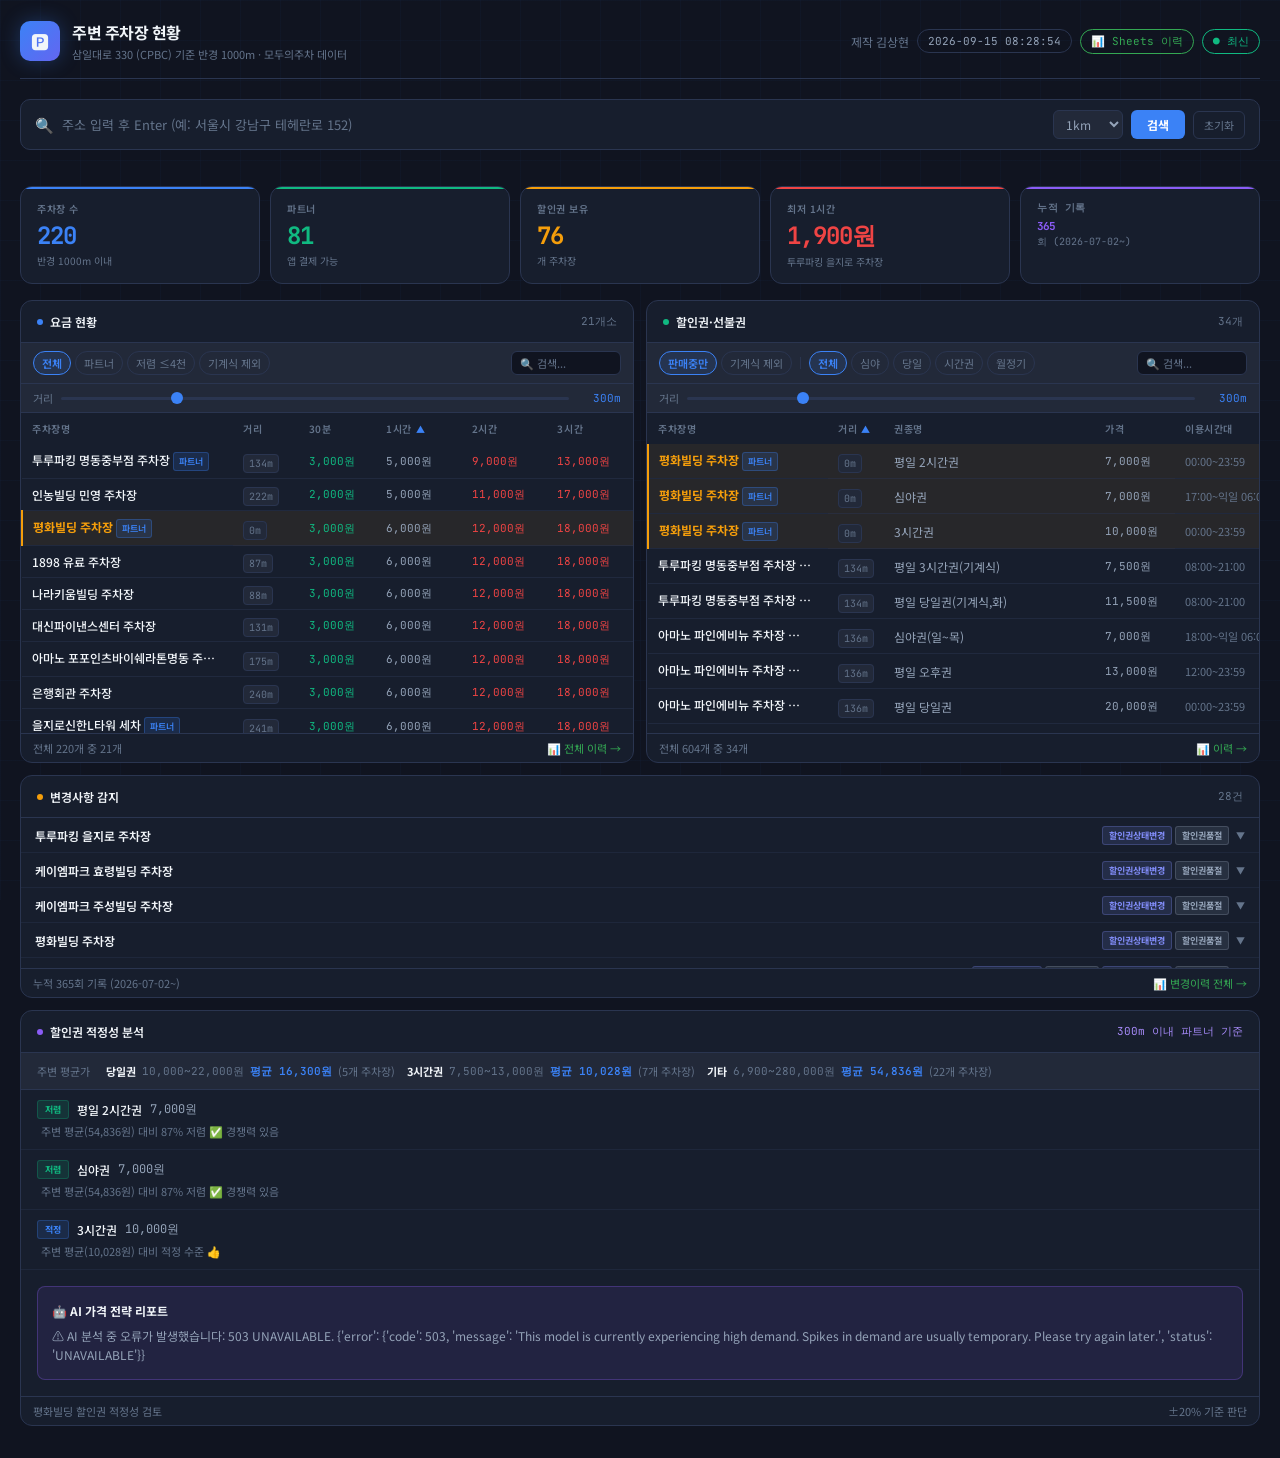
==== commit a035e125: "대시보드 업데이트 2026-09-15 08:31" ====
--- a/docs/index.html
+++ b/docs/index.html
@@ -126,7 +126,7 @@
     </div>
     <div class="hdr-r">
       <span style="font-size:12px;color:var(--t3);">제작 김상현</span>
-      <span class="badge">2026-09-15 07:17:22</span>
+      <span class="badge">2026-09-15 08:28:54</span>
       <a href="https://docs.google.com/spreadsheets/d/1E0llbaOGSsHWO1DPVRy14uUTSvPOhqJyk6OcyVvzG7w" target="_blank" class="badge sheets">📊 Sheets 이력</a>
       <span class="badge ok">최신</span>
     </div>
@@ -215,8 +215,8 @@
       <div class="sb"><span id="t-st"></span><a href="https://docs.google.com/spreadsheets/d/1E0llbaOGSsHWO1DPVRy14uUTSvPOhqJyk6OcyVvzG7w" target="_blank">📊 이력 →</a></div>
     </div>
     <div class="panel full">
-      <div class="ph"><div class="pt"><span class="dot y"></span>변경사항 감지</div><span class="pc">77건</span></div>
-      <div class="change-wrap"><div class="cg"><div class="cg-hdr" onclick="tCG(this)"><span class="cg-name">투루파킹 을지트윈타워 주차장</span><span class="cg-badges"><span class="change-badge" style="background:#818CF822;color:#818CF8;border-color:#818CF844">할인권상태변경</span><span class="change-badge" style="background:#94A3B822;color:#94A3B8;border-color:#94A3B844">할인권품절</span></span><span class="cg-arr">▼</span></div><div class="cg-body"><div class="change-row" style="padding-left:28px"><span class="change-badge" style="background:#818CF822;color:#818CF8;border-color:#818CF844">할인권상태변경</span><div class="change-desc">[평일 심야권] 판매시작</div></div><div class="change-row" style="padding-left:28px"><span class="change-badge" style="background:#94A3B822;color:#94A3B8;border-color:#94A3B844">할인권품절</span><div class="change-desc">[평일 심야권] 재입고</div></div></div></div><div class="cg"><div class="cg-hdr" onclick="tCG(this)"><span class="cg-name">아마노 충무로생활주택 주차장</span><span class="cg-badges"><span class="change-badge" style="background:#818CF822;color:#818CF8;border-color:#818CF844">할인권상태변경</span><span class="change-badge" style="background:#94A3B822;color:#94A3B8;border-color:#94A3B844">할인권품절</span></span><span class="cg-arr">▼</span></div><div class="cg-body"><div class="change-row" style="padding-left:28px"><span class="change-badge" style="background:#818CF822;color:#818CF8;border-color:#818CF844">할인권상태변경</span><div class="change-desc">[심야권] 판매시작</div></div><div class="change-row" style="padding-left:28px"><span class="change-badge" style="background:#94A3B822;color:#94A3B8;border-color:#94A3B844">할인권품절</span><div class="change-desc">[심야권] 재입고</div></div></div></div><div class="cg"><div class="cg-hdr" onclick="tCG(this)"><span class="cg-name">아마노 중앙우체국 주차장</span><span class="cg-badges"><span class="change-badge" style="background:#818CF822;color:#818CF8;border-color:#818CF844">할인권상태변경</span><span class="change-badge" style="background:#94A3B822;color:#94A3B8;border-color:#94A3B844">할인권품절</span></span><span class="cg-arr">▼</span></div><div class="cg-body"><div class="change-row" style="padding-left:28px"><span class="change-badge" style="background:#818CF822;color:#818CF8;border-color:#818CF844">할인권상태변경</span><div class="change-desc">[평일 심야권] 판매시작</div></div><div class="change-row" style="padding-left:28px"><span class="change-badge" style="background:#94A3B822;color:#94A3B8;border-color:#94A3B844">할인권품절</span><div class="change-desc">[평일 심야권] 재입고</div></div></div></div><div class="cg"><div class="cg-hdr" onclick="tCG(this)"><span class="cg-name">케이엠파크 주성빌딩 주차장</span><span class="cg-badges"><span class="change-badge" style="background:#818CF822;color:#818CF8;border-color:#818CF844">할인권상태변경</span><span class="change-badge" style="background:#94A3B822;color:#94A3B8;border-color:#94A3B844">할인권품절</span></span><span class="cg-arr">▼</span></div><div class="cg-body"><div class="change-row" style="padding-left:28px"><span class="change-badge" style="background:#818CF822;color:#818CF8;border-color:#818CF844">할인권상태변경</span><div class="change-desc">[평일 야간권] 판매시작</div></div><div class="change-row" style="padding-left:28px"><span class="change-badge" style="background:#94A3B822;color:#94A3B8;border-color:#94A3B844">할인권품절</span><div class="change-desc">[평일 야간권] 재입고</div></div></div></div><div class="cg"><div class="cg-hdr" onclick="tCG(this)"><span class="cg-name">투루파킹 을지로신한L타워 주차장</span><span class="cg-badges"><span class="change-badge" style="background:#818CF822;color:#818CF8;border-color:#818CF844">할인권상태변경</span><span class="change-badge" style="background:#94A3B822;color:#94A3B8;border-color:#94A3B844">할인권품절</span></span><span class="cg-arr">▼</span></div><div class="cg-body"><div class="change-row" style="padding-left:28px"><span class="change-badge" style="background:#818CF822;color:#818CF8;border-color:#818CF844">할인권상태변경</span><div class="change-desc">[평일 심야권] 판매시작</div></div><div class="change-row" style="padding-left:28px"><span class="change-badge" style="background:#94A3B822;color:#94A3B8;border-color:#94A3B844">할인권품절</span><div class="change-desc">[평일 심야권] 재입고</div></div></div></div><div class="cg"><div class="cg-hdr" onclick="tCG(this)"><span class="cg-name">Tower107빌딩 주차장</span><span class="cg-badges"><span class="change-badge" style="background:#818CF822;color:#818CF8;border-color:#818CF844">할인권상태변경</span><span class="change-badge" style="background:#94A3B822;color:#94A3B8;border-color:#94A3B844">할인권품절</span><span class="change-badge" style="background:#818CF822;color:#818CF8;border-color:#818CF844">할인권상태변경</span><span class="change-badge" style="background:#94A3B822;color:#94A3B8;border-color:#94A3B844">할인권품절</span></span><span class="cg-arr">▼</span></div><div class="cg-body"><div class="change-row" style="padding-left:28px"><span class="change-badge" style="background:#818CF822;color:#818CF8;border-color:#818CF844">할인권상태변경</span><div class="change-desc">[야간권] 판매시작</div></div><div class="change-row" style="padding-left:28px"><span class="change-badge" style="background:#94A3B822;color:#94A3B8;border-color:#94A3B844">할인권품절</span><div class="change-desc">[야간권] 재입고</div></div><div class="change-row" style="padding-left:28px"><span class="change-badge" style="background:#818CF822;color:#818CF8;border-color:#818CF844">할인권상태변경</span><div class="change-desc">[심야권] 판매시작</div></div><div class="change-row" style="padding-left:28px"><span class="change-badge" style="background:#94A3B822;color:#94A3B8;border-color:#94A3B844">할인권품절</span><div class="change-desc">[심야권] 재입고</div></div></div></div><div class="cg"><div class="cg-hdr" onclick="tCG(this)"><span class="cg-name">브릴란테남산 오피스텔 주차장</span><span class="cg-badges"><span class="change-badge" style="background:#818CF822;color:#818CF8;border-color:#818CF844">할인권상태변경</span><span class="change-badge" style="background:#94A3B822;color:#94A3B8;border-color:#94A3B844">할인권품절</span><span class="change-badge" style="background:#818CF822;color:#818CF8;border-color:#818CF844">할인권상태변경</span><span class="change-badge" style="background:#94A3B822;color:#94A3B8;border-color:#94A3B844">할인권품절</span></span><span class="cg-arr">▼</span></div><div class="cg-body"><div class="change-row" style="padding-left:28px"><span class="change-badge" style="background:#818CF822;color:#818CF8;border-color:#818CF844">할인권상태변경</span><div class="change-desc">[심야권(기계식 세단 및 소형SUV)] 판매시작</div></div><div class="change-row" style="padding-left:28px"><span class="change-badge" style="background:#94A3B822;color:#94A3B8;border-color:#94A3B844">할인권품절</span><div class="change-desc">[심야권(기계식 세단 및 소형SUV)] 재입고</div></div><div class="change-row" style="padding-left:28px"><span class="change-badge" style="background:#818CF822;color:#818CF8;border-color:#818CF844">할인권상태변경</span><div class="change-desc">[야간권(기계식 세단 및 소형SUV)] 판매시작</div></div><div class="change-row" style="padding-left:28px"><span class="change-badge" style="background:#94A3B822;color:#94A3B8;border-color:#94A3B844">할인권품절</span><div class="change-desc">[야간권(기계식 세단 및 소형SUV)] 재입고</div></div></div></div><div class="cg"><div class="cg-hdr" onclick="tCG(this)"><span class="cg-name">신한은행 광교 주차장</span><span class="cg-badges"><span class="change-badge" style="background:#818CF822;color:#818CF8;border-color:#818CF844">할인권상태변경</span><span class="change-badge" style="background:#94A3B822;color:#94A3B8;border-color:#94A3B844">할인권품절</span></span><span class="cg-arr">▼</span></div><div class="cg-body"><div class="change-row" style="padding-left:28px"><span class="change-badge" style="background:#818CF822;color:#818CF8;border-color:#818CF844">할인권상태변경</span><div class="change-desc">[야간권(일~목)] 판매시작</div></div><div class="change-row" style="padding-left:28px"><span class="change-badge" style="background:#94A3B822;color:#94A3B8;border-color:#94A3B844">할인권품절</span><div class="change-desc">[야간권(일~목)] 재입고</div></div></div></div><div class="cg"><div class="cg-hdr" onclick="tCG(this)"><span class="cg-name">아마노 드림오피스타운[중앙데코플라자] 주차장</span><span class="cg-badges"><span class="change-badge" style="background:#818CF822;color:#818CF8;border-color:#818CF844">할인권상태변경</span><span class="change-badge" style="background:#94A3B822;color:#94A3B8;border-color:#94A3B844">할인권품절</span></span><span class="cg-arr">▼</span></div><div class="cg-body"><div class="change-row" style="padding-left:28px"><span class="change-badge" style="background:#818CF822;color:#818CF8;border-color:#818CF844">할인권상태변경</span><div class="change-desc">[평일 심야권(기계식,승용)] 판매시작</div></div><div class="change-row" style="padding-left:28px"><span class="change-badge" style="background:#94A3B822;color:#94A3B8;border-color:#94A3B844">할인권품절</span><div class="change-desc">[평일 심야권(기계식,승용)] 재입고</div></div></div></div><div class="cg"><div class="cg-hdr" onclick="tCG(this)"><span class="cg-name">투루파킹 우리금융디지털타워 주차장</span><span class="cg-badges"><span class="change-badge" style="background:#818CF822;color:#818CF8;border-color:#818CF844">할인권상태변경</span><span class="change-badge" style="background:#94A3B822;color:#94A3B8;border-color:#94A3B844">할인권품절</span></span><span class="cg-arr">▼</span></div><div class="cg-body"><div class="change-row" style="padding-left:28px"><span class="change-badge" style="background:#818CF822;color:#818CF8;border-color:#818CF844">할인권상태변경</span><div class="change-desc">[평일 심야권] 판매시작</div></div><div class="change-row" style="padding-left:28px"><span class="change-badge" style="background:#94A3B822;color:#94A3B8;border-color:#94A3B844">할인권품절</span><div class="change-desc">[평일 심야권] 재입고</div></div></div></div><div class="cg"><div class="cg-hdr" onclick="tCG(this)"><span class="cg-name">어반포트 을지로입구역 센터플레이스 주차장</span><span class="cg-badges"><span class="change-badge" style="background:#818CF822;color:#818CF8;border-color:#818CF844">할인권상태변경</span><span class="change-badge" style="background:#94A3B822;color:#94A3B8;border-color:#94A3B844">할인권품절</span><span class="change-badge" style="background:#818CF822;color:#818CF8;border-color:#818CF844">할인권상태변경</span><span class="change-badge" style="background:#94A3B822;color:#94A3B8;border-color:#94A3B844">할인권품절</span></span><span class="cg-arr">▼</span></div><div class="cg-body"><div class="change-row" style="padding-left:28px"><span class="change-badge" style="background:#818CF822;color:#818CF8;border-color:#818CF844">할인권상태변경</span><div class="change-desc">[평일 6시간권] 판매시작</div></div><div class="change-row" style="padding-left:28px"><span class="change-badge" style="background:#94A3B822;color:#94A3B8;border-color:#94A3B844">할인권품절</span><div class="change-desc">[평일 6시간권] 재입고</div></div><div class="change-row" style="padding-left:28px"><span class="change-badge" style="background:#818CF822;color:#818CF8;border-color:#818CF844">할인권상태변경</span><div class="change-desc">[심야권] 판매시작</div></div><div class="change-row" style="padding-left:28px"><span class="change-badge" style="background:#94A3B822;color:#94A3B8;border-color:#94A3B844">할인권품절</span><div class="change-desc">[심야권] 재입고</div></div></div></div><div class="cg"><div class="cg-hdr" onclick="tCG(this)"><span class="cg-name">아마노 한화생명소공동사옥 주차장</span><span class="cg-badges"><span class="change-badge" style="background:#818CF822;color:#818CF8;border-color:#818CF844">할인권상태변경</span><span class="change-badge" style="background:#94A3B822;color:#94A3B8;border-color:#94A3B844">할인권품절</span></span><span class="cg-arr">▼</span></div><div class="cg-body"><div class="change-row" style="padding-left:28px"><span class="change-badge" style="background:#818CF822;color:#818CF8;border-color:#818CF844">할인권상태변경</span><div class="change-desc">[평일 심야권] 판매시작</div></div><div class="change-row" style="padding-left:28px"><span class="change-badge" style="background:#94A3B822;color:#94A3B8;border-color:#94A3B844">할인권품절</span><div class="change-desc">[평일 심야권] 재입고</div></div></div></div><div class="cg"><div class="cg-hdr" onclick="tCG(this)"><span class="cg-name">아마노 더익스체인지서울 주차장</span><span class="cg-badges"><span class="change-badge" style="background:#818CF822;color:#818CF8;border-color:#818CF844">할인권상태변경</span><span class="change-badge" style="background:#94A3B822;color:#94A3B8;border-color:#94A3B844">할인권품절</span></span><span class="cg-arr">▼</span></div><div class="cg-body"><div class="change-row" style="padding-left:28px"><span class="change-badge" style="background:#818CF822;color:#818CF8;border-color:#818CF844">할인권상태변경</span><div class="change-desc">[평일 심야권] 판매시작</div></div><div class="change-row" style="padding-left:28px"><span class="change-badge" style="background:#94A3B822;color:#94A3B8;border-color:#94A3B844">할인권품절</span><div class="change-desc">[평일 심야권] 재입고</div></div></div></div><div class="cg"><div class="cg-hdr" onclick="tCG(this)"><span class="cg-name">어반포트 회현역 AK타워 주차장</span><span class="cg-badges"><span class="change-badge" style="background:#818CF822;color:#818CF8;border-color:#818CF844">할인권상태변경</span><span class="change-badge" style="background:#94A3B822;color:#94A3B8;border-color:#94A3B844">할인권품절</span><span class="change-badge" style="background:#10B98122;color:#10B981;border-color:#10B98144">할인권신규</span><span class="change-badge" style="background:#10B98122;color:#10B981;border-color:#10B98144">할인권신규</span><span class="change-badge" style="background:#10B98122;color:#10B981;border-color:#10B98144">할인권신규</span><span class="change-badge" style="background:#818CF822;color:#818CF8;border-color:#818CF844">할인권상태변경</span><span class="change-badge" style="background:#94A3B822;color:#94A3B8;border-color:#94A3B844">할인권품절</span></span><span class="cg-arr">▼</span></div><div class="cg-body"><div class="change-row" style="padding-left:28px"><span class="change-badge" style="background:#818CF822;color:#818CF8;border-color:#818CF844">할인권상태변경</span><div class="change-desc">[심야권] 판매시작</div></div><div class="change-row" style="padding-left:28px"><span class="change-badge" style="background:#94A3B822;color:#94A3B8;border-color:#94A3B844">할인권품절</span><div class="change-desc">[심야권] 재입고</div></div><div class="change-row" style="padding-left:28px"><span class="change-badge" style="background:#10B98122;color:#10B981;border-color:#10B98144">할인권신규</span><div class="change-desc">[휴일 오후 3시간권(14시부터 이용 가능,토,공휴일)] 신규 (12,500원)</div></div><div class="change-row" style="padding-left:28px"><span class="change-badge" style="background:#10B98122;color:#10B981;border-color:#10B98144">할인권신규</span><div class="change-desc">[휴일 오후 3시간권(14시부터 이용 가능,일)] 신규 (8,500원)</div></div><div class="change-row" style="padding-left:28px"><span class="change-badge" style="background:#10B98122;color:#10B981;border-color:#10B98144">할인권신규</span><div class="change-desc">[평일 오후 3시간권(14시부터 이용 가능)] 신규 (13,000원)</div></div><div class="change-row" style="padding-left:28px"><span class="change-badge" style="background:#818CF822;color:#818CF8;border-color:#818CF844">할인권상태변경</span><div class="change-desc">[평일 당일권(월~목)] 판매시작</div></div><div class="change-row" style="padding-left:28px"><span class="change-badge" style="background:#94A3B822;color:#94A3B8;border-color:#94A3B844">할인권품절</span><div class="change-desc">[평일 당일권(월~목)] 재입고</div></div></div></div><div class="cg"><div class="cg-hdr" onclick="tCG(this)"><span class="cg-name">투루파킹 센트로폴리스 주차장</span><span class="cg-badges"><span class="change-badge" style="background:#818CF822;color:#818CF8;border-color:#818CF844">할인권상태변경</span><span class="change-badge" style="background:#94A3B822;color:#94A3B8;border-color:#94A3B844">할인권품절</span></span><span class="cg-arr">▼</span></div><div class="cg-body"><div class="change-row" style="padding-left:28px"><span class="change-badge" style="background:#818CF822;color:#818CF8;border-color:#818CF844">할인권상태변경</span><div class="change-desc">[평일 심야권] 판매시작</div></div><div class="change-row" style="padding-left:28px"><span class="change-badge" style="background:#94A3B822;color:#94A3B8;border-color:#94A3B844">할인권품절</span><div class="change-desc">[평일 심야권] 재입고</div></div></div></div><div class="cg"><div class="cg-hdr" onclick="tCG(this)"><span class="cg-name">투루파킹 종로94빌딩 주차장</span><span class="cg-badges"><span class="change-badge" style="background:#818CF822;color:#818CF8;border-color:#818CF844">할인권상태변경</span><span class="change-badge" style="background:#94A3B822;color:#94A3B8;border-color:#94A3B844">할인권품절</span></span><span class="cg-arr">▼</span></div><div class="cg-body"><div class="change-row" style="padding-left:28px"><span class="change-badge" style="background:#818CF822;color:#818CF8;border-color:#818CF844">할인권상태변경</span><div class="change-desc">[평일 야간권(자주식)] 판매시작</div></div><div class="change-row" style="padding-left:28px"><span class="change-badge" style="background:#94A3B822;color:#94A3B8;border-color:#94A3B844">할인권품절</span><div class="change-desc">[평일 야간권(자주식)] 재입고</div></div></div></div><div class="cg"><div class="cg-hdr" onclick="tCG(this)"><span class="cg-name">나이스파크 교원명동빌딩 주차장</span><span class="cg-badges"><span class="change-badge" style="background:#818CF822;color:#818CF8;border-color:#818CF844">할인권상태변경</span><span class="change-badge" style="background:#94A3B822;color:#94A3B8;border-color:#94A3B844">할인권품절</span></span><span class="cg-arr">▼</span></div><div class="cg-body"><div class="change-row" style="padding-left:28px"><span class="change-badge" style="background:#818CF822;color:#818CF8;border-color:#818CF844">할인권상태변경</span><div class="change-desc">[심야권(지상 전용)] 판매시작</div></div><div class="change-row" style="padding-left:28px"><span class="change-badge" style="background:#94A3B822;color:#94A3B8;border-color:#94A3B844">할인권품절</span><div class="change-desc">[심야권(지상 전용)] 재입고</div></div></div></div><div class="cg"><div class="cg-hdr" onclick="tCG(this)"><span class="cg-name">나이스파크 종로 세종 주차장</span><span class="cg-badges"><span class="change-badge" style="background:#818CF822;color:#818CF8;border-color:#818CF844">할인권상태변경</span><span class="change-badge" style="background:#94A3B822;color:#94A3B8;border-color:#94A3B844">할인권품절</span></span><span class="cg-arr">▼</span></div><div class="cg-body"><div class="change-row" style="padding-left:28px"><span class="change-badge" style="background:#818CF822;color:#818CF8;border-color:#818CF844">할인권상태변경</span><div class="change-desc">[심야권(일~목)] 판매시작</div></div><div class="change-row" style="padding-left:28px"><span class="change-badge" style="background:#94A3B822;color:#94A3B8;border-color:#94A3B844">할인권품절</span><div class="change-desc">[심야권(일~목)] 재입고</div></div></div></div><div class="cg"><div class="cg-hdr" onclick="tCG(this)"><span class="cg-name">어반포트 더존을지타워 주차장</span><span class="cg-badges"><span class="change-badge" style="background:#818CF822;color:#818CF8;border-color:#818CF844">할인권상태변경</span><span class="change-badge" style="background:#94A3B822;color:#94A3B8;border-color:#94A3B844">할인권품절</span></span><span class="cg-arr">▼</span></div><div class="cg-body"><div class="change-row" style="padding-left:28px"><span class="change-badge" style="background:#818CF822;color:#818CF8;border-color:#818CF844">할인권상태변경</span><div class="change-desc">[야간권(지하4층 전용)] 판매시작</div></div><div class="change-row" style="padding-left:28px"><span class="change-badge" style="background:#94A3B822;color:#94A3B8;border-color:#94A3B844">할인권품절</span><div class="change-desc">[야간권(지하4층 전용)] 재입고</div></div></div></div><div class="cg"><div class="cg-hdr" onclick="tCG(this)"><span class="cg-name">투루파킹 소테츠호텔즈명동점 주차장</span><span class="cg-badges"><span class="change-badge" style="background:#818CF822;color:#818CF8;border-color:#818CF844">할인권상태변경</span><span class="change-badge" style="background:#94A3B822;color:#94A3B8;border-color:#94A3B844">할인권품절</span><span class="change-badge" style="background:#818CF822;color:#818CF8;border-color:#818CF844">할인권상태변경</span><span class="change-badge" style="background:#94A3B822;color:#94A3B8;border-color:#94A3B844">할인권품절</span></span><span class="cg-arr">▼</span></div><div class="cg-body"><div class="change-row" style="padding-left:28px"><span class="change-badge" style="background:#818CF822;color:#818CF8;border-color:#818CF844">할인권상태변경</span><div class="change-desc">[평일 심야권] 판매시작</div></div><div class="change-row" style="padding-left:28px"><span class="change-badge" style="background:#94A3B822;color:#94A3B8;border-color:#94A3B844">할인권품절</span><div class="change-desc">[평일 심야권] 재입고</div></div><div class="change-row" style="padding-left:28px"><span class="change-badge" style="background:#818CF822;color:#818CF8;border-color:#818CF844">할인권상태변경</span><div class="change-desc">[평일 3시간권] 판매시작</div></div><div class="change-row" style="padding-left:28px"><span class="change-badge" style="background:#94A3B822;color:#94A3B8;border-color:#94A3B844">할인권품절</span><div class="change-desc">[평일 3시간권] 재입고</div></div></div></div><div class="cg"><div class="cg-hdr" onclick="tCG(this)"><span class="cg-name">아마노 스테이트타워남산 주차장</span><span class="cg-badges"><span class="change-badge" style="background:#818CF822;color:#818CF8;border-color:#818CF844">할인권상태변경</span><span class="change-badge" style="background:#94A3B822;color:#94A3B8;border-color:#94A3B844">할인권품절</span><span class="change-badge" style="background:#818CF822;color:#818CF8;border-color:#818CF844">할인권상태변경</span><span class="change-badge" style="background:#94A3B822;color:#94A3B8;border-color:#94A3B844">할인권품절</span></span><span class="cg-arr">▼</span></div><div class="cg-body"><div class="change-row" style="padding-left:28px"><span class="change-badge" style="background:#818CF822;color:#818CF8;border-color:#818CF844">할인권상태변경</span><div class="change-desc">[심야권] 판매시작</div></div><div class="change-row" style="padding-left:28px"><span class="change-badge" style="background:#94A3B822;color:#94A3B8;border-color:#94A3B844">할인권품절</span><div class="change-desc">[심야권] 재입고</div></div><div class="change-row" style="padding-left:28px"><span class="change-badge" style="background:#818CF822;color:#818CF8;border-color:#818CF844">할인권상태변경</span><div class="change-desc">[평일 당일권(월~수)] 판매시작</div></div><div class="change-row" style="padding-left:28px"><span class="change-badge" style="background:#94A3B822;color:#94A3B8;border-color:#94A3B844">할인권품절</span><div class="change-desc">[평일 당일권(월~수)] 재입고</div></div></div></div><div class="cg"><div class="cg-hdr" onclick="tCG(this)"><span class="cg-name">아마노 파인에비뉴 주차장</span><span class="cg-badges"><span class="change-badge" style="background:#818CF822;color:#818CF8;border-color:#818CF844">할인권상태변경</span><span class="change-badge" style="background:#94A3B822;color:#94A3B8;border-color:#94A3B844">할인권품절</span></span><span class="cg-arr">▼</span></div><div class="cg-body"><div class="change-row" style="padding-left:28px"><span class="change-badge" style="background:#818CF822;color:#818CF8;border-color:#818CF844">할인권상태변경</span><div class="change-desc">[심야권(일~목)] 판매시작</div></div><div class="change-row" style="padding-left:28px"><span class="change-badge" style="background:#94A3B822;color:#94A3B8;border-color:#94A3B844">할인권품절</span><div class="change-desc">[심야권(일~목)] 재입고</div></div></div></div><div class="cg"><div class="cg-hdr" onclick="tCG(this)"><span class="cg-name">투루파킹 청계크리스탈스퀘어 주차장</span><span class="cg-badges"><span class="change-badge" style="background:#818CF822;color:#818CF8;border-color:#818CF844">할인권상태변경</span><span class="change-badge" style="background:#94A3B822;color:#94A3B8;border-color:#94A3B844">할인권품절</span></span><span class="cg-arr">▼</span></div><div class="cg-body"><div class="change-row" style="padding-left:28px"><span class="change-badge" style="background:#818CF822;color:#818CF8;border-color:#818CF844">할인권상태변경</span><div class="change-desc">[평일 심야권] 판매시작</div></div><div class="change-row" style="padding-left:28px"><span class="change-badge" style="background:#94A3B822;color:#94A3B8;border-color:#94A3B844">할인권품절</span><div class="change-desc">[평일 심야권] 재입고</div></div></div></div><div class="cg"><div class="cg-hdr" onclick="tCG(this)"><span class="cg-name">투루파킹 SK-C타워 주차장</span><span class="cg-badges"><span class="change-badge" style="background:#818CF822;color:#818CF8;border-color:#818CF844">할인권상태변경</span><span class="change-badge" style="background:#94A3B822;color:#94A3B8;border-color:#94A3B844">할인권품절</span></span><span class="cg-arr">▼</span></div><div class="cg-body"><div class="change-row" style="padding-left:28px"><span class="change-badge" style="background:#818CF822;color:#818CF8;border-color:#818CF844">할인권상태변경</span><div class="change-desc">[평일 심야권] 판매시작</div></div><div class="change-row" style="padding-left:28px"><span class="change-badge" style="background:#94A3B822;color:#94A3B8;border-color:#94A3B844">할인권품절</span><div class="change-desc">[평일 심야권] 재입고</div></div></div></div><div class="cg"><div class="cg-hdr" onclick="tCG(this)"><span class="cg-name">아마노 종로삼일빌딩 주차장</span><span class="cg-badges"><span class="change-badge" style="background:#818CF822;color:#818CF8;border-color:#818CF844">할인권상태변경</span><span class="change-badge" style="background:#94A3B822;color:#94A3B8;border-color:#94A3B844">할인권품절</span></span><span class="cg-arr">▼</span></div><div class="cg-body"><div class="change-row" style="padding-left:28px"><span class="change-badge" style="background:#818CF822;color:#818CF8;border-color:#818CF844">할인권상태변경</span><div class="change-desc">[평일 야간권(기계식,승용)] 판매시작</div></div><div class="change-row" style="padding-left:28px"><span class="change-badge" style="background:#94A3B822;color:#94A3B8;border-color:#94A3B844">할인권품절</span><div class="change-desc">[평일 야간권(기계식,승용)] 재입고</div></div></div></div><div class="cg"><div class="cg-hdr" onclick="tCG(this)"><span class="cg-name">투루파킹 그레이츠청계 주차장</span><span class="cg-badges"><span class="change-badge" style="background:#818CF822;color:#818CF8;border-color:#818CF844">할인권상태변경</span><span class="change-badge" style="background:#94A3B822;color:#94A3B8;border-color:#94A3B844">할인권품절</span></span><span class="cg-arr">▼</span></div><div class="cg-body"><div class="change-row" style="padding-left:28px"><span class="change-badge" style="background:#818CF822;color:#818CF8;border-color:#818CF844">할인권상태변경</span><div class="change-desc">[평일 심야권] 판매시작</div></div><div class="change-row" style="padding-left:28px"><span class="change-badge" style="background:#94A3B822;color:#94A3B8;border-color:#94A3B844">할인권품절</span><div class="change-desc">[평일 심야권] 재입고</div></div></div></div><div class="cg"><div class="cg-hdr" onclick="tCG(this)"><span class="cg-name">아마노 케이스퀘어시티 주차장</span><span class="cg-badges"><span class="change-badge" style="background:#818CF822;color:#818CF8;border-color:#818CF844">할인권상태변경</span><span class="change-badge" style="background:#94A3B822;color:#94A3B8;border-color:#94A3B844">할인권품절</span></span><span class="cg-arr">▼</span></div><div class="cg-body"><div class="change-row" style="padding-left:28px"><span class="change-badge" style="background:#818CF822;color:#818CF8;border-color:#818CF844">할인권상태변경</span><div class="change-desc">[평일 심야권] 판매시작</div></div><div class="change-row" style="padding-left:28px"><span class="change-badge" style="background:#94A3B822;color:#94A3B8;border-color:#94A3B844">할인권품절</span><div class="change-desc">[평일 심야권] 재입고</div></div></div></div><div class="cg"><div class="cg-hdr" onclick="tCG(this)"><span class="cg-name">투루파킹 오라카이인사동 주차장</span><span class="cg-badges"><span class="change-badge" style="background:#818CF822;color:#818CF8;border-color:#818CF844">할인권상태변경</span><span class="change-badge" style="background:#94A3B822;color:#94A3B8;border-color:#94A3B844">할인권품절</span></span><span class="cg-arr">▼</span></div><div class="cg-body"><div class="change-row" style="padding-left:28px"><span class="change-badge" style="background:#818CF822;color:#818CF8;border-color:#818CF844">할인권상태변경</span><div class="change-desc">[평일 야간권] 판매시작</div></div><div class="change-row" style="padding-left:28px"><span class="change-badge" style="background:#94A3B822;color:#94A3B8;border-color:#94A3B844">할인권품절</span><div class="change-desc">[평일 야간권] 재입고</div></div></div></div><div class="cg"><div class="cg-hdr" onclick="tCG(this)"><span class="cg-name">투루파킹 타워8점 주차장</span><span class="cg-badges"><span class="change-badge" style="background:#818CF822;color:#818CF8;border-color:#818CF844">할인권상태변경</span><span class="change-badge" style="background:#94A3B822;color:#94A3B8;border-color:#94A3B844">할인권품절</span></span><span class="cg-arr">▼</span></div><div class="cg-body"><div class="change-row" style="padding-left:28px"><span class="change-badge" style="background:#818CF822;color:#818CF8;border-color:#818CF844">할인권상태변경</span><div class="change-desc">[심야권(일~목)] 판매시작</div></div><div class="change-row" style="padding-left:28px"><span class="change-badge" style="background:#94A3B822;color:#94A3B8;border-color:#94A3B844">할인권품절</span><div class="change-desc">[심야권(일~목)] 재입고</div></div></div></div><div class="cg"><div class="cg-hdr" onclick="tCG(this)"><span class="cg-name">아마노 그랑서울 주차장</span><span class="cg-badges"><span class="change-badge" style="background:#818CF822;color:#818CF8;border-color:#818CF844">할인권상태변경</span><span class="change-badge" style="background:#94A3B822;color:#94A3B8;border-color:#94A3B844">할인권품절</span></span><span class="cg-arr">▼</span></div><div class="cg-body"><div class="change-row" style="padding-left:28px"><span class="change-badge" style="background:#818CF822;color:#818CF8;border-color:#818CF844">할인권상태변경</span><div class="change-desc">[심야권(일~목)] 판매시작</div></div><div class="change-row" style="padding-left:28px"><span class="change-badge" style="background:#94A3B822;color:#94A3B8;border-color:#94A3B844">할인권품절</span><div class="change-desc">[심야권(일~목)] 재입고</div></div></div></div><div class="cg"><div class="cg-hdr" onclick="tCG(this)"><span class="cg-name">아마노 타임워크명동빌딩 주차장</span><span class="cg-badges"><span class="change-badge" style="background:#818CF822;color:#818CF8;border-color:#818CF844">할인권상태변경</span><span class="change-badge" style="background:#94A3B822;color:#94A3B8;border-color:#94A3B844">할인권품절</span></span><span class="cg-arr">▼</span></div><div class="cg-body"><div class="change-row" style="padding-left:28px"><span class="change-badge" style="background:#818CF822;color:#818CF8;border-color:#818CF844">할인권상태변경</span><div class="change-desc">[심야권(일~목)] 판매시작</div></div><div class="change-row" style="padding-left:28px"><span class="change-badge" style="background:#94A3B822;color:#94A3B8;border-color:#94A3B844">할인권품절</span><div class="change-desc">[심야권(일~목)] 재입고</div></div></div></div></div>
+      <div class="ph"><div class="pt"><span class="dot y"></span>변경사항 감지</div><span class="pc">28건</span></div>
+      <div class="change-wrap"><div class="cg"><div class="cg-hdr" onclick="tCG(this)"><span class="cg-name">투루파킹 을지로 주차장</span><span class="cg-badges"><span class="change-badge" style="background:#818CF822;color:#818CF8;border-color:#818CF844">할인권상태변경</span><span class="change-badge" style="background:#94A3B822;color:#94A3B8;border-color:#94A3B844">할인권품절</span></span><span class="cg-arr">▼</span></div><div class="cg-body"><div class="change-row" style="padding-left:28px"><span class="change-badge" style="background:#818CF822;color:#818CF8;border-color:#818CF844">할인권상태변경</span><div class="change-desc">[평일 심야권] 판매시작</div></div><div class="change-row" style="padding-left:28px"><span class="change-badge" style="background:#94A3B822;color:#94A3B8;border-color:#94A3B844">할인권품절</span><div class="change-desc">[평일 심야권] 재입고</div></div></div></div><div class="cg"><div class="cg-hdr" onclick="tCG(this)"><span class="cg-name">케이엠파크 효령빌딩 주차장</span><span class="cg-badges"><span class="change-badge" style="background:#818CF822;color:#818CF8;border-color:#818CF844">할인권상태변경</span><span class="change-badge" style="background:#94A3B822;color:#94A3B8;border-color:#94A3B844">할인권품절</span></span><span class="cg-arr">▼</span></div><div class="cg-body"><div class="change-row" style="padding-left:28px"><span class="change-badge" style="background:#818CF822;color:#818CF8;border-color:#818CF844">할인권상태변경</span><div class="change-desc">[평일 야간권(플랩 전용)] 판매시작</div></div><div class="change-row" style="padding-left:28px"><span class="change-badge" style="background:#94A3B822;color:#94A3B8;border-color:#94A3B844">할인권품절</span><div class="change-desc">[평일 야간권(플랩 전용)] 재입고</div></div></div></div><div class="cg"><div class="cg-hdr" onclick="tCG(this)"><span class="cg-name">케이엠파크 주성빌딩 주차장</span><span class="cg-badges"><span class="change-badge" style="background:#818CF822;color:#818CF8;border-color:#818CF844">할인권상태변경</span><span class="change-badge" style="background:#94A3B822;color:#94A3B8;border-color:#94A3B844">할인권품절</span></span><span class="cg-arr">▼</span></div><div class="cg-body"><div class="change-row" style="padding-left:28px"><span class="change-badge" style="background:#818CF822;color:#818CF8;border-color:#818CF844">할인권상태변경</span><div class="change-desc">[평일 심야권] 판매시작</div></div><div class="change-row" style="padding-left:28px"><span class="change-badge" style="background:#94A3B822;color:#94A3B8;border-color:#94A3B844">할인권품절</span><div class="change-desc">[평일 심야권] 재입고</div></div></div></div><div class="cg"><div class="cg-hdr" onclick="tCG(this)"><span class="cg-name">평화빌딩 주차장</span><span class="cg-badges"><span class="change-badge" style="background:#818CF822;color:#818CF8;border-color:#818CF844">할인권상태변경</span><span class="change-badge" style="background:#94A3B822;color:#94A3B8;border-color:#94A3B844">할인권품절</span></span><span class="cg-arr">▼</span></div><div class="cg-body"><div class="change-row" style="padding-left:28px"><span class="change-badge" style="background:#818CF822;color:#818CF8;border-color:#818CF844">할인권상태변경</span><div class="change-desc">[심야권] 판매시작</div></div><div class="change-row" style="padding-left:28px"><span class="change-badge" style="background:#94A3B822;color:#94A3B8;border-color:#94A3B844">할인권품절</span><div class="change-desc">[심야권] 재입고</div></div></div></div><div class="cg"><div class="cg-hdr" onclick="tCG(this)"><span class="cg-name">명동 호텔스카이파크 주차장</span><span class="cg-badges"><span class="change-badge" style="background:#818CF822;color:#818CF8;border-color:#818CF844">할인권상태변경</span><span class="change-badge" style="background:#94A3B822;color:#94A3B8;border-color:#94A3B844">할인권품절</span><span class="change-badge" style="background:#818CF822;color:#818CF8;border-color:#818CF844">할인권상태변경</span><span class="change-badge" style="background:#94A3B822;color:#94A3B8;border-color:#94A3B844">할인권품절</span></span><span class="cg-arr">▼</span></div><div class="cg-body"><div class="change-row" style="padding-left:28px"><span class="change-badge" style="background:#818CF822;color:#818CF8;border-color:#818CF844">할인권상태변경</span><div class="change-desc">[5시간권(기계식-2호점_왼편출입)] 판매중단</div></div><div class="change-row" style="padding-left:28px"><span class="change-badge" style="background:#94A3B822;color:#94A3B8;border-color:#94A3B844">할인권품절</span><div class="change-desc">[5시간권(기계식-2호점_왼편출입)] 품절</div></div><div class="change-row" style="padding-left:28px"><span class="change-badge" style="background:#818CF822;color:#818CF8;border-color:#818CF844">할인권상태변경</span><div class="change-desc">[5시간권(자주식-센트럴점_오른편출입)] 판매중단</div></div><div class="change-row" style="padding-left:28px"><span class="change-badge" style="background:#94A3B822;color:#94A3B8;border-color:#94A3B844">할인권품절</span><div class="change-desc">[5시간권(자주식-센트럴점_오른편출입)] 품절</div></div></div></div><div class="cg"><div class="cg-hdr" onclick="tCG(this)"><span class="cg-name">투루파킹 을지로3가점 주차장</span><span class="cg-badges"><span class="change-badge" style="background:#818CF822;color:#818CF8;border-color:#818CF844">할인권상태변경</span><span class="change-badge" style="background:#94A3B822;color:#94A3B8;border-color:#94A3B844">할인권품절</span></span><span class="cg-arr">▼</span></div><div class="cg-body"><div class="change-row" style="padding-left:28px"><span class="change-badge" style="background:#818CF822;color:#818CF8;border-color:#818CF844">할인권상태변경</span><div class="change-desc">[평일 심야권] 판매시작</div></div><div class="change-row" style="padding-left:28px"><span class="change-badge" style="background:#94A3B822;color:#94A3B8;border-color:#94A3B844">할인권품절</span><div class="change-desc">[평일 심야권] 재입고</div></div></div></div><div class="cg"><div class="cg-hdr" onclick="tCG(this)"><span class="cg-name">투루파킹 동국대학교충무로영상센터 주차장</span><span class="cg-badges"><span class="change-badge" style="background:#818CF822;color:#818CF8;border-color:#818CF844">할인권상태변경</span><span class="change-badge" style="background:#94A3B822;color:#94A3B8;border-color:#94A3B844">할인권품절</span></span><span class="cg-arr">▼</span></div><div class="cg-body"><div class="change-row" style="padding-left:28px"><span class="change-badge" style="background:#818CF822;color:#818CF8;border-color:#818CF844">할인권상태변경</span><div class="change-desc">[평일 심야권] 판매시작</div></div><div class="change-row" style="padding-left:28px"><span class="change-badge" style="background:#94A3B822;color:#94A3B8;border-color:#94A3B844">할인권품절</span><div class="change-desc">[평일 심야권] 재입고</div></div></div></div><div class="cg"><div class="cg-hdr" onclick="tCG(this)"><span class="cg-name">나이스파크 아이엠금융센터 주차장</span><span class="cg-badges"><span class="change-badge" style="background:#818CF822;color:#818CF8;border-color:#818CF844">할인권상태변경</span><span class="change-badge" style="background:#94A3B822;color:#94A3B8;border-color:#94A3B844">할인권품절</span></span><span class="cg-arr">▼</span></div><div class="cg-body"><div class="change-row" style="padding-left:28px"><span class="change-badge" style="background:#818CF822;color:#818CF8;border-color:#818CF844">할인권상태변경</span><div class="change-desc">[심야권] 판매시작</div></div><div class="change-row" style="padding-left:28px"><span class="change-badge" style="background:#94A3B822;color:#94A3B8;border-color:#94A3B844">할인권품절</span><div class="change-desc">[심야권] 재입고</div></div></div></div><div class="cg"><div class="cg-hdr" onclick="tCG(this)"><span class="cg-name">나이스파크 종로타워 주차장</span><span class="cg-badges"><span class="change-badge" style="background:#EF444422;color:#EF4444;border-color:#EF444444">할인권삭제</span><span class="change-badge" style="background:#10B98122;color:#10B981;border-color:#10B98144">할인권신규</span></span><span class="cg-arr">▼</span></div><div class="cg-body"><div class="change-row" style="padding-left:28px"><span class="change-badge" style="background:#EF444422;color:#EF4444;border-color:#EF444444">할인권삭제</span><div class="change-desc">[심야권(금~일)] 삭제됨</div></div><div class="change-row" style="padding-left:28px"><span class="change-badge" style="background:#10B98122;color:#10B981;border-color:#10B98144">할인권신규</span><div class="change-desc">[심야권] 신규 (9,000원)</div></div></div></div><div class="cg"><div class="cg-hdr" onclick="tCG(this)"><span class="cg-name">투루파킹 청계크리스탈스퀘어 주차장</span><span class="cg-badges"><span class="change-badge" style="background:#818CF822;color:#818CF8;border-color:#818CF844">할인권상태변경</span><span class="change-badge" style="background:#94A3B822;color:#94A3B8;border-color:#94A3B844">할인권품절</span></span><span class="cg-arr">▼</span></div><div class="cg-body"><div class="change-row" style="padding-left:28px"><span class="change-badge" style="background:#818CF822;color:#818CF8;border-color:#818CF844">할인권상태변경</span><div class="change-desc">[평일 심야권] 판매중단</div></div><div class="change-row" style="padding-left:28px"><span class="change-badge" style="background:#94A3B822;color:#94A3B8;border-color:#94A3B844">할인권품절</span><div class="change-desc">[평일 심야권] 품절</div></div></div></div><div class="cg"><div class="cg-hdr" onclick="tCG(this)"><span class="cg-name">투루파킹 충무로흥국빌딩 주차장</span><span class="cg-badges"><span class="change-badge" style="background:#818CF822;color:#818CF8;border-color:#818CF844">할인권상태변경</span><span class="change-badge" style="background:#94A3B822;color:#94A3B8;border-color:#94A3B844">할인권품절</span></span><span class="cg-arr">▼</span></div><div class="cg-body"><div class="change-row" style="padding-left:28px"><span class="change-badge" style="background:#818CF822;color:#818CF8;border-color:#818CF844">할인권상태변경</span><div class="change-desc">[평일 당일권(화)] 판매중단</div></div><div class="change-row" style="padding-left:28px"><span class="change-badge" style="background:#94A3B822;color:#94A3B8;border-color:#94A3B844">할인권품절</span><div class="change-desc">[평일 당일권(화)] 품절</div></div></div></div><div class="cg"><div class="cg-hdr" onclick="tCG(this)"><span class="cg-name">투루파킹 나인트리명동2 주차장</span><span class="cg-badges"><span class="change-badge" style="background:#818CF822;color:#818CF8;border-color:#818CF844">할인권상태변경</span><span class="change-badge" style="background:#94A3B822;color:#94A3B8;border-color:#94A3B844">할인권품절</span></span><span class="cg-arr">▼</span></div><div class="cg-body"><div class="change-row" style="padding-left:28px"><span class="change-badge" style="background:#818CF822;color:#818CF8;border-color:#818CF844">할인권상태변경</span><div class="change-desc">[평일 심야권] 판매시작</div></div><div class="change-row" style="padding-left:28px"><span class="change-badge" style="background:#94A3B822;color:#94A3B8;border-color:#94A3B844">할인권품절</span><div class="change-desc">[평일 심야권] 재입고</div></div></div></div><div class="cg"><div class="cg-hdr" onclick="tCG(this)"><span class="cg-name">투루파킹 SC제일은행본점 주차장</span><span class="cg-badges"><span class="change-badge" style="background:#818CF822;color:#818CF8;border-color:#818CF844">할인권상태변경</span><span class="change-badge" style="background:#94A3B822;color:#94A3B8;border-color:#94A3B844">할인권품절</span></span><span class="cg-arr">▼</span></div><div class="cg-body"><div class="change-row" style="padding-left:28px"><span class="change-badge" style="background:#818CF822;color:#818CF8;border-color:#818CF844">할인권상태변경</span><div class="change-desc">[심야권(일~목)] 판매시작</div></div><div class="change-row" style="padding-left:28px"><span class="change-badge" style="background:#94A3B822;color:#94A3B8;border-color:#94A3B844">할인권품절</span><div class="change-desc">[심야권(일~목)] 재입고</div></div></div></div></div>
       <div class="sb"><span>누적 365회 기록 (2026-07-02~)</span><a href="https://docs.google.com/spreadsheets/d/1E0llbaOGSsHWO1DPVRy14uUTSvPOhqJyk6OcyVvzG7w" target="_blank">📊 변경이력 전체 →</a></div>
     </div>
     <div class="panel full">
@@ -226,10 +226,10 @@
       </div>
       <div class="ana-summary">
         <span style="font-size:11px;color:var(--t3);margin-right:4px">주변 평균가</span>
-        <div class="ana-summary-item"><span class="ana-cat">당일권</span><span class="ana-range">10,000~22,000원</span><span class="ana-avg">평균 16,300원</span><span class="ana-cnt">(5개 주차장)</span></div><div class="ana-summary-item"><span class="ana-cat">3시간권</span><span class="ana-range">7,500~13,000원</span><span class="ana-avg">평균 10,028원</span><span class="ana-cnt">(7개 주차장)</span></div><div class="ana-summary-item"><span class="ana-cat">기타</span><span class="ana-range">6,900~280,000원</span><span class="ana-avg">평균 55,450원</span><span class="ana-cnt">(22개 주차장)</span></div>
-      </div>
-      <div><div class="ana-row"><div class="ana-left"><span class="ana-badge" style="background:#10B98122;color:#10B981;border:1px solid #10B98144">저렴</span><span class="ana-name">평일 2시간권</span><span class="ana-price">7,000원</span></div><div class="ana-comment">주변 평균(55,450원) 대비 87% 저렴 ✅ 경쟁력 있음</div></div><div class="ana-row"><div class="ana-left"><span class="ana-badge" style="background:#3B82F622;color:#3B82F6;border:1px solid #3B82F644">적정</span><span class="ana-name">3시간권</span><span class="ana-price">10,000원</span></div><div class="ana-comment">주변 평균(10,028원) 대비 적정 수준 👍</div></div></div>
-      <div style="margin:16px;padding:14px;background:rgba(139,92,246,0.1);border:1px solid rgba(139,92,246,0.3);border-radius:8px;font-size:12px;color:var(--t1);line-height:1.6;"><strong>🤖 AI 가격 전략 리포트</strong><div style="color:var(--t2);margin-top:6px;">평화빌딩 3시간권(10,000원)은 주변 평균가와 유사해 현재 경쟁력이 적정합니다. 다만, 당일권은 높은 회전율 확보를 위해 주변 평균(16,300원)보다 다소 높은 17,000~19,000원 선으로 가격 조정을 고려해야 합니다. 틈새 수요 분석 결과, 월정기권이 55%의 높은 품절률에도 불구하고 평화빌딩에 없는 권종으로 확인됩니다. 이는 안정적인 수익 확보 기회가 될 수 있으나, 고정 주차 차량 증가로 외부 이용객 회전율 저하 가능성을 면밀히 검토하여 제한적으로 도입하거나 특정 시간대에만 허용하는 전략이 필요합니다. 🅿️</div></div>
+        <div class="ana-summary-item"><span class="ana-cat">당일권</span><span class="ana-range">10,000~22,000원</span><span class="ana-avg">평균 16,300원</span><span class="ana-cnt">(5개 주차장)</span></div><div class="ana-summary-item"><span class="ana-cat">3시간권</span><span class="ana-range">7,500~13,000원</span><span class="ana-avg">평균 10,028원</span><span class="ana-cnt">(7개 주차장)</span></div><div class="ana-summary-item"><span class="ana-cat">기타</span><span class="ana-range">6,900~280,000원</span><span class="ana-avg">평균 54,836원</span><span class="ana-cnt">(22개 주차장)</span></div>
+      </div>
+      <div><div class="ana-row"><div class="ana-left"><span class="ana-badge" style="background:#10B98122;color:#10B981;border:1px solid #10B98144">저렴</span><span class="ana-name">평일 2시간권</span><span class="ana-price">7,000원</span></div><div class="ana-comment">주변 평균(54,836원) 대비 87% 저렴 ✅ 경쟁력 있음</div></div><div class="ana-row"><div class="ana-left"><span class="ana-badge" style="background:#10B98122;color:#10B981;border:1px solid #10B98144">저렴</span><span class="ana-name">심야권</span><span class="ana-price">7,000원</span></div><div class="ana-comment">주변 평균(54,836원) 대비 87% 저렴 ✅ 경쟁력 있음</div></div><div class="ana-row"><div class="ana-left"><span class="ana-badge" style="background:#3B82F622;color:#3B82F6;border:1px solid #3B82F644">적정</span><span class="ana-name">3시간권</span><span class="ana-price">10,000원</span></div><div class="ana-comment">주변 평균(10,028원) 대비 적정 수준 👍</div></div></div>
+      <div style="margin:16px;padding:14px;background:rgba(139,92,246,0.1);border:1px solid rgba(139,92,246,0.3);border-radius:8px;font-size:12px;color:var(--t1);line-height:1.6;"><strong>🤖 AI 가격 전략 리포트</strong><div style="color:var(--t2);margin-top:6px;">⚠️ AI 분석 중 오류가 발생했습니다: 503 UNAVAILABLE. {'error': {'code': 503, 'message': 'This model is currently experiencing high demand. Spikes in demand are usually temporary. Please try again later.', 'status': 'UNAVAILABLE'}}</div></div>
       <div class="sb"><span>평화빌딩 할인권 적정성 검토</span><span style="color:var(--t3)">±20% 기준 판단</span></div>
     </div>
   </div>
@@ -247,8 +247,8 @@
   </div>
 </div>
 <script>
-const LOTS=[{"seq": 268634, "name": "투루파킹 을지로 주차장", "dist": 429, "partner": true, "p30": 1900, "p60": 1900, "p120": 1900, "p180": 1900, "lat": 37.5678075, "lng": 126.9902472}, {"seq": 109443, "name": "명보아트홀 주차장", "dist": 448, "partner": false, "p30": 2000, "p60": 3000, "p120": 6000, "p180": 9000, "lat": 37.564799, "lng": 126.9932261}, {"seq": 231687, "name": "남산동 공영 주차장", "dist": 609, "partner": false, "p30": 1500, "p60": 3000, "p120": 6000, "p180": 9000, "lat": 37.5592456159986, "lng": 126.9855535929}, {"seq": 159536, "name": "진양상가 인공도로 노상 공영 주차장", "dist": 660, "partner": false, "p30": 1500, "p60": 3000, "p120": 6000, "p180": 9000, "lat": 37.5636311, "lng": 126.9956141}, {"seq": 1692, "name": "삼풍상가 노상 공영 주차장", "dist": 696, "partner": false, "p30": 1500, "p60": 3000, "p120": 6000, "p180": 9000, "lat": 37.5654346, "lng": 126.9959484}, {"seq": 220893, "name": "투루파킹 을지트윈타워 주차장", "dist": 821, "partner": true, "p30": 0, "p60": 3000, "p120": 9000, "p180": 15000, "lat": 37.5658637, "lng": 126.9972896}, {"seq": 109412, "name": "한영빌딩 주차장", "dist": 367, "partner": false, "p30": 2000, "p60": 3500, "p120": 6500, "p180": 9500, "lat": 37.5624123, "lng": 126.9915744}, {"seq": 92575, "name": "대한적십자사 주차장", "dist": 445, "partner": false, "p30": 2000, "p60": 3800, "p120": 7400, "p180": 11000, "lat": 37.5603066, "lng": 126.9882033}, {"seq": 363, "name": "우리주차타워 주차장", "dist": 429, "partner": false, "p30": 2000, "p60": 4000, "p120": 8000, "p180": 12000, "lat": 37.5673517222, "lng": 126.991181212}, {"seq": 133500, "name": "국제 빌딩 민영 주차장", "dist": 501, "partner": false, "p30": 2000, "p60": 4000, "p120": 8000, "p180": 12000, "lat": 37.5613345, "lng": 126.9924479}, {"seq": 109432, "name": "효봉빌딩 주차장", "dist": 543, "partner": false, "p30": 2000, "p60": 4000, "p120": 8000, "p180": 12000, "lat": 37.5680034, "lng": 126.9922158}, {"seq": 92019, "name": "계원빌딩 주차장", "dist": 553, "partner": false, "p30": 2000, "p60": 4000, "p120": 8000, "p180": 12000, "lat": 37.5687742, "lng": 126.9853653}, {"seq": 92189, "name": "YBM어학원 e4u 주차장", "dist": 601, "partner": false, "p30": 2000, "p60": 4000, "p120": 8000, "p180": 12000, "lat": 37.56972326, "lng": 126.98845929}, {"seq": 131214, "name": "YBM/YBM어학원 주차장", "dist": 624, "partner": false, "p30": 2000, "p60": 4000, "p120": 8000, "p180": 12000, "lat": 37.5699129, "lng": 126.9887638}, {"seq": 92219, "name": "종로빌딩 주차장", "dist": 630, "partner": false, "p30": 2000, "p60": 4000, "p120": 8000, "p180": 12000, "lat": 37.56995666, "lng": 126.98738328}, {"seq": 92068, "name": "국일관드림펠리스 주차장", "dist": 631, "partner": false, "p30": 2000, "p60": 4000, "p120": 8000, "p180": 12000, "lat": 37.5698126, "lng": 126.9899614}, {"seq": 1121, "name": "세운 나 민영 주차장", "dist": 710, "partner": false, "p30": 2000, "p60": 4000, "p120": 8000, "p180": 12000, "lat": 37.5675652, "lng": 126.9951097}, {"seq": 92145, "name": "서울YMCA 주차장", "dist": 746, "partner": false, "p30": 2000, "p60": 4000, "p120": 8000, "p180": 12000, "lat": 37.57064024, "lng": 126.98531503}, {"seq": 109284, "name": "PHILL 민영 주차장", "dist": 771, "partner": false, "p30": 4000, "p60": 4000, "p120": 8000, "p180": 12000, "lat": 37.5604034, "lng": 126.9953981}, {"seq": 109686, "name": "선일 민영 주차장", "dist": 778, "partner": false, "p30": 2000, "p60": 4000, "p120": 8000, "p180": 10000, "lat": 37.5710537, "lng": 126.9857777}, {"seq": 92147, "name": "관정빌딩 주차장", "dist": 821, "partner": false, "p30": 2000, "p60": 4000, "p120": 8000, "p180": 12000, "lat": 37.56939706, "lng": 126.98141094}, {"seq": 267140, "name": "아마노 충무로생활주택 주차장", "dist": 841, "partner": true, "p30": 1000, "p60": 4000, "p120": 10000, "p180": 16000, "lat": 37.562914973022, "lng": 126.997556569684}, {"seq": 92478, "name": "중구청 주차장", "dist": 896, "partner": false, "p30": 1000, "p60": 4000, "p120": 10000, "p180": 16000, "lat": 37.5633919, "lng": 126.9982743}, {"seq": 92263, "name": "태화빌딩 주차장", "dist": 904, "partner": false, "p30": 2000, "p60": 4000, "p120": 8000, "p180": 12000, "lat": 37.57201478, "lng": 126.98486178}, {"seq": 1115, "name": "아일 민영 주차장", "dist": 913, "partner": false, "p30": 2000, "p60": 4000, "p120": 8000, "p180": 11000, "lat": 37.5573799, "lng": 126.9826132}, {"seq": 92043, "name": "SK 서린동빌딩 주차장", "dist": 916, "partner": false, "p30": 2000, "p60": 4000, "p120": 8000, "p180": 12000, "lat": 37.5697482, "lng": 126.9803512}, {"seq": 109287, "name": "서울캐피탈 주차장", "dist": 917, "partner": false, "p30": 2000, "p60": 4000, "p120": 8000, "p180": 12000, "lat": 37.5599596, "lng": 126.9970179}, {"seq": 109286, "name": "중구통일회관 주차장", "dist": 917, "partner": false, "p30": 2000, "p60": 4000, "p120": 8000, "p180": 12000, "lat": 37.5602734, "lng": 126.9972502}, {"seq": 92459, "name": "우성 민영 주차장", "dist": 960, "partner": false, "p30": 2000, "p60": 4000, "p120": 8000, "p180": 12000, "lat": 37.5581084, "lng": 126.9805985}, {"seq": 92472, "name": "정문 민영 주차장", "dist": 984, "partner": false, "p30": 4000, "p60": 4000, "p120": 8000, "p180": 12000, "lat": 37.5591222, "lng": 126.9972239}, {"seq": 220603, "name": "이성 민영 주차장", "dist": 850, "partner": false, "p30": 2000, "p60": 4400, "p120": 9200, "p180": 14000, "lat": 37.57147609204097, "lng": 126.98479076933248}, {"seq": 266331, "name": "케이엠파크 효령빌딩 주차장", "dist": 898, "partner": true, "p30": 2000, "p60": 4400, "p120": 9200, "p180": 14000, "lat": 37.568699, "lng": 126.9796098}, {"seq": 265593, "name": "원 민영 주차장", "dist": 911, "partner": true, "p30": 2500, "p60": 4900, "p120": 9700, "p180": 14500, "lat": 37.5622207, "lng": 126.9781748}, {"seq": 220694, "name": "투루파킹 명동중부점 주차장", "dist": 134, "partner": true, "p30": 3000, "p60": 5000, "p120": 9000, "p180": 13000, "lat": 37.5639258, "lng": 126.9896143}, {"seq": 185970, "name": "인농빌딩 민영 주차장", "dist": 222, "partner": false, "p30": 2000, "p60": 5000, "p120": 11000, "p180": 17000, "lat": 37.5632763, "lng": 126.9903314}, {"seq": 11, "name": "성창빌딩 주차장", "dist": 303, "partner": false, "p30": 2000, "p60": 5000, "p120": 11000, "p180": 17000, "lat": 37.5616013, "lng": 126.9884831}, {"seq": 505, "name": "스카라 민영 주차장", "dist": 455, "partner": false, "p30": 2000, "p60": 5000, "p120": 11000, "p180": 17000, "lat": 37.5637199389, "lng": 126.993285636}, {"seq": 92466, "name": "을삼 민영 주차장", "dist": 485, "partner": false, "p30": 2000, "p60": 5000, "p120": 11000, "p180": 17000, "lat": 37.5666657, "lng": 126.9928171}, {"seq": 659, "name": "서일 민영 주차장", "dist": 494, "partner": false, "p30": 2000, "p60": 5000, "p120": 11000, "p180": 15000, "lat": 37.5653145, "lng": 126.9936415}, {"seq": 22, "name": "성업 민영 주차장", "dist": 519, "partner": false, "p30": 2000, "p60": 5000, "p120": 11000, "p180": 17000, "lat": 37.5666586, "lng": 126.9932723}, {"seq": 92176, "name": "씨네코아 주차장", "dist": 524, "partner": false, "p30": 2000, "p60": 5000, "p120": 11000, "p180": 17000, "lat": 37.5690311, "lng": 126.9880756}, {"seq": 92057, "name": "관수 민영 주차장", "dist": 547, "partner": false, "p30": 2500, "p60": 5000, "p120": 10000, "p180": 15000, "lat": 37.56898524, "lng": 126.99014499}, {"seq": 109447, "name": "기종빌딩 주차장", "dist": 577, "partner": false, "p30": 2000, "p60": 5000, "p120": 11000, "p180": 17000, "lat": 37.5618664, "lng": 126.9939479}, {"seq": 92481, "name": "아마노 중앙우체국 주차장", "dist": 593, "partner": true, "p30": 2000, "p60": 5000, "p120": 11000, "p180": 17000, "lat": 37.5619807, "lng": 126.9821133}, {"seq": 264258, "name": "라루체 주차장", "dist": 654, "partner": true, "p30": 3000, "p60": 5000, "p120": 9000, "p180": 13000, "lat": 37.5591156, "lng": 126.9846993}, {"seq": 92571, "name": "서울유스호스텔 주차장", "dist": 669, "partner": false, "p30": 2000, "p60": 5000, "p120": 11000, "p180": 17000, "lat": 37.5586776, "lng": 126.9908468}, {"seq": 269094, "name": "삼풍 넥서스 민영 주차장", "dist": 677, "partner": false, "p30": 2000, "p60": 5000, "p120": 11000, "p180": 17000, "lat": 37.5659276672957, "lng": 126.995590487854}, {"seq": 220297, "name": "투루파킹 OCI빌딩점 주차장", "dist": 682, "partner": true, "p30": 2000, "p60": 5000, "p120": 11000, "p180": 17000, "lat": 37.5633874, "lng": 126.9805142}, {"seq": 92149, "name": "서울극장 주차장", "dist": 686, "partner": false, "p30": 2000, "p60": 5000, "p120": 11000, "p180": 17000, "lat": 37.56976793, "lng": 126.99181844}, {"seq": 92346, "name": "Tmap주차 대한극장 주차장", "dist": 696, "partner": true, "p30": 2000, "p60": 5000, "p120": 11000, "p180": 17000, "lat": 37.560683, "lng": 126.9946028}, {"seq": 109687, "name": "우미 민영 주차장", "dist": 783, "partner": false, "p30": 2000, "p60": 5000, "p120": 11000, "p180": 17000, "lat": 37.5706779, "lng": 126.9843591}, {"seq": 106076, "name": "케이엠파크 주성빌딩 주차장", "dist": 784, "partner": true, "p30": 3000, "p60": 5000, "p120": 11000, "p180": 17000, "lat": 37.5601099, "lng": 126.9953216}, {"seq": 92092, "name": "대일빌딩 주차장", "dist": 848, "partner": false, "p30": 2000, "p60": 5000, "p120": 11000, "p180": 17000, "lat": 37.57191144, "lng": 126.98722445}, {"seq": 92374, "name": "문화빌딩 민영 주차장", "dist": 883, "partner": false, "p30": 2000, "p60": 5000, "p120": 10000, "p180": 10000, "lat": 37.5613695, "lng": 126.9974783}, {"seq": 132642, "name": "낙원오피스텔 주차장", "dist": 910, "partner": false, "p30": 2000, "p60": 5000, "p120": 11000, "p180": 17000, "lat": 37.5723964, "lng": 126.9898792}, {"seq": 360, "name": "원 민영 주차장", "dist": 911, "partner": false, "p30": 2500, "p60": 5000, "p120": 10000, "p180": 15000, "lat": 37.5622492727, "lng": 126.978170991}, {"seq": 204221, "name": "국도 민영 주차장", "dist": 916, "partner": false, "p30": 5000, "p60": 5000, "p120": 11000, "p180": 17000, "lat": 37.572522, "lng": 126.9871367}, {"seq": 109393, "name": "삼익패션타운 주차장", "dist": 925, "partner": false, "p30": 2000, "p60": 5000, "p120": 11000, "p180": 17000, "lat": 37.5602799, "lng": 126.9789926}, {"seq": 17, "name": "삼우 민영 주차장", "dist": 951, "partner": false, "p30": 2000, "p60": 5000, "p120": 11000, "p180": 17000, "lat": 37.5627406, "lng": 126.9987848}, {"seq": 204436, "name": "백영북창빌딩 민영 주차장", "dist": 955, "partner": false, "p30": 2000, "p60": 5000, "p120": 11000, "p180": 17000, "lat": 37.562952, "lng": 126.9774714}, {"seq": 131202, "name": "NIA빌딩 주차장", "dist": 958, "partner": false, "p30": 2000, "p60": 5000, "p120": 11000, "p180": 17000, "lat": 37.56875641111935, "lng": 126.9788543105903}, {"seq": 2473, "name": "유료 민영 주차장", "dist": 961, "partner": false, "p30": 2000, "p60": 5000, "p120": 11000, "p180": 17000, "lat": 37.5727646, "lng": 126.9858226}, {"seq": 173083, "name": "광암라이피아 민영 주차장", "dist": 978, "partner": false, "p30": 5000, "p60": 5000, "p120": 10000, "p180": 15000, "lat": 37.56260657549303, "lng": 126.99906537944813}, {"seq": 233894, "name": "관철동 노상 공영 주차장", "dist": 470, "partner": false, "p30": 2580, "p60": 5160, "p120": 10320, "p180": 15480, "lat": 37.5683869, "lng": 126.9867137}, {"seq": 265890, "name": "아마노 종로 인주빌딩 주차장", "dist": 971, "partner": true, "p30": 2500, "p60": 5500, "p120": 11500, "p180": 17500, "lat": 37.5698767761425, "lng": 126.979674332514}, {"seq": 267598, "name": "평화빌딩 주차장", "dist": 0, "partner": true, "p30": 3000, "p60": 6000, "p120": 12000, "p180": 18000, "lat": 37.5643171, "lng": 126.9881729}, {"seq": 633, "name": "1898 유료 주차장", "dist": 87, "partner": false, "p30": 3000, "p60": 6000, "p120": 12000, "p180": 18000, "lat": 37.564406, "lng": 126.9871878}, {"seq": 133516, "name": "나라키움빌딩 주차장", "dist": 88, "partner": false, "p30": 3000, "p60": 6000, "p120": 12000, "p180": 18000, "lat": 37.5651009, "lng": 126.9880006}, {"seq": 181812, "name": "대신파이낸스센터 주차장", "dist": 131, "partner": false, "p30": 3000, "p60": 6000, "p120": 12000, "p180": 18000, "lat": 37.5651574, "lng": 126.98713}, {"seq": 266715, "name": "아마노 포포인츠바이쉐라톤명동 주차장", "dist": 175, "partner": true, "p30": 3000, "p60": 6000, "p120": 12000, "p180": 18000, "lat": 37.5655531814386, "lng": 126.989413579165}, {"seq": 109402, "name": "은행회관 주차장", "dist": 240, "partner": false, "p30": 3000, "p60": 6000, "p120": 12000, "p180": 18000, "lat": 37.5650048, "lng": 126.9855838}, {"seq": 264843, "name": "을지로신한L타워 세차", "dist": 241, "partner": true, "p30": 3000, "p60": 6000, "p120": 12000, "p180": 18000, "lat": 37.5664890113878, "lng": 126.988103724531}, {"seq": 661, "name": "평남 민영 주차장", "dist": 243, "partner": false, "p30": 3000, "p60": 6000, "p120": 12000, "p180": 18000, "lat": 37.565790565, "lng": 126.990223384}, {"seq": 92370, "name": "엠마오 민영 주차장", "dist": 255, "partner": false, "p30": 3000, "p60": 6000, "p120": 12000, "p180": 18000, "lat": 37.56440609, "lng": 126.98527696}, {"seq": 190361, "name": "투루파킹 을지로신한L타워 주차장", "dist": 261, "partner": true, "p30": 3000, "p60": 6000, "p120": 12000, "p180": 18000, "lat": 37.5666633, "lng": 126.9882754}, {"seq": 109401, "name": "스카이파크호텔 센트럴점 주차장", "dist": 267, "partner": false, "p30": 3000, "p60": 6000, "p120": 12000, "p180": 18000, "lat": 37.5646542, "lng": 126.9851729}, {"seq": 268058, "name": "트레블로지 을지로 주차장", "dist": 275, "partner": true, "p30": 3000, "p60": 6000, "p120": 12000, "p180": 18000, "lat": 37.5666115746695, "lng": 126.989338157869}, {"seq": 266759, "name": "Tower107빌딩 주차장", "dist": 276, "partner": true, "p30": 3000, "p60": 6000, "p120": 12000, "p180": 18000, "lat": 37.5648801960179, "lng": 126.991228638001}, {"seq": 181999, "name": "아마노 롯데시티호텔명동 주차장", "dist": 280, "partner": true, "p30": 3000, "p60": 6000, "p120": 12000, "p180": 18000, "lat": 37.5668366, "lng": 126.9881416}, {"seq": 266462, "name": "명동 호텔스카이파크 주차장", "dist": 283, "partner": true, "p30": 3000, "p60": 6000, "p120": 12000, "p180": 18000, "lat": 37.564931923305, "lng": 126.985050960177}, {"seq": 966, "name": "신화 민영 주차장", "dist": 290, "partner": false, "p30": 3000, "p60": 6000, "p120": 12000, "p180": 18000, "lat": 37.5620614, "lng": 126.9865019}, {"seq": 109431, "name": "칠보 민영 주차장", "dist": 313, "partner": false, "p30": 3000, "p60": 6000, "p120": 12000, "p180": 18000, "lat": 37.5667231, "lng": 126.9900277}, {"seq": 13, "name": "수표 민영 주차장", "dist": 367, "partner": false, "p30": 3000, "p60": 6000, "p120": 12000, "p180": 18000, "lat": 37.5673376897, "lng": 126.989857595}, {"seq": 27991, "name": "SKT타워 주차장", "dist": 378, "partner": false, "p30": 3000, "p60": 6000, "p120": 12000, "p180": 18000, "lat": 37.5664844, "lng": 126.9848636}, {"seq": 109408, "name": "신일 민영 주차장", "dist": 393, "partner": false, "p30": 3000, "p60": 6000, "p120": 12000, "p180": 18000, "lat": 37.561304, "lng": 126.9858244}, {"seq": 266105, "name": "브릴란테남산 오피스텔 주차장", "dist": 414, "partner": true, "p30": 3000, "p60": 6000, "p120": 12000, "p180": 18000, "lat": 37.5619768682224, "lng": 126.991828962716}, {"seq": 266214, "name": "미래에셋 센터원 주차장", "dist": 425, "partner": false, "p30": 3000, "p60": 6000, "p120": 10000, "p180": 10000, "lat": 37.5673399451193, "lng": 126.985208946848}, {"seq": 261633, "name": "미래에셋 센터원 주차장", "dist": 428, "partner": true, "p30": 3000, "p60": 6000, "p120": 12000, "p180": 18000, "lat": 37.5673537, "lng": 126.9851754}, {"seq": 264842, "name": "을지로3가 주차타워 세차", "dist": 450, "partner": true, "p30": 3000, "p60": 6000, "p120": 12000, "p180": 18000, "lat": 37.5653705524975, "lng": 126.993104564538}, {"seq": 231505, "name": "케이엠파크 남산센트럴뷰스위트 주차장", "dist": 451, "partner": true, "p30": 3000, "p60": 6000, "p120": 12000, "p180": 18000, "lat": 37.5633578, "lng": 126.9931448}, {"seq": 109281, "name": "유료 민영 주차장", "dist": 461, "partner": false, "p30": 3000, "p60": 6000, "p120": 12000, "p180": 12000, "lat": 37.5604847, "lng": 126.9901891}, {"seq": 109414, "name": "엘크루메트로시티 주차장", "dist": 464, "partner": false, "p30": 3000, "p60": 6000, "p120": 10000, "p180": 10000, "lat": 37.5623546, "lng": 126.9928293}, {"seq": 2084, "name": "투루파킹 을지로3가점 주차장", "dist": 466, "partner": true, "p30": 3600, "p60": 6000, "p120": 13200, "p180": 20400, "lat": 37.5653131, "lng": 126.9933098}, {"seq": 268277, "name": "명동 눈스퀘어 주차장", "dist": 476, "partner": true, "p30": 3000, "p60": 6000, "p120": 12000, "p180": 18000, "lat": 37.5634141720523, "lng": 126.982890780379}, {"seq": 109406, "name": "밀리오레 명동 주차장", "dist": 509, "partner": false, "p30": 3000, "p60": 6000, "p120": 12000, "p180": 18000, "lat": 37.5610281, "lng": 126.9841448}, {"seq": 264633, "name": "신한은행 광교 주차장", "dist": 517, "partner": true, "p30": 3000, "p60": 6000, "p120": 12000, "p180": 18000, "lat": 37.5675572, "lng": 126.9839577}, {"seq": 265160, "name": "어반포트 충무로역 빌리브아카이브남산 주차장", "dist": 521, "partner": true, "p30": 3000, "p60": 6000, "p120": 12000, "p180": 18000, "lat": 37.5615974, "lng": 126.9929995}, {"seq": 92113, "name": "동일빌딩 주차장", "dist": 535, "partner": false, "p30": 3000, "p60": 6000, "p120": 12000, "p180": 18000, "lat": 37.56908378, "lng": 126.98732209}, {"seq": 109405, "name": "현대해상 명동사옥 주차장", "dist": 553, "partner": false, "p30": 3000, "p60": 6000, "p120": 12000, "p180": 18000, "lat": 37.5624111, "lng": 126.9823723}, {"seq": 27997, "name": "롯데 주차타워 주차장", "dist": 557, "partner": false, "p30": 3000, "p60": 6000, "p120": 12000, "p180": 18000, "lat": 37.5645964, "lng": 126.9818556}, {"seq": 97275, "name": "투루파킹 을지로국제빌딩 주차장", "dist": 590, "partner": true, "p30": 3000, "p60": 6000, "p120": 12000, "p180": 18000, "lat": 37.5669157, "lng": 126.9823286}, {"seq": 109444, "name": "아마노 드림오피스타운[중앙데코플라자] 주차장", "dist": 609, "partner": true, "p30": 3000, "p60": 6000, "p120": 12000, "p180": 18000, "lat": 37.5662968, "lng": 126.9946225}, {"seq": 266754, "name": "투루파킹 힐스테이트세운센트럴1단지 주차장", "dist": 613, "partner": true, "p30": 3000, "p60": 6000, "p120": 12000, "p180": 18000, "lat": 37.5679434, "lng": 126.9934234}, {"seq": 92023, "name": "YBM 주차장", "dist": 613, "partner": false, "p30": 3000, "p60": 6000, "p120": 12000, "p180": 18000, "lat": 37.56977889, "lng": 126.98916775}, {"seq": 269162, "name": "투루파킹 동국대학교충무로영상센터 주차장", "dist": 627, "partner": true, "p30": 3600, "p60": 6000, "p120": 13200, "p180": 20400, "lat": 37.560595, "lng": 126.9935243}, {"seq": 266934, "name": "미려빌딩 노상 민영 주차장", "dist": 630, "partner": false, "p30": 3000, "p60": 6000, "p120": 12000, "p180": 18000, "lat": 37.56982048845878, "lng": 126.98642916900133}, {"seq": 92012, "name": "센트럴호텔 주차장", "dist": 642, "partner": false, "p30": 3000, "p60": 6000, "p120": 12000, "p180": 18000, "lat": 37.5687122, "lng": 126.9929131}, {"seq": 1981, "name": "남산한옥마을 공영 주차장", "dist": 652, "partner": false, "p30": 3000, "p60": 6000, "p120": 12000, "p180": 18000, "lat": 37.5600653, "lng": 126.993283}, {"seq": 97330, "name": "롯데호텔 주차장", "dist": 653, "partner": false, "p30": 3000, "p60": 6000, "p120": 12000, "p180": 18000, "lat": 37.5653041, "lng": 126.9808656}, {"seq": 92378, "name": "산다 민영 주차장", "dist": 661, "partner": false, "p30": 3000, "p60": 6000, "p120": 12000, "p180": 18000, "lat": 37.5676913, "lng": 126.9819984}, {"seq": 230995, "name": "나이스파크 아이엠금융센터 주차장", "dist": 663, "partner": true, "p30": 3000, "p60": 6000, "p120": 12000, "p180": 18000, "lat": 37.5681591, "lng": 126.9824069}, {"seq": 181775, "name": "들녘 민영 주차장", "dist": 664, "partner": false, "p30": 3000, "p60": 6000, "p120": 12000, "p180": 18000, "lat": 37.5675798, "lng": 126.9818553}, {"seq": 109448, "name": "일흥빌딩 주차장", "dist": 666, "partner": false, "p30": 3000, "p60": 6000, "p120": 12000, "p180": 18000, "lat": 37.5621106, "lng": 126.9952054}, {"seq": 92088, "name": "대신 주차장", "dist": 672, "partner": false, "p30": 3000, "p60": 6000, "p120": 12000, "p180": 18000, "lat": 37.5692829, "lng": 126.9838105}, {"seq": 266469, "name": "나이스파크 교원투어빌딩 주차장", "dist": 673, "partner": true, "p30": 3000, "p60": 6000, "p120": 12000, "p180": 18000, "lat": 37.5691264862984, "lng": 126.983522341785}, {"seq": 267198, "name": "DWI PARK 호텔 더 보타닉 세운 주차장", "dist": 675, "partner": false, "p30": 3000, "p60": 6000, "p120": 12000, "p180": 15000, "lat": 37.5677009, "lng": 126.9945333}, {"seq": 267258, "name": "PARKIN 세운 푸르지오팰리스 주차장", "dist": 676, "partner": true, "p30": 3000, "p60": 6000, "p120": 12000, "p180": 12000, "lat": 37.5677139, "lng": 126.9945385}, {"seq": 92510, "name": "투루파킹 다동패스트파이브타워 주차장", "dist": 687, "partner": true, "p30": 3000, "p60": 6000, "p120": 6000, "p180": 6000, "lat": 37.5669625, "lng": 126.981124}, {"seq": 106153, "name": "투루파킹 우리금융디지털타워 주차장", "dist": 704, "partner": true, "p30": 3000, "p60": 6000, "p120": 12000, "p180": 18000, "lat": 37.559677, "lng": 126.9827275}, {"seq": 92483, "name": "진양상가 옆 노상 공영 주차장", "dist": 715, "partner": false, "p30": 3000, "p60": 6000, "p120": 12000, "p180": 18000, "lat": 37.562941, "lng": 126.9961056}, {"seq": 809, "name": "남산 민영 주차장", "dist": 715, "partner": false, "p30": 3000, "p60": 6000, "p120": 12000, "p180": 18000, "lat": 37.5587175359, "lng": 126.984165064}, {"seq": 1680, "name": "종각 뒤 노상 공영 주차장", "dist": 716, "partner": false, "p30": 3000, "p60": 6000, "p120": 12000, "p180": 18000, "lat": 37.5695589, "lng": 126.9834406}, {"seq": 2104, "name": "케이엠파크 한외빌딩 주차장", "dist": 720, "partner": true, "p30": 3000, "p60": 6000, "p120": 12000, "p180": 18000, "lat": 37.5681781, "lng": 126.9816021}, {"seq": 264956, "name": "어반포트 을지로입구역 센터플레이스 주차장", "dist": 727, "partner": true, "p30": 3000, "p60": 6000, "p120": 12000, "p180": 18000, "lat": 37.5670528, "lng": 126.9806719}, {"seq": 1699, "name": "대림상가 주차장", "dist": 750, "partner": false, "p30": 3000, "p60": 6000, "p120": 12000, "p180": 18000, "lat": 37.5675027, "lng": 126.9956819}, {"seq": 96268, "name": "SC 제일은행 남대문 주차장", "dist": 772, "partner": false, "p30": 3000, "p60": 6000, "p120": 12000, "p180": 18000, "lat": 37.5610081, "lng": 126.9804679}, {"seq": 92521, "name": "투루파킹 충무로역행복점 주차장", "dist": 784, "partner": true, "p30": 3000, "p60": 6000, "p120": 12000, "p180": 18000, "lat": 37.5608879, "lng": 126.9959526}, {"seq": 92186, "name": "영풍빌딩 주차장", "dist": 789, "partner": false, "p30": 3000, "p60": 6000, "p120": 12000, "p180": 18000, "lat": 37.56956383, "lng": 126.98214555}, {"seq": 92341, "name": "다동쉼터 노상 공영 주차장", "dist": 816, "partner": false, "p30": 3000, "p60": 6000, "p120": 12000, "p180": 18000, "lat": 37.5679459, "lng": 126.98011711571}, {"seq": 346, "name": "파고다빌딩 주차장", "dist": 853, "partner": false, "p30": 3000, "p60": 6000, "p120": 12000, "p180": 18000, "lat": 37.5718894, "lng": 126.9897717}, {"seq": 109395, "name": "상동빌딩 주차장", "dist": 871, "partner": false, "p30": 3000, "p60": 6000, "p120": 12000, "p180": 18000, "lat": 37.5609614, "lng": 126.9792347}, {"seq": 260640, "name": "지상낙원 민영 주차장", "dist": 872, "partner": false, "p30": 3000, "p60": 6000, "p120": 12000, "p180": 18000, "lat": 37.5721596, "lng": 126.9880699}, {"seq": 109397, "name": "아마노 한화생명소공동사옥 주차장", "dist": 875, "partner": true, "p30": 3000, "p60": 6000, "p120": 12000, "p180": 18000, "lat": 37.5643017, "lng": 126.9782454}, {"seq": 109279, "name": "렉스호텔 주차장", "dist": 877, "partner": false, "p30": 3000, "p60": 6000, "p120": 12000, "p180": 18000, "lat": 37.5587551, "lng": 126.9811126}, {"seq": 109394, "name": "mesa 주차장", "dist": 883, "partner": false, "p30": 3000, "p60": 6000, "p120": 12000, "p180": 18000, "lat": 37.5604242, "lng": 126.9794332}, {"seq": 97329, "name": "플라자호텔 주차장", "dist": 891, "partner": false, "p30": 3000, "p60": 6000, "p120": 12000, "p180": 18000, "lat": 37.5646906, "lng": 126.9780708}, {"seq": 100550, "name": "우성 민영 주차장", "dist": 897, "partner": false, "p30": 3000, "p60": 6000, "p120": 12000, "p180": 18000, "lat": 37.5634016, "lng": 126.9780515}, {"seq": 498, "name": "대화 민영 주차장", "dist": 901, "partner": false, "p30": 6000, "p60": 6000, "p120": 12000, "p180": 18000, "lat": 37.5618277, "lng": 126.9784361}, {"seq": 173661, "name": "투루파킹 필동T&S빌딩 주차장", "dist": 905, "partner": true, "p30": 2400, "p60": 6000, "p120": 13200, "p180": 20400, "lat": 37.5594495, "lng": 126.9964133}, {"seq": 264851, "name": "종로하나빌딩 세차", "dist": 909, "partner": true, "p30": 3000, "p60": 6000, "p120": 12000, "p180": 18000, "lat": 37.5718525363527, "lng": 126.984170366768}, {"seq": 639, "name": "낙원 민영 주차장", "dist": 909, "partner": false, "p30": 3000, "p60": 6000, "p120": 12000, "p180": 18000, "lat": 37.5724086273, "lng": 126.989711078}, {"seq": 270375, "name": "넥스트베이 뉴블랑센트럴 주차장", "dist": 912, "partner": true, "p30": 3000, "p60": 6000, "p120": 12000, "p180": 18000, "lat": 37.5641007, "lng": 126.9985176}, {"seq": 265985, "name": "아마노 더익스체인지서울 주차장", "dist": 919, "partner": true, "p30": 3000, "p60": 6000, "p120": 12000, "p180": 18000, "lat": 37.5678548680217, "lng": 126.978742292002}, {"seq": 221955, "name": "하나로빌딩옆 공영 주차장", "dist": 924, "partner": false, "p30": 3000, "p60": 6000, "p120": 12000, "p180": 18000, "lat": 37.572307, "lng": 126.9852667}, {"seq": 82462, "name": "낙원제일 민영 주차장", "dist": 927, "partner": false, "p30": 3000, "p60": 6000, "p120": 12000, "p180": 18000, "lat": 37.5726599, "lng": 126.9882694}, {"seq": 264225, "name": "어반포트 회현역 AK타워 주차장", "dist": 928, "partner": true, "p30": 3000, "p60": 6000, "p120": 12000, "p180": 18000, "lat": 37.5596239, "lng": 126.979459}, {"seq": 265193, "name": "투루파킹 센트로폴리스 주차장", "dist": 934, "partner": true, "p30": 4000, "p60": 6000, "p120": 10000, "p180": 10000, "lat": 37.571927, "lng": 126.9836827}, {"seq": 177, "name": "한일 민영 주차장", "dist": 939, "partner": false, "p30": 3000, "p60": 6000, "p120": 12000, "p180": 18000, "lat": 37.5722233, "lng": 126.9919414}, {"seq": 92517, "name": "아마노 한화생명태평로사옥 주차장", "dist": 950, "partner": true, "p30": 3000, "p60": 6000, "p120": 12000, "p180": 18000, "lat": 37.5641068, "lng": 126.9773939}, {"seq": 109398, "name": "범화빌딩 주차장", "dist": 956, "partner": false, "p30": 3000, "p60": 6000, "p120": 12000, "p180": 18000, "lat": 37.5626079, "lng": 126.9775327}, {"seq": 265888, "name": "종로빌딩 노상 민영 주차장", "dist": 962, "partner": false, "p30": 3000, "p60": 6000, "p120": 12000, "p180": 18000, "lat": 37.5722948017766, "lng": 126.983925650453}, {"seq": 266965, "name": "브릴란테 덕수궁 주차장", "dist": 979, "partner": true, "p30": 3000, "p60": 6000, "p120": 12000, "p180": 18000, "lat": 37.5617153, "lng": 126.9775619}, {"seq": 92166, "name": "투루파킹 아미드호텔종로 주차장", "dist": 979, "partner": true, "p30": 3000, "p60": 6000, "p120": 12000, "p180": 18000, "lat": 37.5724881, "lng": 126.9840194}, {"seq": 182006, "name": "투루파킹 종로94빌딩 주차장", "dist": 990, "partner": true, "p30": 3000, "p60": 6000, "p120": 12000, "p180": 18000, "lat": 37.5719128, "lng": 126.9822975}, {"seq": 92245, "name": "청계1-1 노상 공영 주차장", "dist": 658, "partner": false, "p30": 3000, "p60": 6450, "p120": 14250, "p180": 22050, "lat": 37.56921412, "lng": 126.99236765583}, {"seq": 263949, "name": "나이스파크 교원명동빌딩 주차장", "dist": 434, "partner": true, "p30": 3000, "p60": 6600, "p120": 13800, "p180": 21000, "lat": 37.5665473, "lng": 126.9841208}, {"seq": 27992, "name": "나이스파크 교원내외빌딩 주차장", "dist": 484, "partner": true, "p30": 3000, "p60": 6600, "p120": 10000, "p180": 10000, "lat": 37.5666611, "lng": 126.98354}, {"seq": 92269, "name": "피카디리 플러스 주차장", "dist": 797, "partner": false, "p30": 6600, "p60": 6600, "p120": 13200, "p180": 19800, "lat": 37.57106761, "lng": 126.99122435}, {"seq": 270603, "name": "다온파킹 북창동 주차장", "dist": 956, "partner": true, "p30": 3300, "p60": 6600, "p120": 13200, "p180": 19800, "lat": 37.5634418964027, "lng": 126.977379321752}, {"seq": 131203, "name": "한국프레스센터 주차장", "dist": 977, "partner": false, "p30": 3000, "p60": 6600, "p120": 13800, "p180": 21000, "lat": 37.5674159, "lng": 126.977797}, {"seq": 1921, "name": "청계2 노상 공영 주차장", "dist": 548, "partner": false, "p30": 3000, "p60": 6900, "p120": 14700, "p180": 22500, "lat": 37.5681516, "lng": 126.992088}, {"seq": 503, "name": "페럼타워 주차장", "dist": 470, "partner": false, "p30": 3600, "p60": 7200, "p120": 14400, "p180": 21600, "lat": 37.5669203, "lng": 126.9839717}, {"seq": 260143, "name": "나이스파크 종로 세종 주차장", "dist": 528, "partner": true, "p30": 3600, "p60": 7200, "p120": 14400, "p180": 21600, "lat": 37.5689938, "lng": 126.9892352}, {"seq": 266555, "name": "어반포트 더존을지타워 주차장", "dist": 674, "partner": true, "p30": 3600, "p60": 7200, "p120": 14400, "p180": 21600, "lat": 37.5664884462972, "lng": 126.981025044659}, {"seq": 1695, "name": "해운센터 앞 노상 공영 주차장", "dist": 682, "partner": false, "p30": 3600, "p60": 7200, "p120": 14400, "p180": 21600, "lat": 37.5629397, "lng": 126.9806272}, {"seq": 92512, "name": "한국관광공사옆 주차장", "dist": 695, "partner": false, "p30": 3600, "p60": 7200, "p120": 14400, "p180": 21600, "lat": 37.568292, "lng": 126.9820734}, {"seq": 92477, "name": "조선호텔 앞 노상 공영 주차장", "dist": 719, "partner": false, "p30": 3600, "p60": 7200, "p120": 14400, "p180": 21600, "lat": 37.5639529, "lng": 126.9800235}, {"seq": 220836, "name": "나이스파크 종로타워 주차장", "dist": 825, "partner": true, "p30": 3600, "p60": 7200, "p120": 14400, "p180": 21600, "lat": 37.5707902, "lng": 126.9835907}, {"seq": 1686, "name": "세운상가 밑 노상 공영 주차장", "dist": 832, "partner": false, "p30": 3600, "p60": 7200, "p120": 14400, "p180": 21600, "lat": 37.5692821511492, "lng": 126.995241312116}, {"seq": 261707, "name": "투루파킹 소테츠호텔즈명동점 주차장", "dist": 872, "partner": true, "p30": 3600, "p60": 7200, "p120": 14400, "p180": 21600, "lat": 37.5619321, "lng": 126.978744}, {"seq": 1705, "name": "코오롱빌딩 옆 노상 공영 주차장", "dist": 933, "partner": false, "p30": 3600, "p60": 7200, "p120": 14400, "p180": 21600, "lat": 37.5676332590415, "lng": 126.978443755034}, {"seq": 1696, "name": "뉴국제호텔 앞 노상 공영 주차장", "dist": 990, "partner": false, "p30": 3600, "p60": 7200, "p120": 14400, "p180": 21600, "lat": 37.5682148, "lng": 126.9780688}, {"seq": 220897, "name": "아마노 스테이트타워남산 주차장", "dist": 637, "partner": true, "p30": 4500, "p60": 7500, "p120": 16500, "p180": 25500, "lat": 37.5600845, "lng": 126.9833024}, {"seq": 265598, "name": "아마노 더솔라고세운 주차장", "dist": 542, "partner": true, "p30": 4000, "p60": 7900, "p120": 15700, "p180": 23500, "lat": 37.5626191, "lng": 126.9939486}, {"seq": 173209, "name": "아마노 파인에비뉴 주차장", "dist": 136, "partner": true, "p30": 4000, "p60": 8000, "p120": 16000, "p180": 24000, "lat": 37.5655154, "lng": 126.9885017}, {"seq": 269591, "name": "투루파킹 청계크리스탈스퀘어 주차장", "dist": 384, "partner": true, "p30": 4000, "p60": 8000, "p120": 16000, "p180": 24000, "lat": 37.5676356, "lng": 126.9893893}, {"seq": 109413, "name": "투루파킹 SK-C타워 주차장", "dist": 409, "partner": true, "p30": 4000, "p60": 8000, "p120": 16000, "p180": 24000, "lat": 37.5627192, "lng": 126.9923609}, {"seq": 182009, "name": "투루파킹 충무로흥국빌딩 주차장", "dist": 429, "partner": true, "p30": 4000, "p60": 8000, "p120": 16000, "p180": 20000, "lat": 37.5608173, "lng": 126.990245}, {"seq": 131106, "name": "동심 민영 주차장", "dist": 433, "partner": false, "p30": 8000, "p60": 8000, "p120": 14000, "p180": 20000, "lat": 37.561775549859206, "lng": 126.99189800792271}, {"seq": 265415, "name": "아마노 종로삼일빌딩 주차장", "dist": 508, "partner": true, "p30": 4000, "p60": 8000, "p120": 16000, "p180": 24000, "lat": 37.5688004, "lng": 126.9870378}, {"seq": 266272, "name": "투루파킹 그레이츠청계 주차장", "dist": 529, "partner": true, "p30": 5000, "p60": 8000, "p120": 14000, "p180": 20000, "lat": 37.5674608, "lng": 126.9836625}, {"seq": 131220, "name": "기창빌딩 민영 주차장", "dist": 831, "partner": false, "p30": 2000, "p60": 8000, "p120": 20000, "p180": 32000, "lat": 37.5717188, "lng": 126.9894954}, {"seq": 270674, "name": "아마노 케이스퀘어시티 주차장", "dist": 854, "partner": true, "p30": 4000, "p60": 8000, "p120": 16000, "p180": 24000, "lat": 37.5684628, "lng": 126.9800085}, {"seq": 261795, "name": "투루파킹 종로하나빌딩 주차장", "dist": 925, "partner": true, "p30": 4000, "p60": 8000, "p120": 16000, "p180": 24000, "lat": 37.5720451, "lng": 126.9842712}, {"seq": 82400, "name": "투루파킹 오라카이인사동 주차장", "dist": 964, "partner": true, "p30": 4000, "p60": 8000, "p120": 16000, "p180": 24000, "lat": 37.5729614, "lng": 126.9873319}, {"seq": 220691, "name": "투루파킹 타워8점 주차장", "dist": 975, "partner": true, "p30": 4000, "p60": 8000, "p120": 16000, "p180": 24000, "lat": 37.5707984, "lng": 126.9807188}, {"seq": 261435, "name": "아마노 그랑서울 주차장", "dist": 997, "partner": true, "p30": 4000, "p60": 8000, "p120": 16000, "p180": 20000, "lat": 37.5712983, "lng": 126.9810718}, {"seq": 92367, "name": "마른내길 노상 공영 주차장", "dist": 627, "partner": false, "p30": 4080, "p60": 8160, "p120": 16320, "p180": 24480, "lat": 37.564320499512, "lng": 126.99529723317}, {"seq": 133506, "name": "배오개길 노상 공영 주차장", "dist": 901, "partner": false, "p30": 4080, "p60": 8160, "p120": 16320, "p180": 24480, "lat": 37.56546962152471, "lng": 126.99830226917416}, {"seq": 92485, "name": "청계2-1 노상 공영 주차장", "dist": 522, "partner": false, "p30": 4500, "p60": 8400, "p120": 16200, "p180": 24000, "lat": 37.567454363077, "lng": 126.99257899769}, {"seq": 1982, "name": "동국제강 공영 주차장", "dist": 527, "partner": false, "p30": 4200, "p60": 8400, "p120": 16800, "p180": 25200, "lat": 37.5672218, "lng": 126.9834454}, {"seq": 92310, "name": "광일 민영 주차장", "dist": 816, "partner": false, "p30": 4200, "p60": 8400, "p120": 10000, "p180": 10000, "lat": 37.56775782, "lng": 126.97999464}, {"seq": 263431, "name": "서울글로벌센터 공영 주차장", "dist": 850, "partner": false, "p30": 4200, "p60": 8400, "p120": 16800, "p180": 25200, "lat": 37.5698342764142, "lng": 126.981483088922}, {"seq": 1920, "name": "청계1 노상 공영 주차장", "dist": 864, "partner": false, "p30": 4500, "p60": 8400, "p120": 16200, "p180": 24000, "lat": 37.5687956, "lng": 126.9961964}, {"seq": 92244, "name": "청계2가 노상 공영 주차장", "dist": 759, "partner": false, "p30": 4500, "p60": 8700, "p120": 16500, "p180": 24300, "lat": 37.5687664, "lng": 126.994714}, {"seq": 270177, "name": "투루파킹 나인트리명동2 주차장", "dist": 233, "partner": true, "p30": 4500, "p60": 9000, "p120": 18000, "p180": 27000, "lat": 37.5643370443986, "lng": 126.990819757756}, {"seq": 92242, "name": "청계2 노상 공영 주차장", "dist": 445, "partner": false, "p30": 4500, "p60": 9000, "p120": 18000, "p180": 27000, "lat": 37.568301578182, "lng": 126.98871998727}, {"seq": 92484, "name": "청계1 노상 공영 주차장", "dist": 479, "partner": false, "p30": 4500, "p60": 9000, "p120": 18000, "p180": 27000, "lat": 37.568074544706, "lng": 126.99085158529}, {"seq": 93404, "name": "청계1 노상 공영 주차장", "dist": 481, "partner": false, "p30": 4500, "p60": 9000, "p120": 18000, "p180": 27000, "lat": 37.5683971, "lng": 126.9863395}, {"seq": 109400, "name": "아마노 타임워크명동빌딩 주차장", "dist": 484, "partner": true, "p30": 4500, "p60": 9000, "p120": 18000, "p180": 27000, "lat": 37.5640015920328, "lng": 126.982687363451}, {"seq": 1914, "name": "돈화문로 노상 공영 주차장", "dist": 490, "partner": false, "p30": 4500, "p60": 9000, "p120": 18000, "p180": 27000, "lat": 37.5622023, "lng": 126.9930534}, {"seq": 97328, "name": "조선호텔 민영 주차장", "dist": 716, "partner": false, "p30": 3000, "p60": 9000, "p120": 21000, "p180": 33000, "lat": 37.5644262, "lng": 126.9800485}, {"seq": 92465, "name": "을지로 노상 공영 주차장", "dist": 782, "partner": false, "p30": 4500, "p60": 9000, "p120": 18000, "p180": 27000, "lat": 37.5666384, "lng": 126.9965563}, {"seq": 82399, "name": "투루파킹 SC제일은행본점 주차장", "dist": 903, "partner": true, "p30": 4500, "p60": 9000, "p120": 18000, "p180": 27000, "lat": 37.5710254, "lng": 126.9823943}, {"seq": 220219, "name": "청계3 노상 공영 주차장", "dist": 941, "partner": false, "p30": 4500, "p60": 9000, "p120": 18000, "p180": 27000, "lat": 37.5688916, "lng": 126.9971584}, {"seq": 92487, "name": "청계3-2 노상 공영 주차장", "dist": 953, "partner": false, "p30": 4500, "p60": 9000, "p120": 18000, "p180": 27000, "lat": 37.567920403333, "lng": 126.997983585}, {"seq": 220223, "name": "돈화문로 노상 공영 주차장", "dist": 405, "partner": false, "p30": 4860, "p60": 9720, "p120": 19440, "p180": 29160, "lat": 37.5652290671563, "lng": 126.992625565306}, {"seq": 220228, "name": "을지로 노상 공영 주차장", "dist": 533, "partner": false, "p30": 4860, "p60": 9720, "p120": 19440, "p180": 29160, "lat": 37.5664411, "lng": 126.993604}, {"seq": 109416, "name": "아마노 씨티센터타워 주차장", "dist": 208, "partner": true, "p30": 5000, "p60": 10000, "p120": 20000, "p180": 30000, "lat": 37.564617, "lng": 126.9905121}, {"seq": 1118, "name": "24시 주차장", "dist": 455, "partner": false, "p30": 5000, "p60": 11000, "p120": 15000, "p180": 15000, "lat": 37.5615533, "lng": 126.9919822}, {"seq": 92444, "name": "신세계백화점 주차장", "dist": 773, "partner": false, "p30": 5000, "p60": 11000, "p120": 23000, "p180": 35000, "lat": 37.560362, "lng": 126.98095432}, {"seq": 269126, "name": "아마노 남산스퀘어 주차장", "dist": 376, "partner": true, "p30": 8000, "p60": 12000, "p120": 24000, "p180": 36000, "lat": 37.5618257152508, "lng": 126.991058542501}, {"seq": 133501, "name": "서울빌딩 주차장", "dist": 423, "partner": false, "p30": 6000, "p60": 12000, "p120": 20000, "p180": 20000, "lat": 37.5620176, "lng": 126.9920051}, {"seq": 109434, "name": "PJ호텔 민영 주차장", "dist": 664, "partner": false, "p30": 6000, "p60": 12000, "p120": 24000, "p180": 36000, "lat": 37.5647852, "lng": 126.9956889}, {"seq": 175, "name": "미광 민영 주차장", "dist": 946, "partner": false, "p30": 25000, "p60": 25000, "p120": 25000, "p180": 25000, "lat": 37.5727813, "lng": 126.989256}, {"seq": 260028, "name": "다동빌딩 지하 주차장", "dist": 673, "partner": true, "p30": null, "p60": null, "p120": null, "p180": null, "lat": 37.567813, "lng": 126.9819385}, {"seq": 264579, "name": "을지트윈타워 세차", "dist": 831, "partner": true, "p30": null, "p60": null, "p120": null, "p180": null, "lat": 37.5661391831606, "lng": 126.99732748195}, {"seq": 264578, "name": "SC제일은행본점 세차", "dist": 910, "partner": true, "p30": null, "p60": null, "p120": null, "p180": null, "lat": 37.5711250081852, "lng": 126.982438945074}, {"seq": 264582, "name": "타워8점 세차", "dist": 969, "partner": true, "p30": null, "p60": null, "p120": null, "p180": null, "lat": 37.5706161018862, "lng": 126.980559892691}, {"seq": 264850, "name": "오라카이인사동 세차", "dist": 969, "partner": true, "p30": null, "p60": null, "p120": null, "p180": null, "lat": 37.5730079037521, "lng": 126.987334399767}];
-const TICKETS=[{"seq": 267598, "lot": "평화빌딩 주차장", "dist": 0, "partner": true, "name": "3시간권(토)", "price": 6000, "time": "00:00~23:59", "open": false, "soldout": true, "lat": 37.5643171, "lng": 126.9881729}, {"seq": 267598, "lot": "평화빌딩 주차장", "dist": 0, "partner": true, "name": "평일 2시간권", "price": 7000, "time": "00:00~23:59", "open": true, "soldout": false, "lat": 37.5643171, "lng": 126.9881729}, {"seq": 267598, "lot": "평화빌딩 주차장", "dist": 0, "partner": true, "name": "심야권", "price": 7000, "time": "17:00~익일 06:00", "open": false, "soldout": true, "lat": 37.5643171, "lng": 126.9881729}, {"seq": 267598, "lot": "평화빌딩 주차장", "dist": 0, "partner": true, "name": "휴일 당일권", "price": 9000, "time": "00:00~23:59", "open": false, "soldout": true, "lat": 37.5643171, "lng": 126.9881729}, {"seq": 267598, "lot": "평화빌딩 주차장", "dist": 0, "partner": true, "name": "3시간권", "price": 10000, "time": "00:00~23:59", "open": true, "soldout": false, "lat": 37.5643171, "lng": 126.9881729}, {"seq": 267598, "lot": "평화빌딩 주차장", "dist": 0, "partner": true, "name": "당일권", "price": 20000, "time": "00:00~23:59", "open": false, "soldout": true, "lat": 37.5643171, "lng": 126.9881729}, {"seq": 220694, "lot": "투루파킹 명동중부점 주차장", "dist": 134, "partner": true, "name": "휴일 주간권(기계식,일)", "price": 4900, "time": "08:00~15:00", "open": false, "soldout": true, "lat": 37.5639258, "lng": 126.9896143}, {"seq": 220694, "lot": "투루파킹 명동중부점 주차장", "dist": 134, "partner": true, "name": "휴일 주간권(기계식,토)", "price": 5500, "time": "08:00~15:00", "open": false, "soldout": true, "lat": 37.5639258, "lng": 126.9896143}, {"seq": 220694, "lot": "투루파킹 명동중부점 주차장", "dist": 134, "partner": true, "name": "평일 3시간권(기계식)", "price": 7500, "time": "08:00~21:00", "open": true, "soldout": false, "lat": 37.5639258, "lng": 126.9896143}, {"seq": 220694, "lot": "투루파킹 명동중부점 주차장", "dist": 134, "partner": true, "name": "평일 당일권(기계식,월)", "price": 11000, "time": "08:00~21:00", "open": false, "soldout": true, "lat": 37.5639258, "lng": 126.9896143}, {"seq": 220694, "lot": "투루파킹 명동중부점 주차장", "dist": 134, "partner": true, "name": "평일 당일권(기계식,목)", "price": 11300, "time": "08:00~21:00", "open": false, "soldout": true, "lat": 37.5639258, "lng": 126.9896143}, {"seq": 220694, "lot": "투루파킹 명동중부점 주차장", "dist": 134, "partner": true, "name": "평일 당일권(기계식,수)", "price": 11300, "time": "08:00~21:00", "open": false, "soldout": true, "lat": 37.5639258, "lng": 126.9896143}, {"seq": 220694, "lot": "투루파킹 명동중부점 주차장", "dist": 134, "partner": true, "name": "평일 당일권(기계식,화)", "price": 11500, "time": "08:00~21:00", "open": true, "soldout": false, "lat": 37.5639258, "lng": 126.9896143}, {"seq": 220694, "lot": "투루파킹 명동중부점 주차장", "dist": 134, "partner": true, "name": "평일 당일권(기계식,금)", "price": 11800, "time": "08:00~21:00", "open": false, "soldout": true, "lat": 37.5639258, "lng": 126.9896143}, {"seq": 173209, "lot": "아마노 파인에비뉴 주차장", "dist": 136, "partner": true, "name": "심야권(일~목)", "price": 7000, "time": "18:00~익일 06:00", "open": true, "soldout": false, "lat": 37.5655154, "lng": 126.9885017}, {"seq": 173209, "lot": "아마노 파인에비뉴 주차장", "dist": 136, "partner": true, "name": "심야권(금,토)", "price": 7000, "time": "18:00~익일 06:00", "open": false, "soldout": true, "lat": 37.5655154, "lng": 126.9885017}, {"seq": 173209, "lot": "아마노 파인에비뉴 주차장", "dist": 136, "partner": true, "name": "휴일 당일권", "price": 9000, "time": "00:00~23:59", "open": false, "soldout": true, "lat": 37.5655154, "lng": 126.9885017}, {"seq": 173209, "lot": "아마노 파인에비뉴 주차장", "dist": 136, "partner": true, "name": "평일 오후권", "price": 13000, "time": "12:00~23:59", "open": true, "soldout": false, "lat": 37.5655154, "lng": 126.9885017}, {"seq": 173209, "lot": "아마노 파인에비뉴 주차장", "dist": 136, "partner": true, "name": "평일 당일권", "price": 20000, "time": "00:00~23:59", "open": true, "soldout": false, "lat": 37.5655154, "lng": 126.9885017}, {"seq": 173209, "lot": "아마노 파인에비뉴 주차장", "dist": 136, "partner": true, "name": "월정기권", "price": 300000, "time": "00:00~23:59", "open": false, "soldout": true, "lat": 37.5655154, "lng": 126.9885017}, {"seq": 266715, "lot": "아마노 포포인츠바이쉐라톤명동 주차장", "dist": 175, "partner": true, "name": "휴일 3시간권", "price": 11000, "time": "00:00~23:59", "open": false, "soldout": true, "lat": 37.5655531814386, "lng": 126.989413579165}, {"seq": 266715, "lot": "아마노 포포인츠바이쉐라톤명동 주차장", "dist": 175, "partner": true, "name": "평일 3시간권", "price": 12000, "time": "00:00~23:59", "open": true, "soldout": false, "lat": 37.5655531814386, "lng": 126.989413579165}, {"seq": 109416, "lot": "아마노 씨티센터타워 주차장", "dist": 208, "partner": true, "name": "휴일 당일권(기계식,토)", "price": 5000, "time": "08:00~20:00", "open": false, "soldout": true, "lat": 37.564617, "lng": 126.9905121}, {"seq": 109416, "lot": "아마노 씨티센터타워 주차장", "dist": 208, "partner": true, "name": "휴일 당일권(기계식,일)", "price": 5000, "time": "08:00~20:00", "open": false, "soldout": true, "lat": 37.564617, "lng": 126.9905121}, {"seq": 109416, "lot": "아마노 씨티센터타워 주차장", "dist": 208, "partner": true, "name": "평일 오후권(기계식)", "price": 7000, "time": "12:00~22:00", "open": true, "soldout": false, "lat": 37.564617, "lng": 126.9905121}, {"seq": 109416, "lot": "아마노 씨티센터타워 주차장", "dist": 208, "partner": true, "name": "평일 3시간권(기계식)", "price": 7700, "time": "06:30~22:00", "open": true, "soldout": false, "lat": 37.564617, "lng": 126.9905121}, {"seq": 109416, "lot": "아마노 씨티센터타워 주차장", "dist": 208, "partner": true, "name": "평일 당일권(기계식)", "price": 10000, "time": "06:30~22:00", "open": true, "soldout": false, "lat": 37.564617, "lng": 126.9905121}, {"seq": 109416, "lot": "아마노 씨티센터타워 주차장", "dist": 208, "partner": true, "name": "월정기권(기계식)", "price": 280000, "time": "06:30~22:00", "open": true, "soldout": false, "lat": 37.564617, "lng": 126.9905121}, {"seq": 270177, "lot": "투루파킹 나인트리명동2 주차장", "dist": 233, "partner": true, "name": "평일 심야권", "price": 8500, "time": "19:00~익일 08:00", "open": false, "soldout": true, "lat": 37.5643370443986, "lng": 126.990819757756}, {"seq": 270177, "lot": "투루파킹 나인트리명동2 주차장", "dist": 233, "partner": true, "name": "휴일 심야권", "price": 9000, "time": "19:00~익일 08:00", "open": false, "soldout": true, "lat": 37.5643370443986, "lng": 126.990819757756}, {"seq": 270177, "lot": "투루파킹 나인트리명동2 주차장", "dist": 233, "partner": true, "name": "휴일 당일권(토)", "price": 10000, "time": "00:00~23:59", "open": false, "soldout": true, "lat": 37.5643370443986, "lng": 126.990819757756}, {"seq": 270177, "lot": "투루파킹 나인트리명동2 주차장", "dist": 233, "partner": true, "name": "휴일 당일권(일)", "price": 10000, "time": "00:00~23:59", "open": false, "soldout": true, "lat": 37.5643370443986, "lng": 126.990819757756}, {"seq": 270177, "lot": "투루파킹 나인트리명동2 주차장", "dist": 233, "partner": true, "name": "평일 3시간권(화)", "price": 14000, "time": "00:00~23:59", "open": false, "soldout": true, "lat": 37.5643370443986, "lng": 126.990819757756}, {"seq": 270177, "lot": "투루파킹 나인트리명동2 주차장", "dist": 233, "partner": true, "name": "평일 3시간권(월)", "price": 14000, "time": "00:00~23:59", "open": false, "soldout": true, "lat": 37.5643370443986, "lng": 126.990819757756}, {"seq": 270177, "lot": "투루파킹 나인트리명동2 주차장", "dist": 233, "partner": true, "name": "평일 3시간권(수)", "price": 14000, "time": "00:00~23:59", "open": false, "soldout": true, "lat": 37.5643370443986, "lng": 126.990819757756}, {"seq": 270177, "lot": "투루파킹 나인트리명동2 주차장", "dist": 233, "partner": true, "name": "평일 3시간권(목)", "price": 14000, "time": "00:00~23:59", "open": false, "soldout": true, "lat": 37.5643370443986, "lng": 126.990819757756}, {"seq": 270177, "lot": "투루파킹 나인트리명동2 주차장", "dist": 233, "partner": true, "name": "평일 3시간권(금)", "price": 14000, "time": "00:00~23:59", "open": false, "soldout": true, "lat": 37.5643370443986, "lng": 126.990819757756}, {"seq": 270177, "lot": "투루파킹 나인트리명동2 주차장", "dist": 233, "partner": true, "name": "평일 오후권(16시부터 이용 가능,화)", "price": 17000, "time": "16:00~23:59", "open": true, "soldout": false, "lat": 37.5643370443986, "lng": 126.990819757756}, {"seq": 270177, "lot": "투루파킹 나인트리명동2 주차장", "dist": 233, "partner": true, "name": "평일 오후권(16시부터 이용 가능,월)", "price": 17000, "time": "16:00~23:59", "open": false, "soldout": true, "lat": 37.5643370443986, "lng": 126.990819757756}, {"seq": 270177, "lot": "투루파킹 나인트리명동2 주차장", "dist": 233, "partner": true, "name": "평일 오후권(16시부터 이용 가능,수)", "price": 17000, "time": "16:00~23:59", "open": false, "soldout": true, "lat": 37.5643370443986, "lng": 126.990819757756}, {"seq": 270177, "lot": "투루파킹 나인트리명동2 주차장", "dist": 233, "partner": true, "name": "평일 오후권(16시부터 이용 가능,목)", "price": 17000, "time": "16:00~23:59", "open": false, "soldout": true, "lat": 37.5643370443986, "lng": 126.990819757756}, {"seq": 270177, "lot": "투루파킹 나인트리명동2 주차장", "dist": 233, "partner": true, "name": "평일 오후권(16시부터 이용 가능,금)", "price": 17000, "time": "16:00~23:59", "open": false, "soldout": true, "lat": 37.5643370443986, "lng": 126.990819757756}, {"seq": 270177, "lot": "투루파킹 나인트리명동2 주차장", "dist": 233, "partner": true, "name": "휴일 오후권(16시부터 이용 가능,토)", "price": 17000, "time": "16:00~23:59", "open": false, "soldout": true, "lat": 37.5643370443986, "lng": 126.990819757756}, {"seq": 270177, "lot": "투루파킹 나인트리명동2 주차장", "dist": 233, "partner": true, "name": "휴일 오후권(16시부터 이용 가능,일)", "price": 17000, "time": "16:00~23:59", "open": false, "soldout": true, "lat": 37.5643370443986, "lng": 126.990819757756}, {"seq": 270177, "lot": "투루파킹 나인트리명동2 주차장", "dist": 233, "partner": true, "name": "평일 당일권(화)", "price": 25000, "time": "00:00~23:59", "open": false, "soldout": true, "lat": 37.5643370443986, "lng": 126.990819757756}, {"seq": 270177, "lot": "투루파킹 나인트리명동2 주차장", "dist": 233, "partner": true, "name": "평일 당일권(월)", "price": 25000, "time": "00:00~23:59", "open": false, "soldout": true, "lat": 37.5643370443986, "lng": 126.990819757756}, {"seq": 270177, "lot": "투루파킹 나인트리명동2 주차장", "dist": 233, "partner": true, "name": "평일 당일권(수)", "price": 25000, "time": "00:00~23:59", "open": false, "soldout": true, "lat": 37.5643370443986, "lng": 126.990819757756}, {"seq": 270177, "lot": "투루파킹 나인트리명동2 주차장", "dist": 233, "partner": true, "name": "평일 당일권(목)", "price": 25000, "time": "00:00~23:59", "open": false, "soldout": true, "lat": 37.5643370443986, "lng": 126.990819757756}, {"seq": 270177, "lot": "투루파킹 나인트리명동2 주차장", "dist": 233, "partner": true, "name": "평일 당일권(금)", "price": 25000, "time": "00:00~23:59", "open": false, "soldout": true, "lat": 37.5643370443986, "lng": 126.990819757756}, {"seq": 270177, "lot": "투루파킹 나인트리명동2 주차장", "dist": 233, "partner": true, "name": "월정기권", "price": 286000, "time": "00:00~23:59", "open": false, "soldout": true, "lat": 37.5643370443986, "lng": 126.990819757756}, {"seq": 264843, "lot": "을지로신한L타워 세차", "dist": 241, "partner": true, "name": "월 2회 세차권(소형/경차)", "price": 44000, "time": "00:00~23:59", "open": true, "soldout": false, "lat": 37.5664890113878, "lng": 126.988103724531}, {"seq": 264843, "lot": "을지로신한L타워 세차", "dist": 241, "partner": true, "name": "월 2회 세차권(중형/소형SUV)", "price": 55000, "time": "00:00~23:59", "open": true, "soldout": false, "lat": 37.5664890113878, "lng": 126.988103724531}, {"seq": 264843, "lot": "을지로신한L타워 세차", "dist": 241, "partner": true, "name": "월 2회 세차권(대형/중형SUV)\t", "price": 66000, "time": "00:00~23:59", "open": true, "soldout": false, "lat": 37.5664890113878, "lng": 126.988103724531}, {"seq": 264843, "lot": "을지로신한L타워 세차", "dist": 241, "partner": true, "name": "월 4회 세차권(소형/경차)\t", "price": 66000, "time": "00:00~23:59", "open": true, "soldout": false, "lat": 37.5664890113878, "lng": 126.988103724531}, {"seq": 264843, "lot": "을지로신한L타워 세차", "dist": 241, "partner": true, "name": "월 4회 세차권(중형/소형SUV)", "price": 77000, "time": "00:00~23:59", "open": true, "soldout": false, "lat": 37.5664890113878, "lng": 126.988103724531}, {"seq": 264843, "lot": "을지로신한L타워 세차", "dist": 241, "partner": true, "name": "월 4회 세차권(대형/중형SUV)\t", "price": 88000, "time": "00:00~23:59", "open": true, "soldout": false, "lat": 37.5664890113878, "lng": 126.988103724531}, {"seq": 190361, "lot": "투루파킹 을지로신한L타워 주차장", "dist": 261, "partner": true, "name": "휴일 심야권", "price": 6000, "time": "17:00~익일 07:00", "open": false, "soldout": true, "lat": 37.5666633, "lng": 126.9882754}, {"seq": 190361, "lot": "투루파킹 을지로신한L타워 주차장", "dist": 261, "partner": true, "name": "평일 심야권", "price": 6900, "time": "17:00~익일 07:00", "open": true, "soldout": false, "lat": 37.5666633, "lng": 126.9882754}, {"seq": 190361, "lot": "투루파킹 을지로신한L타워 주차장", "dist": 261, "partner": true, "name": "휴일 당일권(일)", "price": 7000, "time": "00:00~23:59", "open": false, "soldout": true, "lat": 37.5666633, "lng": 126.9882754}, {"seq": 190361, "lot": "투루파킹 을지로신한L타워 주차장", "dist": 261, "partner": true, "name": "휴일 당일권(토)", "price": 7900, "time": "00:00~23:59", "open": false, "soldout": true, "lat": 37.5666633, "lng": 126.9882754}, {"seq": 190361, "lot": "투루파킹 을지로신한L타워 주차장", "dist": 261, "partner": true, "name": "평일 당일권(월)", "price": 19900, "time": "00:00~23:59", "open": false, "soldout": true, "lat": 37.5666633, "lng": 126.9882754}, {"seq": 190361, "lot": "투루파킹 을지로신한L타워 주차장", "dist": 261, "partner": true, "name": "평일 당일권(목)", "price": 20000, "time": "00:00~23:59", "open": false, "soldout": true, "lat": 37.5666633, "lng": 126.9882754}, {"seq": 190361, "lot": "투루파킹 을지로신한L타워 주차장", "dist": 261, "partner": true, "name": "평일 당일권(금)", "price": 20000, "time": "00:00~23:59", "open": false, "soldout": true, "lat": 37.5666633, "lng": 126.9882754}, {"seq": 190361, "lot": "투루파킹 을지로신한L타워 주차장", "dist": 261, "partner": true, "name": "평일 당일권(화)", "price": 20500, "time": "00:00~23:59", "open": false, "soldout": true, "lat": 37.5666633, "lng": 126.9882754}, {"seq": 190361, "lot": "투루파킹 을지로신한L타워 주차장", "dist": 261, "partner": true, "name": "평일 당일권(수)", "price": 20500, "time": "00:00~23:59", "open": false, "soldout": true, "lat": 37.5666633, "lng": 126.9882754}, {"seq": 268058, "lot": "트레블로지 을지로 주차장", "dist": 275, "partner": true, "name": "평일 당일권(기계식)", "price": 11000, "time": "08:00~19:00", "open": false, "soldout": true, "lat": 37.5666115746695, "lng": 126.989338157869}, {"seq": 268058, "lot": "트레블로지 을지로 주차장", "dist": 275, "partner": true, "name": "2시간권(자주식)", "price": 12000, "time": "08:00~19:00", "open": false, "soldout": true, "lat": 37.5666115746695, "lng": 126.989338157869}, {"seq": 268058, "lot": "트레블로지 을지로 주차장", "dist": 275, "partner": true, "name": "평일 월정기권(기계식)", "price": 165000, "time": "08:00~19:00", "open": false, "soldout": true, "lat": 37.5666115746695, "lng": 126.989338157869}, {"seq": 266759, "lot": "Tower107빌딩 주차장", "dist": 276, "partner": true, "name": "평일 2시간권", "price": 7000, "time": "00:00~23:59", "open": true, "soldout": false, "lat": 37.5648801960179, "lng": 126.991228638001}, {"seq": 266759, "lot": "Tower107빌딩 주차장", "dist": 276, "partner": true, "name": "휴일 3시간권", "price": 7000, "time": "00:00~23:59", "open": false, "soldout": true, "lat": 37.5648801960179, "lng": 126.991228638001}, {"seq": 266759, "lot": "Tower107빌딩 주차장", "dist": 276, "partner": true, "name": "야간권", "price": 8000, "time": "18:00~23:59", "open": true, "soldout": false, "lat": 37.5648801960179, "lng": 126.991228638001}, {"seq": 266759, "lot": "Tower107빌딩 주차장", "dist": 276, "partner": true, "name": "심야권", "price": 9000, "time": "18:00~익일 06:00", "open": true, "soldout": false, "lat": 37.5648801960179, "lng": 126.991228638001}, {"seq": 266759, "lot": "Tower107빌딩 주차장", "dist": 276, "partner": true, "name": "평일 3시간권", "price": 10000, "time": "00:00~23:59", "open": true, "soldout": false, "lat": 37.5648801960179, "lng": 126.991228638001}, {"seq": 266759, "lot": "Tower107빌딩 주차장", "dist": 276, "partner": true, "name": "5시간권", "price": 13000, "time": "00:00~23:59", "open": true, "soldout": false, "lat": 37.5648801960179, "lng": 126.991228638001}, {"seq": 266759, "lot": "Tower107빌딩 주차장", "dist": 276, "partner": true, "name": "휴일 당일권", "price": 15000, "time": "00:00~23:59", "open": false, "soldout": true, "lat": 37.5648801960179, "lng": 126.991228638001}, {"seq": 266759, "lot": "Tower107빌딩 주차장", "dist": 276, "partner": true, "name": "평일 오후권", "price": 20000, "time": "12:00~23:59", "open": true, "soldout": false, "lat": 37.5648801960179, "lng": 126.991228638001}, {"seq": 266759, "lot": "Tower107빌딩 주차장", "dist": 276, "partner": true, "name": "야간 월정기권", "price": 200000, "time": "17:00~익일 07:30", "open": true, "soldout": false, "lat": 37.5648801960179, "lng": 126.991228638001}, {"seq": 181999, "lot": "아마노 롯데시티호텔명동 주차장", "dist": 280, "partner": true, "name": "심야권", "price": 6500, "time": "17:00~익일 07:00", "open": false, "soldout": true, "lat": 37.5668366, "lng": 126.9881416}, {"seq": 181999, "lot": "아마노 롯데시티호텔명동 주차장", "dist": 280, "partner": true, "name": "평일 3시간권", "price": 12000, "time": "00:00~23:59", "open": false, "soldout": true, "lat": 37.5668366, "lng": 126.9881416}, {"seq": 181999, "lot": "아마노 롯데시티호텔명동 주차장", "dist": 280, "partner": true, "name": "월정기권", "price": 300000, "time": "00:00~23:59", "open": false, "soldout": true, "lat": 37.5668366, "lng": 126.9881416}, {"seq": 266462, "lot": "명동 호텔스카이파크 주차장", "dist": 283, "partner": true, "name": "3시간권(기계식-2호점_왼편출입)", "price": 10000, "time": "07:00~21:30", "open": true, "soldout": false, "lat": 37.564931923305, "lng": 126.985050960177}, {"seq": 266462, "lot": "명동 호텔스카이파크 주차장", "dist": 283, "partner": true, "name": "5시간권(기계식-2호점_왼편출입)", "price": 13000, "time": "07:00~21:30", "open": true, "soldout": false, "lat": 37.564931923305, "lng": 126.985050960177}, {"seq": 266462, "lot": "명동 호텔스카이파크 주차장", "dist": 283, "partner": true, "name": "3시간권(자주식-센트럴점_오른편출입)", "price": 13000, "time": "07:00~21:30", "open": true, "soldout": false, "lat": 37.564931923305, "lng": 126.985050960177}, {"seq": 266462, "lot": "명동 호텔스카이파크 주차장", "dist": 283, "partner": true, "name": "5시간권(자주식-센트럴점_오른편출입)", "price": 16000, "time": "07:00~21:30", "open": true, "soldout": false, "lat": 37.564931923305, "lng": 126.985050960177}, {"seq": 266462, "lot": "명동 호텔스카이파크 주차장", "dist": 283, "partner": true, "name": "당일권(기계식-2호점_왼편출입)", "price": 18000, "time": "07:00~21:30", "open": true, "soldout": false, "lat": 37.564931923305, "lng": 126.985050960177}, {"seq": 266462, "lot": "명동 호텔스카이파크 주차장", "dist": 283, "partner": true, "name": "당일권(자주식-센트럴점_오른편출입)", "price": 22000, "time": "07:00~21:30", "open": true, "soldout": false, "lat": 37.564931923305, "lng": 126.985050960177}, {"seq": 266462, "lot": "명동 호텔스카이파크 주차장", "dist": 283, "partner": true, "name": "주간 정기권(기계식-2호점_왼편출입)", "price": 200000, "time": "07:00~23:59", "open": true, "soldout": false, "lat": 37.564931923305, "lng": 126.985050960177}, {"seq": 269126, "lot": "아마노 남산스퀘어 주차장", "dist": 376, "partner": true, "name": "평일 1시간권(자주식)", "price": 990, "time": "00:00~23:59", "open": false, "soldout": true, "lat": 37.5618257152508, "lng": 126.991058542501}, {"seq": 269126, "lot": "아마노 남산스퀘어 주차장", "dist": 376, "partner": true, "name": "심야권", "price": 8000, "time": "17:00~익일 07:00", "open": false, "soldout": true, "lat": 37.5618257152508, "lng": 126.991058542501}, {"seq": 269126, "lot": "아마노 남산스퀘어 주차장", "dist": 376, "partner": true, "name": "휴일 당일권(일,자주식)", "price": 8000, "time": "00:00~23:59", "open": false, "soldout": true, "lat": 37.5618257152508, "lng": 126.991058542501}, {"seq": 269126, "lot": "아마노 남산스퀘어 주차장", "dist": 376, "partner": true, "name": "휴일 당일권(토,자주식)", "price": 8000, "time": "00:00~23:59", "open": false, "soldout": true, "lat": 37.5618257152508, "lng": 126.991058542501}, {"seq": 269126, "lot": "아마노 남산스퀘어 주차장", "dist": 376, "partner": true, "name": "평일 6시간권(자주식)", "price": 19900, "time": "00:00~23:59", "open": false, "soldout": true, "lat": 37.5618257152508, "lng": 126.991058542501}, {"seq": 269126, "lot": "아마노 남산스퀘어 주차장", "dist": 376, "partner": true, "name": "평일 당일권(자주식)", "price": 27000, "time": "00:00~23:59", "open": true, "soldout": false, "lat": 37.5618257152508, "lng": 126.991058542501}, {"seq": 269126, "lot": "아마노 남산스퀘어 주차장", "dist": 376, "partner": true, "name": "월정기권", "price": 253000, "time": "00:00~23:59", "open": true, "soldout": false, "lat": 37.5618257152508, "lng": 126.991058542501}, {"seq": 269126, "lot": "아마노 남산스퀘어 주차장", "dist": 376, "partner": true, "name": "월정기권(프로모션 특가,자주식)", "price": 253000, "time": "00:00~23:59", "open": false, "soldout": true, "lat": 37.5618257152508, "lng": 126.991058542501}, {"seq": 269591, "lot": "투루파킹 청계크리스탈스퀘어 주차장", "dist": 384, "partner": true, "name": "휴일 심야권", "price": 6000, "time": "18:00~익일 08:00", "open": false, "soldout": true, "lat": 37.5676356, "lng": 126.9893893}, {"seq": 269591, "lot": "투루파킹 청계크리스탈스퀘어 주차장", "dist": 384, "partner": true, "name": "평일 심야권", "price": 7000, "time": "18:00~익일 08:00", "open": true, "soldout": false, "lat": 37.5676356, "lng": 126.9893893}, {"seq": 269591, "lot": "투루파킹 청계크리스탈스퀘어 주차장", "dist": 384, "partner": true, "name": "평일 3시간권(화)", "price": 9000, "time": "00:00~23:59", "open": false, "soldout": true, "lat": 37.5676356, "lng": 126.9893893}, {"seq": 269591, "lot": "투루파킹 청계크리스탈스퀘어 주차장", "dist": 384, "partner": true, "name": "평일 3시간권(월)", "price": 9000, "time": "00:00~23:59", "open": false, "soldout": true, "lat": 37.5676356, "lng": 126.9893893}, {"seq": 269591, "lot": "투루파킹 청계크리스탈스퀘어 주차장", "dist": 384, "partner": true, "name": "평일 3시간권(수)", "price": 9000, "time": "00:00~23:59", "open": false, "soldout": true, "lat": 37.5676356, "lng": 126.9893893}, {"seq": 269591, "lot": "투루파킹 청계크리스탈스퀘어 주차장", "dist": 384, "partner": true, "name": "평일 3시간권(목)", "price": 9000, "time": "00:00~23:59", "open": false, "soldout": true, "lat": 37.5676356, "lng": 126.9893893}, {"seq": 269591, "lot": "투루파킹 청계크리스탈스퀘어 주차장", "dist": 384, "partner": true, "name": "평일 3시간권(금)", "price": 9000, "time": "00:00~23:59", "open": false, "soldout": true, "lat": 37.5676356, "lng": 126.9893893}, {"seq": 269591, "lot": "투루파킹 청계크리스탈스퀘어 주차장", "dist": 384, "partner": true, "name": "휴일 당일권(토)", "price": 9000, "time": "00:00~23:59", "open": false, "soldout": true, "lat": 37.5676356, "lng": 126.9893893}, {"seq": 269591, "lot": "투루파킹 청계크리스탈스퀘어 주차장", "dist": 384, "partner": true, "name": "휴일 당일권(일)", "price": 9000, "time": "00:00~23:59", "open": false, "soldout": true, "lat": 37.5676356, "lng": 126.9893893}, {"seq": 269591, "lot": "투루파킹 청계크리스탈스퀘어 주차장", "dist": 384, "partner": true, "name": "평일 오후권(화, 특가)", "price": 12000, "time": "13:00~23:59", "open": false, "soldout": true, "lat": 37.5676356, "lng": 126.9893893}, {"seq": 269591, "lot": "투루파킹 청계크리스탈스퀘어 주차장", "dist": 384, "partner": true, "name": "평일 오후권(월, 특가)", "price": 12000, "time": "13:00~23:59", "open": false, "soldout": true, "lat": 37.5676356, "lng": 126.9893893}, {"seq": 269591, "lot": "투루파킹 청계크리스탈스퀘어 주차장", "dist": 384, "partner": true, "name": "평일 오후권(수, 특가)", "price": 12000, "time": "13:00~23:59", "open": false, "soldout": true, "lat": 37.5676356, "lng": 126.9893893}, {"seq": 269591, "lot": "투루파킹 청계크리스탈스퀘어 주차장", "dist": 384, "partner": true, "name": "평일 오후권(목, 특가)", "price": 12000, "time": "13:00~23:59", "open": false, "soldout": true, "lat": 37.5676356, "lng": 126.9893893}, {"seq": 269591, "lot": "투루파킹 청계크리스탈스퀘어 주차장", "dist": 384, "partner": true, "name": "평일 오후권(금, 특가)", "price": 12000, "time": "13:00~23:59", "open": false, "soldout": true, "lat": 37.5676356, "lng": 126.9893893}, {"seq": 269591, "lot": "투루파킹 청계크리스탈스퀘어 주차장", "dist": 384, "partner": true, "name": "평일 당일권(화)", "price": 19500, "time": "00:00~23:59", "open": false, "soldout": true, "lat": 37.5676356, "lng": 126.9893893}, {"seq": 269591, "lot": "투루파킹 청계크리스탈스퀘어 주차장", "dist": 384, "partner": true, "name": "평일 당일권(월)", "price": 19500, "time": "00:00~23:59", "open": false, "soldout": true, "lat": 37.5676356, "lng": 126.9893893}, {"seq": 269591, "lot": "투루파킹 청계크리스탈스퀘어 주차장", "dist": 384, "partner": true, "name": "평일 당일권(수)", "price": 19500, "time": "00:00~23:59", "open": false, "soldout": true, "lat": 37.5676356, "lng": 126.9893893}, {"seq": 269591, "lot": "투루파킹 청계크리스탈스퀘어 주차장", "dist": 384, "partner": true, "name": "평일 당일권(목)", "price": 19500, "time": "00:00~23:59", "open": false, "soldout": true, "lat": 37.5676356, "lng": 126.9893893}, {"seq": 269591, "lot": "투루파킹 청계크리스탈스퀘어 주차장", "dist": 384, "partner": true, "name": "평일 당일권(금)", "price": 19500, "time": "00:00~23:59", "open": false, "soldout": true, "lat": 37.5676356, "lng": 126.9893893}, {"seq": 269591, "lot": "투루파킹 청계크리스탈스퀘어 주차장", "dist": 384, "partner": true, "name": "월정기권", "price": 270000, "time": "00:00~23:59", "open": false, "soldout": true, "lat": 37.5676356, "lng": 126.9893893}, {"seq": 109413, "lot": "투루파킹 SK-C타워 주차장", "dist": 409, "partner": true, "name": "휴일 심야권", "price": 5500, "time": "18:00~익일 08:00", "open": false, "soldout": true, "lat": 37.5627192, "lng": 126.9923609}, {"seq": 109413, "lot": "투루파킹 SK-C타워 주차장", "dist": 409, "partner": true, "name": "평일 심야권", "price": 7300, "time": "18:00~익일 08:00", "open": true, "soldout": false, "lat": 37.5627192, "lng": 126.9923609}, {"seq": 109413, "lot": "투루파킹 SK-C타워 주차장", "dist": 409, "partner": true, "name": "휴일 당일권(일)", "price": 9000, "time": "00:00~23:59", "open": false, "soldout": true, "lat": 37.5627192, "lng": 126.9923609}, {"seq": 109413, "lot": "투루파킹 SK-C타워 주차장", "dist": 409, "partner": true, "name": "휴일 당일권(토)", "price": 9900, "time": "00:00~23:59", "open": false, "soldout": true, "lat": 37.5627192, "lng": 126.9923609}, {"seq": 266105, "lot": "브릴란테남산 오피스텔 주차장", "dist": 414, "partner": true, "name": "3시간권(기계식 세단 및 소형SUV)", "price": 7000, "time": "00:00~23:59", "open": true, "soldout": false, "lat": 37.5619768682224, "lng": 126.991828962716}, {"seq": 266105, "lot": "브릴란테남산 오피스텔 주차장", "dist": 414, "partner": true, "name": "야간권(기계식 세단 및 소형SUV)", "price": 7000, "time": "18:00~23:59", "open": true, "soldout": false, "lat": 37.5619768682224, "lng": 126.991828962716}, {"seq": 266105, "lot": "브릴란테남산 오피스텔 주차장", "dist": 414, "partner": true, "name": "휴일 당일권(기계식 세단 및 소형SUV)", "price": 7000, "time": "00:00~23:59", "open": false, "soldout": true, "lat": 37.5619768682224, "lng": 126.991828962716}, {"seq": 266105, "lot": "브릴란테남산 오피스텔 주차장", "dist": 414, "partner": true, "name": "심야권(기계식 세단 및 소형SUV)", "price": 8000, "time": "18:00~익일 06:00", "open": true, "soldout": false, "lat": 37.5619768682224, "lng": 126.991828962716}, {"seq": 266105, "lot": "브릴란테남산 오피스텔 주차장", "dist": 414, "partner": true, "name": "5시간권(기계식 세단 및 소형SUV)", "price": 9000, "time": "00:00~23:59", "open": true, "soldout": false, "lat": 37.5619768682224, "lng": 126.991828962716}, {"seq": 266105, "lot": "브릴란테남산 오피스텔 주차장", "dist": 414, "partner": true, "name": "당일권(기계식 세단 및 소형SUV)", "price": 15000, "time": "00:00~23:59", "open": true, "soldout": false, "lat": 37.5619768682224, "lng": 126.991828962716}, {"seq": 266105, "lot": "브릴란테남산 오피스텔 주차장", "dist": 414, "partner": true, "name": "월정기권(기계식 세단 및 소형SUV)", "price": 175000, "time": "00:00~23:59", "open": false, "soldout": true, "lat": 37.5619768682224, "lng": 126.991828962716}, {"seq": 261633, "lot": "미래에셋 센터원 주차장", "dist": 428, "partner": true, "name": "휴일 당일권", "price": 10000, "time": "00:00~23:59", "open": false, "soldout": true, "lat": 37.5673537, "lng": 126.9851754}, {"seq": 182009, "lot": "투루파킹 충무로흥국빌딩 주차장", "dist": 429, "partner": true, "name": "평일 1시간권", "price": 3200, "time": "07:00~22:30", "open": false, "soldout": true, "lat": 37.5608173, "lng": 126.990245}, {"seq": 182009, "lot": "투루파킹 충무로흥국빌딩 주차장", "dist": 429, "partner": true, "name": "평일 2시간권", "price": 5700, "time": "07:00~22:30", "open": true, "soldout": false, "lat": 37.5608173, "lng": 126.990245}, {"seq": 182009, "lot": "투루파킹 충무로흥국빌딩 주차장", "dist": 429, "partner": true, "name": "평일 3시간권", "price": 6200, "time": "07:00~22:30", "open": true, "soldout": false, "lat": 37.5608173, "lng": 126.990245}, {"seq": 268634, "lot": "투루파킹 을지로 주차장", "dist": 429, "partner": true, "name": "평일 심야권", "price": 7000, "time": "19:00~익일 08:00", "open": false, "soldout": true, "lat": 37.5678075, "lng": 126.9902472}, {"seq": 268634, "lot": "투루파킹 을지로 주차장", "dist": 429, "partner": true, "name": "휴일 심야권", "price": 7400, "time": "19:00~익일 08:00", "open": false, "soldout": true, "lat": 37.5678075, "lng": 126.9902472}, {"seq": 182009, "lot": "투루파킹 충무로흥국빌딩 주차장", "dist": 429, "partner": true, "name": "휴일 당일권(일)", "price": 7700, "time": "09:00~22:00", "open": false, "soldout": true, "lat": 37.5608173, "lng": 126.990245}, {"seq": 182009, "lot": "투루파킹 충무로흥국빌딩 주차장", "dist": 429, "partner": true, "name": "휴일 당일권(토)", "price": 7800, "time": "09:00~22:00", "open": false, "soldout": true, "lat": 37.5608173, "lng": 126.990245}, {"seq": 268634, "lot": "투루파킹 을지로 주차장", "dist": 429, "partner": true, "name": "휴일 당일권(일)", "price": 8500, "time": "00:00~23:59", "open": false, "soldout": true, "lat": 37.5678075, "lng": 126.9902472}, {"seq": 182009, "lot": "투루파킹 충무로흥국빌딩 주차장", "dist": 429, "partner": true, "name": "평일 당일권(화)", "price": 9400, "time": "07:00~22:30", "open": true, "soldout": false, "lat": 37.5608173, "lng": 126.990245}, {"seq": 268634, "lot": "투루파킹 을지로 주차장", "dist": 429, "partner": true, "name": "평일 오후 3시간권", "price": 9500, "time": "14:00~23:59", "open": true, "soldout": false, "lat": 37.5678075, "lng": 126.9902472}, {"seq": 182009, "lot": "투루파킹 충무로흥국빌딩 주차장", "dist": 429, "partner": true, "name": "평일 당일권(월)", "price": 9700, "time": "07:00~22:30", "open": false, "soldout": true, "lat": 37.5608173, "lng": 126.990245}, {"seq": 182009, "lot": "투루파킹 충무로흥국빌딩 주차장", "dist": 429, "partner": true, "name": "평일 당일권(금)", "price": 9700, "time": "07:00~22:30", "open": false, "soldout": true, "lat": 37.5608173, "lng": 126.990245}, {"seq": 182009, "lot": "투루파킹 충무로흥국빌딩 주차장", "dist": 429, "partner": true, "name": "평일 당일권(수)", "price": 9800, "time": "07:00~22:30", "open": false, "soldout": true, "lat": 37.5608173, "lng": 126.990245}, {"seq": 182009, "lot": "투루파킹 충무로흥국빌딩 주차장", "dist": 429, "partner": true, "name": "평일 당일권(목)", "price": 9900, "time": "07:00~22:30", "open": false, "soldout": true, "lat": 37.5608173, "lng": 126.990245}, {"seq": 268634, "lot": "투루파킹 을지로 주차장", "dist": 429, "partner": true, "name": "휴일 당일권(토)", "price": 10500, "time": "00:00~23:59", "open": false, "soldout": true, "lat": 37.5678075, "lng": 126.9902472}, {"seq": 268634, "lot": "투루파킹 을지로 주차장", "dist": 429, "partner": true, "name": "평일 오후권(화, 특가)", "price": 13000, "time": "14:00~23:59", "open": true, "soldout": false, "lat": 37.5678075, "lng": 126.9902472}, {"seq": 268634, "lot": "투루파킹 을지로 주차장", "dist": 429, "partner": true, "name": "평일 오후권(월, 특가)", "price": 13000, "time": "14:00~23:59", "open": false, "soldout": true, "lat": 37.5678075, "lng": 126.9902472}, {"seq": 268634, "lot": "투루파킹 을지로 주차장", "dist": 429, "partner": true, "name": "평일 오후권(수, 특가)", "price": 13000, "time": "14:00~23:59", "open": false, "soldout": true, "lat": 37.5678075, "lng": 126.9902472}, {"seq": 268634, "lot": "투루파킹 을지로 주차장", "dist": 429, "partner": true, "name": "평일 오후권(목, 특가)", "price": 13000, "time": "14:00~23:59", "open": false, "soldout": true, "lat": 37.5678075, "lng": 126.9902472}, {"seq": 268634, "lot": "투루파킹 을지로 주차장", "dist": 429, "partner": true, "name": "평일 오후권(금, 특가)", "price": 13000, "time": "14:00~23:59", "open": false, "soldout": true, "lat": 37.5678075, "lng": 126.9902472}, {"seq": 268634, "lot": "투루파킹 을지로 주차장", "dist": 429, "partner": true, "name": "평일 당일권(화)", "price": 20000, "time": "00:00~23:59", "open": false, "soldout": true, "lat": 37.5678075, "lng": 126.9902472}, {"seq": 268634, "lot": "투루파킹 을지로 주차장", "dist": 429, "partner": true, "name": "평일 당일권(월)", "price": 20000, "time": "00:00~23:59", "open": false, "soldout": true, "lat": 37.5678075, "lng": 126.9902472}, {"seq": 268634, "lot": "투루파킹 을지로 주차장", "dist": 429, "partner": true, "name": "평일 당일권(수)", "price": 20000, "time": "00:00~23:59", "open": false, "soldout": true, "lat": 37.5678075, "lng": 126.9902472}, {"seq": 268634, "lot": "투루파킹 을지로 주차장", "dist": 429, "partner": true, "name": "평일 당일권(목)", "price": 20000, "time": "00:00~23:59", "open": false, "soldout": true, "lat": 37.5678075, "lng": 126.9902472}, {"seq": 268634, "lot": "투루파킹 을지로 주차장", "dist": 429, "partner": true, "name": "평일 당일권(금)", "price": 20000, "time": "00:00~23:59", "open": false, "soldout": true, "lat": 37.5678075, "lng": 126.9902472}, {"seq": 268634, "lot": "투루파킹 을지로 주차장", "dist": 429, "partner": true, "name": "월정기권(야간)", "price": 89000, "time": "18:00~익일 08:00", "open": true, "soldout": false, "lat": 37.5678075, "lng": 126.9902472}, {"seq": 182009, "lot": "투루파킹 충무로흥국빌딩 주차장", "dist": 429, "partner": true, "name": "월정기권(기계식)", "price": 180000, "time": "06:00~23:00", "open": true, "soldout": false, "lat": 37.5608173, "lng": 126.990245}, {"seq": 268634, "lot": "투루파킹 을지로 주차장", "dist": 429, "partner": true, "name": "실속 2주 정기권", "price": 189000, "time": "00:00~23:59", "open": true, "soldout": false, "lat": 37.5678075, "lng": 126.9902472}, {"seq": 263949, "lot": "나이스파크 교원명동빌딩 주차장", "dist": 434, "partner": true, "name": "심야권(지상 전용)", "price": 7000, "time": "18:00~익일 07:00", "open": true, "soldout": false, "lat": 37.5665473, "lng": 126.9841208}, {"seq": 263949, "lot": "나이스파크 교원명동빌딩 주차장", "dist": 434, "partner": true, "name": "휴일 3시간권", "price": 8000, "time": "00:00~23:59", "open": false, "soldout": true, "lat": 37.5665473, "lng": 126.9841208}, {"seq": 263949, "lot": "나이스파크 교원명동빌딩 주차장", "dist": 434, "partner": true, "name": "휴일 당일권", "price": 10000, "time": "00:00~23:59", "open": false, "soldout": true, "lat": 37.5665473, "lng": 126.9841208}, {"seq": 264842, "lot": "을지로3가 주차타워 세차", "dist": 450, "partner": true, "name": "월 2회 세차권(소형/경차)", "price": 44000, "time": "00:00~23:59", "open": true, "soldout": false, "lat": 37.5653705524975, "lng": 126.993104564538}, {"seq": 264842, "lot": "을지로3가 주차타워 세차", "dist": 450, "partner": true, "name": "월 2회 세차권(중형/소형SUV)", "price": 55000, "time": "00:00~23:59", "open": true, "soldout": false, "lat": 37.5653705524975, "lng": 126.993104564538}, {"seq": 264842, "lot": "을지로3가 주차타워 세차", "dist": 450, "partner": true, "name": "월 2회 세차권(대형/중형SUV)", "price": 66000, "time": "00:00~23:59", "open": true, "soldout": false, "lat": 37.5653705524975, "lng": 126.993104564538}, {"seq": 264842, "lot": "을지로3가 주차타워 세차", "dist": 450, "partner": true, "name": "월 4회 세차권(소형/경차)", "price": 66000, "time": "00:00~23:59", "open": true, "soldout": false, "lat": 37.5653705524975, "lng": 126.993104564538}, {"seq": 264842, "lot": "을지로3가 주차타워 세차", "dist": 450, "partner": true, "name": "월 4회 세차권(중형/소형SUV)", "price": 77000, "time": "00:00~23:59", "open": true, "soldout": false, "lat": 37.5653705524975, "lng": 126.993104564538}, {"seq": 264842, "lot": "을지로3가 주차타워 세차", "dist": 450, "partner": true, "name": "월 4회 세차권(대형/중형SUV)", "price": 88000, "time": "00:00~23:59", "open": true, "soldout": false, "lat": 37.5653705524975, "lng": 126.993104564538}, {"seq": 231505, "lot": "케이엠파크 남산센트럴뷰스위트 주차장", "dist": 451, "partner": true, "name": "월정기권(기계식,소형,준중형)", "price": 140000, "time": "00:00~23:59", "open": false, "soldout": true, "lat": 37.5633578, "lng": 126.9931448}, {"seq": 2084, "lot": "투루파킹 을지로3가점 주차장", "dist": 466, "partner": true, "name": "평일 1시간권", "price": 3000, "time": "00:00~23:59", "open": true, "soldout": false, "lat": 37.5653131, "lng": 126.9933098}, {"seq": 2084, "lot": "투루파킹 을지로3가점 주차장", "dist": 466, "partner": true, "name": "평일 심야권", "price": 5000, "time": "19:00~익일 08:00", "open": false, "soldout": true, "lat": 37.5653131, "lng": 126.9933098}, {"seq": 2084, "lot": "투루파킹 을지로3가점 주차장", "dist": 466, "partner": true, "name": "평일 2시간권", "price": 6000, "time": "00:00~23:59", "open": true, "soldout": false, "lat": 37.5653131, "lng": 126.9933098}, {"seq": 2084, "lot": "투루파킹 을지로3가점 주차장", "dist": 466, "partner": true, "name": "휴일 심야권", "price": 6900, "time": "19:00~익일 08:00", "open": false, "soldout": true, "lat": 37.5653131, "lng": 126.9933098}, {"seq": 2084, "lot": "투루파킹 을지로3가점 주차장", "dist": 466, "partner": true, "name": "휴일 당일권(일)", "price": 7500, "time": "00:00~23:59", "open": false, "soldout": true, "lat": 37.5653131, "lng": 126.9933098}, {"seq": 2084, "lot": "투루파킹 을지로3가점 주차장", "dist": 466, "partner": true, "name": "평일 3시간권", "price": 9000, "time": "00:00~23:59", "open": true, "soldout": false, "lat": 37.5653131, "lng": 126.9933098}, {"seq": 2084, "lot": "투루파킹 을지로3가점 주차장", "dist": 466, "partner": true, "name": "휴일 당일권(토)", "price": 11700, "time": "00:00~23:59", "open": false, "soldout": true, "lat": 37.5653131, "lng": 126.9933098}, {"seq": 2084, "lot": "투루파킹 을지로3가점 주차장", "dist": 466, "partner": true, "name": "평일 당일권(금)", "price": 18000, "time": "00:00~23:59", "open": false, "soldout": true, "lat": 37.5653131, "lng": 126.9933098}, {"seq": 2084, "lot": "투루파킹 을지로3가점 주차장", "dist": 466, "partner": true, "name": "평일 당일권(화)", "price": 18500, "time": "00:00~23:59", "open": false, "soldout": true, "lat": 37.5653131, "lng": 126.9933098}, {"seq": 2084, "lot": "투루파킹 을지로3가점 주차장", "dist": 466, "partner": true, "name": "평일 당일권(목)", "price": 19000, "time": "00:00~23:59", "open": false, "soldout": true, "lat": 37.5653131, "lng": 126.9933098}, {"seq": 2084, "lot": "투루파킹 을지로3가점 주차장", "dist": 466, "partner": true, "name": "평일 당일권(월)", "price": 19200, "time": "00:00~23:59", "open": false, "soldout": true, "lat": 37.5653131, "lng": 126.9933098}, {"seq": 2084, "lot": "투루파킹 을지로3가점 주차장", "dist": 466, "partner": true, "name": "평일 당일권(수)", "price": 19200, "time": "00:00~23:59", "open": false, "soldout": true, "lat": 37.5653131, "lng": 126.9933098}, {"seq": 268277, "lot": "명동 눈스퀘어 주차장", "dist": 476, "partner": true, "name": "3시간권(기계식)", "price": 10000, "time": "07:00~21:00", "open": false, "soldout": true, "lat": 37.5634141720523, "lng": 126.982890780379}, {"seq": 268277, "lot": "명동 눈스퀘어 주차장", "dist": 476, "partner": true, "name": "당일권(기계식)", "price": 15000, "time": "07:00~23:00", "open": false, "soldout": true, "lat": 37.5634141720523, "lng": 126.982890780379}, {"seq": 268277, "lot": "명동 눈스퀘어 주차장", "dist": 476, "partner": true, "name": "월정기권(기계식/승용)", "price": 250000, "time": "07:00~23:00", "open": false, "soldout": true, "lat": 37.5634141720523, "lng": 126.982890780379}, {"seq": 268277, "lot": "명동 눈스퀘어 주차장", "dist": 476, "partner": true, "name": "월정기권(기계식/SUV,RV)", "price": 300004, "time": "07:00~23:00", "open": false, "soldout": true, "lat": 37.5634141720523, "lng": 126.982890780379}, {"seq": 109400, "lot": "아마노 타임워크명동빌딩 주차장", "dist": 484, "partner": true, "name": "심야권(일~목)", "price": 10000, "time": "17:00~익일 07:00", "open": true, "soldout": false, "lat": 37.5640015920328, "lng": 126.982687363451}, {"seq": 109400, "lot": "아마노 타임워크명동빌딩 주차장", "dist": 484, "partner": true, "name": "심야권(금~토)", "price": 10000, "time": "17:00~익일 07:00", "open": false, "soldout": true, "lat": 37.5640015920328, "lng": 126.982687363451}, {"seq": 109400, "lot": "아마노 타임워크명동빌딩 주차장", "dist": 484, "partner": true, "name": "당일권(기계식 승용 전용)", "price": 20000, "time": "00:00~23:59", "open": true, "soldout": false, "lat": 37.5640015920328, "lng": 126.982687363451}, {"seq": 109400, "lot": "아마노 타임워크명동빌딩 주차장", "dist": 484, "partner": true, "name": "당일권(자주식,SUV/RV)", "price": 30000, "time": "00:00~23:59", "open": true, "soldout": false, "lat": 37.5640015920328, "lng": 126.982687363451}, {"seq": 109400, "lot": "아마노 타임워크명동빌딩 주차장", "dist": 484, "partner": true, "name": "월정기권(기계식,승용)", "price": 280000, "time": "00:00~23:59", "open": true, "soldout": false, "lat": 37.5640015920328, "lng": 126.982687363451}, {"seq": 265415, "lot": "아마노 종로삼일빌딩 주차장", "dist": 508, "partner": true, "name": "평일 야간권(기계식,승용)", "price": 6000, "time": "18:00~23:00", "open": true, "soldout": false, "lat": 37.5688004, "lng": 126.9870378}, {"seq": 265415, "lot": "아마노 종로삼일빌딩 주차장", "dist": 508, "partner": true, "name": "휴일 당일권(기계식,승용)", "price": 7000, "time": "08:00~20:00", "open": false, "soldout": true, "lat": 37.5688004, "lng": 126.9870378}, {"seq": 265415, "lot": "아마노 종로삼일빌딩 주차장", "dist": 508, "partner": true, "name": "평일 당일권(기계식,승용)", "price": 14000, "time": "07:00~23:00", "open": true, "soldout": false, "lat": 37.5688004, "lng": 126.9870378}, {"seq": 265415, "lot": "아마노 종로삼일빌딩 주차장", "dist": 508, "partner": true, "name": "월정기권(기계식,승용)", "price": 275000, "time": "08:00~20:00", "open": true, "soldout": false, "lat": 37.5688004, "lng": 126.9870378}, {"seq": 264633, "lot": "신한은행 광교 주차장", "dist": 517, "partner": true, "name": "휴일 3시간권", "price": 5000, "time": "00:00~23:59", "open": false, "soldout": true, "lat": 37.5675572, "lng": 126.9839577}, {"seq": 264633, "lot": "신한은행 광교 주차장", "dist": 517, "partner": true, "name": "야간권(일~목)", "price": 7000, "time": "17:00~23:59", "open": true, "soldout": false, "lat": 37.5675572, "lng": 126.9839577}, {"seq": 264633, "lot": "신한은행 광교 주차장", "dist": 517, "partner": true, "name": "야간권(금,토)", "price": 7000, "time": "17:00~23:59", "open": false, "soldout": true, "lat": 37.5675572, "lng": 126.9839577}, {"seq": 264633, "lot": "신한은행 광교 주차장", "dist": 517, "partner": true, "name": "휴일 당일권(일)", "price": 8000, "time": "00:00~23:59", "open": false, "soldout": true, "lat": 37.5675572, "lng": 126.9839577}, {"seq": 264633, "lot": "신한은행 광교 주차장", "dist": 517, "partner": true, "name": "휴일 당일권(토)", "price": 10000, "time": "00:00~23:59", "open": false, "soldout": true, "lat": 37.5675572, "lng": 126.9839577}, {"seq": 264633, "lot": "신한은행 광교 주차장", "dist": 517, "partner": true, "name": "2일 연박권(토)", "price": 20000, "time": "00:00~23:59", "open": false, "soldout": true, "lat": 37.5675572, "lng": 126.9839577}, {"seq": 264633, "lot": "신한은행 광교 주차장", "dist": 517, "partner": true, "name": "월정기권(경차 전용)", "price": 220000, "time": "00:00~23:59", "open": false, "soldout": true, "lat": 37.5675572, "lng": 126.9839577}, {"seq": 264633, "lot": "신한은행 광교 주차장", "dist": 517, "partner": true, "name": "월정기권", "price": 250000, "time": "00:00~23:59", "open": false, "soldout": true, "lat": 37.5675572, "lng": 126.9839577}, {"seq": 265160, "lot": "어반포트 충무로역 빌리브아카이브남산 주차장", "dist": 521, "partner": true, "name": "휴일 당일권(토,기계식 세단 전용)", "price": 4000, "time": "09:00~21:00", "open": false, "soldout": true, "lat": 37.5615974, "lng": 126.9929995}, {"seq": 265160, "lot": "어반포트 충무로역 빌리브아카이브남산 주차장", "dist": 521, "partner": true, "name": "휴일 당일권(일,공휴일,기계식 세단 전용)", "price": 4000, "time": "11:00~18:00", "open": false, "soldout": true, "lat": 37.5615974, "lng": 126.9929995}, {"seq": 265160, "lot": "어반포트 충무로역 빌리브아카이브남산 주차장", "dist": 521, "partner": true, "name": "평일 당일권(기계식 세단 전용)", "price": 14900, "time": "08:00~21:00", "open": true, "soldout": false, "lat": 37.5615974, "lng": 126.9929995}, {"seq": 265160, "lot": "어반포트 충무로역 빌리브아카이브남산 주차장", "dist": 521, "partner": true, "name": "월정기권(기계식,세단전용)", "price": 200000, "time": "00:00~23:59", "open": true, "soldout": false, "lat": 37.5615974, "lng": 126.9929995}, {"seq": 260143, "lot": "나이스파크 종로 세종 주차장", "dist": 528, "partner": true, "name": "심야권(일~목)", "price": 9000, "time": "18:00~익일 08:00", "open": true, "soldout": false, "lat": 37.5689938, "lng": 126.9892352}, {"seq": 260143, "lot": "나이스파크 종로 세종 주차장", "dist": 528, "partner": true, "name": "평일 3시간권", "price": 11000, "time": "00:00~23:59", "open": true, "soldout": false, "lat": 37.5689938, "lng": 126.9892352}, {"seq": 260143, "lot": "나이스파크 종로 세종 주차장", "dist": 528, "partner": true, "name": "휴일 3시간권", "price": 11000, "time": "00:00~23:59", "open": false, "soldout": true, "lat": 37.5689938, "lng": 126.9892352}, {"seq": 260143, "lot": "나이스파크 종로 세종 주차장", "dist": 528, "partner": true, "name": "휴일 당일권(일)", "price": 11000, "time": "00:00~23:59", "open": false, "soldout": true, "lat": 37.5689938, "lng": 126.9892352}, {"seq": 260143, "lot": "나이스파크 종로 세종 주차장", "dist": 528, "partner": true, "name": "심야권(금,토)", "price": 12000, "time": "18:00~익일 08:00", "open": false, "soldout": true, "lat": 37.5689938, "lng": 126.9892352}, {"seq": 260143, "lot": "나이스파크 종로 세종 주차장", "dist": 528, "partner": true, "name": "휴일 당일권(토)", "price": 12000, "time": "00:00~23:59", "open": false, "soldout": true, "lat": 37.5689938, "lng": 126.9892352}, {"seq": 260143, "lot": "나이스파크 종로 세종 주차장", "dist": 528, "partner": true, "name": "평일 당일권", "price": 16000, "time": "00:00~23:59", "open": true, "soldout": false, "lat": 37.5689938, "lng": 126.9892352}, {"seq": 266272, "lot": "투루파킹 그레이츠청계 주차장", "dist": 529, "partner": true, "name": "휴일 심야권", "price": 6700, "time": "18:00~익일 07:00", "open": false, "soldout": true, "lat": 37.5674608, "lng": 126.9836625}, {"seq": 266272, "lot": "투루파킹 그레이츠청계 주차장", "dist": 529, "partner": true, "name": "평일 심야권", "price": 6800, "time": "18:00~익일 07:00", "open": true, "soldout": false, "lat": 37.5674608, "lng": 126.9836625}, {"seq": 266272, "lot": "투루파킹 그레이츠청계 주차장", "dist": 529, "partner": true, "name": "휴일 당일권(일)", "price": 7700, "time": "00:00~23:59", "open": false, "soldout": true, "lat": 37.5674608, "lng": 126.9836625}, {"seq": 266272, "lot": "투루파킹 그레이츠청계 주차장", "dist": 529, "partner": true, "name": "휴일 당일권(토)", "price": 8200, "time": "00:00~23:59", "open": false, "soldout": true, "lat": 37.5674608, "lng": 126.9836625}, {"seq": 266272, "lot": "투루파킹 그레이츠청계 주차장", "dist": 529, "partner": true, "name": "평일 오후 3시간권", "price": 9800, "time": "14:00~23:59", "open": true, "soldout": false, "lat": 37.5674608, "lng": 126.9836625}, {"seq": 266272, "lot": "투루파킹 그레이츠청계 주차장", "dist": 529, "partner": true, "name": "평일 오후 4시간권", "price": 12000, "time": "14:00~23:59", "open": true, "soldout": false, "lat": 37.5674608, "lng": 126.9836625}, {"seq": 266272, "lot": "투루파킹 그레이츠청계 주차장", "dist": 529, "partner": true, "name": "평일 당일권(목)", "price": 20800, "time": "00:00~23:59", "open": false, "soldout": true, "lat": 37.5674608, "lng": 126.9836625}, {"seq": 266272, "lot": "투루파킹 그레이츠청계 주차장", "dist": 529, "partner": true, "name": "평일 당일권(화)", "price": 21300, "time": "00:00~23:59", "open": true, "soldout": false, "lat": 37.5674608, "lng": 126.9836625}, {"seq": 266272, "lot": "투루파킹 그레이츠청계 주차장", "dist": 529, "partner": true, "name": "평일 당일권(금)", "price": 21300, "time": "00:00~23:59", "open": false, "soldout": true, "lat": 37.5674608, "lng": 126.9836625}, {"seq": 266272, "lot": "투루파킹 그레이츠청계 주차장", "dist": 529, "partner": true, "name": "평일 당일권(수)", "price": 21500, "time": "00:00~23:59", "open": false, "soldout": true, "lat": 37.5674608, "lng": 126.9836625}, {"seq": 266272, "lot": "투루파킹 그레이츠청계 주차장", "dist": 529, "partner": true, "name": "평일 당일권(월)", "price": 21800, "time": "00:00~23:59", "open": false, "soldout": true, "lat": 37.5674608, "lng": 126.9836625}, {"seq": 266272, "lot": "투루파킹 그레이츠청계 주차장", "dist": 529, "partner": true, "name": "월정기권(야간)", "price": 77000, "time": "18:00~익일 08:00", "open": false, "soldout": true, "lat": 37.5674608, "lng": 126.9836625}, {"seq": 97275, "lot": "투루파킹 을지로국제빌딩 주차장", "dist": 590, "partner": true, "name": "휴일 오후권(14시부터 이용 가능,카리프트,토)", "price": 3700, "time": "14:00~23:59", "open": false, "soldout": true, "lat": 37.5669157, "lng": 126.9823286}, {"seq": 97275, "lot": "투루파킹 을지로국제빌딩 주차장", "dist": 590, "partner": true, "name": "휴일 야간권(16시부터 이용 가능,카리프트,일)", "price": 3900, "time": "16:00~23:59", "open": false, "soldout": true, "lat": 37.5669157, "lng": 126.9823286}, {"seq": 97275, "lot": "투루파킹 을지로국제빌딩 주차장", "dist": 590, "partner": true, "name": "평일 1시간권(카리프트)", "price": 4000, "time": "00:00~23:59", "open": true, "soldout": false, "lat": 37.5669157, "lng": 126.9823286}, {"seq": 97275, "lot": "투루파킹 을지로국제빌딩 주차장", "dist": 590, "partner": true, "name": "평일 오후권(14시부터 이용 가능,카리프트,화)", "price": 4000, "time": "14:00~23:59", "open": true, "soldout": false, "lat": 37.5669157, "lng": 126.9823286}, {"seq": 97275, "lot": "투루파킹 을지로국제빌딩 주차장", "dist": 590, "partner": true, "name": "평일 오후권(14시부터 이용 가능,카리프트,월)", "price": 4000, "time": "14:00~23:59", "open": false, "soldout": true, "lat": 37.5669157, "lng": 126.9823286}, {"seq": 97275, "lot": "투루파킹 을지로국제빌딩 주차장", "dist": 590, "partner": true, "name": "평일 오후권(14시부터 이용 가능,카리프트,목)", "price": 4000, "time": "14:00~23:59", "open": false, "soldout": true, "lat": 37.5669157, "lng": 126.9823286}, {"seq": 97275, "lot": "투루파킹 을지로국제빌딩 주차장", "dist": 590, "partner": true, "name": "평일 오후권(14시부터 이용 가능,카리프트,금)", "price": 4000, "time": "14:00~23:59", "open": false, "soldout": true, "lat": 37.5669157, "lng": 126.9823286}, {"seq": 97275, "lot": "투루파킹 을지로국제빌딩 주차장", "dist": 590, "partner": true, "name": "휴일 당일권(카리프트,일)", "price": 4800, "time": "00:00~23:59", "open": false, "soldout": true, "lat": 37.5669157, "lng": 126.9823286}, {"seq": 97275, "lot": "투루파킹 을지로국제빌딩 주차장", "dist": 590, "partner": true, "name": "평일 오후권(14시부터 이용 가능,카리프트,수)", "price": 4900, "time": "14:00~23:59", "open": false, "soldout": true, "lat": 37.5669157, "lng": 126.9823286}, {"seq": 97275, "lot": "투루파킹 을지로국제빌딩 주차장", "dist": 590, "partner": true, "name": "휴일 당일권(카리프트,토)", "price": 5200, "time": "00:00~23:59", "open": false, "soldout": true, "lat": 37.5669157, "lng": 126.9823286}, {"seq": 97275, "lot": "투루파킹 을지로국제빌딩 주차장", "dist": 590, "partner": true, "name": "평일 2시간권(카리프트)", "price": 6400, "time": "00:00~23:59", "open": true, "soldout": false, "lat": 37.5669157, "lng": 126.9823286}, {"seq": 97275, "lot": "투루파킹 을지로국제빌딩 주차장", "dist": 590, "partner": true, "name": "평일 3시간권(카리프트)", "price": 7000, "time": "00:00~23:59", "open": true, "soldout": false, "lat": 37.5669157, "lng": 126.9823286}, {"seq": 97275, "lot": "투루파킹 을지로국제빌딩 주차장", "dist": 590, "partner": true, "name": "평일 6시간권(카리프트,수)", "price": 8000, "time": "00:00~23:59", "open": false, "soldout": true, "lat": 37.5669157, "lng": 126.9823286}, {"seq": 97275, "lot": "투루파킹 을지로국제빌딩 주차장", "dist": 590, "partner": true, "name": "평일 6시간권(카리프트,화)", "price": 8300, "time": "00:00~23:59", "open": true, "soldout": false, "lat": 37.5669157, "lng": 126.9823286}, {"seq": 97275, "lot": "투루파킹 을지로국제빌딩 주차장", "dist": 590, "partner": true, "name": "평일 6시간권(카리프트,금)", "price": 8300, "time": "00:00~23:59", "open": false, "soldout": true, "lat": 37.5669157, "lng": 126.9823286}, {"seq": 97275, "lot": "투루파킹 을지로국제빌딩 주차장", "dist": 590, "partner": true, "name": "평일 6시간권(카리프트,목)", "price": 8500, "time": "00:00~23:59", "open": false, "soldout": true, "lat": 37.5669157, "lng": 126.9823286}, {"seq": 97275, "lot": "투루파킹 을지로국제빌딩 주차장", "dist": 590, "partner": true, "name": "평일 6시간권(카리프트,월)", "price": 8900, "time": "00:00~23:59", "open": false, "soldout": true, "lat": 37.5669157, "lng": 126.9823286}, {"seq": 97275, "lot": "투루파킹 을지로국제빌딩 주차장", "dist": 590, "partner": true, "name": "평일 11시간권(카리프트,화)", "price": 13900, "time": "00:00~23:59", "open": true, "soldout": false, "lat": 37.5669157, "lng": 126.9823286}, {"seq": 97275, "lot": "투루파킹 을지로국제빌딩 주차장", "dist": 590, "partner": true, "name": "평일 11시간권(카리프트,목)", "price": 13900, "time": "00:00~23:59", "open": false, "soldout": true, "lat": 37.5669157, "lng": 126.9823286}, {"seq": 97275, "lot": "투루파킹 을지로국제빌딩 주차장", "dist": 590, "partner": true, "name": "평일 11시간권(카리프트,금)", "price": 13900, "time": "00:00~23:59", "open": false, "soldout": true, "lat": 37.5669157, "lng": 126.9823286}, {"seq": 97275, "lot": "투루파킹 을지로국제빌딩 주차장", "dist": 590, "partner": true, "name": "평일 11시간권(카리프트,월)", "price": 14000, "time": "00:00~23:59", "open": false, "soldout": true, "lat": 37.5669157, "lng": 126.9823286}, {"seq": 97275, "lot": "투루파킹 을지로국제빌딩 주차장", "dist": 590, "partner": true, "name": "평일 11시간권(카리프트,수)", "price": 14000, "time": "00:00~23:59", "open": false, "soldout": true, "lat": 37.5669157, "lng": 126.9823286}, {"seq": 92481, "lot": "아마노 중앙우체국 주차장", "dist": 593, "partner": true, "name": "1시간권(지하6층)", "price": 2000, "time": "06:00~22:00", "open": true, "soldout": false, "lat": 37.5619807, "lng": 126.9821133}, {"seq": 92481, "lot": "아마노 중앙우체국 주차장", "dist": 593, "partner": true, "name": "평일 심야권", "price": 5500, "time": "17:00~익일 07:00", "open": true, "soldout": false, "lat": 37.5619807, "lng": 126.9821133}, {"seq": 92481, "lot": "아마노 중앙우체국 주차장", "dist": 593, "partner": true, "name": "휴일 심야권", "price": 5500, "time": "17:00~익일 07:00", "open": false, "soldout": true, "lat": 37.5619807, "lng": 126.9821133}, {"seq": 92481, "lot": "아마노 중앙우체국 주차장", "dist": 593, "partner": true, "name": "평일 2시간권(지하6층)", "price": 6000, "time": "06:00~22:00", "open": true, "soldout": false, "lat": 37.5619807, "lng": 126.9821133}, {"seq": 92481, "lot": "아마노 중앙우체국 주차장", "dist": 593, "partner": true, "name": "평일 3시간권(화~금)", "price": 9800, "time": "06:00~22:00", "open": true, "soldout": false, "lat": 37.5619807, "lng": 126.9821133}, {"seq": 92481, "lot": "아마노 중앙우체국 주차장", "dist": 593, "partner": true, "name": "평일 3시간권(월)", "price": 9800, "time": "06:00~22:00", "open": false, "soldout": true, "lat": 37.5619807, "lng": 126.9821133}, {"seq": 92481, "lot": "아마노 중앙우체국 주차장", "dist": 593, "partner": true, "name": "휴일 당일권", "price": 13000, "time": "06:00~22:00", "open": false, "soldout": true, "lat": 37.5619807, "lng": 126.9821133}, {"seq": 92481, "lot": "아마노 중앙우체국 주차장", "dist": 593, "partner": true, "name": "평일 당일권(화)", "price": 15000, "time": "04:30~23:59", "open": true, "soldout": false, "lat": 37.5619807, "lng": 126.9821133}, {"seq": 92481, "lot": "아마노 중앙우체국 주차장", "dist": 593, "partner": true, "name": "평일 당일권(수~금)", "price": 16000, "time": "04:30~23:59", "open": false, "soldout": true, "lat": 37.5619807, "lng": 126.9821133}, {"seq": 92481, "lot": "아마노 중앙우체국 주차장", "dist": 593, "partner": true, "name": "평일 당일권(월)", "price": 16000, "time": "04:30~23:59", "open": false, "soldout": true, "lat": 37.5619807, "lng": 126.9821133}, {"seq": 92481, "lot": "아마노 중앙우체국 주차장", "dist": 593, "partner": true, "name": "월정기권(자주식)", "price": 250000, "time": "00:00~23:59", "open": true, "soldout": false, "lat": 37.5619807, "lng": 126.9821133}, {"seq": 109444, "lot": "아마노 드림오피스타운[중앙데코플라자] 주차장", "dist": 609, "partner": true, "name": "1시간권(기계식,승용)", "price": 1500, "time": "00:00~23:59", "open": true, "soldout": false, "lat": 37.5662968, "lng": 126.9946225}, {"seq": 109444, "lot": "아마노 드림오피스타운[중앙데코플라자] 주차장", "dist": 609, "partner": true, "name": "2시간권(기계식,승용)", "price": 3500, "time": "00:00~23:59", "open": true, "soldout": false, "lat": 37.5662968, "lng": 126.9946225}, {"seq": 109444, "lot": "아마노 드림오피스타운[중앙데코플라자] 주차장", "dist": 609, "partner": true, "name": "평일 심야권(기계식,승용)", "price": 4000, "time": "18:00~익일 08:00", "open": true, "soldout": false, "lat": 37.5662968, "lng": 126.9946225}, {"seq": 109444, "lot": "아마노 드림오피스타운[중앙데코플라자] 주차장", "dist": 609, "partner": true, "name": "휴일 심야권(기계식,승용)", "price": 4000, "time": "18:00~익일 08:00", "open": false, "soldout": true, "lat": 37.5662968, "lng": 126.9946225}, {"seq": 109444, "lot": "아마노 드림오피스타운[중앙데코플라자] 주차장", "dist": 609, "partner": true, "name": "3시간권(기계식,승용)", "price": 5000, "time": "00:00~23:59", "open": true, "soldout": false, "lat": 37.5662968, "lng": 126.9946225}, {"seq": 109444, "lot": "아마노 드림오피스타운[중앙데코플라자] 주차장", "dist": 609, "partner": true, "name": "4시간권(기계식,승용)", "price": 6500, "time": "00:00~23:59", "open": true, "soldout": false, "lat": 37.5662968, "lng": 126.9946225}, {"seq": 109444, "lot": "아마노 드림오피스타운[중앙데코플라자] 주차장", "dist": 609, "partner": true, "name": "평일 당일권(기계식,승용,월~목)", "price": 15000, "time": "00:00~23:59", "open": true, "soldout": false, "lat": 37.5662968, "lng": 126.9946225}, {"seq": 109444, "lot": "아마노 드림오피스타운[중앙데코플라자] 주차장", "dist": 609, "partner": true, "name": "평일 당일권(기계식,승용,금)", "price": 15000, "time": "00:00~23:59", "open": false, "soldout": true, "lat": 37.5662968, "lng": 126.9946225}, {"seq": 109444, "lot": "아마노 드림오피스타운[중앙데코플라자] 주차장", "dist": 609, "partner": true, "name": "월정기권(기계식,승용)", "price": 190000, "time": "00:00~23:59", "open": true, "soldout": false, "lat": 37.5662968, "lng": 126.9946225}, {"seq": 266754, "lot": "투루파킹 힐스테이트세운센트럴1단지 주차장", "dist": 613, "partner": true, "name": "평일 3시간권", "price": 9900, "time": "00:00~23:59", "open": true, "soldout": false, "lat": 37.5679434, "lng": 126.9934234}, {"seq": 266754, "lot": "투루파킹 힐스테이트세운센트럴1단지 주차장", "dist": 613, "partner": true, "name": "휴일 3시간권", "price": 10300, "time": "00:00~23:59", "open": false, "soldout": true, "lat": 37.5679434, "lng": 126.9934234}, {"seq": 266754, "lot": "투루파킹 힐스테이트세운센트럴1단지 주차장", "dist": 613, "partner": true, "name": "휴일 당일권(일)", "price": 15000, "time": "00:00~23:59", "open": false, "soldout": true, "lat": 37.5679434, "lng": 126.9934234}, {"seq": 266754, "lot": "투루파킹 힐스테이트세운센트럴1단지 주차장", "dist": 613, "partner": true, "name": "평일 당일권(목)", "price": 15300, "time": "00:00~23:59", "open": false, "soldout": true, "lat": 37.5679434, "lng": 126.9934234}, {"seq": 266754, "lot": "투루파킹 힐스테이트세운센트럴1단지 주차장", "dist": 613, "partner": true, "name": "평일 당일권(화)", "price": 15500, "time": "00:00~23:59", "open": true, "soldout": false, "lat": 37.5679434, "lng": 126.9934234}, {"seq": 266754, "lot": "투루파킹 힐스테이트세운센트럴1단지 주차장", "dist": 613, "partner": true, "name": "평일 당일권(월)", "price": 15500, "time": "00:00~23:59", "open": false, "soldout": true, "lat": 37.5679434, "lng": 126.9934234}, {"seq": 266754, "lot": "투루파킹 힐스테이트세운센트럴1단지 주차장", "dist": 613, "partner": true, "name": "평일 당일권(금)", "price": 15500, "time": "00:00~23:59", "open": false, "soldout": true, "lat": 37.5679434, "lng": 126.9934234}, {"seq": 266754, "lot": "투루파킹 힐스테이트세운센트럴1단지 주차장", "dist": 613, "partner": true, "name": "휴일 당일권(토)", "price": 15800, "time": "00:00~23:59", "open": false, "soldout": true, "lat": 37.5679434, "lng": 126.9934234}, {"seq": 266754, "lot": "투루파킹 힐스테이트세운센트럴1단지 주차장", "dist": 613, "partner": true, "name": "평일 당일권(수)", "price": 15900, "time": "00:00~23:59", "open": false, "soldout": true, "lat": 37.5679434, "lng": 126.9934234}, {"seq": 269162, "lot": "투루파킹 동국대학교충무로영상센터 주차장", "dist": 627, "partner": true, "name": "휴일 심야권", "price": 7000, "time": "19:00~익일 08:00", "open": false, "soldout": true, "lat": 37.560595, "lng": 126.9935243}, {"seq": 269162, "lot": "투루파킹 동국대학교충무로영상센터 주차장", "dist": 627, "partner": true, "name": "평일 심야권", "price": 7300, "time": "19:00~익일 08:00", "open": false, "soldout": true, "lat": 37.560595, "lng": 126.9935243}, {"seq": 269162, "lot": "투루파킹 동국대학교충무로영상센터 주차장", "dist": 627, "partner": true, "name": "휴일 당일권(토)", "price": 11900, "time": "00:00~23:59", "open": false, "soldout": true, "lat": 37.560595, "lng": 126.9935243}, {"seq": 269162, "lot": "투루파킹 동국대학교충무로영상센터 주차장", "dist": 627, "partner": true, "name": "휴일 당일권(일)", "price": 11900, "time": "00:00~23:59", "open": false, "soldout": true, "lat": 37.560595, "lng": 126.9935243}, {"seq": 269162, "lot": "투루파킹 동국대학교충무로영상센터 주차장", "dist": 627, "partner": true, "name": "평일 당일권(금)", "price": 23200, "time": "00:00~23:59", "open": false, "soldout": true, "lat": 37.560595, "lng": 126.9935243}, {"seq": 269162, "lot": "투루파킹 동국대학교충무로영상센터 주차장", "dist": 627, "partner": true, "name": "평일 당일권(화)", "price": 23500, "time": "00:00~23:59", "open": true, "soldout": false, "lat": 37.560595, "lng": 126.9935243}, {"seq": 269162, "lot": "투루파킹 동국대학교충무로영상센터 주차장", "dist": 627, "partner": true, "name": "평일 당일권(목)", "price": 23500, "time": "00:00~23:59", "open": false, "soldout": true, "lat": 37.560595, "lng": 126.9935243}, {"seq": 269162, "lot": "투루파킹 동국대학교충무로영상센터 주차장", "dist": 627, "partner": true, "name": "평일 당일권(월)", "price": 23900, "time": "00:00~23:59", "open": false, "soldout": true, "lat": 37.560595, "lng": 126.9935243}, {"seq": 269162, "lot": "투루파킹 동국대학교충무로영상센터 주차장", "dist": 627, "partner": true, "name": "평일 당일권(수)", "price": 23900, "time": "00:00~23:59", "open": false, "soldout": true, "lat": 37.560595, "lng": 126.9935243}, {"seq": 269162, "lot": "투루파킹 동국대학교충무로영상센터 주차장", "dist": 627, "partner": true, "name": "월정기권(평일 야간+휴일)", "price": 90000, "time": "19:00~익일 08:00", "open": true, "soldout": false, "lat": 37.560595, "lng": 126.9935243}, {"seq": 269162, "lot": "투루파킹 동국대학교충무로영상센터 주차장", "dist": 627, "partner": true, "name": "실속 2주 정기권", "price": 145000, "time": "00:00~23:59", "open": true, "soldout": false, "lat": 37.560595, "lng": 126.9935243}, {"seq": 269162, "lot": "투루파킹 동국대학교충무로영상센터 주차장", "dist": 627, "partner": true, "name": "월정기권", "price": 240000, "time": "00:00~23:59", "open": true, "soldout": false, "lat": 37.560595, "lng": 126.9935243}, {"seq": 220897, "lot": "아마노 스테이트타워남산 주차장", "dist": 637, "partner": true, "name": "심야권", "price": 10000, "time": "17:00~익일 07:00", "open": true, "soldout": false, "lat": 37.5600845, "lng": 126.9833024}, {"seq": 220897, "lot": "아마노 스테이트타워남산 주차장", "dist": 637, "partner": true, "name": "휴일 3시간권", "price": 10000, "time": "00:00~23:59", "open": false, "soldout": true, "lat": 37.5600845, "lng": 126.9833024}, {"seq": 220897, "lot": "아마노 스테이트타워남산 주차장", "dist": 637, "partner": true, "name": "휴일 당일권", "price": 12000, "time": "00:00~23:59", "open": false, "soldout": true, "lat": 37.5600845, "lng": 126.9833024}, {"seq": 220897, "lot": "아마노 스테이트타워남산 주차장", "dist": 637, "partner": true, "name": "평일 당일권(금)", "price": 30000, "time": "00:00~23:59", "open": false, "soldout": true, "lat": 37.5600845, "lng": 126.9833024}, {"seq": 220897, "lot": "아마노 스테이트타워남산 주차장", "dist": 637, "partner": true, "name": "평일 당일권(목)", "price": 30000, "time": "00:00~23:59", "open": false, "soldout": true, "lat": 37.5600845, "lng": 126.9833024}, {"seq": 220897, "lot": "아마노 스테이트타워남산 주차장", "dist": 637, "partner": true, "name": "평일 당일권(월~수)", "price": 31000, "time": "00:00~23:59", "open": true, "soldout": false, "lat": 37.5600845, "lng": 126.9833024}, {"seq": 264258, "lot": "라루체 주차장", "dist": 654, "partner": true, "name": "휴일 당일권", "price": 11000, "time": "10:00~23:00", "open": false, "soldout": true, "lat": 37.5591156, "lng": 126.9846993}, {"seq": 264258, "lot": "라루체 주차장", "dist": 654, "partner": true, "name": "평일 당일권", "price": 20000, "time": "07:30~23:00", "open": true, "soldout": false, "lat": 37.5591156, "lng": 126.9846993}, {"seq": 230995, "lot": "나이스파크 아이엠금융센터 주차장", "dist": 663, "partner": true, "name": "심야권", "price": 6000, "time": "19:00~익일 07:00", "open": false, "soldout": true, "lat": 37.5681591, "lng": 126.9824069}, {"seq": 230995, "lot": "나이스파크 아이엠금융센터 주차장", "dist": 663, "partner": true, "name": "휴일 당일권(일)", "price": 7000, "time": "00:00~23:59", "open": false, "soldout": true, "lat": 37.5681591, "lng": 126.9824069}, {"seq": 230995, "lot": "나이스파크 아이엠금융센터 주차장", "dist": 663, "partner": true, "name": "휴일 당일권(토)", "price": 9000, "time": "00:00~23:59", "open": false, "soldout": true, "lat": 37.5681591, "lng": 126.9824069}, {"seq": 230995, "lot": "나이스파크 아이엠금융센터 주차장", "dist": 663, "partner": true, "name": "평일 3시간권", "price": 9500, "time": "00:00~23:59", "open": true, "soldout": false, "lat": 37.5681591, "lng": 126.9824069}, {"seq": 230995, "lot": "나이스파크 아이엠금융센터 주차장", "dist": 663, "partner": true, "name": "평일 당일권", "price": 18000, "time": "00:00~23:59", "open": true, "soldout": false, "lat": 37.5681591, "lng": 126.9824069}, {"seq": 266469, "lot": "나이스파크 교원투어빌딩 주차장", "dist": 673, "partner": true, "name": "평일 5시간권(기계식,승용전용)", "price": 13000, "time": "06:00~22:00", "open": true, "soldout": false, "lat": 37.5691264862984, "lng": 126.983522341785}, {"seq": 260028, "lot": "다동빌딩 지하 주차장", "dist": 673, "partner": true, "name": "월정기권(발렛주차)", "price": 200000, "time": "07:00~20:00", "open": true, "soldout": false, "lat": 37.567813, "lng": 126.9819385}, {"seq": 266555, "lot": "어반포트 더존을지타워 주차장", "dist": 674, "partner": true, "name": "야간권(지하4층 전용)", "price": 6000, "time": "18:00~23:59", "open": true, "soldout": false, "lat": 37.5664884462972, "lng": 126.981025044659}, {"seq": 266555, "lot": "어반포트 더존을지타워 주차장", "dist": 674, "partner": true, "name": "휴일 당일권(지하4층 전용)", "price": 7900, "time": "05:00~23:59", "open": false, "soldout": true, "lat": 37.5664884462972, "lng": 126.981025044659}, {"seq": 266555, "lot": "어반포트 더존을지타워 주차장", "dist": 674, "partner": true, "name": "평일 오후 6시간권(지하 4층 전용/14시 이후 입차)", "price": 9900, "time": "14:00~23:59", "open": true, "soldout": false, "lat": 37.5664884462972, "lng": 126.981025044659}, {"seq": 266555, "lot": "어반포트 더존을지타워 주차장", "dist": 674, "partner": true, "name": "평일 당일권(지하4층 전용)", "price": 19500, "time": "05:00~23:59", "open": false, "soldout": true, "lat": 37.5664884462972, "lng": 126.981025044659}, {"seq": 267258, "lot": "PARKIN 세운 푸르지오팰리스 주차장", "dist": 676, "partner": true, "name": "12시간권(월~금)", "price": 12000, "time": "00:00~23:59", "open": true, "soldout": false, "lat": 37.5677139, "lng": 126.9945385}, {"seq": 220297, "lot": "투루파킹 OCI빌딩점 주차장", "dist": 682, "partner": true, "name": "평일 3시간권(금)", "price": 8000, "time": "06:00~22:00", "open": false, "soldout": true, "lat": 37.5633874, "lng": 126.9805142}, {"seq": 220297, "lot": "투루파킹 OCI빌딩점 주차장", "dist": 682, "partner": true, "name": "평일 3시간권(월~목)", "price": 8500, "time": "06:00~22:00", "open": false, "soldout": true, "lat": 37.5633874, "lng": 126.9805142}, {"seq": 220297, "lot": "투루파킹 OCI빌딩점 주차장", "dist": 682, "partner": true, "name": "평일 당일권(화)", "price": 18700, "time": "06:00~22:00", "open": true, "soldout": false, "lat": 37.5633874, "lng": 126.9805142}, {"seq": 220297, "lot": "투루파킹 OCI빌딩점 주차장", "dist": 682, "partner": true, "name": "평일 당일권(금)", "price": 18700, "time": "06:00~22:00", "open": false, "soldout": true, "lat": 37.5633874, "lng": 126.9805142}, {"seq": 220297, "lot": "투루파킹 OCI빌딩점 주차장", "dist": 682, "partner": true, "name": "평일 당일권(목)", "price": 18900, "time": "06:00~22:00", "open": false, "soldout": true, "lat": 37.5633874, "lng": 126.9805142}, {"seq": 220297, "lot": "투루파킹 OCI빌딩점 주차장", "dist": 682, "partner": true, "name": "평일 당일권(수)", "price": 19300, "time": "06:00~22:00", "open": false, "soldout": true, "lat": 37.5633874, "lng": 126.9805142}, {"seq": 220297, "lot": "투루파킹 OCI빌딩점 주차장", "dist": 682, "partner": true, "name": "평일 당일권(월)", "price": 19700, "time": "06:00~22:00", "open": false, "soldout": true, "lat": 37.5633874, "lng": 126.9805142}, {"seq": 220297, "lot": "투루파킹 OCI빌딩점 주차장", "dist": 682, "partner": true, "name": "실속패스(월-금 전용, 15회권)", "price": 199000, "time": "06:00~22:00", "open": false, "soldout": true, "lat": 37.5633874, "lng": 126.9805142}, {"seq": 220297, "lot": "투루파킹 OCI빌딩점 주차장", "dist": 682, "partner": true, "name": "월정기권(평일)", "price": 297000, "time": "06:00~22:00", "open": true, "soldout": false, "lat": 37.5633874, "lng": 126.9805142}, {"seq": 92510, "lot": "투루파킹 다동패스트파이브타워 주차장", "dist": 687, "partner": true, "name": "휴일 당일권(토)", "price": 7900, "time": "00:00~23:59", "open": false, "soldout": true, "lat": 37.5669625, "lng": 126.981124}, {"seq": 92510, "lot": "투루파킹 다동패스트파이브타워 주차장", "dist": 687, "partner": true, "name": "휴일 당일권(일)", "price": 7900, "time": "00:00~23:59", "open": false, "soldout": true, "lat": 37.5669625, "lng": 126.981124}, {"seq": 92510, "lot": "투루파킹 다동패스트파이브타워 주차장", "dist": 687, "partner": true, "name": "평일 6시간권(화)", "price": 9200, "time": "13:00~23:59", "open": false, "soldout": true, "lat": 37.5669625, "lng": 126.981124}, {"seq": 92510, "lot": "투루파킹 다동패스트파이브타워 주차장", "dist": 687, "partner": true, "name": "평일 6시간권(수)", "price": 9400, "time": "13:00~23:59", "open": false, "soldout": true, "lat": 37.5669625, "lng": 126.981124}, {"seq": 92510, "lot": "투루파킹 다동패스트파이브타워 주차장", "dist": 687, "partner": true, "name": "평일 6시간권(월)", "price": 9500, "time": "13:00~23:59", "open": false, "soldout": true, "lat": 37.5669625, "lng": 126.981124}, {"seq": 92510, "lot": "투루파킹 다동패스트파이브타워 주차장", "dist": 687, "partner": true, "name": "평일 6시간권(금)", "price": 10000, "time": "13:00~23:59", "open": false, "soldout": true, "lat": 37.5669625, "lng": 126.981124}, {"seq": 92510, "lot": "투루파킹 다동패스트파이브타워 주차장", "dist": 687, "partner": true, "name": "평일 6시간권(목)", "price": 10700, "time": "13:00~23:59", "open": false, "soldout": true, "lat": 37.5669625, "lng": 126.981124}, {"seq": 92510, "lot": "투루파킹 다동패스트파이브타워 주차장", "dist": 687, "partner": true, "name": "평일 당일권(화)", "price": 15900, "time": "00:00~23:59", "open": false, "soldout": true, "lat": 37.5669625, "lng": 126.981124}, {"seq": 92510, "lot": "투루파킹 다동패스트파이브타워 주차장", "dist": 687, "partner": true, "name": "평일 당일권(금)", "price": 15900, "time": "00:00~23:59", "open": false, "soldout": true, "lat": 37.5669625, "lng": 126.981124}, {"seq": 92510, "lot": "투루파킹 다동패스트파이브타워 주차장", "dist": 687, "partner": true, "name": "평일 당일권(월)", "price": 16000, "time": "00:00~23:59", "open": false, "soldout": true, "lat": 37.5669625, "lng": 126.981124}, {"seq": 92510, "lot": "투루파킹 다동패스트파이브타워 주차장", "dist": 687, "partner": true, "name": "평일 당일권(목)", "price": 16500, "time": "00:00~23:59", "open": false, "soldout": true, "lat": 37.5669625, "lng": 126.981124}, {"seq": 92510, "lot": "투루파킹 다동패스트파이브타워 주차장", "dist": 687, "partner": true, "name": "평일 당일권(수)", "price": 16700, "time": "00:00~23:59", "open": false, "soldout": true, "lat": 37.5669625, "lng": 126.981124}, {"seq": 92510, "lot": "투루파킹 다동패스트파이브타워 주차장", "dist": 687, "partner": true, "name": "실속 2주 정기권", "price": 156000, "time": "00:00~23:59", "open": true, "soldout": false, "lat": 37.5669625, "lng": 126.981124}, {"seq": 92510, "lot": "투루파킹 다동패스트파이브타워 주차장", "dist": 687, "partner": true, "name": "실속패스(15회권)", "price": 199000, "time": "00:00~23:59", "open": true, "soldout": false, "lat": 37.5669625, "lng": 126.981124}, {"seq": 92510, "lot": "투루파킹 다동패스트파이브타워 주차장", "dist": 687, "partner": true, "name": "월정기권", "price": 242000, "time": "00:00~23:59", "open": false, "soldout": true, "lat": 37.5669625, "lng": 126.981124}, {"seq": 92346, "lot": "Tmap주차 대한극장 주차장", "dist": 696, "partner": true, "name": "평일 3시간권", "price": 11000, "time": "00:00~23:59", "open": true, "soldout": false, "lat": 37.560683, "lng": 126.9946028}, {"seq": 92346, "lot": "Tmap주차 대한극장 주차장", "dist": 696, "partner": true, "name": "평일 당일권", "price": 22000, "time": "00:00~23:59", "open": true, "soldout": false, "lat": 37.560683, "lng": 126.9946028}, {"seq": 106153, "lot": "투루파킹 우리금융디지털타워 주차장", "dist": 704, "partner": true, "name": "평일 1시간권", "price": 3000, "time": "00:00~23:59", "open": true, "soldout": false, "lat": 37.559677, "lng": 126.9827275}, {"seq": 106153, "lot": "투루파킹 우리금융디지털타워 주차장", "dist": 704, "partner": true, "name": "휴일 심야권", "price": 3400, "time": "17:00~익일 07:00", "open": false, "soldout": true, "lat": 37.559677, "lng": 126.9827275}, {"seq": 106153, "lot": "투루파킹 우리금융디지털타워 주차장", "dist": 704, "partner": true, "name": "평일 심야권", "price": 4200, "time": "17:00~익일 07:00", "open": true, "soldout": false, "lat": 37.559677, "lng": 126.9827275}, {"seq": 106153, "lot": "투루파킹 우리금융디지털타워 주차장", "dist": 704, "partner": true, "name": "평일 2시간권", "price": 6000, "time": "00:00~23:59", "open": true, "soldout": false, "lat": 37.559677, "lng": 126.9827275}, {"seq": 106153, "lot": "투루파킹 우리금융디지털타워 주차장", "dist": 704, "partner": true, "name": "평일 3시간권", "price": 7900, "time": "00:00~23:59", "open": true, "soldout": false, "lat": 37.559677, "lng": 126.9827275}, {"seq": 106153, "lot": "투루파킹 우리금융디지털타워 주차장", "dist": 704, "partner": true, "name": "휴일 당일권(일)", "price": 11500, "time": "00:00~23:59", "open": false, "soldout": true, "lat": 37.559677, "lng": 126.9827275}, {"seq": 106153, "lot": "투루파킹 우리금융디지털타워 주차장", "dist": 704, "partner": true, "name": "휴일 당일권(토)", "price": 13400, "time": "00:00~23:59", "open": false, "soldout": true, "lat": 37.559677, "lng": 126.9827275}, {"seq": 106153, "lot": "투루파킹 우리금융디지털타워 주차장", "dist": 704, "partner": true, "name": "평일 당일권(화)", "price": 13900, "time": "00:00~23:59", "open": true, "soldout": false, "lat": 37.559677, "lng": 126.9827275}, {"seq": 106153, "lot": "투루파킹 우리금융디지털타워 주차장", "dist": 704, "partner": true, "name": "평일 당일권(목)", "price": 13900, "time": "00:00~23:59", "open": false, "soldout": true, "lat": 37.559677, "lng": 126.9827275}, {"seq": 106153, "lot": "투루파킹 우리금융디지털타워 주차장", "dist": 704, "partner": true, "name": "평일 당일권(금)", "price": 14000, "time": "00:00~23:59", "open": false, "soldout": true, "lat": 37.559677, "lng": 126.9827275}, {"seq": 106153, "lot": "투루파킹 우리금융디지털타워 주차장", "dist": 704, "partner": true, "name": "평일 당일권(수)", "price": 14200, "time": "00:00~23:59", "open": false, "soldout": true, "lat": 37.559677, "lng": 126.9827275}, {"seq": 106153, "lot": "투루파킹 우리금융디지털타워 주차장", "dist": 704, "partner": true, "name": "평일 당일권(월)", "price": 14500, "time": "00:00~23:59", "open": false, "soldout": true, "lat": 37.559677, "lng": 126.9827275}, {"seq": 106153, "lot": "투루파킹 우리금융디지털타워 주차장", "dist": 704, "partner": true, "name": "월정기권(카리프트)", "price": 220000, "time": "00:00~23:59", "open": false, "soldout": true, "lat": 37.559677, "lng": 126.9827275}, {"seq": 2104, "lot": "케이엠파크 한외빌딩 주차장", "dist": 720, "partner": true, "name": "1시간권(월~토)", "price": 3000, "time": "07:00~23:00", "open": true, "soldout": false, "lat": 37.5681781, "lng": 126.9816021}, {"seq": 2104, "lot": "케이엠파크 한외빌딩 주차장", "dist": 720, "partner": true, "name": "2시간권(월~토)", "price": 6000, "time": "07:00~23:00", "open": true, "soldout": false, "lat": 37.5681781, "lng": 126.9816021}, {"seq": 2104, "lot": "케이엠파크 한외빌딩 주차장", "dist": 720, "partner": true, "name": "6시간권(월~토)", "price": 13000, "time": "07:00~23:00", "open": true, "soldout": false, "lat": 37.5681781, "lng": 126.9816021}, {"seq": 2104, "lot": "케이엠파크 한외빌딩 주차장", "dist": 720, "partner": true, "name": "월정기권(월~토)", "price": 230000, "time": "07:00~23:00", "open": false, "soldout": true, "lat": 37.5681781, "lng": 126.9816021}, {"seq": 264956, "lot": "어반포트 을지로입구역 센터플레이스 주차장", "dist": 727, "partner": true, "name": "심야권", "price": 6000, "time": "18:00~익일 06:00", "open": true, "soldout": false, "lat": 37.5670528, "lng": 126.9806719}, {"seq": 264956, "lot": "어반포트 을지로입구역 센터플레이스 주차장", "dist": 727, "partner": true, "name": "휴일 당일권", "price": 7900, "time": "00:00~23:59", "open": false, "soldout": true, "lat": 37.5670528, "lng": 126.9806719}, {"seq": 264956, "lot": "어반포트 을지로입구역 센터플레이스 주차장", "dist": 727, "partner": true, "name": "평일 6시간권", "price": 12000, "time": "07:00~23:59", "open": true, "soldout": false, "lat": 37.5670528, "lng": 126.9806719}, {"seq": 264956, "lot": "어반포트 을지로입구역 센터플레이스 주차장", "dist": 727, "partner": true, "name": "평일 당일권", "price": 18500, "time": "00:00~23:59", "open": false, "soldout": true, "lat": 37.5670528, "lng": 126.9806719}, {"seq": 264956, "lot": "어반포트 을지로입구역 센터플레이스 주차장", "dist": 727, "partner": true, "name": "월정기권", "price": 264000, "time": "00:00~23:59", "open": false, "soldout": true, "lat": 37.5670528, "lng": 126.9806719}, {"seq": 106076, "lot": "케이엠파크 주성빌딩 주차장", "dist": 784, "partner": true, "name": "평일 심야권", "price": 5000, "time": "19:00~익일 07:00", "open": false, "soldout": true, "lat": 37.5601099, "lng": 126.9953216}, {"seq": 92521, "lot": "투루파킹 충무로역행복점 주차장", "dist": 784, "partner": true, "name": "평일 1시간권", "price": 5500, "time": "00:00~23:59", "open": true, "soldout": false, "lat": 37.5608879, "lng": 126.9959526}, {"seq": 92521, "lot": "투루파킹 충무로역행복점 주차장", "dist": 784, "partner": true, "name": "휴일 심야권", "price": 5500, "time": "18:00~익일 08:00", "open": false, "soldout": true, "lat": 37.5608879, "lng": 126.9959526}, {"seq": 106076, "lot": "케이엠파크 주성빌딩 주차장", "dist": 784, "partner": true, "name": "평일 야간권", "price": 6000, "time": "18:00~23:59", "open": true, "soldout": false, "lat": 37.5601099, "lng": 126.9953216}, {"seq": 92521, "lot": "투루파킹 충무로역행복점 주차장", "dist": 784, "partner": true, "name": "평일 심야권", "price": 8400, "time": "18:00~익일 08:00", "open": false, "soldout": true, "lat": 37.5608879, "lng": 126.9959526}, {"seq": 92521, "lot": "투루파킹 충무로역행복점 주차장", "dist": 784, "partner": true, "name": "평일 2시간권", "price": 9700, "time": "00:00~23:59", "open": false, "soldout": true, "lat": 37.5608879, "lng": 126.9959526}, {"seq": 106076, "lot": "케이엠파크 주성빌딩 주차장", "dist": 784, "partner": true, "name": "휴일 당일권", "price": 10000, "time": "00:00~23:59", "open": false, "soldout": true, "lat": 37.5601099, "lng": 126.9953216}, {"seq": 92521, "lot": "투루파킹 충무로역행복점 주차장", "dist": 784, "partner": true, "name": "휴일 당일권(일)", "price": 10000, "time": "00:00~23:59", "open": false, "soldout": true, "lat": 37.5608879, "lng": 126.9959526}, {"seq": 92521, "lot": "투루파킹 충무로역행복점 주차장", "dist": 784, "partner": true, "name": "휴일 당일권(토)", "price": 11000, "time": "00:00~23:59", "open": false, "soldout": true, "lat": 37.5608879, "lng": 126.9959526}, {"seq": 92521, "lot": "투루파킹 충무로역행복점 주차장", "dist": 784, "partner": true, "name": "평일 3시간권", "price": 11800, "time": "00:00~23:59", "open": true, "soldout": false, "lat": 37.5608879, "lng": 126.9959526}, {"seq": 92521, "lot": "투루파킹 충무로역행복점 주차장", "dist": 784, "partner": true, "name": "평일 6시간권(목)", "price": 14500, "time": "00:00~23:59", "open": false, "soldout": true, "lat": 37.5608879, "lng": 126.9959526}, {"seq": 92521, "lot": "투루파킹 충무로역행복점 주차장", "dist": 784, "partner": true, "name": "평일 6시간권(금)", "price": 14500, "time": "00:00~23:59", "open": false, "soldout": true, "lat": 37.5608879, "lng": 126.9959526}, {"seq": 92521, "lot": "투루파킹 충무로역행복점 주차장", "dist": 784, "partner": true, "name": "평일 6시간권(월)", "price": 14700, "time": "00:00~23:59", "open": false, "soldout": true, "lat": 37.5608879, "lng": 126.9959526}, {"seq": 92521, "lot": "투루파킹 충무로역행복점 주차장", "dist": 784, "partner": true, "name": "평일 6시간권(화)", "price": 14900, "time": "00:00~23:59", "open": false, "soldout": true, "lat": 37.5608879, "lng": 126.9959526}, {"seq": 92521, "lot": "투루파킹 충무로역행복점 주차장", "dist": 784, "partner": true, "name": "평일 6시간권(수)", "price": 14900, "time": "00:00~23:59", "open": false, "soldout": true, "lat": 37.5608879, "lng": 126.9959526}, {"seq": 92521, "lot": "투루파킹 충무로역행복점 주차장", "dist": 784, "partner": true, "name": "평일 당일권(월)", "price": 17900, "time": "00:00~23:59", "open": false, "soldout": true, "lat": 37.5608879, "lng": 126.9959526}, {"seq": 92521, "lot": "투루파킹 충무로역행복점 주차장", "dist": 784, "partner": true, "name": "평일 당일권(화)", "price": 18300, "time": "00:00~23:59", "open": false, "soldout": true, "lat": 37.5608879, "lng": 126.9959526}, {"seq": 92521, "lot": "투루파킹 충무로역행복점 주차장", "dist": 784, "partner": true, "name": "평일 당일권(금)", "price": 18300, "time": "00:00~23:59", "open": false, "soldout": true, "lat": 37.5608879, "lng": 126.9959526}, {"seq": 92521, "lot": "투루파킹 충무로역행복점 주차장", "dist": 784, "partner": true, "name": "평일 당일권(수)", "price": 18900, "time": "00:00~23:59", "open": false, "soldout": true, "lat": 37.5608879, "lng": 126.9959526}, {"seq": 92521, "lot": "투루파킹 충무로역행복점 주차장", "dist": 784, "partner": true, "name": "평일 당일권(목)", "price": 19000, "time": "00:00~23:59", "open": false, "soldout": true, "lat": 37.5608879, "lng": 126.9959526}, {"seq": 106076, "lot": "케이엠파크 주성빌딩 주차장", "dist": 784, "partner": true, "name": "평일 당일권", "price": 26000, "time": "00:00~23:59", "open": true, "soldout": false, "lat": 37.5601099, "lng": 126.9953216}, {"seq": 106076, "lot": "케이엠파크 주성빌딩 주차장", "dist": 784, "partner": true, "name": "월정기권(평일 야간+주말)", "price": 29000, "time": "19:00~익일 08:00", "open": false, "soldout": true, "lat": 37.5601099, "lng": 126.9953216}, {"seq": 106076, "lot": "케이엠파크 주성빌딩 주차장", "dist": 784, "partner": true, "name": "월정기권(평일)", "price": 150000, "time": "00:00~23:59", "open": false, "soldout": true, "lat": 37.5601099, "lng": 126.9953216}, {"seq": 106076, "lot": "케이엠파크 주성빌딩 주차장", "dist": 784, "partner": true, "name": "월정기권", "price": 200000, "time": "00:00~23:59", "open": false, "soldout": true, "lat": 37.5601099, "lng": 126.9953216}, {"seq": 220893, "lot": "투루파킹 을지트윈타워 주차장", "dist": 821, "partner": true, "name": "평일 1시간권", "price": 3500, "time": "00:00~23:59", "open": true, "soldout": false, "lat": 37.5658637, "lng": 126.9972896}, {"seq": 220893, "lot": "투루파킹 을지트윈타워 주차장", "dist": 821, "partner": true, "name": "휴일 심야권", "price": 5000, "time": "17:00~익일 07:00", "open": false, "soldout": true, "lat": 37.5658637, "lng": 126.9972896}, {"seq": 220893, "lot": "투루파킹 을지트윈타워 주차장", "dist": 821, "partner": true, "name": "휴일 24시간권(일)", "price": 5700, "time": "00:00~23:59", "open": false, "soldout": true, "lat": 37.5658637, "lng": 126.9972896}, {"seq": 220893, "lot": "투루파킹 을지트윈타워 주차장", "dist": 821, "partner": true, "name": "평일 심야권", "price": 6300, "time": "17:00~익일 07:00", "open": true, "soldout": false, "lat": 37.5658637, "lng": 126.9972896}, {"seq": 220893, "lot": "투루파킹 을지트윈타워 주차장", "dist": 821, "partner": true, "name": "평일 2시간권", "price": 6800, "time": "00:00~23:59", "open": true, "soldout": false, "lat": 37.5658637, "lng": 126.9972896}, {"seq": 220893, "lot": "투루파킹 을지트윈타워 주차장", "dist": 821, "partner": true, "name": "휴일 24시간권(토)", "price": 8000, "time": "00:00~23:59", "open": false, "soldout": true, "lat": 37.5658637, "lng": 126.9972896}, {"seq": 220893, "lot": "투루파킹 을지트윈타워 주차장", "dist": 821, "partner": true, "name": "평일 3시간권", "price": 9900, "time": "00:00~23:59", "open": true, "soldout": false, "lat": 37.5658637, "lng": 126.9972896}, {"seq": 220893, "lot": "투루파킹 을지트윈타워 주차장", "dist": 821, "partner": true, "name": "평일 당일권(화)", "price": 15300, "time": "00:00~23:59", "open": true, "soldout": false, "lat": 37.5658637, "lng": 126.9972896}, {"seq": 220893, "lot": "투루파킹 을지트윈타워 주차장", "dist": 821, "partner": true, "name": "평일 당일권(목)", "price": 15500, "time": "00:00~23:59", "open": false, "soldout": true, "lat": 37.5658637, "lng": 126.9972896}, {"seq": 220893, "lot": "투루파킹 을지트윈타워 주차장", "dist": 821, "partner": true, "name": "평일 당일권(월)", "price": 15700, "time": "00:00~23:59", "open": false, "soldout": true, "lat": 37.5658637, "lng": 126.9972896}, {"seq": 220893, "lot": "투루파킹 을지트윈타워 주차장", "dist": 821, "partner": true, "name": "평일 당일권(금)", "price": 15900, "time": "00:00~23:59", "open": false, "soldout": true, "lat": 37.5658637, "lng": 126.9972896}, {"seq": 220893, "lot": "투루파킹 을지트윈타워 주차장", "dist": 821, "partner": true, "name": "평일 당일권(수)", "price": 15900, "time": "00:00~23:59", "open": false, "soldout": true, "lat": 37.5658637, "lng": 126.9972896}, {"seq": 220893, "lot": "투루파킹 을지트윈타워 주차장", "dist": 821, "partner": true, "name": "월정기권(지하 8층 전용)", "price": 230000, "time": "00:00~23:59", "open": false, "soldout": true, "lat": 37.5658637, "lng": 126.9972896}, {"seq": 220893, "lot": "투루파킹 을지트윈타워 주차장", "dist": 821, "partner": true, "name": "월정기권", "price": 286000, "time": "00:00~23:59", "open": true, "soldout": false, "lat": 37.5658637, "lng": 126.9972896}, {"seq": 220836, "lot": "나이스파크 종로타워 주차장", "dist": 825, "partner": true, "name": "심야권(금~일)", "price": 9000, "time": "17:00~익일 07:00", "open": false, "soldout": true, "lat": 37.5707902, "lng": 126.9835907}, {"seq": 220836, "lot": "나이스파크 종로타워 주차장", "dist": 825, "partner": true, "name": "휴일 당일권(토)", "price": 9000, "time": "00:00~23:59", "open": false, "soldout": true, "lat": 37.5707902, "lng": 126.9835907}, {"seq": 220836, "lot": "나이스파크 종로타워 주차장", "dist": 825, "partner": true, "name": "휴일 당일권(일)", "price": 9000, "time": "00:00~23:59", "open": false, "soldout": true, "lat": 37.5707902, "lng": 126.9835907}, {"seq": 220836, "lot": "나이스파크 종로타워 주차장", "dist": 825, "partner": true, "name": "평일 당일권(금)", "price": 23000, "time": "00:00~23:59", "open": false, "soldout": true, "lat": 37.5707902, "lng": 126.9835907}, {"seq": 264579, "lot": "을지트윈타워 세차", "dist": 831, "partner": true, "name": "월 2회 세차권(소형/경차)", "price": 44000, "time": "00:00~23:59", "open": true, "soldout": false, "lat": 37.5661391831606, "lng": 126.99732748195}, {"seq": 264579, "lot": "을지트윈타워 세차", "dist": 831, "partner": true, "name": "월 2회 세차권(중형/소형SUV)", "price": 55000, "time": "00:00~23:59", "open": true, "soldout": false, "lat": 37.5661391831606, "lng": 126.99732748195}, {"seq": 264579, "lot": "을지트윈타워 세차", "dist": 831, "partner": true, "name": "월 2회 세차권(대형/중형SUV)", "price": 66000, "time": "00:00~23:59", "open": true, "soldout": false, "lat": 37.5661391831606, "lng": 126.99732748195}, {"seq": 264579, "lot": "을지트윈타워 세차", "dist": 831, "partner": true, "name": "월 4회 세차권(소형/경차)", "price": 66000, "time": "00:00~23:59", "open": true, "soldout": false, "lat": 37.5661391831606, "lng": 126.99732748195}, {"seq": 264579, "lot": "을지트윈타워 세차", "dist": 831, "partner": true, "name": "월 4회 세차권(중형/소형SUV)", "price": 77000, "time": "00:00~23:59", "open": true, "soldout": false, "lat": 37.5661391831606, "lng": 126.99732748195}, {"seq": 264579, "lot": "을지트윈타워 세차", "dist": 831, "partner": true, "name": "월 4회 세차권(대형/중형SUV)", "price": 88000, "time": "00:00~23:59", "open": true, "soldout": false, "lat": 37.5661391831606, "lng": 126.99732748195}, {"seq": 267140, "lot": "아마노 충무로생활주택 주차장", "dist": 841, "partner": true, "name": "심야권", "price": 5000, "time": "18:00~익일 08:00", "open": true, "soldout": false, "lat": 37.562914973022, "lng": 126.997556569684}, {"seq": 267140, "lot": "아마노 충무로생활주택 주차장", "dist": 841, "partner": true, "name": "3시간권(카리프트)", "price": 6000, "time": "00:00~23:59", "open": true, "soldout": false, "lat": 37.562914973022, "lng": 126.997556569684}, {"seq": 267140, "lot": "아마노 충무로생활주택 주차장", "dist": 841, "partner": true, "name": "휴일 당일권(카리프트)", "price": 9000, "time": "00:00~23:59", "open": false, "soldout": true, "lat": 37.562914973022, "lng": 126.997556569684}, {"seq": 267140, "lot": "아마노 충무로생활주택 주차장", "dist": 841, "partner": true, "name": "평일 당일권(카리프트)", "price": 10000, "time": "00:00~23:59", "open": true, "soldout": false, "lat": 37.562914973022, "lng": 126.997556569684}, {"seq": 267140, "lot": "아마노 충무로생활주택 주차장", "dist": 841, "partner": true, "name": "월정기권", "price": 220000, "time": "00:00~23:59", "open": true, "soldout": false, "lat": 37.562914973022, "lng": 126.997556569684}, {"seq": 270674, "lot": "아마노 케이스퀘어시티 주차장", "dist": 854, "partner": true, "name": "평일 심야권", "price": 4000, "time": "17:00~익일 07:00", "open": true, "soldout": false, "lat": 37.5684628, "lng": 126.9800085}, {"seq": 270674, "lot": "아마노 케이스퀘어시티 주차장", "dist": 854, "partner": true, "name": "휴일 심야권", "price": 5000, "time": "17:00~익일 09:00", "open": false, "soldout": true, "lat": 37.5684628, "lng": 126.9800085}, {"seq": 270674, "lot": "아마노 케이스퀘어시티 주차장", "dist": 854, "partner": true, "name": "평일 4시간권", "price": 9000, "time": "00:00~23:59", "open": false, "soldout": true, "lat": 37.5684628, "lng": 126.9800085}, {"seq": 270674, "lot": "아마노 케이스퀘어시티 주차장", "dist": 854, "partner": true, "name": "휴일 당일권", "price": 9000, "time": "00:00~23:59", "open": false, "soldout": true, "lat": 37.5684628, "lng": 126.9800085}, {"seq": 270674, "lot": "아마노 케이스퀘어시티 주차장", "dist": 854, "partner": true, "name": "평일 6시간권", "price": 12000, "time": "00:00~23:59", "open": false, "soldout": true, "lat": 37.5684628, "lng": 126.9800085}, {"seq": 270674, "lot": "아마노 케이스퀘어시티 주차장", "dist": 854, "partner": true, "name": "평일 당일권", "price": 17000, "time": "00:00~23:59", "open": false, "soldout": true, "lat": 37.5684628, "lng": 126.9800085}, {"seq": 270674, "lot": "아마노 케이스퀘어시티 주차장", "dist": 854, "partner": true, "name": "월정기권", "price": 264000, "time": "00:00~23:59", "open": false, "soldout": true, "lat": 37.5684628, "lng": 126.9800085}, {"seq": 261707, "lot": "투루파킹 소테츠호텔즈명동점 주차장", "dist": 872, "partner": true, "name": "평일 1시간권", "price": 3000, "time": "00:00~23:59", "open": true, "soldout": false, "lat": 37.5619321, "lng": 126.978744}, {"seq": 261707, "lot": "투루파킹 소테츠호텔즈명동점 주차장", "dist": 872, "partner": true, "name": "평일 2시간권", "price": 5900, "time": "00:00~23:59", "open": true, "soldout": false, "lat": 37.5619321, "lng": 126.978744}, {"seq": 261707, "lot": "투루파킹 소테츠호텔즈명동점 주차장", "dist": 872, "partner": true, "name": "평일 3시간권", "price": 8400, "time": "00:00~23:59", "open": true, "soldout": false, "lat": 37.5619321, "lng": 126.978744}, {"seq": 261707, "lot": "투루파킹 소테츠호텔즈명동점 주차장", "dist": 872, "partner": true, "name": "평일 심야권", "price": 9000, "time": "18:00~익일 05:00", "open": true, "soldout": false, "lat": 37.5619321, "lng": 126.978744}, {"seq": 261707, "lot": "투루파킹 소테츠호텔즈명동점 주차장", "dist": 872, "partner": true, "name": "평일 오후권", "price": 11500, "time": "15:00~23:59", "open": false, "soldout": true, "lat": 37.5619321, "lng": 126.978744}, {"seq": 261707, "lot": "투루파킹 소테츠호텔즈명동점 주차장", "dist": 872, "partner": true, "name": "휴일 12시간권(일)", "price": 13000, "time": "00:00~23:59", "open": false, "soldout": true, "lat": 37.5619321, "lng": 126.978744}, {"seq": 261707, "lot": "투루파킹 소테츠호텔즈명동점 주차장", "dist": 872, "partner": true, "name": "휴일 12시간권(토)", "price": 14300, "time": "00:00~23:59", "open": false, "soldout": true, "lat": 37.5619321, "lng": 126.978744}, {"seq": 261707, "lot": "투루파킹 소테츠호텔즈명동점 주차장", "dist": 872, "partner": true, "name": "평일 당일권(수)", "price": 18300, "time": "00:00~23:59", "open": false, "soldout": true, "lat": 37.5619321, "lng": 126.978744}, {"seq": 261707, "lot": "투루파킹 소테츠호텔즈명동점 주차장", "dist": 872, "partner": true, "name": "평일 당일권(월)", "price": 18700, "time": "00:00~23:59", "open": false, "soldout": true, "lat": 37.5619321, "lng": 126.978744}, {"seq": 261707, "lot": "투루파킹 소테츠호텔즈명동점 주차장", "dist": 872, "partner": true, "name": "평일 당일권(금)", "price": 18700, "time": "00:00~23:59", "open": false, "soldout": true, "lat": 37.5619321, "lng": 126.978744}, {"seq": 261707, "lot": "투루파킹 소테츠호텔즈명동점 주차장", "dist": 872, "partner": true, "name": "평일 당일권(화)", "price": 18900, "time": "00:00~23:59", "open": false, "soldout": true, "lat": 37.5619321, "lng": 126.978744}, {"seq": 261707, "lot": "투루파킹 소테츠호텔즈명동점 주차장", "dist": 872, "partner": true, "name": "평일 당일권(목)", "price": 19300, "time": "00:00~23:59", "open": false, "soldout": true, "lat": 37.5619321, "lng": 126.978744}, {"seq": 261707, "lot": "투루파킹 소테츠호텔즈명동점 주차장", "dist": 872, "partner": true, "name": "월정기권", "price": 264000, "time": "00:00~23:59", "open": false, "soldout": true, "lat": 37.5619321, "lng": 126.978744}, {"seq": 109397, "lot": "아마노 한화생명소공동사옥 주차장", "dist": 875, "partner": true, "name": "휴일 심야권", "price": 5000, "time": "17:00~익일 07:00", "open": false, "soldout": true, "lat": 37.5643017, "lng": 126.9782454}, {"seq": 109397, "lot": "아마노 한화생명소공동사옥 주차장", "dist": 875, "partner": true, "name": "평일 심야권", "price": 7000, "time": "17:00~익일 07:00", "open": true, "soldout": false, "lat": 37.5643017, "lng": 126.9782454}, {"seq": 109397, "lot": "아마노 한화생명소공동사옥 주차장", "dist": 875, "partner": true, "name": "휴일 당일권(일)", "price": 11000, "time": "00:00~23:59", "open": false, "soldout": true, "lat": 37.5643017, "lng": 126.9782454}, {"seq": 109397, "lot": "아마노 한화생명소공동사옥 주차장", "dist": 875, "partner": true, "name": "휴일 당일권(토)", "price": 11000, "time": "00:00~23:59", "open": false, "soldout": true, "lat": 37.5643017, "lng": 126.9782454}, {"seq": 109397, "lot": "아마노 한화생명소공동사옥 주차장", "dist": 875, "partner": true, "name": "평일 당일권(목,금)", "price": 19000, "time": "00:00~23:59", "open": false, "soldout": true, "lat": 37.5643017, "lng": 126.9782454}, {"seq": 109397, "lot": "아마노 한화생명소공동사옥 주차장", "dist": 875, "partner": true, "name": "평일 당일권(월~수)", "price": 22000, "time": "00:00~23:59", "open": true, "soldout": false, "lat": 37.5643017, "lng": 126.9782454}, {"seq": 109397, "lot": "아마노 한화생명소공동사옥 주차장", "dist": 875, "partner": true, "name": "월정기권", "price": 275000, "time": "00:00~23:59", "open": false, "soldout": true, "lat": 37.5643017, "lng": 126.9782454}, {"seq": 266331, "lot": "케이엠파크 효령빌딩 주차장", "dist": 898, "partner": true, "name": "평일 야간권(플랩 전용)", "price": 7000, "time": "19:00~익일 01:00", "open": false, "soldout": true, "lat": 37.568699, "lng": 126.9796098}, {"seq": 266331, "lot": "케이엠파크 효령빌딩 주차장", "dist": 898, "partner": true, "name": "휴일 당일권(플랩 전용)", "price": 13000, "time": "00:00~23:59", "open": false, "soldout": true, "lat": 37.568699, "lng": 126.9796098}, {"seq": 266331, "lot": "케이엠파크 효령빌딩 주차장", "dist": 898, "partner": true, "name": "평일 당일권(플랩 전용)", "price": 20000, "time": "00:00~23:59", "open": true, "soldout": false, "lat": 37.568699, "lng": 126.9796098}, {"seq": 82399, "lot": "투루파킹 SC제일은행본점 주차장", "dist": 903, "partner": true, "name": "심야권(일~목)", "price": 7000, "time": "19:00~익일 07:00", "open": false, "soldout": true, "lat": 37.5710254, "lng": 126.9823943}, {"seq": 82399, "lot": "투루파킹 SC제일은행본점 주차장", "dist": 903, "partner": true, "name": "심야권(금,토)", "price": 7800, "time": "19:00~익일 07:00", "open": false, "soldout": true, "lat": 37.5710254, "lng": 126.9823943}, {"seq": 82399, "lot": "투루파킹 SC제일은행본점 주차장", "dist": 903, "partner": true, "name": "평일 3시간권", "price": 9000, "time": "00:00~23:59", "open": true, "soldout": false, "lat": 37.5710254, "lng": 126.9823943}, {"seq": 82399, "lot": "투루파킹 SC제일은행본점 주차장", "dist": 903, "partner": true, "name": "휴일 당일권(일)", "price": 9000, "time": "00:00~23:59", "open": false, "soldout": true, "lat": 37.5710254, "lng": 126.9823943}, {"seq": 82399, "lot": "투루파킹 SC제일은행본점 주차장", "dist": 903, "partner": true, "name": "휴일 당일권(토)", "price": 9300, "time": "00:00~23:59", "open": false, "soldout": true, "lat": 37.5710254, "lng": 126.9823943}, {"seq": 82399, "lot": "투루파킹 SC제일은행본점 주차장", "dist": 903, "partner": true, "name": "평일 12시간권(금)", "price": 19800, "time": "00:00~23:59", "open": false, "soldout": true, "lat": 37.5710254, "lng": 126.9823943}, {"seq": 82399, "lot": "투루파킹 SC제일은행본점 주차장", "dist": 903, "partner": true, "name": "평일 12시간권(수)", "price": 19800, "time": "00:00~23:59", "open": false, "soldout": true, "lat": 37.5710254, "lng": 126.9823943}, {"seq": 82399, "lot": "투루파킹 SC제일은행본점 주차장", "dist": 903, "partner": true, "name": "평일 12시간권(화)", "price": 19900, "time": "00:00~23:59", "open": false, "soldout": true, "lat": 37.5710254, "lng": 126.9823943}, {"seq": 82399, "lot": "투루파킹 SC제일은행본점 주차장", "dist": 903, "partner": true, "name": "평일 12시간권(목)", "price": 20300, "time": "00:00~23:59", "open": false, "soldout": true, "lat": 37.5710254, "lng": 126.9823943}, {"seq": 82399, "lot": "투루파킹 SC제일은행본점 주차장", "dist": 903, "partner": true, "name": "평일 12시간권(월)", "price": 20300, "time": "00:00~23:59", "open": false, "soldout": true, "lat": 37.5710254, "lng": 126.9823943}, {"seq": 82399, "lot": "투루파킹 SC제일은행본점 주차장", "dist": 903, "partner": true, "name": "평일 당일권(목)", "price": 20900, "time": "00:00~23:59", "open": false, "soldout": true, "lat": 37.5710254, "lng": 126.9823943}, {"seq": 82399, "lot": "투루파킹 SC제일은행본점 주차장", "dist": 903, "partner": true, "name": "평일 당일권(화)", "price": 21000, "time": "00:00~23:59", "open": true, "soldout": false, "lat": 37.5710254, "lng": 126.9823943}, {"seq": 82399, "lot": "투루파킹 SC제일은행본점 주차장", "dist": 903, "partner": true, "name": "평일 당일권(월)", "price": 21000, "time": "00:00~23:59", "open": false, "soldout": true, "lat": 37.5710254, "lng": 126.9823943}, {"seq": 82399, "lot": "투루파킹 SC제일은행본점 주차장", "dist": 903, "partner": true, "name": "평일 당일권(금)", "price": 21000, "time": "00:00~23:59", "open": false, "soldout": true, "lat": 37.5710254, "lng": 126.9823943}, {"seq": 82399, "lot": "투루파킹 SC제일은행본점 주차장", "dist": 903, "partner": true, "name": "평일 당일권(수)", "price": 21000, "time": "00:00~23:59", "open": false, "soldout": true, "lat": 37.5710254, "lng": 126.9823943}, {"seq": 82399, "lot": "투루파킹 SC제일은행본점 주차장", "dist": 903, "partner": true, "name": "월정기권", "price": 250000, "time": "00:00~23:59", "open": false, "soldout": true, "lat": 37.5710254, "lng": 126.9823943}, {"seq": 173661, "lot": "투루파킹 필동T&S빌딩 주차장", "dist": 905, "partner": true, "name": "휴일 당일권(토)", "price": 9500, "time": "00:00~23:59", "open": false, "soldout": true, "lat": 37.5594495, "lng": 126.9964133}, {"seq": 173661, "lot": "투루파킹 필동T&S빌딩 주차장", "dist": 905, "partner": true, "name": "휴일 당일권(일)", "price": 9700, "time": "00:00~23:59", "open": false, "soldout": true, "lat": 37.5594495, "lng": 126.9964133}, {"seq": 264851, "lot": "종로하나빌딩 세차", "dist": 909, "partner": true, "name": "월 2회 세차권(소형/경차)", "price": 44000, "time": "00:00~23:59", "open": true, "soldout": false, "lat": 37.5718525363527, "lng": 126.984170366768}, {"seq": 264851, "lot": "종로하나빌딩 세차", "dist": 909, "partner": true, "name": "월 2회 세차권(중형/소형SUV)", "price": 55000, "time": "00:00~23:59", "open": true, "soldout": false, "lat": 37.5718525363527, "lng": 126.984170366768}, {"seq": 264851, "lot": "종로하나빌딩 세차", "dist": 909, "partner": true, "name": "월 2회 세차권(대형/중형SUV)", "price": 66000, "time": "00:00~23:59", "open": true, "soldout": false, "lat": 37.5718525363527, "lng": 126.984170366768}, {"seq": 264578, "lot": "SC제일은행본점 세차", "dist": 910, "partner": true, "name": "월 2회 세차권(소형/경차)", "price": 44000, "time": "00:00~23:59", "open": true, "soldout": false, "lat": 37.5711250081852, "lng": 126.982438945074}, {"seq": 264578, "lot": "SC제일은행본점 세차", "dist": 910, "partner": true, "name": "월 2회 세차권(중형/소형SUV)", "price": 55000, "time": "00:00~23:59", "open": true, "soldout": false, "lat": 37.5711250081852, "lng": 126.982438945074}, {"seq": 264578, "lot": "SC제일은행본점 세차", "dist": 910, "partner": true, "name": "월 2회 세차권(대형/중형SUV)", "price": 66000, "time": "00:00~23:59", "open": true, "soldout": false, "lat": 37.5711250081852, "lng": 126.982438945074}, {"seq": 264578, "lot": "SC제일은행본점 세차", "dist": 910, "partner": true, "name": "월 4회 세차권(소형/경차)", "price": 66000, "time": "00:00~23:59", "open": true, "soldout": false, "lat": 37.5711250081852, "lng": 126.982438945074}, {"seq": 264578, "lot": "SC제일은행본점 세차", "dist": 910, "partner": true, "name": "월 4회 세차권(중형/소형SUV)", "price": 77000, "time": "00:00~23:59", "open": true, "soldout": false, "lat": 37.5711250081852, "lng": 126.982438945074}, {"seq": 264578, "lot": "SC제일은행본점 세차", "dist": 910, "partner": true, "name": "월 4회 세차권(대형/중형SUV)", "price": 88000, "time": "00:00~23:59", "open": true, "soldout": false, "lat": 37.5711250081852, "lng": 126.982438945074}, {"seq": 265593, "lot": "원 민영 주차장", "dist": 911, "partner": true, "name": "2시간권", "price": 8000, "time": "00:00~23:59", "open": false, "soldout": true, "lat": 37.5622207, "lng": 126.9781748}, {"seq": 265593, "lot": "원 민영 주차장", "dist": 911, "partner": true, "name": "3시간권", "price": 10000, "time": "00:00~23:59", "open": false, "soldout": true, "lat": 37.5622207, "lng": 126.9781748}, {"seq": 265593, "lot": "원 민영 주차장", "dist": 911, "partner": true, "name": "야간권", "price": 10000, "time": "18:00~22:00", "open": false, "soldout": true, "lat": 37.5622207, "lng": 126.9781748}, {"seq": 265593, "lot": "원 민영 주차장", "dist": 911, "partner": true, "name": "심야권", "price": 12000, "time": "21:00~익일 09:00", "open": false, "soldout": true, "lat": 37.5622207, "lng": 126.9781748}, {"seq": 265593, "lot": "원 민영 주차장", "dist": 911, "partner": true, "name": "평일 당일권", "price": 18000, "time": "08:00~23:59", "open": false, "soldout": true, "lat": 37.5622207, "lng": 126.9781748}, {"seq": 265593, "lot": "원 민영 주차장", "dist": 911, "partner": true, "name": "휴일 당일권", "price": 18000, "time": "08:00~23:59", "open": false, "soldout": true, "lat": 37.5622207, "lng": 126.9781748}, {"seq": 265593, "lot": "원 민영 주차장", "dist": 911, "partner": true, "name": "2일 연박권", "price": 25000, "time": "15:00~익일 12:00", "open": false, "soldout": true, "lat": 37.5622207, "lng": 126.9781748}, {"seq": 265985, "lot": "아마노 더익스체인지서울 주차장", "dist": 919, "partner": true, "name": "평일 심야권", "price": 4000, "time": "17:00~익일 07:00", "open": true, "soldout": false, "lat": 37.5678548680217, "lng": 126.978742292002}, {"seq": 265985, "lot": "아마노 더익스체인지서울 주차장", "dist": 919, "partner": true, "name": "휴일 심야권", "price": 5000, "time": "17:00~익일 07:00", "open": false, "soldout": true, "lat": 37.5678548680217, "lng": 126.978742292002}, {"seq": 265985, "lot": "아마노 더익스체인지서울 주차장", "dist": 919, "partner": true, "name": "휴일 당일권", "price": 9000, "time": "00:00~23:59", "open": false, "soldout": true, "lat": 37.5678548680217, "lng": 126.978742292002}, {"seq": 265985, "lot": "아마노 더익스체인지서울 주차장", "dist": 919, "partner": true, "name": "평일 6시간권", "price": 15000, "time": "00:00~23:59", "open": true, "soldout": false, "lat": 37.5678548680217, "lng": 126.978742292002}, {"seq": 265985, "lot": "아마노 더익스체인지서울 주차장", "dist": 919, "partner": true, "name": "평일 당일권", "price": 19900, "time": "00:00~23:59", "open": true, "soldout": false, "lat": 37.5678548680217, "lng": 126.978742292002}, {"seq": 261795, "lot": "투루파킹 종로하나빌딩 주차장", "dist": 925, "partner": true, "name": "평일 1시간권", "price": 3600, "time": "05:00~23:59", "open": true, "soldout": false, "lat": 37.5720451, "lng": 126.9842712}, {"seq": 261795, "lot": "투루파킹 종로하나빌딩 주차장", "dist": 925, "partner": true, "name": "평일 2시간권", "price": 6300, "time": "05:00~23:59", "open": true, "soldout": false, "lat": 37.5720451, "lng": 126.9842712}, {"seq": 261795, "lot": "투루파킹 종로하나빌딩 주차장", "dist": 925, "partner": true, "name": "평일 3시간권", "price": 7900, "time": "05:00~23:59", "open": true, "soldout": false, "lat": 37.5720451, "lng": 126.9842712}, {"seq": 261795, "lot": "투루파킹 종로하나빌딩 주차장", "dist": 925, "partner": true, "name": "휴일 당일권(토)", "price": 8900, "time": "05:00~23:59", "open": false, "soldout": true, "lat": 37.5720451, "lng": 126.9842712}, {"seq": 261795, "lot": "투루파킹 종로하나빌딩 주차장", "dist": 925, "partner": true, "name": "휴일 당일권(일)", "price": 8900, "time": "05:00~23:59", "open": false, "soldout": true, "lat": 37.5720451, "lng": 126.9842712}, {"seq": 261795, "lot": "투루파킹 종로하나빌딩 주차장", "dist": 925, "partner": true, "name": "평일 오후 5시간권", "price": 9000, "time": "13:00~23:59", "open": true, "soldout": false, "lat": 37.5720451, "lng": 126.9842712}, {"seq": 261795, "lot": "투루파킹 종로하나빌딩 주차장", "dist": 925, "partner": true, "name": "평일 당일권(화)", "price": 14700, "time": "05:00~23:59", "open": true, "soldout": false, "lat": 37.5720451, "lng": 126.9842712}, {"seq": 261795, "lot": "투루파킹 종로하나빌딩 주차장", "dist": 925, "partner": true, "name": "평일 당일권(금)", "price": 14700, "time": "05:00~23:59", "open": false, "soldout": true, "lat": 37.5720451, "lng": 126.9842712}, {"seq": 261795, "lot": "투루파킹 종로하나빌딩 주차장", "dist": 925, "partner": true, "name": "평일 당일권(월)", "price": 15000, "time": "05:00~23:59", "open": false, "soldout": true, "lat": 37.5720451, "lng": 126.9842712}, {"seq": 261795, "lot": "투루파킹 종로하나빌딩 주차장", "dist": 925, "partner": true, "name": "평일 당일권(수)", "price": 15300, "time": "05:00~23:59", "open": false, "soldout": true, "lat": 37.5720451, "lng": 126.9842712}, {"seq": 261795, "lot": "투루파킹 종로하나빌딩 주차장", "dist": 925, "partner": true, "name": "평일 당일권(목)", "price": 15400, "time": "05:00~23:59", "open": false, "soldout": true, "lat": 37.5720451, "lng": 126.9842712}, {"seq": 261795, "lot": "투루파킹 종로하나빌딩 주차장", "dist": 925, "partner": true, "name": "월정기권", "price": 253000, "time": "05:00~23:59", "open": true, "soldout": false, "lat": 37.5720451, "lng": 126.9842712}, {"seq": 264225, "lot": "어반포트 회현역 AK타워 주차장", "dist": 928, "partner": true, "name": "심야권", "price": 6500, "time": "17:00~익일 07:00", "open": true, "soldout": false, "lat": 37.5596239, "lng": 126.979459}, {"seq": 264225, "lot": "어반포트 회현역 AK타워 주차장", "dist": 928, "partner": true, "name": "휴일 오후 3시간권(14시부터 이용 가능,일)", "price": 8500, "time": "14:00~23:59", "open": false, "soldout": true, "lat": 37.5596239, "lng": 126.979459}, {"seq": 264225, "lot": "어반포트 회현역 AK타워 주차장", "dist": 928, "partner": true, "name": "휴일 3시간권(일)", "price": 8500, "time": "00:00~23:59", "open": false, "soldout": true, "lat": 37.5596239, "lng": 126.979459}, {"seq": 264225, "lot": "어반포트 회현역 AK타워 주차장", "dist": 928, "partner": true, "name": "휴일 6시간권(일)\t", "price": 10500, "time": "00:00~23:59", "open": false, "soldout": true, "lat": 37.5596239, "lng": 126.979459}, {"seq": 264225, "lot": "어반포트 회현역 AK타워 주차장", "dist": 928, "partner": true, "name": "휴일 오후 3시간권(14시부터 이용 가능,토,공휴일)", "price": 12500, "time": "14:00~23:59", "open": false, "soldout": true, "lat": 37.5596239, "lng": 126.979459}, {"seq": 264225, "lot": "어반포트 회현역 AK타워 주차장", "dist": 928, "partner": true, "name": "휴일 3시간권(토,공휴일)", "price": 12500, "time": "00:00~23:59", "open": false, "soldout": true, "lat": 37.5596239, "lng": 126.979459}, {"seq": 264225, "lot": "어반포트 회현역 AK타워 주차장", "dist": 928, "partner": true, "name": "평일 오후 3시간권(14시부터 이용 가능)", "price": 13000, "time": "14:00~23:59", "open": true, "soldout": false, "lat": 37.5596239, "lng": 126.979459}, {"seq": 264225, "lot": "어반포트 회현역 AK타워 주차장", "dist": 928, "partner": true, "name": "평일 3시간권", "price": 13000, "time": "00:00~23:59", "open": false, "soldout": true, "lat": 37.5596239, "lng": 126.979459}, {"seq": 264225, "lot": "어반포트 회현역 AK타워 주차장", "dist": 928, "partner": true, "name": "휴일 당일권(일)", "price": 13500, "time": "00:00~23:59", "open": false, "soldout": true, "lat": 37.5596239, "lng": 126.979459}, {"seq": 264225, "lot": "어반포트 회현역 AK타워 주차장", "dist": 928, "partner": true, "name": "휴일 6시간권(토,공휴일)\t", "price": 15500, "time": "00:00~23:59", "open": false, "soldout": true, "lat": 37.5596239, "lng": 126.979459}, {"seq": 264225, "lot": "어반포트 회현역 AK타워 주차장", "dist": 928, "partner": true, "name": "평일 6시간권", "price": 17000, "time": "00:00~23:59", "open": false, "soldout": true, "lat": 37.5596239, "lng": 126.979459}, {"seq": 264225, "lot": "어반포트 회현역 AK타워 주차장", "dist": 928, "partner": true, "name": "휴일 당일권(토,공휴일)", "price": 18500, "time": "00:00~23:59", "open": false, "soldout": true, "lat": 37.5596239, "lng": 126.979459}, {"seq": 264225, "lot": "어반포트 회현역 AK타워 주차장", "dist": 928, "partner": true, "name": "평일 당일권(월~목)", "price": 20500, "time": "00:00~23:59", "open": true, "soldout": false, "lat": 37.5596239, "lng": 126.979459}, {"seq": 264225, "lot": "어반포트 회현역 AK타워 주차장", "dist": 928, "partner": true, "name": "평일 당일권(금)", "price": 20500, "time": "00:00~23:59", "open": false, "soldout": true, "lat": 37.5596239, "lng": 126.979459}, {"seq": 265193, "lot": "투루파킹 센트로폴리스 주차장", "dist": 934, "partner": true, "name": "평일 심야권", "price": 6200, "time": "17:00~익일 07:00", "open": true, "soldout": false, "lat": 37.571927, "lng": 126.9836827}, {"seq": 265193, "lot": "투루파킹 센트로폴리스 주차장", "dist": 934, "partner": true, "name": "휴일 심야권", "price": 7000, "time": "17:00~익일 07:00", "open": false, "soldout": true, "lat": 37.571927, "lng": 126.9836827}, {"seq": 265193, "lot": "투루파킹 센트로폴리스 주차장", "dist": 934, "partner": true, "name": "휴일 당일권(일)", "price": 8900, "time": "00:00~23:59", "open": false, "soldout": true, "lat": 37.571927, "lng": 126.9836827}, {"seq": 265193, "lot": "투루파킹 센트로폴리스 주차장", "dist": 934, "partner": true, "name": "휴일 당일권(토)", "price": 9300, "time": "00:00~23:59", "open": false, "soldout": true, "lat": 37.571927, "lng": 126.9836827}, {"seq": 265193, "lot": "투루파킹 센트로폴리스 주차장", "dist": 934, "partner": true, "name": "평일 6시간권(금)", "price": 14500, "time": "00:00~23:59", "open": false, "soldout": true, "lat": 37.571927, "lng": 126.9836827}, {"seq": 265193, "lot": "투루파킹 센트로폴리스 주차장", "dist": 934, "partner": true, "name": "평일 6시간권(화)", "price": 15000, "time": "00:00~23:59", "open": true, "soldout": false, "lat": 37.571927, "lng": 126.9836827}, {"seq": 265193, "lot": "투루파킹 센트로폴리스 주차장", "dist": 934, "partner": true, "name": "평일 6시간권(수)", "price": 15000, "time": "00:00~23:59", "open": false, "soldout": true, "lat": 37.571927, "lng": 126.9836827}, {"seq": 265193, "lot": "투루파킹 센트로폴리스 주차장", "dist": 934, "partner": true, "name": "평일 6시간권(월)", "price": 15000, "time": "00:00~23:59", "open": false, "soldout": true, "lat": 37.571927, "lng": 126.9836827}, {"seq": 265193, "lot": "투루파킹 센트로폴리스 주차장", "dist": 934, "partner": true, "name": "평일 6시간권(목)", "price": 15500, "time": "00:00~23:59", "open": false, "soldout": true, "lat": 37.571927, "lng": 126.9836827}, {"seq": 265193, "lot": "투루파킹 센트로폴리스 주차장", "dist": 934, "partner": true, "name": "평일 12시간권(월)", "price": 19700, "time": "00:00~23:59", "open": false, "soldout": true, "lat": 37.571927, "lng": 126.9836827}, {"seq": 265193, "lot": "투루파킹 센트로폴리스 주차장", "dist": 934, "partner": true, "name": "평일 12시간권(금)", "price": 20200, "time": "00:00~23:59", "open": false, "soldout": true, "lat": 37.571927, "lng": 126.9836827}, {"seq": 265193, "lot": "투루파킹 센트로폴리스 주차장", "dist": 934, "partner": true, "name": "평일 12시간권(화)", "price": 20300, "time": "00:00~23:59", "open": true, "soldout": false, "lat": 37.571927, "lng": 126.9836827}, {"seq": 265193, "lot": "투루파킹 센트로폴리스 주차장", "dist": 934, "partner": true, "name": "평일 12시간권(목)", "price": 20800, "time": "00:00~23:59", "open": false, "soldout": true, "lat": 37.571927, "lng": 126.9836827}, {"seq": 265193, "lot": "투루파킹 센트로폴리스 주차장", "dist": 934, "partner": true, "name": "평일 12시간권(수)", "price": 21300, "time": "00:00~23:59", "open": false, "soldout": true, "lat": 37.571927, "lng": 126.9836827}, {"seq": 265193, "lot": "투루파킹 센트로폴리스 주차장", "dist": 934, "partner": true, "name": "평일 당일권(화)", "price": 25000, "time": "00:00~23:59", "open": true, "soldout": false, "lat": 37.571927, "lng": 126.9836827}, {"seq": 265193, "lot": "투루파킹 센트로폴리스 주차장", "dist": 934, "partner": true, "name": "평일 당일권(금)", "price": 25000, "time": "00:00~23:59", "open": false, "soldout": true, "lat": 37.571927, "lng": 126.9836827}, {"seq": 265193, "lot": "투루파킹 센트로폴리스 주차장", "dist": 934, "partner": true, "name": "평일 당일권(목)", "price": 25000, "time": "00:00~23:59", "open": false, "soldout": true, "lat": 37.571927, "lng": 126.9836827}, {"seq": 265193, "lot": "투루파킹 센트로폴리스 주차장", "dist": 934, "partner": true, "name": "평일 당일권(수)", "price": 25000, "time": "00:00~23:59", "open": false, "soldout": true, "lat": 37.571927, "lng": 126.9836827}, {"seq": 265193, "lot": "투루파킹 센트로폴리스 주차장", "dist": 934, "partner": true, "name": "평일 당일권(월)", "price": 25000, "time": "00:00~23:59", "open": false, "soldout": true, "lat": 37.571927, "lng": 126.9836827}, {"seq": 265193, "lot": "투루파킹 센트로폴리스 주차장", "dist": 934, "partner": true, "name": "월정기권(경차,소형SUV 전용)", "price": 165000, "time": "00:00~23:59", "open": false, "soldout": true, "lat": 37.571927, "lng": 126.9836827}, {"seq": 265193, "lot": "투루파킹 센트로폴리스 주차장", "dist": 934, "partner": true, "name": "월정기권(장애인 구역 전용)", "price": 187000, "time": "00:00~23:59", "open": true, "soldout": false, "lat": 37.571927, "lng": 126.9836827}, {"seq": 270603, "lot": "다온파킹 북창동 주차장", "dist": 956, "partner": true, "name": "휴일 당일권", "price": 9000, "time": "00:00~23:59", "open": false, "soldout": true, "lat": 37.5634418964027, "lng": 126.977379321752}, {"seq": 270603, "lot": "다온파킹 북창동 주차장", "dist": 956, "partner": true, "name": "2시간권", "price": 9900, "time": "00:00~23:59", "open": true, "soldout": false, "lat": 37.5634418964027, "lng": 126.977379321752}, {"seq": 270603, "lot": "다온파킹 북창동 주차장", "dist": 956, "partner": true, "name": "3시간권", "price": 14900, "time": "00:00~23:59", "open": true, "soldout": false, "lat": 37.5634418964027, "lng": 126.977379321752}, {"seq": 270603, "lot": "다온파킹 북창동 주차장", "dist": 956, "partner": true, "name": "평일 당일권", "price": 25000, "time": "00:00~23:59", "open": true, "soldout": false, "lat": 37.5634418964027, "lng": 126.977379321752}, {"seq": 82400, "lot": "투루파킹 오라카이인사동 주차장", "dist": 964, "partner": true, "name": "평일 3시간권", "price": 8300, "time": "00:00~23:59", "open": true, "soldout": false, "lat": 37.5729614, "lng": 126.9873319}, {"seq": 82400, "lot": "투루파킹 오라카이인사동 주차장", "dist": 964, "partner": true, "name": "평일 야간권", "price": 8800, "time": "17:00~23:59", "open": true, "soldout": false, "lat": 37.5729614, "lng": 126.9873319}, {"seq": 82400, "lot": "투루파킹 오라카이인사동 주차장", "dist": 964, "partner": true, "name": "휴일 야간권", "price": 10000, "time": "17:00~23:59", "open": false, "soldout": true, "lat": 37.5729614, "lng": 126.9873319}, {"seq": 82400, "lot": "투루파킹 오라카이인사동 주차장", "dist": 964, "partner": true, "name": "휴일 오후 6시간권", "price": 11300, "time": "12:00~23:59", "open": false, "soldout": true, "lat": 37.5729614, "lng": 126.9873319}, {"seq": 82400, "lot": "투루파킹 오라카이인사동 주차장", "dist": 964, "partner": true, "name": "평일 오후 6시간권", "price": 13400, "time": "12:00~23:59", "open": true, "soldout": false, "lat": 37.5729614, "lng": 126.9873319}, {"seq": 82400, "lot": "투루파킹 오라카이인사동 주차장", "dist": 964, "partner": true, "name": "휴일 당일권(일)", "price": 15000, "time": "00:00~23:59", "open": false, "soldout": true, "lat": 37.5729614, "lng": 126.9873319}, {"seq": 82400, "lot": "투루파킹 오라카이인사동 주차장", "dist": 964, "partner": true, "name": "평일 10시간권(화)", "price": 15800, "time": "00:00~23:59", "open": true, "soldout": false, "lat": 37.5729614, "lng": 126.9873319}, {"seq": 82400, "lot": "투루파킹 오라카이인사동 주차장", "dist": 964, "partner": true, "name": "평일 10시간권(목)", "price": 15800, "time": "00:00~23:59", "open": false, "soldout": true, "lat": 37.5729614, "lng": 126.9873319}, {"seq": 82400, "lot": "투루파킹 오라카이인사동 주차장", "dist": 964, "partner": true, "name": "평일 10시간권(월)", "price": 15900, "time": "00:00~23:59", "open": false, "soldout": true, "lat": 37.5729614, "lng": 126.9873319}, {"seq": 82400, "lot": "투루파킹 오라카이인사동 주차장", "dist": 964, "partner": true, "name": "평일 10시간권(수)", "price": 15900, "time": "00:00~23:59", "open": false, "soldout": true, "lat": 37.5729614, "lng": 126.9873319}, {"seq": 82400, "lot": "투루파킹 오라카이인사동 주차장", "dist": 964, "partner": true, "name": "평일 당일권(화)", "price": 16500, "time": "00:00~23:59", "open": true, "soldout": false, "lat": 37.5729614, "lng": 126.9873319}, {"seq": 82400, "lot": "투루파킹 오라카이인사동 주차장", "dist": 964, "partner": true, "name": "평일 당일권(금)", "price": 16500, "time": "00:00~23:59", "open": false, "soldout": true, "lat": 37.5729614, "lng": 126.9873319}, {"seq": 82400, "lot": "투루파킹 오라카이인사동 주차장", "dist": 964, "partner": true, "name": "평일 당일권(월)", "price": 16500, "time": "00:00~23:59", "open": false, "soldout": true, "lat": 37.5729614, "lng": 126.9873319}, {"seq": 82400, "lot": "투루파킹 오라카이인사동 주차장", "dist": 964, "partner": true, "name": "평일 당일권(목)", "price": 16700, "time": "00:00~23:59", "open": false, "soldout": true, "lat": 37.5729614, "lng": 126.9873319}, {"seq": 82400, "lot": "투루파킹 오라카이인사동 주차장", "dist": 964, "partner": true, "name": "평일 당일권(수)", "price": 16700, "time": "00:00~23:59", "open": false, "soldout": true, "lat": 37.5729614, "lng": 126.9873319}, {"seq": 82400, "lot": "투루파킹 오라카이인사동 주차장", "dist": 964, "partner": true, "name": "휴일 당일권(토)", "price": 18500, "time": "00:00~23:59", "open": false, "soldout": true, "lat": 37.5729614, "lng": 126.9873319}, {"seq": 82400, "lot": "투루파킹 오라카이인사동 주차장", "dist": 964, "partner": true, "name": "월정기권(평일 야간)", "price": 80000, "time": "18:00~익일 08:00", "open": true, "soldout": false, "lat": 37.5729614, "lng": 126.9873319}, {"seq": 82400, "lot": "투루파킹 오라카이인사동 주차장", "dist": 964, "partner": true, "name": "월정기권(야간)", "price": 110000, "time": "18:00~익일 08:00", "open": true, "soldout": false, "lat": 37.5729614, "lng": 126.9873319}, {"seq": 82400, "lot": "투루파킹 오라카이인사동 주차장", "dist": 964, "partner": true, "name": "월정기권", "price": 253000, "time": "00:00~23:59", "open": true, "soldout": false, "lat": 37.5729614, "lng": 126.9873319}, {"seq": 264582, "lot": "타워8점 세차", "dist": 969, "partner": true, "name": "월 2회 세차권(소형/경차)", "price": 44000, "time": "00:00~23:59", "open": true, "soldout": false, "lat": 37.5706161018862, "lng": 126.980559892691}, {"seq": 264850, "lot": "오라카이인사동 세차", "dist": 969, "partner": true, "name": "월 2회 세차권(소형/경차)", "price": 44000, "time": "00:00~23:59", "open": true, "soldout": false, "lat": 37.5730079037521, "lng": 126.987334399767}, {"seq": 264582, "lot": "타워8점 세차", "dist": 969, "partner": true, "name": "월 2회 세차권(중형/소형SUV)", "price": 55000, "time": "00:00~23:59", "open": true, "soldout": false, "lat": 37.5706161018862, "lng": 126.980559892691}, {"seq": 264850, "lot": "오라카이인사동 세차", "dist": 969, "partner": true, "name": "월 2회 세차권(중형/소형SUV)", "price": 55000, "time": "00:00~23:59", "open": true, "soldout": false, "lat": 37.5730079037521, "lng": 126.987334399767}, {"seq": 264582, "lot": "타워8점 세차", "dist": 969, "partner": true, "name": "월 2회 세차권(대형/중형SUV)", "price": 66000, "time": "00:00~23:59", "open": true, "soldout": false, "lat": 37.5706161018862, "lng": 126.980559892691}, {"seq": 264582, "lot": "타워8점 세차", "dist": 969, "partner": true, "name": "월 4회 세차권(소형/경차)", "price": 66000, "time": "00:00~23:59", "open": true, "soldout": false, "lat": 37.5706161018862, "lng": 126.980559892691}, {"seq": 264850, "lot": "오라카이인사동 세차", "dist": 969, "partner": true, "name": "월 2회 세차권(대형/중형SUV)", "price": 66000, "time": "00:00~23:59", "open": true, "soldout": false, "lat": 37.5730079037521, "lng": 126.987334399767}, {"seq": 264850, "lot": "오라카이인사동 세차", "dist": 969, "partner": true, "name": "월 4회 세차권(소형/경차)", "price": 66000, "time": "00:00~23:59", "open": true, "soldout": false, "lat": 37.5730079037521, "lng": 126.987334399767}, {"seq": 264582, "lot": "타워8점 세차", "dist": 969, "partner": true, "name": "월 4회 세차권(중형/소형SUV)", "price": 77000, "time": "00:00~23:59", "open": true, "soldout": false, "lat": 37.5706161018862, "lng": 126.980559892691}, {"seq": 264850, "lot": "오라카이인사동 세차", "dist": 969, "partner": true, "name": "월 4회 세차권(중형/소형SUV)", "price": 77000, "time": "00:00~23:59", "open": true, "soldout": false, "lat": 37.5730079037521, "lng": 126.987334399767}, {"seq": 264582, "lot": "타워8점 세차", "dist": 969, "partner": true, "name": "월 4회 세차권(대형/중형SUV)", "price": 88000, "time": "00:00~23:59", "open": true, "soldout": false, "lat": 37.5706161018862, "lng": 126.980559892691}, {"seq": 264850, "lot": "오라카이인사동 세차", "dist": 969, "partner": true, "name": "월 4회 세차권(대형/중형SUV)", "price": 88000, "time": "00:00~23:59", "open": true, "soldout": false, "lat": 37.5730079037521, "lng": 126.987334399767}, {"seq": 220691, "lot": "투루파킹 타워8점 주차장", "dist": 975, "partner": true, "name": "심야권(금,토)", "price": 7000, "time": "18:00~익일 07:00", "open": false, "soldout": true, "lat": 37.5707984, "lng": 126.9807188}, {"seq": 220691, "lot": "투루파킹 타워8점 주차장", "dist": 975, "partner": true, "name": "심야권(일~목)", "price": 7400, "time": "18:00~익일 07:00", "open": true, "soldout": false, "lat": 37.5707984, "lng": 126.9807188}, {"seq": 220691, "lot": "투루파킹 타워8점 주차장", "dist": 975, "partner": true, "name": "휴일 당일권(토)", "price": 9200, "time": "05:00~23:00", "open": false, "soldout": true, "lat": 37.5707984, "lng": 126.9807188}, {"seq": 220691, "lot": "투루파킹 타워8점 주차장", "dist": 975, "partner": true, "name": "휴일 당일권(일)", "price": 9500, "time": "05:00~23:00", "open": false, "soldout": true, "lat": 37.5707984, "lng": 126.9807188}, {"seq": 220691, "lot": "투루파킹 타워8점 주차장", "dist": 975, "partner": true, "name": "평일 12시간권(월)", "price": 19900, "time": "05:00~23:00", "open": false, "soldout": true, "lat": 37.5707984, "lng": 126.9807188}, {"seq": 220691, "lot": "투루파킹 타워8점 주차장", "dist": 975, "partner": true, "name": "평일 12시간권(금)", "price": 20000, "time": "05:00~23:00", "open": false, "soldout": true, "lat": 37.5707984, "lng": 126.9807188}, {"seq": 220691, "lot": "투루파킹 타워8점 주차장", "dist": 975, "partner": true, "name": "평일 12시간권(목)", "price": 20300, "time": "05:00~23:00", "open": false, "soldout": true, "lat": 37.5707984, "lng": 126.9807188}, {"seq": 220691, "lot": "투루파킹 타워8점 주차장", "dist": 975, "partner": true, "name": "평일 12시간권(수)", "price": 20500, "time": "05:00~23:00", "open": false, "soldout": true, "lat": 37.5707984, "lng": 126.9807188}, {"seq": 220691, "lot": "투루파킹 타워8점 주차장", "dist": 975, "partner": true, "name": "평일 12시간권(화)", "price": 20900, "time": "05:00~23:00", "open": true, "soldout": false, "lat": 37.5707984, "lng": 126.9807188}, {"seq": 220691, "lot": "투루파킹 타워8점 주차장", "dist": 975, "partner": true, "name": "평일 당일권(수)", "price": 23300, "time": "05:00~23:00", "open": false, "soldout": true, "lat": 37.5707984, "lng": 126.9807188}, {"seq": 220691, "lot": "투루파킹 타워8점 주차장", "dist": 975, "partner": true, "name": "평일 당일권(금)", "price": 23500, "time": "05:00~23:00", "open": false, "soldout": true, "lat": 37.5707984, "lng": 126.9807188}, {"seq": 220691, "lot": "투루파킹 타워8점 주차장", "dist": 975, "partner": true, "name": "평일 당일권(목)", "price": 23500, "time": "05:00~23:00", "open": false, "soldout": true, "lat": 37.5707984, "lng": 126.9807188}, {"seq": 220691, "lot": "투루파킹 타워8점 주차장", "dist": 975, "partner": true, "name": "평일 당일권(월)", "price": 23800, "time": "05:00~23:00", "open": false, "soldout": true, "lat": 37.5707984, "lng": 126.9807188}, {"seq": 220691, "lot": "투루파킹 타워8점 주차장", "dist": 975, "partner": true, "name": "평일 당일권(화)", "price": 24000, "time": "05:00~23:00", "open": true, "soldout": false, "lat": 37.5707984, "lng": 126.9807188}, {"seq": 220691, "lot": "투루파킹 타워8점 주차장", "dist": 975, "partner": true, "name": "월정기권(수~금)", "price": 150000, "time": "05:00~23:00", "open": false, "soldout": true, "lat": 37.5707984, "lng": 126.9807188}, {"seq": 220691, "lot": "투루파킹 타워8점 주차장", "dist": 975, "partner": true, "name": "월정기권", "price": 280000, "time": "05:00~23:00", "open": false, "soldout": true, "lat": 37.5707984, "lng": 126.9807188}, {"seq": 220691, "lot": "투루파킹 타워8점 주차장", "dist": 975, "partner": true, "name": "월정기권(지정석)", "price": 440000, "time": "05:00~23:00", "open": true, "soldout": false, "lat": 37.5707984, "lng": 126.9807188}, {"seq": 92166, "lot": "투루파킹 아미드호텔종로 주차장", "dist": 979, "partner": true, "name": "휴일 당일권(카리프트,일)", "price": 8900, "time": "05:00~23:59", "open": false, "soldout": true, "lat": 37.5724881, "lng": 126.9840194}, {"seq": 92166, "lot": "투루파킹 아미드호텔종로 주차장", "dist": 979, "partner": true, "name": "휴일 당일권(카리프트,토)", "price": 9000, "time": "05:00~23:59", "open": false, "soldout": true, "lat": 37.5724881, "lng": 126.9840194}, {"seq": 92166, "lot": "투루파킹 아미드호텔종로 주차장", "dist": 979, "partner": true, "name": "평일 당일권(카리프트,목)", "price": 13900, "time": "05:00~23:59", "open": false, "soldout": true, "lat": 37.5724881, "lng": 126.9840194}, {"seq": 92166, "lot": "투루파킹 아미드호텔종로 주차장", "dist": 979, "partner": true, "name": "평일 당일권(카리프트,수)", "price": 13900, "time": "05:00~23:59", "open": false, "soldout": true, "lat": 37.5724881, "lng": 126.9840194}, {"seq": 92166, "lot": "투루파킹 아미드호텔종로 주차장", "dist": 979, "partner": true, "name": "평일 당일권(카리프트,월)", "price": 14000, "time": "05:00~23:59", "open": false, "soldout": true, "lat": 37.5724881, "lng": 126.9840194}, {"seq": 92166, "lot": "투루파킹 아미드호텔종로 주차장", "dist": 979, "partner": true, "name": "평일 당일권(카리프트,금)", "price": 14300, "time": "05:00~23:59", "open": false, "soldout": true, "lat": 37.5724881, "lng": 126.9840194}, {"seq": 92166, "lot": "투루파킹 아미드호텔종로 주차장", "dist": 979, "partner": true, "name": "평일 당일권(카리프트,화)", "price": 14700, "time": "05:00~23:59", "open": true, "soldout": false, "lat": 37.5724881, "lng": 126.9840194}, {"seq": 266965, "lot": "브릴란테 덕수궁 주차장", "dist": 979, "partner": true, "name": "월정기권(기계식)", "price": 160000, "time": "00:00~23:59", "open": false, "soldout": true, "lat": 37.5617153, "lng": 126.9775619}, {"seq": 92166, "lot": "투루파킹 아미드호텔종로 주차장", "dist": 979, "partner": true, "name": "월정기권(카리프트)", "price": 220000, "time": "05:00~23:59", "open": true, "soldout": false, "lat": 37.5724881, "lng": 126.9840194}, {"seq": 182006, "lot": "투루파킹 종로94빌딩 주차장", "dist": 990, "partner": true, "name": "휴일 야간권(자주식)", "price": 4700, "time": "18:00~22:30", "open": false, "soldout": true, "lat": 37.5719128, "lng": 126.9822975}, {"seq": 182006, "lot": "투루파킹 종로94빌딩 주차장", "dist": 990, "partner": true, "name": "평일 야간권(자주식)", "price": 4800, "time": "18:00~22:30", "open": true, "soldout": false, "lat": 37.5719128, "lng": 126.9822975}, {"seq": 182006, "lot": "투루파킹 종로94빌딩 주차장", "dist": 990, "partner": true, "name": "평일 3시간권(기계식 승용차전용)", "price": 5800, "time": "07:00~22:30", "open": true, "soldout": false, "lat": 37.5719128, "lng": 126.9822975}, {"seq": 182006, "lot": "투루파킹 종로94빌딩 주차장", "dist": 990, "partner": true, "name": "휴일 당일권(일)", "price": 8700, "time": "07:00~22:30", "open": false, "soldout": true, "lat": 37.5719128, "lng": 126.9822975}, {"seq": 182006, "lot": "투루파킹 종로94빌딩 주차장", "dist": 990, "partner": true, "name": "평일 5시간권(기계식 승용차전용)", "price": 9300, "time": "07:00~22:30", "open": true, "soldout": false, "lat": 37.5719128, "lng": 126.9822975}, {"seq": 182006, "lot": "투루파킹 종로94빌딩 주차장", "dist": 990, "partner": true, "name": "휴일 당일권(토)", "price": 9300, "time": "07:00~22:30", "open": false, "soldout": true, "lat": 37.5719128, "lng": 126.9822975}, {"seq": 182006, "lot": "투루파킹 종로94빌딩 주차장", "dist": 990, "partner": true, "name": "평일 당일권(수, 기계식 승용차 전용)", "price": 12000, "time": "07:00~22:30", "open": false, "soldout": true, "lat": 37.5719128, "lng": 126.9822975}, {"seq": 182006, "lot": "투루파킹 종로94빌딩 주차장", "dist": 990, "partner": true, "name": "평일 당일권(화, 기계식 승용차 전용)", "price": 12500, "time": "07:00~22:30", "open": true, "soldout": false, "lat": 37.5719128, "lng": 126.9822975}, {"seq": 182006, "lot": "투루파킹 종로94빌딩 주차장", "dist": 990, "partner": true, "name": "평일 당일권(월, 기계식 승용차 전용)", "price": 12500, "time": "07:00~22:30", "open": false, "soldout": true, "lat": 37.5719128, "lng": 126.9822975}, {"seq": 182006, "lot": "투루파킹 종로94빌딩 주차장", "dist": 990, "partner": true, "name": "평일 당일권(목, 기계식 승용차 전용)", "price": 12500, "time": "07:00~22:30", "open": false, "soldout": true, "lat": 37.5719128, "lng": 126.9822975}, {"seq": 182006, "lot": "투루파킹 종로94빌딩 주차장", "dist": 990, "partner": true, "name": "평일 당일권(금, 기계식 승용차 전용)", "price": 12900, "time": "07:00~22:30", "open": false, "soldout": true, "lat": 37.5719128, "lng": 126.9822975}, {"seq": 182006, "lot": "투루파킹 종로94빌딩 주차장", "dist": 990, "partner": true, "name": "월정기권(평일 기계식)", "price": 200000, "time": "07:00~22:30", "open": true, "soldout": false, "lat": 37.5719128, "lng": 126.9822975}, {"seq": 261435, "lot": "아마노 그랑서울 주차장", "dist": 997, "partner": true, "name": "평일 2시간권", "price": 7000, "time": "00:00~23:59", "open": true, "soldout": false, "lat": 37.5712983, "lng": 126.9810718}, {"seq": 261435, "lot": "아마노 그랑서울 주차장", "dist": 997, "partner": true, "name": "심야권(일~목)", "price": 8000, "time": "17:00~익일 07:00", "open": true, "soldout": false, "lat": 37.5712983, "lng": 126.9810718}, {"seq": 261435, "lot": "아마노 그랑서울 주차장", "dist": 997, "partner": true, "name": "심야권(금,토)", "price": 8000, "time": "17:00~익일 07:00", "open": false, "soldout": true, "lat": 37.5712983, "lng": 126.9810718}, {"seq": 261435, "lot": "아마노 그랑서울 주차장", "dist": 997, "partner": true, "name": "휴일 당일권(토)", "price": 9000, "time": "00:00~23:59", "open": false, "soldout": true, "lat": 37.5712983, "lng": 126.9810718}, {"seq": 261435, "lot": "아마노 그랑서울 주차장", "dist": 997, "partner": true, "name": "휴일 당일권(일)", "price": 9000, "time": "00:00~23:59", "open": false, "soldout": true, "lat": 37.5712983, "lng": 126.9810718}, {"seq": 261435, "lot": "아마노 그랑서울 주차장", "dist": 997, "partner": true, "name": "평일 3시간권", "price": 11000, "time": "00:00~23:59", "open": true, "soldout": false, "lat": 37.5712983, "lng": 126.9810718}, {"seq": 261435, "lot": "아마노 그랑서울 주차장", "dist": 997, "partner": true, "name": "평일 6시간권", "price": 15000, "time": "00:00~23:59", "open": true, "soldout": false, "lat": 37.5712983, "lng": 126.9810718}, {"seq": 261435, "lot": "아마노 그랑서울 주차장", "dist": 997, "partner": true, "name": "평일 당일권(화~금)", "price": 21000, "time": "00:00~23:59", "open": true, "soldout": false, "lat": 37.5712983, "lng": 126.9810718}, {"seq": 261435, "lot": "아마노 그랑서울 주차장", "dist": 997, "partner": true, "name": "평일 당일권(월)", "price": 21000, "time": "00:00~23:59", "open": false, "soldout": true, "lat": 37.5712983, "lng": 126.9810718}, {"seq": 261435, "lot": "아마노 그랑서울 주차장", "dist": 997, "partner": true, "name": "월정기권", "price": 300000, "time": "00:00~23:59", "open": false, "soldout": true, "lat": 37.5712983, "lng": 126.9810718}];
+const LOTS=[{"seq": 268634, "name": "투루파킹 을지로 주차장", "dist": 429, "partner": true, "p30": 1900, "p60": 1900, "p120": 1900, "p180": 1900, "lat": 37.5678075, "lng": 126.9902472}, {"seq": 109443, "name": "명보아트홀 주차장", "dist": 448, "partner": false, "p30": 2000, "p60": 3000, "p120": 6000, "p180": 9000, "lat": 37.564799, "lng": 126.9932261}, {"seq": 231687, "name": "남산동 공영 주차장", "dist": 609, "partner": false, "p30": 1500, "p60": 3000, "p120": 6000, "p180": 9000, "lat": 37.5592456159986, "lng": 126.9855535929}, {"seq": 159536, "name": "진양상가 인공도로 노상 공영 주차장", "dist": 660, "partner": false, "p30": 1500, "p60": 3000, "p120": 6000, "p180": 9000, "lat": 37.5636311, "lng": 126.9956141}, {"seq": 1692, "name": "삼풍상가 노상 공영 주차장", "dist": 696, "partner": false, "p30": 1500, "p60": 3000, "p120": 6000, "p180": 9000, "lat": 37.5654346, "lng": 126.9959484}, {"seq": 220893, "name": "투루파킹 을지트윈타워 주차장", "dist": 821, "partner": true, "p30": 0, "p60": 3000, "p120": 9000, "p180": 15000, "lat": 37.5658637, "lng": 126.9972896}, {"seq": 109412, "name": "한영빌딩 주차장", "dist": 367, "partner": false, "p30": 2000, "p60": 3500, "p120": 6500, "p180": 9500, "lat": 37.5624123, "lng": 126.9915744}, {"seq": 92575, "name": "대한적십자사 주차장", "dist": 445, "partner": false, "p30": 2000, "p60": 3800, "p120": 7400, "p180": 11000, "lat": 37.5603066, "lng": 126.9882033}, {"seq": 363, "name": "우리주차타워 주차장", "dist": 429, "partner": false, "p30": 2000, "p60": 4000, "p120": 8000, "p180": 12000, "lat": 37.5673517222, "lng": 126.991181212}, {"seq": 133500, "name": "국제 빌딩 민영 주차장", "dist": 501, "partner": false, "p30": 2000, "p60": 4000, "p120": 8000, "p180": 12000, "lat": 37.5613345, "lng": 126.9924479}, {"seq": 109432, "name": "효봉빌딩 주차장", "dist": 543, "partner": false, "p30": 2000, "p60": 4000, "p120": 8000, "p180": 12000, "lat": 37.5680034, "lng": 126.9922158}, {"seq": 92019, "name": "계원빌딩 주차장", "dist": 553, "partner": false, "p30": 2000, "p60": 4000, "p120": 8000, "p180": 12000, "lat": 37.5687742, "lng": 126.9853653}, {"seq": 92189, "name": "YBM어학원 e4u 주차장", "dist": 601, "partner": false, "p30": 2000, "p60": 4000, "p120": 8000, "p180": 12000, "lat": 37.56972326, "lng": 126.98845929}, {"seq": 131214, "name": "YBM/YBM어학원 주차장", "dist": 624, "partner": false, "p30": 2000, "p60": 4000, "p120": 8000, "p180": 12000, "lat": 37.5699129, "lng": 126.9887638}, {"seq": 92219, "name": "종로빌딩 주차장", "dist": 630, "partner": false, "p30": 2000, "p60": 4000, "p120": 8000, "p180": 12000, "lat": 37.56995666, "lng": 126.98738328}, {"seq": 92068, "name": "국일관드림펠리스 주차장", "dist": 631, "partner": false, "p30": 2000, "p60": 4000, "p120": 8000, "p180": 12000, "lat": 37.5698126, "lng": 126.9899614}, {"seq": 1121, "name": "세운 나 민영 주차장", "dist": 710, "partner": false, "p30": 2000, "p60": 4000, "p120": 8000, "p180": 12000, "lat": 37.5675652, "lng": 126.9951097}, {"seq": 92145, "name": "서울YMCA 주차장", "dist": 746, "partner": false, "p30": 2000, "p60": 4000, "p120": 8000, "p180": 12000, "lat": 37.57064024, "lng": 126.98531503}, {"seq": 109284, "name": "PHILL 민영 주차장", "dist": 771, "partner": false, "p30": 4000, "p60": 4000, "p120": 8000, "p180": 12000, "lat": 37.5604034, "lng": 126.9953981}, {"seq": 109686, "name": "선일 민영 주차장", "dist": 778, "partner": false, "p30": 2000, "p60": 4000, "p120": 8000, "p180": 10000, "lat": 37.5710537, "lng": 126.9857777}, {"seq": 92147, "name": "관정빌딩 주차장", "dist": 821, "partner": false, "p30": 2000, "p60": 4000, "p120": 8000, "p180": 12000, "lat": 37.56939706, "lng": 126.98141094}, {"seq": 267140, "name": "아마노 충무로생활주택 주차장", "dist": 841, "partner": true, "p30": 1000, "p60": 4000, "p120": 10000, "p180": 16000, "lat": 37.562914973022, "lng": 126.997556569684}, {"seq": 92478, "name": "중구청 주차장", "dist": 896, "partner": false, "p30": 1000, "p60": 4000, "p120": 10000, "p180": 16000, "lat": 37.5633919, "lng": 126.9982743}, {"seq": 92263, "name": "태화빌딩 주차장", "dist": 904, "partner": false, "p30": 2000, "p60": 4000, "p120": 8000, "p180": 12000, "lat": 37.57201478, "lng": 126.98486178}, {"seq": 1115, "name": "아일 민영 주차장", "dist": 913, "partner": false, "p30": 2000, "p60": 4000, "p120": 8000, "p180": 11000, "lat": 37.5573799, "lng": 126.9826132}, {"seq": 92043, "name": "SK 서린동빌딩 주차장", "dist": 916, "partner": false, "p30": 2000, "p60": 4000, "p120": 8000, "p180": 12000, "lat": 37.5697482, "lng": 126.9803512}, {"seq": 109287, "name": "서울캐피탈 주차장", "dist": 917, "partner": false, "p30": 2000, "p60": 4000, "p120": 8000, "p180": 12000, "lat": 37.5599596, "lng": 126.9970179}, {"seq": 109286, "name": "중구통일회관 주차장", "dist": 917, "partner": false, "p30": 2000, "p60": 4000, "p120": 8000, "p180": 12000, "lat": 37.5602734, "lng": 126.9972502}, {"seq": 92459, "name": "우성 민영 주차장", "dist": 960, "partner": false, "p30": 2000, "p60": 4000, "p120": 8000, "p180": 12000, "lat": 37.5581084, "lng": 126.9805985}, {"seq": 92472, "name": "정문 민영 주차장", "dist": 984, "partner": false, "p30": 4000, "p60": 4000, "p120": 8000, "p180": 12000, "lat": 37.5591222, "lng": 126.9972239}, {"seq": 220603, "name": "이성 민영 주차장", "dist": 850, "partner": false, "p30": 2000, "p60": 4400, "p120": 9200, "p180": 14000, "lat": 37.57147609204097, "lng": 126.98479076933248}, {"seq": 266331, "name": "케이엠파크 효령빌딩 주차장", "dist": 898, "partner": true, "p30": 2000, "p60": 4400, "p120": 9200, "p180": 14000, "lat": 37.568699, "lng": 126.9796098}, {"seq": 265593, "name": "원 민영 주차장", "dist": 911, "partner": true, "p30": 2500, "p60": 4900, "p120": 9700, "p180": 14500, "lat": 37.5622207, "lng": 126.9781748}, {"seq": 220694, "name": "투루파킹 명동중부점 주차장", "dist": 134, "partner": true, "p30": 3000, "p60": 5000, "p120": 9000, "p180": 13000, "lat": 37.5639258, "lng": 126.9896143}, {"seq": 185970, "name": "인농빌딩 민영 주차장", "dist": 222, "partner": false, "p30": 2000, "p60": 5000, "p120": 11000, "p180": 17000, "lat": 37.5632763, "lng": 126.9903314}, {"seq": 11, "name": "성창빌딩 주차장", "dist": 303, "partner": false, "p30": 2000, "p60": 5000, "p120": 11000, "p180": 17000, "lat": 37.5616013, "lng": 126.9884831}, {"seq": 505, "name": "스카라 민영 주차장", "dist": 455, "partner": false, "p30": 2000, "p60": 5000, "p120": 11000, "p180": 17000, "lat": 37.5637199389, "lng": 126.993285636}, {"seq": 92466, "name": "을삼 민영 주차장", "dist": 485, "partner": false, "p30": 2000, "p60": 5000, "p120": 11000, "p180": 17000, "lat": 37.5666657, "lng": 126.9928171}, {"seq": 659, "name": "서일 민영 주차장", "dist": 494, "partner": false, "p30": 2000, "p60": 5000, "p120": 11000, "p180": 15000, "lat": 37.5653145, "lng": 126.9936415}, {"seq": 22, "name": "성업 민영 주차장", "dist": 519, "partner": false, "p30": 2000, "p60": 5000, "p120": 11000, "p180": 17000, "lat": 37.5666586, "lng": 126.9932723}, {"seq": 92176, "name": "씨네코아 주차장", "dist": 524, "partner": false, "p30": 2000, "p60": 5000, "p120": 11000, "p180": 17000, "lat": 37.5690311, "lng": 126.9880756}, {"seq": 92057, "name": "관수 민영 주차장", "dist": 547, "partner": false, "p30": 2500, "p60": 5000, "p120": 10000, "p180": 15000, "lat": 37.56898524, "lng": 126.99014499}, {"seq": 109447, "name": "기종빌딩 주차장", "dist": 577, "partner": false, "p30": 2000, "p60": 5000, "p120": 11000, "p180": 17000, "lat": 37.5618664, "lng": 126.9939479}, {"seq": 92481, "name": "아마노 중앙우체국 주차장", "dist": 593, "partner": true, "p30": 2000, "p60": 5000, "p120": 11000, "p180": 17000, "lat": 37.5619807, "lng": 126.9821133}, {"seq": 264258, "name": "라루체 주차장", "dist": 654, "partner": true, "p30": 3000, "p60": 5000, "p120": 9000, "p180": 13000, "lat": 37.5591156, "lng": 126.9846993}, {"seq": 92571, "name": "서울유스호스텔 주차장", "dist": 669, "partner": false, "p30": 2000, "p60": 5000, "p120": 11000, "p180": 17000, "lat": 37.5586776, "lng": 126.9908468}, {"seq": 269094, "name": "삼풍 넥서스 민영 주차장", "dist": 677, "partner": false, "p30": 2000, "p60": 5000, "p120": 11000, "p180": 17000, "lat": 37.5659276672957, "lng": 126.995590487854}, {"seq": 220297, "name": "투루파킹 OCI빌딩점 주차장", "dist": 682, "partner": true, "p30": 2000, "p60": 5000, "p120": 11000, "p180": 17000, "lat": 37.5633874, "lng": 126.9805142}, {"seq": 92149, "name": "서울극장 주차장", "dist": 686, "partner": false, "p30": 2000, "p60": 5000, "p120": 11000, "p180": 17000, "lat": 37.56976793, "lng": 126.99181844}, {"seq": 92346, "name": "Tmap주차 대한극장 주차장", "dist": 696, "partner": true, "p30": 2000, "p60": 5000, "p120": 11000, "p180": 17000, "lat": 37.560683, "lng": 126.9946028}, {"seq": 109687, "name": "우미 민영 주차장", "dist": 783, "partner": false, "p30": 2000, "p60": 5000, "p120": 11000, "p180": 17000, "lat": 37.5706779, "lng": 126.9843591}, {"seq": 106076, "name": "케이엠파크 주성빌딩 주차장", "dist": 784, "partner": true, "p30": 3000, "p60": 5000, "p120": 11000, "p180": 17000, "lat": 37.5601099, "lng": 126.9953216}, {"seq": 92092, "name": "대일빌딩 주차장", "dist": 848, "partner": false, "p30": 2000, "p60": 5000, "p120": 11000, "p180": 17000, "lat": 37.57191144, "lng": 126.98722445}, {"seq": 92374, "name": "문화빌딩 민영 주차장", "dist": 883, "partner": false, "p30": 2000, "p60": 5000, "p120": 10000, "p180": 10000, "lat": 37.5613695, "lng": 126.9974783}, {"seq": 132642, "name": "낙원오피스텔 주차장", "dist": 910, "partner": false, "p30": 2000, "p60": 5000, "p120": 11000, "p180": 17000, "lat": 37.5723964, "lng": 126.9898792}, {"seq": 360, "name": "원 민영 주차장", "dist": 911, "partner": false, "p30": 2500, "p60": 5000, "p120": 10000, "p180": 15000, "lat": 37.5622492727, "lng": 126.978170991}, {"seq": 204221, "name": "국도 민영 주차장", "dist": 916, "partner": false, "p30": 5000, "p60": 5000, "p120": 11000, "p180": 17000, "lat": 37.572522, "lng": 126.9871367}, {"seq": 109393, "name": "삼익패션타운 주차장", "dist": 925, "partner": false, "p30": 2000, "p60": 5000, "p120": 11000, "p180": 17000, "lat": 37.5602799, "lng": 126.9789926}, {"seq": 17, "name": "삼우 민영 주차장", "dist": 951, "partner": false, "p30": 2000, "p60": 5000, "p120": 11000, "p180": 17000, "lat": 37.5627406, "lng": 126.9987848}, {"seq": 204436, "name": "백영북창빌딩 민영 주차장", "dist": 955, "partner": false, "p30": 2000, "p60": 5000, "p120": 11000, "p180": 17000, "lat": 37.562952, "lng": 126.9774714}, {"seq": 131202, "name": "NIA빌딩 주차장", "dist": 958, "partner": false, "p30": 2000, "p60": 5000, "p120": 11000, "p180": 17000, "lat": 37.56875641111935, "lng": 126.9788543105903}, {"seq": 2473, "name": "유료 민영 주차장", "dist": 961, "partner": false, "p30": 2000, "p60": 5000, "p120": 11000, "p180": 17000, "lat": 37.5727646, "lng": 126.9858226}, {"seq": 173083, "name": "광암라이피아 민영 주차장", "dist": 978, "partner": false, "p30": 5000, "p60": 5000, "p120": 10000, "p180": 15000, "lat": 37.56260657549303, "lng": 126.99906537944813}, {"seq": 233894, "name": "관철동 노상 공영 주차장", "dist": 470, "partner": false, "p30": 2580, "p60": 5160, "p120": 10320, "p180": 15480, "lat": 37.5683869, "lng": 126.9867137}, {"seq": 265890, "name": "아마노 종로 인주빌딩 주차장", "dist": 971, "partner": true, "p30": 2500, "p60": 5500, "p120": 11500, "p180": 17500, "lat": 37.5698767761425, "lng": 126.979674332514}, {"seq": 267598, "name": "평화빌딩 주차장", "dist": 0, "partner": true, "p30": 3000, "p60": 6000, "p120": 12000, "p180": 18000, "lat": 37.5643171, "lng": 126.9881729}, {"seq": 633, "name": "1898 유료 주차장", "dist": 87, "partner": false, "p30": 3000, "p60": 6000, "p120": 12000, "p180": 18000, "lat": 37.564406, "lng": 126.9871878}, {"seq": 133516, "name": "나라키움빌딩 주차장", "dist": 88, "partner": false, "p30": 3000, "p60": 6000, "p120": 12000, "p180": 18000, "lat": 37.5651009, "lng": 126.9880006}, {"seq": 181812, "name": "대신파이낸스센터 주차장", "dist": 131, "partner": false, "p30": 3000, "p60": 6000, "p120": 12000, "p180": 18000, "lat": 37.5651574, "lng": 126.98713}, {"seq": 266715, "name": "아마노 포포인츠바이쉐라톤명동 주차장", "dist": 175, "partner": true, "p30": 3000, "p60": 6000, "p120": 12000, "p180": 18000, "lat": 37.5655531814386, "lng": 126.989413579165}, {"seq": 109402, "name": "은행회관 주차장", "dist": 240, "partner": false, "p30": 3000, "p60": 6000, "p120": 12000, "p180": 18000, "lat": 37.5650048, "lng": 126.9855838}, {"seq": 264843, "name": "을지로신한L타워 세차", "dist": 241, "partner": true, "p30": 3000, "p60": 6000, "p120": 12000, "p180": 18000, "lat": 37.5664890113878, "lng": 126.988103724531}, {"seq": 661, "name": "평남 민영 주차장", "dist": 243, "partner": false, "p30": 3000, "p60": 6000, "p120": 12000, "p180": 18000, "lat": 37.565790565, "lng": 126.990223384}, {"seq": 92370, "name": "엠마오 민영 주차장", "dist": 255, "partner": false, "p30": 3000, "p60": 6000, "p120": 12000, "p180": 18000, "lat": 37.56440609, "lng": 126.98527696}, {"seq": 190361, "name": "투루파킹 을지로신한L타워 주차장", "dist": 261, "partner": true, "p30": 3000, "p60": 6000, "p120": 12000, "p180": 18000, "lat": 37.5666633, "lng": 126.9882754}, {"seq": 109401, "name": "스카이파크호텔 센트럴점 주차장", "dist": 267, "partner": false, "p30": 3000, "p60": 6000, "p120": 12000, "p180": 18000, "lat": 37.5646542, "lng": 126.9851729}, {"seq": 268058, "name": "트레블로지 을지로 주차장", "dist": 275, "partner": true, "p30": 3000, "p60": 6000, "p120": 12000, "p180": 18000, "lat": 37.5666115746695, "lng": 126.989338157869}, {"seq": 266759, "name": "Tower107빌딩 주차장", "dist": 276, "partner": true, "p30": 3000, "p60": 6000, "p120": 12000, "p180": 18000, "lat": 37.5648801960179, "lng": 126.991228638001}, {"seq": 181999, "name": "아마노 롯데시티호텔명동 주차장", "dist": 280, "partner": true, "p30": 3000, "p60": 6000, "p120": 12000, "p180": 18000, "lat": 37.5668366, "lng": 126.9881416}, {"seq": 266462, "name": "명동 호텔스카이파크 주차장", "dist": 283, "partner": true, "p30": 3000, "p60": 6000, "p120": 12000, "p180": 18000, "lat": 37.564931923305, "lng": 126.985050960177}, {"seq": 966, "name": "신화 민영 주차장", "dist": 290, "partner": false, "p30": 3000, "p60": 6000, "p120": 12000, "p180": 18000, "lat": 37.5620614, "lng": 126.9865019}, {"seq": 109431, "name": "칠보 민영 주차장", "dist": 313, "partner": false, "p30": 3000, "p60": 6000, "p120": 12000, "p180": 18000, "lat": 37.5667231, "lng": 126.9900277}, {"seq": 13, "name": "수표 민영 주차장", "dist": 367, "partner": false, "p30": 3000, "p60": 6000, "p120": 12000, "p180": 18000, "lat": 37.5673376897, "lng": 126.989857595}, {"seq": 27991, "name": "SKT타워 주차장", "dist": 378, "partner": false, "p30": 3000, "p60": 6000, "p120": 12000, "p180": 18000, "lat": 37.5664844, "lng": 126.9848636}, {"seq": 109408, "name": "신일 민영 주차장", "dist": 393, "partner": false, "p30": 3000, "p60": 6000, "p120": 12000, "p180": 18000, "lat": 37.561304, "lng": 126.9858244}, {"seq": 266105, "name": "브릴란테남산 오피스텔 주차장", "dist": 414, "partner": true, "p30": 3000, "p60": 6000, "p120": 12000, "p180": 18000, "lat": 37.5619768682224, "lng": 126.991828962716}, {"seq": 266214, "name": "미래에셋 센터원 주차장", "dist": 425, "partner": false, "p30": 3000, "p60": 6000, "p120": 10000, "p180": 10000, "lat": 37.5673399451193, "lng": 126.985208946848}, {"seq": 261633, "name": "미래에셋 센터원 주차장", "dist": 428, "partner": true, "p30": 3000, "p60": 6000, "p120": 12000, "p180": 18000, "lat": 37.5673537, "lng": 126.9851754}, {"seq": 264842, "name": "을지로3가 주차타워 세차", "dist": 450, "partner": true, "p30": 3000, "p60": 6000, "p120": 12000, "p180": 18000, "lat": 37.5653705524975, "lng": 126.993104564538}, {"seq": 231505, "name": "케이엠파크 남산센트럴뷰스위트 주차장", "dist": 451, "partner": true, "p30": 3000, "p60": 6000, "p120": 12000, "p180": 18000, "lat": 37.5633578, "lng": 126.9931448}, {"seq": 109281, "name": "유료 민영 주차장", "dist": 461, "partner": false, "p30": 3000, "p60": 6000, "p120": 12000, "p180": 12000, "lat": 37.5604847, "lng": 126.9901891}, {"seq": 109414, "name": "엘크루메트로시티 주차장", "dist": 464, "partner": false, "p30": 3000, "p60": 6000, "p120": 10000, "p180": 10000, "lat": 37.5623546, "lng": 126.9928293}, {"seq": 2084, "name": "투루파킹 을지로3가점 주차장", "dist": 466, "partner": true, "p30": 3600, "p60": 6000, "p120": 13200, "p180": 20400, "lat": 37.5653131, "lng": 126.9933098}, {"seq": 268277, "name": "명동 눈스퀘어 주차장", "dist": 476, "partner": true, "p30": 3000, "p60": 6000, "p120": 12000, "p180": 18000, "lat": 37.5634141720523, "lng": 126.982890780379}, {"seq": 109406, "name": "밀리오레 명동 주차장", "dist": 509, "partner": false, "p30": 3000, "p60": 6000, "p120": 12000, "p180": 18000, "lat": 37.5610281, "lng": 126.9841448}, {"seq": 264633, "name": "신한은행 광교 주차장", "dist": 517, "partner": true, "p30": 3000, "p60": 6000, "p120": 12000, "p180": 18000, "lat": 37.5675572, "lng": 126.9839577}, {"seq": 265160, "name": "어반포트 충무로역 빌리브아카이브남산 주차장", "dist": 521, "partner": true, "p30": 3000, "p60": 6000, "p120": 12000, "p180": 18000, "lat": 37.5615974, "lng": 126.9929995}, {"seq": 92113, "name": "동일빌딩 주차장", "dist": 535, "partner": false, "p30": 3000, "p60": 6000, "p120": 12000, "p180": 18000, "lat": 37.56908378, "lng": 126.98732209}, {"seq": 109405, "name": "현대해상 명동사옥 주차장", "dist": 553, "partner": false, "p30": 3000, "p60": 6000, "p120": 12000, "p180": 18000, "lat": 37.5624111, "lng": 126.9823723}, {"seq": 27997, "name": "롯데 주차타워 주차장", "dist": 557, "partner": false, "p30": 3000, "p60": 6000, "p120": 12000, "p180": 18000, "lat": 37.5645964, "lng": 126.9818556}, {"seq": 97275, "name": "투루파킹 을지로국제빌딩 주차장", "dist": 590, "partner": true, "p30": 3000, "p60": 6000, "p120": 12000, "p180": 18000, "lat": 37.5669157, "lng": 126.9823286}, {"seq": 109444, "name": "아마노 드림오피스타운[중앙데코플라자] 주차장", "dist": 609, "partner": true, "p30": 3000, "p60": 6000, "p120": 12000, "p180": 18000, "lat": 37.5662968, "lng": 126.9946225}, {"seq": 92023, "name": "YBM 주차장", "dist": 613, "partner": false, "p30": 3000, "p60": 6000, "p120": 12000, "p180": 18000, "lat": 37.56977889, "lng": 126.98916775}, {"seq": 266754, "name": "투루파킹 힐스테이트세운센트럴1단지 주차장", "dist": 613, "partner": true, "p30": 3000, "p60": 6000, "p120": 12000, "p180": 18000, "lat": 37.5679434, "lng": 126.9934234}, {"seq": 269162, "name": "투루파킹 동국대학교충무로영상센터 주차장", "dist": 627, "partner": true, "p30": 3600, "p60": 6000, "p120": 13200, "p180": 20400, "lat": 37.560595, "lng": 126.9935243}, {"seq": 266934, "name": "미려빌딩 노상 민영 주차장", "dist": 630, "partner": false, "p30": 3000, "p60": 6000, "p120": 12000, "p180": 18000, "lat": 37.56982048845878, "lng": 126.98642916900133}, {"seq": 92012, "name": "센트럴호텔 주차장", "dist": 642, "partner": false, "p30": 3000, "p60": 6000, "p120": 12000, "p180": 18000, "lat": 37.5687122, "lng": 126.9929131}, {"seq": 1981, "name": "남산한옥마을 공영 주차장", "dist": 652, "partner": false, "p30": 3000, "p60": 6000, "p120": 12000, "p180": 18000, "lat": 37.5600653, "lng": 126.993283}, {"seq": 97330, "name": "롯데호텔 주차장", "dist": 653, "partner": false, "p30": 3000, "p60": 6000, "p120": 12000, "p180": 18000, "lat": 37.5653041, "lng": 126.9808656}, {"seq": 92378, "name": "산다 민영 주차장", "dist": 661, "partner": false, "p30": 3000, "p60": 6000, "p120": 12000, "p180": 18000, "lat": 37.5676913, "lng": 126.9819984}, {"seq": 230995, "name": "나이스파크 아이엠금융센터 주차장", "dist": 663, "partner": true, "p30": 3000, "p60": 6000, "p120": 12000, "p180": 18000, "lat": 37.5681591, "lng": 126.9824069}, {"seq": 181775, "name": "들녘 민영 주차장", "dist": 664, "partner": false, "p30": 3000, "p60": 6000, "p120": 12000, "p180": 18000, "lat": 37.5675798, "lng": 126.9818553}, {"seq": 109448, "name": "일흥빌딩 주차장", "dist": 666, "partner": false, "p30": 3000, "p60": 6000, "p120": 12000, "p180": 18000, "lat": 37.5621106, "lng": 126.9952054}, {"seq": 92088, "name": "대신 주차장", "dist": 672, "partner": false, "p30": 3000, "p60": 6000, "p120": 12000, "p180": 18000, "lat": 37.5692829, "lng": 126.9838105}, {"seq": 266469, "name": "나이스파크 교원투어빌딩 주차장", "dist": 673, "partner": true, "p30": 3000, "p60": 6000, "p120": 12000, "p180": 18000, "lat": 37.5691264862984, "lng": 126.983522341785}, {"seq": 267198, "name": "DWI PARK 호텔 더 보타닉 세운 주차장", "dist": 675, "partner": false, "p30": 3000, "p60": 6000, "p120": 12000, "p180": 15000, "lat": 37.5677009, "lng": 126.9945333}, {"seq": 267258, "name": "PARKIN 세운 푸르지오팰리스 주차장", "dist": 676, "partner": true, "p30": 3000, "p60": 6000, "p120": 12000, "p180": 12000, "lat": 37.5677139, "lng": 126.9945385}, {"seq": 92510, "name": "투루파킹 다동패스트파이브타워 주차장", "dist": 687, "partner": true, "p30": 3000, "p60": 6000, "p120": 6000, "p180": 6000, "lat": 37.5669625, "lng": 126.981124}, {"seq": 106153, "name": "투루파킹 우리금융디지털타워 주차장", "dist": 704, "partner": true, "p30": 3000, "p60": 6000, "p120": 12000, "p180": 18000, "lat": 37.559677, "lng": 126.9827275}, {"seq": 92483, "name": "진양상가 옆 노상 공영 주차장", "dist": 715, "partner": false, "p30": 3000, "p60": 6000, "p120": 12000, "p180": 18000, "lat": 37.562941, "lng": 126.9961056}, {"seq": 809, "name": "남산 민영 주차장", "dist": 715, "partner": false, "p30": 3000, "p60": 6000, "p120": 12000, "p180": 18000, "lat": 37.5587175359, "lng": 126.984165064}, {"seq": 1680, "name": "종각 뒤 노상 공영 주차장", "dist": 716, "partner": false, "p30": 3000, "p60": 6000, "p120": 12000, "p180": 18000, "lat": 37.5695589, "lng": 126.9834406}, {"seq": 2104, "name": "케이엠파크 한외빌딩 주차장", "dist": 720, "partner": true, "p30": 3000, "p60": 6000, "p120": 12000, "p180": 18000, "lat": 37.5681781, "lng": 126.9816021}, {"seq": 264956, "name": "어반포트 을지로입구역 센터플레이스 주차장", "dist": 727, "partner": true, "p30": 3000, "p60": 6000, "p120": 12000, "p180": 18000, "lat": 37.5670528, "lng": 126.9806719}, {"seq": 1699, "name": "대림상가 주차장", "dist": 750, "partner": false, "p30": 3000, "p60": 6000, "p120": 12000, "p180": 18000, "lat": 37.5675027, "lng": 126.9956819}, {"seq": 96268, "name": "SC 제일은행 남대문 주차장", "dist": 772, "partner": false, "p30": 3000, "p60": 6000, "p120": 12000, "p180": 18000, "lat": 37.5610081, "lng": 126.9804679}, {"seq": 92521, "name": "투루파킹 충무로역행복점 주차장", "dist": 784, "partner": true, "p30": 3000, "p60": 6000, "p120": 12000, "p180": 18000, "lat": 37.5608879, "lng": 126.9959526}, {"seq": 92186, "name": "영풍빌딩 주차장", "dist": 789, "partner": false, "p30": 3000, "p60": 6000, "p120": 12000, "p180": 18000, "lat": 37.56956383, "lng": 126.98214555}, {"seq": 92341, "name": "다동쉼터 노상 공영 주차장", "dist": 816, "partner": false, "p30": 3000, "p60": 6000, "p120": 12000, "p180": 18000, "lat": 37.5679459, "lng": 126.98011711571}, {"seq": 346, "name": "파고다빌딩 주차장", "dist": 853, "partner": false, "p30": 3000, "p60": 6000, "p120": 12000, "p180": 18000, "lat": 37.5718894, "lng": 126.9897717}, {"seq": 109395, "name": "상동빌딩 주차장", "dist": 871, "partner": false, "p30": 3000, "p60": 6000, "p120": 12000, "p180": 18000, "lat": 37.5609614, "lng": 126.9792347}, {"seq": 260640, "name": "지상낙원 민영 주차장", "dist": 872, "partner": false, "p30": 3000, "p60": 6000, "p120": 12000, "p180": 18000, "lat": 37.5721596, "lng": 126.9880699}, {"seq": 109397, "name": "아마노 한화생명소공동사옥 주차장", "dist": 875, "partner": true, "p30": 3000, "p60": 6000, "p120": 12000, "p180": 18000, "lat": 37.5643017, "lng": 126.9782454}, {"seq": 109279, "name": "렉스호텔 주차장", "dist": 877, "partner": false, "p30": 3000, "p60": 6000, "p120": 12000, "p180": 18000, "lat": 37.5587551, "lng": 126.9811126}, {"seq": 109394, "name": "mesa 주차장", "dist": 883, "partner": false, "p30": 3000, "p60": 6000, "p120": 12000, "p180": 18000, "lat": 37.5604242, "lng": 126.9794332}, {"seq": 97329, "name": "플라자호텔 주차장", "dist": 891, "partner": false, "p30": 3000, "p60": 6000, "p120": 12000, "p180": 18000, "lat": 37.5646906, "lng": 126.9780708}, {"seq": 100550, "name": "우성 민영 주차장", "dist": 897, "partner": false, "p30": 3000, "p60": 6000, "p120": 12000, "p180": 18000, "lat": 37.5634016, "lng": 126.9780515}, {"seq": 498, "name": "대화 민영 주차장", "dist": 901, "partner": false, "p30": 6000, "p60": 6000, "p120": 12000, "p180": 18000, "lat": 37.5618277, "lng": 126.9784361}, {"seq": 173661, "name": "투루파킹 필동T&S빌딩 주차장", "dist": 905, "partner": true, "p30": 2400, "p60": 6000, "p120": 13200, "p180": 20400, "lat": 37.5594495, "lng": 126.9964133}, {"seq": 264851, "name": "종로하나빌딩 세차", "dist": 909, "partner": true, "p30": 3000, "p60": 6000, "p120": 12000, "p180": 18000, "lat": 37.5718525363527, "lng": 126.984170366768}, {"seq": 639, "name": "낙원 민영 주차장", "dist": 909, "partner": false, "p30": 3000, "p60": 6000, "p120": 12000, "p180": 18000, "lat": 37.5724086273, "lng": 126.989711078}, {"seq": 270375, "name": "넥스트베이 뉴블랑센트럴 주차장", "dist": 912, "partner": true, "p30": 3000, "p60": 6000, "p120": 12000, "p180": 18000, "lat": 37.5641007, "lng": 126.9985176}, {"seq": 265985, "name": "아마노 더익스체인지서울 주차장", "dist": 919, "partner": true, "p30": 3000, "p60": 6000, "p120": 12000, "p180": 18000, "lat": 37.5678548680217, "lng": 126.978742292002}, {"seq": 221955, "name": "하나로빌딩옆 공영 주차장", "dist": 924, "partner": false, "p30": 3000, "p60": 6000, "p120": 12000, "p180": 18000, "lat": 37.572307, "lng": 126.9852667}, {"seq": 82462, "name": "낙원제일 민영 주차장", "dist": 927, "partner": false, "p30": 3000, "p60": 6000, "p120": 12000, "p180": 18000, "lat": 37.5726599, "lng": 126.9882694}, {"seq": 264225, "name": "어반포트 회현역 AK타워 주차장", "dist": 928, "partner": true, "p30": 3000, "p60": 6000, "p120": 12000, "p180": 18000, "lat": 37.5596239, "lng": 126.979459}, {"seq": 265193, "name": "투루파킹 센트로폴리스 주차장", "dist": 934, "partner": true, "p30": 4000, "p60": 6000, "p120": 10000, "p180": 10000, "lat": 37.571927, "lng": 126.9836827}, {"seq": 177, "name": "한일 민영 주차장", "dist": 939, "partner": false, "p30": 3000, "p60": 6000, "p120": 12000, "p180": 18000, "lat": 37.5722233, "lng": 126.9919414}, {"seq": 92517, "name": "아마노 한화생명태평로사옥 주차장", "dist": 950, "partner": true, "p30": 3000, "p60": 6000, "p120": 12000, "p180": 18000, "lat": 37.5641068, "lng": 126.9773939}, {"seq": 109398, "name": "범화빌딩 주차장", "dist": 956, "partner": false, "p30": 3000, "p60": 6000, "p120": 12000, "p180": 18000, "lat": 37.5626079, "lng": 126.9775327}, {"seq": 265888, "name": "종로빌딩 노상 민영 주차장", "dist": 962, "partner": false, "p30": 3000, "p60": 6000, "p120": 12000, "p180": 18000, "lat": 37.5722948017766, "lng": 126.983925650453}, {"seq": 266965, "name": "브릴란테 덕수궁 주차장", "dist": 979, "partner": true, "p30": 3000, "p60": 6000, "p120": 12000, "p180": 18000, "lat": 37.5617153, "lng": 126.9775619}, {"seq": 92166, "name": "투루파킹 아미드호텔종로 주차장", "dist": 979, "partner": true, "p30": 3000, "p60": 6000, "p120": 12000, "p180": 18000, "lat": 37.5724881, "lng": 126.9840194}, {"seq": 182006, "name": "투루파킹 종로94빌딩 주차장", "dist": 990, "partner": true, "p30": 3000, "p60": 6000, "p120": 12000, "p180": 18000, "lat": 37.5719128, "lng": 126.9822975}, {"seq": 92245, "name": "청계1-1 노상 공영 주차장", "dist": 658, "partner": false, "p30": 3000, "p60": 6450, "p120": 14250, "p180": 22050, "lat": 37.56921412, "lng": 126.99236765583}, {"seq": 263949, "name": "나이스파크 교원명동빌딩 주차장", "dist": 434, "partner": true, "p30": 3000, "p60": 6600, "p120": 13800, "p180": 21000, "lat": 37.5665473, "lng": 126.9841208}, {"seq": 27992, "name": "나이스파크 교원내외빌딩 주차장", "dist": 484, "partner": true, "p30": 3000, "p60": 6600, "p120": 10000, "p180": 10000, "lat": 37.5666611, "lng": 126.98354}, {"seq": 92269, "name": "피카디리 플러스 주차장", "dist": 797, "partner": false, "p30": 6600, "p60": 6600, "p120": 13200, "p180": 19800, "lat": 37.57106761, "lng": 126.99122435}, {"seq": 270603, "name": "다온파킹 북창동 주차장", "dist": 956, "partner": true, "p30": 3300, "p60": 6600, "p120": 13200, "p180": 19800, "lat": 37.5634418964027, "lng": 126.977379321752}, {"seq": 131203, "name": "한국프레스센터 주차장", "dist": 977, "partner": false, "p30": 3000, "p60": 6600, "p120": 13800, "p180": 21000, "lat": 37.5674159, "lng": 126.977797}, {"seq": 1921, "name": "청계2 노상 공영 주차장", "dist": 548, "partner": false, "p30": 3000, "p60": 6900, "p120": 14700, "p180": 22500, "lat": 37.5681516, "lng": 126.992088}, {"seq": 503, "name": "페럼타워 주차장", "dist": 470, "partner": false, "p30": 3600, "p60": 7200, "p120": 14400, "p180": 21600, "lat": 37.5669203, "lng": 126.9839717}, {"seq": 260143, "name": "나이스파크 종로 세종 주차장", "dist": 528, "partner": true, "p30": 3600, "p60": 7200, "p120": 14400, "p180": 21600, "lat": 37.5689938, "lng": 126.9892352}, {"seq": 266555, "name": "어반포트 더존을지타워 주차장", "dist": 674, "partner": true, "p30": 3600, "p60": 7200, "p120": 14400, "p180": 21600, "lat": 37.5664884462972, "lng": 126.981025044659}, {"seq": 1695, "name": "해운센터 앞 노상 공영 주차장", "dist": 682, "partner": false, "p30": 3600, "p60": 7200, "p120": 14400, "p180": 21600, "lat": 37.5629397, "lng": 126.9806272}, {"seq": 92512, "name": "한국관광공사옆 주차장", "dist": 695, "partner": false, "p30": 3600, "p60": 7200, "p120": 14400, "p180": 21600, "lat": 37.568292, "lng": 126.9820734}, {"seq": 92477, "name": "조선호텔 앞 노상 공영 주차장", "dist": 719, "partner": false, "p30": 3600, "p60": 7200, "p120": 14400, "p180": 21600, "lat": 37.5639529, "lng": 126.9800235}, {"seq": 220836, "name": "나이스파크 종로타워 주차장", "dist": 825, "partner": true, "p30": 3600, "p60": 7200, "p120": 14400, "p180": 21600, "lat": 37.5707902, "lng": 126.9835907}, {"seq": 1686, "name": "세운상가 밑 노상 공영 주차장", "dist": 832, "partner": false, "p30": 3600, "p60": 7200, "p120": 14400, "p180": 21600, "lat": 37.5692821511492, "lng": 126.995241312116}, {"seq": 261707, "name": "투루파킹 소테츠호텔즈명동점 주차장", "dist": 872, "partner": true, "p30": 3600, "p60": 7200, "p120": 14400, "p180": 21600, "lat": 37.5619321, "lng": 126.978744}, {"seq": 1705, "name": "코오롱빌딩 옆 노상 공영 주차장", "dist": 933, "partner": false, "p30": 3600, "p60": 7200, "p120": 14400, "p180": 21600, "lat": 37.5676332590415, "lng": 126.978443755034}, {"seq": 1696, "name": "뉴국제호텔 앞 노상 공영 주차장", "dist": 990, "partner": false, "p30": 3600, "p60": 7200, "p120": 14400, "p180": 21600, "lat": 37.5682148, "lng": 126.9780688}, {"seq": 220897, "name": "아마노 스테이트타워남산 주차장", "dist": 637, "partner": true, "p30": 4500, "p60": 7500, "p120": 16500, "p180": 25500, "lat": 37.5600845, "lng": 126.9833024}, {"seq": 265598, "name": "아마노 더솔라고세운 주차장", "dist": 542, "partner": true, "p30": 4000, "p60": 7900, "p120": 15700, "p180": 23500, "lat": 37.5626191, "lng": 126.9939486}, {"seq": 173209, "name": "아마노 파인에비뉴 주차장", "dist": 136, "partner": true, "p30": 4000, "p60": 8000, "p120": 16000, "p180": 24000, "lat": 37.5655154, "lng": 126.9885017}, {"seq": 269591, "name": "투루파킹 청계크리스탈스퀘어 주차장", "dist": 384, "partner": true, "p30": 4000, "p60": 8000, "p120": 16000, "p180": 24000, "lat": 37.5676356, "lng": 126.9893893}, {"seq": 109413, "name": "투루파킹 SK-C타워 주차장", "dist": 409, "partner": true, "p30": 4000, "p60": 8000, "p120": 16000, "p180": 24000, "lat": 37.5627192, "lng": 126.9923609}, {"seq": 182009, "name": "투루파킹 충무로흥국빌딩 주차장", "dist": 429, "partner": true, "p30": 4000, "p60": 8000, "p120": 16000, "p180": 20000, "lat": 37.5608173, "lng": 126.990245}, {"seq": 131106, "name": "동심 민영 주차장", "dist": 433, "partner": false, "p30": 8000, "p60": 8000, "p120": 14000, "p180": 20000, "lat": 37.561775549859206, "lng": 126.99189800792271}, {"seq": 265415, "name": "아마노 종로삼일빌딩 주차장", "dist": 508, "partner": true, "p30": 4000, "p60": 8000, "p120": 16000, "p180": 24000, "lat": 37.5688004, "lng": 126.9870378}, {"seq": 266272, "name": "투루파킹 그레이츠청계 주차장", "dist": 529, "partner": true, "p30": 5000, "p60": 8000, "p120": 14000, "p180": 20000, "lat": 37.5674608, "lng": 126.9836625}, {"seq": 131220, "name": "기창빌딩 민영 주차장", "dist": 831, "partner": false, "p30": 2000, "p60": 8000, "p120": 20000, "p180": 32000, "lat": 37.5717188, "lng": 126.9894954}, {"seq": 270674, "name": "아마노 케이스퀘어시티 주차장", "dist": 854, "partner": true, "p30": 4000, "p60": 8000, "p120": 16000, "p180": 24000, "lat": 37.5684628, "lng": 126.9800085}, {"seq": 261795, "name": "투루파킹 종로하나빌딩 주차장", "dist": 925, "partner": true, "p30": 4000, "p60": 8000, "p120": 16000, "p180": 24000, "lat": 37.5720451, "lng": 126.9842712}, {"seq": 82400, "name": "투루파킹 오라카이인사동 주차장", "dist": 964, "partner": true, "p30": 4000, "p60": 8000, "p120": 16000, "p180": 24000, "lat": 37.5729614, "lng": 126.9873319}, {"seq": 220691, "name": "투루파킹 타워8점 주차장", "dist": 975, "partner": true, "p30": 4000, "p60": 8000, "p120": 16000, "p180": 24000, "lat": 37.5707984, "lng": 126.9807188}, {"seq": 261435, "name": "아마노 그랑서울 주차장", "dist": 997, "partner": true, "p30": 4000, "p60": 8000, "p120": 16000, "p180": 20000, "lat": 37.5712983, "lng": 126.9810718}, {"seq": 92367, "name": "마른내길 노상 공영 주차장", "dist": 627, "partner": false, "p30": 4080, "p60": 8160, "p120": 16320, "p180": 24480, "lat": 37.564320499512, "lng": 126.99529723317}, {"seq": 133506, "name": "배오개길 노상 공영 주차장", "dist": 901, "partner": false, "p30": 4080, "p60": 8160, "p120": 16320, "p180": 24480, "lat": 37.56546962152471, "lng": 126.99830226917416}, {"seq": 92485, "name": "청계2-1 노상 공영 주차장", "dist": 522, "partner": false, "p30": 4500, "p60": 8400, "p120": 16200, "p180": 24000, "lat": 37.567454363077, "lng": 126.99257899769}, {"seq": 1982, "name": "동국제강 공영 주차장", "dist": 527, "partner": false, "p30": 4200, "p60": 8400, "p120": 16800, "p180": 25200, "lat": 37.5672218, "lng": 126.9834454}, {"seq": 92310, "name": "광일 민영 주차장", "dist": 816, "partner": false, "p30": 4200, "p60": 8400, "p120": 10000, "p180": 10000, "lat": 37.56775782, "lng": 126.97999464}, {"seq": 263431, "name": "서울글로벌센터 공영 주차장", "dist": 850, "partner": false, "p30": 4200, "p60": 8400, "p120": 16800, "p180": 25200, "lat": 37.5698342764142, "lng": 126.981483088922}, {"seq": 1920, "name": "청계1 노상 공영 주차장", "dist": 864, "partner": false, "p30": 4500, "p60": 8400, "p120": 16200, "p180": 24000, "lat": 37.5687956, "lng": 126.9961964}, {"seq": 92244, "name": "청계2가 노상 공영 주차장", "dist": 759, "partner": false, "p30": 4500, "p60": 8700, "p120": 16500, "p180": 24300, "lat": 37.5687664, "lng": 126.994714}, {"seq": 270177, "name": "투루파킹 나인트리명동2 주차장", "dist": 233, "partner": true, "p30": 4500, "p60": 9000, "p120": 18000, "p180": 27000, "lat": 37.5643370443986, "lng": 126.990819757756}, {"seq": 92242, "name": "청계2 노상 공영 주차장", "dist": 445, "partner": false, "p30": 4500, "p60": 9000, "p120": 18000, "p180": 27000, "lat": 37.568301578182, "lng": 126.98871998727}, {"seq": 92484, "name": "청계1 노상 공영 주차장", "dist": 479, "partner": false, "p30": 4500, "p60": 9000, "p120": 18000, "p180": 27000, "lat": 37.568074544706, "lng": 126.99085158529}, {"seq": 93404, "name": "청계1 노상 공영 주차장", "dist": 481, "partner": false, "p30": 4500, "p60": 9000, "p120": 18000, "p180": 27000, "lat": 37.5683971, "lng": 126.9863395}, {"seq": 109400, "name": "아마노 타임워크명동빌딩 주차장", "dist": 484, "partner": true, "p30": 4500, "p60": 9000, "p120": 18000, "p180": 27000, "lat": 37.5640015920328, "lng": 126.982687363451}, {"seq": 1914, "name": "돈화문로 노상 공영 주차장", "dist": 490, "partner": false, "p30": 4500, "p60": 9000, "p120": 18000, "p180": 27000, "lat": 37.5622023, "lng": 126.9930534}, {"seq": 97328, "name": "조선호텔 민영 주차장", "dist": 716, "partner": false, "p30": 3000, "p60": 9000, "p120": 21000, "p180": 33000, "lat": 37.5644262, "lng": 126.9800485}, {"seq": 92465, "name": "을지로 노상 공영 주차장", "dist": 782, "partner": false, "p30": 4500, "p60": 9000, "p120": 18000, "p180": 27000, "lat": 37.5666384, "lng": 126.9965563}, {"seq": 82399, "name": "투루파킹 SC제일은행본점 주차장", "dist": 903, "partner": true, "p30": 4500, "p60": 9000, "p120": 18000, "p180": 27000, "lat": 37.5710254, "lng": 126.9823943}, {"seq": 220219, "name": "청계3 노상 공영 주차장", "dist": 941, "partner": false, "p30": 4500, "p60": 9000, "p120": 18000, "p180": 27000, "lat": 37.5688916, "lng": 126.9971584}, {"seq": 92487, "name": "청계3-2 노상 공영 주차장", "dist": 953, "partner": false, "p30": 4500, "p60": 9000, "p120": 18000, "p180": 27000, "lat": 37.567920403333, "lng": 126.997983585}, {"seq": 220223, "name": "돈화문로 노상 공영 주차장", "dist": 405, "partner": false, "p30": 4860, "p60": 9720, "p120": 19440, "p180": 29160, "lat": 37.5652290671563, "lng": 126.992625565306}, {"seq": 220228, "name": "을지로 노상 공영 주차장", "dist": 533, "partner": false, "p30": 4860, "p60": 9720, "p120": 19440, "p180": 29160, "lat": 37.5664411, "lng": 126.993604}, {"seq": 109416, "name": "아마노 씨티센터타워 주차장", "dist": 208, "partner": true, "p30": 5000, "p60": 10000, "p120": 20000, "p180": 30000, "lat": 37.564617, "lng": 126.9905121}, {"seq": 1118, "name": "24시 주차장", "dist": 455, "partner": false, "p30": 5000, "p60": 11000, "p120": 15000, "p180": 15000, "lat": 37.5615533, "lng": 126.9919822}, {"seq": 92444, "name": "신세계백화점 주차장", "dist": 773, "partner": false, "p30": 5000, "p60": 11000, "p120": 23000, "p180": 35000, "lat": 37.560362, "lng": 126.98095432}, {"seq": 269126, "name": "아마노 남산스퀘어 주차장", "dist": 376, "partner": true, "p30": 8000, "p60": 12000, "p120": 24000, "p180": 36000, "lat": 37.5618257152508, "lng": 126.991058542501}, {"seq": 133501, "name": "서울빌딩 주차장", "dist": 423, "partner": false, "p30": 6000, "p60": 12000, "p120": 20000, "p180": 20000, "lat": 37.5620176, "lng": 126.9920051}, {"seq": 109434, "name": "PJ호텔 민영 주차장", "dist": 664, "partner": false, "p30": 6000, "p60": 12000, "p120": 24000, "p180": 36000, "lat": 37.5647852, "lng": 126.9956889}, {"seq": 175, "name": "미광 민영 주차장", "dist": 946, "partner": false, "p30": 25000, "p60": 25000, "p120": 25000, "p180": 25000, "lat": 37.5727813, "lng": 126.989256}, {"seq": 260028, "name": "다동빌딩 지하 주차장", "dist": 673, "partner": true, "p30": null, "p60": null, "p120": null, "p180": null, "lat": 37.567813, "lng": 126.9819385}, {"seq": 264579, "name": "을지트윈타워 세차", "dist": 831, "partner": true, "p30": null, "p60": null, "p120": null, "p180": null, "lat": 37.5661391831606, "lng": 126.99732748195}, {"seq": 264578, "name": "SC제일은행본점 세차", "dist": 910, "partner": true, "p30": null, "p60": null, "p120": null, "p180": null, "lat": 37.5711250081852, "lng": 126.982438945074}, {"seq": 264582, "name": "타워8점 세차", "dist": 969, "partner": true, "p30": null, "p60": null, "p120": null, "p180": null, "lat": 37.5706161018862, "lng": 126.980559892691}, {"seq": 264850, "name": "오라카이인사동 세차", "dist": 969, "partner": true, "p30": null, "p60": null, "p120": null, "p180": null, "lat": 37.5730079037521, "lng": 126.987334399767}];
+const TICKETS=[{"seq": 267598, "lot": "평화빌딩 주차장", "dist": 0, "partner": true, "name": "3시간권(토)", "price": 6000, "time": "00:00~23:59", "open": false, "soldout": true, "lat": 37.5643171, "lng": 126.9881729}, {"seq": 267598, "lot": "평화빌딩 주차장", "dist": 0, "partner": true, "name": "평일 2시간권", "price": 7000, "time": "00:00~23:59", "open": true, "soldout": false, "lat": 37.5643171, "lng": 126.9881729}, {"seq": 267598, "lot": "평화빌딩 주차장", "dist": 0, "partner": true, "name": "심야권", "price": 7000, "time": "17:00~익일 06:00", "open": true, "soldout": false, "lat": 37.5643171, "lng": 126.9881729}, {"seq": 267598, "lot": "평화빌딩 주차장", "dist": 0, "partner": true, "name": "휴일 당일권", "price": 9000, "time": "00:00~23:59", "open": false, "soldout": true, "lat": 37.5643171, "lng": 126.9881729}, {"seq": 267598, "lot": "평화빌딩 주차장", "dist": 0, "partner": true, "name": "3시간권", "price": 10000, "time": "00:00~23:59", "open": true, "soldout": false, "lat": 37.5643171, "lng": 126.9881729}, {"seq": 267598, "lot": "평화빌딩 주차장", "dist": 0, "partner": true, "name": "당일권", "price": 20000, "time": "00:00~23:59", "open": false, "soldout": true, "lat": 37.5643171, "lng": 126.9881729}, {"seq": 220694, "lot": "투루파킹 명동중부점 주차장", "dist": 134, "partner": true, "name": "휴일 주간권(기계식,일)", "price": 4900, "time": "08:00~15:00", "open": false, "soldout": true, "lat": 37.5639258, "lng": 126.9896143}, {"seq": 220694, "lot": "투루파킹 명동중부점 주차장", "dist": 134, "partner": true, "name": "휴일 주간권(기계식,토)", "price": 5500, "time": "08:00~15:00", "open": false, "soldout": true, "lat": 37.5639258, "lng": 126.9896143}, {"seq": 220694, "lot": "투루파킹 명동중부점 주차장", "dist": 134, "partner": true, "name": "평일 3시간권(기계식)", "price": 7500, "time": "08:00~21:00", "open": true, "soldout": false, "lat": 37.5639258, "lng": 126.9896143}, {"seq": 220694, "lot": "투루파킹 명동중부점 주차장", "dist": 134, "partner": true, "name": "평일 당일권(기계식,월)", "price": 11000, "time": "08:00~21:00", "open": false, "soldout": true, "lat": 37.5639258, "lng": 126.9896143}, {"seq": 220694, "lot": "투루파킹 명동중부점 주차장", "dist": 134, "partner": true, "name": "평일 당일권(기계식,목)", "price": 11300, "time": "08:00~21:00", "open": false, "soldout": true, "lat": 37.5639258, "lng": 126.9896143}, {"seq": 220694, "lot": "투루파킹 명동중부점 주차장", "dist": 134, "partner": true, "name": "평일 당일권(기계식,수)", "price": 11300, "time": "08:00~21:00", "open": false, "soldout": true, "lat": 37.5639258, "lng": 126.9896143}, {"seq": 220694, "lot": "투루파킹 명동중부점 주차장", "dist": 134, "partner": true, "name": "평일 당일권(기계식,화)", "price": 11500, "time": "08:00~21:00", "open": true, "soldout": false, "lat": 37.5639258, "lng": 126.9896143}, {"seq": 220694, "lot": "투루파킹 명동중부점 주차장", "dist": 134, "partner": true, "name": "평일 당일권(기계식,금)", "price": 11800, "time": "08:00~21:00", "open": false, "soldout": true, "lat": 37.5639258, "lng": 126.9896143}, {"seq": 173209, "lot": "아마노 파인에비뉴 주차장", "dist": 136, "partner": true, "name": "심야권(일~목)", "price": 7000, "time": "18:00~익일 06:00", "open": true, "soldout": false, "lat": 37.5655154, "lng": 126.9885017}, {"seq": 173209, "lot": "아마노 파인에비뉴 주차장", "dist": 136, "partner": true, "name": "심야권(금,토)", "price": 7000, "time": "18:00~익일 06:00", "open": false, "soldout": true, "lat": 37.5655154, "lng": 126.9885017}, {"seq": 173209, "lot": "아마노 파인에비뉴 주차장", "dist": 136, "partner": true, "name": "휴일 당일권", "price": 9000, "time": "00:00~23:59", "open": false, "soldout": true, "lat": 37.5655154, "lng": 126.9885017}, {"seq": 173209, "lot": "아마노 파인에비뉴 주차장", "dist": 136, "partner": true, "name": "평일 오후권", "price": 13000, "time": "12:00~23:59", "open": true, "soldout": false, "lat": 37.5655154, "lng": 126.9885017}, {"seq": 173209, "lot": "아마노 파인에비뉴 주차장", "dist": 136, "partner": true, "name": "평일 당일권", "price": 20000, "time": "00:00~23:59", "open": true, "soldout": false, "lat": 37.5655154, "lng": 126.9885017}, {"seq": 173209, "lot": "아마노 파인에비뉴 주차장", "dist": 136, "partner": true, "name": "월정기권", "price": 300000, "time": "00:00~23:59", "open": false, "soldout": true, "lat": 37.5655154, "lng": 126.9885017}, {"seq": 266715, "lot": "아마노 포포인츠바이쉐라톤명동 주차장", "dist": 175, "partner": true, "name": "휴일 3시간권", "price": 11000, "time": "00:00~23:59", "open": false, "soldout": true, "lat": 37.5655531814386, "lng": 126.989413579165}, {"seq": 266715, "lot": "아마노 포포인츠바이쉐라톤명동 주차장", "dist": 175, "partner": true, "name": "평일 3시간권", "price": 12000, "time": "00:00~23:59", "open": true, "soldout": false, "lat": 37.5655531814386, "lng": 126.989413579165}, {"seq": 109416, "lot": "아마노 씨티센터타워 주차장", "dist": 208, "partner": true, "name": "휴일 당일권(기계식,토)", "price": 5000, "time": "08:00~20:00", "open": false, "soldout": true, "lat": 37.564617, "lng": 126.9905121}, {"seq": 109416, "lot": "아마노 씨티센터타워 주차장", "dist": 208, "partner": true, "name": "휴일 당일권(기계식,일)", "price": 5000, "time": "08:00~20:00", "open": false, "soldout": true, "lat": 37.564617, "lng": 126.9905121}, {"seq": 109416, "lot": "아마노 씨티센터타워 주차장", "dist": 208, "partner": true, "name": "평일 오후권(기계식)", "price": 7000, "time": "12:00~22:00", "open": true, "soldout": false, "lat": 37.564617, "lng": 126.9905121}, {"seq": 109416, "lot": "아마노 씨티센터타워 주차장", "dist": 208, "partner": true, "name": "평일 3시간권(기계식)", "price": 7700, "time": "06:30~22:00", "open": true, "soldout": false, "lat": 37.564617, "lng": 126.9905121}, {"seq": 109416, "lot": "아마노 씨티센터타워 주차장", "dist": 208, "partner": true, "name": "평일 당일권(기계식)", "price": 10000, "time": "06:30~22:00", "open": true, "soldout": false, "lat": 37.564617, "lng": 126.9905121}, {"seq": 109416, "lot": "아마노 씨티센터타워 주차장", "dist": 208, "partner": true, "name": "월정기권(기계식)", "price": 280000, "time": "06:30~22:00", "open": true, "soldout": false, "lat": 37.564617, "lng": 126.9905121}, {"seq": 270177, "lot": "투루파킹 나인트리명동2 주차장", "dist": 233, "partner": true, "name": "평일 심야권", "price": 8500, "time": "19:00~익일 08:00", "open": true, "soldout": false, "lat": 37.5643370443986, "lng": 126.990819757756}, {"seq": 270177, "lot": "투루파킹 나인트리명동2 주차장", "dist": 233, "partner": true, "name": "휴일 심야권", "price": 9000, "time": "19:00~익일 08:00", "open": false, "soldout": true, "lat": 37.5643370443986, "lng": 126.990819757756}, {"seq": 270177, "lot": "투루파킹 나인트리명동2 주차장", "dist": 233, "partner": true, "name": "휴일 당일권(토)", "price": 10000, "time": "00:00~23:59", "open": false, "soldout": true, "lat": 37.5643370443986, "lng": 126.990819757756}, {"seq": 270177, "lot": "투루파킹 나인트리명동2 주차장", "dist": 233, "partner": true, "name": "휴일 당일권(일)", "price": 10000, "time": "00:00~23:59", "open": false, "soldout": true, "lat": 37.5643370443986, "lng": 126.990819757756}, {"seq": 270177, "lot": "투루파킹 나인트리명동2 주차장", "dist": 233, "partner": true, "name": "평일 3시간권(화)", "price": 14000, "time": "00:00~23:59", "open": false, "soldout": true, "lat": 37.5643370443986, "lng": 126.990819757756}, {"seq": 270177, "lot": "투루파킹 나인트리명동2 주차장", "dist": 233, "partner": true, "name": "평일 3시간권(월)", "price": 14000, "time": "00:00~23:59", "open": false, "soldout": true, "lat": 37.5643370443986, "lng": 126.990819757756}, {"seq": 270177, "lot": "투루파킹 나인트리명동2 주차장", "dist": 233, "partner": true, "name": "평일 3시간권(수)", "price": 14000, "time": "00:00~23:59", "open": false, "soldout": true, "lat": 37.5643370443986, "lng": 126.990819757756}, {"seq": 270177, "lot": "투루파킹 나인트리명동2 주차장", "dist": 233, "partner": true, "name": "평일 3시간권(목)", "price": 14000, "time": "00:00~23:59", "open": false, "soldout": true, "lat": 37.5643370443986, "lng": 126.990819757756}, {"seq": 270177, "lot": "투루파킹 나인트리명동2 주차장", "dist": 233, "partner": true, "name": "평일 3시간권(금)", "price": 14000, "time": "00:00~23:59", "open": false, "soldout": true, "lat": 37.5643370443986, "lng": 126.990819757756}, {"seq": 270177, "lot": "투루파킹 나인트리명동2 주차장", "dist": 233, "partner": true, "name": "평일 오후권(16시부터 이용 가능,화)", "price": 17000, "time": "16:00~23:59", "open": true, "soldout": false, "lat": 37.5643370443986, "lng": 126.990819757756}, {"seq": 270177, "lot": "투루파킹 나인트리명동2 주차장", "dist": 233, "partner": true, "name": "평일 오후권(16시부터 이용 가능,월)", "price": 17000, "time": "16:00~23:59", "open": false, "soldout": true, "lat": 37.5643370443986, "lng": 126.990819757756}, {"seq": 270177, "lot": "투루파킹 나인트리명동2 주차장", "dist": 233, "partner": true, "name": "평일 오후권(16시부터 이용 가능,수)", "price": 17000, "time": "16:00~23:59", "open": false, "soldout": true, "lat": 37.5643370443986, "lng": 126.990819757756}, {"seq": 270177, "lot": "투루파킹 나인트리명동2 주차장", "dist": 233, "partner": true, "name": "평일 오후권(16시부터 이용 가능,목)", "price": 17000, "time": "16:00~23:59", "open": false, "soldout": true, "lat": 37.5643370443986, "lng": 126.990819757756}, {"seq": 270177, "lot": "투루파킹 나인트리명동2 주차장", "dist": 233, "partner": true, "name": "평일 오후권(16시부터 이용 가능,금)", "price": 17000, "time": "16:00~23:59", "open": false, "soldout": true, "lat": 37.5643370443986, "lng": 126.990819757756}, {"seq": 270177, "lot": "투루파킹 나인트리명동2 주차장", "dist": 233, "partner": true, "name": "휴일 오후권(16시부터 이용 가능,토)", "price": 17000, "time": "16:00~23:59", "open": false, "soldout": true, "lat": 37.5643370443986, "lng": 126.990819757756}, {"seq": 270177, "lot": "투루파킹 나인트리명동2 주차장", "dist": 233, "partner": true, "name": "휴일 오후권(16시부터 이용 가능,일)", "price": 17000, "time": "16:00~23:59", "open": false, "soldout": true, "lat": 37.5643370443986, "lng": 126.990819757756}, {"seq": 270177, "lot": "투루파킹 나인트리명동2 주차장", "dist": 233, "partner": true, "name": "평일 당일권(화)", "price": 25000, "time": "00:00~23:59", "open": false, "soldout": true, "lat": 37.5643370443986, "lng": 126.990819757756}, {"seq": 270177, "lot": "투루파킹 나인트리명동2 주차장", "dist": 233, "partner": true, "name": "평일 당일권(월)", "price": 25000, "time": "00:00~23:59", "open": false, "soldout": true, "lat": 37.5643370443986, "lng": 126.990819757756}, {"seq": 270177, "lot": "투루파킹 나인트리명동2 주차장", "dist": 233, "partner": true, "name": "평일 당일권(수)", "price": 25000, "time": "00:00~23:59", "open": false, "soldout": true, "lat": 37.5643370443986, "lng": 126.990819757756}, {"seq": 270177, "lot": "투루파킹 나인트리명동2 주차장", "dist": 233, "partner": true, "name": "평일 당일권(목)", "price": 25000, "time": "00:00~23:59", "open": false, "soldout": true, "lat": 37.5643370443986, "lng": 126.990819757756}, {"seq": 270177, "lot": "투루파킹 나인트리명동2 주차장", "dist": 233, "partner": true, "name": "평일 당일권(금)", "price": 25000, "time": "00:00~23:59", "open": false, "soldout": true, "lat": 37.5643370443986, "lng": 126.990819757756}, {"seq": 270177, "lot": "투루파킹 나인트리명동2 주차장", "dist": 233, "partner": true, "name": "월정기권", "price": 286000, "time": "00:00~23:59", "open": false, "soldout": true, "lat": 37.5643370443986, "lng": 126.990819757756}, {"seq": 264843, "lot": "을지로신한L타워 세차", "dist": 241, "partner": true, "name": "월 2회 세차권(소형/경차)", "price": 44000, "time": "00:00~23:59", "open": true, "soldout": false, "lat": 37.5664890113878, "lng": 126.988103724531}, {"seq": 264843, "lot": "을지로신한L타워 세차", "dist": 241, "partner": true, "name": "월 2회 세차권(중형/소형SUV)", "price": 55000, "time": "00:00~23:59", "open": true, "soldout": false, "lat": 37.5664890113878, "lng": 126.988103724531}, {"seq": 264843, "lot": "을지로신한L타워 세차", "dist": 241, "partner": true, "name": "월 2회 세차권(대형/중형SUV)\t", "price": 66000, "time": "00:00~23:59", "open": true, "soldout": false, "lat": 37.5664890113878, "lng": 126.988103724531}, {"seq": 264843, "lot": "을지로신한L타워 세차", "dist": 241, "partner": true, "name": "월 4회 세차권(소형/경차)\t", "price": 66000, "time": "00:00~23:59", "open": true, "soldout": false, "lat": 37.5664890113878, "lng": 126.988103724531}, {"seq": 264843, "lot": "을지로신한L타워 세차", "dist": 241, "partner": true, "name": "월 4회 세차권(중형/소형SUV)", "price": 77000, "time": "00:00~23:59", "open": true, "soldout": false, "lat": 37.5664890113878, "lng": 126.988103724531}, {"seq": 264843, "lot": "을지로신한L타워 세차", "dist": 241, "partner": true, "name": "월 4회 세차권(대형/중형SUV)\t", "price": 88000, "time": "00:00~23:59", "open": true, "soldout": false, "lat": 37.5664890113878, "lng": 126.988103724531}, {"seq": 190361, "lot": "투루파킹 을지로신한L타워 주차장", "dist": 261, "partner": true, "name": "휴일 심야권", "price": 6000, "time": "17:00~익일 07:00", "open": false, "soldout": true, "lat": 37.5666633, "lng": 126.9882754}, {"seq": 190361, "lot": "투루파킹 을지로신한L타워 주차장", "dist": 261, "partner": true, "name": "평일 심야권", "price": 6900, "time": "17:00~익일 07:00", "open": true, "soldout": false, "lat": 37.5666633, "lng": 126.9882754}, {"seq": 190361, "lot": "투루파킹 을지로신한L타워 주차장", "dist": 261, "partner": true, "name": "휴일 당일권(일)", "price": 7000, "time": "00:00~23:59", "open": false, "soldout": true, "lat": 37.5666633, "lng": 126.9882754}, {"seq": 190361, "lot": "투루파킹 을지로신한L타워 주차장", "dist": 261, "partner": true, "name": "휴일 당일권(토)", "price": 7900, "time": "00:00~23:59", "open": false, "soldout": true, "lat": 37.5666633, "lng": 126.9882754}, {"seq": 190361, "lot": "투루파킹 을지로신한L타워 주차장", "dist": 261, "partner": true, "name": "평일 당일권(월)", "price": 19900, "time": "00:00~23:59", "open": false, "soldout": true, "lat": 37.5666633, "lng": 126.9882754}, {"seq": 190361, "lot": "투루파킹 을지로신한L타워 주차장", "dist": 261, "partner": true, "name": "평일 당일권(목)", "price": 20000, "time": "00:00~23:59", "open": false, "soldout": true, "lat": 37.5666633, "lng": 126.9882754}, {"seq": 190361, "lot": "투루파킹 을지로신한L타워 주차장", "dist": 261, "partner": true, "name": "평일 당일권(금)", "price": 20000, "time": "00:00~23:59", "open": false, "soldout": true, "lat": 37.5666633, "lng": 126.9882754}, {"seq": 190361, "lot": "투루파킹 을지로신한L타워 주차장", "dist": 261, "partner": true, "name": "평일 당일권(화)", "price": 20500, "time": "00:00~23:59", "open": false, "soldout": true, "lat": 37.5666633, "lng": 126.9882754}, {"seq": 190361, "lot": "투루파킹 을지로신한L타워 주차장", "dist": 261, "partner": true, "name": "평일 당일권(수)", "price": 20500, "time": "00:00~23:59", "open": false, "soldout": true, "lat": 37.5666633, "lng": 126.9882754}, {"seq": 268058, "lot": "트레블로지 을지로 주차장", "dist": 275, "partner": true, "name": "평일 당일권(기계식)", "price": 11000, "time": "08:00~19:00", "open": false, "soldout": true, "lat": 37.5666115746695, "lng": 126.989338157869}, {"seq": 268058, "lot": "트레블로지 을지로 주차장", "dist": 275, "partner": true, "name": "2시간권(자주식)", "price": 12000, "time": "08:00~19:00", "open": false, "soldout": true, "lat": 37.5666115746695, "lng": 126.989338157869}, {"seq": 268058, "lot": "트레블로지 을지로 주차장", "dist": 275, "partner": true, "name": "평일 월정기권(기계식)", "price": 165000, "time": "08:00~19:00", "open": false, "soldout": true, "lat": 37.5666115746695, "lng": 126.989338157869}, {"seq": 266759, "lot": "Tower107빌딩 주차장", "dist": 276, "partner": true, "name": "평일 2시간권", "price": 7000, "time": "00:00~23:59", "open": true, "soldout": false, "lat": 37.5648801960179, "lng": 126.991228638001}, {"seq": 266759, "lot": "Tower107빌딩 주차장", "dist": 276, "partner": true, "name": "휴일 3시간권", "price": 7000, "time": "00:00~23:59", "open": false, "soldout": true, "lat": 37.5648801960179, "lng": 126.991228638001}, {"seq": 266759, "lot": "Tower107빌딩 주차장", "dist": 276, "partner": true, "name": "야간권", "price": 8000, "time": "18:00~23:59", "open": true, "soldout": false, "lat": 37.5648801960179, "lng": 126.991228638001}, {"seq": 266759, "lot": "Tower107빌딩 주차장", "dist": 276, "partner": true, "name": "심야권", "price": 9000, "time": "18:00~익일 06:00", "open": true, "soldout": false, "lat": 37.5648801960179, "lng": 126.991228638001}, {"seq": 266759, "lot": "Tower107빌딩 주차장", "dist": 276, "partner": true, "name": "평일 3시간권", "price": 10000, "time": "00:00~23:59", "open": true, "soldout": false, "lat": 37.5648801960179, "lng": 126.991228638001}, {"seq": 266759, "lot": "Tower107빌딩 주차장", "dist": 276, "partner": true, "name": "5시간권", "price": 13000, "time": "00:00~23:59", "open": true, "soldout": false, "lat": 37.5648801960179, "lng": 126.991228638001}, {"seq": 266759, "lot": "Tower107빌딩 주차장", "dist": 276, "partner": true, "name": "휴일 당일권", "price": 15000, "time": "00:00~23:59", "open": false, "soldout": true, "lat": 37.5648801960179, "lng": 126.991228638001}, {"seq": 266759, "lot": "Tower107빌딩 주차장", "dist": 276, "partner": true, "name": "평일 오후권", "price": 20000, "time": "12:00~23:59", "open": true, "soldout": false, "lat": 37.5648801960179, "lng": 126.991228638001}, {"seq": 266759, "lot": "Tower107빌딩 주차장", "dist": 276, "partner": true, "name": "야간 월정기권", "price": 200000, "time": "17:00~익일 07:30", "open": true, "soldout": false, "lat": 37.5648801960179, "lng": 126.991228638001}, {"seq": 181999, "lot": "아마노 롯데시티호텔명동 주차장", "dist": 280, "partner": true, "name": "심야권", "price": 6500, "time": "17:00~익일 07:00", "open": false, "soldout": true, "lat": 37.5668366, "lng": 126.9881416}, {"seq": 181999, "lot": "아마노 롯데시티호텔명동 주차장", "dist": 280, "partner": true, "name": "평일 3시간권", "price": 12000, "time": "00:00~23:59", "open": false, "soldout": true, "lat": 37.5668366, "lng": 126.9881416}, {"seq": 181999, "lot": "아마노 롯데시티호텔명동 주차장", "dist": 280, "partner": true, "name": "월정기권", "price": 300000, "time": "00:00~23:59", "open": false, "soldout": true, "lat": 37.5668366, "lng": 126.9881416}, {"seq": 266462, "lot": "명동 호텔스카이파크 주차장", "dist": 283, "partner": true, "name": "3시간권(기계식-2호점_왼편출입)", "price": 10000, "time": "07:00~21:30", "open": true, "soldout": false, "lat": 37.564931923305, "lng": 126.985050960177}, {"seq": 266462, "lot": "명동 호텔스카이파크 주차장", "dist": 283, "partner": true, "name": "3시간권(자주식-센트럴점_오른편출입)", "price": 13000, "time": "07:00~21:30", "open": true, "soldout": false, "lat": 37.564931923305, "lng": 126.985050960177}, {"seq": 266462, "lot": "명동 호텔스카이파크 주차장", "dist": 283, "partner": true, "name": "5시간권(기계식-2호점_왼편출입)", "price": 13000, "time": "07:00~21:30", "open": false, "soldout": true, "lat": 37.564931923305, "lng": 126.985050960177}, {"seq": 266462, "lot": "명동 호텔스카이파크 주차장", "dist": 283, "partner": true, "name": "5시간권(자주식-센트럴점_오른편출입)", "price": 16000, "time": "07:00~21:30", "open": false, "soldout": true, "lat": 37.564931923305, "lng": 126.985050960177}, {"seq": 266462, "lot": "명동 호텔스카이파크 주차장", "dist": 283, "partner": true, "name": "당일권(기계식-2호점_왼편출입)", "price": 18000, "time": "07:00~21:30", "open": true, "soldout": false, "lat": 37.564931923305, "lng": 126.985050960177}, {"seq": 266462, "lot": "명동 호텔스카이파크 주차장", "dist": 283, "partner": true, "name": "당일권(자주식-센트럴점_오른편출입)", "price": 22000, "time": "07:00~21:30", "open": true, "soldout": false, "lat": 37.564931923305, "lng": 126.985050960177}, {"seq": 266462, "lot": "명동 호텔스카이파크 주차장", "dist": 283, "partner": true, "name": "주간 정기권(기계식-2호점_왼편출입)", "price": 200000, "time": "07:00~23:59", "open": true, "soldout": false, "lat": 37.564931923305, "lng": 126.985050960177}, {"seq": 269126, "lot": "아마노 남산스퀘어 주차장", "dist": 376, "partner": true, "name": "평일 1시간권(자주식)", "price": 990, "time": "00:00~23:59", "open": false, "soldout": true, "lat": 37.5618257152508, "lng": 126.991058542501}, {"seq": 269126, "lot": "아마노 남산스퀘어 주차장", "dist": 376, "partner": true, "name": "심야권", "price": 8000, "time": "17:00~익일 07:00", "open": false, "soldout": true, "lat": 37.5618257152508, "lng": 126.991058542501}, {"seq": 269126, "lot": "아마노 남산스퀘어 주차장", "dist": 376, "partner": true, "name": "휴일 당일권(일,자주식)", "price": 8000, "time": "00:00~23:59", "open": false, "soldout": true, "lat": 37.5618257152508, "lng": 126.991058542501}, {"seq": 269126, "lot": "아마노 남산스퀘어 주차장", "dist": 376, "partner": true, "name": "휴일 당일권(토,자주식)", "price": 8000, "time": "00:00~23:59", "open": false, "soldout": true, "lat": 37.5618257152508, "lng": 126.991058542501}, {"seq": 269126, "lot": "아마노 남산스퀘어 주차장", "dist": 376, "partner": true, "name": "평일 6시간권(자주식)", "price": 19900, "time": "00:00~23:59", "open": false, "soldout": true, "lat": 37.5618257152508, "lng": 126.991058542501}, {"seq": 269126, "lot": "아마노 남산스퀘어 주차장", "dist": 376, "partner": true, "name": "평일 당일권(자주식)", "price": 27000, "time": "00:00~23:59", "open": true, "soldout": false, "lat": 37.5618257152508, "lng": 126.991058542501}, {"seq": 269126, "lot": "아마노 남산스퀘어 주차장", "dist": 376, "partner": true, "name": "월정기권", "price": 253000, "time": "00:00~23:59", "open": true, "soldout": false, "lat": 37.5618257152508, "lng": 126.991058542501}, {"seq": 269126, "lot": "아마노 남산스퀘어 주차장", "dist": 376, "partner": true, "name": "월정기권(프로모션 특가,자주식)", "price": 253000, "time": "00:00~23:59", "open": false, "soldout": true, "lat": 37.5618257152508, "lng": 126.991058542501}, {"seq": 269591, "lot": "투루파킹 청계크리스탈스퀘어 주차장", "dist": 384, "partner": true, "name": "휴일 심야권", "price": 6000, "time": "18:00~익일 08:00", "open": false, "soldout": true, "lat": 37.5676356, "lng": 126.9893893}, {"seq": 269591, "lot": "투루파킹 청계크리스탈스퀘어 주차장", "dist": 384, "partner": true, "name": "평일 심야권", "price": 7000, "time": "18:00~익일 08:00", "open": false, "soldout": true, "lat": 37.5676356, "lng": 126.9893893}, {"seq": 269591, "lot": "투루파킹 청계크리스탈스퀘어 주차장", "dist": 384, "partner": true, "name": "평일 3시간권(화)", "price": 9000, "time": "00:00~23:59", "open": false, "soldout": true, "lat": 37.5676356, "lng": 126.9893893}, {"seq": 269591, "lot": "투루파킹 청계크리스탈스퀘어 주차장", "dist": 384, "partner": true, "name": "평일 3시간권(월)", "price": 9000, "time": "00:00~23:59", "open": false, "soldout": true, "lat": 37.5676356, "lng": 126.9893893}, {"seq": 269591, "lot": "투루파킹 청계크리스탈스퀘어 주차장", "dist": 384, "partner": true, "name": "평일 3시간권(수)", "price": 9000, "time": "00:00~23:59", "open": false, "soldout": true, "lat": 37.5676356, "lng": 126.9893893}, {"seq": 269591, "lot": "투루파킹 청계크리스탈스퀘어 주차장", "dist": 384, "partner": true, "name": "평일 3시간권(목)", "price": 9000, "time": "00:00~23:59", "open": false, "soldout": true, "lat": 37.5676356, "lng": 126.9893893}, {"seq": 269591, "lot": "투루파킹 청계크리스탈스퀘어 주차장", "dist": 384, "partner": true, "name": "평일 3시간권(금)", "price": 9000, "time": "00:00~23:59", "open": false, "soldout": true, "lat": 37.5676356, "lng": 126.9893893}, {"seq": 269591, "lot": "투루파킹 청계크리스탈스퀘어 주차장", "dist": 384, "partner": true, "name": "휴일 당일권(토)", "price": 9000, "time": "00:00~23:59", "open": false, "soldout": true, "lat": 37.5676356, "lng": 126.9893893}, {"seq": 269591, "lot": "투루파킹 청계크리스탈스퀘어 주차장", "dist": 384, "partner": true, "name": "휴일 당일권(일)", "price": 9000, "time": "00:00~23:59", "open": false, "soldout": true, "lat": 37.5676356, "lng": 126.9893893}, {"seq": 269591, "lot": "투루파킹 청계크리스탈스퀘어 주차장", "dist": 384, "partner": true, "name": "평일 오후권(화, 특가)", "price": 12000, "time": "13:00~23:59", "open": false, "soldout": true, "lat": 37.5676356, "lng": 126.9893893}, {"seq": 269591, "lot": "투루파킹 청계크리스탈스퀘어 주차장", "dist": 384, "partner": true, "name": "평일 오후권(월, 특가)", "price": 12000, "time": "13:00~23:59", "open": false, "soldout": true, "lat": 37.5676356, "lng": 126.9893893}, {"seq": 269591, "lot": "투루파킹 청계크리스탈스퀘어 주차장", "dist": 384, "partner": true, "name": "평일 오후권(수, 특가)", "price": 12000, "time": "13:00~23:59", "open": false, "soldout": true, "lat": 37.5676356, "lng": 126.9893893}, {"seq": 269591, "lot": "투루파킹 청계크리스탈스퀘어 주차장", "dist": 384, "partner": true, "name": "평일 오후권(목, 특가)", "price": 12000, "time": "13:00~23:59", "open": false, "soldout": true, "lat": 37.5676356, "lng": 126.9893893}, {"seq": 269591, "lot": "투루파킹 청계크리스탈스퀘어 주차장", "dist": 384, "partner": true, "name": "평일 오후권(금, 특가)", "price": 12000, "time": "13:00~23:59", "open": false, "soldout": true, "lat": 37.5676356, "lng": 126.9893893}, {"seq": 269591, "lot": "투루파킹 청계크리스탈스퀘어 주차장", "dist": 384, "partner": true, "name": "평일 당일권(화)", "price": 19500, "time": "00:00~23:59", "open": false, "soldout": true, "lat": 37.5676356, "lng": 126.9893893}, {"seq": 269591, "lot": "투루파킹 청계크리스탈스퀘어 주차장", "dist": 384, "partner": true, "name": "평일 당일권(월)", "price": 19500, "time": "00:00~23:59", "open": false, "soldout": true, "lat": 37.5676356, "lng": 126.9893893}, {"seq": 269591, "lot": "투루파킹 청계크리스탈스퀘어 주차장", "dist": 384, "partner": true, "name": "평일 당일권(수)", "price": 19500, "time": "00:00~23:59", "open": false, "soldout": true, "lat": 37.5676356, "lng": 126.9893893}, {"seq": 269591, "lot": "투루파킹 청계크리스탈스퀘어 주차장", "dist": 384, "partner": true, "name": "평일 당일권(목)", "price": 19500, "time": "00:00~23:59", "open": false, "soldout": true, "lat": 37.5676356, "lng": 126.9893893}, {"seq": 269591, "lot": "투루파킹 청계크리스탈스퀘어 주차장", "dist": 384, "partner": true, "name": "평일 당일권(금)", "price": 19500, "time": "00:00~23:59", "open": false, "soldout": true, "lat": 37.5676356, "lng": 126.9893893}, {"seq": 269591, "lot": "투루파킹 청계크리스탈스퀘어 주차장", "dist": 384, "partner": true, "name": "월정기권", "price": 270000, "time": "00:00~23:59", "open": false, "soldout": true, "lat": 37.5676356, "lng": 126.9893893}, {"seq": 109413, "lot": "투루파킹 SK-C타워 주차장", "dist": 409, "partner": true, "name": "휴일 심야권", "price": 5500, "time": "18:00~익일 08:00", "open": false, "soldout": true, "lat": 37.5627192, "lng": 126.9923609}, {"seq": 109413, "lot": "투루파킹 SK-C타워 주차장", "dist": 409, "partner": true, "name": "평일 심야권", "price": 7300, "time": "18:00~익일 08:00", "open": true, "soldout": false, "lat": 37.5627192, "lng": 126.9923609}, {"seq": 109413, "lot": "투루파킹 SK-C타워 주차장", "dist": 409, "partner": true, "name": "휴일 당일권(일)", "price": 9000, "time": "00:00~23:59", "open": false, "soldout": true, "lat": 37.5627192, "lng": 126.9923609}, {"seq": 109413, "lot": "투루파킹 SK-C타워 주차장", "dist": 409, "partner": true, "name": "휴일 당일권(토)", "price": 9900, "time": "00:00~23:59", "open": false, "soldout": true, "lat": 37.5627192, "lng": 126.9923609}, {"seq": 266105, "lot": "브릴란테남산 오피스텔 주차장", "dist": 414, "partner": true, "name": "3시간권(기계식 세단 및 소형SUV)", "price": 7000, "time": "00:00~23:59", "open": true, "soldout": false, "lat": 37.5619768682224, "lng": 126.991828962716}, {"seq": 266105, "lot": "브릴란테남산 오피스텔 주차장", "dist": 414, "partner": true, "name": "야간권(기계식 세단 및 소형SUV)", "price": 7000, "time": "18:00~23:59", "open": true, "soldout": false, "lat": 37.5619768682224, "lng": 126.991828962716}, {"seq": 266105, "lot": "브릴란테남산 오피스텔 주차장", "dist": 414, "partner": true, "name": "휴일 당일권(기계식 세단 및 소형SUV)", "price": 7000, "time": "00:00~23:59", "open": false, "soldout": true, "lat": 37.5619768682224, "lng": 126.991828962716}, {"seq": 266105, "lot": "브릴란테남산 오피스텔 주차장", "dist": 414, "partner": true, "name": "심야권(기계식 세단 및 소형SUV)", "price": 8000, "time": "18:00~익일 06:00", "open": true, "soldout": false, "lat": 37.5619768682224, "lng": 126.991828962716}, {"seq": 266105, "lot": "브릴란테남산 오피스텔 주차장", "dist": 414, "partner": true, "name": "5시간권(기계식 세단 및 소형SUV)", "price": 9000, "time": "00:00~23:59", "open": true, "soldout": false, "lat": 37.5619768682224, "lng": 126.991828962716}, {"seq": 266105, "lot": "브릴란테남산 오피스텔 주차장", "dist": 414, "partner": true, "name": "당일권(기계식 세단 및 소형SUV)", "price": 15000, "time": "00:00~23:59", "open": true, "soldout": false, "lat": 37.5619768682224, "lng": 126.991828962716}, {"seq": 266105, "lot": "브릴란테남산 오피스텔 주차장", "dist": 414, "partner": true, "name": "월정기권(기계식 세단 및 소형SUV)", "price": 175000, "time": "00:00~23:59", "open": false, "soldout": true, "lat": 37.5619768682224, "lng": 126.991828962716}, {"seq": 261633, "lot": "미래에셋 센터원 주차장", "dist": 428, "partner": true, "name": "휴일 당일권", "price": 10000, "time": "00:00~23:59", "open": false, "soldout": true, "lat": 37.5673537, "lng": 126.9851754}, {"seq": 182009, "lot": "투루파킹 충무로흥국빌딩 주차장", "dist": 429, "partner": true, "name": "평일 1시간권", "price": 3200, "time": "07:00~22:30", "open": false, "soldout": true, "lat": 37.5608173, "lng": 126.990245}, {"seq": 182009, "lot": "투루파킹 충무로흥국빌딩 주차장", "dist": 429, "partner": true, "name": "평일 2시간권", "price": 5700, "time": "07:00~22:30", "open": true, "soldout": false, "lat": 37.5608173, "lng": 126.990245}, {"seq": 182009, "lot": "투루파킹 충무로흥국빌딩 주차장", "dist": 429, "partner": true, "name": "평일 3시간권", "price": 6200, "time": "07:00~22:30", "open": true, "soldout": false, "lat": 37.5608173, "lng": 126.990245}, {"seq": 268634, "lot": "투루파킹 을지로 주차장", "dist": 429, "partner": true, "name": "평일 심야권", "price": 7000, "time": "19:00~익일 08:00", "open": true, "soldout": false, "lat": 37.5678075, "lng": 126.9902472}, {"seq": 268634, "lot": "투루파킹 을지로 주차장", "dist": 429, "partner": true, "name": "휴일 심야권", "price": 7400, "time": "19:00~익일 08:00", "open": false, "soldout": true, "lat": 37.5678075, "lng": 126.9902472}, {"seq": 182009, "lot": "투루파킹 충무로흥국빌딩 주차장", "dist": 429, "partner": true, "name": "휴일 당일권(일)", "price": 7700, "time": "09:00~22:00", "open": false, "soldout": true, "lat": 37.5608173, "lng": 126.990245}, {"seq": 182009, "lot": "투루파킹 충무로흥국빌딩 주차장", "dist": 429, "partner": true, "name": "휴일 당일권(토)", "price": 7800, "time": "09:00~22:00", "open": false, "soldout": true, "lat": 37.5608173, "lng": 126.990245}, {"seq": 268634, "lot": "투루파킹 을지로 주차장", "dist": 429, "partner": true, "name": "휴일 당일권(일)", "price": 8500, "time": "00:00~23:59", "open": false, "soldout": true, "lat": 37.5678075, "lng": 126.9902472}, {"seq": 182009, "lot": "투루파킹 충무로흥국빌딩 주차장", "dist": 429, "partner": true, "name": "평일 당일권(화)", "price": 9400, "time": "07:00~22:30", "open": false, "soldout": true, "lat": 37.5608173, "lng": 126.990245}, {"seq": 268634, "lot": "투루파킹 을지로 주차장", "dist": 429, "partner": true, "name": "평일 오후 3시간권", "price": 9500, "time": "14:00~23:59", "open": true, "soldout": false, "lat": 37.5678075, "lng": 126.9902472}, {"seq": 182009, "lot": "투루파킹 충무로흥국빌딩 주차장", "dist": 429, "partner": true, "name": "평일 당일권(월)", "price": 9700, "time": "07:00~22:30", "open": false, "soldout": true, "lat": 37.5608173, "lng": 126.990245}, {"seq": 182009, "lot": "투루파킹 충무로흥국빌딩 주차장", "dist": 429, "partner": true, "name": "평일 당일권(금)", "price": 9700, "time": "07:00~22:30", "open": false, "soldout": true, "lat": 37.5608173, "lng": 126.990245}, {"seq": 182009, "lot": "투루파킹 충무로흥국빌딩 주차장", "dist": 429, "partner": true, "name": "평일 당일권(수)", "price": 9800, "time": "07:00~22:30", "open": false, "soldout": true, "lat": 37.5608173, "lng": 126.990245}, {"seq": 182009, "lot": "투루파킹 충무로흥국빌딩 주차장", "dist": 429, "partner": true, "name": "평일 당일권(목)", "price": 9900, "time": "07:00~22:30", "open": false, "soldout": true, "lat": 37.5608173, "lng": 126.990245}, {"seq": 268634, "lot": "투루파킹 을지로 주차장", "dist": 429, "partner": true, "name": "휴일 당일권(토)", "price": 10500, "time": "00:00~23:59", "open": false, "soldout": true, "lat": 37.5678075, "lng": 126.9902472}, {"seq": 268634, "lot": "투루파킹 을지로 주차장", "dist": 429, "partner": true, "name": "평일 오후권(화, 특가)", "price": 13000, "time": "14:00~23:59", "open": true, "soldout": false, "lat": 37.5678075, "lng": 126.9902472}, {"seq": 268634, "lot": "투루파킹 을지로 주차장", "dist": 429, "partner": true, "name": "평일 오후권(월, 특가)", "price": 13000, "time": "14:00~23:59", "open": false, "soldout": true, "lat": 37.5678075, "lng": 126.9902472}, {"seq": 268634, "lot": "투루파킹 을지로 주차장", "dist": 429, "partner": true, "name": "평일 오후권(수, 특가)", "price": 13000, "time": "14:00~23:59", "open": false, "soldout": true, "lat": 37.5678075, "lng": 126.9902472}, {"seq": 268634, "lot": "투루파킹 을지로 주차장", "dist": 429, "partner": true, "name": "평일 오후권(목, 특가)", "price": 13000, "time": "14:00~23:59", "open": false, "soldout": true, "lat": 37.5678075, "lng": 126.9902472}, {"seq": 268634, "lot": "투루파킹 을지로 주차장", "dist": 429, "partner": true, "name": "평일 오후권(금, 특가)", "price": 13000, "time": "14:00~23:59", "open": false, "soldout": true, "lat": 37.5678075, "lng": 126.9902472}, {"seq": 268634, "lot": "투루파킹 을지로 주차장", "dist": 429, "partner": true, "name": "평일 당일권(화)", "price": 20000, "time": "00:00~23:59", "open": false, "soldout": true, "lat": 37.5678075, "lng": 126.9902472}, {"seq": 268634, "lot": "투루파킹 을지로 주차장", "dist": 429, "partner": true, "name": "평일 당일권(월)", "price": 20000, "time": "00:00~23:59", "open": false, "soldout": true, "lat": 37.5678075, "lng": 126.9902472}, {"seq": 268634, "lot": "투루파킹 을지로 주차장", "dist": 429, "partner": true, "name": "평일 당일권(수)", "price": 20000, "time": "00:00~23:59", "open": false, "soldout": true, "lat": 37.5678075, "lng": 126.9902472}, {"seq": 268634, "lot": "투루파킹 을지로 주차장", "dist": 429, "partner": true, "name": "평일 당일권(목)", "price": 20000, "time": "00:00~23:59", "open": false, "soldout": true, "lat": 37.5678075, "lng": 126.9902472}, {"seq": 268634, "lot": "투루파킹 을지로 주차장", "dist": 429, "partner": true, "name": "평일 당일권(금)", "price": 20000, "time": "00:00~23:59", "open": false, "soldout": true, "lat": 37.5678075, "lng": 126.9902472}, {"seq": 268634, "lot": "투루파킹 을지로 주차장", "dist": 429, "partner": true, "name": "월정기권(야간)", "price": 89000, "time": "18:00~익일 08:00", "open": true, "soldout": false, "lat": 37.5678075, "lng": 126.9902472}, {"seq": 182009, "lot": "투루파킹 충무로흥국빌딩 주차장", "dist": 429, "partner": true, "name": "월정기권(기계식)", "price": 180000, "time": "06:00~23:00", "open": true, "soldout": false, "lat": 37.5608173, "lng": 126.990245}, {"seq": 268634, "lot": "투루파킹 을지로 주차장", "dist": 429, "partner": true, "name": "실속 2주 정기권", "price": 189000, "time": "00:00~23:59", "open": true, "soldout": false, "lat": 37.5678075, "lng": 126.9902472}, {"seq": 263949, "lot": "나이스파크 교원명동빌딩 주차장", "dist": 434, "partner": true, "name": "심야권(지상 전용)", "price": 7000, "time": "18:00~익일 07:00", "open": true, "soldout": false, "lat": 37.5665473, "lng": 126.9841208}, {"seq": 263949, "lot": "나이스파크 교원명동빌딩 주차장", "dist": 434, "partner": true, "name": "휴일 3시간권", "price": 8000, "time": "00:00~23:59", "open": false, "soldout": true, "lat": 37.5665473, "lng": 126.9841208}, {"seq": 263949, "lot": "나이스파크 교원명동빌딩 주차장", "dist": 434, "partner": true, "name": "휴일 당일권", "price": 10000, "time": "00:00~23:59", "open": false, "soldout": true, "lat": 37.5665473, "lng": 126.9841208}, {"seq": 264842, "lot": "을지로3가 주차타워 세차", "dist": 450, "partner": true, "name": "월 2회 세차권(소형/경차)", "price": 44000, "time": "00:00~23:59", "open": true, "soldout": false, "lat": 37.5653705524975, "lng": 126.993104564538}, {"seq": 264842, "lot": "을지로3가 주차타워 세차", "dist": 450, "partner": true, "name": "월 2회 세차권(중형/소형SUV)", "price": 55000, "time": "00:00~23:59", "open": true, "soldout": false, "lat": 37.5653705524975, "lng": 126.993104564538}, {"seq": 264842, "lot": "을지로3가 주차타워 세차", "dist": 450, "partner": true, "name": "월 2회 세차권(대형/중형SUV)", "price": 66000, "time": "00:00~23:59", "open": true, "soldout": false, "lat": 37.5653705524975, "lng": 126.993104564538}, {"seq": 264842, "lot": "을지로3가 주차타워 세차", "dist": 450, "partner": true, "name": "월 4회 세차권(소형/경차)", "price": 66000, "time": "00:00~23:59", "open": true, "soldout": false, "lat": 37.5653705524975, "lng": 126.993104564538}, {"seq": 264842, "lot": "을지로3가 주차타워 세차", "dist": 450, "partner": true, "name": "월 4회 세차권(중형/소형SUV)", "price": 77000, "time": "00:00~23:59", "open": true, "soldout": false, "lat": 37.5653705524975, "lng": 126.993104564538}, {"seq": 264842, "lot": "을지로3가 주차타워 세차", "dist": 450, "partner": true, "name": "월 4회 세차권(대형/중형SUV)", "price": 88000, "time": "00:00~23:59", "open": true, "soldout": false, "lat": 37.5653705524975, "lng": 126.993104564538}, {"seq": 231505, "lot": "케이엠파크 남산센트럴뷰스위트 주차장", "dist": 451, "partner": true, "name": "월정기권(기계식,소형,준중형)", "price": 140000, "time": "00:00~23:59", "open": false, "soldout": true, "lat": 37.5633578, "lng": 126.9931448}, {"seq": 2084, "lot": "투루파킹 을지로3가점 주차장", "dist": 466, "partner": true, "name": "평일 1시간권", "price": 3000, "time": "00:00~23:59", "open": true, "soldout": false, "lat": 37.5653131, "lng": 126.9933098}, {"seq": 2084, "lot": "투루파킹 을지로3가점 주차장", "dist": 466, "partner": true, "name": "평일 심야권", "price": 5000, "time": "19:00~익일 08:00", "open": true, "soldout": false, "lat": 37.5653131, "lng": 126.9933098}, {"seq": 2084, "lot": "투루파킹 을지로3가점 주차장", "dist": 466, "partner": true, "name": "평일 2시간권", "price": 6000, "time": "00:00~23:59", "open": true, "soldout": false, "lat": 37.5653131, "lng": 126.9933098}, {"seq": 2084, "lot": "투루파킹 을지로3가점 주차장", "dist": 466, "partner": true, "name": "휴일 심야권", "price": 6900, "time": "19:00~익일 08:00", "open": false, "soldout": true, "lat": 37.5653131, "lng": 126.9933098}, {"seq": 2084, "lot": "투루파킹 을지로3가점 주차장", "dist": 466, "partner": true, "name": "휴일 당일권(일)", "price": 7500, "time": "00:00~23:59", "open": false, "soldout": true, "lat": 37.5653131, "lng": 126.9933098}, {"seq": 2084, "lot": "투루파킹 을지로3가점 주차장", "dist": 466, "partner": true, "name": "평일 3시간권", "price": 9000, "time": "00:00~23:59", "open": true, "soldout": false, "lat": 37.5653131, "lng": 126.9933098}, {"seq": 2084, "lot": "투루파킹 을지로3가점 주차장", "dist": 466, "partner": true, "name": "휴일 당일권(토)", "price": 11700, "time": "00:00~23:59", "open": false, "soldout": true, "lat": 37.5653131, "lng": 126.9933098}, {"seq": 2084, "lot": "투루파킹 을지로3가점 주차장", "dist": 466, "partner": true, "name": "평일 당일권(금)", "price": 18000, "time": "00:00~23:59", "open": false, "soldout": true, "lat": 37.5653131, "lng": 126.9933098}, {"seq": 2084, "lot": "투루파킹 을지로3가점 주차장", "dist": 466, "partner": true, "name": "평일 당일권(화)", "price": 18500, "time": "00:00~23:59", "open": false, "soldout": true, "lat": 37.5653131, "lng": 126.9933098}, {"seq": 2084, "lot": "투루파킹 을지로3가점 주차장", "dist": 466, "partner": true, "name": "평일 당일권(목)", "price": 19000, "time": "00:00~23:59", "open": false, "soldout": true, "lat": 37.5653131, "lng": 126.9933098}, {"seq": 2084, "lot": "투루파킹 을지로3가점 주차장", "dist": 466, "partner": true, "name": "평일 당일권(월)", "price": 19200, "time": "00:00~23:59", "open": false, "soldout": true, "lat": 37.5653131, "lng": 126.9933098}, {"seq": 2084, "lot": "투루파킹 을지로3가점 주차장", "dist": 466, "partner": true, "name": "평일 당일권(수)", "price": 19200, "time": "00:00~23:59", "open": false, "soldout": true, "lat": 37.5653131, "lng": 126.9933098}, {"seq": 268277, "lot": "명동 눈스퀘어 주차장", "dist": 476, "partner": true, "name": "3시간권(기계식)", "price": 10000, "time": "07:00~21:00", "open": false, "soldout": true, "lat": 37.5634141720523, "lng": 126.982890780379}, {"seq": 268277, "lot": "명동 눈스퀘어 주차장", "dist": 476, "partner": true, "name": "당일권(기계식)", "price": 15000, "time": "07:00~23:00", "open": false, "soldout": true, "lat": 37.5634141720523, "lng": 126.982890780379}, {"seq": 268277, "lot": "명동 눈스퀘어 주차장", "dist": 476, "partner": true, "name": "월정기권(기계식/승용)", "price": 250000, "time": "07:00~23:00", "open": false, "soldout": true, "lat": 37.5634141720523, "lng": 126.982890780379}, {"seq": 268277, "lot": "명동 눈스퀘어 주차장", "dist": 476, "partner": true, "name": "월정기권(기계식/SUV,RV)", "price": 300004, "time": "07:00~23:00", "open": false, "soldout": true, "lat": 37.5634141720523, "lng": 126.982890780379}, {"seq": 109400, "lot": "아마노 타임워크명동빌딩 주차장", "dist": 484, "partner": true, "name": "심야권(일~목)", "price": 10000, "time": "17:00~익일 07:00", "open": true, "soldout": false, "lat": 37.5640015920328, "lng": 126.982687363451}, {"seq": 109400, "lot": "아마노 타임워크명동빌딩 주차장", "dist": 484, "partner": true, "name": "심야권(금~토)", "price": 10000, "time": "17:00~익일 07:00", "open": false, "soldout": true, "lat": 37.5640015920328, "lng": 126.982687363451}, {"seq": 109400, "lot": "아마노 타임워크명동빌딩 주차장", "dist": 484, "partner": true, "name": "당일권(기계식 승용 전용)", "price": 20000, "time": "00:00~23:59", "open": true, "soldout": false, "lat": 37.5640015920328, "lng": 126.982687363451}, {"seq": 109400, "lot": "아마노 타임워크명동빌딩 주차장", "dist": 484, "partner": true, "name": "당일권(자주식,SUV/RV)", "price": 30000, "time": "00:00~23:59", "open": true, "soldout": false, "lat": 37.5640015920328, "lng": 126.982687363451}, {"seq": 109400, "lot": "아마노 타임워크명동빌딩 주차장", "dist": 484, "partner": true, "name": "월정기권(기계식,승용)", "price": 280000, "time": "00:00~23:59", "open": true, "soldout": false, "lat": 37.5640015920328, "lng": 126.982687363451}, {"seq": 265415, "lot": "아마노 종로삼일빌딩 주차장", "dist": 508, "partner": true, "name": "평일 야간권(기계식,승용)", "price": 6000, "time": "18:00~23:00", "open": true, "soldout": false, "lat": 37.5688004, "lng": 126.9870378}, {"seq": 265415, "lot": "아마노 종로삼일빌딩 주차장", "dist": 508, "partner": true, "name": "휴일 당일권(기계식,승용)", "price": 7000, "time": "08:00~20:00", "open": false, "soldout": true, "lat": 37.5688004, "lng": 126.9870378}, {"seq": 265415, "lot": "아마노 종로삼일빌딩 주차장", "dist": 508, "partner": true, "name": "평일 당일권(기계식,승용)", "price": 14000, "time": "07:00~23:00", "open": true, "soldout": false, "lat": 37.5688004, "lng": 126.9870378}, {"seq": 265415, "lot": "아마노 종로삼일빌딩 주차장", "dist": 508, "partner": true, "name": "월정기권(기계식,승용)", "price": 275000, "time": "08:00~20:00", "open": true, "soldout": false, "lat": 37.5688004, "lng": 126.9870378}, {"seq": 264633, "lot": "신한은행 광교 주차장", "dist": 517, "partner": true, "name": "휴일 3시간권", "price": 5000, "time": "00:00~23:59", "open": false, "soldout": true, "lat": 37.5675572, "lng": 126.9839577}, {"seq": 264633, "lot": "신한은행 광교 주차장", "dist": 517, "partner": true, "name": "야간권(일~목)", "price": 7000, "time": "17:00~23:59", "open": true, "soldout": false, "lat": 37.5675572, "lng": 126.9839577}, {"seq": 264633, "lot": "신한은행 광교 주차장", "dist": 517, "partner": true, "name": "야간권(금,토)", "price": 7000, "time": "17:00~23:59", "open": false, "soldout": true, "lat": 37.5675572, "lng": 126.9839577}, {"seq": 264633, "lot": "신한은행 광교 주차장", "dist": 517, "partner": true, "name": "휴일 당일권(일)", "price": 8000, "time": "00:00~23:59", "open": false, "soldout": true, "lat": 37.5675572, "lng": 126.9839577}, {"seq": 264633, "lot": "신한은행 광교 주차장", "dist": 517, "partner": true, "name": "휴일 당일권(토)", "price": 10000, "time": "00:00~23:59", "open": false, "soldout": true, "lat": 37.5675572, "lng": 126.9839577}, {"seq": 264633, "lot": "신한은행 광교 주차장", "dist": 517, "partner": true, "name": "2일 연박권(토)", "price": 20000, "time": "00:00~23:59", "open": false, "soldout": true, "lat": 37.5675572, "lng": 126.9839577}, {"seq": 264633, "lot": "신한은행 광교 주차장", "dist": 517, "partner": true, "name": "월정기권(경차 전용)", "price": 220000, "time": "00:00~23:59", "open": false, "soldout": true, "lat": 37.5675572, "lng": 126.9839577}, {"seq": 264633, "lot": "신한은행 광교 주차장", "dist": 517, "partner": true, "name": "월정기권", "price": 250000, "time": "00:00~23:59", "open": false, "soldout": true, "lat": 37.5675572, "lng": 126.9839577}, {"seq": 265160, "lot": "어반포트 충무로역 빌리브아카이브남산 주차장", "dist": 521, "partner": true, "name": "휴일 당일권(토,기계식 세단 전용)", "price": 4000, "time": "09:00~21:00", "open": false, "soldout": true, "lat": 37.5615974, "lng": 126.9929995}, {"seq": 265160, "lot": "어반포트 충무로역 빌리브아카이브남산 주차장", "dist": 521, "partner": true, "name": "휴일 당일권(일,공휴일,기계식 세단 전용)", "price": 4000, "time": "11:00~18:00", "open": false, "soldout": true, "lat": 37.5615974, "lng": 126.9929995}, {"seq": 265160, "lot": "어반포트 충무로역 빌리브아카이브남산 주차장", "dist": 521, "partner": true, "name": "평일 당일권(기계식 세단 전용)", "price": 14900, "time": "08:00~21:00", "open": true, "soldout": false, "lat": 37.5615974, "lng": 126.9929995}, {"seq": 265160, "lot": "어반포트 충무로역 빌리브아카이브남산 주차장", "dist": 521, "partner": true, "name": "월정기권(기계식,세단전용)", "price": 200000, "time": "00:00~23:59", "open": true, "soldout": false, "lat": 37.5615974, "lng": 126.9929995}, {"seq": 260143, "lot": "나이스파크 종로 세종 주차장", "dist": 528, "partner": true, "name": "심야권(일~목)", "price": 9000, "time": "18:00~익일 08:00", "open": true, "soldout": false, "lat": 37.5689938, "lng": 126.9892352}, {"seq": 260143, "lot": "나이스파크 종로 세종 주차장", "dist": 528, "partner": true, "name": "평일 3시간권", "price": 11000, "time": "00:00~23:59", "open": true, "soldout": false, "lat": 37.5689938, "lng": 126.9892352}, {"seq": 260143, "lot": "나이스파크 종로 세종 주차장", "dist": 528, "partner": true, "name": "휴일 3시간권", "price": 11000, "time": "00:00~23:59", "open": false, "soldout": true, "lat": 37.5689938, "lng": 126.9892352}, {"seq": 260143, "lot": "나이스파크 종로 세종 주차장", "dist": 528, "partner": true, "name": "휴일 당일권(일)", "price": 11000, "time": "00:00~23:59", "open": false, "soldout": true, "lat": 37.5689938, "lng": 126.9892352}, {"seq": 260143, "lot": "나이스파크 종로 세종 주차장", "dist": 528, "partner": true, "name": "심야권(금,토)", "price": 12000, "time": "18:00~익일 08:00", "open": false, "soldout": true, "lat": 37.5689938, "lng": 126.9892352}, {"seq": 260143, "lot": "나이스파크 종로 세종 주차장", "dist": 528, "partner": true, "name": "휴일 당일권(토)", "price": 12000, "time": "00:00~23:59", "open": false, "soldout": true, "lat": 37.5689938, "lng": 126.9892352}, {"seq": 260143, "lot": "나이스파크 종로 세종 주차장", "dist": 528, "partner": true, "name": "평일 당일권", "price": 16000, "time": "00:00~23:59", "open": true, "soldout": false, "lat": 37.5689938, "lng": 126.9892352}, {"seq": 266272, "lot": "투루파킹 그레이츠청계 주차장", "dist": 529, "partner": true, "name": "휴일 심야권", "price": 6700, "time": "18:00~익일 07:00", "open": false, "soldout": true, "lat": 37.5674608, "lng": 126.9836625}, {"seq": 266272, "lot": "투루파킹 그레이츠청계 주차장", "dist": 529, "partner": true, "name": "평일 심야권", "price": 6800, "time": "18:00~익일 07:00", "open": true, "soldout": false, "lat": 37.5674608, "lng": 126.9836625}, {"seq": 266272, "lot": "투루파킹 그레이츠청계 주차장", "dist": 529, "partner": true, "name": "휴일 당일권(일)", "price": 7700, "time": "00:00~23:59", "open": false, "soldout": true, "lat": 37.5674608, "lng": 126.9836625}, {"seq": 266272, "lot": "투루파킹 그레이츠청계 주차장", "dist": 529, "partner": true, "name": "휴일 당일권(토)", "price": 8200, "time": "00:00~23:59", "open": false, "soldout": true, "lat": 37.5674608, "lng": 126.9836625}, {"seq": 266272, "lot": "투루파킹 그레이츠청계 주차장", "dist": 529, "partner": true, "name": "평일 오후 3시간권", "price": 9800, "time": "14:00~23:59", "open": true, "soldout": false, "lat": 37.5674608, "lng": 126.9836625}, {"seq": 266272, "lot": "투루파킹 그레이츠청계 주차장", "dist": 529, "partner": true, "name": "평일 오후 4시간권", "price": 12000, "time": "14:00~23:59", "open": true, "soldout": false, "lat": 37.5674608, "lng": 126.9836625}, {"seq": 266272, "lot": "투루파킹 그레이츠청계 주차장", "dist": 529, "partner": true, "name": "평일 당일권(목)", "price": 20800, "time": "00:00~23:59", "open": false, "soldout": true, "lat": 37.5674608, "lng": 126.9836625}, {"seq": 266272, "lot": "투루파킹 그레이츠청계 주차장", "dist": 529, "partner": true, "name": "평일 당일권(화)", "price": 21300, "time": "00:00~23:59", "open": true, "soldout": false, "lat": 37.5674608, "lng": 126.9836625}, {"seq": 266272, "lot": "투루파킹 그레이츠청계 주차장", "dist": 529, "partner": true, "name": "평일 당일권(금)", "price": 21300, "time": "00:00~23:59", "open": false, "soldout": true, "lat": 37.5674608, "lng": 126.9836625}, {"seq": 266272, "lot": "투루파킹 그레이츠청계 주차장", "dist": 529, "partner": true, "name": "평일 당일권(수)", "price": 21500, "time": "00:00~23:59", "open": false, "soldout": true, "lat": 37.5674608, "lng": 126.9836625}, {"seq": 266272, "lot": "투루파킹 그레이츠청계 주차장", "dist": 529, "partner": true, "name": "평일 당일권(월)", "price": 21800, "time": "00:00~23:59", "open": false, "soldout": true, "lat": 37.5674608, "lng": 126.9836625}, {"seq": 266272, "lot": "투루파킹 그레이츠청계 주차장", "dist": 529, "partner": true, "name": "월정기권(야간)", "price": 77000, "time": "18:00~익일 08:00", "open": false, "soldout": true, "lat": 37.5674608, "lng": 126.9836625}, {"seq": 97275, "lot": "투루파킹 을지로국제빌딩 주차장", "dist": 590, "partner": true, "name": "휴일 오후권(14시부터 이용 가능,카리프트,토)", "price": 3700, "time": "14:00~23:59", "open": false, "soldout": true, "lat": 37.5669157, "lng": 126.9823286}, {"seq": 97275, "lot": "투루파킹 을지로국제빌딩 주차장", "dist": 590, "partner": true, "name": "휴일 야간권(16시부터 이용 가능,카리프트,일)", "price": 3900, "time": "16:00~23:59", "open": false, "soldout": true, "lat": 37.5669157, "lng": 126.9823286}, {"seq": 97275, "lot": "투루파킹 을지로국제빌딩 주차장", "dist": 590, "partner": true, "name": "평일 1시간권(카리프트)", "price": 4000, "time": "00:00~23:59", "open": true, "soldout": false, "lat": 37.5669157, "lng": 126.9823286}, {"seq": 97275, "lot": "투루파킹 을지로국제빌딩 주차장", "dist": 590, "partner": true, "name": "평일 오후권(14시부터 이용 가능,카리프트,화)", "price": 4000, "time": "14:00~23:59", "open": true, "soldout": false, "lat": 37.5669157, "lng": 126.9823286}, {"seq": 97275, "lot": "투루파킹 을지로국제빌딩 주차장", "dist": 590, "partner": true, "name": "평일 오후권(14시부터 이용 가능,카리프트,월)", "price": 4000, "time": "14:00~23:59", "open": false, "soldout": true, "lat": 37.5669157, "lng": 126.9823286}, {"seq": 97275, "lot": "투루파킹 을지로국제빌딩 주차장", "dist": 590, "partner": true, "name": "평일 오후권(14시부터 이용 가능,카리프트,목)", "price": 4000, "time": "14:00~23:59", "open": false, "soldout": true, "lat": 37.5669157, "lng": 126.9823286}, {"seq": 97275, "lot": "투루파킹 을지로국제빌딩 주차장", "dist": 590, "partner": true, "name": "평일 오후권(14시부터 이용 가능,카리프트,금)", "price": 4000, "time": "14:00~23:59", "open": false, "soldout": true, "lat": 37.5669157, "lng": 126.9823286}, {"seq": 97275, "lot": "투루파킹 을지로국제빌딩 주차장", "dist": 590, "partner": true, "name": "휴일 당일권(카리프트,일)", "price": 4800, "time": "00:00~23:59", "open": false, "soldout": true, "lat": 37.5669157, "lng": 126.9823286}, {"seq": 97275, "lot": "투루파킹 을지로국제빌딩 주차장", "dist": 590, "partner": true, "name": "평일 오후권(14시부터 이용 가능,카리프트,수)", "price": 4900, "time": "14:00~23:59", "open": false, "soldout": true, "lat": 37.5669157, "lng": 126.9823286}, {"seq": 97275, "lot": "투루파킹 을지로국제빌딩 주차장", "dist": 590, "partner": true, "name": "휴일 당일권(카리프트,토)", "price": 5200, "time": "00:00~23:59", "open": false, "soldout": true, "lat": 37.5669157, "lng": 126.9823286}, {"seq": 97275, "lot": "투루파킹 을지로국제빌딩 주차장", "dist": 590, "partner": true, "name": "평일 2시간권(카리프트)", "price": 6400, "time": "00:00~23:59", "open": true, "soldout": false, "lat": 37.5669157, "lng": 126.9823286}, {"seq": 97275, "lot": "투루파킹 을지로국제빌딩 주차장", "dist": 590, "partner": true, "name": "평일 3시간권(카리프트)", "price": 7000, "time": "00:00~23:59", "open": true, "soldout": false, "lat": 37.5669157, "lng": 126.9823286}, {"seq": 97275, "lot": "투루파킹 을지로국제빌딩 주차장", "dist": 590, "partner": true, "name": "평일 6시간권(카리프트,수)", "price": 8000, "time": "00:00~23:59", "open": false, "soldout": true, "lat": 37.5669157, "lng": 126.9823286}, {"seq": 97275, "lot": "투루파킹 을지로국제빌딩 주차장", "dist": 590, "partner": true, "name": "평일 6시간권(카리프트,화)", "price": 8300, "time": "00:00~23:59", "open": true, "soldout": false, "lat": 37.5669157, "lng": 126.9823286}, {"seq": 97275, "lot": "투루파킹 을지로국제빌딩 주차장", "dist": 590, "partner": true, "name": "평일 6시간권(카리프트,금)", "price": 8300, "time": "00:00~23:59", "open": false, "soldout": true, "lat": 37.5669157, "lng": 126.9823286}, {"seq": 97275, "lot": "투루파킹 을지로국제빌딩 주차장", "dist": 590, "partner": true, "name": "평일 6시간권(카리프트,목)", "price": 8500, "time": "00:00~23:59", "open": false, "soldout": true, "lat": 37.5669157, "lng": 126.9823286}, {"seq": 97275, "lot": "투루파킹 을지로국제빌딩 주차장", "dist": 590, "partner": true, "name": "평일 6시간권(카리프트,월)", "price": 8900, "time": "00:00~23:59", "open": false, "soldout": true, "lat": 37.5669157, "lng": 126.9823286}, {"seq": 97275, "lot": "투루파킹 을지로국제빌딩 주차장", "dist": 590, "partner": true, "name": "평일 11시간권(카리프트,화)", "price": 13900, "time": "00:00~23:59", "open": true, "soldout": false, "lat": 37.5669157, "lng": 126.9823286}, {"seq": 97275, "lot": "투루파킹 을지로국제빌딩 주차장", "dist": 590, "partner": true, "name": "평일 11시간권(카리프트,목)", "price": 13900, "time": "00:00~23:59", "open": false, "soldout": true, "lat": 37.5669157, "lng": 126.9823286}, {"seq": 97275, "lot": "투루파킹 을지로국제빌딩 주차장", "dist": 590, "partner": true, "name": "평일 11시간권(카리프트,금)", "price": 13900, "time": "00:00~23:59", "open": false, "soldout": true, "lat": 37.5669157, "lng": 126.9823286}, {"seq": 97275, "lot": "투루파킹 을지로국제빌딩 주차장", "dist": 590, "partner": true, "name": "평일 11시간권(카리프트,월)", "price": 14000, "time": "00:00~23:59", "open": false, "soldout": true, "lat": 37.5669157, "lng": 126.9823286}, {"seq": 97275, "lot": "투루파킹 을지로국제빌딩 주차장", "dist": 590, "partner": true, "name": "평일 11시간권(카리프트,수)", "price": 14000, "time": "00:00~23:59", "open": false, "soldout": true, "lat": 37.5669157, "lng": 126.9823286}, {"seq": 92481, "lot": "아마노 중앙우체국 주차장", "dist": 593, "partner": true, "name": "1시간권(지하6층)", "price": 2000, "time": "06:00~22:00", "open": true, "soldout": false, "lat": 37.5619807, "lng": 126.9821133}, {"seq": 92481, "lot": "아마노 중앙우체국 주차장", "dist": 593, "partner": true, "name": "평일 심야권", "price": 5500, "time": "17:00~익일 07:00", "open": true, "soldout": false, "lat": 37.5619807, "lng": 126.9821133}, {"seq": 92481, "lot": "아마노 중앙우체국 주차장", "dist": 593, "partner": true, "name": "휴일 심야권", "price": 5500, "time": "17:00~익일 07:00", "open": false, "soldout": true, "lat": 37.5619807, "lng": 126.9821133}, {"seq": 92481, "lot": "아마노 중앙우체국 주차장", "dist": 593, "partner": true, "name": "평일 2시간권(지하6층)", "price": 6000, "time": "06:00~22:00", "open": true, "soldout": false, "lat": 37.5619807, "lng": 126.9821133}, {"seq": 92481, "lot": "아마노 중앙우체국 주차장", "dist": 593, "partner": true, "name": "평일 3시간권(화~금)", "price": 9800, "time": "06:00~22:00", "open": true, "soldout": false, "lat": 37.5619807, "lng": 126.9821133}, {"seq": 92481, "lot": "아마노 중앙우체국 주차장", "dist": 593, "partner": true, "name": "평일 3시간권(월)", "price": 9800, "time": "06:00~22:00", "open": false, "soldout": true, "lat": 37.5619807, "lng": 126.9821133}, {"seq": 92481, "lot": "아마노 중앙우체국 주차장", "dist": 593, "partner": true, "name": "휴일 당일권", "price": 13000, "time": "06:00~22:00", "open": false, "soldout": true, "lat": 37.5619807, "lng": 126.9821133}, {"seq": 92481, "lot": "아마노 중앙우체국 주차장", "dist": 593, "partner": true, "name": "평일 당일권(화)", "price": 15000, "time": "04:30~23:59", "open": true, "soldout": false, "lat": 37.5619807, "lng": 126.9821133}, {"seq": 92481, "lot": "아마노 중앙우체국 주차장", "dist": 593, "partner": true, "name": "평일 당일권(수~금)", "price": 16000, "time": "04:30~23:59", "open": false, "soldout": true, "lat": 37.5619807, "lng": 126.9821133}, {"seq": 92481, "lot": "아마노 중앙우체국 주차장", "dist": 593, "partner": true, "name": "평일 당일권(월)", "price": 16000, "time": "04:30~23:59", "open": false, "soldout": true, "lat": 37.5619807, "lng": 126.9821133}, {"seq": 92481, "lot": "아마노 중앙우체국 주차장", "dist": 593, "partner": true, "name": "월정기권(자주식)", "price": 250000, "time": "00:00~23:59", "open": true, "soldout": false, "lat": 37.5619807, "lng": 126.9821133}, {"seq": 109444, "lot": "아마노 드림오피스타운[중앙데코플라자] 주차장", "dist": 609, "partner": true, "name": "1시간권(기계식,승용)", "price": 1500, "time": "00:00~23:59", "open": true, "soldout": false, "lat": 37.5662968, "lng": 126.9946225}, {"seq": 109444, "lot": "아마노 드림오피스타운[중앙데코플라자] 주차장", "dist": 609, "partner": true, "name": "2시간권(기계식,승용)", "price": 3500, "time": "00:00~23:59", "open": true, "soldout": false, "lat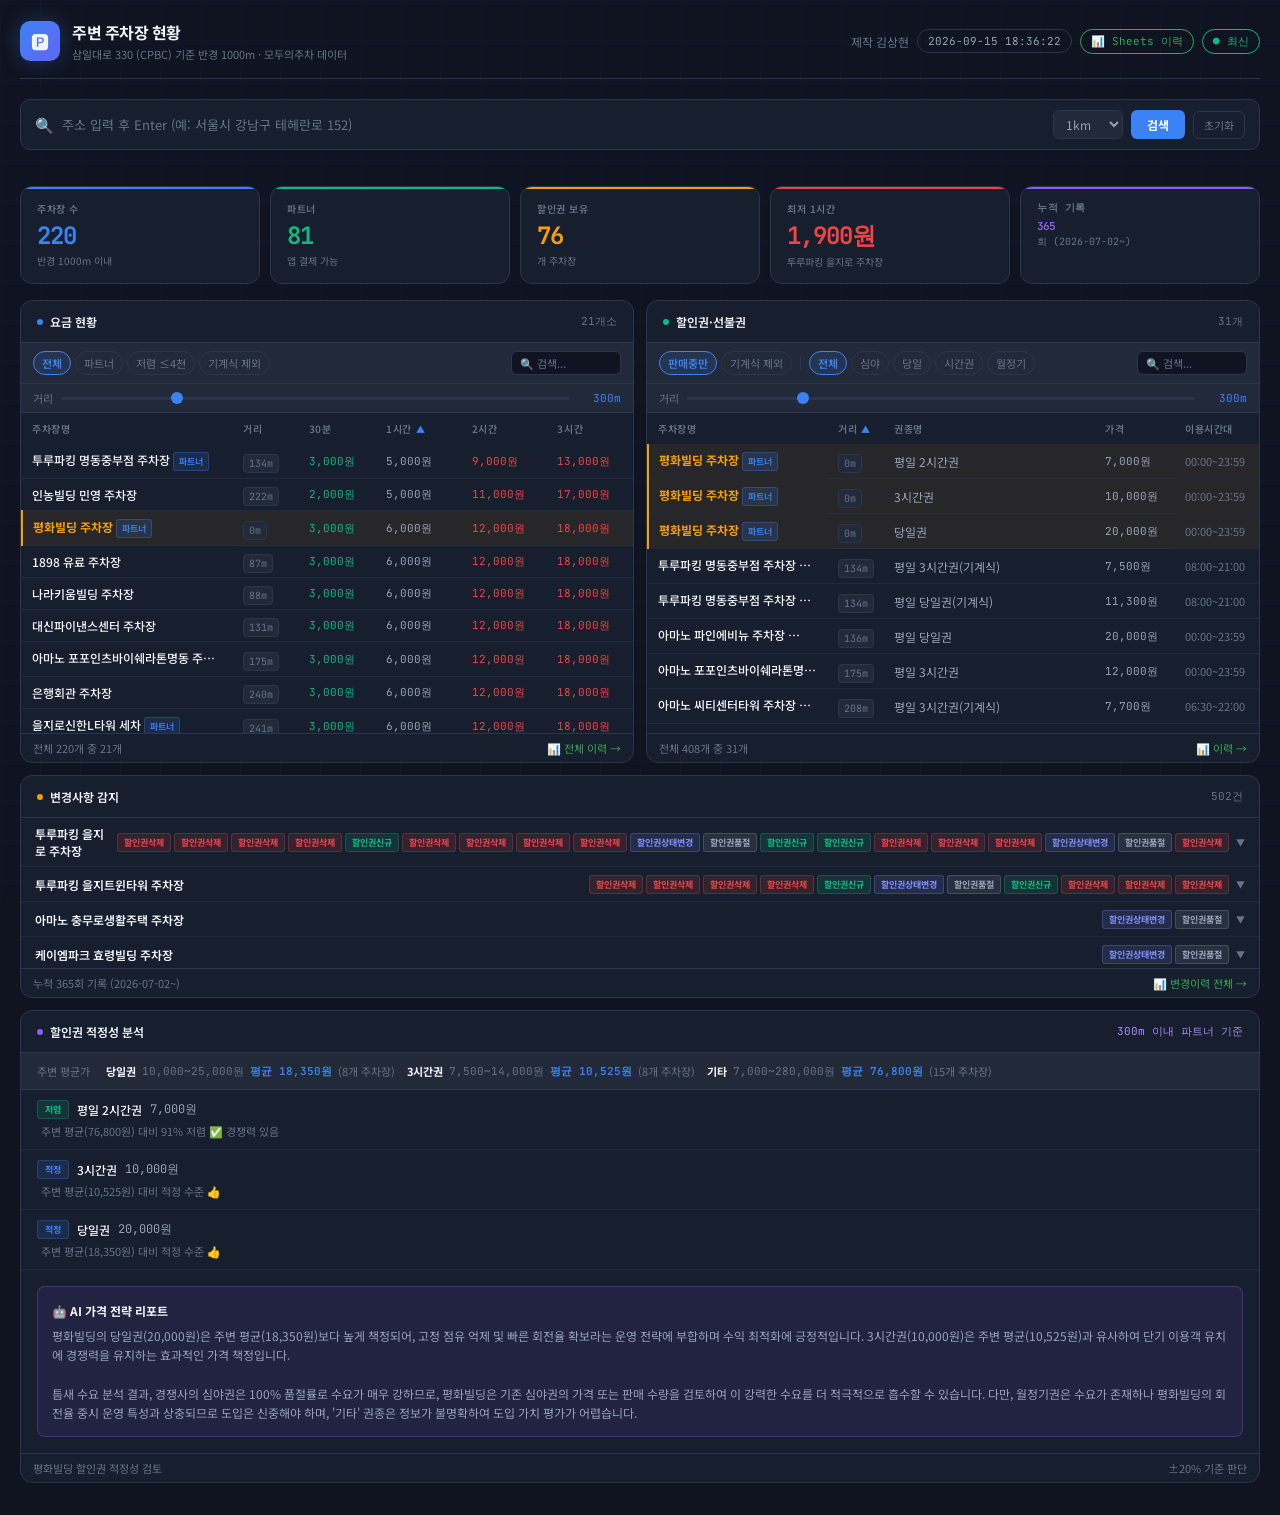
==== commit 189c74f4: "대시보드 업데이트 2026-09-15 18:36" ====
--- a/docs/index.html
+++ b/docs/index.html
@@ -126,7 +126,7 @@
     </div>
     <div class="hdr-r">
       <span style="font-size:12px;color:var(--t3);">제작 김상현</span>
-      <span class="badge">2026-09-15 08:28:54</span>
+      <span class="badge">2026-09-15 18:36:22</span>
       <a href="https://docs.google.com/spreadsheets/d/1E0llbaOGSsHWO1DPVRy14uUTSvPOhqJyk6OcyVvzG7w" target="_blank" class="badge sheets">📊 Sheets 이력</a>
       <span class="badge ok">최신</span>
     </div>
@@ -215,8 +215,8 @@
       <div class="sb"><span id="t-st"></span><a href="https://docs.google.com/spreadsheets/d/1E0llbaOGSsHWO1DPVRy14uUTSvPOhqJyk6OcyVvzG7w" target="_blank">📊 이력 →</a></div>
     </div>
     <div class="panel full">
-      <div class="ph"><div class="pt"><span class="dot y"></span>변경사항 감지</div><span class="pc">28건</span></div>
-      <div class="change-wrap"><div class="cg"><div class="cg-hdr" onclick="tCG(this)"><span class="cg-name">투루파킹 을지로 주차장</span><span class="cg-badges"><span class="change-badge" style="background:#818CF822;color:#818CF8;border-color:#818CF844">할인권상태변경</span><span class="change-badge" style="background:#94A3B822;color:#94A3B8;border-color:#94A3B844">할인권품절</span></span><span class="cg-arr">▼</span></div><div class="cg-body"><div class="change-row" style="padding-left:28px"><span class="change-badge" style="background:#818CF822;color:#818CF8;border-color:#818CF844">할인권상태변경</span><div class="change-desc">[평일 심야권] 판매시작</div></div><div class="change-row" style="padding-left:28px"><span class="change-badge" style="background:#94A3B822;color:#94A3B8;border-color:#94A3B844">할인권품절</span><div class="change-desc">[평일 심야권] 재입고</div></div></div></div><div class="cg"><div class="cg-hdr" onclick="tCG(this)"><span class="cg-name">케이엠파크 효령빌딩 주차장</span><span class="cg-badges"><span class="change-badge" style="background:#818CF822;color:#818CF8;border-color:#818CF844">할인권상태변경</span><span class="change-badge" style="background:#94A3B822;color:#94A3B8;border-color:#94A3B844">할인권품절</span></span><span class="cg-arr">▼</span></div><div class="cg-body"><div class="change-row" style="padding-left:28px"><span class="change-badge" style="background:#818CF822;color:#818CF8;border-color:#818CF844">할인권상태변경</span><div class="change-desc">[평일 야간권(플랩 전용)] 판매시작</div></div><div class="change-row" style="padding-left:28px"><span class="change-badge" style="background:#94A3B822;color:#94A3B8;border-color:#94A3B844">할인권품절</span><div class="change-desc">[평일 야간권(플랩 전용)] 재입고</div></div></div></div><div class="cg"><div class="cg-hdr" onclick="tCG(this)"><span class="cg-name">케이엠파크 주성빌딩 주차장</span><span class="cg-badges"><span class="change-badge" style="background:#818CF822;color:#818CF8;border-color:#818CF844">할인권상태변경</span><span class="change-badge" style="background:#94A3B822;color:#94A3B8;border-color:#94A3B844">할인권품절</span></span><span class="cg-arr">▼</span></div><div class="cg-body"><div class="change-row" style="padding-left:28px"><span class="change-badge" style="background:#818CF822;color:#818CF8;border-color:#818CF844">할인권상태변경</span><div class="change-desc">[평일 심야권] 판매시작</div></div><div class="change-row" style="padding-left:28px"><span class="change-badge" style="background:#94A3B822;color:#94A3B8;border-color:#94A3B844">할인권품절</span><div class="change-desc">[평일 심야권] 재입고</div></div></div></div><div class="cg"><div class="cg-hdr" onclick="tCG(this)"><span class="cg-name">평화빌딩 주차장</span><span class="cg-badges"><span class="change-badge" style="background:#818CF822;color:#818CF8;border-color:#818CF844">할인권상태변경</span><span class="change-badge" style="background:#94A3B822;color:#94A3B8;border-color:#94A3B844">할인권품절</span></span><span class="cg-arr">▼</span></div><div class="cg-body"><div class="change-row" style="padding-left:28px"><span class="change-badge" style="background:#818CF822;color:#818CF8;border-color:#818CF844">할인권상태변경</span><div class="change-desc">[심야권] 판매시작</div></div><div class="change-row" style="padding-left:28px"><span class="change-badge" style="background:#94A3B822;color:#94A3B8;border-color:#94A3B844">할인권품절</span><div class="change-desc">[심야권] 재입고</div></div></div></div><div class="cg"><div class="cg-hdr" onclick="tCG(this)"><span class="cg-name">명동 호텔스카이파크 주차장</span><span class="cg-badges"><span class="change-badge" style="background:#818CF822;color:#818CF8;border-color:#818CF844">할인권상태변경</span><span class="change-badge" style="background:#94A3B822;color:#94A3B8;border-color:#94A3B844">할인권품절</span><span class="change-badge" style="background:#818CF822;color:#818CF8;border-color:#818CF844">할인권상태변경</span><span class="change-badge" style="background:#94A3B822;color:#94A3B8;border-color:#94A3B844">할인권품절</span></span><span class="cg-arr">▼</span></div><div class="cg-body"><div class="change-row" style="padding-left:28px"><span class="change-badge" style="background:#818CF822;color:#818CF8;border-color:#818CF844">할인권상태변경</span><div class="change-desc">[5시간권(기계식-2호점_왼편출입)] 판매중단</div></div><div class="change-row" style="padding-left:28px"><span class="change-badge" style="background:#94A3B822;color:#94A3B8;border-color:#94A3B844">할인권품절</span><div class="change-desc">[5시간권(기계식-2호점_왼편출입)] 품절</div></div><div class="change-row" style="padding-left:28px"><span class="change-badge" style="background:#818CF822;color:#818CF8;border-color:#818CF844">할인권상태변경</span><div class="change-desc">[5시간권(자주식-센트럴점_오른편출입)] 판매중단</div></div><div class="change-row" style="padding-left:28px"><span class="change-badge" style="background:#94A3B822;color:#94A3B8;border-color:#94A3B844">할인권품절</span><div class="change-desc">[5시간권(자주식-센트럴점_오른편출입)] 품절</div></div></div></div><div class="cg"><div class="cg-hdr" onclick="tCG(this)"><span class="cg-name">투루파킹 을지로3가점 주차장</span><span class="cg-badges"><span class="change-badge" style="background:#818CF822;color:#818CF8;border-color:#818CF844">할인권상태변경</span><span class="change-badge" style="background:#94A3B822;color:#94A3B8;border-color:#94A3B844">할인권품절</span></span><span class="cg-arr">▼</span></div><div class="cg-body"><div class="change-row" style="padding-left:28px"><span class="change-badge" style="background:#818CF822;color:#818CF8;border-color:#818CF844">할인권상태변경</span><div class="change-desc">[평일 심야권] 판매시작</div></div><div class="change-row" style="padding-left:28px"><span class="change-badge" style="background:#94A3B822;color:#94A3B8;border-color:#94A3B844">할인권품절</span><div class="change-desc">[평일 심야권] 재입고</div></div></div></div><div class="cg"><div class="cg-hdr" onclick="tCG(this)"><span class="cg-name">투루파킹 동국대학교충무로영상센터 주차장</span><span class="cg-badges"><span class="change-badge" style="background:#818CF822;color:#818CF8;border-color:#818CF844">할인권상태변경</span><span class="change-badge" style="background:#94A3B822;color:#94A3B8;border-color:#94A3B844">할인권품절</span></span><span class="cg-arr">▼</span></div><div class="cg-body"><div class="change-row" style="padding-left:28px"><span class="change-badge" style="background:#818CF822;color:#818CF8;border-color:#818CF844">할인권상태변경</span><div class="change-desc">[평일 심야권] 판매시작</div></div><div class="change-row" style="padding-left:28px"><span class="change-badge" style="background:#94A3B822;color:#94A3B8;border-color:#94A3B844">할인권품절</span><div class="change-desc">[평일 심야권] 재입고</div></div></div></div><div class="cg"><div class="cg-hdr" onclick="tCG(this)"><span class="cg-name">나이스파크 아이엠금융센터 주차장</span><span class="cg-badges"><span class="change-badge" style="background:#818CF822;color:#818CF8;border-color:#818CF844">할인권상태변경</span><span class="change-badge" style="background:#94A3B822;color:#94A3B8;border-color:#94A3B844">할인권품절</span></span><span class="cg-arr">▼</span></div><div class="cg-body"><div class="change-row" style="padding-left:28px"><span class="change-badge" style="background:#818CF822;color:#818CF8;border-color:#818CF844">할인권상태변경</span><div class="change-desc">[심야권] 판매시작</div></div><div class="change-row" style="padding-left:28px"><span class="change-badge" style="background:#94A3B822;color:#94A3B8;border-color:#94A3B844">할인권품절</span><div class="change-desc">[심야권] 재입고</div></div></div></div><div class="cg"><div class="cg-hdr" onclick="tCG(this)"><span class="cg-name">나이스파크 종로타워 주차장</span><span class="cg-badges"><span class="change-badge" style="background:#EF444422;color:#EF4444;border-color:#EF444444">할인권삭제</span><span class="change-badge" style="background:#10B98122;color:#10B981;border-color:#10B98144">할인권신규</span></span><span class="cg-arr">▼</span></div><div class="cg-body"><div class="change-row" style="padding-left:28px"><span class="change-badge" style="background:#EF444422;color:#EF4444;border-color:#EF444444">할인권삭제</span><div class="change-desc">[심야권(금~일)] 삭제됨</div></div><div class="change-row" style="padding-left:28px"><span class="change-badge" style="background:#10B98122;color:#10B981;border-color:#10B98144">할인권신규</span><div class="change-desc">[심야권] 신규 (9,000원)</div></div></div></div><div class="cg"><div class="cg-hdr" onclick="tCG(this)"><span class="cg-name">투루파킹 청계크리스탈스퀘어 주차장</span><span class="cg-badges"><span class="change-badge" style="background:#818CF822;color:#818CF8;border-color:#818CF844">할인권상태변경</span><span class="change-badge" style="background:#94A3B822;color:#94A3B8;border-color:#94A3B844">할인권품절</span></span><span class="cg-arr">▼</span></div><div class="cg-body"><div class="change-row" style="padding-left:28px"><span class="change-badge" style="background:#818CF822;color:#818CF8;border-color:#818CF844">할인권상태변경</span><div class="change-desc">[평일 심야권] 판매중단</div></div><div class="change-row" style="padding-left:28px"><span class="change-badge" style="background:#94A3B822;color:#94A3B8;border-color:#94A3B844">할인권품절</span><div class="change-desc">[평일 심야권] 품절</div></div></div></div><div class="cg"><div class="cg-hdr" onclick="tCG(this)"><span class="cg-name">투루파킹 충무로흥국빌딩 주차장</span><span class="cg-badges"><span class="change-badge" style="background:#818CF822;color:#818CF8;border-color:#818CF844">할인권상태변경</span><span class="change-badge" style="background:#94A3B822;color:#94A3B8;border-color:#94A3B844">할인권품절</span></span><span class="cg-arr">▼</span></div><div class="cg-body"><div class="change-row" style="padding-left:28px"><span class="change-badge" style="background:#818CF822;color:#818CF8;border-color:#818CF844">할인권상태변경</span><div class="change-desc">[평일 당일권(화)] 판매중단</div></div><div class="change-row" style="padding-left:28px"><span class="change-badge" style="background:#94A3B822;color:#94A3B8;border-color:#94A3B844">할인권품절</span><div class="change-desc">[평일 당일권(화)] 품절</div></div></div></div><div class="cg"><div class="cg-hdr" onclick="tCG(this)"><span class="cg-name">투루파킹 나인트리명동2 주차장</span><span class="cg-badges"><span class="change-badge" style="background:#818CF822;color:#818CF8;border-color:#818CF844">할인권상태변경</span><span class="change-badge" style="background:#94A3B822;color:#94A3B8;border-color:#94A3B844">할인권품절</span></span><span class="cg-arr">▼</span></div><div class="cg-body"><div class="change-row" style="padding-left:28px"><span class="change-badge" style="background:#818CF822;color:#818CF8;border-color:#818CF844">할인권상태변경</span><div class="change-desc">[평일 심야권] 판매시작</div></div><div class="change-row" style="padding-left:28px"><span class="change-badge" style="background:#94A3B822;color:#94A3B8;border-color:#94A3B844">할인권품절</span><div class="change-desc">[평일 심야권] 재입고</div></div></div></div><div class="cg"><div class="cg-hdr" onclick="tCG(this)"><span class="cg-name">투루파킹 SC제일은행본점 주차장</span><span class="cg-badges"><span class="change-badge" style="background:#818CF822;color:#818CF8;border-color:#818CF844">할인권상태변경</span><span class="change-badge" style="background:#94A3B822;color:#94A3B8;border-color:#94A3B844">할인권품절</span></span><span class="cg-arr">▼</span></div><div class="cg-body"><div class="change-row" style="padding-left:28px"><span class="change-badge" style="background:#818CF822;color:#818CF8;border-color:#818CF844">할인권상태변경</span><div class="change-desc">[심야권(일~목)] 판매시작</div></div><div class="change-row" style="padding-left:28px"><span class="change-badge" style="background:#94A3B822;color:#94A3B8;border-color:#94A3B844">할인권품절</span><div class="change-desc">[심야권(일~목)] 재입고</div></div></div></div></div>
+      <div class="ph"><div class="pt"><span class="dot y"></span>변경사항 감지</div><span class="pc">502건</span></div>
+      <div class="change-wrap"><div class="cg"><div class="cg-hdr" onclick="tCG(this)"><span class="cg-name">투루파킹 을지로 주차장</span><span class="cg-badges"><span class="change-badge" style="background:#EF444422;color:#EF4444;border-color:#EF444444">할인권삭제</span><span class="change-badge" style="background:#EF444422;color:#EF4444;border-color:#EF444444">할인권삭제</span><span class="change-badge" style="background:#EF444422;color:#EF4444;border-color:#EF444444">할인권삭제</span><span class="change-badge" style="background:#EF444422;color:#EF4444;border-color:#EF444444">할인권삭제</span><span class="change-badge" style="background:#10B98122;color:#10B981;border-color:#10B98144">할인권신규</span><span class="change-badge" style="background:#EF444422;color:#EF4444;border-color:#EF444444">할인권삭제</span><span class="change-badge" style="background:#EF444422;color:#EF4444;border-color:#EF444444">할인권삭제</span><span class="change-badge" style="background:#EF444422;color:#EF4444;border-color:#EF444444">할인권삭제</span><span class="change-badge" style="background:#EF444422;color:#EF4444;border-color:#EF444444">할인권삭제</span><span class="change-badge" style="background:#818CF822;color:#818CF8;border-color:#818CF844">할인권상태변경</span><span class="change-badge" style="background:#94A3B822;color:#94A3B8;border-color:#94A3B844">할인권품절</span><span class="change-badge" style="background:#10B98122;color:#10B981;border-color:#10B98144">할인권신규</span><span class="change-badge" style="background:#10B98122;color:#10B981;border-color:#10B98144">할인권신규</span><span class="change-badge" style="background:#EF444422;color:#EF4444;border-color:#EF444444">할인권삭제</span><span class="change-badge" style="background:#EF444422;color:#EF4444;border-color:#EF444444">할인권삭제</span><span class="change-badge" style="background:#EF444422;color:#EF4444;border-color:#EF444444">할인권삭제</span><span class="change-badge" style="background:#818CF822;color:#818CF8;border-color:#818CF844">할인권상태변경</span><span class="change-badge" style="background:#94A3B822;color:#94A3B8;border-color:#94A3B844">할인권품절</span><span class="change-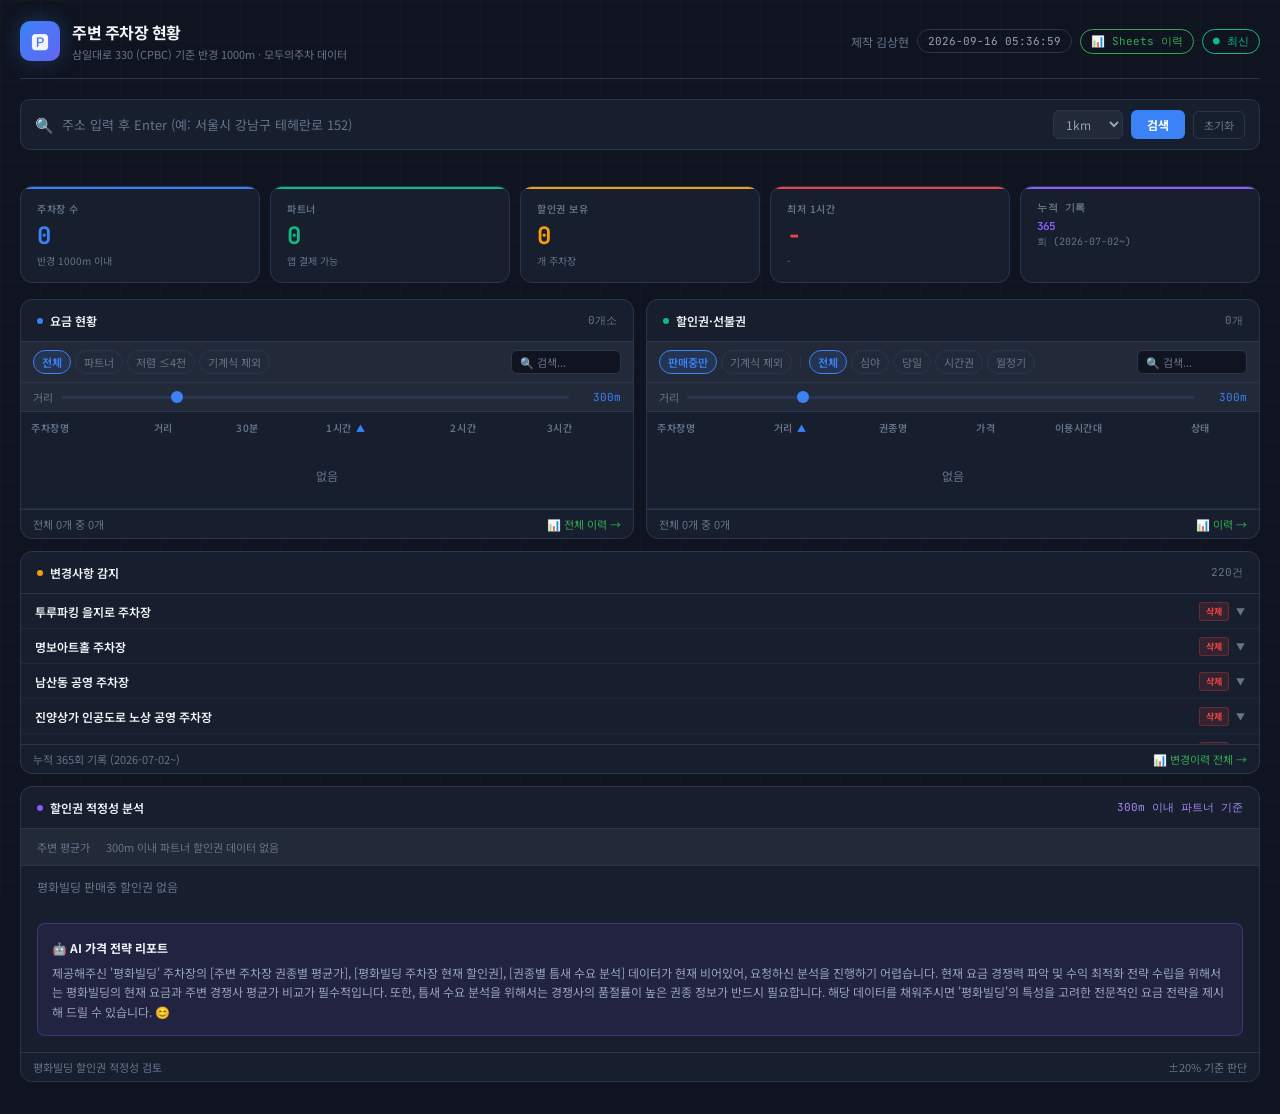
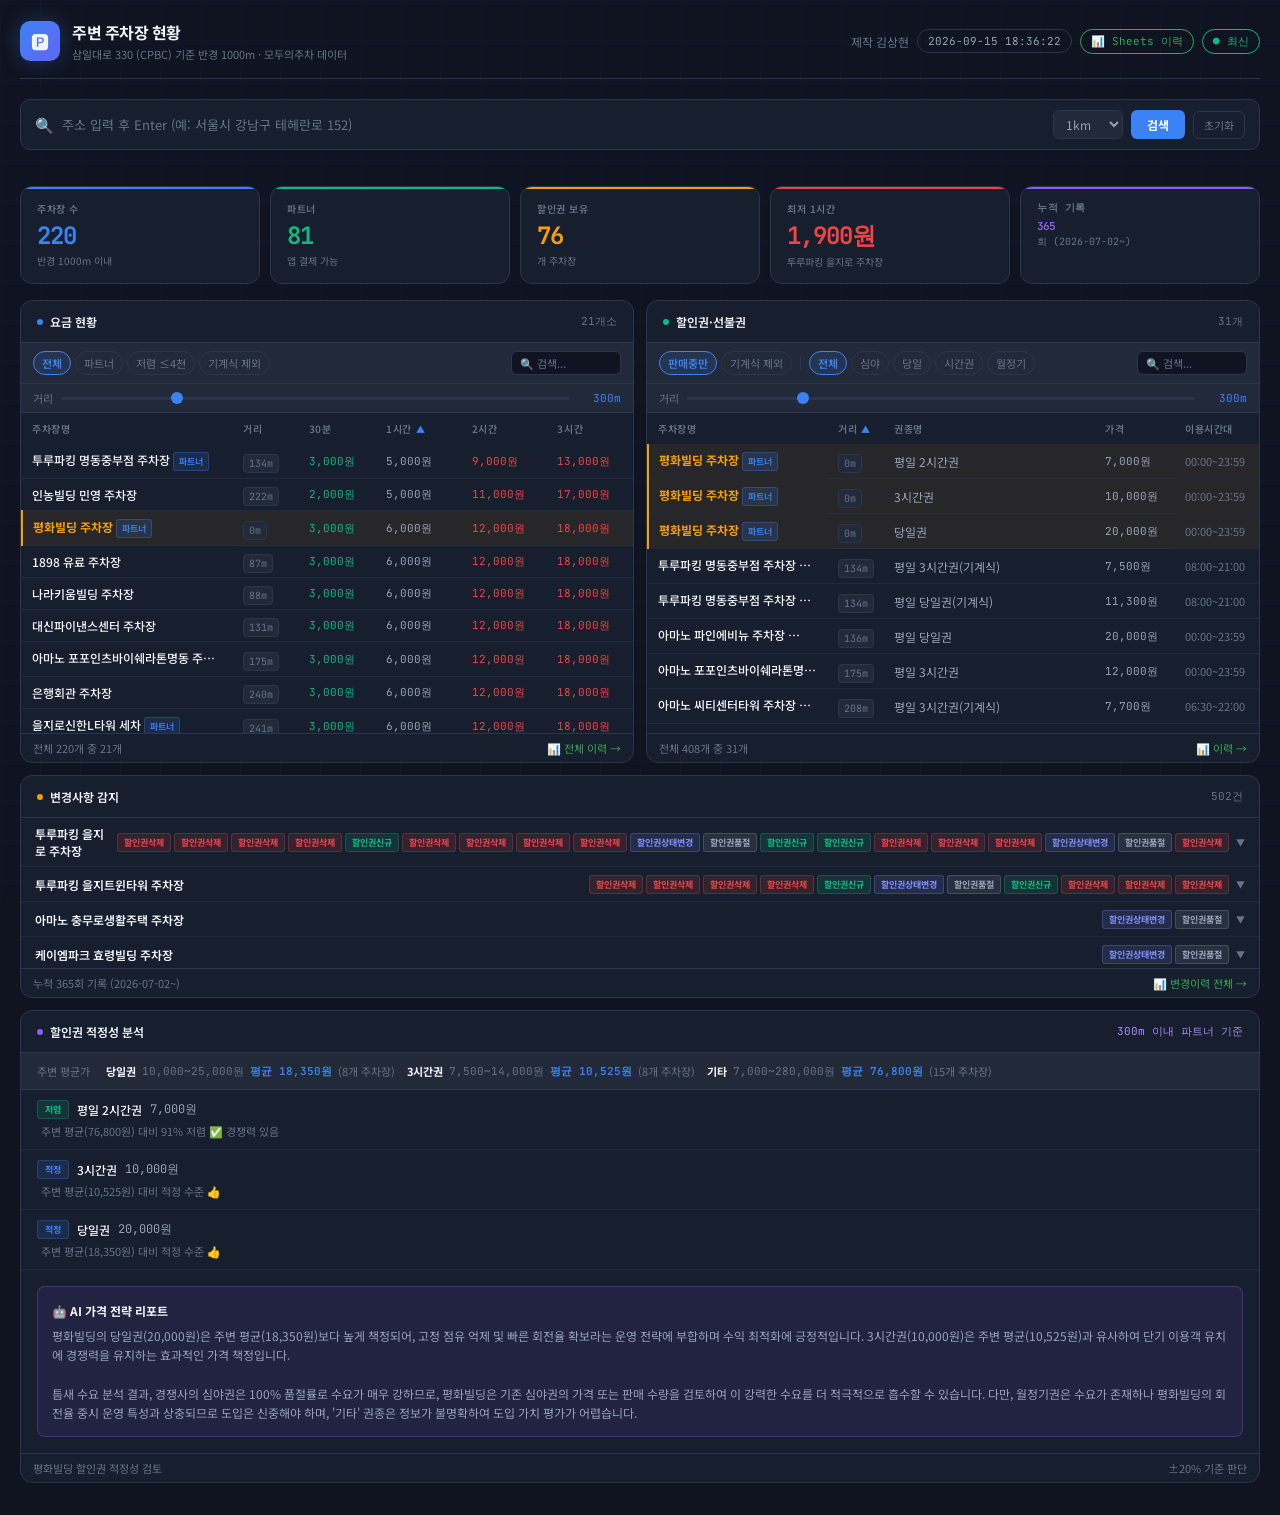
